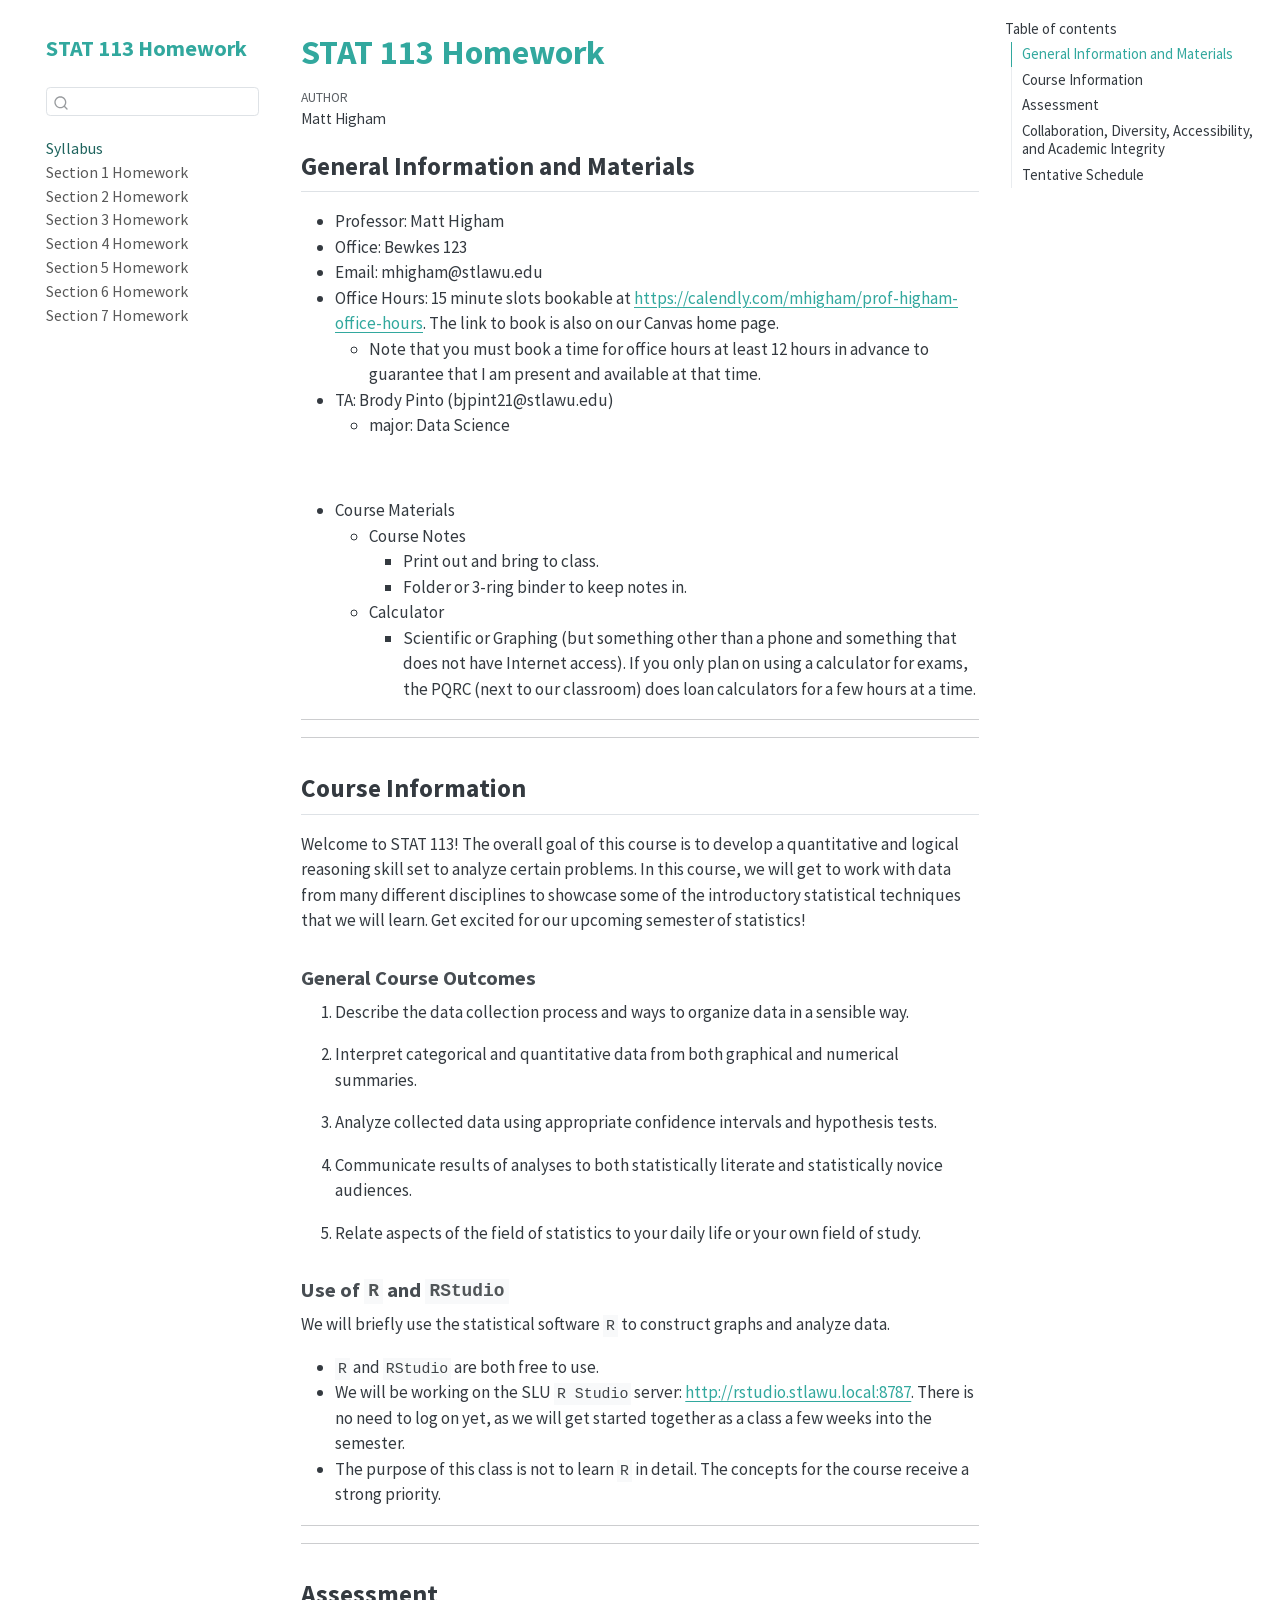
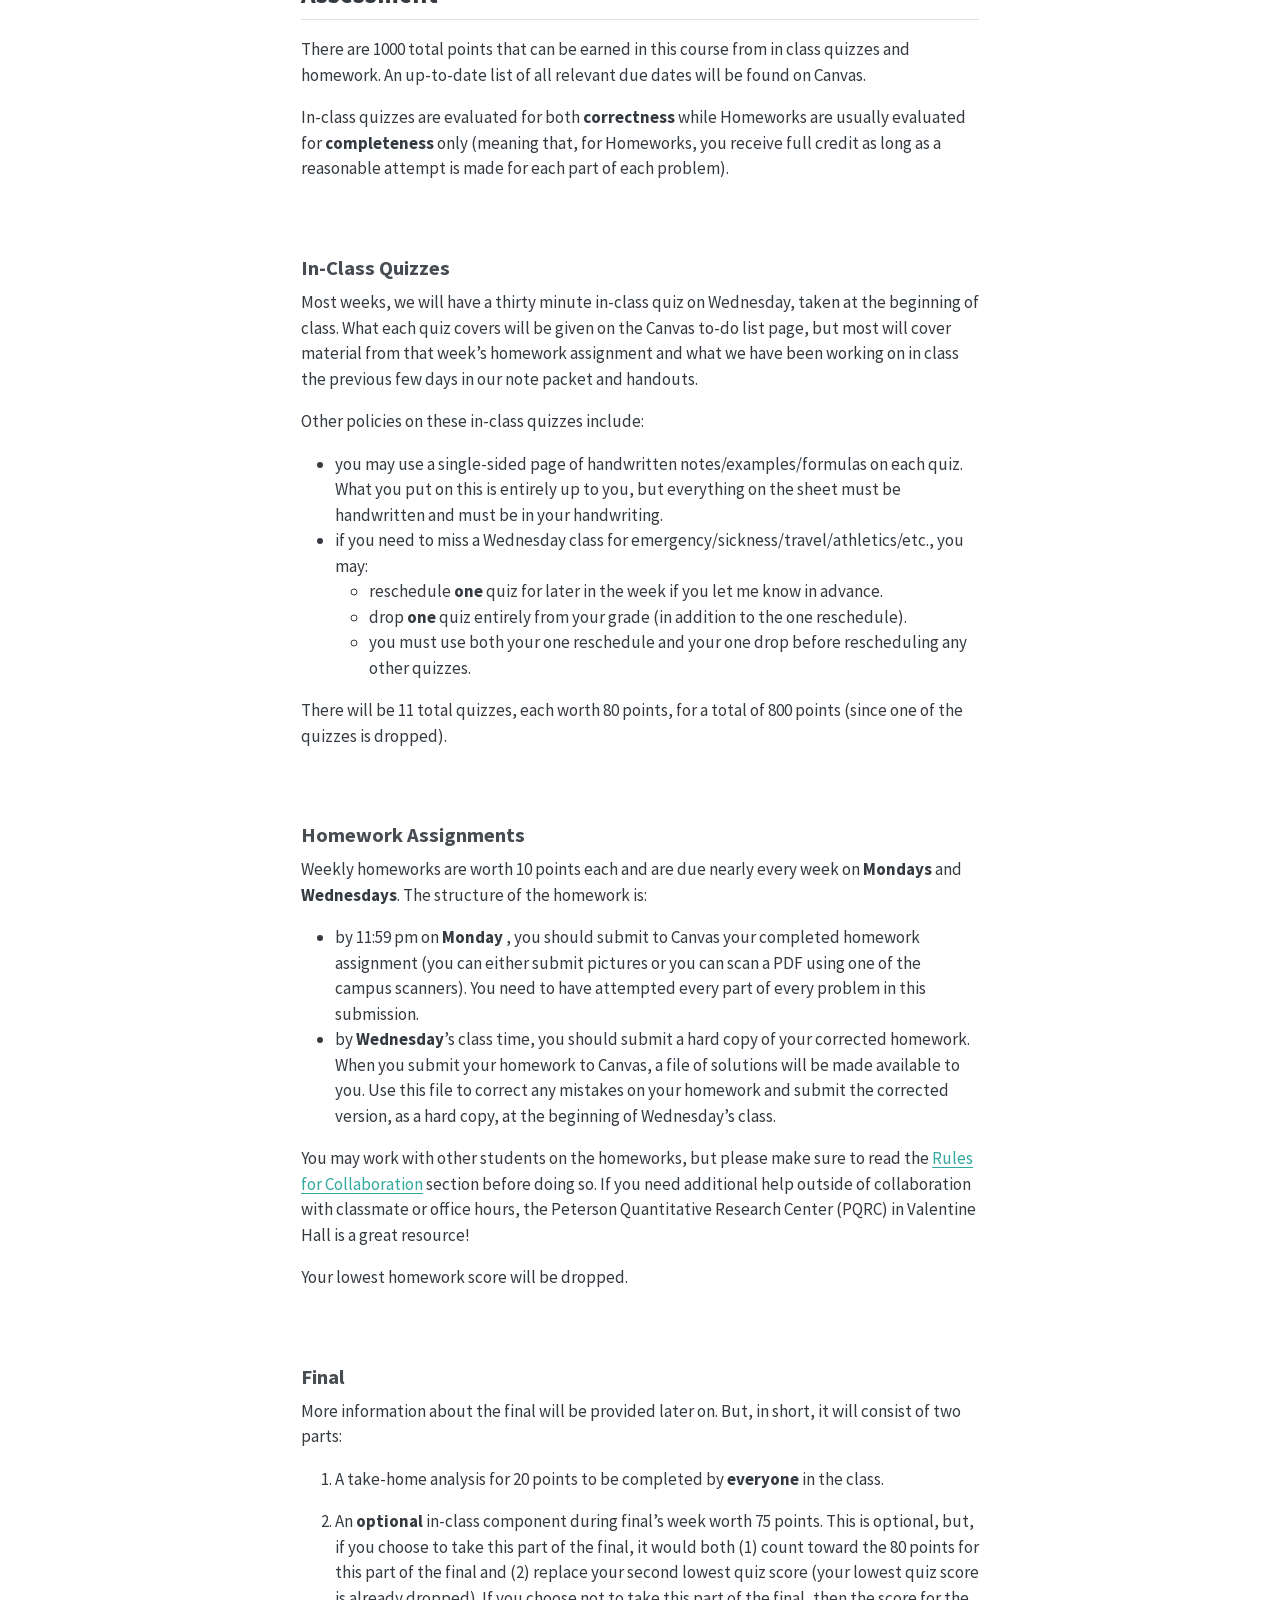
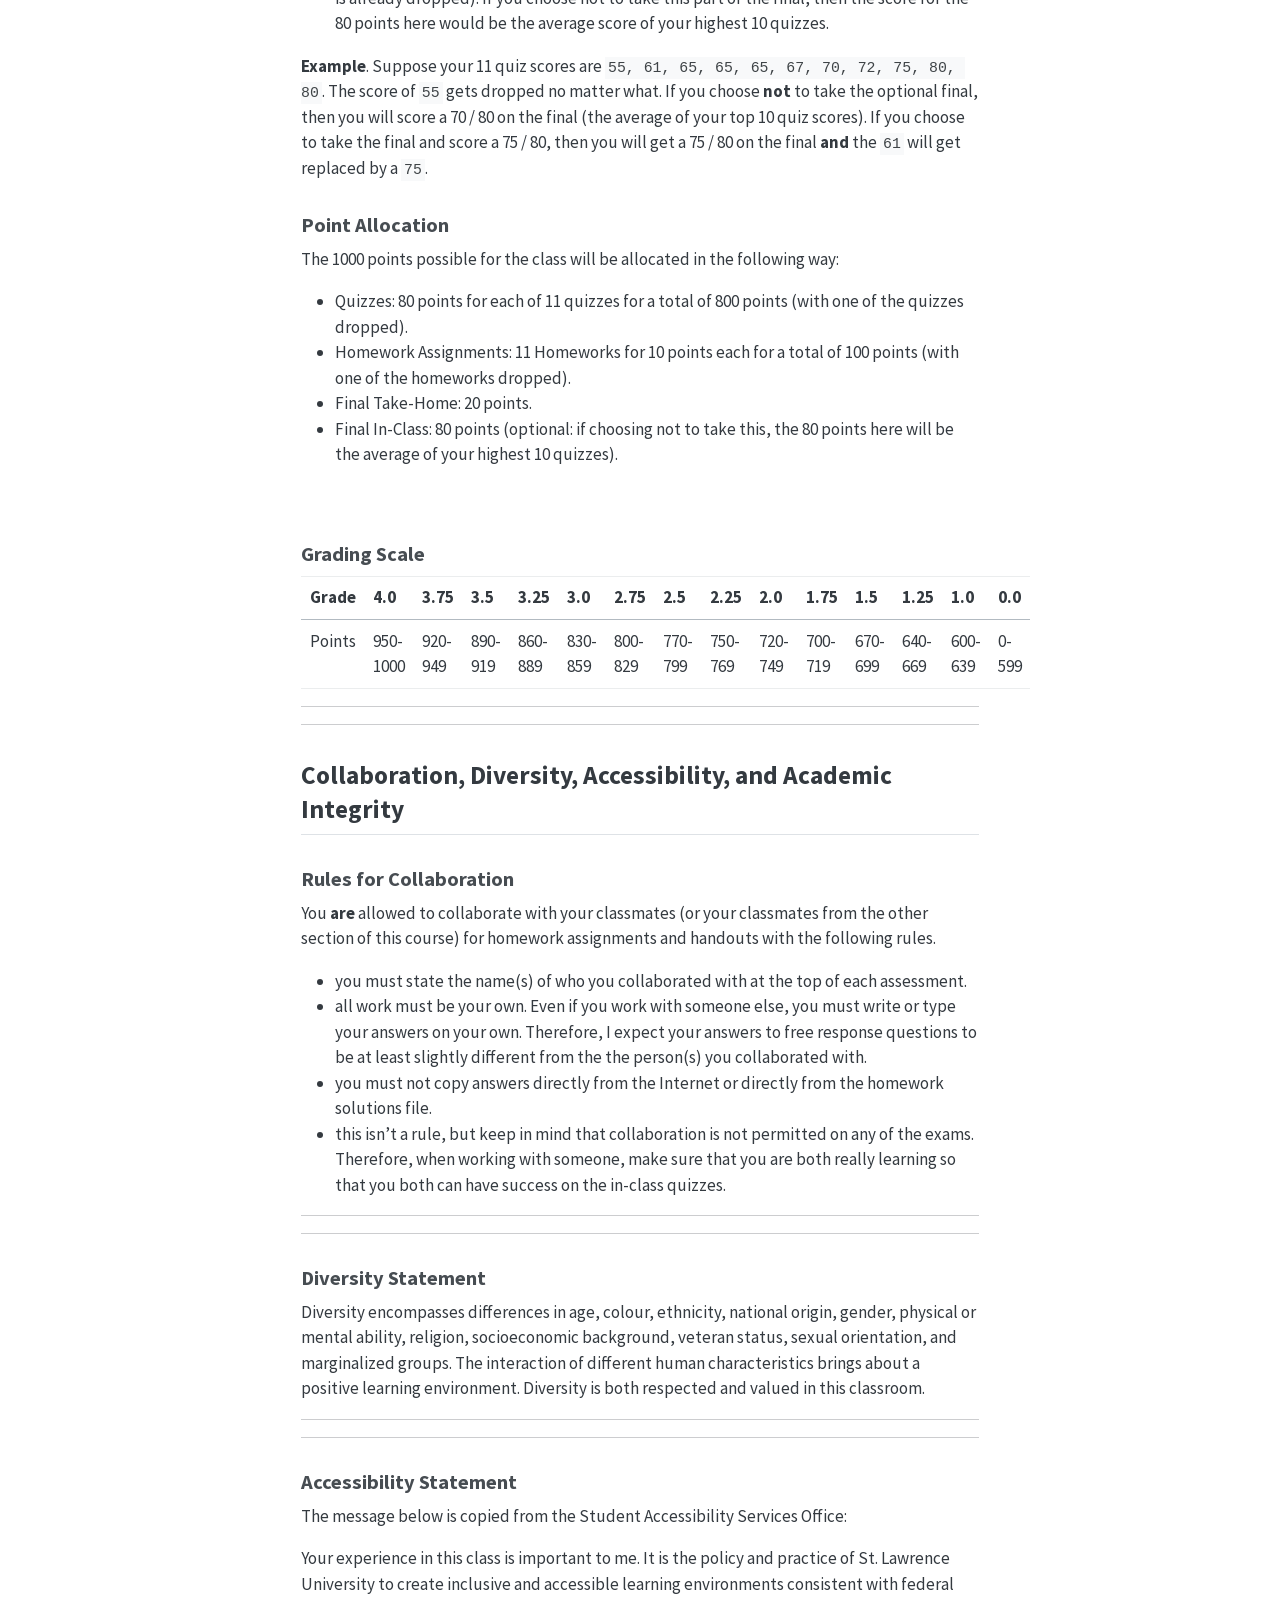
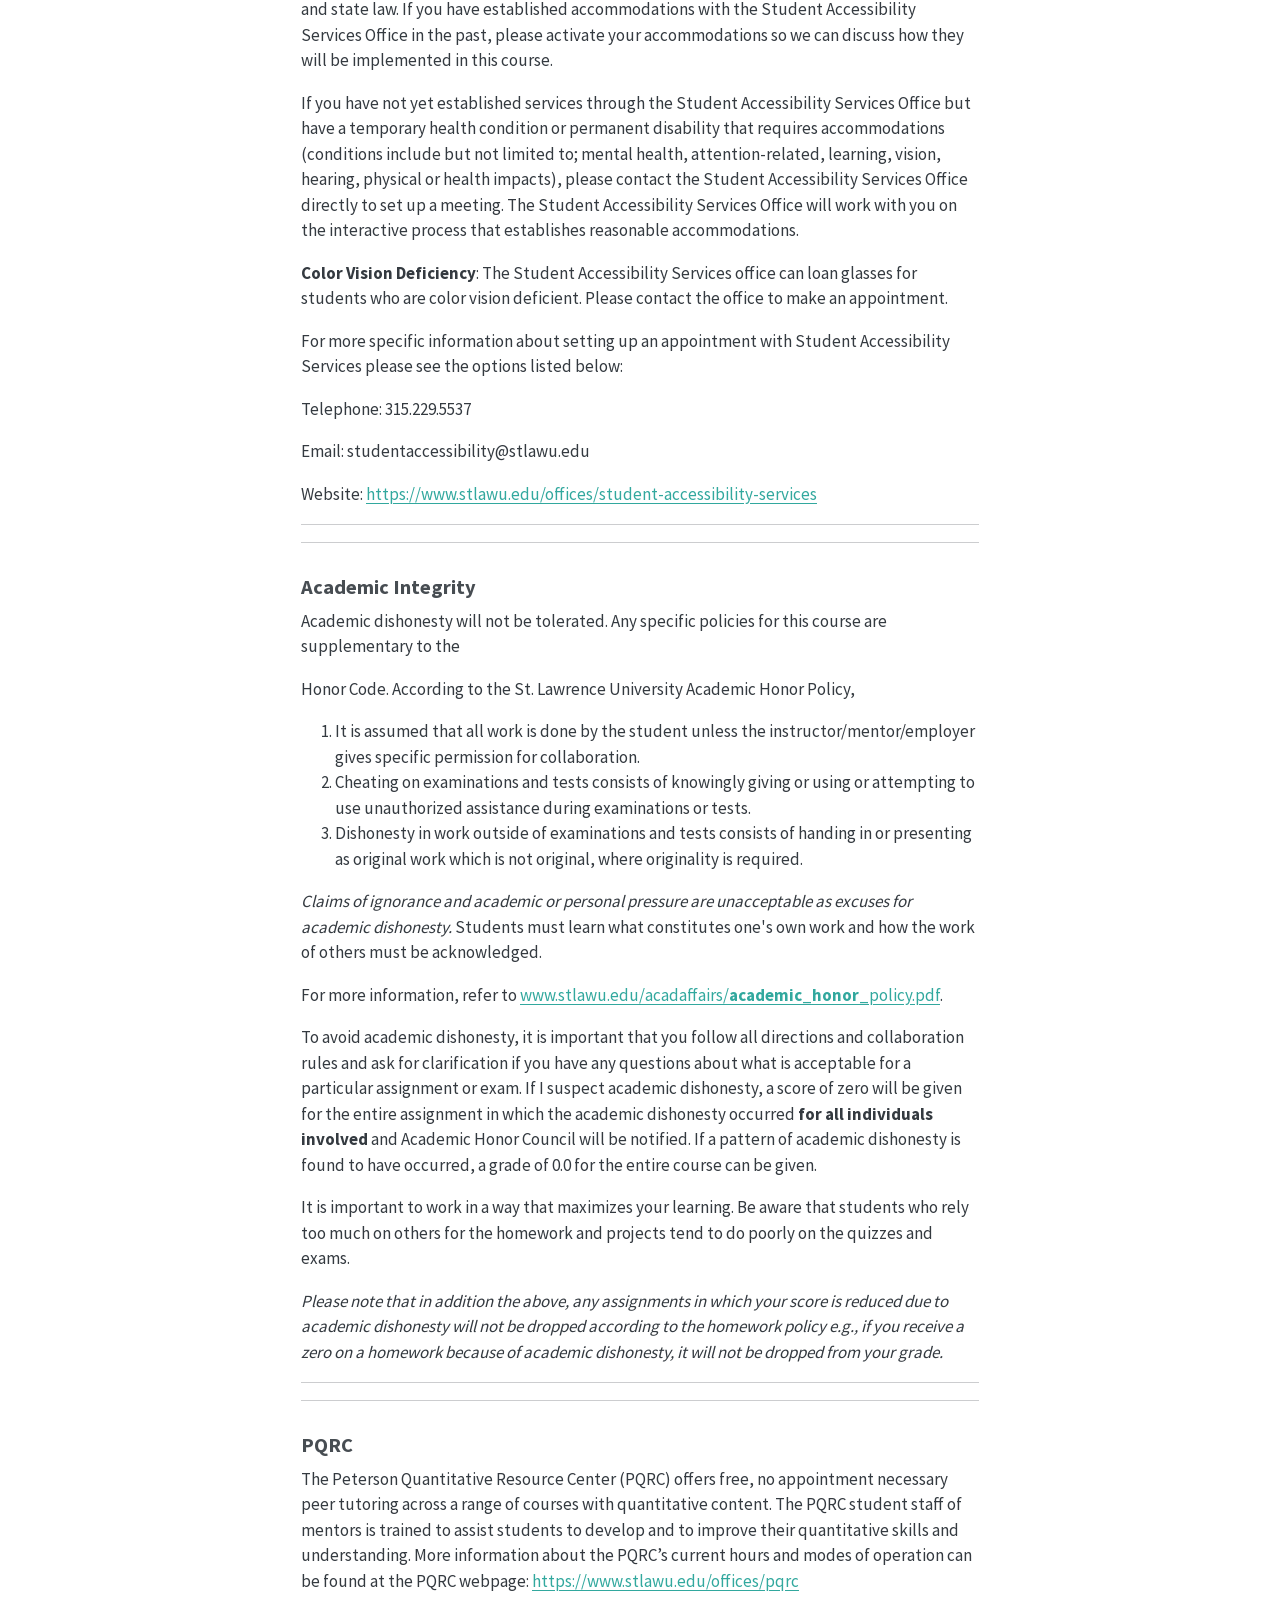
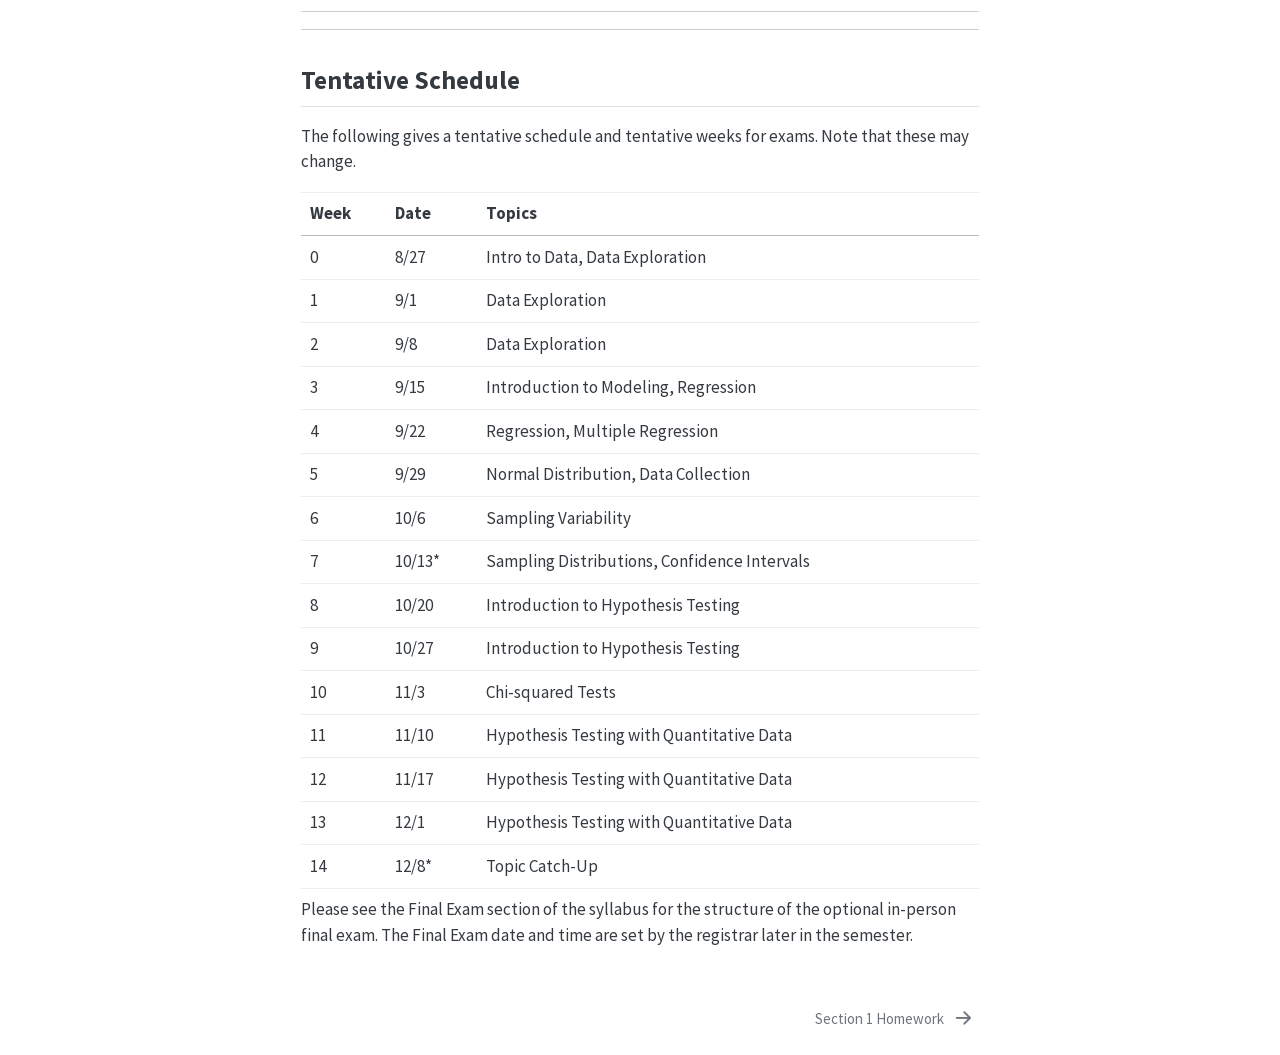
==== docs/index.html @ d7f73803 "initial commit." ====
<!DOCTYPE html>
<html xmlns="http://www.w3.org/1999/xhtml" lang="en" xml:lang="en"><head>

<meta charset="utf-8">
<meta name="generator" content="quarto-1.4.555">

<meta name="viewport" content="width=device-width, initial-scale=1.0, user-scalable=yes">

<meta name="author" content="Matt Higham">

<title>STAT 113 Homework</title>
<style>
code{white-space: pre-wrap;}
span.smallcaps{font-variant: small-caps;}
div.columns{display: flex; gap: min(4vw, 1.5em);}
div.column{flex: auto; overflow-x: auto;}
div.hanging-indent{margin-left: 1.5em; text-indent: -1.5em;}
ul.task-list{list-style: none;}
ul.task-list li input[type="checkbox"] {
width: 0.8em;
margin: 0 0.8em 0.2em -1em;  vertical-align: middle;
}
</style>


<script>const headroomChanged = new CustomEvent("quarto-hrChanged", {
  detail: {},
  bubbles: true,
  cancelable: false,
  composed: false,
});

window.document.addEventListener("DOMContentLoaded", function () {
  let init = false;

  // Manage the back to top button, if one is present.
  let lastScrollTop = window.pageYOffset || document.documentElement.scrollTop;
  const scrollDownBuffer = 5;
  const scrollUpBuffer = 35;
  const btn = document.getElementById("quarto-back-to-top");
  const hideBackToTop = () => {
    btn.style.display = "none";
  };
  const showBackToTop = () => {
    btn.style.display = "inline-block";
  };
  if (btn) {
    window.document.addEventListener(
      "scroll",
      function () {
        const currentScrollTop =
          window.pageYOffset || document.documentElement.scrollTop;

        // Shows and hides the button 'intelligently' as the user scrolls
        if (currentScrollTop - scrollDownBuffer > lastScrollTop) {
          hideBackToTop();
          lastScrollTop = currentScrollTop <= 0 ? 0 : currentScrollTop;
        } else if (currentScrollTop < lastScrollTop - scrollUpBuffer) {
          showBackToTop();
          lastScrollTop = currentScrollTop <= 0 ? 0 : currentScrollTop;
        }

        // Show the button at the bottom, hides it at the top
        if (currentScrollTop <= 0) {
          hideBackToTop();
        } else if (
          window.innerHeight + currentScrollTop >=
          document.body.offsetHeight
        ) {
          showBackToTop();
        }
      },
      false
    );
  }

  function throttle(func, wait) {
    var timeout;
    return function () {
      const context = this;
      const args = arguments;
      const later = function () {
        clearTimeout(timeout);
        timeout = null;
        func.apply(context, args);
      };

      if (!timeout) {
        timeout = setTimeout(later, wait);
      }
    };
  }

  function headerOffset() {
    // Set an offset if there is are fixed top navbar
    const headerEl = window.document.querySelector("header.fixed-top");
    if (headerEl) {
      return headerEl.clientHeight;
    } else {
      return 0;
    }
  }

  function footerOffset() {
    const footerEl = window.document.querySelector("footer.footer");
    if (footerEl) {
      return footerEl.clientHeight;
    } else {
      return 0;
    }
  }

  function dashboardOffset() {
    const dashboardNavEl = window.document.getElementById(
      "quarto-dashboard-header"
    );
    if (dashboardNavEl !== null) {
      return dashboardNavEl.clientHeight;
    } else {
      return 0;
    }
  }

  function updateDocumentOffsetWithoutAnimation() {
    updateDocumentOffset(false);
  }

  function updateDocumentOffset(animated) {
    // set body offset
    const topOffset = headerOffset();
    const bodyOffset = topOffset + footerOffset() + dashboardOffset();
    const bodyEl = window.document.body;
    bodyEl.setAttribute("data-bs-offset", topOffset);
    bodyEl.style.paddingTop = topOffset + "px";

    // deal with sidebar offsets
    const sidebars = window.document.querySelectorAll(
      ".sidebar, .headroom-target"
    );
    sidebars.forEach((sidebar) => {
      if (!animated) {
        sidebar.classList.add("notransition");
        // Remove the no transition class after the animation has time to complete
        setTimeout(function () {
          sidebar.classList.remove("notransition");
        }, 201);
      }

      if (window.Headroom && sidebar.classList.contains("sidebar-unpinned")) {
        sidebar.style.top = "0";
        sidebar.style.maxHeight = "100vh";
      } else {
        sidebar.style.top = topOffset + "px";
        sidebar.style.maxHeight = "calc(100vh - " + topOffset + "px)";
      }
    });

    // allow space for footer
    const mainContainer = window.document.querySelector(".quarto-container");
    if (mainContainer) {
      mainContainer.style.minHeight = "calc(100vh - " + bodyOffset + "px)";
    }

    // link offset
    let linkStyle = window.document.querySelector("#quarto-target-style");
    if (!linkStyle) {
      linkStyle = window.document.createElement("style");
      linkStyle.setAttribute("id", "quarto-target-style");
      window.document.head.appendChild(linkStyle);
    }
    while (linkStyle.firstChild) {
      linkStyle.removeChild(linkStyle.firstChild);
    }
    if (topOffset > 0) {
      linkStyle.appendChild(
        window.document.createTextNode(`
      section:target::before {
        content: "";
        display: block;
        height: ${topOffset}px;
        margin: -${topOffset}px 0 0;
      }`)
      );
    }
    if (init) {
      window.dispatchEvent(headroomChanged);
    }
    init = true;
  }

  // initialize headroom
  var header = window.document.querySelector("#quarto-header");
  if (header && window.Headroom) {
    const headroom = new window.Headroom(header, {
      tolerance: 5,
      onPin: function () {
        const sidebars = window.document.querySelectorAll(
          ".sidebar, .headroom-target"
        );
        sidebars.forEach((sidebar) => {
          sidebar.classList.remove("sidebar-unpinned");
        });
        updateDocumentOffset();
      },
      onUnpin: function () {
        const sidebars = window.document.querySelectorAll(
          ".sidebar, .headroom-target"
        );
        sidebars.forEach((sidebar) => {
          sidebar.classList.add("sidebar-unpinned");
        });
        updateDocumentOffset();
      },
    });
    headroom.init();

    let frozen = false;
    window.quartoToggleHeadroom = function () {
      if (frozen) {
        headroom.unfreeze();
        frozen = false;
      } else {
        headroom.freeze();
        frozen = true;
      }
    };
  }

  window.addEventListener(
    "hashchange",
    function (e) {
      if (
        getComputedStyle(document.documentElement).scrollBehavior !== "smooth"
      ) {
        window.scrollTo(0, window.pageYOffset - headerOffset());
      }
    },
    false
  );

  // Observe size changed for the header
  const headerEl = window.document.querySelector("header.fixed-top");
  if (headerEl && window.ResizeObserver) {
    const observer = new window.ResizeObserver(() => {
      setTimeout(updateDocumentOffsetWithoutAnimation, 0);
    });
    observer.observe(headerEl, {
      attributes: true,
      childList: true,
      characterData: true,
    });
  } else {
    window.addEventListener(
      "resize",
      throttle(updateDocumentOffsetWithoutAnimation, 50)
    );
  }
  setTimeout(updateDocumentOffsetWithoutAnimation, 250);

  // fixup index.html links if we aren't on the filesystem
  if (window.location.protocol !== "file:") {
    const links = window.document.querySelectorAll("a");
    for (let i = 0; i < links.length; i++) {
      if (links[i].href) {
        links[i].dataset.originalHref = links[i].href;
        links[i].href = links[i].href.replace(/\/index\.html/, "/");
      }
    }

    // Fixup any sharing links that require urls
    // Append url to any sharing urls
    const sharingLinks = window.document.querySelectorAll(
      "a.sidebar-tools-main-item, a.quarto-navigation-tool, a.quarto-navbar-tools, a.quarto-navbar-tools-item"
    );
    for (let i = 0; i < sharingLinks.length; i++) {
      const sharingLink = sharingLinks[i];
      const href = sharingLink.getAttribute("href");
      if (href) {
        sharingLink.setAttribute(
          "href",
          href.replace("|url|", window.location.href)
        );
      }
    }

    // Scroll the active navigation item into view, if necessary
    const navSidebar = window.document.querySelector("nav#quarto-sidebar");
    if (navSidebar) {
      // Find the active item
      const activeItem = navSidebar.querySelector("li.sidebar-item a.active");
      if (activeItem) {
        // Wait for the scroll height and height to resolve by observing size changes on the
        // nav element that is scrollable
        const resizeObserver = new ResizeObserver((_entries) => {
          // The bottom of the element
          const elBottom = activeItem.offsetTop;
          const viewBottom = navSidebar.scrollTop + navSidebar.clientHeight;

          // The element height and scroll height are the same, then we are still loading
          if (viewBottom !== navSidebar.scrollHeight) {
            // Determine if the item isn't visible and scroll to it
            if (elBottom >= viewBottom) {
              navSidebar.scrollTop = elBottom;
            }

            // stop observing now since we've completed the scroll
            resizeObserver.unobserve(navSidebar);
          }
        });
        resizeObserver.observe(navSidebar);
      }
    }
  }
});
</script>
<script>/*!
 * headroom.js v0.12.0 - Give your page some headroom. Hide your header until you need it
 * Copyright (c) 2020 Nick Williams - http://wicky.nillia.ms/headroom.js
 * License: MIT
 */

!function(t,n){"object"==typeof exports&&"undefined"!=typeof module?module.exports=n():"function"==typeof define&&define.amd?define(n):(t=t||self).Headroom=n()}(this,function(){"use strict";function t(){return"undefined"!=typeof window}function d(t){return function(t){return t&&t.document&&function(t){return 9===t.nodeType}(t.document)}(t)?function(t){var n=t.document,o=n.body,s=n.documentElement;return{scrollHeight:function(){return Math.max(o.scrollHeight,s.scrollHeight,o.offsetHeight,s.offsetHeight,o.clientHeight,s.clientHeight)},height:function(){return t.innerHeight||s.clientHeight||o.clientHeight},scrollY:function(){return void 0!==t.pageYOffset?t.pageYOffset:(s||o.parentNode||o).scrollTop}}}(t):function(t){return{scrollHeight:function(){return Math.max(t.scrollHeight,t.offsetHeight,t.clientHeight)},height:function(){return Math.max(t.offsetHeight,t.clientHeight)},scrollY:function(){return t.scrollTop}}}(t)}function n(t,s,e){var n,o=function(){var n=!1;try{var t={get passive(){n=!0}};window.addEventListener("test",t,t),window.removeEventListener("test",t,t)}catch(t){n=!1}return n}(),i=!1,r=d(t),l=r.scrollY(),a={};function c(){var t=Math.round(r.scrollY()),n=r.height(),o=r.scrollHeight();a.scrollY=t,a.lastScrollY=l,a.direction=l<t?"down":"up",a.distance=Math.abs(t-l),a.isOutOfBounds=t<0||o<t+n,a.top=t<=s.offset[a.direction],a.bottom=o<=t+n,a.toleranceExceeded=a.distance>s.tolerance[a.direction],e(a),l=t,i=!1}function h(){i||(i=!0,n=requestAnimationFrame(c))}var u=!!o&&{passive:!0,capture:!1};return t.addEventListener("scroll",h,u),c(),{destroy:function(){cancelAnimationFrame(n),t.removeEventListener("scroll",h,u)}}}function o(t){return t===Object(t)?t:{down:t,up:t}}function s(t,n){n=n||{},Object.assign(this,s.options,n),this.classes=Object.assign({},s.options.classes,n.classes),this.elem=t,this.tolerance=o(this.tolerance),this.offset=o(this.offset),this.initialised=!1,this.frozen=!1}return s.prototype={constructor:s,init:function(){return s.cutsTheMustard&&!this.initialised&&(this.addClass("initial"),this.initialised=!0,setTimeout(function(t){t.scrollTracker=n(t.scroller,{offset:t.offset,tolerance:t.tolerance},t.update.bind(t))},100,this)),this},destroy:function(){this.initialised=!1,Object.keys(this.classes).forEach(this.removeClass,this),this.scrollTracker.destroy()},unpin:function(){!this.hasClass("pinned")&&this.hasClass("unpinned")||(this.addClass("unpinned"),this.removeClass("pinned"),this.onUnpin&&this.onUnpin.call(this))},pin:function(){this.hasClass("unpinned")&&(this.addClass("pinned"),this.removeClass("unpinned"),this.onPin&&this.onPin.call(this))},freeze:function(){this.frozen=!0,this.addClass("frozen")},unfreeze:function(){this.frozen=!1,this.removeClass("frozen")},top:function(){this.hasClass("top")||(this.addClass("top"),this.removeClass("notTop"),this.onTop&&this.onTop.call(this))},notTop:function(){this.hasClass("notTop")||(this.addClass("notTop"),this.removeClass("top"),this.onNotTop&&this.onNotTop.call(this))},bottom:function(){this.hasClass("bottom")||(this.addClass("bottom"),this.removeClass("notBottom"),this.onBottom&&this.onBottom.call(this))},notBottom:function(){this.hasClass("notBottom")||(this.addClass("notBottom"),this.removeClass("bottom"),this.onNotBottom&&this.onNotBottom.call(this))},shouldUnpin:function(t){return"down"===t.direction&&!t.top&&t.toleranceExceeded},shouldPin:function(t){return"up"===t.direction&&t.toleranceExceeded||t.top},addClass:function(t){this.elem.classList.add.apply(this.elem.classList,this.classes[t].split(" "))},removeClass:function(t){this.elem.classList.remove.apply(this.elem.classList,this.classes[t].split(" "))},hasClass:function(t){return this.classes[t].split(" ").every(function(t){return this.classList.contains(t)},this.elem)},update:function(t){t.isOutOfBounds||!0!==this.frozen&&(t.top?this.top():this.notTop(),t.bottom?this.bottom():this.notBottom(),this.shouldUnpin(t)?this.unpin():this.shouldPin(t)&&this.pin())}},s.options={tolerance:{up:0,down:0},offset:0,scroller:t()?window:null,classes:{frozen:"headroom--frozen",pinned:"headroom--pinned",unpinned:"headroom--unpinned",top:"headroom--top",notTop:"headroom--not-top",bottom:"headroom--bottom",notBottom:"headroom--not-bottom",initial:"headroom"}},s.cutsTheMustard=!!(t()&&function(){}.bind&&"classList"in document.documentElement&&Object.assign&&Object.keys&&requestAnimationFrame),s});
</script>
<script>/*!
 * clipboard.js v2.0.11
 * https://clipboardjs.com/
 *
 * Licensed MIT © Zeno Rocha
 */
!function(t,e){"object"==typeof exports&&"object"==typeof module?module.exports=e():"function"==typeof define&&define.amd?define([],e):"object"==typeof exports?exports.ClipboardJS=e():t.ClipboardJS=e()}(this,function(){return n={686:function(t,e,n){"use strict";n.d(e,{default:function(){return b}});var e=n(279),i=n.n(e),e=n(370),u=n.n(e),e=n(817),r=n.n(e);function c(t){try{return document.execCommand(t)}catch(t){return}}var a=function(t){t=r()(t);return c("cut"),t};function o(t,e){var n,o,t=(n=t,o="rtl"===document.documentElement.getAttribute("dir"),(t=document.createElement("textarea")).style.fontSize="12pt",t.style.border="0",t.style.padding="0",t.style.margin="0",t.style.position="absolute",t.style[o?"right":"left"]="-9999px",o=window.pageYOffset||document.documentElement.scrollTop,t.style.top="".concat(o,"px"),t.setAttribute("readonly",""),t.value=n,t);return e.container.appendChild(t),e=r()(t),c("copy"),t.remove(),e}var f=function(t){var e=1<arguments.length&&void 0!==arguments[1]?arguments[1]:{container:document.body},n="";return"string"==typeof t?n=o(t,e):t instanceof HTMLInputElement&&!["text","search","url","tel","password"].includes(null==t?void 0:t.type)?n=o(t.value,e):(n=r()(t),c("copy")),n};function l(t){return(l="function"==typeof Symbol&&"symbol"==typeof Symbol.iterator?function(t){return typeof t}:function(t){return t&&"function"==typeof Symbol&&t.constructor===Symbol&&t!==Symbol.prototype?"symbol":typeof t})(t)}var s=function(){var t=0<arguments.length&&void 0!==arguments[0]?arguments[0]:{},e=t.action,n=void 0===e?"copy":e,o=t.container,e=t.target,t=t.text;if("copy"!==n&&"cut"!==n)throw new Error('Invalid "action" value, use either "copy" or "cut"');if(void 0!==e){if(!e||"object"!==l(e)||1!==e.nodeType)throw new Error('Invalid "target" value, use a valid Element');if("copy"===n&&e.hasAttribute("disabled"))throw new Error('Invalid "target" attribute. Please use "readonly" instead of "disabled" attribute');if("cut"===n&&(e.hasAttribute("readonly")||e.hasAttribute("disabled")))throw new Error('Invalid "target" attribute. You can\'t cut text from elements with "readonly" or "disabled" attributes')}return t?f(t,{container:o}):e?"cut"===n?a(e):f(e,{container:o}):void 0};function p(t){return(p="function"==typeof Symbol&&"symbol"==typeof Symbol.iterator?function(t){return typeof t}:function(t){return t&&"function"==typeof Symbol&&t.constructor===Symbol&&t!==Symbol.prototype?"symbol":typeof t})(t)}function d(t,e){for(var n=0;n<e.length;n++){var o=e[n];o.enumerable=o.enumerable||!1,o.configurable=!0,"value"in o&&(o.writable=!0),Object.defineProperty(t,o.key,o)}}function y(t,e){return(y=Object.setPrototypeOf||function(t,e){return t.__proto__=e,t})(t,e)}function h(n){var o=function(){if("undefined"==typeof Reflect||!Reflect.construct)return!1;if(Reflect.construct.sham)return!1;if("function"==typeof Proxy)return!0;try{return Date.prototype.toString.call(Reflect.construct(Date,[],function(){})),!0}catch(t){return!1}}();return function(){var t,e=v(n);return t=o?(t=v(this).constructor,Reflect.construct(e,arguments,t)):e.apply(this,arguments),e=this,!(t=t)||"object"!==p(t)&&"function"!=typeof t?function(t){if(void 0!==t)return t;throw new ReferenceError("this hasn't been initialised - super() hasn't been called")}(e):t}}function v(t){return(v=Object.setPrototypeOf?Object.getPrototypeOf:function(t){return t.__proto__||Object.getPrototypeOf(t)})(t)}function m(t,e){t="data-clipboard-".concat(t);if(e.hasAttribute(t))return e.getAttribute(t)}var b=function(){!function(t,e){if("function"!=typeof e&&null!==e)throw new TypeError("Super expression must either be null or a function");t.prototype=Object.create(e&&e.prototype,{constructor:{value:t,writable:!0,configurable:!0}}),e&&y(t,e)}(r,i());var t,e,n,o=h(r);function r(t,e){var n;return function(t){if(!(t instanceof r))throw new TypeError("Cannot call a class as a function")}(this),(n=o.call(this)).resolveOptions(e),n.listenClick(t),n}return t=r,n=[{key:"copy",value:function(t){var e=1<arguments.length&&void 0!==arguments[1]?arguments[1]:{container:document.body};return f(t,e)}},{key:"cut",value:function(t){return a(t)}},{key:"isSupported",value:function(){var t=0<arguments.length&&void 0!==arguments[0]?arguments[0]:["copy","cut"],t="string"==typeof t?[t]:t,e=!!document.queryCommandSupported;return t.forEach(function(t){e=e&&!!document.queryCommandSupported(t)}),e}}],(e=[{key:"resolveOptions",value:function(){var t=0<arguments.length&&void 0!==arguments[0]?arguments[0]:{};this.action="function"==typeof t.action?t.action:this.defaultAction,this.target="function"==typeof t.target?t.target:this.defaultTarget,this.text="function"==typeof t.text?t.text:this.defaultText,this.container="object"===p(t.container)?t.container:document.body}},{key:"listenClick",value:function(t){var e=this;this.listener=u()(t,"click",function(t){return e.onClick(t)})}},{key:"onClick",value:function(t){var e=t.delegateTarget||t.currentTarget,n=this.action(e)||"copy",t=s({action:n,container:this.container,target:this.target(e),text:this.text(e)});this.emit(t?"success":"error",{action:n,text:t,trigger:e,clearSelection:function(){e&&e.focus(),window.getSelection().removeAllRanges()}})}},{key:"defaultAction",value:function(t){return m("action",t)}},{key:"defaultTarget",value:function(t){t=m("target",t);if(t)return document.querySelector(t)}},{key:"defaultText",value:function(t){return m("text",t)}},{key:"destroy",value:function(){this.listener.destroy()}}])&&d(t.prototype,e),n&&d(t,n),r}()},828:function(t){var e;"undefined"==typeof Element||Element.prototype.matches||((e=Element.prototype).matches=e.matchesSelector||e.mozMatchesSelector||e.msMatchesSelector||e.oMatchesSelector||e.webkitMatchesSelector),t.exports=function(t,e){for(;t&&9!==t.nodeType;){if("function"==typeof t.matches&&t.matches(e))return t;t=t.parentNode}}},438:function(t,e,n){var u=n(828);function i(t,e,n,o,r){var i=function(e,n,t,o){return function(t){t.delegateTarget=u(t.target,n),t.delegateTarget&&o.call(e,t)}}.apply(this,arguments);return t.addEventListener(n,i,r),{destroy:function(){t.removeEventListener(n,i,r)}}}t.exports=function(t,e,n,o,r){return"function"==typeof t.addEventListener?i.apply(null,arguments):"function"==typeof n?i.bind(null,document).apply(null,arguments):("string"==typeof t&&(t=document.querySelectorAll(t)),Array.prototype.map.call(t,function(t){return i(t,e,n,o,r)}))}},879:function(t,n){n.node=function(t){return void 0!==t&&t instanceof HTMLElement&&1===t.nodeType},n.nodeList=function(t){var e=Object.prototype.toString.call(t);return void 0!==t&&("[object NodeList]"===e||"[object HTMLCollection]"===e)&&"length"in t&&(0===t.length||n.node(t[0]))},n.string=function(t){return"string"==typeof t||t instanceof String},n.fn=function(t){return"[object Function]"===Object.prototype.toString.call(t)}},370:function(t,e,n){var f=n(879),l=n(438);t.exports=function(t,e,n){if(!t&&!e&&!n)throw new Error("Missing required arguments");if(!f.string(e))throw new TypeError("Second argument must be a String");if(!f.fn(n))throw new TypeError("Third argument must be a Function");if(f.node(t))return c=e,a=n,(u=t).addEventListener(c,a),{destroy:function(){u.removeEventListener(c,a)}};if(f.nodeList(t))return o=t,r=e,i=n,Array.prototype.forEach.call(o,function(t){t.addEventListener(r,i)}),{destroy:function(){Array.prototype.forEach.call(o,function(t){t.removeEventListener(r,i)})}};if(f.string(t))return t=t,e=e,n=n,l(document.body,t,e,n);throw new TypeError("First argument must be a String, HTMLElement, HTMLCollection, or NodeList");var o,r,i,u,c,a}},817:function(t){t.exports=function(t){var e,n="SELECT"===t.nodeName?(t.focus(),t.value):"INPUT"===t.nodeName||"TEXTAREA"===t.nodeName?((e=t.hasAttribute("readonly"))||t.setAttribute("readonly",""),t.select(),t.setSelectionRange(0,t.value.length),e||t.removeAttribute("readonly"),t.value):(t.hasAttribute("contenteditable")&&t.focus(),n=window.getSelection(),(e=document.createRange()).selectNodeContents(t),n.removeAllRanges(),n.addRange(e),n.toString());return n}},279:function(t){function e(){}e.prototype={on:function(t,e,n){var o=this.e||(this.e={});return(o[t]||(o[t]=[])).push({fn:e,ctx:n}),this},once:function(t,e,n){var o=this;function r(){o.off(t,r),e.apply(n,arguments)}return r._=e,this.on(t,r,n)},emit:function(t){for(var e=[].slice.call(arguments,1),n=((this.e||(this.e={}))[t]||[]).slice(),o=0,r=n.length;o<r;o++)n[o].fn.apply(n[o].ctx,e);return this},off:function(t,e){var n=this.e||(this.e={}),o=n[t],r=[];if(o&&e)for(var i=0,u=o.length;i<u;i++)o[i].fn!==e&&o[i].fn._!==e&&r.push(o[i]);return r.length?n[t]=r:delete n[t],this}},t.exports=e,t.exports.TinyEmitter=e}},r={},o.n=function(t){var e=t&&t.__esModule?function(){return t.default}:function(){return t};return o.d(e,{a:e}),e},o.d=function(t,e){for(var n in e)o.o(e,n)&&!o.o(t,n)&&Object.defineProperty(t,n,{enumerable:!0,get:e[n]})},o.o=function(t,e){return Object.prototype.hasOwnProperty.call(t,e)},o(686).default;function o(t){if(r[t])return r[t].exports;var e=r[t]={exports:{}};return n[t](e,e.exports,o),e.exports}var n,r});</script>
<script>/*! @algolia/autocomplete-js 1.11.1 | MIT License | © Algolia, Inc. and contributors | https://github.com/algolia/autocomplete */
!function(e,t){"object"==typeof exports&&"undefined"!=typeof module?t(exports):"function"==typeof define&&define.amd?define(["exports"],t):t((e="undefined"!=typeof globalThis?globalThis:e||self)["@algolia/autocomplete-js"]={})}(this,(function(e){"use strict";function t(e,t){var n=Object.keys(e);if(Object.getOwnPropertySymbols){var r=Object.getOwnPropertySymbols(e);t&&(r=r.filter((function(t){return Object.getOwnPropertyDescriptor(e,t).enumerable}))),n.push.apply(n,r)}return n}function n(e){for(var n=1;n<arguments.length;n++){var r=null!=arguments[n]?arguments[n]:{};n%2?t(Object(r),!0).forEach((function(t){o(e,t,r[t])})):Object.getOwnPropertyDescriptors?Object.defineProperties(e,Object.getOwnPropertyDescriptors(r)):t(Object(r)).forEach((function(t){Object.defineProperty(e,t,Object.getOwnPropertyDescriptor(r,t))}))}return e}function r(e){return r="function"==typeof Symbol&&"symbol"==typeof Symbol.iterator?function(e){return typeof e}:function(e){return e&&"function"==typeof Symbol&&e.constructor===Symbol&&e!==Symbol.prototype?"symbol":typeof e},r(e)}function o(e,t,n){return(t=function(e){var t=function(e,t){if("object"!=typeof e||null===e)return e;var n=e[Symbol.toPrimitive];if(void 0!==n){var r=n.call(e,t||"default");if("object"!=typeof r)return r;throw new TypeError("@@toPrimitive must return a primitive value.")}return("string"===t?String:Number)(e)}(e,"string");return"symbol"==typeof t?t:String(t)}(t))in e?Object.defineProperty(e,t,{value:n,enumerable:!0,configurable:!0,writable:!0}):e[t]=n,e}function i(){return i=Object.assign?Object.assign.bind():function(e){for(var t=1;t<arguments.length;t++){var n=arguments[t];for(var r in n)Object.prototype.hasOwnProperty.call(n,r)&&(e[r]=n[r])}return e},i.apply(this,arguments)}function u(e,t){if(null==e)return{};var n,r,o=function(e,t){if(null==e)return{};var n,r,o={},i=Object.keys(e);for(r=0;r<i.length;r++)n=i[r],t.indexOf(n)>=0||(o[n]=e[n]);return o}(e,t);if(Object.getOwnPropertySymbols){var i=Object.getOwnPropertySymbols(e);for(r=0;r<i.length;r++)n=i[r],t.indexOf(n)>=0||Object.prototype.propertyIsEnumerable.call(e,n)&&(o[n]=e[n])}return o}function a(e,t){return function(e){if(Array.isArray(e))return e}(e)||function(e,t){var n=null==e?null:"undefined"!=typeof Symbol&&e[Symbol.iterator]||e["@@iterator"];if(null!=n){var r,o,i,u,a=[],l=!0,c=!1;try{if(i=(n=n.call(e)).next,0===t){if(Object(n)!==n)return;l=!1}else for(;!(l=(r=i.call(n)).done)&&(a.push(r.value),a.length!==t);l=!0);}catch(e){c=!0,o=e}finally{try{if(!l&&null!=n.return&&(u=n.return(),Object(u)!==u))return}finally{if(c)throw o}}return a}}(e,t)||c(e,t)||function(){throw new TypeError("Invalid attempt to destructure non-iterable instance.\nIn order to be iterable, non-array objects must have a [Symbol.iterator]() method.")}()}function l(e){return function(e){if(Array.isArray(e))return s(e)}(e)||function(e){if("undefined"!=typeof Symbol&&null!=e[Symbol.iterator]||null!=e["@@iterator"])return Array.from(e)}(e)||c(e)||function(){throw new TypeError("Invalid attempt to spread non-iterable instance.\nIn order to be iterable, non-array objects must have a [Symbol.iterator]() method.")}()}function c(e,t){if(e){if("string"==typeof e)return s(e,t);var n=Object.prototype.toString.call(e).slice(8,-1);return"Object"===n&&e.constructor&&(n=e.constructor.name),"Map"===n||"Set"===n?Array.from(e):"Arguments"===n||/^(?:Ui|I)nt(?:8|16|32)(?:Clamped)?Array$/.test(n)?s(e,t):void 0}}function s(e,t){(null==t||t>e.length)&&(t=e.length);for(var n=0,r=new Array(t);n<t;n++)r[n]=e[n];return r}function f(e){return{current:e}}function p(e,t){var n=void 0;return function(){for(var r=arguments.length,o=new Array(r),i=0;i<r;i++)o[i]=arguments[i];n&&clearTimeout(n),n=setTimeout((function(){return e.apply(void 0,o)}),t)}}function m(e){return e.reduce((function(e,t){return e.concat(t)}),[])}var v=0;function d(){return"autocomplete-".concat(v++)}function y(e,t){return t.reduce((function(e,t){return e&&e[t]}),e)}function b(e){return 0===e.collections.length?0:e.collections.reduce((function(e,t){return e+t.items.length}),0)}function g(e){return e!==Object(e)}function h(e,t){if(e===t)return!0;if(g(e)||g(t)||"function"==typeof e||"function"==typeof t)return e===t;if(Object.keys(e).length!==Object.keys(t).length)return!1;for(var n=0,r=Object.keys(e);n<r.length;n++){var o=r[n];if(!(o in t))return!1;if(!h(e[o],t[o]))return!1}return!0}var O=function(){};var _="1.11.1",S=[{segment:"autocomplete-core",version:_}];function j(e){var t=e.item,n=e.items,r=void 0===n?[]:n;return{index:t.__autocomplete_indexName,items:[t],positions:[1+r.findIndex((function(e){return e.objectID===t.objectID}))],queryID:t.__autocomplete_queryID,algoliaSource:["autocomplete"]}}function P(e,t){return function(e){if(Array.isArray(e))return e}(e)||function(e,t){var n=null==e?null:"undefined"!=typeof Symbol&&e[Symbol.iterator]||e["@@iterator"];if(null!=n){var r,o,i,u,a=[],l=!0,c=!1;try{if(i=(n=n.call(e)).next,0===t){if(Object(n)!==n)return;l=!1}else for(;!(l=(r=i.call(n)).done)&&(a.push(r.value),a.length!==t);l=!0);}catch(e){c=!0,o=e}finally{try{if(!l&&null!=n.return&&(u=n.return(),Object(u)!==u))return}finally{if(c)throw o}}return a}}(e,t)||function(e,t){if(!e)return;if("string"==typeof e)return w(e,t);var n=Object.prototype.toString.call(e).slice(8,-1);"Object"===n&&e.constructor&&(n=e.constructor.name);if("Map"===n||"Set"===n)return Array.from(e);if("Arguments"===n||/^(?:Ui|I)nt(?:8|16|32)(?:Clamped)?Array$/.test(n))return w(e,t)}(e,t)||function(){throw new TypeError("Invalid attempt to destructure non-iterable instance.\nIn order to be iterable, non-array objects must have a [Symbol.iterator]() method.")}()}function w(e,t){(null==t||t>e.length)&&(t=e.length);for(var n=0,r=new Array(t);n<t;n++)r[n]=e[n];return r}var I=["items"],A=["items"];function E(e){return E="function"==typeof Symbol&&"symbol"==typeof Symbol.iterator?function(e){return typeof e}:function(e){return e&&"function"==typeof Symbol&&e.constructor===Symbol&&e!==Symbol.prototype?"symbol":typeof e},E(e)}function D(e){return function(e){if(Array.isArray(e))return C(e)}(e)||function(e){if("undefined"!=typeof Symbol&&null!=e[Symbol.iterator]||null!=e["@@iterator"])return Array.from(e)}(e)||function(e,t){if(!e)return;if("string"==typeof e)return C(e,t);var n=Object.prototype.toString.call(e).slice(8,-1);"Object"===n&&e.constructor&&(n=e.constructor.name);if("Map"===n||"Set"===n)return Array.from(e);if("Arguments"===n||/^(?:Ui|I)nt(?:8|16|32)(?:Clamped)?Array$/.test(n))return C(e,t)}(e)||function(){throw new TypeError("Invalid attempt to spread non-iterable instance.\nIn order to be iterable, non-array objects must have a [Symbol.iterator]() method.")}()}function C(e,t){(null==t||t>e.length)&&(t=e.length);for(var n=0,r=new Array(t);n<t;n++)r[n]=e[n];return r}function k(e,t){if(null==e)return{};var n,r,o=function(e,t){if(null==e)return{};var n,r,o={},i=Object.keys(e);for(r=0;r<i.length;r++)n=i[r],t.indexOf(n)>=0||(o[n]=e[n]);return o}(e,t);if(Object.getOwnPropertySymbols){var i=Object.getOwnPropertySymbols(e);for(r=0;r<i.length;r++)n=i[r],t.indexOf(n)>=0||Object.prototype.propertyIsEnumerable.call(e,n)&&(o[n]=e[n])}return o}function x(e,t){var n=Object.keys(e);if(Object.getOwnPropertySymbols){var r=Object.getOwnPropertySymbols(e);t&&(r=r.filter((function(t){return Object.getOwnPropertyDescriptor(e,t).enumerable}))),n.push.apply(n,r)}return n}function N(e){for(var t=1;t<arguments.length;t++){var n=null!=arguments[t]?arguments[t]:{};t%2?x(Object(n),!0).forEach((function(t){T(e,t,n[t])})):Object.getOwnPropertyDescriptors?Object.defineProperties(e,Object.getOwnPropertyDescriptors(n)):x(Object(n)).forEach((function(t){Object.defineProperty(e,t,Object.getOwnPropertyDescriptor(n,t))}))}return e}function T(e,t,n){return(t=function(e){var t=function(e,t){if("object"!==E(e)||null===e)return e;var n=e[Symbol.toPrimitive];if(void 0!==n){var r=n.call(e,t||"default");if("object"!==E(r))return r;throw new TypeError("@@toPrimitive must return a primitive value.")}return("string"===t?String:Number)(e)}(e,"string");return"symbol"===E(t)?t:String(t)}(t))in e?Object.defineProperty(e,t,{value:n,enumerable:!0,configurable:!0,writable:!0}):e[t]=n,e}function q(e){for(var t=arguments.length>1&&void 0!==arguments[1]?arguments[1]:20,n=[],r=0;r<e.objectIDs.length;r+=t)n.push(N(N({},e),{},{objectIDs:e.objectIDs.slice(r,r+t)}));return n}function B(e){return e.map((function(e){var t=e.items,n=k(e,I);return N(N({},n),{},{objectIDs:(null==t?void 0:t.map((function(e){return e.objectID})))||n.objectIDs})}))}function R(e){var t,n,r,o=(t=P((e.version||"").split(".").map(Number),2),n=t[0],r=t[1],n>=3||2===n&&r>=4||1===n&&r>=10);function i(t,n,r){if(o&&void 0!==r){var i=r[0].__autocomplete_algoliaCredentials,u={"X-Algolia-Application-Id":i.appId,"X-Algolia-API-Key":i.apiKey};e.apply(void 0,[t].concat(D(n),[{headers:u}]))}else e.apply(void 0,[t].concat(D(n)))}return{init:function(t,n){e("init",{appId:t,apiKey:n})},setUserToken:function(t){e("setUserToken",t)},clickedObjectIDsAfterSearch:function(){for(var e=arguments.length,t=new Array(e),n=0;n<e;n++)t[n]=arguments[n];t.length>0&&i("clickedObjectIDsAfterSearch",B(t),t[0].items)},clickedObjectIDs:function(){for(var e=arguments.length,t=new Array(e),n=0;n<e;n++)t[n]=arguments[n];t.length>0&&i("clickedObjectIDs",B(t),t[0].items)},clickedFilters:function(){for(var t=arguments.length,n=new Array(t),r=0;r<t;r++)n[r]=arguments[r];n.length>0&&e.apply(void 0,["clickedFilters"].concat(n))},convertedObjectIDsAfterSearch:function(){for(var e=arguments.length,t=new Array(e),n=0;n<e;n++)t[n]=arguments[n];t.length>0&&i("convertedObjectIDsAfterSearch",B(t),t[0].items)},convertedObjectIDs:function(){for(var e=arguments.length,t=new Array(e),n=0;n<e;n++)t[n]=arguments[n];t.length>0&&i("convertedObjectIDs",B(t),t[0].items)},convertedFilters:function(){for(var t=arguments.length,n=new Array(t),r=0;r<t;r++)n[r]=arguments[r];n.length>0&&e.apply(void 0,["convertedFilters"].concat(n))},viewedObjectIDs:function(){for(var e=arguments.length,t=new Array(e),n=0;n<e;n++)t[n]=arguments[n];t.length>0&&t.reduce((function(e,t){var n=t.items,r=k(t,A);return[].concat(D(e),D(q(N(N({},r),{},{objectIDs:(null==n?void 0:n.map((function(e){return e.objectID})))||r.objectIDs})).map((function(e){return{items:n,payload:e}}))))}),[]).forEach((function(e){var t=e.items;return i("viewedObjectIDs",[e.payload],t)}))},viewedFilters:function(){for(var t=arguments.length,n=new Array(t),r=0;r<t;r++)n[r]=arguments[r];n.length>0&&e.apply(void 0,["viewedFilters"].concat(n))}}}function F(e){var t=e.items.reduce((function(e,t){var n;return e[t.__autocomplete_indexName]=(null!==(n=e[t.__autocomplete_indexName])&&void 0!==n?n:[]).concat(t),e}),{});return Object.keys(t).map((function(e){return{index:e,items:t[e],algoliaSource:["autocomplete"]}}))}function L(e){return e.objectID&&e.__autocomplete_indexName&&e.__autocomplete_queryID}function U(e){return U="function"==typeof Symbol&&"symbol"==typeof Symbol.iterator?function(e){return typeof e}:function(e){return e&&"function"==typeof Symbol&&e.constructor===Symbol&&e!==Symbol.prototype?"symbol":typeof e},U(e)}function M(e){return function(e){if(Array.isArray(e))return H(e)}(e)||function(e){if("undefined"!=typeof Symbol&&null!=e[Symbol.iterator]||null!=e["@@iterator"])return Array.from(e)}(e)||function(e,t){if(!e)return;if("string"==typeof e)return H(e,t);var n=Object.prototype.toString.call(e).slice(8,-1);"Object"===n&&e.constructor&&(n=e.constructor.name);if("Map"===n||"Set"===n)return Array.from(e);if("Arguments"===n||/^(?:Ui|I)nt(?:8|16|32)(?:Clamped)?Array$/.test(n))return H(e,t)}(e)||function(){throw new TypeError("Invalid attempt to spread non-iterable instance.\nIn order to be iterable, non-array objects must have a [Symbol.iterator]() method.")}()}function H(e,t){(null==t||t>e.length)&&(t=e.length);for(var n=0,r=new Array(t);n<t;n++)r[n]=e[n];return r}function V(e,t){var n=Object.keys(e);if(Object.getOwnPropertySymbols){var r=Object.getOwnPropertySymbols(e);t&&(r=r.filter((function(t){return Object.getOwnPropertyDescriptor(e,t).enumerable}))),n.push.apply(n,r)}return n}function W(e){for(var t=1;t<arguments.length;t++){var n=null!=arguments[t]?arguments[t]:{};t%2?V(Object(n),!0).forEach((function(t){K(e,t,n[t])})):Object.getOwnPropertyDescriptors?Object.defineProperties(e,Object.getOwnPropertyDescriptors(n)):V(Object(n)).forEach((function(t){Object.defineProperty(e,t,Object.getOwnPropertyDescriptor(n,t))}))}return e}function K(e,t,n){return(t=function(e){var t=function(e,t){if("object"!==U(e)||null===e)return e;var n=e[Symbol.toPrimitive];if(void 0!==n){var r=n.call(e,t||"default");if("object"!==U(r))return r;throw new TypeError("@@toPrimitive must return a primitive value.")}return("string"===t?String:Number)(e)}(e,"string");return"symbol"===U(t)?t:String(t)}(t))in e?Object.defineProperty(e,t,{value:n,enumerable:!0,configurable:!0,writable:!0}):e[t]=n,e}var Q="2.6.0",$="https://cdn.jsdelivr.net/npm/search-insights@".concat(Q,"/dist/search-insights.min.js"),z=p((function(e){var t=e.onItemsChange,n=e.items,r=e.insights,o=e.state;t({insights:r,insightsEvents:F({items:n}).map((function(e){return W({eventName:"Items Viewed"},e)})),state:o})}),400);function G(e){var t=function(e){return W({onItemsChange:function(e){var t=e.insights,n=e.insightsEvents;t.viewedObjectIDs.apply(t,M(n.map((function(e){return W(W({},e),{},{algoliaSource:[].concat(M(e.algoliaSource||[]),["autocomplete-internal"])})}))))},onSelect:function(e){var t=e.insights,n=e.insightsEvents;t.clickedObjectIDsAfterSearch.apply(t,M(n.map((function(e){return W(W({},e),{},{algoliaSource:[].concat(M(e.algoliaSource||[]),["autocomplete-internal"])})}))))},onActive:O},e)}(e),n=t.insightsClient,r=t.onItemsChange,o=t.onSelect,i=t.onActive,u=n;n||function(e){if("undefined"!=typeof window)e({window:window})}((function(e){var t=e.window,n=t.AlgoliaAnalyticsObject||"aa";"string"==typeof n&&(u=t[n]),u||(t.AlgoliaAnalyticsObject=n,t[n]||(t[n]=function(){t[n].queue||(t[n].queue=[]);for(var e=arguments.length,r=new Array(e),o=0;o<e;o++)r[o]=arguments[o];t[n].queue.push(r)}),t[n].version=Q,u=t[n],function(e){var t="[Autocomplete]: Could not load search-insights.js. Please load it manually following https://alg.li/insights-autocomplete";try{var n=e.document.createElement("script");n.async=!0,n.src=$,n.onerror=function(){console.error(t)},document.body.appendChild(n)}catch(e){console.error(t)}}(t))}));var a=R(u),l=f([]),c=p((function(e){var t=e.state;if(t.isOpen){var n=t.collections.reduce((function(e,t){return[].concat(M(e),M(t.items))}),[]).filter(L);h(l.current.map((function(e){return e.objectID})),n.map((function(e){return e.objectID})))||(l.current=n,n.length>0&&z({onItemsChange:r,items:n,insights:a,state:t}))}}),0);return{name:"aa.algoliaInsightsPlugin",subscribe:function(e){var t=e.setContext,n=e.onSelect,r=e.onActive;function l(e){t({algoliaInsightsPlugin:{__algoliaSearchParameters:W({clickAnalytics:!0},e?{userToken:e}:{}),insights:a}})}u("addAlgoliaAgent","insights-plugin"),l(),u("onUserTokenChange",l),u("getUserToken",null,(function(e,t){l(t)})),n((function(e){var t=e.item,n=e.state,r=e.event,i=e.source;L(t)&&o({state:n,event:r,insights:a,item:t,insightsEvents:[W({eventName:"Item Selected"},j({item:t,items:i.getItems().filter(L)}))]})})),r((function(e){var t=e.item,n=e.source,r=e.state,o=e.event;L(t)&&i({state:r,event:o,insights:a,item:t,insightsEvents:[W({eventName:"Item Active"},j({item:t,items:n.getItems().filter(L)}))]})}))},onStateChange:function(e){var t=e.state;c({state:t})},__autocomplete_pluginOptions:e}}function J(e,t){var n=t;return{then:function(t,r){return J(e.then(Y(t,n,e),Y(r,n,e)),n)},catch:function(t){return J(e.catch(Y(t,n,e)),n)},finally:function(t){return t&&n.onCancelList.push(t),J(e.finally(Y(t&&function(){return n.onCancelList=[],t()},n,e)),n)},cancel:function(){n.isCanceled=!0;var e=n.onCancelList;n.onCancelList=[],e.forEach((function(e){e()}))},isCanceled:function(){return!0===n.isCanceled}}}function X(e){return J(e,{isCanceled:!1,onCancelList:[]})}function Y(e,t,n){return e?function(n){return t.isCanceled?n:e(n)}:n}function Z(e,t,n,r){if(!n)return null;if(e<0&&(null===t||null!==r&&0===t))return n+e;var o=(null===t?-1:t)+e;return o<=-1||o>=n?null===r?null:0:o}function ee(e,t){var n=Object.keys(e);if(Object.getOwnPropertySymbols){var r=Object.getOwnPropertySymbols(e);t&&(r=r.filter((function(t){return Object.getOwnPropertyDescriptor(e,t).enumerable}))),n.push.apply(n,r)}return n}function te(e){for(var t=1;t<arguments.length;t++){var n=null!=arguments[t]?arguments[t]:{};t%2?ee(Object(n),!0).forEach((function(t){ne(e,t,n[t])})):Object.getOwnPropertyDescriptors?Object.defineProperties(e,Object.getOwnPropertyDescriptors(n)):ee(Object(n)).forEach((function(t){Object.defineProperty(e,t,Object.getOwnPropertyDescriptor(n,t))}))}return e}function ne(e,t,n){return(t=function(e){var t=function(e,t){if("object"!==re(e)||null===e)return e;var n=e[Symbol.toPrimitive];if(void 0!==n){var r=n.call(e,t||"default");if("object"!==re(r))return r;throw new TypeError("@@toPrimitive must return a primitive value.")}return("string"===t?String:Number)(e)}(e,"string");return"symbol"===re(t)?t:String(t)}(t))in e?Object.defineProperty(e,t,{value:n,enumerable:!0,configurable:!0,writable:!0}):e[t]=n,e}function re(e){return re="function"==typeof Symbol&&"symbol"==typeof Symbol.iterator?function(e){return typeof e}:function(e){return e&&"function"==typeof Symbol&&e.constructor===Symbol&&e!==Symbol.prototype?"symbol":typeof e},re(e)}function oe(e){var t=function(e){var t=e.collections.map((function(e){return e.items.length})).reduce((function(e,t,n){var r=(e[n-1]||0)+t;return e.push(r),e}),[]).reduce((function(t,n){return n<=e.activeItemId?t+1:t}),0);return e.collections[t]}(e);if(!t)return null;var n=t.items[function(e){for(var t=e.state,n=e.collection,r=!1,o=0,i=0;!1===r;){var u=t.collections[o];if(u===n){r=!0;break}i+=u.items.length,o++}return t.activeItemId-i}({state:e,collection:t})],r=t.source;return{item:n,itemInputValue:r.getItemInputValue({item:n,state:e}),itemUrl:r.getItemUrl({item:n,state:e}),source:r}}function ie(e,t,n){return[e,null==n?void 0:n.sourceId,t].filter(Boolean).join("-").replace(/\s/g,"")}var ue=/((gt|sm)-|galaxy nexus)|samsung[- ]|samsungbrowser/i;function ae(e){return ae="function"==typeof Symbol&&"symbol"==typeof Symbol.iterator?function(e){return typeof e}:function(e){return e&&"function"==typeof Symbol&&e.constructor===Symbol&&e!==Symbol.prototype?"symbol":typeof e},ae(e)}function le(e,t){var n=Object.keys(e);if(Object.getOwnPropertySymbols){var r=Object.getOwnPropertySymbols(e);t&&(r=r.filter((function(t){return Object.getOwnPropertyDescriptor(e,t).enumerable}))),n.push.apply(n,r)}return n}function ce(e,t,n){return(t=function(e){var t=function(e,t){if("object"!==ae(e)||null===e)return e;var n=e[Symbol.toPrimitive];if(void 0!==n){var r=n.call(e,t||"default");if("object"!==ae(r))return r;throw new TypeError("@@toPrimitive must return a primitive value.")}return("string"===t?String:Number)(e)}(e,"string");return"symbol"===ae(t)?t:String(t)}(t))in e?Object.defineProperty(e,t,{value:n,enumerable:!0,configurable:!0,writable:!0}):e[t]=n,e}function se(e,t,n){var r,o=t.initialState;return{getState:function(){return o},dispatch:function(r,i){var u=function(e){for(var t=1;t<arguments.length;t++){var n=null!=arguments[t]?arguments[t]:{};t%2?le(Object(n),!0).forEach((function(t){ce(e,t,n[t])})):Object.getOwnPropertyDescriptors?Object.defineProperties(e,Object.getOwnPropertyDescriptors(n)):le(Object(n)).forEach((function(t){Object.defineProperty(e,t,Object.getOwnPropertyDescriptor(n,t))}))}return e}({},o);o=e(o,{type:r,props:t,payload:i}),n({state:o,prevState:u})},pendingRequests:(r=[],{add:function(e){return r.push(e),e.finally((function(){r=r.filter((function(t){return t!==e}))}))},cancelAll:function(){r.forEach((function(e){return e.cancel()}))},isEmpty:function(){return 0===r.length}})}}function fe(e){return fe="function"==typeof Symbol&&"symbol"==typeof Symbol.iterator?function(e){return typeof e}:function(e){return e&&"function"==typeof Symbol&&e.constructor===Symbol&&e!==Symbol.prototype?"symbol":typeof e},fe(e)}function pe(e,t){var n=Object.keys(e);if(Object.getOwnPropertySymbols){var r=Object.getOwnPropertySymbols(e);t&&(r=r.filter((function(t){return Object.getOwnPropertyDescriptor(e,t).enumerable}))),n.push.apply(n,r)}return n}function me(e){for(var t=1;t<arguments.length;t++){var n=null!=arguments[t]?arguments[t]:{};t%2?pe(Object(n),!0).forEach((function(t){ve(e,t,n[t])})):Object.getOwnPropertyDescriptors?Object.defineProperties(e,Object.getOwnPropertyDescriptors(n)):pe(Object(n)).forEach((function(t){Object.defineProperty(e,t,Object.getOwnPropertyDescriptor(n,t))}))}return e}function ve(e,t,n){return(t=function(e){var t=function(e,t){if("object"!==fe(e)||null===e)return e;var n=e[Symbol.toPrimitive];if(void 0!==n){var r=n.call(e,t||"default");if("object"!==fe(r))return r;throw new TypeError("@@toPrimitive must return a primitive value.")}return("string"===t?String:Number)(e)}(e,"string");return"symbol"===fe(t)?t:String(t)}(t))in e?Object.defineProperty(e,t,{value:n,enumerable:!0,configurable:!0,writable:!0}):e[t]=n,e}function de(e){return de="function"==typeof Symbol&&"symbol"==typeof Symbol.iterator?function(e){return typeof e}:function(e){return e&&"function"==typeof Symbol&&e.constructor===Symbol&&e!==Symbol.prototype?"symbol":typeof e},de(e)}function ye(e){return function(e){if(Array.isArray(e))return be(e)}(e)||function(e){if("undefined"!=typeof Symbol&&null!=e[Symbol.iterator]||null!=e["@@iterator"])return Array.from(e)}(e)||function(e,t){if(!e)return;if("string"==typeof e)return be(e,t);var n=Object.prototype.toString.call(e).slice(8,-1);"Object"===n&&e.constructor&&(n=e.constructor.name);if("Map"===n||"Set"===n)return Array.from(e);if("Arguments"===n||/^(?:Ui|I)nt(?:8|16|32)(?:Clamped)?Array$/.test(n))return be(e,t)}(e)||function(){throw new TypeError("Invalid attempt to spread non-iterable instance.\nIn order to be iterable, non-array objects must have a [Symbol.iterator]() method.")}()}function be(e,t){(null==t||t>e.length)&&(t=e.length);for(var n=0,r=new Array(t);n<t;n++)r[n]=e[n];return r}function ge(e,t){var n=Object.keys(e);if(Object.getOwnPropertySymbols){var r=Object.getOwnPropertySymbols(e);t&&(r=r.filter((function(t){return Object.getOwnPropertyDescriptor(e,t).enumerable}))),n.push.apply(n,r)}return n}function he(e){for(var t=1;t<arguments.length;t++){var n=null!=arguments[t]?arguments[t]:{};t%2?ge(Object(n),!0).forEach((function(t){Oe(e,t,n[t])})):Object.getOwnPropertyDescriptors?Object.defineProperties(e,Object.getOwnPropertyDescriptors(n)):ge(Object(n)).forEach((function(t){Object.defineProperty(e,t,Object.getOwnPropertyDescriptor(n,t))}))}return e}function Oe(e,t,n){return(t=function(e){var t=function(e,t){if("object"!==de(e)||null===e)return e;var n=e[Symbol.toPrimitive];if(void 0!==n){var r=n.call(e,t||"default");if("object"!==de(r))return r;throw new TypeError("@@toPrimitive must return a primitive value.")}return("string"===t?String:Number)(e)}(e,"string");return"symbol"===de(t)?t:String(t)}(t))in e?Object.defineProperty(e,t,{value:n,enumerable:!0,configurable:!0,writable:!0}):e[t]=n,e}function _e(e,t){var n,r="undefined"!=typeof window?window:{},o=e.plugins||[];return he(he({debug:!1,openOnFocus:!1,enterKeyHint:void 0,placeholder:"",autoFocus:!1,defaultActiveItemId:null,stallThreshold:300,insights:!1,environment:r,shouldPanelOpen:function(e){return b(e.state)>0},reshape:function(e){return e.sources}},e),{},{id:null!==(n=e.id)&&void 0!==n?n:d(),plugins:o,initialState:he({activeItemId:null,query:"",completion:null,collections:[],isOpen:!1,status:"idle",context:{}},e.initialState),onStateChange:function(t){var n;null===(n=e.onStateChange)||void 0===n||n.call(e,t),o.forEach((function(e){var n;return null===(n=e.onStateChange)||void 0===n?void 0:n.call(e,t)}))},onSubmit:function(t){var n;null===(n=e.onSubmit)||void 0===n||n.call(e,t),o.forEach((function(e){var n;return null===(n=e.onSubmit)||void 0===n?void 0:n.call(e,t)}))},onReset:function(t){var n;null===(n=e.onReset)||void 0===n||n.call(e,t),o.forEach((function(e){var n;return null===(n=e.onReset)||void 0===n?void 0:n.call(e,t)}))},getSources:function(n){return Promise.all([].concat(ye(o.map((function(e){return e.getSources}))),[e.getSources]).filter(Boolean).map((function(e){return function(e,t){var n=[];return Promise.resolve(e(t)).then((function(e){return Promise.all(e.filter((function(e){return Boolean(e)})).map((function(e){if(e.sourceId,n.includes(e.sourceId))throw new Error("[Autocomplete] The `sourceId` ".concat(JSON.stringify(e.sourceId)," is not unique."));n.push(e.sourceId);var t={getItemInputValue:function(e){return e.state.query},getItemUrl:function(){},onSelect:function(e){(0,e.setIsOpen)(!1)},onActive:O,onResolve:O};Object.keys(t).forEach((function(e){t[e].__default=!0}));var r=te(te({},t),e);return Promise.resolve(r)})))}))}(e,n)}))).then((function(e){return m(e)})).then((function(e){return e.map((function(e){return he(he({},e),{},{onSelect:function(n){e.onSelect(n),t.forEach((function(e){var t;return null===(t=e.onSelect)||void 0===t?void 0:t.call(e,n)}))},onActive:function(n){e.onActive(n),t.forEach((function(e){var t;return null===(t=e.onActive)||void 0===t?void 0:t.call(e,n)}))},onResolve:function(n){e.onResolve(n),t.forEach((function(e){var t;return null===(t=e.onResolve)||void 0===t?void 0:t.call(e,n)}))}})}))}))},navigator:he({navigate:function(e){var t=e.itemUrl;r.location.assign(t)},navigateNewTab:function(e){var t=e.itemUrl,n=r.open(t,"_blank","noopener");null==n||n.focus()},navigateNewWindow:function(e){var t=e.itemUrl;r.open(t,"_blank","noopener")}},e.navigator)})}function Se(e){return Se="function"==typeof Symbol&&"symbol"==typeof Symbol.iterator?function(e){return typeof e}:function(e){return e&&"function"==typeof Symbol&&e.constructor===Symbol&&e!==Symbol.prototype?"symbol":typeof e},Se(e)}function je(e,t){var n=Object.keys(e);if(Object.getOwnPropertySymbols){var r=Object.getOwnPropertySymbols(e);t&&(r=r.filter((function(t){return Object.getOwnPropertyDescriptor(e,t).enumerable}))),n.push.apply(n,r)}return n}function Pe(e){for(var t=1;t<arguments.length;t++){var n=null!=arguments[t]?arguments[t]:{};t%2?je(Object(n),!0).forEach((function(t){we(e,t,n[t])})):Object.getOwnPropertyDescriptors?Object.defineProperties(e,Object.getOwnPropertyDescriptors(n)):je(Object(n)).forEach((function(t){Object.defineProperty(e,t,Object.getOwnPropertyDescriptor(n,t))}))}return e}function we(e,t,n){return(t=function(e){var t=function(e,t){if("object"!==Se(e)||null===e)return e;var n=e[Symbol.toPrimitive];if(void 0!==n){var r=n.call(e,t||"default");if("object"!==Se(r))return r;throw new TypeError("@@toPrimitive must return a primitive value.")}return("string"===t?String:Number)(e)}(e,"string");return"symbol"===Se(t)?t:String(t)}(t))in e?Object.defineProperty(e,t,{value:n,enumerable:!0,configurable:!0,writable:!0}):e[t]=n,e}function Ie(e){return Ie="function"==typeof Symbol&&"symbol"==typeof Symbol.iterator?function(e){return typeof e}:function(e){return e&&"function"==typeof Symbol&&e.constructor===Symbol&&e!==Symbol.prototype?"symbol":typeof e},Ie(e)}function Ae(e,t){var n=Object.keys(e);if(Object.getOwnPropertySymbols){var r=Object.getOwnPropertySymbols(e);t&&(r=r.filter((function(t){return Object.getOwnPropertyDescriptor(e,t).enumerable}))),n.push.apply(n,r)}return n}function Ee(e){for(var t=1;t<arguments.length;t++){var n=null!=arguments[t]?arguments[t]:{};t%2?Ae(Object(n),!0).forEach((function(t){De(e,t,n[t])})):Object.getOwnPropertyDescriptors?Object.defineProperties(e,Object.getOwnPropertyDescriptors(n)):Ae(Object(n)).forEach((function(t){Object.defineProperty(e,t,Object.getOwnPropertyDescriptor(n,t))}))}return e}function De(e,t,n){return(t=function(e){var t=function(e,t){if("object"!==Ie(e)||null===e)return e;var n=e[Symbol.toPrimitive];if(void 0!==n){var r=n.call(e,t||"default");if("object"!==Ie(r))return r;throw new TypeError("@@toPrimitive must return a primitive value.")}return("string"===t?String:Number)(e)}(e,"string");return"symbol"===Ie(t)?t:String(t)}(t))in e?Object.defineProperty(e,t,{value:n,enumerable:!0,configurable:!0,writable:!0}):e[t]=n,e}function Ce(e){return function(e){if(Array.isArray(e))return ke(e)}(e)||function(e){if("undefined"!=typeof Symbol&&null!=e[Symbol.iterator]||null!=e["@@iterator"])return Array.from(e)}(e)||function(e,t){if(!e)return;if("string"==typeof e)return ke(e,t);var n=Object.prototype.toString.call(e).slice(8,-1);"Object"===n&&e.constructor&&(n=e.constructor.name);if("Map"===n||"Set"===n)return Array.from(e);if("Arguments"===n||/^(?:Ui|I)nt(?:8|16|32)(?:Clamped)?Array$/.test(n))return ke(e,t)}(e)||function(){throw new TypeError("Invalid attempt to spread non-iterable instance.\nIn order to be iterable, non-array objects must have a [Symbol.iterator]() method.")}()}function ke(e,t){(null==t||t>e.length)&&(t=e.length);for(var n=0,r=new Array(t);n<t;n++)r[n]=e[n];return r}function xe(e){return Boolean(e.execute)}function Ne(e,t,n){if(o=e,Boolean(null==o?void 0:o.execute)){var r="algolia"===e.requesterId?Object.assign.apply(Object,[{}].concat(Ce(Object.keys(n.context).map((function(e){var t;return null===(t=n.context[e])||void 0===t?void 0:t.__algoliaSearchParameters}))))):{};return Ee(Ee({},e),{},{requests:e.queries.map((function(n){return{query:"algolia"===e.requesterId?Ee(Ee({},n),{},{params:Ee(Ee({},r),n.params)}):n,sourceId:t,transformResponse:e.transformResponse}}))})}var o;return{items:e,sourceId:t}}function Te(e){var t=e.reduce((function(e,t){if(!xe(t))return e.push(t),e;var n=t.searchClient,r=t.execute,o=t.requesterId,i=t.requests,u=e.find((function(e){return xe(t)&&xe(e)&&e.searchClient===n&&Boolean(o)&&e.requesterId===o}));if(u){var a;(a=u.items).push.apply(a,Ce(i))}else{var l={execute:r,requesterId:o,items:i,searchClient:n};e.push(l)}return e}),[]).map((function(e){if(!xe(e))return Promise.resolve(e);var t=e,n=t.execute,r=t.items;return n({searchClient:t.searchClient,requests:r})}));return Promise.all(t).then((function(e){return m(e)}))}function qe(e,t,n){return t.map((function(t){var r,o=e.filter((function(e){return e.sourceId===t.sourceId})),i=o.map((function(e){return e.items})),u=o[0].transformResponse,a=u?u({results:r=i,hits:r.map((function(e){return e.hits})).filter(Boolean),facetHits:r.map((function(e){var t;return null===(t=e.facetHits)||void 0===t?void 0:t.map((function(e){return{label:e.value,count:e.count,_highlightResult:{label:{value:e.highlighted}}}}))})).filter(Boolean)}):i;return t.onResolve({source:t,results:i,items:a,state:n.getState()}),a.every(Boolean),'The `getItems` function from source "'.concat(t.sourceId,'" must return an array of items but returned ').concat(JSON.stringify(void 0),".\n\nDid you forget to return items?\n\nSee: https://www.algolia.com/doc/ui-libraries/autocomplete/core-concepts/sources/#param-getitems"),{source:t,items:a}}))}function Be(e){return Be="function"==typeof Symbol&&"symbol"==typeof Symbol.iterator?function(e){return typeof e}:function(e){return e&&"function"==typeof Symbol&&e.constructor===Symbol&&e!==Symbol.prototype?"symbol":typeof e},Be(e)}var Re=["event","nextState","props","query","refresh","store"];function Fe(e,t){var n=Object.keys(e);if(Object.getOwnPropertySymbols){var r=Object.getOwnPropertySymbols(e);t&&(r=r.filter((function(t){return Object.getOwnPropertyDescriptor(e,t).enumerable}))),n.push.apply(n,r)}return n}function Le(e){for(var t=1;t<arguments.length;t++){var n=null!=arguments[t]?arguments[t]:{};t%2?Fe(Object(n),!0).forEach((function(t){Ue(e,t,n[t])})):Object.getOwnPropertyDescriptors?Object.defineProperties(e,Object.getOwnPropertyDescriptors(n)):Fe(Object(n)).forEach((function(t){Object.defineProperty(e,t,Object.getOwnPropertyDescriptor(n,t))}))}return e}function Ue(e,t,n){return(t=function(e){var t=function(e,t){if("object"!==Be(e)||null===e)return e;var n=e[Symbol.toPrimitive];if(void 0!==n){var r=n.call(e,t||"default");if("object"!==Be(r))return r;throw new TypeError("@@toPrimitive must return a primitive value.")}return("string"===t?String:Number)(e)}(e,"string");return"symbol"===Be(t)?t:String(t)}(t))in e?Object.defineProperty(e,t,{value:n,enumerable:!0,configurable:!0,writable:!0}):e[t]=n,e}function Me(e,t){if(null==e)return{};var n,r,o=function(e,t){if(null==e)return{};var n,r,o={},i=Object.keys(e);for(r=0;r<i.length;r++)n=i[r],t.indexOf(n)>=0||(o[n]=e[n]);return o}(e,t);if(Object.getOwnPropertySymbols){var i=Object.getOwnPropertySymbols(e);for(r=0;r<i.length;r++)n=i[r],t.indexOf(n)>=0||Object.prototype.propertyIsEnumerable.call(e,n)&&(o[n]=e[n])}return o}var He,Ve,We,Ke=null,Qe=(He=-1,Ve=-1,We=void 0,function(e){var t=++He;return Promise.resolve(e).then((function(e){return We&&t<Ve?We:(Ve=t,We=e,e)}))});function $e(e){var t=e.event,n=e.nextState,r=void 0===n?{}:n,o=e.props,i=e.query,u=e.refresh,a=e.store,l=Me(e,Re);Ke&&o.environment.clearTimeout(Ke);var c=l.setCollections,s=l.setIsOpen,f=l.setQuery,p=l.setActiveItemId,v=l.setStatus;if(f(i),p(o.defaultActiveItemId),!i&&!1===o.openOnFocus){var d,y=a.getState().collections.map((function(e){return Le(Le({},e),{},{items:[]})}));v("idle"),c(y),s(null!==(d=r.isOpen)&&void 0!==d?d:o.shouldPanelOpen({state:a.getState()}));var b=X(Qe(y).then((function(){return Promise.resolve()})));return a.pendingRequests.add(b)}v("loading"),Ke=o.environment.setTimeout((function(){v("stalled")}),o.stallThreshold);var g=X(Qe(o.getSources(Le({query:i,refresh:u,state:a.getState()},l)).then((function(e){return Promise.all(e.map((function(e){return Promise.resolve(e.getItems(Le({query:i,refresh:u,state:a.getState()},l))).then((function(t){return Ne(t,e.sourceId,a.getState())}))}))).then(Te).then((function(t){return qe(t,e,a)})).then((function(e){return function(e){var t=e.collections,n=e.props,r=e.state,o=t.reduce((function(e,t){return Pe(Pe({},e),{},we({},t.source.sourceId,Pe(Pe({},t.source),{},{getItems:function(){return m(t.items)}})))}),{}),i=n.plugins.reduce((function(e,t){return t.reshape?t.reshape(e):e}),{sourcesBySourceId:o,state:r}).sourcesBySourceId;return m(n.reshape({sourcesBySourceId:i,sources:Object.values(i),state:r})).filter(Boolean).map((function(e){return{source:e,items:e.getItems()}}))}({collections:e,props:o,state:a.getState()})}))})))).then((function(e){var n;v("idle"),c(e);var f=o.shouldPanelOpen({state:a.getState()});s(null!==(n=r.isOpen)&&void 0!==n?n:o.openOnFocus&&!i&&f||f);var p=oe(a.getState());if(null!==a.getState().activeItemId&&p){var m=p.item,d=p.itemInputValue,y=p.itemUrl,b=p.source;b.onActive(Le({event:t,item:m,itemInputValue:d,itemUrl:y,refresh:u,source:b,state:a.getState()},l))}})).finally((function(){v("idle"),Ke&&o.environment.clearTimeout(Ke)}));return a.pendingRequests.add(g)}function ze(e){return ze="function"==typeof Symbol&&"symbol"==typeof Symbol.iterator?function(e){return typeof e}:function(e){return e&&"function"==typeof Symbol&&e.constructor===Symbol&&e!==Symbol.prototype?"symbol":typeof e},ze(e)}var Ge=["event","props","refresh","store"];function Je(e,t){var n=Object.keys(e);if(Object.getOwnPropertySymbols){var r=Object.getOwnPropertySymbols(e);t&&(r=r.filter((function(t){return Object.getOwnPropertyDescriptor(e,t).enumerable}))),n.push.apply(n,r)}return n}function Xe(e){for(var t=1;t<arguments.length;t++){var n=null!=arguments[t]?arguments[t]:{};t%2?Je(Object(n),!0).forEach((function(t){Ye(e,t,n[t])})):Object.getOwnPropertyDescriptors?Object.defineProperties(e,Object.getOwnPropertyDescriptors(n)):Je(Object(n)).forEach((function(t){Object.defineProperty(e,t,Object.getOwnPropertyDescriptor(n,t))}))}return e}function Ye(e,t,n){return(t=function(e){var t=function(e,t){if("object"!==ze(e)||null===e)return e;var n=e[Symbol.toPrimitive];if(void 0!==n){var r=n.call(e,t||"default");if("object"!==ze(r))return r;throw new TypeError("@@toPrimitive must return a primitive value.")}return("string"===t?String:Number)(e)}(e,"string");return"symbol"===ze(t)?t:String(t)}(t))in e?Object.defineProperty(e,t,{value:n,enumerable:!0,configurable:!0,writable:!0}):e[t]=n,e}function Ze(e,t){if(null==e)return{};var n,r,o=function(e,t){if(null==e)return{};var n,r,o={},i=Object.keys(e);for(r=0;r<i.length;r++)n=i[r],t.indexOf(n)>=0||(o[n]=e[n]);return o}(e,t);if(Object.getOwnPropertySymbols){var i=Object.getOwnPropertySymbols(e);for(r=0;r<i.length;r++)n=i[r],t.indexOf(n)>=0||Object.prototype.propertyIsEnumerable.call(e,n)&&(o[n]=e[n])}return o}function et(e){return et="function"==typeof Symbol&&"symbol"==typeof Symbol.iterator?function(e){return typeof e}:function(e){return e&&"function"==typeof Symbol&&e.constructor===Symbol&&e!==Symbol.prototype?"symbol":typeof e},et(e)}var tt=["props","refresh","store"],nt=["inputElement","formElement","panelElement"],rt=["inputElement"],ot=["inputElement","maxLength"],it=["source"],ut=["item","source"];function at(e,t){var n=Object.keys(e);if(Object.getOwnPropertySymbols){var r=Object.getOwnPropertySymbols(e);t&&(r=r.filter((function(t){return Object.getOwnPropertyDescriptor(e,t).enumerable}))),n.push.apply(n,r)}return n}function lt(e){for(var t=1;t<arguments.length;t++){var n=null!=arguments[t]?arguments[t]:{};t%2?at(Object(n),!0).forEach((function(t){ct(e,t,n[t])})):Object.getOwnPropertyDescriptors?Object.defineProperties(e,Object.getOwnPropertyDescriptors(n)):at(Object(n)).forEach((function(t){Object.defineProperty(e,t,Object.getOwnPropertyDescriptor(n,t))}))}return e}function ct(e,t,n){return(t=function(e){var t=function(e,t){if("object"!==et(e)||null===e)return e;var n=e[Symbol.toPrimitive];if(void 0!==n){var r=n.call(e,t||"default");if("object"!==et(r))return r;throw new TypeError("@@toPrimitive must return a primitive value.")}return("string"===t?String:Number)(e)}(e,"string");return"symbol"===et(t)?t:String(t)}(t))in e?Object.defineProperty(e,t,{value:n,enumerable:!0,configurable:!0,writable:!0}):e[t]=n,e}function st(e,t){if(null==e)return{};var n,r,o=function(e,t){if(null==e)return{};var n,r,o={},i=Object.keys(e);for(r=0;r<i.length;r++)n=i[r],t.indexOf(n)>=0||(o[n]=e[n]);return o}(e,t);if(Object.getOwnPropertySymbols){var i=Object.getOwnPropertySymbols(e);for(r=0;r<i.length;r++)n=i[r],t.indexOf(n)>=0||Object.prototype.propertyIsEnumerable.call(e,n)&&(o[n]=e[n])}return o}function ft(e){var t=e.props,n=e.refresh,r=e.store,o=st(e,tt);return{getEnvironmentProps:function(e){var n=e.inputElement,o=e.formElement,i=e.panelElement;function u(e){!r.getState().isOpen&&r.pendingRequests.isEmpty()||e.target===n||!1===[o,i].some((function(t){return n=t,r=e.target,n===r||n.contains(r);var n,r}))&&(r.dispatch("blur",null),t.debug||r.pendingRequests.cancelAll())}return lt({onTouchStart:u,onMouseDown:u,onTouchMove:function(e){!1!==r.getState().isOpen&&n===t.environment.document.activeElement&&e.target!==n&&n.blur()}},st(e,nt))},getRootProps:function(e){return lt({role:"combobox","aria-expanded":r.getState().isOpen,"aria-haspopup":"listbox","aria-owns":r.getState().isOpen?r.getState().collections.map((function(e){var n=e.source;return ie(t.id,"list",n)})).join(" "):void 0,"aria-labelledby":ie(t.id,"label")},e)},getFormProps:function(e){return e.inputElement,lt({action:"",noValidate:!0,role:"search",onSubmit:function(i){var u;i.preventDefault(),t.onSubmit(lt({event:i,refresh:n,state:r.getState()},o)),r.dispatch("submit",null),null===(u=e.inputElement)||void 0===u||u.blur()},onReset:function(i){var u;i.preventDefault(),t.onReset(lt({event:i,refresh:n,state:r.getState()},o)),r.dispatch("reset",null),null===(u=e.inputElement)||void 0===u||u.focus()}},st(e,rt))},getLabelProps:function(e){return lt({htmlFor:ie(t.id,"input"),id:ie(t.id,"label")},e)},getInputProps:function(e){var i;function u(e){(t.openOnFocus||Boolean(r.getState().query))&&$e(lt({event:e,props:t,query:r.getState().completion||r.getState().query,refresh:n,store:r},o)),r.dispatch("focus",null)}var a=e||{};a.inputElement;var l=a.maxLength,c=void 0===l?512:l,s=st(a,ot),f=oe(r.getState()),p=function(e){return Boolean(e&&e.match(ue))}((null===(i=t.environment.navigator)||void 0===i?void 0:i.userAgent)||""),m=t.enterKeyHint||(null!=f&&f.itemUrl&&!p?"go":"search");return lt({"aria-autocomplete":"both","aria-activedescendant":r.getState().isOpen&&null!==r.getState().activeItemId?ie(t.id,"item-".concat(r.getState().activeItemId),null==f?void 0:f.source):void 0,"aria-controls":r.getState().isOpen?r.getState().collections.map((function(e){var n=e.source;return ie(t.id,"list",n)})).join(" "):void 0,"aria-labelledby":ie(t.id,"label"),value:r.getState().completion||r.getState().query,id:ie(t.id,"input"),autoComplete:"off",autoCorrect:"off",autoCapitalize:"off",enterKeyHint:m,spellCheck:"false",autoFocus:t.autoFocus,placeholder:t.placeholder,maxLength:c,type:"search",onChange:function(e){$e(lt({event:e,props:t,query:e.currentTarget.value.slice(0,c),refresh:n,store:r},o))},onKeyDown:function(e){!function(e){var t=e.event,n=e.props,r=e.refresh,o=e.store,i=Ze(e,Ge);if("ArrowUp"===t.key||"ArrowDown"===t.key){var u=function(){var e=oe(o.getState()),t=n.environment.document.getElementById(ie(n.id,"item-".concat(o.getState().activeItemId),null==e?void 0:e.source));t&&(t.scrollIntoViewIfNeeded?t.scrollIntoViewIfNeeded(!1):t.scrollIntoView(!1))},a=function(){var e=oe(o.getState());if(null!==o.getState().activeItemId&&e){var n=e.item,u=e.itemInputValue,a=e.itemUrl,l=e.source;l.onActive(Xe({event:t,item:n,itemInputValue:u,itemUrl:a,refresh:r,source:l,state:o.getState()},i))}};t.preventDefault(),!1===o.getState().isOpen&&(n.openOnFocus||Boolean(o.getState().query))?$e(Xe({event:t,props:n,query:o.getState().query,refresh:r,store:o},i)).then((function(){o.dispatch(t.key,{nextActiveItemId:n.defaultActiveItemId}),a(),setTimeout(u,0)})):(o.dispatch(t.key,{}),a(),u())}else if("Escape"===t.key)t.preventDefault(),o.dispatch(t.key,null),o.pendingRequests.cancelAll();else if("Tab"===t.key)o.dispatch("blur",null),o.pendingRequests.cancelAll();else if("Enter"===t.key){if(null===o.getState().activeItemId||o.getState().collections.every((function(e){return 0===e.items.length})))return void(n.debug||o.pendingRequests.cancelAll());t.preventDefault();var l=oe(o.getState()),c=l.item,s=l.itemInputValue,f=l.itemUrl,p=l.source;if(t.metaKey||t.ctrlKey)void 0!==f&&(p.onSelect(Xe({event:t,item:c,itemInputValue:s,itemUrl:f,refresh:r,source:p,state:o.getState()},i)),n.navigator.navigateNewTab({itemUrl:f,item:c,state:o.getState()}));else if(t.shiftKey)void 0!==f&&(p.onSelect(Xe({event:t,item:c,itemInputValue:s,itemUrl:f,refresh:r,source:p,state:o.getState()},i)),n.navigator.navigateNewWindow({itemUrl:f,item:c,state:o.getState()}));else if(t.altKey);else{if(void 0!==f)return p.onSelect(Xe({event:t,item:c,itemInputValue:s,itemUrl:f,refresh:r,source:p,state:o.getState()},i)),void n.navigator.navigate({itemUrl:f,item:c,state:o.getState()});$e(Xe({event:t,nextState:{isOpen:!1},props:n,query:s,refresh:r,store:o},i)).then((function(){p.onSelect(Xe({event:t,item:c,itemInputValue:s,itemUrl:f,refresh:r,source:p,state:o.getState()},i))}))}}}(lt({event:e,props:t,refresh:n,store:r},o))},onFocus:u,onBlur:O,onClick:function(n){e.inputElement!==t.environment.document.activeElement||r.getState().isOpen||u(n)}},s)},getPanelProps:function(e){return lt({onMouseDown:function(e){e.preventDefault()},onMouseLeave:function(){r.dispatch("mouseleave",null)}},e)},getListProps:function(e){var n=e||{},r=n.source,o=st(n,it);return lt({role:"listbox","aria-labelledby":ie(t.id,"label"),id:ie(t.id,"list",r)},o)},getItemProps:function(e){var i=e.item,u=e.source,a=st(e,ut);return lt({id:ie(t.id,"item-".concat(i.__autocomplete_id),u),role:"option","aria-selected":r.getState().activeItemId===i.__autocomplete_id,onMouseMove:function(e){if(i.__autocomplete_id!==r.getState().activeItemId){r.dispatch("mousemove",i.__autocomplete_id);var t=oe(r.getState());if(null!==r.getState().activeItemId&&t){var u=t.item,a=t.itemInputValue,l=t.itemUrl,c=t.source;c.onActive(lt({event:e,item:u,itemInputValue:a,itemUrl:l,refresh:n,source:c,state:r.getState()},o))}}},onMouseDown:function(e){e.preventDefault()},onClick:function(e){var a=u.getItemInputValue({item:i,state:r.getState()}),l=u.getItemUrl({item:i,state:r.getState()});(l?Promise.resolve():$e(lt({event:e,nextState:{isOpen:!1},props:t,query:a,refresh:n,store:r},o))).then((function(){u.onSelect(lt({event:e,item:i,itemInputValue:a,itemUrl:l,refresh:n,source:u,state:r.getState()},o))}))}},a)}}}function pt(e){return pt="function"==typeof Symbol&&"symbol"==typeof Symbol.iterator?function(e){return typeof e}:function(e){return e&&"function"==typeof Symbol&&e.constructor===Symbol&&e!==Symbol.prototype?"symbol":typeof e},pt(e)}function mt(e,t){var n=Object.keys(e);if(Object.getOwnPropertySymbols){var r=Object.getOwnPropertySymbols(e);t&&(r=r.filter((function(t){return Object.getOwnPropertyDescriptor(e,t).enumerable}))),n.push.apply(n,r)}return n}function vt(e){for(var t=1;t<arguments.length;t++){var n=null!=arguments[t]?arguments[t]:{};t%2?mt(Object(n),!0).forEach((function(t){dt(e,t,n[t])})):Object.getOwnPropertyDescriptors?Object.defineProperties(e,Object.getOwnPropertyDescriptors(n)):mt(Object(n)).forEach((function(t){Object.defineProperty(e,t,Object.getOwnPropertyDescriptor(n,t))}))}return e}function dt(e,t,n){return(t=function(e){var t=function(e,t){if("object"!==pt(e)||null===e)return e;var n=e[Symbol.toPrimitive];if(void 0!==n){var r=n.call(e,t||"default");if("object"!==pt(r))return r;throw new TypeError("@@toPrimitive must return a primitive value.")}return("string"===t?String:Number)(e)}(e,"string");return"symbol"===pt(t)?t:String(t)}(t))in e?Object.defineProperty(e,t,{value:n,enumerable:!0,configurable:!0,writable:!0}):e[t]=n,e}function yt(e){var t,n,r,o,i=e.plugins,u=e.options,a=null===(t=((null===(n=u.__autocomplete_metadata)||void 0===n?void 0:n.userAgents)||[])[0])||void 0===t?void 0:t.segment,l=a?dt({},a,Object.keys((null===(r=u.__autocomplete_metadata)||void 0===r?void 0:r.options)||{})):{};return{plugins:i.map((function(e){return{name:e.name,options:Object.keys(e.__autocomplete_pluginOptions||[])}})),options:vt({"autocomplete-core":Object.keys(u)},l),ua:S.concat((null===(o=u.__autocomplete_metadata)||void 0===o?void 0:o.userAgents)||[])}}function bt(e){var t,n=e.state;return!1===n.isOpen||null===n.activeItemId?null:(null===(t=oe(n))||void 0===t?void 0:t.itemInputValue)||null}function gt(e){return gt="function"==typeof Symbol&&"symbol"==typeof Symbol.iterator?function(e){return typeof e}:function(e){return e&&"function"==typeof Symbol&&e.constructor===Symbol&&e!==Symbol.prototype?"symbol":typeof e},gt(e)}function ht(e,t){var n=Object.keys(e);if(Object.getOwnPropertySymbols){var r=Object.getOwnPropertySymbols(e);t&&(r=r.filter((function(t){return Object.getOwnPropertyDescriptor(e,t).enumerable}))),n.push.apply(n,r)}return n}function Ot(e){for(var t=1;t<arguments.length;t++){var n=null!=arguments[t]?arguments[t]:{};t%2?ht(Object(n),!0).forEach((function(t){_t(e,t,n[t])})):Object.getOwnPropertyDescriptors?Object.defineProperties(e,Object.getOwnPropertyDescriptors(n)):ht(Object(n)).forEach((function(t){Object.defineProperty(e,t,Object.getOwnPropertyDescriptor(n,t))}))}return e}function _t(e,t,n){return(t=function(e){var t=function(e,t){if("object"!==gt(e)||null===e)return e;var n=e[Symbol.toPrimitive];if(void 0!==n){var r=n.call(e,t||"default");if("object"!==gt(r))return r;throw new TypeError("@@toPrimitive must return a primitive value.")}return("string"===t?String:Number)(e)}(e,"string");return"symbol"===gt(t)?t:String(t)}(t))in e?Object.defineProperty(e,t,{value:n,enumerable:!0,configurable:!0,writable:!0}):e[t]=n,e}var St=function(e,t){switch(t.type){case"setActiveItemId":case"mousemove":return Ot(Ot({},e),{},{activeItemId:t.payload});case"setQuery":return Ot(Ot({},e),{},{query:t.payload,completion:null});case"setCollections":return Ot(Ot({},e),{},{collections:t.payload});case"setIsOpen":return Ot(Ot({},e),{},{isOpen:t.payload});case"setStatus":return Ot(Ot({},e),{},{status:t.payload});case"setContext":return Ot(Ot({},e),{},{context:Ot(Ot({},e.context),t.payload)});case"ArrowDown":var n=Ot(Ot({},e),{},{activeItemId:t.payload.hasOwnProperty("nextActiveItemId")?t.payload.nextActiveItemId:Z(1,e.activeItemId,b(e),t.props.defaultActiveItemId)});return Ot(Ot({},n),{},{completion:bt({state:n})});case"ArrowUp":var r=Ot(Ot({},e),{},{activeItemId:Z(-1,e.activeItemId,b(e),t.props.defaultActiveItemId)});return Ot(Ot({},r),{},{completion:bt({state:r})});case"Escape":return e.isOpen?Ot(Ot({},e),{},{activeItemId:null,isOpen:!1,completion:null}):Ot(Ot({},e),{},{activeItemId:null,query:"",status:"idle",collections:[]});case"submit":return Ot(Ot({},e),{},{activeItemId:null,isOpen:!1,status:"idle"});case"reset":return Ot(Ot({},e),{},{activeItemId:!0===t.props.openOnFocus?t.props.defaultActiveItemId:null,status:"idle",query:""});case"focus":return Ot(Ot({},e),{},{activeItemId:t.props.defaultActiveItemId,isOpen:(t.props.openOnFocus||Boolean(e.query))&&t.props.shouldPanelOpen({state:e})});case"blur":return t.props.debug?e:Ot(Ot({},e),{},{isOpen:!1,activeItemId:null});case"mouseleave":return Ot(Ot({},e),{},{activeItemId:t.props.defaultActiveItemId});default:return"The reducer action ".concat(JSON.stringify(t.type)," is not supported."),e}};function jt(e){return jt="function"==typeof Symbol&&"symbol"==typeof Symbol.iterator?function(e){return typeof e}:function(e){return e&&"function"==typeof Symbol&&e.constructor===Symbol&&e!==Symbol.prototype?"symbol":typeof e},jt(e)}function Pt(e,t){var n=Object.keys(e);if(Object.getOwnPropertySymbols){var r=Object.getOwnPropertySymbols(e);t&&(r=r.filter((function(t){return Object.getOwnPropertyDescriptor(e,t).enumerable}))),n.push.apply(n,r)}return n}function wt(e){for(var t=1;t<arguments.length;t++){var n=null!=arguments[t]?arguments[t]:{};t%2?Pt(Object(n),!0).forEach((function(t){It(e,t,n[t])})):Object.getOwnPropertyDescriptors?Object.defineProperties(e,Object.getOwnPropertyDescriptors(n)):Pt(Object(n)).forEach((function(t){Object.defineProperty(e,t,Object.getOwnPropertyDescriptor(n,t))}))}return e}function It(e,t,n){return(t=function(e){var t=function(e,t){if("object"!==jt(e)||null===e)return e;var n=e[Symbol.toPrimitive];if(void 0!==n){var r=n.call(e,t||"default");if("object"!==jt(r))return r;throw new TypeError("@@toPrimitive must return a primitive value.")}return("string"===t?String:Number)(e)}(e,"string");return"symbol"===jt(t)?t:String(t)}(t))in e?Object.defineProperty(e,t,{value:n,enumerable:!0,configurable:!0,writable:!0}):e[t]=n,e}function At(e){var t=[],n=_e(e,t),r=se(St,n,(function(e){var t=e.prevState,r=e.state;n.onStateChange(wt({prevState:t,state:r,refresh:u,navigator:n.navigator},o))})),o=function(e){var t=e.store;return{setActiveItemId:function(e){t.dispatch("setActiveItemId",e)},setQuery:function(e){t.dispatch("setQuery",e)},setCollections:function(e){var n=0,r=e.map((function(e){return me(me({},e),{},{items:m(e.items).map((function(e){return me(me({},e),{},{__autocomplete_id:n++})}))})}));t.dispatch("setCollections",r)},setIsOpen:function(e){t.dispatch("setIsOpen",e)},setStatus:function(e){t.dispatch("setStatus",e)},setContext:function(e){t.dispatch("setContext",e)}}}({store:r}),i=ft(wt({props:n,refresh:u,store:r,navigator:n.navigator},o));function u(){return $e(wt({event:new Event("input"),nextState:{isOpen:r.getState().isOpen},props:n,navigator:n.navigator,query:r.getState().query,refresh:u,store:r},o))}if(e.insights&&!n.plugins.some((function(e){return"aa.algoliaInsightsPlugin"===e.name}))){var a="boolean"==typeof e.insights?{}:e.insights;n.plugins.push(G(a))}return n.plugins.forEach((function(e){var r;return null===(r=e.subscribe)||void 0===r?void 0:r.call(e,wt(wt({},o),{},{navigator:n.navigator,refresh:u,onSelect:function(e){t.push({onSelect:e})},onActive:function(e){t.push({onActive:e})},onResolve:function(e){t.push({onResolve:e})}}))})),function(e){var t,n,r=e.metadata,o=e.environment;if(null===(t=o.navigator)||void 0===t||null===(n=t.userAgent)||void 0===n?void 0:n.includes("Algolia Crawler")){var i=o.document.createElement("meta"),u=o.document.querySelector("head");i.name="algolia:metadata",setTimeout((function(){i.content=JSON.stringify(r),u.appendChild(i)}),0)}}({metadata:yt({plugins:n.plugins,options:e}),environment:n.environment}),wt(wt({refresh:u,navigator:n.navigator},i),o)}var Et=function(e,t,n,r){var o;t[0]=0;for(var i=1;i<t.length;i++){var u=t[i++],a=t[i]?(t[0]|=u?1:2,n[t[i++]]):t[++i];3===u?r[0]=a:4===u?r[1]=Object.assign(r[1]||{},a):5===u?(r[1]=r[1]||{})[t[++i]]=a:6===u?r[1][t[++i]]+=a+"":u?(o=e.apply(a,Et(e,a,n,["",null])),r.push(o),a[0]?t[0]|=2:(t[i-2]=0,t[i]=o)):r.push(a)}return r},Dt=new Map;function Ct(e){var t=Dt.get(this);return t||(t=new Map,Dt.set(this,t)),(t=Et(this,t.get(e)||(t.set(e,t=function(e){for(var t,n,r=1,o="",i="",u=[0],a=function(e){1===r&&(e||(o=o.replace(/^\s*\n\s*|\s*\n\s*$/g,"")))?u.push(0,e,o):3===r&&(e||o)?(u.push(3,e,o),r=2):2===r&&"..."===o&&e?u.push(4,e,0):2===r&&o&&!e?u.push(5,0,!0,o):r>=5&&((o||!e&&5===r)&&(u.push(r,0,o,n),r=6),e&&(u.push(r,e,0,n),r=6)),o=""},l=0;l<e.length;l++){l&&(1===r&&a(),a(l));for(var c=0;c<e[l].length;c++)t=e[l][c],1===r?"<"===t?(a(),u=[u],r=3):o+=t:4===r?"--"===o&&">"===t?(r=1,o=""):o=t+o[0]:i?t===i?i="":o+=t:'"'===t||"'"===t?i=t:">"===t?(a(),r=1):r&&("="===t?(r=5,n=o,o=""):"/"===t&&(r<5||">"===e[l][c+1])?(a(),3===r&&(u=u[0]),r=u,(u=u[0]).push(2,0,r),r=0):" "===t||"\t"===t||"\n"===t||"\r"===t?(a(),r=2):o+=t),3===r&&"!--"===o&&(r=4,u=u[0])}return a(),u}(e)),t),arguments,[])).length>1?t:t[0]}var kt=function(e){var t=e.environment,n=t.document.createElementNS("http://www.w3.org/2000/svg","svg");n.setAttribute("class","aa-ClearIcon"),n.setAttribute("viewBox","0 0 24 24"),n.setAttribute("width","18"),n.setAttribute("height","18"),n.setAttribute("fill","currentColor");var r=t.document.createElementNS("http://www.w3.org/2000/svg","path");return r.setAttribute("d","M5.293 6.707l5.293 5.293-5.293 5.293c-0.391 0.391-0.391 1.024 0 1.414s1.024 0.391 1.414 0l5.293-5.293 5.293 5.293c0.391 0.391 1.024 0.391 1.414 0s0.391-1.024 0-1.414l-5.293-5.293 5.293-5.293c0.391-0.391 0.391-1.024 0-1.414s-1.024-0.391-1.414 0l-5.293 5.293-5.293-5.293c-0.391-0.391-1.024-0.391-1.414 0s-0.391 1.024 0 1.414z"),n.appendChild(r),n};function xt(e,t){if("string"==typeof t){var n=e.document.querySelector(t);return"The element ".concat(JSON.stringify(t)," is not in the document."),n}return t}function Nt(){for(var e=arguments.length,t=new Array(e),n=0;n<e;n++)t[n]=arguments[n];return t.reduce((function(e,t){return Object.keys(t).forEach((function(n){var r=e[n],o=t[n];r!==o&&(e[n]=[r,o].filter(Boolean).join(" "))})),e}),{})}var Tt=function(e){return e&&"object"===r(e)&&"[object Object]"===Object.prototype.toString.call(e)};function qt(){for(var e=arguments.length,t=new Array(e),n=0;n<e;n++)t[n]=arguments[n];return t.reduce((function(e,t){return Object.keys(t).forEach((function(n){var r=e[n],o=t[n];Array.isArray(r)&&Array.isArray(o)?e[n]=r.concat.apply(r,l(o)):Tt(r)&&Tt(o)?e[n]=qt(r,o):e[n]=o})),e}),{})}function Bt(e,t){return Object.entries(e).reduce((function(e,r){var i=a(r,2),u=i[0],l=i[1];return t({key:u,value:l})?n(n({},e),{},o({},u,l)):e}),{})}var Rt=["ontouchstart","ontouchend","ontouchmove","ontouchcancel"];function Ft(e,t,n){e[t]=null===n?"":"number"!=typeof n?n:n+"px"}function Lt(e){this._listeners[e.type](e)}function Ut(e,t,n){var r,o,i=e[t];if("style"===t)if("string"==typeof n)e.style=n;else if(null===n)e.style="";else for(t in n)i&&n[t]===i[t]||Ft(e.style,t,n[t]);else"o"===t[0]&&"n"===t[1]?(r=t!==(t=t.replace(/Capture$/,"")),((o=t.toLowerCase())in e||Rt.includes(o))&&(t=o),t=t.slice(2),e._listeners||(e._listeners={}),e._listeners[t]=n,n?i||e.addEventListener(t,Lt,r):e.removeEventListener(t,Lt,r)):"list"!==t&&"tagName"!==t&&"form"!==t&&"type"!==t&&"size"!==t&&"download"!==t&&"href"!==t&&t in e?e[t]=null==n?"":n:"function"!=typeof n&&"dangerouslySetInnerHTML"!==t&&(null==n||!1===n&&!/^ar/.test(t)?e.removeAttribute(t):e.setAttribute(t,n))}function Mt(e){return"onChange"===e?"onInput":e}function Ht(e,t){for(var n in t)Ut(e,Mt(n),t[n])}function Vt(e,t){for(var n in t)"o"===n[0]&&"n"===n[1]||Ut(e,Mt(n),t[n])}var Wt=["children"];function Kt(e){return function(t,n){var r=n.children,o=void 0===r?[]:r,i=u(n,Wt),a=e.document.createElement(t);return Ht(a,i),a.append.apply(a,l(o)),a}}var Qt=["autocompleteScopeApi","environment","classNames","getInputProps","getInputPropsCore","isDetached","state"],$t=function(e){var t=e.environment.document.createElementNS("http://www.w3.org/2000/svg","svg");return t.setAttribute("class","aa-LoadingIcon"),t.setAttribute("viewBox","0 0 100 100"),t.setAttribute("width","20"),t.setAttribute("height","20"),t.innerHTML='<circle\n  cx="50"\n  cy="50"\n  fill="none"\n  r="35"\n  stroke="currentColor"\n  stroke-dasharray="164.93361431346415 56.97787143782138"\n  stroke-width="6"\n>\n  <animateTransform\n    attributeName="transform"\n    type="rotate"\n    repeatCount="indefinite"\n    dur="1s"\n    values="0 50 50;90 50 50;180 50 50;360 50 50"\n    keyTimes="0;0.40;0.65;1"\n  />\n</circle>',t},zt=function(e){var t=e.environment,n=t.document.createElementNS("http://www.w3.org/2000/svg","svg");n.setAttribute("class","aa-SubmitIcon"),n.setAttribute("viewBox","0 0 24 24"),n.setAttribute("width","20"),n.setAttribute("height","20"),n.setAttribute("fill","currentColor");var r=t.document.createElementNS("http://www.w3.org/2000/svg","path");return r.setAttribute("d","M16.041 15.856c-0.034 0.026-0.067 0.055-0.099 0.087s-0.060 0.064-0.087 0.099c-1.258 1.213-2.969 1.958-4.855 1.958-1.933 0-3.682-0.782-4.95-2.050s-2.050-3.017-2.050-4.95 0.782-3.682 2.050-4.95 3.017-2.050 4.95-2.050 3.682 0.782 4.95 2.050 2.050 3.017 2.050 4.95c0 1.886-0.745 3.597-1.959 4.856zM21.707 20.293l-3.675-3.675c1.231-1.54 1.968-3.493 1.968-5.618 0-2.485-1.008-4.736-2.636-6.364s-3.879-2.636-6.364-2.636-4.736 1.008-6.364 2.636-2.636 3.879-2.636 6.364 1.008 4.736 2.636 6.364 3.879 2.636 6.364 2.636c2.125 0 4.078-0.737 5.618-1.968l3.675 3.675c0.391 0.391 1.024 0.391 1.414 0s0.391-1.024 0-1.414z"),n.appendChild(r),n};function Gt(e){var t=e.autocomplete,r=e.autocompleteScopeApi,o=e.classNames,i=e.environment,a=e.isDetached,l=e.placeholder,c=void 0===l?"Search":l,s=e.propGetters,f=e.setIsModalOpen,p=e.state,m=e.translations,v=Kt(i),d=s.getRootProps(n({state:p,props:t.getRootProps({})},r)),y=v("div",n({class:o.root},d)),b=v("div",{class:o.detachedContainer,onMouseDown:function(e){e.stopPropagation()}}),g=v("div",{class:o.detachedOverlay,children:[b],onMouseDown:function(){f(!1),t.setIsOpen(!1)}}),h=s.getLabelProps(n({state:p,props:t.getLabelProps({})},r)),O=v("button",{class:o.submitButton,type:"submit",title:m.submitButtonTitle,children:[zt({environment:i})]}),_=v("label",n({class:o.label,children:[O]},h)),S=v("button",{class:o.clearButton,type:"reset",title:m.clearButtonTitle,children:[kt({environment:i})]}),j=v("div",{class:o.loadingIndicator,children:[$t({environment:i})]}),P=function(e){var t=e.autocompleteScopeApi,r=e.environment;e.classNames;var o=e.getInputProps,i=e.getInputPropsCore,a=e.isDetached,l=e.state,c=u(e,Qt),s=Kt(r)("input",c),f=o(n({state:l,props:i({inputElement:s}),inputElement:s},t));return Ht(s,n(n({},f),{},{onKeyDown:function(e){a&&"Tab"===e.key||f.onKeyDown(e)}})),s}({class:o.input,environment:i,state:p,getInputProps:s.getInputProps,getInputPropsCore:t.getInputProps,autocompleteScopeApi:r,isDetached:a}),w=v("div",{class:o.inputWrapperPrefix,children:[_,j]}),I=v("div",{class:o.inputWrapperSuffix,children:[S]}),A=v("div",{class:o.inputWrapper,children:[P]}),E=s.getFormProps(n({state:p,props:t.getFormProps({inputElement:P})},r)),D=v("form",n({class:o.form,children:[w,A,I]},E)),C=s.getPanelProps(n({state:p,props:t.getPanelProps({})},r)),k=v("div",n({class:o.panel},C)),x=v("div",{class:o.detachedSearchButtonQuery,textContent:p.query}),N=v("div",{class:o.detachedSearchButtonPlaceholder,hidden:Boolean(p.query),textContent:c});if(a){var T=v("div",{class:o.detachedSearchButtonIcon,children:[zt({environment:i})]}),q=v("button",{type:"button",class:o.detachedSearchButton,onClick:function(){f(!0)},children:[T,N,x]}),B=v("button",{type:"button",class:o.detachedCancelButton,textContent:m.detachedCancelButtonText,onTouchStart:function(e){e.stopPropagation()},onClick:function(){t.setIsOpen(!1),f(!1)}}),R=v("div",{class:o.detachedFormContainer,children:[D,B]});b.appendChild(R),y.appendChild(q)}else y.appendChild(D);return{detachedContainer:b,detachedOverlay:g,detachedSearchButtonQuery:x,detachedSearchButtonPlaceholder:N,inputWrapper:A,input:P,root:y,form:D,label:_,submitButton:O,clearButton:S,loadingIndicator:j,panel:k}}var Jt,Xt,Yt,Zt,en,tn,nn,rn={},on=[],un=/acit|ex(?:s|g|n|p|$)|rph|grid|ows|mnc|ntw|ine[ch]|zoo|^ord|itera/i;function an(e,t){for(var n in t)e[n]=t[n];return e}function ln(e){var t=e.parentNode;t&&t.removeChild(e)}function cn(e,t,n){var r,o,i,u={};for(i in t)"key"==i?r=t[i]:"ref"==i?o=t[i]:u[i]=t[i];if(arguments.length>2&&(u.children=arguments.length>3?Jt.call(arguments,2):n),"function"==typeof e&&null!=e.defaultProps)for(i in e.defaultProps)void 0===u[i]&&(u[i]=e.defaultProps[i]);return sn(e,u,r,o,null)}function sn(e,t,n,r,o){var i={type:e,props:t,key:n,ref:r,__k:null,__:null,__b:0,__e:null,__d:void 0,__c:null,__h:null,constructor:void 0,__v:null==o?++Yt:o};return null==o&&null!=Xt.vnode&&Xt.vnode(i),i}function fn(e){return e.children}function pn(e,t){this.props=e,this.context=t}function mn(e,t){if(null==t)return e.__?mn(e.__,e.__.__k.indexOf(e)+1):null;for(var n;t<e.__k.length;t++)if(null!=(n=e.__k[t])&&null!=n.__e)return n.__e;return"function"==typeof e.type?mn(e):null}function vn(e){var t,n;if(null!=(e=e.__)&&null!=e.__c){for(e.__e=e.__c.base=null,t=0;t<e.__k.length;t++)if(null!=(n=e.__k[t])&&null!=n.__e){e.__e=e.__c.base=n.__e;break}return vn(e)}}function dn(e){(!e.__d&&(e.__d=!0)&&Zt.push(e)&&!yn.__r++||en!==Xt.debounceRendering)&&((en=Xt.debounceRendering)||tn)(yn)}function yn(){var e,t,n,r,o,i,u,a;for(Zt.sort(nn);e=Zt.shift();)e.__d&&(t=Zt.length,r=void 0,o=void 0,u=(i=(n=e).__v).__e,(a=n.__P)&&(r=[],(o=an({},i)).__v=i.__v+1,wn(a,i,o,n.__n,void 0!==a.ownerSVGElement,null!=i.__h?[u]:null,r,null==u?mn(i):u,i.__h),In(r,i),i.__e!=u&&vn(i)),Zt.length>t&&Zt.sort(nn));yn.__r=0}function bn(e,t,n,r,o,i,u,a,l,c){var s,f,p,m,v,d,y,b=r&&r.__k||on,g=b.length;for(n.__k=[],s=0;s<t.length;s++)if(null!=(m=n.__k[s]=null==(m=t[s])||"boolean"==typeof m||"function"==typeof m?null:"string"==typeof m||"number"==typeof m||"bigint"==typeof m?sn(null,m,null,null,m):Array.isArray(m)?sn(fn,{children:m},null,null,null):m.__b>0?sn(m.type,m.props,m.key,m.ref?m.ref:null,m.__v):m)){if(m.__=n,m.__b=n.__b+1,null===(p=b[s])||p&&m.key==p.key&&m.type===p.type)b[s]=void 0;else for(f=0;f<g;f++){if((p=b[f])&&m.key==p.key&&m.type===p.type){b[f]=void 0;break}p=null}wn(e,m,p=p||rn,o,i,u,a,l,c),v=m.__e,(f=m.ref)&&p.ref!=f&&(y||(y=[]),p.ref&&y.push(p.ref,null,m),y.push(f,m.__c||v,m)),null!=v?(null==d&&(d=v),"function"==typeof m.type&&m.__k===p.__k?m.__d=l=gn(m,l,e):l=hn(e,m,p,b,v,l),"function"==typeof n.type&&(n.__d=l)):l&&p.__e==l&&l.parentNode!=e&&(l=mn(p))}for(n.__e=d,s=g;s--;)null!=b[s]&&("function"==typeof n.type&&null!=b[s].__e&&b[s].__e==n.__d&&(n.__d=On(r).nextSibling),Dn(b[s],b[s]));if(y)for(s=0;s<y.length;s++)En(y[s],y[++s],y[++s])}function gn(e,t,n){for(var r,o=e.__k,i=0;o&&i<o.length;i++)(r=o[i])&&(r.__=e,t="function"==typeof r.type?gn(r,t,n):hn(n,r,r,o,r.__e,t));return t}function hn(e,t,n,r,o,i){var u,a,l;if(void 0!==t.__d)u=t.__d,t.__d=void 0;else if(null==n||o!=i||null==o.parentNode)e:if(null==i||i.parentNode!==e)e.appendChild(o),u=null;else{for(a=i,l=0;(a=a.nextSibling)&&l<r.length;l+=1)if(a==o)break e;e.insertBefore(o,i),u=i}return void 0!==u?u:o.nextSibling}function On(e){var t,n,r;if(null==e.type||"string"==typeof e.type)return e.__e;if(e.__k)for(t=e.__k.length-1;t>=0;t--)if((n=e.__k[t])&&(r=On(n)))return r;return null}function _n(e,t,n){"-"===t[0]?e.setProperty(t,null==n?"":n):e[t]=null==n?"":"number"!=typeof n||un.test(t)?n:n+"px"}function Sn(e,t,n,r,o){var i;e:if("style"===t)if("string"==typeof n)e.style.cssText=n;else{if("string"==typeof r&&(e.style.cssText=r=""),r)for(t in r)n&&t in n||_n(e.style,t,"");if(n)for(t in n)r&&n[t]===r[t]||_n(e.style,t,n[t])}else if("o"===t[0]&&"n"===t[1])i=t!==(t=t.replace(/Capture$/,"")),t=t.toLowerCase()in e?t.toLowerCase().slice(2):t.slice(2),e.l||(e.l={}),e.l[t+i]=n,n?r||e.addEventListener(t,i?Pn:jn,i):e.removeEventListener(t,i?Pn:jn,i);else if("dangerouslySetInnerHTML"!==t){if(o)t=t.replace(/xlink(H|:h)/,"h").replace(/sName$/,"s");else if("width"!==t&&"height"!==t&&"href"!==t&&"list"!==t&&"form"!==t&&"tabIndex"!==t&&"download"!==t&&t in e)try{e[t]=null==n?"":n;break e}catch(e){}"function"==typeof n||(null==n||!1===n&&"-"!==t[4]?e.removeAttribute(t):e.setAttribute(t,n))}}function jn(e){return this.l[e.type+!1](Xt.event?Xt.event(e):e)}function Pn(e){return this.l[e.type+!0](Xt.event?Xt.event(e):e)}function wn(e,t,n,r,o,i,u,a,l){var c,s,f,p,m,v,d,y,b,g,h,O,_,S,j,P=t.type;if(void 0!==t.constructor)return null;null!=n.__h&&(l=n.__h,a=t.__e=n.__e,t.__h=null,i=[a]),(c=Xt.__b)&&c(t);try{e:if("function"==typeof P){if(y=t.props,b=(c=P.contextType)&&r[c.__c],g=c?b?b.props.value:c.__:r,n.__c?d=(s=t.__c=n.__c).__=s.__E:("prototype"in P&&P.prototype.render?t.__c=s=new P(y,g):(t.__c=s=new pn(y,g),s.constructor=P,s.render=Cn),b&&b.sub(s),s.props=y,s.state||(s.state={}),s.context=g,s.__n=r,f=s.__d=!0,s.__h=[],s._sb=[]),null==s.__s&&(s.__s=s.state),null!=P.getDerivedStateFromProps&&(s.__s==s.state&&(s.__s=an({},s.__s)),an(s.__s,P.getDerivedStateFromProps(y,s.__s))),p=s.props,m=s.state,s.__v=t,f)null==P.getDerivedStateFromProps&&null!=s.componentWillMount&&s.componentWillMount(),null!=s.componentDidMount&&s.__h.push(s.componentDidMount);else{if(null==P.getDerivedStateFromProps&&y!==p&&null!=s.componentWillReceiveProps&&s.componentWillReceiveProps(y,g),!s.__e&&null!=s.shouldComponentUpdate&&!1===s.shouldComponentUpdate(y,s.__s,g)||t.__v===n.__v){for(t.__v!==n.__v&&(s.props=y,s.state=s.__s,s.__d=!1),s.__e=!1,t.__e=n.__e,t.__k=n.__k,t.__k.forEach((function(e){e&&(e.__=t)})),h=0;h<s._sb.length;h++)s.__h.push(s._sb[h]);s._sb=[],s.__h.length&&u.push(s);break e}null!=s.componentWillUpdate&&s.componentWillUpdate(y,s.__s,g),null!=s.componentDidUpdate&&s.__h.push((function(){s.componentDidUpdate(p,m,v)}))}if(s.context=g,s.props=y,s.__P=e,O=Xt.__r,_=0,"prototype"in P&&P.prototype.render){for(s.state=s.__s,s.__d=!1,O&&O(t),c=s.render(s.props,s.state,s.context),S=0;S<s._sb.length;S++)s.__h.push(s._sb[S]);s._sb=[]}else do{s.__d=!1,O&&O(t),c=s.render(s.props,s.state,s.context),s.state=s.__s}while(s.__d&&++_<25);s.state=s.__s,null!=s.getChildContext&&(r=an(an({},r),s.getChildContext())),f||null==s.getSnapshotBeforeUpdate||(v=s.getSnapshotBeforeUpdate(p,m)),j=null!=c&&c.type===fn&&null==c.key?c.props.children:c,bn(e,Array.isArray(j)?j:[j],t,n,r,o,i,u,a,l),s.base=t.__e,t.__h=null,s.__h.length&&u.push(s),d&&(s.__E=s.__=null),s.__e=!1}else null==i&&t.__v===n.__v?(t.__k=n.__k,t.__e=n.__e):t.__e=An(n.__e,t,n,r,o,i,u,l);(c=Xt.diffed)&&c(t)}catch(e){t.__v=null,(l||null!=i)&&(t.__e=a,t.__h=!!l,i[i.indexOf(a)]=null),Xt.__e(e,t,n)}}function In(e,t){Xt.__c&&Xt.__c(t,e),e.some((function(t){try{e=t.__h,t.__h=[],e.some((function(e){e.call(t)}))}catch(e){Xt.__e(e,t.__v)}}))}function An(e,t,n,r,o,i,u,a){var l,c,s,f=n.props,p=t.props,m=t.type,v=0;if("svg"===m&&(o=!0),null!=i)for(;v<i.length;v++)if((l=i[v])&&"setAttribute"in l==!!m&&(m?l.localName===m:3===l.nodeType)){e=l,i[v]=null;break}if(null==e){if(null===m)return document.createTextNode(p);e=o?document.createElementNS("http://www.w3.org/2000/svg",m):document.createElement(m,p.is&&p),i=null,a=!1}if(null===m)f===p||a&&e.data===p||(e.data=p);else{if(i=i&&Jt.call(e.childNodes),c=(f=n.props||rn).dangerouslySetInnerHTML,s=p.dangerouslySetInnerHTML,!a){if(null!=i)for(f={},v=0;v<e.attributes.length;v++)f[e.attributes[v].name]=e.attributes[v].value;(s||c)&&(s&&(c&&s.__html==c.__html||s.__html===e.innerHTML)||(e.innerHTML=s&&s.__html||""))}if(function(e,t,n,r,o){var i;for(i in n)"children"===i||"key"===i||i in t||Sn(e,i,null,n[i],r);for(i in t)o&&"function"!=typeof t[i]||"children"===i||"key"===i||"value"===i||"checked"===i||n[i]===t[i]||Sn(e,i,t[i],n[i],r)}(e,p,f,o,a),s)t.__k=[];else if(v=t.props.children,bn(e,Array.isArray(v)?v:[v],t,n,r,o&&"foreignObject"!==m,i,u,i?i[0]:n.__k&&mn(n,0),a),null!=i)for(v=i.length;v--;)null!=i[v]&&ln(i[v]);a||("value"in p&&void 0!==(v=p.value)&&(v!==e.value||"progress"===m&&!v||"option"===m&&v!==f.value)&&Sn(e,"value",v,f.value,!1),"checked"in p&&void 0!==(v=p.checked)&&v!==e.checked&&Sn(e,"checked",v,f.checked,!1))}return e}function En(e,t,n){try{"function"==typeof e?e(t):e.current=t}catch(e){Xt.__e(e,n)}}function Dn(e,t,n){var r,o;if(Xt.unmount&&Xt.unmount(e),(r=e.ref)&&(r.current&&r.current!==e.__e||En(r,null,t)),null!=(r=e.__c)){if(r.componentWillUnmount)try{r.componentWillUnmount()}catch(e){Xt.__e(e,t)}r.base=r.__P=null,e.__c=void 0}if(r=e.__k)for(o=0;o<r.length;o++)r[o]&&Dn(r[o],t,n||"function"!=typeof e.type);n||null==e.__e||ln(e.__e),e.__=e.__e=e.__d=void 0}function Cn(e,t,n){return this.constructor(e,n)}Jt=on.slice,Xt={__e:function(e,t,n,r){for(var o,i,u;t=t.__;)if((o=t.__c)&&!o.__)try{if((i=o.constructor)&&null!=i.getDerivedStateFromError&&(o.setState(i.getDerivedStateFromError(e)),u=o.__d),null!=o.componentDidCatch&&(o.componentDidCatch(e,r||{}),u=o.__d),u)return o.__E=o}catch(t){e=t}throw e}},Yt=0,pn.prototype.setState=function(e,t){var n;n=null!=this.__s&&this.__s!==this.state?this.__s:this.__s=an({},this.state),"function"==typeof e&&(e=e(an({},n),this.props)),e&&an(n,e),null!=e&&this.__v&&(t&&this._sb.push(t),dn(this))},pn.prototype.forceUpdate=function(e){this.__v&&(this.__e=!0,e&&this.__h.push(e),dn(this))},pn.prototype.render=fn,Zt=[],tn="function"==typeof Promise?Promise.prototype.then.bind(Promise.resolve()):setTimeout,nn=function(e,t){return e.__v.__b-t.__v.__b},yn.__r=0;var kn="__aa-highlight__",xn="__/aa-highlight__";function Nn(e){var t=e.highlightedValue.split(kn),n=t.shift(),r=function(){var e=arguments.length>0&&void 0!==arguments[0]?arguments[0]:[];return{get:function(){return e},add:function(t){var n=e[e.length-1];(null==n?void 0:n.isHighlighted)===t.isHighlighted?e[e.length-1]={value:n.value+t.value,isHighlighted:n.isHighlighted}:e.push(t)}}}(n?[{value:n,isHighlighted:!1}]:[]);return t.forEach((function(e){var t=e.split(xn);r.add({value:t[0],isHighlighted:!0}),""!==t[1]&&r.add({value:t[1],isHighlighted:!1})})),r.get()}function Tn(e){return function(e){if(Array.isArray(e))return qn(e)}(e)||function(e){if("undefined"!=typeof Symbol&&null!=e[Symbol.iterator]||null!=e["@@iterator"])return Array.from(e)}(e)||function(e,t){if(!e)return;if("string"==typeof e)return qn(e,t);var n=Object.prototype.toString.call(e).slice(8,-1);"Object"===n&&e.constructor&&(n=e.constructor.name);if("Map"===n||"Set"===n)return Array.from(e);if("Arguments"===n||/^(?:Ui|I)nt(?:8|16|32)(?:Clamped)?Array$/.test(n))return qn(e,t)}(e)||function(){throw new TypeError("Invalid attempt to spread non-iterable instance.\nIn order to be iterable, non-array objects must have a [Symbol.iterator]() method.")}()}function qn(e,t){(null==t||t>e.length)&&(t=e.length);for(var n=0,r=new Array(t);n<t;n++)r[n]=e[n];return r}function Bn(e){var t=e.hit,n=e.attribute,r=Array.isArray(n)?n:[n],o=y(t,["_highlightResult"].concat(Tn(r),["value"]));return"string"!=typeof o&&(o=y(t,r)||""),Nn({highlightedValue:o})}var Rn={"&amp;":"&","&lt;":"<","&gt;":">","&quot;":'"',"&#39;":"'"},Fn=new RegExp(/\w/i),Ln=/&(amp|quot|lt|gt|#39);/g,Un=RegExp(Ln.source);function Mn(e,t){var n,r,o,i=e[t],u=(null===(n=e[t+1])||void 0===n?void 0:n.isHighlighted)||!0,a=(null===(r=e[t-1])||void 0===r?void 0:r.isHighlighted)||!0;return Fn.test((o=i.value)&&Un.test(o)?o.replace(Ln,(function(e){return Rn[e]})):o)||a!==u?i.isHighlighted:a}function Hn(e){return Hn="function"==typeof Symbol&&"symbol"==typeof Symbol.iterator?function(e){return typeof e}:function(e){return e&&"function"==typeof Symbol&&e.constructor===Symbol&&e!==Symbol.prototype?"symbol":typeof e},Hn(e)}function Vn(e,t){var n=Object.keys(e);if(Object.getOwnPropertySymbols){var r=Object.getOwnPropertySymbols(e);t&&(r=r.filter((function(t){return Object.getOwnPropertyDescriptor(e,t).enumerable}))),n.push.apply(n,r)}return n}function Wn(e){for(var t=1;t<arguments.length;t++){var n=null!=arguments[t]?arguments[t]:{};t%2?Vn(Object(n),!0).forEach((function(t){Kn(e,t,n[t])})):Object.getOwnPropertyDescriptors?Object.defineProperties(e,Object.getOwnPropertyDescriptors(n)):Vn(Object(n)).forEach((function(t){Object.defineProperty(e,t,Object.getOwnPropertyDescriptor(n,t))}))}return e}function Kn(e,t,n){return(t=function(e){var t=function(e,t){if("object"!==Hn(e)||null===e)return e;var n=e[Symbol.toPrimitive];if(void 0!==n){var r=n.call(e,t||"default");if("object"!==Hn(r))return r;throw new TypeError("@@toPrimitive must return a primitive value.")}return("string"===t?String:Number)(e)}(e,"string");return"symbol"===Hn(t)?t:String(t)}(t))in e?Object.defineProperty(e,t,{value:n,enumerable:!0,configurable:!0,writable:!0}):e[t]=n,e}function Qn(e){return e.some((function(e){return e.isHighlighted}))?e.map((function(t,n){return Wn(Wn({},t),{},{isHighlighted:!Mn(e,n)})})):e.map((function(e){return Wn(Wn({},e),{},{isHighlighted:!1})}))}function $n(e){return function(e){if(Array.isArray(e))return zn(e)}(e)||function(e){if("undefined"!=typeof Symbol&&null!=e[Symbol.iterator]||null!=e["@@iterator"])return Array.from(e)}(e)||function(e,t){if(!e)return;if("string"==typeof e)return zn(e,t);var n=Object.prototype.toString.call(e).slice(8,-1);"Object"===n&&e.constructor&&(n=e.constructor.name);if("Map"===n||"Set"===n)return Array.from(e);if("Arguments"===n||/^(?:Ui|I)nt(?:8|16|32)(?:Clamped)?Array$/.test(n))return zn(e,t)}(e)||function(){throw new TypeError("Invalid attempt to spread non-iterable instance.\nIn order to be iterable, non-array objects must have a [Symbol.iterator]() method.")}()}function zn(e,t){(null==t||t>e.length)&&(t=e.length);for(var n=0,r=new Array(t);n<t;n++)r[n]=e[n];return r}function Gn(e){var t=e.hit,n=e.attribute,r=Array.isArray(n)?n:[n],o=y(t,["_snippetResult"].concat($n(r),["value"]));return"string"!=typeof o&&(o=y(t,r)||""),Nn({highlightedValue:o})}function Jn(e){return Jn="function"==typeof Symbol&&"symbol"==typeof Symbol.iterator?function(e){return typeof e}:function(e){return e&&"function"==typeof Symbol&&e.constructor===Symbol&&e!==Symbol.prototype?"symbol":typeof e},Jn(e)}function Xn(e,t){var n=Object.keys(e);if(Object.getOwnPropertySymbols){var r=Object.getOwnPropertySymbols(e);t&&(r=r.filter((function(t){return Object.getOwnPropertyDescriptor(e,t).enumerable}))),n.push.apply(n,r)}return n}function Yn(e){for(var t=1;t<arguments.length;t++){var n=null!=arguments[t]?arguments[t]:{};t%2?Xn(Object(n),!0).forEach((function(t){Zn(e,t,n[t])})):Object.getOwnPropertyDescriptors?Object.defineProperties(e,Object.getOwnPropertyDescriptors(n)):Xn(Object(n)).forEach((function(t){Object.defineProperty(e,t,Object.getOwnPropertyDescriptor(n,t))}))}return e}function Zn(e,t,n){return(t=function(e){var t=function(e,t){if("object"!==Jn(e)||null===e)return e;var n=e[Symbol.toPrimitive];if(void 0!==n){var r=n.call(e,t||"default");if("object"!==Jn(r))return r;throw new TypeError("@@toPrimitive must return a primitive value.")}return("string"===t?String:Number)(e)}(e,"string");return"symbol"===Jn(t)?t:String(t)}(t))in e?Object.defineProperty(e,t,{value:n,enumerable:!0,configurable:!0,writable:!0}):e[t]=n,e}function er(e){return er="function"==typeof Symbol&&"symbol"==typeof Symbol.iterator?function(e){return typeof e}:function(e){return e&&"function"==typeof Symbol&&e.constructor===Symbol&&e!==Symbol.prototype?"symbol":typeof e},er(e)}var tr=["params"];function nr(e,t){var n=Object.keys(e);if(Object.getOwnPropertySymbols){var r=Object.getOwnPropertySymbols(e);t&&(r=r.filter((function(t){return Object.getOwnPropertyDescriptor(e,t).enumerable}))),n.push.apply(n,r)}return n}function rr(e){for(var t=1;t<arguments.length;t++){var n=null!=arguments[t]?arguments[t]:{};t%2?nr(Object(n),!0).forEach((function(t){or(e,t,n[t])})):Object.getOwnPropertyDescriptors?Object.defineProperties(e,Object.getOwnPropertyDescriptors(n)):nr(Object(n)).forEach((function(t){Object.defineProperty(e,t,Object.getOwnPropertyDescriptor(n,t))}))}return e}function or(e,t,n){return(t=function(e){var t=function(e,t){if("object"!==er(e)||null===e)return e;var n=e[Symbol.toPrimitive];if(void 0!==n){var r=n.call(e,t||"default");if("object"!==er(r))return r;throw new TypeError("@@toPrimitive must return a primitive value.")}return("string"===t?String:Number)(e)}(e,"string");return"symbol"===er(t)?t:String(t)}(t))in e?Object.defineProperty(e,t,{value:n,enumerable:!0,configurable:!0,writable:!0}):e[t]=n,e}function ir(e,t){if(null==e)return{};var n,r,o=function(e,t){if(null==e)return{};var n,r,o={},i=Object.keys(e);for(r=0;r<i.length;r++)n=i[r],t.indexOf(n)>=0||(o[n]=e[n]);return o}(e,t);if(Object.getOwnPropertySymbols){var i=Object.getOwnPropertySymbols(e);for(r=0;r<i.length;r++)n=i[r],t.indexOf(n)>=0||Object.prototype.propertyIsEnumerable.call(e,n)&&(o[n]=e[n])}return o}function ur(e){return function(e){if(Array.isArray(e))return ar(e)}(e)||function(e){if("undefined"!=typeof Symbol&&null!=e[Symbol.iterator]||null!=e["@@iterator"])return Array.from(e)}(e)||function(e,t){if(!e)return;if("string"==typeof e)return ar(e,t);var n=Object.prototype.toString.call(e).slice(8,-1);"Object"===n&&e.constructor&&(n=e.constructor.name);if("Map"===n||"Set"===n)return Array.from(e);if("Arguments"===n||/^(?:Ui|I)nt(?:8|16|32)(?:Clamped)?Array$/.test(n))return ar(e,t)}(e)||function(){throw new TypeError("Invalid attempt to spread non-iterable instance.\nIn order to be iterable, non-array objects must have a [Symbol.iterator]() method.")}()}function ar(e,t){(null==t||t>e.length)&&(t=e.length);for(var n=0,r=new Array(t);n<t;n++)r[n]=e[n];return r}function lr(e){var t=e.createElement,n=e.Fragment;function r(e){var r=e.hit,o=e.attribute,i=e.tagName,u=void 0===i?"mark":i;return t(n,{},Bn({hit:r,attribute:o}).map((function(e,n){return e.isHighlighted?t(u,{key:n},e.value):e.value})))}return r.__autocomplete_componentName="Highlight",r}function cr(e){var t=e.createElement,n=e.Fragment;function r(e){var r,o=e.hit,i=e.attribute,u=e.tagName,a=void 0===u?"mark":u;return t(n,{},(r={hit:o,attribute:i},Qn(Bn(r))).map((function(e,n){return e.isHighlighted?t(a,{key:n},e.value):e.value})))}return r.__autocomplete_componentName="ReverseHighlight",r}function sr(e){var t=e.createElement,n=e.Fragment;function r(e){var r,o=e.hit,i=e.attribute,u=e.tagName,a=void 0===u?"mark":u;return t(n,{},(r={hit:o,attribute:i},Qn(Gn(r))).map((function(e,n){return e.isHighlighted?t(a,{key:n},e.value):e.value})))}return r.__autocomplete_componentName="ReverseSnippet",r}function fr(e){var t=e.createElement,n=e.Fragment;function r(e){var r=e.hit,o=e.attribute,i=e.tagName,u=void 0===i?"mark":i;return t(n,{},Gn({hit:r,attribute:o}).map((function(e,n){return e.isHighlighted?t(u,{key:n},e.value):e.value})))}return r.__autocomplete_componentName="Snippet",r}var pr=["classNames","container","getEnvironmentProps","getFormProps","getInputProps","getItemProps","getLabelProps","getListProps","getPanelProps","getRootProps","panelContainer","panelPlacement","render","renderNoResults","renderer","detachedMediaQuery","components","translations"],mr={clearButton:"aa-ClearButton",detachedCancelButton:"aa-DetachedCancelButton",detachedContainer:"aa-DetachedContainer",detachedFormContainer:"aa-DetachedFormContainer",detachedOverlay:"aa-DetachedOverlay",detachedSearchButton:"aa-DetachedSearchButton",detachedSearchButtonIcon:"aa-DetachedSearchButtonIcon",detachedSearchButtonPlaceholder:"aa-DetachedSearchButtonPlaceholder",detachedSearchButtonQuery:"aa-DetachedSearchButtonQuery",form:"aa-Form",input:"aa-Input",inputWrapper:"aa-InputWrapper",inputWrapperPrefix:"aa-InputWrapperPrefix",inputWrapperSuffix:"aa-InputWrapperSuffix",item:"aa-Item",label:"aa-Label",list:"aa-List",loadingIndicator:"aa-LoadingIndicator",panel:"aa-Panel",panelLayout:"aa-PanelLayout aa-Panel--scrollable",root:"aa-Autocomplete",source:"aa-Source",sourceFooter:"aa-SourceFooter",sourceHeader:"aa-SourceHeader",sourceNoResults:"aa-SourceNoResults",submitButton:"aa-SubmitButton"},vr=function(e,t){var n=e.children;(0,e.render)(n,t)},dr={createElement:cn,Fragment:fn,render:function(e,t,n){var r,o,i;Xt.__&&Xt.__(e,t),o=(r="function"==typeof n)?null:n&&n.__k||t.__k,i=[],wn(t,e=(!r&&n||t).__k=cn(fn,null,[e]),o||rn,rn,void 0!==t.ownerSVGElement,!r&&n?[n]:o?null:t.firstChild?Jt.call(t.childNodes):null,i,!r&&n?n:o?o.__e:t.firstChild,r),In(i,e)}};function yr(e){var t=e.panelPlacement,n=e.container,r=e.form,o=e.environment,i=n.getBoundingClientRect(),u=(o.pageYOffset||o.document.documentElement.scrollTop||o.document.body.scrollTop||0)+i.top+i.height;switch(t){case"start":return{top:u,left:i.left};case"end":return{top:u,right:o.document.documentElement.clientWidth-(i.left+i.width)};case"full-width":return{top:u,left:0,right:0,width:"unset",maxWidth:"unset"};case"input-wrapper-width":var a=r.getBoundingClientRect();return{top:u,left:a.left,right:o.document.documentElement.clientWidth-(a.left+a.width),width:"unset",maxWidth:"unset"};default:throw new Error("[Autocomplete] The `panelPlacement` value ".concat(JSON.stringify(t)," is not valid."))}}var br=[{segment:"autocomplete-js",version:_}],gr=["components"];var hr=function(e,t){function n(t){return e({searchClient:t.searchClient,queries:t.requests.map((function(e){return e.query}))}).then((function(e){return e.map((function(e,n){var r=t.requests[n];return{items:e,sourceId:r.sourceId,transformResponse:r.transformResponse}}))}))}return function(e){return function(r){return Yn(Yn({requesterId:t,execute:n},e),r)}}}((function(e){return function(e){var t=e.searchClient,n=e.queries,r=e.userAgents,o=void 0===r?[]:r;"function"==typeof t.addAlgoliaAgent&&[].concat(ur(S),ur(o)).forEach((function(e){var n=e.segment,r=e.version;t.addAlgoliaAgent(n,r)}));var i=function(e){var t=e.transporter||{},n=t.headers,r=void 0===n?{}:n,o=t.queryParameters,i=void 0===o?{}:o,u="x-algolia-application-id",a="x-algolia-api-key";return{appId:r[u]||i[u],apiKey:r[a]||i[a]}}(t),u=i.appId,a=i.apiKey;return t.search(n.map((function(e){var t=e.params;return rr(rr({},ir(e,tr)),{},{params:rr({hitsPerPage:5,highlightPreTag:kn,highlightPostTag:xn},t)})}))).then((function(e){return e.results.map((function(e,t){var r;return rr(rr({},e),{},{hits:null===(r=e.hits)||void 0===r?void 0:r.map((function(r){return rr(rr({},r),{},{__autocomplete_indexName:e.index||n[t].indexName,__autocomplete_queryID:e.queryID,__autocomplete_algoliaCredentials:{appId:u,apiKey:a}})}))})}))}))}(n(n({},e),{},{userAgents:br}))}),"algolia");var Or=hr({transformResponse:function(e){return e.hits}});e.autocomplete=function(e){var t,r=function(){var e=[],t=[];function n(n){e.push(n);var r=n();t.push(r)}return{runEffect:n,cleanupEffects:function(){var e=t;t=[],e.forEach((function(e){e()}))},runEffects:function(){var t=e;e=[],t.forEach((function(e){n(e)}))}}}(),a=r.runEffect,l=r.cleanupEffects,c=r.runEffects,s=(t=[],{reactive:function(e){var n=e(),r={_fn:e,_ref:{current:n},get value(){return this._ref.current},set value(e){this._ref.current=e}};return t.push(r),r},runReactives:function(){t.forEach((function(e){e._ref.current=e._fn()}))}}),m=s.reactive,v=s.runReactives,y=f(!1),g=f(e),h=f(void 0),O=m((function(){return function(e){var t,r=e.classNames,o=e.container,i=e.getEnvironmentProps,a=e.getFormProps,l=e.getInputProps,c=e.getItemProps,s=e.getLabelProps,f=e.getListProps,p=e.getPanelProps,m=e.getRootProps,v=e.panelContainer,y=e.panelPlacement,b=e.render,g=e.renderNoResults,h=e.renderer,O=e.detachedMediaQuery,_=e.components,S=e.translations,j=u(e,pr),P="undefined"!=typeof window?window:{},w=xt(P,o);w.tagName;var I=n(n({},dr),h),A={Highlight:lr(I),ReverseHighlight:cr(I),ReverseSnippet:sr(I),Snippet:fr(I)};return{renderer:{classNames:Nt(mr,null!=r?r:{}),container:w,getEnvironmentProps:null!=i?i:function(e){return e.props},getFormProps:null!=a?a:function(e){return e.props},getInputProps:null!=l?l:function(e){return e.props},getItemProps:null!=c?c:function(e){return e.props},getLabelProps:null!=s?s:function(e){return e.props},getListProps:null!=f?f:function(e){return e.props},getPanelProps:null!=p?p:function(e){return e.props},getRootProps:null!=m?m:function(e){return e.props},panelContainer:v?xt(P,v):P.document.body,panelPlacement:null!=y?y:"input-wrapper-width",render:null!=b?b:vr,renderNoResults:g,renderer:I,detachedMediaQuery:null!=O?O:getComputedStyle(P.document.documentElement).getPropertyValue("--aa-detached-media-query"),components:n(n({},A),_),translations:n(n({},{clearButtonTitle:"Clear",detachedCancelButtonText:"Cancel",submitButtonTitle:"Submit"}),S)},core:n(n({},j),{},{id:null!==(t=j.id)&&void 0!==t?t:d(),environment:P})}}(g.current)})),_=m((function(){return O.value.core.environment.matchMedia(O.value.renderer.detachedMediaQuery).matches})),S=m((function(){return At(n(n({},O.value.core),{},{onStateChange:function(e){var t,n,r;y.current=e.state.collections.some((function(e){return e.source.templates.noResults})),null===(t=h.current)||void 0===t||t.call(h,e),null===(n=(r=O.value.core).onStateChange)||void 0===n||n.call(r,e)},shouldPanelOpen:g.current.shouldPanelOpen||function(e){var t=e.state;if(_.value)return!0;var n=b(t)>0;if(!O.value.core.openOnFocus&&!t.query)return n;var r=Boolean(y.current||O.value.renderer.renderNoResults);return!n&&r||n},__autocomplete_metadata:{userAgents:br,options:e}}))})),j=f(n({collections:[],completion:null,context:{},isOpen:!1,query:"",activeItemId:null,status:"idle"},O.value.core.initialState)),P={getEnvironmentProps:O.value.renderer.getEnvironmentProps,getFormProps:O.value.renderer.getFormProps,getInputProps:O.value.renderer.getInputProps,getItemProps:O.value.renderer.getItemProps,getLabelProps:O.value.renderer.getLabelProps,getListProps:O.value.renderer.getListProps,getPanelProps:O.value.renderer.getPanelProps,getRootProps:O.value.renderer.getRootProps},w={setActiveItemId:S.value.setActiveItemId,setQuery:S.value.setQuery,setCollections:S.value.setCollections,setIsOpen:S.value.setIsOpen,setStatus:S.value.setStatus,setContext:S.value.setContext,refresh:S.value.refresh,navigator:S.value.navigator},I=m((function(){return Ct.bind(O.value.renderer.renderer.createElement)})),A=m((function(){return Gt({autocomplete:S.value,autocompleteScopeApi:w,classNames:O.value.renderer.classNames,environment:O.value.core.environment,isDetached:_.value,placeholder:O.value.core.placeholder,propGetters:P,setIsModalOpen:k,state:j.current,translations:O.value.renderer.translations})}));function E(){Ht(A.value.panel,{style:_.value?{}:yr({panelPlacement:O.value.renderer.panelPlacement,container:A.value.root,form:A.value.form,environment:O.value.core.environment})})}function D(e){j.current=e;var t={autocomplete:S.value,autocompleteScopeApi:w,classNames:O.value.renderer.classNames,components:O.value.renderer.components,container:O.value.renderer.container,html:I.value,dom:A.value,panelContainer:_.value?A.value.detachedContainer:O.value.renderer.panelContainer,propGetters:P,state:j.current,renderer:O.value.renderer.renderer},r=!b(e)&&!y.current&&O.value.renderer.renderNoResults||O.value.renderer.render;!function(e){var t=e.autocomplete,r=e.autocompleteScopeApi,o=e.dom,i=e.propGetters,u=e.state;Vt(o.root,i.getRootProps(n({state:u,props:t.getRootProps({})},r))),Vt(o.input,i.getInputProps(n({state:u,props:t.getInputProps({inputElement:o.input}),inputElement:o.input},r))),Ht(o.label,{hidden:"stalled"===u.status}),Ht(o.loadingIndicator,{hidden:"stalled"!==u.status}),Ht(o.clearButton,{hidden:!u.query}),Ht(o.detachedSearchButtonQuery,{textContent:u.query}),Ht(o.detachedSearchButtonPlaceholder,{hidden:Boolean(u.query)})}(t),function(e,t){var r=t.autocomplete,o=t.autocompleteScopeApi,u=t.classNames,a=t.html,l=t.dom,c=t.panelContainer,s=t.propGetters,f=t.state,p=t.components,m=t.renderer;if(f.isOpen){c.contains(l.panel)||"loading"===f.status||c.appendChild(l.panel),l.panel.classList.toggle("aa-Panel--stalled","stalled"===f.status);var v=f.collections.filter((function(e){var t=e.source,n=e.items;return t.templates.noResults||n.length>0})).map((function(e,t){var l=e.source,c=e.items;return m.createElement("section",{key:t,className:u.source,"data-autocomplete-source-id":l.sourceId},l.templates.header&&m.createElement("div",{className:u.sourceHeader},l.templates.header({components:p,createElement:m.createElement,Fragment:m.Fragment,items:c,source:l,state:f,html:a})),l.templates.noResults&&0===c.length?m.createElement("div",{className:u.sourceNoResults},l.templates.noResults({components:p,createElement:m.createElement,Fragment:m.Fragment,source:l,state:f,html:a})):m.createElement("ul",i({className:u.list},s.getListProps(n({state:f,props:r.getListProps({source:l})},o))),c.map((function(e){var t=r.getItemProps({item:e,source:l});return m.createElement("li",i({key:t.id,className:u.item},s.getItemProps(n({state:f,props:t},o))),l.templates.item({components:p,createElement:m.createElement,Fragment:m.Fragment,item:e,state:f,html:a}))}))),l.templates.footer&&m.createElement("div",{className:u.sourceFooter},l.templates.footer({components:p,createElement:m.createElement,Fragment:m.Fragment,items:c,source:l,state:f,html:a})))})),d=m.createElement(m.Fragment,null,m.createElement("div",{className:u.panelLayout},v),m.createElement("div",{className:"aa-GradientBottom"})),y=v.reduce((function(e,t){return e[t.props["data-autocomplete-source-id"]]=t,e}),{});e(n(n({children:d,state:f,sections:v,elements:y},m),{},{components:p,html:a},o),l.panel)}else c.contains(l.panel)&&c.removeChild(l.panel)}(r,t)}function C(){var e=arguments.length>0&&void 0!==arguments[0]?arguments[0]:{};l();var t=O.value.renderer,n=t.components,r=u(t,gr);g.current=qt(r,O.value.core,{components:Bt(n,(function(e){return!e.value.hasOwnProperty("__autocomplete_componentName")})),initialState:j.current},e),v(),c(),S.value.refresh().then((function(){D(j.current)}))}function k(e){requestAnimationFrame((function(){var t=O.value.core.environment.document.body.contains(A.value.detachedOverlay);e!==t&&(e?(O.value.core.environment.document.body.appendChild(A.value.detachedOverlay),O.value.core.environment.document.body.classList.add("aa-Detached"),A.value.input.focus()):(O.value.core.environment.document.body.removeChild(A.value.detachedOverlay),O.value.core.environment.document.body.classList.remove("aa-Detached")))}))}return a((function(){var e=S.value.getEnvironmentProps({formElement:A.value.form,panelElement:A.value.panel,inputElement:A.value.input});return Ht(O.value.core.environment,e),function(){Ht(O.value.core.environment,Object.keys(e).reduce((function(e,t){return n(n({},e),{},o({},t,void 0))}),{}))}})),a((function(){var e=_.value?O.value.core.environment.document.body:O.value.renderer.panelContainer,t=_.value?A.value.detachedOverlay:A.value.panel;return _.value&&j.current.isOpen&&k(!0),D(j.current),function(){e.contains(t)&&e.removeChild(t)}})),a((function(){var e=O.value.renderer.container;return e.appendChild(A.value.root),function(){e.removeChild(A.value.root)}})),a((function(){var e=p((function(e){D(e.state)}),0);return h.current=function(t){var n=t.state,r=t.prevState;(_.value&&r.isOpen!==n.isOpen&&k(n.isOpen),_.value||!n.isOpen||r.isOpen||E(),n.query!==r.query)&&O.value.core.environment.document.querySelectorAll(".aa-Panel--scrollable").forEach((function(e){0!==e.scrollTop&&(e.scrollTop=0)}));e({state:n})},function(){h.current=void 0}})),a((function(){var e=p((function(){var e=_.value;_.value=O.value.core.environment.matchMedia(O.value.renderer.detachedMediaQuery).matches,e!==_.value?C({}):requestAnimationFrame(E)}),20);return O.value.core.environment.addEventListener("resize",e),function(){O.value.core.environment.removeEventListener("resize",e)}})),a((function(){if(!_.value)return function(){};function e(e){A.value.detachedContainer.classList.toggle("aa-DetachedContainer--modal",e)}function t(t){e(t.matches)}var n=O.value.core.environment.matchMedia(getComputedStyle(O.value.core.environment.document.documentElement).getPropertyValue("--aa-detached-modal-media-query"));e(n.matches);var r=Boolean(n.addEventListener);return r?n.addEventListener("change",t):n.addListener(t),function(){r?n.removeEventListener("change",t):n.removeListener(t)}})),a((function(){return requestAnimationFrame(E),function(){}})),n(n({},w),{},{update:C,destroy:function(){l()}})},e.getAlgoliaFacets=function(e){var t=hr({transformResponse:function(e){return e.facetHits}}),r=e.queries.map((function(e){return n(n({},e),{},{type:"facet"})}));return t(n(n({},e),{},{queries:r}))},e.getAlgoliaResults=Or,Object.defineProperty(e,"__esModule",{value:!0})}));

</script>
<script>/**
 * Fuse.js v6.6.2 - Lightweight fuzzy-search (http://fusejs.io)
 *
 * Copyright (c) 2022 Kiro Risk (http://kiro.me)
 * All Rights Reserved. Apache Software License 2.0
 *
 * http://www.apache.org/licenses/LICENSE-2.0
 */
var e,t;e=this,t=function(){"use strict";function e(e,t){var n=Object.keys(e);if(Object.getOwnPropertySymbols){var r=Object.getOwnPropertySymbols(e);t&&(r=r.filter((function(t){return Object.getOwnPropertyDescriptor(e,t).enumerable}))),n.push.apply(n,r)}return n}function t(t){for(var n=1;n<arguments.length;n++){var r=null!=arguments[n]?arguments[n]:{};n%2?e(Object(r),!0).forEach((function(e){c(t,e,r[e])})):Object.getOwnPropertyDescriptors?Object.defineProperties(t,Object.getOwnPropertyDescriptors(r)):e(Object(r)).forEach((function(e){Object.defineProperty(t,e,Object.getOwnPropertyDescriptor(r,e))}))}return t}function n(e){return n="function"==typeof Symbol&&"symbol"==typeof Symbol.iterator?function(e){return typeof e}:function(e){return e&&"function"==typeof Symbol&&e.constructor===Symbol&&e!==Symbol.prototype?"symbol":typeof e},n(e)}function r(e,t){if(!(e instanceof t))throw new TypeError("Cannot call a class as a function")}function i(e,t){for(var n=0;n<t.length;n++){var r=t[n];r.enumerable=r.enumerable||!1,r.configurable=!0,"value"in r&&(r.writable=!0),Object.defineProperty(e,r.key,r)}}function o(e,t,n){return t&&i(e.prototype,t),n&&i(e,n),Object.defineProperty(e,"prototype",{writable:!1}),e}function c(e,t,n){return t in e?Object.defineProperty(e,t,{value:n,enumerable:!0,configurable:!0,writable:!0}):e[t]=n,e}function a(e,t){if("function"!=typeof t&&null!==t)throw new TypeError("Super expression must either be null or a function");Object.defineProperty(e,"prototype",{value:Object.create(t&&t.prototype,{constructor:{value:e,writable:!0,configurable:!0}}),writable:!1}),t&&u(e,t)}function s(e){return s=Object.setPrototypeOf?Object.getPrototypeOf:function(e){return e.__proto__||Object.getPrototypeOf(e)},s(e)}function u(e,t){return u=Object.setPrototypeOf||function(e,t){return e.__proto__=t,e},u(e,t)}function h(e,t){if(t&&("object"==typeof t||"function"==typeof t))return t;if(void 0!==t)throw new TypeError("Derived constructors may only return object or undefined");return function(e){if(void 0===e)throw new ReferenceError("this hasn't been initialised - super() hasn't been called");return e}(e)}function l(e){var t=function(){if("undefined"==typeof Reflect||!Reflect.construct)return!1;if(Reflect.construct.sham)return!1;if("function"==typeof Proxy)return!0;try{return Boolean.prototype.valueOf.call(Reflect.construct(Boolean,[],(function(){}))),!0}catch(e){return!1}}();return function(){var n,r=s(e);if(t){var i=s(this).constructor;n=Reflect.construct(r,arguments,i)}else n=r.apply(this,arguments);return h(this,n)}}function f(e){return function(e){if(Array.isArray(e))return d(e)}(e)||function(e){if("undefined"!=typeof Symbol&&null!=e[Symbol.iterator]||null!=e["@@iterator"])return Array.from(e)}(e)||function(e,t){if(e){if("string"==typeof e)return d(e,t);var n=Object.prototype.toString.call(e).slice(8,-1);return"Object"===n&&e.constructor&&(n=e.constructor.name),"Map"===n||"Set"===n?Array.from(e):"Arguments"===n||/^(?:Ui|I)nt(?:8|16|32)(?:Clamped)?Array$/.test(n)?d(e,t):void 0}}(e)||function(){throw new TypeError("Invalid attempt to spread non-iterable instance.\nIn order to be iterable, non-array objects must have a [Symbol.iterator]() method.")}()}function d(e,t){(null==t||t>e.length)&&(t=e.length);for(var n=0,r=new Array(t);n<t;n++)r[n]=e[n];return r}function v(e){return Array.isArray?Array.isArray(e):"[object Array]"===b(e)}function g(e){return"string"==typeof e}function y(e){return"number"==typeof e}function p(e){return!0===e||!1===e||function(e){return m(e)&&null!==e}(e)&&"[object Boolean]"==b(e)}function m(e){return"object"===n(e)}function k(e){return null!=e}function M(e){return!e.trim().length}function b(e){return null==e?void 0===e?"[object Undefined]":"[object Null]":Object.prototype.toString.call(e)}var x=function(e){return"Invalid value for key ".concat(e)},w=function(e){return"Pattern length exceeds max of ".concat(e,".")},L=Object.prototype.hasOwnProperty,S=function(){function e(t){var n=this;r(this,e),this._keys=[],this._keyMap={};var i=0;t.forEach((function(e){var t=_(e);i+=t.weight,n._keys.push(t),n._keyMap[t.id]=t,i+=t.weight})),this._keys.forEach((function(e){e.weight/=i}))}return o(e,[{key:"get",value:function(e){return this._keyMap[e]}},{key:"keys",value:function(){return this._keys}},{key:"toJSON",value:function(){return JSON.stringify(this._keys)}}]),e}();function _(e){var t=null,n=null,r=null,i=1,o=null;if(g(e)||v(e))r=e,t=O(e),n=j(e);else{if(!L.call(e,"name"))throw new Error(function(e){return"Missing ".concat(e," property in key")}("name"));var c=e.name;if(r=c,L.call(e,"weight")&&(i=e.weight)<=0)throw new Error(function(e){return"Property 'weight' in key '".concat(e,"' must be a positive integer")}(c));t=O(c),n=j(c),o=e.getFn}return{path:t,id:n,weight:i,src:r,getFn:o}}function O(e){return v(e)?e:e.split(".")}function j(e){return v(e)?e.join("."):e}var A={useExtendedSearch:!1,getFn:function(e,t){var n=[],r=!1;return function e(t,i,o){if(k(t))if(i[o]){var c=t[i[o]];if(!k(c))return;if(o===i.length-1&&(g(c)||y(c)||p(c)))n.push(function(e){return null==e?"":function(e){if("string"==typeof e)return e;var t=e+"";return"0"==t&&1/e==-1/0?"-0":t}(e)}(c));else if(v(c)){r=!0;for(var a=0,s=c.length;a<s;a+=1)e(c[a],i,o+1)}else i.length&&e(c,i,o+1)}else n.push(t)}(e,g(t)?t.split("."):t,0),r?n:n[0]},ignoreLocation:!1,ignoreFieldNorm:!1,fieldNormWeight:1},I=t(t(t(t({},{isCaseSensitive:!1,includeScore:!1,keys:[],shouldSort:!0,sortFn:function(e,t){return e.score===t.score?e.idx<t.idx?-1:1:e.score<t.score?-1:1}}),{includeMatches:!1,findAllMatches:!1,minMatchCharLength:1}),{location:0,threshold:.6,distance:100}),A),C=/[^ ]+/g;function E(){var e=arguments.length>0&&void 0!==arguments[0]?arguments[0]:1,t=arguments.length>1&&void 0!==arguments[1]?arguments[1]:3,n=new Map,r=Math.pow(10,t);return{get:function(t){var i=t.match(C).length;if(n.has(i))return n.get(i);var o=1/Math.pow(i,.5*e),c=parseFloat(Math.round(o*r)/r);return n.set(i,c),c},clear:function(){n.clear()}}}var $=function(){function e(){var t=arguments.length>0&&void 0!==arguments[0]?arguments[0]:{},n=t.getFn,i=void 0===n?I.getFn:n,o=t.fieldNormWeight,c=void 0===o?I.fieldNormWeight:o;r(this,e),this.norm=E(c,3),this.getFn=i,this.isCreated=!1,this.setIndexRecords()}return o(e,[{key:"setSources",value:function(){var e=arguments.length>0&&void 0!==arguments[0]?arguments[0]:[];this.docs=e}},{key:"setIndexRecords",value:function(){var e=arguments.length>0&&void 0!==arguments[0]?arguments[0]:[];this.records=e}},{key:"setKeys",value:function(){var e=this,t=arguments.length>0&&void 0!==arguments[0]?arguments[0]:[];this.keys=t,this._keysMap={},t.forEach((function(t,n){e._keysMap[t.id]=n}))}},{key:"create",value:function(){var e=this;!this.isCreated&&this.docs.length&&(this.isCreated=!0,g(this.docs[0])?this.docs.forEach((function(t,n){e._addString(t,n)})):this.docs.forEach((function(t,n){e._addObject(t,n)})),this.norm.clear())}},{key:"add",value:function(e){var t=this.size();g(e)?this._addString(e,t):this._addObject(e,t)}},{key:"removeAt",value:function(e){this.records.splice(e,1);for(var t=e,n=this.size();t<n;t+=1)this.records[t].i-=1}},{key:"getValueForItemAtKeyId",value:function(e,t){return e[this._keysMap[t]]}},{key:"size",value:function(){return this.records.length}},{key:"_addString",value:function(e,t){if(k(e)&&!M(e)){var n={v:e,i:t,n:this.norm.get(e)};this.records.push(n)}}},{key:"_addObject",value:function(e,t){var n=this,r={i:t,$:{}};this.keys.forEach((function(t,i){var o=t.getFn?t.getFn(e):n.getFn(e,t.path);if(k(o))if(v(o))!function(){for(var e=[],t=[{nestedArrIndex:-1,value:o}];t.length;){var c=t.pop(),a=c.nestedArrIndex,s=c.value;if(k(s))if(g(s)&&!M(s)){var u={v:s,i:a,n:n.norm.get(s)};e.push(u)}else v(s)&&s.forEach((function(e,n){t.push({nestedArrIndex:n,value:e})}))}r.$[i]=e}();else if(g(o)&&!M(o)){var c={v:o,n:n.norm.get(o)};r.$[i]=c}})),this.records.push(r)}},{key:"toJSON",value:function(){return{keys:this.keys,records:this.records}}}]),e}();function F(e,t){var n=arguments.length>2&&void 0!==arguments[2]?arguments[2]:{},r=n.getFn,i=void 0===r?I.getFn:r,o=n.fieldNormWeight,c=void 0===o?I.fieldNormWeight:o,a=new $({getFn:i,fieldNormWeight:c});return a.setKeys(e.map(_)),a.setSources(t),a.create(),a}function R(e){var t=arguments.length>1&&void 0!==arguments[1]?arguments[1]:{},n=t.errors,r=void 0===n?0:n,i=t.currentLocation,o=void 0===i?0:i,c=t.expectedLocation,a=void 0===c?0:c,s=t.distance,u=void 0===s?I.distance:s,h=t.ignoreLocation,l=void 0===h?I.ignoreLocation:h,f=r/e.length;if(l)return f;var d=Math.abs(a-o);return u?f+d/u:d?1:f}function N(){for(var e=arguments.length>0&&void 0!==arguments[0]?arguments[0]:[],t=arguments.length>1&&void 0!==arguments[1]?arguments[1]:I.minMatchCharLength,n=[],r=-1,i=-1,o=0,c=e.length;o<c;o+=1){var a=e[o];a&&-1===r?r=o:a||-1===r||((i=o-1)-r+1>=t&&n.push([r,i]),r=-1)}return e[o-1]&&o-r>=t&&n.push([r,o-1]),n}var P=32;function W(e){for(var t={},n=0,r=e.length;n<r;n+=1){var i=e.charAt(n);t[i]=(t[i]||0)|1<<r-n-1}return t}var T=function(){function e(t){var n=this,i=arguments.length>1&&void 0!==arguments[1]?arguments[1]:{},o=i.location,c=void 0===o?I.location:o,a=i.threshold,s=void 0===a?I.threshold:a,u=i.distance,h=void 0===u?I.distance:u,l=i.includeMatches,f=void 0===l?I.includeMatches:l,d=i.findAllMatches,v=void 0===d?I.findAllMatches:d,g=i.minMatchCharLength,y=void 0===g?I.minMatchCharLength:g,p=i.isCaseSensitive,m=void 0===p?I.isCaseSensitive:p,k=i.ignoreLocation,M=void 0===k?I.ignoreLocation:k;if(r(this,e),this.options={location:c,threshold:s,distance:h,includeMatches:f,findAllMatches:v,minMatchCharLength:y,isCaseSensitive:m,ignoreLocation:M},this.pattern=m?t:t.toLowerCase(),this.chunks=[],this.pattern.length){var b=function(e,t){n.chunks.push({pattern:e,alphabet:W(e),startIndex:t})},x=this.pattern.length;if(x>P){for(var w=0,L=x%P,S=x-L;w<S;)b(this.pattern.substr(w,P),w),w+=P;if(L){var _=x-P;b(this.pattern.substr(_),_)}}else b(this.pattern,0)}}return o(e,[{key:"searchIn",value:function(e){var t=this.options,n=t.isCaseSensitive,r=t.includeMatches;if(n||(e=e.toLowerCase()),this.pattern===e){var i={isMatch:!0,score:0};return r&&(i.indices=[[0,e.length-1]]),i}var o=this.options,c=o.location,a=o.distance,s=o.threshold,u=o.findAllMatches,h=o.minMatchCharLength,l=o.ignoreLocation,d=[],v=0,g=!1;this.chunks.forEach((function(t){var n=t.pattern,i=t.alphabet,o=t.startIndex,y=function(e,t,n){var r=arguments.length>3&&void 0!==arguments[3]?arguments[3]:{},i=r.location,o=void 0===i?I.location:i,c=r.distance,a=void 0===c?I.distance:c,s=r.threshold,u=void 0===s?I.threshold:s,h=r.findAllMatches,l=void 0===h?I.findAllMatches:h,f=r.minMatchCharLength,d=void 0===f?I.minMatchCharLength:f,v=r.includeMatches,g=void 0===v?I.includeMatches:v,y=r.ignoreLocation,p=void 0===y?I.ignoreLocation:y;if(t.length>P)throw new Error(w(P));for(var m,k=t.length,M=e.length,b=Math.max(0,Math.min(o,M)),x=u,L=b,S=d>1||g,_=S?Array(M):[];(m=e.indexOf(t,L))>-1;){var O=R(t,{currentLocation:m,expectedLocation:b,distance:a,ignoreLocation:p});if(x=Math.min(O,x),L=m+k,S)for(var j=0;j<k;)_[m+j]=1,j+=1}L=-1;for(var A=[],C=1,E=k+M,$=1<<k-1,F=0;F<k;F+=1){for(var W=0,T=E;W<T;)R(t,{errors:F,currentLocation:b+T,expectedLocation:b,distance:a,ignoreLocation:p})<=x?W=T:E=T,T=Math.floor((E-W)/2+W);E=T;var z=Math.max(1,b-T+1),D=l?M:Math.min(b+T,M)+k,K=Array(D+2);K[D+1]=(1<<F)-1;for(var q=D;q>=z;q-=1){var B=q-1,J=n[e.charAt(B)];if(S&&(_[B]=+!!J),K[q]=(K[q+1]<<1|1)&J,F&&(K[q]|=(A[q+1]|A[q])<<1|1|A[q+1]),K[q]&$&&(C=R(t,{errors:F,currentLocation:B,expectedLocation:b,distance:a,ignoreLocation:p}))<=x){if(x=C,(L=B)<=b)break;z=Math.max(1,2*b-L)}}if(R(t,{errors:F+1,currentLocation:b,expectedLocation:b,distance:a,ignoreLocation:p})>x)break;A=K}var U={isMatch:L>=0,score:Math.max(.001,C)};if(S){var V=N(_,d);V.length?g&&(U.indices=V):U.isMatch=!1}return U}(e,n,i,{location:c+o,distance:a,threshold:s,findAllMatches:u,minMatchCharLength:h,includeMatches:r,ignoreLocation:l}),p=y.isMatch,m=y.score,k=y.indices;p&&(g=!0),v+=m,p&&k&&(d=[].concat(f(d),f(k)))}));var y={isMatch:g,score:g?v/this.chunks.length:1};return g&&r&&(y.indices=d),y}}]),e}(),z=function(){function e(t){r(this,e),this.pattern=t}return o(e,[{key:"search",value:function(){}}],[{key:"isMultiMatch",value:function(e){return D(e,this.multiRegex)}},{key:"isSingleMatch",value:function(e){return D(e,this.singleRegex)}}]),e}();function D(e,t){var n=e.match(t);return n?n[1]:null}var K=function(e){a(n,e);var t=l(n);function n(e){return r(this,n),t.call(this,e)}return o(n,[{key:"search",value:function(e){var t=e===this.pattern;return{isMatch:t,score:t?0:1,indices:[0,this.pattern.length-1]}}}],[{key:"type",get:function(){return"exact"}},{key:"multiRegex",get:function(){return/^="(.*)"$/}},{key:"singleRegex",get:function(){return/^=(.*)$/}}]),n}(z),q=function(e){a(n,e);var t=l(n);function n(e){return r(this,n),t.call(this,e)}return o(n,[{key:"search",value:function(e){var t=-1===e.indexOf(this.pattern);return{isMatch:t,score:t?0:1,indices:[0,e.length-1]}}}],[{key:"type",get:function(){return"inverse-exact"}},{key:"multiRegex",get:function(){return/^!"(.*)"$/}},{key:"singleRegex",get:function(){return/^!(.*)$/}}]),n}(z),B=function(e){a(n,e);var t=l(n);function n(e){return r(this,n),t.call(this,e)}return o(n,[{key:"search",value:function(e){var t=e.startsWith(this.pattern);return{isMatch:t,score:t?0:1,indices:[0,this.pattern.length-1]}}}],[{key:"type",get:function(){return"prefix-exact"}},{key:"multiRegex",get:function(){return/^\^"(.*)"$/}},{key:"singleRegex",get:function(){return/^\^(.*)$/}}]),n}(z),J=function(e){a(n,e);var t=l(n);function n(e){return r(this,n),t.call(this,e)}return o(n,[{key:"search",value:function(e){var t=!e.startsWith(this.pattern);return{isMatch:t,score:t?0:1,indices:[0,e.length-1]}}}],[{key:"type",get:function(){return"inverse-prefix-exact"}},{key:"multiRegex",get:function(){return/^!\^"(.*)"$/}},{key:"singleRegex",get:function(){return/^!\^(.*)$/}}]),n}(z),U=function(e){a(n,e);var t=l(n);function n(e){return r(this,n),t.call(this,e)}return o(n,[{key:"search",value:function(e){var t=e.endsWith(this.pattern);return{isMatch:t,score:t?0:1,indices:[e.length-this.pattern.length,e.length-1]}}}],[{key:"type",get:function(){return"suffix-exact"}},{key:"multiRegex",get:function(){return/^"(.*)"\$$/}},{key:"singleRegex",get:function(){return/^(.*)\$$/}}]),n}(z),V=function(e){a(n,e);var t=l(n);function n(e){return r(this,n),t.call(this,e)}return o(n,[{key:"search",value:function(e){var t=!e.endsWith(this.pattern);return{isMatch:t,score:t?0:1,indices:[0,e.length-1]}}}],[{key:"type",get:function(){return"inverse-suffix-exact"}},{key:"multiRegex",get:function(){return/^!"(.*)"\$$/}},{key:"singleRegex",get:function(){return/^!(.*)\$$/}}]),n}(z),G=function(e){a(n,e);var t=l(n);function n(e){var i,o=arguments.length>1&&void 0!==arguments[1]?arguments[1]:{},c=o.location,a=void 0===c?I.location:c,s=o.threshold,u=void 0===s?I.threshold:s,h=o.distance,l=void 0===h?I.distance:h,f=o.includeMatches,d=void 0===f?I.includeMatches:f,v=o.findAllMatches,g=void 0===v?I.findAllMatches:v,y=o.minMatchCharLength,p=void 0===y?I.minMatchCharLength:y,m=o.isCaseSensitive,k=void 0===m?I.isCaseSensitive:m,M=o.ignoreLocation,b=void 0===M?I.ignoreLocation:M;return r(this,n),(i=t.call(this,e))._bitapSearch=new T(e,{location:a,threshold:u,distance:l,includeMatches:d,findAllMatches:g,minMatchCharLength:p,isCaseSensitive:k,ignoreLocation:b}),i}return o(n,[{key:"search",value:function(e){return this._bitapSearch.searchIn(e)}}],[{key:"type",get:function(){return"fuzzy"}},{key:"multiRegex",get:function(){return/^"(.*)"$/}},{key:"singleRegex",get:function(){return/^(.*)$/}}]),n}(z),H=function(e){a(n,e);var t=l(n);function n(e){return r(this,n),t.call(this,e)}return o(n,[{key:"search",value:function(e){for(var t,n=0,r=[],i=this.pattern.length;(t=e.indexOf(this.pattern,n))>-1;)n=t+i,r.push([t,n-1]);var o=!!r.length;return{isMatch:o,score:o?0:1,indices:r}}}],[{key:"type",get:function(){return"include"}},{key:"multiRegex",get:function(){return/^'"(.*)"$/}},{key:"singleRegex",get:function(){return/^'(.*)$/}}]),n}(z),Q=[K,H,B,J,V,U,q,G],X=Q.length,Y=/ +(?=(?:[^\"]*\"[^\"]*\")*[^\"]*$)/;function Z(e){var t=arguments.length>1&&void 0!==arguments[1]?arguments[1]:{};return e.split("|").map((function(e){for(var n=e.trim().split(Y).filter((function(e){return e&&!!e.trim()})),r=[],i=0,o=n.length;i<o;i+=1){for(var c=n[i],a=!1,s=-1;!a&&++s<X;){var u=Q[s],h=u.isMultiMatch(c);h&&(r.push(new u(h,t)),a=!0)}if(!a)for(s=-1;++s<X;){var l=Q[s],f=l.isSingleMatch(c);if(f){r.push(new l(f,t));break}}}return r}))}var ee=new Set([G.type,H.type]),te=function(){function e(t){var n=arguments.length>1&&void 0!==arguments[1]?arguments[1]:{},i=n.isCaseSensitive,o=void 0===i?I.isCaseSensitive:i,c=n.includeMatches,a=void 0===c?I.includeMatches:c,s=n.minMatchCharLength,u=void 0===s?I.minMatchCharLength:s,h=n.ignoreLocation,l=void 0===h?I.ignoreLocation:h,f=n.findAllMatches,d=void 0===f?I.findAllMatches:f,v=n.location,g=void 0===v?I.location:v,y=n.threshold,p=void 0===y?I.threshold:y,m=n.distance,k=void 0===m?I.distance:m;r(this,e),this.query=null,this.options={isCaseSensitive:o,includeMatches:a,minMatchCharLength:u,findAllMatches:d,ignoreLocation:l,location:g,threshold:p,distance:k},this.pattern=o?t:t.toLowerCase(),this.query=Z(this.pattern,this.options)}return o(e,[{key:"searchIn",value:function(e){var t=this.query;if(!t)return{isMatch:!1,score:1};var n=this.options,r=n.includeMatches;e=n.isCaseSensitive?e:e.toLowerCase();for(var i=0,o=[],c=0,a=0,s=t.length;a<s;a+=1){var u=t[a];o.length=0,i=0;for(var h=0,l=u.length;h<l;h+=1){var d=u[h],v=d.search(e),g=v.isMatch,y=v.indices,p=v.score;if(!g){c=0,i=0,o.length=0;break}if(i+=1,c+=p,r){var m=d.constructor.type;ee.has(m)?o=[].concat(f(o),f(y)):o.push(y)}}if(i){var k={isMatch:!0,score:c/i};return r&&(k.indices=o),k}}return{isMatch:!1,score:1}}}],[{key:"condition",value:function(e,t){return t.useExtendedSearch}}]),e}(),ne=[];function re(e,t){for(var n=0,r=ne.length;n<r;n+=1){var i=ne[n];if(i.condition(e,t))return new i(e,t)}return new T(e,t)}var ie="$and",oe="$or",ce="$path",ae="$val",se=function(e){return!(!e[ie]&&!e[oe])},ue=function(e){return!!e[ce]},he=function(e){return!v(e)&&m(e)&&!se(e)},le=function(e){return c({},ie,Object.keys(e).map((function(t){return c({},t,e[t])})))};function fe(e,t){var n=t.ignoreFieldNorm,r=void 0===n?I.ignoreFieldNorm:n;e.forEach((function(e){var t=1;e.matches.forEach((function(e){var n=e.key,i=e.norm,o=e.score,c=n?n.weight:null;t*=Math.pow(0===o&&c?Number.EPSILON:o,(c||1)*(r?1:i))})),e.score=t}))}function de(e,t){var n=e.matches;t.matches=[],k(n)&&n.forEach((function(e){if(k(e.indices)&&e.indices.length){var n={indices:e.indices,value:e.value};e.key&&(n.key=e.key.src),e.idx>-1&&(n.refIndex=e.idx),t.matches.push(n)}}))}function ve(e,t){t.score=e.score}function ge(e,t){var n=arguments.length>2&&void 0!==arguments[2]?arguments[2]:{},r=n.includeMatches,i=void 0===r?I.includeMatches:r,o=n.includeScore,c=void 0===o?I.includeScore:o,a=[];return i&&a.push(de),c&&a.push(ve),e.map((function(e){var n=e.idx,r={item:t[n],refIndex:n};return a.length&&a.forEach((function(t){t(e,r)})),r}))}var ye=function(){function e(n){var i=arguments.length>1&&void 0!==arguments[1]?arguments[1]:{},o=arguments.length>2?arguments[2]:void 0;r(this,e),this.options=t(t({},I),i),this.options.useExtendedSearch,this._keyStore=new S(this.options.keys),this.setCollection(n,o)}return o(e,[{key:"setCollection",value:function(e,t){if(this._docs=e,t&&!(t instanceof $))throw new Error("Incorrect 'index' type");this._myIndex=t||F(this.options.keys,this._docs,{getFn:this.options.getFn,fieldNormWeight:this.options.fieldNormWeight})}},{key:"add",value:function(e){k(e)&&(this._docs.push(e),this._myIndex.add(e))}},{key:"remove",value:function(){for(var e=arguments.length>0&&void 0!==arguments[0]?arguments[0]:function(){return!1},t=[],n=0,r=this._docs.length;n<r;n+=1){var i=this._docs[n];e(i,n)&&(this.removeAt(n),n-=1,r-=1,t.push(i))}return t}},{key:"removeAt",value:function(e){this._docs.splice(e,1),this._myIndex.removeAt(e)}},{key:"getIndex",value:function(){return this._myIndex}},{key:"search",value:function(e){var t=arguments.length>1&&void 0!==arguments[1]?arguments[1]:{},n=t.limit,r=void 0===n?-1:n,i=this.options,o=i.includeMatches,c=i.includeScore,a=i.shouldSort,s=i.sortFn,u=i.ignoreFieldNorm,h=g(e)?g(this._docs[0])?this._searchStringList(e):this._searchObjectList(e):this._searchLogical(e);return fe(h,{ignoreFieldNorm:u}),a&&h.sort(s),y(r)&&r>-1&&(h=h.slice(0,r)),ge(h,this._docs,{includeMatches:o,includeScore:c})}},{key:"_searchStringList",value:function(e){var t=re(e,this.options),n=this._myIndex.records,r=[];return n.forEach((function(e){var n=e.v,i=e.i,o=e.n;if(k(n)){var c=t.searchIn(n),a=c.isMatch,s=c.score,u=c.indices;a&&r.push({item:n,idx:i,matches:[{score:s,value:n,norm:o,indices:u}]})}})),r}},{key:"_searchLogical",value:function(e){var t=this,n=function(e,t){var n=(arguments.length>2&&void 0!==arguments[2]?arguments[2]:{}).auto,r=void 0===n||n,i=function e(n){var i=Object.keys(n),o=ue(n);if(!o&&i.length>1&&!se(n))return e(le(n));if(he(n)){var c=o?n[ce]:i[0],a=o?n[ae]:n[c];if(!g(a))throw new Error(x(c));var s={keyId:j(c),pattern:a};return r&&(s.searcher=re(a,t)),s}var u={children:[],operator:i[0]};return i.forEach((function(t){var r=n[t];v(r)&&r.forEach((function(t){u.children.push(e(t))}))})),u};return se(e)||(e=le(e)),i(e)}(e,this.options),r=function e(n,r,i){if(!n.children){var o=n.keyId,c=n.searcher,a=t._findMatches({key:t._keyStore.get(o),value:t._myIndex.getValueForItemAtKeyId(r,o),searcher:c});return a&&a.length?[{idx:i,item:r,matches:a}]:[]}for(var s=[],u=0,h=n.children.length;u<h;u+=1){var l=e(n.children[u],r,i);if(l.length)s.push.apply(s,f(l));else if(n.operator===ie)return[]}return s},i=this._myIndex.records,o={},c=[];return i.forEach((function(e){var t=e.$,i=e.i;if(k(t)){var a=r(n,t,i);a.length&&(o[i]||(o[i]={idx:i,item:t,matches:[]},c.push(o[i])),a.forEach((function(e){var t,n=e.matches;(t=o[i].matches).push.apply(t,f(n))})))}})),c}},{key:"_searchObjectList",value:function(e){var t=this,n=re(e,this.options),r=this._myIndex,i=r.keys,o=r.records,c=[];return o.forEach((function(e){var r=e.$,o=e.i;if(k(r)){var a=[];i.forEach((function(e,i){a.push.apply(a,f(t._findMatches({key:e,value:r[i],searcher:n})))})),a.length&&c.push({idx:o,item:r,matches:a})}})),c}},{key:"_findMatches",value:function(e){var t=e.key,n=e.value,r=e.searcher;if(!k(n))return[];var i=[];if(v(n))n.forEach((function(e){var n=e.v,o=e.i,c=e.n;if(k(n)){var a=r.searchIn(n),s=a.isMatch,u=a.score,h=a.indices;s&&i.push({score:u,key:t,value:n,idx:o,norm:c,indices:h})}}));else{var o=n.v,c=n.n,a=r.searchIn(o),s=a.isMatch,u=a.score,h=a.indices;s&&i.push({score:u,key:t,value:o,norm:c,indices:h})}return i}}]),e}();return ye.version="6.6.2",ye.createIndex=F,ye.parseIndex=function(e){var t=arguments.length>1&&void 0!==arguments[1]?arguments[1]:{},n=t.getFn,r=void 0===n?I.getFn:n,i=t.fieldNormWeight,o=void 0===i?I.fieldNormWeight:i,c=e.keys,a=e.records,s=new $({getFn:r,fieldNormWeight:o});return s.setKeys(c),s.setIndexRecords(a),s},ye.config=I,function(){ne.push.apply(ne,arguments)}(te),ye},"object"==typeof exports&&"undefined"!=typeof module?module.exports=t():"function"==typeof define&&define.amd?define(t):(e="undefined"!=typeof globalThis?globalThis:e||self).Fuse=t();</script>
<script>const kQueryArg = "q";
const kResultsArg = "show-results";

// If items don't provide a URL, then both the navigator and the onSelect
// function aren't called (and therefore, the default implementation is used)
//
// We're using this sentinel URL to signal to those handlers that this
// item is a more item (along with the type) and can be handled appropriately
const kItemTypeMoreHref = "0767FDFD-0422-4E5A-BC8A-3BE11E5BBA05";

window.document.addEventListener("DOMContentLoaded", function (_event) {
  // Ensure that search is available on this page. If it isn't,
  // should return early and not do anything
  var searchEl = window.document.getElementById("quarto-search");
  if (!searchEl) return;

  const { autocomplete } = window["@algolia/autocomplete-js"];

  let quartoSearchOptions = {};
  let language = {};
  const searchOptionEl = window.document.getElementById(
    "quarto-search-options"
  );
  if (searchOptionEl) {
    const jsonStr = searchOptionEl.textContent;
    quartoSearchOptions = JSON.parse(jsonStr);
    language = quartoSearchOptions.language;
  }

  // note the search mode
  if (quartoSearchOptions.type === "overlay") {
    searchEl.classList.add("type-overlay");
  } else {
    searchEl.classList.add("type-textbox");
  }

  // Used to determine highlighting behavior for this page
  // A `q` query param is expected when the user follows a search
  // to this page
  const currentUrl = new URL(window.location);
  const query = currentUrl.searchParams.get(kQueryArg);
  const showSearchResults = currentUrl.searchParams.get(kResultsArg);
  const mainEl = window.document.querySelector("main");

  // highlight matches on the page
  if (query && mainEl) {
    // perform any highlighting
    highlight(escapeRegExp(query), mainEl);

    // fix up the URL to remove the q query param
    const replacementUrl = new URL(window.location);
    replacementUrl.searchParams.delete(kQueryArg);
    window.history.replaceState({}, "", replacementUrl);
  }

  // function to clear highlighting on the page when the search query changes
  // (e.g. if the user edits the query or clears it)
  let highlighting = true;
  const resetHighlighting = (searchTerm) => {
    if (mainEl && highlighting && query && searchTerm !== query) {
      clearHighlight(query, mainEl);
      highlighting = false;
    }
  };

  // Clear search highlighting when the user scrolls sufficiently
  const resetFn = () => {
    resetHighlighting("");
    window.removeEventListener("quarto-hrChanged", resetFn);
    window.removeEventListener("quarto-sectionChanged", resetFn);
  };

  // Register this event after the initial scrolling and settling of events
  // on the page
  window.addEventListener("quarto-hrChanged", resetFn);
  window.addEventListener("quarto-sectionChanged", resetFn);

  // Responsively switch to overlay mode if the search is present on the navbar
  // Note that switching the sidebar to overlay mode requires more coordinate (not just
  // the media query since we generate different HTML for sidebar overlays than we do
  // for sidebar input UI)
  const detachedMediaQuery =
    quartoSearchOptions.type === "overlay" ? "all" : "(max-width: 991px)";

  // If configured, include the analytics client to send insights
  const plugins = configurePlugins(quartoSearchOptions);

  let lastState = null;
  const { setIsOpen, setQuery, setCollections } = autocomplete({
    container: searchEl,
    detachedMediaQuery: detachedMediaQuery,
    defaultActiveItemId: 0,
    panelContainer: "#quarto-search-results",
    panelPlacement: quartoSearchOptions["panel-placement"],
    debug: false,
    openOnFocus: true,
    plugins,
    classNames: {
      form: "d-flex",
    },
    placeholder: language["search-text-placeholder"],
    translations: {
      clearButtonTitle: language["search-clear-button-title"],
      detachedCancelButtonText: language["search-detached-cancel-button-title"],
      submitButtonTitle: language["search-submit-button-title"],
    },
    initialState: {
      query,
    },
    getItemUrl({ item }) {
      return item.href;
    },
    onStateChange({ state }) {
      // If this is a file URL, note that

      // Perhaps reset highlighting
      resetHighlighting(state.query);

      // If the panel just opened, ensure the panel is positioned properly
      if (state.isOpen) {
        if (lastState && !lastState.isOpen) {
          setTimeout(() => {
            positionPanel(quartoSearchOptions["panel-placement"]);
          }, 150);
        }
      }

      // Perhaps show the copy link
      showCopyLink(state.query, quartoSearchOptions);

      lastState = state;
    },
    reshape({ sources, state }) {
      return sources.map((source) => {
        try {
          const items = source.getItems();

          // Validate the items
          validateItems(items);

          // group the items by document
          const groupedItems = new Map();
          items.forEach((item) => {
            const hrefParts = item.href.split("#");
            const baseHref = hrefParts[0];
            const isDocumentItem = hrefParts.length === 1;

            const items = groupedItems.get(baseHref);
            if (!items) {
              groupedItems.set(baseHref, [item]);
            } else {
              // If the href for this item matches the document
              // exactly, place this item first as it is the item that represents
              // the document itself
              if (isDocumentItem) {
                items.unshift(item);
              } else {
                items.push(item);
              }
              groupedItems.set(baseHref, items);
            }
          });

          const reshapedItems = [];
          let count = 1;
          for (const [_key, value] of groupedItems) {
            const firstItem = value[0];
            reshapedItems.push({
              ...firstItem,
              type: kItemTypeDoc,
            });

            const collapseMatches = quartoSearchOptions["collapse-after"];
            const collapseCount =
              typeof collapseMatches === "number" ? collapseMatches : 1;

            if (value.length > 1) {
              const target = `search-more-${count}`;
              const isExpanded =
                state.context.expanded &&
                state.context.expanded.includes(target);

              const remainingCount = value.length - collapseCount;

              for (let i = 1; i < value.length; i++) {
                if (collapseMatches && i === collapseCount) {
                  reshapedItems.push({
                    target,
                    title: isExpanded
                      ? language["search-hide-matches-text"]
                      : remainingCount === 1
                      ? `${remainingCount} ${language["search-more-match-text"]}`
                      : `${remainingCount} ${language["search-more-matches-text"]}`,
                    type: kItemTypeMore,
                    href: kItemTypeMoreHref,
                  });
                }

                if (isExpanded || !collapseMatches || i < collapseCount) {
                  reshapedItems.push({
                    ...value[i],
                    type: kItemTypeItem,
                    target,
                  });
                }
              }
            }
            count += 1;
          }

          return {
            ...source,
            getItems() {
              return reshapedItems;
            },
          };
        } catch (error) {
          // Some form of error occurred
          return {
            ...source,
            getItems() {
              return [
                {
                  title: error.name || "An Error Occurred While Searching",
                  text:
                    error.message ||
                    "An unknown error occurred while attempting to perform the requested search.",
                  type: kItemTypeError,
                },
              ];
            },
          };
        }
      });
    },
    navigator: {
      navigate({ itemUrl }) {
        if (itemUrl !== offsetURL(kItemTypeMoreHref)) {
          window.location.assign(itemUrl);
        }
      },
      navigateNewTab({ itemUrl }) {
        if (itemUrl !== offsetURL(kItemTypeMoreHref)) {
          const windowReference = window.open(itemUrl, "_blank", "noopener");
          if (windowReference) {
            windowReference.focus();
          }
        }
      },
      navigateNewWindow({ itemUrl }) {
        if (itemUrl !== offsetURL(kItemTypeMoreHref)) {
          window.open(itemUrl, "_blank", "noopener");
        }
      },
    },
    getSources({ state, setContext, setActiveItemId, refresh }) {
      return [
        {
          sourceId: "documents",
          getItemUrl({ item }) {
            if (item.href) {
              return offsetURL(item.href);
            } else {
              return undefined;
            }
          },
          onSelect({
            item,
            state,
            setContext,
            setIsOpen,
            setActiveItemId,
            refresh,
          }) {
            if (item.type === kItemTypeMore) {
              toggleExpanded(item, state, setContext, setActiveItemId, refresh);

              // Toggle more
              setIsOpen(true);
            }
          },
          getItems({ query }) {
            if (query === null || query === "") {
              return [];
            }

            const limit = quartoSearchOptions.limit;
            if (quartoSearchOptions.algolia) {
              return algoliaSearch(query, limit, quartoSearchOptions.algolia);
            } else {
              // Fuse search options
              const fuseSearchOptions = {
                isCaseSensitive: false,
                shouldSort: true,
                minMatchCharLength: 2,
                limit: limit,
              };

              return readSearchData().then(function (fuse) {
                return fuseSearch(query, fuse, fuseSearchOptions);
              });
            }
          },
          templates: {
            noResults({ createElement }) {
              const hasQuery = lastState.query;

              return createElement(
                "div",
                {
                  class: `quarto-search-no-results${
                    hasQuery ? "" : " no-query"
                  }`,
                },
                language["search-no-results-text"]
              );
            },
            header({ items, createElement }) {
              // count the documents
              const count = items.filter((item) => {
                return item.type === kItemTypeDoc;
              }).length;

              if (count > 0) {
                return createElement(
                  "div",
                  { class: "search-result-header" },
                  `${count} ${language["search-matching-documents-text"]}`
                );
              } else {
                return createElement(
                  "div",
                  { class: "search-result-header-no-results" },
                  ``
                );
              }
            },
            footer({ _items, createElement }) {
              if (
                quartoSearchOptions.algolia &&
                quartoSearchOptions.algolia["show-logo"]
              ) {
                const libDir = quartoSearchOptions.algolia["libDir"];
                const logo = createElement("img", {
                  src: offsetURL(
                    `${libDir}/quarto-search/search-by-algolia.svg`
                  ),
                  class: "algolia-search-logo",
                });
                return createElement(
                  "a",
                  { href: "http://www.algolia.com/" },
                  logo
                );
              }
            },

            item({ item, createElement }) {
              return renderItem(
                item,
                createElement,
                state,
                setActiveItemId,
                setContext,
                refresh,
                quartoSearchOptions
              );
            },
          },
        },
      ];
    },
  });

  window.quartoOpenSearch = () => {
    setIsOpen(false);
    setIsOpen(true);
    focusSearchInput();
  };

  document.addEventListener("keyup", (event) => {
    const { key } = event;
    const kbds = quartoSearchOptions["keyboard-shortcut"];
    const focusedEl = document.activeElement;

    const isFormElFocused = [
      "input",
      "select",
      "textarea",
      "button",
      "option",
    ].find((tag) => {
      return focusedEl.tagName.toLowerCase() === tag;
    });

    if (
      kbds &&
      kbds.includes(key) &&
      !isFormElFocused &&
      !document.activeElement.isContentEditable
    ) {
      event.preventDefault();
      window.quartoOpenSearch();
    }
  });

  // Remove the labeleledby attribute since it is pointing
  // to a non-existent label
  if (quartoSearchOptions.type === "overlay") {
    const inputEl = window.document.querySelector(
      "#quarto-search .aa-Autocomplete"
    );
    if (inputEl) {
      inputEl.removeAttribute("aria-labelledby");
    }
  }

  function throttle(func, wait) {
    let waiting = false;
    return function () {
      if (!waiting) {
        func.apply(this, arguments);
        waiting = true;
        setTimeout(function () {
          waiting = false;
        }, wait);
      }
    };
  }

  // If the main document scrolls dismiss the search results
  // (otherwise, since they're floating in the document they can scroll with the document)
  window.document.body.onscroll = throttle(() => {
    // Only do this if we're not detached
    // Bug #7117
    // This will happen when the keyboard is shown on ios (resulting in a scroll)
    // which then closed the search UI
    if (!window.matchMedia(detachedMediaQuery).matches) {
      setIsOpen(false);
    }
  }, 50);

  if (showSearchResults) {
    setIsOpen(true);
    focusSearchInput();
  }
});

function configurePlugins(quartoSearchOptions) {
  const autocompletePlugins = [];
  const algoliaOptions = quartoSearchOptions.algolia;
  if (
    algoliaOptions &&
    algoliaOptions["analytics-events"] &&
    algoliaOptions["search-only-api-key"] &&
    algoliaOptions["application-id"]
  ) {
    const apiKey = algoliaOptions["search-only-api-key"];
    const appId = algoliaOptions["application-id"];

    // Aloglia insights may not be loaded because they require cookie consent
    // Use deferred loading so events will start being recorded when/if consent
    // is granted.
    const algoliaInsightsDeferredPlugin = deferredLoadPlugin(() => {
      if (
        window.aa &&
        window["@algolia/autocomplete-plugin-algolia-insights"]
      ) {
        window.aa("init", {
          appId,
          apiKey,
          useCookie: true,
        });

        const { createAlgoliaInsightsPlugin } =
          window["@algolia/autocomplete-plugin-algolia-insights"];
        // Register the insights client
        const algoliaInsightsPlugin = createAlgoliaInsightsPlugin({
          insightsClient: window.aa,
          onItemsChange({ insights, insightsEvents }) {
            const events = insightsEvents.flatMap((event) => {
              // This API limits the number of items per event to 20
              const chunkSize = 20;
              const itemChunks = [];
              const eventItems = event.items;
              for (let i = 0; i < eventItems.length; i += chunkSize) {
                itemChunks.push(eventItems.slice(i, i + chunkSize));
              }
              // Split the items into multiple events that can be sent
              const events = itemChunks.map((items) => {
                return {
                  ...event,
                  items,
                };
              });
              return events;
            });

            for (const event of events) {
              insights.viewedObjectIDs(event);
            }
          },
        });
        return algoliaInsightsPlugin;
      }
    });

    // Add the plugin
    autocompletePlugins.push(algoliaInsightsDeferredPlugin);
    return autocompletePlugins;
  }
}

// For plugins that may not load immediately, create a wrapper
// plugin and forward events and plugin data once the plugin
// is initialized. This is useful for cases like cookie consent
// which may prevent the analytics insights event plugin from initializing
// immediately.
function deferredLoadPlugin(createPlugin) {
  let plugin = undefined;
  let subscribeObj = undefined;
  const wrappedPlugin = () => {
    if (!plugin && subscribeObj) {
      plugin = createPlugin();
      if (plugin && plugin.subscribe) {
        plugin.subscribe(subscribeObj);
      }
    }
    return plugin;
  };

  return {
    subscribe: (obj) => {
      subscribeObj = obj;
    },
    onStateChange: (obj) => {
      const plugin = wrappedPlugin();
      if (plugin && plugin.onStateChange) {
        plugin.onStateChange(obj);
      }
    },
    onSubmit: (obj) => {
      const plugin = wrappedPlugin();
      if (plugin && plugin.onSubmit) {
        plugin.onSubmit(obj);
      }
    },
    onReset: (obj) => {
      const plugin = wrappedPlugin();
      if (plugin && plugin.onReset) {
        plugin.onReset(obj);
      }
    },
    getSources: (obj) => {
      const plugin = wrappedPlugin();
      if (plugin && plugin.getSources) {
        return plugin.getSources(obj);
      } else {
        return Promise.resolve([]);
      }
    },
    data: (obj) => {
      const plugin = wrappedPlugin();
      if (plugin && plugin.data) {
        plugin.data(obj);
      }
    },
  };
}

function validateItems(items) {
  // Validate the first item
  if (items.length > 0) {
    const item = items[0];
    const missingFields = [];
    if (item.href == undefined) {
      missingFields.push("href");
    }
    if (!item.title == undefined) {
      missingFields.push("title");
    }
    if (!item.text == undefined) {
      missingFields.push("text");
    }

    if (missingFields.length === 1) {
      throw {
        name: `Error: Search index is missing the <code>${missingFields[0]}</code> field.`,
        message: `The items being returned for this search do not include all the required fields. Please ensure that your index items include the <code>${missingFields[0]}</code> field or use <code>index-fields</code> in your <code>_quarto.yml</code> file to specify the field names.`,
      };
    } else if (missingFields.length > 1) {
      const missingFieldList = missingFields
        .map((field) => {
          return `<code>${field}</code>`;
        })
        .join(", ");

      throw {
        name: `Error: Search index is missing the following fields: ${missingFieldList}.`,
        message: `The items being returned for this search do not include all the required fields. Please ensure that your index items includes the following fields: ${missingFieldList}, or use <code>index-fields</code> in your <code>_quarto.yml</code> file to specify the field names.`,
      };
    }
  }
}

let lastQuery = null;
function showCopyLink(query, options) {
  const language = options.language;
  lastQuery = query;
  // Insert share icon
  const inputSuffixEl = window.document.body.querySelector(
    ".aa-Form .aa-InputWrapperSuffix"
  );

  if (inputSuffixEl) {
    let copyButtonEl = window.document.body.querySelector(
      ".aa-Form .aa-InputWrapperSuffix .aa-CopyButton"
    );

    if (copyButtonEl === null) {
      copyButtonEl = window.document.createElement("button");
      copyButtonEl.setAttribute("class", "aa-CopyButton");
      copyButtonEl.setAttribute("type", "button");
      copyButtonEl.setAttribute("title", language["search-copy-link-title"]);
      copyButtonEl.onmousedown = (e) => {
        e.preventDefault();
        e.stopPropagation();
      };

      const linkIcon = "bi-clipboard";
      const checkIcon = "bi-check2";

      const shareIconEl = window.document.createElement("i");
      shareIconEl.setAttribute("class", `bi ${linkIcon}`);
      copyButtonEl.appendChild(shareIconEl);
      inputSuffixEl.prepend(copyButtonEl);

      const clipboard = new window.ClipboardJS(".aa-CopyButton", {
        text: function (_trigger) {
          const copyUrl = new URL(window.location);
          copyUrl.searchParams.set(kQueryArg, lastQuery);
          copyUrl.searchParams.set(kResultsArg, "1");
          return copyUrl.toString();
        },
      });
      clipboard.on("success", function (e) {
        // Focus the input

        // button target
        const button = e.trigger;
        const icon = button.querySelector("i.bi");

        // flash "checked"
        icon.classList.add(checkIcon);
        icon.classList.remove(linkIcon);
        setTimeout(function () {
          icon.classList.remove(checkIcon);
          icon.classList.add(linkIcon);
        }, 1000);
      });
    }

    // If there is a query, show the link icon
    if (copyButtonEl) {
      if (lastQuery && options["copy-button"]) {
        copyButtonEl.style.display = "flex";
      } else {
        copyButtonEl.style.display = "none";
      }
    }
  }
}

/* Search Index Handling */
// create the index
var fuseIndex = undefined;
var shownWarning = false;

// fuse index options
const kFuseIndexOptions = {
  keys: [
    { name: "title", weight: 20 },
    { name: "section", weight: 20 },
    { name: "text", weight: 10 },
  ],
  ignoreLocation: true,
  threshold: 0.1,
};

async function readSearchData() {
  // Initialize the search index on demand
  if (fuseIndex === undefined) {
    if (window.location.protocol === "file:" && !shownWarning) {
      window.alert(
        "Search requires JavaScript features disabled when running in file://... URLs. In order to use search, please run this document in a web server."
      );
      shownWarning = true;
      return;
    }
    const fuse = new window.Fuse([], kFuseIndexOptions);

    // fetch the main search.json
    const response = await fetch(offsetURL("search.json"));
    if (response.status == 200) {
      return response.json().then(function (searchDocs) {
        searchDocs.forEach(function (searchDoc) {
          fuse.add(searchDoc);
        });
        fuseIndex = fuse;
        return fuseIndex;
      });
    } else {
      return Promise.reject(
        new Error(
          "Unexpected status from search index request: " + response.status
        )
      );
    }
  }

  return fuseIndex;
}

function inputElement() {
  return window.document.body.querySelector(".aa-Form .aa-Input");
}

function focusSearchInput() {
  setTimeout(() => {
    const inputEl = inputElement();
    if (inputEl) {
      inputEl.focus();
    }
  }, 50);
}

/* Panels */
const kItemTypeDoc = "document";
const kItemTypeMore = "document-more";
const kItemTypeItem = "document-item";
const kItemTypeError = "error";

function renderItem(
  item,
  createElement,
  state,
  setActiveItemId,
  setContext,
  refresh,
  quartoSearchOptions
) {
  switch (item.type) {
    case kItemTypeDoc:
      return createDocumentCard(
        createElement,
        "file-richtext",
        item.title,
        item.section,
        item.text,
        item.href,
        item.crumbs,
        quartoSearchOptions
      );
    case kItemTypeMore:
      return createMoreCard(
        createElement,
        item,
        state,
        setActiveItemId,
        setContext,
        refresh
      );
    case kItemTypeItem:
      return createSectionCard(
        createElement,
        item.section,
        item.text,
        item.href
      );
    case kItemTypeError:
      return createErrorCard(createElement, item.title, item.text);
    default:
      return undefined;
  }
}

function createDocumentCard(
  createElement,
  icon,
  title,
  section,
  text,
  href,
  crumbs,
  quartoSearchOptions
) {
  const iconEl = createElement("i", {
    class: `bi bi-${icon} search-result-icon`,
  });
  const titleEl = createElement("p", { class: "search-result-title" }, title);
  const titleContents = [iconEl, titleEl];
  const showParent = quartoSearchOptions["show-item-context"];
  if (crumbs && showParent) {
    let crumbsOut = undefined;
    const crumbClz = ["search-result-crumbs"];
    if (showParent === "root") {
      crumbsOut = crumbs.length > 1 ? crumbs[0] : undefined;
    } else if (showParent === "parent") {
      crumbsOut = crumbs.length > 1 ? crumbs[crumbs.length - 2] : undefined;
    } else {
      crumbsOut = crumbs.length > 1 ? crumbs.join(" > ") : undefined;
      crumbClz.push("search-result-crumbs-wrap");
    }

    const crumbEl = createElement(
      "p",
      { class: crumbClz.join(" ") },
      crumbsOut
    );
    titleContents.push(crumbEl);
  }

  const titleContainerEl = createElement(
    "div",
    { class: "search-result-title-container" },
    titleContents
  );

  const textEls = [];
  if (section) {
    const sectionEl = createElement(
      "p",
      { class: "search-result-section" },
      section
    );
    textEls.push(sectionEl);
  }
  const descEl = createElement("p", {
    class: "search-result-text",
    dangerouslySetInnerHTML: {
      __html: text,
    },
  });
  textEls.push(descEl);

  const textContainerEl = createElement(
    "div",
    { class: "search-result-text-container" },
    textEls
  );

  const containerEl = createElement(
    "div",
    {
      class: "search-result-container",
    },
    [titleContainerEl, textContainerEl]
  );

  const linkEl = createElement(
    "a",
    {
      href: offsetURL(href),
      class: "search-result-link",
    },
    containerEl
  );

  const classes = ["search-result-doc", "search-item"];
  if (!section) {
    classes.push("document-selectable");
  }

  return createElement(
    "div",
    {
      class: classes.join(" "),
    },
    linkEl
  );
}

function createMoreCard(
  createElement,
  item,
  state,
  setActiveItemId,
  setContext,
  refresh
) {
  const moreCardEl = createElement(
    "div",
    {
      class: "search-result-more search-item",
      onClick: (e) => {
        // Handle expanding the sections by adding the expanded
        // section to the list of expanded sections
        toggleExpanded(item, state, setContext, setActiveItemId, refresh);
        e.stopPropagation();
      },
    },
    item.title
  );

  return moreCardEl;
}

function toggleExpanded(item, state, setContext, setActiveItemId, refresh) {
  const expanded = state.context.expanded || [];
  if (expanded.includes(item.target)) {
    setContext({
      expanded: expanded.filter((target) => target !== item.target),
    });
  } else {
    setContext({ expanded: [...expanded, item.target] });
  }

  refresh();
  setActiveItemId(item.__autocomplete_id);
}

function createSectionCard(createElement, section, text, href) {
  const sectionEl = createSection(createElement, section, text, href);
  return createElement(
    "div",
    {
      class: "search-result-doc-section search-item",
    },
    sectionEl
  );
}

function createSection(createElement, title, text, href) {
  const descEl = createElement("p", {
    class: "search-result-text",
    dangerouslySetInnerHTML: {
      __html: text,
    },
  });

  const titleEl = createElement("p", { class: "search-result-section" }, title);
  const linkEl = createElement(
    "a",
    {
      href: offsetURL(href),
      class: "search-result-link",
    },
    [titleEl, descEl]
  );
  return linkEl;
}

function createErrorCard(createElement, title, text) {
  const descEl = createElement("p", {
    class: "search-error-text",
    dangerouslySetInnerHTML: {
      __html: text,
    },
  });

  const titleEl = createElement("p", {
    class: "search-error-title",
    dangerouslySetInnerHTML: {
      __html: `<i class="bi bi-exclamation-circle search-error-icon"></i> ${title}`,
    },
  });
  const errorEl = createElement("div", { class: "search-error" }, [
    titleEl,
    descEl,
  ]);
  return errorEl;
}

function positionPanel(pos) {
  const panelEl = window.document.querySelector(
    "#quarto-search-results .aa-Panel"
  );
  const inputEl = window.document.querySelector(
    "#quarto-search .aa-Autocomplete"
  );

  if (panelEl && inputEl) {
    panelEl.style.top = `${Math.round(panelEl.offsetTop)}px`;
    if (pos === "start") {
      panelEl.style.left = `${Math.round(inputEl.left)}px`;
    } else {
      panelEl.style.right = `${Math.round(inputEl.offsetRight)}px`;
    }
  }
}

/* Highlighting */
// highlighting functions
function highlightMatch(query, text) {
  if (text) {
    const start = text.toLowerCase().indexOf(query.toLowerCase());
    if (start !== -1) {
      const startMark = "<mark class='search-match'>";
      const endMark = "</mark>";

      const end = start + query.length;
      text =
        text.slice(0, start) +
        startMark +
        text.slice(start, end) +
        endMark +
        text.slice(end);
      const startInfo = clipStart(text, start);
      const endInfo = clipEnd(
        text,
        startInfo.position + startMark.length + endMark.length
      );
      text =
        startInfo.prefix +
        text.slice(startInfo.position, endInfo.position) +
        endInfo.suffix;

      return text;
    } else {
      return text;
    }
  } else {
    return text;
  }
}

function clipStart(text, pos) {
  const clipStart = pos - 50;
  if (clipStart < 0) {
    // This will just return the start of the string
    return {
      position: 0,
      prefix: "",
    };
  } else {
    // We're clipping before the start of the string, walk backwards to the first space.
    const spacePos = findSpace(text, pos, -1);
    return {
      position: spacePos.position,
      prefix: "",
    };
  }
}

function clipEnd(text, pos) {
  const clipEnd = pos + 200;
  if (clipEnd > text.length) {
    return {
      position: text.length,
      suffix: "",
    };
  } else {
    const spacePos = findSpace(text, clipEnd, 1);
    return {
      position: spacePos.position,
      suffix: spacePos.clipped ? "…" : "",
    };
  }
}

function findSpace(text, start, step) {
  let stepPos = start;
  while (stepPos > -1 && stepPos < text.length) {
    const char = text[stepPos];
    if (char === " " || char === "," || char === ":") {
      return {
        position: step === 1 ? stepPos : stepPos - step,
        clipped: stepPos > 1 && stepPos < text.length,
      };
    }
    stepPos = stepPos + step;
  }

  return {
    position: stepPos - step,
    clipped: false,
  };
}

// removes highlighting as implemented by the mark tag
function clearHighlight(searchterm, el) {
  const childNodes = el.childNodes;
  for (let i = childNodes.length - 1; i >= 0; i--) {
    const node = childNodes[i];
    if (node.nodeType === Node.ELEMENT_NODE) {
      if (
        node.tagName === "MARK" &&
        node.innerText.toLowerCase() === searchterm.toLowerCase()
      ) {
        el.replaceChild(document.createTextNode(node.innerText), node);
      } else {
        clearHighlight(searchterm, node);
      }
    }
  }
}

function escapeRegExp(string) {
  return string.replace(/[.*+?^${}()|[\]\\]/g, "\\$&"); // $& means the whole matched string
}

// highlight matches
function highlight(term, el) {
  const termRegex = new RegExp(term, "ig");
  const childNodes = el.childNodes;

  // walk back to front avoid mutating elements in front of us
  for (let i = childNodes.length - 1; i >= 0; i--) {
    const node = childNodes[i];

    if (node.nodeType === Node.TEXT_NODE) {
      // Search text nodes for text to highlight
      const text = node.nodeValue;

      let startIndex = 0;
      let matchIndex = text.search(termRegex);
      if (matchIndex > -1) {
        const markFragment = document.createDocumentFragment();
        while (matchIndex > -1) {
          const prefix = text.slice(startIndex, matchIndex);
          markFragment.appendChild(document.createTextNode(prefix));

          const mark = document.createElement("mark");
          mark.appendChild(
            document.createTextNode(
              text.slice(matchIndex, matchIndex + term.length)
            )
          );
          markFragment.appendChild(mark);

          startIndex = matchIndex + term.length;
          matchIndex = text.slice(startIndex).search(new RegExp(term, "ig"));
          if (matchIndex > -1) {
            matchIndex = startIndex + matchIndex;
          }
        }
        if (startIndex < text.length) {
          markFragment.appendChild(
            document.createTextNode(text.slice(startIndex, text.length))
          );
        }

        el.replaceChild(markFragment, node);
      }
    } else if (node.nodeType === Node.ELEMENT_NODE) {
      // recurse through elements
      highlight(term, node);
    }
  }
}

/* Link Handling */
// get the offset from this page for a given site root relative url
function offsetURL(url) {
  var offset = getMeta("quarto:offset");
  return offset ? offset + url : url;
}

// read a meta tag value
function getMeta(metaName) {
  var metas = window.document.getElementsByTagName("meta");
  for (let i = 0; i < metas.length; i++) {
    if (metas[i].getAttribute("name") === metaName) {
      return metas[i].getAttribute("content");
    }
  }
  return "";
}

function algoliaSearch(query, limit, algoliaOptions) {
  const { getAlgoliaResults } = window["@algolia/autocomplete-preset-algolia"];

  const applicationId = algoliaOptions["application-id"];
  const searchOnlyApiKey = algoliaOptions["search-only-api-key"];
  const indexName = algoliaOptions["index-name"];
  const indexFields = algoliaOptions["index-fields"];
  const searchClient = window.algoliasearch(applicationId, searchOnlyApiKey);
  const searchParams = algoliaOptions["params"];
  const searchAnalytics = !!algoliaOptions["analytics-events"];

  return getAlgoliaResults({
    searchClient,
    queries: [
      {
        indexName: indexName,
        query,
        params: {
          hitsPerPage: limit,
          clickAnalytics: searchAnalytics,
          ...searchParams,
        },
      },
    ],
    transformResponse: (response) => {
      if (!indexFields) {
        return response.hits.map((hit) => {
          return hit.map((item) => {
            return {
              ...item,
              text: highlightMatch(query, item.text),
            };
          });
        });
      } else {
        const remappedHits = response.hits.map((hit) => {
          return hit.map((item) => {
            const newItem = { ...item };
            ["href", "section", "title", "text", "crumbs"].forEach(
              (keyName) => {
                const mappedName = indexFields[keyName];
                if (
                  mappedName &&
                  item[mappedName] !== undefined &&
                  mappedName !== keyName
                ) {
                  newItem[keyName] = item[mappedName];
                  delete newItem[mappedName];
                }
              }
            );
            newItem.text = highlightMatch(query, newItem.text);
            return newItem;
          });
        });
        return remappedHits;
      }
    },
  });
}

let subSearchTerm = undefined;
let subSearchFuse = undefined;
const kFuseMaxWait = 125;

async function fuseSearch(query, fuse, fuseOptions) {
  let index = fuse;
  // Fuse.js using the Bitap algorithm for text matching which runs in
  // O(nm) time (no matter the structure of the text). In our case this
  // means that long search terms mixed with large index gets very slow
  //
  // This injects a subIndex that will be used once the terms get long enough
  // Usually making this subindex is cheap since there will typically be
  // a subset of results matching the existing query
  if (subSearchFuse !== undefined && query.startsWith(subSearchTerm)) {
    // Use the existing subSearchFuse
    index = subSearchFuse;
  } else if (subSearchFuse !== undefined) {
    // The term changed, discard the existing fuse
    subSearchFuse = undefined;
    subSearchTerm = undefined;
  }

  // Search using the active fuse
  const then = performance.now();
  const resultsRaw = await index.search(query, fuseOptions);
  const now = performance.now();

  const results = resultsRaw.map((result) => {
    const addParam = (url, name, value) => {
      const anchorParts = url.split("#");
      const baseUrl = anchorParts[0];
      const sep = baseUrl.search("\\?") > 0 ? "&" : "?";
      anchorParts[0] = baseUrl + sep + name + "=" + value;
      return anchorParts.join("#");
    };

    return {
      title: result.item.title,
      section: result.item.section,
      href: addParam(result.item.href, kQueryArg, query),
      text: highlightMatch(query, result.item.text),
      crumbs: result.item.crumbs,
    };
  });

  // If we don't have a subfuse and the query is long enough, go ahead
  // and create a subfuse to use for subsequent queries
  if (now - then > kFuseMaxWait && subSearchFuse === undefined) {
    subSearchTerm = query;
    subSearchFuse = new window.Fuse([], kFuseIndexOptions);
    resultsRaw.forEach((rr) => {
      subSearchFuse.add(rr.item);
    });
  }
  return results;
}
</script>
<meta name="quarto:offset" content="./">
<link href="./01-homework.html" rel="next">
<script>const sectionChanged = new CustomEvent("quarto-sectionChanged", {
  detail: {},
  bubbles: true,
  cancelable: false,
  composed: false,
});

const layoutMarginEls = () => {
  // Find any conflicting margin elements and add margins to the
  // top to prevent overlap
  const marginChildren = window.document.querySelectorAll(
    ".column-margin.column-container > *, .margin-caption, .aside"
  );

  let lastBottom = 0;
  for (const marginChild of marginChildren) {
    if (marginChild.offsetParent !== null) {
      // clear the top margin so we recompute it
      marginChild.style.marginTop = null;
      const top = marginChild.getBoundingClientRect().top + window.scrollY;
      if (top < lastBottom) {
        const marginChildStyle = window.getComputedStyle(marginChild);
        const marginBottom = parseFloat(marginChildStyle["marginBottom"]);
        const margin = lastBottom - top + marginBottom;
        marginChild.style.marginTop = `${margin}px`;
      }
      const styles = window.getComputedStyle(marginChild);
      const marginTop = parseFloat(styles["marginTop"]);
      lastBottom = top + marginChild.getBoundingClientRect().height + marginTop;
    }
  }
};

window.document.addEventListener("DOMContentLoaded", function (_event) {
  // Recompute the position of margin elements anytime the body size changes
  if (window.ResizeObserver) {
    const resizeObserver = new window.ResizeObserver(
      throttle(() => {
        layoutMarginEls();
        if (
          window.document.body.getBoundingClientRect().width < 990 &&
          isReaderMode()
        ) {
          quartoToggleReader();
        }
      }, 50)
    );
    resizeObserver.observe(window.document.body);
  }

  const tocEl = window.document.querySelector('nav.toc-active[role="doc-toc"]');
  const sidebarEl = window.document.getElementById("quarto-sidebar");
  const leftTocEl = window.document.getElementById("quarto-sidebar-toc-left");
  const marginSidebarEl = window.document.getElementById(
    "quarto-margin-sidebar"
  );
  // function to determine whether the element has a previous sibling that is active
  const prevSiblingIsActiveLink = (el) => {
    const sibling = el.previousElementSibling;
    if (sibling && sibling.tagName === "A") {
      return sibling.classList.contains("active");
    } else {
      return false;
    }
  };

  // fire slideEnter for bootstrap tab activations (for htmlwidget resize behavior)
  function fireSlideEnter(e) {
    const event = window.document.createEvent("Event");
    event.initEvent("slideenter", true, true);
    window.document.dispatchEvent(event);
  }
  const tabs = window.document.querySelectorAll('a[data-bs-toggle="tab"]');
  tabs.forEach((tab) => {
    tab.addEventListener("shown.bs.tab", fireSlideEnter);
  });

  // fire slideEnter for tabby tab activations (for htmlwidget resize behavior)
  document.addEventListener("tabby", fireSlideEnter, false);

  // Track scrolling and mark TOC links as active
  // get table of contents and sidebar (bail if we don't have at least one)
  const tocLinks = tocEl
    ? [...tocEl.querySelectorAll("a[data-scroll-target]")]
    : [];
  const makeActive = (link) => tocLinks[link].classList.add("active");
  const removeActive = (link) => tocLinks[link].classList.remove("active");
  const removeAllActive = () =>
    [...Array(tocLinks.length).keys()].forEach((link) => removeActive(link));

  // activate the anchor for a section associated with this TOC entry
  tocLinks.forEach((link) => {
    link.addEventListener("click", () => {
      if (link.href.indexOf("#") !== -1) {
        const anchor = link.href.split("#")[1];
        const heading = window.document.querySelector(
          `[data-anchor-id=${anchor}]`
        );
        if (heading) {
          // Add the class
          heading.classList.add("reveal-anchorjs-link");

          // function to show the anchor
          const handleMouseout = () => {
            heading.classList.remove("reveal-anchorjs-link");
            heading.removeEventListener("mouseout", handleMouseout);
          };

          // add a function to clear the anchor when the user mouses out of it
          heading.addEventListener("mouseout", handleMouseout);
        }
      }
    });
  });

  const sections = tocLinks.map((link) => {
    const target = link.getAttribute("data-scroll-target");
    if (target.startsWith("#")) {
      return window.document.getElementById(decodeURI(`${target.slice(1)}`));
    } else {
      return window.document.querySelector(decodeURI(`${target}`));
    }
  });

  const sectionMargin = 200;
  let currentActive = 0;
  // track whether we've initialized state the first time
  let init = false;

  const updateActiveLink = () => {
    // The index from bottom to top (e.g. reversed list)
    let sectionIndex = -1;
    if (
      window.innerHeight + window.pageYOffset >=
      window.document.body.offsetHeight
    ) {
      sectionIndex = 0;
    } else {
      sectionIndex = [...sections].reverse().findIndex((section) => {
        if (section) {
          return window.pageYOffset >= section.offsetTop - sectionMargin;
        } else {
          return false;
        }
      });
    }
    if (sectionIndex > -1) {
      const current = sections.length - sectionIndex - 1;
      if (current !== currentActive) {
        removeAllActive();
        currentActive = current;
        makeActive(current);
        if (init) {
          window.dispatchEvent(sectionChanged);
        }
        init = true;
      }
    }
  };

  const inHiddenRegion = (top, bottom, hiddenRegions) => {
    for (const region of hiddenRegions) {
      if (top <= region.bottom && bottom >= region.top) {
        return true;
      }
    }
    return false;
  };

  const categorySelector = "header.quarto-title-block .quarto-category";
  const activateCategories = (href) => {
    // Find any categories
    // Surround them with a link pointing back to:
    // #category=Authoring
    try {
      const categoryEls = window.document.querySelectorAll(categorySelector);
      for (const categoryEl of categoryEls) {
        const categoryText = categoryEl.textContent;
        if (categoryText) {
          const link = `${href}#category=${encodeURIComponent(categoryText)}`;
          const linkEl = window.document.createElement("a");
          linkEl.setAttribute("href", link);
          for (const child of categoryEl.childNodes) {
            linkEl.append(child);
          }
          categoryEl.appendChild(linkEl);
        }
      }
    } catch {
      // Ignore errors
    }
  };
  function hasTitleCategories() {
    return window.document.querySelector(categorySelector) !== null;
  }

  function offsetRelativeUrl(url) {
    const offset = getMeta("quarto:offset");
    return offset ? offset + url : url;
  }

  function offsetAbsoluteUrl(url) {
    const offset = getMeta("quarto:offset");
    const baseUrl = new URL(offset, window.location);

    const projRelativeUrl = url.replace(baseUrl, "");
    if (projRelativeUrl.startsWith("/")) {
      return projRelativeUrl;
    } else {
      return "/" + projRelativeUrl;
    }
  }

  // read a meta tag value
  function getMeta(metaName) {
    const metas = window.document.getElementsByTagName("meta");
    for (let i = 0; i < metas.length; i++) {
      if (metas[i].getAttribute("name") === metaName) {
        return metas[i].getAttribute("content");
      }
    }
    return "";
  }

  async function findAndActivateCategories() {
    const currentPagePath = offsetAbsoluteUrl(window.location.href);
    const response = await fetch(offsetRelativeUrl("listings.json"));
    if (response.status == 200) {
      return response.json().then(function (listingPaths) {
        const listingHrefs = [];
        for (const listingPath of listingPaths) {
          const pathWithoutLeadingSlash = listingPath.listing.substring(1);
          for (const item of listingPath.items) {
            if (
              item === currentPagePath ||
              item === currentPagePath + "index.html"
            ) {
              // Resolve this path against the offset to be sure
              // we already are using the correct path to the listing
              // (this adjusts the listing urls to be rooted against
              // whatever root the page is actually running against)
              const relative = offsetRelativeUrl(pathWithoutLeadingSlash);
              const baseUrl = window.location;
              const resolvedPath = new URL(relative, baseUrl);
              listingHrefs.push(resolvedPath.pathname);
              break;
            }
          }
        }

        // Look up the tree for a nearby linting and use that if we find one
        const nearestListing = findNearestParentListing(
          offsetAbsoluteUrl(window.location.pathname),
          listingHrefs
        );
        if (nearestListing) {
          activateCategories(nearestListing);
        } else {
          // See if the referrer is a listing page for this item
          const referredRelativePath = offsetAbsoluteUrl(document.referrer);
          const referrerListing = listingHrefs.find((listingHref) => {
            const isListingReferrer =
              listingHref === referredRelativePath ||
              listingHref === referredRelativePath + "index.html";
            return isListingReferrer;
          });

          if (referrerListing) {
            // Try to use the referrer if possible
            activateCategories(referrerListing);
          } else if (listingHrefs.length > 0) {
            // Otherwise, just fall back to the first listing
            activateCategories(listingHrefs[0]);
          }
        }
      });
    }
  }
  if (hasTitleCategories()) {
    findAndActivateCategories();
  }

  const findNearestParentListing = (href, listingHrefs) => {
    if (!href || !listingHrefs) {
      return undefined;
    }
    // Look up the tree for a nearby linting and use that if we find one
    const relativeParts = href.substring(1).split("/");
    while (relativeParts.length > 0) {
      const path = relativeParts.join("/");
      for (const listingHref of listingHrefs) {
        if (listingHref.startsWith(path)) {
          return listingHref;
        }
      }
      relativeParts.pop();
    }

    return undefined;
  };

  const manageSidebarVisiblity = (el, placeholderDescriptor) => {
    let isVisible = true;
    let elRect;

    return (hiddenRegions) => {
      if (el === null) {
        return;
      }

      // Find the last element of the TOC
      const lastChildEl = el.lastElementChild;

      if (lastChildEl) {
        // Converts the sidebar to a menu
        const convertToMenu = () => {
          for (const child of el.children) {
            child.style.opacity = 0;
            child.style.overflow = "hidden";
          }

          nexttick(() => {
            const toggleContainer = window.document.createElement("div");
            toggleContainer.style.width = "100%";
            toggleContainer.classList.add("zindex-over-content");
            toggleContainer.classList.add("quarto-sidebar-toggle");
            toggleContainer.classList.add("headroom-target"); // Marks this to be managed by headeroom
            toggleContainer.id = placeholderDescriptor.id;
            toggleContainer.style.position = "fixed";

            const toggleIcon = window.document.createElement("i");
            toggleIcon.classList.add("quarto-sidebar-toggle-icon");
            toggleIcon.classList.add("bi");
            toggleIcon.classList.add("bi-caret-down-fill");

            const toggleTitle = window.document.createElement("div");
            const titleEl = window.document.body.querySelector(
              placeholderDescriptor.titleSelector
            );
            if (titleEl) {
              toggleTitle.append(
                titleEl.textContent || titleEl.innerText,
                toggleIcon
              );
            }
            toggleTitle.classList.add("zindex-over-content");
            toggleTitle.classList.add("quarto-sidebar-toggle-title");
            toggleContainer.append(toggleTitle);

            const toggleContents = window.document.createElement("div");
            toggleContents.classList = el.classList;
            toggleContents.classList.add("zindex-over-content");
            toggleContents.classList.add("quarto-sidebar-toggle-contents");
            for (const child of el.children) {
              if (child.id === "toc-title") {
                continue;
              }

              const clone = child.cloneNode(true);
              clone.style.opacity = 1;
              clone.style.display = null;
              toggleContents.append(clone);
            }
            toggleContents.style.height = "0px";
            const positionToggle = () => {
              // position the element (top left of parent, same width as parent)
              if (!elRect) {
                elRect = el.getBoundingClientRect();
              }
              toggleContainer.style.left = `${elRect.left}px`;
              toggleContainer.style.top = `${elRect.top}px`;
              toggleContainer.style.width = `${elRect.width}px`;
            };
            positionToggle();

            toggleContainer.append(toggleContents);
            el.parentElement.prepend(toggleContainer);

            // Process clicks
            let tocShowing = false;
            // Allow the caller to control whether this is dismissed
            // when it is clicked (e.g. sidebar navigation supports
            // opening and closing the nav tree, so don't dismiss on click)
            const clickEl = placeholderDescriptor.dismissOnClick
              ? toggleContainer
              : toggleTitle;

            const closeToggle = () => {
              if (tocShowing) {
                toggleContainer.classList.remove("expanded");
                toggleContents.style.height = "0px";
                tocShowing = false;
              }
            };

            // Get rid of any expanded toggle if the user scrolls
            window.document.addEventListener(
              "scroll",
              throttle(() => {
                closeToggle();
              }, 50)
            );

            // Handle positioning of the toggle
            window.addEventListener(
              "resize",
              throttle(() => {
                elRect = undefined;
                positionToggle();
              }, 50)
            );

            window.addEventListener("quarto-hrChanged", () => {
              elRect = undefined;
            });

            // Process the click
            clickEl.onclick = () => {
              if (!tocShowing) {
                toggleContainer.classList.add("expanded");
                toggleContents.style.height = null;
                tocShowing = true;
              } else {
                closeToggle();
              }
            };
          });
        };

        // Converts a sidebar from a menu back to a sidebar
        const convertToSidebar = () => {
          for (const child of el.children) {
            child.style.opacity = 1;
            child.style.overflow = null;
          }

          const placeholderEl = window.document.getElementById(
            placeholderDescriptor.id
          );
          if (placeholderEl) {
            placeholderEl.remove();
          }

          el.classList.remove("rollup");
        };

        if (isReaderMode()) {
          convertToMenu();
          isVisible = false;
        } else {
          // Find the top and bottom o the element that is being managed
          const elTop = el.offsetTop;
          const elBottom =
            elTop + lastChildEl.offsetTop + lastChildEl.offsetHeight;

          if (!isVisible) {
            // If the element is current not visible reveal if there are
            // no conflicts with overlay regions
            if (!inHiddenRegion(elTop, elBottom, hiddenRegions)) {
              convertToSidebar();
              isVisible = true;
            }
          } else {
            // If the element is visible, hide it if it conflicts with overlay regions
            // and insert a placeholder toggle (or if we're in reader mode)
            if (inHiddenRegion(elTop, elBottom, hiddenRegions)) {
              convertToMenu();
              isVisible = false;
            }
          }
        }
      }
    };
  };

  const tabEls = document.querySelectorAll('a[data-bs-toggle="tab"]');
  for (const tabEl of tabEls) {
    const id = tabEl.getAttribute("data-bs-target");
    if (id) {
      const columnEl = document.querySelector(
        `${id} .column-margin, .tabset-margin-content`
      );
      if (columnEl)
        tabEl.addEventListener("shown.bs.tab", function (event) {
          const el = event.srcElement;
          if (el) {
            const visibleCls = `${el.id}-margin-content`;
            // walk up until we find a parent tabset
            let panelTabsetEl = el.parentElement;
            while (panelTabsetEl) {
              if (panelTabsetEl.classList.contains("panel-tabset")) {
                break;
              }
              panelTabsetEl = panelTabsetEl.parentElement;
            }

            if (panelTabsetEl) {
              const prevSib = panelTabsetEl.previousElementSibling;
              if (
                prevSib &&
                prevSib.classList.contains("tabset-margin-container")
              ) {
                const childNodes = prevSib.querySelectorAll(
                  ".tabset-margin-content"
                );
                for (const childEl of childNodes) {
                  if (childEl.classList.contains(visibleCls)) {
                    childEl.classList.remove("collapse");
                  } else {
                    childEl.classList.add("collapse");
                  }
                }
              }
            }
          }

          layoutMarginEls();
        });
    }
  }

  // Manage the visibility of the toc and the sidebar
  const marginScrollVisibility = manageSidebarVisiblity(marginSidebarEl, {
    id: "quarto-toc-toggle",
    titleSelector: "#toc-title",
    dismissOnClick: true,
  });
  const sidebarScrollVisiblity = manageSidebarVisiblity(sidebarEl, {
    id: "quarto-sidebarnav-toggle",
    titleSelector: ".title",
    dismissOnClick: false,
  });
  let tocLeftScrollVisibility;
  if (leftTocEl) {
    tocLeftScrollVisibility = manageSidebarVisiblity(leftTocEl, {
      id: "quarto-lefttoc-toggle",
      titleSelector: "#toc-title",
      dismissOnClick: true,
    });
  }

  // Find the first element that uses formatting in special columns
  const conflictingEls = window.document.body.querySelectorAll(
    '[class^="column-"], [class*=" column-"], aside, [class*="margin-caption"], [class*=" margin-caption"], [class*="margin-ref"], [class*=" margin-ref"]'
  );

  // Filter all the possibly conflicting elements into ones
  // the do conflict on the left or ride side
  const arrConflictingEls = Array.from(conflictingEls);
  const leftSideConflictEls = arrConflictingEls.filter((el) => {
    if (el.tagName === "ASIDE") {
      return false;
    }
    return Array.from(el.classList).find((className) => {
      return (
        className !== "column-body" &&
        className.startsWith("column-") &&
        !className.endsWith("right") &&
        !className.endsWith("container") &&
        className !== "column-margin"
      );
    });
  });
  const rightSideConflictEls = arrConflictingEls.filter((el) => {
    if (el.tagName === "ASIDE") {
      return true;
    }

    const hasMarginCaption = Array.from(el.classList).find((className) => {
      return className == "margin-caption";
    });
    if (hasMarginCaption) {
      return true;
    }

    return Array.from(el.classList).find((className) => {
      return (
        className !== "column-body" &&
        !className.endsWith("container") &&
        className.startsWith("column-") &&
        !className.endsWith("left")
      );
    });
  });

  const kOverlapPaddingSize = 10;
  function toRegions(els) {
    return els.map((el) => {
      const boundRect = el.getBoundingClientRect();
      const top =
        boundRect.top +
        document.documentElement.scrollTop -
        kOverlapPaddingSize;
      return {
        top,
        bottom: top + el.scrollHeight + 2 * kOverlapPaddingSize,
      };
    });
  }

  let hasObserved = false;
  const visibleItemObserver = (els) => {
    let visibleElements = [...els];
    const intersectionObserver = new IntersectionObserver(
      (entries, _observer) => {
        entries.forEach((entry) => {
          if (entry.isIntersecting) {
            if (visibleElements.indexOf(entry.target) === -1) {
              visibleElements.push(entry.target);
            }
          } else {
            visibleElements = visibleElements.filter((visibleEntry) => {
              return visibleEntry !== entry;
            });
          }
        });

        if (!hasObserved) {
          hideOverlappedSidebars();
        }
        hasObserved = true;
      },
      {}
    );
    els.forEach((el) => {
      intersectionObserver.observe(el);
    });

    return {
      getVisibleEntries: () => {
        return visibleElements;
      },
    };
  };

  const rightElementObserver = visibleItemObserver(rightSideConflictEls);
  const leftElementObserver = visibleItemObserver(leftSideConflictEls);

  const hideOverlappedSidebars = () => {
    marginScrollVisibility(toRegions(rightElementObserver.getVisibleEntries()));
    sidebarScrollVisiblity(toRegions(leftElementObserver.getVisibleEntries()));
    if (tocLeftScrollVisibility) {
      tocLeftScrollVisibility(
        toRegions(leftElementObserver.getVisibleEntries())
      );
    }
  };

  window.quartoToggleReader = () => {
    // Applies a slow class (or removes it)
    // to update the transition speed
    const slowTransition = (slow) => {
      const manageTransition = (id, slow) => {
        const el = document.getElementById(id);
        if (el) {
          if (slow) {
            el.classList.add("slow");
          } else {
            el.classList.remove("slow");
          }
        }
      };

      manageTransition("TOC", slow);
      manageTransition("quarto-sidebar", slow);
    };
    const readerMode = !isReaderMode();
    setReaderModeValue(readerMode);

    // If we're entering reader mode, slow the transition
    if (readerMode) {
      slowTransition(readerMode);
    }
    highlightReaderToggle(readerMode);
    hideOverlappedSidebars();

    // If we're exiting reader mode, restore the non-slow transition
    if (!readerMode) {
      slowTransition(!readerMode);
    }
  };

  const highlightReaderToggle = (readerMode) => {
    const els = document.querySelectorAll(".quarto-reader-toggle");
    if (els) {
      els.forEach((el) => {
        if (readerMode) {
          el.classList.add("reader");
        } else {
          el.classList.remove("reader");
        }
      });
    }
  };

  const setReaderModeValue = (val) => {
    if (window.location.protocol !== "file:") {
      window.localStorage.setItem("quarto-reader-mode", val);
    } else {
      localReaderMode = val;
    }
  };

  const isReaderMode = () => {
    if (window.location.protocol !== "file:") {
      return window.localStorage.getItem("quarto-reader-mode") === "true";
    } else {
      return localReaderMode;
    }
  };
  let localReaderMode = null;

  const tocOpenDepthStr = tocEl?.getAttribute("data-toc-expanded");
  const tocOpenDepth = tocOpenDepthStr ? Number(tocOpenDepthStr) : 1;

  // Walk the TOC and collapse/expand nodes
  // Nodes are expanded if:
  // - they are top level
  // - they have children that are 'active' links
  // - they are directly below an link that is 'active'
  const walk = (el, depth) => {
    // Tick depth when we enter a UL
    if (el.tagName === "UL") {
      depth = depth + 1;
    }

    // It this is active link
    let isActiveNode = false;
    if (el.tagName === "A" && el.classList.contains("active")) {
      isActiveNode = true;
    }

    // See if there is an active child to this element
    let hasActiveChild = false;
    for (child of el.children) {
      hasActiveChild = walk(child, depth) || hasActiveChild;
    }

    // Process the collapse state if this is an UL
    if (el.tagName === "UL") {
      if (tocOpenDepth === -1 && depth > 1) {
        el.classList.add("collapse");
      } else if (
        depth <= tocOpenDepth ||
        hasActiveChild ||
        prevSiblingIsActiveLink(el)
      ) {
        el.classList.remove("collapse");
      } else {
        el.classList.add("collapse");
      }

      // untick depth when we leave a UL
      depth = depth - 1;
    }
    return hasActiveChild || isActiveNode;
  };

  // walk the TOC and expand / collapse any items that should be shown

  if (tocEl) {
    walk(tocEl, 0);
    updateActiveLink();
  }

  // Throttle the scroll event and walk peridiocally
  window.document.addEventListener(
    "scroll",
    throttle(() => {
      if (tocEl) {
        updateActiveLink();
        walk(tocEl, 0);
      }
      if (!isReaderMode()) {
        hideOverlappedSidebars();
      }
    }, 5)
  );
  window.addEventListener(
    "resize",
    throttle(() => {
      if (!isReaderMode()) {
        hideOverlappedSidebars();
      }
    }, 10)
  );
  hideOverlappedSidebars();
  highlightReaderToggle(isReaderMode());
});

// grouped tabsets
window.addEventListener("pageshow", (_event) => {
  function getTabSettings() {
    const data = localStorage.getItem("quarto-persistent-tabsets-data");
    if (!data) {
      localStorage.setItem("quarto-persistent-tabsets-data", "{}");
      return {};
    }
    if (data) {
      return JSON.parse(data);
    }
  }

  function setTabSettings(data) {
    localStorage.setItem(
      "quarto-persistent-tabsets-data",
      JSON.stringify(data)
    );
  }

  function setTabState(groupName, groupValue) {
    const data = getTabSettings();
    data[groupName] = groupValue;
    setTabSettings(data);
  }

  function toggleTab(tab, active) {
    const tabPanelId = tab.getAttribute("aria-controls");
    const tabPanel = document.getElementById(tabPanelId);
    if (active) {
      tab.classList.add("active");
      tabPanel.classList.add("active");
    } else {
      tab.classList.remove("active");
      tabPanel.classList.remove("active");
    }
  }

  function toggleAll(selectedGroup, selectorsToSync) {
    for (const [thisGroup, tabs] of Object.entries(selectorsToSync)) {
      const active = selectedGroup === thisGroup;
      for (const tab of tabs) {
        toggleTab(tab, active);
      }
    }
  }

  function findSelectorsToSyncByLanguage() {
    const result = {};
    const tabs = Array.from(
      document.querySelectorAll(`div[data-group] a[id^='tabset-']`)
    );
    for (const item of tabs) {
      const div = item.parentElement.parentElement.parentElement;
      const group = div.getAttribute("data-group");
      if (!result[group]) {
        result[group] = {};
      }
      const selectorsToSync = result[group];
      const value = item.innerHTML;
      if (!selectorsToSync[value]) {
        selectorsToSync[value] = [];
      }
      selectorsToSync[value].push(item);
    }
    return result;
  }

  function setupSelectorSync() {
    const selectorsToSync = findSelectorsToSyncByLanguage();
    Object.entries(selectorsToSync).forEach(([group, tabSetsByValue]) => {
      Object.entries(tabSetsByValue).forEach(([value, items]) => {
        items.forEach((item) => {
          item.addEventListener("click", (_event) => {
            setTabState(group, value);
            toggleAll(value, selectorsToSync[group]);
          });
        });
      });
    });
    return selectorsToSync;
  }

  const selectorsToSync = setupSelectorSync();
  for (const [group, selectedName] of Object.entries(getTabSettings())) {
    const selectors = selectorsToSync[group];
    // it's possible that stale state gives us empty selections, so we explicitly check here.
    if (selectors) {
      toggleAll(selectedName, selectors);
    }
  }
});

function throttle(func, wait) {
  let waiting = false;
  return function () {
    if (!waiting) {
      func.apply(this, arguments);
      waiting = true;
      setTimeout(function () {
        waiting = false;
      }, wait);
    }
  };
}

function nexttick(func) {
  return setTimeout(func, 0);
}
</script>
<script>/**
 * @popperjs/core v2.11.7 - MIT License
 */

!function(e,t){"object"==typeof exports&&"undefined"!=typeof module?t(exports):"function"==typeof define&&define.amd?define(["exports"],t):t((e="undefined"!=typeof globalThis?globalThis:e||self).Popper={})}(this,(function(e){"use strict";function t(e){if(null==e)return window;if("[object Window]"!==e.toString()){var t=e.ownerDocument;return t&&t.defaultView||window}return e}function n(e){return e instanceof t(e).Element||e instanceof Element}function r(e){return e instanceof t(e).HTMLElement||e instanceof HTMLElement}function o(e){return"undefined"!=typeof ShadowRoot&&(e instanceof t(e).ShadowRoot||e instanceof ShadowRoot)}var i=Math.max,a=Math.min,s=Math.round;function f(){var e=navigator.userAgentData;return null!=e&&e.brands&&Array.isArray(e.brands)?e.brands.map((function(e){return e.brand+"/"+e.version})).join(" "):navigator.userAgent}function c(){return!/^((?!chrome|android).)*safari/i.test(f())}function p(e,o,i){void 0===o&&(o=!1),void 0===i&&(i=!1);var a=e.getBoundingClientRect(),f=1,p=1;o&&r(e)&&(f=e.offsetWidth>0&&s(a.width)/e.offsetWidth||1,p=e.offsetHeight>0&&s(a.height)/e.offsetHeight||1);var u=(n(e)?t(e):window).visualViewport,l=!c()&&i,d=(a.left+(l&&u?u.offsetLeft:0))/f,h=(a.top+(l&&u?u.offsetTop:0))/p,m=a.width/f,v=a.height/p;return{width:m,height:v,top:h,right:d+m,bottom:h+v,left:d,x:d,y:h}}function u(e){var n=t(e);return{scrollLeft:n.pageXOffset,scrollTop:n.pageYOffset}}function l(e){return e?(e.nodeName||"").toLowerCase():null}function d(e){return((n(e)?e.ownerDocument:e.document)||window.document).documentElement}function h(e){return p(d(e)).left+u(e).scrollLeft}function m(e){return t(e).getComputedStyle(e)}function v(e){var t=m(e),n=t.overflow,r=t.overflowX,o=t.overflowY;return/auto|scroll|overlay|hidden/.test(n+o+r)}function y(e,n,o){void 0===o&&(o=!1);var i,a,f=r(n),c=r(n)&&function(e){var t=e.getBoundingClientRect(),n=s(t.width)/e.offsetWidth||1,r=s(t.height)/e.offsetHeight||1;return 1!==n||1!==r}(n),m=d(n),y=p(e,c,o),g={scrollLeft:0,scrollTop:0},b={x:0,y:0};return(f||!f&&!o)&&(("body"!==l(n)||v(m))&&(g=(i=n)!==t(i)&&r(i)?{scrollLeft:(a=i).scrollLeft,scrollTop:a.scrollTop}:u(i)),r(n)?((b=p(n,!0)).x+=n.clientLeft,b.y+=n.clientTop):m&&(b.x=h(m))),{x:y.left+g.scrollLeft-b.x,y:y.top+g.scrollTop-b.y,width:y.width,height:y.height}}function g(e){var t=p(e),n=e.offsetWidth,r=e.offsetHeight;return Math.abs(t.width-n)<=1&&(n=t.width),Math.abs(t.height-r)<=1&&(r=t.height),{x:e.offsetLeft,y:e.offsetTop,width:n,height:r}}function b(e){return"html"===l(e)?e:e.assignedSlot||e.parentNode||(o(e)?e.host:null)||d(e)}function x(e){return["html","body","#document"].indexOf(l(e))>=0?e.ownerDocument.body:r(e)&&v(e)?e:x(b(e))}function w(e,n){var r;void 0===n&&(n=[]);var o=x(e),i=o===(null==(r=e.ownerDocument)?void 0:r.body),a=t(o),s=i?[a].concat(a.visualViewport||[],v(o)?o:[]):o,f=n.concat(s);return i?f:f.concat(w(b(s)))}function O(e){return["table","td","th"].indexOf(l(e))>=0}function j(e){return r(e)&&"fixed"!==m(e).position?e.offsetParent:null}function E(e){for(var n=t(e),i=j(e);i&&O(i)&&"static"===m(i).position;)i=j(i);return i&&("html"===l(i)||"body"===l(i)&&"static"===m(i).position)?n:i||function(e){var t=/firefox/i.test(f());if(/Trident/i.test(f())&&r(e)&&"fixed"===m(e).position)return null;var n=b(e);for(o(n)&&(n=n.host);r(n)&&["html","body"].indexOf(l(n))<0;){var i=m(n);if("none"!==i.transform||"none"!==i.perspective||"paint"===i.contain||-1!==["transform","perspective"].indexOf(i.willChange)||t&&"filter"===i.willChange||t&&i.filter&&"none"!==i.filter)return n;n=n.parentNode}return null}(e)||n}var D="top",A="bottom",L="right",P="left",M="auto",k=[D,A,L,P],W="start",B="end",H="viewport",T="popper",R=k.reduce((function(e,t){return e.concat([t+"-"+W,t+"-"+B])}),[]),S=[].concat(k,[M]).reduce((function(e,t){return e.concat([t,t+"-"+W,t+"-"+B])}),[]),V=["beforeRead","read","afterRead","beforeMain","main","afterMain","beforeWrite","write","afterWrite"];function q(e){var t=new Map,n=new Set,r=[];function o(e){n.add(e.name),[].concat(e.requires||[],e.requiresIfExists||[]).forEach((function(e){if(!n.has(e)){var r=t.get(e);r&&o(r)}})),r.push(e)}return e.forEach((function(e){t.set(e.name,e)})),e.forEach((function(e){n.has(e.name)||o(e)})),r}function C(e){return e.split("-")[0]}function N(e,t){var n=t.getRootNode&&t.getRootNode();if(e.contains(t))return!0;if(n&&o(n)){var r=t;do{if(r&&e.isSameNode(r))return!0;r=r.parentNode||r.host}while(r)}return!1}function I(e){return Object.assign({},e,{left:e.x,top:e.y,right:e.x+e.width,bottom:e.y+e.height})}function _(e,r,o){return r===H?I(function(e,n){var r=t(e),o=d(e),i=r.visualViewport,a=o.clientWidth,s=o.clientHeight,f=0,p=0;if(i){a=i.width,s=i.height;var u=c();(u||!u&&"fixed"===n)&&(f=i.offsetLeft,p=i.offsetTop)}return{width:a,height:s,x:f+h(e),y:p}}(e,o)):n(r)?function(e,t){var n=p(e,!1,"fixed"===t);return n.top=n.top+e.clientTop,n.left=n.left+e.clientLeft,n.bottom=n.top+e.clientHeight,n.right=n.left+e.clientWidth,n.width=e.clientWidth,n.height=e.clientHeight,n.x=n.left,n.y=n.top,n}(r,o):I(function(e){var t,n=d(e),r=u(e),o=null==(t=e.ownerDocument)?void 0:t.body,a=i(n.scrollWidth,n.clientWidth,o?o.scrollWidth:0,o?o.clientWidth:0),s=i(n.scrollHeight,n.clientHeight,o?o.scrollHeight:0,o?o.clientHeight:0),f=-r.scrollLeft+h(e),c=-r.scrollTop;return"rtl"===m(o||n).direction&&(f+=i(n.clientWidth,o?o.clientWidth:0)-a),{width:a,height:s,x:f,y:c}}(d(e)))}function F(e,t,o,s){var f="clippingParents"===t?function(e){var t=w(b(e)),o=["absolute","fixed"].indexOf(m(e).position)>=0&&r(e)?E(e):e;return n(o)?t.filter((function(e){return n(e)&&N(e,o)&&"body"!==l(e)})):[]}(e):[].concat(t),c=[].concat(f,[o]),p=c[0],u=c.reduce((function(t,n){var r=_(e,n,s);return t.top=i(r.top,t.top),t.right=a(r.right,t.right),t.bottom=a(r.bottom,t.bottom),t.left=i(r.left,t.left),t}),_(e,p,s));return u.width=u.right-u.left,u.height=u.bottom-u.top,u.x=u.left,u.y=u.top,u}function U(e){return e.split("-")[1]}function z(e){return["top","bottom"].indexOf(e)>=0?"x":"y"}function X(e){var t,n=e.reference,r=e.element,o=e.placement,i=o?C(o):null,a=o?U(o):null,s=n.x+n.width/2-r.width/2,f=n.y+n.height/2-r.height/2;switch(i){case D:t={x:s,y:n.y-r.height};break;case A:t={x:s,y:n.y+n.height};break;case L:t={x:n.x+n.width,y:f};break;case P:t={x:n.x-r.width,y:f};break;default:t={x:n.x,y:n.y}}var c=i?z(i):null;if(null!=c){var p="y"===c?"height":"width";switch(a){case W:t[c]=t[c]-(n[p]/2-r[p]/2);break;case B:t[c]=t[c]+(n[p]/2-r[p]/2)}}return t}function Y(e){return Object.assign({},{top:0,right:0,bottom:0,left:0},e)}function G(e,t){return t.reduce((function(t,n){return t[n]=e,t}),{})}function J(e,t){void 0===t&&(t={});var r=t,o=r.placement,i=void 0===o?e.placement:o,a=r.strategy,s=void 0===a?e.strategy:a,f=r.boundary,c=void 0===f?"clippingParents":f,u=r.rootBoundary,l=void 0===u?H:u,h=r.elementContext,m=void 0===h?T:h,v=r.altBoundary,y=void 0!==v&&v,g=r.padding,b=void 0===g?0:g,x=Y("number"!=typeof b?b:G(b,k)),w=m===T?"reference":T,O=e.rects.popper,j=e.elements[y?w:m],E=F(n(j)?j:j.contextElement||d(e.elements.popper),c,l,s),P=p(e.elements.reference),M=X({reference:P,element:O,strategy:"absolute",placement:i}),W=I(Object.assign({},O,M)),B=m===T?W:P,R={top:E.top-B.top+x.top,bottom:B.bottom-E.bottom+x.bottom,left:E.left-B.left+x.left,right:B.right-E.right+x.right},S=e.modifiersData.offset;if(m===T&&S){var V=S[i];Object.keys(R).forEach((function(e){var t=[L,A].indexOf(e)>=0?1:-1,n=[D,A].indexOf(e)>=0?"y":"x";R[e]+=V[n]*t}))}return R}var K={placement:"bottom",modifiers:[],strategy:"absolute"};function Q(){for(var e=arguments.length,t=new Array(e),n=0;n<e;n++)t[n]=arguments[n];return!t.some((function(e){return!(e&&"function"==typeof e.getBoundingClientRect)}))}function Z(e){void 0===e&&(e={});var t=e,r=t.defaultModifiers,o=void 0===r?[]:r,i=t.defaultOptions,a=void 0===i?K:i;return function(e,t,r){void 0===r&&(r=a);var i,s,f={placement:"bottom",orderedModifiers:[],options:Object.assign({},K,a),modifiersData:{},elements:{reference:e,popper:t},attributes:{},styles:{}},c=[],p=!1,u={state:f,setOptions:function(r){var i="function"==typeof r?r(f.options):r;l(),f.options=Object.assign({},a,f.options,i),f.scrollParents={reference:n(e)?w(e):e.contextElement?w(e.contextElement):[],popper:w(t)};var s,p,d=function(e){var t=q(e);return V.reduce((function(e,n){return e.concat(t.filter((function(e){return e.phase===n})))}),[])}((s=[].concat(o,f.options.modifiers),p=s.reduce((function(e,t){var n=e[t.name];return e[t.name]=n?Object.assign({},n,t,{options:Object.assign({},n.options,t.options),data:Object.assign({},n.data,t.data)}):t,e}),{}),Object.keys(p).map((function(e){return p[e]}))));return f.orderedModifiers=d.filter((function(e){return e.enabled})),f.orderedModifiers.forEach((function(e){var t=e.name,n=e.options,r=void 0===n?{}:n,o=e.effect;if("function"==typeof o){var i=o({state:f,name:t,instance:u,options:r}),a=function(){};c.push(i||a)}})),u.update()},forceUpdate:function(){if(!p){var e=f.elements,t=e.reference,n=e.popper;if(Q(t,n)){f.rects={reference:y(t,E(n),"fixed"===f.options.strategy),popper:g(n)},f.reset=!1,f.placement=f.options.placement,f.orderedModifiers.forEach((function(e){return f.modifiersData[e.name]=Object.assign({},e.data)}));for(var r=0;r<f.orderedModifiers.length;r++)if(!0!==f.reset){var o=f.orderedModifiers[r],i=o.fn,a=o.options,s=void 0===a?{}:a,c=o.name;"function"==typeof i&&(f=i({state:f,options:s,name:c,instance:u})||f)}else f.reset=!1,r=-1}}},update:(i=function(){return new Promise((function(e){u.forceUpdate(),e(f)}))},function(){return s||(s=new Promise((function(e){Promise.resolve().then((function(){s=void 0,e(i())}))}))),s}),destroy:function(){l(),p=!0}};if(!Q(e,t))return u;function l(){c.forEach((function(e){return e()})),c=[]}return u.setOptions(r).then((function(e){!p&&r.onFirstUpdate&&r.onFirstUpdate(e)})),u}}var $={passive:!0};var ee={name:"eventListeners",enabled:!0,phase:"write",fn:function(){},effect:function(e){var n=e.state,r=e.instance,o=e.options,i=o.scroll,a=void 0===i||i,s=o.resize,f=void 0===s||s,c=t(n.elements.popper),p=[].concat(n.scrollParents.reference,n.scrollParents.popper);return a&&p.forEach((function(e){e.addEventListener("scroll",r.update,$)})),f&&c.addEventListener("resize",r.update,$),function(){a&&p.forEach((function(e){e.removeEventListener("scroll",r.update,$)})),f&&c.removeEventListener("resize",r.update,$)}},data:{}};var te={name:"popperOffsets",enabled:!0,phase:"read",fn:function(e){var t=e.state,n=e.name;t.modifiersData[n]=X({reference:t.rects.reference,element:t.rects.popper,strategy:"absolute",placement:t.placement})},data:{}},ne={top:"auto",right:"auto",bottom:"auto",left:"auto"};function re(e){var n,r=e.popper,o=e.popperRect,i=e.placement,a=e.variation,f=e.offsets,c=e.position,p=e.gpuAcceleration,u=e.adaptive,l=e.roundOffsets,h=e.isFixed,v=f.x,y=void 0===v?0:v,g=f.y,b=void 0===g?0:g,x="function"==typeof l?l({x:y,y:b}):{x:y,y:b};y=x.x,b=x.y;var w=f.hasOwnProperty("x"),O=f.hasOwnProperty("y"),j=P,M=D,k=window;if(u){var W=E(r),H="clientHeight",T="clientWidth";if(W===t(r)&&"static"!==m(W=d(r)).position&&"absolute"===c&&(H="scrollHeight",T="scrollWidth"),W=W,i===D||(i===P||i===L)&&a===B)M=A,b-=(h&&W===k&&k.visualViewport?k.visualViewport.height:W[H])-o.height,b*=p?1:-1;if(i===P||(i===D||i===A)&&a===B)j=L,y-=(h&&W===k&&k.visualViewport?k.visualViewport.width:W[T])-o.width,y*=p?1:-1}var R,S=Object.assign({position:c},u&&ne),V=!0===l?function(e,t){var n=e.x,r=e.y,o=t.devicePixelRatio||1;return{x:s(n*o)/o||0,y:s(r*o)/o||0}}({x:y,y:b},t(r)):{x:y,y:b};return y=V.x,b=V.y,p?Object.assign({},S,((R={})[M]=O?"0":"",R[j]=w?"0":"",R.transform=(k.devicePixelRatio||1)<=1?"translate("+y+"px, "+b+"px)":"translate3d("+y+"px, "+b+"px, 0)",R)):Object.assign({},S,((n={})[M]=O?b+"px":"",n[j]=w?y+"px":"",n.transform="",n))}var oe={name:"computeStyles",enabled:!0,phase:"beforeWrite",fn:function(e){var t=e.state,n=e.options,r=n.gpuAcceleration,o=void 0===r||r,i=n.adaptive,a=void 0===i||i,s=n.roundOffsets,f=void 0===s||s,c={placement:C(t.placement),variation:U(t.placement),popper:t.elements.popper,popperRect:t.rects.popper,gpuAcceleration:o,isFixed:"fixed"===t.options.strategy};null!=t.modifiersData.popperOffsets&&(t.styles.popper=Object.assign({},t.styles.popper,re(Object.assign({},c,{offsets:t.modifiersData.popperOffsets,position:t.options.strategy,adaptive:a,roundOffsets:f})))),null!=t.modifiersData.arrow&&(t.styles.arrow=Object.assign({},t.styles.arrow,re(Object.assign({},c,{offsets:t.modifiersData.arrow,position:"absolute",adaptive:!1,roundOffsets:f})))),t.attributes.popper=Object.assign({},t.attributes.popper,{"data-popper-placement":t.placement})},data:{}};var ie={name:"applyStyles",enabled:!0,phase:"write",fn:function(e){var t=e.state;Object.keys(t.elements).forEach((function(e){var n=t.styles[e]||{},o=t.attributes[e]||{},i=t.elements[e];r(i)&&l(i)&&(Object.assign(i.style,n),Object.keys(o).forEach((function(e){var t=o[e];!1===t?i.removeAttribute(e):i.setAttribute(e,!0===t?"":t)})))}))},effect:function(e){var t=e.state,n={popper:{position:t.options.strategy,left:"0",top:"0",margin:"0"},arrow:{position:"absolute"},reference:{}};return Object.assign(t.elements.popper.style,n.popper),t.styles=n,t.elements.arrow&&Object.assign(t.elements.arrow.style,n.arrow),function(){Object.keys(t.elements).forEach((function(e){var o=t.elements[e],i=t.attributes[e]||{},a=Object.keys(t.styles.hasOwnProperty(e)?t.styles[e]:n[e]).reduce((function(e,t){return e[t]="",e}),{});r(o)&&l(o)&&(Object.assign(o.style,a),Object.keys(i).forEach((function(e){o.removeAttribute(e)})))}))}},requires:["computeStyles"]};var ae={name:"offset",enabled:!0,phase:"main",requires:["popperOffsets"],fn:function(e){var t=e.state,n=e.options,r=e.name,o=n.offset,i=void 0===o?[0,0]:o,a=S.reduce((function(e,n){return e[n]=function(e,t,n){var r=C(e),o=[P,D].indexOf(r)>=0?-1:1,i="function"==typeof n?n(Object.assign({},t,{placement:e})):n,a=i[0],s=i[1];return a=a||0,s=(s||0)*o,[P,L].indexOf(r)>=0?{x:s,y:a}:{x:a,y:s}}(n,t.rects,i),e}),{}),s=a[t.placement],f=s.x,c=s.y;null!=t.modifiersData.popperOffsets&&(t.modifiersData.popperOffsets.x+=f,t.modifiersData.popperOffsets.y+=c),t.modifiersData[r]=a}},se={left:"right",right:"left",bottom:"top",top:"bottom"};function fe(e){return e.replace(/left|right|bottom|top/g,(function(e){return se[e]}))}var ce={start:"end",end:"start"};function pe(e){return e.replace(/start|end/g,(function(e){return ce[e]}))}function ue(e,t){void 0===t&&(t={});var n=t,r=n.placement,o=n.boundary,i=n.rootBoundary,a=n.padding,s=n.flipVariations,f=n.allowedAutoPlacements,c=void 0===f?S:f,p=U(r),u=p?s?R:R.filter((function(e){return U(e)===p})):k,l=u.filter((function(e){return c.indexOf(e)>=0}));0===l.length&&(l=u);var d=l.reduce((function(t,n){return t[n]=J(e,{placement:n,boundary:o,rootBoundary:i,padding:a})[C(n)],t}),{});return Object.keys(d).sort((function(e,t){return d[e]-d[t]}))}var le={name:"flip",enabled:!0,phase:"main",fn:function(e){var t=e.state,n=e.options,r=e.name;if(!t.modifiersData[r]._skip){for(var o=n.mainAxis,i=void 0===o||o,a=n.altAxis,s=void 0===a||a,f=n.fallbackPlacements,c=n.padding,p=n.boundary,u=n.rootBoundary,l=n.altBoundary,d=n.flipVariations,h=void 0===d||d,m=n.allowedAutoPlacements,v=t.options.placement,y=C(v),g=f||(y===v||!h?[fe(v)]:function(e){if(C(e)===M)return[];var t=fe(e);return[pe(e),t,pe(t)]}(v)),b=[v].concat(g).reduce((function(e,n){return e.concat(C(n)===M?ue(t,{placement:n,boundary:p,rootBoundary:u,padding:c,flipVariations:h,allowedAutoPlacements:m}):n)}),[]),x=t.rects.reference,w=t.rects.popper,O=new Map,j=!0,E=b[0],k=0;k<b.length;k++){var B=b[k],H=C(B),T=U(B)===W,R=[D,A].indexOf(H)>=0,S=R?"width":"height",V=J(t,{placement:B,boundary:p,rootBoundary:u,altBoundary:l,padding:c}),q=R?T?L:P:T?A:D;x[S]>w[S]&&(q=fe(q));var N=fe(q),I=[];if(i&&I.push(V[H]<=0),s&&I.push(V[q]<=0,V[N]<=0),I.every((function(e){return e}))){E=B,j=!1;break}O.set(B,I)}if(j)for(var _=function(e){var t=b.find((function(t){var n=O.get(t);if(n)return n.slice(0,e).every((function(e){return e}))}));if(t)return E=t,"break"},F=h?3:1;F>0;F--){if("break"===_(F))break}t.placement!==E&&(t.modifiersData[r]._skip=!0,t.placement=E,t.reset=!0)}},requiresIfExists:["offset"],data:{_skip:!1}};function de(e,t,n){return i(e,a(t,n))}var he={name:"preventOverflow",enabled:!0,phase:"main",fn:function(e){var t=e.state,n=e.options,r=e.name,o=n.mainAxis,s=void 0===o||o,f=n.altAxis,c=void 0!==f&&f,p=n.boundary,u=n.rootBoundary,l=n.altBoundary,d=n.padding,h=n.tether,m=void 0===h||h,v=n.tetherOffset,y=void 0===v?0:v,b=J(t,{boundary:p,rootBoundary:u,padding:d,altBoundary:l}),x=C(t.placement),w=U(t.placement),O=!w,j=z(x),M="x"===j?"y":"x",k=t.modifiersData.popperOffsets,B=t.rects.reference,H=t.rects.popper,T="function"==typeof y?y(Object.assign({},t.rects,{placement:t.placement})):y,R="number"==typeof T?{mainAxis:T,altAxis:T}:Object.assign({mainAxis:0,altAxis:0},T),S=t.modifiersData.offset?t.modifiersData.offset[t.placement]:null,V={x:0,y:0};if(k){if(s){var q,N="y"===j?D:P,I="y"===j?A:L,_="y"===j?"height":"width",F=k[j],X=F+b[N],Y=F-b[I],G=m?-H[_]/2:0,K=w===W?B[_]:H[_],Q=w===W?-H[_]:-B[_],Z=t.elements.arrow,$=m&&Z?g(Z):{width:0,height:0},ee=t.modifiersData["arrow#persistent"]?t.modifiersData["arrow#persistent"].padding:{top:0,right:0,bottom:0,left:0},te=ee[N],ne=ee[I],re=de(0,B[_],$[_]),oe=O?B[_]/2-G-re-te-R.mainAxis:K-re-te-R.mainAxis,ie=O?-B[_]/2+G+re+ne+R.mainAxis:Q+re+ne+R.mainAxis,ae=t.elements.arrow&&E(t.elements.arrow),se=ae?"y"===j?ae.clientTop||0:ae.clientLeft||0:0,fe=null!=(q=null==S?void 0:S[j])?q:0,ce=F+ie-fe,pe=de(m?a(X,F+oe-fe-se):X,F,m?i(Y,ce):Y);k[j]=pe,V[j]=pe-F}if(c){var ue,le="x"===j?D:P,he="x"===j?A:L,me=k[M],ve="y"===M?"height":"width",ye=me+b[le],ge=me-b[he],be=-1!==[D,P].indexOf(x),xe=null!=(ue=null==S?void 0:S[M])?ue:0,we=be?ye:me-B[ve]-H[ve]-xe+R.altAxis,Oe=be?me+B[ve]+H[ve]-xe-R.altAxis:ge,je=m&&be?function(e,t,n){var r=de(e,t,n);return r>n?n:r}(we,me,Oe):de(m?we:ye,me,m?Oe:ge);k[M]=je,V[M]=je-me}t.modifiersData[r]=V}},requiresIfExists:["offset"]};var me={name:"arrow",enabled:!0,phase:"main",fn:function(e){var t,n=e.state,r=e.name,o=e.options,i=n.elements.arrow,a=n.modifiersData.popperOffsets,s=C(n.placement),f=z(s),c=[P,L].indexOf(s)>=0?"height":"width";if(i&&a){var p=function(e,t){return Y("number"!=typeof(e="function"==typeof e?e(Object.assign({},t.rects,{placement:t.placement})):e)?e:G(e,k))}(o.padding,n),u=g(i),l="y"===f?D:P,d="y"===f?A:L,h=n.rects.reference[c]+n.rects.reference[f]-a[f]-n.rects.popper[c],m=a[f]-n.rects.reference[f],v=E(i),y=v?"y"===f?v.clientHeight||0:v.clientWidth||0:0,b=h/2-m/2,x=p[l],w=y-u[c]-p[d],O=y/2-u[c]/2+b,j=de(x,O,w),M=f;n.modifiersData[r]=((t={})[M]=j,t.centerOffset=j-O,t)}},effect:function(e){var t=e.state,n=e.options.element,r=void 0===n?"[data-popper-arrow]":n;null!=r&&("string"!=typeof r||(r=t.elements.popper.querySelector(r)))&&N(t.elements.popper,r)&&(t.elements.arrow=r)},requires:["popperOffsets"],requiresIfExists:["preventOverflow"]};function ve(e,t,n){return void 0===n&&(n={x:0,y:0}),{top:e.top-t.height-n.y,right:e.right-t.width+n.x,bottom:e.bottom-t.height+n.y,left:e.left-t.width-n.x}}function ye(e){return[D,L,A,P].some((function(t){return e[t]>=0}))}var ge={name:"hide",enabled:!0,phase:"main",requiresIfExists:["preventOverflow"],fn:function(e){var t=e.state,n=e.name,r=t.rects.reference,o=t.rects.popper,i=t.modifiersData.preventOverflow,a=J(t,{elementContext:"reference"}),s=J(t,{altBoundary:!0}),f=ve(a,r),c=ve(s,o,i),p=ye(f),u=ye(c);t.modifiersData[n]={referenceClippingOffsets:f,popperEscapeOffsets:c,isReferenceHidden:p,hasPopperEscaped:u},t.attributes.popper=Object.assign({},t.attributes.popper,{"data-popper-reference-hidden":p,"data-popper-escaped":u})}},be=Z({defaultModifiers:[ee,te,oe,ie]}),xe=[ee,te,oe,ie,ae,le,he,me,ge],we=Z({defaultModifiers:xe});e.applyStyles=ie,e.arrow=me,e.computeStyles=oe,e.createPopper=we,e.createPopperLite=be,e.defaultModifiers=xe,e.detectOverflow=J,e.eventListeners=ee,e.flip=le,e.hide=ge,e.offset=ae,e.popperGenerator=Z,e.popperOffsets=te,e.preventOverflow=he,Object.defineProperty(e,"__esModule",{value:!0})}));

</script>
<script>!function(e,t){"object"==typeof exports&&"undefined"!=typeof module?module.exports=t(require("@popperjs/core")):"function"==typeof define&&define.amd?define(["@popperjs/core"],t):(e=e||self).tippy=t(e.Popper)}(this,(function(e){"use strict";var t={passive:!0,capture:!0},n=function(){return document.body};function r(e,t,n){if(Array.isArray(e)){var r=e[t];return null==r?Array.isArray(n)?n[t]:n:r}return e}function o(e,t){var n={}.toString.call(e);return 0===n.indexOf("[object")&&n.indexOf(t+"]")>-1}function i(e,t){return"function"==typeof e?e.apply(void 0,t):e}function a(e,t){return 0===t?e:function(r){clearTimeout(n),n=setTimeout((function(){e(r)}),t)};var n}function s(e,t){var n=Object.assign({},e);return t.forEach((function(e){delete n[e]})),n}function u(e){return[].concat(e)}function c(e,t){-1===e.indexOf(t)&&e.push(t)}function p(e){return e.split("-")[0]}function f(e){return[].slice.call(e)}function l(e){return Object.keys(e).reduce((function(t,n){return void 0!==e[n]&&(t[n]=e[n]),t}),{})}function d(){return document.createElement("div")}function v(e){return["Element","Fragment"].some((function(t){return o(e,t)}))}function m(e){return o(e,"MouseEvent")}function g(e){return!(!e||!e._tippy||e._tippy.reference!==e)}function h(e){return v(e)?[e]:function(e){return o(e,"NodeList")}(e)?f(e):Array.isArray(e)?e:f(document.querySelectorAll(e))}function b(e,t){e.forEach((function(e){e&&(e.style.transitionDuration=t+"ms")}))}function y(e,t){e.forEach((function(e){e&&e.setAttribute("data-state",t)}))}function w(e){var t,n=u(e)[0];return null!=n&&null!=(t=n.ownerDocument)&&t.body?n.ownerDocument:document}function E(e,t,n){var r=t+"EventListener";["transitionend","webkitTransitionEnd"].forEach((function(t){e[r](t,n)}))}function O(e,t){for(var n=t;n;){var r;if(e.contains(n))return!0;n=null==n.getRootNode||null==(r=n.getRootNode())?void 0:r.host}return!1}var x={isTouch:!1},C=0;function T(){x.isTouch||(x.isTouch=!0,window.performance&&document.addEventListener("mousemove",A))}function A(){var e=performance.now();e-C<20&&(x.isTouch=!1,document.removeEventListener("mousemove",A)),C=e}function L(){var e=document.activeElement;if(g(e)){var t=e._tippy;e.blur&&!t.state.isVisible&&e.blur()}}var D=!!("undefined"!=typeof window&&"undefined"!=typeof document)&&!!window.msCrypto,R=Object.assign({appendTo:n,aria:{content:"auto",expanded:"auto"},delay:0,duration:[300,250],getReferenceClientRect:null,hideOnClick:!0,ignoreAttributes:!1,interactive:!1,interactiveBorder:2,interactiveDebounce:0,moveTransition:"",offset:[0,10],onAfterUpdate:function(){},onBeforeUpdate:function(){},onCreate:function(){},onDestroy:function(){},onHidden:function(){},onHide:function(){},onMount:function(){},onShow:function(){},onShown:function(){},onTrigger:function(){},onUntrigger:function(){},onClickOutside:function(){},placement:"top",plugins:[],popperOptions:{},render:null,showOnCreate:!1,touch:!0,trigger:"mouseenter focus",triggerTarget:null},{animateFill:!1,followCursor:!1,inlinePositioning:!1,sticky:!1},{allowHTML:!1,animation:"fade",arrow:!0,content:"",inertia:!1,maxWidth:350,role:"tooltip",theme:"",zIndex:9999}),k=Object.keys(R);function P(e){var t=(e.plugins||[]).reduce((function(t,n){var r,o=n.name,i=n.defaultValue;o&&(t[o]=void 0!==e[o]?e[o]:null!=(r=R[o])?r:i);return t}),{});return Object.assign({},e,t)}function j(e,t){var n=Object.assign({},t,{content:i(t.content,[e])},t.ignoreAttributes?{}:function(e,t){return(t?Object.keys(P(Object.assign({},R,{plugins:t}))):k).reduce((function(t,n){var r=(e.getAttribute("data-tippy-"+n)||"").trim();if(!r)return t;if("content"===n)t[n]=r;else try{t[n]=JSON.parse(r)}catch(e){t[n]=r}return t}),{})}(e,t.plugins));return n.aria=Object.assign({},R.aria,n.aria),n.aria={expanded:"auto"===n.aria.expanded?t.interactive:n.aria.expanded,content:"auto"===n.aria.content?t.interactive?null:"describedby":n.aria.content},n}function M(e,t){e.innerHTML=t}function V(e){var t=d();return!0===e?t.className="tippy-arrow":(t.className="tippy-svg-arrow",v(e)?t.appendChild(e):M(t,e)),t}function I(e,t){v(t.content)?(M(e,""),e.appendChild(t.content)):"function"!=typeof t.content&&(t.allowHTML?M(e,t.content):e.textContent=t.content)}function S(e){var t=e.firstElementChild,n=f(t.children);return{box:t,content:n.find((function(e){return e.classList.contains("tippy-content")})),arrow:n.find((function(e){return e.classList.contains("tippy-arrow")||e.classList.contains("tippy-svg-arrow")})),backdrop:n.find((function(e){return e.classList.contains("tippy-backdrop")}))}}function N(e){var t=d(),n=d();n.className="tippy-box",n.setAttribute("data-state","hidden"),n.setAttribute("tabindex","-1");var r=d();function o(n,r){var o=S(t),i=o.box,a=o.content,s=o.arrow;r.theme?i.setAttribute("data-theme",r.theme):i.removeAttribute("data-theme"),"string"==typeof r.animation?i.setAttribute("data-animation",r.animation):i.removeAttribute("data-animation"),r.inertia?i.setAttribute("data-inertia",""):i.removeAttribute("data-inertia"),i.style.maxWidth="number"==typeof r.maxWidth?r.maxWidth+"px":r.maxWidth,r.role?i.setAttribute("role",r.role):i.removeAttribute("role"),n.content===r.content&&n.allowHTML===r.allowHTML||I(a,e.props),r.arrow?s?n.arrow!==r.arrow&&(i.removeChild(s),i.appendChild(V(r.arrow))):i.appendChild(V(r.arrow)):s&&i.removeChild(s)}return r.className="tippy-content",r.setAttribute("data-state","hidden"),I(r,e.props),t.appendChild(n),n.appendChild(r),o(e.props,e.props),{popper:t,onUpdate:o}}N.$$tippy=!0;var B=1,H=[],U=[];function _(o,s){var v,g,h,C,T,A,L,k,M=j(o,Object.assign({},R,P(l(s)))),V=!1,I=!1,N=!1,_=!1,F=[],W=a(we,M.interactiveDebounce),X=B++,Y=(k=M.plugins).filter((function(e,t){return k.indexOf(e)===t})),$={id:X,reference:o,popper:d(),popperInstance:null,props:M,state:{isEnabled:!0,isVisible:!1,isDestroyed:!1,isMounted:!1,isShown:!1},plugins:Y,clearDelayTimeouts:function(){clearTimeout(v),clearTimeout(g),cancelAnimationFrame(h)},setProps:function(e){if($.state.isDestroyed)return;ae("onBeforeUpdate",[$,e]),be();var t=$.props,n=j(o,Object.assign({},t,l(e),{ignoreAttributes:!0}));$.props=n,he(),t.interactiveDebounce!==n.interactiveDebounce&&(ce(),W=a(we,n.interactiveDebounce));t.triggerTarget&&!n.triggerTarget?u(t.triggerTarget).forEach((function(e){e.removeAttribute("aria-expanded")})):n.triggerTarget&&o.removeAttribute("aria-expanded");ue(),ie(),J&&J(t,n);$.popperInstance&&(Ce(),Ae().forEach((function(e){requestAnimationFrame(e._tippy.popperInstance.forceUpdate)})));ae("onAfterUpdate",[$,e])},setContent:function(e){$.setProps({content:e})},show:function(){var e=$.state.isVisible,t=$.state.isDestroyed,o=!$.state.isEnabled,a=x.isTouch&&!$.props.touch,s=r($.props.duration,0,R.duration);if(e||t||o||a)return;if(te().hasAttribute("disabled"))return;if(ae("onShow",[$],!1),!1===$.props.onShow($))return;$.state.isVisible=!0,ee()&&(z.style.visibility="visible");ie(),de(),$.state.isMounted||(z.style.transition="none");if(ee()){var u=re(),p=u.box,f=u.content;b([p,f],0)}A=function(){var e;if($.state.isVisible&&!_){if(_=!0,z.offsetHeight,z.style.transition=$.props.moveTransition,ee()&&$.props.animation){var t=re(),n=t.box,r=t.content;b([n,r],s),y([n,r],"visible")}se(),ue(),c(U,$),null==(e=$.popperInstance)||e.forceUpdate(),ae("onMount",[$]),$.props.animation&&ee()&&function(e,t){me(e,t)}(s,(function(){$.state.isShown=!0,ae("onShown",[$])}))}},function(){var e,t=$.props.appendTo,r=te();e=$.props.interactive&&t===n||"parent"===t?r.parentNode:i(t,[r]);e.contains(z)||e.appendChild(z);$.state.isMounted=!0,Ce()}()},hide:function(){var e=!$.state.isVisible,t=$.state.isDestroyed,n=!$.state.isEnabled,o=r($.props.duration,1,R.duration);if(e||t||n)return;if(ae("onHide",[$],!1),!1===$.props.onHide($))return;$.state.isVisible=!1,$.state.isShown=!1,_=!1,V=!1,ee()&&(z.style.visibility="hidden");if(ce(),ve(),ie(!0),ee()){var i=re(),a=i.box,s=i.content;$.props.animation&&(b([a,s],o),y([a,s],"hidden"))}se(),ue(),$.props.animation?ee()&&function(e,t){me(e,(function(){!$.state.isVisible&&z.parentNode&&z.parentNode.contains(z)&&t()}))}(o,$.unmount):$.unmount()},hideWithInteractivity:function(e){ne().addEventListener("mousemove",W),c(H,W),W(e)},enable:function(){$.state.isEnabled=!0},disable:function(){$.hide(),$.state.isEnabled=!1},unmount:function(){$.state.isVisible&&$.hide();if(!$.state.isMounted)return;Te(),Ae().forEach((function(e){e._tippy.unmount()})),z.parentNode&&z.parentNode.removeChild(z);U=U.filter((function(e){return e!==$})),$.state.isMounted=!1,ae("onHidden",[$])},destroy:function(){if($.state.isDestroyed)return;$.clearDelayTimeouts(),$.unmount(),be(),delete o._tippy,$.state.isDestroyed=!0,ae("onDestroy",[$])}};if(!M.render)return $;var q=M.render($),z=q.popper,J=q.onUpdate;z.setAttribute("data-tippy-root",""),z.id="tippy-"+$.id,$.popper=z,o._tippy=$,z._tippy=$;var G=Y.map((function(e){return e.fn($)})),K=o.hasAttribute("aria-expanded");return he(),ue(),ie(),ae("onCreate",[$]),M.showOnCreate&&Le(),z.addEventListener("mouseenter",(function(){$.props.interactive&&$.state.isVisible&&$.clearDelayTimeouts()})),z.addEventListener("mouseleave",(function(){$.props.interactive&&$.props.trigger.indexOf("mouseenter")>=0&&ne().addEventListener("mousemove",W)})),$;function Q(){var e=$.props.touch;return Array.isArray(e)?e:[e,0]}function Z(){return"hold"===Q()[0]}function ee(){var e;return!(null==(e=$.props.render)||!e.$$tippy)}function te(){return L||o}function ne(){var e=te().parentNode;return e?w(e):document}function re(){return S(z)}function oe(e){return $.state.isMounted&&!$.state.isVisible||x.isTouch||C&&"focus"===C.type?0:r($.props.delay,e?0:1,R.delay)}function ie(e){void 0===e&&(e=!1),z.style.pointerEvents=$.props.interactive&&!e?"":"none",z.style.zIndex=""+$.props.zIndex}function ae(e,t,n){var r;(void 0===n&&(n=!0),G.forEach((function(n){n[e]&&n[e].apply(n,t)})),n)&&(r=$.props)[e].apply(r,t)}function se(){var e=$.props.aria;if(e.content){var t="aria-"+e.content,n=z.id;u($.props.triggerTarget||o).forEach((function(e){var r=e.getAttribute(t);if($.state.isVisible)e.setAttribute(t,r?r+" "+n:n);else{var o=r&&r.replace(n,"").trim();o?e.setAttribute(t,o):e.removeAttribute(t)}}))}}function ue(){!K&&$.props.aria.expanded&&u($.props.triggerTarget||o).forEach((function(e){$.props.interactive?e.setAttribute("aria-expanded",$.state.isVisible&&e===te()?"true":"false"):e.removeAttribute("aria-expanded")}))}function ce(){ne().removeEventListener("mousemove",W),H=H.filter((function(e){return e!==W}))}function pe(e){if(!x.isTouch||!N&&"mousedown"!==e.type){var t=e.composedPath&&e.composedPath()[0]||e.target;if(!$.props.interactive||!O(z,t)){if(u($.props.triggerTarget||o).some((function(e){return O(e,t)}))){if(x.isTouch)return;if($.state.isVisible&&$.props.trigger.indexOf("click")>=0)return}else ae("onClickOutside",[$,e]);!0===$.props.hideOnClick&&($.clearDelayTimeouts(),$.hide(),I=!0,setTimeout((function(){I=!1})),$.state.isMounted||ve())}}}function fe(){N=!0}function le(){N=!1}function de(){var e=ne();e.addEventListener("mousedown",pe,!0),e.addEventListener("touchend",pe,t),e.addEventListener("touchstart",le,t),e.addEventListener("touchmove",fe,t)}function ve(){var e=ne();e.removeEventListener("mousedown",pe,!0),e.removeEventListener("touchend",pe,t),e.removeEventListener("touchstart",le,t),e.removeEventListener("touchmove",fe,t)}function me(e,t){var n=re().box;function r(e){e.target===n&&(E(n,"remove",r),t())}if(0===e)return t();E(n,"remove",T),E(n,"add",r),T=r}function ge(e,t,n){void 0===n&&(n=!1),u($.props.triggerTarget||o).forEach((function(r){r.addEventListener(e,t,n),F.push({node:r,eventType:e,handler:t,options:n})}))}function he(){var e;Z()&&(ge("touchstart",ye,{passive:!0}),ge("touchend",Ee,{passive:!0})),(e=$.props.trigger,e.split(/\s+/).filter(Boolean)).forEach((function(e){if("manual"!==e)switch(ge(e,ye),e){case"mouseenter":ge("mouseleave",Ee);break;case"focus":ge(D?"focusout":"blur",Oe);break;case"focusin":ge("focusout",Oe)}}))}function be(){F.forEach((function(e){var t=e.node,n=e.eventType,r=e.handler,o=e.options;t.removeEventListener(n,r,o)})),F=[]}function ye(e){var t,n=!1;if($.state.isEnabled&&!xe(e)&&!I){var r="focus"===(null==(t=C)?void 0:t.type);C=e,L=e.currentTarget,ue(),!$.state.isVisible&&m(e)&&H.forEach((function(t){return t(e)})),"click"===e.type&&($.props.trigger.indexOf("mouseenter")<0||V)&&!1!==$.props.hideOnClick&&$.state.isVisible?n=!0:Le(e),"click"===e.type&&(V=!n),n&&!r&&De(e)}}function we(e){var t=e.target,n=te().contains(t)||z.contains(t);"mousemove"===e.type&&n||function(e,t){var n=t.clientX,r=t.clientY;return e.every((function(e){var t=e.popperRect,o=e.popperState,i=e.props.interactiveBorder,a=p(o.placement),s=o.modifiersData.offset;if(!s)return!0;var u="bottom"===a?s.top.y:0,c="top"===a?s.bottom.y:0,f="right"===a?s.left.x:0,l="left"===a?s.right.x:0,d=t.top-r+u>i,v=r-t.bottom-c>i,m=t.left-n+f>i,g=n-t.right-l>i;return d||v||m||g}))}(Ae().concat(z).map((function(e){var t,n=null==(t=e._tippy.popperInstance)?void 0:t.state;return n?{popperRect:e.getBoundingClientRect(),popperState:n,props:M}:null})).filter(Boolean),e)&&(ce(),De(e))}function Ee(e){xe(e)||$.props.trigger.indexOf("click")>=0&&V||($.props.interactive?$.hideWithInteractivity(e):De(e))}function Oe(e){$.props.trigger.indexOf("focusin")<0&&e.target!==te()||$.props.interactive&&e.relatedTarget&&z.contains(e.relatedTarget)||De(e)}function xe(e){return!!x.isTouch&&Z()!==e.type.indexOf("touch")>=0}function Ce(){Te();var t=$.props,n=t.popperOptions,r=t.placement,i=t.offset,a=t.getReferenceClientRect,s=t.moveTransition,u=ee()?S(z).arrow:null,c=a?{getBoundingClientRect:a,contextElement:a.contextElement||te()}:o,p=[{name:"offset",options:{offset:i}},{name:"preventOverflow",options:{padding:{top:2,bottom:2,left:5,right:5}}},{name:"flip",options:{padding:5}},{name:"computeStyles",options:{adaptive:!s}},{name:"$$tippy",enabled:!0,phase:"beforeWrite",requires:["computeStyles"],fn:function(e){var t=e.state;if(ee()){var n=re().box;["placement","reference-hidden","escaped"].forEach((function(e){"placement"===e?n.setAttribute("data-placement",t.placement):t.attributes.popper["data-popper-"+e]?n.setAttribute("data-"+e,""):n.removeAttribute("data-"+e)})),t.attributes.popper={}}}}];ee()&&u&&p.push({name:"arrow",options:{element:u,padding:3}}),p.push.apply(p,(null==n?void 0:n.modifiers)||[]),$.popperInstance=e.createPopper(c,z,Object.assign({},n,{placement:r,onFirstUpdate:A,modifiers:p}))}function Te(){$.popperInstance&&($.popperInstance.destroy(),$.popperInstance=null)}function Ae(){return f(z.querySelectorAll("[data-tippy-root]"))}function Le(e){$.clearDelayTimeouts(),e&&ae("onTrigger",[$,e]),de();var t=oe(!0),n=Q(),r=n[0],o=n[1];x.isTouch&&"hold"===r&&o&&(t=o),t?v=setTimeout((function(){$.show()}),t):$.show()}function De(e){if($.clearDelayTimeouts(),ae("onUntrigger",[$,e]),$.state.isVisible){if(!($.props.trigger.indexOf("mouseenter")>=0&&$.props.trigger.indexOf("click")>=0&&["mouseleave","mousemove"].indexOf(e.type)>=0&&V)){var t=oe(!1);t?g=setTimeout((function(){$.state.isVisible&&$.hide()}),t):h=requestAnimationFrame((function(){$.hide()}))}}else ve()}}function F(e,n){void 0===n&&(n={});var r=R.plugins.concat(n.plugins||[]);document.addEventListener("touchstart",T,t),window.addEventListener("blur",L);var o=Object.assign({},n,{plugins:r}),i=h(e).reduce((function(e,t){var n=t&&_(t,o);return n&&e.push(n),e}),[]);return v(e)?i[0]:i}F.defaultProps=R,F.setDefaultProps=function(e){Object.keys(e).forEach((function(t){R[t]=e[t]}))},F.currentInput=x;var W=Object.assign({},e.applyStyles,{effect:function(e){var t=e.state,n={popper:{position:t.options.strategy,left:"0",top:"0",margin:"0"},arrow:{position:"absolute"},reference:{}};Object.assign(t.elements.popper.style,n.popper),t.styles=n,t.elements.arrow&&Object.assign(t.elements.arrow.style,n.arrow)}}),X={mouseover:"mouseenter",focusin:"focus",click:"click"};var Y={name:"animateFill",defaultValue:!1,fn:function(e){var t;if(null==(t=e.props.render)||!t.$$tippy)return{};var n=S(e.popper),r=n.box,o=n.content,i=e.props.animateFill?function(){var e=d();return e.className="tippy-backdrop",y([e],"hidden"),e}():null;return{onCreate:function(){i&&(r.insertBefore(i,r.firstElementChild),r.setAttribute("data-animatefill",""),r.style.overflow="hidden",e.setProps({arrow:!1,animation:"shift-away"}))},onMount:function(){if(i){var e=r.style.transitionDuration,t=Number(e.replace("ms",""));o.style.transitionDelay=Math.round(t/10)+"ms",i.style.transitionDuration=e,y([i],"visible")}},onShow:function(){i&&(i.style.transitionDuration="0ms")},onHide:function(){i&&y([i],"hidden")}}}};var $={clientX:0,clientY:0},q=[];function z(e){var t=e.clientX,n=e.clientY;$={clientX:t,clientY:n}}var J={name:"followCursor",defaultValue:!1,fn:function(e){var t=e.reference,n=w(e.props.triggerTarget||t),r=!1,o=!1,i=!0,a=e.props;function s(){return"initial"===e.props.followCursor&&e.state.isVisible}function u(){n.addEventListener("mousemove",f)}function c(){n.removeEventListener("mousemove",f)}function p(){r=!0,e.setProps({getReferenceClientRect:null}),r=!1}function f(n){var r=!n.target||t.contains(n.target),o=e.props.followCursor,i=n.clientX,a=n.clientY,s=t.getBoundingClientRect(),u=i-s.left,c=a-s.top;!r&&e.props.interactive||e.setProps({getReferenceClientRect:function(){var e=t.getBoundingClientRect(),n=i,r=a;"initial"===o&&(n=e.left+u,r=e.top+c);var s="horizontal"===o?e.top:r,p="vertical"===o?e.right:n,f="horizontal"===o?e.bottom:r,l="vertical"===o?e.left:n;return{width:p-l,height:f-s,top:s,right:p,bottom:f,left:l}}})}function l(){e.props.followCursor&&(q.push({instance:e,doc:n}),function(e){e.addEventListener("mousemove",z)}(n))}function d(){0===(q=q.filter((function(t){return t.instance!==e}))).filter((function(e){return e.doc===n})).length&&function(e){e.removeEventListener("mousemove",z)}(n)}return{onCreate:l,onDestroy:d,onBeforeUpdate:function(){a=e.props},onAfterUpdate:function(t,n){var i=n.followCursor;r||void 0!==i&&a.followCursor!==i&&(d(),i?(l(),!e.state.isMounted||o||s()||u()):(c(),p()))},onMount:function(){e.props.followCursor&&!o&&(i&&(f($),i=!1),s()||u())},onTrigger:function(e,t){m(t)&&($={clientX:t.clientX,clientY:t.clientY}),o="focus"===t.type},onHidden:function(){e.props.followCursor&&(p(),c(),i=!0)}}}};var G={name:"inlinePositioning",defaultValue:!1,fn:function(e){var t,n=e.reference;var r=-1,o=!1,i=[],a={name:"tippyInlinePositioning",enabled:!0,phase:"afterWrite",fn:function(o){var a=o.state;e.props.inlinePositioning&&(-1!==i.indexOf(a.placement)&&(i=[]),t!==a.placement&&-1===i.indexOf(a.placement)&&(i.push(a.placement),e.setProps({getReferenceClientRect:function(){return function(e){return function(e,t,n,r){if(n.length<2||null===e)return t;if(2===n.length&&r>=0&&n[0].left>n[1].right)return n[r]||t;switch(e){case"top":case"bottom":var o=n[0],i=n[n.length-1],a="top"===e,s=o.top,u=i.bottom,c=a?o.left:i.left,p=a?o.right:i.right;return{top:s,bottom:u,left:c,right:p,width:p-c,height:u-s};case"left":case"right":var f=Math.min.apply(Math,n.map((function(e){return e.left}))),l=Math.max.apply(Math,n.map((function(e){return e.right}))),d=n.filter((function(t){return"left"===e?t.left===f:t.right===l})),v=d[0].top,m=d[d.length-1].bottom;return{top:v,bottom:m,left:f,right:l,width:l-f,height:m-v};default:return t}}(p(e),n.getBoundingClientRect(),f(n.getClientRects()),r)}(a.placement)}})),t=a.placement)}};function s(){var t;o||(t=function(e,t){var n;return{popperOptions:Object.assign({},e.popperOptions,{modifiers:[].concat(((null==(n=e.popperOptions)?void 0:n.modifiers)||[]).filter((function(e){return e.name!==t.name})),[t])})}}(e.props,a),o=!0,e.setProps(t),o=!1)}return{onCreate:s,onAfterUpdate:s,onTrigger:function(t,n){if(m(n)){var o=f(e.reference.getClientRects()),i=o.find((function(e){return e.left-2<=n.clientX&&e.right+2>=n.clientX&&e.top-2<=n.clientY&&e.bottom+2>=n.clientY})),a=o.indexOf(i);r=a>-1?a:r}},onHidden:function(){r=-1}}}};var K={name:"sticky",defaultValue:!1,fn:function(e){var t=e.reference,n=e.popper;function r(t){return!0===e.props.sticky||e.props.sticky===t}var o=null,i=null;function a(){var s=r("reference")?(e.popperInstance?e.popperInstance.state.elements.reference:t).getBoundingClientRect():null,u=r("popper")?n.getBoundingClientRect():null;(s&&Q(o,s)||u&&Q(i,u))&&e.popperInstance&&e.popperInstance.update(),o=s,i=u,e.state.isMounted&&requestAnimationFrame(a)}return{onMount:function(){e.props.sticky&&a()}}}};function Q(e,t){return!e||!t||(e.top!==t.top||e.right!==t.right||e.bottom!==t.bottom||e.left!==t.left)}return F.setDefaultProps({plugins:[Y,J,G,K],render:N}),F.createSingleton=function(e,t){var n;void 0===t&&(t={});var r,o=e,i=[],a=[],c=t.overrides,p=[],f=!1;function l(){a=o.map((function(e){return u(e.props.triggerTarget||e.reference)})).reduce((function(e,t){return e.concat(t)}),[])}function v(){i=o.map((function(e){return e.reference}))}function m(e){o.forEach((function(t){e?t.enable():t.disable()}))}function g(e){return o.map((function(t){var n=t.setProps;return t.setProps=function(o){n(o),t.reference===r&&e.setProps(o)},function(){t.setProps=n}}))}function h(e,t){var n=a.indexOf(t);if(t!==r){r=t;var s=(c||[]).concat("content").reduce((function(e,t){return e[t]=o[n].props[t],e}),{});e.setProps(Object.assign({},s,{getReferenceClientRect:"function"==typeof s.getReferenceClientRect?s.getReferenceClientRect:function(){var e;return null==(e=i[n])?void 0:e.getBoundingClientRect()}}))}}m(!1),v(),l();var b={fn:function(){return{onDestroy:function(){m(!0)},onHidden:function(){r=null},onClickOutside:function(e){e.props.showOnCreate&&!f&&(f=!0,r=null)},onShow:function(e){e.props.showOnCreate&&!f&&(f=!0,h(e,i[0]))},onTrigger:function(e,t){h(e,t.currentTarget)}}}},y=F(d(),Object.assign({},s(t,["overrides"]),{plugins:[b].concat(t.plugins||[]),triggerTarget:a,popperOptions:Object.assign({},t.popperOptions,{modifiers:[].concat((null==(n=t.popperOptions)?void 0:n.modifiers)||[],[W])})})),w=y.show;y.show=function(e){if(w(),!r&&null==e)return h(y,i[0]);if(!r||null!=e){if("number"==typeof e)return i[e]&&h(y,i[e]);if(o.indexOf(e)>=0){var t=e.reference;return h(y,t)}return i.indexOf(e)>=0?h(y,e):void 0}},y.showNext=function(){var e=i[0];if(!r)return y.show(0);var t=i.indexOf(r);y.show(i[t+1]||e)},y.showPrevious=function(){var e=i[i.length-1];if(!r)return y.show(e);var t=i.indexOf(r),n=i[t-1]||e;y.show(n)};var E=y.setProps;return y.setProps=function(e){c=e.overrides||c,E(e)},y.setInstances=function(e){m(!0),p.forEach((function(e){return e()})),o=e,m(!1),v(),l(),p=g(y),y.setProps({triggerTarget:a})},p=g(y),y},F.delegate=function(e,n){var r=[],o=[],i=!1,a=n.target,c=s(n,["target"]),p=Object.assign({},c,{trigger:"manual",touch:!1}),f=Object.assign({touch:R.touch},c,{showOnCreate:!0}),l=F(e,p);function d(e){if(e.target&&!i){var t=e.target.closest(a);if(t){var r=t.getAttribute("data-tippy-trigger")||n.trigger||R.trigger;if(!t._tippy&&!("touchstart"===e.type&&"boolean"==typeof f.touch||"touchstart"!==e.type&&r.indexOf(X[e.type])<0)){var s=F(t,f);s&&(o=o.concat(s))}}}}function v(e,t,n,o){void 0===o&&(o=!1),e.addEventListener(t,n,o),r.push({node:e,eventType:t,handler:n,options:o})}return u(l).forEach((function(e){var n=e.destroy,a=e.enable,s=e.disable;e.destroy=function(e){void 0===e&&(e=!0),e&&o.forEach((function(e){e.destroy()})),o=[],r.forEach((function(e){var t=e.node,n=e.eventType,r=e.handler,o=e.options;t.removeEventListener(n,r,o)})),r=[],n()},e.enable=function(){a(),o.forEach((function(e){return e.enable()})),i=!1},e.disable=function(){s(),o.forEach((function(e){return e.disable()})),i=!0},function(e){var n=e.reference;v(n,"touchstart",d,t),v(n,"mouseover",d),v(n,"focusin",d),v(n,"click",d)}(e)})),l},F.hideAll=function(e){var t=void 0===e?{}:e,n=t.exclude,r=t.duration;U.forEach((function(e){var t=!1;if(n&&(t=g(n)?e.reference===n:e.popper===n.popper),!t){var o=e.props.duration;e.setProps({duration:r}),e.hide(),e.state.isDestroyed||e.setProps({duration:o})}}))},F.roundArrow='<svg width="16" height="6" xmlns="http://www.w3.org/2000/svg"><path d="M0 6s1.796-.013 4.67-3.615C5.851.9 6.93.006 8 0c1.07-.006 2.148.887 3.343 2.385C14.233 6.005 16 6 16 6H0z"></svg>',F}));

</script>
<script>// @license magnet:?xt=urn:btih:d3d9a9a6595521f9666a5e94cc830dab83b65699&dn=expat.txt Expat
//
// AnchorJS - v5.0.0 - 2023-01-18
// https://www.bryanbraun.com/anchorjs/
// Copyright (c) 2023 Bryan Braun; Licensed MIT
//
// @license magnet:?xt=urn:btih:d3d9a9a6595521f9666a5e94cc830dab83b65699&dn=expat.txt Expat
!function(A,e){"use strict";"function"==typeof define&&define.amd?define([],e):"object"==typeof module&&module.exports?module.exports=e():(A.AnchorJS=e(),A.anchors=new A.AnchorJS)}(globalThis,function(){"use strict";return function(A){function u(A){A.icon=Object.prototype.hasOwnProperty.call(A,"icon")?A.icon:"",A.visible=Object.prototype.hasOwnProperty.call(A,"visible")?A.visible:"hover",A.placement=Object.prototype.hasOwnProperty.call(A,"placement")?A.placement:"right",A.ariaLabel=Object.prototype.hasOwnProperty.call(A,"ariaLabel")?A.ariaLabel:"Anchor",A.class=Object.prototype.hasOwnProperty.call(A,"class")?A.class:"",A.base=Object.prototype.hasOwnProperty.call(A,"base")?A.base:"",A.truncate=Object.prototype.hasOwnProperty.call(A,"truncate")?Math.floor(A.truncate):64,A.titleText=Object.prototype.hasOwnProperty.call(A,"titleText")?A.titleText:""}function d(A){var e;if("string"==typeof A||A instanceof String)e=[].slice.call(document.querySelectorAll(A));else{if(!(Array.isArray(A)||A instanceof NodeList))throw new TypeError("The selector provided to AnchorJS was invalid.");e=[].slice.call(A)}return e}this.options=A||{},this.elements=[],u(this.options),this.add=function(A){var e,t,o,i,n,s,a,r,l,c,h,p=[];if(u(this.options),0!==(e=d(A=A||"h2, h3, h4, h5, h6")).length){for(null===document.head.querySelector("style.anchorjs")&&((A=document.createElement("style")).className="anchorjs",A.appendChild(document.createTextNode("")),void 0===(h=document.head.querySelector('[rel="stylesheet"],style'))?document.head.appendChild(A):document.head.insertBefore(A,h),A.sheet.insertRule(".anchorjs-link{opacity:0;text-decoration:none;-webkit-font-smoothing:antialiased;-moz-osx-font-smoothing:grayscale}",A.sheet.cssRules.length),A.sheet.insertRule(":hover>.anchorjs-link,.anchorjs-link:focus{opacity:1}",A.sheet.cssRules.length),A.sheet.insertRule("[data-anchorjs-icon]::after{content:attr(data-anchorjs-icon)}",A.sheet.cssRules.length),A.sheet.insertRule('@font-face{font-family:anchorjs-icons;src:url([data-uri]) format("truetype")}',A.sheet.cssRules.length)),h=document.querySelectorAll("[id]"),t=[].map.call(h,function(A){return A.id}),i=0;i<e.length;i++)if(this.hasAnchorJSLink(e[i]))p.push(i);else{if(e[i].hasAttribute("id"))o=e[i].getAttribute("id");else if(e[i].hasAttribute("data-anchor-id"))o=e[i].getAttribute("data-anchor-id");else{for(r=a=this.urlify(e[i].textContent),s=0;n=t.indexOf(r=void 0!==n?a+"-"+s:r),s+=1,-1!==n;);n=void 0,t.push(r),e[i].setAttribute("id",r),o=r}(l=document.createElement("a")).className="anchorjs-link "+this.options.class,l.setAttribute("aria-label",this.options.ariaLabel),l.setAttribute("data-anchorjs-icon",this.options.icon),this.options.titleText&&(l.title=this.options.titleText),c=document.querySelector("base")?window.location.pathname+window.location.search:"",c=this.options.base||c,l.href=c+"#"+o,"always"===this.options.visible&&(l.style.opacity="1"),""===this.options.icon&&(l.style.font="1em/1 anchorjs-icons","left"===this.options.placement)&&(l.style.lineHeight="inherit"),"left"===this.options.placement?(l.style.position="absolute",l.style.marginLeft="-1.25em",l.style.paddingRight=".25em",l.style.paddingLeft=".25em",e[i].insertBefore(l,e[i].firstChild)):(l.style.marginLeft=".1875em",l.style.paddingRight=".1875em",l.style.paddingLeft=".1875em",e[i].appendChild(l))}for(i=0;i<p.length;i++)e.splice(p[i]-i,1);this.elements=this.elements.concat(e)}return this},this.remove=function(A){for(var e,t,o=d(A),i=0;i<o.length;i++)(t=o[i].querySelector(".anchorjs-link"))&&(-1!==(e=this.elements.indexOf(o[i]))&&this.elements.splice(e,1),o[i].removeChild(t));return this},this.removeAll=function(){this.remove(this.elements)},this.urlify=function(A){var e=document.createElement("textarea");return e.innerHTML=A,A=e.value,this.options.truncate||u(this.options),A.trim().replace(/'/gi,"").replace(/[& +$,:;=?@"#{}|^~[`%!'<>\]./()*\\\n\t\b\v\u00A0]/g,"-").replace(/-{2,}/g,"-").substring(0,this.options.truncate).replace(/^-+|-+$/gm,"").toLowerCase()},this.hasAnchorJSLink=function(A){var e=A.firstChild&&-1<(" "+A.firstChild.className+" ").indexOf(" anchorjs-link "),A=A.lastChild&&-1<(" "+A.lastChild.className+" ").indexOf(" anchorjs-link ");return e||A||!1}}});
// @license-end</script>
<style type="text/css">.tippy-box[data-animation=fade][data-state=hidden]{opacity:0}[data-tippy-root]{max-width:calc(100vw - 10px)}.tippy-box{position:relative;background-color:#333;color:#fff;border-radius:4px;font-size:14px;line-height:1.4;white-space:normal;outline:0;transition-property:transform,visibility,opacity}.tippy-box[data-placement^=top]>.tippy-arrow{bottom:0}.tippy-box[data-placement^=top]>.tippy-arrow:before{bottom:-7px;left:0;border-width:8px 8px 0;border-top-color:initial;transform-origin:center top}.tippy-box[data-placement^=bottom]>.tippy-arrow{top:0}.tippy-box[data-placement^=bottom]>.tippy-arrow:before{top:-7px;left:0;border-width:0 8px 8px;border-bottom-color:initial;transform-origin:center bottom}.tippy-box[data-placement^=left]>.tippy-arrow{right:0}.tippy-box[data-placement^=left]>.tippy-arrow:before{border-width:8px 0 8px 8px;border-left-color:initial;right:-7px;transform-origin:center left}.tippy-box[data-placement^=right]>.tippy-arrow{left:0}.tippy-box[data-placement^=right]>.tippy-arrow:before{left:-7px;border-width:8px 8px 8px 0;border-right-color:initial;transform-origin:center right}.tippy-box[data-inertia][data-state=visible]{transition-timing-function:cubic-bezier(.54,1.5,.38,1.11)}.tippy-arrow{width:16px;height:16px;color:#333}.tippy-arrow:before{content:"";position:absolute;border-color:transparent;border-style:solid}.tippy-content{position:relative;padding:5px 9px;z-index:1}</style>
<link href="data:text/css,%0A%3Aroot%20%7B%0A%2D%2Dquarto%2Dhl%2Dot%2Dcolor%3A%20%23003B4F%3B%0A%2D%2Dquarto%2Dhl%2Dat%2Dcolor%3A%20%23657422%3B%0A%2D%2Dquarto%2Dhl%2Dss%2Dcolor%3A%20%2320794D%3B%0A%2D%2Dquarto%2Dhl%2Dan%2Dcolor%3A%20%235E5E5E%3B%0A%2D%2Dquarto%2Dhl%2Dfu%2Dcolor%3A%20%234758AB%3B%0A%2D%2Dquarto%2Dhl%2Dst%2Dcolor%3A%20%2320794D%3B%0A%2D%2Dquarto%2Dhl%2Dcf%2Dcolor%3A%20%23003B4F%3B%0A%2D%2Dquarto%2Dhl%2Dop%2Dcolor%3A%20%235E5E5E%3B%0A%2D%2Dquarto%2Dhl%2Der%2Dcolor%3A%20%23AD0000%3B%0A%2D%2Dquarto%2Dhl%2Dbn%2Dcolor%3A%20%23AD0000%3B%0A%2D%2Dquarto%2Dhl%2Dal%2Dcolor%3A%20%23AD0000%3B%0A%2D%2Dquarto%2Dhl%2Dva%2Dcolor%3A%20%23111111%3B%0A%2D%2Dquarto%2Dhl%2Dbu%2Dcolor%3A%20inherit%3B%0A%2D%2Dquarto%2Dhl%2Dex%2Dcolor%3A%20inherit%3B%0A%2D%2Dquarto%2Dhl%2Dpp%2Dcolor%3A%20%23AD0000%3B%0A%2D%2Dquarto%2Dhl%2Din%2Dcolor%3A%20%235E5E5E%3B%0A%2D%2Dquarto%2Dhl%2Dvs%2Dcolor%3A%20%2320794D%3B%0A%2D%2Dquarto%2Dhl%2Dwa%2Dcolor%3A%20%235E5E5E%3B%0A%2D%2Dquarto%2Dhl%2Ddo%2Dcolor%3A%20%235E5E5E%3B%0A%2D%2Dquarto%2Dhl%2Dim%2Dcolor%3A%20%2300769E%3B%0A%2D%2Dquarto%2Dhl%2Dch%2Dcolor%3A%20%2320794D%3B%0A%2D%2Dquarto%2Dhl%2Ddt%2Dcolor%3A%20%23AD0000%3B%0A%2D%2Dquarto%2Dhl%2Dfl%2Dcolor%3A%20%23AD0000%3B%0A%2D%2Dquarto%2Dhl%2Dco%2Dcolor%3A%20%235E5E5E%3B%0A%2D%2Dquarto%2Dhl%2Dcv%2Dcolor%3A%20%235E5E5E%3B%0A%2D%2Dquarto%2Dhl%2Dcn%2Dcolor%3A%20%238f5902%3B%0A%2D%2Dquarto%2Dhl%2Dsc%2Dcolor%3A%20%235E5E5E%3B%0A%2D%2Dquarto%2Dhl%2Ddv%2Dcolor%3A%20%23AD0000%3B%0A%2D%2Dquarto%2Dhl%2Dkw%2Dcolor%3A%20%23003B4F%3B%0A%7D%0A%0A%3Aroot%20%7B%0A%2D%2Dquarto%2Dfont%2Dmonospace%3A%20SFMono%2DRegular%2C%20Menlo%2C%20Monaco%2C%20Consolas%2C%20%22Liberation%20Mono%22%2C%20%22Courier%20New%22%2C%20monospace%3B%0A%7D%0Apre%20%3E%20code%2EsourceCode%20%3E%20span%20%7B%0Acolor%3A%20%23003B4F%3B%0A%7D%0Acode%20span%20%7B%0Acolor%3A%20%23003B4F%3B%0A%7D%0Acode%2EsourceCode%20%3E%20span%20%7B%0Acolor%3A%20%23003B4F%3B%0A%7D%0Adiv%2EsourceCode%2C%0Adiv%2EsourceCode%20pre%2EsourceCode%20%7B%0Acolor%3A%20%23003B4F%3B%0A%7D%0Acode%20span%2Eot%20%7B%0Acolor%3A%20%23003B4F%3B%0Afont%2Dstyle%3A%20inherit%3B%0A%7D%0Acode%20span%2Eat%20%7B%0Acolor%3A%20%23657422%3B%0Afont%2Dstyle%3A%20inherit%3B%0A%7D%0Acode%20span%2Ess%20%7B%0Acolor%3A%20%2320794D%3B%0Afont%2Dstyle%3A%20inherit%3B%0A%7D%0Acode%20span%2Ean%20%7B%0Acolor%3A%20%235E5E5E%3B%0Afont%2Dstyle%3A%20inherit%3B%0A%7D%0Acode%20span%2Efu%20%7B%0Acolor%3A%20%234758AB%3B%0Afont%2Dstyle%3A%20inherit%3B%0A%7D%0Acode%20span%2Est%20%7B%0Acolor%3A%20%2320794D%3B%0Afont%2Dstyle%3A%20inherit%3B%0A%7D%0Acode%20span%2Ecf%20%7B%0Acolor%3A%20%23003B4F%3B%0Afont%2Dstyle%3A%20inherit%3B%0A%7D%0Acode%20span%2Eop%20%7B%0Acolor%3A%20%235E5E5E%3B%0Afont%2Dstyle%3A%20inherit%3B%0A%7D%0Acode%20span%2Eer%20%7B%0Acolor%3A%20%23AD0000%3B%0Afont%2Dstyle%3A%20inherit%3B%0A%7D%0Acode%20span%2Ebn%20%7B%0Acolor%3A%20%23AD0000%3B%0Afont%2Dstyle%3A%20inherit%3B%0A%7D%0Acode%20span%2Eal%20%7B%0Acolor%3A%20%23AD0000%3B%0Afont%2Dstyle%3A%20inherit%3B%0A%7D%0Acode%20span%2Eva%20%7B%0Acolor%3A%20%23111111%3B%0Afont%2Dstyle%3A%20inherit%3B%0A%7D%0Acode%20span%2Ebu%20%7B%0Afont%2Dstyle%3A%20inherit%3B%0A%7D%0Acode%20span%2Eex%20%7B%0Afont%2Dstyle%3A%20inherit%3B%0A%7D%0Acode%20span%2Epp%20%7B%0Acolor%3A%20%23AD0000%3B%0Afont%2Dstyle%3A%20inherit%3B%0A%7D%0Acode%20span%2Ein%20%7B%0Acolor%3A%20%235E5E5E%3B%0Afont%2Dstyle%3A%20inherit%3B%0A%7D%0Acode%20span%2Evs%20%7B%0Acolor%3A%20%2320794D%3B%0Afont%2Dstyle%3A%20inherit%3B%0A%7D%0Acode%20span%2Ewa%20%7B%0Acolor%3A%20%235E5E5E%3B%0Afont%2Dstyle%3A%20italic%3B%0A%7D%0Acode%20span%2Edo%20%7B%0Acolor%3A%20%235E5E5E%3B%0Afont%2Dstyle%3A%20italic%3B%0A%7D%0Acode%20span%2Eim%20%7B%0Acolor%3A%20%2300769E%3B%0Afont%2Dstyle%3A%20inherit%3B%0A%7D%0Acode%20span%2Ech%20%7B%0Acolor%3A%20%2320794D%3B%0Afont%2Dstyle%3A%20inherit%3B%0A%7D%0Acode%20span%2Edt%20%7B%0Acolor%3A%20%23AD0000%3B%0Afont%2Dstyle%3A%20inherit%3B%0A%7D%0Acode%20span%2Efl%20%7B%0Acolor%3A%20%23AD0000%3B%0Afont%2Dstyle%3A%20inherit%3B%0A%7D%0Acode%20span%2Eco%20%7B%0Acolor%3A%20%235E5E5E%3B%0Afont%2Dstyle%3A%20inherit%3B%0A%7D%0Acode%20span%2Ecv%20%7B%0Acolor%3A%20%235E5E5E%3B%0Afont%2Dstyle%3A%20italic%3B%0A%7D%0Acode%20span%2Ecn%20%7B%0Acolor%3A%20%238f5902%3B%0Afont%2Dstyle%3A%20inherit%3B%0A%7D%0Acode%20span%2Esc%20%7B%0Acolor%3A%20%235E5E5E%3B%0Afont%2Dstyle%3A%20inherit%3B%0A%7D%0Acode%20span%2Edv%20%7B%0Acolor%3A%20%23AD0000%3B%0Afont%2Dstyle%3A%20inherit%3B%0A%7D%0Acode%20span%2Ekw%20%7B%0Acolor%3A%20%23003B4F%3B%0Afont%2Dstyle%3A%20inherit%3B%0A%7D%0A%2Eprevent%2Dinlining%20%7B%0Acontent%3A%20%22%3C%2F%22%3B%0A%7D%0A%0A" rel="stylesheet" id="quarto-text-highlighting-styles">
<script>/*!
  * Bootstrap v5.3.1 (https://getbootstrap.com/)
  * Copyright 2011-2023 The Bootstrap Authors (https://github.com/twbs/bootstrap/graphs/contributors)
  * Licensed under MIT (https://github.com/twbs/bootstrap/blob/main/LICENSE)
  */
!function(t,e){"object"==typeof exports&&"undefined"!=typeof module?module.exports=e():"function"==typeof define&&define.amd?define(e):(t="undefined"!=typeof globalThis?globalThis:t||self).bootstrap=e()}(this,(function(){"use strict";const t=new Map,e={set(e,i,n){t.has(e)||t.set(e,new Map);const s=t.get(e);s.has(i)||0===s.size?s.set(i,n):console.error(`Bootstrap doesn't allow more than one instance per element. Bound instance: ${Array.from(s.keys())[0]}.`)},get:(e,i)=>t.has(e)&&t.get(e).get(i)||null,remove(e,i){if(!t.has(e))return;const n=t.get(e);n.delete(i),0===n.size&&t.delete(e)}},i="transitionend",n=t=>(t&&window.CSS&&window.CSS.escape&&(t=t.replace(/#([^\s"#']+)/g,((t,e)=>`#${CSS.escape(e)}`))),t),s=t=>{t.dispatchEvent(new Event(i))},o=t=>!(!t||"object"!=typeof t)&&(void 0!==t.jquery&&(t=t[0]),void 0!==t.nodeType),r=t=>o(t)?t.jquery?t[0]:t:"string"==typeof t&&t.length>0?document.querySelector(n(t)):null,a=t=>{if(!o(t)||0===t.getClientRects().length)return!1;const e="visible"===getComputedStyle(t).getPropertyValue("visibility"),i=t.closest("details:not([open])");if(!i)return e;if(i!==t){const e=t.closest("summary");if(e&&e.parentNode!==i)return!1;if(null===e)return!1}return e},l=t=>!t||t.nodeType!==Node.ELEMENT_NODE||!!t.classList.contains("disabled")||(void 0!==t.disabled?t.disabled:t.hasAttribute("disabled")&&"false"!==t.getAttribute("disabled")),c=t=>{if(!document.documentElement.attachShadow)return null;if("function"==typeof t.getRootNode){const e=t.getRootNode();return e instanceof ShadowRoot?e:null}return t instanceof ShadowRoot?t:t.parentNode?c(t.parentNode):null},h=()=>{},d=t=>{t.offsetHeight},u=()=>window.jQuery&&!document.body.hasAttribute("data-bs-no-jquery")?window.jQuery:null,f=[],p=()=>"rtl"===document.documentElement.dir,m=t=>{var e;e=()=>{const e=u();if(e){const i=t.NAME,n=e.fn[i];e.fn[i]=t.jQueryInterface,e.fn[i].Constructor=t,e.fn[i].noConflict=()=>(e.fn[i]=n,t.jQueryInterface)}},"loading"===document.readyState?(f.length||document.addEventListener("DOMContentLoaded",(()=>{for(const t of f)t()})),f.push(e)):e()},g=(t,e=[],i=t)=>"function"==typeof t?t(...e):i,_=(t,e,n=!0)=>{if(!n)return void g(t);const o=(t=>{if(!t)return 0;let{transitionDuration:e,transitionDelay:i}=window.getComputedStyle(t);const n=Number.parseFloat(e),s=Number.parseFloat(i);return n||s?(e=e.split(",")[0],i=i.split(",")[0],1e3*(Number.parseFloat(e)+Number.parseFloat(i))):0})(e)+5;let r=!1;const a=({target:n})=>{n===e&&(r=!0,e.removeEventListener(i,a),g(t))};e.addEventListener(i,a),setTimeout((()=>{r||s(e)}),o)},b=(t,e,i,n)=>{const s=t.length;let o=t.indexOf(e);return-1===o?!i&&n?t[s-1]:t[0]:(o+=i?1:-1,n&&(o=(o+s)%s),t[Math.max(0,Math.min(o,s-1))])},v=/[^.]*(?=\..*)\.|.*/,y=/\..*/,w=/::\d+$/,A={};let E=1;const T={mouseenter:"mouseover",mouseleave:"mouseout"},C=new Set(["click","dblclick","mouseup","mousedown","contextmenu","mousewheel","DOMMouseScroll","mouseover","mouseout","mousemove","selectstart","selectend","keydown","keypress","keyup","orientationchange","touchstart","touchmove","touchend","touchcancel","pointerdown","pointermove","pointerup","pointerleave","pointercancel","gesturestart","gesturechange","gestureend","focus","blur","change","reset","select","submit","focusin","focusout","load","unload","beforeunload","resize","move","DOMContentLoaded","readystatechange","error","abort","scroll"]);function O(t,e){return e&&`${e}::${E++}`||t.uidEvent||E++}function x(t){const e=O(t);return t.uidEvent=e,A[e]=A[e]||{},A[e]}function k(t,e,i=null){return Object.values(t).find((t=>t.callable===e&&t.delegationSelector===i))}function L(t,e,i){const n="string"==typeof e,s=n?i:e||i;let o=I(t);return C.has(o)||(o=t),[n,s,o]}function S(t,e,i,n,s){if("string"!=typeof e||!t)return;let[o,r,a]=L(e,i,n);if(e in T){const t=t=>function(e){if(!e.relatedTarget||e.relatedTarget!==e.delegateTarget&&!e.delegateTarget.contains(e.relatedTarget))return t.call(this,e)};r=t(r)}const l=x(t),c=l[a]||(l[a]={}),h=k(c,r,o?i:null);if(h)return void(h.oneOff=h.oneOff&&s);const d=O(r,e.replace(v,"")),u=o?function(t,e,i){return function n(s){const o=t.querySelectorAll(e);for(let{target:r}=s;r&&r!==this;r=r.parentNode)for(const a of o)if(a===r)return P(s,{delegateTarget:r}),n.oneOff&&N.off(t,s.type,e,i),i.apply(r,[s])}}(t,i,r):function(t,e){return function i(n){return P(n,{delegateTarget:t}),i.oneOff&&N.off(t,n.type,e),e.apply(t,[n])}}(t,r);u.delegationSelector=o?i:null,u.callable=r,u.oneOff=s,u.uidEvent=d,c[d]=u,t.addEventListener(a,u,o)}function D(t,e,i,n,s){const o=k(e[i],n,s);o&&(t.removeEventListener(i,o,Boolean(s)),delete e[i][o.uidEvent])}function $(t,e,i,n){const s=e[i]||{};for(const[o,r]of Object.entries(s))o.includes(n)&&D(t,e,i,r.callable,r.delegationSelector)}function I(t){return t=t.replace(y,""),T[t]||t}const N={on(t,e,i,n){S(t,e,i,n,!1)},one(t,e,i,n){S(t,e,i,n,!0)},off(t,e,i,n){if("string"!=typeof e||!t)return;const[s,o,r]=L(e,i,n),a=r!==e,l=x(t),c=l[r]||{},h=e.startsWith(".");if(void 0===o){if(h)for(const i of Object.keys(l))$(t,l,i,e.slice(1));for(const[i,n]of Object.entries(c)){const s=i.replace(w,"");a&&!e.includes(s)||D(t,l,r,n.callable,n.delegationSelector)}}else{if(!Object.keys(c).length)return;D(t,l,r,o,s?i:null)}},trigger(t,e,i){if("string"!=typeof e||!t)return null;const n=u();let s=null,o=!0,r=!0,a=!1;e!==I(e)&&n&&(s=n.Event(e,i),n(t).trigger(s),o=!s.isPropagationStopped(),r=!s.isImmediatePropagationStopped(),a=s.isDefaultPrevented());const l=P(new Event(e,{bubbles:o,cancelable:!0}),i);return a&&l.preventDefault(),r&&t.dispatchEvent(l),l.defaultPrevented&&s&&s.preventDefault(),l}};function P(t,e={}){for(const[i,n]of Object.entries(e))try{t[i]=n}catch(e){Object.defineProperty(t,i,{configurable:!0,get:()=>n})}return t}function M(t){if("true"===t)return!0;if("false"===t)return!1;if(t===Number(t).toString())return Number(t);if(""===t||"null"===t)return null;if("string"!=typeof t)return t;try{return JSON.parse(decodeURIComponent(t))}catch(e){return t}}function j(t){return t.replace(/[A-Z]/g,(t=>`-${t.toLowerCase()}`))}const F={setDataAttribute(t,e,i){t.setAttribute(`data-bs-${j(e)}`,i)},removeDataAttribute(t,e){t.removeAttribute(`data-bs-${j(e)}`)},getDataAttributes(t){if(!t)return{};const e={},i=Object.keys(t.dataset).filter((t=>t.startsWith("bs")&&!t.startsWith("bsConfig")));for(const n of i){let i=n.replace(/^bs/,"");i=i.charAt(0).toLowerCase()+i.slice(1,i.length),e[i]=M(t.dataset[n])}return e},getDataAttribute:(t,e)=>M(t.getAttribute(`data-bs-${j(e)}`))};class H{static get Default(){return{}}static get DefaultType(){return{}}static get NAME(){throw new Error('You have to implement the static method "NAME", for each component!')}_getConfig(t){return t=this._mergeConfigObj(t),t=this._configAfterMerge(t),this._typeCheckConfig(t),t}_configAfterMerge(t){return t}_mergeConfigObj(t,e){const i=o(e)?F.getDataAttribute(e,"config"):{};return{...this.constructor.Default,..."object"==typeof i?i:{},...o(e)?F.getDataAttributes(e):{},..."object"==typeof t?t:{}}}_typeCheckConfig(t,e=this.constructor.DefaultType){for(const[n,s]of Object.entries(e)){const e=t[n],r=o(e)?"element":null==(i=e)?`${i}`:Object.prototype.toString.call(i).match(/\s([a-z]+)/i)[1].toLowerCase();if(!new RegExp(s).test(r))throw new TypeError(`${this.constructor.NAME.toUpperCase()}: Option "${n}" provided type "${r}" but expected type "${s}".`)}var i}}class W extends H{constructor(t,i){super(),(t=r(t))&&(this._element=t,this._config=this._getConfig(i),e.set(this._element,this.constructor.DATA_KEY,this))}dispose(){e.remove(this._element,this.constructor.DATA_KEY),N.off(this._element,this.constructor.EVENT_KEY);for(const t of Object.getOwnPropertyNames(this))this[t]=null}_queueCallback(t,e,i=!0){_(t,e,i)}_getConfig(t){return t=this._mergeConfigObj(t,this._element),t=this._configAfterMerge(t),this._typeCheckConfig(t),t}static getInstance(t){return e.get(r(t),this.DATA_KEY)}static getOrCreateInstance(t,e={}){return this.getInstance(t)||new this(t,"object"==typeof e?e:null)}static get VERSION(){return"5.3.1"}static get DATA_KEY(){return`bs.${this.NAME}`}static get EVENT_KEY(){return`.${this.DATA_KEY}`}static eventName(t){return`${t}${this.EVENT_KEY}`}}const B=t=>{let e=t.getAttribute("data-bs-target");if(!e||"#"===e){let i=t.getAttribute("href");if(!i||!i.includes("#")&&!i.startsWith("."))return null;i.includes("#")&&!i.startsWith("#")&&(i=`#${i.split("#")[1]}`),e=i&&"#"!==i?i.trim():null}return n(e)},z={find:(t,e=document.documentElement)=>[].concat(...Element.prototype.querySelectorAll.call(e,t)),findOne:(t,e=document.documentElement)=>Element.prototype.querySelector.call(e,t),children:(t,e)=>[].concat(...t.children).filter((t=>t.matches(e))),parents(t,e){const i=[];let n=t.parentNode.closest(e);for(;n;)i.push(n),n=n.parentNode.closest(e);return i},prev(t,e){let i=t.previousElementSibling;for(;i;){if(i.matches(e))return[i];i=i.previousElementSibling}return[]},next(t,e){let i=t.nextElementSibling;for(;i;){if(i.matches(e))return[i];i=i.nextElementSibling}return[]},focusableChildren(t){const e=["a","button","input","textarea","select","details","[tabindex]",'[contenteditable="true"]'].map((t=>`${t}:not([tabindex^="-"])`)).join(",");return this.find(e,t).filter((t=>!l(t)&&a(t)))},getSelectorFromElement(t){const e=B(t);return e&&z.findOne(e)?e:null},getElementFromSelector(t){const e=B(t);return e?z.findOne(e):null},getMultipleElementsFromSelector(t){const e=B(t);return e?z.find(e):[]}},R=(t,e="hide")=>{const i=`click.dismiss${t.EVENT_KEY}`,n=t.NAME;N.on(document,i,`[data-bs-dismiss="${n}"]`,(function(i){if(["A","AREA"].includes(this.tagName)&&i.preventDefault(),l(this))return;const s=z.getElementFromSelector(this)||this.closest(`.${n}`);t.getOrCreateInstance(s)[e]()}))},q=".bs.alert",V=`close${q}`,K=`closed${q}`;class Q extends W{static get NAME(){return"alert"}close(){if(N.trigger(this._element,V).defaultPrevented)return;this._element.classList.remove("show");const t=this._element.classList.contains("fade");this._queueCallback((()=>this._destroyElement()),this._element,t)}_destroyElement(){this._element.remove(),N.trigger(this._element,K),this.dispose()}static jQueryInterface(t){return this.each((function(){const e=Q.getOrCreateInstance(this);if("string"==typeof t){if(void 0===e[t]||t.startsWith("_")||"constructor"===t)throw new TypeError(`No method named "${t}"`);e[t](this)}}))}}R(Q,"close"),m(Q);const X='[data-bs-toggle="button"]';class Y extends W{static get NAME(){return"button"}toggle(){this._element.setAttribute("aria-pressed",this._element.classList.toggle("active"))}static jQueryInterface(t){return this.each((function(){const e=Y.getOrCreateInstance(this);"toggle"===t&&e[t]()}))}}N.on(document,"click.bs.button.data-api",X,(t=>{t.preventDefault();const e=t.target.closest(X);Y.getOrCreateInstance(e).toggle()})),m(Y);const U=".bs.swipe",G=`touchstart${U}`,J=`touchmove${U}`,Z=`touchend${U}`,tt=`pointerdown${U}`,et=`pointerup${U}`,it={endCallback:null,leftCallback:null,rightCallback:null},nt={endCallback:"(function|null)",leftCallback:"(function|null)",rightCallback:"(function|null)"};class st extends H{constructor(t,e){super(),this._element=t,t&&st.isSupported()&&(this._config=this._getConfig(e),this._deltaX=0,this._supportPointerEvents=Boolean(window.PointerEvent),this._initEvents())}static get Default(){return it}static get DefaultType(){return nt}static get NAME(){return"swipe"}dispose(){N.off(this._element,U)}_start(t){this._supportPointerEvents?this._eventIsPointerPenTouch(t)&&(this._deltaX=t.clientX):this._deltaX=t.touches[0].clientX}_end(t){this._eventIsPointerPenTouch(t)&&(this._deltaX=t.clientX-this._deltaX),this._handleSwipe(),g(this._config.endCallback)}_move(t){this._deltaX=t.touches&&t.touches.length>1?0:t.touches[0].clientX-this._deltaX}_handleSwipe(){const t=Math.abs(this._deltaX);if(t<=40)return;const e=t/this._deltaX;this._deltaX=0,e&&g(e>0?this._config.rightCallback:this._config.leftCallback)}_initEvents(){this._supportPointerEvents?(N.on(this._element,tt,(t=>this._start(t))),N.on(this._element,et,(t=>this._end(t))),this._element.classList.add("pointer-event")):(N.on(this._element,G,(t=>this._start(t))),N.on(this._element,J,(t=>this._move(t))),N.on(this._element,Z,(t=>this._end(t))))}_eventIsPointerPenTouch(t){return this._supportPointerEvents&&("pen"===t.pointerType||"touch"===t.pointerType)}static isSupported(){return"ontouchstart"in document.documentElement||navigator.maxTouchPoints>0}}const ot=".bs.carousel",rt=".data-api",at="next",lt="prev",ct="left",ht="right",dt=`slide${ot}`,ut=`slid${ot}`,ft=`keydown${ot}`,pt=`mouseenter${ot}`,mt=`mouseleave${ot}`,gt=`dragstart${ot}`,_t=`load${ot}${rt}`,bt=`click${ot}${rt}`,vt="carousel",yt="active",wt=".active",At=".carousel-item",Et=wt+At,Tt={ArrowLeft:ht,ArrowRight:ct},Ct={interval:5e3,keyboard:!0,pause:"hover",ride:!1,touch:!0,wrap:!0},Ot={interval:"(number|boolean)",keyboard:"boolean",pause:"(string|boolean)",ride:"(boolean|string)",touch:"boolean",wrap:"boolean"};class xt extends W{constructor(t,e){super(t,e),this._interval=null,this._activeElement=null,this._isSliding=!1,this.touchTimeout=null,this._swipeHelper=null,this._indicatorsElement=z.findOne(".carousel-indicators",this._element),this._addEventListeners(),this._config.ride===vt&&this.cycle()}static get Default(){return Ct}static get DefaultType(){return Ot}static get NAME(){return"carousel"}next(){this._slide(at)}nextWhenVisible(){!document.hidden&&a(this._element)&&this.next()}prev(){this._slide(lt)}pause(){this._isSliding&&s(this._element),this._clearInterval()}cycle(){this._clearInterval(),this._updateInterval(),this._interval=setInterval((()=>this.nextWhenVisible()),this._config.interval)}_maybeEnableCycle(){this._config.ride&&(this._isSliding?N.one(this._element,ut,(()=>this.cycle())):this.cycle())}to(t){const e=this._getItems();if(t>e.length-1||t<0)return;if(this._isSliding)return void N.one(this._element,ut,(()=>this.to(t)));const i=this._getItemIndex(this._getActive());if(i===t)return;const n=t>i?at:lt;this._slide(n,e[t])}dispose(){this._swipeHelper&&this._swipeHelper.dispose(),super.dispose()}_configAfterMerge(t){return t.defaultInterval=t.interval,t}_addEventListeners(){this._config.keyboard&&N.on(this._element,ft,(t=>this._keydown(t))),"hover"===this._config.pause&&(N.on(this._element,pt,(()=>this.pause())),N.on(this._element,mt,(()=>this._maybeEnableCycle()))),this._config.touch&&st.isSupported()&&this._addTouchEventListeners()}_addTouchEventListeners(){for(const t of z.find(".carousel-item img",this._element))N.on(t,gt,(t=>t.preventDefault()));const t={leftCallback:()=>this._slide(this._directionToOrder(ct)),rightCallback:()=>this._slide(this._directionToOrder(ht)),endCallback:()=>{"hover"===this._config.pause&&(this.pause(),this.touchTimeout&&clearTimeout(this.touchTimeout),this.touchTimeout=setTimeout((()=>this._maybeEnableCycle()),500+this._config.interval))}};this._swipeHelper=new st(this._element,t)}_keydown(t){if(/input|textarea/i.test(t.target.tagName))return;const e=Tt[t.key];e&&(t.preventDefault(),this._slide(this._directionToOrder(e)))}_getItemIndex(t){return this._getItems().indexOf(t)}_setActiveIndicatorElement(t){if(!this._indicatorsElement)return;const e=z.findOne(wt,this._indicatorsElement);e.classList.remove(yt),e.removeAttribute("aria-current");const i=z.findOne(`[data-bs-slide-to="${t}"]`,this._indicatorsElement);i&&(i.classList.add(yt),i.setAttribute("aria-current","true"))}_updateInterval(){const t=this._activeElement||this._getActive();if(!t)return;const e=Number.parseInt(t.getAttribute("data-bs-interval"),10);this._config.interval=e||this._config.defaultInterval}_slide(t,e=null){if(this._isSliding)return;const i=this._getActive(),n=t===at,s=e||b(this._getItems(),i,n,this._config.wrap);if(s===i)return;const o=this._getItemIndex(s),r=e=>N.trigger(this._element,e,{relatedTarget:s,direction:this._orderToDirection(t),from:this._getItemIndex(i),to:o});if(r(dt).defaultPrevented)return;if(!i||!s)return;const a=Boolean(this._interval);this.pause(),this._isSliding=!0,this._setActiveIndicatorElement(o),this._activeElement=s;const l=n?"carousel-item-start":"carousel-item-end",c=n?"carousel-item-next":"carousel-item-prev";s.classList.add(c),d(s),i.classList.add(l),s.classList.add(l),this._queueCallback((()=>{s.classList.remove(l,c),s.classList.add(yt),i.classList.remove(yt,c,l),this._isSliding=!1,r(ut)}),i,this._isAnimated()),a&&this.cycle()}_isAnimated(){return this._element.classList.contains("slide")}_getActive(){return z.findOne(Et,this._element)}_getItems(){return z.find(At,this._element)}_clearInterval(){this._interval&&(clearInterval(this._interval),this._interval=null)}_directionToOrder(t){return p()?t===ct?lt:at:t===ct?at:lt}_orderToDirection(t){return p()?t===lt?ct:ht:t===lt?ht:ct}static jQueryInterface(t){return this.each((function(){const e=xt.getOrCreateInstance(this,t);if("number"!=typeof t){if("string"==typeof t){if(void 0===e[t]||t.startsWith("_")||"constructor"===t)throw new TypeError(`No method named "${t}"`);e[t]()}}else e.to(t)}))}}N.on(document,bt,"[data-bs-slide], [data-bs-slide-to]",(function(t){const e=z.getElementFromSelector(this);if(!e||!e.classList.contains(vt))return;t.preventDefault();const i=xt.getOrCreateInstance(e),n=this.getAttribute("data-bs-slide-to");return n?(i.to(n),void i._maybeEnableCycle()):"next"===F.getDataAttribute(this,"slide")?(i.next(),void i._maybeEnableCycle()):(i.prev(),void i._maybeEnableCycle())})),N.on(window,_t,(()=>{const t=z.find('[data-bs-ride="carousel"]');for(const e of t)xt.getOrCreateInstance(e)})),m(xt);const kt=".bs.collapse",Lt=`show${kt}`,St=`shown${kt}`,Dt=`hide${kt}`,$t=`hidden${kt}`,It=`click${kt}.data-api`,Nt="show",Pt="collapse",Mt="collapsing",jt=`:scope .${Pt} .${Pt}`,Ft='[data-bs-toggle="collapse"]',Ht={parent:null,toggle:!0},Wt={parent:"(null|element)",toggle:"boolean"};class Bt extends W{constructor(t,e){super(t,e),this._isTransitioning=!1,this._triggerArray=[];const i=z.find(Ft);for(const t of i){const e=z.getSelectorFromElement(t),i=z.find(e).filter((t=>t===this._element));null!==e&&i.length&&this._triggerArray.push(t)}this._initializeChildren(),this._config.parent||this._addAriaAndCollapsedClass(this._triggerArray,this._isShown()),this._config.toggle&&this.toggle()}static get Default(){return Ht}static get DefaultType(){return Wt}static get NAME(){return"collapse"}toggle(){this._isShown()?this.hide():this.show()}show(){if(this._isTransitioning||this._isShown())return;let t=[];if(this._config.parent&&(t=this._getFirstLevelChildren(".collapse.show, .collapse.collapsing").filter((t=>t!==this._element)).map((t=>Bt.getOrCreateInstance(t,{toggle:!1})))),t.length&&t[0]._isTransitioning)return;if(N.trigger(this._element,Lt).defaultPrevented)return;for(const e of t)e.hide();const e=this._getDimension();this._element.classList.remove(Pt),this._element.classList.add(Mt),this._element.style[e]=0,this._addAriaAndCollapsedClass(this._triggerArray,!0),this._isTransitioning=!0;const i=`scroll${e[0].toUpperCase()+e.slice(1)}`;this._queueCallback((()=>{this._isTransitioning=!1,this._element.classList.remove(Mt),this._element.classList.add(Pt,Nt),this._element.style[e]="",N.trigger(this._element,St)}),this._element,!0),this._element.style[e]=`${this._element[i]}px`}hide(){if(this._isTransitioning||!this._isShown())return;if(N.trigger(this._element,Dt).defaultPrevented)return;const t=this._getDimension();this._element.style[t]=`${this._element.getBoundingClientRect()[t]}px`,d(this._element),this._element.classList.add(Mt),this._element.classList.remove(Pt,Nt);for(const t of this._triggerArray){const e=z.getElementFromSelector(t);e&&!this._isShown(e)&&this._addAriaAndCollapsedClass([t],!1)}this._isTransitioning=!0,this._element.style[t]="",this._queueCallback((()=>{this._isTransitioning=!1,this._element.classList.remove(Mt),this._element.classList.add(Pt),N.trigger(this._element,$t)}),this._element,!0)}_isShown(t=this._element){return t.classList.contains(Nt)}_configAfterMerge(t){return t.toggle=Boolean(t.toggle),t.parent=r(t.parent),t}_getDimension(){return this._element.classList.contains("collapse-horizontal")?"width":"height"}_initializeChildren(){if(!this._config.parent)return;const t=this._getFirstLevelChildren(Ft);for(const e of t){const t=z.getElementFromSelector(e);t&&this._addAriaAndCollapsedClass([e],this._isShown(t))}}_getFirstLevelChildren(t){const e=z.find(jt,this._config.parent);return z.find(t,this._config.parent).filter((t=>!e.includes(t)))}_addAriaAndCollapsedClass(t,e){if(t.length)for(const i of t)i.classList.toggle("collapsed",!e),i.setAttribute("aria-expanded",e)}static jQueryInterface(t){const e={};return"string"==typeof t&&/show|hide/.test(t)&&(e.toggle=!1),this.each((function(){const i=Bt.getOrCreateInstance(this,e);if("string"==typeof t){if(void 0===i[t])throw new TypeError(`No method named "${t}"`);i[t]()}}))}}N.on(document,It,Ft,(function(t){("A"===t.target.tagName||t.delegateTarget&&"A"===t.delegateTarget.tagName)&&t.preventDefault();for(const t of z.getMultipleElementsFromSelector(this))Bt.getOrCreateInstance(t,{toggle:!1}).toggle()})),m(Bt);var zt="top",Rt="bottom",qt="right",Vt="left",Kt="auto",Qt=[zt,Rt,qt,Vt],Xt="start",Yt="end",Ut="clippingParents",Gt="viewport",Jt="popper",Zt="reference",te=Qt.reduce((function(t,e){return t.concat([e+"-"+Xt,e+"-"+Yt])}),[]),ee=[].concat(Qt,[Kt]).reduce((function(t,e){return t.concat([e,e+"-"+Xt,e+"-"+Yt])}),[]),ie="beforeRead",ne="read",se="afterRead",oe="beforeMain",re="main",ae="afterMain",le="beforeWrite",ce="write",he="afterWrite",de=[ie,ne,se,oe,re,ae,le,ce,he];function ue(t){return t?(t.nodeName||"").toLowerCase():null}function fe(t){if(null==t)return window;if("[object Window]"!==t.toString()){var e=t.ownerDocument;return e&&e.defaultView||window}return t}function pe(t){return t instanceof fe(t).Element||t instanceof Element}function me(t){return t instanceof fe(t).HTMLElement||t instanceof HTMLElement}function ge(t){return"undefined"!=typeof ShadowRoot&&(t instanceof fe(t).ShadowRoot||t instanceof ShadowRoot)}const _e={name:"applyStyles",enabled:!0,phase:"write",fn:function(t){var e=t.state;Object.keys(e.elements).forEach((function(t){var i=e.styles[t]||{},n=e.attributes[t]||{},s=e.elements[t];me(s)&&ue(s)&&(Object.assign(s.style,i),Object.keys(n).forEach((function(t){var e=n[t];!1===e?s.removeAttribute(t):s.setAttribute(t,!0===e?"":e)})))}))},effect:function(t){var e=t.state,i={popper:{position:e.options.strategy,left:"0",top:"0",margin:"0"},arrow:{position:"absolute"},reference:{}};return Object.assign(e.elements.popper.style,i.popper),e.styles=i,e.elements.arrow&&Object.assign(e.elements.arrow.style,i.arrow),function(){Object.keys(e.elements).forEach((function(t){var n=e.elements[t],s=e.attributes[t]||{},o=Object.keys(e.styles.hasOwnProperty(t)?e.styles[t]:i[t]).reduce((function(t,e){return t[e]="",t}),{});me(n)&&ue(n)&&(Object.assign(n.style,o),Object.keys(s).forEach((function(t){n.removeAttribute(t)})))}))}},requires:["computeStyles"]};function be(t){return t.split("-")[0]}var ve=Math.max,ye=Math.min,we=Math.round;function Ae(){var t=navigator.userAgentData;return null!=t&&t.brands&&Array.isArray(t.brands)?t.brands.map((function(t){return t.brand+"/"+t.version})).join(" "):navigator.userAgent}function Ee(){return!/^((?!chrome|android).)*safari/i.test(Ae())}function Te(t,e,i){void 0===e&&(e=!1),void 0===i&&(i=!1);var n=t.getBoundingClientRect(),s=1,o=1;e&&me(t)&&(s=t.offsetWidth>0&&we(n.width)/t.offsetWidth||1,o=t.offsetHeight>0&&we(n.height)/t.offsetHeight||1);var r=(pe(t)?fe(t):window).visualViewport,a=!Ee()&&i,l=(n.left+(a&&r?r.offsetLeft:0))/s,c=(n.top+(a&&r?r.offsetTop:0))/o,h=n.width/s,d=n.height/o;return{width:h,height:d,top:c,right:l+h,bottom:c+d,left:l,x:l,y:c}}function Ce(t){var e=Te(t),i=t.offsetWidth,n=t.offsetHeight;return Math.abs(e.width-i)<=1&&(i=e.width),Math.abs(e.height-n)<=1&&(n=e.height),{x:t.offsetLeft,y:t.offsetTop,width:i,height:n}}function Oe(t,e){var i=e.getRootNode&&e.getRootNode();if(t.contains(e))return!0;if(i&&ge(i)){var n=e;do{if(n&&t.isSameNode(n))return!0;n=n.parentNode||n.host}while(n)}return!1}function xe(t){return fe(t).getComputedStyle(t)}function ke(t){return["table","td","th"].indexOf(ue(t))>=0}function Le(t){return((pe(t)?t.ownerDocument:t.document)||window.document).documentElement}function Se(t){return"html"===ue(t)?t:t.assignedSlot||t.parentNode||(ge(t)?t.host:null)||Le(t)}function De(t){return me(t)&&"fixed"!==xe(t).position?t.offsetParent:null}function $e(t){for(var e=fe(t),i=De(t);i&&ke(i)&&"static"===xe(i).position;)i=De(i);return i&&("html"===ue(i)||"body"===ue(i)&&"static"===xe(i).position)?e:i||function(t){var e=/firefox/i.test(Ae());if(/Trident/i.test(Ae())&&me(t)&&"fixed"===xe(t).position)return null;var i=Se(t);for(ge(i)&&(i=i.host);me(i)&&["html","body"].indexOf(ue(i))<0;){var n=xe(i);if("none"!==n.transform||"none"!==n.perspective||"paint"===n.contain||-1!==["transform","perspective"].indexOf(n.willChange)||e&&"filter"===n.willChange||e&&n.filter&&"none"!==n.filter)return i;i=i.parentNode}return null}(t)||e}function Ie(t){return["top","bottom"].indexOf(t)>=0?"x":"y"}function Ne(t,e,i){return ve(t,ye(e,i))}function Pe(t){return Object.assign({},{top:0,right:0,bottom:0,left:0},t)}function Me(t,e){return e.reduce((function(e,i){return e[i]=t,e}),{})}const je={name:"arrow",enabled:!0,phase:"main",fn:function(t){var e,i=t.state,n=t.name,s=t.options,o=i.elements.arrow,r=i.modifiersData.popperOffsets,a=be(i.placement),l=Ie(a),c=[Vt,qt].indexOf(a)>=0?"height":"width";if(o&&r){var h=function(t,e){return Pe("number"!=typeof(t="function"==typeof t?t(Object.assign({},e.rects,{placement:e.placement})):t)?t:Me(t,Qt))}(s.padding,i),d=Ce(o),u="y"===l?zt:Vt,f="y"===l?Rt:qt,p=i.rects.reference[c]+i.rects.reference[l]-r[l]-i.rects.popper[c],m=r[l]-i.rects.reference[l],g=$e(o),_=g?"y"===l?g.clientHeight||0:g.clientWidth||0:0,b=p/2-m/2,v=h[u],y=_-d[c]-h[f],w=_/2-d[c]/2+b,A=Ne(v,w,y),E=l;i.modifiersData[n]=((e={})[E]=A,e.centerOffset=A-w,e)}},effect:function(t){var e=t.state,i=t.options.element,n=void 0===i?"[data-popper-arrow]":i;null!=n&&("string"!=typeof n||(n=e.elements.popper.querySelector(n)))&&Oe(e.elements.popper,n)&&(e.elements.arrow=n)},requires:["popperOffsets"],requiresIfExists:["preventOverflow"]};function Fe(t){return t.split("-")[1]}var He={top:"auto",right:"auto",bottom:"auto",left:"auto"};function We(t){var e,i=t.popper,n=t.popperRect,s=t.placement,o=t.variation,r=t.offsets,a=t.position,l=t.gpuAcceleration,c=t.adaptive,h=t.roundOffsets,d=t.isFixed,u=r.x,f=void 0===u?0:u,p=r.y,m=void 0===p?0:p,g="function"==typeof h?h({x:f,y:m}):{x:f,y:m};f=g.x,m=g.y;var _=r.hasOwnProperty("x"),b=r.hasOwnProperty("y"),v=Vt,y=zt,w=window;if(c){var A=$e(i),E="clientHeight",T="clientWidth";A===fe(i)&&"static"!==xe(A=Le(i)).position&&"absolute"===a&&(E="scrollHeight",T="scrollWidth"),(s===zt||(s===Vt||s===qt)&&o===Yt)&&(y=Rt,m-=(d&&A===w&&w.visualViewport?w.visualViewport.height:A[E])-n.height,m*=l?1:-1),s!==Vt&&(s!==zt&&s!==Rt||o!==Yt)||(v=qt,f-=(d&&A===w&&w.visualViewport?w.visualViewport.width:A[T])-n.width,f*=l?1:-1)}var C,O=Object.assign({position:a},c&&He),x=!0===h?function(t,e){var i=t.x,n=t.y,s=e.devicePixelRatio||1;return{x:we(i*s)/s||0,y:we(n*s)/s||0}}({x:f,y:m},fe(i)):{x:f,y:m};return f=x.x,m=x.y,l?Object.assign({},O,((C={})[y]=b?"0":"",C[v]=_?"0":"",C.transform=(w.devicePixelRatio||1)<=1?"translate("+f+"px, "+m+"px)":"translate3d("+f+"px, "+m+"px, 0)",C)):Object.assign({},O,((e={})[y]=b?m+"px":"",e[v]=_?f+"px":"",e.transform="",e))}const Be={name:"computeStyles",enabled:!0,phase:"beforeWrite",fn:function(t){var e=t.state,i=t.options,n=i.gpuAcceleration,s=void 0===n||n,o=i.adaptive,r=void 0===o||o,a=i.roundOffsets,l=void 0===a||a,c={placement:be(e.placement),variation:Fe(e.placement),popper:e.elements.popper,popperRect:e.rects.popper,gpuAcceleration:s,isFixed:"fixed"===e.options.strategy};null!=e.modifiersData.popperOffsets&&(e.styles.popper=Object.assign({},e.styles.popper,We(Object.assign({},c,{offsets:e.modifiersData.popperOffsets,position:e.options.strategy,adaptive:r,roundOffsets:l})))),null!=e.modifiersData.arrow&&(e.styles.arrow=Object.assign({},e.styles.arrow,We(Object.assign({},c,{offsets:e.modifiersData.arrow,position:"absolute",adaptive:!1,roundOffsets:l})))),e.attributes.popper=Object.assign({},e.attributes.popper,{"data-popper-placement":e.placement})},data:{}};var ze={passive:!0};const Re={name:"eventListeners",enabled:!0,phase:"write",fn:function(){},effect:function(t){var e=t.state,i=t.instance,n=t.options,s=n.scroll,o=void 0===s||s,r=n.resize,a=void 0===r||r,l=fe(e.elements.popper),c=[].concat(e.scrollParents.reference,e.scrollParents.popper);return o&&c.forEach((function(t){t.addEventListener("scroll",i.update,ze)})),a&&l.addEventListener("resize",i.update,ze),function(){o&&c.forEach((function(t){t.removeEventListener("scroll",i.update,ze)})),a&&l.removeEventListener("resize",i.update,ze)}},data:{}};var qe={left:"right",right:"left",bottom:"top",top:"bottom"};function Ve(t){return t.replace(/left|right|bottom|top/g,(function(t){return qe[t]}))}var Ke={start:"end",end:"start"};function Qe(t){return t.replace(/start|end/g,(function(t){return Ke[t]}))}function Xe(t){var e=fe(t);return{scrollLeft:e.pageXOffset,scrollTop:e.pageYOffset}}function Ye(t){return Te(Le(t)).left+Xe(t).scrollLeft}function Ue(t){var e=xe(t),i=e.overflow,n=e.overflowX,s=e.overflowY;return/auto|scroll|overlay|hidden/.test(i+s+n)}function Ge(t){return["html","body","#document"].indexOf(ue(t))>=0?t.ownerDocument.body:me(t)&&Ue(t)?t:Ge(Se(t))}function Je(t,e){var i;void 0===e&&(e=[]);var n=Ge(t),s=n===(null==(i=t.ownerDocument)?void 0:i.body),o=fe(n),r=s?[o].concat(o.visualViewport||[],Ue(n)?n:[]):n,a=e.concat(r);return s?a:a.concat(Je(Se(r)))}function Ze(t){return Object.assign({},t,{left:t.x,top:t.y,right:t.x+t.width,bottom:t.y+t.height})}function ti(t,e,i){return e===Gt?Ze(function(t,e){var i=fe(t),n=Le(t),s=i.visualViewport,o=n.clientWidth,r=n.clientHeight,a=0,l=0;if(s){o=s.width,r=s.height;var c=Ee();(c||!c&&"fixed"===e)&&(a=s.offsetLeft,l=s.offsetTop)}return{width:o,height:r,x:a+Ye(t),y:l}}(t,i)):pe(e)?function(t,e){var i=Te(t,!1,"fixed"===e);return i.top=i.top+t.clientTop,i.left=i.left+t.clientLeft,i.bottom=i.top+t.clientHeight,i.right=i.left+t.clientWidth,i.width=t.clientWidth,i.height=t.clientHeight,i.x=i.left,i.y=i.top,i}(e,i):Ze(function(t){var e,i=Le(t),n=Xe(t),s=null==(e=t.ownerDocument)?void 0:e.body,o=ve(i.scrollWidth,i.clientWidth,s?s.scrollWidth:0,s?s.clientWidth:0),r=ve(i.scrollHeight,i.clientHeight,s?s.scrollHeight:0,s?s.clientHeight:0),a=-n.scrollLeft+Ye(t),l=-n.scrollTop;return"rtl"===xe(s||i).direction&&(a+=ve(i.clientWidth,s?s.clientWidth:0)-o),{width:o,height:r,x:a,y:l}}(Le(t)))}function ei(t){var e,i=t.reference,n=t.element,s=t.placement,o=s?be(s):null,r=s?Fe(s):null,a=i.x+i.width/2-n.width/2,l=i.y+i.height/2-n.height/2;switch(o){case zt:e={x:a,y:i.y-n.height};break;case Rt:e={x:a,y:i.y+i.height};break;case qt:e={x:i.x+i.width,y:l};break;case Vt:e={x:i.x-n.width,y:l};break;default:e={x:i.x,y:i.y}}var c=o?Ie(o):null;if(null!=c){var h="y"===c?"height":"width";switch(r){case Xt:e[c]=e[c]-(i[h]/2-n[h]/2);break;case Yt:e[c]=e[c]+(i[h]/2-n[h]/2)}}return e}function ii(t,e){void 0===e&&(e={});var i=e,n=i.placement,s=void 0===n?t.placement:n,o=i.strategy,r=void 0===o?t.strategy:o,a=i.boundary,l=void 0===a?Ut:a,c=i.rootBoundary,h=void 0===c?Gt:c,d=i.elementContext,u=void 0===d?Jt:d,f=i.altBoundary,p=void 0!==f&&f,m=i.padding,g=void 0===m?0:m,_=Pe("number"!=typeof g?g:Me(g,Qt)),b=u===Jt?Zt:Jt,v=t.rects.popper,y=t.elements[p?b:u],w=function(t,e,i,n){var s="clippingParents"===e?function(t){var e=Je(Se(t)),i=["absolute","fixed"].indexOf(xe(t).position)>=0&&me(t)?$e(t):t;return pe(i)?e.filter((function(t){return pe(t)&&Oe(t,i)&&"body"!==ue(t)})):[]}(t):[].concat(e),o=[].concat(s,[i]),r=o[0],a=o.reduce((function(e,i){var s=ti(t,i,n);return e.top=ve(s.top,e.top),e.right=ye(s.right,e.right),e.bottom=ye(s.bottom,e.bottom),e.left=ve(s.left,e.left),e}),ti(t,r,n));return a.width=a.right-a.left,a.height=a.bottom-a.top,a.x=a.left,a.y=a.top,a}(pe(y)?y:y.contextElement||Le(t.elements.popper),l,h,r),A=Te(t.elements.reference),E=ei({reference:A,element:v,strategy:"absolute",placement:s}),T=Ze(Object.assign({},v,E)),C=u===Jt?T:A,O={top:w.top-C.top+_.top,bottom:C.bottom-w.bottom+_.bottom,left:w.left-C.left+_.left,right:C.right-w.right+_.right},x=t.modifiersData.offset;if(u===Jt&&x){var k=x[s];Object.keys(O).forEach((function(t){var e=[qt,Rt].indexOf(t)>=0?1:-1,i=[zt,Rt].indexOf(t)>=0?"y":"x";O[t]+=k[i]*e}))}return O}function ni(t,e){void 0===e&&(e={});var i=e,n=i.placement,s=i.boundary,o=i.rootBoundary,r=i.padding,a=i.flipVariations,l=i.allowedAutoPlacements,c=void 0===l?ee:l,h=Fe(n),d=h?a?te:te.filter((function(t){return Fe(t)===h})):Qt,u=d.filter((function(t){return c.indexOf(t)>=0}));0===u.length&&(u=d);var f=u.reduce((function(e,i){return e[i]=ii(t,{placement:i,boundary:s,rootBoundary:o,padding:r})[be(i)],e}),{});return Object.keys(f).sort((function(t,e){return f[t]-f[e]}))}const si={name:"flip",enabled:!0,phase:"main",fn:function(t){var e=t.state,i=t.options,n=t.name;if(!e.modifiersData[n]._skip){for(var s=i.mainAxis,o=void 0===s||s,r=i.altAxis,a=void 0===r||r,l=i.fallbackPlacements,c=i.padding,h=i.boundary,d=i.rootBoundary,u=i.altBoundary,f=i.flipVariations,p=void 0===f||f,m=i.allowedAutoPlacements,g=e.options.placement,_=be(g),b=l||(_!==g&&p?function(t){if(be(t)===Kt)return[];var e=Ve(t);return[Qe(t),e,Qe(e)]}(g):[Ve(g)]),v=[g].concat(b).reduce((function(t,i){return t.concat(be(i)===Kt?ni(e,{placement:i,boundary:h,rootBoundary:d,padding:c,flipVariations:p,allowedAutoPlacements:m}):i)}),[]),y=e.rects.reference,w=e.rects.popper,A=new Map,E=!0,T=v[0],C=0;C<v.length;C++){var O=v[C],x=be(O),k=Fe(O)===Xt,L=[zt,Rt].indexOf(x)>=0,S=L?"width":"height",D=ii(e,{placement:O,boundary:h,rootBoundary:d,altBoundary:u,padding:c}),$=L?k?qt:Vt:k?Rt:zt;y[S]>w[S]&&($=Ve($));var I=Ve($),N=[];if(o&&N.push(D[x]<=0),a&&N.push(D[$]<=0,D[I]<=0),N.every((function(t){return t}))){T=O,E=!1;break}A.set(O,N)}if(E)for(var P=function(t){var e=v.find((function(e){var i=A.get(e);if(i)return i.slice(0,t).every((function(t){return t}))}));if(e)return T=e,"break"},M=p?3:1;M>0&&"break"!==P(M);M--);e.placement!==T&&(e.modifiersData[n]._skip=!0,e.placement=T,e.reset=!0)}},requiresIfExists:["offset"],data:{_skip:!1}};function oi(t,e,i){return void 0===i&&(i={x:0,y:0}),{top:t.top-e.height-i.y,right:t.right-e.width+i.x,bottom:t.bottom-e.height+i.y,left:t.left-e.width-i.x}}function ri(t){return[zt,qt,Rt,Vt].some((function(e){return t[e]>=0}))}const ai={name:"hide",enabled:!0,phase:"main",requiresIfExists:["preventOverflow"],fn:function(t){var e=t.state,i=t.name,n=e.rects.reference,s=e.rects.popper,o=e.modifiersData.preventOverflow,r=ii(e,{elementContext:"reference"}),a=ii(e,{altBoundary:!0}),l=oi(r,n),c=oi(a,s,o),h=ri(l),d=ri(c);e.modifiersData[i]={referenceClippingOffsets:l,popperEscapeOffsets:c,isReferenceHidden:h,hasPopperEscaped:d},e.attributes.popper=Object.assign({},e.attributes.popper,{"data-popper-reference-hidden":h,"data-popper-escaped":d})}},li={name:"offset",enabled:!0,phase:"main",requires:["popperOffsets"],fn:function(t){var e=t.state,i=t.options,n=t.name,s=i.offset,o=void 0===s?[0,0]:s,r=ee.reduce((function(t,i){return t[i]=function(t,e,i){var n=be(t),s=[Vt,zt].indexOf(n)>=0?-1:1,o="function"==typeof i?i(Object.assign({},e,{placement:t})):i,r=o[0],a=o[1];return r=r||0,a=(a||0)*s,[Vt,qt].indexOf(n)>=0?{x:a,y:r}:{x:r,y:a}}(i,e.rects,o),t}),{}),a=r[e.placement],l=a.x,c=a.y;null!=e.modifiersData.popperOffsets&&(e.modifiersData.popperOffsets.x+=l,e.modifiersData.popperOffsets.y+=c),e.modifiersData[n]=r}},ci={name:"popperOffsets",enabled:!0,phase:"read",fn:function(t){var e=t.state,i=t.name;e.modifiersData[i]=ei({reference:e.rects.reference,element:e.rects.popper,strategy:"absolute",placement:e.placement})},data:{}},hi={name:"preventOverflow",enabled:!0,phase:"main",fn:function(t){var e=t.state,i=t.options,n=t.name,s=i.mainAxis,o=void 0===s||s,r=i.altAxis,a=void 0!==r&&r,l=i.boundary,c=i.rootBoundary,h=i.altBoundary,d=i.padding,u=i.tether,f=void 0===u||u,p=i.tetherOffset,m=void 0===p?0:p,g=ii(e,{boundary:l,rootBoundary:c,padding:d,altBoundary:h}),_=be(e.placement),b=Fe(e.placement),v=!b,y=Ie(_),w="x"===y?"y":"x",A=e.modifiersData.popperOffsets,E=e.rects.reference,T=e.rects.popper,C="function"==typeof m?m(Object.assign({},e.rects,{placement:e.placement})):m,O="number"==typeof C?{mainAxis:C,altAxis:C}:Object.assign({mainAxis:0,altAxis:0},C),x=e.modifiersData.offset?e.modifiersData.offset[e.placement]:null,k={x:0,y:0};if(A){if(o){var L,S="y"===y?zt:Vt,D="y"===y?Rt:qt,$="y"===y?"height":"width",I=A[y],N=I+g[S],P=I-g[D],M=f?-T[$]/2:0,j=b===Xt?E[$]:T[$],F=b===Xt?-T[$]:-E[$],H=e.elements.arrow,W=f&&H?Ce(H):{width:0,height:0},B=e.modifiersData["arrow#persistent"]?e.modifiersData["arrow#persistent"].padding:{top:0,right:0,bottom:0,left:0},z=B[S],R=B[D],q=Ne(0,E[$],W[$]),V=v?E[$]/2-M-q-z-O.mainAxis:j-q-z-O.mainAxis,K=v?-E[$]/2+M+q+R+O.mainAxis:F+q+R+O.mainAxis,Q=e.elements.arrow&&$e(e.elements.arrow),X=Q?"y"===y?Q.clientTop||0:Q.clientLeft||0:0,Y=null!=(L=null==x?void 0:x[y])?L:0,U=I+K-Y,G=Ne(f?ye(N,I+V-Y-X):N,I,f?ve(P,U):P);A[y]=G,k[y]=G-I}if(a){var J,Z="x"===y?zt:Vt,tt="x"===y?Rt:qt,et=A[w],it="y"===w?"height":"width",nt=et+g[Z],st=et-g[tt],ot=-1!==[zt,Vt].indexOf(_),rt=null!=(J=null==x?void 0:x[w])?J:0,at=ot?nt:et-E[it]-T[it]-rt+O.altAxis,lt=ot?et+E[it]+T[it]-rt-O.altAxis:st,ct=f&&ot?function(t,e,i){var n=Ne(t,e,i);return n>i?i:n}(at,et,lt):Ne(f?at:nt,et,f?lt:st);A[w]=ct,k[w]=ct-et}e.modifiersData[n]=k}},requiresIfExists:["offset"]};function di(t,e,i){void 0===i&&(i=!1);var n,s,o=me(e),r=me(e)&&function(t){var e=t.getBoundingClientRect(),i=we(e.width)/t.offsetWidth||1,n=we(e.height)/t.offsetHeight||1;return 1!==i||1!==n}(e),a=Le(e),l=Te(t,r,i),c={scrollLeft:0,scrollTop:0},h={x:0,y:0};return(o||!o&&!i)&&(("body"!==ue(e)||Ue(a))&&(c=(n=e)!==fe(n)&&me(n)?{scrollLeft:(s=n).scrollLeft,scrollTop:s.scrollTop}:Xe(n)),me(e)?((h=Te(e,!0)).x+=e.clientLeft,h.y+=e.clientTop):a&&(h.x=Ye(a))),{x:l.left+c.scrollLeft-h.x,y:l.top+c.scrollTop-h.y,width:l.width,height:l.height}}function ui(t){var e=new Map,i=new Set,n=[];function s(t){i.add(t.name),[].concat(t.requires||[],t.requiresIfExists||[]).forEach((function(t){if(!i.has(t)){var n=e.get(t);n&&s(n)}})),n.push(t)}return t.forEach((function(t){e.set(t.name,t)})),t.forEach((function(t){i.has(t.name)||s(t)})),n}var fi={placement:"bottom",modifiers:[],strategy:"absolute"};function pi(){for(var t=arguments.length,e=new Array(t),i=0;i<t;i++)e[i]=arguments[i];return!e.some((function(t){return!(t&&"function"==typeof t.getBoundingClientRect)}))}function mi(t){void 0===t&&(t={});var e=t,i=e.defaultModifiers,n=void 0===i?[]:i,s=e.defaultOptions,o=void 0===s?fi:s;return function(t,e,i){void 0===i&&(i=o);var s,r,a={placement:"bottom",orderedModifiers:[],options:Object.assign({},fi,o),modifiersData:{},elements:{reference:t,popper:e},attributes:{},styles:{}},l=[],c=!1,h={state:a,setOptions:function(i){var s="function"==typeof i?i(a.options):i;d(),a.options=Object.assign({},o,a.options,s),a.scrollParents={reference:pe(t)?Je(t):t.contextElement?Je(t.contextElement):[],popper:Je(e)};var r,c,u=function(t){var e=ui(t);return de.reduce((function(t,i){return t.concat(e.filter((function(t){return t.phase===i})))}),[])}((r=[].concat(n,a.options.modifiers),c=r.reduce((function(t,e){var i=t[e.name];return t[e.name]=i?Object.assign({},i,e,{options:Object.assign({},i.options,e.options),data:Object.assign({},i.data,e.data)}):e,t}),{}),Object.keys(c).map((function(t){return c[t]}))));return a.orderedModifiers=u.filter((function(t){return t.enabled})),a.orderedModifiers.forEach((function(t){var e=t.name,i=t.options,n=void 0===i?{}:i,s=t.effect;if("function"==typeof s){var o=s({state:a,name:e,instance:h,options:n});l.push(o||function(){})}})),h.update()},forceUpdate:function(){if(!c){var t=a.elements,e=t.reference,i=t.popper;if(pi(e,i)){a.rects={reference:di(e,$e(i),"fixed"===a.options.strategy),popper:Ce(i)},a.reset=!1,a.placement=a.options.placement,a.orderedModifiers.forEach((function(t){return a.modifiersData[t.name]=Object.assign({},t.data)}));for(var n=0;n<a.orderedModifiers.length;n++)if(!0!==a.reset){var s=a.orderedModifiers[n],o=s.fn,r=s.options,l=void 0===r?{}:r,d=s.name;"function"==typeof o&&(a=o({state:a,options:l,name:d,instance:h})||a)}else a.reset=!1,n=-1}}},update:(s=function(){return new Promise((function(t){h.forceUpdate(),t(a)}))},function(){return r||(r=new Promise((function(t){Promise.resolve().then((function(){r=void 0,t(s())}))}))),r}),destroy:function(){d(),c=!0}};if(!pi(t,e))return h;function d(){l.forEach((function(t){return t()})),l=[]}return h.setOptions(i).then((function(t){!c&&i.onFirstUpdate&&i.onFirstUpdate(t)})),h}}var gi=mi(),_i=mi({defaultModifiers:[Re,ci,Be,_e]}),bi=mi({defaultModifiers:[Re,ci,Be,_e,li,si,hi,je,ai]});const vi=Object.freeze(Object.defineProperty({__proto__:null,afterMain:ae,afterRead:se,afterWrite:he,applyStyles:_e,arrow:je,auto:Kt,basePlacements:Qt,beforeMain:oe,beforeRead:ie,beforeWrite:le,bottom:Rt,clippingParents:Ut,computeStyles:Be,createPopper:bi,createPopperBase:gi,createPopperLite:_i,detectOverflow:ii,end:Yt,eventListeners:Re,flip:si,hide:ai,left:Vt,main:re,modifierPhases:de,offset:li,placements:ee,popper:Jt,popperGenerator:mi,popperOffsets:ci,preventOverflow:hi,read:ne,reference:Zt,right:qt,start:Xt,top:zt,variationPlacements:te,viewport:Gt,write:ce},Symbol.toStringTag,{value:"Module"})),yi="dropdown",wi=".bs.dropdown",Ai=".data-api",Ei="ArrowUp",Ti="ArrowDown",Ci=`hide${wi}`,Oi=`hidden${wi}`,xi=`show${wi}`,ki=`shown${wi}`,Li=`click${wi}${Ai}`,Si=`keydown${wi}${Ai}`,Di=`keyup${wi}${Ai}`,$i="show",Ii='[data-bs-toggle="dropdown"]:not(.disabled):not(:disabled)',Ni=`${Ii}.${$i}`,Pi=".dropdown-menu",Mi=p()?"top-end":"top-start",ji=p()?"top-start":"top-end",Fi=p()?"bottom-end":"bottom-start",Hi=p()?"bottom-start":"bottom-end",Wi=p()?"left-start":"right-start",Bi=p()?"right-start":"left-start",zi={autoClose:!0,boundary:"clippingParents",display:"dynamic",offset:[0,2],popperConfig:null,reference:"toggle"},Ri={autoClose:"(boolean|string)",boundary:"(string|element)",display:"string",offset:"(array|string|function)",popperConfig:"(null|object|function)",reference:"(string|element|object)"};class qi extends W{constructor(t,e){super(t,e),this._popper=null,this._parent=this._element.parentNode,this._menu=z.next(this._element,Pi)[0]||z.prev(this._element,Pi)[0]||z.findOne(Pi,this._parent),this._inNavbar=this._detectNavbar()}static get Default(){return zi}static get DefaultType(){return Ri}static get NAME(){return yi}toggle(){return this._isShown()?this.hide():this.show()}show(){if(l(this._element)||this._isShown())return;const t={relatedTarget:this._element};if(!N.trigger(this._element,xi,t).defaultPrevented){if(this._createPopper(),"ontouchstart"in document.documentElement&&!this._parent.closest(".navbar-nav"))for(const t of[].concat(...document.body.children))N.on(t,"mouseover",h);this._element.focus(),this._element.setAttribute("aria-expanded",!0),this._menu.classList.add($i),this._element.classList.add($i),N.trigger(this._element,ki,t)}}hide(){if(l(this._element)||!this._isShown())return;const t={relatedTarget:this._element};this._completeHide(t)}dispose(){this._popper&&this._popper.destroy(),super.dispose()}update(){this._inNavbar=this._detectNavbar(),this._popper&&this._popper.update()}_completeHide(t){if(!N.trigger(this._element,Ci,t).defaultPrevented){if("ontouchstart"in document.documentElement)for(const t of[].concat(...document.body.children))N.off(t,"mouseover",h);this._popper&&this._popper.destroy(),this._menu.classList.remove($i),this._element.classList.remove($i),this._element.setAttribute("aria-expanded","false"),F.removeDataAttribute(this._menu,"popper"),N.trigger(this._element,Oi,t)}}_getConfig(t){if("object"==typeof(t=super._getConfig(t)).reference&&!o(t.reference)&&"function"!=typeof t.reference.getBoundingClientRect)throw new TypeError(`${yi.toUpperCase()}: Option "reference" provided type "object" without a required "getBoundingClientRect" method.`);return t}_createPopper(){if(void 0===vi)throw new TypeError("Bootstrap's dropdowns require Popper (https://popper.js.org)");let t=this._element;"parent"===this._config.reference?t=this._parent:o(this._config.reference)?t=r(this._config.reference):"object"==typeof this._config.reference&&(t=this._config.reference);const e=this._getPopperConfig();this._popper=bi(t,this._menu,e)}_isShown(){return this._menu.classList.contains($i)}_getPlacement(){const t=this._parent;if(t.classList.contains("dropend"))return Wi;if(t.classList.contains("dropstart"))return Bi;if(t.classList.contains("dropup-center"))return"top";if(t.classList.contains("dropdown-center"))return"bottom";const e="end"===getComputedStyle(this._menu).getPropertyValue("--bs-position").trim();return t.classList.contains("dropup")?e?ji:Mi:e?Hi:Fi}_detectNavbar(){return null!==this._element.closest(".navbar")}_getOffset(){const{offset:t}=this._config;return"string"==typeof t?t.split(",").map((t=>Number.parseInt(t,10))):"function"==typeof t?e=>t(e,this._element):t}_getPopperConfig(){const t={placement:this._getPlacement(),modifiers:[{name:"preventOverflow",options:{boundary:this._config.boundary}},{name:"offset",options:{offset:this._getOffset()}}]};return(this._inNavbar||"static"===this._config.display)&&(F.setDataAttribute(this._menu,"popper","static"),t.modifiers=[{name:"applyStyles",enabled:!1}]),{...t,...g(this._config.popperConfig,[t])}}_selectMenuItem({key:t,target:e}){const i=z.find(".dropdown-menu .dropdown-item:not(.disabled):not(:disabled)",this._menu).filter((t=>a(t)));i.length&&b(i,e,t===Ti,!i.includes(e)).focus()}static jQueryInterface(t){return this.each((function(){const e=qi.getOrCreateInstance(this,t);if("string"==typeof t){if(void 0===e[t])throw new TypeError(`No method named "${t}"`);e[t]()}}))}static clearMenus(t){if(2===t.button||"keyup"===t.type&&"Tab"!==t.key)return;const e=z.find(Ni);for(const i of e){const e=qi.getInstance(i);if(!e||!1===e._config.autoClose)continue;const n=t.composedPath(),s=n.includes(e._menu);if(n.includes(e._element)||"inside"===e._config.autoClose&&!s||"outside"===e._config.autoClose&&s)continue;if(e._menu.contains(t.target)&&("keyup"===t.type&&"Tab"===t.key||/input|select|option|textarea|form/i.test(t.target.tagName)))continue;const o={relatedTarget:e._element};"click"===t.type&&(o.clickEvent=t),e._completeHide(o)}}static dataApiKeydownHandler(t){const e=/input|textarea/i.test(t.target.tagName),i="Escape"===t.key,n=[Ei,Ti].includes(t.key);if(!n&&!i)return;if(e&&!i)return;t.preventDefault();const s=this.matches(Ii)?this:z.prev(this,Ii)[0]||z.next(this,Ii)[0]||z.findOne(Ii,t.delegateTarget.parentNode),o=qi.getOrCreateInstance(s);if(n)return t.stopPropagation(),o.show(),void o._selectMenuItem(t);o._isShown()&&(t.stopPropagation(),o.hide(),s.focus())}}N.on(document,Si,Ii,qi.dataApiKeydownHandler),N.on(document,Si,Pi,qi.dataApiKeydownHandler),N.on(document,Li,qi.clearMenus),N.on(document,Di,qi.clearMenus),N.on(document,Li,Ii,(function(t){t.preventDefault(),qi.getOrCreateInstance(this).toggle()})),m(qi);const Vi="backdrop",Ki="show",Qi=`mousedown.bs.${Vi}`,Xi={className:"modal-backdrop",clickCallback:null,isAnimated:!1,isVisible:!0,rootElement:"body"},Yi={className:"string",clickCallback:"(function|null)",isAnimated:"boolean",isVisible:"boolean",rootElement:"(element|string)"};class Ui extends H{constructor(t){super(),this._config=this._getConfig(t),this._isAppended=!1,this._element=null}static get Default(){return Xi}static get DefaultType(){return Yi}static get NAME(){return Vi}show(t){if(!this._config.isVisible)return void g(t);this._append();const e=this._getElement();this._config.isAnimated&&d(e),e.classList.add(Ki),this._emulateAnimation((()=>{g(t)}))}hide(t){this._config.isVisible?(this._getElement().classList.remove(Ki),this._emulateAnimation((()=>{this.dispose(),g(t)}))):g(t)}dispose(){this._isAppended&&(N.off(this._element,Qi),this._element.remove(),this._isAppended=!1)}_getElement(){if(!this._element){const t=document.createElement("div");t.className=this._config.className,this._config.isAnimated&&t.classList.add("fade"),this._element=t}return this._element}_configAfterMerge(t){return t.rootElement=r(t.rootElement),t}_append(){if(this._isAppended)return;const t=this._getElement();this._config.rootElement.append(t),N.on(t,Qi,(()=>{g(this._config.clickCallback)})),this._isAppended=!0}_emulateAnimation(t){_(t,this._getElement(),this._config.isAnimated)}}const Gi=".bs.focustrap",Ji=`focusin${Gi}`,Zi=`keydown.tab${Gi}`,tn="backward",en={autofocus:!0,trapElement:null},nn={autofocus:"boolean",trapElement:"element"};class sn extends H{constructor(t){super(),this._config=this._getConfig(t),this._isActive=!1,this._lastTabNavDirection=null}static get Default(){return en}static get DefaultType(){return nn}static get NAME(){return"focustrap"}activate(){this._isActive||(this._config.autofocus&&this._config.trapElement.focus(),N.off(document,Gi),N.on(document,Ji,(t=>this._handleFocusin(t))),N.on(document,Zi,(t=>this._handleKeydown(t))),this._isActive=!0)}deactivate(){this._isActive&&(this._isActive=!1,N.off(document,Gi))}_handleFocusin(t){const{trapElement:e}=this._config;if(t.target===document||t.target===e||e.contains(t.target))return;const i=z.focusableChildren(e);0===i.length?e.focus():this._lastTabNavDirection===tn?i[i.length-1].focus():i[0].focus()}_handleKeydown(t){"Tab"===t.key&&(this._lastTabNavDirection=t.shiftKey?tn:"forward")}}const on=".fixed-top, .fixed-bottom, .is-fixed, .sticky-top",rn=".sticky-top",an="padding-right",ln="margin-right";class cn{constructor(){this._element=document.body}getWidth(){const t=document.documentElement.clientWidth;return Math.abs(window.innerWidth-t)}hide(){const t=this.getWidth();this._disableOverFlow(),this._setElementAttributes(this._element,an,(e=>e+t)),this._setElementAttributes(on,an,(e=>e+t)),this._setElementAttributes(rn,ln,(e=>e-t))}reset(){this._resetElementAttributes(this._element,"overflow"),this._resetElementAttributes(this._element,an),this._resetElementAttributes(on,an),this._resetElementAttributes(rn,ln)}isOverflowing(){return this.getWidth()>0}_disableOverFlow(){this._saveInitialAttribute(this._element,"overflow"),this._element.style.overflow="hidden"}_setElementAttributes(t,e,i){const n=this.getWidth();this._applyManipulationCallback(t,(t=>{if(t!==this._element&&window.innerWidth>t.clientWidth+n)return;this._saveInitialAttribute(t,e);const s=window.getComputedStyle(t).getPropertyValue(e);t.style.setProperty(e,`${i(Number.parseFloat(s))}px`)}))}_saveInitialAttribute(t,e){const i=t.style.getPropertyValue(e);i&&F.setDataAttribute(t,e,i)}_resetElementAttributes(t,e){this._applyManipulationCallback(t,(t=>{const i=F.getDataAttribute(t,e);null!==i?(F.removeDataAttribute(t,e),t.style.setProperty(e,i)):t.style.removeProperty(e)}))}_applyManipulationCallback(t,e){if(o(t))e(t);else for(const i of z.find(t,this._element))e(i)}}const hn=".bs.modal",dn=`hide${hn}`,un=`hidePrevented${hn}`,fn=`hidden${hn}`,pn=`show${hn}`,mn=`shown${hn}`,gn=`resize${hn}`,_n=`click.dismiss${hn}`,bn=`mousedown.dismiss${hn}`,vn=`keydown.dismiss${hn}`,yn=`click${hn}.data-api`,wn="modal-open",An="show",En="modal-static",Tn={backdrop:!0,focus:!0,keyboard:!0},Cn={backdrop:"(boolean|string)",focus:"boolean",keyboard:"boolean"};class On extends W{constructor(t,e){super(t,e),this._dialog=z.findOne(".modal-dialog",this._element),this._backdrop=this._initializeBackDrop(),this._focustrap=this._initializeFocusTrap(),this._isShown=!1,this._isTransitioning=!1,this._scrollBar=new cn,this._addEventListeners()}static get Default(){return Tn}static get DefaultType(){return Cn}static get NAME(){return"modal"}toggle(t){return this._isShown?this.hide():this.show(t)}show(t){this._isShown||this._isTransitioning||N.trigger(this._element,pn,{relatedTarget:t}).defaultPrevented||(this._isShown=!0,this._isTransitioning=!0,this._scrollBar.hide(),document.body.classList.add(wn),this._adjustDialog(),this._backdrop.show((()=>this._showElement(t))))}hide(){this._isShown&&!this._isTransitioning&&(N.trigger(this._element,dn).defaultPrevented||(this._isShown=!1,this._isTransitioning=!0,this._focustrap.deactivate(),this._element.classList.remove(An),this._queueCallback((()=>this._hideModal()),this._element,this._isAnimated())))}dispose(){N.off(window,hn),N.off(this._dialog,hn),this._backdrop.dispose(),this._focustrap.deactivate(),super.dispose()}handleUpdate(){this._adjustDialog()}_initializeBackDrop(){return new Ui({isVisible:Boolean(this._config.backdrop),isAnimated:this._isAnimated()})}_initializeFocusTrap(){return new sn({trapElement:this._element})}_showElement(t){document.body.contains(this._element)||document.body.append(this._element),this._element.style.display="block",this._element.removeAttribute("aria-hidden"),this._element.setAttribute("aria-modal",!0),this._element.setAttribute("role","dialog"),this._element.scrollTop=0;const e=z.findOne(".modal-body",this._dialog);e&&(e.scrollTop=0),d(this._element),this._element.classList.add(An),this._queueCallback((()=>{this._config.focus&&this._focustrap.activate(),this._isTransitioning=!1,N.trigger(this._element,mn,{relatedTarget:t})}),this._dialog,this._isAnimated())}_addEventListeners(){N.on(this._element,vn,(t=>{"Escape"===t.key&&(this._config.keyboard?this.hide():this._triggerBackdropTransition())})),N.on(window,gn,(()=>{this._isShown&&!this._isTransitioning&&this._adjustDialog()})),N.on(this._element,bn,(t=>{N.one(this._element,_n,(e=>{this._element===t.target&&this._element===e.target&&("static"!==this._config.backdrop?this._config.backdrop&&this.hide():this._triggerBackdropTransition())}))}))}_hideModal(){this._element.style.display="none",this._element.setAttribute("aria-hidden",!0),this._element.removeAttribute("aria-modal"),this._element.removeAttribute("role"),this._isTransitioning=!1,this._backdrop.hide((()=>{document.body.classList.remove(wn),this._resetAdjustments(),this._scrollBar.reset(),N.trigger(this._element,fn)}))}_isAnimated(){return this._element.classList.contains("fade")}_triggerBackdropTransition(){if(N.trigger(this._element,un).defaultPrevented)return;const t=this._element.scrollHeight>document.documentElement.clientHeight,e=this._element.style.overflowY;"hidden"===e||this._element.classList.contains(En)||(t||(this._element.style.overflowY="hidden"),this._element.classList.add(En),this._queueCallback((()=>{this._element.classList.remove(En),this._queueCallback((()=>{this._element.style.overflowY=e}),this._dialog)}),this._dialog),this._element.focus())}_adjustDialog(){const t=this._element.scrollHeight>document.documentElement.clientHeight,e=this._scrollBar.getWidth(),i=e>0;if(i&&!t){const t=p()?"paddingLeft":"paddingRight";this._element.style[t]=`${e}px`}if(!i&&t){const t=p()?"paddingRight":"paddingLeft";this._element.style[t]=`${e}px`}}_resetAdjustments(){this._element.style.paddingLeft="",this._element.style.paddingRight=""}static jQueryInterface(t,e){return this.each((function(){const i=On.getOrCreateInstance(this,t);if("string"==typeof t){if(void 0===i[t])throw new TypeError(`No method named "${t}"`);i[t](e)}}))}}N.on(document,yn,'[data-bs-toggle="modal"]',(function(t){const e=z.getElementFromSelector(this);["A","AREA"].includes(this.tagName)&&t.preventDefault(),N.one(e,pn,(t=>{t.defaultPrevented||N.one(e,fn,(()=>{a(this)&&this.focus()}))}));const i=z.findOne(".modal.show");i&&On.getInstance(i).hide(),On.getOrCreateInstance(e).toggle(this)})),R(On),m(On);const xn=".bs.offcanvas",kn=".data-api",Ln=`load${xn}${kn}`,Sn="show",Dn="showing",$n="hiding",In=".offcanvas.show",Nn=`show${xn}`,Pn=`shown${xn}`,Mn=`hide${xn}`,jn=`hidePrevented${xn}`,Fn=`hidden${xn}`,Hn=`resize${xn}`,Wn=`click${xn}${kn}`,Bn=`keydown.dismiss${xn}`,zn={backdrop:!0,keyboard:!0,scroll:!1},Rn={backdrop:"(boolean|string)",keyboard:"boolean",scroll:"boolean"};class qn extends W{constructor(t,e){super(t,e),this._isShown=!1,this._backdrop=this._initializeBackDrop(),this._focustrap=this._initializeFocusTrap(),this._addEventListeners()}static get Default(){return zn}static get DefaultType(){return Rn}static get NAME(){return"offcanvas"}toggle(t){return this._isShown?this.hide():this.show(t)}show(t){this._isShown||N.trigger(this._element,Nn,{relatedTarget:t}).defaultPrevented||(this._isShown=!0,this._backdrop.show(),this._config.scroll||(new cn).hide(),this._element.setAttribute("aria-modal",!0),this._element.setAttribute("role","dialog"),this._element.classList.add(Dn),this._queueCallback((()=>{this._config.scroll&&!this._config.backdrop||this._focustrap.activate(),this._element.classList.add(Sn),this._element.classList.remove(Dn),N.trigger(this._element,Pn,{relatedTarget:t})}),this._element,!0))}hide(){this._isShown&&(N.trigger(this._element,Mn).defaultPrevented||(this._focustrap.deactivate(),this._element.blur(),this._isShown=!1,this._element.classList.add($n),this._backdrop.hide(),this._queueCallback((()=>{this._element.classList.remove(Sn,$n),this._element.removeAttribute("aria-modal"),this._element.removeAttribute("role"),this._config.scroll||(new cn).reset(),N.trigger(this._element,Fn)}),this._element,!0)))}dispose(){this._backdrop.dispose(),this._focustrap.deactivate(),super.dispose()}_initializeBackDrop(){const t=Boolean(this._config.backdrop);return new Ui({className:"offcanvas-backdrop",isVisible:t,isAnimated:!0,rootElement:this._element.parentNode,clickCallback:t?()=>{"static"!==this._config.backdrop?this.hide():N.trigger(this._element,jn)}:null})}_initializeFocusTrap(){return new sn({trapElement:this._element})}_addEventListeners(){N.on(this._element,Bn,(t=>{"Escape"===t.key&&(this._config.keyboard?this.hide():N.trigger(this._element,jn))}))}static jQueryInterface(t){return this.each((function(){const e=qn.getOrCreateInstance(this,t);if("string"==typeof t){if(void 0===e[t]||t.startsWith("_")||"constructor"===t)throw new TypeError(`No method named "${t}"`);e[t](this)}}))}}N.on(document,Wn,'[data-bs-toggle="offcanvas"]',(function(t){const e=z.getElementFromSelector(this);if(["A","AREA"].includes(this.tagName)&&t.preventDefault(),l(this))return;N.one(e,Fn,(()=>{a(this)&&this.focus()}));const i=z.findOne(In);i&&i!==e&&qn.getInstance(i).hide(),qn.getOrCreateInstance(e).toggle(this)})),N.on(window,Ln,(()=>{for(const t of z.find(In))qn.getOrCreateInstance(t).show()})),N.on(window,Hn,(()=>{for(const t of z.find("[aria-modal][class*=show][class*=offcanvas-]"))"fixed"!==getComputedStyle(t).position&&qn.getOrCreateInstance(t).hide()})),R(qn),m(qn);const Vn={"*":["class","dir","id","lang","role",/^aria-[\w-]*$/i],a:["target","href","title","rel"],area:[],b:[],br:[],col:[],code:[],div:[],em:[],hr:[],h1:[],h2:[],h3:[],h4:[],h5:[],h6:[],i:[],img:["src","srcset","alt","title","width","height"],li:[],ol:[],p:[],pre:[],s:[],small:[],span:[],sub:[],sup:[],strong:[],u:[],ul:[]},Kn=new Set(["background","cite","href","itemtype","longdesc","poster","src","xlink:href"]),Qn=/^(?!javascript:)(?:[a-z0-9+.-]+:|[^&:/?#]*(?:[/?#]|$))/i,Xn=(t,e)=>{const i=t.nodeName.toLowerCase();return e.includes(i)?!Kn.has(i)||Boolean(Qn.test(t.nodeValue)):e.filter((t=>t instanceof RegExp)).some((t=>t.test(i)))},Yn={allowList:Vn,content:{},extraClass:"",html:!1,sanitize:!0,sanitizeFn:null,template:"<div></div>"},Un={allowList:"object",content:"object",extraClass:"(string|function)",html:"boolean",sanitize:"boolean",sanitizeFn:"(null|function)",template:"string"},Gn={entry:"(string|element|function|null)",selector:"(string|element)"};class Jn extends H{constructor(t){super(),this._config=this._getConfig(t)}static get Default(){return Yn}static get DefaultType(){return Un}static get NAME(){return"TemplateFactory"}getContent(){return Object.values(this._config.content).map((t=>this._resolvePossibleFunction(t))).filter(Boolean)}hasContent(){return this.getContent().length>0}changeContent(t){return this._checkContent(t),this._config.content={...this._config.content,...t},this}toHtml(){const t=document.createElement("div");t.innerHTML=this._maybeSanitize(this._config.template);for(const[e,i]of Object.entries(this._config.content))this._setContent(t,i,e);const e=t.children[0],i=this._resolvePossibleFunction(this._config.extraClass);return i&&e.classList.add(...i.split(" ")),e}_typeCheckConfig(t){super._typeCheckConfig(t),this._checkContent(t.content)}_checkContent(t){for(const[e,i]of Object.entries(t))super._typeCheckConfig({selector:e,entry:i},Gn)}_setContent(t,e,i){const n=z.findOne(i,t);n&&((e=this._resolvePossibleFunction(e))?o(e)?this._putElementInTemplate(r(e),n):this._config.html?n.innerHTML=this._maybeSanitize(e):n.textContent=e:n.remove())}_maybeSanitize(t){return this._config.sanitize?function(t,e,i){if(!t.length)return t;if(i&&"function"==typeof i)return i(t);const n=(new window.DOMParser).parseFromString(t,"text/html"),s=[].concat(...n.body.querySelectorAll("*"));for(const t of s){const i=t.nodeName.toLowerCase();if(!Object.keys(e).includes(i)){t.remove();continue}const n=[].concat(...t.attributes),s=[].concat(e["*"]||[],e[i]||[]);for(const e of n)Xn(e,s)||t.removeAttribute(e.nodeName)}return n.body.innerHTML}(t,this._config.allowList,this._config.sanitizeFn):t}_resolvePossibleFunction(t){return g(t,[this])}_putElementInTemplate(t,e){if(this._config.html)return e.innerHTML="",void e.append(t);e.textContent=t.textContent}}const Zn=new Set(["sanitize","allowList","sanitizeFn"]),ts="fade",es="show",is=".modal",ns="hide.bs.modal",ss="hover",os="focus",rs={AUTO:"auto",TOP:"top",RIGHT:p()?"left":"right",BOTTOM:"bottom",LEFT:p()?"right":"left"},as={allowList:Vn,animation:!0,boundary:"clippingParents",container:!1,customClass:"",delay:0,fallbackPlacements:["top","right","bottom","left"],html:!1,offset:[0,6],placement:"top",popperConfig:null,sanitize:!0,sanitizeFn:null,selector:!1,template:'<div class="tooltip" role="tooltip"><div class="tooltip-arrow"></div><div class="tooltip-inner"></div></div>',title:"",trigger:"hover focus"},ls={allowList:"object",animation:"boolean",boundary:"(string|element)",container:"(string|element|boolean)",customClass:"(string|function)",delay:"(number|object)",fallbackPlacements:"array",html:"boolean",offset:"(array|string|function)",placement:"(string|function)",popperConfig:"(null|object|function)",sanitize:"boolean",sanitizeFn:"(null|function)",selector:"(string|boolean)",template:"string",title:"(string|element|function)",trigger:"string"};class cs extends W{constructor(t,e){if(void 0===vi)throw new TypeError("Bootstrap's tooltips require Popper (https://popper.js.org)");super(t,e),this._isEnabled=!0,this._timeout=0,this._isHovered=null,this._activeTrigger={},this._popper=null,this._templateFactory=null,this._newContent=null,this.tip=null,this._setListeners(),this._config.selector||this._fixTitle()}static get Default(){return as}static get DefaultType(){return ls}static get NAME(){return"tooltip"}enable(){this._isEnabled=!0}disable(){this._isEnabled=!1}toggleEnabled(){this._isEnabled=!this._isEnabled}toggle(){this._isEnabled&&(this._activeTrigger.click=!this._activeTrigger.click,this._isShown()?this._leave():this._enter())}dispose(){clearTimeout(this._timeout),N.off(this._element.closest(is),ns,this._hideModalHandler),this._element.getAttribute("data-bs-original-title")&&this._element.setAttribute("title",this._element.getAttribute("data-bs-original-title")),this._disposePopper(),super.dispose()}show(){if("none"===this._element.style.display)throw new Error("Please use show on visible elements");if(!this._isWithContent()||!this._isEnabled)return;const t=N.trigger(this._element,this.constructor.eventName("show")),e=(c(this._element)||this._element.ownerDocument.documentElement).contains(this._element);if(t.defaultPrevented||!e)return;this._disposePopper();const i=this._getTipElement();this._element.setAttribute("aria-describedby",i.getAttribute("id"));const{container:n}=this._config;if(this._element.ownerDocument.documentElement.contains(this.tip)||(n.append(i),N.trigger(this._element,this.constructor.eventName("inserted"))),this._popper=this._createPopper(i),i.classList.add(es),"ontouchstart"in document.documentElement)for(const t of[].concat(...document.body.children))N.on(t,"mouseover",h);this._queueCallback((()=>{N.trigger(this._element,this.constructor.eventName("shown")),!1===this._isHovered&&this._leave(),this._isHovered=!1}),this.tip,this._isAnimated())}hide(){if(this._isShown()&&!N.trigger(this._element,this.constructor.eventName("hide")).defaultPrevented){if(this._getTipElement().classList.remove(es),"ontouchstart"in document.documentElement)for(const t of[].concat(...document.body.children))N.off(t,"mouseover",h);this._activeTrigger.click=!1,this._activeTrigger[os]=!1,this._activeTrigger[ss]=!1,this._isHovered=null,this._queueCallback((()=>{this._isWithActiveTrigger()||(this._isHovered||this._disposePopper(),this._element.removeAttribute("aria-describedby"),N.trigger(this._element,this.constructor.eventName("hidden")))}),this.tip,this._isAnimated())}}update(){this._popper&&this._popper.update()}_isWithContent(){return Boolean(this._getTitle())}_getTipElement(){return this.tip||(this.tip=this._createTipElement(this._newContent||this._getContentForTemplate())),this.tip}_createTipElement(t){const e=this._getTemplateFactory(t).toHtml();if(!e)return null;e.classList.remove(ts,es),e.classList.add(`bs-${this.constructor.NAME}-auto`);const i=(t=>{do{t+=Math.floor(1e6*Math.random())}while(document.getElementById(t));return t})(this.constructor.NAME).toString();return e.setAttribute("id",i),this._isAnimated()&&e.classList.add(ts),e}setContent(t){this._newContent=t,this._isShown()&&(this._disposePopper(),this.show())}_getTemplateFactory(t){return this._templateFactory?this._templateFactory.changeContent(t):this._templateFactory=new Jn({...this._config,content:t,extraClass:this._resolvePossibleFunction(this._config.customClass)}),this._templateFactory}_getContentForTemplate(){return{".tooltip-inner":this._getTitle()}}_getTitle(){return this._resolvePossibleFunction(this._config.title)||this._element.getAttribute("data-bs-original-title")}_initializeOnDelegatedTarget(t){return this.constructor.getOrCreateInstance(t.delegateTarget,this._getDelegateConfig())}_isAnimated(){return this._config.animation||this.tip&&this.tip.classList.contains(ts)}_isShown(){return this.tip&&this.tip.classList.contains(es)}_createPopper(t){const e=g(this._config.placement,[this,t,this._element]),i=rs[e.toUpperCase()];return bi(this._element,t,this._getPopperConfig(i))}_getOffset(){const{offset:t}=this._config;return"string"==typeof t?t.split(",").map((t=>Number.parseInt(t,10))):"function"==typeof t?e=>t(e,this._element):t}_resolvePossibleFunction(t){return g(t,[this._element])}_getPopperConfig(t){const e={placement:t,modifiers:[{name:"flip",options:{fallbackPlacements:this._config.fallbackPlacements}},{name:"offset",options:{offset:this._getOffset()}},{name:"preventOverflow",options:{boundary:this._config.boundary}},{name:"arrow",options:{element:`.${this.constructor.NAME}-arrow`}},{name:"preSetPlacement",enabled:!0,phase:"beforeMain",fn:t=>{this._getTipElement().setAttribute("data-popper-placement",t.state.placement)}}]};return{...e,...g(this._config.popperConfig,[e])}}_setListeners(){const t=this._config.trigger.split(" ");for(const e of t)if("click"===e)N.on(this._element,this.constructor.eventName("click"),this._config.selector,(t=>{this._initializeOnDelegatedTarget(t).toggle()}));else if("manual"!==e){const t=e===ss?this.constructor.eventName("mouseenter"):this.constructor.eventName("focusin"),i=e===ss?this.constructor.eventName("mouseleave"):this.constructor.eventName("focusout");N.on(this._element,t,this._config.selector,(t=>{const e=this._initializeOnDelegatedTarget(t);e._activeTrigger["focusin"===t.type?os:ss]=!0,e._enter()})),N.on(this._element,i,this._config.selector,(t=>{const e=this._initializeOnDelegatedTarget(t);e._activeTrigger["focusout"===t.type?os:ss]=e._element.contains(t.relatedTarget),e._leave()}))}this._hideModalHandler=()=>{this._element&&this.hide()},N.on(this._element.closest(is),ns,this._hideModalHandler)}_fixTitle(){const t=this._element.getAttribute("title");t&&(this._element.getAttribute("aria-label")||this._element.textContent.trim()||this._element.setAttribute("aria-label",t),this._element.setAttribute("data-bs-original-title",t),this._element.removeAttribute("title"))}_enter(){this._isShown()||this._isHovered?this._isHovered=!0:(this._isHovered=!0,this._setTimeout((()=>{this._isHovered&&this.show()}),this._config.delay.show))}_leave(){this._isWithActiveTrigger()||(this._isHovered=!1,this._setTimeout((()=>{this._isHovered||this.hide()}),this._config.delay.hide))}_setTimeout(t,e){clearTimeout(this._timeout),this._timeout=setTimeout(t,e)}_isWithActiveTrigger(){return Object.values(this._activeTrigger).includes(!0)}_getConfig(t){const e=F.getDataAttributes(this._element);for(const t of Object.keys(e))Zn.has(t)&&delete e[t];return t={...e,..."object"==typeof t&&t?t:{}},t=this._mergeConfigObj(t),t=this._configAfterMerge(t),this._typeCheckConfig(t),t}_configAfterMerge(t){return t.container=!1===t.container?document.body:r(t.container),"number"==typeof t.delay&&(t.delay={show:t.delay,hide:t.delay}),"number"==typeof t.title&&(t.title=t.title.toString()),"number"==typeof t.content&&(t.content=t.content.toString()),t}_getDelegateConfig(){const t={};for(const[e,i]of Object.entries(this._config))this.constructor.Default[e]!==i&&(t[e]=i);return t.selector=!1,t.trigger="manual",t}_disposePopper(){this._popper&&(this._popper.destroy(),this._popper=null),this.tip&&(this.tip.remove(),this.tip=null)}static jQueryInterface(t){return this.each((function(){const e=cs.getOrCreateInstance(this,t);if("string"==typeof t){if(void 0===e[t])throw new TypeError(`No method named "${t}"`);e[t]()}}))}}m(cs);const hs={...cs.Default,content:"",offset:[0,8],placement:"right",template:'<div class="popover" role="tooltip"><div class="popover-arrow"></div><h3 class="popover-header"></h3><div class="popover-body"></div></div>',trigger:"click"},ds={...cs.DefaultType,content:"(null|string|element|function)"};class us extends cs{static get Default(){return hs}static get DefaultType(){return ds}static get NAME(){return"popover"}_isWithContent(){return this._getTitle()||this._getContent()}_getContentForTemplate(){return{".popover-header":this._getTitle(),".popover-body":this._getContent()}}_getContent(){return this._resolvePossibleFunction(this._config.content)}static jQueryInterface(t){return this.each((function(){const e=us.getOrCreateInstance(this,t);if("string"==typeof t){if(void 0===e[t])throw new TypeError(`No method named "${t}"`);e[t]()}}))}}m(us);const fs=".bs.scrollspy",ps=`activate${fs}`,ms=`click${fs}`,gs=`load${fs}.data-api`,_s="active",bs="[href]",vs=".nav-link",ys=`${vs}, .nav-item > ${vs}, .list-group-item`,ws={offset:null,rootMargin:"0px 0px -25%",smoothScroll:!1,target:null,threshold:[.1,.5,1]},As={offset:"(number|null)",rootMargin:"string",smoothScroll:"boolean",target:"element",threshold:"array"};class Es extends W{constructor(t,e){super(t,e),this._targetLinks=new Map,this._observableSections=new Map,this._rootElement="visible"===getComputedStyle(this._element).overflowY?null:this._element,this._activeTarget=null,this._observer=null,this._previousScrollData={visibleEntryTop:0,parentScrollTop:0},this.refresh()}static get Default(){return ws}static get DefaultType(){return As}static get NAME(){return"scrollspy"}refresh(){this._initializeTargetsAndObservables(),this._maybeEnableSmoothScroll(),this._observer?this._observer.disconnect():this._observer=this._getNewObserver();for(const t of this._observableSections.values())this._observer.observe(t)}dispose(){this._observer.disconnect(),super.dispose()}_configAfterMerge(t){return t.target=r(t.target)||document.body,t.rootMargin=t.offset?`${t.offset}px 0px -30%`:t.rootMargin,"string"==typeof t.threshold&&(t.threshold=t.threshold.split(",").map((t=>Number.parseFloat(t)))),t}_maybeEnableSmoothScroll(){this._config.smoothScroll&&(N.off(this._config.target,ms),N.on(this._config.target,ms,bs,(t=>{const e=this._observableSections.get(t.target.hash);if(e){t.preventDefault();const i=this._rootElement||window,n=e.offsetTop-this._element.offsetTop;if(i.scrollTo)return void i.scrollTo({top:n,behavior:"smooth"});i.scrollTop=n}})))}_getNewObserver(){const t={root:this._rootElement,threshold:this._config.threshold,rootMargin:this._config.rootMargin};return new IntersectionObserver((t=>this._observerCallback(t)),t)}_observerCallback(t){const e=t=>this._targetLinks.get(`#${t.target.id}`),i=t=>{this._previousScrollData.visibleEntryTop=t.target.offsetTop,this._process(e(t))},n=(this._rootElement||document.documentElement).scrollTop,s=n>=this._previousScrollData.parentScrollTop;this._previousScrollData.parentScrollTop=n;for(const o of t){if(!o.isIntersecting){this._activeTarget=null,this._clearActiveClass(e(o));continue}const t=o.target.offsetTop>=this._previousScrollData.visibleEntryTop;if(s&&t){if(i(o),!n)return}else s||t||i(o)}}_initializeTargetsAndObservables(){this._targetLinks=new Map,this._observableSections=new Map;const t=z.find(bs,this._config.target);for(const e of t){if(!e.hash||l(e))continue;const t=z.findOne(decodeURI(e.hash),this._element);a(t)&&(this._targetLinks.set(decodeURI(e.hash),e),this._observableSections.set(e.hash,t))}}_process(t){this._activeTarget!==t&&(this._clearActiveClass(this._config.target),this._activeTarget=t,t.classList.add(_s),this._activateParents(t),N.trigger(this._element,ps,{relatedTarget:t}))}_activateParents(t){if(t.classList.contains("dropdown-item"))z.findOne(".dropdown-toggle",t.closest(".dropdown")).classList.add(_s);else for(const e of z.parents(t,".nav, .list-group"))for(const t of z.prev(e,ys))t.classList.add(_s)}_clearActiveClass(t){t.classList.remove(_s);const e=z.find(`${bs}.${_s}`,t);for(const t of e)t.classList.remove(_s)}static jQueryInterface(t){return this.each((function(){const e=Es.getOrCreateInstance(this,t);if("string"==typeof t){if(void 0===e[t]||t.startsWith("_")||"constructor"===t)throw new TypeError(`No method named "${t}"`);e[t]()}}))}}N.on(window,gs,(()=>{for(const t of z.find('[data-bs-spy="scroll"]'))Es.getOrCreateInstance(t)})),m(Es);const Ts=".bs.tab",Cs=`hide${Ts}`,Os=`hidden${Ts}`,xs=`show${Ts}`,ks=`shown${Ts}`,Ls=`click${Ts}`,Ss=`keydown${Ts}`,Ds=`load${Ts}`,$s="ArrowLeft",Is="ArrowRight",Ns="ArrowUp",Ps="ArrowDown",Ms="Home",js="End",Fs="active",Hs="fade",Ws="show",Bs=":not(.dropdown-toggle)",zs='[data-bs-toggle="tab"], [data-bs-toggle="pill"], [data-bs-toggle="list"]',Rs=`.nav-link${Bs}, .list-group-item${Bs}, [role="tab"]${Bs}, ${zs}`,qs=`.${Fs}[data-bs-toggle="tab"], .${Fs}[data-bs-toggle="pill"], .${Fs}[data-bs-toggle="list"]`;class Vs extends W{constructor(t){super(t),this._parent=this._element.closest('.list-group, .nav, [role="tablist"]'),this._parent&&(this._setInitialAttributes(this._parent,this._getChildren()),N.on(this._element,Ss,(t=>this._keydown(t))))}static get NAME(){return"tab"}show(){const t=this._element;if(this._elemIsActive(t))return;const e=this._getActiveElem(),i=e?N.trigger(e,Cs,{relatedTarget:t}):null;N.trigger(t,xs,{relatedTarget:e}).defaultPrevented||i&&i.defaultPrevented||(this._deactivate(e,t),this._activate(t,e))}_activate(t,e){t&&(t.classList.add(Fs),this._activate(z.getElementFromSelector(t)),this._queueCallback((()=>{"tab"===t.getAttribute("role")?(t.removeAttribute("tabindex"),t.setAttribute("aria-selected",!0),this._toggleDropDown(t,!0),N.trigger(t,ks,{relatedTarget:e})):t.classList.add(Ws)}),t,t.classList.contains(Hs)))}_deactivate(t,e){t&&(t.classList.remove(Fs),t.blur(),this._deactivate(z.getElementFromSelector(t)),this._queueCallback((()=>{"tab"===t.getAttribute("role")?(t.setAttribute("aria-selected",!1),t.setAttribute("tabindex","-1"),this._toggleDropDown(t,!1),N.trigger(t,Os,{relatedTarget:e})):t.classList.remove(Ws)}),t,t.classList.contains(Hs)))}_keydown(t){if(![$s,Is,Ns,Ps,Ms,js].includes(t.key))return;t.stopPropagation(),t.preventDefault();const e=this._getChildren().filter((t=>!l(t)));let i;if([Ms,js].includes(t.key))i=e[t.key===Ms?0:e.length-1];else{const n=[Is,Ps].includes(t.key);i=b(e,t.target,n,!0)}i&&(i.focus({preventScroll:!0}),Vs.getOrCreateInstance(i).show())}_getChildren(){return z.find(Rs,this._parent)}_getActiveElem(){return this._getChildren().find((t=>this._elemIsActive(t)))||null}_setInitialAttributes(t,e){this._setAttributeIfNotExists(t,"role","tablist");for(const t of e)this._setInitialAttributesOnChild(t)}_setInitialAttributesOnChild(t){t=this._getInnerElement(t);const e=this._elemIsActive(t),i=this._getOuterElement(t);t.setAttribute("aria-selected",e),i!==t&&this._setAttributeIfNotExists(i,"role","presentation"),e||t.setAttribute("tabindex","-1"),this._setAttributeIfNotExists(t,"role","tab"),this._setInitialAttributesOnTargetPanel(t)}_setInitialAttributesOnTargetPanel(t){const e=z.getElementFromSelector(t);e&&(this._setAttributeIfNotExists(e,"role","tabpanel"),t.id&&this._setAttributeIfNotExists(e,"aria-labelledby",`${t.id}`))}_toggleDropDown(t,e){const i=this._getOuterElement(t);if(!i.classList.contains("dropdown"))return;const n=(t,n)=>{const s=z.findOne(t,i);s&&s.classList.toggle(n,e)};n(".dropdown-toggle",Fs),n(".dropdown-menu",Ws),i.setAttribute("aria-expanded",e)}_setAttributeIfNotExists(t,e,i){t.hasAttribute(e)||t.setAttribute(e,i)}_elemIsActive(t){return t.classList.contains(Fs)}_getInnerElement(t){return t.matches(Rs)?t:z.findOne(Rs,t)}_getOuterElement(t){return t.closest(".nav-item, .list-group-item")||t}static jQueryInterface(t){return this.each((function(){const e=Vs.getOrCreateInstance(this);if("string"==typeof t){if(void 0===e[t]||t.startsWith("_")||"constructor"===t)throw new TypeError(`No method named "${t}"`);e[t]()}}))}}N.on(document,Ls,zs,(function(t){["A","AREA"].includes(this.tagName)&&t.preventDefault(),l(this)||Vs.getOrCreateInstance(this).show()})),N.on(window,Ds,(()=>{for(const t of z.find(qs))Vs.getOrCreateInstance(t)})),m(Vs);const Ks=".bs.toast",Qs=`mouseover${Ks}`,Xs=`mouseout${Ks}`,Ys=`focusin${Ks}`,Us=`focusout${Ks}`,Gs=`hide${Ks}`,Js=`hidden${Ks}`,Zs=`show${Ks}`,to=`shown${Ks}`,eo="hide",io="show",no="showing",so={animation:"boolean",autohide:"boolean",delay:"number"},oo={animation:!0,autohide:!0,delay:5e3};class ro extends W{constructor(t,e){super(t,e),this._timeout=null,this._hasMouseInteraction=!1,this._hasKeyboardInteraction=!1,this._setListeners()}static get Default(){return oo}static get DefaultType(){return so}static get NAME(){return"toast"}show(){N.trigger(this._element,Zs).defaultPrevented||(this._clearTimeout(),this._config.animation&&this._element.classList.add("fade"),this._element.classList.remove(eo),d(this._element),this._element.classList.add(io,no),this._queueCallback((()=>{this._element.classList.remove(no),N.trigger(this._element,to),this._maybeScheduleHide()}),this._element,this._config.animation))}hide(){this.isShown()&&(N.trigger(this._element,Gs).defaultPrevented||(this._element.classList.add(no),this._queueCallback((()=>{this._element.classList.add(eo),this._element.classList.remove(no,io),N.trigger(this._element,Js)}),this._element,this._config.animation)))}dispose(){this._clearTimeout(),this.isShown()&&this._element.classList.remove(io),super.dispose()}isShown(){return this._element.classList.contains(io)}_maybeScheduleHide(){this._config.autohide&&(this._hasMouseInteraction||this._hasKeyboardInteraction||(this._timeout=setTimeout((()=>{this.hide()}),this._config.delay)))}_onInteraction(t,e){switch(t.type){case"mouseover":case"mouseout":this._hasMouseInteraction=e;break;case"focusin":case"focusout":this._hasKeyboardInteraction=e}if(e)return void this._clearTimeout();const i=t.relatedTarget;this._element===i||this._element.contains(i)||this._maybeScheduleHide()}_setListeners(){N.on(this._element,Qs,(t=>this._onInteraction(t,!0))),N.on(this._element,Xs,(t=>this._onInteraction(t,!1))),N.on(this._element,Ys,(t=>this._onInteraction(t,!0))),N.on(this._element,Us,(t=>this._onInteraction(t,!1)))}_clearTimeout(){clearTimeout(this._timeout),this._timeout=null}static jQueryInterface(t){return this.each((function(){const e=ro.getOrCreateInstance(this,t);if("string"==typeof t){if(void 0===e[t])throw new TypeError(`No method named "${t}"`);e[t](this)}}))}}return R(ro),m(ro),{Alert:Q,Button:Y,Carousel:xt,Collapse:Bt,Dropdown:qi,Modal:On,Offcanvas:qn,Popover:us,ScrollSpy:Es,Tab:Vs,Toast:ro,Tooltip:cs}}));
//# sourceMappingURL=bootstrap.bundle.min.js.map</script>
<style type="text/css">
@font-face {
font-display: block;
font-family: "bootstrap-icons";
src: url([data-uri]) format("woff");
}
.bi::before,
[class^="bi-"]::before,
[class*=" bi-"]::before {
display: inline-block;
font-family: bootstrap-icons !important;
font-style: normal;
font-weight: normal !important;
font-variant: normal;
text-transform: none;
line-height: 1;
vertical-align: -.125em;
-webkit-font-smoothing: antialiased;
-moz-osx-font-smoothing: grayscale;
}
.bi-123::before { content: "\f67f"; }
.bi-alarm-fill::before { content: "\f101"; }
.bi-alarm::before { content: "\f102"; }
.bi-align-bottom::before { content: "\f103"; }
.bi-align-center::before { content: "\f104"; }
.bi-align-end::before { content: "\f105"; }
.bi-align-middle::before { content: "\f106"; }
.bi-align-start::before { content: "\f107"; }
.bi-align-top::before { content: "\f108"; }
.bi-alt::before { content: "\f109"; }
.bi-app-indicator::before { content: "\f10a"; }
.bi-app::before { content: "\f10b"; }
.bi-archive-fill::before { content: "\f10c"; }
.bi-archive::before { content: "\f10d"; }
.bi-arrow-90deg-down::before { content: "\f10e"; }
.bi-arrow-90deg-left::before { content: "\f10f"; }
.bi-arrow-90deg-right::before { content: "\f110"; }
.bi-arrow-90deg-up::before { content: "\f111"; }
.bi-arrow-bar-down::before { content: "\f112"; }
.bi-arrow-bar-left::before { content: "\f113"; }
.bi-arrow-bar-right::before { content: "\f114"; }
.bi-arrow-bar-up::before { content: "\f115"; }
.bi-arrow-clockwise::before { content: "\f116"; }
.bi-arrow-counterclockwise::before { content: "\f117"; }
.bi-arrow-down-circle-fill::before { content: "\f118"; }
.bi-arrow-down-circle::before { content: "\f119"; }
.bi-arrow-down-left-circle-fill::before { content: "\f11a"; }
.bi-arrow-down-left-circle::before { content: "\f11b"; }
.bi-arrow-down-left-square-fill::before { content: "\f11c"; }
.bi-arrow-down-left-square::before { content: "\f11d"; }
.bi-arrow-down-left::before { content: "\f11e"; }
.bi-arrow-down-right-circle-fill::before { content: "\f11f"; }
.bi-arrow-down-right-circle::before { content: "\f120"; }
.bi-arrow-down-right-square-fill::before { content: "\f121"; }
.bi-arrow-down-right-square::before { content: "\f122"; }
.bi-arrow-down-right::before { content: "\f123"; }
.bi-arrow-down-short::before { content: "\f124"; }
.bi-arrow-down-square-fill::before { content: "\f125"; }
.bi-arrow-down-square::before { content: "\f126"; }
.bi-arrow-down-up::before { content: "\f127"; }
.bi-arrow-down::before { content: "\f128"; }
.bi-arrow-left-circle-fill::before { content: "\f129"; }
.bi-arrow-left-circle::before { content: "\f12a"; }
.bi-arrow-left-right::before { content: "\f12b"; }
.bi-arrow-left-short::before { content: "\f12c"; }
.bi-arrow-left-square-fill::before { content: "\f12d"; }
.bi-arrow-left-square::before { content: "\f12e"; }
.bi-arrow-left::before { content: "\f12f"; }
.bi-arrow-repeat::before { content: "\f130"; }
.bi-arrow-return-left::before { content: "\f131"; }
.bi-arrow-return-right::before { content: "\f132"; }
.bi-arrow-right-circle-fill::before { content: "\f133"; }
.bi-arrow-right-circle::before { content: "\f134"; }
.bi-arrow-right-short::before { content: "\f135"; }
.bi-arrow-right-square-fill::before { content: "\f136"; }
.bi-arrow-right-square::before { content: "\f137"; }
.bi-arrow-right::before { content: "\f138"; }
.bi-arrow-up-circle-fill::before { content: "\f139"; }
.bi-arrow-up-circle::before { content: "\f13a"; }
.bi-arrow-up-left-circle-fill::before { content: "\f13b"; }
.bi-arrow-up-left-circle::before { content: "\f13c"; }
.bi-arrow-up-left-square-fill::before { content: "\f13d"; }
.bi-arrow-up-left-square::before { content: "\f13e"; }
.bi-arrow-up-left::before { content: "\f13f"; }
.bi-arrow-up-right-circle-fill::before { content: "\f140"; }
.bi-arrow-up-right-circle::before { content: "\f141"; }
.bi-arrow-up-right-square-fill::before { content: "\f142"; }
.bi-arrow-up-right-square::before { content: "\f143"; }
.bi-arrow-up-right::before { content: "\f144"; }
.bi-arrow-up-short::before { content: "\f145"; }
.bi-arrow-up-square-fill::before { content: "\f146"; }
.bi-arrow-up-square::before { content: "\f147"; }
.bi-arrow-up::before { content: "\f148"; }
.bi-arrows-angle-contract::before { content: "\f149"; }
.bi-arrows-angle-expand::before { content: "\f14a"; }
.bi-arrows-collapse::before { content: "\f14b"; }
.bi-arrows-expand::before { content: "\f14c"; }
.bi-arrows-fullscreen::before { content: "\f14d"; }
.bi-arrows-move::before { content: "\f14e"; }
.bi-aspect-ratio-fill::before { content: "\f14f"; }
.bi-aspect-ratio::before { content: "\f150"; }
.bi-asterisk::before { content: "\f151"; }
.bi-at::before { content: "\f152"; }
.bi-award-fill::before { content: "\f153"; }
.bi-award::before { content: "\f154"; }
.bi-back::before { content: "\f155"; }
.bi-backspace-fill::before { content: "\f156"; }
.bi-backspace-reverse-fill::before { content: "\f157"; }
.bi-backspace-reverse::before { content: "\f158"; }
.bi-backspace::before { content: "\f159"; }
.bi-badge-3d-fill::before { content: "\f15a"; }
.bi-badge-3d::before { content: "\f15b"; }
.bi-badge-4k-fill::before { content: "\f15c"; }
.bi-badge-4k::before { content: "\f15d"; }
.bi-badge-8k-fill::before { content: "\f15e"; }
.bi-badge-8k::before { content: "\f15f"; }
.bi-badge-ad-fill::before { content: "\f160"; }
.bi-badge-ad::before { content: "\f161"; }
.bi-badge-ar-fill::before { content: "\f162"; }
.bi-badge-ar::before { content: "\f163"; }
.bi-badge-cc-fill::before { content: "\f164"; }
.bi-badge-cc::before { content: "\f165"; }
.bi-badge-hd-fill::before { content: "\f166"; }
.bi-badge-hd::before { content: "\f167"; }
.bi-badge-tm-fill::before { content: "\f168"; }
.bi-badge-tm::before { content: "\f169"; }
.bi-badge-vo-fill::before { content: "\f16a"; }
.bi-badge-vo::before { content: "\f16b"; }
.bi-badge-vr-fill::before { content: "\f16c"; }
.bi-badge-vr::before { content: "\f16d"; }
.bi-badge-wc-fill::before { content: "\f16e"; }
.bi-badge-wc::before { content: "\f16f"; }
.bi-bag-check-fill::before { content: "\f170"; }
.bi-bag-check::before { content: "\f171"; }
.bi-bag-dash-fill::before { content: "\f172"; }
.bi-bag-dash::before { content: "\f173"; }
.bi-bag-fill::before { content: "\f174"; }
.bi-bag-plus-fill::before { content: "\f175"; }
.bi-bag-plus::before { content: "\f176"; }
.bi-bag-x-fill::before { content: "\f177"; }
.bi-bag-x::before { content: "\f178"; }
.bi-bag::before { content: "\f179"; }
.bi-bar-chart-fill::before { content: "\f17a"; }
.bi-bar-chart-line-fill::before { content: "\f17b"; }
.bi-bar-chart-line::before { content: "\f17c"; }
.bi-bar-chart-steps::before { content: "\f17d"; }
.bi-bar-chart::before { content: "\f17e"; }
.bi-basket-fill::before { content: "\f17f"; }
.bi-basket::before { content: "\f180"; }
.bi-basket2-fill::before { content: "\f181"; }
.bi-basket2::before { content: "\f182"; }
.bi-basket3-fill::before { content: "\f183"; }
.bi-basket3::before { content: "\f184"; }
.bi-battery-charging::before { content: "\f185"; }
.bi-battery-full::before { content: "\f186"; }
.bi-battery-half::before { content: "\f187"; }
.bi-battery::before { content: "\f188"; }
.bi-bell-fill::before { content: "\f189"; }
.bi-bell::before { content: "\f18a"; }
.bi-bezier::before { content: "\f18b"; }
.bi-bezier2::before { content: "\f18c"; }
.bi-bicycle::before { content: "\f18d"; }
.bi-binoculars-fill::before { content: "\f18e"; }
.bi-binoculars::before { content: "\f18f"; }
.bi-blockquote-left::before { content: "\f190"; }
.bi-blockquote-right::before { content: "\f191"; }
.bi-book-fill::before { content: "\f192"; }
.bi-book-half::before { content: "\f193"; }
.bi-book::before { content: "\f194"; }
.bi-bookmark-check-fill::before { content: "\f195"; }
.bi-bookmark-check::before { content: "\f196"; }
.bi-bookmark-dash-fill::before { content: "\f197"; }
.bi-bookmark-dash::before { content: "\f198"; }
.bi-bookmark-fill::before { content: "\f199"; }
.bi-bookmark-heart-fill::before { content: "\f19a"; }
.bi-bookmark-heart::before { content: "\f19b"; }
.bi-bookmark-plus-fill::before { content: "\f19c"; }
.bi-bookmark-plus::before { content: "\f19d"; }
.bi-bookmark-star-fill::before { content: "\f19e"; }
.bi-bookmark-star::before { content: "\f19f"; }
.bi-bookmark-x-fill::before { content: "\f1a0"; }
.bi-bookmark-x::before { content: "\f1a1"; }
.bi-bookmark::before { content: "\f1a2"; }
.bi-bookmarks-fill::before { content: "\f1a3"; }
.bi-bookmarks::before { content: "\f1a4"; }
.bi-bookshelf::before { content: "\f1a5"; }
.bi-bootstrap-fill::before { content: "\f1a6"; }
.bi-bootstrap-reboot::before { content: "\f1a7"; }
.bi-bootstrap::before { content: "\f1a8"; }
.bi-border-all::before { content: "\f1a9"; }
.bi-border-bottom::before { content: "\f1aa"; }
.bi-border-center::before { content: "\f1ab"; }
.bi-border-inner::before { content: "\f1ac"; }
.bi-border-left::before { content: "\f1ad"; }
.bi-border-middle::before { content: "\f1ae"; }
.bi-border-outer::before { content: "\f1af"; }
.bi-border-right::before { content: "\f1b0"; }
.bi-border-style::before { content: "\f1b1"; }
.bi-border-top::before { content: "\f1b2"; }
.bi-border-width::before { content: "\f1b3"; }
.bi-border::before { content: "\f1b4"; }
.bi-bounding-box-circles::before { content: "\f1b5"; }
.bi-bounding-box::before { content: "\f1b6"; }
.bi-box-arrow-down-left::before { content: "\f1b7"; }
.bi-box-arrow-down-right::before { content: "\f1b8"; }
.bi-box-arrow-down::before { content: "\f1b9"; }
.bi-box-arrow-in-down-left::before { content: "\f1ba"; }
.bi-box-arrow-in-down-right::before { content: "\f1bb"; }
.bi-box-arrow-in-down::before { content: "\f1bc"; }
.bi-box-arrow-in-left::before { content: "\f1bd"; }
.bi-box-arrow-in-right::before { content: "\f1be"; }
.bi-box-arrow-in-up-left::before { content: "\f1bf"; }
.bi-box-arrow-in-up-right::before { content: "\f1c0"; }
.bi-box-arrow-in-up::before { content: "\f1c1"; }
.bi-box-arrow-left::before { content: "\f1c2"; }
.bi-box-arrow-right::before { content: "\f1c3"; }
.bi-box-arrow-up-left::before { content: "\f1c4"; }
.bi-box-arrow-up-right::before { content: "\f1c5"; }
.bi-box-arrow-up::before { content: "\f1c6"; }
.bi-box-seam::before { content: "\f1c7"; }
.bi-box::before { content: "\f1c8"; }
.bi-braces::before { content: "\f1c9"; }
.bi-bricks::before { content: "\f1ca"; }
.bi-briefcase-fill::before { content: "\f1cb"; }
.bi-briefcase::before { content: "\f1cc"; }
.bi-brightness-alt-high-fill::before { content: "\f1cd"; }
.bi-brightness-alt-high::before { content: "\f1ce"; }
.bi-brightness-alt-low-fill::before { content: "\f1cf"; }
.bi-brightness-alt-low::before { content: "\f1d0"; }
.bi-brightness-high-fill::before { content: "\f1d1"; }
.bi-brightness-high::before { content: "\f1d2"; }
.bi-brightness-low-fill::before { content: "\f1d3"; }
.bi-brightness-low::before { content: "\f1d4"; }
.bi-broadcast-pin::before { content: "\f1d5"; }
.bi-broadcast::before { content: "\f1d6"; }
.bi-brush-fill::before { content: "\f1d7"; }
.bi-brush::before { content: "\f1d8"; }
.bi-bucket-fill::before { content: "\f1d9"; }
.bi-bucket::before { content: "\f1da"; }
.bi-bug-fill::before { content: "\f1db"; }
.bi-bug::before { content: "\f1dc"; }
.bi-building::before { content: "\f1dd"; }
.bi-bullseye::before { content: "\f1de"; }
.bi-calculator-fill::before { content: "\f1df"; }
.bi-calculator::before { content: "\f1e0"; }
.bi-calendar-check-fill::before { content: "\f1e1"; }
.bi-calendar-check::before { content: "\f1e2"; }
.bi-calendar-date-fill::before { content: "\f1e3"; }
.bi-calendar-date::before { content: "\f1e4"; }
.bi-calendar-day-fill::before { content: "\f1e5"; }
.bi-calendar-day::before { content: "\f1e6"; }
.bi-calendar-event-fill::before { content: "\f1e7"; }
.bi-calendar-event::before { content: "\f1e8"; }
.bi-calendar-fill::before { content: "\f1e9"; }
.bi-calendar-minus-fill::before { content: "\f1ea"; }
.bi-calendar-minus::before { content: "\f1eb"; }
.bi-calendar-month-fill::before { content: "\f1ec"; }
.bi-calendar-month::before { content: "\f1ed"; }
.bi-calendar-plus-fill::before { content: "\f1ee"; }
.bi-calendar-plus::before { content: "\f1ef"; }
.bi-calendar-range-fill::before { content: "\f1f0"; }
.bi-calendar-range::before { content: "\f1f1"; }
.bi-calendar-week-fill::before { content: "\f1f2"; }
.bi-calendar-week::before { content: "\f1f3"; }
.bi-calendar-x-fill::before { content: "\f1f4"; }
.bi-calendar-x::before { content: "\f1f5"; }
.bi-calendar::before { content: "\f1f6"; }
.bi-calendar2-check-fill::before { content: "\f1f7"; }
.bi-calendar2-check::before { content: "\f1f8"; }
.bi-calendar2-date-fill::before { content: "\f1f9"; }
.bi-calendar2-date::before { content: "\f1fa"; }
.bi-calendar2-day-fill::before { content: "\f1fb"; }
.bi-calendar2-day::before { content: "\f1fc"; }
.bi-calendar2-event-fill::before { content: "\f1fd"; }
.bi-calendar2-event::before { content: "\f1fe"; }
.bi-calendar2-fill::before { content: "\f1ff"; }
.bi-calendar2-minus-fill::before { content: "\f200"; }
.bi-calendar2-minus::before { content: "\f201"; }
.bi-calendar2-month-fill::before { content: "\f202"; }
.bi-calendar2-month::before { content: "\f203"; }
.bi-calendar2-plus-fill::before { content: "\f204"; }
.bi-calendar2-plus::before { content: "\f205"; }
.bi-calendar2-range-fill::before { content: "\f206"; }
.bi-calendar2-range::before { content: "\f207"; }
.bi-calendar2-week-fill::before { content: "\f208"; }
.bi-calendar2-week::before { content: "\f209"; }
.bi-calendar2-x-fill::before { content: "\f20a"; }
.bi-calendar2-x::before { content: "\f20b"; }
.bi-calendar2::before { content: "\f20c"; }
.bi-calendar3-event-fill::before { content: "\f20d"; }
.bi-calendar3-event::before { content: "\f20e"; }
.bi-calendar3-fill::before { content: "\f20f"; }
.bi-calendar3-range-fill::before { content: "\f210"; }
.bi-calendar3-range::before { content: "\f211"; }
.bi-calendar3-week-fill::before { content: "\f212"; }
.bi-calendar3-week::before { content: "\f213"; }
.bi-calendar3::before { content: "\f214"; }
.bi-calendar4-event::before { content: "\f215"; }
.bi-calendar4-range::before { content: "\f216"; }
.bi-calendar4-week::before { content: "\f217"; }
.bi-calendar4::before { content: "\f218"; }
.bi-camera-fill::before { content: "\f219"; }
.bi-camera-reels-fill::before { content: "\f21a"; }
.bi-camera-reels::before { content: "\f21b"; }
.bi-camera-video-fill::before { content: "\f21c"; }
.bi-camera-video-off-fill::before { content: "\f21d"; }
.bi-camera-video-off::before { content: "\f21e"; }
.bi-camera-video::before { content: "\f21f"; }
.bi-camera::before { content: "\f220"; }
.bi-camera2::before { content: "\f221"; }
.bi-capslock-fill::before { content: "\f222"; }
.bi-capslock::before { content: "\f223"; }
.bi-card-checklist::before { content: "\f224"; }
.bi-card-heading::before { content: "\f225"; }
.bi-card-image::before { content: "\f226"; }
.bi-card-list::before { content: "\f227"; }
.bi-card-text::before { content: "\f228"; }
.bi-caret-down-fill::before { content: "\f229"; }
.bi-caret-down-square-fill::before { content: "\f22a"; }
.bi-caret-down-square::before { content: "\f22b"; }
.bi-caret-down::before { content: "\f22c"; }
.bi-caret-left-fill::before { content: "\f22d"; }
.bi-caret-left-square-fill::before { content: "\f22e"; }
.bi-caret-left-square::before { content: "\f22f"; }
.bi-caret-left::before { content: "\f230"; }
.bi-caret-right-fill::before { content: "\f231"; }
.bi-caret-right-square-fill::before { content: "\f232"; }
.bi-caret-right-square::before { content: "\f233"; }
.bi-caret-right::before { content: "\f234"; }
.bi-caret-up-fill::before { content: "\f235"; }
.bi-caret-up-square-fill::before { content: "\f236"; }
.bi-caret-up-square::before { content: "\f237"; }
.bi-caret-up::before { content: "\f238"; }
.bi-cart-check-fill::before { content: "\f239"; }
.bi-cart-check::before { content: "\f23a"; }
.bi-cart-dash-fill::before { content: "\f23b"; }
.bi-cart-dash::before { content: "\f23c"; }
.bi-cart-fill::before { content: "\f23d"; }
.bi-cart-plus-fill::before { content: "\f23e"; }
.bi-cart-plus::before { content: "\f23f"; }
.bi-cart-x-fill::before { content: "\f240"; }
.bi-cart-x::before { content: "\f241"; }
.bi-cart::before { content: "\f242"; }
.bi-cart2::before { content: "\f243"; }
.bi-cart3::before { content: "\f244"; }
.bi-cart4::before { content: "\f245"; }
.bi-cash-stack::before { content: "\f246"; }
.bi-cash::before { content: "\f247"; }
.bi-cast::before { content: "\f248"; }
.bi-chat-dots-fill::before { content: "\f249"; }
.bi-chat-dots::before { content: "\f24a"; }
.bi-chat-fill::before { content: "\f24b"; }
.bi-chat-left-dots-fill::before { content: "\f24c"; }
.bi-chat-left-dots::before { content: "\f24d"; }
.bi-chat-left-fill::before { content: "\f24e"; }
.bi-chat-left-quote-fill::before { content: "\f24f"; }
.bi-chat-left-quote::before { content: "\f250"; }
.bi-chat-left-text-fill::before { content: "\f251"; }
.bi-chat-left-text::before { content: "\f252"; }
.bi-chat-left::before { content: "\f253"; }
.bi-chat-quote-fill::before { content: "\f254"; }
.bi-chat-quote::before { content: "\f255"; }
.bi-chat-right-dots-fill::before { content: "\f256"; }
.bi-chat-right-dots::before { content: "\f257"; }
.bi-chat-right-fill::before { content: "\f258"; }
.bi-chat-right-quote-fill::before { content: "\f259"; }
.bi-chat-right-quote::before { content: "\f25a"; }
.bi-chat-right-text-fill::before { content: "\f25b"; }
.bi-chat-right-text::before { content: "\f25c"; }
.bi-chat-right::before { content: "\f25d"; }
.bi-chat-square-dots-fill::before { content: "\f25e"; }
.bi-chat-square-dots::before { content: "\f25f"; }
.bi-chat-square-fill::before { content: "\f260"; }
.bi-chat-square-quote-fill::before { content: "\f261"; }
.bi-chat-square-quote::before { content: "\f262"; }
.bi-chat-square-text-fill::before { content: "\f263"; }
.bi-chat-square-text::before { content: "\f264"; }
.bi-chat-square::before { content: "\f265"; }
.bi-chat-text-fill::before { content: "\f266"; }
.bi-chat-text::before { content: "\f267"; }
.bi-chat::before { content: "\f268"; }
.bi-check-all::before { content: "\f269"; }
.bi-check-circle-fill::before { content: "\f26a"; }
.bi-check-circle::before { content: "\f26b"; }
.bi-check-square-fill::before { content: "\f26c"; }
.bi-check-square::before { content: "\f26d"; }
.bi-check::before { content: "\f26e"; }
.bi-check2-all::before { content: "\f26f"; }
.bi-check2-circle::before { content: "\f270"; }
.bi-check2-square::before { content: "\f271"; }
.bi-check2::before { content: "\f272"; }
.bi-chevron-bar-contract::before { content: "\f273"; }
.bi-chevron-bar-down::before { content: "\f274"; }
.bi-chevron-bar-expand::before { content: "\f275"; }
.bi-chevron-bar-left::before { content: "\f276"; }
.bi-chevron-bar-right::before { content: "\f277"; }
.bi-chevron-bar-up::before { content: "\f278"; }
.bi-chevron-compact-down::before { content: "\f279"; }
.bi-chevron-compact-left::before { content: "\f27a"; }
.bi-chevron-compact-right::before { content: "\f27b"; }
.bi-chevron-compact-up::before { content: "\f27c"; }
.bi-chevron-contract::before { content: "\f27d"; }
.bi-chevron-double-down::before { content: "\f27e"; }
.bi-chevron-double-left::before { content: "\f27f"; }
.bi-chevron-double-right::before { content: "\f280"; }
.bi-chevron-double-up::before { content: "\f281"; }
.bi-chevron-down::before { content: "\f282"; }
.bi-chevron-expand::before { content: "\f283"; }
.bi-chevron-left::before { content: "\f284"; }
.bi-chevron-right::before { content: "\f285"; }
.bi-chevron-up::before { content: "\f286"; }
.bi-circle-fill::before { content: "\f287"; }
.bi-circle-half::before { content: "\f288"; }
.bi-circle-square::before { content: "\f289"; }
.bi-circle::before { content: "\f28a"; }
.bi-clipboard-check::before { content: "\f28b"; }
.bi-clipboard-data::before { content: "\f28c"; }
.bi-clipboard-minus::before { content: "\f28d"; }
.bi-clipboard-plus::before { content: "\f28e"; }
.bi-clipboard-x::before { content: "\f28f"; }
.bi-clipboard::before { content: "\f290"; }
.bi-clock-fill::before { content: "\f291"; }
.bi-clock-history::before { content: "\f292"; }
.bi-clock::before { content: "\f293"; }
.bi-cloud-arrow-down-fill::before { content: "\f294"; }
.bi-cloud-arrow-down::before { content: "\f295"; }
.bi-cloud-arrow-up-fill::before { content: "\f296"; }
.bi-cloud-arrow-up::before { content: "\f297"; }
.bi-cloud-check-fill::before { content: "\f298"; }
.bi-cloud-check::before { content: "\f299"; }
.bi-cloud-download-fill::before { content: "\f29a"; }
.bi-cloud-download::before { content: "\f29b"; }
.bi-cloud-drizzle-fill::before { content: "\f29c"; }
.bi-cloud-drizzle::before { content: "\f29d"; }
.bi-cloud-fill::before { content: "\f29e"; }
.bi-cloud-fog-fill::before { content: "\f29f"; }
.bi-cloud-fog::before { content: "\f2a0"; }
.bi-cloud-fog2-fill::before { content: "\f2a1"; }
.bi-cloud-fog2::before { content: "\f2a2"; }
.bi-cloud-hail-fill::before { content: "\f2a3"; }
.bi-cloud-hail::before { content: "\f2a4"; }
.bi-cloud-haze-fill::before { content: "\f2a6"; }
.bi-cloud-haze::before { content: "\f2a7"; }
.bi-cloud-haze2-fill::before { content: "\f2a8"; }
.bi-cloud-lightning-fill::before { content: "\f2a9"; }
.bi-cloud-lightning-rain-fill::before { content: "\f2aa"; }
.bi-cloud-lightning-rain::before { content: "\f2ab"; }
.bi-cloud-lightning::before { content: "\f2ac"; }
.bi-cloud-minus-fill::before { content: "\f2ad"; }
.bi-cloud-minus::before { content: "\f2ae"; }
.bi-cloud-moon-fill::before { content: "\f2af"; }
.bi-cloud-moon::before { content: "\f2b0"; }
.bi-cloud-plus-fill::before { content: "\f2b1"; }
.bi-cloud-plus::before { content: "\f2b2"; }
.bi-cloud-rain-fill::before { content: "\f2b3"; }
.bi-cloud-rain-heavy-fill::before { content: "\f2b4"; }
.bi-cloud-rain-heavy::before { content: "\f2b5"; }
.bi-cloud-rain::before { content: "\f2b6"; }
.bi-cloud-slash-fill::before { content: "\f2b7"; }
.bi-cloud-slash::before { content: "\f2b8"; }
.bi-cloud-sleet-fill::before { content: "\f2b9"; }
.bi-cloud-sleet::before { content: "\f2ba"; }
.bi-cloud-snow-fill::before { content: "\f2bb"; }
.bi-cloud-snow::before { content: "\f2bc"; }
.bi-cloud-sun-fill::before { content: "\f2bd"; }
.bi-cloud-sun::before { content: "\f2be"; }
.bi-cloud-upload-fill::before { content: "\f2bf"; }
.bi-cloud-upload::before { content: "\f2c0"; }
.bi-cloud::before { content: "\f2c1"; }
.bi-clouds-fill::before { content: "\f2c2"; }
.bi-clouds::before { content: "\f2c3"; }
.bi-cloudy-fill::before { content: "\f2c4"; }
.bi-cloudy::before { content: "\f2c5"; }
.bi-code-slash::before { content: "\f2c6"; }
.bi-code-square::before { content: "\f2c7"; }
.bi-code::before { content: "\f2c8"; }
.bi-collection-fill::before { content: "\f2c9"; }
.bi-collection-play-fill::before { content: "\f2ca"; }
.bi-collection-play::before { content: "\f2cb"; }
.bi-collection::before { content: "\f2cc"; }
.bi-columns-gap::before { content: "\f2cd"; }
.bi-columns::before { content: "\f2ce"; }
.bi-command::before { content: "\f2cf"; }
.bi-compass-fill::before { content: "\f2d0"; }
.bi-compass::before { content: "\f2d1"; }
.bi-cone-striped::before { content: "\f2d2"; }
.bi-cone::before { content: "\f2d3"; }
.bi-controller::before { content: "\f2d4"; }
.bi-cpu-fill::before { content: "\f2d5"; }
.bi-cpu::before { content: "\f2d6"; }
.bi-credit-card-2-back-fill::before { content: "\f2d7"; }
.bi-credit-card-2-back::before { content: "\f2d8"; }
.bi-credit-card-2-front-fill::before { content: "\f2d9"; }
.bi-credit-card-2-front::before { content: "\f2da"; }
.bi-credit-card-fill::before { content: "\f2db"; }
.bi-credit-card::before { content: "\f2dc"; }
.bi-crop::before { content: "\f2dd"; }
.bi-cup-fill::before { content: "\f2de"; }
.bi-cup-straw::before { content: "\f2df"; }
.bi-cup::before { content: "\f2e0"; }
.bi-cursor-fill::before { content: "\f2e1"; }
.bi-cursor-text::before { content: "\f2e2"; }
.bi-cursor::before { content: "\f2e3"; }
.bi-dash-circle-dotted::before { content: "\f2e4"; }
.bi-dash-circle-fill::before { content: "\f2e5"; }
.bi-dash-circle::before { content: "\f2e6"; }
.bi-dash-square-dotted::before { content: "\f2e7"; }
.bi-dash-square-fill::before { content: "\f2e8"; }
.bi-dash-square::before { content: "\f2e9"; }
.bi-dash::before { content: "\f2ea"; }
.bi-diagram-2-fill::before { content: "\f2eb"; }
.bi-diagram-2::before { content: "\f2ec"; }
.bi-diagram-3-fill::before { content: "\f2ed"; }
.bi-diagram-3::before { content: "\f2ee"; }
.bi-diamond-fill::before { content: "\f2ef"; }
.bi-diamond-half::before { content: "\f2f0"; }
.bi-diamond::before { content: "\f2f1"; }
.bi-dice-1-fill::before { content: "\f2f2"; }
.bi-dice-1::before { content: "\f2f3"; }
.bi-dice-2-fill::before { content: "\f2f4"; }
.bi-dice-2::before { content: "\f2f5"; }
.bi-dice-3-fill::before { content: "\f2f6"; }
.bi-dice-3::before { content: "\f2f7"; }
.bi-dice-4-fill::before { content: "\f2f8"; }
.bi-dice-4::before { content: "\f2f9"; }
.bi-dice-5-fill::before { content: "\f2fa"; }
.bi-dice-5::before { content: "\f2fb"; }
.bi-dice-6-fill::before { content: "\f2fc"; }
.bi-dice-6::before { content: "\f2fd"; }
.bi-disc-fill::before { content: "\f2fe"; }
.bi-disc::before { content: "\f2ff"; }
.bi-discord::before { content: "\f300"; }
.bi-display-fill::before { content: "\f301"; }
.bi-display::before { content: "\f302"; }
.bi-distribute-horizontal::before { content: "\f303"; }
.bi-distribute-vertical::before { content: "\f304"; }
.bi-door-closed-fill::before { content: "\f305"; }
.bi-door-closed::before { content: "\f306"; }
.bi-door-open-fill::before { content: "\f307"; }
.bi-door-open::before { content: "\f308"; }
.bi-dot::before { content: "\f309"; }
.bi-download::before { content: "\f30a"; }
.bi-droplet-fill::before { content: "\f30b"; }
.bi-droplet-half::before { content: "\f30c"; }
.bi-droplet::before { content: "\f30d"; }
.bi-earbuds::before { content: "\f30e"; }
.bi-easel-fill::before { content: "\f30f"; }
.bi-easel::before { content: "\f310"; }
.bi-egg-fill::before { content: "\f311"; }
.bi-egg-fried::before { content: "\f312"; }
.bi-egg::before { content: "\f313"; }
.bi-eject-fill::before { content: "\f314"; }
.bi-eject::before { content: "\f315"; }
.bi-emoji-angry-fill::before { content: "\f316"; }
.bi-emoji-angry::before { content: "\f317"; }
.bi-emoji-dizzy-fill::before { content: "\f318"; }
.bi-emoji-dizzy::before { content: "\f319"; }
.bi-emoji-expressionless-fill::before { content: "\f31a"; }
.bi-emoji-expressionless::before { content: "\f31b"; }
.bi-emoji-frown-fill::before { content: "\f31c"; }
.bi-emoji-frown::before { content: "\f31d"; }
.bi-emoji-heart-eyes-fill::before { content: "\f31e"; }
.bi-emoji-heart-eyes::before { content: "\f31f"; }
.bi-emoji-laughing-fill::before { content: "\f320"; }
.bi-emoji-laughing::before { content: "\f321"; }
.bi-emoji-neutral-fill::before { content: "\f322"; }
.bi-emoji-neutral::before { content: "\f323"; }
.bi-emoji-smile-fill::before { content: "\f324"; }
.bi-emoji-smile-upside-down-fill::before { content: "\f325"; }
.bi-emoji-smile-upside-down::before { content: "\f326"; }
.bi-emoji-smile::before { content: "\f327"; }
.bi-emoji-sunglasses-fill::before { content: "\f328"; }
.bi-emoji-sunglasses::before { content: "\f329"; }
.bi-emoji-wink-fill::before { content: "\f32a"; }
.bi-emoji-wink::before { content: "\f32b"; }
.bi-envelope-fill::before { content: "\f32c"; }
.bi-envelope-open-fill::before { content: "\f32d"; }
.bi-envelope-open::before { content: "\f32e"; }
.bi-envelope::before { content: "\f32f"; }
.bi-eraser-fill::before { content: "\f330"; }
.bi-eraser::before { content: "\f331"; }
.bi-exclamation-circle-fill::before { content: "\f332"; }
.bi-exclamation-circle::before { content: "\f333"; }
.bi-exclamation-diamond-fill::before { content: "\f334"; }
.bi-exclamation-diamond::before { content: "\f335"; }
.bi-exclamation-octagon-fill::before { content: "\f336"; }
.bi-exclamation-octagon::before { content: "\f337"; }
.bi-exclamation-square-fill::before { content: "\f338"; }
.bi-exclamation-square::before { content: "\f339"; }
.bi-exclamation-triangle-fill::before { content: "\f33a"; }
.bi-exclamation-triangle::before { content: "\f33b"; }
.bi-exclamation::before { content: "\f33c"; }
.bi-exclude::before { content: "\f33d"; }
.bi-eye-fill::before { content: "\f33e"; }
.bi-eye-slash-fill::before { content: "\f33f"; }
.bi-eye-slash::before { content: "\f340"; }
.bi-eye::before { content: "\f341"; }
.bi-eyedropper::before { content: "\f342"; }
.bi-eyeglasses::before { content: "\f343"; }
.bi-facebook::before { content: "\f344"; }
.bi-file-arrow-down-fill::before { content: "\f345"; }
.bi-file-arrow-down::before { content: "\f346"; }
.bi-file-arrow-up-fill::before { content: "\f347"; }
.bi-file-arrow-up::before { content: "\f348"; }
.bi-file-bar-graph-fill::before { content: "\f349"; }
.bi-file-bar-graph::before { content: "\f34a"; }
.bi-file-binary-fill::before { content: "\f34b"; }
.bi-file-binary::before { content: "\f34c"; }
.bi-file-break-fill::before { content: "\f34d"; }
.bi-file-break::before { content: "\f34e"; }
.bi-file-check-fill::before { content: "\f34f"; }
.bi-file-check::before { content: "\f350"; }
.bi-file-code-fill::before { content: "\f351"; }
.bi-file-code::before { content: "\f352"; }
.bi-file-diff-fill::before { content: "\f353"; }
.bi-file-diff::before { content: "\f354"; }
.bi-file-earmark-arrow-down-fill::before { content: "\f355"; }
.bi-file-earmark-arrow-down::before { content: "\f356"; }
.bi-file-earmark-arrow-up-fill::before { content: "\f357"; }
.bi-file-earmark-arrow-up::before { content: "\f358"; }
.bi-file-earmark-bar-graph-fill::before { content: "\f359"; }
.bi-file-earmark-bar-graph::before { content: "\f35a"; }
.bi-file-earmark-binary-fill::before { content: "\f35b"; }
.bi-file-earmark-binary::before { content: "\f35c"; }
.bi-file-earmark-break-fill::before { content: "\f35d"; }
.bi-file-earmark-break::before { content: "\f35e"; }
.bi-file-earmark-check-fill::before { content: "\f35f"; }
.bi-file-earmark-check::before { content: "\f360"; }
.bi-file-earmark-code-fill::before { content: "\f361"; }
.bi-file-earmark-code::before { content: "\f362"; }
.bi-file-earmark-diff-fill::before { content: "\f363"; }
.bi-file-earmark-diff::before { content: "\f364"; }
.bi-file-earmark-easel-fill::before { content: "\f365"; }
.bi-file-earmark-easel::before { content: "\f366"; }
.bi-file-earmark-excel-fill::before { content: "\f367"; }
.bi-file-earmark-excel::before { content: "\f368"; }
.bi-file-earmark-fill::before { content: "\f369"; }
.bi-file-earmark-font-fill::before { content: "\f36a"; }
.bi-file-earmark-font::before { content: "\f36b"; }
.bi-file-earmark-image-fill::before { content: "\f36c"; }
.bi-file-earmark-image::before { content: "\f36d"; }
.bi-file-earmark-lock-fill::before { content: "\f36e"; }
.bi-file-earmark-lock::before { content: "\f36f"; }
.bi-file-earmark-lock2-fill::before { content: "\f370"; }
.bi-file-earmark-lock2::before { content: "\f371"; }
.bi-file-earmark-medical-fill::before { content: "\f372"; }
.bi-file-earmark-medical::before { content: "\f373"; }
.bi-file-earmark-minus-fill::before { content: "\f374"; }
.bi-file-earmark-minus::before { content: "\f375"; }
.bi-file-earmark-music-fill::before { content: "\f376"; }
.bi-file-earmark-music::before { content: "\f377"; }
.bi-file-earmark-person-fill::before { content: "\f378"; }
.bi-file-earmark-person::before { content: "\f379"; }
.bi-file-earmark-play-fill::before { content: "\f37a"; }
.bi-file-earmark-play::before { content: "\f37b"; }
.bi-file-earmark-plus-fill::before { content: "\f37c"; }
.bi-file-earmark-plus::before { content: "\f37d"; }
.bi-file-earmark-post-fill::before { content: "\f37e"; }
.bi-file-earmark-post::before { content: "\f37f"; }
.bi-file-earmark-ppt-fill::before { content: "\f380"; }
.bi-file-earmark-ppt::before { content: "\f381"; }
.bi-file-earmark-richtext-fill::before { content: "\f382"; }
.bi-file-earmark-richtext::before { content: "\f383"; }
.bi-file-earmark-ruled-fill::before { content: "\f384"; }
.bi-file-earmark-ruled::before { content: "\f385"; }
.bi-file-earmark-slides-fill::before { content: "\f386"; }
.bi-file-earmark-slides::before { content: "\f387"; }
.bi-file-earmark-spreadsheet-fill::before { content: "\f388"; }
.bi-file-earmark-spreadsheet::before { content: "\f389"; }
.bi-file-earmark-text-fill::before { content: "\f38a"; }
.bi-file-earmark-text::before { content: "\f38b"; }
.bi-file-earmark-word-fill::before { content: "\f38c"; }
.bi-file-earmark-word::before { content: "\f38d"; }
.bi-file-earmark-x-fill::before { content: "\f38e"; }
.bi-file-earmark-x::before { content: "\f38f"; }
.bi-file-earmark-zip-fill::before { content: "\f390"; }
.bi-file-earmark-zip::before { content: "\f391"; }
.bi-file-earmark::before { content: "\f392"; }
.bi-file-easel-fill::before { content: "\f393"; }
.bi-file-easel::before { content: "\f394"; }
.bi-file-excel-fill::before { content: "\f395"; }
.bi-file-excel::before { content: "\f396"; }
.bi-file-fill::before { content: "\f397"; }
.bi-file-font-fill::before { content: "\f398"; }
.bi-file-font::before { content: "\f399"; }
.bi-file-image-fill::before { content: "\f39a"; }
.bi-file-image::before { content: "\f39b"; }
.bi-file-lock-fill::before { content: "\f39c"; }
.bi-file-lock::before { content: "\f39d"; }
.bi-file-lock2-fill::before { content: "\f39e"; }
.bi-file-lock2::before { content: "\f39f"; }
.bi-file-medical-fill::before { content: "\f3a0"; }
.bi-file-medical::before { content: "\f3a1"; }
.bi-file-minus-fill::before { content: "\f3a2"; }
.bi-file-minus::before { content: "\f3a3"; }
.bi-file-music-fill::before { content: "\f3a4"; }
.bi-file-music::before { content: "\f3a5"; }
.bi-file-person-fill::before { content: "\f3a6"; }
.bi-file-person::before { content: "\f3a7"; }
.bi-file-play-fill::before { content: "\f3a8"; }
.bi-file-play::before { content: "\f3a9"; }
.bi-file-plus-fill::before { content: "\f3aa"; }
.bi-file-plus::before { content: "\f3ab"; }
.bi-file-post-fill::before { content: "\f3ac"; }
.bi-file-post::before { content: "\f3ad"; }
.bi-file-ppt-fill::before { content: "\f3ae"; }
.bi-file-ppt::before { content: "\f3af"; }
.bi-file-richtext-fill::before { content: "\f3b0"; }
.bi-file-richtext::before { content: "\f3b1"; }
.bi-file-ruled-fill::before { content: "\f3b2"; }
.bi-file-ruled::before { content: "\f3b3"; }
.bi-file-slides-fill::before { content: "\f3b4"; }
.bi-file-slides::before { content: "\f3b5"; }
.bi-file-spreadsheet-fill::before { content: "\f3b6"; }
.bi-file-spreadsheet::before { content: "\f3b7"; }
.bi-file-text-fill::before { content: "\f3b8"; }
.bi-file-text::before { content: "\f3b9"; }
.bi-file-word-fill::before { content: "\f3ba"; }
.bi-file-word::before { content: "\f3bb"; }
.bi-file-x-fill::before { content: "\f3bc"; }
.bi-file-x::before { content: "\f3bd"; }
.bi-file-zip-fill::before { content: "\f3be"; }
.bi-file-zip::before { content: "\f3bf"; }
.bi-file::before { content: "\f3c0"; }
.bi-files-alt::before { content: "\f3c1"; }
.bi-files::before { content: "\f3c2"; }
.bi-film::before { content: "\f3c3"; }
.bi-filter-circle-fill::before { content: "\f3c4"; }
.bi-filter-circle::before { content: "\f3c5"; }
.bi-filter-left::before { content: "\f3c6"; }
.bi-filter-right::before { content: "\f3c7"; }
.bi-filter-square-fill::before { content: "\f3c8"; }
.bi-filter-square::before { content: "\f3c9"; }
.bi-filter::before { content: "\f3ca"; }
.bi-flag-fill::before { content: "\f3cb"; }
.bi-flag::before { content: "\f3cc"; }
.bi-flower1::before { content: "\f3cd"; }
.bi-flower2::before { content: "\f3ce"; }
.bi-flower3::before { content: "\f3cf"; }
.bi-folder-check::before { content: "\f3d0"; }
.bi-folder-fill::before { content: "\f3d1"; }
.bi-folder-minus::before { content: "\f3d2"; }
.bi-folder-plus::before { content: "\f3d3"; }
.bi-folder-symlink-fill::before { content: "\f3d4"; }
.bi-folder-symlink::before { content: "\f3d5"; }
.bi-folder-x::before { content: "\f3d6"; }
.bi-folder::before { content: "\f3d7"; }
.bi-folder2-open::before { content: "\f3d8"; }
.bi-folder2::before { content: "\f3d9"; }
.bi-fonts::before { content: "\f3da"; }
.bi-forward-fill::before { content: "\f3db"; }
.bi-forward::before { content: "\f3dc"; }
.bi-front::before { content: "\f3dd"; }
.bi-fullscreen-exit::before { content: "\f3de"; }
.bi-fullscreen::before { content: "\f3df"; }
.bi-funnel-fill::before { content: "\f3e0"; }
.bi-funnel::before { content: "\f3e1"; }
.bi-gear-fill::before { content: "\f3e2"; }
.bi-gear-wide-connected::before { content: "\f3e3"; }
.bi-gear-wide::before { content: "\f3e4"; }
.bi-gear::before { content: "\f3e5"; }
.bi-gem::before { content: "\f3e6"; }
.bi-geo-alt-fill::before { content: "\f3e7"; }
.bi-geo-alt::before { content: "\f3e8"; }
.bi-geo-fill::before { content: "\f3e9"; }
.bi-geo::before { content: "\f3ea"; }
.bi-gift-fill::before { content: "\f3eb"; }
.bi-gift::before { content: "\f3ec"; }
.bi-github::before { content: "\f3ed"; }
.bi-globe::before { content: "\f3ee"; }
.bi-globe2::before { content: "\f3ef"; }
.bi-google::before { content: "\f3f0"; }
.bi-graph-down::before { content: "\f3f1"; }
.bi-graph-up::before { content: "\f3f2"; }
.bi-grid-1x2-fill::before { content: "\f3f3"; }
.bi-grid-1x2::before { content: "\f3f4"; }
.bi-grid-3x2-gap-fill::before { content: "\f3f5"; }
.bi-grid-3x2-gap::before { content: "\f3f6"; }
.bi-grid-3x2::before { content: "\f3f7"; }
.bi-grid-3x3-gap-fill::before { content: "\f3f8"; }
.bi-grid-3x3-gap::before { content: "\f3f9"; }
.bi-grid-3x3::before { content: "\f3fa"; }
.bi-grid-fill::before { content: "\f3fb"; }
.bi-grid::before { content: "\f3fc"; }
.bi-grip-horizontal::before { content: "\f3fd"; }
.bi-grip-vertical::before { content: "\f3fe"; }
.bi-hammer::before { content: "\f3ff"; }
.bi-hand-index-fill::before { content: "\f400"; }
.bi-hand-index-thumb-fill::before { content: "\f401"; }
.bi-hand-index-thumb::before { content: "\f402"; }
.bi-hand-index::before { content: "\f403"; }
.bi-hand-thumbs-down-fill::before { content: "\f404"; }
.bi-hand-thumbs-down::before { content: "\f405"; }
.bi-hand-thumbs-up-fill::before { content: "\f406"; }
.bi-hand-thumbs-up::before { content: "\f407"; }
.bi-handbag-fill::before { content: "\f408"; }
.bi-handbag::before { content: "\f409"; }
.bi-hash::before { content: "\f40a"; }
.bi-hdd-fill::before { content: "\f40b"; }
.bi-hdd-network-fill::before { content: "\f40c"; }
.bi-hdd-network::before { content: "\f40d"; }
.bi-hdd-rack-fill::before { content: "\f40e"; }
.bi-hdd-rack::before { content: "\f40f"; }
.bi-hdd-stack-fill::before { content: "\f410"; }
.bi-hdd-stack::before { content: "\f411"; }
.bi-hdd::before { content: "\f412"; }
.bi-headphones::before { content: "\f413"; }
.bi-headset::before { content: "\f414"; }
.bi-heart-fill::before { content: "\f415"; }
.bi-heart-half::before { content: "\f416"; }
.bi-heart::before { content: "\f417"; }
.bi-heptagon-fill::before { content: "\f418"; }
.bi-heptagon-half::before { content: "\f419"; }
.bi-heptagon::before { content: "\f41a"; }
.bi-hexagon-fill::before { content: "\f41b"; }
.bi-hexagon-half::before { content: "\f41c"; }
.bi-hexagon::before { content: "\f41d"; }
.bi-hourglass-bottom::before { content: "\f41e"; }
.bi-hourglass-split::before { content: "\f41f"; }
.bi-hourglass-top::before { content: "\f420"; }
.bi-hourglass::before { content: "\f421"; }
.bi-house-door-fill::before { content: "\f422"; }
.bi-house-door::before { content: "\f423"; }
.bi-house-fill::before { content: "\f424"; }
.bi-house::before { content: "\f425"; }
.bi-hr::before { content: "\f426"; }
.bi-hurricane::before { content: "\f427"; }
.bi-image-alt::before { content: "\f428"; }
.bi-image-fill::before { content: "\f429"; }
.bi-image::before { content: "\f42a"; }
.bi-images::before { content: "\f42b"; }
.bi-inbox-fill::before { content: "\f42c"; }
.bi-inbox::before { content: "\f42d"; }
.bi-inboxes-fill::before { content: "\f42e"; }
.bi-inboxes::before { content: "\f42f"; }
.bi-info-circle-fill::before { content: "\f430"; }
.bi-info-circle::before { content: "\f431"; }
.bi-info-square-fill::before { content: "\f432"; }
.bi-info-square::before { content: "\f433"; }
.bi-info::before { content: "\f434"; }
.bi-input-cursor-text::before { content: "\f435"; }
.bi-input-cursor::before { content: "\f436"; }
.bi-instagram::before { content: "\f437"; }
.bi-intersect::before { content: "\f438"; }
.bi-journal-album::before { content: "\f439"; }
.bi-journal-arrow-down::before { content: "\f43a"; }
.bi-journal-arrow-up::before { content: "\f43b"; }
.bi-journal-bookmark-fill::before { content: "\f43c"; }
.bi-journal-bookmark::before { content: "\f43d"; }
.bi-journal-check::before { content: "\f43e"; }
.bi-journal-code::before { content: "\f43f"; }
.bi-journal-medical::before { content: "\f440"; }
.bi-journal-minus::before { content: "\f441"; }
.bi-journal-plus::before { content: "\f442"; }
.bi-journal-richtext::before { content: "\f443"; }
.bi-journal-text::before { content: "\f444"; }
.bi-journal-x::before { content: "\f445"; }
.bi-journal::before { content: "\f446"; }
.bi-journals::before { content: "\f447"; }
.bi-joystick::before { content: "\f448"; }
.bi-justify-left::before { content: "\f449"; }
.bi-justify-right::before { content: "\f44a"; }
.bi-justify::before { content: "\f44b"; }
.bi-kanban-fill::before { content: "\f44c"; }
.bi-kanban::before { content: "\f44d"; }
.bi-key-fill::before { content: "\f44e"; }
.bi-key::before { content: "\f44f"; }
.bi-keyboard-fill::before { content: "\f450"; }
.bi-keyboard::before { content: "\f451"; }
.bi-ladder::before { content: "\f452"; }
.bi-lamp-fill::before { content: "\f453"; }
.bi-lamp::before { content: "\f454"; }
.bi-laptop-fill::before { content: "\f455"; }
.bi-laptop::before { content: "\f456"; }
.bi-layer-backward::before { content: "\f457"; }
.bi-layer-forward::before { content: "\f458"; }
.bi-layers-fill::before { content: "\f459"; }
.bi-layers-half::before { content: "\f45a"; }
.bi-layers::before { content: "\f45b"; }
.bi-layout-sidebar-inset-reverse::before { content: "\f45c"; }
.bi-layout-sidebar-inset::before { content: "\f45d"; }
.bi-layout-sidebar-reverse::before { content: "\f45e"; }
.bi-layout-sidebar::before { content: "\f45f"; }
.bi-layout-split::before { content: "\f460"; }
.bi-layout-text-sidebar-reverse::before { content: "\f461"; }
.bi-layout-text-sidebar::before { content: "\f462"; }
.bi-layout-text-window-reverse::before { content: "\f463"; }
.bi-layout-text-window::before { content: "\f464"; }
.bi-layout-three-columns::before { content: "\f465"; }
.bi-layout-wtf::before { content: "\f466"; }
.bi-life-preserver::before { content: "\f467"; }
.bi-lightbulb-fill::before { content: "\f468"; }
.bi-lightbulb-off-fill::before { content: "\f469"; }
.bi-lightbulb-off::before { content: "\f46a"; }
.bi-lightbulb::before { content: "\f46b"; }
.bi-lightning-charge-fill::before { content: "\f46c"; }
.bi-lightning-charge::before { content: "\f46d"; }
.bi-lightning-fill::before { content: "\f46e"; }
.bi-lightning::before { content: "\f46f"; }
.bi-link-45deg::before { content: "\f470"; }
.bi-link::before { content: "\f471"; }
.bi-linkedin::before { content: "\f472"; }
.bi-list-check::before { content: "\f473"; }
.bi-list-nested::before { content: "\f474"; }
.bi-list-ol::before { content: "\f475"; }
.bi-list-stars::before { content: "\f476"; }
.bi-list-task::before { content: "\f477"; }
.bi-list-ul::before { content: "\f478"; }
.bi-list::before { content: "\f479"; }
.bi-lock-fill::before { content: "\f47a"; }
.bi-lock::before { content: "\f47b"; }
.bi-mailbox::before { content: "\f47c"; }
.bi-mailbox2::before { content: "\f47d"; }
.bi-map-fill::before { content: "\f47e"; }
.bi-map::before { content: "\f47f"; }
.bi-markdown-fill::before { content: "\f480"; }
.bi-markdown::before { content: "\f481"; }
.bi-mask::before { content: "\f482"; }
.bi-megaphone-fill::before { content: "\f483"; }
.bi-megaphone::before { content: "\f484"; }
.bi-menu-app-fill::before { content: "\f485"; }
.bi-menu-app::before { content: "\f486"; }
.bi-menu-button-fill::before { content: "\f487"; }
.bi-menu-button-wide-fill::before { content: "\f488"; }
.bi-menu-button-wide::before { content: "\f489"; }
.bi-menu-button::before { content: "\f48a"; }
.bi-menu-down::before { content: "\f48b"; }
.bi-menu-up::before { content: "\f48c"; }
.bi-mic-fill::before { content: "\f48d"; }
.bi-mic-mute-fill::before { content: "\f48e"; }
.bi-mic-mute::before { content: "\f48f"; }
.bi-mic::before { content: "\f490"; }
.bi-minecart-loaded::before { content: "\f491"; }
.bi-minecart::before { content: "\f492"; }
.bi-moisture::before { content: "\f493"; }
.bi-moon-fill::before { content: "\f494"; }
.bi-moon-stars-fill::before { content: "\f495"; }
.bi-moon-stars::before { content: "\f496"; }
.bi-moon::before { content: "\f497"; }
.bi-mouse-fill::before { content: "\f498"; }
.bi-mouse::before { content: "\f499"; }
.bi-mouse2-fill::before { content: "\f49a"; }
.bi-mouse2::before { content: "\f49b"; }
.bi-mouse3-fill::before { content: "\f49c"; }
.bi-mouse3::before { content: "\f49d"; }
.bi-music-note-beamed::before { content: "\f49e"; }
.bi-music-note-list::before { content: "\f49f"; }
.bi-music-note::before { content: "\f4a0"; }
.bi-music-player-fill::before { content: "\f4a1"; }
.bi-music-player::before { content: "\f4a2"; }
.bi-newspaper::before { content: "\f4a3"; }
.bi-node-minus-fill::before { content: "\f4a4"; }
.bi-node-minus::before { content: "\f4a5"; }
.bi-node-plus-fill::before { content: "\f4a6"; }
.bi-node-plus::before { content: "\f4a7"; }
.bi-nut-fill::before { content: "\f4a8"; }
.bi-nut::before { content: "\f4a9"; }
.bi-octagon-fill::before { content: "\f4aa"; }
.bi-octagon-half::before { content: "\f4ab"; }
.bi-octagon::before { content: "\f4ac"; }
.bi-option::before { content: "\f4ad"; }
.bi-outlet::before { content: "\f4ae"; }
.bi-paint-bucket::before { content: "\f4af"; }
.bi-palette-fill::before { content: "\f4b0"; }
.bi-palette::before { content: "\f4b1"; }
.bi-palette2::before { content: "\f4b2"; }
.bi-paperclip::before { content: "\f4b3"; }
.bi-paragraph::before { content: "\f4b4"; }
.bi-patch-check-fill::before { content: "\f4b5"; }
.bi-patch-check::before { content: "\f4b6"; }
.bi-patch-exclamation-fill::before { content: "\f4b7"; }
.bi-patch-exclamation::before { content: "\f4b8"; }
.bi-patch-minus-fill::before { content: "\f4b9"; }
.bi-patch-minus::before { content: "\f4ba"; }
.bi-patch-plus-fill::before { content: "\f4bb"; }
.bi-patch-plus::before { content: "\f4bc"; }
.bi-patch-question-fill::before { content: "\f4bd"; }
.bi-patch-question::before { content: "\f4be"; }
.bi-pause-btn-fill::before { content: "\f4bf"; }
.bi-pause-btn::before { content: "\f4c0"; }
.bi-pause-circle-fill::before { content: "\f4c1"; }
.bi-pause-circle::before { content: "\f4c2"; }
.bi-pause-fill::before { content: "\f4c3"; }
.bi-pause::before { content: "\f4c4"; }
.bi-peace-fill::before { content: "\f4c5"; }
.bi-peace::before { content: "\f4c6"; }
.bi-pen-fill::before { content: "\f4c7"; }
.bi-pen::before { content: "\f4c8"; }
.bi-pencil-fill::before { content: "\f4c9"; }
.bi-pencil-square::before { content: "\f4ca"; }
.bi-pencil::before { content: "\f4cb"; }
.bi-pentagon-fill::before { content: "\f4cc"; }
.bi-pentagon-half::before { content: "\f4cd"; }
.bi-pentagon::before { content: "\f4ce"; }
.bi-people-fill::before { content: "\f4cf"; }
.bi-people::before { content: "\f4d0"; }
.bi-percent::before { content: "\f4d1"; }
.bi-person-badge-fill::before { content: "\f4d2"; }
.bi-person-badge::before { content: "\f4d3"; }
.bi-person-bounding-box::before { content: "\f4d4"; }
.bi-person-check-fill::before { content: "\f4d5"; }
.bi-person-check::before { content: "\f4d6"; }
.bi-person-circle::before { content: "\f4d7"; }
.bi-person-dash-fill::before { content: "\f4d8"; }
.bi-person-dash::before { content: "\f4d9"; }
.bi-person-fill::before { content: "\f4da"; }
.bi-person-lines-fill::before { content: "\f4db"; }
.bi-person-plus-fill::before { content: "\f4dc"; }
.bi-person-plus::before { content: "\f4dd"; }
.bi-person-square::before { content: "\f4de"; }
.bi-person-x-fill::before { content: "\f4df"; }
.bi-person-x::before { content: "\f4e0"; }
.bi-person::before { content: "\f4e1"; }
.bi-phone-fill::before { content: "\f4e2"; }
.bi-phone-landscape-fill::before { content: "\f4e3"; }
.bi-phone-landscape::before { content: "\f4e4"; }
.bi-phone-vibrate-fill::before { content: "\f4e5"; }
.bi-phone-vibrate::before { content: "\f4e6"; }
.bi-phone::before { content: "\f4e7"; }
.bi-pie-chart-fill::before { content: "\f4e8"; }
.bi-pie-chart::before { content: "\f4e9"; }
.bi-pin-angle-fill::before { content: "\f4ea"; }
.bi-pin-angle::before { content: "\f4eb"; }
.bi-pin-fill::before { content: "\f4ec"; }
.bi-pin::before { content: "\f4ed"; }
.bi-pip-fill::before { content: "\f4ee"; }
.bi-pip::before { content: "\f4ef"; }
.bi-play-btn-fill::before { content: "\f4f0"; }
.bi-play-btn::before { content: "\f4f1"; }
.bi-play-circle-fill::before { content: "\f4f2"; }
.bi-play-circle::before { content: "\f4f3"; }
.bi-play-fill::before { content: "\f4f4"; }
.bi-play::before { content: "\f4f5"; }
.bi-plug-fill::before { content: "\f4f6"; }
.bi-plug::before { content: "\f4f7"; }
.bi-plus-circle-dotted::before { content: "\f4f8"; }
.bi-plus-circle-fill::before { content: "\f4f9"; }
.bi-plus-circle::before { content: "\f4fa"; }
.bi-plus-square-dotted::before { content: "\f4fb"; }
.bi-plus-square-fill::before { content: "\f4fc"; }
.bi-plus-square::before { content: "\f4fd"; }
.bi-plus::before { content: "\f4fe"; }
.bi-power::before { content: "\f4ff"; }
.bi-printer-fill::before { content: "\f500"; }
.bi-printer::before { content: "\f501"; }
.bi-puzzle-fill::before { content: "\f502"; }
.bi-puzzle::before { content: "\f503"; }
.bi-question-circle-fill::before { content: "\f504"; }
.bi-question-circle::before { content: "\f505"; }
.bi-question-diamond-fill::before { content: "\f506"; }
.bi-question-diamond::before { content: "\f507"; }
.bi-question-octagon-fill::before { content: "\f508"; }
.bi-question-octagon::before { content: "\f509"; }
.bi-question-square-fill::before { content: "\f50a"; }
.bi-question-square::before { content: "\f50b"; }
.bi-question::before { content: "\f50c"; }
.bi-rainbow::before { content: "\f50d"; }
.bi-receipt-cutoff::before { content: "\f50e"; }
.bi-receipt::before { content: "\f50f"; }
.bi-reception-0::before { content: "\f510"; }
.bi-reception-1::before { content: "\f511"; }
.bi-reception-2::before { content: "\f512"; }
.bi-reception-3::before { content: "\f513"; }
.bi-reception-4::before { content: "\f514"; }
.bi-record-btn-fill::before { content: "\f515"; }
.bi-record-btn::before { content: "\f516"; }
.bi-record-circle-fill::before { content: "\f517"; }
.bi-record-circle::before { content: "\f518"; }
.bi-record-fill::before { content: "\f519"; }
.bi-record::before { content: "\f51a"; }
.bi-record2-fill::before { content: "\f51b"; }
.bi-record2::before { content: "\f51c"; }
.bi-reply-all-fill::before { content: "\f51d"; }
.bi-reply-all::before { content: "\f51e"; }
.bi-reply-fill::before { content: "\f51f"; }
.bi-reply::before { content: "\f520"; }
.bi-rss-fill::before { content: "\f521"; }
.bi-rss::before { content: "\f522"; }
.bi-rulers::before { content: "\f523"; }
.bi-save-fill::before { content: "\f524"; }
.bi-save::before { content: "\f525"; }
.bi-save2-fill::before { content: "\f526"; }
.bi-save2::before { content: "\f527"; }
.bi-scissors::before { content: "\f528"; }
.bi-screwdriver::before { content: "\f529"; }
.bi-search::before { content: "\f52a"; }
.bi-segmented-nav::before { content: "\f52b"; }
.bi-server::before { content: "\f52c"; }
.bi-share-fill::before { content: "\f52d"; }
.bi-share::before { content: "\f52e"; }
.bi-shield-check::before { content: "\f52f"; }
.bi-shield-exclamation::before { content: "\f530"; }
.bi-shield-fill-check::before { content: "\f531"; }
.bi-shield-fill-exclamation::before { content: "\f532"; }
.bi-shield-fill-minus::before { content: "\f533"; }
.bi-shield-fill-plus::before { content: "\f534"; }
.bi-shield-fill-x::before { content: "\f535"; }
.bi-shield-fill::before { content: "\f536"; }
.bi-shield-lock-fill::before { content: "\f537"; }
.bi-shield-lock::before { content: "\f538"; }
.bi-shield-minus::before { content: "\f539"; }
.bi-shield-plus::before { content: "\f53a"; }
.bi-shield-shaded::before { content: "\f53b"; }
.bi-shield-slash-fill::before { content: "\f53c"; }
.bi-shield-slash::before { content: "\f53d"; }
.bi-shield-x::before { content: "\f53e"; }
.bi-shield::before { content: "\f53f"; }
.bi-shift-fill::before { content: "\f540"; }
.bi-shift::before { content: "\f541"; }
.bi-shop-window::before { content: "\f542"; }
.bi-shop::before { content: "\f543"; }
.bi-shuffle::before { content: "\f544"; }
.bi-signpost-2-fill::before { content: "\f545"; }
.bi-signpost-2::before { content: "\f546"; }
.bi-signpost-fill::before { content: "\f547"; }
.bi-signpost-split-fill::before { content: "\f548"; }
.bi-signpost-split::before { content: "\f549"; }
.bi-signpost::before { content: "\f54a"; }
.bi-sim-fill::before { content: "\f54b"; }
.bi-sim::before { content: "\f54c"; }
.bi-skip-backward-btn-fill::before { content: "\f54d"; }
.bi-skip-backward-btn::before { content: "\f54e"; }
.bi-skip-backward-circle-fill::before { content: "\f54f"; }
.bi-skip-backward-circle::before { content: "\f550"; }
.bi-skip-backward-fill::before { content: "\f551"; }
.bi-skip-backward::before { content: "\f552"; }
.bi-skip-end-btn-fill::before { content: "\f553"; }
.bi-skip-end-btn::before { content: "\f554"; }
.bi-skip-end-circle-fill::before { content: "\f555"; }
.bi-skip-end-circle::before { content: "\f556"; }
.bi-skip-end-fill::before { content: "\f557"; }
.bi-skip-end::before { content: "\f558"; }
.bi-skip-forward-btn-fill::before { content: "\f559"; }
.bi-skip-forward-btn::before { content: "\f55a"; }
.bi-skip-forward-circle-fill::before { content: "\f55b"; }
.bi-skip-forward-circle::before { content: "\f55c"; }
.bi-skip-forward-fill::before { content: "\f55d"; }
.bi-skip-forward::before { content: "\f55e"; }
.bi-skip-start-btn-fill::before { content: "\f55f"; }
.bi-skip-start-btn::before { content: "\f560"; }
.bi-skip-start-circle-fill::before { content: "\f561"; }
.bi-skip-start-circle::before { content: "\f562"; }
.bi-skip-start-fill::before { content: "\f563"; }
.bi-skip-start::before { content: "\f564"; }
.bi-slack::before { content: "\f565"; }
.bi-slash-circle-fill::before { content: "\f566"; }
.bi-slash-circle::before { content: "\f567"; }
.bi-slash-square-fill::before { content: "\f568"; }
.bi-slash-square::before { content: "\f569"; }
.bi-slash::before { content: "\f56a"; }
.bi-sliders::before { content: "\f56b"; }
.bi-smartwatch::before { content: "\f56c"; }
.bi-snow::before { content: "\f56d"; }
.bi-snow2::before { content: "\f56e"; }
.bi-snow3::before { content: "\f56f"; }
.bi-sort-alpha-down-alt::before { content: "\f570"; }
.bi-sort-alpha-down::before { content: "\f571"; }
.bi-sort-alpha-up-alt::before { content: "\f572"; }
.bi-sort-alpha-up::before { content: "\f573"; }
.bi-sort-down-alt::before { content: "\f574"; }
.bi-sort-down::before { content: "\f575"; }
.bi-sort-numeric-down-alt::before { content: "\f576"; }
.bi-sort-numeric-down::before { content: "\f577"; }
.bi-sort-numeric-up-alt::before { content: "\f578"; }
.bi-sort-numeric-up::before { content: "\f579"; }
.bi-sort-up-alt::before { content: "\f57a"; }
.bi-sort-up::before { content: "\f57b"; }
.bi-soundwave::before { content: "\f57c"; }
.bi-speaker-fill::before { content: "\f57d"; }
.bi-speaker::before { content: "\f57e"; }
.bi-speedometer::before { content: "\f57f"; }
.bi-speedometer2::before { content: "\f580"; }
.bi-spellcheck::before { content: "\f581"; }
.bi-square-fill::before { content: "\f582"; }
.bi-square-half::before { content: "\f583"; }
.bi-square::before { content: "\f584"; }
.bi-stack::before { content: "\f585"; }
.bi-star-fill::before { content: "\f586"; }
.bi-star-half::before { content: "\f587"; }
.bi-star::before { content: "\f588"; }
.bi-stars::before { content: "\f589"; }
.bi-stickies-fill::before { content: "\f58a"; }
.bi-stickies::before { content: "\f58b"; }
.bi-sticky-fill::before { content: "\f58c"; }
.bi-sticky::before { content: "\f58d"; }
.bi-stop-btn-fill::before { content: "\f58e"; }
.bi-stop-btn::before { content: "\f58f"; }
.bi-stop-circle-fill::before { content: "\f590"; }
.bi-stop-circle::before { content: "\f591"; }
.bi-stop-fill::before { content: "\f592"; }
.bi-stop::before { content: "\f593"; }
.bi-stoplights-fill::before { content: "\f594"; }
.bi-stoplights::before { content: "\f595"; }
.bi-stopwatch-fill::before { content: "\f596"; }
.bi-stopwatch::before { content: "\f597"; }
.bi-subtract::before { content: "\f598"; }
.bi-suit-club-fill::before { content: "\f599"; }
.bi-suit-club::before { content: "\f59a"; }
.bi-suit-diamond-fill::before { content: "\f59b"; }
.bi-suit-diamond::before { content: "\f59c"; }
.bi-suit-heart-fill::before { content: "\f59d"; }
.bi-suit-heart::before { content: "\f59e"; }
.bi-suit-spade-fill::before { content: "\f59f"; }
.bi-suit-spade::before { content: "\f5a0"; }
.bi-sun-fill::before { content: "\f5a1"; }
.bi-sun::before { content: "\f5a2"; }
.bi-sunglasses::before { content: "\f5a3"; }
.bi-sunrise-fill::before { content: "\f5a4"; }
.bi-sunrise::before { content: "\f5a5"; }
.bi-sunset-fill::before { content: "\f5a6"; }
.bi-sunset::before { content: "\f5a7"; }
.bi-symmetry-horizontal::before { content: "\f5a8"; }
.bi-symmetry-vertical::before { content: "\f5a9"; }
.bi-table::before { content: "\f5aa"; }
.bi-tablet-fill::before { content: "\f5ab"; }
.bi-tablet-landscape-fill::before { content: "\f5ac"; }
.bi-tablet-landscape::before { content: "\f5ad"; }
.bi-tablet::before { content: "\f5ae"; }
.bi-tag-fill::before { content: "\f5af"; }
.bi-tag::before { content: "\f5b0"; }
.bi-tags-fill::before { content: "\f5b1"; }
.bi-tags::before { content: "\f5b2"; }
.bi-telegram::before { content: "\f5b3"; }
.bi-telephone-fill::before { content: "\f5b4"; }
.bi-telephone-forward-fill::before { content: "\f5b5"; }
.bi-telephone-forward::before { content: "\f5b6"; }
.bi-telephone-inbound-fill::before { content: "\f5b7"; }
.bi-telephone-inbound::before { content: "\f5b8"; }
.bi-telephone-minus-fill::before { content: "\f5b9"; }
.bi-telephone-minus::before { content: "\f5ba"; }
.bi-telephone-outbound-fill::before { content: "\f5bb"; }
.bi-telephone-outbound::before { content: "\f5bc"; }
.bi-telephone-plus-fill::before { content: "\f5bd"; }
.bi-telephone-plus::before { content: "\f5be"; }
.bi-telephone-x-fill::before { content: "\f5bf"; }
.bi-telephone-x::before { content: "\f5c0"; }
.bi-telephone::before { content: "\f5c1"; }
.bi-terminal-fill::before { content: "\f5c2"; }
.bi-terminal::before { content: "\f5c3"; }
.bi-text-center::before { content: "\f5c4"; }
.bi-text-indent-left::before { content: "\f5c5"; }
.bi-text-indent-right::before { content: "\f5c6"; }
.bi-text-left::before { content: "\f5c7"; }
.bi-text-paragraph::before { content: "\f5c8"; }
.bi-text-right::before { content: "\f5c9"; }
.bi-textarea-resize::before { content: "\f5ca"; }
.bi-textarea-t::before { content: "\f5cb"; }
.bi-textarea::before { content: "\f5cc"; }
.bi-thermometer-half::before { content: "\f5cd"; }
.bi-thermometer-high::before { content: "\f5ce"; }
.bi-thermometer-low::before { content: "\f5cf"; }
.bi-thermometer-snow::before { content: "\f5d0"; }
.bi-thermometer-sun::before { content: "\f5d1"; }
.bi-thermometer::before { content: "\f5d2"; }
.bi-three-dots-vertical::before { content: "\f5d3"; }
.bi-three-dots::before { content: "\f5d4"; }
.bi-toggle-off::before { content: "\f5d5"; }
.bi-toggle-on::before { content: "\f5d6"; }
.bi-toggle2-off::before { content: "\f5d7"; }
.bi-toggle2-on::before { content: "\f5d8"; }
.bi-toggles::before { content: "\f5d9"; }
.bi-toggles2::before { content: "\f5da"; }
.bi-tools::before { content: "\f5db"; }
.bi-tornado::before { content: "\f5dc"; }
.bi-trash-fill::before { content: "\f5dd"; }
.bi-trash::before { content: "\f5de"; }
.bi-trash2-fill::before { content: "\f5df"; }
.bi-trash2::before { content: "\f5e0"; }
.bi-tree-fill::before { content: "\f5e1"; }
.bi-tree::before { content: "\f5e2"; }
.bi-triangle-fill::before { content: "\f5e3"; }
.bi-triangle-half::before { content: "\f5e4"; }
.bi-triangle::before { content: "\f5e5"; }
.bi-trophy-fill::before { content: "\f5e6"; }
.bi-trophy::before { content: "\f5e7"; }
.bi-tropical-storm::before { content: "\f5e8"; }
.bi-truck-flatbed::before { content: "\f5e9"; }
.bi-truck::before { content: "\f5ea"; }
.bi-tsunami::before { content: "\f5eb"; }
.bi-tv-fill::before { content: "\f5ec"; }
.bi-tv::before { content: "\f5ed"; }
.bi-twitch::before { content: "\f5ee"; }
.bi-twitter::before { content: "\f5ef"; }
.bi-type-bold::before { content: "\f5f0"; }
.bi-type-h1::before { content: "\f5f1"; }
.bi-type-h2::before { content: "\f5f2"; }
.bi-type-h3::before { content: "\f5f3"; }
.bi-type-italic::before { content: "\f5f4"; }
.bi-type-strikethrough::before { content: "\f5f5"; }
.bi-type-underline::before { content: "\f5f6"; }
.bi-type::before { content: "\f5f7"; }
.bi-ui-checks-grid::before { content: "\f5f8"; }
.bi-ui-checks::before { content: "\f5f9"; }
.bi-ui-radios-grid::before { content: "\f5fa"; }
.bi-ui-radios::before { content: "\f5fb"; }
.bi-umbrella-fill::before { content: "\f5fc"; }
.bi-umbrella::before { content: "\f5fd"; }
.bi-union::before { content: "\f5fe"; }
.bi-unlock-fill::before { content: "\f5ff"; }
.bi-unlock::before { content: "\f600"; }
.bi-upc-scan::before { content: "\f601"; }
.bi-upc::before { content: "\f602"; }
.bi-upload::before { content: "\f603"; }
.bi-vector-pen::before { content: "\f604"; }
.bi-view-list::before { content: "\f605"; }
.bi-view-stacked::before { content: "\f606"; }
.bi-vinyl-fill::before { content: "\f607"; }
.bi-vinyl::before { content: "\f608"; }
.bi-voicemail::before { content: "\f609"; }
.bi-volume-down-fill::before { content: "\f60a"; }
.bi-volume-down::before { content: "\f60b"; }
.bi-volume-mute-fill::before { content: "\f60c"; }
.bi-volume-mute::before { content: "\f60d"; }
.bi-volume-off-fill::before { content: "\f60e"; }
.bi-volume-off::before { content: "\f60f"; }
.bi-volume-up-fill::before { content: "\f610"; }
.bi-volume-up::before { content: "\f611"; }
.bi-vr::before { content: "\f612"; }
.bi-wallet-fill::before { content: "\f613"; }
.bi-wallet::before { content: "\f614"; }
.bi-wallet2::before { content: "\f615"; }
.bi-watch::before { content: "\f616"; }
.bi-water::before { content: "\f617"; }
.bi-whatsapp::before { content: "\f618"; }
.bi-wifi-1::before { content: "\f619"; }
.bi-wifi-2::before { content: "\f61a"; }
.bi-wifi-off::before { content: "\f61b"; }
.bi-wifi::before { content: "\f61c"; }
.bi-wind::before { content: "\f61d"; }
.bi-window-dock::before { content: "\f61e"; }
.bi-window-sidebar::before { content: "\f61f"; }
.bi-window::before { content: "\f620"; }
.bi-wrench::before { content: "\f621"; }
.bi-x-circle-fill::before { content: "\f622"; }
.bi-x-circle::before { content: "\f623"; }
.bi-x-diamond-fill::before { content: "\f624"; }
.bi-x-diamond::before { content: "\f625"; }
.bi-x-octagon-fill::before { content: "\f626"; }
.bi-x-octagon::before { content: "\f627"; }
.bi-x-square-fill::before { content: "\f628"; }
.bi-x-square::before { content: "\f629"; }
.bi-x::before { content: "\f62a"; }
.bi-youtube::before { content: "\f62b"; }
.bi-zoom-in::before { content: "\f62c"; }
.bi-zoom-out::before { content: "\f62d"; }
.bi-bank::before { content: "\f62e"; }
.bi-bank2::before { content: "\f62f"; }
.bi-bell-slash-fill::before { content: "\f630"; }
.bi-bell-slash::before { content: "\f631"; }
.bi-cash-coin::before { content: "\f632"; }
.bi-check-lg::before { content: "\f633"; }
.bi-coin::before { content: "\f634"; }
.bi-currency-bitcoin::before { content: "\f635"; }
.bi-currency-dollar::before { content: "\f636"; }
.bi-currency-euro::before { content: "\f637"; }
.bi-currency-exchange::before { content: "\f638"; }
.bi-currency-pound::before { content: "\f639"; }
.bi-currency-yen::before { content: "\f63a"; }
.bi-dash-lg::before { content: "\f63b"; }
.bi-exclamation-lg::before { content: "\f63c"; }
.bi-file-earmark-pdf-fill::before { content: "\f63d"; }
.bi-file-earmark-pdf::before { content: "\f63e"; }
.bi-file-pdf-fill::before { content: "\f63f"; }
.bi-file-pdf::before { content: "\f640"; }
.bi-gender-ambiguous::before { content: "\f641"; }
.bi-gender-female::before { content: "\f642"; }
.bi-gender-male::before { content: "\f643"; }
.bi-gender-trans::before { content: "\f644"; }
.bi-headset-vr::before { content: "\f645"; }
.bi-info-lg::before { content: "\f646"; }
.bi-mastodon::before { content: "\f647"; }
.bi-messenger::before { content: "\f648"; }
.bi-piggy-bank-fill::before { content: "\f649"; }
.bi-piggy-bank::before { content: "\f64a"; }
.bi-pin-map-fill::before { content: "\f64b"; }
.bi-pin-map::before { content: "\f64c"; }
.bi-plus-lg::before { content: "\f64d"; }
.bi-question-lg::before { content: "\f64e"; }
.bi-recycle::before { content: "\f64f"; }
.bi-reddit::before { content: "\f650"; }
.bi-safe-fill::before { content: "\f651"; }
.bi-safe2-fill::before { content: "\f652"; }
.bi-safe2::before { content: "\f653"; }
.bi-sd-card-fill::before { content: "\f654"; }
.bi-sd-card::before { content: "\f655"; }
.bi-skype::before { content: "\f656"; }
.bi-slash-lg::before { content: "\f657"; }
.bi-translate::before { content: "\f658"; }
.bi-x-lg::before { content: "\f659"; }
.bi-safe::before { content: "\f65a"; }
.bi-apple::before { content: "\f65b"; }
.bi-microsoft::before { content: "\f65d"; }
.bi-windows::before { content: "\f65e"; }
.bi-behance::before { content: "\f65c"; }
.bi-dribbble::before { content: "\f65f"; }
.bi-line::before { content: "\f660"; }
.bi-medium::before { content: "\f661"; }
.bi-paypal::before { content: "\f662"; }
.bi-pinterest::before { content: "\f663"; }
.bi-signal::before { content: "\f664"; }
.bi-snapchat::before { content: "\f665"; }
.bi-spotify::before { content: "\f666"; }
.bi-stack-overflow::before { content: "\f667"; }
.bi-strava::before { content: "\f668"; }
.bi-wordpress::before { content: "\f669"; }
.bi-vimeo::before { content: "\f66a"; }
.bi-activity::before { content: "\f66b"; }
.bi-easel2-fill::before { content: "\f66c"; }
.bi-easel2::before { content: "\f66d"; }
.bi-easel3-fill::before { content: "\f66e"; }
.bi-easel3::before { content: "\f66f"; }
.bi-fan::before { content: "\f670"; }
.bi-fingerprint::before { content: "\f671"; }
.bi-graph-down-arrow::before { content: "\f672"; }
.bi-graph-up-arrow::before { content: "\f673"; }
.bi-hypnotize::before { content: "\f674"; }
.bi-magic::before { content: "\f675"; }
.bi-person-rolodex::before { content: "\f676"; }
.bi-person-video::before { content: "\f677"; }
.bi-person-video2::before { content: "\f678"; }
.bi-person-video3::before { content: "\f679"; }
.bi-person-workspace::before { content: "\f67a"; }
.bi-radioactive::before { content: "\f67b"; }
.bi-webcam-fill::before { content: "\f67c"; }
.bi-webcam::before { content: "\f67d"; }
.bi-yin-yang::before { content: "\f67e"; }
.bi-bandaid-fill::before { content: "\f680"; }
.bi-bandaid::before { content: "\f681"; }
.bi-bluetooth::before { content: "\f682"; }
.bi-body-text::before { content: "\f683"; }
.bi-boombox::before { content: "\f684"; }
.bi-boxes::before { content: "\f685"; }
.bi-dpad-fill::before { content: "\f686"; }
.bi-dpad::before { content: "\f687"; }
.bi-ear-fill::before { content: "\f688"; }
.bi-ear::before { content: "\f689"; }
.bi-envelope-check-fill::before { content: "\f68b"; }
.bi-envelope-check::before { content: "\f68c"; }
.bi-envelope-dash-fill::before { content: "\f68e"; }
.bi-envelope-dash::before { content: "\f68f"; }
.bi-envelope-exclamation-fill::before { content: "\f691"; }
.bi-envelope-exclamation::before { content: "\f692"; }
.bi-envelope-plus-fill::before { content: "\f693"; }
.bi-envelope-plus::before { content: "\f694"; }
.bi-envelope-slash-fill::before { content: "\f696"; }
.bi-envelope-slash::before { content: "\f697"; }
.bi-envelope-x-fill::before { content: "\f699"; }
.bi-envelope-x::before { content: "\f69a"; }
.bi-explicit-fill::before { content: "\f69b"; }
.bi-explicit::before { content: "\f69c"; }
.bi-git::before { content: "\f69d"; }
.bi-infinity::before { content: "\f69e"; }
.bi-list-columns-reverse::before { content: "\f69f"; }
.bi-list-columns::before { content: "\f6a0"; }
.bi-meta::before { content: "\f6a1"; }
.bi-nintendo-switch::before { content: "\f6a4"; }
.bi-pc-display-horizontal::before { content: "\f6a5"; }
.bi-pc-display::before { content: "\f6a6"; }
.bi-pc-horizontal::before { content: "\f6a7"; }
.bi-pc::before { content: "\f6a8"; }
.bi-playstation::before { content: "\f6a9"; }
.bi-plus-slash-minus::before { content: "\f6aa"; }
.bi-projector-fill::before { content: "\f6ab"; }
.bi-projector::before { content: "\f6ac"; }
.bi-qr-code-scan::before { content: "\f6ad"; }
.bi-qr-code::before { content: "\f6ae"; }
.bi-quora::before { content: "\f6af"; }
.bi-quote::before { content: "\f6b0"; }
.bi-robot::before { content: "\f6b1"; }
.bi-send-check-fill::before { content: "\f6b2"; }
.bi-send-check::before { content: "\f6b3"; }
.bi-send-dash-fill::before { content: "\f6b4"; }
.bi-send-dash::before { content: "\f6b5"; }
.bi-send-exclamation-fill::before { content: "\f6b7"; }
.bi-send-exclamation::before { content: "\f6b8"; }
.bi-send-fill::before { content: "\f6b9"; }
.bi-send-plus-fill::before { content: "\f6ba"; }
.bi-send-plus::before { content: "\f6bb"; }
.bi-send-slash-fill::before { content: "\f6bc"; }
.bi-send-slash::before { content: "\f6bd"; }
.bi-send-x-fill::before { content: "\f6be"; }
.bi-send-x::before { content: "\f6bf"; }
.bi-send::before { content: "\f6c0"; }
.bi-steam::before { content: "\f6c1"; }
.bi-terminal-dash::before { content: "\f6c3"; }
.bi-terminal-plus::before { content: "\f6c4"; }
.bi-terminal-split::before { content: "\f6c5"; }
.bi-ticket-detailed-fill::before { content: "\f6c6"; }
.bi-ticket-detailed::before { content: "\f6c7"; }
.bi-ticket-fill::before { content: "\f6c8"; }
.bi-ticket-perforated-fill::before { content: "\f6c9"; }
.bi-ticket-perforated::before { content: "\f6ca"; }
.bi-ticket::before { content: "\f6cb"; }
.bi-tiktok::before { content: "\f6cc"; }
.bi-window-dash::before { content: "\f6cd"; }
.bi-window-desktop::before { content: "\f6ce"; }
.bi-window-fullscreen::before { content: "\f6cf"; }
.bi-window-plus::before { content: "\f6d0"; }
.bi-window-split::before { content: "\f6d1"; }
.bi-window-stack::before { content: "\f6d2"; }
.bi-window-x::before { content: "\f6d3"; }
.bi-xbox::before { content: "\f6d4"; }
.bi-ethernet::before { content: "\f6d5"; }
.bi-hdmi-fill::before { content: "\f6d6"; }
.bi-hdmi::before { content: "\f6d7"; }
.bi-usb-c-fill::before { content: "\f6d8"; }
.bi-usb-c::before { content: "\f6d9"; }
.bi-usb-fill::before { content: "\f6da"; }
.bi-usb-plug-fill::before { content: "\f6db"; }
.bi-usb-plug::before { content: "\f6dc"; }
.bi-usb-symbol::before { content: "\f6dd"; }
.bi-usb::before { content: "\f6de"; }
.bi-boombox-fill::before { content: "\f6df"; }
.bi-displayport::before { content: "\f6e1"; }
.bi-gpu-card::before { content: "\f6e2"; }
.bi-memory::before { content: "\f6e3"; }
.bi-modem-fill::before { content: "\f6e4"; }
.bi-modem::before { content: "\f6e5"; }
.bi-motherboard-fill::before { content: "\f6e6"; }
.bi-motherboard::before { content: "\f6e7"; }
.bi-optical-audio-fill::before { content: "\f6e8"; }
.bi-optical-audio::before { content: "\f6e9"; }
.bi-pci-card::before { content: "\f6ea"; }
.bi-router-fill::before { content: "\f6eb"; }
.bi-router::before { content: "\f6ec"; }
.bi-thunderbolt-fill::before { content: "\f6ef"; }
.bi-thunderbolt::before { content: "\f6f0"; }
.bi-usb-drive-fill::before { content: "\f6f1"; }
.bi-usb-drive::before { content: "\f6f2"; }
.bi-usb-micro-fill::before { content: "\f6f3"; }
.bi-usb-micro::before { content: "\f6f4"; }
.bi-usb-mini-fill::before { content: "\f6f5"; }
.bi-usb-mini::before { content: "\f6f6"; }
.bi-cloud-haze2::before { content: "\f6f7"; }
.bi-device-hdd-fill::before { content: "\f6f8"; }
.bi-device-hdd::before { content: "\f6f9"; }
.bi-device-ssd-fill::before { content: "\f6fa"; }
.bi-device-ssd::before { content: "\f6fb"; }
.bi-displayport-fill::before { content: "\f6fc"; }
.bi-mortarboard-fill::before { content: "\f6fd"; }
.bi-mortarboard::before { content: "\f6fe"; }
.bi-terminal-x::before { content: "\f6ff"; }
.bi-arrow-through-heart-fill::before { content: "\f700"; }
.bi-arrow-through-heart::before { content: "\f701"; }
.bi-badge-sd-fill::before { content: "\f702"; }
.bi-badge-sd::before { content: "\f703"; }
.bi-bag-heart-fill::before { content: "\f704"; }
.bi-bag-heart::before { content: "\f705"; }
.bi-balloon-fill::before { content: "\f706"; }
.bi-balloon-heart-fill::before { content: "\f707"; }
.bi-balloon-heart::before { content: "\f708"; }
.bi-balloon::before { content: "\f709"; }
.bi-box2-fill::before { content: "\f70a"; }
.bi-box2-heart-fill::before { content: "\f70b"; }
.bi-box2-heart::before { content: "\f70c"; }
.bi-box2::before { content: "\f70d"; }
.bi-braces-asterisk::before { content: "\f70e"; }
.bi-calendar-heart-fill::before { content: "\f70f"; }
.bi-calendar-heart::before { content: "\f710"; }
.bi-calendar2-heart-fill::before { content: "\f711"; }
.bi-calendar2-heart::before { content: "\f712"; }
.bi-chat-heart-fill::before { content: "\f713"; }
.bi-chat-heart::before { content: "\f714"; }
.bi-chat-left-heart-fill::before { content: "\f715"; }
.bi-chat-left-heart::before { content: "\f716"; }
.bi-chat-right-heart-fill::before { content: "\f717"; }
.bi-chat-right-heart::before { content: "\f718"; }
.bi-chat-square-heart-fill::before { content: "\f719"; }
.bi-chat-square-heart::before { content: "\f71a"; }
.bi-clipboard-check-fill::before { content: "\f71b"; }
.bi-clipboard-data-fill::before { content: "\f71c"; }
.bi-clipboard-fill::before { content: "\f71d"; }
.bi-clipboard-heart-fill::before { content: "\f71e"; }
.bi-clipboard-heart::before { content: "\f71f"; }
.bi-clipboard-minus-fill::before { content: "\f720"; }
.bi-clipboard-plus-fill::before { content: "\f721"; }
.bi-clipboard-pulse::before { content: "\f722"; }
.bi-clipboard-x-fill::before { content: "\f723"; }
.bi-clipboard2-check-fill::before { content: "\f724"; }
.bi-clipboard2-check::before { content: "\f725"; }
.bi-clipboard2-data-fill::before { content: "\f726"; }
.bi-clipboard2-data::before { content: "\f727"; }
.bi-clipboard2-fill::before { content: "\f728"; }
.bi-clipboard2-heart-fill::before { content: "\f729"; }
.bi-clipboard2-heart::before { content: "\f72a"; }
.bi-clipboard2-minus-fill::before { content: "\f72b"; }
.bi-clipboard2-minus::before { content: "\f72c"; }
.bi-clipboard2-plus-fill::before { content: "\f72d"; }
.bi-clipboard2-plus::before { content: "\f72e"; }
.bi-clipboard2-pulse-fill::before { content: "\f72f"; }
.bi-clipboard2-pulse::before { content: "\f730"; }
.bi-clipboard2-x-fill::before { content: "\f731"; }
.bi-clipboard2-x::before { content: "\f732"; }
.bi-clipboard2::before { content: "\f733"; }
.bi-emoji-kiss-fill::before { content: "\f734"; }
.bi-emoji-kiss::before { content: "\f735"; }
.bi-envelope-heart-fill::before { content: "\f736"; }
.bi-envelope-heart::before { content: "\f737"; }
.bi-envelope-open-heart-fill::before { content: "\f738"; }
.bi-envelope-open-heart::before { content: "\f739"; }
.bi-envelope-paper-fill::before { content: "\f73a"; }
.bi-envelope-paper-heart-fill::before { content: "\f73b"; }
.bi-envelope-paper-heart::before { content: "\f73c"; }
.bi-envelope-paper::before { content: "\f73d"; }
.bi-filetype-aac::before { content: "\f73e"; }
.bi-filetype-ai::before { content: "\f73f"; }
.bi-filetype-bmp::before { content: "\f740"; }
.bi-filetype-cs::before { content: "\f741"; }
.bi-filetype-css::before { content: "\f742"; }
.bi-filetype-csv::before { content: "\f743"; }
.bi-filetype-doc::before { content: "\f744"; }
.bi-filetype-docx::before { content: "\f745"; }
.bi-filetype-exe::before { content: "\f746"; }
.bi-filetype-gif::before { content: "\f747"; }
.bi-filetype-heic::before { content: "\f748"; }
.bi-filetype-html::before { content: "\f749"; }
.bi-filetype-java::before { content: "\f74a"; }
.bi-filetype-jpg::before { content: "\f74b"; }
.bi-filetype-js::before { content: "\f74c"; }
.bi-filetype-jsx::before { content: "\f74d"; }
.bi-filetype-key::before { content: "\f74e"; }
.bi-filetype-m4p::before { content: "\f74f"; }
.bi-filetype-md::before { content: "\f750"; }
.bi-filetype-mdx::before { content: "\f751"; }
.bi-filetype-mov::before { content: "\f752"; }
.bi-filetype-mp3::before { content: "\f753"; }
.bi-filetype-mp4::before { content: "\f754"; }
.bi-filetype-otf::before { content: "\f755"; }
.bi-filetype-pdf::before { content: "\f756"; }
.bi-filetype-php::before { content: "\f757"; }
.bi-filetype-png::before { content: "\f758"; }
.bi-filetype-ppt::before { content: "\f75a"; }
.bi-filetype-psd::before { content: "\f75b"; }
.bi-filetype-py::before { content: "\f75c"; }
.bi-filetype-raw::before { content: "\f75d"; }
.bi-filetype-rb::before { content: "\f75e"; }
.bi-filetype-sass::before { content: "\f75f"; }
.bi-filetype-scss::before { content: "\f760"; }
.bi-filetype-sh::before { content: "\f761"; }
.bi-filetype-svg::before { content: "\f762"; }
.bi-filetype-tiff::before { content: "\f763"; }
.bi-filetype-tsx::before { content: "\f764"; }
.bi-filetype-ttf::before { content: "\f765"; }
.bi-filetype-txt::before { content: "\f766"; }
.bi-filetype-wav::before { content: "\f767"; }
.bi-filetype-woff::before { content: "\f768"; }
.bi-filetype-xls::before { content: "\f76a"; }
.bi-filetype-xml::before { content: "\f76b"; }
.bi-filetype-yml::before { content: "\f76c"; }
.bi-heart-arrow::before { content: "\f76d"; }
.bi-heart-pulse-fill::before { content: "\f76e"; }
.bi-heart-pulse::before { content: "\f76f"; }
.bi-heartbreak-fill::before { content: "\f770"; }
.bi-heartbreak::before { content: "\f771"; }
.bi-hearts::before { content: "\f772"; }
.bi-hospital-fill::before { content: "\f773"; }
.bi-hospital::before { content: "\f774"; }
.bi-house-heart-fill::before { content: "\f775"; }
.bi-house-heart::before { content: "\f776"; }
.bi-incognito::before { content: "\f777"; }
.bi-magnet-fill::before { content: "\f778"; }
.bi-magnet::before { content: "\f779"; }
.bi-person-heart::before { content: "\f77a"; }
.bi-person-hearts::before { content: "\f77b"; }
.bi-phone-flip::before { content: "\f77c"; }
.bi-plugin::before { content: "\f77d"; }
.bi-postage-fill::before { content: "\f77e"; }
.bi-postage-heart-fill::before { content: "\f77f"; }
.bi-postage-heart::before { content: "\f780"; }
.bi-postage::before { content: "\f781"; }
.bi-postcard-fill::before { content: "\f782"; }
.bi-postcard-heart-fill::before { content: "\f783"; }
.bi-postcard-heart::before { content: "\f784"; }
.bi-postcard::before { content: "\f785"; }
.bi-search-heart-fill::before { content: "\f786"; }
.bi-search-heart::before { content: "\f787"; }
.bi-sliders2-vertical::before { content: "\f788"; }
.bi-sliders2::before { content: "\f789"; }
.bi-trash3-fill::before { content: "\f78a"; }
.bi-trash3::before { content: "\f78b"; }
.bi-valentine::before { content: "\f78c"; }
.bi-valentine2::before { content: "\f78d"; }
.bi-wrench-adjustable-circle-fill::before { content: "\f78e"; }
.bi-wrench-adjustable-circle::before { content: "\f78f"; }
.bi-wrench-adjustable::before { content: "\f790"; }
.bi-filetype-json::before { content: "\f791"; }
.bi-filetype-pptx::before { content: "\f792"; }
.bi-filetype-xlsx::before { content: "\f793"; }
.bi-1-circle-fill::before { content: "\f796"; }
.bi-1-circle::before { content: "\f797"; }
.bi-1-square-fill::before { content: "\f798"; }
.bi-1-square::before { content: "\f799"; }
.bi-2-circle-fill::before { content: "\f79c"; }
.bi-2-circle::before { content: "\f79d"; }
.bi-2-square-fill::before { content: "\f79e"; }
.bi-2-square::before { content: "\f79f"; }
.bi-3-circle-fill::before { content: "\f7a2"; }
.bi-3-circle::before { content: "\f7a3"; }
.bi-3-square-fill::before { content: "\f7a4"; }
.bi-3-square::before { content: "\f7a5"; }
.bi-4-circle-fill::before { content: "\f7a8"; }
.bi-4-circle::before { content: "\f7a9"; }
.bi-4-square-fill::before { content: "\f7aa"; }
.bi-4-square::before { content: "\f7ab"; }
.bi-5-circle-fill::before { content: "\f7ae"; }
.bi-5-circle::before { content: "\f7af"; }
.bi-5-square-fill::before { content: "\f7b0"; }
.bi-5-square::before { content: "\f7b1"; }
.bi-6-circle-fill::before { content: "\f7b4"; }
.bi-6-circle::before { content: "\f7b5"; }
.bi-6-square-fill::before { content: "\f7b6"; }
.bi-6-square::before { content: "\f7b7"; }
.bi-7-circle-fill::before { content: "\f7ba"; }
.bi-7-circle::before { content: "\f7bb"; }
.bi-7-square-fill::before { content: "\f7bc"; }
.bi-7-square::before { content: "\f7bd"; }
.bi-8-circle-fill::before { content: "\f7c0"; }
.bi-8-circle::before { content: "\f7c1"; }
.bi-8-square-fill::before { content: "\f7c2"; }
.bi-8-square::before { content: "\f7c3"; }
.bi-9-circle-fill::before { content: "\f7c6"; }
.bi-9-circle::before { content: "\f7c7"; }
.bi-9-square-fill::before { content: "\f7c8"; }
.bi-9-square::before { content: "\f7c9"; }
.bi-airplane-engines-fill::before { content: "\f7ca"; }
.bi-airplane-engines::before { content: "\f7cb"; }
.bi-airplane-fill::before { content: "\f7cc"; }
.bi-airplane::before { content: "\f7cd"; }
.bi-alexa::before { content: "\f7ce"; }
.bi-alipay::before { content: "\f7cf"; }
.bi-android::before { content: "\f7d0"; }
.bi-android2::before { content: "\f7d1"; }
.bi-box-fill::before { content: "\f7d2"; }
.bi-box-seam-fill::before { content: "\f7d3"; }
.bi-browser-chrome::before { content: "\f7d4"; }
.bi-browser-edge::before { content: "\f7d5"; }
.bi-browser-firefox::before { content: "\f7d6"; }
.bi-browser-safari::before { content: "\f7d7"; }
.bi-c-circle-fill::before { content: "\f7da"; }
.bi-c-circle::before { content: "\f7db"; }
.bi-c-square-fill::before { content: "\f7dc"; }
.bi-c-square::before { content: "\f7dd"; }
.bi-capsule-pill::before { content: "\f7de"; }
.bi-capsule::before { content: "\f7df"; }
.bi-car-front-fill::before { content: "\f7e0"; }
.bi-car-front::before { content: "\f7e1"; }
.bi-cassette-fill::before { content: "\f7e2"; }
.bi-cassette::before { content: "\f7e3"; }
.bi-cc-circle-fill::before { content: "\f7e6"; }
.bi-cc-circle::before { content: "\f7e7"; }
.bi-cc-square-fill::before { content: "\f7e8"; }
.bi-cc-square::before { content: "\f7e9"; }
.bi-cup-hot-fill::before { content: "\f7ea"; }
.bi-cup-hot::before { content: "\f7eb"; }
.bi-currency-rupee::before { content: "\f7ec"; }
.bi-dropbox::before { content: "\f7ed"; }
.bi-escape::before { content: "\f7ee"; }
.bi-fast-forward-btn-fill::before { content: "\f7ef"; }
.bi-fast-forward-btn::before { content: "\f7f0"; }
.bi-fast-forward-circle-fill::before { content: "\f7f1"; }
.bi-fast-forward-circle::before { content: "\f7f2"; }
.bi-fast-forward-fill::before { content: "\f7f3"; }
.bi-fast-forward::before { content: "\f7f4"; }
.bi-filetype-sql::before { content: "\f7f5"; }
.bi-fire::before { content: "\f7f6"; }
.bi-google-play::before { content: "\f7f7"; }
.bi-h-circle-fill::before { content: "\f7fa"; }
.bi-h-circle::before { content: "\f7fb"; }
.bi-h-square-fill::before { content: "\f7fc"; }
.bi-h-square::before { content: "\f7fd"; }
.bi-indent::before { content: "\f7fe"; }
.bi-lungs-fill::before { content: "\f7ff"; }
.bi-lungs::before { content: "\f800"; }
.bi-microsoft-teams::before { content: "\f801"; }
.bi-p-circle-fill::before { content: "\f804"; }
.bi-p-circle::before { content: "\f805"; }
.bi-p-square-fill::before { content: "\f806"; }
.bi-p-square::before { content: "\f807"; }
.bi-pass-fill::before { content: "\f808"; }
.bi-pass::before { content: "\f809"; }
.bi-prescription::before { content: "\f80a"; }
.bi-prescription2::before { content: "\f80b"; }
.bi-r-circle-fill::before { content: "\f80e"; }
.bi-r-circle::before { content: "\f80f"; }
.bi-r-square-fill::before { content: "\f810"; }
.bi-r-square::before { content: "\f811"; }
.bi-repeat-1::before { content: "\f812"; }
.bi-repeat::before { content: "\f813"; }
.bi-rewind-btn-fill::before { content: "\f814"; }
.bi-rewind-btn::before { content: "\f815"; }
.bi-rewind-circle-fill::before { content: "\f816"; }
.bi-rewind-circle::before { content: "\f817"; }
.bi-rewind-fill::before { content: "\f818"; }
.bi-rewind::before { content: "\f819"; }
.bi-train-freight-front-fill::before { content: "\f81a"; }
.bi-train-freight-front::before { content: "\f81b"; }
.bi-train-front-fill::before { content: "\f81c"; }
.bi-train-front::before { content: "\f81d"; }
.bi-train-lightrail-front-fill::before { content: "\f81e"; }
.bi-train-lightrail-front::before { content: "\f81f"; }
.bi-truck-front-fill::before { content: "\f820"; }
.bi-truck-front::before { content: "\f821"; }
.bi-ubuntu::before { content: "\f822"; }
.bi-unindent::before { content: "\f823"; }
.bi-unity::before { content: "\f824"; }
.bi-universal-access-circle::before { content: "\f825"; }
.bi-universal-access::before { content: "\f826"; }
.bi-virus::before { content: "\f827"; }
.bi-virus2::before { content: "\f828"; }
.bi-wechat::before { content: "\f829"; }
.bi-yelp::before { content: "\f82a"; }
.bi-sign-stop-fill::before { content: "\f82b"; }
.bi-sign-stop-lights-fill::before { content: "\f82c"; }
.bi-sign-stop-lights::before { content: "\f82d"; }
.bi-sign-stop::before { content: "\f82e"; }
.bi-sign-turn-left-fill::before { content: "\f82f"; }
.bi-sign-turn-left::before { content: "\f830"; }
.bi-sign-turn-right-fill::before { content: "\f831"; }
.bi-sign-turn-right::before { content: "\f832"; }
.bi-sign-turn-slight-left-fill::before { content: "\f833"; }
.bi-sign-turn-slight-left::before { content: "\f834"; }
.bi-sign-turn-slight-right-fill::before { content: "\f835"; }
.bi-sign-turn-slight-right::before { content: "\f836"; }
.bi-sign-yield-fill::before { content: "\f837"; }
.bi-sign-yield::before { content: "\f838"; }
.bi-ev-station-fill::before { content: "\f839"; }
.bi-ev-station::before { content: "\f83a"; }
.bi-fuel-pump-diesel-fill::before { content: "\f83b"; }
.bi-fuel-pump-diesel::before { content: "\f83c"; }
.bi-fuel-pump-fill::before { content: "\f83d"; }
.bi-fuel-pump::before { content: "\f83e"; }
.bi-0-circle-fill::before { content: "\f83f"; }
.bi-0-circle::before { content: "\f840"; }
.bi-0-square-fill::before { content: "\f841"; }
.bi-0-square::before { content: "\f842"; }
.bi-rocket-fill::before { content: "\f843"; }
.bi-rocket-takeoff-fill::before { content: "\f844"; }
.bi-rocket-takeoff::before { content: "\f845"; }
.bi-rocket::before { content: "\f846"; }
.bi-stripe::before { content: "\f847"; }
.bi-subscript::before { content: "\f848"; }
.bi-superscript::before { content: "\f849"; }
.bi-trello::before { content: "\f84a"; }
.bi-envelope-at-fill::before { content: "\f84b"; }
.bi-envelope-at::before { content: "\f84c"; }
.bi-regex::before { content: "\f84d"; }
.bi-text-wrap::before { content: "\f84e"; }
.bi-sign-dead-end-fill::before { content: "\f84f"; }
.bi-sign-dead-end::before { content: "\f850"; }
.bi-sign-do-not-enter-fill::before { content: "\f851"; }
.bi-sign-do-not-enter::before { content: "\f852"; }
.bi-sign-intersection-fill::before { content: "\f853"; }
.bi-sign-intersection-side-fill::before { content: "\f854"; }
.bi-sign-intersection-side::before { content: "\f855"; }
.bi-sign-intersection-t-fill::before { content: "\f856"; }
.bi-sign-intersection-t::before { content: "\f857"; }
.bi-sign-intersection-y-fill::before { content: "\f858"; }
.bi-sign-intersection-y::before { content: "\f859"; }
.bi-sign-intersection::before { content: "\f85a"; }
.bi-sign-merge-left-fill::before { content: "\f85b"; }
.bi-sign-merge-left::before { content: "\f85c"; }
.bi-sign-merge-right-fill::before { content: "\f85d"; }
.bi-sign-merge-right::before { content: "\f85e"; }
.bi-sign-no-left-turn-fill::before { content: "\f85f"; }
.bi-sign-no-left-turn::before { content: "\f860"; }
.bi-sign-no-parking-fill::before { content: "\f861"; }
.bi-sign-no-parking::before { content: "\f862"; }
.bi-sign-no-right-turn-fill::before { content: "\f863"; }
.bi-sign-no-right-turn::before { content: "\f864"; }
.bi-sign-railroad-fill::before { content: "\f865"; }
.bi-sign-railroad::before { content: "\f866"; }
.bi-building-add::before { content: "\f867"; }
.bi-building-check::before { content: "\f868"; }
.bi-building-dash::before { content: "\f869"; }
.bi-building-down::before { content: "\f86a"; }
.bi-building-exclamation::before { content: "\f86b"; }
.bi-building-fill-add::before { content: "\f86c"; }
.bi-building-fill-check::before { content: "\f86d"; }
.bi-building-fill-dash::before { content: "\f86e"; }
.bi-building-fill-down::before { content: "\f86f"; }
.bi-building-fill-exclamation::before { content: "\f870"; }
.bi-building-fill-gear::before { content: "\f871"; }
.bi-building-fill-lock::before { content: "\f872"; }
.bi-building-fill-slash::before { content: "\f873"; }
.bi-building-fill-up::before { content: "\f874"; }
.bi-building-fill-x::before { content: "\f875"; }
.bi-building-fill::before { content: "\f876"; }
.bi-building-gear::before { content: "\f877"; }
.bi-building-lock::before { content: "\f878"; }
.bi-building-slash::before { content: "\f879"; }
.bi-building-up::before { content: "\f87a"; }
.bi-building-x::before { content: "\f87b"; }
.bi-buildings-fill::before { content: "\f87c"; }
.bi-buildings::before { content: "\f87d"; }
.bi-bus-front-fill::before { content: "\f87e"; }
.bi-bus-front::before { content: "\f87f"; }
.bi-ev-front-fill::before { content: "\f880"; }
.bi-ev-front::before { content: "\f881"; }
.bi-globe-americas::before { content: "\f882"; }
.bi-globe-asia-australia::before { content: "\f883"; }
.bi-globe-central-south-asia::before { content: "\f884"; }
.bi-globe-europe-africa::before { content: "\f885"; }
.bi-house-add-fill::before { content: "\f886"; }
.bi-house-add::before { content: "\f887"; }
.bi-house-check-fill::before { content: "\f888"; }
.bi-house-check::before { content: "\f889"; }
.bi-house-dash-fill::before { content: "\f88a"; }
.bi-house-dash::before { content: "\f88b"; }
.bi-house-down-fill::before { content: "\f88c"; }
.bi-house-down::before { content: "\f88d"; }
.bi-house-exclamation-fill::before { content: "\f88e"; }
.bi-house-exclamation::before { content: "\f88f"; }
.bi-house-gear-fill::before { content: "\f890"; }
.bi-house-gear::before { content: "\f891"; }
.bi-house-lock-fill::before { content: "\f892"; }
.bi-house-lock::before { content: "\f893"; }
.bi-house-slash-fill::before { content: "\f894"; }
.bi-house-slash::before { content: "\f895"; }
.bi-house-up-fill::before { content: "\f896"; }
.bi-house-up::before { content: "\f897"; }
.bi-house-x-fill::before { content: "\f898"; }
.bi-house-x::before { content: "\f899"; }
.bi-person-add::before { content: "\f89a"; }
.bi-person-down::before { content: "\f89b"; }
.bi-person-exclamation::before { content: "\f89c"; }
.bi-person-fill-add::before { content: "\f89d"; }
.bi-person-fill-check::before { content: "\f89e"; }
.bi-person-fill-dash::before { content: "\f89f"; }
.bi-person-fill-down::before { content: "\f8a0"; }
.bi-person-fill-exclamation::before { content: "\f8a1"; }
.bi-person-fill-gear::before { content: "\f8a2"; }
.bi-person-fill-lock::before { content: "\f8a3"; }
.bi-person-fill-slash::before { content: "\f8a4"; }
.bi-person-fill-up::before { content: "\f8a5"; }
.bi-person-fill-x::before { content: "\f8a6"; }
.bi-person-gear::before { content: "\f8a7"; }
.bi-person-lock::before { content: "\f8a8"; }
.bi-person-slash::before { content: "\f8a9"; }
.bi-person-up::before { content: "\f8aa"; }
.bi-scooter::before { content: "\f8ab"; }
.bi-taxi-front-fill::before { content: "\f8ac"; }
.bi-taxi-front::before { content: "\f8ad"; }
.bi-amd::before { content: "\f8ae"; }
.bi-database-add::before { content: "\f8af"; }
.bi-database-check::before { content: "\f8b0"; }
.bi-database-dash::before { content: "\f8b1"; }
.bi-database-down::before { content: "\f8b2"; }
.bi-database-exclamation::before { content: "\f8b3"; }
.bi-database-fill-add::before { content: "\f8b4"; }
.bi-database-fill-check::before { content: "\f8b5"; }
.bi-database-fill-dash::before { content: "\f8b6"; }
.bi-database-fill-down::before { content: "\f8b7"; }
.bi-database-fill-exclamation::before { content: "\f8b8"; }
.bi-database-fill-gear::before { content: "\f8b9"; }
.bi-database-fill-lock::before { content: "\f8ba"; }
.bi-database-fill-slash::before { content: "\f8bb"; }
.bi-database-fill-up::before { content: "\f8bc"; }
.bi-database-fill-x::before { content: "\f8bd"; }
.bi-database-fill::before { content: "\f8be"; }
.bi-database-gear::before { content: "\f8bf"; }
.bi-database-lock::before { content: "\f8c0"; }
.bi-database-slash::before { content: "\f8c1"; }
.bi-database-up::before { content: "\f8c2"; }
.bi-database-x::before { content: "\f8c3"; }
.bi-database::before { content: "\f8c4"; }
.bi-houses-fill::before { content: "\f8c5"; }
.bi-houses::before { content: "\f8c6"; }
.bi-nvidia::before { content: "\f8c7"; }
.bi-person-vcard-fill::before { content: "\f8c8"; }
.bi-person-vcard::before { content: "\f8c9"; }
.bi-sina-weibo::before { content: "\f8ca"; }
.bi-tencent-qq::before { content: "\f8cb"; }
.bi-wikipedia::before { content: "\f8cc"; }
.bi-alphabet-uppercase::before { content: "\f2a5"; }
.bi-alphabet::before { content: "\f68a"; }
.bi-amazon::before { content: "\f68d"; }
.bi-arrows-collapse-vertical::before { content: "\f690"; }
.bi-arrows-expand-vertical::before { content: "\f695"; }
.bi-arrows-vertical::before { content: "\f698"; }
.bi-arrows::before { content: "\f6a2"; }
.bi-ban-fill::before { content: "\f6a3"; }
.bi-ban::before { content: "\f6b6"; }
.bi-bing::before { content: "\f6c2"; }
.bi-cake::before { content: "\f6e0"; }
.bi-cake2::before { content: "\f6ed"; }
.bi-cookie::before { content: "\f6ee"; }
.bi-copy::before { content: "\f759"; }
.bi-crosshair::before { content: "\f769"; }
.bi-crosshair2::before { content: "\f794"; }
.bi-emoji-astonished-fill::before { content: "\f795"; }
.bi-emoji-astonished::before { content: "\f79a"; }
.bi-emoji-grimace-fill::before { content: "\f79b"; }
.bi-emoji-grimace::before { content: "\f7a0"; }
.bi-emoji-grin-fill::before { content: "\f7a1"; }
.bi-emoji-grin::before { content: "\f7a6"; }
.bi-emoji-surprise-fill::before { content: "\f7a7"; }
.bi-emoji-surprise::before { content: "\f7ac"; }
.bi-emoji-tear-fill::before { content: "\f7ad"; }
.bi-emoji-tear::before { content: "\f7b2"; }
.bi-envelope-arrow-down-fill::before { content: "\f7b3"; }
.bi-envelope-arrow-down::before { content: "\f7b8"; }
.bi-envelope-arrow-up-fill::before { content: "\f7b9"; }
.bi-envelope-arrow-up::before { content: "\f7be"; }
.bi-feather::before { content: "\f7bf"; }
.bi-feather2::before { content: "\f7c4"; }
.bi-floppy-fill::before { content: "\f7c5"; }
.bi-floppy::before { content: "\f7d8"; }
.bi-floppy2-fill::before { content: "\f7d9"; }
.bi-floppy2::before { content: "\f7e4"; }
.bi-gitlab::before { content: "\f7e5"; }
.bi-highlighter::before { content: "\f7f8"; }
.bi-marker-tip::before { content: "\f802"; }
.bi-nvme-fill::before { content: "\f803"; }
.bi-nvme::before { content: "\f80c"; }
.bi-opencollective::before { content: "\f80d"; }
.bi-pci-card-network::before { content: "\f8cd"; }
.bi-pci-card-sound::before { content: "\f8ce"; }
.bi-radar::before { content: "\f8cf"; }
.bi-send-arrow-down-fill::before { content: "\f8d0"; }
.bi-send-arrow-down::before { content: "\f8d1"; }
.bi-send-arrow-up-fill::before { content: "\f8d2"; }
.bi-send-arrow-up::before { content: "\f8d3"; }
.bi-sim-slash-fill::before { content: "\f8d4"; }
.bi-sim-slash::before { content: "\f8d5"; }
.bi-sourceforge::before { content: "\f8d6"; }
.bi-substack::before { content: "\f8d7"; }
.bi-threads-fill::before { content: "\f8d8"; }
.bi-threads::before { content: "\f8d9"; }
.bi-transparency::before { content: "\f8da"; }
.bi-twitter-x::before { content: "\f8db"; }
.bi-type-h4::before { content: "\f8dc"; }
.bi-type-h5::before { content: "\f8dd"; }
.bi-type-h6::before { content: "\f8de"; }
.bi-backpack-fill::before { content: "\f8df"; }
.bi-backpack::before { content: "\f8e0"; }
.bi-backpack2-fill::before { content: "\f8e1"; }
.bi-backpack2::before { content: "\f8e2"; }
.bi-backpack3-fill::before { content: "\f8e3"; }
.bi-backpack3::before { content: "\f8e4"; }
.bi-backpack4-fill::before { content: "\f8e5"; }
.bi-backpack4::before { content: "\f8e6"; }
.bi-brilliance::before { content: "\f8e7"; }
.bi-cake-fill::before { content: "\f8e8"; }
.bi-cake2-fill::before { content: "\f8e9"; }
.bi-duffle-fill::before { content: "\f8ea"; }
.bi-duffle::before { content: "\f8eb"; }
.bi-exposure::before { content: "\f8ec"; }
.bi-gender-neuter::before { content: "\f8ed"; }
.bi-highlights::before { content: "\f8ee"; }
.bi-luggage-fill::before { content: "\f8ef"; }
.bi-luggage::before { content: "\f8f0"; }
.bi-mailbox-flag::before { content: "\f8f1"; }
.bi-mailbox2-flag::before { content: "\f8f2"; }
.bi-noise-reduction::before { content: "\f8f3"; }
.bi-passport-fill::before { content: "\f8f4"; }
.bi-passport::before { content: "\f8f5"; }
.bi-person-arms-up::before { content: "\f8f6"; }
.bi-person-raised-hand::before { content: "\f8f7"; }
.bi-person-standing-dress::before { content: "\f8f8"; }
.bi-person-standing::before { content: "\f8f9"; }
.bi-person-walking::before { content: "\f8fa"; }
.bi-person-wheelchair::before { content: "\f8fb"; }
.bi-shadows::before { content: "\f8fc"; }
.bi-suitcase-fill::before { content: "\f8fd"; }
.bi-suitcase-lg-fill::before { content: "\f8fe"; }
.bi-suitcase-lg::before { content: "\f8ff"; }
.bi-suitcase::before { content: "\f900"; }
.bi-suitcase2-fill::before { content: "\f901"; }
.bi-suitcase2::before { content: "\f902"; }
.bi-vignette::before { content: "\f903"; }
</style>
<link href="data:text/css,%40font%2Dface%20%7B%0Afont%2Dfamily%3A%20%27Source%20Sans%20Pro%27%3B%0Afont%2Dstyle%3A%20normal%3B%0Afont%2Dweight%3A%20300%3B%0Afont%2Ddisplay%3A%20swap%3B%0Asrc%3A%20url%28data%3Afont%2Fttf%3Bbase64%2CAAEAAAANAIAAAwBQR0RFRpkrmTMAAAQkAAADMkdQT1NMfc98AAC4iAAAuWJHU1VCOJyjugAAKaAAACaYT1MvMl141EkAAAFYAAAAYGNtYXA2cL7CAACD1AAANLJnbHlm0qMW9gABcewAARuAaGVhZBuFHsoAAAEgAAAANmhoZWEKhgt5AAAA%2FAAAACRobXR4kTHQ8AAAEsgAABbYbG9jYXKILE0AAAdYAAALbm1heHAFzgD7AAAA3AAAACBuYW1lUedtFAAAAbgAAAJqcG9zdDQXgsAAAFA4AAAzmQABAAAFtgCLAAwAbAAHAAEAAAAAAAAAAAAAAAAABAADAAEAAAPY%2Fu8AAAiY%2Fjv%2BOwhwAAEAAAAAAAAAAAAAAAAAAAW2AAEAAAACC4Va3kzBXw889QABA%2BgAAAAA2F2glwAAAADdZi82%2Fjv%2B5whwA7EAAAADAAIAAAAAAAAAAwH1ASwABQAAAooCWAAAAEsCigJYAAABXgAyASAAAAILBAMDBAMCAgRgAAL3AAAAAwAAAAAAAAAAQURCTwAAACD%2F%2FwLu%[base64]%2BID4gABA%2FAD8AABA%2FoD%[base64]%[base64]%2BDSMNLg05DUQNTw1aDWUNcA17DYYNkQ21DcANyw3XDeMN7w37DgYOHQ4pDjUOQQ5QDlwOdg6CDo4Omg6mDrIOvg7KDtYO4g7uDvoPBg8SDx4PKg82D0IPTg9aD2YPcg9%2BD4oPlg%2BiD7IPvg%2F9EEkQdxC3EMMQzxDbEOcQ8xE9EUkRVRFhEW0ReRGFEZERoRGtEbkRxRHREd0R6RH1EgESPRJJElUSYRJtEnkShRKfEqsStxLDEs8S2xLnEvMS%2FxMLExcTIxMvEzsTRxNTE18TlxOjE68TuxPHE9MUDhQaFCYUMhQ%2BFEoUVhRiFG4UehSGFJIUnhSqFLYUwhTOFNoU5hUSFTMVZxWcFb0VyRXVFeEV7RX5FgUWERYdFikWNRZBFk0WWRZlFnEWgRaNFpkWpRaxFsEXFBdsF3gX3hfqF%2FYYNBhAGEwYWBhkGHAYfBiIGMUY0RjdGOkZJRkxGT0ZSRlVGWEZbRl5GYUZkRmdGakZtRnBGc0Z2RnpGjYagxqPGtIa3hrqGvYbAhsOG5QboBusG7gbxBvQG9wb6BwRHBwcJxwyHD0cSBxTHF4caRx0HKgcsxy%2BHMoc1RzhHO0c%2BR0SHR0dPh1KHVYdYh1xHX0doh2uHbodxh3SHd4d6h32HgIeDh4aHiYeMh4%2BHkoeVh5iHm4eeh6GHpIenh6qHrYewh7OHtoe6h72HzUfeB%2FRIBQgICAsIDggRCBQIJkgpSCxIL0gyCDUIOAg6yD6IQUhESEdISkhNSFBIU0hWSGhIc4h2iHmIfIh%[base64]%2Fy4zLmsusC7vLxAvMS9hL5Evqy%2FOL%2FIwRDBuMKIwxzESMUMxfDGrMccyATIvMkwydDK0MuczHjNFM2szmjPJM%2Bk0CDRANHo0hjSSNM41ITVUNXg1jDXENcw11DXjNf02BTYNNhU2TTZVNl02eTaBNok2ozarNr02xTbeNuY27jcrNzM3VjeQN5s3pjexN7w3xDfPN9o34jgkOG04tzjjOS05cDmuOdk6CDoiOlc6fjq3Otc7LTtZO407wzv7PB88UzySPLA85z0xPWg9sz35PgU%2BET4dPig%2BMz4%2FPks%2BVz5jPm4%2Bej6FPpA%2Bmz6jPq4%2BuT7EPs8%2B2j7lPu0%2B9T8APws%2FFj8ePyo%2FNj9CP04%2FWT9kP28%2Fdz%2BDP48%2Fmz%2BnP7M%2Fvz%2FKP9U%2F4D%2FoP%[base64]%2FRotGl0ajRq9Gu0bHRtNG30brRvdHA0cPRxtHJkcxRzxHR0dSR11HaEdzR35HiUeUR59Hqke1R8BHy0fXR%2BNH70f7SAdIE0gfSCtIN0hDSE9IW0hnSHNIf0iLSJdIo0ivSLtIx0jTSN9I60j3SQNJD0kbSSdJM0k%2FSUtJV0ljSW9Je0mHSZNJn0mrSbdJw0nPSdtJ50nzSf9KC0oXSiJKLko6SkZKUkpeSmpKdkqCSo5KmkqmSrJKvkrKStZK4kruSvpLBksSSx5LKks2S3RLpkvYS%2B5MIkwqTDNMQkxQTFlMZ0xwTHlMk0ycTKVMrky3TMBMyUzSTNtM5EztTPZM%2F00ITRFNGk02TVFNX01%2FTZ9Nv03fThdOT05XTnlOgU6JTrtOw08KT0tPbk96T6RPz0%2FXT99P50%2FvT%2FdP%2F1AHUC1QYVBpUIJQolC4UNRQ9lEdUT1RbFGmUc1R1VHdUhJSHlJPUldSX1JnUpNSm1LaUwVTKVM1U0FTTVNkU4tTvlPoU%2FpUE1RfVKRU01T%2FVRxVT1VXVX1VsFXWVfdV%2F1YLVhdWH1YrVjNWP1ZLVlNWX1ZrVnNWvFbtVvxXJVctV2lXqFfPV9tYAFgkWFtYcFh4WIpYkliaWKtYs1kRWRlZMllQWWZZglmjWclZ6FoXWlBadVp9WoVawlrOWv9bB1sPWxdbQ1tLW4VbrVu1W8FbzVvZW%2FBcF1wfXEpcW1xxXLNc910iXUldZF2XXbZd3F4NXjBeOF5EXkxeWF5gXmxedF6AXoxelF6gXqxe%2FF9eX8Nf6F%2F%2FYClgamCOYMRhA2EcYXJhsGHWYeliE2IbYiNiK2IzYkxiVGJcYnJikWKdYqliuWLZYvljL2NnY3djg2OiY8BjzGPYY%2BFj7WP%2BZA9kG2QnZDNkP2RLZFdkZGRwZHhkgWSXZKNkrGTHZOFk%[base64]%2Fm4HbhBuGW4ibipuMm5pbpluxG73bytvUG%2B1b9Zv83AecDdwUnCDcKNwyXD6cRtxVnF5cZpxsHHWcfZyIXI1cllybHJ5cppy1HMGcyxzdXO2c%[base64]%2BJH42fk9%2BYX57fpN%2Byn7sfyB%2FQX9Qf1x%2Fa39zf3x%2FhX%2BOf5d%2FoH%2Bpf7Z%2Fv3%2FHf89%2F13%2Fgf%2Bl%2F8n%2F7gASADYAWgB%2BAKIDkgPKBAIEOgRyBKoE4gUuBXoGHga6BuoHGgc6B1oH2ghWCMoJOgmSCeoKfgsSC3YL2gxuDQINVg2qDfYOQg6WDuoPag%2FeEFIQthEqEUoRihHKEgISZhLOEw4TThOeE84T8hQWFDoUohUWFYoWChaKFr4W%2FhciF0YXaheOF7IYVhi6GPoZPhniGkoaahqKGqobXhvWHEIcZh0aHc4egh82H%2Bog9iGiIk4jFiPeJEYkriUWJX4mEiauJ3IoRijiKXIqDiqeK2YsKi0aLhouti82L7YwljEWMZYydjJ2NI40%2FjW6NlY2ojaiNqI2ojaiNqI2ojaiNtI3AAAACeABeAMgAAAIOAAgCQgBhAjQANwJcAGECAwBhAd0AYQJdADcCfwBhAPAAYQHOACkCLgBhAdMAYQLCAGECfABhAowANwIlAGECjAA3AiAAYQIJAC4CDAAdAnoAXwHrAAQDAgAcAeIAEQG%2FAAMCGgAyAesAOgIeAFwBwQA0AiAANAHjADQBBwAhAecANAIQAFwA5QBNAOX%[base64]%2FAGECfwBhAqAAJADwAAgA8ABPAPD%2F8QDw%2F9MA8P%2FyAPD%2F%2FADwAFAA8P%2FxAPAAQQDwAFIA8AAsAPAALADw%2F%2FABzgApAi4AYQIuAGECLgBhAdMAUAHTAGEB0wBhAdMAYQHTAGEB0%2F%[base64]%2FAAMBvwADAb8AAwG%2FAAMBvwADAb8AAwG%[base64]%2FpAOX%2FzwDl%2F%2FUA5f%2F4AOX%2F6QDlADwA5QBLAOUAJQDlACUA5f%2FeAOUAXADl%2F98B0ABcAdAAXAHQAFwB0ABcAO0ASQDqAFwBNABcAO0AMgDtAFwA7f%2F2AO0ACwDz%2F%[base64]%[base64]%2FfAckATQHzAFQCJwA2AiAAXAIgAFwBwgA0AcIAEAIgADQCIAA0AeMAJgInADQB8ABcAy8ANAHjACYCeQAmAasANQG8ACcCFgA0APX%2F5wIgADQCIAA0AeYANAGyAAwCFABVAhAAXAIQAFwCJgBcAPUABQE2ACsA7QBcATn%2F4wE0%2F%2FIBE%2F%2F%2BAO0AXAIaAFwBjwBcAywAVQMsAFUDLABcAhT%2F8wIUAFwCFABcAcEAGgHdABACFwA0AqwANAKnADoChwA0AT3%2F%2FAE9%2F%2FwBPf%2F8AT0AXAEyAFwB2gBcAdoAXAGVACAA5f%2FfAPX%2F5wE4ABwCEgAcAikABQIVACsCBQBVAbIADAKtABgBtAAMAYEAAwGUABsBpAAbAZQAAgHdABABjwABAY8AFQGZAAsBmQAVAVUAHgD4AFIB%2BwBCAhIAIQL2ACEC%2FgAhAhsAIQMlACECfABhAOUAJQD1AAUBOf%2FjAg4ACAJCAGEB5QBhAi0AGwIDAGECGgAyAn8AYQKMADcA8ABhAi4AYQHrAAQCwgBhAnwAYQH%2BAC8CjAA3AnoAYQIlAGECEwAvAgwAHQG%2FAAMCtwAwAeIAEQKcAEYCkwAuAhQADQIj%2F%2BkCn%2F%2FpARD%2F6QDw%2F%2FICoP%2FpAhv%2F6QG%2FAAMCpP%2FoAhwANAIgAFkBxwAKAgoAOwGzADQBjwA0AhEAVwH6AEIA7wBcAc8AVAHNABECHwBcAb0ACgGYACMCDAA0Ai0AGQIaAFgCEgA0AbkAGgHxAEYChwA0AcYACgKMAEYCogA6AacANAIdAFcB%2BgBMAhwANAGzADQCEQBXAO8AXADv%2F%2FUCDAA0AfEARgHxAEYCogA6AO%2F%2F7AHxAEYCGP%2F8Ahb%2F8gIUAA4CFAANAor%2F8wKE%2F%2FICif%2FzAoP%2F8gI%2B%2F%2BgCPv%2FoAg4ACAIOAAgCXv%2FzAl7%2F8gIj%2F%2BoCI%2F%2FpArz%2F8wK3%2F%2FICu%2F%2FzArX%2F8gLb%2F%2FMC2%2F%2FyAp%2F%2F6gKf%2F%2BkDOP%2FzAzP%2F8gM3%2F%2FMDMv%2FyAyb%2F6AMm%2F%2BgBTP%2FzAUz%2F8gEQ%2F%2BoBEP%2FpAar%2F8wGk%2F%2FIBqf%2FzAaP%2F8gGY%2F%2BgBmP%2FoAPD%2F8ADw%2F%2FwC0v%2FzAsf%2F8gKi%2F%2BoCoP%2FpAzr%2F8wM2%2F%2FIDOf%2FzAzP%2F8gKA%2F%2FICU%2F%2FyAhv%2F6gIb%2F%2BkCr%2F%2FyAq7%2F8gKh%2F%2BgBvwADAb8AAwLW%2F%2FMCy%2F%2FyAqX%2F7AKk%2F%2BgDPv%2FzAzn%2F8gM9%2F%2FMDN%2F%2FyAw3%2F6AMN%2F%2BgC%2FAAIAwb%2F%2FAME%2F%2FIDeP%2FzA3L%2F8gN2%2F%2FMDcf%2FyAyz%2F6AMs%2F%2BgDbQBhA8j%2F8wPI%2F%2FIEJv%2FzBCH%2F8gQl%2F%2FMEH%2F%2FyBBT%2F6AQU%2F%2BgDfQAuA8P%2F8wO4%2F%2FIELP%2FzBCb%2F8gQr%2F%2FMEJf%2FyA%2F%2F%2F6AP%2F%2F%2BgCHAA0AhwANAIcADQCHAA0AhwANAIcADQCHAA0AhwANAIcADQCHAA0AhwANAIcADQCHAA0AbMANAGzADQBswA0AbMANAGzADQBswA0AbMANAGzADQCEQBXAhEAVwIRAFcCEQBXAhEAVwIRAFcCEQBXAhEAVwIRAFcCEQBXAhEAVwDvADwA7wAtAO8AAADvAD4A7%2F%2FtAO%2F%2F5ADv%2F%2B0A7%2F%2FuAO%2F%2F8ADv%2F%2FAA7%2F%2FeAO%2F%2F%2BADv%2F88A7%2F%2FsAO%2F%2F7ADv%[base64]%2F%2BkCFwCNAhcBAQDvAFwCFwDUAhcA1AIXAMUCFwDCAhcA9gIXAIUCFwB8AhcAhQIXAIYCFwCIAhcAiAIXAGcCFwCEAhcAhAIXAHYAXP%2FzAFz%2F8gAg%2F%2BoAuf%2FzALT%2F8gC5%2F%2FMAs%2F%2FyAKj%2F6ACo%2F%2BgCDgAIAjgAYQJCAGEB5QBhAmsAIQIDAGEDAAAJAiQALgKEAGEChABhAisAYQJmAAYCwgBhAn8AYQKMADcCegBhAiUAYQI0ADcCDAAdAesABwLJADAB4gARAnIAYQJDAEcDRgBhA0sAYQLKAB0C%2FgBhAjgAYQI0ACYDcwBhAjIAHAIDAGECAwBhAqcAHQHlAGECNAA3AgkALgDwAGEA8P%[base64]%2BQANAmoAXAImAFwCFwA0Ah0AXAIgAFwBwQA0AbkAGgG0AAwCxAA0AZcADgITAFwB6gBCAs4AXALMAFwCRAAaAnwAXAHcAFwBwQAZAswAXAHxACoB4wA0AeMANAIVAA8BjwBcAcEANAGVACAA5QBNAOX%2F9QDnABUA5f%2FfAsQADwLlAFwCEAAPAdYAXAIqAFwBtAAMAiIAXAIxABoCFwA0AbwADAGWAFwBlwAgAp0AEQG8ACoB%[base64]%2BAA%2FAdwALAH%2FADkB%[base64]%2BAFcDDQAlAn4AVwJ%[base64]%2FqAT0AOgCiADoCJAA6AWcAOgFoACEBbwA6AN0AOgETABUA2AASAWsAOQEtAAgB0gAQARsACAErAAgBFQATARcAEgClABsApQAbAJX%2FpQEpAAgBSgAbATcAKgHfAB4B3wA7Ad8ANgHfAB4B3wAYAd8APgHfAAsB3wBBAd8ANgHfABAB3wAOAd%2F%2F8wHfAEUB3wAOAd8ANAHfABgB3wBBAd8ASQHfABYB3wAiAd8AIgHfAA4AUP9bAFD%2FWwBQ%[base64]%2F8Ad8AHwHzADsA2wBSAWgAUgDbAEcA2wBSAKIAIQCiABECFwCYAhcA1gIXAIECFwCBAF8AGgEDAAYA2gA2ANr%2F%2BABfABsCFwBnAhcAjQIXAJACFwB2AhcAqgIXAL4CFwDlAhcAwAIXAMUCTgA0AAD%2FjQAA%2F5AAAP%2B3AAD%2FywAA%2F9cAAP%2FrAAD%2FdgAA%2F3kAAP9cAAD%2FWwAA%2F4UAAP%2BEAAD%2FhQAA%2F4QAAP9rAAD%2FbQAA%2F3gAAP94AAD%2F2gAA%2F9gAAP%2BCAAD%2FegAA%2F8kAAP%2FJAAD%2FnwAA%2F6gAAP%2BzAAD%2FrQAA%2F3YAAP95AAD%2FTgAA%2F0kAAP9rAAD%2FeAAA%2F9UAAP%2B6AAD%2F1gAA%2F8kAAP%2B7AAD%2FswAA%2F7sAAP%2F4AAD%2FwgAA%2F6cAAP%2BnAAD%2FpwAA%2F6cAAP%2FaAAD%2FggAA%2F58AAP%2BsAAD%2FrAAA%2F6wAAP%2B6AAD%2FuAAA%2F%2BsAAP%2BLAAD%2FdgAA%2F2sAAP9rAAD%2FXAAA%2F4UAAP9YAAD%2FzgAA%2F4sAAP%2BLAAD%2FZAAA%2F7UAAP9cAAD%2FWwAA%2F9YAAP95AAD%2F7QAA%2FjsAAP47AAD%2FhAAA%2F3sAAP%2BEAAD%2FewAA%2F3kAAP9rAAD%2FgwAA%2F3sAAP%2BEAAD%2FewAA%2F4QAAP%2BNAAD%2FHQAA%2F0cAAP%2BEAAD%2FjQAA%2F34AAP90AAD%2FawAA%2F3gAAP9rAAD%2FeAAA%2F2sAAP94AAD%2FdgAA%2F3QAAP%2BFAAD%2FewAA%2F3EAAP99AAD%2FegAA%2F3oAAP99AAAAAAPoADUD6AAmA%2BgAFAMgABcDIABiAd8AAABkAAAAFAAAAAAAAACDAAAAeAAAAAAAAAHrACEB9AAhAAEAAAAKAVIDrAAEREZMVAEyY3lybAEAZ3JlawDobGF0bgAaALoAB0FUSCAApkFaRSAAkkNSVCAAfk5BViAAak5TTSAAVlNLUyAAQlRSSyAALgAA%2F%2F8ABwALABcAIwAvADoARgBSAAD%2F%2FwAHAAoAFgAiAC4AOQBFAFEAAP%2F%2FAAcACQAVACEALQA4AEQAUAAA%2F%2F8ABwAIABQAIAAsADcAQwBPAAD%2F%2FwAHAAcAEwAfACsANgBCAE4AAP%2F%2FAAcABgASAB4AKgA1AEEATQAA%2F%2F8ABwAFABEAHQApADQAQABMAAD%2F%2FwAHAAQAEAAcACgAMwA%2FAEsABAAAAAD%2F%2FwAHAAMADwAbACcAMgA%2BAEoAHgABU1JCIAAKAAD%2F%2FwAHAAIADgAaACYAMQA9AEkAAP%2F%2FAAcAAQANABkAJQAwADwASAAEAAAAAP%2F%[base64]%2Bm51bXIB%2Bm51bXIB%2Bm51bXIB%2Bm51bXIB%2Bm51bXIB%2Bm51bXIB%2Bm51bXIB%2Bm51bXIB%2Bm51bXIB%2Bm51bXIB%2Bm51bXIB%[base64]%2BUFOwU%[base64]%[base64]%2FAAIADAACABsAAAAdAB0AGgAfAB8AGwAhACEAHAAjACMAHQAmACcAHgA2AM0AIADPAQMAuAIsAkwA7QJzAtIBDgNyA5kBbgObA70BlgAGAAAABABYAEAAJgAOAAMAAQASAAEARAAAAAEAAAAWAAEAAQOaAAMAAQASAAEARAAAAAEAAAAWAAEAAgPkA%2BYAAwAAAAEAEgABABIAAQAAABYAAQABA5kAAwAAAAEAEgABABIAAQAAABYAAQABA%2BUABAAAAAEACAABCogAFgl2CTQIMgfIB4YHfAcyBjAFUAUOBD4DtANyA2AC1gIGAcQBggFAAOYAjAAyAAsAVABOAEgAQgA8ADYAMAAqACQAHgAYA0kAAgWmA0UAAgWlA0cAAgWkA0oAAgWjA0YAAgWiA0gAAgWhA0sAAgV%2FA0EAAgVgA0IAAgVeA0QAAgU%2BA0MAAgU7AAsAVABOAEgAQgA8ADYAMAAqACQAHgAYAz0AAgWmAzkAAgWlAzsAAgWkAz4AAgWjAzoAAgWiAzwAAgWhAz8AAgV%2FAzUAAgVgAzYAAgVeAzgAAgU%2BAzcAAgU7AAsAVABOAEgAQgA8ADYAMAAqACQAHgAYAzEAAgWmAy0AAgWlAy8AAgWkAzIAAgWjAy4AAgWiAzAAAgWhAzMAAgV%2FAykAAgVgAyoAAgVeAywAAgU%[base64]%2FAx0AAgVgAx4AAgVeAyAAAgU%[base64]%2FAAIFfwLzAAIFYAL0AAIFXgJsAAIFTwL9AAIFSQL%[base64]%2BAAMFgwWjAzoAAwWDBaIDPAADBYMFoQM%2FAAMFgwV%2FAzUAAwWDBWADNgADBYMFXgM4AAMFgwU%[base64]%2FAtMAAgVgAtQAAgVeAt0AAgVJAt4AAgVFAtYAAgU%[base64]%[base64]%[base64]%2BgDyAOoA4gDaANIAygDCALoAsgCqAKIAmgCSAIwAhgCAAHoAdABuAGgAYgBcAFYAUABKAEQAPgJ7AAIFpgJ3AAIFpQJ5AAIFpAJ8AAIFowJ4AAIFogJ6AAIFoQK4AAIFgwJzAAIFYAJ0AAIFXgJ9AAIFSQJ%2BAAIFRQJ2AAIFPgJ1AAIFOwK4AAIDWQK%2FAAMFgwWmArsAAwWDBaUCvQADBYMFpALAAAMFgwWjArwAAwWDBaICvgADBYMFoQK5AAMFgwVgAroAAwWDBV4CvwADA1kFpgK7AAMDWQWlAr0AAwNZBaQCwAADA1kFowK8AAMDWQWiAr4AAwNZBaECuQADA1kFYAK6AAMDWQVeAAEAFgIsAjACMgI0AjoCPAI%2FAkMCTQJRAlMCVQJbAl0CYAJkArgCwQLKAygDNANAAAQAAAABAAgAAQIOABoB8AHSAcgBqgGMAW4BUAFGASgBFgD4AO4A0ADGAKgAngCUAIoAgAB2AGwAYgBYAE4ARAA6AAEABAHjAAIEwwABAAQBvwACBT4AAQAEAY4AAgU%2BAAEABAFYAAIFPgABAAQBPgACBT4AAQAEARsAAgU%2BAAEABADtAAIFPgABAAQAvgACBT4AAQAEAIsAAgU%2BAAEABABwAAIFPgABAAQATQACBT4AAwAWAA4ACAG9AAIFcAG%2FAAMFcAU%2BAb8AAwU%[base64]%2BARsAAwU%2BBXAAAwAWAA4ACADsAAIFcADtAAMFcAU%2BAO0AAwU%2BBXAAAwAWAA4ACAC9AAIFcAC%2BAAMFcAU%2BAL4AAwU%2BBXAAAwAWAA4ACACKAAIFcACLAAMFcAU%2BAIsAAwU%[base64]%2FBaMAAgVDBaEAAgVABaEAAgU%2BBaIAAgU9BaIAAgU7AAgAPAA2ADAAKgAkAB4AGAASBYsAAgV%2FBY4AAgVXBYwAAgVFBYsAAgVDBYIAAgVABYYAAgU%2BBYoAAgU9BYgAAgU7AAUAJAAeABgAEgAMBZ4AAgV%2FBZwAAgVRBZ4AAgVDBZgAAgU%2BBZoAAgU7AAUAJAAeABgAEgAMBZQAAgVRBaAAAgVJBZYAAgVDBZAAAgU%[base64]%2BUAAwAAAAEAGAABABIAAQAAAAAAAQABBT4AAQAEAGMAqQExAXkAAwAAAAEAGAABABIAAQAAAAAAAQABBUkAAQAEAGAApgEuAXYAAwAAAAEAVAABABIAAQAAAAAAAQAfBTsFPQU%2BBUAFQQVDBUUFRwVJBUoFTQVPBVEFUwVVBVcFWQVbBV0FXgVfBWAFYwVkBW4FcAV5BX4FfwWBBYIAAQBMAD8AUwBUAFsAXABmAHcAfQB%[base64]%2BAMIAXADHAMkAYQDMAMwAZADPANAAZQDWAOMAZwDlAOUAdQDnAOoAdgDtAPYAegD4APwAhAEEAQwAiQEOARIAkgEUARcAlwEbARsAmwEdAR4AnAEgASAAngEjASgAnwEsATMApQE1AToArQE%2BAUQAswFGAUkAugFOAVUAvgFYAVkAxgFbAVsAyAFgAWEAyQFoAWkAywFrAW4AzQFwAXAA0QF0AXsA0gF9AYEA2gGDAYQA3wGIAYsA4QGOAZAA5QGSAZMA6AGXAZkA6gGcAZwA7QGfAaAA7gGnAbQA8AG2AbYA%2FgG4AbsA%2FwG%2FAcgBAwHKAc4BDQACAAAAAQAIAAEC3gFsDLIMrAymDKAMmgyUDI4MiAyCDHwMdgxuDGYMXgxWDE4MRgw%2BDDYMLgwmDCAMGgwUDA4MCAwCC%2FwL9gvwC%[base64]%2FAn0CewJ5gneCdgJ0gnMCcYJwAm6CbQJrgmoCaIJnAmWCY4JiAmCCXwJdglwCWoJZAleCVgJUglMCUYJQAk6CTQJLgkoCSIJHAkWCRAJCgkECP4I9gjuCOYI3gjYCNIIzAjGCMAIugi0CK4IqAiiCJwIlgiQCIoIhAh%2BCHgIcghsCGYIYAhaCFQITghICEIIPAg2CDAIKggkCB4IGAgSCAwIBgf%2BB%[base64]%[base64]%2FYD8APqA%2BQD3gPYA9IDzAr0Bn4AAgAnADYASgAAAE0ATQAVAE8AUAAWAFIAXAAYAF4AbQAjAHAAegAzAHwAfgA%2BAIAAhQBBAIcAiQBHAIsAkwBKAJUAlwBTAJkAtABWALgAvAByAL4AzQB3AM8A1ACHANYA5QCNAOcA6wCdAO0A%2FgCiAQQBGAC0ARsBGwDJAR0BHgDKASABKgDMASwBOwDXAT4BTADnAU4BVgD2AVgBWQD%2FAVsBXgEBAWABYQEFAWMBZgEHAWgBcgELAXQBhAEWAYgBjAEnAY4BnQEsAZ8BpQE8AacBtgFDAbgBvAFTAb8B0AFYA5kDmQFqA%2BUD5QFrAAIANQV4AAIANQVqAAIANQVNAAIANQVXAAIANQU%2BAAIANAVDAAIANAVRAAIANAVqAAIANAVNAAIANAVPAAIANAVBAAIANAU%2BAAIANAU7AAIAMgVPAAIAMgVBAAIAMgU%2BAAIAMgU7AAIBvQU%2BAAIBtwVqAAIBtwVDAAIBtwVRAAIBtwU7AAIBtwU%2BAAIAMAVRAAIAMAVqAAMAMAVPBTsAAwAwBU8FVwADADAFTwU%[base64]%[base64]%2FAAIAJgV4AAIAJgVqAAIAJgVtAAIB1AVBAAIBWgVJAAICKQU%2BAAIAJAVqAAIBWgVRAAIBWgVXAAIBWgVFAAIBWgVPAAIBWgVDAAIBWgVBAAIBWgU%2BAAIBWgU7AAIAIwV1AAIAIwV4AAIAIwVqAAIAIwVCAAIAIgVDAAIAIgVFAAIAIgVXAAIAIgVtAAIAIgVNAAIAIgVJAAIAIgVBAAIAIgU%2BAAIAIQVNAAMAIAVFBT4AAgE8BT4AAwAgBUEFagADACAFQQVDAAMAIAVBBVEAAwAgBUEFOwADACAFQQU%2BAAIAIAVDAAIAIAVRAAIAIAVqAAIAIAVNAAIAIAVJAAIAIAVFAAIAIAVPAAIAIAVXAAIAIAVBAAIAIAU%2BAAIAIAU7AAIAHwV4AAIAHwVqAAIAHwVOAAIAHwVXAAIAHgVNAAIAHgVXAAIAHgVBAAIAHgU%2BAAIAHgVuAAIAHQV4AAIAHQVOAAIBHAVFAAIBHAU%2BAAIBGQU%[base64]%2FAAIAEQVOAAIAvQU%2FAAIAtwVqAAIAtwVEAAIAtwVSAAIAtwU8AAIAtwU%2FAAMAEAVGBT8AAgAQBUsAAwAQBUIFagADABAFQgVEAAMAEAVCBVIAAwAQBUIFPAADABAFQgU%2FAAIAEAVSAAIAEAVqAAIAEAVYAAIAEAVWAAIAEAVGAAIAEAVQAAIAEAVEAAIAEAVCAAIAEAU%2FAAIAEAU8AAIADwV4AAIADwVqAAIADwVOAAIADwVtAAIADwVEAAIADwVYAAIADwU8AAIADwU%2FAAIADgVqAAIADgVOAAIADgU%[base64]%2FAAMAAgVCBWoAAwACBUIFRAADAAIFQgVSAAMAAgVCBTwAAwACBUIFPwACAAIFUgACAAIFagACAAIFWAACAAIFVAACAAIFSwACAAIFRgACAAIFUAACAAIFRAACAAIFQgACAAIFPwACAAIFPAACAAAAAAAA%[base64]%2FwEaARsBHAEdAR4BHwDLAGUAyAEgAMoBIQEiASMBJAElASYBJwEoASkBKgErASwBLQEuAS8BMAExATIA%2BAEzATQBNQE2ATcBOAE5AToBOwE8AM8AzADNAT0AzgE%[base64]%[base64]%2FAG8A%2FgHAAQABwQHCAcMBxAHFAQEAcQBwAHIBxgBzAccByAHJAcoBywHMAc0BzgHPAdAB0QHSAdMB1AHVAdYB1wHYAPkB2QHaAdsB3AHdAd4B3wHgAeEB4gB1AHQAdgHjAHcB5AHlAeYB5wHoAekB6gDXAesB7AHtAe4B7wHwAfEB8gHzAfQB9QH2AOMB9wH4AfkB%2BgH7AfwAeAH9Af4B%2FwIAAgEAegB5AHsAfQB8AgICAwIEAgUCBgIHAggCCQIKAgsCDAINAKEAsQIOAg8CEAIRAhICEwIUAhUCFgIXAhgCGQIaAhsCHAIdAh4CHwDlAiACIQIiAiMAiQIkAiUCJgInAigCKQIqAisAfwB%2BAIACLACBAi0CLgIvAjACMQIyAjMCNAI1AjYCNwI4AjkCOgI7AjwCPQI%2BAj8CQAJBAkICQwJEAkUA7AJGALoCRwJIAkkCSgJLAOcCTAJNAk4A6gDuAk8CUAJRAlICUwJUAlUCVgJXAlgCWQJaAlsCXAJdAl4CXwJgAmECYgJjAmQCZQJmAmcCaAJpAmoCawJsAm0CbgJvAnACcQJyAnMCdAJ1AnYCdwJ4AnkCegJ7AnwCfQJ%2BAn8CgAKBAoICgwKEAoUChgKHAogCiQKKAosCjAKNAo4CjwKQApECkgKTApQClQKWApcCmAKZApoCmwKcAp0CngKfAqACoQKiAqMCpAKlAqYCpwKoAqkCqgCoAqsCrAKtAq4CrwKwArECsgKzArQCtQK2ArcCuAK5AroCuwK8Ar0AnwK%2BAr8CwALBAsICwwLEAsUCxgLHAsgCyQLKAssCzALNAs4CzwLQAtEAlwLSAtMC1ACbAtUC1gLXAtgC2QLaAtsC3ALdAt4C3wLgAuEC4gLjAuQC5QLmAucC6ALpAuoC6wLsAu0C7gLvAvAC8QLyAvMC9AL1AvYC9wL4AvkC%2BgL7AvwC%2FQL%[base64]%2FA4ADgQOCA4MDhAOFA4YDhwOIA4kDigOLA4wDjQOOA48DkAORA5IDkwOUA5UDlgOXA5gDmQOaA5sDnAOdA54DnwOgA6EDogOjA6QDpQOmA6cDqAOpA6oDqwOsA60DrgOvA7ADsQOyA7MDtAO1A7YDtwO4A7kDugO7A7wDvQO%2BA78DwAPBA8IDwwPEA8UDxgPHA8gDyQPKA8sDzAPNA84DzwPQA9ED0gPTA9QD1QPWA9cD2APZA9oD2wPcA90D3gPfA%2BAD4QPiA%2BMD5APlA%2BYD5wPoA%2BkD6gPrA%2BwD7QPuA%2B8D8APxA%2FID8wP0A%2FUD9gP3A%2FgD%2BQP6A%2FsD%2FAP9A%2F4D%2FwQABAEEAgQDBAQEBQQGBAcECAQJBAoECwQMBA0EDgQPBBAEEQQSBBMEFAQVBBYEFwQYBBkEGgQbBBwEHQQeBB8EIAQhBCIEIwQkBCUEJgQnBCgEKQQqBCsELAQtBC4ELwQwBDEEMgQzBDQENQQ2BDcEOAQ5BDoEOwQ8BD0EPgQ%2FBEAEQQRCBEMERARFBEYERwRIBEkESgRLBEwETQROBE8EUARRBFIEUwRUBFUEVgRXBFgEWQRaBFsEXARdBF4EXwRgBGEEYgRjBGQEZQRmBGcEaARpBGoEawRsBG0EbgRvBHAEcQRyBHMEdAR1BHYEdwR4BHkEegR7BHwEfQR%2BBH8EgASBBIIEgwAJABMAFAAVABYAFwAYABkAGgAbABwEhASFBIYEhwSIBIkEigSLBIwEjQARAA8AHQAeAKsABACjACIAogAKAAUAtgC3ALQAtQDEAMUAvgC%[base64]%2FBMAEwQTCBMMExATFBMYExwTIBMkEygTLBMwEzQTOBM8E0ATRBNIE0wTUBNUE1gTXBNgE2QTaBNsE3ATdBN4E3wTgBOEE4gCdAJ4E4wTkBOUE5gTnBOgE6QTqBOsE7ATtBO4E7wTwBPEE8gTzBPQE9QT2BPcE%2BAT5BPoE%2BwT8BP0E%2FgT%[base64]%[base64]%2BAAAAPgAABPwAAAA%[base64]%[base64]%[base64]%2BAAAAYUAAAD5AAAA%2BwAAAacAAAD8AAAA%2FAAAAasAAAD9AAAA%2FQAAAcUAAAD%2BAAAA%2FgAAAdIAAAD%2FAAAA%[base64]%2BAAABPgAAAWEAAAE%[base64]%[base64]%2BAAAAJ0AAAH5AAAB%2BQAAAWwAAAH8AAAB%2FAAAAE8AAAH9AAAB%[base64]%[base64]%[base64]%2BcAAARiAAAEYgAAA6MAAARjAAAEYwAAA%2B8AAARyAAAEcgAAA6QAAARzAAAEcwAAA%2FAAAAR0AAAEdAAAA6UAAAR1AAAEdQAAA%2FEAAASQAAAEkAAAA6YAAASRAAAEkQAAA%2FIAAASSAAAEkgAAA6cAAASTAAAEkwAAA%2FMAAASWAAAElgAAA6gAAASXAAAElwAAA%2FQAAASYAAAEmAAAA6kAAASZAAAEmQAAA%2FUAAASaAAAEmgAAA6oAAASbAAAEmwAAA%2FYAAASgAAAEoAAAA6sAAAShAAAEoQAAA%2FcAAASiAAAEogAAA6wAAASjAAAEowAAA%2FgAAASqAAAEqgAAA60AAASrAAAEqwAAA%2FkAAASuAAAErgAAA64AAASvAAAErwAAA%2FoAAASwAAAEsAAAA68AAASxAAAEsQAAA%2FsAAASyAAAEsgAAA7AAAASzAAAEswAAA%2FwAAAS2AAAEtgAAA7EAAAS3AAAEtwAAA%2F0AAAS6AAAEugAAA7IAAAS7AAAEuwAAA%2F4AAATAAAAEwQAAA7MAAATCAAAEwgAAA%[base64]%2BAAAePgAAAJkAAB4%[base64]%2BAAAevgAAAGkAAB6%[base64]%2BAAAAPkAAB75AAAe%[base64]%2BAAAAfgQAAAykAAB%2BCAAAfhwAAAy0AAB%2BIAAAfjwAAArkAAB%2BQAAAfkQAAAzUAAB%2BSAAAflwAAAzkAAB%2BYAAAfnwAAAsIAAB%2BgAAAfoQAAA0EAAB%2BiAAAfpwAAA0UAAB%2BoAAAfrwAAAssAAB%2BwAAAfsQAAAt0AAB%2ByAAAfsgAAAysAAB%2BzAAAfswAAAygAAB%2B0AAAftAAAAywAAB%2B2AAAftgAAAt8AAB%2B3AAAftwAAAzMAAB%2B4AAAfuQAAAn0AAB%2B6AAAfuwAAAnUAAB%2B8AAAfvAAAArgAAB%2B9AAAfvQAAA1oAAB%2B%2BAAAfvgAAA1kAAB%2B%2FAAAfvwAAA1sAAB%2FAAAAfwAAAA2UAAB%2FBAAAfwQAAA2gAAB%2FCAAAfwgAAAzcAAB%2FDAAAfwwAAAzQAAB%2FEAAAfxAAAAzgAAB%2FGAAAfxgAAAvIAAB%2FHAAAfxwAAAz8AAB%2FIAAAfyQAAAoEAAB%2FKAAAfywAAAokAAB%2FMAAAfzAAAAsEAAB%2FNAAAfzQAAA18AAB%2FOAAAfzgAAA2EAAB%2FPAAAfzwAAA2MAAB%2FQAAAf0QAAAv0AAB%2FSAAAf0wAAAwAAAB%2FWAAAf1gAAAv8AAB%2FXAAAf1wAAAwIAAB%2FYAAAf2QAAApsAAB%2FaAAAf2wAAApMAAB%2FdAAAf3QAAA2AAAB%2FeAAAf3gAAA2IAAB%2FfAAAf3wAAA2QAAB%2FgAAAf4wAAAxgAAB%2FkAAAf5QAAAwsAAB%2FmAAAf5gAAAxcAAB%2FnAAAf5wAAAxwAAB%2FoAAAf6QAAAqwAAB%2FqAAAf6wAAAqcAAB%2FsAAAf7AAAAqUAAB%2FtAAAf7gAAA2YAAB%2FvAAAf7wAAA10AAB%2FyAAAf8gAAA0MAAB%2FzAAAf8wAAA0AAAB%2F0AAAf9AAAA0QAAB%2F2AAAf9gAAAycAAB%2F3AAAf9wAAA0sAAB%2F4AAAf%2BQAAAp8AAB%2F6AAAf%2BwAAArAAAB%2F8AAAf%2FAAAAsoAAB%2F9AAAf%2FQAAA14AAB%2F%2BAAAf%[base64]%2BAAAgPwAABEAAACBEAAAgRAAABN0AACBHAAAgRwAABFMAACBIAAAgSAAABFUAACBJAAAgSQAABFQAACBwAAAgcAAABGsAACBxAAAgcQAABK8AACB0AAAgfgAABG8AACB%[base64]%2FAAD%2B%2FwAABbMAAfFqAAHxawAABGYABA4CAAAB1AEAAAcA1AAvADkAQABaAGAAegB%2BAX4BgAGPAZMBoQGwAcMB3AHjAecB6wH1AfkB%[base64]%2BHH48flx%2BfH6cfrx%2B0H8Qf0x%2FbH%2B8f9B%2F%2BIAcgCyAWIBogHiAiICYgMCAzIDUgOiA%2FIEQgSSBxIH4gfyCOIJQgoSCkIKcgqSCsIK4gsiC1ILogvSETIRchICEiISYhLiFSIVohXiGJIZMh5yICIgYiDyISIhUiGiIeIisiSCJgImUjAyMYIx8jJSMrJaAlsyW3Jb0lwSXGJcolzCYRJmonEydSJ%2BcuJS47p7WrU%2FsE%2Fv%2F%2F%2FwAAACAAMAA6AEEAWwBhAHsAoAGAAY8BkgGgAa8BwgHNAeIB5gHqAfQB%2BAH8AhgCNwJDAlACWQJeAmQCdQJ9AoACiAKJApQCmAKcAp8CoQKkAqcCsAKyArcCuwK%2BAsECxgLQAtgC4AMAAw8DEQMYAyMDKAMsAy4DNAM5A0IDTwNhA3QDegN%[base64]%2BQH5gfoB%2BoH7Afth%2FGH9Yf3R%2FyH%2FYgByAJIBAgGCAcICAgJiAvIDIgNSA5IDwgRCBHIHAgdCB%2FIIAglCChIKQgpiCpIKsgriCxILQguCC9IRMhFiEgISIhJiEuIVAhUyFbIYkhkCHnIgIiBiIPIhEiFSIZIh4iKyJIImAiZCMDIxgjHCMlIysloCWyJbYlvCXAJcYlySXMJhAmaicTJ1In5i4iLjqntatT%2BwD%2B%2F%2F%2F%2FAAAD3QAA%2F8EAAP%2B7AAAAAP%2Bf%2F3IAAAAAAAAAXgAAAAAAAAAAAAAAAAAAAAD%2Fnf4OAAD%2Fif%2BIAAD%2FjP%2BL%2F4r%2Fh%2F%2BI%2F4gAAAAA%2F1n%2Fff89%2F2kB%2FgAAAAABcQJoAf8CZAHxAAAAAAAAAkoAAAJJAkcAAAJIAkcCRQJBAAACWAIj%2F9%2F%2F3v%2FTAAD%2BvQAA%2Fpv%2BmgAA%2FpwAAP6W%2Foz%2Fdf90%2F3P%2Fcv9v%2F5L%2Fk%2F9i%2F47%2FjwAAAAAAAAAAAAAAAAAAAAAAAAAAAAAAAAAAAAAAAAAA5PbnZAAA52AAAOdjAADnYOcN5wznBAAAAAAAAAAAAAAAAAAAAAAAAAAAAAAAAAAAAAAAAOIwAAAAAOPS42fjaQAA48XjVeNX473jv%2BNN407jTQAAAADjMQAA4yoAAOMjAAAAAAAAAAAAAAAAAADlpuWlAAAAAAAAAADj%2FwAA5PDk7%2BP5AADkmQAAAADj%2B%2BQ14%2FrkMeQt5CvkKuQpAADkLOQj5CIAAOQf4%2FgAAONF40LhHePeAADjkuOT42vjfePE4wTgKeL7AADiyQAA4ufi3OK74qHimeKp4pDhO%2BKE4n%2Ffcd9j32HfXd9b30wAAN9u3w3ett4M3cLcddY71f9aJFaIAAAGtAABAdQAAAHwAAAB%2BgAAAgICCAAAAAADwAPCA8QAAAPEA%2BID5APmA%2BgD6gPsA%2B4AAAAAA%2FAAAAAAA%[base64]%2BgT8BCgEaAREBEoERQUABD8FKARGBEkERwUCAAEEJwTMBMkExwTKBEsETwUyBGEEpQQ0BQQENgRjBTMExgT%[base64]%[base64]%2BgHMAPwBzgD7Ac0EzQB7ALcBhwDmAbcAPgEMAIcBVACrAXsA3wGwAOABsQDhAbIA4gGzAOMBtABQAR4AeAFGAL0BjQBzAUEAnQFsAE8BHQDLAZsA0gGiAdYB3wHXAdgB%2FwHaAdwB3QHeAgAB7AHtAe4B8AHyAfEB9AH1AfYB9wH5AfoB%2BwH8Af0B%2FgIiAeAB7wHzBLAEtwS8BL4FJQU0BTcFNQU5BTEFNgTDBMQEsgS4BL0FOwU%2BBUEFQwVFBUcFSQVNBU8FUQVTBVUFVwVbBV0FXwVwBXIFcwV%2FBYEFggWDA1UDVwJEA1ICRQJGAkcCSgJMAnECSAJLAmgCaQJqAmsCcgJlAl4CXwJgAmECYgJjAmQCbAJvAm0CbgJwA6MD7wOkA%2FADpQPxA6YD8gOnA%2FMDqAP0A6kD9QOqA%2FYDqwP3A6wD%2BAOtA%2FkDrgP6A68D%2BwOwA%2FwDsQP9A7ID%2FgOzA7QD%2FwQAA7UEAQO2BAIDtwQDA7gEBAO5BAUDugQGA7sEBwO8BAgDvQQJBKgEqgSrBLEEswS2BLkEugBSASAAUwEhAFoBKABbASkAXAEqAHEBPwByAUAAeQFHAH0BSgB%2BAUwAjwFdAJABXgCVAWQAlgFlAJcBZgCZAWgAmgFpAJsBagChAXAAogFxAKMBcgC0AYQAvwGPAMIBkwDEAZQAxQGVAMYBlgDMAZwAzQGdANABoADTAaMA1AGkAO4BwADvAcEA8QHDAPYByAD9Ac8A%2FgHQAUsBpQA%2FAQ0AQAEOAEEBDwBCARAAQwERAEQBEgBFARMARgEUAEcBFQBIARYASQEXAEoBGABmATQAZwE1AGgBNgBpATcAagE4AGsBOQBsAToAbQE7AIgBVQCJAVYArAF8AK0BfQCuAX4ArwF%2FALABgACxAYEAsgGCALgBiAC5AYkAugGKALsBiwC8AYwA5AG1AOUBtgDnAbgA6AG5AOkBugDqAbsA6wG8APIBxAD3AckA%2BAHKAPkBywLTAtQC1wLYAtkC2gLbAtwCcwJ0AncCeAJ5AnoCewJ8AuAC4QLoAukC7ALtAu4C7wLwAvEChwKIAosCjAKNAo4CjwKQAvMC9AL3AvgC%2BQL6AvsC%[base64]%2FQL%2BAwADAQL%[base64]%2F%2FwADAAMABwALAAQAAAAA%2F%2F8AAwACAAYACgAEAAAAAP%2F%2FAAMAAQAFAAkABAAAAAD%2F%[base64]%2F6P%2FUACgAKP%2F2%2F9YAJgAo%2F%2Bz%2FxgAU%2F%2FT%2F3P%2Be%2F%2Bz%2F7P%2By%2F8b%2F9P%2FW%2F6X%2F9P%2Fc%2F57%2FsP%2F2ABT%2F9P%2Fc%2F57%2F8P%2Fs%2F8b%2F8f%2Fh%2F%2Bz%2FsP%2FD%2F6%2F%2Fs%2F%2BH%2F%2BL%2F4gAAAAAAAAAAAAAAAAAAAAAAAAAAAAAAAAAAAAAAAAAAAAAAAAAAAAAAAAAAAAAAAAAAAAAAAAAAAAAAAAAAAAAAAAAAAAAAAAAAAAAAAAAAAAAAAAAAAAAAAAAAAAAAAAAAAAAAAAAAAAAAAAAAAAAAAAAAAAAAAP%2Fs%2F%2Fb%2F2wAAAAn%2F9v%2FbAAD%2F7gAAAAD%2F4%2F%2FWAAD%2F6v%2FY%2F8YAAAAJ%2F9gAAP%2Fj%2F9b%2FxAAAAAAAAP%2Fj%2F9YAAAAA%2F%2B4AAP%2F2AAD%2FxAAAAAAAAAAAAAAAAP%2F0%2F%2Bv%2F9f%2Fq%2F%2Bz%2F9v%2Fr%2F%2FP%2F7P%2Fr%2F%2Br%2F9f%2Fq%2F%2Br%2F6v%2Fs%2F%2Bz%2F9P%2F1%2F%2Br%2F7P%2F6%[base64]%2F%2BwAAAAAAAAAAAAAAAAAAAAAAAAAAAAAAAAAAAAAAAAAAAAAAAAAAAAAAAAAAAAAAAAAAAAAAAAAAAAAAAAAAAAAAAAAAAAAAAAAAAAAAAAAAAAAAAAAAAAAAAAAAAAAAAAAAAAAAAAAAAAAAAAAAAAAAAAAAAAAAAAAAAAAAAAAAP%2F1AAAAAP%2F2AAAAAAAAAAD%2F9AAAAAD%2F9f%2FYAAD%2F6v%2Fq%2F8YAAAAA%2F%2BwAAP%2F1%2F9j%2F5P%2F2AAAAAP%2F1%2F9gAAAAA%2F%2FQAAP%2F0AAD%2F5AAAAAAAAAAAAAAAAAAAAAD%2F7P%2F1AAD%2F7P%2FsAAAAAP%2FsAAD%2F7P%2F1%2F9oAAAAAAAAAAP%2Fs%2F%2FUAAAAAAAD%2F9v%2F1%2F%2Fb%2F5P%2F1AAAAAAAAAAAAAAAAAAAAAAAAAAAAAAAAAAAAAAAAAAAAAAAAAAAAAAAAAAAAAAAAAAAAAAAAAAAAAAAAAAAAAP%2FYAAD%2F7gAAAAAAAP%2FuAAD%2F6gAAAAD%2F2v%2FYAAD%2F6AAA%2F8QAAAAAAAAAAP%2Fa%2F9j%2F1AAAAAAAAP%2Fa%2F9gAAAAA%2F%2BoAAP%2F2AAD%2F1AAAAAAAAAAAAAAAAP%2Fi%2F%2FT%2F6%2F%2F1%2F%2BL%2F9f%2Fq%2F%2FX%2F7P%2F1%2F%2FT%2F6%2F%2F1AAAAAP%2Fr%2F%2BL%2F4v%2Fr%2F%2FX%[base64]%2F%2FMAAAAAAAAAAAAAAAAAAAAAAAAAAAAAAAAAAAAAAAAAAAAAAAAAAAAAAAAAAAAAAAAAAAAAAAAAAAAAAAAAAAAAAAAAAAAAAAAAAAAAAAAAAAAAAAAAAAAAAAAAAAAAAAAAAAAAAAAAAAAAAAAAAAAAAAAAAAAAAAAAAAAAAAAAAAAA%2F9r%2FxAAA%2F%2Bz%2F2P%2FEAAAAEgAA%2F9oAAAAAAAAAEf%2FsAAD%2F2v%2FsAAD%2F2gAAAAAAEQAAAAD%2F2gAAAAAAAAAAABIAAAASAAAAEQAAAAAAAAAAAAAAAP%2F1AAAAAAAA%2F8D%2F6wAAAAAAAAAAAAAAAAAAAAAAAAAA%2F8D%2F9QAAAAAAAAAAAAAAAP%2F8AAAAAAAA%2F9D%2Fyf%2F2ADj%2Fyf%2Fu%2F9r%2Fyf%2FaAEz%2F2gBMADoAOv%2Fs%2F6D%2F0P%2FJ%2F%2FX%2F2v%2F2%2F8X%2FoP%2FJ%2F8b%2F9f92AAAAAAAAAAAAAAAA%2F9n%2FxAAA%2F9r%2F1%2F%2FEAAAAAAAA%2F7YAAAAAAAAAFAAAAAD%2Ftv%2FaAAD%2FtgAAAAAAAAAAAAD%2FtgAAAAAAAAAAAAAAAAAAAAAAAAAAAAAAAAAAAAAAAAAAAAAAAAAA%2F77%2F6wAAAAAAAAAAAAAAAAAAAAAAAAAA%2F74AAAAAAAAAAAAAAAAAAAAAAAAAAAAA%2F7T%2F0%2F%2FHADr%2F0wAAAAD%2F1gAAAAAAAAAAAAAAAAAA%2F6D%2FtP%2FT%2F%2B3%2FyP%2FH%2F4j%2FoP%2FJAAD%2F9QAA%2F%2B7%2F7v%2FjAAAAAAAA%2F9j%2FsAAA%2F9r%2F1v%2BuAAAAAAAA%2F9sAAAAAAAAACQAAAAD%2F2%2F%2FaAAD%2F2wAAAAAAAAAAAAD%2F2wAAAAAAAAAAAAAAAAAAAAAAAAAAAAAAAAAAAAAAAP%2F2AAAAAP%2F2%2F6z%2F2gAAAAAAAAAAAAAAAP%2F2AAAAAAAA%2F6z%2F9gAA%2F%2FYAAAAAAAAAAAAAAAAAAAAAAAD%2F1P%2FsAAD%2F1AAAAAD%2F1AAAAAAAAAAAAAAAAAAAAAAAAP%2FUAAAAAP%2Fs%2F5gAAP%2B2AAD%[base64]%2BgD%2BAEABBAEeAFgBHwEfABoBIgE%[base64]%2BAH4AGQB%2BwH7AGQB%2FAH8ABsB%2FQH%2BAGQCAQIEABwCCAIIAGQCCgILAGQCDAIMAFwCDQIOABsCDwIQAB0CFwIXACACGAIaAGUCHAIcAEECHQIdAEICIwInAFoCLAIsAEwCLwIvAE8CMQIxADsCNgI2AEwCOQI5ADoCPQI9ADkCPgI%2BABgCPwI%[base64]%[base64]%[base64]%2BAP4AGMD%2BQP5AAwD%2BgP7AAkD%2FAP8AC4D%2FQP9AAED%2FwP%[base64]%2F6%2F%2FYAAAAAAAAAAAAAAAAAAAAAAAAAAAAAAAAAAAAAAAAAAAAAAAAAAAAAAAAAAAAAAAAAAAAAAAAAAAAAAAAAAAAAAAAAAAAAAAAAAAAAAAAAAAAAAAAAAAAAAAAAAAAAAAAAAAAAAAAAAAAAAAAAAAAAAAAAAAAAAAAAAAAAAAAAAAAAAAAAAAAAAAAAAAAAAASAAD%2F9v%2F2%2F%2Fb%2F9P%2Fs%2F%2Bz%2F2P%2Fz%2F%2Bj%2F9f%2F5ABL%2F6%2F%2Fs%2F%2F3%2F7P%2Fq%2F%2BwAB%2F%2FsAAAAAAAAAAAAAAAAAAAAAAAAAAAAAAAAAAAAAAAAAAAAAAAAAAAAAAAAAAAAAAAAAAAAAAAAAAAAAAAAAAAAAAAAAAAAAAAAAAAAAAAAAAAAAAAAAAAAAAAAAAAAAAAAAAAAAAAAAAAAAAAAAAD%2F9gAAAAAAAAAA%2F%2Br%2F9P%2Fx%2F%2FYAAP%2Fv%2F%2FYAAAAA%2F9j%2F2AATABH%2F9v%2Fw%2F%2FX%2F9f%2F3%2F%2Fb%2F9v%2F2%2F%2FX%2F9f%2FzAAAAAAAAAAAAAAAAAAAAAAAAAAAAAAAAAAAAAAAAAAAAAAAAAAAAAAAAAAAAAAAAAAAAAAAAAAAAAAAAAAAAAAAAAAAAAAAAAAAAAAAAAAAAAAAA%2F%2FMAAAAAAAAAAAAAAAD%2F%2BAAA%2F%2FcAAAAAAAAAAAAAAAAAAAAAAAAAAAAAAAAAAAAAAAAAAAAAAAAAAP%2F1AAAAOv%2F1AAAAAAAAAAAAAAAAAAAAAAAAAAAAAAAAAAAAAAAAAAAAAAAAAAAAAAAAAAAAAAAAAAAAAAAAAAAAAAAAAAAAAAAAAAAAAAAAAAAAAAAAAAAAAAAAAAAAAAAAAAAAAAAA%[base64]%2F%2FUAAAAAAAD%2F8P%2BI%2F%2Fb%2FugAA%2F8T%2F2AAA%2F8P%2FdP%2Bw%2F7D%2FrwAI%2F%2Bz%2F6P%2Fm%2F7X%2F4f%2FJAAD%2F5gAA%2F8X%2FsAAA%2F%2FX%2F7f%2Fs%2F8MAAAAAAAAAAAAAAAAAAAAAAAAAAAAAAAAAAAAAAAAAAAAAAAAAAAAAAAAAAAAAAAAAAAAAAAAAAAAAAAAAAAAAAAAAAAAAAAAAAAAAAAAAAAAAAAAAAAAA%2F%2BsAAP%2F2AAAAAAAAAAD%2F7P%2FYAAAAAP%2FsAAAAAAAAAAD%2F9gAAAAAAAAAAAAAAAAAAAAAAAAAAAAAAAP%2Fu%2F9r%[base64]%2FsAAAAAAAAAAAAAAAAAAAAAAAAAAAAAAAAAAAAAAAAAAAAAAAAAAAAAAAAAAAAAAAAAAAAAAAAAAAAAAAAAAAAAAAAAAAAAAAAAAAAAP%2F2AAD%2F8QAAAAAAAP%2FsAAD%2Fxv%2F0%2F8gAAP%2FYAAAACQAAAAD%2F7P%2FcAAAAAAAAAAAAAAAAAAD%2F7gAAAAD%2F9AAAAAD%2F2%2F%2FsAAAAAAAAAAD%2F7P%2Fc%2F%2B7%2F6AAAABb%2F9v%2F6AAAAAAAAAAAAAAAAAAAAAAAAAAAAAAAAAAAAAAAAAAAAAAAAAAAAAAAAAAAAAAAAAAAAAAAAAAD%2F4QAAAAAAAAAAAAAAAAAAAAD%2F6wAA%2F%2BwAAAAAAAAAAAAA%2F9gAAAAJ%2F%2Bz%2F9gAAAAAAAP%2F2AAD%2F9%2F%2F1AAAAAAAAAAD%2F6wAAAAAAAAAAAAAAAAAAAAAAAAAAAAD%2F9P%2FsAAAAAAAAAAAAAAAAAAAAAAAAAAAAAAAAAAAAAAAAAAAAAAAAAAAAAAAAAAAAAAAAAAD%2FnP9r%2F9D%2F2QAA%2F%2BcAAAAAAAAAAP%2FiAAD%2F9gAA%2F9r%2F7AAAAAAAAP%2F1ACcAAP%2FOAAAAAAAAAAAAAAAA%2F%2FUAAP%2FsAAAAAP%2BmAAD%2F9gAAAAAAAAAAAAAAAAAAAAAAAP%2Fr%2F6L%[base64]%2F9n%2F1P%2Fr%2F%2FYAAP%2F2AAAAAAAAAAAAAAAAAAAAJP%2Fr%2F%2BwAAAAiAAD%2F7QBPAAD%2F9QAAAAAAJAAAABsAAAAAACQAAAAAABL%2F2AAAAAAAAAAmAAAAAAAkAAAAKAAA%2F%2FgAAP%2F2AAAAAP%2B%2B%2F%2BoAAAAAAAAAAAAAAAAAAAAAAAAAAAAAAAAAAAAAAAAAAAAAAAAAAAAAAAAAAP%2FrAAAAAAAA%2F%2FYAAAAAAAAAAP%2F1AAAABwAA%2F%2BD%2F4v%2F1AAD%2F9v%2F2ACQAAAAAAAAAAAAAABAAAAAJAAAAAAAAAAAAAAAAAAD%2F8gAAAAAAAAAAAAAAAAAAAAAAAAAA%2F%[base64]%2F8oAAAAAAAAAAAAAAAAAAAAAAAAAAAAAAAAAAAAAAAAAAAAAAAAAAAAAAAAAAAAAAAAAAAAAAAAAAAAAAAAAAAAAAAAAAAAAAAAAAAAAAAAAAAAAAAAAAAAAAAAAAAAAAAAAAAAAAAAAAAAAAAAAAAAAAAAAAAAAAAAAAAAAAAAAAAAAAAAAAAAAAAAAAAAAAAD%2FygAAAAAAAAAAAAAAAAAAAAAAAAAAAAAAAAAAAAAAAAAAAAAAAAAAAAAAAAAAAAAAAAAAAAAAAAAAAAAAAAAAAAAAAAAAAAAAAAAAAAAAAAAAAAAAAAAAAAAAAAAAAAAAAAAAAAAAAAAAAAAAAAAAAAAAAAAAAAAAAAAAAAAAAAAAAAAAAAAAAAAAAAAAAAD%2F1%2F%2FCAAAAAAAAAAAAAAAAAAAAAAAAAAAAAAAAAAAAAAAAAAAAAAAAAAAAAAAAAAD%2F2AAAAAD%2FxgAAAAAAAAAAAAD%2F7AAAAAAAAAAAAAAAAAAAAAAAAAAAAAAAAAAAAAAAAAAAAAAAAAAAAAAAAAAAAAAAAAAAAAAAAAAAAAAAAAAAAAAAAAAAAAAAAP%2FYAAAAAAAAAAAAAAAAAAAAAAAAAAAAAAAAAAAAAAAAAAAAAAAAAAAAAAAAAAAAAAAAAAAAAAAAAAAAAAAA%2F%2BwAAP%2FY%2F%2Bz%2F6wAA%2F%2BwAAAAKAAAAAP%2F9%2F8MAAAAAAAAAAAAAAAAAAP%2F2AAAAAAAAAAAAAAAAAAAAAAAAAAD%2F%2FQAAAAAAAP%2FqAAAAAAAA%2F%2FwAAAAAAAAAAAAAAAAAAAAAAAAAAAAAAAAAAAAAAAAAAAAAAAAAAAAAAAAAAAAAAAAAAAAAAAAAAP%2F1AAAAAAAAAAAAAAAAAAD%2F6%2F%2FsAAD%2F9QAAAAsAAAAA%2F%2F3%2F7f%2F0AAgAAAAAAAAAAAAAAAAAAAAAAAAAAAAJAAAAAAAAAAD%2F9QAAAAAAAAAAAAAAAAAAAAAAAAAAAAAAAAAAAAAAAAAAAAAAAAAAAAAAAAAAAAAAAAAAAAAAAAAAAAAAAAAAAAAAAAAAAAAAAAAAAAAAAAAAAAAAAAAAAAAAAAAAAAAAAAAAAAAAAAAAAAAAAP%2B1AAAAAP%2FrAAAAAAAAAAAAAAAAAAAAAAAAAAAAAP%2FY%2F7YAAAAAAAAAAAAAAAAAAAAAAAAAAAAAAAAAAAAAAAAAAAAAAAAAAAAAAAAAAAAAAAAAAAAAAAAAAAAAAAAAAAAAAAAAAAAAAAAAAAAAABIAAP%2Fq%2F%2FYAAP%2F1AAAAAAAA%2F%2Bz%2F9QAAAAAAFP%2Fs%2F%2Bv%2F9QAAAAD%2F7AAoAAAAAAAAAAAAAAAAAAAAAP%2FtAAAAAAAAAAAAEwAAAAD%2F7AAAAAAAAAAAAAAAAAAAAAAAAAAA%2F%2FYAAAAAAAAAAP%2F2AAAAAAAAAAAAAAAAAAAAAAAAAAAAAAAAAAAAAAAAAAAAAAAAAAD%2FnP9%2F%2F7L%2FsgAA%2F8QAAAAAAAD%2F6wAA%2F8%2F%2F9f%2Fs%2F7L%2F1v%2FYAAAAAP%2FDABQAKP%2FY%2F%2BsAAP%2FaAAD%2F2AAA%2F9H%2F2v%2BuAAAAAP%2Bb%2F%2Bv%2F0QAAAAAAAAAAAAAAAAAAAAAAAP%2Fs%2F8T%2FxgAAAAAAAAAAAAD%2FoP%2FPAAAAAAAAAAAAAAAAAAAAAAAAAAAAAAAAAAAAAAAAAAAAAAAAAAD%2F9gAAAAwAAAAAAAAAAAAMAAAAAAAAAAAAAAAAAAAAFQAAAAAATgAAAAAAAAAAAAoAAAAKAAAAAAAKAAAAKgAsAAAADQAAAAAAKQAAAAAAAAAyAAAAAAAAAAAAAAAAAAAAAAAAAAAAAAAAAAAABwAAAAAAAAAAAAAAAAAAAAAAAAAAAAAAAAAAAAAAAAAAAAAAAP%2Fs%2F%2FUAAAAAAAAAAAAAAAAAAAAAAAAAAAAAAAAAAAAA%2F%2FsAAAAUACoAAAAAAAAAAAAAAAAAAAAAAAAAAAAAADr%2FwwAAAAAAAAAAAAAAAAAAAAAAAAAAAAAAAAAA%2F%2BwAAAAAAAAAAAAAAAAAAAAAAAAAAAAAAAAAAAAAAAAAAAAAAAAAAAAAAAAAAAAAAAAAAAAAAAAAAAAAAAAAAAAA%2F%2BwAAP%2FsAAD%2F4gAAAAAAAAAAAAD%2F4gAAAAAAAAAAAAAAAAAA%2F%2FUAAAAAAAAAAAAAAAAAAAAAAAAAAAAAAAAAAAAAAAAAAAAAAAD%2F%2FAAAAAAAAAAAAAAAAAAA%2F%2FcAAAAAAAAAAAAAAAAAAAAAAAAAAAAAAAAAAAAAAAAAAAAAAAAAAP%2F2%2F9YAAP%2F2AAAAAAAAAAAAAAAAAAAAAP%2F1AAAAAAAAAAAAAAAAAAAAAAAA%2F%2B0AAAAAAAAAAAAAAAAAAAAAAAAAAAAA%2F9cAAP%2F2AAAAAAAAAAAAAAAAAAAAAAAA%2F%2FYAAAAAAAAAAAAAAAAAAAAAAAAAAAAAAAAAAAAAAAAAAAAAAAAAAAAAAAAAAAAAAAAAAAAA%2F%2Bz%2F2P%2FsAAD%2F9gAAAAAAAAAAAAD%2F7AAA%2F%2FUAAAAAAAAAAAAA%2F%2FQAAAA4ABH%2F9gAAAAAAAP%2F4AAAAAAAAAAD%2F6wAAAAD%2F7AAAAAAAAAAA%2F%2B4AAAAJAAAAKAAA%2F%2FoAAP%2F2AAAAAAAAAAAAAAAAAAAAAAAAAAAAAAAAAAAAAAAAAAAAAAAAAAAAAAAAAAAAAAAAAAD%2Fxv%2By%2F%2FH%2F6gAA%2F%2FMAAAAAAAAAAAAA%2F%2BIAAAAA%2F%2B7%2F6v%2FyABIAAP%2FwADYAM%2F%2F1%2F%2Fb%2F9v%2F4AAr%2F%2BAAA%2F%2FP%2F%2BP%2FlAAAAAP%2FGAAD%2F9gAAAAAAAAAAAAAAAAAAAAAAAAAA%2F%2B7%2F9wAAAAAAAAAAAAAAAP%2FsAAAAAAAAAAAAAAAAAAAAAAAAAAAAAAAAAAAAAAAAAAAAAP%2Fx%2F%2BL%2F9gAA%2F%2FYAAAAAAAAAAAAA%2F%2BsAAP%2FrAAAAAAAAAAAAAP%2F0AAAANgATAAAAAAAAAAD%2F%2BAAAAAAAAAAA%2F%2FQAAAAA%2F%2FUAAAAAAAAAAP%2F3AAAACQAAAAAAAP%2F6%2F%2FUAAAAAAAAAAAAAAAAAAAAAAAAAAAAAAAAAAAAAAAAAAAAAAAAAAAAAAAAAAAAAAAAAAAAA%2F%2BH%2FtP%2Ft%2F%2B4AAAAAAAAAAAAAAAAAAAAAAAAAAP%2F2%2F%2Fb%2F9gASAAAAAAAvAB8AAP%2F3AAAAAAAAAAAAAAAAAAD%2F9gAAAAD%2F1wAA%2F%2FcAAAAAAAAAAAAAAAAAAAAAAAAAAP%2F3AAAAAAAAAAAAAAAAAAAAAAAAAAAAAAAAAAAAAAAAAAAAAAAAAAAAAAAAAAAAAAAAAAAAAAAA%2F%2FYAAAAA%2F%2FQAAAAAAAD%2F6%2F%2FaAAD%2F4QAA%2F%2FX%2F6%2F%2FsAAD%2F6P%2FsADYAEQAA%2F%2FYAAAAA%2F%2FMAAAAAAAAABwAAAAAAAAAAAAAAAAAAAAD%2F7gAAAAAAAAAAAAAAAP%2F2AAAAAAAAAAAAAAAAAAAAAAAAAAD%2F6%2F%2F1AAAAAAAAAAAAAAAAAAAAAAAAAAAAAAAAAAAAAAAAAAf%2F9gAAAAAAAAAAAAAAAP%2F2%2F%2Bz%2F9gAAAAD%2F6v%2F1%2F%2FUAAP%2F2%2F9gAFAAWAAj%2F9P%2F2%2F%2FYAAP%2F1AAD%2F9v%2F2%2F%2FX%2F9gAAAAD%2F9v%2F1AAAAAAAAAAAAAAAAAAAAAAAAAAAAAAAAAAAAAAAAAAAAAAAAAAAAAAAAAAAAAAAAAAAAAAAAAAAAAAAAAAAAAAAAAAAAAAAA%2F%2Bz%2F2P%2FsAAD%2F9gAAAAAAAAAAAAD%2F7AAAAAAAAAAAAAAAAAAAAAAAAAA4ABIAAAAAAAAAAAAAAAAAAP%2F1AAD%2F6wAAAAD%2F7AAAAAAAAAAA%2F%2B4AAAAJAAAAAAAA%2F%2FoAAAAAAAAAAAAAAAAAAAAAAAAAAAAAAAAAAAAJAAAAAAAAAAAAAAAAAAAAAAAAAAAAAAAAAAD%2Fsf%2Bc%2F8L%2FxAAA%2F98AAAAAAAD%2F8f%2F1%2F%2BEAAP%2Fu%2F8T%2F1P%2FkABEAAP%2FYACYAMf%2F1%2F%2FX%2F9v%2F1AAD%2F6wAA%2F%2BH%2F9f%2FWAAAAAP%2ByAAD%2F8QAAAAAAAAAAAAAAAAAAAAAAAAAA%2F%2BP%2F3wAAAAAAAAAAAAAAAP%2FYAAAAAAAAAAD%2F%2FQAAAAAAAAAAAAAAAAAAAAAAAAAAAAAAAAAAAAD%2F5P%2F3AAD%2F9gAAAAAAAAAA%2F%2BP%2F9v%2FbAAD%2F9gAAAAAAAAAA%2F%2FQAJAASAAAAAAAAAAAAAAAAAAAAAAAAAAAAAAAAAAAAAAAAAAAAAP%2FuAAAAAAAAAAAAAAAAAAAAAAAAAAAAAAAAAAAAAAAAAAAAAAAAAAAAAAAAAAAAAAAAAAAAAAAAAAAAAAAAAAAAAAAAAAD%2F2v%2Ft%2F%2FEAAP%2FmAAAAAAAA%2F%2FUAAP%2Fk%2F%2FUAAP%2FY%2F9gAAAAAAAD%2FxAAUABT%2F9%2F%2Fs%2F%2Fb%2F7f%2F3%2F%2B3%2F9%2F%2Fr%2F%2B0AAAAAAAAAAP%2Fs%2F%2BIAAAAAAAAAAAAAAAAAAAAAAAAAAP%2FtAAAAAAAAAAAAAAAAAAAAAAAAAAAAAAAAAAAAAAAAAAAAAAAAAAAAAAAAAAAAAAAAAAAAAP%2FsAAAAAABQAAAAAAAAAAAAAAAAAAAAAAAAAAAAAAAAAAAAAAAAAAAAAAAAAAAAAAAAAAAAAAAAAAAAAAAAAAAAAAAAAAAAAAAAAAAAAAAAAAAAAAAAAAAAAAAAAAAAAAAAAAAAAAAAAAAAAAAAAAAAAAAAAAAAAAAUABQAUP%2FsABL%2F7AASAAAAAAAAAAAAAAAAAAAAAAAAAAQAAAAAAAAAAAAAAAAAAP%2FsAAAAAAAAAAAAAP%2FDAAAAAAAAAAAAAAAAAAAAAAAAAAAAAAAAAAAAAAAAAAAAAAAAAAAAAAAAAAAAAAAAAAAAAAAAAAAAAAAAAAAAAAAAAAD%2F9gAAAAAAAAAAAAAAAAAAACYAKAAEAAAAAAAAAAD%2F9gAmAAT%[base64]%2BQH%2FARwCAQIBASMCAwIFASQCBwIJAScCDAIMASoCDwIPASsCEwITASwCFwIYAS0CJQInAS8EIwQkATIEQgRCATQERAREATUERgRGATYEVwRXATcEWQRZATgEWwRbATkEpwSnAToEqgSqATsErgSwATwEsgS0AT8EugS8AUIEvgS%[base64]%2BQANAPoA%[base64]%2BAA4AfkB%2BgAMAfsB%2BwA4AfwB%2FAAFAf0B%2FgA4AgECBAAGAgUCBwA1AggCCAA4AgoCCwA4AgwCDAAxAg0CDgAFAg8CEAAKAhMCEwAMAhQCFAA0AhUCFQA9AhYCFgA0AhcCFwAaAhgCGgAgAhwCHAAoAh0CHQApAiMCJwAkAikCKQA5AisCKwAzAj8CPwBIAksCSwBIAqwCrQBIA3YDdgA%2FA3gDeABEA30DfQBHA4UDhQBCA5sDmwBBA5wDnABHA6EDoQBCA6gDqABEA7QDtABEA7wDvQBCA8IDwgA%2BA8kDyQBGA%2BAD4ABFA%2BcD5wBAA%2BgD6ABGA%2BoD6gBFA%[base64]%2FAL8ADADAAMYADwDHAM0AFQDPANUAGADWAOUAHADmAOsAGgDsAO0AHADuAPEAIADyAPkAJAD6AP4AJgD%[base64]%2BAf4AGwH%[base64]%2BBL4AEwTBBMIAIQTEBMQAEwW1BbUABQABAAIAAAAIAAIU0AAEAAAbJhYSACAAUwAA%2F%2Fb%2F6v%2Ft%2F%2Fb%2F6wAU%2F%2Bv%2Fu%2F%2Fi%2F%2B3%2Fz%2F%2Fs%2F8X%2F2f%2FY%2F%2Fb%2F6%2F%2Fk%2F%2BT%2F7P%2Fa%2F%2Bz%2F7P%2Fu%2F8T%2F6wAAAAAAAAAAAAAAAAAAAAAAAAAAAAAAAAAAAAAAAAAAAAAAAAAAAAAAAAAAAAAAAAAAAAAAAAAAAAAAAAAAAAAAAAAAAAAAAAAAAAAAAAAAAAAAAAAAAAAAAAAAAAAAAAAAAAAAAAAAAAAAAAAAAAAAAP%2FaAAD%2F4%2F%2FsAAAAAAAAAAAAAP%[base64]%2F%2FX%2F7QAA%2F%2FcAAAAA%2F%2FUAAAAA%2F%2FUAAAAA%2F%2Bz%2F9f%2F6AAAAAAAAAAAAAP%2FsAAAAAAAA%2F%2BwAAP%2Fu%2F%2Bz%2F7f%2FsABQAEv%2Fr%2F%2FX%2F7AATAAAAAAAAAAAAAAAAAAAAAAAAAAAAAAAAAAAAAAAAAAAAAAAAAAAAAAAAAAAAAAAAAAAAAAAAAAAAAAAAAAAAAAAAAAAAAAAAAAAAAAAAAAAAAAAAAAAAAAAAAAAAAP%2FE%2F9H%2F2f%2FC%2F%2BMAKv%2Fj%2F7UAAP%2FE%2F%2Bv%2F9v%2FrAAD%2F2f%2FI%2F%2FUAAP%2Fi%2F8T%2FsgAAAAAAAP%2FD%2F8n%2F4f%2F1%2F7cAAP%2Fs%2F5z%2F1v%2FYAAD%2FmwAk%2F9j%2F7f%2Fs%2F8z%2Fz%2F%2FP%2F%2FUAAAAAAAAAAAAAAAAAAAAAAAAAAAAAAAAAAAAAAAAAAAAAAAAAAAAAAAAAAAAAAAAAAAAAAAAAAAAAAAAAAAAAAAAAAAAAAAAAAAAAAAAAAP%2FtAAAAAAAAAAAAAAAAAAAAAAAAAAAAAAAAAAAAAAAAAAAAAAAAAAAAAAAAAAAAAAAAAAD%2F8%2F%2F2AAAAAAAAAAAAAAAAAAAAAAAAAAAAAAAAAAAAAAAAAAAAAAAAAAAAAAAAAAAAAAAAAAAAAAAAAAAAAAAAAAAAAAAAAAAAAAAAAAAAAAAAAAAAAAAAAAAAAAAAAAAAAAAAAAAAAAAAAAAAAAAAAAAAAAAAAAD%2F9gAA%2F%2FYAAAAAAAAAAAAA%2F%2B0AAAAAAAAAAAAAAAAAAAAAAAAAAAAAAAD%2F7QAA%2F%2FUAAAAAAAAAAAAAAAAAAAAAAAAAAAAAAAAAAAAAAAAAAAAAAAAAAAAAAAAAAAAAAAAAAAAAAAAAAAAAAAAAAAAAAAAAAAAAAAAAAAAAAAAAAAAAAAAAAAAAAAAAAAAAAAAAAAAAAAAAAAAAAAAAAP%2Ff%2F%2BH%2F4%2F%2Ff%2F%2BoAPv%2F1%2F%2FUAAP%2Ff%2F%2FUAAP%2Fx%2F%2FX%2F9f%2FYAAAAAAAA%2F%2BP%2FxAAAABEAAP%2FY%2F%2BD%2F2P%2F8%2F9UAAP%2Fu%2F7H%2F1P%2FkAAD%2FsgBs%2F%2FX%2F7AAA%2F%2FP%2F2P%2FY%2F%2FUAAAAAAAAAAAAAAAAAAAAAAAAAAAAAAAAAAAAAAAAAAAAAAAAAAAAAAAAAAAAAAAAAAAAAAAAAAAAAAAAAAAAAAAAAAAAAAAAAAAAAAAD%2F%2BQAuAAAAAAAHAAAABwAAAAD%2F%2BQAAAAAAAAAAAAAAAAAAAAAAAAAAAAAAAAARAAAAAAAAAAAAJgATAAAAAAAkAAAAAAAAAAAAAAAAAAAAAAAAAAAAEwAAADYAAAAAAAAAAAAAAAAAAAAAAAAAAAAAAAAAAAAAAAAAAAAAAAAAAAAAAAAAAAAAAAAAAAAAAAAAAAAAAAAAAAAAAAAAAAAAAAAAAAAA%2F%2FYAAAAAAAD%2F7AAU%2F%2Bz%2F6wAA%2F%2FYAAAAA%2F%2BwAAP%2Fj%2F%2FYAAAAAAAAAAP%2FqAAAAAAAA%2F%2BEAAAAAAAAAAAAAAAAAAAAAAAAAAAAAAAAAAAAAAAAAAAAAAAAAAAAAAAAAAAAAAAAAAAAAAAAAAAAAAAAAAAAAAAAAAAAAAAAAAAAAAAAAAAAAAAAAAAAAAAAAAAAAAAAAAAAAAAAAAAAAAAAAAAAAAAAAAP%2FhAC7%2F7AAA%2F%2BkAPP%2FpAAAAAP%2FhAAAAAP%2FMAAD%2F6v%2FrAAAAAP%2F1AAD%2F7AAAABEAAP%2FoAAD%2F9AAmABMAAAAAABsAAAAAAAAAAAAAAAAAEwAAAAAAAAATAAAANgAAAAAAAAAAAAAAAAAAAAAAAAAAAAAAAAAAAAAAAAAAAAAAAAAAAAAAAAAAAAAAAAAAAAAAAAAAAAAAAAAAAAAAAAAAAAAAAAAAAAD%2F5v%2Fr%2F9n%2F7f%2FtABj%2F7f%2Fg%2F%2B7%2F5v%2Fs%2F%2B3%2F9QAA%2F9n%2F5P%2F1%2F%2Ff%2F7f%2Ft%2F9gAAAAAAAD%2FxP%2FjAAAAAAAA%2F9oAAAAA%2F9gAAAAAAAAAAP%2F3AAAAAAAAAAAAAP%2F3AAAAAAAAAAAAAAAAAAAAAAAAAAAAAAAAAAAAAAAAAAAAAAAAAAAAAAAAAAAAAAAAAAAAAAAAAAAAAAAAAAAAAAAAAAAAAAAAAAAAAAAAAAAAAAAAAAAAAAAAAAAAAAAAAAAAAAAAAAAAAAAAAAAAAAAAAAAAAAAAAAD%2F9gAAAAAAAAAAAAAAAAAAAAAAAAAAAAAAAAAAAAAAAAAAAAAAAAAAAAAAAAAA%2F8T%2F9f%2Fr%2F%2Fb%2F6%2F%2FE%2F%2B7%2F2f%2FqAAAAAAAAAAAAAAAAAAAAAAAAAAAAAAAAAAAAAAAAAAAAAAAAAAAAAAAAAAAAAAAAAAAAAAAAAAAAAAAAAAAAAAAAAAAAAAAAAAAAAAAAAAAAAAAAAAAAAAAAAAAAAAAAAAAAAP%2FG%2F8n%2F1P%2FrAAAAAAAAAAAAAAAAAAAAAAAA%2F%2BwAAAAAAAAAAAAAAAAAAAAAAAAAAAAA%2F%2FX%2F1P%2F1%2F%2FX%2FnAAAAAD%2F2AAc%2F%2Ff%2F9v%2F2ABz%2F9%2F%2FvAAr%2F9f%2FY%2F7n%[base64]%2F6wAAAAAAAAAAAAAAAAAAAAAAAAAAAAAAAAAAAAAAAAAAAAAAAAAAAAAAAAAAAAAAAAAAAAAAAAAAAAAAAAAAAAAAAAAAAAAAAAAA%2F%2FX%2F7AAA%2F%2BwAAAAAAAAAAAAAAAAAAAAAAAAAAAAAAAAAAAAAAAAAAAAAAAAAAAAAAAD%2F9v%2FrAAD%2F9f%2FiAAAAAAAAAAAAAAAAAAAAAAAAAAAAAAAAAAAAAP%2Fs%2F%2Fb%2F8f%2F1%2F%2FX%2F9v%2F1AAAAAAAAAAAAAAAAAAAAAAAAAAAAAAAAAAAAAAAAAAAAAAAAAAAAAAAAAAAAAAAAAAAAAAAAAAAAAAAAAAD%2F9QAAAAAAAP%2F1AAAAAAAAAAAAAAAAAAD%2F9QAAAAAAAAAAAAAAAAAAAAAAAAAAAAAAAAAA%2F%2Fb%2F7P%2F1%2F%2BsAAAAAAAAAAP%2F2AAAAAAAAAAAAAAAAAAAAAAAAAB0AAAAPAAAAAAAJAAkACf%2F2%2F%2B8AAAAAAAAAAAAAAAAAAAAAAAAAAAAAAAAAAAAAAAAAAAAAAAAAAAAAAAAAAAAAAAAAAAAAAAAAAAAA%2F%2BwAAAAAAAD%2F2AAAAAAAAAAAAAAAAAAA%2F%2FUAAAAAAAAAAAAAAAAAAAAAAAAAAAAAAAAAAP%2Fq%2F%2BsAAAAAAAAAAAAAAAAAAAAAAAD%2F6AAA%2F%2Fb%2F9QAA%2F%2FYAAAATAB4AAP%2F2%2F%2Bv%2F9f%2F2%2F%2FX%[base64]%2F8AAAAAAAAAAAAAAAAAAAAAAAAAAAAAAAAAAAAAAAAAAAAAAAAAAAAAAAAAAAAAAAAAAAAAAAAAAAAAAAAAAAAAAAAAAAAAAAAAAAAAAAAAAAAAAAAAAAAAAAAAAAAAAAAAAAAAAAAAAAAAAA%2BAAAAAAAAAAAAAAAAAAAAUAAAAAAAAAAAAAAAAAAAAAAAAAAAAAAAAAAAAAAAAAAAAAAAAAAAAAAAAAA%2BAD4AAAAAAAAAAAAAAAAAAAAAAAAAAAAAAAAAAAAAAAAAAAAAAAAAAAAAAAAAAAAAAAAAAAAAAAoAAP%2F2AAAAAAAAAAAAAAAAAAAAAAAAAAcAAAAAAAAAAAAAAAAAAAAAAAAAAAAAAAAAAP%2F2%2F%2Bv%2F9v%2Fs%2F9gAAAAA%2F%2Fr%2F8QAAAAAAAAAAAAAAAAAAAAD%2F9QAH%2F%2FQAAP%2Fs%2F%2BwADAAMAAz%2F9gAAAAAAAAAA%2F%2FYABAAAAAAAAAAAAAAAAAAAAAAAAAAAAAAAAAAAAAAAAAAAAAAAAAAAAAAAAAAAAAAAAAAAAAAAAAAAAAAAAAAAAAAAAAAAAAAAAAAAAAAAAAAAAAAAAAAAAAAAAAAAAAAAAAAAAAD%2F6wAAAAAAAAAAAAAAAAAAAAAAAAAAAAAAAAAAAAAAAAAAAAAAAAAA%2F%2BkAAAAA%2F%2FYAAP%2F2AAD%2F9gAAAAAAAAAAAAAAAAAAAAAAAAAAAAAAAAAAAAAAAAAAAAAAAAAAAAAAAAAAAAAAAAAAAAAAAAAAAAD%2F9QAoACgAKP%2FsAAAAAAAAAAAAAAAA%2F9cAAAAAAB3%2F7AAAAAAAAAAAAAAAAAAAAAAAOQAAAAAAMQBFAEMAAAAAAAAAPP%2FsAAAAAAAAAAAAAAAAACYAAABPAFoATwAAAAAAAAASAAAAAP%2Fx%2F%2Fb%2F%2BgAAAAAAMf%2F1%2F%2FYAFAAAAAAAAAAAAAAAAAAAAAAAAAAAAAAAAAAAAAAAAAAAAAAAAAAAAAAAAAAAAAAAAAAAAAD%2F9QAAAAAAAAAAAAAAAP%2FE%2F%2BwAAAAA%2F68AAAAAAAAAAAAAAAAAAAAAAAAAAP%2F2AAAACgALAAAAAAAAAAD%2F4f%2FcAAD%2F9v%2Fw%2F%2FEAAP%2Fr%2F%2BIAAAAdADb%2F7P9z%2F%2FD%2F9f%2F2%2F%2Fb%2F6%2F%2F1AAAAAAAAAAr%2F7wAAAAD%2F7AAAAAAAAAAAAAAAAAAAAAAAAAAAAAAAAAAAAAAAAAAAAAAAAAAAAAAAAAAA%2F93%2F2%2F%2FCAAAAAAAAAAAAAAAAAAAAAAAAAAD%2F9gAAAAAAAAAAAAAAAAAAAAAAAAAAAAD%2F8QAAAAAAAAAAAAAAAAAAAAAAAAAAAAAAAAAAAAAAAAAA%2F%2Bz%2F6AAAAAkAAAAA%2F%2Fb%2F9f%2F2AAAAAAAAAAAAAAAAAAAAAAAAAAAAAAAAAAAAAAAAAAAAAAAAAAAAAAAAAAAAAAAAAAAAAAAAAAAAAAAAAAAAAAAAAAAAAAAAAAAAAAAAAAAAAAAAAAAAAAAAAAAAAAAAAAAAAAAAAAAAAAAAAAAAAAAAAAAAAAAAAAD%2FqwAAAAAAAAAAAAAAAAAAAAAAAAAAAAAAAAAAAAD%2F6wAAAAAAAAAAAAAAAAAAAAAAAAAAAAAAAAAAAAAAAAAAAAAAAAAAAAAAAAAAAAAAAAAAAAAAAAAAAAAAAAAAAAAAAAAAAAAAAAAAAAAAAAAAAAD%2F9QAAAAAAAAAAAAAAAAAAAAAAAP%2FiADwAAAAAAAAAAAAAAAAAAAAAABQAAAAA%2F%2BwAAP%2F1%2F9oAAAAAABL%2F8QAAAAAAAAAAAAAAAAAAAAAAAAAUAAAAAAAAAAAAAAAAABYAAP%2F1AAAAAAAAAAD%2F9QAgAAAAAAAAAAAAAAAAAAAAAAAAAAAAAAAAAAAAAAAAAAAAAAAAAAAAAAAAAAAAAAAAAAAAAAAAAAAAAAAAAAAAAAAAAAAAAAAAAAAAAAAAAAAAAAAAAAAAAAAAAAAAAAAAAAAAAP%2Fs%2F%2FUAAP%2FhAAAAAAAAAAAAAAAAAAAAAAAAAAAAAAAAAAAAFAAZAAAAAAAAAAAAAAAAAAAAAAAAAAAAAAAAAAAAAAAAAAAAAAAAAAAAAAAAAAAAAAAAAAAAAAAAAAAAAAAAAAAAAAAAAAAAAAAAAAAAAAAAAAAAAAAAAAAAAAAAAAAAAAAAAAAAAAAAAAD%[base64]%[base64]%2BADoAxwDNAEUAzwDVADAA1gDtAD0A7gDxAE4A8gD5ADIA%2BgD%2BAD8BBAEeADcBIgE%2FAEoBQAFAADkBQQFIAEkBWgFaAFIBWwFbAFABXwFfAFIBaAFyAFIBdAGOAEoBjwGWAFIBlwGdADsBnwGmAC8BpwG%2FADwBwAHDAEcBxAHLAEgBzAHQAE8B0wHTAFIB1AHUAFAB1gHWADwB1wHXAFIB2gHaAEoB3AHdAEoB3wHfAEoB4AHgAFIB4QHhAEoB5wHnAFAB6AHqAEoB6wHrAEgB7AHsADwB7wHvAFIB8gHyAFIB%2BAH4AFIB%2BQH6ADwB%2BwH7AFIB%2FAH8AFAB%2FQH%2BAFICAQIEAEoCCAIIAFICCgILAFICDAIMADsCDQIOAFACDwIQAC8CEwITADwCFwIXAEYCGAIaAE8CHAIcADQCHQIdADUCIwInADkCLAIsACYCLwIvACkCMQIxABQCMwIzAAsCNgI2ACYCOgI6AAsCPQI9AAwCPgI%2BAA4CPwI%[base64]%2BACYCrAKtABECuAK4ACYCuQLAACUCygLKACwC0wLfAAEC4ALnAAQC6ALyACoC8wL0ABsC9QL1AAYC9gL2ABsC9wMCAAYDAwMKAAoDCwMMAB0DDQMcABADHQMnAAoDKAMzAAEDNAM%[base64]%[base64]%2F7P%2F1%2F%2Fb%2F2P%2Fs%2F%2F3%2F9f%2F9%2F%2Bz%2F%2Ff%[base64]%2Fr%2F%2FUAAP%2BIAAD%2F1v%2Fh%2F%2Br%2FrgAAAAD%2F2P%2FY%2F%2FX%2F7P%2F1%2F8T%2FxAAU%2F%2BD%2F9f%2F0%2F%2Bv%2FsP%2FD%2F%2BL%2F6v%2Ft%2F9j%2F4v%2F1%2F%2B3%2F7P%2Fs%2F%2BsAEv%2Fq%2F%2BgAEgAKABP%2F7P%2F0AAAAAAAAAAAAAAAAAAAAAAAAAAAAAAAAAAAAAAAAAAAAAAAAAAAAAAAAAAAAAAAAAAAAAAAAAAAAAAAAAAAAAAAAAAAAAAAAAAAAAAAAAAAAAAAAAAAAAAAAAAAAAAAA%2F%2BwAAAAAAAAAAAAAAAAAAP%2F2AAAAAAAAAAD%2F9gAA%2F%2FUAAAAAAAAAAAAA%2F%2FYAAAAA%2F%2BsAAAAA%2F94AAAAAAAAAAAAAAAAAAAAAAAAAAAAAAAAAAAAAAAAAAAAAAAAAAAAAAAAAAAAAAAAAAAAAAAAAAAAAAAAAAAAAAAAAAAAAAAAAAAAAAAAAAAAAAAAAAAAAAAAAAAAAAAAAAAAAAAAAAP%2F2AAD%2F8f%2Fr%2F%2Fb%2F9QAAAAAAAAAAAAAAAAAA%2F%2Fb%2F5AAA%2F%2FgAAAAA%2F%2FUAAAAAAAD%2F%2BAAAAAD%2F9QAAAAD%2F9v%2F1AAD%2F4v%2FsAAAAAAAAAAD%2F9f%2Fs%2F%2Ff%2F7P%2Fk%2F%2BIAAAAAAAAAAAAAAAAAAAAAAAAAAAAAAAAAAAAAAAAAAAAAAAAAAAAAAAAAAAAAAAAAAAAAAAAAAAAAAAAAAAAAAAAAAAAAAAAAAAAAAAAAAAAAAAAAAP%2Fs%2F6AAAP%2F1AAAAAAAAAAAAAAAAAAD%2F9v%2FGAAAAAAAAAAD%2F9QAAAAAAAAAAAAAAAAAAAAAAAP%2FsAAD%2F9v%2FW%2F%2FQAAAAAAAD%2F6P%2FI%2F8b%2F7AAA%2F8QAAP%[base64]%2F9AAJ%2F%[base64]%2F%2Bz%2Fxv%2FJAAD%2F6wAA%2F5z%2F1P%2F2AAD%2F9v%2FUAAD%2F9wAKAAn%2Fz%2F%2F2%2F%2FX%2F9f%2F1%2F9gAAAAAAAAAAAAAAAAAAAAAAAAAAAAAAAAAAAAAAAAAAAAAAAAAAAAAAAAAAAAAAAAAAAAAAAAAAAAAAAAAAAAAAAAAAAAAAAAAAAAAAAAAAAAAAAAAAAAAAAAAAAAAAAAAAAAAAAAAAAAAAAAAAAAAAAAAAAAAAAAAAAAAAAAAAAAA%2F%2BoAAAAAAAAAAAAA%2F%2BwAAP%2F1AAAAAAAAAAAAAAAAAAD%2F7AAAAAAAAP%2F1%2F%2FYAAAAAAAAAAAAAAAAAAAAAAAAAAAAAAAAAAAAAAAAAAAAAAAAAAAAAAAAAAAAAAAAAAAAAAAAAAAAAAAAAAAAAAAAAAAAAAAAAAAAAAAAAAAAAAAAAAAAAAAAAAAAAAAAAAAAAAAAAAAAAAAAAAAAAAAAAAAAAAAAAAAAA%2F%2FX%2F7AAA%2F%2BwAAP%2FiAAAAAAAAAAD%2F6wAAAAAAAAAA%2F%2FcAAP%2F2%2F%2FUAAAAA%2F%2FYAAP%2F3%2F%2FcAAAAAAAAAAAAAAAAAAAAAAAAAAAAAAAAAAAAAAAAAAAAAAAAAAAAAAAAAAAAAAAAAAAAAAAAAAAAAAAAAAAAA%2F%2FUAAAAAAAAAAAAAAAAAAAAAAAAAAAAAAAAAAAAAAAAAAAAAAAAAAAAAAAAAAAAAAAD%2F6%2F%2FsAAAAAAAAAAD%2F7AAA%2F%2BgAAP%2Fs%2F%2Fb%2F4%2F%2FaAAAAAP%2F2AAAAAP%2F2%2F%2Bv%2F4QAAAAAAAP%2FjAAAAAP%2F0%2F%2B3%2F9f%2Fs%2F%2Fb%2F6v%2F0%2F%2B3%2F9v%2F1%2F%2FUAAAAAAAAAAAAAAAAAAAAAAAAAAAAAAAAAAAAAAAAAAAAAAAAAAAAAAAD%2F6gAAAAAAAAAAAAAAAAAAAAAAAAAAAAAAAAAAAAAAAAAAAAAAAAAAAAAAAAAAAAAAAP%2F1%2F%2FUAAAAAAAAAAP%2FYAAD%2F9v%2F2%2F%2FUAAP%2F1%2F%2BwAAAAIAAAAAP%2F1%2F%2FT%2F9gAAAAAAAP%2F2AAAAAAAAAAAAAAAAAAAAAP%2FzAAD%2F6wAAAAAAAAAq%2F%2BkAAAAAAAAAAAAAAAAAAAAAAAAAAAAAAAAAAAAAAAAAAAAAAAAAAAAAAAAAAAAAAAAAAAAAAAAAAAAAAAAAAAAAAAAAAAAAAAAAAAAAAAAAAAAAAAAAAAAAAAAAAAAAAAAAAAAAAAAAAAAAAAD%2F7AAA%2F%2BwAAAAAAAAAAAAAAAAAAP%2FtAAAAAAAA%2F%2FX%2F9gAAAAAAAAAAAAAAAAAA%2F%2F0AAAAAAAAAAAAAAAAAAAAAAAAAAAAAAAAAAAAAAAAAAAAAAAAAAAAAAAAAAAAAAAAAAAAAAAAAAAAAAAAAAAAAAAAAAAAAAAAAAAAAAAAAAAAAAAAAAAAAAAAAAAAAAAAAAAAAAAAAAAAAAAD%2Fyf%2FHAAD%2F6gAAAAD%2F1P%2F2AAD%2F9v%2FMAAAAAAAAAAD%2Fw%2F%2Fr%2F%2Bv%2F8wAAAAAAAAAAAAAAAAAAAAAAAAAAAAD%2F%2FQAA%2F%2FYAAAAAAAAAAP%2Fz%2F8IAAAAAAAAAAAAAAAAAAAAAAAAAAAAAAAAAAAAAAAAAAAAAAAAAAAAAAAAAAAAAAAAAAAAAAAAAAAAAAAAAAAAAAAAAAAAAAAAAAAAAAAAAAAAAAAAAAAAAAAAAAAAAAAAAAAAAAAAAAAAAAAAAAAAAAAAAAAAAAAAAAAAAAAD%2F%2FAAAAAAAAP%2F9AAAAAAAA%2F%2FUAAP%2F2AAAAAAAH%2F%2FX%2F9f%2F2AAAAAAAAAAAAAAAAAAAAAAAAAAAAAAAAAAAAAAAAAAAAAAAAAAAAAAAAAAAAAAAAAAAAAAAAAAAAAAAAAAAAAAAAAAAAAAAAAAAAAAAAAAAAAAAAAAAAAAAAAAAAAAAAAAAAAAAAAAAAAAAAAAAAAAAAAAD%2F6wAA%2F%2BsAAAAAAAAAAAAAAAAAAP%2FrAAAAAAAA%2F%2BkAAAAAAAD%2F9gAA%2F%2B3%2F9gAAAAD%2F9v%2Fr%2F%2B0AAP%2F1ABT%2F6gAA%2F%2Bj%2F9v%2F2AAAAAAAAAAAAAAAAAAAAAAAAAAAAAAAAAAAAAAAAAAAAAAAAAAAAAAAAAAAAAAAAAAAAAAAAAAAAAAAAAAAAAAAAAAAAAAAAAAAAAAAAAAAAAAAAAAAAAP%2FsAAAAAAAAAAAAAAAAAAAAAAAAAAAAAAAAAAAAAAAAAAAAAAAAAAAAAAAAAAAAAAAAAAAAAAAAAAAAAAAAAAAAAAAAAAAAAAAAAAAAAAAAAAAAAAAAAAAAAAAAAAAAAAAAAAAAAAAAAAD%2F%2FAAAAAAAAAAAAAAAAAAAAAAAAAAAAAAAAAAAAAAAAAAAAAAAAAAAAAAAAAAAAAAAAAAAAAAAAAAA%2F%2FYAAAAAAAAAAAAAAAAAAAAA%2F9gAAP%2F8AAAAAAAAAAAAAAAAAAD%2F9gAAAAAAAAAA%2F%2FYAAAAAAAAAAAAAAAAAAP%2F8AAAAAAAAAAAAAAAAAAAAAAAAAAAAAAAAAAAAAAAAAAAAAAAAAAAAAAAAAAAAAP%2BUAAAAAP%2BsAAAAAAAAAAAAAAAAAAAAAAAAAAAAAAAAAAAAAAAAAAAAAAAAAAAAAAAAAAAAAAAA%2F7L%2FtAAAAAAAAAAA%2F9gAAAAAAAD%2FyP%2Bm%2F8gAAP%2Fs%2F8T%2F9P%2F0AAD%2F2f%2FJAAD%2FzwAA%2F%2BL%2FeAAAAAD%2FjP%2Ft%2F9j%2FoP%2BiAAD%2FjP%2FZ%2F78AAP%2B3AD7%2FogAWAAAAAP%2FZ%2F7n%2FvQAAAAAAAAAAAAAAAAAAAAAAAAAAAAAAAAAAAAAAAAAAAAAAAAAAAAAAAAAAAAAAAAAAAAAAAAAAAAAAAAAAAAAAAAAAAAAAAAAAAAAAAAAAAAAAAP%2FqAAAAAAAAAAAAAAAAAAD%2F9gAAAAAAAAAAAAAAAAAA%2F%2BwAAAAAAAAAAAAAAAAAAP%2F3AAAAAAAAAAAAAP%2F2AAAAAAAA%2F%2FUAAAAAAAAAAAAAAAAAAAAAAAAAAAAAAAAAAAAAAAAAAAAAAAAAEgAAAAD%2F6wAAAAAAAAAAAAAAAAAAAAAAAAAAAAAAAAAAAAAAAAAAAAAAAAAAAAAAAAAAAAAAAP%2Fs%2F%2F0AAAAA%2F%2BwAAP%2FsAAD%2F6gAA%2F%2FMAAP%2Fz%2F%2BgAEgAAAAAAAAAAAAD%2F8%2F%2F5AAAAAAAAAAAAAAAA%2F%2FQAAAAAAAAAAP%2Fy%2F%2FQAAAAAAAAAAAAAAAAAAAAAAAAAAAAAAAAAAAAAAAAAAAAAAAAAAAAAAAAAAAAAAAAAAP%2FvAAAAAAAAAAAAAAAAAAAAAAAAAAAAAAAAAAAAAAAAAAAAAAAAAAAAAAAAAAAAAAAA%2F%2FYAAAAAAAAAAAAA%2F9gAAP%2FY%2F%2FP%2F6gAA%2F%2Br%2F9AAA%2F%2FYAAAAA%2F%2FX%2F8P%2Fq%2F%2FYAAAAA%2F%2FYAAAAAAAAAAAAAAAAAAAAA%2F%2FQAAP%2F2AAAAAAAAABb%2F6gAAAAAAAAAAAAAAAAAAAAAAAAAAAAAAAAAAAAAAAAAAAAAAAAAAAAAAAAAAAAAAAAAAAAAAAAAAAAAAAAAAAAAAAAAAAAAAAAAAAAAAAAAAAAAAAAAAAAAAAP%2F1AAAAAP%2BeAAD%2F9QAAAAAAAP%2FzAAD%2F8wAAAAAAAAAAAAAAAAAA%2F%2BkAAAAAAAD%2F9AAAAAAAAAAAAAAAAAAAAAD%2F1gAAAAD%2F9gAAAAD%2F9gAAAAAAAAAAAAAAAAAAAAAAAAAAAAAAAAAAAAAAAAAAAAD%2F%2FAAAAAAAAAAAAAAAAAAAAAAAAAAAAAAAAAAAAAAAAAAAAAAAAAAAAAAAAAAAAAAAAAAAAAAAAAAA%2F%2FYAAAAAAAAAAAAAAAAAAAAA%2F%2FwAAP%2F8AAAAAAAAAAAAAAAAAAD%2F9gAAAAAAAAAA%2F%2FYAAAAAAAAAAAAAAAAAAP%2F8AAAAAAAAAAAAAAAAAAAAAAAAAAAAAAAAAAAAAAAAAAAAAAAAAAAAAAAAAAAAAAAAAAAAAAAAAAAAAAAAAAAAAAAAAAAAAAAAAAAAAAAAAAAAAAAAAAAAAAAAAAAAAAAAAAAAAAAAAAAAAAAAAAAAAAAAAAAAAAAAAAAAAAAAAAD%2F9QAAAAkAAAAAAAAAAAAA%2F%2FUAAAAAAAAAAAAAAAAAAAAAAAAAAAAAAAAAAAAAAAAAAAAAAAAAAAAIAAAAAAAAAAAAAAAAAAAAAAAAAAAAAAAAAAAAAAAA%2F9YAAAAAAAkAAAAAAAAAAAAAAAAAAAAAAAAAAAAAAAAAAAAAAAAAAAAAAAAAAAAAAAAAAAAAAAAAAAAA%2F%2Bz%2F7v%2FaAAAAAAAAAAD%2F2gAAAAAAAP%2BwAAAAAP%2FpAAD%2F7QAAAAD%2F9f%2FgAAAAAAAA%2F%2BH%2F6wAAAAAAAAAAAAD%2F6AAAAAAAAAAAAAAAAAAAAAAAAAAAAAD%2F8wAAAAAAAAAAAAAAAAAAAAAAAAAAAAD%2FpQAAAAD%2F2AAAAAAAAAAAAAAAAAAAAAAAAAAAAAAAAAAAAAAAAAAAAAAAAAAAAAAAAAAAAAAAAAAA%2F%2BwAAAAAAAAAAP%2FtAAAAAAAAAAD%2F9gAAAAAAAP%2FP%2F%2FUAAAAAAAAAAAAA%2F%2FUAAAAA%2F%2BP%2F7QAA%2F%2BMAAP%2Fs%2F%2BL%2F9%2F%2Fq%2F%2BMAAP%2F2AAAAAAAo%2F%2B0AE%2F%2FqAAAAAP%2FD%2F%2FYAAAAAAAAAAAAAAAAAAAAAAAAAAP%2BcAAD%2Fpv%2FaAAAAAAAAAAAAAAAAAAAAAAAAAAAAAAAAAAAAAAAAAAAAAAAAAAAAAAAAAAAAAAAA%2F%2BwAAAAAAAAAAAAA%2F%2FUAAAAAAAAACQAAAAn%2F4gAA%2F87%2F6wAAAAAAAAAA%2F%2Fb%2FogAA%2F%2FX%2Fx%2F%2FY%2F%2FT%2F5wAA%2F%2Bv%2F7QAA%2F9b%2F5wAAAAAAAAAAAAAAAAAA%2F9gAAAAA%2F8wAAAAxAAAAAAAAAAAAAAAAAAAAAAAA%2F%2FYAAAAAAAkAAAAAAAAAAAAAAAAAAAAAAAAAAAAAAAAAAAAAAAAAAAAAAAAAAAAAAAAAAAAAAAAAAAAAAAD%2F7P%2FsAAAAAAAA%2F9z%2F2%2F%2FwAAD%2F8P%2FIAAAAAAAAAAAAAAAA%2F%2FT%2F2AAA%2F%2Bz%2F9AAAAAAAAAAAAAAAAAAAAAD%2F%2FQAAAAAAAAAA%2F%2FYAAAAAAAAAAAAAAAAAAAAAAAAAAAAAAAAAAAAAAAAAAAAAAAAAAAAA%2F%2BsAAAAAAAAAAAAAAAAAAAAAAAAAAAAAAAAAAAAAAAAAAAAAAAAAAAAAAAAAAAAAAAAAAAAAAAAAAAAAAAAAAAAAAAD%2F2AAAAAAAAAAA%2F%2BsAAP%2F2%2F%2FQAAAAAAAAAAP%2Fs%2F%2BwAAP%2F1AAD%2F2QAAAAAAAAAAAAAAAP%2FzAAAAAAAAAAAAAAAAAAAAAAAAAAAAAP%[base64]%2F%2BwAAAAAAAAAAP%2F2AAAAAP%2Fq%2F%[base64]%[base64]%[base64]%[base64]%2BAD4AATA%2BED4QAeA%2BID4gAdA%2BMD4wAUA%2BcD5wADA%2BgD6AAYA%2BkD6QAeA%2BoD6gATA%2BsD7AAeA%2B0D7QAgA%2B4D7gAeA%2B8D7wAiA%2FAD8AAdA%2FED8QAcA%2FID8gAeA%2FMD8wAKA%2FQD9AAIA%2FUD9QAHA%2FYD9gAeA%2FcD9wAfA%2FgD%2BAAeA%2FkD%2BQAdA%2FoD%2BwAcA%2FwD%2FAACA%2F0D%2FQAPA%2F8D%[base64]%[base64]%2FUAAgABAAIAAAAIAAITdAAEAAAYShPqACIASQAA%2F%2Fb%2F9f%2Fr%2F%2Br%2F9v%2FEAAAAAAAAAAAAAAAAAAAAAAAAAAAAAAAAAAAAAAAAAAAAAAAAAAAAAAAAAAAAAAAAAAAAAAAAAAAAAAAAAAAAAAAAAAAAAAAAAAAAAAAAAAAAAAAAAAAAAAAAAAAAAAAAAAAAAAAAAAAAAAAAAAAAAAAAAAAAAAAAAAAAAAAAAAAAAAAAAAD%2F9f%2F1%2F9T%2F2P%2FJ%2F5wAAAAA%2F%2BsAHP%2F3%2F%2Br%2FsAAUABwAJAAUAAr%2F9v%2FGABL%2F9v%2F2%2F%2FX%2F2P%2Fv%2F%2FX%2F9QAK%2F%2FX%2F9f%2Fs%2F8b%2F1P%2FY%2F7n%2F2AAAAAAAAAAAAAAAAAAAAAAAAAAAAAAAAAAAAAAAAAAAAAAAAAAAAAAAAAAAAAAAAAAAAAAAAAAAAAAAAAAAAAAAAAAAAAAAAAAA%2F%2BEAAP%2FX%2F%2BwAAAAAAAAAAP%2F2AAD%2F%2BAAAAAD%2F9v%2Fv%2F%2FYAAAAAAAD%2F4gAAAAAAAAAAAAAAAAAAAAAAAAAAAAAAAAAAAAAAAAAA%2F%2FT%2F9gAAAAAAAAAAAAAAAAAAAAAAAAAAAAAAAAAAAAAAAAAAAAAAAAAAAAAAAAAAAAAAAAAAAAAAAAAAAAAAAAAAAAAAAAAAAAD%2F7QAA%2F9n%2F2gAAAAAAAAAAAAAAAAAAAAAAFAAAAAAACQAAAAAAAAAAAAAAAAAAAAAAAAAAAAAAAAAAAAAAAP%2Ft%2F9oAAAAAAAAAAAAA%2F%2FcACgAAAAAAAAAAAAAAAAAAAAAAAAAAAAAAAAAAAAAAAAAAAAAAAAAAAAAAAAAAAAAAAAAAAAAAAAAAAAAAAAAAAAD%2F2v%2FX%2F5z%2F1f%2FCAAAAAAAAAAAAAAAA%2F%2Bv%2FuQAAAAD%2F9QAAAAAAAP%2Bw%2F%2BoAAAAAAAAAAAAAAAAAAAAAAAAAAP%2Fr%2F7H%2FxgAAAAAAAAAA%2F%2F3%2F9QAA%2F%2FX%2F%2FP%2Fq%2F%2F3%2F6v%2F9%2F%2Br%2F7P%2FYAAAAAAAAAAAAAAAAAAAAAAAAAAAAAAAAAAAAAAAAAAAAAAAAAAAAAAAAAAAAAP%2F2%2F%2Bz%2F6%2F%2Fr%2F%2F3%2FwwAAAAAAAAAAAAD%2F9gAAAAAAAAAAAAAAAAAAAAAAAAAAAAAAAAAAAAAAAAAAAAAAAAAA%2F%2F0AAAAAAAAAAAAAAAAAAAAAAAAAAAAAAAAAAAAAAAAAAAAAAAAACQAKAAAAAAAAAAAAAAAAAAAAAAAAAAAAAAAAAAAAAAAAAAAAAAAAAAAAAAAAAAD%2F6%2F%2Fs%2F%2BL%2F%2Ff%2FtAAAAAP%2F0AAAAAP%2F2%2F%2FEAAAAAAAAAAAAAAAD%2F6v%2F2AAAAAAAAAAAAAAAAAAAAAAAAAAAAAAAAAAAAAAAAAAAAAAAAAAAAAAAAAAD%2F9QAAAAAAAP%2FzAAAAAAAAAAsAAP%2F1AAAAAAAAAAAAAAAAAAAAAAAAAAAAAAAAAAAAAAAAAAAAAAAAAAAAAAAA%2F7D%2F7P%2FaAAAAAP%2FWAAD%2F7AAAAAAAAP%2F1AAAAAP%2F1%2F%2BkAAP%2FW%2F%2FUAAAAAAAAAAAAAAAAAAAAAAAAAAP%2Fs%2F%2B7%2F2gAAAAAAAAAAAAAAAAAAAAAAAP%2FUAAAAAP%2F2%2F9UAAP%2FhAAAACQAA%2F%2Bz%2F0f%2FR%2F%2BMAAAAAAAAAAAAAAAAAAAAAAAAAAAAAAAAAAAAAAAAAAAAAAAD%2F4gAAAAAAAAAA%2F5z%2F9f%2FQ%2F84AAAAA%2F8f%2F9gAA%2F8T%2F6wAAAAD%2F7AAAAAAAAAAAAAAAAAAAAAAAAAAAAAAAAAAAAAAAAAAA%2F%2FX%2F7AAAAAAAAAAA%2F2sAAP%2F9AAD%2FxQAAAAAAAP%2Fa%2F%2Bz%2F9v%2Bg%2F6AAAP%2Fn%2F6YAAAAAAAAAAAAAAAAAAAAAAAAAAAAAAAAAAAAA%2F%2FX%2F9v%2Fs%2F%2BwAAAAAAAAAAP%2F1%2F%2FYAAP%2F2AAAAAAAAAAAAEgAAAAAAAAAAAAAAAAAAAAAAAAAAAAAAAAAAAAAAAAAAAAAAAAAAAAAAD%2F%2F2AAAAAAAAAAkAAAAJAAAAAAAAAAAAAAAA%2F%2FX%2F9QAAAAAAAAAA%2F%2B8AAAAAAAAAAAAAAAAAAAAAAAAAAAAAAAAAAAAAAAAAAP%2Fq%2F%2Bv%2F2AAAAAAAAAAA%2F9gAAAAA%2F9j%2F7AAAAAAAAAAAAAD%2F6P%2FtAAAAAAAAAAAAAAAAAAAAAAAAAAAAAAAAAAAAAAAAAAAAAAAAAAAAAAAA%2F%2Bz%2F9f%2F2%2F%2FUAAAAA%2F%2FYAAAAAAAD%2F7P%2F1%2F%2BsAAAAAAAAAAAAA%2F9cAAAAAAAAAAAAAAAAAAAAAAAAAAAAAAAAAAAAAAAAAAAAAAAAAAAAA%2F5wAAP%2FhAAAAAAAA%2F8f%2F9f%2F1%2F8QAAAAAAAD%2F7AAAAAAAAAAAAAAAAAAAAAAAAAAAAAAAAAAAAAAASgAA%2F%2FX%2F0AAAAAAAAP%2F2AAD%2F9gAAAAAAAAAAAAD%2F9v%2FI%2F9oAAAAAAAAAAP%2FQAAAAAP%2F1%2F%2BsAAAAAAAAAAAAAAAAAAAAAAAAAAAAAAAD%2FyQAA%2F9sAAAAA%2F%2Bz%2FlP%2FY%2F57%2FxP%2B9AAD%2FjP%2Bz%2F8b%2Fiv%2F0%2F9n%2F3P%2B0AAAAAAAAAAAAAAAAAAAAAAAAAAAAAAAAAAAAAAAUAAD%2F4v%2BLAAAAAP%2FH%2F8j%2FOv%2FIAAD%2F2P%2FY%2F7QAAAAA%2F6z%2Fsv%2FP%2F4v%2FiwAA%2F4wAAP%2BiAAAAAP%2B9%2F70AAAAAAAAAAAAAAAAAAAAAAAD%2F8%2F%2Fr%2F9r%2F4gAA%2F%2BgAAAAA%2F%2Bz%2F9gAA%2F%2FUAAAAEAAAADwAA%2F%2Fb%2F9gAAAAAAAAAAAAAAAAAAAAAAAAAAAAAAAAAAAAAAAAAAAAAAAAAA%2F%2FQAAAAA%2F%2Fb%2F9wAAAAcAAAAAAAD%2F7AAAAAD%2F9f%2FrAAAAAAAAAAD%2F9AAAAAAAAAAAAAAAAP%2F1AAAAAAAAAAAAAAAAAAAAAAAA%2F%2Fb%2F7P%2FrAAD%2F9gAAAAD%2F2P%2F2AAj%2F4P%2F1AAAAAAASAAAAAP%2F0%2F%2BwAAAAAAAAAAAAAAAAAAAAAAAAAAAAAAAAAAP%2F2AAAAAAAA%2F%2FYAAAAAAAD%2F9f%2F2AAf%2F9gAAAAD%2F9v%2FsAAAAAP%2Fq%2F%2FX%2F9QAAAAAAAAAAAAD%2F6QAAAAAAAAAAAAAAAAAAAAAAAAAAAAAAAAAA%2F%2Fb%2F9v%2Fr%2F%2Br%2F9v%2FYAAAAAAAA%2F%2FEAAAAAAAAAAAAAAAAAAAAAAAAAAAAAAAAAAAAAAAAAAAAAAAAAAAAAAAAAAAAAAAD%2F9QAAAAAAAAAAAAAAAAAAAAz%2F7AAMAAAAAAAAAAAAAAAAAAoAB%2F%2FsAAAAAAAAAAAAAAAAAAAAAAAAAAAAAAAAAAAAAAAAAAAAAAAAAAAAAP%2FrAAD%2F5AAAAAAAAAAAAAAAAAAA%2F%2BT%2F9gAAAAAAAAAAAAAAAP%2Fu%2F%2FYAAAAAAAAAAAAAAAAAAAAAAAAAAAAAAAAAAAAAAAAAAP%2FpAAAAAAAA%2F%2BT%2F9gAA%2F%2FYAAAAA%2F%2BsAAAAAAAAAAAAAAAAAAAAAAAD%2F9gAA%2F%2BoAAAAAAAAAAAAAAAAAAAAAAAAAAAAAAAAAAAAAAB0AAAAdADgAAAAm%2F9YAAP%2FtAAAAFAAA%2F%2B0AAAAc%2F%2B0AAAAAAAAAEwAAAAAAAAAAAAAAAAAAAAAAAAAAAAAAPAAmAAAAcgAAABP%2F9gALAAAAFAAdAAAAHAAAAAAAAAAJAAAAEv%2F2%2F%2B0AAAAAAAAAAAAAAAAAAAAAAAAAAAAAAAAAAAAAAAAAAAAAAAAAAAAAADwAAAAo%2F%2FkAKgAA%2F%2B3%2FsAAA%2F%2B0AAP%2F2ABP%2F2v%2F2AAD%2F2AAcAAAABP%2FtAAAAAAAAAAAAAAAAAAAAAAAAAAAAJQAqABUAAAAAAAD%2F9v%2FrACIAFAAAAAD%2FnP%2F2ADoAAAAA%2F%2BwAOgAA%2F9r%2F6gAA%2F9r%2F2gA6%2F%2FAAAP%2F3AAAAAP%2Fs%2F%2BwAAAAVADoAAAAAAAAAAAAAAAAAAAAAAAAAAAAAAAAAAP%2FrAAAAAAAAAAAAAP%2F2AAAAAP%2F2AAAAAAAAAAAAAAAAAAAAAAAAAAAAAAAAAAAAAAAAAAAAAAAAAAAAAAAA%2F%2FYAAAAAAAAAAP%2FYAAAAAAAAAAAAAAAAAAAAAAAAAAAAAAAAAAAAAAAAAAAAAAAAAAAAAAAAAAAAAAAAAAAAAAAAAAAAAAAA%2F%2FQAAP%2Fq%2F%2F0AAAAAAAAAAP%2F2AAD%2F9AAAAAQAAAAPAAAAAAAAAAAAAAAAAAAAAAAAAAAAAAAAAAAAAAAAAAAAAAAAAAAAIwAAAAD%2F%2FP%2F2AAAAAAAAAAD%2F9QAAAAAAAP%2FsAAAAAP%2Fr%2F%2FUAAAAAAAAAAP%2F0AAAAAP%2F9AAAAAAAAAAAAAAAAAAAAAAAAAAAAAAAAAAD%2F4gAA%2F%2BIAAAAAAAAAAP%2FrAAAAAP%2Fr%2F%2B0AFAASACUAFAAA%2F%2Fb%2F7QASAAAAAAAAAAAAAAAAAAAAAAAAAAAAAAAAAAAAAAAAAAAAAP%2F1AAAAAAAA%2F%2FQAAP%2F0AAAAAAAAAAAAAAAA%2F%2Br%2F9AAAAAMABAAAAAAAAP%2FjAAAAAAAAAAAAAAAAABIAAAAAAAAAAAAAAAD%2F7v%2F0%2F8j%2F2P%2Fs%2F9wAAP%2F2AAD%2F8QAAAAAAAAAAAAD%2F7wAAAAAAAAAA%2F%2FQAAAAAAAAAAAAAAAAAAAAAAAAAAAAA%2F%2Bz%2F2%2F%2FsAAAAAP%2F0AAAAAAAAAAAAAAAAAAAAAAAAAAAAAAAAAAAACQAAAAAAAAAAAAAAAAAAAAAAAAAAAAAAAAAAAAAAAAAAAAAAAAAAAAAAAP%2F2AAD%2F6%2F%2FsAAD%2F2AAAAAAAAAAA%2F%2FYAAAAAAAAAAAAAAAD%2F9AAA%2F%2Br%2F9QAAAAAAAP%2FsAAAAAP%2F2%2F%2FQAAP%2FsAAAAAAAAAAAACf%2Fs%2F%2FUAAAAAAAAAAAAA%2F%2BEAAAAAAAD%2F6AAAAAAAAAAAAAAAAP%2Fk%2F%2B3%2F9gAA%2F%2BsAAAAAAAAAAAAAAAAAAAAA%2F%2Fb%2F4f%2FsAAAAAAAAAAD%2FsgAA%2F7H%2FsgAAAAAAAAAAAAAAAP%2FaAAAAAP%2Fs%2F%2BwAAAAAAAAAAP%2FsAAAAAAAAAAAAAAAAAAAAAAAAAAD%2F7P%2B0%2F7AAAP%2FUAAD%2F9f%2F2%2F%2FYAAAAA%2F%2BAAAP%2F0AAAAAAAAAAAAAAAAAAAAAAAAAAAAAAAAAAAAAAAAAAAAAAAAAAAAAAAAAAAAAAAAAAAAAAAAAAD%2F5P%2Fs%2F4r%2F1v%2B0AAAAAAAAAAAAAAAA%2F%2Fb%2FtAAAAAD%2F9gAA%2F%2FYAAP%2FG%2F%2B0AAAAAAAAAAAAAAAAAAAAAAAAAAP%2Fq%2F7T%2FoAAAAAAAAP%2F2AAD%2F9gAAAAAAAP%2FtAAD%2F6f%2F1%2F%2BsAAP%2FpAAAAAAAA%2F%2BwAAP%2F4%2F%2FUAAAAAAAAAAAAAAAAAAAAAAAAAAAAAAAAAAAAAAAAAAP%2F1AAD%2F7AAAAAD%2F4gAAAAAAAAAAAAAAAAAAAAAAAAAAAAAAAAAAAAAAAAAAAAAAAAAAAAAAAAAAAAAAAAAAAAAAAAAAAAAAAAAAAAAAAP%[base64]%2Fs%2F%2FUAAAAAAAAAFAAS%2F%2Bz%2F6gAAAAAAAP%2Ff%2F%2Fb%2F9v%2FYAAAAAAAA%2F%2BwAAAAAAAAAAAAAAAAAAAAAAAAAAP%2FsAAAAAAAAADYAAP%2Ft%2F9n%2F9gAAAAAAAAAAAAAAAAAAAAD%2F9QAAAAD%2F7P%2FrAAAAAAAAAAD%2F9QATAAD%2F9f%2F1AAAAAAAAAAAAAAAAAAAAAAAAAAAAAAAA%2F%2BsAAP%2FlAAAAAP%2Fs%2F5z%2Fw%2F%2By%2F9j%2F2QAA%2F5%2F%2Fxv%2FQ%2F53%2F7P%2Fr%2F%2B7%2FxwAAAAAAAAAAAAAAAAAAAAAAAAAAAAAAAAAAAAAAAAAA%2F9H%2FngAAAAD%2F0f%2Fa%2F3%2F%2F2gAA%2F%2Bz%2F6%2F%2FYAAAAAP%2By%2F9b%2F0f%2B0%2F7MAAP%2FE%2F5v%2FtQAAAAD%2Fz%2F%2FPAAAAAAAAAAAAAAAA%2F6AAAAAAAAD%2F9QAA%2F9gAAAAAABQAFAAAAAAAAAAAAAAAKAAAAAAADAAAAAAAAAAAAAAAAAAAAAAAAAAAAAAAAAAAAAAAAAAAAAAAAAAAAAAAAAAAAAAALAAAAAAAAAAAAAAAAAAAAAAAAAAJAAAAAAAAAAAAAAAAAAAAAAAAAAAAAAAKAAAAAAAAABQAAAAAAAAAAAAAAAAAAP%2F2%2F%2Bz%2F7AAAAAAAFAAUAAAAAAAAAAD%2F9AAoAAAAAAAnAAD%2F9v%2FsAAAAAAAAAAAAAAAAAAAAAAAAAAAAAP%2F1AAAAAAAAAAAAAAAAAAAAAAA%2BAAAAAAAAAAkAAAAAAAAAAAAAAAD%2F9gAAAAAAFgAWAAAAAAAA%2F%2FYAAAAAABQAAAAAAAAAFAAAAAAAAAAA%2F%2FcAAP%2F2%2F%2FX%2F6%2F%2Fq%2F%2BwAAAAAAAAAAAAAAAAAAAAAAAAAAAAAAAAAAAAAAAAAAAAAAAAAAAAAAAAAAAAAAAAAAAAA%2F%2FYAAAAAAAAAAAAAAAAAAAAAAAAAAAAAAAAAAAAAAAAAAAAAAAAAAAAAAAAAAAAAAAAAAAAAAAAAAAAAAAAAAAAAAAAAAAAAAAAAAAAAAAAAAAAA%2F%2FX%2F2v%2FC%2F9b%2FwgAAAAAAAAAAAAAAAP%2F0%2F7sAAAAAAAAAAAAAAAD%2FxgAAAAAAAAAAAAAAAAAAAAAAAAAAAAD%2F9v%2FE%2F8IAAAAAAAAAAAAAAAAAAAAA%2F%2F0AAP%2F1%2F%2FQAAAAAAAD%2F9AAAAAAAAAAAAAAAAAAAAAAAAAAAAAAAAAAAAAAAAAAAAAAAAAAAAAAAAAAAAAIAEwNyA3IAAAN1A3gAAQN6A4QABQOGA5kAEAObA6AAJAOiA6IAKgOkA6gAKwOqA60AMAOwA7EANAOzA7sANgO%2BA78APwPBA8QAQQPGA9AARQPSA%2BMAUAPoA%2BwAYgPuA%2FQAZwP2A%2FkAbgP8A%2F8AcgQBBAcAdgACALoAAgACAEQABAAEABcACAAIABcACwALAEUAEAAQABcAEgASABcAFQAVABkAFgAWABoAFwAXABwAGQAZAB0AGgAaAB8AGwAbAEYAIQAhABYALwAvABgAMQAxABsANAA0AB4ANgBNAEQAVABYABcAcwB7ABcAjQCNAEUApAC%2BABcAzwDVABkA1gDtABoA8gD5AB8A%2BgD%2BAEYBQAFAABYBnwGmABgBxAHLAB4B6wHrAB4CDwIQABgCFwIXABsCIwInABYDcgNyAAsDcwN1AEgDdgN2ADcDdwN3AEgDeAN4ADkDeQN5ADADegN8AEgDfQN9ADgDfgN%[base64]%2BAAoDvwO%[base64]%2BAP4AEAD%2BQP5ADoD%2BgP7ACsD%2FAP8ACYD%2FQP9AAwD%2FwP%[base64]%2Fs%2F%2Fb%2F9v%2F1%2F%2FT%2F9P%[base64]%2F2%2F7L%2FsP%[base64]%2F%2FX%2F6%2F%2F1%2F9b%2F4%2F%2Fs%2F%2BH%2F1v%2Fi%2F9j%2F6%2F%2Fs%2F%2Bv%2F1v%2F2%2F%2Br%2F6%2F%2Fq%2F%2BQAAAAAAAAAAAAAAAAAAAAAAAAAAAAAAAAAAAAAAAAAAAAAAAAAAAAAAAAAAAAAAAAAAAAAAAAAAAAAAAAAAAAAAAAAAAAAAAAAAAAAAAAAAAAAAAAAAAAAAAAAAAAAAAAAAAAAAAAAAAAAAAAAAAAAAAAAAAAAAAAAAAAAACYAAAAAAAD%2F7P%2F2ABIAAAAAAAAAAAAAAAAAAAAAAAAAAAAAAAAAAAAAAAAAAAAAAAAAAAAAAAAAAAAAAAD%2F7P%2FGAE7%2FoAAS%2F6D%2Fsv%2Fb%2F%2BsATv%2Bg%2F9v%2Fxv%2Fb%[base64]%2F9f%2Fs%2F%2Bz%2F7QAAAAAAAAAAAAAAAAAAAAAAAAAAAAAAAAAAAAAAAAAAAAAAAAAAAAAAAAAAAAAAAAAAAAAAAAAAAAAAAAAAAAAAAAAAAAAAAAAAAAAAAAAAAAAAAAAAAAD%[base64]%2FsACYAAAAAAAD%2F4gAAAAAAJgAAAAD%2F7P%2F2%2F%2BIAAAAAAAAAAAAAAAAAAAAAAAAAAAAAAAAAAAAAAAAAAAAAAAAAAAAAAAAAAAAAAAAAAAAAAAAAAAAAAAAAAAAAAAAAAAAAAAAAAAAAAAAAAAAAAAAAAAAAAAAAAAAA%2F9v%2F7AAAAAAAAAAAAAD%2FsAAAAAAAAAAAAAAAAAAAAAAAAAAAAAAAAAAAAAAAAAAAAAAAAAAAAAAAAAAAAAAAAAAAAAAAAAAAAAAAAAAAAAAAAAAAAAAAAAAAAAAAAAAAAAAAAP%2Fs%2F%2BX%2F7f%2Fl%2F%2B3%2F%2FAAAAAAAAAAAAAAAAAAAAAAAAAAAAAAAAAAAAAAAAAAAAAAAAAAAAAAAAAAAAAAAAAAAAAAAAAAAAAAAAAAAAAAAAAAAAAAAAP%2Fi%2F9j%2F2QAA%2F9j%2F6f%2Fh%2F%2Bn%2FwwAAAAAAAAAAAAAAAAAAAAAAAAAAAAAAAAAAAAAAAAAAAAAAAAAAAAAAAAAAAAAAAAAAAAAAAAAAAAAAAAAAAAAAAAAAAAAAAAAAAAAAAAAAAAAAAP%2FP%2F%2BP%2F2P%2Fj%2F%2Bj%2F1v%2Fg%2F8UAAAAAAAAAAAAAAAAAAAAAAAAAAAAAAAAAAAAAAAAAAAAAAAAAAAAAAAAAAAAAAAAAAAAAAAAAAAAAAAAAAAAAAAAAAAAAAAAAAAAAAAAAAAAAAAAAAAAAAAAAAAAAAAAAAP%2F1AAD%2F2wAAAAAAAAAAAAAAAP%2F0AAAAAAAAAAAAAAAAAAAAAP%2FsAAD%2FwwAA%2F8P%2F1wAAAAAAAP%2FDAAD%2F7AAA%2F9f%2F7AAAAAAAAAAAAAAAAAAAAAAAAP%2FsAAD%2F6%2F%2Fr%2F%2Bz%2F7P%2Fr%2F%2FT%2F6%2F%2Fs%2F%2Br%2F9f%2Ft%2F9b%2F4f%2FX%2F%2Bv%2F6%2F%2Fs%2F9cAAAAAAAAAAAAAAAAAAAAAAAAAAAAAAAAAAAAAAAAAAAAAAAAAAAAAAAAAAAAAAAAAAAAAAAAAAAAAAAAAAAAAAAAAAAAAAAAAAAAAAAAAAAAAAAAAAAAAAAAAAAAA%2F%2FUAAAAAAAAAAAAAAAAAAAAAAAAAAAAAAAAAAAAAAAAAAP%2F1%2F%2FX%2F9gAAAAAAAAAAAAAAAAAAAAAAAAAAAAAAAAAAAAAAAAAAAAAAAAAAAAAAAAAAAAAAAAAAAAD%2F9v%2F2AAAAAAAAAAAAAAAAAAAAAAAAAAAAAAAAAAAAAP%2FSAAD%2F8%2F%2FrAAAAAAAAAAAAAAAAAAAAAAAAAAAAAAAAAAAAAAAAAAAAAAAAAAAAAAAAAAAAAAAAAAAAAAAAAAAAAP%2FXAEP%2FrgAA%2F67%2FvAAAAAAAQ%2F%2Bu%2F%2BH%2F1%2F%2Fh%2F7wAAAAAAAAAAP%2FoAAAAAAAAAAAAAAAAAAD%2F0v%2FsAAD%2F5gAAAAD%2F0v%2FmAAAAAAAAAAAAAAAA%2F9L%2F7P%2FmAAD%2F8%2F%2Fz%2F%2Bj%2F8%2F%2Fr%2F%2BsAAAAAAAAAAAAAAAAAAAAAAAAAAAAAAAAAAAAAAAAAAAAAAAD%[base64]%2F%2Fb%2F1%2F%2F2ABEAAAAAAAAAAAAAAAAAAAAAAAAAAAAAAAAAAAAAAAAAAAAAAAAAEQAAAAAAAAAAAAAAAAAAAAAAAAAAACQAAAAAAAAAAAAAAAAAJAAAAAAAAAAAAAAAAAAAAAAAEf%2FrAAAAAP%2FsAAAAAAAAAAD%2F2AAAAAAAAAAAAAD%2F2AAAAAAAAAAAAAAAAAAA%2F9gAAAAAAAD%2F1%2F%2FX%2F%2Bv%2F1%2F%2F2%2F%2FYAJP%2BwAEoAJP%2Bw%2F%2FUAAAAAAAAAAAAAAAAAAAAAAAAAAAAAAAD%2F6AAAAAAAAAAAAAAAAAAA%2F%2FYAAAAAAAD%2F9gAAAAAAAAAAAAD%2F9AAA%2F%2FUAAP%2F9AAAAAAAAAAAAAAAAAAAAAAAAAAAAAAAAAAAAAAAAAAAAAAAAAAAAAAAAAAAAAAAAAAAAAAAAAAAAAAAA%2F%2FUAAAAAAAAAAAAAAAAAAAAAAAAAAAAAAAAAAAAAAAAAAAAAAAAAAAAAAAAAAAAAAAAAAAAAAAAAAAAAAAAAAAAAAAAAAAAAAAAAAAAAAAAAAAAAAAAAAAAAAAAAAAAAAAAAAAAAAAAAAAAAAAAAAAAAAAD%2F%2FQAAAAAAAAAAAAAAAAAAAAAAAAAAAAAAAAAAAAAAAAAAAAAAAAAAAAAAAAAAAAAAAAAAAAAAAAAAAAAAAAAAAAAAAAAAAAAAAAAAAAAAAAAAAAAAAAAAAAAAAAAAAAAAAAAAAAAAAAAAAAAAAAAAAAAAAAAAAAAAAAAAAAAAAAAAAAAAAP%2F6AAD%2F%2BgAA%2F%2Fj%2F%2Bv%2F6AAAAAAAAAAAAAAAAAAAAAAAAAAAAAAAAAAAAAAAAAAAAAAAAAAAAAAAAAAAAAAAAAAAAAAAAAAAAAAAAAAAAAAAAAAAAUgAAAAAAAAAAAAAAAAAAAAAAAP%2F8%2F%2Fr%2F%2Bv%2F6AAAAAAAAAAAAAAAAAAAAAAAAAAAAAAAAAAAAAAAAAAAAAAAAAAAAAAAAAAAAAAAAAAAAAAAAAAAAAAAAAAD%2F%2FAAAAAD%2F%2BAAAAAAAAAAF%2F%2B7%2F6AAAAAAACQAJAAkAAAAAAAAAAAAAAAAAAAAAAAAAAAAAAAAAAAAAAAAAAAAAAAAAAAAAAAAAAAAAAAAAAAAAAAAAAAAAAAAAAAAAAAAAAAAAAAAAAAAAAAAAAAAAAAAAAP%2FqAAD%2F%2FAAA%2F%2FUAAAAAAAAAAAAAAAAAAAAAAAAAAAAAAAAAAAAAAAAAAAAA%2F9gAAAAAAAAAAAAAAAAAAAAAAAAAAAAAAAAAAAAAAAAAAAAqAAAAAAAAAAAAAAAA%2F%2FYAAAAAAAD%2F7AAAAAAAAAAAAAAAAAAAAAAAAAAAAAAAAAAAAAAAAAAAAAAAAAAAAAAAAAAAAAAAAAAAAAAAAAAAAAAAAAAAAAD%2F9v%2FsAAAAAAAAAAAAAAAAAAAAAP%2FsAAAAAAAA%2F%2BsAAP%2F3AAAAAAAAAAAAAAAAAAAAAAAAAAAAAAAAAAAAAAAA%2F%2FYAAP%2F3AAAAAAAAAAAAAAAAAAAAAAAAAAAAAP%2FYAAAAAAAA%2F9cAAAAAAAAAAAAAAAAAAAAAAAD%2F8QAAAAAAAAAAAAAAAAAAAAAAAAAAAAAAAAAAAAAAAAAAAAAAAAAAAAAAAAAAAAAAAAAAAAAAAAAAAAAAAAAAAAD%2F9v%2FrAAAAAAAA%2F%2F0AAAAAAAAAAP%2F2AAAAAAAA%2F%2FQAAP%2F3AAAAAAAAAAAAAAAAAAAAAAAAAAAAAAAAAAAAAAAA%2F%2FYAAP%2F1AAAAAAAAAAAAAAAAAAAAAAAAAAAAAP%2FiAAAAAAAAAAAAAAAAAAAAAAAAAAAAAAAAAAD%2F7AAAAAAAAAAAAAAAAAAAAAAAAAAAAAAAAAAAAAAAAAAAAAAAAAAAAAAAAAAAAAAAAAAAAAAAAAAAAAAAAAAAAAD%2F9v%2FsAAAAAAAAAAAAAAAAAAAAAP%2FsAAAAAAAA%2F%2BsAAP%2F1AAAAAAAAAAAAAAAAAAAAAAAAAAAAAAAAAAAAAAAA%2F%2FcAAP%2F2AAAAAAAAAAAAAAAAAAAAAAAAAAAAAP%2FYAAAAAAAAAAAAAQAWAdsB8QH4AhQCFQIWAhwCHQJcA64DsgP6A%[base64]%2BQAvAPoA%2FgBNAP8A%[base64]%2BAA1AfkB%2BgA3AfsB%2BwA1AfwB%2FAAqAf0B%[base64]%2FA4kDiQAQA4wDjAAkA48DjwAeA5EDkQAcA5QDlAAkA5YDlgBSA5cDlwA9A5sDmwBVA5wDnAAWA54DngAkA6EDoQAZA6MDowBAA6QDpABSA6UDpQAiA6gDqABBA6kDqQAeA6sDqwAkA60DrQBSA7ADsAA%2FA7EDsQAQA7QDtABBA7UDtQA8A7oDuwBSA7wDvQAZA74DvgBQA78DvwAOA8ADwQAXA8IDwgARA8MDwwBRA8QDxAAfA8UDxQAdA8YDyAAXA8kDyQAVA8oDywAXA8wDzABRA80DzQAXA88DzwBRA9AD0AAYA9ED0QAlA9ID0gBRA9MD0wA%2BA9QD1AAXA9UD1QAPA9YD1wAXA9gD2AAYA9kD2gAXA9sD2wATA9wD3AAXA90D3QAbA94D3wBRA%2BED4QAXA%2BID4gBRA%2BQD5QBUA%2BcD5wAjA%2BgD6AAVA%2BkD6QAXA%2BsD7AAXA%2B0D7QAlA%2B4D7gAXA%2B8D7wAaA%2FAD8ABRA%2FED8QAhA%2FID8gAXA%2FQD9AAfA%2FUD9QAdA%2FYD9gAXA%2FcD9wAYA%2FgD%2BAAXA%2FkD%2BQBRA%2FoD%2BwAhA%2FwD%2FAA%2BA%2F0D%2FQAPA%2F8D%[base64]%2FoADwP7A%[base64]%2BBTQQzgUuBSAFIAYoBigGKAYoBigGKAYoBigFjAWMBYwFjAWMBYwFjAWMBRIFEgUSBRIFEgUSBSAFIAUgBSAFDAUGBQAE%[base64]%2BwH8AgUCCAIJAg0CEAIUAhUCFgIXAhgCHAIdAh4CHwIjAi4CMAIxAjUCOQI9Aj4CPwJBAkICRQJKAksCUgJaAmICZQJsAnECfwKAAoECggKDAoQChQKGAqYCpwKoAqkCqgKrAqwCrQL2AvcC%2BAL5AvoC%2FgL%2FAwADAQMCA0wDdQN2A4UDiAOLA5UDoQOlA6YDpwOsA7EDvAO9A8ID0wPUA9cD5gPxA%2FID9AP2A%2FgD%2BgP7A%2FwD%2FQQXBBkEGgQbBBwEHQQeBB8EIAQyBDQESARXBMEEwgTIBMkEygTLBSwABAIcACYCHQA6Ah4AJgIfADEABQQYAAkEGQAeBBoAHgQb%2F%2BwEHAAeAAIEGf%2F2BBr%2F9gAKBBf%2F9gQY%2F%2B0EGf%2FrBBr%2F6wQb%2F5sEHP%2FrBB3%2F5AQe%2F%2BwEH%2F%2FtBCD%2F9gAEBBj%2F6gQZ%2F%2FYEHv%2FeBCD%2F8wAGA3b%2F2AN9%2F%2BwDnP%2FsA8L%2F6gPJ%2F%2BoD6P%2FqAAkBTgAoAVAATAFRAEwBUgBMAVMATAFUAEwBWQBMAVsATAGlADUAEwJEAAQCRQA4AkYAJgJHADgCSQAmAkoAFAJMACYCdgAEAoEAIgKCADgCiQAiAooAOAKTACIClAA4Ap8AEAKgACYCqAAUArAAEAKxACYABAQY%2F%2BwEGf%2F2BBr%2F9QQe%2F%2BsABQQY%2F%2BsEGv%2F2BB7%2F6wQg%2F%2BsEzP%2F1AAsEF%2F%2FrBBj%2F7QQZ%2F%2BwEGv%2FsBBv%2FpQQc%2F%2BMEHf%2FiBB7%2F7QQf%2F%2BIEIP%2FsBMz%2F1gAHBBj%2F9AQZ%2F%2FUEGv%2F1BBz%2F9gQe%2F%2BwEIP%2F2BMz%2F9QAGBBj%2F6gQZ%2F%2FYEGv%2F1BBz%2F9gQe%2F%2BsEIP%2F1AAYEGP%2FsBBn%2F9gQa%2F%2FYEHP%2F0BB7%2F7AQg%2F%2FUABwQY%2F%2FYEGf%2F2BBr%2F9QQc%2F%2FYEHv%2F1BCD%2F9gTM%2F%2FUACgQX%2F%2FYEGP%2FjBBn%2F7QQa%2F%2FYEG%2F%2FYBBz%2F9gQd%2F%2B0EHv%2FhBCD%2F7ATM%2F%2BEABAQY%2F%2FYEGf%2F1BBr%2F9gQe%2F%2BsAAwPCACgEIgACBCQAAgABA%2FP%2F%2FQABA8IAKAAIBCoAJAQrACQELAA4BC0AJAQuADgELwAkBSYAJAUnADgAAQRDABEAAQPmAAsAAQPlAFMAAQRa%2F%2FMAAQRY%2F%2FwAAQRa%2F9YAAQJiACIAAwQt%2F%2BwEL%2F%2FsBSb%2F7AADBC3%2F7gQv%2F%2B4FJv%2FuAAEEWAAOAAIEJAAbBFgANAAIAvMACAL0AAgC9QAoAvsANQL8ADUC%2FQA6BCEAAAQkABsABQL1ABMC%2BwARAvwAEQL9ACYC%2FgAmAAUC9QAUAvsAEgL8ABIC%2FQAoAv4AKAAJAuT%2F4QLl%2F%2BEC5v%2FhAuf%2F4QL1ACgC%2BwAkAvwAJAL9ADwC%2FgA8AAsC5P%2FGAuX%2FxgLm%2F8YC5%2F%2FGAvT%2F%2FgL1ABQC9v%2FhAvsAEAL8ABAC%2FQAmAv4AKAAEAvX%2F%2FwL7%2F%2F8C%2FP%2F%2FAv0AEQADAvUAEgL7ABIC%2FAASAAUC9QASAvsAEgL8ABIC%2FQAUAv4AFAAEAvUAAgL7%2F%2F8C%2FP%2F%2FAv0AFAADAvUAAAL7AAAC%2FAAAABUCVf%2BiAmv%2F7ALY%2F54C2v%2BeAuT%2FxALl%2F8QC5v%2FEAuf%2FxALz%2F%2F4C9P%2F%2BAvUAFAL2%2F%2BoC%2BwAiAvwAIgL9ADoDCP%2BeAwr%2FngMu%2F54DMP%2BeA1n%2FogRa%2F%2FoAAQUsACYABwFQACgBUQAoAVIAKAFTACgBVAAoAVkAKAUsACYAAQArACYABQQh%2F7oEIv%2B6BCX%2FugQw%2F7oEMf%2B6AAQESP%2FuBEz%2FpgRjADgEZAA2AAQESP%2FuBEz%2FsgRj%2F%2BgEZP%2FoAAQESP%2FsBEz%2FngRj%2F%2FAEZP%2FmAGQAC%2F%2FUABv%2F9gAc%2F%2BkAIv%2F2ACX%2F9wAu%2F%2FYAMQAbADIAEgA1%2F%2FYAjf%2FUAPr%2F9gD7%2F%2FYA%2FP%2F2AP3%2F9gD%2B%2F%2FYBBP%2FpAQX%2F6QEG%2F%2BkBB%2F%2FpAQj%2F6QEJ%2F%2BkBCv%2FpAQv%2F6QEM%2F%2BkBDf%2FpAQ7%2F6QEP%2F%2BkBEP%2FpARH%2F6QES%2F%2BkBE%2F%2FpART%2F6QEV%2F%2BkBFv%2FpARf%2F6QEY%2F%2BkBGf%2FpARr%2F6QEb%2F%2BkBHP%2FpAR3%2F6QEe%2F%2BkBQf%2F2AUL%2F9gFD%2F%2FYBRP%2F2AUX%2F9gFG%2F%2FYBR%2F%2F2AUj%2F9gFb%2F%2FcBl%2F%2F2AZj%2F9gGZ%2F%2FYBmv%2F2AZv%2F9gGc%2F%2FYBnf%2F2AcAAEgHBABIBwgASAcMAEgHM%2F%2FYBzf%2F2Ac7%2F9gHP%2F%2FYB0P%2F2AdT%2F9wHn%2F%2FcB%2FP%2F3Agz%2F9gIN%2F%2FcCDv%2F3AhcAGwIY%2F%2FYCGf%2F2Ahr%2F9gQh%2F9kEIv%2FZBCX%2F2QQsACgELf%2F%2BBC4AKAQv%2F%2F4EMP%2FZBDH%2F2QQy%2F%2BwENP%2FsBDb%2F6wQ3%2F%2BsEOP%2FrBDv%2F6wQ8%2F%2BsEPf%2FtBEj%2F2ARKABIEYwBPBL4AFAUm%2F%2F4FJwAoAGMAC%2F%2FUABv%2F9gAc%2F%2BkAIv%2F2ACX%2F9wAu%2F%2FYAMQAbADIAEgA1%2F%2FYAjf%2FUAPr%2F9gD7%2F%2FYA%2FP%2F2AP3%2F9gD%2B%2F%2FYBBP%2FpAQX%2F6QEG%2F%2BkBB%2F%2FpAQj%2F6QEJ%2F%2BkBCv%2FpAQv%2F6QEM%2F%2BkBDf%2FpAQ7%2F6QEP%2F%2BkBEP%2FpARH%2F6QES%2F%2BkBE%2F%2FpART%2F6QEV%2F%2BkBFv%2FpARf%2F6QEY%2F%2BkBGf%2FpARr%2F6QEb%2F%2BkBHP%2FpAR3%2F6QEe%2F%2BkBQf%2F2AUL%2F9gFD%2F%2FYBRP%2F2AUX%2F9gFG%2F%2FYBR%2F%2F2AUj%2F9gFb%2F%2FcBl%2F%2F2AZj%2F9gGZ%2F%2FYBmv%2F2AZv%2F9gGc%2F%2FYBnf%2F2AcAAEgHBABIBwgASAcMAEgHM%2F%2FYBzf%2F2Ac7%2F9gHP%2F%2FYB0P%2F2AdT%2F9wHn%2F%2FcB%2FP%2F3Agz%2F9gIN%2F%2FcCDv%2F3AhcAGwIY%2F%2FYCGf%2F2Ahr%2F9gQh%2F9kEIv%2FZBCX%2F2QQsACgELf%2F%2BBC4AKAQv%2F%2F4EMP%2FZBDH%2F2QQy%2F%2BwENP%2FsBDb%2F6wQ3%2F%2BsEOP%2FrBDv%2F6wQ8%2F%2BsEPf%2FtBEj%2F2ARKABIEYwBPBSb%2F%2FgUnACgAEwAV%2F%2BwAF%2F%2F1ABr%2F4gDP%2F%2BwA0P%2FsANH%2F7ADS%2F%2BwA0%2F%2FsANT%2F7ADV%2F%2BwA8v%2FiAPP%2F4gD0%2F%2BIA9f%2FiAPb%2F4gD3%2F%2BIA%2BP%2FiAPn%2F4gRM%2F%2BIAVAAL%2F9gAFf%2FsABf%2F%2FwAa%2F%2F4AG%2F%2F%2FABz%2F7AAl%2F%2FYANf%2FrAI3%2F2ADP%2F%2BwA0P%2FsANH%2F7ADS%2F%2BwA0%2F%2FsANT%2F7ADV%2F%2BwA8v%2F%2BAPP%2F%2FgD0%2F%2F4A9f%2F%2BAPb%2F%2FgD3%2F%2F4A%2BP%2F%2BAPn%2F%2FgD6%2F%2F8A%2B%2F%2F%2FAPz%2F%2FwD9%2F%2F8A%2Fv%2F%2FAQT%2F7AEF%2F%2BwBBv%2FsAQf%2F7AEI%2F%2BwBCf%2FsAQr%2F7AEL%2F%2BwBDP%2FsAQ3%2F7AEO%2F%2BwBD%2F%2FsARD%2F7AER%2F%2BwBEv%2FsARP%2F7AEU%2F%2BwBFf%2FsARb%2F7AEX%2F%2BwBGP%2FsARn%2F7AEa%2F%2BwBG%2F%2FsARz%2F7AEd%2F%2BwBHv%2FsAVv%2F9gHM%2F%2BsBzf%2FrAc7%2F6wHP%2F%2BsB0P%2FrAdT%2F9gHn%2F%2FYB%2FP%2F2Ag3%2F9gIO%2F%2FYCGP%2FrAhn%2F6wIa%2F%2BsEIf%2FsBCL%2F7AQl%2F%2BwEMP%2FsBDH%2F7AQ2%2F%2F4EN%2F%2F%2BBDj%2F%2FgQ7%2F%2F4EPP%2F%2BBEj%2F7ARM%2F%2FUEYwA4BGQAEgB7AAv%2F7AAU%2F%2BwAFf%2FrABf%2F9gAY%2F%2FYAGv%2FsABz%2F8QAh%2F%2F8AIv%2F2AC%2F%2F9QAxAAwAMgAMADP%2F%2FQA1AAUAjf%2FsAMf%2F7ADI%2F%2BwAyf%2FsAMr%2F7ADL%2F%2BwAzP%2FsAM3%2F7ADP%2F%2BsA0P%2FrANH%2F6wDS%2F%2BsA0%2F%2FrANT%2F6wDV%2F%2BsA7v%2F2AO%2F%2F9gDw%2F%2FYA8f%2F2APL%2F7ADz%2F%2BwA9P%2FsAPX%2F7AD2%2F%2BwA9%2F%2FsAPj%2F7AD5%2F%2BwBBP%2FxAQX%2F8QEG%2F%2FEBB%2F%2FxAQj%2F8QEJ%2F%2FEBCv%2FxAQv%2F8QEM%2F%2FEBDf%2FxAQ7%2F8QEP%2F%2FEBEP%2FxARH%2F8QES%2F%2FEBE%2F%2FxART%2F8QEV%2F%2FEBFv%2FxARf%2F8QEY%2F%2FEBGf%2FxARr%2F8QEb%2F%2FEBHP%2FxAR3%2F8QEe%2F%2FEBQP%2F%2FAUH%2F9gFC%2F%2FYBQ%2F%2F2AUT%2F9gFF%2F%2FYBRv%2F2AUf%2F9gFI%2F%2FYBn%2F%2F1AaD%2F9QGh%2F%2FUBov%2F1AaP%2F9QGk%2F%2FUBpf%2F1Aab%2F9QHAAAwBwQAMAcIADAHDAAwBzAAFAc0ABQHOAAUBzwAFAdAABQIP%2F%2FUCEP%2F1AhcADAIYAAUCGQAFAhoABQIj%2F%2F8CJP%2F%2FAiX%2F%2FwIm%2F%2F8CJ%2F%2F%2FBC3%2F9gQv%2F%2FYEMgAHBDQABwQ2AAkENwAJBDgACQQ7AAkEPAAJBEr%2F9QRM%2F9gEYwAHBGT%2F9ATB%2F%2F0Ewv%2F9BSb%2F9gW0%2F%2F8Ftf%2F%2FAAcBTgAuAVAALgFRAFIBUgAwAVMALAFUAFIBWQBQAI8AFf%2FsABf%2F9QAa%2F%2BsAHP%2F2AB7%2F%2FQAf%2F%2F0AIP%2F9ACL%2F9gAq%2F%2F0ALP%2F9ADEACQAyAAkAz%2F%2FsAND%2F7ADR%2F%2BwA0v%2FsANP%2F7ADU%2F%2BwA1f%2FsAPL%2F6wDz%2F%2BsA9P%2FrAPX%2F6wD2%2F%2BsA9%2F%2FrAPj%2F6wD5%2F%2BsBBP%2F2AQX%2F9gEG%2F%2FYBB%2F%2F2AQj%2F9gEJ%2F%2FYBCv%2F2AQv%2F9gEM%2F%2FYBDf%2F2AQ7%2F9gEP%2F%2FYBEP%2F2ARH%2F9gES%2F%2FYBE%2F%2F2ART%2F9gEV%2F%2FYBFv%2F2ARf%2F9gEY%2F%2FYBGf%2F2ARr%2F9gEb%2F%2FYBHP%2F2AR3%2F9gEe%2F%2FYBIv%2F9ASP%2F%2FQEk%2F%2F0BJf%2F9ASb%2F%2FQEn%2F%2F0BKP%2F9ASn%2F%2FQEq%2F%2F0BK%2F%2F9ASz%2F%2FQEt%2F%2F0BLv%2F9AS%2F%2F%2FQEw%2F%2F0BMf%2F9ATL%2F%2FQEz%2F%2F0BNP%2F9ATX%2F%2FQE2%2F%2F0BN%2F%2F9ATj%2F%2FQE5%2F%2F0BOv%2F9ATv%2F%2FQE8%2F%2F0BPf%2F9AT7%2F%2FQE%2F%2F%2F0BQf%2F2AUL%2F9gFD%2F%2FYBRP%2F2AUX%2F9gFG%2F%2FYBR%2F%2F2AUj%2F9gF0%2F%2F0Bdf%2F9AXb%2F%2FQF3%2F%2F0BeP%2F9AXn%2F%2FQF6%2F%2F0Be%2F%2F9AXz%2F%2FQF9%2F%2F0Bfv%2F9AX%2F%2F%2FQGA%2F%2F0Bgf%2F9AYL%2F%2FQGD%2F%2F0BhP%2F9AYX%2F%2FQGG%2F%2F0Bh%2F%2F9AYj%2F%2FQGJ%2F%2F0Biv%2F9AYv%2F%2FQGM%2F%2F0Bjf%2F9AY7%2F%2FQHAAAkBwQAJAcIACQHDAAkB2v%2F9Adz%2F%2FQHd%2F%2F0B3%2F%2F9AeH%2F%2FQHo%2F%2F0B6f%2F9Aer%2F%2FQIB%2F%2F0CAv%2F9AgP%2F%2FQIE%2F%2F0CFwAJBDb%2F9QQ3%2F%2FUEOP%2F1BDv%2F9QQ8%2F%2FUEPf%2F1BGMAHQAtABX%2F6wAX%2F%2FYAGP%2F%2FABr%2F6wA1%2F%2FcAz%2F%2FrAND%2F6wDR%2F%2BsA0v%2FrANP%2F6wDU%2F%2BsA1f%2FrAO7%2F%2FwDv%2F%2F8A8P%2F%2FAPH%2F%2FwDy%2F%2BsA8%2F%2FrAPT%2F6wD1%2F%2BsA9v%2FrAPf%2F6wD4%2F%2BsA%2Bf%2FrAcz%2F9wHN%2F%2FcBzv%2F3Ac%2F%2F9wHQ%2F%2FcCGP%2F3Ahn%2F9wIa%2F%2FcEKP%2FqBC3%2F9gQv%2F%2FYENv%2F2BDf%2F9gQ4%2F%2FYEO%2F%2F2BDz%2F9gRM%2F8QEU%2F%2FqBFX%2F6gRW%2F%2BoFJv%2F2AAEEWv%2F%[base64]%2BgL0Au4DHgLoAuIC3AMGAtYC0ALKAsQCvgK4ArICrAOKAqYDSANCAqACmgKUAwYCjgLoAogCggLQAnwCdgJwAmoDAALKAmQDlgJeAlgCUgJqAx4CTAJ8AsoCRgJAAxgCOgLEAx4CNAIuAi4CygIoAiIDJAJqAx4DVAIcAvQCFgIQAgoCBAH%2BAfgB8gHsAeYCagJqAsoB4AHaAugB1AHOAcgBwgHCAbwBtgMGAx4BsAGqAwABpAGeAiIBmALoAZICxAK%2BAYwBhgGAAXoBdAHaAW4CrAFoAqwBYgFcAVYBUANUAUoDJAFEAT4BOAJMA6gAAQFM%2F%2BoAAQBz%2F%2BoAAQD3%2F%2BoAAQBh%2FyoAAQFD%2FyoAAQD9%2F%2BoAAQB8%2F%2BoAAQCx%2F%2BoAAQC3%2F%2BoAAQCt%2F%2BoAAQDB%2FygAAQDQ%2F4wAAQDK%2F4AAAQDD%2F%2BoAAQDY%2F%2BoAAQEV%2F%2BoAAQEd%2F%2BoAAQDM%2FygAAQA6%2FygAAQDm%2FykAAQDp%2F%2BoAAQC0%2FygAAQCI%2FygAAQBs%2F%2BoAAQFG%2FygAAQFP%2F%2BoAAQGv%2F%2BoAAQDt%2F%2BoAAQDJ%2F%2BoAAQGd%2FygAAQGL%2F%2BoAAQGh%2F%2BoAAQDw%2F%2BoAAQFA%2FygAAQCq%2FyoAAQCh%2F%2BoAAQCV%2F%2BwAAQBf%2FyoAAQCc%2F%2BoAAQD9%2FygAAQDY%2Fx0AAQER%2FygAAQBA%2FygAAQDy%2F%2BoAAQDg%2F%2BoAAQGc%2FygAAQDq%2F%2BoAAQDo%2FyoAAQEi%2F%2BoAAQFJ%2F%2BoAAQEh%2F%2BoAAQEQ%2FygAAQB7%2FygAAQEO%2F%2BoAAQER%2F%2BoAAQEM%2F%2BoAAQHA%2F%2BoAAQCJ%2F%2BoAAQGq%2F%2BoAAQE4%2F%2BoAAQFS%2F%2BoAAQFE%2F%2BoAAQDW%2F%2BoAAQC4%2FxQAAQDL%2F%2BoAAQFW%2F%2BoAAQDa%2F%2BoAAQEP%2F%2BoAAQDM%2F%2BoAAQDT%2F%2BoAAQGn%2FyoAAQB6%2FyoAAQEL%2F%2BoAAQGd%2F%2BoAAQCG%2F%2BoAAQEI%2F%2BoAAQA2%2FygAAQBx%2F%2BoAAQD6%2Fx0AAQB6%2F%2BoAAQEF%2F%2BoAAQEQ%2F%2BoAAQEa%2F%2BoAAQDh%2F%2BoAAQDv%2F%2BoAAQGF%2F%2BoAAQD4%2F%2BoAAQE8%2F%2BoAAQEG%2F%2BoAAQEN%2F%2BoAAQB7%2F%2BoAAQFG%2F%2BoAAQFD%2F%2BoAAQFi%2F%2BoAAQEg%2F%2BoAAQFF%2F%2BoAAQD0%2F%2BoAAQB4%2F%2BoAAQE%2B%2F%2BoAAQFX%2F%2BoAAQB5%2F%2BoAAQEr%2F%2BoAAQEs%2F%2BoAAQFT%2F%2BoAAQEn%2F%2BoAAQEH%2F%2BoAAgAXAAIAEQAAABMANQAQAHsAewAzALcAtwA0ANUA1QA1AOYA5gA2AQEBAgA3ARwBHAA5AVoBWgA6AWcBZwA7AYUBhwA8AaYBpgA%[base64]%2F6gACAAUFYQViAAAFZQVtAAIFcgV4AAsFegV9ABIFgwWDABYABAAAAAEACAABAJQAaAABAIQADAAMAFYAUABKAFAARAA%2BADgAMgAsACYAIAAaAAEBJwAAAAEBEQAAAAEAyQAAAAEA8gAAAAEBAwAAAAEAzAAAAAEA0wAAAAEBBQAAAAEBBgAAAAEBDQAAAAEBUwAAAAEADAAEABQAFQAeACAALgAvADAB5AH%2FAhEFOgACAAAACgAAAAoAAQAAAAAAAQACBW4FbwAEAAAAAQAIAAEAIgAWAAEAHAAMAAEABAABAdoB%2BAABAAEFOgABAAAHqAABAAEFYwAEAAAAAQAIAAEHmgTqAAEGjAAMANwE2ATSBMwExgTABLoEtASuBKgEogScBJYEkASKBIQEfgSEBLoEeARyBGwEZgRgBFoEVATSBE4ESARCBDwENgQwBCoESAQkBCQEHgQYBBIEDAQGBAwEAAP6A%2FQD7gPoA%2BID3APWA9ADygTYBNgDxATABMADvgSoA7gDsgOsA6YEcgSuBGwDoAOaBE4ETgQSBDYENgOUA44EBgOIA4IEBgPuA%2BgDfAN8A3YDcAQMA5QDagNkBEgDXgNqA1gEPAQ8A1IDagNMA0YDQAM6A0ADNAMuAygDIgRCA2oDHAPoBEgESANqAxYDEAMKAwQEGAL%2BAygC%2BAL4BBIEDAQMA2oC8gLsBAYC5gLgAtoC1ALOAtQD%2BgLIA0wCwgP0ArwCtgKwAqoCpAQGBDYD4gPcAp4CmAPKA8oCkgLsAowChgKAAoYCegJ0Am4EigOUAygC1AJoAmICXAOUBE4CVgJQAkoETgMiBNgCRAI%2BAjgCMgIsBIQCJgRsAj4CIAIaAhQCDgIIBKgCAgSEAfwEVARUA8QB9gSEBE4B8AQ2AeoB5AHeBAYD0AHYAdIBzAHGAcADTAQABAYD4gPiBAYBugABAScB%2BAABAXsB%2BAABAMgB%2BAABAUsB%2BAABAOcB%2BAABAREB%2BAABAQgB%2BAABARYB%2BAABAT4B%2BAABAPkB%2BAABAVQCqQABAPcCqQABANQC0QABAUICqQABARwCqQABAakCqQABAQQCqQABAYsCqQABAPYCqQABATgCqgABAUYCqgABAXsCqQABARsCqQABAR8CqQABAUwB%2BAABAOsB%2BAABASEB%2BAABARkB%2BAABAO8B%2BAABARQB%2BAABAP0C2QABAHwC2QABALEC2QABAMsC2QABAMIC2QABAMEC2QABANQB%2BAABAMMB%2BAABAOQC2QABARUB%2BAABAR8C2QABAIICeQABALMC2QABAK8C2QABAP0B%2BAABAM0B%2BAABAMYC2QABAMYB%2BAABAUYC2QABAU8B%2BAABAZsB%2BAABAO0B%2BAABAMoB%2BAABAZgB%2BAABAR0C2QABAI8C2QABAJUC2QABAHIB%2BAABAJwB%2BAABANgB%2BAABAPgB%2BAABAHsB%2BAABASQB%2BAABANYB%2BAABAOAB%2BAABAPIB%2BAABAZsC2QABAPwB%2BAABAOoB%2BAABAOgB%2BAABARsC2QABAS0B%2BAABARAB%2BAABAQsC2QABARIC2QABAQYB9gABAQwB%2BAABAcAB%2BAABAHUC2QABAHMB%2BAABAU4CqQABAVMCqQABAUQCqQABAUoCqQABAhUCqQABAUUCqQABASgCqQABAkQCtAABAN8B%2BAABAOUB%2BAABAMsB%2BAABAVYB%2BAABANoB%2BAABAQcB%2BAABAIcCeQABAMwB%2BAABAM4B%2BAABAQ0B%2BAABAQsB%2BAABARwB%2BAABAZ4B%2BAABAHIC2QABARMC2QABAHECpQABAPsB%2BAABAM0C2QABAQUB%2BAABAQYC2QABAQ8B%2BAABARwC2QABAQYB%[base64]%[base64]%2BAMgDwQPBAMkDwwPEAMoDxgPGAMwDyAPIAM0DzAPMAM4D0QPRAM8D1APVANAD2QPZANID2wPdANMD4gPiANYD8APwANcD%[base64]%2FWwnpGlpqVybm%2F6EAQABBP38AgT%2B%2FAACAAgAAAIGApMACQARAAATBzMnJiYnIwYGAxMzEyMnIQe8KuoqFCQRBBEkyOgu6DBN%2FvtOAYR7eztsPT1s%2FkECk%2F1t4uIAAwBhAAACFQKTAA8AGAAhAAAzETMyFhUUBgcVFhYVFAYjAzMyNjU0JiMjETMyNjU0JiMjYbJkdjQyQE6FcJFyZVleW3eFYnJvZYUCk01TNE0PBApRRF9hAXFDOkY5%2FblKT0dFAAEAN%2F%2F0Ag8CnwAdAAAFIiYmNTQ2NjMyFhcHJiYjIgYGFRQWFjMyNjcXBgYBS1F9Rkd%2BVDpYGhsbSC1IaTk4Z0czUCQbJl4MVJppaZhTMB8fHyVJhVxbiEopKB0rMwACAGEAAAIlApMACgAVAAAzETMyFhYVFAYGIyczMjY2NTQmJiMjYZlmhEFBhGVsZlpxNTVxWmYCk1GSZGSVUydLhFZWgUkAAQBhAAAB1AKTAAsAADMRIRUhFSEVIREhFWEBaf7FAQj%2B%2BAFFApMo%2BSj%2B3igAAAEAYQAAAcgCkwAJAAAzESEVIREhFSERYQFn%2FscBCf73ApMo%2Fvoo%2FsMAAAEAN%2F%2F0AhUCnwAhAAAFIiYmNTQ2NjMyFhcHJiYjIgYGFRQWFjMyNjc1IzUzEQYGAVJVf0dJg1dDVxobGUk2S247OGtLLU8YnsofYwxUmmlpmFMzHB8cKEmFXFuIShoYzSf%2B%2ByEqAAEAYQAAAh4CkwALAAAzETMRIREzESMRIRFhLgFhLi7%2BnwKT%2Ft8BIf1tAUr%2BtgABAGEAAACPApMAAwAAMxEzEWEuApP9bQABACn%2F9AFvApMAEAAAFyImJzcWFjMyNjURMxEUBgbLN1IZIxg%2BKTw6LiBIDDMuFyokSlAB2%2F4gNVczAAABAGEAAAIkApMADAAAMxEzETMBMwcTIwMHFWEuAgE%2FN9LvNdqGApP%2BkgFu9P5hAXyZ4wAAAQBhAAABvwKTAAUAADMRMxEhFWEuATACk%2F2VKAAAAQBhAAACYQKTAB0AADMRMxMWFhczNjY3EzMRIxE0NjcjBwMjAycjFhYVEWFBig0aDQQNGA2JQi0EAgQzjiiPNAQCBAKT%2Fn0kSSUlSSQBg%2F1tAbEpYCmT%2FngBiJMpYCn%2BTwABAGEAAAIbApMAEwAAMxEzARczJiY1ETMRIwEnIxYWFRFhMAEWSgQBBSww%2FupKBAIEApP%2BL4MwYDABlP1tAdGDL1ww%2FmcAAgA3%2F%[base64]%2F7lAUJIUVM%2BAAACADf%2FZAJYAp8ADwArAAAlMjY2NTQmJiMiBgYVFBYWBSImJy4CNTQ2NjMyFhYVFAYGBxYzMjY3FwYGAUZDZDg4ZENDZDg4ZAEEU28ZSG8%2BRnpPUHpGP29JLn4XHw0KDSsbTIlcW4VJSYVbXIlMt1M%2BB1iVY2iYU1OYaGOVWAdmBQMnBAgAAAIAYQAAAgMCkwANABYAADMRMzIWFRQGBxMjAyMRETMyNjU0JiMjYb1idltOtjWzjINXXl5XgwKTT19PWgr%2BzgEv%2FtEBVUdJSj0AAQAu%2F%2FQB4AKfAC0AAAUiJic3FhYzMjY1NCYmJycuAjU0NjYzMhYXByYmIyIGFRQWFhcXHgIVFAYGAQ1IcCceJGQ5TFggNSFkHD8rMlc3O14eGh1OMkFRJTUYZCU%2FJzRfDDgrICgxSjopMiEOLQ0nPzEwSSkvIB4eJUA2JjAeCywQK0EzMlEuAAEAHQAAAe8CkwAHAAAzESM1IRUjEe%2FSAdLSAmsoKP2VAAABAF%2F%2F9AIbApMAFwAABSIuAjURMxEUFhYzMjY2NREzERQOAgE8Kk8%2FJS4xUC4wUjIrJT9QDBk8Z00Blv5vV2QpKWRXAZH%2Bak1nPBkAAQAEAAAB5wKTAA0AADMDMxMWFhczNjY3EzMD3toxehMfFAQUHhN6L9gCk%2F5%2FPGU8PGU8AYH9bQABABwAAALkApMAIQAAMwMzExYWFzM2NjcTMxMWFhczNjY3EzMDIwMmJicjBgYHA7KWMFMLFwsEDBoNZy9nDhoNBAsVC1MtkzN4CRIIBAgUCXYCk%2F58Nmw1NWw2AYT%2BfDZrNjZrNgGE%2FW0BxCdHJydHJ%2F48AAEAEQAAAdECkwAZAAAzEwMzFxYWFzM2Njc3MwMTIycmJicjBgYHBxHGuDJsDhgQBA4WDWwvuMYycw0eEgQQGg5zAVUBPsIWKRsbKRbC%2FsD%2BrcoZMh4eMhnKAAEAAwAAAbwCkwAPAAAzEQMzFxYWFzM2Njc3MwMRyMUxZBEiEwQTJBBkL8YBCwGIziRGJSVGJM7%2BeP71AAEAMgAAAeoCkwAJAAAzNQEhNSEVASEVMgF7%2FqYBlP6EAX8bAlAoG%2F2wKAAAAgA6%2F%2FQBnAHsABwAJwAAFyImNTQ2NzYmJiMiBgcnPgIzMhYWFREjJyMGBicyNjc1DgIVFBbFOVKWoAESMTAwUBkUETZFJzlCHSYEAyVWJylNLWN0Mj0MQERQUxIlRS4mEiEMHRUyUzT%2BzT4dLSYoJqMMJjkmNCwAAgBc%2F%2FQB7ALPABMAIgAABSImJyMHIxEzFQc2NjMyFhUUBgYnMjY2NTQmJiMiBgcRFhYBGCJMIgIFJSwCJVUsYGA7YDsxSyseQzckTisoSgwhHDECz9BeHyyFcFF0Pic4Y0E7XTYpJv7jIhwAAQA0%2F%2FQBpwHsAB0AAAUiJiY1NDY2MzIWFwcmJiMiBgYVFBYWMzI2NxcGBgEOPmM5PWQ6MkIZGhc4IzFPLitPNCZBGRcfTAw7cU9RcTskFx8WHTZgQD9fNiEWHxskAAIANP%2F0AcQCzwATACEAABciJjU0NjYzMhYXJzUzESMnIwYGJzI2NxEmJiMiBgYVFBb7W2w7YTksQSQCLCYEAx1PKihJJiZDIzBMLVIMgnlOcT4fHFjG%2FTE%2BHS0nKSYBHSIcOWA9X3UAAgA0%2F%2FQBvQHsABkAIQAABSImJjU0NjYzMhYVFAYHIR4CMzI2NxcGBgMhNCYjIgYGARI9ZTw8YDVWYgEC%2FqcBLVE2Jz8bEhxG5gEyTEEpRzAMPHFOT3E9dGoJEgk8XjYYEyIRHgEaXFwsUgAAAQAhAAABIALbABYAADMRIzU3NTQ2MzIXByYmIyIGFRUzFSMRY0JCPjkjIwwPHQ4mJW9vAboiBGtHSRAkCAY4NWgm%[base64]%2BgSQ3HighBAQWNRotOAABAFwAAAG%2FAs8AEwAAMxEzETY2MzIWFREjETQmIyIGBxFcLCZPMUpHLDM7K0YsAs%2F%2BxiYxW13%2BzAEuTUktLf6WAP%2F%2FAE0AAACZAqQCJgFaAAAABgVNcwD%2F%2F%2F%2Ff%2FxsAmAKkAiYB1AAAAAYFTXIAAAEAXAAAAcQCzwAMAAAzETMRMxMzBxMjAwcVXCwC7TOctjGfbALP%2Fe4BI77%2B3gEBfoMAAQBc%2F%2FQAtwLPAA0AABciNREzERQzMjY3FwYGlzssFQMIBwgHDgxMAo%2F9ax8BASQCAwABAFwAAALYAewAHwAAMxEzFzM2NjMyFhc2NjMyFREjETQjIgcRIxE0JiMiBxFcJgQDIE8oOj4NKVEpkC1rQFAsNDhAUAHgSiUxNiwtNbj%2BzAEullr%2BlgEuTUla%2FpYAAQBcAAABvwHsABQAADMRMxczNjYzMhYVESMRNCYjIgYHEVwmBAMlTzFKRywzOytGLAHgSiUxW13%2BzAEuTUktLf6WAAACADT%2F9AHjAewADwAfAAAFIiYmNTQ2NjMyFhYVFAYGJzI2NjU0JiYjIgYGFRQWFgELOWI8PGI5OmI8PGI6MUwtLUwxME0sLE0MO3FPUXE7O3FRT3E7JzZfP0BgNjZgQD9fNgAAAgBc%2FycB7AHsABIAIQAAFxEzFzM2NjMyFhUUBgYjIiYnETcyNjY1NCYmIyIGBxEWFlwmBAMjVCxgYDtgOSJIJo4xSyseQzckTSwpSdkCuTwcLIVwUXQ%2BHxz%2B%[base64]%2FrkAAQAg%2F%2FQBcgHsACoAABciJic3FhYzMjY1NCYmJy4CNTQ2MzIWFwcmJiMiBhUUFhYXHgIVFAYG0DVbIBofRjQ4OiQ1HCRFLE9LJ0kaGBk2JDg1HzMcJkgvJkgMJxshGSQ5Jh4oGgoNIDMpNUscFh8SGTYhGyQXCw4gNi8kPSYAAQAc%2F%2FQBLQJrABcAABciJjURIzU3NzMVMxUjERQWMzI2NxcGBt9GMktMBiaLiyAxDiENDBUrDFFAATUiBIuLJv7HLjgJBiQHCwABAFX%2F9AG1AeAAFAAAFyImNREzERQWMzI2NxEzESMnIwYG5kpHLDM6K0YqLCUFAiNODFtdATT%2B0kxKLzMBYv4gUCkzAAEADAAAAaYB4AANAAAzAzMTFhYXMzY2NxMzA8C0MGwLGgsEDBkMbC2yAeD%2B0yJHISFHIgEt%2FiAAAQAYAAAClQHgACEAADMDMxMWFhczNjY3EzMTFhYXMzY2NxMzAyMDJiYnIwYGBwOmjjBWCREHBAgSCVc1VwkSCQQIEghVLYo6VAoQCwQIEwtTAeD%2BySE%2FICA%2FIQE3%2FskhPyAgPyEBN%2F4gASojQyMjRSP%[base64]%2B0h5IICBIHgEu%2FeQoSS4AAQAbAAABegHgAAkAADM1ASM1IRUBIRUbARz9ATb%2B5QElGAGiJhf%2BXif%2F%2FwAIAAACBgNUAiYAAgAAAAcFPAEHAAD%2F%2FwAIAAACBgNUAiYAAgAAAAcFPwEHAAD%2F%2FwAIAAACBgNHAiYAAgAAAAcFQgEHAAD%2F%2FwAIAAACBgNCAiYAAgAAAAcFRAEHAAD%2F%2FwAIAAACBgMeAiYAAgAAAAcFUAEHAAD%2F%2FwAIAAACBgMLAiYAAgAAAAcFRgEHAAD%2F%2FwAIAAACBgNHAiYAAgAAAAcFSwEHAAD%2F%2FwAIAAACBgNnAiYAAgAAAAcFVAEHAAD%2F%2FwAIAAACBgNJAiYAAgAAAAcFWAEHAAD%2F%2FwAI%2Fz0CBgKTAiYAAgAAAAcFagEHAAD%2F%2FwAIAAACBgNfAiYAAgAAAAcFUgEHAAD%2F%2FwAIAAACBgN0AiYAAgAAAAcFkQEHAAD%2F%2FwAIAAACBgN0AiYAAgAAAAcFkwEHAAD%2F%2FwAIAAACBgODAiYAAgAAAAcFlQEHAAD%2F%2FwAIAAACBgOdAiYAAgAAAAcFlwEHAAD%2F%2FwAI%2Fz0CBgNHAiYAAgAAACcFQgEHAAAABwVqAQcAAP%2F%2FAAgAAAIGA50CJgACAAAABwWZAQcAAP%2F%2FAAgAAAIGA50CJgACAAAABwWbAQcAAP%2F%2FAAgAAAIGA6sCJgACAAAABwWdAQcAAP%2F%2FAAgAAAIGA54CJgACAAAABwWfAQcAAP%2F%2FAAj%2FPQIGA0cCJgACAAAAJwVLAQcAAAAHBWoBBwAAAAIACP8zAioCkwAJACMAABMHMycmJicjBgYBIiY1NDY3IychByMTMxMGBhUUFjMyNxcGBrwq6ioUJBEEESQBGSIyLRoGTf77Ti7oLugfKyATFxQQCyUBhHt7O2w9PWz9dCkpJkIT4uICk%2F1tFEEfGhoOGwoOAAADAAj%2FMwIGApMAEgAcACQAAAUiJjU0NjcXBgYVFBYzMjcXBgYDBzMnJiYnIwYGAxMzEyMnIQcBEyIyMSIVHiMgExkSEQwlaCrqKhQkEQQRJMjoLugwTf77Ts0pKStEGRcWNx0aGg4bCg4CUXt7O2w9PWz%2BQQKT%2FW3i4gD%2F%2FwAI%2FzMCBgNUAiYATAAAAAcFPwEHAAAAAgAVAAAC%2BgKTAAYAFgAAAQczESMGBgEBIRUhFTMVIxEhFSE1IwcBG0nJBB89%2FtoBbQFu%2Ftn19QEx%2FqHedwGEhQFsN3X%2BQQKTKPko%2Ft4o2dkA%2F%2F8AFQAAAvoDXwImAE4AAAAHBT8CRAAL%2F%2F8AFQAAAvoDFgImAE4AAAAHBUYCRAALAAMAIQAAAiMCkwATABwAKQAAMzUjNTcRMzIWFRQGBxUWFhUUBiMDMzI2NTQmIyMRMzI2NTQmIyMVMxUjb05OsmN2OjtJVYVwkXFmWV5bd4Vicm9lhaamsCICAb9NUzNMDwQKUUVfYgFyQkFAOf23TFBIRnskAP%2F%2FAGEAAAIVAyECJgADAAAABwVOARcAAP%2F%2FAGH%2FYAIVApMCJgADAAAABwV4AScAAP%2F%2FADf%2FJQIPAp8CJgAEAAAABwVvAVMAAP%2F%2FADf%2F9AIPA1QCJgAEAAAABwU%2FAUEAAP%2F%2FADf%2F9AIPA0cCJgAEAAAABwVCAUEAAP%2F%2FADf%2F9AIPA0kCJgAEAAAABwVYAUEAAP%2F%2FADf%2F9AIPAyECJgAEAAAABwVOAUEAAP%2F%2FAGEAAAIlA0kCJgAFAAAABwVYAS4AAP%2F%2FAGEAAAIlAyECJgAFAAAABwVOAS4AAP%2F%2FAGH%2FPQIlApMCJgAFAAAABwVqASwAAP%2F%2FAGH%2FYAIlApMCJgAFAAAABwV4ASwAAP%2F%2FACUAAAI6ApMCBgD%2FAAD%2F%2FwBhAAAB1ANUAiYABgAAAAcFPAEiAAD%2F%2FwBhAAAB1ANUAiYABgAAAAcFPwEiAAD%2F%2FwBhAAAB1ANHAiYABgAAAAcFQgEiAAD%2F%2FwBhAAAB1ANJAiYABgAAAAcFWAEiAAD%2F%2FwBhAAAB1AMeAiYABgAAAAcFUAEiAAD%2F%2FwBhAAAB1AMLAiYABgAAAAcFRgEiAAD%2F%2FwBhAAAB1ANHAiYABgAAAAcFSwEiAAD%2F%2FwBhAAAB1AMhAiYABgAAAAcFTgEiAAD%2F%2FwBh%2Fz0B1AKTAiYABgAAAAcFagErAAD%2F%2FwBhAAAB1ANfAiYABgAAAAcFUgEiAAD%2F%2FwBhAAAB1ANCAiYABgAAAAcFRAEiAAD%2F%2FwBhAAAB7QN0AiYABgAAAAcFkQEiAAD%2F%2FwBhAAAB1AN0AiYABgAAAAcFkwEiAAD%2F%2FwBhAAAB1wODAiYABgAAAAcFlQEiAAD%2F%2FwBhAAAB1AOdAiYABgAAAAcFlwEiAAD%2F%2FwBh%2Fz0B1ANHAiYABgAAACcFQgEiAAAABwVqASsAAAABAGH%2FMwHhApMAHwAABSImNTQ2NyERIRUhFSEVIREhFSMOAhUUFjMyNxcGBgGfIjIsHf7NAWn%2BxQEI%2FvgBRQMWLBwfExkSEQwlzSkpJkITApMo%2BSj%2B3igEIjEdGhoOGwoOAAEAYf8zAdQCkwAfAAAFIiY1NDY3IxEhFSEVIRUhESEVIyIGBhUUFjMyNxcGBgE2IjIqG8YBaf7FAQj%2B%2BAFFahksHCATGRIRDCXNKSkmQhMCkyj5KP7eKCQ2GhoaDhsKDgD%2F%2FwBh%2FzMB1ANUAiYAbwAAAAcFPwEiAAAAAwBhAAAB1AOxAAsADwATAAAzESEVIRUhFSERIRUBNTMVJyc3F2EBaf7FAQj%2B%2BAFF%2FtL4hxRmGgKTKPko%2Ft4oAuckJFAVZRz%2F%2FwBhAAAByAMhAiYABwAAAAcFTgEdAAD%2F%2FwA3%2F%2FQCFQNUAiYACAAAAAcFPwFXAAD%2F%2FwA3%2F%2FQCFQNHAiYACAAAAAcFQgFXAAD%2F%2FwA3%2F%2FQCFQNHAiYACAAAAAcFSwFXAAD%2F%2FwA3%2F%2FQCFQMhAiYACAAAAAcFTgFXAAD%2F%2FwA3%2FyUCFQKfAiYACAAAAAcFbQFXAAD%2F%2FwA3%2F%2FQCFQNJAiYACAAAAAcFWAFXAAD%2F%2FwA3%2F%2FQCFQMLAiYACAAAAAcFRgFXAAD%2F%2FwA3%2F%2FQCFQNCAiYACAAAAAcFRAFXAAAAAQA3%2F%2FQCUwMbADMAAAUiJiY1NDY2MzIWFyY1NDYzMhYXByYmIyIGFRQWFwcmJiMiBgYVFBYWMzI2NzUjNTMRBgYBUlV%2FR0mDVyU7Fw43KA4ZCgoIEgscHA8TGxlJNktuOzhrSy1PGJ7KH2MMVJppaZhTDQocHiovBwUkAwcjFhgkHR8UHUmFXFuIShoYzSf%2B%2ByEq%2F%2F8AYQAAAh4DRwImAAkAAAAHBUIBPgAA%2F%2F8AYf89Ah4CkwImAAkAAAAHBWoBPgAA%2F%2F8AYf8ZAh4CkwImAAkAAAAHBXUBPgAAAAIAJAAAAnsCkwATABcAADMRIzU3NTMVITUzFTMVIxEjESERESE1IXVRUS4BYS5JSS7%2BnwFh%2Fp8B7SEEgYGBgSX%2BEwFK%2FrYBcnv%2F%2FwAIAAAAoQNUAiYACgAAAAYFPHgA%2F%2F8ATwAAAOgDVAImAAoAAAAGBT94AP%2F%2F%2F%2FEAAAD%2FA0cCJgAKAAAABgVCeAD%2F%2F%2F%2FTAAABHQNCAiYACgAAAAYFRHgA%2F%2F%2F%2F8gAAAP4DHgImAAoAAAAGBVB4AP%2F%2F%2F%2FwAAAD0AwsCJgAKAAAABgVGeAD%2F%2FwBQAAAAoAMhAiYACgAAAAYFTngA%2F%2F%2F%2F8QAAAP8DSQImAAoAAAAGBVh4AP%2F%2FAEEAAAC%2BA18CJgAKAAAABgVSeAD%2F%2FwBS%2Fz0AngKTAiYACgAAAAYFangAAAEALP8zAMECkwAVAAAXIiY1NDY3IxEzEQYGFRQWMzI3FwYGgCIyJRkJLhkjIBMZEhALJc0pKSg6GQKT%2FW0cNyEaGg4bCg4A%2F%2F8ALP8zAOgDVAImAIoAAAAGBT94AP%2F%2F%2F%2FAAAAEAA0cCJgAKAAAABgVLeAD%2F%2FwAp%2F%2FQB3ANHAiYACwAAAAcFQgFVAAD%2F%2FwBh%2FyUCJAKTAiYADAAAAAcFbQFFAAD%2F%2FwBh%2Fz0CJAKTAiYADAAAAAcFagFFAAD%2F%2FwBh%2F2ACJAKTAiYADAAAAAcFeAFFAAD%2F%2FwBQAAABvwNUAiYADQAAAAYFP3kAAAIAYQAAAb8C0wAFAAoAADMRMxEhFQMnMxUHYS4BMH0DJggCk%2F2VKAIFzjKcAP%2F%2FAGH%2FJQG%2FApMCJgANAAAABwVtASAAAP%2F%2FAGEAAAG%2FApMCJgANAAAABwQhAPgBIv%2F%2FAGH%2FPQG%2FApMCJgANAAAABwVqASAAAP%2F%2F%2F%2F3%2FPQG%2FAwsCJgANAAAAJgVGeQAABwVqASAAAP%2F%2FAGH%2FYAG%2FApMCJgANAAAABwV4ASAAAAABAAQAAAHDApMADQAAMxEHJzcRMxE3FwcVIRVlThNhLrsSzQEwAQEqHzQBaf6rYyBr7ij%2F%2FwBhAAACYQNUAiYADgAAAAcFPwFgAAD%2F%2FwBhAAACYQMhAiYADgAAAAcFTgFgAAD%2F%2FwBh%2Fz0CYQKTAiYADgAAAAcFagFiAAD%2F%2FwBhAAACGwNUAiYADwAAAAcFPwFLAAD%2F%2FwBhAAACGwNUAiYADwAAAAcFPAFLAAD%2F%2FwBhAAACGwNJAiYADwAAAAcFWAFLAAD%2F%2FwBhAAACGwNCAiYADwAAAAcFRAFLAAD%2F%2FwBh%2FyUCGwKTAiYADwAAAAcFbQFDAAD%2F%2FwBhAAACGwMhAiYADwAAAAcFTgFLAAD%2F%2FwBh%2Fz0CGwKTAiYADwAAAAcFagFDAAD%2F%2FwBh%2F2ACGwKTAiYADwAAAAcFeAFDAAD%2F%2FwA3%2F%2FQCVgNUAiYAEAAAAAcFPAFGAAD%2F%2FwA3%2F%2FQCVgNUAiYAEAAAAAcFPwFGAAD%2F%2FwA3%2F%2FQCVgNHAiYAEAAAAAcFQgFGAAD%2F%2FwA3%2F%2FQCVgNCAiYAEAAAAAcFRAFGAAD%2F%2FwA3%2F%2FQCVgMeAiYAEAAAAAcFUAFGAAD%2F%2FwA3%2F%2FQCVgMLAiYAEAAAAAcFRgFGAAD%2F%2FwA3%2F%2FQCVgNlAiYAEAAAAAcFVgFGAAD%2F%2FwA3%2F%2FQCVgNJAiYAEAAAAAcFWAFGAAD%2F%2FwA3%2Fz0CVgKfAiYAEAAAAAcFagFGAAD%2F%2FwA3%2F%2FQCVgNfAiYAEAAAAAcFUgFGAAD%2F%2FwA3%2F%2FQCVgN0AiYAEAAAAAcFkQFGAAD%2F%2FwA3%2F%2FQCVgN0AiYAEAAAAAcFkwFGAAD%2F%2FwA3%2F%2FQCVgODAiYAEAAAAAcFlQFGAAD%2F%2FwA3%2F%2FQCVgOdAiYAEAAAAAcFlwFGAAD%2F%2FwA3%2Fz0CVgNHAiYAEAAAACcFQgFGAAAABwVqAUYAAP%2F%2FADf%2F9AJWA0cCJgAQAAAABwVLAUYAAAAEADf%2F9AJWA7EADwAfACMAJwAABSImJjU0NjYzMhYWFRQGBicyNjY1NCYmIyIGBhUUFhYDNTMVJyc3FwFGT3pGRnpPUHpGRnpQQ2Q4OGRDQ2Q4OGQ5%2BIcUZhoMVZppaJhTU5hoaZpVKkuIW1uFSUmFW1uISwLJJCRQFWUcAAADADj%2F6QJaAqoAGQAjAC4AABcnNyYmNTQ2NjMyFhc3FwcWFhUUBgYjIiYnAxQXASYmIyIGBhMyNjY1NCYnARYWVBxGHyRGek80WSM8HUEjJUZ6UDVcIyswAUMcSy1DZDjfQ2Q4Gxn%2BvB1OFxZeLHpJaJhTJCJRFlYsekxpmlUoJQELeU8BsR8hSYX%2Bd0uIWz5nJv5OIiUAAAIANwAAAxICkwASAB0AACEiJiY1NDY2MyEVIRUzFSMRIRUlMxEjIgYGFRQWFgFvZ4tGRotoAZj%2B2fX1ATH%2BYj8%2FXHc6OndTlWRkklEo%2BSj%2B3ignAkVIglZWhEsAAgA7%2F%2FQCWgMgABoAKgAABSImJjU0NjYzMhc2NTQnNxYVFAYHFhYVFAYGJzI2NjU0JiYjIgYGFRQWFgFKT3pGRnpPRTheDicUOi00O0Z6UENkODhkQ0NkODhkDFWaaWiYUyAQSBwaEyIkLzkMK5BfaZpVKkuIW1uFSUmFW1uIS%2F%2F%2FADv%2F9AJaA1QCJgC3AAAABwU%2FAUoAAP%2F%2FADv%2F9AJaA1QCJgC3AAAABwU8AUoAAP%2F%2FADv%2F9AJaA18CJgC3AAAABwVSAUoAAP%2F%2FADv%2F9AJaA0ICJgC3AAAABwVEAUgAAP%2F%2FADv%2FPQJaAyACJgC3AAAABwVqAUQAAAACADf%2FMwJWAp8AIgAyAAAFIiY1NDY3LgI1NDY2MzIWFhUUBgYHDgIVFBYzMjcXBgYnMjY2NTQmJiMiBgYVFBYWAVIiMh4iTXdDRnpPUHpGN1g0KjATHxMZEhEMJR1DZDg4ZENDZDg4ZM0pKRo9GAJWmWdomFNTmGhgiFMRDiorERoaDhsKDutLiFtbhUlJhVtbiEv%2F%2FwA3%2FzMCVgNUAiYAvQAAAAcFPwFGAAD%2F%2FwBhAAAB9gMhAiYAEQAAAAcFTgEnAAD%2F%2FwBhAAACAwNUAiYAEwAAAAcFPwEdAAD%2F%2FwBhAAACAwNJAiYAEwAAAAcFWAEdAAD%2F%2FwBhAAACAwMhAiYAEwAAAAcFTgEdAAD%2F%2FwBh%2FyUCAwKTAiYAEwAAAAcFbQEsAAD%2F%2FwBh%2Fz0CAwKTAiYAEwAAAAcFagEsAAD%2F%2FwBh%2Fz0CAwMLAiYAEwAAACcFRgEdAAAABwVqASwAAP%2F%2FAGH%2FYAIDApMCJgATAAAABwV4ASwAAP%2F%2FAC7%2F9AHgA1QCJgAUAAAABwU%2FAQ8AAP%2F%2FAC7%2F9AHgA0cCJgAUAAAABwVCAQ8AAP%2F%2FAC7%2F9AHgA0kCJgAUAAAABwVYAQ8AAP%2F%2FAC7%2FJQHgAp8CJgAUAAAABwVvAQ0AAP%2F%2FAC7%2FJQHgAp8CJgAUAAAABwVtAQ0AAP%2F%2FAC7%2F9AHgAyECJgAUAAAABwVOAQ8AAP%2F%2FAC7%2FPQHgAp8CJgAUAAAABwVqAQ0AAAABAGL%2F9AJXAp8AJwAABSImJzcWMzI2NTQmJicnNyYmIyIGFREjETQ2NjMyFhcHHgIVFAYGAaA0XSAfPFZBRiJdWgOaE0k4WGkuPW1HS18dnFJeKS9TDColIEZOOyZAMA4jqig3anP%2BZwGmUW85TD6qDTlPLzNRL%2F%2F%2FAB0AAAHvA0kCJgAVAAAABwVYAQYAAP%2F%2FAB0AAAHvAyECJgAVAAAABwVOAQYAAP%2F%2FAB3%2FJQHvApMCJgAVAAAABwVvAP4AAP%2F%2FAB3%2FJQHvApMCJgAVAAAABwVtAQYAAP%2F%2FAB3%2FPQHvApMCJgAVAAAABwVqAQYAAP%2F%2FAB3%2FYAHvApMCJgAVAAAABwV4AQYAAAABAB0AAAHvApMAEAAAMxEjNTczNSM1IRUjFTMVIxHvf1Yp0gHS0n9%2FAUgiAv8oKP8k%2Frj%2F%2FwBf%2F%2FQCGwNUAiYAFgAAAAcFPAE8AAD%2F%2FwBf%2F%2FQCGwNUAiYAFgAAAAcFPwE8AAD%2F%2FwBf%2F%2FQCGwNHAiYAFgAAAAcFQgE8AAD%2F%2FwBf%2F%2FQCGwNCAiYAFgAAAAcFRAE8AAD%2F%2FwBf%2F%2FQCGwMeAiYAFgAAAAcFUAE8AAD%2F%2FwBf%2F%2FQCGwMLAiYAFgAAAAcFRgE8AAD%2F%2FwBf%2F%2FQCGwNHAiYAFgAAAAcFSwE8AAD%2F%2FwBf%2F%2FQCGwNnAiYAFgAAAAcFVAE8AAD%2F%2FwBf%2F%2FQCGwNlAiYAFgAAAAcFVgE8AAD%2F%2FwBf%2F%2FQCGwNJAiYAFgAAAAcFWAE8AAD%2F%2FwBf%2F%2FQCGwN3AiYAFgAAAAcFjQE8AAD%2F%2FwBf%2F%2FQCGwOxAiYAFgAAAAcFhwE8AAD%2F%2FwBf%2F%2FQCGwOvAiYAFgAAAAcFjwE8AAD%2F%2FwBf%2F%2FQCGwOxAiYAFgAAAAcFiQE8AAD%2F%2FwBf%2Fz0CGwKTAiYAFgAAAAcFagE8AAD%2F%2FwBf%2F%2FQCGwNfAiYAFgAAAAcFUgE8AAAAAQBf%2F%2FQChQM0ACQAAAERFA4CIyIuAjURMxEUFhYzMjY2NREzNjY1NCYnNxYVFAYGAhslP1ArKk8%2FJS4xUC4wUjIKMC4GCCgTHjECef6ETWc8GRk8Z00Blv5vV2QpKWRXAZEHKSgMHQ0TIyMkLxsA%2F%2F8AX%2F%2F0AoUDVAImAOYAAAAHBT8BPgAA%2F%2F8AX%2F%2F0AoUDVAImAOYAAAAHBTwBPgAA%2F%2F8AX%2F%2F0AoUDXwImAOYAAAAHBVIBPgAA%2F%2F8AX%2F%2F0AoUDQgImAOYAAAAHBUQBPgAA%2F%2F8AX%2F89AoUDNAImAOYAAAAHBWoBPAAAAAEAX%2F8zAhsCkwAnAAAFIiY1NDY3LgI1ETMRFBYWMzI2NjURMxEUBgcOAhUUFjMyNxcGBgFIIjIfFjVcOS4xUC4wUjIrX1QWIhQfExkSEQwlzSkpIDoWAzJyYQGW%2Fm9XZCkpZFcBkf5qe3sRBCMuFRoaDhsKDv%2F%2FAF%2F%2FMwIbA1QCJgDsAAAABwU%2FATwAAP%2F%2FABwAAALkA1QCJgAYAAAABwU8AYEAAP%2F%2FABwAAALkA1QCJgAYAAAABwU%2FAYEAAP%2F%2FABwAAALkA0cCJgAYAAAABwVCAYEAAP%2F%2FABwAAALkAx4CJgAYAAAABwVQAYEAAP%2F%2FAAMAAAG8A1QCJgAaAAAABwU8AN8AAP%2F%2FAAMAAAG8A1QCJgAaAAAABwU%2FAN8AAP%2F%2FAAMAAAG8A0cCJgAaAAAABwVCAN8AAP%2F%2FAAMAAAG8Ax4CJgAaAAAABwVQAN8AAP%2F%2FAAMAAAG8AyECJgAaAAAABwVOAN8AAP%2F%2FAAP%2FPQG8ApMCJgAaAAAABwVqAOEAAP%2F%2FAAMAAAG8A18CJgAaAAAABwVSAN8AAP%2F%2FAAMAAAG8A0ICJgAaAAAABwVEAN8AAP%2F%2FADIAAAHqA1QCJgAbAAAABwU%2FARcAAP%2F%2FADIAAAHqA0kCJgAbAAAABwVYARcAAP%2F%2FADIAAAHqAyECJgAbAAAABwVOARcAAP%2F%2FADL%2FPQHqApMCJgAbAAAABwVqARoAAP%2F%2FADL%2FYAHqApMCJgAbAAAABwV4ARoAAAACACUAAAI6ApMADgAdAAAzESM1NxEzMhYWFRQGBiMnMzI2NjU0JiYjIxUzFSN2UVGZZoRBQYRlbGZacTU1cVpmo6MBTB8CASZRkmRklVMnS4RWVoFJ%2FyEAAgBhAAACAAKTAAwAFQAAMxEzFTMyFhUUBiMjFTUzMjY1NCYjI2Euhm59fW6Ge2ViYmV7ApN1U2VhX6bNSFFTPgAAAgA%2B%2F%2FQCUQKfABgAIAAABSImJjU0NjUhJiYjIgYHJzY2MzIWFRQGBicyNjchHgIBQlJ1PQEB5AFxazNYIBghZD6Ai0N5U2R1B%2F5LAjZfDFaZYwIGA4ybJR4fICuxo2yZUieQgFN6QwABAGH%2F9AIyAp8AIgAABSImJzcWFjMyNjY1NCYmIyIGBgcRIxEzFTY2MzIWFhUUBgYBkxIoDg4MGREfNCAwVTceRD8WLi4jZTZCZzwrSAwGBysFBjiFc3F%2FNB0wHf31ApNYKDxAk3uDmUEAAgBh%2F2QBgAKTAAMAEgAAMxEzERciJic3FhYzMjY1ETMRFGEugxAiCwoJGw4pGC4Ck%2F1tnAgFJwMGOi4CnP1ejQD%2F%2FwA6%2F%2FQBnALyAiYAHAAAAAcFOwEGAAD%2F%2FwA6%2F%2FQBnALyAiYAHAAAAAcFPgEGAAD%2F%2FwA6%2F%2FQBnALhAiYAHAAAAAcFQQEGAAD%2F%2FwA6%2F%2FQBqgLGAiYAHAAAAAcFQwEGAAD%2F%2FwA6%2F%2FQBnAKgAiYAHAAAAAcFTwEGAAD%2F%2FwA6%2F%2FQBnAKCAiYAHAAAAAcFRQEGAAD%2F%2FwA6%2F%2FQBnALTAiYAHAAAAAcFSQEGAAD%2F%2FwA6%2F%2FQBnALjAiYAHAAAAAcFUwEGAAD%2F%2FwA6%2F%2FQBnALhAiYAHAAAAAcFVwEGAAD%2F%2FwA6%2Fz0BnAHsAiYAHAAAAAcFagD0AAD%2F%2FwA6%2F%2FQBnALlAiYAHAAAAAcFUQEGAAD%2F%2FwA6%2F%2FQB1wMDAiYAHAAAAAcFkAEGAAD%2F%2FwAj%2F%2FQBnAMDAiYAHAAAAAcFkgEGAAD%2F%2FwA6%2F%2FQBvAMIAiYAHAAAAAcFlAEGAAD%2F%2FwA6%2F%2FQBnAMRAiYAHAAAAAcFlgEGAAD%2F%2FwA6%2Fz0BnALhAiYAHAAAACcFQQEGAAAABwVqAPQAAP%2F%2FADr%2F9AGcAyECJgAcAAAABwWYAQYAAP%2F%2FADr%2F9AGcAyECJgAcAAAABwWaAQYAAP%2F%2FADr%2F9AGcAzkCJgAcAAAABwWcAQYAAP%2F%2FADr%2F9AGcAxECJgAcAAAABwWeAQYAAP%2F%2FADr%[base64]%2Fs0TQSAaGg4aCg3lKCajDCY5JjQsAAACADr%2FNQGcAewAMQA8AAAXIiY1NDY3BgYjIiY1NDY3NiYmIyIGByc%2BAjMyFhYVESMnIwYGBwYGFRQWMzI3FwYGJzI2NzUOAhUUFvgiLx8VCQkEOVKWoAESMTAwUBkUETZFJzlCHSYEAxUvFx4pHhMXEhALJTopTS1jdDI9yykoIDsVAQFARFBTEiVFLiYSIQwdFTJTNP7NPhAeDRBHIBoaDhoKDeUoJqMMJjkmNCwA%2F%2F8AOv81AZwC8gImARoAAAAHBT4BBgAAAAMAQf%2F0AuoB7AAwAD0ARQAAFyImNTQ2NzYmJiMiBgcnPgIzMhYXNjYzMhYVFBQHIRQWFjMyNjcXBgYjIiYmJwYGJzI2NyYmNScGBhUUFjchNCYjIgYGzTlTlpsBEjEvLU8YFBE1QiQ7RQwaWDVUXgL%2BtC1OMCc7GxMcQzUrQC8SL24mJ2MpCgsBjHY88QElSUEnQywMQENQVBIlRS4mEiEMHRVBNzdBdGoJEgk8XjUYEyMRHh0uGC41JjEsFkEiGxFHOTQs8lxeL1QA%2F%2F8AQf%2F0AuoC8gImARwAAAAHBT4BngAA%2F%2F8AQf%2F0AuoCggImARwAAAAHBUUBngAAAAIAD%2F%2F0AewCzwAbACoAAAUiJicjByMRIzU3NTMVMxUjFQc2NjMyFhUUBgYnMjY2NTQmJiMiBgcVFhYBGCJMIgIFJU1NLL6%2BAiVVLGBgO2A7MUsrHkM3JE4rKEoMIRwxAkEhBGlpJWReHyx8aExsOic0XDs2VTIpJvsiHP%2F%2FAFz%2F9AHsAs8CJgAdAAAABwVNATMAAP%2F%2FAFz%2FYAHsAs8CJgAdAAAABwV4ASsAAP%2F%2FADT%2FJQGnAewCJgAeAAAABwVuAQ0AAP%2F%2FADT%2F9AGnAvICJgAeAAAABwU%2BAQ8AAP%2F%2FADT%2F9AGnAuECJgAeAAAABwVBAQ8AAP%2F%2FADT%2F9AGnAuECJgAeAAAABwVXAQ8AAP%2F%2FADT%2F9AGnAqQCJgAeAAAABwVNAQ8AAAADADT%2F9AIoAvIAEwAhACYAABciJjU0NjYzMhYXJzUzESMnIwYGJzI2NxEmJiMiBgYVFBYBJzMVB%2FtbbDthOSxBJAIsJgQDHU8qKEkmJkMjMEwtUgFQAyYIDIJ5TnE%2BHxxYxv0xPh0tJykmAR0iHDlgPV91AgnOMpwA%2F%2F8ANP%2F0AcQCzwImAB8AAAAHBU0A9QAA%2F%2F8ANP89AcQCzwImAB8AAAAHBWoBEAAA%2F%2F8ANP9gAcQCzwImAB8AAAAHBXgBEAAAAAIANP%2F0Ag8CzwAbACkAABciJjU0NjYzMhYXJzUjNTM1MxUzFQcRIycjBgYnMjY3NSYmIyIGBhUUFvtbbDthOSxBJAKqqixLSyYFAh1PKihJJiZDIzBMLVIMeXFIajofHFheIWlpHQT9uz4eLCcpJvsiHDVYN1hs%2F%2F8ANP%2F0Ab0C8gImACAAAAAHBTsBBQAA%2F%2F8ANP%2F0Ab0C8gImACAAAAAHBT4BBQAA%2F%2F8ANP%2F0Ab0C4QImACAAAAAHBUEBBQAA%2F%2F8ANP%2F0Ab0C4QImACAAAAAHBVcBBQAA%2F%2F8ANP%2F0Ab0CoAImACAAAAAHBU8BBQAA%2F%2F8ANP%2F0Ab0CggImACAAAAAHBUUBBQAA%2F%2F8ANP%2F0Ab0C0wImACAAAAAHBUkBBQAA%2F%2F8ANP%2F0Ab0CpAImACAAAAAHBU0BBQAA%2F%2F8ANP89Ab0B7AImACAAAAAHBWoBBQAA%2F%2F8ANP%2F0Ab0C5QImACAAAAAHBVEBBQAA%2F%2F8ANP%2F0Ab0CxgImACAAAAAHBUMBBQAA%2F%2F8ANP%2F0AdYDAwImACAAAAAHBZABBQAA%2F%2F8AIv%2F0Ab0DAwImACAAAAAHBZIBBQAA%2F%2F8ANP%2F0Ab0DCAImACAAAAAHBZQBBQAA%2F%2F8ANP%2F0Ab0DEQImACAAAAAHBZYBBQAA%2F%2F8ANP89Ab0C4QImACAAAAAnBUEBBQAAAAcFagEFAAAAAgA0%2FzUBvQHsACsAMwAABSImNTQ2NwYGIyImJjU0NjYzMhYVFAYHIR4CMzI2NxcGBhUUFjMyNxcGBgEhNCYjIgYGAWMiLyoVEB4RPWU8PGA1VmIBAv6nAS1RNic%2FGxJAMR4TFxQQCyb%2B7gEyTEEpRzDLKSgmPxIFBDxxTk9xPXRqCRIJPF42GBMiL0chGRsOGgoNAdlcXCxSAAIANP81Ab0B7AArADMAAAUiJjU0NjcuAjU0NjYzMhYVFAYHIR4CMzI2NxcGBgcGBhUUFjMyNxcGBgMhNCYjIgYGAQ0iLyIcOFo0PGA1VmIBAv6nAS1RNic%2FGxIZLhwxMx4TFxIQCyS8ATJMQSlHMMspKCA6FQY%2FbElPcT10agkSCTxeNhgTIhAUBQk%2FJhoaDhoKDQHZXFwsUv%2F%2FADT%2FNQG9AvICJgE9AAAABwU%2BAQUAAAAEADT%2F9AG9AzYAGQAhACUAKQAABSImJjU0NjYzMhYVFAYHIR4CMzI2NxcGBgMhNCYjIgYGEzUzFScnNxcBEj1lPDxgNVZiAQL%2BpwEtUTYnPxsSHEbmATJMQSlHMCT2oBaBGgw8cU5PcT10agkSCTxeNhgTIhEeARpcXCxSARYkJF4aYCIA%2F%2F8AIQAAASADUQImACEAAAAHBU4AzQAw%2F%2F8ANP8ZAdwC8gImACIAAAAHBT4A%2BwAA%2F%2F8ANP8ZAdwC4QImACIAAAAHBUEA%2BwAA%2F%2F8ANP8ZAdwC0wImACIAAAAHBUkA%2BwAA%2F%2F8ANP8ZAdwCpAImACIAAAAHBU0A%[base64]%2FJjFMLAoKDSAYGiU1OSlLLgGjIj0oPUhHPig9Iv6BJDceKCEEBBY1Gi04AwYIISAnKgQeBBoXFhUDAP%2F%2FADT%2FGQHcAuECJgAiAAAABwVXAPsAAP%2F%2FADT%2FGQHcAoICJgAiAAAABwVFAPsAAP%2F%2FADT%2FGQHcAsYCJgAiAAAABwVDAPsAAP%2F%2FAFwAAAG%2FA3cCJgAjAAAABwVCARwAMP%2F%2FAFz%2FPQG%2FAs8CJgAjAAAABwVqARoAAP%2F%2FAFz%2FYAG%2FAs8CJgAjAAAABwV4ARoAAP%2F%2FAFz%2FGQG%2FAs8CJgAjAAAABwV1ARoAAAABAA8AAAG%2FAs8AGwAAMxEjNTc1MxUzFSMVNjYzMhYVESMRNCYjIgYHEVxNTSy%2BviZPMUpHLDM7K0YsAkEhBGlpJc4mMVtd%2Fu4BDE1JLS3%2BuAD%2F%2FwAAAAAAqALyAiYBWgAAAAYFO3MA%2F%2F8APgAAAOYC8gImAVoAAAAGBT5zAP%2F%2F%2F%2BkAAAD9AuECJgFaAAAABgVBcwD%2F%2F%2F%2FPAAABFwLGAiYBWgAAAAYFQ3MA%2F%2F%2F%2F9QAAAPECoAImAVoAAAAGBU9zAP%2F%2F%2F%2FgAAADuAoICJgFaAAAABgVFcwD%2F%2F%2F%2FpAAAA%2FQLhAiYBWgAAAAYFV3MA%2F%2F8APAAAALkC5QImAVoAAAAGBVFzAP%2F%2FAEv%2FPQCZAqQCJgAkAAAABgVqcQAAAgAl%2FzUAtwKjABUAIQAAFyImNTQ2NyMRMxEGBhUUFjMyNxcGBgMiJjU0NjMyFhUUBnYiLygWBywYJR4TFxQQCyYVEBgYEBEYGMspKCY8GAHg%2FiAZOyAZGw4aCg0DHxYRExUVExEWAP%2F%2FACX%2FNQDmAvICJgIpAAAABgU%2BcwD%2F%2F%2F%2FeAAABCALTAiYBWgAAAAYFSXMAAAEAXAAAAIgB4AADAAAzETMRXCwB4P4g%2F%2F%2F%2F3%2F8bAP0C4QImAdQAAAAGBUFzAP%2F%2FAFz%2FJQHEAs8CJgAmAAAABwVtAQgAAP%2F%2FAFz%2FPQHEAs8CJgAmAAAABwVqAQgAAP%2F%2FAFz%2FYAHEAs8CJgAmAAAABwV4AQgAAAABAFwAAAHEAeAADAAAMxEzETMTMwcTIwMHFVwsA%2BwznLYxn2wB4P7dASO%2B%2Ft4BAX%2BC%2F%2F8ASf%2F0AOIDhAImACcAAAAGBT9yMAACAFz%2F9ADtAvIADQASAAAXIjURMxEUMzI2NxcGBhMnMxUHlzssFQMIBwgHDigDJggMTAKP%2FWsfAQEkAgMCMM4ynP%2F%2FAFz%2F9AE2As8AJgAnAAAABwQhAJ4BIv%2F%2FADL%2FJQDKAs8CJgAnAAAABwVtAIYAAP%2F%2FAFz%2FPQC3As8CJgAnAAAABwVqAIYAAP%2F%2F%2F%2Fb%2FPQDuAzsCJgAnAAAAJgVGcjAABwVqAIYAAP%2F%2FAAv%2FYAEBAs8CJgAnAAAABwV4AIYAAAAB%2F%2F7%2F9ADpAs8AFQAAFyI1EQcnNxEzETcXBxEUMzI2NxcGBpo7TxJhLEwSXhUDCAcIBw4MTAEtNR9AATj%2B4DIePv61HwEBJAID%2F%2F8AXAAAAtgC8gImACgAAAAHBT4BngAA%2F%2F8AXAAAAtgCpAImACgAAAAHBU0BngAA%2F%2F8AXP89AtgB7AImACgAAAAHBWoBnQAA%2F%2F8AXAAAAb8C8gImACkAAAAHBT4BHAAA%2F%2F8AXAAAAb8C8gImACkAAAAHBTsBHAAA%2F%2F8AXAAAAb8C4QImACkAAAAHBVcBHAAA%2F%2F8AXAAAAcACxgImACkAAAAHBUMBHAAA%2F%2F8AXP8lAb8B7AImACkAAAAHBW0BEAAA%2F%2F8AXAAAAb8CpAImACkAAAAHBU0BHAAA%2F%2F8AXP89Ab8B7AImACkAAAAHBWoBEAAA%2F%2F8AXP9gAb8B7AImACkAAAAHBXgBEAAA%2F%2F8AOgAAAnwCvAAmBC0AAAAHACkAvQAA%2F%2F8ANP%2F0AeMC8gImACoAAAAHBTsBCwAA%2F%2F8ANP%2F0AeMC8gImACoAAAAHBT4BCwAA%2F%2F8ANP%2F0AeMC4QImACoAAAAHBUEBCwAA%2F%2F8ANP%2F0AeMCxgImACoAAAAHBUMBCwAA%2F%2F8ANP%2F0AeMCoAImACoAAAAHBU8BCwAA%2F%2F8ANP%2F0AeMCggImACoAAAAHBUUBCwAA%2F%2F8ANP%2F0AeMC7gImACoAAAAHBVUBCwAA%2F%2F8ANP%2F0AeMC4QImACoAAAAHBVcBCwAA%2F%2F8ANP89AeMB7AImACoAAAAHBWoBCwAA%2F%2F8ANP%2F0AeMC5QImACoAAAAHBVEBCwAA%2F%2F8ANP%2F0AeMDAwImACoAAAAHBZABCwAA%2F%2F8AKP%2F0AeMDAwImACoAAAAHBZIBCwAA%2F%2F8ANP%2F0AeMDCAImACoAAAAHBZQBCwAA%2F%2F8ANP%2F0AeMDEQImACoAAAAHBZYBCwAA%2F%2F8ANP89AeMC4QImACoAAAAnBUEBCwAAAAcFagELAAD%2F%2FwA0%2F%2FQB4wLTAiYAKgAAAAcFSQELAAAABAA0%2F%2FQB4wM2AA8AHwAjACcAAAUiJiY1NDY2MzIWFhUUBgYnMjY2NTQmJiMiBgYVFBYWAzUzFScnNxcBCzliPDxiOTpiPDxiOjFMLS1MMTBNLCxNS%2FagFoEaDDtxT1FxOztxUU9xOyc2Xz9AYDY2YEA%2FXzYCQyQkXhpgIgAAAwAu%2F%2BoB6QH1AAgAIAApAAA3FBcTJiMiBgYDJzcmJjU0NjYzMhc3FwcWFhUUBgYjIicXMjY2NTQnAxZhJPkuRTBNLRkaOhgcPGI5Uzs2GjoYHDxiOlI7jTFNLST5L%2FBROAEsMzZh%2FrsVRiBVNVFxOzhBFUUgVzVPcTs4EjZfP1I4%2FtQyAAADADT%2F9AMrAewAJAA0ADwAAAUiJiY1NDY2MzIWFzY2MzIWFRQHIRQWFjMyNjcXBgYjIiYnBgYnMjY2NTQmJiMiBgYVFBYWNyE0JiMiBgYBBzhgOztgODpnGRpfOlViA%2F6vLk8wJz4bExxHNT9kGhxgPzBLKipLMC9LKytL%2FwEqTUAoRCwMO3FPUXE7R0dBTXRqEhI8XjUYEyMRHk1ARkcnNl8%2FQGA2NmBAP1828VxeL1QAAgA0%2F%2FQB9QKCABwALAAABSImJjU0NjYzMhc2NTQnNxYWFRQGBgcWFhUUBgYnMjY2NTQmJiMiBgYVFBYWAQs5Yjw8YjkyKmMOJQkLHzAaJzA8YjoxTC0tTDEwTSwsTQw7cU9RcTsVD1MbGhQQJBIlMh4IH2pHT3E7JzZfP0BgNjZgQD9fNv%2F%2FADT%2F9AH1AvICJgGHAAAABwU%2BAQwAAP%2F%2FADT%2F9AH1AvICJgGHAAAABwU7AQwAAP%2F%2FADT%2F9AH1AuUCJgGHAAAABwVRAQwAAP%2F%2FADT%2F9AH1AsYCJgGHAAAABwVDAQcAAP%2F%2FADT%2FPQH1AoICJgGHAAAABwVqAQwAAAACADT%2FNQHjAewAIQAxAAAFIiY1NDY3LgI1NDY2MzIWFhUUBgYHBgYVFBYzMjcXBgYnMjY2NTQmJiMiBgYVFBYWARciLxwfN144PGI5OmI8K0MlNy0eExcSEAskHDFMLS1MMTBNLCxNyykoGj0XAzxvTVFxOztxUUJhPw4UPyAaGg4aCg3mNl8%2FQGA2NmBAP182%2F%2F8ANP81AeMC8gImAY0AAAAHBT4BCwAA%2F%2F8AXP8nAewCpAImACsAAAAHBU0BHAAA%2F%2F8AXAAAAUEC8gImAC0AAAAHBT4AzgAA%2F%2F8AHf8lAUEB7AImAC0AAAAGBW1xAP%2F%2FAEQAAAFYAuECJgAtAAAABwVXAM4AAP%2F%2FAFwAAAFBAqQCJgAtAAAABwVNAM4AAP%2F%2FAEv%2FPQFBAewCJgAtAAAABgVqcQD%2F%2FwBL%2Fz0BSQKCAiYALQAAACcFRQDOAAAABgVqcQD%2F%2F%2F%2F2%2F2ABQQHsAiYALQAAAAYFeHEA%2F%2F8AIP%2F0AXIC8gImAC4AAAAHBT4AzAAA%2F%2F8AIP%2F0AXIC4QImAC4AAAAHBUEAzAAA%2F%2F8AIP%2F0AXIC4QImAC4AAAAHBVcAzAAA%2F%2F8AIP8lAXIB7AImAC4AAAAHBW4A0wAA%2F%2F8AIP8lAXIB7AImAC4AAAAHBW0A0wAA%2F%2F8AIP%2F0AXICpAImAC4AAAAHBU0AzAAA%2F%2F8AIP89AXIB7AImAC4AAAAHBWoA0wAAAAEAXP%2F0AgEC2QA0AAAFIiYnNxYWMzI2NTQuBDU0PgI1NCYjIgYVESMRNDYzMhYVFA4CFRQeBBUUBgYBbydEHRYdNSAyMx4wNTAeHiYeMC85RSxeTUFKHiceHjA2MB4mQQwcFyEXFz0mIyweGh8uJCQ1LTIiLDhVWf37AhRcaU44JzcvLx4dJBsaJDYqJz8lAAIAHP%2F0AS0C8gAXABwAABciJjURIzU3NzMVMxUjERQWMzI2NxcGBhMnMxUH30YyS0wGJouLIDEOIQ0MFSsGAyYIDFFAATUiBIuLJv7HLjgJBiQHCwIwzjKc%2F%2F8AHP%2F0AS0DJQImAC8AAAAHBU0AhwCB%2F%2F8AHP8lAS0CawImAC8AAAAHBW4AzAAA%2F%2F8AHP8lAS0CawImAC8AAAAHBW0AzAAA%2F%2F8AHP89AS0CawImAC8AAAAHBWoAzAAA%2F%2F8AHP9gAUcCawImAC8AAAAHBXgAzAAA%2F%2F8ACf%2F0AS0DIQImAC8AAAAHBU8AhwCBAAEAHP%2F0AS0CawAfAAAXIiY1NSM1NzUjNTc3MxUzFSMVMxUjFRQWMzI2NxcGBt9GMktLS0wGJouLi4sgMQ4hDQwVKwxRQGQhBKwiBIuLJqwlaC44CQYkBwsA%2F%2F8AVf%2F0AbUC8gImADAAAAAHBTsBBwAA%2F%2F8AVf%2F0AbUC8gImADAAAAAHBT4BBwAA%2F%2F8AVf%2F0AbUC4QImADAAAAAHBUEBBwAA%2F%2F8AVf%2F0AbUCxgImADAAAAAHBUMBBwAA%2F%2F8AVf%2F0AbUCoAImADAAAAAHBU8BBwAA%2F%2F8AVf%2F0AbUCggImADAAAAAHBUUBBwAA%2F%2F8AVf%2F0AbUC0wImADAAAAAHBUkBBwAA%2F%2F8AVf%2F0AbUC4wImADAAAAAHBVMBBwAA%2F%2F8AVf%2F0AbkC7gImADAAAAAHBVUBBwAA%2F%2F8AVf%2F0AbUC4QImADAAAAAHBVcBBwAA%2F%2F8AVf%2F0AbUDDAImADAAAAAHBYwBBwAA%2F%2F8AVf%2F0AbUDNgImADAAAAAHBYYBBwAA%2F%2F8AVf%2F0AbUDNQImADAAAAAHBY4BBwAA%2F%2F8AVf%2F0AbUDNgImADAAAAAHBYgBBwAA%2F%2F8AVf89AbUB4AImADAAAAAHBWoBDwAA%2F%2F8AVf%2F0AbUC5QImADAAAAAHBVEBBwAAAAEAVf%2F0AhECjAAgAAABESMnIwYGIyImNREzERQWMzI2NxEzNjY1NCc3FhUUBgYBtSUFAiNOMkpHLDM6K0YqBycvDiUUHSsByf43UCkzW10BNP7STEovMwFiCC4tGxoUIiQoMhwA%2F%2F8AVf%2F0AhEC8gImAbcAAAAHBT4BBwAA%2F%2F8AVf%2F0AhEC8gImAbcAAAAHBTsBBwAA%2F%2F8AVf%2F0AhEC5QImAbcAAAAHBVEBBwAA%2F%2F8AVf%2F0AhECxgImAbcAAAAHBUMBBgAA%2F%2F8AVf89AhECjAImAbcAAAAHBWoBEQAAAAEAVf81AcsB4AAlAAAFIiY1NDY3JyMGBiMiJjURMxEUFjMyNjcRMxEGBhUUFjMyNxcGBgGKIi8wJwUCI04ySkcsMzorRiosKS0eExkSEAsmyykoJj8cSSkzW10BNP7STEovMwFi%2FiAZOyAZGw4aCg0AAAEAVf81AbUB4AApAAAFIiY1NDY3BiIjIiY1ETMRFBYzMjY3ETMRIycjBgYHBgYVFBYzMjcXBgYBFSIvHRYHBwNKRywzOitGKiwlBQIWMREiJR4TFxIQCyTLKSggOhUBW10BNP7STEovMwFi%2FiBQGSkMFkAgGhoOGgoNAP%2F%2FAFX%2FNQG1AvICJgG%2BAAAABwU%2BAQcAAP%2F%2FABgAAAKVAvICJgAyAAAABwU7AVYAAP%2F%2FABgAAAKVAvICJgAyAAAABwU%2BAVYAAP%2F%2FABgAAAKVAuECJgAyAAAABwVBAVYAAP%2F%2FABgAAAKVAqACJgAyAAAABwVPAVYAAP%2F%2FAAz%2FJQGoAvICJgA0AAAABwU7AOUAAP%2F%2FAAz%2FJQGoAvICJgA0AAAABwU%2BAOUAAP%2F%2FAAz%2FJQGoAuECJgA0AAAABwVBAOUAAP%2F%2FAAz%2FJQGoAqACJgA0AAAABwVPAOUAAP%2F%2FAAz%2FJQGoAqQCJgA0AAAABwVNAOUAAP%2F%2FAAz%2FJQGoAeACJgA0AAAABwVqAWgAAf%2F%2FAAz%2FJQGoAuUCJgA0AAAABwVRAOUAAP%2F%2FAAz%2FJQGoAsYCJgA0AAAABwVDAOUAAP%2F%2FABsAAAF6AvICJgA1AAAABwU%2BAN8AAP%2F%2FABsAAAF6AuECJgA1AAAABwVXAN8AAP%2F%2FABsAAAF6AqQCJgA1AAAABwVNAN8AAP%2F%2FABv%2FPQF6AeACJgA1AAAABwVqANYAAP%2F%2FABv%2FYAF6AeACJgA1AAAABwV4ANYAAAACADz%2F9AHWAtQAEAAyAAA3FBYWMzI2NjU0JyYmIyIGBhMiJiY1NDY2MzIWFyYmJwcnNyYmJzcWFhc3FwcWFhUUBgZoLEssN0UiAyZNJjZJJqM1Xzs0Xj0rTB0NPSqOD4QcPiEVJUYgjg%2BFO0w0W9s4VzE8Zj4gHjgjM1T%2B5zhnSEJkOSYmSmspShxEGCkTHhMvHUobRT2selB3QQACAFz%2FJwHsAs8AEQAgAAAXETMRNjYzMhYVFAYGIyImJxE3MjY2NTQmJiMiBgcRFhZcLCRTLGFgO2A5IkgmjjFLKx5DNyRNLClJ2QOo%2FtYcK4VwUXQ%2BHhz%2B%2BfQ4Y0E7XTYpJv7jIhwAAAEAXP8bAb8B7AAgAAAFIiYnNxYWMzI2NRE0JiMiBgcRIxEzFzM2NjMyFhURFAYBUxAiCwoJGw4pGDM7K0YsLCYEAyVPMUpHNOUIBCQDBzsuAYRNSS0t%2FpYB4EolMVtd%2FnNGRgAB%2F9%2F%2FGwCJAeAADgAAFyImJzcWFjMyNjURMxEUHREiCwsJGw4pFy3lCAQkAwc7LgI2%2FceMAP%2F%2FAE3%2FGwF9AqQAJgAkAAAABwAlAOUAAAACAFT%2F9AG2AewAHAAnAAAFIiYmNREzFzM2NjMyFhUUBgcGFhYzMjY3Fw4CJz4CNTQmIyIGBwEKRFAiJgUCJl4xNUuVoAEWPjouSxcUEDNArmNzMjYmKFUvDDVZNQEpSCYuOz5UWRMiRjAmEiEMHRXhDSk8KC8oKTAAAAIANv%2F0AfMB7AAdACwAAAUiJicjByMRNCMiIgcnNjYzMhYXMzY2MzIWFRQGBicyNjY1NCYmIyIGBxEWFgEfIkklAgMnFAMHBwgHDgoaHQECI1QtYV87YDsxTCseQzgkTCwpSQwfGy4Bph8CJAIDHyweLYVwUXQ%2BJzhjQTtdNikm%2FuMiHAAAAgBc%2F%[base64]%2FQoSjJTWyRcREJCY2X%2BgjEjAAIANP%2B9Aa0B7AALADEAACUiBgcWMzI2NjU0JgcnNjcmJjU0NjYzMhYXByYmIyIGBhUUFhc2NjMyFhUUBgYjIicGAVIlUiMuOBcvIBn5IhUeJCs9ZDoyQhkaFzgjMVAuIBwoXjEvKihBJ0c3HIssJx4RIBUSGc4NNysgY0BRcTskFx4WHTdgQDJSHS8yLB8hMxwjKAABABD%2FJwGyAeAAHAAAFxMDMxceAhczNjY3NzMDEyMnLgInIw4CBwcQtagxWgYVFQcECyEKWS%2BouTFnBhYXCAQGFBQHaNkBfQE8sQsoKg4VQRWx%2FsL%2BheANLjEPDy8uD%2BAAAAIANP8bAi0C2wAeACwAAAUiJjU3BgYjIiY1NDY2MzIWFyc1MxEUFjMyNjcXBgYBMjY3ESYmIyIGBhUUFgH5MTACIFAvW2w7YTksQSQCLBcfDBYHCgge%2FvooSSYmQyMwTC1S5T5Dox8sgnlOcT4fHFjS%2FMgrNwcDJAQIAQApJgEdIhw5YD1fdQACADT%2F9AIyAt0AHQArAAAXIiY1NDY2MzIWFycmNjMyFwcmJiMiBhURIycjBgYnMjY3ESYmIyIGBhUUFvtbbDthOSxBJAIBOTEbFgoHFAsiHCYEAx1PKihJJiZDIzBMLVIMgnlOcT4fHKNFRAokAwU6Lv2xPh0tJykmAR0iHDlgPV91AAACACb%2F9AGvAewAGQAgAAAXIiYnNxYWMzI2NjchJiY1NDYzMhYWFRQGBgMhJiYjIgbVNEscEhtDJzhOKgH%2BpgEBbVU5WjQ4Y8UBMwdSQkBYDB4RIhMYNl48CRIJanQ9cU9OcTwBGlZiXAAAAgA0%2F%2FQB8QHsAB0AKwAAFyImNTQ2NjMyFhczNzMRFDMyNjcXBgYjIiYnIwYGJzI2NxEmJiMiBgYVFBb7W2w7YjkrQSICAycUAwgHBwcNCxkdAgIdUCooSSYmQyMwTC1SDIJ5TnE%2BHhwu%2FlofAQEkAQQgKx4tJykmAR0iHDlgPV91%2F%2F8AXAAAAcYB4AIGA8AAAAACADT%2FGwMfAs8AMwBBAAAXIiY1NDY2MzIWFyc1MxUhFQM2FhYVFAYGIyImJzcWFjMyNjY1NCYjIgYHJxMhESMnIwYGJzI2NxEmJiMiBgYVFBbxVmc4XTYpPCICLAFavkReMTZUL0BRGRkXRDYlPydFQxYbEhfD%2Ft4mBAMcSScmQiUlPCEtSCpNDIJ5TnE%2BIRpYxu8X%2FuILLVw8RV8yMhkfGSorTjNIVAsIHwEk%2FkY%2BHC4nKiUBHSAeOWA9X3UAAgAm%2F%2FQBrwHsABkAIAAAFyImNTQ2NyEuAiMiBgcnNjYzMhYWFRQGBicyNjchFBbnVG0BAQFaASdINClCHRIeTDU7XDU0WjtEUQf%2BzVUMd3AJFAk4WTQaFCIUHjtwUE5yPSZoW2RfAAACACb%[base64]%2F0AZUB7AAsAAAXIiYmNTQ2Njc1JiY1NDY2MzIWFwcmJiMiBhUUFjMzFSMiBhUUFjMyNjcXBgbuNlMwIDMaJS0tSissRB0VHDojLkVCSC89SE9RQCdBIxYoTAwkQCokMR8HBA87JSk3HBsXIBQYLC4oNiQ2MDE5GBwgHxsAAQAn%2F%2FQBhwHsACoAABciJic3FhYzMjY1NCYjIzUzMjY1NCYjIgYHJzY2MzIWFRQGBxUeAhUUBs8yTSkWJEAoQVBQSD0vSEI%2BLyM%2FHRQdSixBWiwmGzIgZwwbHyAcGDkxMDYkNiguLBgUIBcbPj4lOw8EBx8xJEBOAAACADT%2F9AHiAewAFQArAAAFIiYmNTQ2NjMyFhUUBgcVHgIVFAYnMjY1NCYjIzUzMjY1NCYjIgYGFRQWASlFb0FAbUREXSwmGzIhZlVBTE9IJxlIQkMyOlgwbAw4bE5WdDw%2BPiU7DwQHHzEkQE4mOTEwNiQ2KC4sN2VEXm4AAf%2Fn%2FxsA7AHgABYAABciJic3FhYzMjY1ESM1NzUzFTMVIxEUJREiCwsJGw4pF19fLVtb5QgEJAMHOy4BQCAE0tIk%2Fr2MAAIANP8aAjICnwAoADYAAAUiJic3FhYzMjY3NQYGIyImNTQ2NjMyFhcnNDYzMhcHJiYjIgYVERQGAzI2NxEmJiMiBgYVFBYBAjFUJBQkSyZKSwEdUS9bbDtiOStBJAI4MRsWCggTDCIbZl0oSSYmQyMwTS1T5hwYIxoXVEltHS2AdkxuPB8cZkRECiQDBDot%[base64]%[base64]%2B3yI7IiI7IgEh%2FkQ3UiArNyQiGR5JJiZJHhkiAAEAVf8nAbcB4AAUAAAFNTcGBiMiJjURMxEUFjMyNjcRMxEBiwMnTzJKRywzOitHKyzZu3EsM1tdATT%2B0kxKLjQBYv1HAAABAFwAAAG%2FAtsAHgAAMxE0NjMyFwcmJiMiBgcVNjYzMhYVESMRNCYjIgYHEVxORiUjDg8cDjcxASZPMUpHLDM7K0YsAi5SWxAkCAZMPpgmMVtd%2Fs4BLE1JLS3%2BmAAAAQBc%2FxsBvwLbACoAAAUiJic3FhYzMjY1ETQmIyIGBxEjETQ2MzIXByYmIyIGBxU2NjMyFhURFAYBUxAiCwoJGw4pGDM7K0YsLE5GJSMODxwONzEBJk8xSkc05QgEJAMHOy4Bgk1JLS3%2BmAIuUlsQJAgGTD6YJjFbXf51Rkb%2F%2FwBcAAABygHgAgYDywAA%2F%2F8ABQAAAOwCpAImAioAAAAGBU17AAABACsAAAELAeAACwAAMzUzESM1MxUjETMVK1pa4FpaJwGTJib%2BbScAAQBc%2F%2FQAtwHgAA0AABciNREzERQzMjY3FwYGlzssFQMIBwgHDgxMAaD%2BWh8BASQCA%2F%2F%2F%2F%2BP%2B5wE1AqQCJgIrAAAABwVNAMYAAP%2F%2F%2F%2FL%2F9AFCAs8AJgAnJQAABwV5AJoAiQAC%2F%2F4AAAERAs8ACgAdAAATMzU0JiMiBhUUFhMRIyImNTQ2MzIWFxEzETMVIxFqExYdExIhNww6OScfFBwJLGhoAXEJGywWDxIZ%2Fo8BTS4iHSgPDAEI%2FqIk%2FrMAAAEAXP8bAPECzwAPAAAXIiY1ETMRFBYzMjY3FwYGvjMvLBcgCxYHCggd5UFEAy%2F81Cs3BwMkBAgAAQBc%2FxsCCQLPACMAADMRMxUhFQM2FhYVFAYGIyImJzcWFjMyNjY1NCYjIgYHJxMhEVwsAW3QSWY1OFgxRFYaGhdJOShDKU5MFhsRGNX%2BzALP7xf%2B4wwuXTxFXzIxGh8ZKitOM0hUCwgfAST%2BRgABAFwAAAF1AeAABQAAMxEzETMVXCztAeD%2BRycAAQBV%2F%2FQC0AHgAB8AABciNREzERQWMzI3ETMRFDMyNxEzESMnIwYGIyImJwYG5ZAsNTdBTyxrQU8sJQUCIU4pOj0NKVEMuAE0%2FtJMSloBav7SlloBav4gSiQyNiwtNQAAAQBV%2FycC0AHgAB8AAAU1NwYGIyImJwYGIyI1ETMRFBYzMjcRMxEUMzI3ETMRAqQDJE8oOj0NKVEpkCw1N0FPLGtBTyzZuW4pMTYsLTW4ATT%2B0kxKWgFq%2FtKWWgFq%2FUcAAQBc%2FxsC2AHsACsAAAUiJic3FhYzMjY1ETQjIgcRIxE0JiMiBxEjETMXMzY2MzIWFzY2MzIVERQGAm0QIgsLCBsOKBdrQFAsNDhAUCwmBAMgTyg6Pg0pUSmQM%2BUIBCQDBzsuAYSWWv6WAS5NSVr%2BlgHgSiUxNiwtNbj%2Bc0ZGAAAB%2F%2FP%2FGwG%2FAewAIAAAFyImJzcWFjMyNjURMxczNjYzMhYVESMRNCYjIgYHERQGJw4eCAoIFQwgFikBAyVPMUpHLDM7K0YsLuUIBCQDBzcrAj1KJTFbXf7MAS5NSS0t%2FjZEQQAAAQBc%2FxsCKAHsACAAAAUiJjURNCYjIgYHESMRMxczNjYzMhYVERQWMzI2NxcGBgH0My4zOytGLCwmBAMlTzFKRxcfDBYHCgge5UFEAY5NSS0t%2FpYB4EolMVtd%2Fm8rNwcDJAQIAAEAXAAAAbgB4AAXAAAzETMTFhYXMyYmNTUzESMDJiYnIxYWFRVcLMgOIg4EAgMrK8kOIg4EAgMB4P7HFjwWL1sn8P4gAToWPBYwWyfwAAEAGv%2F0AY0B7AAdAAAXIiYnNxYWMzI2NjU0JiYjIgYHJzY2MzIWFhUUBgazLkwfFhlCJjRNLCxKLik5GRobRjg3Xjo6YwwkGx8WITZfP0BgNhwXHxgjO3BST3E7AAACABD%2F9AHNAewAIQAtAAAXIiY1NDY3JiYjIgcnNjMyFhc2NjMyFwcmIyIGBxYWFRQGJzI2NTQmJwYGFRQW7lFOSzYfQCEcFBAcJylOJCRPKCcdERQcIT4gNUxOUjs4RC8uRDgMV0c8dDMlKw4hFDQoKDQUIQ4rJTN0PEdXJkgxNWksLGk1MUgAAwA0%2F%2FQB4wHsAA8AFgAeAAAFIiYmNTQ2NjMyFhYVFAYGAyIGByEmJgMyNjY1IRYWAQs6Yjs7Yjo7Yjs7YjtEXwgBVwhfRTJOLf6nAmEMOXBSVHA5OXBUUnA5AdJiVlZi%2FlQzXUBhbwACADT%2F9AKbAewAGAAlAAAFIiYmNTQ2NjMyFhchFSMVMxUjFTMVIQYGJzI2NxEmJiMiBhUUFgEdQ2k9PWlDFi4bARXzysr9%2FuEbLhMSKxMTKxJRa2sMO3FRUXA6BAglrSTFJQcFJwkGAYwGCWxoaW0AAgA6%2F%2FQCbgHsABcAMAAAFyImJjU0PgIzMh4CFRQGIyImJyMGBicyNjY1NTMVFBYWMzI2NTQmJiMiBgYVFBbVKkYrJkhqQ0RpRyVYQyhEEQQQRCYZLx4rHy8YMkA4aktKbDlFDDBjTTVkUC8uT2Q1dW0qKysqJhk9NWlpNjwZWmJBbUJEcEJbWwAAAwA0%2FycCUwLPABUAHgAnAAAFNS4CNTQ2Njc1MxUeAhUUBgYHFQMUFhYXEQ4CBTQmJicRPgIBLkBySEhyQCtDcUZIckD3OV02Nl05AcI1XDo3XDjZzwI7b09PbjsB5eUBO25PT287As8BykBgNQIBrAE1XkFBXjUB%2FlQCNWAAAf%2F8%2F%2FQA4QHgABIAABciJic3FhYzMjY3ETMRIycjBgYsDRcMCg0RDiBHHCwlBQIZRQwEBigEBDhEAUb%2BIFosOgAAAf%2F8%2F%2FQA4QLPABIAABciJic3FhYzMjY3ETMRIycjBgYsDRcMCg0RDiBHHCwlBQIZRQwEBigEBDhEAjX9MVosOgAAAf%2F8%2FxsBSgHgAB4AAAUiJjU1IwYGIyImJzcWFjMyNjcRMxEUFjMyNjcXBgYBFjEuAhlFKw0XDAoNEQ4gRxwsFx8MFgcKCB7lQEO8LDoEBigEBDhEAUb9wys3BwMkBAgAAQBc%2FxsBQQHsAB4AABciJjURMxczNjYzMhYXByYmIyIGBxEUFjMyNjcXBga%2BMy8mBAMYRSsOFgwKDBIOIEccFyALFgcKCB3lQUQCQFksOQQGKAUDN0T%2BXCs3BwMkBAgAAQBcAAABNQHsAA4AADMRNDYzMhcHJiYjIgYVEVxVPywZCQ8aEys9AUBWVg4mCARJQ%2F7IAAIAXAAAAbAB4AANABYAADMRMzIWFRQGBxcjJyMVNTMyNjU0JiMjXJlLYUg1jDKGcGJASUlAYgHgO0k%2BQQjV0tL2MzIyLQACAFwAAAGwAeAADQAWAAAzIxEzFTM3MwcWFhUUBicyNjU0JiMjFfWZLHCGMow1SGFWQElJQGIB4M7O0QhDPkk9Ji8yMjXIAAABACD%[base64]%2F3%2F8bAQYC3QAaAAAXIiYnNxYWMzI2NRE0NjMyFhcHJiYjIgYVERQdESILCwkbDikXOT0OHAoLBxYLLhzlCAQkAwc7LgKnR0UHBSQDBzsu%2FVmMAAH%2F5%2F8bAQ4C3QAiAAAXIiYnNxYWMzI2NREjNTcRNDYzMhYXByYmIyIGFREzFSMRFCURIgsLCRsOKRdfXzk9DhwKCwcWCy4cW1vlCAQkAwc7LgFAIAQBQ0dFBwUkAwc7Lv7AJP69jAAAAQAc%2FxsBLQJrABcAABciJjURIzU3NzMVMxUjERQWMzI2NxcGBt9GMktMBiaLiyAxDiENDBUr5VBAAg8iBIuLJv3uLjkKBSMHCwACABz%2FGwIzAt0AKgAzAAAFIiYnNxYWMzI2NTUjBiMiJicRIzU3NzMVMzU0NjMyFhcHJiYjIgYVERQGAzI2NxEjERQWAUoQIgsKCRsOKRgCP1lGQgFLTAYm9jg9DxsKCgcWDC4cNIopRCX2L%2BUIBCQDBzsukkhbXQEOIgSLi3FHRQcFJAMHOy79WUZGAQEjLQFO%2FvhMSgACAAX%2F9AIgAeAAGAAhAAAXIiY1NSM1NzM1MxUhNTMVMxUjESMnIwYGJxQWMzI2NzUh9kpHYF8BLAEILFtbJQUCI06XMzorRir%2B%2BAxbXVYgBLq6urok%2Fv5QKTO%2BTEovM4QAAAEAK%2F%2F0AeoB4AAnAAAFIiYmNTQ2Njc1IzUzFQYGFRQWFjMyNjY1NCYnNTMVIxUeAhUUBgYBCkNeMh0rFmqoLkAmSjU2SiY%2FL6hrFysdMl4MQGc7N1ZAFQImHSFyUTNaNzdaM1FyIR0mAhVAVjc7Z0AAAAEAVf%2F0AcwB7AAeAAAXIiYmNREzERQWFjMyNjY1NCYjIgcnNjYzMhYVFAYG%2Fy9NLiwjOiIzRiQuMBERCwwaDkFFL1sMKltJAR7%2B60BNI0JwRFZfCCYFA2lsUYROAAABAAwAAAGmAeAADQAAMxMzEyMDJiYnIwYGBwMMsjS0MGwLGgsEDBkMbAHg%2FiABLSNHICBHI%2F7TAAEAGAAAApUB4AAhAAAzEzMTFhYXMzY2NxMzEyMDJiYnIwYGBwMjAyYmJyMGBgcDGIk6VQoQCgQJEgxSNo4wVwgQCAQJEQlYNFgJEQkECREJVAHg%2FtYiRCMjRiIBKP4gATchPyAgPyH%2ByQE3IT8gID8h%2FskAAQAMAAABqALbABoAADMTPgIzMhcHJiYjIgYHBxMjAyYmJyMGBgcDDMkOKj8rGxYKBxYLKz0TGMUwdAwbDQQLFwtmAj0oSC4KJgMFSDdL%2FhcBLh5JICBIH%2F7SAAABAAMAAAF%2FAeAADwAAMzUDMxcWFhczNjY3NzMDFauoMFEOHhAEDx0OUDGorQEzmxw1HBw1HJv%2Bza0AAQAb%2FxsB2QHgABcAAAUiJjU1ITUBIzUhFQEhFRQWMzI2NxcGBgGmMi7%2B1QEc%2FQE2%2FuUBGxcfDBYHCggd5UBDYhgBoiYX%2Fl6EKzcHAyQECAACABv%2FsAGxAeAACwAqAAAlIgYHMjIzMjY1NCYHJzY2NyIiJzUBIzUhFQEWMjM2MzIWFRQGIyIiIwYGAVsaNxcOHA4uMRWiJAUJBS1aIAEc%2FQE1%2FuUfPR83WCcsR0kNHREFCpk4OysZFBvpBxQkEAEYAaImF%2F5eAZUrJiw%2FESgAAAEAAv8bAYMB4AAfAAAXIiYnNxYWMzI2NjU0JiMiBgcnEyE1IRUDNhYWFRQGBsFJWR0aG0w9KEQpT00WGxEY1%2F75AUDUR2g5OFnlMBsfGikrTjNIVAsIHwEkJhf%2B4A4rXD9FXzIAAAEAEP%[base64]%2F%2B0AAAAQAVAAABjgLbABcAADMRLgI1NDY2MzIWFwcmJiMiBhUUFhcRxjNQLjVbOEJUGxsYRjhJUVhYATAfRFY6PFIqNx8fHjBPQUhkL%[base64]%2B9yR1JP73AAIAUv%2F0AKYCzwAFABEAADcDNTMVAwciJjU0NjMyFhUUBmwHLgcQEBoaEBEZGbMBpHh4%2Fly%2FGBUWGBgWFRgAAwBC%2F%2FQBuQLbAAsAGQAlAAAXIiY1NDYzMhYVFAYnMjY2NTQmIyIGFRQWFhMiJjU0NjMyFhUUBv1YY2NYWWNjWSpBJVE%2FPlElQSkQFRUQERUVDLHGsMDAsMaxJ0OUeaOmpqN5lEMBKhYRERUVEREWAAEAIQAAAioC2wApAAAhESMRIxEjNTc1NDYzMhcHJiYjIgYVFTM1NDYzMhcHJiYjIgYVFTMVIxEBbt8sQkJFPSonDBIiESsr3z05IyMMDh0OJyRvbwG6%2FkYBuiIEWUtNEiQJBz04VmtHSRAkCAY4NWgm%2Fkb%2F%2FwAhAAACqwLbACYCIwAAAAcAJAISAAD%2F%2FwAh%2F%2FQCyQLbACYCIwAAAAcAJwISAAAAAQAh%2F%2FQCEALbACoAADMRIzU3NTQ2MzIXByYmIyIGFRUzNzMVMxUjERQWMzI2NxcGBiMiJjURIxFjQkI%2BOSMjDA8dDiYlvAYljIwhMQ4hDQwVKw9FMrsBuiIEa0dJECQIBjg1aIuLJv7HLjgJBiQHC1FAATX%2BRgAAAQAh%2F%2FQDGwLbAD0AACERIxEjESM1NzU0NjMyFwcmJiMiBhUVMzU0NjMyFwcmJiMiBhUVMzczFTMVIxEUFjMyNjcXBgYjIiY1ESMRAW7fLEJCRT0qJwwSIhErK989OSMjDA4dDickvAYli4shMQ4hDQwVKw9FMrsBuv5GAboiBFlLTRIkCQc9OFZrR0kQJAgGODVoi4sm%2FscuOAkGJAcLUUABNf5GAAEAYf9kAhsCkwAfAAAFIiYnNxYWMzI2NSMBJyMWFhURIxEzARczJiY1ETMRFAGwESILCgkbDykXBP7qSgQCBCwwARZKBAEFLJwIBScDBjw1AdGDL1ww%2FmcCk%2F4vgzBgMAGU%2FV6NAAEAJf81ALcB4AAVAAAXIiY1NDY3IxEzEQYGFRQWMzI3FwYGdiIvKBYHLBglHhMXFBALJsspKCY8GAHg%2FiAZOyAZGw4aCg0AAAEABQAAAOwB4AALAAAzNSM1NzUzFTMVIxVkX18sXFzqIATS0iTqAAAC%2F%2BP%2B5wE1AeAACgAjAAAXFBYzMjY3JiMiBgUmJwYGIyImNTQ2MzIXNjURMxEUBgcWFhcMJRwjKQotLCAeAQwrKRI7KzE4NTE1LwMtBQYaMBmNFhwhGSUan0gtHyI2IyMtIxUWAhT99BcqExlGKgD%2F%2FwAIAAACBgKTAgYAAgAA%2F%2F8AYQAAAhUCkwIGAAMAAAABAGEAAAHIApMABQAAMxEhFSERYQFn%2FscCkyj9lQACABsAAAISApMABQALAAAzNRMzExUlIQMnIwcb5DDj%2FjwBkXpMBE0bAnj9iBsoAVrd3QD%2F%2FwBhAAAB1AKTAgYABgAA%2F%2F8AMgAAAeoCkwIGABsAAP%2F%2FAGEAAAIeApMCBgAJAAAAAwA3%2F%2FQCVgKfAAMAEwAjAAATNTMVAyImJjU0NjYzMhYWFRQGBicyNjY1NCYmIyIGBhUUFhbN8nlPekZGek9QekZGelBDZDg4ZENDZDg4ZAFKKCj%2BqlWaaWiYU1OYaGmaVSpLiFtbhUlJhVtbiEsA%2F%2F8AYQAAAI8CkwIGAAoAAP%2F%2FAGEAAAIkApMCBgAMAAAAAQAEAAAB5wKTAA0AADMTMxMjAyYmJyMGBgcDBNgx2jF6Ex8UBBQeE3oCk%2F1tAYE9ZDw8ZD3%2Bf%2F%2F%2FAGEAAAJhApMCBgAOAAD%2F%2FwBhAAACGwKTAgYADwAAAAMALwAAAdACkwADAAcACwAAMzUhFQE1IRUBNSEVLwGh%2Fq0BBP64AY0oKAFKKCgBISgoAP%2F%2FADf%2F9AJWAp8CBgAQAAAAAQBhAAACGQKTAAcAADMRIREjESERYQG4Lv6kApP9bQJr%2FZX%2F%2FwBhAAAB9gKTAgYAEQAAAAEALwAAAe0CkwALAAAzNRMDNSEVIRMDIRUv8OsBmv6i3%2BMBgRsBNAEpGyj%2B5f7YKAD%2F%2FwAdAAAB7wKTAgYAFQAA%2F%2F8AAwAAAbwCkwIGABoAAAADADD%2F6gKHAqkAFQAdACUAAAU1LgI1NDY2NzUzFR4CFRQGBgcVARQWFhcRBgYFNCYnET4CAUZUfUVFfVQrVH1FRX1U%2Fu44aEdqfQH5fGtHaDgWYgJAckxNbz4BYmIBPm9NTHJAAmIBYkBhNwIBrwJ0X190Av5RAjdh%2F%2F8AEQAAAdECkwIGABkAAAABAEYAAAJWApMAFQAAIREmJjU1MxUUFxEzETY1NTMVFAYHEQE3cn8txC3ELoByAQQCcnmiocIFAWj%2BmAPEoaJ5cgL%2B%2FAAAAQAuAAACZQKfACkAADM1MzUuAjU0NjYzMhYWFRQGBgcVMxUjNT4CNTQmJiMiBgYVFBYWFxUujyA9JkN6U1N5QyY8IY%2FVKEYrNWNHRmU1K0YoJwQfVnJJXZNUVJNdSXJWHwQnIh1VeE9QgEpKgFBPeFUdIv%2F%2FAA0AAAIMAp4AJgIsBgAABgNWJAD%2F%2F%2F%2FpAAAB9AKeACYCMCAAAAYDVgAA%2F%2F%2F%2F6QAAAj4CngAmAjIgAAAGA1YAAP%2F%2F%2F%2BkAAACvAp4AJgI0IAAABgNWAAD%2F%2F%2F%2FyAAAA%2FgMeAgYAhAAA%2F%2F%2F%2F6f%2F0AmoCnwAmAjoUAAAGA1YAAP%2F%2F%2F%2BkAAAIYAp4AJgI%2FXAAABgNWAAD%2F%2FwADAAABvAMeAgYA9QAAAAL%2F6AAAAnkCnwApAC0AADM1MzUuAjU0NjYzMhYWFRQGBgcVMxUjNT4CNTQmJiMiBgYVFBYWFxUBJzcXQo8gPSZDelNTeUMmPCGP1ShGKzVjR0ZlNStGKP7yIR4vJwQfVnJJXZNUVJNdSXJWHwQnIh1VeE9QgEpKgFBPeFUdIgHfB7gHAAIANP%2F0AggB7AAhADEAABciJjU0NjYzMhYWFzM3Mw4CFRQWMzI2NxcGBiMiJjcjBicyNjY3Ny4CIyIGBhUUFuhPZTtfNyA%2BMwwDFywNGxMdEwgUBwgIGBEmLwgDO14mRS8DCA8wNhgqSy9KDHl3VHY%2BHD81hEOVhzEYHQUDJAQHNjZsJzFQMF5DQhY1ZEhcbQAAAgBZ%2F0wB8ALbABoAMgAAFxE0NjYzMhYWFRQGBxUWFhUUBgYjIiYnFhYVNzI2NjU0JiMiByc%2BAjU0JiMiBhURFhZZKFA9K0ouNzJRVzRUMjFdJgIBrChCJ1BSGx0JO0khRi8%2FTCdbtAKuQWY6JUo4OFofBAlpUD1bMSQqPnhAzyhKMkVbBiYNOkkjQUJkZP6DMiMAAAEACv9MAbEB7AAbAAAXNjY1NC4CJzceAxczPgI3Mw4CBxYWFcsCASM5RSMrGzYyJQkEI0EvBy0ML0w6BQO0IysiRJqWgiwOI2R1fDxDjZBIUZKdYClhKgACADv%2F9AHVAtsAIwAxAAAFIiYmNTQ2NjcuAjU0NjMyFhcHJiYjIgYVFBYWFx4CFRQGJRQWFjMyNjY1NCYnBgYBCzNgPTZfOydGLEZNKWBCDURaIjQwKUQoKUkvav79LksqN0UhSTJdaAw0YUQ%2BYEIPHTg%2FJSg%2BERYoGREoGR80NB4dRFk9Z37bNlEtMlU1R14mFHAAAQA0%2F%2FQBnwHsAC4AABciJjU0Njc1JiY1NDY2MzIWFwcmJiMiBhUUFjMyNjcVJiIjIgYVFBYzMjY3FwYG8ldnPyglKS5OLixJIBQfPiUyST9IDhcTFSARSEtQRipDJRYqTgxOQDU8CgQOPCUpNxwdGSAXGSwuKDYCASkCNjAxORofISIcAAABADT%2FSQGNAs8AKQAABSc2NjU0JiYnLgI1ND4DNyIGBgc1IRUjDgQVFBYWFxYWFRQGAVYkHRQSNDIyVDElPkxOIiBfYCEBNAQkT0w9JCxJLUNFGrcVIyIUEBYRCgouXU4zbGpgTxkBAQEmJhxQYWhpL0NOJggNJS0UOwAAAQBX%2F0wBvAHsABoAAAU2NjU0JiMiBgYHESMRNCYnMxczNjYzMhYVEQGQAgErMSA2NyIsAQQrBAMpVjdBPLR59XRNSRc4M%2F6%2BAWYdOCVuQTlbXf4YAAADAEL%2F9AG4AtsACwASABsAABciJjU0NjMyFhUUBgMiBgchJiYDMjY2NyEeAv1YY2NYWWJiWTxPAwEcA088KT8lAf7kAiU%2FDLHGsMDAsMaxAsCam5ua%2FWc%2FjXNzjT8AAQBc%2F%2FQAxwHgAA4AABciNREzBhUUFjMyNxcGBp1BLQMQDQsSBwgUDFIBmtLOExIGJAQFAAEAVP%2F5AdIB7AAhAAAzETQmJzMWFhUVMz4CNxcGBgceAhcHLgInBgcGBhUVXAIGLAUDBChlazAFKV0vGENMJzAeRD8YIh8TDwFmHUEcETwfu0iAWxArEEw4MGtoKgciXWYtLTIdTioXAAABABH%2F%2BQHDAtsAFQAAFycTJyYmIyIGByc2NjMyFhYXEyMDIz8u0wgbOC8THAsODiUZKzstFrwtnAQHBwHwGVNYCgYnBgoxXkT9%2BAG7AAABAFz%2FTAH4AeAAJgAAFxEzERQWMzI2NjcRMwYGFRQWMzI3FwYGIyImNSMGBiMiJicUFBYXXCwyOBkyNBwsAQIRDQwQCAgUDiMcAx9MLCU4FAMCtAKU%2FtJHTw8vMQFVadFmExIGJAQFMDU0MBclNkg%2BKQABAAoAAAGnAewAEQAAMyYmJzceAhczPgI3MwYGB8gfXkErJkM2EAQhPiwHLRFaRoP9Xg44maNKQpSWRnzofAAAAQAj%[base64]%2F0AdgB7AAPABsAAAUiJiY1NDY2MzIWFhUUBgYnMjY1NCYjIgYVFBYBBjtgNzdgOzxfNzdfPExYWExMWFgMO3BQUnA7O3BSUHA7J3RgYHZ2YGB0AAABABn%2F9AITAeAAIgAABSImNTQ%[base64]%2FPOGNBO102LFxIiTMeAAIANP%2F0AgYB4AAUACQAAAUiJiY1NDY2MyEVJiYjFRYWFRQGBicyNjY1NCYmIyIGBhUUFhYBBDdfOjtgNwEAKk4pMjg3XDguRyklRTItSywrSgw5b09VbDQpAwQEHGpMTm05JzNdPzZeOy5cRD9dNAABABr%2F9AGfAeAAFQAABSImNREjNTchFSMGBhUUMzI2NxcGBgETKyKsQwFCrQEBKQsXCggKHwwtMQFoIgQmXbZbMQUDJAQHAAABAEb%[base64]%2Bw%2F6sDwE8AAEARv9MAk4CawAkAAAFNSYmNTU0JiczFhYVFAYVFBYzETMRNjY1NCYmJzcWFhUUBgcVAS9wdAEELAMCAmBaKl9oCBMRKxkWhHG0qAF3apAdOCUZNB8uXBRZYgJQ%2FbADdG8oREcsDEBpQn6LBKgAAQA6%2F%[base64]%2F%2FQB7QLZABgAKAAyAAAFIi4CNRE0NjYzMhYWFRQGBxUWFhUUBgYnMjY1NCYmIyIGBxUUHgIDFTY2NTQmIyIGASkiSj8nJ1A9KUouOzpZXTRYOURTIkg5DkpCIzY4kYd2Qy8%2FSwwXNVhAASJBZTkkSTg4XB0EBm5TOlgyKFdGLUwuChFhPk8rEAHRgxdpSEE%2BYAAAAgBM%2F%2FQBuALbAAoALgAAExQeAjcmJgciBhMiJiY1NCYnMxYWFRQWFjMyPgI3Bi4CNTQ2NjMyERQOAnoZPWpRA1VKLkF%2FK0YpAQUpBgEhNB4eMycWAVp7SiArRyrQHTRGAi0lRjQVDKONAUb9hiROQDE1HBM6MTc%2BGh5JfmENHD9TKjdOKv6Tb5NVI%2F%2F%2FADT%2F9AIIAvUCJgJNAAAABwVAARYAAP%2F%2FADT%2F9AGfAvUCJgJRAAAABwVAAO8AAP%2F%2FAFf%2FTAG8AvUCJgJTAAAABwVAARkAAP%2F%2FAFz%2F9ADHAvUCJgJVAAAABgVAcwD%2F%2F%2F%2F1%2F%2FQA8QKgAiYCVQAAAAYFT3MA%2F%2F8ANP%2F0AdgC9QImAlsAAAAHBUABBgAA%2F%2F8ARv%2F0AbMC9QImAmAAAAAHBUAA6QAA%2F%2F8ARv%2F0AbMCoAImAmAAAAAHBU8A6QAA%2F%2F8AOv%2F0AmgC9QImAmQAAAAHBUABUQAA%2F%2F%2F%2F7P%2F0APoC9gImAlUAAAAGBYJzAP%2F%2FAEb%2F9AGzAvYCJgJgAAAABwWCAOkAAP%2F%2F%2F%2FwAAAIQAp4AJgIsCgAABgNpCQD%2F%2F%2F%2FyAAACDgKeACYCLAgAAAYDagAA%2F%2F8ADgAAAgwCngAmAiwGAAAGA2skAP%2F%2FAA0AAAIMAp4CBgJEAAD%2F%2F%2F%2FzAAACgQKfACYCLHsAAAYDbAAA%2F%2F%2F%2F8gAAAnwCnwAmAix2AAAGA20AAP%2F%2F%2F%2FMAAAKAAp8AJgIsegAABgNuAAD%2F%2F%2F%2FyAAACewKfACYCLHUAAAYDbwAA%2F%2F%2F%2F6AAAAjYCoQAmAiwwAAAGA3AAAP%2F%2F%2F%2BgAAAI2AqEAJgIsMAAABgNxAAD%2F%2FwAIAAACBgNHAgYAPAAA%2F%2F8ACAAAAgYDCwIGADsAAP%2F%2F%2F%2FMAAAIwAp4AJgIwXAAABgNpAAD%2F%2F%2F%2FyAAACMAKeACYCMFwAAAYDagAA%2F%2F%2F%2F6gAAAfQCngAmAjAgAAAGA2sAAP%2F%2F%2F%2BkAAAH0Ap4CBgJFAAD%2F%2F%2F%2FzAAACjQKfACcCMAC5AAAABgNsAAD%2F%2F%2F%2FyAAACiAKfACcCMAC0AAAABgNtAAD%2F%2F%2F%2FzAAACjAKfACcCMAC4AAAABgNuAAD%2F%2F%2F%2FyAAAChwKfACcCMACzAAAABgNvAAD%2F%2F%2F%2FzAAACegKeACYCMlwAAAYDaQAA%2F%2F%2F%2F8gAAAnoCngAmAjJcAAAGA2oAAP%2F%2F%2F%2BoAAAI%2BAp4AJgIyIAAABgNrAAD%2F%2F%2F%2FpAAACPgKeAgYCRgAA%2F%2F%2F%2F8wAAAtcCnwAnAjIAuQAAAAYDbAAA%2F%2F%2F%2F8gAAAtICnwAnAjIAtAAAAAYDbQAA%2F%2F%2F%2F8wAAAtYCnwAnAjIAuAAAAAYDbgAA%2F%2F%2F%2F8gAAAtECnwAnAjIAswAAAAYDbwAA%2F%2F%2F%2F6AAAAsYCoQAnAjIAqAAAAAYDcAAA%2F%2F%2F%2F6AAAAsYCoQAnAjIAqAAAAAYDcQAA%2F%2F%2F%2F8wAAAOsCngAmAjRcAAAGA2kAAP%2F%2F%2F%2FIAAADrAp4AJgI0XAAABgNqAAD%2F%2F%2F%2FqAAAArwKeACYCNCAAAAYDawAA%2F%2F%2F%2F6QAAAK8CngIGAkcAAP%2F%2F%2F%2FMAAAFIAp8AJwI0ALkAAAAGA2wAAP%2F%2F%2F%2FIAAAFDAp8AJwI0ALQAAAAGA20AAP%2F%2F%2F%2FMAAAFHAp8AJwI0ALgAAAAGA24AAP%2F%2F%2F%2FIAAAFCAp8AJwI0ALMAAAAGA28AAP%2F%2F%2F%2BgAAAE3AqEAJwI0AKgAAAAGA3AAAP%2F%2F%2F%2BgAAAE3AqEAJwI0AKgAAAAGA3EAAP%2F%2F%2F%2FAAAAEAA0cCBgCMAAD%2F%2F%2F%2F8AAAA9AMLAgYAhQAA%2F%2F%2F%2F8%2F%2F0ApwCnwAmAjpGAAAGA2kAAP%2F%2F%2F%2FL%2F9AKRAp8AJgI6OwAABgNqAAD%2F%2F%2F%2Fq%2F%2FQCbAKfACYCOhYAAAYDawAA%2F%2F%2F%2F6f%2F0AmoCnwIGAkkAAP%2F%2F%2F%2FP%2F9AMFAp8AJwI6AK8AAAAGA2wAAP%2F%2F%2F%2FL%2F9AMAAp8AJwI6AKoAAAAGA20AAP%2F%2F%2F%2FP%2F9AMCAp8AJwI6AKwAAAAGA24AAP%2F%2F%2F%2FL%2F9AL9Ap8AJwI6AKcAAAAGA28AAP%2F%2F%2F%2FIAAAJSAp4AJgI8XAAABgNqAAD%2F%2F%2F%2FyAAACUAKeACcCPwCUAAAABgNqAAD%2F%2F%2F%2FqAAACGAKeACYCP1wAAAYDawAA%2F%2F%2F%2F6QAAAhgCngIGAkoAAP%2F%2F%2F%2FIAAAKsAp8AJwI%2FAPAAAAAGA20AAP%2F%2F%2F%2FIAAAKrAp8AJwI%2FAO8AAAAGA28AAP%2F%2F%2F%2BgAAAKeAqEAJwI%2FAOIAAAAGA3EAAP%2F%2FAAMAAAG8A0cCJgI%2FAAAABwVLAN8AAP%2F%2FAAMAAAG8AwsCJgI%2FAAAABwVGAN8AAAAC%2F%2FMAAAKrAp8AKQA4AAAzNTM1LgI1NDY2MzIWFhUUBgYHFTMVIzU%2BAjU0JiYjIgYGFRQWFhcVASc2NjU0JiM3FhYVFAYGdI8gPSZDelNTeUMmPCGP1ShGKzVjR0ZlNStGKP7ICRwkLCkDMkcbKycEH1ZySV2TVFSTXUlyVh8EJyIdVXhPUIBKSoBQT3hVHSIB3xsLIh0bHyABKCsgKRkAAv%[base64]%2F%2BwAAAJ6Ap8AKQAtAAAzNTM1LgI1NDY2MzIWFhUUBgYHFTMVIzU%2BAjU0JiYjIgYGFRQWFhcVASc3F0OPID0mQ3pTU3lDJjwhj9UoRis1Y0dGZTUrRij%2FACwvHicEH1ZySV2TVFSTXUlyVh8EJyIdVXhPUIBKSoBQT3hVHSIB37gHuP%2F%2F%2F%2BgAAAJ5Ap8CBgJMAAAAA%2F%2FzAAADEwKfACkANgA6AAAzNTM1LgI1NDY2MzIWFhUUBgYHFTMVIzU%2BAjU0JiYjIgYGFRQWFhcVASc2NjU0JzcWFhUUBhcnNxfcjyA9JkN6U1N5QyY8IY%2FVKEYrNWNHRmU1K0Yo%2FmAMFBxCAyk8LoMtLx4nBB9Wckldk1RUk11JclYfBCciHVV4T1CASkqAUE94VR0iAeAaDSQWOwMgASouJTMPuAe4AAAD%2F%2FIAAAMOAp8AKQA2ADoAADM1MzUuAjU0NjYzMhYWFRQGBgcVMxUjNT4CNTQmJiMiBgYVFBYWFxUBJiY1NDY3FwYVFBYXFyc3F9ePID0mQ3pTU3lDJjwhj9UoRis1Y0dGZTUrRij%2BkBsvPCkEQx0TYiwvHicEH1ZySV2TVFSTXUlyVh8EJyIdVXhPUIBKSoBQT3hVHSIB4A4zJS4qASADOxYkDRu4B7gAAAP%[base64]%2F%2FyAAADDQKfACkANgA6AAAzNTM1LgI1NDY2MzIWFhUUBgYHFTMVIzU%2BAjU0JiYjIgYGFRQWFhcVASYmNTQ2NxcGFRQWFxc3FwfWjyA9JkN6U1N5QyY8IY%2FVKEYrNWNHRmU1K0Yo%2FpEbLzwpBEMdEzQeLywnBB9Wckldk1RUk11JclYfBCciHVV4T1CASkqAUE94VR0iAeAOMyUuKgEgAzsWJA0UuAe4AAAD%2F%2BgAAALjAqEAKQA%[base64]%2F%2BgAAALjAqEAKQA%[base64]%2F%2FAAj%2F9ALVApMAJgIsAAAABwNZAg4AAP%2F%2F%2F%2Fz%2F9ALfAp4AJgJzAAAABwNZAhgAAP%2F%2F%2F%2FL%2F9ALdAp4AJgJ0AAAABwNZAhYAAP%2F%2F%2F%2FP%2F9ANQAp8AJgJ3AAAABwNZAokAAP%2F%2F%2F%2FL%2F9ANLAp8AJgJ4AAAABwNZAoQAAP%2F%2F%2F%2FP%2F9ANPAp8AJgJ5AAAABwNZAogAAP%2F%2F%2F%2FL%2F9ANKAp8AJgJ6AAAABwNZAoMAAP%2F%2F%2F%2Bj%2F9AMFAqEAJgJ7AAAABwNZAj4AAP%2F%2F%2F%2Bj%2F9AMFAqEAJgJ8AAAABwNZAj4AAP%2F%2FAGH%2F9ANFApMAJgIyAAAABwNZAn4AAP%2F%2F%2F%2FP%2F9AOhAp4AJgKHAAAABwNZAtoAAP%2F%2F%2F%2FL%2F9AOhAp4AJgKIAAAABwNZAtoAAP%2F%2F%2F%2FP%2F9AP%2FAp8AJgKLAAAABwNZAzgAAP%2F%2F%2F%2FL%2F9AP5Ap8AJgKMAAAABwNZAzIAAP%2F%2F%2F%2FP%2F9AP%2BAp8AJgKNAAAABwNZAzcAAP%2F%2F%2F%2FL%2F9AP4Ap8AJgKOAAAABwNZAzEAAP%2F%2F%2F%2Bj%2F9APtAqEAJgKPAAAABwNZAyYAAP%2F%2F%2F%2Bj%2F9APtAqEAJgKQAAAABwNZAyYAAAACAC7%2F9ANYAp8AKQA4AAAzNTM1LgI1NDY2MzIWFhUUBgYHFTMVIzU%2BAjU0JiYjIgYGFRQWFhcVBSI1ETMGBhUUMzI3FwYGLo8gPSZDelNTeUMmPCGP1ShGKzVjR0ZlNStGKAIrQS0CAR4KEgcHFScEH1ZySV2TVFSTXUlyVh8EJyIdVXhPUIBKSoBQT3hVHSIMUgFKV6RVJQYkBAUA%2F%2F%2F%2F8%2F%2F0A5wCnwAmAq4AAAAHA1kC1QAA%2F%2F%2F%2F8v%2F0A5ECnwAmAq8AAAAHA1kCygAA%2F%2F%2F%2F8%2F%2F0BAUCnwAmArIAAAAHA1kDPgAA%2F%2F%2F%2F8v%2F0A%2F8CnwAmArMAAAAHA1kDOAAA%2F%2F%2F%2F8%2F%2F0BAMCnwAmArQAAAAHA1kDPAAA%2F%2F%2F%2F8v%2F0A%2F4CnwAmArUAAAAHA1kDNwAA%2F%2F%2F%2F6P%2F0A9cCoQAmArYAAAAHA1kDEAAA%2F%2F%2F%2F6P%2F0A9cCoQAmArcAAAAHA1kDEAAA%2F%2F8ANP%2F0AggC7wImAk0AAAAHBWABFgAK%2F%2F8ANP%2F0AggC5AImAk0AAAAHBV4BFgAA%2F%2F8ANP%2F0AggC8gImAk0AAAAHBTsBFgAA%2F%2F8ANP%2F0AggC8gImAk0AAAAHBT4BFgAA%2F%2F8ANP%2F0AggC9QImAk0AAAAHBaUBFgAA%2F%2F8ANP%2F0AggC9QImAk0AAAAHBaIBFgAA%2F%2F8ANP%2F0AggC9QImAk0AAAAHBaQBFgAA%2F%2F8ANP%2F0AggC9QImAk0AAAAHBaEBFgAA%2F%2F8ANP%2F0AggDEgImAk0AAAAHBaYBFgAA%2F%2F8ANP%2F0AggDEgImAk0AAAAHBaMBFgAA%2F%2F8ANP%2F0AggC0wImAk0AAAAHBUkBFgAA%2F%2F8ANP%2F0AggCggImAk0AAAAHBUUBFgAA%2F%2F8ANP%2F0AggCxgImAk0AAAAHBUMBFgAA%2F%2F8ANP%2F0AZ8C5QImAlEAAAAHBWAA7wAA%2F%2F8ANP%2F0AZ8C5AImAlEAAAAHBV4A7wAA%2F%2F8ANP%2F0AZ8C8gImAlEAAAAHBTsA7wAA%2F%2F8ANP%2F0AZ8C8gImAlEAAAAHBT4A7wAA%2F%2F8ANP%2F0AZ8C9QImAlEAAAAHBaUA7wAA%2F%2F8ANP%2F0AZ8C9QImAlEAAAAHBaIA7wAA%2F%2F8ANP%2F0AZ8C9QImAlEAAAAHBaQA7wAA%2F%2F8ANP%2F0AZ8C9QImAlEAAAAHBaEA7wAA%2F%2F8AV%2F9MAbwC5QImAlMAAAAHBWABGQAA%2F%2F8AV%2F9MAbwC5AImAlMAAAAHBV4BGQAA%2F%2F8AV%2F9MAbwC8gImAlMAAAAHBTsBGQAA%2F%2F8AV%2F9MAbwC8gImAlMAAAAHBT4BGQAA%2F%2F8AV%2F9MAbwC9QImAlMAAAAHBaUBGQAA%2F%2F8AV%2F9MAbwC9QImAlMAAAAHBaIBGQAA%2F%2F8AV%2F9MAbwC9QImAlMAAAAHBaQBGQAA%2F%2F8AV%2F9MAbwC9QImAlMAAAAHBaEBGQAA%2F%2F8AV%2F9MAbwDEgImAlMAAAAHBaYBGQAA%2F%2F8AV%2F9MAbwDEgImAlMAAAAHBaMBGQAA%2F%2F8AV%2F9MAb0CxgImAlMAAAAHBUMBGQAA%2F%2F8APP%2F0AMcC7wImAlUAAAAGBWBzCv%2F%2FAC3%2F9ADHAuQCJgJVAAAABgVecwD%2F%2FwAA%2F%2FQAxwLyAiYCVQAAAAYFO3MA%2F%2F8APv%2F0AOYC8gImAlUAAAAGBT5zAP%2F%2F%2F%2B3%2F9ADRAvUCJgJVAAAABgWlcwD%2F%2F%2F%2Fk%2F%2FQAyAL1AiYCVQAAAAYFonMA%2F%2F%2F%2F7f%2F0AOAC9QImAlUAAAAGBaRzAP%2F%2F%2F%2B7%2F9ADXAvUCJgJVAAAABgWhcwD%2F%2F%2F%2Fw%2F%2FQA9gMSAiYCVQAAAAYFpnMA%2F%2F%2F%2F8P%2F0APYDEgImAlUAAAAGBaNzAP%2F%2F%2F97%2F9AEIAtMCJgJVAAAABgVJcwD%2F%2F%2F%2F4%2F%2FQA7gKCAiYCVQAAAAYFRXMA%2F%2F%2F%2Fz%2F%2F0ARcCxgImAlUAAAAGBUNzAP%2F%2F%2F%2Bz%2F9AD6AvYCJgJVAAAABgWKcwD%2F%2F%2F%2Fs%2F%2FQA%2BgL2AiYCVQAAAAYFgnMA%2F%2F%2F%2F3v%2F0AQgDEwImAlUAAAAGBYtzAP%2F%2FADT%2F9AHYAu8CJgJbAAAABwVgAQYACv%2F%2FADT%2F9AHYAuQCJgJbAAAABwVeAQYAAP%2F%2FADT%2F9AHYAvICJgJbAAAABwU7AQYAAP%2F%2FADT%2F9AHYAvICJgJbAAAABwU%2BAQYAAP%2F%2FADT%2F9AHYAvUCJgJbAAAABwWlAQYAAP%2F%2FADT%2F9AHYAvUCJgJbAAAABwWiAQYAAP%2F%2FADT%2F9AHYAvUCJgJbAAAABwWkAQYAAP%2F%2FADT%2F9AHYAvUCJgJbAAAABwWhAQYAAP%2F%2FAFj%2FTAHmAu8CJgJdAAAABwVgASAACv%2F%2FAFj%2FTAHmAuQCJgJdAAAABwVeASAAAP%2F%2FAEb%2F9AGzAu8CJgJgAAAABwVgAOkACv%2F%2FAEb%2F9AGzAuQCJgJgAAAABwVeAOkAAP%2F%2FAEb%2F9AGzAvICJgJgAAAABwU7AOkAAP%2F%2FAEb%2F9AGzAvICJgJgAAAABwU%2BAOkAAP%2F%2FAEb%2F9AGzAvUCJgJgAAAABwWlAOkAAP%2F%2FAEb%2F9AGzAvUCJgJgAAAABwWiAOkAAP%2F%2FAEb%2F9AGzAvUCJgJgAAAABwWkAOkAAP%2F%2FAEb%2F9AGzAvUCJgJgAAAABwWhAOkAAP%2F%2FAEb%2F9AGzAxICJgJgAAAABwWmAOkAAP%2F%2FAEb%2F9AGzAxICJgJgAAAABwWjAOkAAP%2F%2FAEX%2F9AGzAsYCJgJgAAAABwVDAOkAAP%2F%2FAEb%2F9AGzAtMCJgJgAAAABwVJAOkAAP%2F%2FAEb%2F9AGzAoICJgJgAAAABwVFAOkAAP%2F%2FAEb%2F9AGzAvYCJgJgAAAABwWKAOkAAP%2F%2FAEb%2F9AGzAvYCJgJgAAAABwWCAOkAAP%2F%2FAEb%2F9AGzAxMCJgJgAAAABwWLAOkAAP%2F%2FADr%2F9AJoAu8CJgJkAAAABwVgAVEACv%2F%2FADr%2F9AJoAuQCJgJkAAAABwVeAVEAAP%2F%2FADr%2F9AJoAvICJgJkAAAABwU7AVEAAP%2F%2FADr%2F9AJoAvICJgJkAAAABwU%2BAVEAAP%2F%2FADr%2F9AJoAvUCJgJkAAAABwWlAVEAAP%2F%2FADr%2F9AJoAvUCJgJkAAAABwWiAVEAAP%2F%2FADr%2F9AJoAvUCJgJkAAAABwWkAVEAAP%2F%2FADr%2F9AJoAvUCJgJkAAAABwWhAVEAAP%2F%2FADr%2F9AJoAxICJgJkAAAABwWmAVEAAP%2F%2FADr%2F9AJoAxICJgJkAAAABwWjAVEAAP%2F%2FADr%2F9AJoAsYCJgJkAAAABwVDAVEAAP%2F%2FADT%2FQQIIAewCJgJNAAAABwWDARIAAP%2F%2FADT%2FQQIIAu8CJgMoAAAABwVgARYACv%2F%2FADT%2FQQIIAuQCJgMoAAAABwVeARYAAP%2F%2FADT%2FQQIIAvICJgMoAAAABwU7ARYAAP%2F%2FADT%2FQQIIAvICJgMoAAAABwU%2BARYAAP%2F%2FADT%2FQQIIAvUCJgMoAAAABwWlARYAAP%2F%2FADT%2FQQIIAvUCJgMoAAAABwWiARYAAP%2F%2FADT%2FQQIIAvUCJgMoAAAABwWkARYAAP%2F%2FADT%2FQQIIAvUCJgMoAAAABwWhARYAAP%2F%2FADT%2FQQIIAxICJgMoAAAABwWmARYAAP%2F%2FADT%2FQQIIAxICJgMoAAAABwWjARYAAP%2F%2FADT%2FQQIIAsYCJgMoAAAABwVDARYAAP%2F%2FAFf%2FQQG8AewCJgJTAAAABgWDagD%2F%2FwBX%2F0EBvALvAiYDNAAAAAcFYAEZAAr%2F%2FwBX%2F0EBvALkAiYDNAAAAAcFXgEZAAD%2F%2FwBX%2F0EBvALyAiYDNAAAAAcFOwEZAAD%2F%2FwBX%2F0EBvALyAiYDNAAAAAcFPgEZAAD%2F%2FwBX%2F0EBvAL1AiYDNAAAAAcFpQEZAAD%2F%2FwBX%2F0EBvAL1AiYDNAAAAAcFogEZAAD%2F%2FwBX%2F0EBvAL1AiYDNAAAAAcFpAEZAAD%2F%2FwBX%2F0EBvAL1AiYDNAAAAAcFoQEZAAD%2F%2FwBX%2F0EBvAMSAiYDNAAAAAcFpgEZAAD%2F%2FwBX%2F0EBvAMSAiYDNAAAAAcFowEZAAD%2F%2FwBX%2F0EBvQLGAiYDNAAAAAcFQwEZAAD%2F%2FwA6%2F0ECaAHsAiYCZAAAAAcFgwFIAAD%2F%2FwA6%2F0ECaALvAiYDQAAAAAcFYAFRAAr%2F%2FwA6%2F0ECaALkAiYDQAAAAAcFXgFRAAD%2F%2FwA6%2F0ECaALyAiYDQAAAAAcFOwFRAAD%2F%2FwA6%2F0ECaALyAiYDQAAAAAcFPgFRAAD%2F%2FwA6%2F0ECaAL1AiYDQAAAAAcFpQFRAAD%2F%2FwA6%2F0ECaAL1AiYDQAAAAAcFogFRAAD%2F%2FwA6%2F0ECaAL1AiYDQAAAAAcFpAFRAAD%2F%2FwA6%2F0ECaAL1AiYDQAAAAAcFoQFRAAD%2F%2FwA6%2F0ECaAMSAiYDQAAAAAcFpgFRAAD%2F%2FwA6%2F0ECaAMSAiYDQAAAAAcFowFRAAD%2F%2FwA6%2F0ECaALGAiYDQAAAAAcFQwFRAAAAAQBU%2F0YB0gHsACcAADMRNCYnMxYWFRUzPgI3FwYGBx4CFwYGByc2NjcuAicGBwYGFRVcAgYsBQMEKGVrMAUpXS8YQ0wnIUkhMylHHB5CPxgiHxMPAWYdQRwRPB%2B7SIBbECsQTDgwa2gqNGAmBilbKyJdZC0tMh1OKhcAAAIANP9MAdgB7AALACAAACUyNjU0JiMiBhUUFhc1LgI1NDY2MzIWFhUUBgcWFBYVAQZMWFhMTFhYOTdWMjdgOzxfN2pQAQEadGFgdnZgYXTOqQU9bUtScDs7cFJwgQkgLzMnAAABADT%2FSQGpAeAAIAAABSc2NjU0JiYnLgI1NDY2MzMVJiIjIgYVFBYWFxYWFRQBTSUdFQ4rKzZYND1pQo0ZRi1VZi9OL0A2txUjIhQPGBcKDTVfS1VsNCkCaGZAUCwLDi8pLQAAAQBc%2F0wBeAHgAAsAABcRIRUjFzMVIxQUF1wBHPMC3dwBtAKUJvwkVKBaAAABABb%2FTgG%2BAqwAHQAABSc2NjU0JicGBgcnJSYnBgYHJyUmJic3FhYSFRQGAa0rCwcICEWDShMBHBIeSohQEwEkLYRUGnWkVgeyBi9eLilQJx88JCWCREEiPiYkhVWJLSJB0v7%2FiTNe%2F%2F8AMP9lAKUBzQIGBCQAAP%2F%2FAEMBcgCYAc0CBwQhAAABfgABAFIB5QCUArUABAAAEzczBwdSFysKGwHl0EiIAAABAEcAAACJANAABAAAMzc3MwdHChsdF0iI0AD%2F%2FwD2Ai8BWQL1AAcFQAELAAAAAf%2FpAd8ANgKeAAMAABMnNxcKIR4vAd8HuAcA%2F%2F8AjQIxAZsC9gAHBYIBFAAA%2F%2F8BAf9BAWD%2FvgAHBYMBFAAAAAEAXP%2F0AMcBkAAOAAAXIjURMwYGFRQzMjcXBgadQS0CAR4KEgcHFQxSAUpXpFUlBiQEBf%2F%2FANQCPwFRAuUABwVgAQsAAP%2F%2FANQCPwFRAuUABwVgAQsAAP%2F%2FAMUCQQFCAuQABwVeAQsAAP%2F%2FAMICLwEgAvUABwU9AQsAAP%2F%2FAPYCLwFZAvUABwVAAQsAAP%2F%2FAIUCMAFpAvUABwWlAQsAAP%2F%2FAHwCMAFgAvUABwWiAQsAAP%2F%2FAIUCMAF4AvUABwWkAQsAAP%2F%2FAIYCMAFvAvUABwWhAQsAAP%2F%2FAIgCMgGOAxIABwWmAQsAAP%2F%2FAIgCMgGOAxIABwWjAQsAAP%2F%2FAGcCQwGvAsYABwVDAQsAAP%2F%2FAIQCMQGSAvYABwWKAQsAAP%2F%2FAIQCMQGSAvYABwWCAQsAAP%2F%2FAHYCVgGgAxMABwWLAQsAAAAB%2F%2FMB3wBvAp4ADgAAEyc2NjU0JiM3FhYVFAYGEQkcJCwpAzJHGysB3xsLIh0bHyABKCsgKRkAAAH%2F8gHfAG8CngAOAAATLgI1NDY3FyIGFRQWF1AYKxtIMQQpLSUbAd8JGSkgKygBIB8bHSILAAH%2F6gHfADcCngADAAATJzcXFiwvHgHfuAe4AAAC%2F%2FMB3wDQAp8ADAAQAAATJzY2NTQnNxYWFRQGFyc3FxEMFBxCAyk8LoMtLx4B4BoNJBY7AyABKi4lMw%2B4B7gAAv%2FyAd8AywKfAAwAEAAAEyYmNTQ2NxcGFRQWFxcnNxc8Gy88KQRDHRNiLC8eAeAOMyUuKgEgAzsWJA0buAe4AAL%2F8wHfAM4CnwAMABAAABMnNjY1NCc3FhYVFAYXNxcHEQwUHEIDKTwuVR4uLAHgGg0kFjsDIAEqLiUzCLgHuAAC%2F%2FIB3wDJAp8ADAAQAAATJiY1NDY3FwYVFBYXFzcXBzwbLzwpBEMdEzQeLywB4A4zJS4qASADOxYkDRS4B7gAAv%2FoAcwAwAKhABUAIgAAEyImJiMiBgcnNjYzMhYWMzI2NxcGBgcnNjY1NCc3FhYVFAaEGB0XEg0SAh0CGh8ZHRgRDBQBHQIbZQgVHEcDLD4yAl8SEQ0UBRkiERINFAUZIpMZBRMMIwEcARsfGx8AAAL%2F6AHMAMACoQAVACIAABMiJiYjIgYHJzY2MzIWFjMyNjcXBgYHJiY1NDY3FwYVFBYXhBgdFxINEgIdAhofGR0YEQwUAR0CGzkcND4sBEgcFgJfEhENFAUZIhESDRQFGSKTCB8bHxsBHAEjDBMFAP%2F%2FAAgAAAIGApMCBgACAAAAAgBhAAACDAKTAAwAFQAAMxEhFSEVMzIWFRQGIyczMjY1NCYjI2EBf%2F6vkmuAd3CWimJjZWSGApMo%2BVNdYWEmS09KQv%2F%2FAGEAAAIVApMCBgADAAD%2F%2FwBhAAAByAKTAgYCLgAAAAIAIf9EAkoCkwAJAB4AABMGBgchESMOAgMVIyc1Mz4CNz4CNyERMxUHIzXEEyUTAV3ZCxERgScHHg4dHxENExMLASxGBycBEGdqFwJDQW1t%2FrC8yhoGK2VbRnN2S%2F2VGsq8AP%2F%2FAGEAAAHUApMCBgAGAAAAAQAJAAAC9wKfAC4AADMTJy4CIyIHJzYzMhYWFxczETMRMzc%2BAjMyFwcmJiMiBgYHBxMjAyMRIxEjAwnPThMgHA8MCQgMDhoqKhdQbCxsTxgqKxkODAkEDAUOHB8UT9A1vm4sb70BX7ErKQwELgUTNjSwASH%2B37A0NhMFLgICDCkrsf6hAUv%2BtQFL%2FrUAAAEALv%[base64]%2BbDBgMIIB0v1tAZkwXC%2BC%2Fi7%2F%2FwBhAAACIwNHAiYDegAAAAcFTAFGAAEAAQBhAAACJgKfABkAADMRMxEzNz4CMzIXByYiIyIGBgcHEyMDIxFhLolhHSkmGQ4MCAcJBQ4ZHxhg6TTbiAKT%2Ft%2BwNjUSBSwCDCkrsf6hAUv%2BtQAAAQAG%2F%2FQCBQKTABkAABciJic3FhYzMjY2NzY2NyERIxEjBgYHDgIyChYMDAgNBxIfHhAUJhQBKi7XEyETESYwDAQELAIDGVBSbtJ1%2FW0Ca2bHZV9jI%2F%2F%2FAGEAAAJhApMCBgAOAAD%2F%2FwBhAAACHgKTAgYACQAA%2F%2F8AN%2F%2F0AlYCnwIGABAAAP%2F%2FAGEAAAIZApMCBgI7AAD%2F%2FwBhAAAB9gKTAgYAEQAA%2F%2F8AN%2F%2F0Ag8CnwIGAAQAAP%2F%2FAB0AAAHvApMCBgAVAAAAAQAH%2F%2FQB5gKTABQAABciJzcWMzI2NzcDMxMXMzcTMwMGBnsgFgwPFiYsEBHiMZYvBCuKMN8VQQwJKwYgIysCA%2F6gcXEBYP3TNT0AAAMAMP%2F0ApkCnwARABgAHwAABTUmJjU0NjM1MxUWFhUUBiMVARQWMxEGBgU0JiMRNjYBUImXmIgpiZeYiP7lfHZ2fAINfHZ3ewxiAoNxcn9iYgF%2FcXODYgFYX3EBmwFsXl9s%2FmUBcQD%2F%2FwARAAAB0QKTAgYAGQAAAAEAYf9EAlECkwAMAAAFNSERMxEhETMRMxUHAiP%2BPi4BTi5GB7y8ApP9lQJr%2FZUaygAAAQBHAAAB4gKTABMAACERBgYjIiY1NTMVFBYzMjY3ETMRAbQZQCttfC1lWylAFy4BNwQHWW6goFtDBwQBM%2F1tAAEAYQAAAuUCkwALAAAzETMRMxEzETMRMxFhLv0u%2FS4Ck%2F2VAmv9lQJr%2FW0AAQBh%2F0QDKgKTABAAADMRMxEzETMRMxEzETMVByM1YS79Lv0uRQcmApP9lQJr%2FZUCa%2F2VGsq8AAACAB0AAAKaApMADAAVAAAzESM1IREzMhYVFAYjJzMyNjU0JiMj%2B94BDIJrhHluin5iY2lkdgJrKP7hVVxhYidKUEdFAAMAYQAAAp0CkwAKABMAFwAAMxEzETMyFhUUBiMnMzI2NTQmIyMBETMRYS58a4B5b390YmNlZHAB4C4Ck%2F7hVF1hYidKUEpC%2FrMCk%2F1tAAIAYQAAAggCkwAKABMAADMRMxEzMhYVFAYjJzMyNjU0JiMjYS6Oa4B5b5GGYmNlZIICk%2F7hVF1hYidKUEpCAAABACb%2F9AH%2BAp8AHQAAFyImJzcWFjMyNjUhNSEmJiMiBgcnNjYzMhYVFAYG9URjKBsmVTdmd%2F7QAS8HcWQuVB0bHGQ7e49CdwwzKx0oKZ2PKHqJJR8fHzCwpG2ZUQAAAgBh%2F%2FQDPAKfAA8AJgAAJTI2NjU0JiYjIgYGFRQWFhciJiY1IxEjETMRMz4CMzIWFhUUBgYCOUBfNDRfQEBgNDRgQEx1QaguLqkGRHBHTXRCQnQeS4hbW4VJSYVbW4hLKlWaZ%2F62ApP%2B312HSVOYaGmaVQACABwAAAHQApMADQAWAAAhESMDIxMmJjU0NjMzEQMzESMiBhUUFgGik702wkdcd2K8sIKCWF1dAS%2F%2B0QEzC1dQX0%2F9bQFVARc9SklHAP%2F%2FAGEAAAHUA1QCBgBeAAD%2F%2FwBhAAAB1AMeAgYAYgAAAAEAHf%2F0Am8CkwAjAAAFIiYnNxYWMzI2NjU0JiMiBgcRIxEjNSEVIxU2NjMyFhUUBgYBwRAjCgoHHQsdPSlkWSBCGC6%2BAd%2FzGkIiaX81UAwHAygDBh5HPlZPBwX%2BpwJrKCjpBQZhbE1aJf%2F%2FAGEAAAHIA1QCJgN1AAAABwU%2FAR8AAAABADf%2F9AIPAp8AHgAABSImJjU0NjYzMhYXByYmIyIGByEVIRYWMzI2NxcGBgFLVHxERX5VOlkaGxtKLWd6CAEu%2FtECemwzUCQbJl4MUZltbZhPMB8fHyWJeiiTmSkoHSsz%2F%2F8ALv%2F0AeACnwIGABQAAP%2F%2FAGEAAACPApMCBgAKAAD%2F%2F%2F%2FyAAAA%2FgMeAgYAhAAAAAMAFQAAANwDHgALABcAGwAAEyImNTQ2MzIWFRQGMyImNTQ2MzIWFRQGAxEzETgPFBQPEBQUcA8VFQ8PFRVmLgLVFBARFBQREBQUEBEUFBEQFP0rApP9bf%2F%2FACn%2F9AFvApMCBgALAAAAAgAH%2F%[base64]%2FeW6h%2FqkBhWdiZGVkZAKT%2Ft8BIf7hVF1hYgFK%2FrYnSlBKQgABAB0AAAJkApMAFwAAMxEjNSEVIxU2NjMyFhUVIzU0JiMiBgcR274B3%2FMaQyBqdC1cWR9CGAJrKCjpBQZcacjIVkcHBf6nAP%2F%2FAGEAAAImA1UCJgN8AAAABwU%2FATgAAf%2F%2FAGEAAAIjA1UCJgN6AAAABwU8AUYAAf%2F%2FAAf%2F9AHmA0YCJgOFAAAABwVMAPAAAAABAGH%2FRAIZApMACwAABTUjETMRIREzESMHASrJLgFcLsIGvLwCk%2F2VAmv9bbwAAgAdAAACMAK%2FABIAGwAAMxEjNTM1MxUzFSMVMzIWFRQGIyczMjY1NCYjI7OWli729mRtfnRvbGBiX2JnWAIJJ4%2BPJ59QW2FeJkdPSEAAAwA3%2F%2FQCVgKfAA8AFgAdAAAFIiYmNTQ2NjMyFhYVFAYGAyIGByEmJgMyNjUhFhYBRlB6RUV6UFB7RUV7UGB4CAHBB3pgZnz%2BPQJ6DFKabGyYT0%2BYbGyaUgKCiXx8if2nnpCRnQAAAQAEAAACFQKfABcAADMDMxMWFhczNjY3EzY2MzIXByYjIgYHA97aMXoTHxQEExsTUBEvKBIRDAoNFhkNogKT%2Fn89ZDw8ZD0BFj45CC0GJin93wAAAQBhAAAB0QM%2FAAcAADMRITczByERYQE9DCcJ%2FscCk6zU%2FZUAAQAlAAAB3QKTAA0AADMRIzU3ESEVIREzFSMRdlFRAWf%2Bx6OjAT8iAgEwKP74JP7BAAABAAn%2FRAMMAp8AMwAAMxMnLgIjIgcnNjMyFhYXFzMRMxEzNz4CMzIXByYmIyIGBgcHEzMVByM1IwMjESMRIwMJz04TIBwPDAkIDA4aKioXUGwsbE8YKisZDgwJBAwFDhwfFE%2B4LQcnHL5uLG%2B9AV%2BxKykMBC4FEzY0sAEh%2Ft%2BwNDYTBS4CAgwpK7H%2ByRrKvAFL%2FrUBS%[base64]%2BAjMyFwcmIiMiBgYHBxMzFQcjNSMDIxFhLolhHSkmGQ4MCAcJBQ4ZHxhgzjAGJxzbiAKT%2Ft%2BwNjUSBSwCDCkrsf7JGsq8AUv%2BtQABAB0AAAK0Ap8AGwAAMxEjNSERMzc%2BAjMyFwcmIiMiBgYHBxMjAyMR79IBAIlhHSkmGQ4MCAcJBQ4ZHxhg6TTbiAJrKP7fsDY1EgUsAgwpK7H%2BoQFL%2FrUAAQBh%2F0QCYwKTABAAADMRMxEhETMRMxUHIzUjESERYS4BYS5FBydF%2Fp8Ck%2F7fASH9lRrKvAFK%2FrYAAAEAN%2F9EAg8CnwAgAAAFNS4CNTQ2NjMyFhcHJiYjIgYGFRQWFjMyNjcXBgYHBwE2THNAR35UOlgaGxtILUhpOThnRzNQJBsiVDcFvLEGVpZkaZhTMB8fHyVJhVxbiEopKB0oMAWx%2F%2F8AAwAAAbwCkwIGABoAAAABAAMAAAG8ApMAFgAAMxEjNTczAzMXFhYXMzY2NzczAzMVIxHIilUntzFkESITBBMkEGQvuH2LAQMiAgFsziRGJSVGJM7%2BlCT%2B%2FQAAAQAR%2F0QB5wKTAB4AADMTAzMXFhYXMzY2NzczAxMzFQcjNSMnJiYnIwYGBwcRxrgybA4YEAQOFg1sL7ivLQcnGnMNHhIEEBoOcwFVAT7CFikbGykWwv7A%2FtUayrzKGTIeHjIZygAAAQBH%2F0QCJwKTABgAACERBgYjIiY1NTMVFBYzMjY3ETMRMxUHIzUBtBlAK218LWVbKUAXLkUHJgE3BAdZbqCgW0MHBAEz%2FZUayrwAAAEAYQAAAfwCkwAUAAAzETMRNjYzMhYWFRUjNTQmIyIGBxFhLho%2FK0loOC1lWylAFwKT%2FvEFBiZXSsjIW0QHBf6l%2F%2F8AYQAAAI8CkwIGAAoAAP%2F%2FAAkAAAL3A0YCJgN4AAAABwVMAX8AAP%2F%2FAAgAAAIGA0YCJgNyAAAABwVMAQcAAP%2F%2FABUAAAL6ApMCBgBOAAD%2F%2FwBhAAAB1ANGAiYDdwAAAAcFTAEaAAD%2F%2FwA%2B%2F%2FQCUQKfAgYBAQAA%2F%2F8AYQAAAiMDDAImA3oAAAAHBUYBRgAB%2F%2F8AN%2F%2F0AlYDHgImA4AAAAAHBVABRgAA%2F%2F8AN%2F%2F0AlYCnwIGA6QAAP%2F%2FAAf%2F9AHmAwsCJgOFAAAABwVGAOkAAP%2F%2FAAf%2F9AHmA2UCJgOFAAAABwVWAOkAAP%2F%2FADr%2F9AGcAewCBgAcAAAAAgA8%2F%2FQB4QLaABAAMAAAExQWMzI2NjU0JiYjIgYHBhQTIiY1ND4DNz4CNxcGBgcOAwc2NjMyFhUUBgZnV1ksRiokRjQpWCwBsGd0GzJJXjcaHRUOCxMsHT1dQSUGJV0wXGk4WwEZdYk2YD82VjEsOwoX%2Fs%2Baj2iNWTIaCQQHCAcsCgwFChk3alovL31mTXI9AAADAFwAAAHGAeAADwAYACAAADMRMzIWFRQGBxUWFhUUBiMDMzI2NTQmIyMRMzI1NCYjI1ytTVouIiZAZFSGcEtAPkV4fZNPTHUB4Dg%2BLjALAwk3NUZDAQ4wKCkt%2FmhnLjEAAAEAXAAAAXUB4AAFAAAzESEVIxFcARntAeAm%2FkYAAAIAGP9UAdoB4AAGABgAADcGBgchESMDFSMnNTM%2BAjc3IREzFQcjNZ4LHxEBCbhwJwUUDxkYChsBB0IGJvhdXhYBk%2F5GrLkaCCVXU%2BL%2BRxq5rP%2F%2FADT%2F9AG9AewCBgAgAAAAAQARAAACaQHsACkAADM3JyYmIyIHJzYzMhYXFzM1MxUzNzY2MzIXByYjIgYHBxcjJyMVIzUjBxGXLhMkEwkGCgoNIDUZLl8oXy4YNx8MCgkGCRMkEy6XMYRjKGOE%2FnUxGwIrBCk%2FdtLSdj8pBCsCGzF1%2Fufn5%2BcAAQAq%2F%[base64]%2FiDwJ18vFjsX%2FsP%2F%2FwBcAAABzgLQAiYDxgAAAAcFSgEWAAIAAQBcAAABxgHsABcAADMRMxUzNz4CMzIXByYjIgYHBxcjJyMVXCx3MxMiJBUNCgoGCRMhFjOlMpN5AeDSdi0tDgQrAhoydv3n5wABAA3%2F9AGdAeAAFAAAFyInNxYWMzI3NjY3IREjESMGBgcGMBQPCgUJBzoNChQJAQMsswkSCBMMByoBA3hSo1L%2BIAG6S5RLnAABAFwAAAIOAeAAIQAAMxEzExYWFzM2NjcTMxEjETQ2NyMGBgcDIwMmJicjFhYVEVw0cwwZCwQNGwpxNCsEAgQKFgtwKHIKFgsEAgMB4P77Hz0fHz0fAQX%2BIAEQHE0jGjIZ%2FvgBCBkyGiNNHP7wAAEAXAAAAcoB4AALAAAzETMVITUzESM1IRVcLAEWLCz%2B6gHg0ND%2BIOjo%2F%2F8ANP%2F0AeMB7AIGACoAAAABAFwAAAHAAeAABwAAMxEhESMRIRFcAWQs%2FvQB4P4gAbr%2BRv%2F%2FAFz%2FJwHsAewCBgArAAD%2F%2FwA0%2F%2FQBpwHsAgYAHgAAAAEAGgAAAZ8B4AAHAAAzESM1IRUjEcasAYWsAbomJv5GAP%2F%2FAAz%2FJQGoAeACBgA0AAAAAwA0%[base64]%2BqBgRAP%2F%2FAA4AAAGJAeACBgAzAAAAAQBc%2F1QB%2BwHgAAwAAAU1IREzESERMxEzFQcBz%2F6NLAEFLEIGrKwB4P5HAbn%2BRxq5AAABAEIAAAGOAeAAEgAAITUGBiMiJjU1MxUUFjMyNzUzEQFiHSUiXl4sSU4uLyzQBQZJU39%2FPzYL6f4gAAABAFwAAAJyAeAACwAAMxEzETMRMxEzETMRXCzJLMksAeD%2BRwG5%2FkcBuf4gAAEAXP9UArMB4AAQAAAzETMRMxEzETMRMxEzFQcjNVwsySzJLEEFJgHg%2FkcBuf5HAbn%[base64]%2F%2FQBjQHsAB4AABciJic3FhYzMjY1IzUzJiYjIgYHJzY2MzIWFhUUBga1MU4dFxlBKVBd7ewHW0IrOxcZGEc5OF85OGIMJBseGB9sZCRaXh0WHhckNnBXVG84AAIAXP%[base64]%2FiD2xCwzMjP%2F%2FwA0%2F%2FQBvQLyAgYBLAAA%2F%2F8ANP%2F0Ab0CoAIGATAAAAABAA%2F%2FGwHeAs8AKgAABSImJzcWFjMyPgI1NCYjIgYHESMRIzU3NTMVMxUjFQc2NjMyFhUUDgIBIw0dCQoIFgseNCUVRUYoSCwsTU0svr4CJlAxVVwaMEXlCAQkAwcgT4lpjHQpLf60AkUdBGlpIWhnJi6InHWZWCUA%2F%2F8AXAAAAXUC9AImA8EAAAAHBT4A%2BQACAAEANP%2F0AacB7AAeAAAFIiYmNTQ2NjMyFhcHJiYjIgYHIRUhFhYzMjY3FwYGAQ4%2FYzg8ZDsxQxkZGDgkRWAIAQL%2B%2FQJdUCZCGRYfTAw4b1RWcDckFx4WHV9ZJGRsIRcfGyT%2F%2FwAg%2F%2FQBcgHsAgYALgAA%2F%2F8ATQAAAJkCpAIGACQAAP%2F%2F%2F%2FUAAADxAqACBgFSAAAAAwAVAAAA0gKfAAsAFwAbAAATIiY1NDYzMhYVFAYzIiY1NDYzMhYVFAYDETMROQ8VFQ8PFRVmDxUVDw8VFWAsAlYVEA8VFQ8QFRUQDxUVDxAV%2FaoB4P4g%2F%2F%2F%2F3%2F8bAJgCpAIGACUAAAACAA%2F%2F9AKXAeAAHQAmAAAXIic3FhYzMjY3NjY3MxUzMhYVFAYjIxEjBgYHBgYlMzI2NTQmIyMyFA8KBQkGGykJDAsD%2Fk9VYWFVe6oECgoLQQE6RUpJSUpFDAcqAQM6PlCkU79IR0lJAbpGmk1RSDI0ODgxAAIAXAAAArgB4AASABsAADMRMxUzNTMVMzIWFRQGIyM1IxUlMzI2NTQmIyNcLP8sT1VhYVV7%2FwErRUpJSUpFAeDQ0L9IR0lJ6OgmNDg4MQD%2F%2FwAPAAABvwLPAgYBTQAA%2F%2F8AXAAAAcYC9AImA8gAAAAHBT4BCgAC%2F%2F8AXAAAAc4C9AImA8YAAAAHBTsBFgAC%2F%2F8ADP8lAagCzgImA9EAAAAHBUoA5QAAAAEAXP9UAcYB4AALAAAXJyMRMxEhETMRIwf%2FAqEsARIsnQWsrAHg%2FkcBuf4grAACABoAAAIFAmsAEgAbAAAzESM1MzUzFTMVIxUzMhYVFAYjJzMyNjU0JiMjv6WlLMjIY1ViYlVjWkpISEpaAb8nhYUnnkhHSUkmNDg4Mf%2F%2FADT%2F9AHjAewCBgIBAAAAAQAMAAAB0gHsABgAADMDMxMWFhczNjY3NzY2MzIXByYmIyIGBwPAtDBsCxwLBAsVC0AUKigSEQwECwgVGg55AeD%2B0yJHISFHIsI%2BOQgrAgQnKf6RAAABAFwAAAGEAowABwAAMxEzNzMHIxFc9w0kCPQB4KzS%2FkYAAQAgAAABfQHgAA0AADM1IzU3NSEVIxUzFSMVZEREARntjo7eIAXdJrcl3gABABH%2FVAKEAewALgAAMzcnJiYjIgcnNjMyFhcXMzUzFTM3NjYzMhcHJiMiBgcHFzMVByM1IycjFSM1IwcRly4TJBMJBgoKDSA1GS5fKF8uGDcfDAoJBgkTJBMugDIFJiGEYyhjhP51MRsCKwQpP3bS0nY%2FKQQrAhsxddcauazn5%2BfnAAABACr%2FVAGSAewALgAAFycmJic3FhYzMjY1NCYjIzUzMjY1NCYjIgYHJzY2MzIWFhUUBgcVFhYVFAYGBwfHAitNIxcjSys4UlBIPC9ISEMxMD8eFyBONyxILC0lKT8rSS4FrKECHR8fHxk5MTMzJDMrLysaFh8XIBw3KSc4EAQKPDUnPiQEoQAAAQBc%2F1QB4QHsABwAADMRMxUzNz4CMzIXByYjIgYHBxczFQcjNSMnIxVcLHczEyIkFQ0KCgYJEyEWM4w0BSYik3kB4NJ2LS0OBCsCGjJ21hq5rOfnAAABABoAAAI9AewAGQAAMxEjNTMVMzc%2BAjMyFwcmIyIGBwcXIycjFdO55XczEyIkFQ0KCgYJEyEWM6Uyk3kBuibSdi0tDgQrAhoydv3n5wABAFz%2FVAIMAeAAEAAAMxEzFSE1MxEzFQcjNSM1IRVcLAEWLEIFJkP%2B6gHg0ND%2BRxq5rOjoAAABADT%2FVAGnAewAIAAAFycuAjU0NjYzMhYXByYmIyIGBhUUFhYzMjY3FwYGBwf3AjdYMj1kOjJCGRoXOCMxTy4rTzQmQRkXHEMoBayhBj5sSlFxOyQXHxYdNmBAP182IRYfGCIEoQABAAz%2FJwGmAeAADwAAFzUDMxMWFhczNjY3EzMDFcW5MGwLGgsEDBoLbC212dkB4P7cIkcgIEciAST%2BINkAAAEADP8nAaYB4AAWAAAXNSM1NzMDMxMWFhczNjY3EzMDMxUjFcWXTjurMGwLGgsEDBoLbC2nhZPZ2SAEAbz%2B3CJHICBHIgEk%2FkQk2QABAA7%2FVAGiAeAAHgAAMzcnMxcWFhczNjY3NzMHFzMVByM1IycmJicjBgYHBw6jljFODBoNBA0XDUsulYkzBSYfVQ0dDwQOGw5S%2B%2BV6EygUFCgTeunQGrmsgxcsFRUsF4MAAAEAQv9UAdAB4AAXAAAhNQYGIyImNTUzFRQWMzI3NTMRMxUHIzUBYh0lIl5eLElOLi8sQgUm0AUGSVN%2Ffz82C%2Bn%2BRxq5rP%2F%2FAFwAAAG%2FAs8CBgAjAAD%2F%2FwARAAACaQLOAiYDxAAAAAcFSgE%2BAAD%2F%2FwBc%2F%2FQAtwLPAgYAJwAA%2F%2F8AOv%2F0AZwCzgImA74AAAAHBUoA%2FwAA%2F%2F8AQf%2F0AuoB7AIGARwAAP%2F%2FADT%2F9AG9As4CJgPDAAAABwVKAQUAAP%2F%2FACb%2F9AGvAewCBgHiAAD%2F%2FwBcAAABzgKEAiYDxgAAAAcFRQEWAAL%2F%2FwA0%2F%2FQB4wKgAiYDzAAAAAcFTwELAAD%2F%2FwA0%2F%2FQB4wHsAgYCAQAA%2F%2F8ADP8lAagCggImA9EAAAAHBUUA5QAA%2F%2F8ADP8lAagC7gImA9EAAAAHBVUA5QAAAAIANP%2F0AdAC2gAmADUAABciJiY1NDY3LgI1NDY2Nz4CNxcGBgcOAhUUFhYXHgIVFAYGJxQWFjMyNjY1NCYmJwYG%2FjNdOnFhJUYtO21MHSIXDgoTLx1IXy8sQyQtSSozXd0sSCk3SCQgNyNeaAwzX0FgdB8aLS4aMCoSCwQHCAcsCgwECwsXHxQiJhshQlU9RGk71DNOLDNYNS9FOBoWcwAEAEP%2F9ANGAosAJwA1AEEARQAAFyInJzI2NREzFhYXFzMmJjQ1NTQzMhcXIgYVESMmJicnIxYWFBUVFAEiJiY1NDYzMhYVFAYGJzI2NTQmIyIGFRQWBzUzFVcIBwUOETMxXy5JBAMDNQkHBQ8QNDBeL0oEBAICJyhDKFY9PVYoQikwOjowMDo6S%2FYMAiUSFgI8Z85opEFkXjjDTwIlERf9xGjOaaNBZV44w08BJCZHMUxRUUwxRyYiRTc4Q0M4N0WYIiIAAwAk%2F%2FQCMgKfAAwANQBCAAATFBYXPgI1NCYjIgYTIiYmNTQ2NjcmJjU0NjMyFhUUBgYHFhYXNjY3MwYGBxYWFwcmJicGBicUFhYzMjY3JiYnBgaoFBEiOiQgKCsyOjRXMyc%2BIhQYTDw1OS1FJiNhMyM0ESsTOigjQRwPH0cnJFjJKUQoKUofNGQjLEACDiFHJBgxOCIgNkD9uSxQNyxEORkqUyZAU0Q0K0Q6HD92LSxuP0N9MhwlCycLKR8lLrYrQSQoHzB4QCJMAAIAMP%2F0Aa4CiwALABcAABciJjU0NjMyFhUUBicyNjU0JiMiBhUUFu9bZGRbXGNjXENPT0NCUFAMrqCfqqqfoK4mlpKSkZGSkpYAAQBUAAABogJ%2FAAwAADM1MxEjNTY2NzMRMxVUlnInPhYkiycCEh4HFA39qCcAAAEAJwAAAbECiwAbAAAzNT4CNTQmIyIGByc2NjMyFhUUBgYHNjYzMxUpaYxGQ0grTR0dJFg6Vl5Jg1kaNxraHGudfDc8UjAkHCg2YlE%2FgpZeAgMoAAEAHf%[base64]%2B2gEpKF9f5eoWQhYUJhb%2BE78aAab%2BZia%2FAAABABr%2F9AGvAn8AIgAAFyImJic3FhYzMjY2NTQmIyIGBycTIRUjBzY2MzIWFhUUBgbjM0s2FRkdUUErSCxVRyU1HR8XASf%2FFBk2IzZZNDtdDBooFB8dMStOM01YFxQTASsn5w8TK1lGRF8yAAACADT%2F9AG0AosADAApAAATIgYHFhYzMjY2NTQmAyImNTQ%2BAjMyFhcHJiYjIgYGFTY2MzIWFRQGBv0iUicGUE4lOiJBQWBxJkJVLi1BGRsVOB8zVzQhVCxUXjBPAVwrNWV9K0kuRVv%2BmJ2RZYpUJiIcHhobPIp1KTBlYTpaNAABACwAAAG1An8ADQAAMz4CNyE1IRUOAwe8BSpSQP6vAYk5SywVBIHMsVonGkyNkJ5eAAMAKP%[base64]%2BuUw3MT0qExxQNSg%2FJgACACv%2F9AGqAosADAAoAAATFBYzMjY3JiYjIgYGEyImJzcWFjMyNjY1BgYjIiY1NDY2MzIWFRQGBldCSSNTJQZRTiQ7ImgsQxgbFTkfM1Y1IVQtU14wUC9fcUJrAcRGWy4zZXwrSP4CIhweGhs8inUoMGVhOlozm5KGn0UAAgA4%2F%2FQBygKLAAsAFwAABSImNTQ2MzIWFRQGJzI2NTQmIyIGFRQWAQFgaWlgYGlpYEdUVEdHVFQMr5%2Beq6uen68nlpGSkJCSkZYAAAEAOQAAANgCfwAIAAAzESM1NjY3MxGscyg9FiQCOR4HFA39gQAAAQAnAAABsAKLABsAADM1PgI1NCYjIgYHJzY2MzIWFRQGBgc2NjMzFSppi0ZCSStNHR0nVzlVXkiDWRo3Gtgca518NzxSMCQcKzNiUT%2BCll4CAyj%2F%2FwAd%2F%2FQBqwKLAgYEEAAA%2F%2F8AIAAAAdACfwAGBBEQAP%2F%2FABr%2F9AGvAn8CBgQSAAD%2F%2FwA%2F%2F%2FQBvwKLAAYEEwsAAAEALAAAAacCfwANAAAzPgI3ITUhFQ4DB7IFKVA%2F%2Fr0BezlJKxQEgcyxWicaTI2Qnl7%2F%2FwA5%2F%2FQBxgKLAAYEFREA%2F%2F8ANP%2F0AbMCiwAGBBYJAAABAEP%2F9ACYAE8ACwAAFyImNTQ2MzIWFRQGbhAbGxARGRkMGBUWGBgWFRgAAAEAMP9lAKUATwASAAAXJzY2NQYiIyImNTQ2MzIWFRQGPg4jKgMGAxEZGxAXHDqbHhI%2FKAEWFBQWJiE3VAD%2F%2FwBD%2F%2FQAmAHNAicEIQAAAX4ABgQhAAD%2F%2FwAw%2F2UApQHNAicEIQAAAX4ABgQiAAD%2F%2FwBo%2F%2FQDXwBPACYEISUAACcEIQF2AAAABwQhAscAAAACAFf%2F9ACsAp4ABQARAAA3AzUzBwMHIiY1NDYzMhYVFAZxBi4BBhAQGxsQERkZswGkR0f%2BXL8YFRYYGBYVGAAAAgBX%2F0IArAHsAAUAEQAAFzUTMxMXAyImNTQ2MzIWFRQGawYhBgEXEBsbEBEZGb5HAaT%2BXEcCTxkWFBgYFBYZAAIAJf%2F0AWACqgAYACQAADcmPgM1NCYjIgcnNjYzMhYVFA4DFwciJjU0NjMyFhUUBqMHGS0vITY7TTQbHU80SVIiMC4bBhEQGhoQERoaszJNPzs9JS9GQBkhLVhBKUM8P0kuvxgVFhgYFhUYAAIAM%2F82AW4B7AAZACUAABciJjU0PgMnMxYOAxUUFjMyNjcXBgYDIiY1NDYzMhYVFAbOSVIhMC4bBikGGS0vITc7JEMZHB1PKhAaGhARGRnKWEEpQz0%2FSC4yTT87PSUuRyIeGSAuAlsZFhQYGBQWGQABAFMB3QCGArUABQAAEycnMxUHXAgBMwkB3ZNFRZMA%2F%2F8AUwHdARMCtQAmBCoAAAAHBCoAjQAAAAEAOgHgAKECvwARAAATIiY1NDY3FwYGFTYzMhYVFAZmExktKBIhIgIGDxkXAeAjIDVNGhcbNyoBEhMTFQAAAQA6Ad0AogK8ABEAABMnNjY1BiMiJjU0NjMyFhUUBkwSISICBg4ZFhEUGS0B3RcbNyoBEhMTFSMgNU3%2F%2FwA6AeABLgK%2FACYELAAAAAcELACNAAD%2F%2FwA6Ad0BLwK8ACYELQAAAAcELQCNAAD%2F%2FwA6%2F30AogBcAgcELQAA%2FaD%2F%2FwA6%2F30BLwBcACYEMAAAAAcEMACNAAAAAQArAEgAzQGwAAYAADcnNTcXBxe0iYkZe3tIoSahFZ%2BhAAEANgBIANgBsAAGAAA3JzcnNxcVThh6ehiKSBOhnxWhJv%2F%2FACsASAFaAbAAJgQyAAAABwQyAI0AAP%2F%[base64]%2F%2F8AKADoAvgBDAIGBDgAAP%2F%2FAEMBFQCYAXACBwQhAAABIQABACgAmgDxAXYACwAANyImNTQ2MzIWFRQGjCY%2BPiYnPj6aOzMyPDwyMzsAAAEADP%2BLAej%2FsQADAAAXNSEVDAHcdSYm%2F%2F8ADAI6AegCYAIHBD8AAAKvAAEAAP8WAiX%2FsAANAAAFIiYnNxYWMzI2NxcGBgETZIcoGCaDUlKCJhgoh%2BpONRc0QkMzFzVOAAEAWP9RAPcC2wANAAAXJiY1NDY3FwYGFRQWF9w9R0c9Gzs9PTuvZN2EhN1kEF7gd3bgXwABACD%2FUQC%2FAtsADQAAFyc2NjU0Jic3FhYVFAY7Gzs9PTsbPkZGrxBf4HZ34F4QZN2EhN0AAQBi%2F2gBAgLEAAcAABcRMxUjETMVYqB9fZgDXB383h0AAAEAFf9oALUCxAAHAAAXNTMRIzUzERV9faCYHQMiHfykAAABACP%2FaAECAsQALQAAFyImNTQ2NTQmJiM1MjY2NTQmNTQ2MzMVIyIGFRQWFRQGBxUWFhUUBhUUFjMzFeA3OAgOJSMjJQ4IODciHy4fBhYdHRYGHy4fmDRMOGE0FSUXIBclEzVjN0w0HTI1MVk2LDMJBAk0KzZZMTQzHQAAAQAV%2F2gA9ALEAC0AABc1MzI2NTQmNTQ2NzUmJjU0NjU0JiMjNTMyFhUUBhUUFhYzFSIGBhUUFhUUBiMVHy4fBhUeHhUGHy4fIjg3CA4lIyMlDgg3OJgdMzQxWTYrNAkECTMsNlkxNTIdNEw3YzUTJRcgFyUVNGE4TDQAAAEACf9gAWACxgADAAAXATMBCQExJv7PoANm%2FJoAAAEAX%2F8GAIMC7gADAAAXETMRXyT6A%2Bj8GAAAAQAF%2F2ABXQLGAAMAAAUBMwEBN%2F7OJgEyoANm%2FJoAAgBf%2FwYAgwLuAAMABwAAExEzEQMRMxFfJCQkARcB1%2F4p%2Fe8B1v4qAAEARgHOAUUCyAAOAAATJzcnNxc3Mxc3FwcXByeEGzdaCl4HIAdfCls3G0ABzhRYJB4aZmQYHiRYFFMAAAEAPP%2BwAWkCyAALAAAXEwc1FyczBzcVJxO9A4SEAyoChIQCUAJaAioDmZkDKgL9pgAAAQA8%2F7ABaQLIABUAABc3BzUXJzcHNRcnMwc3FScXBzcVJxe9A4SEAwOEhAMqAoSEAgKEhAJQmQMqA8%2FPAyoDmZkDKgPPzwMqA5kAAAIAMv%2FMAa0CqQA1AEUAABciJic3FhYzMjY1NC4ENTQ2NyYmNTQ2NjMyFhcHJiYjIgYVFB4EFRQGBxYWFRQGBgMUHgIXNjY1NC4CJwYG6TRQHR4aOy4uNilASUApNCUPEh08LilHHBgYNSYyLClAR0ApMSYQEidBtCxFTB8kJyxFSx8iKjQjHBwYHjMiIiwfHic7LTA%2FFA8oGh01Ix4XHxQaLx0hKh8eKD0uMjkVECkbJDggAZcnMiIeFRErKCkzIx8UEy8AAAIAKv%2BwAaMCkwADAA4AAAURMxEDIiYmNTQ2NjMzEQF1LoBJcT87akQsUALj%2FR0BRClcSktcKf5hAP%2F%2FAF%2F%2FBgEDAu4AJgRJAAAABwRJAIAAAP%2F%2FAFf%2F9AGnAp4AJgQmAAAABwQmAPsAAP%2F%2FACX%2F9ALaAqoAJgQoAAAABwQoAXoAAP%2F%2FAFf%2F9AJLAqoAJgQmAAAABwQoAOsAAP%2F%2FACX%2F9AImAqoAJgQoAAAABwQmAXoAAAACACL%2F9AFiAqoAHQApAAA3AyczFQc%2BAzU0JiMiBgcnNjYzMhYVFA4DFQciJjU0NjMyFhUUBqoFAisGDiQkFzg8JUUaGx5QNEpUHy4uHw4QGhoQERoaswEqRD%2B1IDUyNyIvSCIgGSMsWEArQTc8SzW%2FGBUWGBgWFRgAAAEAYgAAAQICsAAFAAAzETMVIxFioH0CsBz9bAABABUAAAC1ArAABQAAMxEjNTMRkn2gApQc%2FVAAAQBi%2F88BAgJ%2FAAUAABcRMxEzFWIjfTECsP1tHQAAAQAV%2F88AtQJ%2FAAUAABc1MxEzERV9IzEdApP9UAAAAgBi%2F2gBQgLEAAcACwAAFxEzFSMRMxUnMxEjYuB5ecApKZgDXB383h0dAyIAAAIAFf9oAPUCxAAHAAsAABc1MxEjNTMRJzMRIxV5eeBJKSmYHQMiHfykHQMiAAABAGIBFgECAsQABQAAExEzFSMRYqB9ARYBrh3%2BbwABABUBFgC1AsQABQAAExEjNTMRkn2gARYBkR3%2BUgABAGL%2FaAECARYABQAAFxEzETMVYiN9mAGu%2Fm8dAAABABX%2FaAC1ARYABQAAFzUzETMRFX0jmB0Bkf5SAAADADP%2F9AKyAowAEwAjAD8AAAUiLgI1ND4CMzIeAhUUDgInMjY2NTQmJiMiBgYVFBYWNyImJjU0NjYzMhYXByYmIyIGFRQWMzI2NxcGBgFzQXNZMzNZc0FBc1gzM1hzQU2BTk6BTU2CTk6CUi9QMDJTLyg4GBcXLR48TEk9JDgXFBs%2BDC9Ye0xLelcuLld6S0x7WC8fTIlaWodLS4daWolMaS9ZPjpULR8YGhYWUkRKVx0VHBgjAAQAM%2F%2F0ArICjAATACMALgA3AAAFIi4CNTQ%[base64]%[base64]%2BVlZ%2B%2Fs2hYtPTYqEAAAIAHwFlAl8CqQATAC0AABMRMxcXMzc3MxEjNTcjByMnIxcVBSImNTQ2MzIWFwcmJiMiBhUUFjMyNjcXBgYfNDQfBB8yNCUFBFMiUwQFAbo7TVA9Gi0OGA0dFCc9OigXIRAXEjEBcQEzflZWfv7NoWLT02KhDFhKS1cWDxkOEEI%2BP0USERYUGQADAB8BcQJfAqQAEwAcACUAABMRMxcXMzc3MxEjNTcjByMnIxcVIREzMhYVFAYjJzMyNjU0JiMjHzQ0HwQfMjQlBQRTIlMEBQE9TUdKSUcoJzU0NTYlAXEBM35WVn7%2BzaFi09NioQEzUkVHVSFENzVBAAACADT%2FbgL7AnkAPgBMAAAFIiYmNTQ%2BAjMyFhYVFAYGIyImJyMGBiMiJjU0PgIzMhczNzMHBjMyNjY1NCYmIyIOAhUUFhYzMjY3FwYnMjY3NyYmIyIGBhUUFgGEYJhYQG%2BPT2GMTTlVKig1BAIaPSMuRBkwRSw1HgIJIiQiXiBCLUN9V0V%[base64]%2Bqr%2F%2FwBNAAAAmQKkAgYAJAAA%2F%2F8AKAGKAUIDKAIHBIkAAAGW%2F%2F8AXgGWANYDHAIHBIoAAAGW%2F%2F8ALwGWATcDKAIHBIsAAAGW%2F%2F8AKAGKATQDKAIHBIwAAAGW%2F%2F8ALgGWAT0DHAIHBI0AAAGW%2F%2F8AKAGKATkDHAIHBI4AAAGW%2F%2F8AMgGKAT0DKAIHBI8AAAGW%2F%2F8AMgGWATcDHAIHBJAAAAGW%2F%2F8AMQGKATYDKAIHBJEAAAGW%2F%2F8AKQGKATQDKAIHBJIAAAGW%2F%2F8AIQG9AUkC%2BwIHBIQAAAJL%2F%2F8AIQJLAUkCbQIHBIUAAAJL%2F%2F8AIQH6AUkCvgIHBIYAAAJL%2F%2F8AQgFOALIDYQIHBJMAAAGW%2F%2F8AKQFOAJkDYQIHBJQAAAGW%2F%2F8AKP9IAUIA5gIHBIkAAP9U%2F%2F8AXv9UANYA2gIHBIoAAP9U%2F%2F8AL%2F9UATcA5gIHBIsAAP9U%2F%2F8AKP9IATQA5gIHBIwAAP9U%2F%2F8ALv9UAT0A2gIHBI0AAP9U%2F%2F8AKP9IATkA2gIHBI4AAP9U%2F%2F8AMv9IAT0A5gIHBI8AAP9U%2F%2F8AMv9UATcA2gIHBJAAAP9U%2F%2F8AMf9IATYA5gIHBJEAAP9U%2F%2F8AKf9IATQA5gIHBJIAAP9UAAEAIf9yAUkAsAALAAAXNSM1MzUzFTMVIxWigYElgoKOjiKOjiKOAAABACEAAAFJACIAAwAAMzUhFSEBKCIiAP%2F%2FACH%2FrwFJAHMCJgSFAFEABgSFAK%2F%2F%2FwBC%2FwwAsgEfAgcEkwAA%2F1T%2F%2FwAp%2FwwAmQEfAgcElAAA%2F1QAAgAo%2F%2FQBQgGSAAsAFwAAFyImNTQ2MzIWFRQGJzI2NTQmIyIGFRQWtUFMTEFBTExBLzc3Ly44OAxsZGNra2NkbCFcU1NaWlNTXAABAF4AAADWAYYABwAAMxEjNTY3MxGwUjUiIQFEGwsc%2FnoAAQAvAAABNwGSABgAADM1PgI1NCYjIgYHJzY2MzIWFRQGBgczFThDVSkvJxsvERkSQSU2QytMMsAZPldEISsyJBoXHis9PilKUDIiAAEAKP%[base64]%2FnIV%2F%2FQgcgAAAQAo%2F%2FQBOQGGAB4AABciJic3FhYzMjY1NCYjIgYHJzczFSMHNjYzMhYVFAa1M0QWHRQ2Jig1NCsbJxEXFMemDQ8kFjVKTAwtHhYcJDktLzcXDRC5JHcIDERBPUkAAAIAMv%2F0AT0BkgALACYAADciBgcWFjMyNjU0JgciJjU0NjYzMhYXByYmIyIGBgc2NjMyFhUUBr4aMBsENy4mLy0pQE8uSyodJxARDiEVHTclAxg1Hjw%2BR9MWHUNIOCgoNt9lW1FhLA0LHwkNI0s9FhdHNzdKAAABADIAAAE3AYYADAAAMz4CNyM1IRUOAgeLBRs1KtgBBTE3GARId204Ihc%2Fc3dGAAADADH%2F9AE2AZIAGQAkADAAABciJjU0Njc1JiY1NDYzMhYVFAYHFRYWFRQGJzY1NCYjIgYVFBYXMjY1NCYmJwYVFBazO0cuHRkhQi8yQysRIydLHTQvIB8sOxAmNyM2H0EyDEErJzoQBBEoHyw5Ny4lLw4EEi4jMEDhKDEeJCYdIijPLyAdIRYLJDseMQAAAgAp%2F%2FQBNAGSAAsAJQAAExQWMzI2NyYmIyIGEyImJzcWFjMyNjY3BiMiJjU0NjMyFhUUBgZPLisbLxsDNy8lMEMdJxESDiEVHTYlAzA7Oz9HNUBPLkoBESg2FhxDSTf%2Bug4KHwkNI0s9LUc3N0pkXFBiLAABAEL%2FuACyAcsADQAAFyYmNTQ2NxcGBhUUFheYKiwsKhopISEpSDp%2BUlF%2BOhA6fUJCfTsAAQAp%2F7gAmQHLAA0AABcnNjY1NCYnNxYWFRQGRBspICApGyksLEgQO31CQn06EDp%2BUVJ%2BAAEALP%2F4AHMAQwALAAAXIiY1NDYzMhYVFAZPDxQUDxAUFAgUEhEUFBESFAAAAQAi%2F5UAfQBDABEAABcnNjY1BiMiJjU0NjMyFhUUBi8NGh4DBg0XFw0UGCtrGgspHAEQEBITHh0lPwD%2F%2FwAoAQEBQgKfAgcEiQAAAQ3%2F%2FwBeAQ0A1gKTAgcEigAAAQ3%2F%2FwAvAQ0BNwKfAgcEiwAAAQ3%2F%2FwAoAQEBNAKfAgcEjAAAAQ3%2F%2FwAuAQ0BPQKTAgcEjQAAAQ3%2F%2FwAoAQEBOQKTAgcEjgAAAQ3%2F%2FwAyAQEBPQKfAgcEjwAAAQ3%2F%2FwAyAQ0BNwKTAgcEkAAAAQ3%2F%2FwAxAQEBNgKfAgcEkQAAAQ3%2F%2FwApAQEBNAKfAgcEkgAAAQ3%2F%2FwBCAMUAsgLYAgcEkwAAAQ3%2F%2FwApAMUAmQLYAgcElAAAAQ3%2F%2FwAsAQUAcwFQAgcElQAAAQ3%2F%2FwAiAKIAfQFQAgcElgAAAQ3%2F%2FwAqAY4BHQLbAgYEpwAA%2F%[base64]%2BLzAEBB0lAhkzH0FBJkAnLDouMi81GDIBjiYeAdiGPxQeVko2TikhS0A5RzKyFRIAAAEAIQGOARwC2wAaAAATIiY1NDY2MzIWFwcmJiMiBhUUFjMyNjcXBga3QVUqRSciLRATESEaL0A%2FMRwnEBESLwGOV1A1SicWDRoOD0s7O0sRDRkPFwAAAgAlAY4BNQNuABMAIAAAEyImNTQ2NjMyFhcnNTMRIycjBgYnMjY3NSYmIyIGFRQWrkBJJ0ElGy4XAiUeBgQULRgXLBkYLxYqPTIBjlpTMUgnFBE5f%[base64]%2FAUIC2wAuADoASQAANyImNTQ3NSYmNTQ2NzUmJjU0NjMyFhczFSMWFhUUBiMiJicGBhUUFjMzMhYVFAYDMjY1NCYjIgYVFBYXMjY1NCYjIyImJwYVFBalPUYuDBAYCxAZRDEQFwpqRg4RRDANGwwKDhoiQzg0VEsgMTEgIy4uKzM%2FJSNABxcLJzX%[base64]%2BwwGGEg0NEhINDRIAAv%2FqAQAAcANaAA4AGgAAEyImJzcWFjMyNjURMxEUAyImNTQ2MzIWFRQGFQ0SDAoHDAoaESURDRMTDQ4SEgEABAQgAwMjHQFx%2FpNmAhwSDQ0SEg0NEgABADoBlgE4A24ADAAAExEzETM3MwcXIycHFTolBJctbH0saUQBlgHY%2FrG0f76iUFIAAAEAOgGOAIQDbgAOAAATIiY1ETMRFDMyNjcXBgZqGhYlEAMHBAcFDAGOHx4Bo%2F5XFgEBHwEDAAEAOgGWAe4C2wAhAAATETMXMzY2MzIXNjYzMhYVFSM1NCYjIgcVIzU0JiMiBgcVOh0FBBQyH0YTFzkfNSwlHSknNSYdKRUqHQGWAT0vFyA%[base64]%2FsMvFyAAAQAIAZYBJQLTAAkAABMDMxcXMzc3MwN%2FdydEIQQjRCZ4AZYBPb5dXb7%2BwwABABABlgHCAtMAFQAAEwMzFxczNzczFxczNzczAyMnJyMHB21dKTQXBBc2KDgXBBkzJlwwMxkCFzUBlgE9xVdXxcVXV8X%2Bw7pbW7oAAQAIAZYBEQLTABEAABM3JzMXFzM3NzMHFyMnJyMHBwhvZSsxIQQfLipkayszJQQmMwGWppdKNDRKmqNQOTlQAAEACAEKASMC0wAYAAATIic3FjMyNjc3AzMXFhYXMzY2NzczAwYGNhMRCQ4MHCgLCIQnSggSCQQHEQc%2BJnoPNgEKBiIGLCMYAUC8FDAZGC4XvP6lK0MAAQATAZYBAwLTAAkAABM1EyM1MxUDMxUTuaTVub8BlhUBCCAW%2FvkgAAEAEgGWARIDdwAVAAATNSYmNTQ2MzIWFwcmJiMiBhUUFhcVhzNCTjosOhIVEC4jMDQ5OwGWxCBIOT0%2FJBUZFB4yKS5AINgAAAIAGwAAAIoB4AADAAcAADM3MxcDJzMHGzMJMzwzbzNxcQFxb28AAQAbAXEAigHgAAMAABMnMwdOM28zAXFvbwAB%2F6UAwgCoAXoAEwAAAzU3BgYVFBYzMjY3FwYGIyImNTVbmQEBGxkMFAYSCx4VIS8BGiY6ERcNOScJBhwHDzI9FgACAAgA%2FgEhAtMAGAAkAAA3IiY1NDY3AzMXFhYXMzY2NzczAxYWFRQGJzI2NTQnIwYGFRQWlSAiFRV1J0UIEQcDCBAIRSVzFBYiIREPHgMNEg%2F%2BJh4XMiUBI7kWJxUVJxa5%[base64]%2FNzg%2FPzg3PyAxJSYyMiYlMQAAAgAeAHIBwAIiAB8ALwAANyc3JiY1NDY3JzcXNjMyFzcXBxYWFRQGBxcHJwYjIicXMjY2NTQmJiMiBgYVFBYWORtCEhQUEkIbQjFDQzFDGkISFBQRQRpDMEREMHQmPiUlPiYlPiYmPnIcQxg9IiQ%2BGEQcRSwsRRxEGD4kIj0YQxxELS0IJ0YtLkYoKEYuLUYnAAABADv%2FkgGjAu0ALQAAFzUmJic3FhYzMjY1NC4ENTQ2NzUzFRYWFwcmJiMiBhUUHgQVFAYHFeI0Vh0YHVA0P0MqQklCKlA9JzE%[base64]%2FrAhRyKlAAEAGP%2F0AdoCiwAxAAAFIiYnIzU3JjQ1NDQ3IzU3NjYzMhYXByYmIyIGByEVIQYUFRQUFzMVIxYWMzI2NxcGBgE0WHQPQT4BAT5BDnthLUoWHRY3I09hCwEW%2FucBAfHuDVpIKUAdHR9PDIt3HQQLFQoJEggdBHqMLiAbHiV4aCEIEQkLFQshZXcpKBkrMwACAD7%2F5AGzAowAGwAiAAAXNSYmNTQ2Njc1MxUWFhcHJiYjETY2NxcGBgcVAxQWFxEGBv9VbDRYNSIvQRcYFzggJT4YFx1JLLZQREBUHG0Id2dFYzkFb20BJBccFRz%2BfwIeFh0bIwJsAVNOZgoBfQpmAAABAAv%2FngG7Ap8AIwAAFyInNxYzMjY3EyM1NzM3NjYzMhYXByYmIyIGBgcHMxUjAwYGTCYbDRgcNTAHHF9DIAcLQ0QZJA0MDB0VIioVBQeKjh0KRGIQIgteRwEGIQQ%2FXm0MBiQFCi5JKUMl%2FvZcbAAAAwBB%2F5IByALtAAcALwA1AAABIgcDFhcTJgM3JiY1NDY3NzMHNjIzMhc3MwcWFhcHJicDNjY3FwYGBwcjNyYmJwcDFBcTBgYBMRAPQx0kRRCoEDI6YVQNHwwHDQcWEwweDhclDR0WGkQmOxwdHkw0DB4MEiEPDkxDPj5DAmUD%[base64]%2FABsAIAAlACkALQAAMzUjNTc1IzU3ETMTMxEzETMVIxUzFSMVIycjFRM1IxczAxczJycTMycjJzMnI11NTU1NNl5oKUlJSUk2VnDTXRhF2wdCBz7bBAc6mmQYTPMdBEQbBAEI%2FvgBCP74H0Qh8%2FPzARk%2FRAE20xW%2B%2Fey9IUQAAAMADgAAAdACfwARABcAHQAAMxEjNTc1MzIWFzMVIwYGIyMRERUzJiYjAzMyNjcjXlBQW1p2BUJCBnVaMNgEXFMlJVJcBdgBth8FpUxZJFhX%2FvkCXIJIOv7PRUYABP%2FzAAAB6AJ%2FAAUAHQAjACkAABMHMycnIwMDIzU3AzMTMxMzEzMTMwMzFSMDIwMjAyczNzcjFxczNzcjF9oLQAwSBIQtSUUrLiRRKDIoUyIrKT9DKzYwSi4bBA8XSBHpBA8RShcBoElKj%2F3QATYdBAEo%2FtgBAP8AASj%2B2CH%2BygE2%2FsongI%2BPgICPjwADAEUAAAHRAqEAGwApAC0AADciJjU0NjYzMhYXJzUjNTM1MxUzFQcRIycjBgYnMjY3NSYmIyIGBhUUFgc1IRXgRlUuSismMxoEkpIpUVEhBQMWOyAdOBwdMCAiNyA8XQFPa2FbN1AsHBddLSJOTh0F%[base64]%2Bzy8xAAABADT%2FkgG4Au0AJQAABTUuAjU0Njc1MxUWFhcHJiYjIgYVFBYWMzI2NzUjNTMVBgYHFQEEPl40cGAmLEYWHRY5I1xjKlA5JkAQeKMcSCpuYwVUkmGNrg1kYgEvHhseJZ2GWoRJHhXEJ%2F0gIwRjAAEAGP%2F0AcgCiwA6AAAFIiYmNTQ2NyM1NzM2NjcjNTczNjY1NCYjIgYHJzY2MzIWFRQGBzMVIwYGBzMVIQYGFRQWMzI2NxcGBgEEME8uEQ9fQTcULRfQQ7UeKDkvKjUaGxtENEFWHhd5nBYxF%2Fr%2B5xMYQz0vRxkXHFYMIkIuIjcXHQQWJRIdBBo9KCk4IB0cHSpNPCg8GSETJhQhFzkjLjstGh8eMAACAEH%2FkgHIAu4AGwAiAAAFNS4CNTQ2NzUzFRYWFwcmJiMRNjY3FwYGBxUDFBYXEQYGARI%2FXjRwYSQsRxUdFjYfIzgaHRxHL8ZVTU5UbmMFU5Nhja4NZWMBLh8bHiX9tgQoJBknMQVjAbB%2FnwkCRw2ZAAABAEkAAAG7An8AHQAAEzUzMjY1ITU3MyYmIyM1IRUjFhYXMxUjBgYHEyMDSUtYYf78Q78KX05LAXKUICsHQkACYE3KNsUBGSdHSh4ENy8mIQ44JSJSWwn%2B5QEZAAEAFv%2FzAb0CfwAjAAAXEQcnNzUHJzc1MxU3FwcVNxcHETI%2BAjU0Jic3FhYVFA4Cgl8NbF8NbC6qDriqDrgkUEUrAQUoBAMzWXEMASAwHTdSLx030LpaHWFSWh5g%2FvQXLkUuCxgQDRMaEDxYORoAAQAiAAABuQJ%2FABcAADM1BzU3NQc1NzUjNSEVIxU3FQcVNxUHFdiMjIyMtgGXtIyMjIznSSRJUkkkStglJcRKJUlSSSRJ%2FAAAAgAiAAABuQJ%2FAAgADAAAMxEjNTchFSMRAzUhFdi2QwFUtOMBlwHwHQQh%2FhACXiEhAAACAA4AAAGPAn8AFwAgAAAzNSM1NzUjNTcRMzIWFhUUBiMjFTMVIxURMzI2NTQmIyNeUFBQUFs%2FYTZ4XjDPzyVXXV1XJbMdBUMdBQFFI0w%2BX1tDIrMBOkpNTT4AAAH%2FW%2F%2F0APECnwADAAAHATMBpQFwJv6RDAKr%2FVUA%2F%2F%2F%2FW%2F%2F0APECnwIGBN0AAP%2F%2F%2F1v%2F9ADxAp8CBgTdAAD%2F%2FwAo%2F%2FQC%2FQKfACcEiQAAAQ0AJwTdAWsAAAAHBIkBuwAA%2F%2F8AKP%2F0BGICnwAmBOAAAAAHBIkDIAAA%2F%2F8ASf%2F0As8CnwAnBIr%2F6wENACcE3QFWAAAABwSNAZIAAP%2F%2FAEn%2F9ALfAp8AJwSK%2F%2BsBDQAnBN0BPwAAAAcEiwGoAAD%2F%2FwAo%2F%2FQC4gKfACcEjAAAAQ0AJwTdAYUAAAAHBI0BpQAA%2F%2F8ASf%2F0AtsCnwAnBIr%2F6wENACcE3QE5AAAABwSMAacAAP%2F%2FAC%2F%2F9ALuAp8AJwSLAAABDQAnBN0BawAAAAcEjAG6AAD%2F%2FwBJ%2F%2FQC4AKfACcEiv%2FrAQ0AJwTdATkAAAAHBI4BpwAA%2F%2F8AL%2F%2F0AvMCnwAnBIsAAAENACcE3QFrAAAABwSOAboAAP%2F%2FACj%2F9ALzAp8AJwSMAAABDQAnBN0BagAAAAcEjgG6AAD%2F%2FwAu%2F%2FQDAQKfACcEjQAAAQ0AJwTdAXgAAAAHBI4ByAAA%2F%2F8ASf%2F0AtoCnwAnBIr%2F6wENACcE3QFDAAAABwSPAZ0AAP%2F%2FACj%2F9ALtAp8AJwSOAAABDQAnBN0BagAAAAcEjwGwAAD%2F%2FwBJ%2F%2FQC3gKfACcEiv%2FrAQ0AJwTdATkAAAAHBJABpwAA%2F%2F8ASf%2F0At0CnwAnBIr%2F6wENACcE3QFDAAAABwSRAacAAP%2F%2FACj%2F9ALwAp8AJwSMAAABDQAnBN0BagAAAAcEkQG6AAD%2F%2FwAo%2F%2FQC8AKfACcEjgAAAQ0AJwTdAWoAAAAHBJEBugAA%2F%2F8AHv%2F0AtwCnwAnBJD%2F7AENACcE3QE4AAAABwSRAaYAAP%2F%2FAEn%2F9ALkAp8AJwSK%2F%2BsBDQAnBN0BQwAAAAcEkgGwAAD%2F%2FwBJ%2F%2FQD9gKfACcE3QFDAAAAJwSK%2F%2BsBDQAnBIoBlgAAAAcEiQK0AAD%2F%2FwAo%2F%[base64]%2F%2F8AwwEWARgBcQAHBCEAgAEi%2F%2F8AIgDRAb0BwwImBPYAZgAGBPYAmgABACIAkgG9AgYACQAAJSU1JRUHBxUXFwG9%2FmUBm%2BiFheiSpCykK1ozBDNaAAEAIgCSAb0CBgAJAAA3NTc3NScnNQUVIuiFhegBm5IrWjMEM1orpCwAAAIAIgAAAb0CBgAJAA0AACUlNSUVBwcVFxcFNSEVAb3%2BZQGb6IWF6P5lAZuYoC6gK1gyBDJYwyUlAAACACIAAAG9AgYACQANAAA3NTc3NScnNQUVATUhFSLohYXoAZv%2BZQGbmCtYMgQyWCugLv7IJSUAAAIAIgAAAb0CJgALAA8AADc1IzUzNTMVMxUjFQc1IRXbubkpubniAZttySXLyyXJbSUlAAABAEIBIgGdAp4ACQAAExMzEyMnJyMHB0KWLpcrTTQEM00BIgF8%[base64]%2F%2F8AKACkAbYB8AImBQIAZgAGBQIAmgABACIAbgG9AV0ABQAAJTUhNSEVAZT%2BjgGbbskm7wADACkApwLSAe4AHwArADcAACUiJicjDgIjIiYmNTQ2NjMyFhYXMz4CMzIWFRQGBiUyNjcmJiMiBhUUFgUyNjU0JiMiBgcWFgI0QFwsBBEyQywlQScoQykqQDESBBc5SCxHWShH%2FlgvTR0lSSwrPj8Bpjc9QTsxUikxUqdHNhM0JyZDKS5DJSQ0Fx86JlpHL0wrNT8rMTs1MjI9CUcxNUlBOj88AAIAJP%2F0Ac0CnwAOAC8AADcUFhYzMjY2NyYmIyIGBhciJiY1NDY2MzIWFzY0NTQmJiMiBgcnNjYzMhYWFRQGBlAlPCQ3UTQKKFAlPU0kgS1PMTJhRixVIQEpRy0gPhgXG0srOVk0P3G0LkUmQHFJLiUyUvAtVTtBYzkpIwoVCmR2MxwZHR0iPoducKlfAAABADr%2FYgESAxQAJAAAFyInNxYWMzI2NTQuAjU0NjYzMhYXByYmIyIGFRQeAhUUBgZkHgwHBhIKLBkOEQ4SMC0NFwQHBhELKxgNEQ0RL54GJAEDX1E1h46FMz5iOgMDJAICYFE1ho6END5jOQABADH%2FlwIdAzQADwAABQMHJzcTFhYXMzY2NxMzAwEblkUPbX4FBwMEAwQEvSbZaQG3IB8z%2FocNGg0NGg0DLfxjAAABABP%2FiAHnAn8ADQAAFzUBAzUhFSEVEwMVIRUTAQH1Aan%2Bke%2F6AZl4IQFbAVohJwT%2Bsf6vBCgAAAEAXv%2BIAi4CfwAHAAAXESERIxEhEV4B0DD%2BjngC9%2F0JAs%2F9MQAAAgAc%2F%2FQBZgLbAAkAKwAAExE2NjU0JiMiBhMiJjU1BgYHJzY2NxE0NjYzMhYVFAYGBxUUFjMyNjcXBgaWQVMoHh8vXThRDh0PFBQnEyE3ITFAMlY2OicgKRIUEzoCHf7wRaRSPTFM%2FYpaVwsMFQsfDiAQATFKWCdJSECDezQoUUQbERwTJAACAC7%2F9ALyApQAIAAyAAAFIi4CNTQ%2BAjMyHgIVFSEiFRUUFhcWFjMyNjczBgYBITI1NTQnJiYjIgYHBgYVFRQBkEmBYTc3YYFJSoBhN%2F3CBAUDKXFARHYqNDGT%2Fs4BuAYKKm4%2BQHAqAwUMNFx6RkZ6XDQ0XHpGCAS4BgkFLjY9MzxIAVoGuAwKLDI1LQQMBrQGAAEAHf%2FyAkQCBgAJAAAFATUBFwchFSEXASr%2B8wENGucB5%2F4Z5w4BCAQBCBvcJtwAAAEAK%2F%2FoAkACDgAJAAAFEQcnATMBBycRASLbHAEJBAEIG9wYAebnGgEN%2FvMa5%2F4aAAEAJv%2FyAk0CBgAJAAAFJzchNSEnNwEVAUAa5v4aAebmGgENDhvcJtwb%2FvgEAAABACv%2F6AJAAg4ACQAABQE3FxEzETcXAQE0%2Fvcc2yfcG%2F74GAENGucB5v4a5xr%2B8wABAC3%2FxANdAvQAAwAAFxEhES0DMDwDMPzQAAEAGf%2BwA3EDCAADAAAFCQIBxf5UAawBrFABrAGs%2FlQAAwAi%2F7UDaAMDABMAJwA3AAAFIi4CNTQ%2BAjMyHgIVFA4CJzI%2BAjU0LgIjIg4CFRQeAjciJiY1NDY2MzIWFhUUBgYBxVOXdUREdZdTU5d1RER1l1NIh2o%2FP2qHSEeGbD8%2FbIZHSH9OTn9ISX5OTn5LOGyeZWOdbjk5bp1jZZ5sOCUyYZFeX5BhMjJhkF9ekWEyZ0R%2FWFd%2FRUV%2FV1h%2FRAACAC3%2FxANdAvQABQAJAAAXETchEQclIREhLTgC%2BC79HwLL%2FTU8AwIu%2FQg4HwLNAAABADb%2FxANUAwgABQAAFzUBMwEVNgGNBAGNPAIDQvy%2BAgAAAgA2%2F8QDVAMIAAUACAAAFzUBMwEVJSEBNgGNBAGN%2FR0CqP6sPAIDQvy%2BAiQC0gAAAQAt%2F80DcQLrAAUAABcRMwEVAS0CA0L8vjMDHv5zBP5zAAIALf%2FNA3EC6wAFAAgAABcRMwEVATcBAS0CA0L8viQC0P0wMwMe%2FnME%2FnM7AVQBVAAAAQA2%2F7ADVAL0AAUAAAEVASMBNQNU%2FnME%2FnMC9AL8vgNCAgAAAgA2%2F7ADVAL0AAUACAAAARUBIwE1BSEBA1T%2BcwT%2BcwLj%2FVgBVAL0Avy%2BA0ICJP0uAAABABn%2FzQNdAusABQAAAREjATUBA10C%2FL4DQgLr%2FOIBjQQBjQACABn%2FzQNdAusABQAIAAABESMBNQEHAQEDXQL8vgNCJP0wAtAC6%2FziAY0EAY07%2Fqz%2BrAAAAgBK%2F%2FYC0AKdAAUACQAAFxE3IREHJSERIUo1AlEt%2FcgCIv3eCgJ8K%2F2ONSECRQAAAgBK%2F%2FYDIwMQAAsAHgAAFxE3ITY2NxcGBxEHJSERBgYHByYmJzcWFhczNjY3IUo1AhsaNBsgKikt%2FcgCIkx7JTgbSCkjJkMVBCJ5TP4CCgJ8KyA6GSAnL%2F2RNSECMGfzgQdNjz0YO4hDdO9pAAAB%2F%2Fz%2F7AJVAqkAEgAAFyYmJzcWFhczPgM3Fw4CB48dSiwiKUkWBBpSaHg%2FIFWbeiUUUZRAGD6ORlm1rZo9IFDS84EAAAEAH%2F%2FrAcUCtgAhAAAXIiY1NDY2MzIWFxEzHgIXFhYVFAYHJzY2NTQmJxEUBgZ%2BKDclRC4UIgchBQ0bGUEqDggbCAREQS9IFSUhHDEfBwUCJQ4VFhIwWjclPxYKGSgbMVYT%2Fk4xQSEAAgA7%2F%2FYBuAKeAAUADwAAFwMTMxMDJzM3NycnIwcHF%2BGmpjGmphsERExMRARES0sKAVQBVP6s%2Fqwmi6OhjY2howAAAQBSAeUAlAK1AAQAABM3FwcHUhcrChsB5s8CRoj%2F%2FwBSAeUBIQK1ACYFIgAAAAcFIgCNAAAAAQBHAeUAiQK1AAQAABMnJzcXbBsKKxcB5YhGAs%2F%2F%2FwBSAeUAlAK1AgYFIgAA%2F%2F8AIQIjAJEC4QAHBXoAUwMk%2F%2F8AEQIjAIEC4QAHBWUATwMk%2F%2F8AmAI%2BAUAC8gAHBTsBCwAA%2F%2F8A1gI%2BAX4C8gAHBT4BCwAA%2F%2F8AgQI8AZUC4QAHBUEBCwAA%2F%2F8AgQI9AZUC4QAHBVcBCwAAAAEAGgIRAEUC1QADAAATJzMHIAYrBgIRxMT%2F%2FwAGAl4A%2FAKCAAcFRQCBAAD%2F%2FwA2Aj4A3gLyAAYFPmsA%2F%2F%2F%2F%2BAI%2BAKAC8gAGBTtrAP%2F%2FABv%2B8gBF%2F7UABgVyMAD%2F%2FwBnAkMBrwLGAAcFQwELAAD%2F%2FwCNAlYBiQKgAAcFTwELAAD%2F%2FwCQAl4BhgKCAAcFRQELAAD%2F%2FwB2AjoBoALTAAcFSQELAAD%2F%2FwCqAiQBbALjAAcFUwELAAD%2F%2FwC%2BAjkBvQLuAAcFVQELAAD%2F%2FwDlAlQBMQKkAAcFTQELAAD%2F%2FwDA%2FyUBWAACAAcFbgEUAAD%2F%2FwDF%2FzUBVgAEAAcFcAELAAAADAA0%2F%[base64]%2FtESEQ8QEA8REgGBEQ8REBARDxH%2BZBEQEBEREBARAbYREBARERAQEf5lEhEPEBAPIwF%2FEw8RDw8RDxP%2B0xIPERERESFuERARDw8RIW4REBAQEBAhAAH%2FjQI%2BADUC8gADAAATJzcXHZAihgI%2Blx2dAAAB%2F5ACwgApA1QAAwAAEyc3FxWFHH0CwnEhewAAAf%2B3Ai8AFQL1AAMAAAMnNxcMPTMrAi%2B8Cr4AAAH%2FywI%2BAHMC8gADAAADJzcXHRiGIgI%2BF50dAAAB%2F9cCwgBwA1QAAwAAAyc3FxUUfRwCwhd7IQAAAf%2FrAi8ATgL1AAMAABMnNxcMITAzAi8IvgoAAAH%2FdgI8AIoC4QAHAAADNzMXBycjB4p1KnUWcgRyAlGQkBV%2BfgAAAf95AsMAhwNHAAcAAAMnNzMXBycjcxRxLHEUcQQCwxNxcRNiAAAB%[base64]%2FGB8YKiMDLkEAAf%2BFAl4AewKCAAMAAAM1MxV79gJeJCQAAf%2BEAucAfAMLAAMAAAM1MxV8%2BALnJCT%2F%2F%2F%2BFAl4AewKCAgYFRQAA%2F%2F%2F%2FhALnAHwDCwIGBUYAAAAB%2F2sCOgCVAtMAEQAAESImJic3HgIzMjY2NxcOAjM%2FHwQhBBsxJCQxGwQhBB8%2BAjovRCEFHDckJDccBSFELwAAAf9tAjwAkwLOABEAABEiJiYnMx4CMzI2NjczDgI3PxsCKAEULigoLhQBKAIbPgI8LkQgHDUiIjUcIEQuAAAB%2F3gCxgCIA0cADwAAESImJic3FhYzMjY3Fw4CLDkfBCEFMjAwMgUhBB85AsYlOh0FJjo6JgUdOiUAAf94AsYAiANGAA8AABEiJiYnMxYWMzI2NzMOAjM5GQMqAikzMyoBKgIaOQLGJzseJjw8Jh47JwAB%2F9oCVAAmAqQACwAAESImNTQ2MzIWFRQGEBYWEBEVFQJUFhMRFhYRExYAAAH%2F2ALRACgDIQALAAARIiY1NDYzMhYVFAYQGBgQERcXAtEWExEWFhETFgAAAv%2BCAlYAfgKgAAsAFwAAAyImNTQ2MzIWFRQGMyImNTQ2MzIWFRQGWRAVFRAQFRWiEBUVEBAVFQJWFRAQFRUQEBUVEBAVFRAQFQAC%2F3oC1QCGAx4ACwAXAAADIiY1NDYzMhYVFAYzIiY1NDYzMhYVFAZiEBQUEBAVFbQQFRUQEBQUAtUUEBEUFBEQFBQQERQUERAUAAH%2FyQI%2FAEYC5QAMAAADJzY2NTQnNxYWFRQGGQgbJFUDMkg7Aj8cCBkWLgMiASUoJycAAf%2FJAr4ARgNfAAwAAAMnNjY1NCc3FhYVFAYZCBskVQQyRzsCvhsIGRUtAyABIyYnJgAC%2F58CJABhAuMACwAXAAARIiY1NDYzMhYVFAYnMjY1NCYjIgYVFBYqNzcqKjc3KhsmJhsbJiYCJDUqKzU1Kyo1GiYfICYmIB8mAAL%2FqAK8AFgDZwALABcAABEiJjU0NjMyFhUUBicyNjU0JiMiBhUUFiUzMyUkNDQkFyEhFxgiIgK8LyYoLi4oJi8aHh0dHx8dHR4AAv%2BzAjkAsgLuAAMABwAAAyc3FxcnNxcyG1YjKBtWIwI5DagTog2oEwAAAv%2BtAsQAtwNlAAMABwAAAyc3FxcnNxc5GlgiMBpYIgLEDZQVjA2UFQAAAf92Aj0AigLhAAcAAAMnNxczNxcHFXUWcgRyFnUCPZAUfX0UkAAB%2F3kCxQCHA0kABwAAAyc3FzM3FwcWcRRxBHEUcQLFchJiYhJyAAL%2FTgI5AE0C7gADAAcAAAMnNxcXJzcXVF4jVmteI1YCOaITqA2iE6gAAAL%2FSQLEAFMDZQADAAcAAAMnNxcXJzcXV2AiWHZgIlgCxIwVlA2MFZQAAAH%2FawI5AJUC0gARAAADJz4CMzIWFhcHLgIjIgYGdCEEHz8zND4fBCEEGzEkJDEbAjkGIUQuLkQhBh02JCQ2AAAB%2F3gCxgCIA0cADwAAAyc%2BAjMyFhYXByYmIyIGZyEEHzksLDkfBCEFMjAwMgLGBR45JSU5HgUmOjoAAf%2FVAicAKgLSABAAAAMiNTQ2NxcGBhU2MzIWFRQGAikgJg8dGQMFDBcTAic9IDsTGBAoFwEPERMSAAH%2FugJBADcC5AAMAAATJiY1NDY3FwYVFBYXGSQ7SDIDVSQbAkEKJScnJQEhAy4WGQgAAf%2FWAiYAKwLSABAAAAMnNjY1BiMiJjU0NjMyFRQGGw8dGAMFCxcUDSkgAiYZECkWAQ8RFBE9HzwA%2F%2F%2F%2FyQI%2FAEYC5QIGBVEAAAAB%2F7v%2FDABN%2F8MABwAAFzUjNTM1MxUrcHAi9EshS7cAAAH%2Fs%2F8MAEX%2FwwAHAAAHNTMVMxUjFU0icHD0t0shSwAAAf%2B7AjwATQLEAAUAABM1IzUzFStwkgI8ZyGIAAH%2F%2BAG2AIECdwAMAAADJzY2NTQnNxYWFRQGAgYwLg4mCQpLAbYeCC8hGh0UFB4WNDwAAf%2FC%2Fv8AMv%2B9AA0AABMGJjU0NhcVIgYVFBY3MjQ8PDQoJSUo%2FwABMi0sMwIYJh8fJwEAAAH%2Fp%2F84AFn%2FwwAHAAAHNTM1MxUzFVlIIkjIIWpqIQAAAf%2Bn%2FwwAWf%2BXAAcAAAc1IzUzFSMVEUiySPRqISFqAAAB%2F6f%2FDABZ%2F8MACwAABzUjNTM1MxUzFSMVEUhIIkhI9EshS0shSwAAAf%2Bn%2F1cAWf94AAMAAAc1MxVZsqkhIQD%2F%2F%2F%2Fa%2Fz0AJv%2BNAgcFTQAA%2FOn%2F%2F%2F%2BC%2F0AAfv%2BKAgcFTwAA%2FOr%2F%2F%2F%2Bf%2Fv4AYf%2B9AgcFUwAA%2FNoAAf%2Bs%2FyUARP%2FDAA0AAAcnNjY1NCYnNxYWFRQGTQdBMCkkDTkuStseBRkWFxUDHQghICcpAAH%2FrP8lAEQAAgAPAAAHJzY2NTQmJzczBxYWFRQGTQdBMCUpKSMeICdK2x4FGhYWFwZXQwgfHicpAAAB%2F6z%2FJQBEAAIADwAAByc2NjU0Jic3MwcWFhUUBk0HQTAlKSkjHiAnStseBRoWFhcGV0MIHx4nKQAAAf%2B6%2FzUASwAEABIAABciJjU0NjczBgYVFBYzMjcXBgYMIjApGyohJh4TFRQQDCTLKSgmQhYYQCAaGg4aCg0AAAH%2FuP8zAE4ABAASAAAXIiY1NDY3MwYGFRQWMzI3FwYGDCIyKxwqIiggExkSEQwlzSkpJkMWGT8gGhoOGwoOAAAB%2F%2Bv%2B8gAV%2F7UAAwAAAzczFxUGHgb%2B8sPDAAH%2Fi%2F8bAHX%2FqwAHAAAHNTMVIzUjFXXqH6zlkJBvbwD%2F%2F%2F92%2FyIAiv%2FGAgcFVwAA%2FOX%2F%2F%2F9r%2FxkAlf%2ByAgcFSQAA%2FN%2F%2F%2F%2F9r%2FxgAlf%2BxAgcFWwAA%2FN%2F%2F%2F%2F9c%2FyMApP%2BmAgcFQwAA%2FOD%2F%2F%2F%2BF%2F2AAe%2F%2BEAgcFRQAA%2FQIAAf9YAMEAqAFEABkAADciLgIjIgYHJz4CMzIeAjMyNjcXDgJSHisiIhYaGQIiAhEkIB4qIiMWGhkBIgIQJMEdJR01JwQfOCUdJh03JQQeOCUAAAH%2Fzv7%2FAD7%2FvQANAAADNRY2NTQmIzU2FhUUBjIpJCQpNTs7%2FwAZAScfHyYYAjMsLTIAAf%2BL%2FxgAdf%2BoAAcAAAc1MxUzNTMVdR%2BsH%2BiQbm6QAAAC%2F4v%2FFAB1%2F6wAAwAHAAAHNTMVJzM1I3Xqy6ys7JiYIFkAAf9j%2Fx0Anf%2BtABsAAAcmNjMyFhczNjYzMhYHBzQmIyIVFSM1NCMiBhWcAS4oGSYHAgcnGCguASAeGTQiNBke4E1AGiIiGkBNA0QsXxAQXyxEAAH%2FtQI0AEsCyQALAAADJzcnNxc3FwcXByczGDMzGDMzGDMzGDMCNBczMxgzMxgzMxczAP%2F%2F%2F1wCQwCkAsYCBgVDAAD%2F%2F%2F9bAs4ApQNCAgYFRAAA%2F%2F%2F%2F1gImACsC0gIGBV8AAAAD%2F3kCMQCHAvYACwAPABsAAAMiJjU0NjMyFhUUBhcnNxcXIiY1NDYzMhYVFAZmDxISDw4TE1QdMS4oDhMTDg8SEgJaEg8PEhIPDxIpB74KkhIPDxISDw8SAAAB%2F%2B3%2FQQBM%2F74AEQAAFyImNTUzBgYVFBYzMjY3FwYGJhseJwEBEAoFCAsICg6%2FIiU2DSINDw8BAyEDAwAB%2FjsCLwHFAsoADQAAASc2NjMyFhcHJiYjIgb%2BSxBk34KD3mQQXuJ1deECLxo%2BQ0M%2BGjs8PP%2F%2F%2FjsCvQHFA1gCBwWEAAAAjgAD%2F4QCVgB8AzYACwAPABsAAAMiJjU0NjMyFhUUBjcnNxcXIiY1NDYzMhYVFAZZDxQUDw8VFTsXVR8LDxUVDw8UFAJWFQ8PFBQPDxVmEmgYyBUPDxQUDw8VAAAD%2F3sC1QCFA7EACwAPABsAAAMiJjU0NjMyFhUUBjcnNxcXIiY1NDYzMhYVFAZiDxQUDw8VFU0WXh8BDxUVDw8UFALVExARExMREBNhEWoZwxMQERMTERATAAAD%2F4QCVgB8AzYACwAPABsAAAMiJjU0NjMyFhUUBjcnNxcXIiY1NDYzMhYVFAZZDxQUDw8VFVldH1UzDxUVDw8UFAJWFQ8PFBQPDxVmYhhoeBUPDxQUDw8VAAAD%2F3sC1QCFA7EACwAPABsAAAMiJjU0NjMyFhUUBjcnNxcXIiY1NDYzMhYVFAZiDxQUDw8VFVlnH15GDxUVDw8UFALVExARExMREBNhYhlqchMQERMTERATAAAD%2F3kCMQCHAvYACwAPABsAAAMiJjU0NjMyFhUUBhcnNxc3IiY1NDYzMhYVFAZmDxISDw4TE1w8LitFDhMTDg8SEgJaEg8PEhIPDxIpuwq%2BIhIPDxISDw8SAAAD%2F2sCVgCVAxMAFQAhAC0AABMiLgIjIgcnNjYzMh4CMzI3FwYGByImNTQ2MzIWFRQGMyImNTQ2MzIWFRQGSRsmHR4VKQgcAiQmGyYdHhUpCBwBJcgPFBQPDxUVow8VFQ8PFBQCvhAVEDMDHTMQFRAzAx0zaBUPDxQUDw8VFQ8PFBQPDxUAAAP%2FgwJWAHwDDAALAA8AGwAAAyImNTQ2MzIWFRQGJzUzFQciJjU0NjMyFhUUBlkPFBQPDxUVM%2FgiDxUVDw8UFAJWFQ8PFBQPDxWVISGVFQ8PFBQPDxUAA%2F97AtUAhQN3AAsADwAbAAADIiY1NDYzMhYVFAYnNTMVByImNTQ2MzIWFRQGYg8UFA8PFRUp%2BBoPFRUPDxQUAtUTEBETExEQE4EhIYETEBETExEQEwAD%2F4QCVgB8AzUABwATAB8AAAMnNxczNxcHByImNTQ2MzIWFRQGMyImNTQ2MzIWFRQGE2AUXQRdFGBsDxQUDw8VFaMPFRUPDxQUAsZcE05OE1xwFQ8PFBQPDxUVDw8UFA8PFQAAA%2F97AtUAhQOvAAcAEwAfAAADJzcXMzcXBwciJjU0NjMyFhUUBjMiJjU0NjMyFhUUBhRoE2cEZxNodg8UFA8PFRW1DxUVDw8UFAM9XhRNTRReaBMQERMTERATExARExMREBMAAAL%2FhAI9ANEDAwAHAAsAAAMnNzMXBycjFyc3F2oSaSZpEmgEbxZcHgI9FlxcFkwNFHMYAAAC%2F40CwwDLA3QABwALAAADJzczFwcnIxcnNxdgE18oXxNeBGkVXhsCwxNUVBNEChZhGwAAAv8dAj0AfAMDAAcACwAAAyc3MxcHJyMHJzcXahJpJmkSaARrdh5uAj0WXFwWTA1sG3AAAAL%2FRwLDAHMDdAAHAAsAAAMnNzMXBycjByc3F2ATXyhfE14EZVIbTALDE1RUE0QKYBdlAAAC%2F4QCPQC2AwgABwAUAAADJzczFwcnIxcnNjY1NCc3FhYVFAZqEmkmaRJoBGkIFRxHAyw%2BMwI9FlxcFkwTGQgVESsDHQEhJCIhAAL%2FjQLDALUDgwAHABUAAAMnNzMXBycjFyc2NjU0Jic3FhYVFAZgE18oXxNeBGgKFR4lJAUsPjICwxNUVBNEEhsFFBEXEgEfAh8jIiEAAAL%2FfgI9AIIDEQAHAB0AAAMnNzMXBycjNyImJiMiBgcnNjYzMhYWMzI2NxcGBmoSaSZpEmgERx4tKBYQDgMdAhohHy0nFhENAx0BGwI9FltbFks7FRUWFwMbMBUVFxYDGzAAAv90AsMAjAOdAAcAIQAAAyc3MxcHJyM3Ii4CIyIGByc%2BAjMyHgIzMjY3Fw4CYBNfKF8TXgRHGSUdHRIUEgMeAQ0eGxokHR0SFBIDHgENHgLDE1NTE0NCEBUQHBcDEyQZEBUQHBcDEiUZAAL%2FawI6AJUDIQARABUAABEiJiYnNx4CMzI2NjcXDgInJzcXMz8fBCAEGzIkJTEbBCAEHz5BGFQfAjovRCEFHDgkJDgcBSFEL2IUcRkAAAL%2FeALGAIgDnQAPABMAABEiJiYnNxYWMzI2NxcOAicnNxcsOR8EIAUyMTEyBSAEHzkxF14fAsYlOh0FJjs7JgUdOiVcEmkZAAL%2FawI6AJUDIQARABUAABEiJiYnNx4CMzI2NjcXDgInJzcXMz8fBCAEGzIkJTEbBCAEHz4nWx9UAjovRCEFHDgkJDgcBSFEL2JsGXEAAAL%2FeALGAIgDnQAPABMAABEiJiYnNxYWMzI2NxcOAicnNxcsOR8EIAUyMTEyBSAEHzknZh9eAsYlOh0FJjs7JgUdOiVcYhlpAAL%2FawI6AJUDOQARAB4AABEiJiYnNx4CMzI2NjcXDgInJzY2NTQnNxYWFRQGMz8fBCAEGzIkJTEbBCAEHz5KCBkhUgQwRDkCOi9EIQUcOCQkOBwFIUQvZxsGFxErAyEBIyUkJQAC%2F3gCxgCIA6sADwAdAAARIiYmJzcWFjMyNjcXDgInJzY2NTQmJzcWFhUUBiw5HwQgBTIxMTIFIAQfOT0KFR4lJAUsPjICxiU6HQUmOzsmBR06JVcbBhMRFxICHgEfJCIgAAL%2FdgI6AIoDEQAPACUAABEiJiYnNxYWMzI2NxcOAjciJiYjIgYHJzY2MzIWFjMyNjcXBgYvOx0DHwU0MjI1BB8DHToVHi0oFhAOAx4CGiIfLScWEQ0DHgEbAjohMBcFHDExHAUXMCGJFRUWFwMbMBUVFxYDGzAAAAL%2FdALHAIwDngAPACkAABEiJiYnNxYWMzI2NxcOAjciLgIjIgYHJz4CMzIeAjMyNjcXDgIsOh4DHwUyMTIxBR8DHjoZGSUdHRIUEgMeAQ0eGxokHR0SFBIDHgENHgLHHzAYBR4vLx4FGDAfghAVEBwXAxMkGRAVEBwXAxIlGQAAAv%2BFAj0AewMTAAcAFQAAAyc3MxcHJyM3IiYnNxYWMzI2NxcGBmgSZyZnEmYEAj06BB0FLC0tLQQdBDoCPRRPTxQ%2FPTcdBhgjIxgGHTcAAv97AjAAZAL1AAwAEAAAAyYmNTQ2NxcGFRQWFxc3FwcyHzRCLQJLHhcuMDBBAkIJJicnJAEhAy0WGgclvgq7AAL%2FcQIwAFUC9QAMABAAAAMmJjU0NjcXBhUUFhcXJzcXPB80Qi0CSx4XajwwKwJCCSYnJyQBIQMtFhoHLLsKvgAC%[base64]%2FegIwAF4C9QAMABAAAAMnNjY1NCc3FhYVFAYXJzcXaAgXHksCLUIzhzwwKwJCGgcaFi0DIQEkJycmG7sKvgAC%2F30CMgCDAxIAFQAiAAATIiYmIyIGByc2NjMyFhYzMjY3FwYGByc2NjU0JzcWFhUUBkUeLSgWEA4DHgIaIh8tJxYRDQMeARt9CBYbRwQsPTICxBUVFhcDGzAVFRcWAxswkhkFEwwjARwBGx8bHwAABgA1%[base64]%2B7OjoslVAVFbuVlU%2FVXtmOTlme1U%2FVVbuVlRAVTxmPzk5P2Y8JFddQkc5HTciAi5CV10iNh45R0JCRzkeNiJd%2Fe1dVyI3HTlHJe4AAAIAJv%2F0A8IClgAHAAsAAAUBITUhASEVATUhFQKc%2FpT%2B9gEmAWwBCv6sAVQMAnMv%2FY0vAnMvLwAAAwAU%2F%2F8DiAKLAAUACgAWAAAFATUBIRElIREhAwUnNyc3FzcXBxcHJwEq%2FuoBFgJe%2Fb0CGf3n%2FQFZG5%2BfG56eG56eG54BAUkEAT%2F9dCQCRP7jwBykox2mph2jpBylAAIAF%2F%2FQAwkCxAAJABMAABcRIycBMwEHIxElMxEzNwEjARcz7tEGAXcEAXcG0f7i%2BK4C%2FtYE%2FtYCrjABdw8Bbv6SD%2F6JIQF3BAEl%2FtsEAAEAYgGlAr4C2gAFAAATJwEBByV%2FHQEuAS4d%2Fu8BpR8BFv7qH%2F%2F%2F%2FwAhAAABoALbACYAIQAAAAcAJAEHAAD%2F%2FwAh%2F%2FQBvgLbACYAIQAAAAcAJwEHAAA%3D%29%20format%28%27truetype%27%29%3B%0A%7D%0A%40font%2Dface%20%7B%0Afont%2Dfamily%3A%20%27Source%20Sans%20Pro%27%3B%0Afont%2Dstyle%3A%20normal%3B%0Afont%2Dweight%3A%20400%3B%0Afont%2Ddisplay%3A%20swap%3B%0Asrc%3A%20url%28data%3Afont%2Fttf%3Bbase64%2CAAEAAAANAIAAAwBQR0RFRpkrmTMAAAQgAAADMkdQT1NV7fDnAAC4hAAAvghHU1VCOJyjugAAKZwAACaYT1MvMl3f1aMAAAFYAAAAYGNtYXA2cL7CAACD0AAANLJnbHlmvTd2DgABdowAARmEaGVhZBuFHt8AAAEgAAAANmhoZWEKhAt4AAAA%2FAAAACRobXR4%2BvuzKgAAEsQAABbYbG9jYbofdG8AAAdUAAALbm1heHAFzgD2AAAA3AAAACBuYW1lUeZsvQAAAbgAAAJmcG9zdDQXgsAAAFA0AAAzmQABAAAFtgCMAAwAZgAHAAEAAAAAAAAAAAAAAAAABAADAAEAAAPY%2Fu8AAAiY%2Fjr%2BOghvAAEAAAAAAAAAAAAAAAAAAAW2AAEAAAACC4UPSu21Xw889QADA%2BgAAAAA2F2goQAAAADdZi82%2Fjr%2B2whvA8gAAAADAAIAAAAAAAAAAwIJAZAABQAAAooCWAAAAEsCigJYAAABXgAyASMAAAILBQMDBAMCAgRgAAL3AAAAAwAAAAAAAAAAQURCTwBAACD%2F%2FwLu%[base64]%[base64]%2BAAIA1QDVAAEA5gDmAAEA7ADsAAEA7QDtAAIBAQECAAEBGQEaAAEBGwEbAAIBHAEcAAEBJwEnAAIBPAE9AAEBPgE%2BAAIBRQFFAAIBSAFIAAIBVwFYAAIBWgFaAAEBYQFhAAIBZwFnAAEBhQGHAAEBjQGNAAEBjgGOAAIBnwGfAAIBpgGmAAEBtwG3AAEBvQG%2BAAEBvwG%2FAAIB0QHUAAEB1gIiAAECIwIjAAICJgInAAICKAIrAAECLAIsAAQCMAIwAAQCMgIyAAQCNAI0AAQCOgI6AAQCPAI8AAQCPwI%[base64]%2BAAEDwQPBAAEDwwPEAAEDxgPGAAEDyAPIAAEDzAPMAAED0QPRAAED1APVAAED2QPZAAED2wPdAAED4gPiAAED8APwAAED%2BgP7AAEEBwQHAAEEvAS8AAEEwwTDAAQFOgU6AAEFOwWDAAMFhgWGAAMFiAWIAAMFigWMAAMFjgWOAAMFkAWQAAMFkgWSAAMFlAWUAAMFlgWWAAMFmAWYAAMFmgWaAAMFnAWcAAMFngWeAAMFoAWmAAMAAAAAACwALABPAIQAswDQAOUA%2BAEqAUEBTQFpAYMBkgHDAeUCFAI1AnYCnQLhAvIDFgMyA2wDmQO2A8wEBAQ3BGUElwTKBOsFVgV4BYMFjgWnBcMF9QYXBkMGdgapBsgHBwcsB04HagekB88H%[base64]%2FDQsNFw0jDS8NOw1HDVMNXw1rDY8Nmw2nDbMNvw3LDdcN4w36DgYOEg4eDi4OOg5UDmAObA54DoQOkA6cDqgOtA7ADswO2A7kDvAO%2FA8IDxQPIA8sDzgPRA9QD1wPaA90D4APkA%2BcD9gQHhBGEIYQkhCeEKoQthDCEQkRFREhES0RORFFEVERXRFtEXkRhRGREZ0RqRG1EcERzRIIEhQSIBIsEjgSRBJQEmoSdhKCEo4SmhKmErISvhLKEtYS4hLuEvoTBhMSEx4TKhNeE2oTdhOCE44TmhPUE%2BAT7BP4FAQUEBQcFCgUNBRAFEwUWBRkFHAUfBSIFJQUoBSsFNIU9BUoFV0VfxWLFZcVoxWvFbsVxxXTFd8V6xX3FgMWDxYbFicWMxZDFk8WWxZnFnMWgxbUFykXNReSF54XqhfkF%2FAX%2FBgIGBQYIBgsGDgYcxh%2FGIsYlxjSGN4Y6hj2GQIZDhkaGSYZMhk%2BGUoZVhliGW4ZehmGGZYZ4houGjoaehqGGpIanhqqGrYbNhtCG04bWhtmG3IbfhuKG7QbvxvKG9Ub4BvrG%2FYcARwMHBccTBxXHGIcbhx5HIUckRydHLYcwRzmHPIc%2Fh0KHRkdJR1NHVkdZR1xHX0diR2VHaEdrR25HcUd0R3dHekd9R4BHg0eGR4lHjEePR5JHlUeYR5tHnkehR6VHqEe2h8bH2sfqh%2B2H8Ifzh%2FaH%2BYgKyA3IEMgTyBaIGYgciB9IIwglyCjIK8guyDHINMg3yDrITAhXiFqIXYhgiGOIZohpiHTId8h6yH3IgMiDyIbIiciMyI%2FIksiVyJjIm8ieyKHIpMiyCLUIuAi7CL4IwQjPiN9I4kjlSOhI60juSPFI9Ej3SPpI%2FUkASQNJBkkJSQxJD0kSSRVJKAk0yUFJSElLSVmJaUl5CYoJnImoCbiJyMnVieVJ50n%2BSgsKH0ovCj7KTopYCmxKfMqJCpdKoAqryrvKvcrAysXKzMrPytLK3grlCvJK9csCiw9LIAssizkLQstOi2CLbUt7S4uLmwuiy6qLtkvCC8iL0cvbC%2B%2BL%[base64]%2BTwwPHM8qjz6PT09ST1VPWE9bD13PYM9jz2bPac9sj2%2BPck91D3fPec98z3%2FPgs%2BFz4iPi0%2BNT49Pkg%2BUz5ePmY%2Bcj5%2BPoo%2Blj6hPqw%2Btz6%2FPss%2B1z7jPu8%2B%2Bz8HPxI%2FHT8oPzA%2FPD9IP1Q%2FYD9sP3g%2FgD%2BIP5M%2Fnj%2BpP7E%2FvT%2FJP9U%2F4T%2FsP%2FhAA0ALQBdAI0AvQDtAR0CVQONBI0ErQX5B0UIkQndC4kNNQ1lDZUNxQ31DiUOVQ6FDrUO5Q8VD0UPdQ%2BlD9UQBRA1EGUQlRHREgESMRJhEpESwRLxEyETUROBE7ET4RQRFEEUcRShFNEVARUxFWEVkRXBFfEWIRZRFoEWsRbhFxEXQRdxF6EX0RgBGDEYYRiRGMEY8RkhGVEZfRmpGdUaARotGlkahRqxGt0bCRs1G2EbjRu5G%2BUcERxBHHEcoRzRHQEdMR1hHZEdwR3xHiEeUR6BHrEe4R8RH0EfcR%2BhH9EgASAxIGEgkSDBIPEhISFRIYEhsSHhIhEiQSJxIqEi0SMBIzEjYSORI8Ej8SQhJFEkgSSxJOElESVBJW0lnSXNJf0mLSZdJo0mvSbtJx0nTSd9J60n3SgNKD0obSidKM0o%2FSktKV0pjSm9Kr0riSxJLKEtbS2NLbEt7S4lLkkugS6lLskvPS9hL4UvqS%2FNL%2FEwFTA5MF0wgTClMMkw7TERMTUxWTHJMjkycTLxM3Ez8TRxNVU2OTZZNuk3CTcpN%2FE4ETkxOi06tTrlO408NTxVPHU8lTy1PNU89T0VPbk%2BkT6xPxU%2FnT%2F1QGVA9UGZQh1C4UO9RF1EfUSdRXlFqUZtRo1GrUbNR31HnUiZSU1J1UoFSjVKZUrBS2VMMUzdTSVNhU69T8lQiVE9UbFSfVKdUzFT%2FVSZVR1VPVVtVZ1VvVXtVg1WPVZtVo1WvVbtVw1YGVjhWR1ZwVnhWtFbzVxpXJldMV3NXqle%2BV8ZX2FfgV%2BhX%2BVgBWFtYY1h7WJpYsFjMWOxZEVkvWV9Zklm5WcFZyVoGWhJaQlpKWlJaWlqGWo5ayVrvWvdbA1sPWxtbMltYW2Bbi1ucW7Jb9Fw2XGFciVyjXNJc8V0XXUhdbV11XYFdiV2VXZ1dqV2xXb1dyV3RXd1d6V43XqFfBV8qX0Ffa1%2BpX81gAGA%2FYFhgrWDsYRJhJWFPYVdhX2FnYW9hiGGQYZhhrmHNYdlh5WH1YhViNmJuYqZitmLCYuFi%2F2MLYxdjIGMsYz1jTmNaY2ZjcmN%2BY4pjlmOjY69jt2PAY9Zj4mPrZAZkIGQ6ZEtkXGSYZNRk42TwZP9lE2UxZUplcGXRZe5l%2BmYGZhJmHmYqZmRmcmaAZo9mnma1Zsxm22bqZvlnCGdjZ7Jn%2F2graIBoxmj9aWtpmmmiaatptGm9acZpz2nYaeFp6mnzafxqBWoOahdqIGopajJqO2pEak1qVmpfamhqcWp6aoNql2qjaq5qt2rAauVq%2BGsda1Zrcmuha9lr8Ww5bHJsjGymbLxs2mzjbOxs9Wz%2BbQdtEG0ZbSJtK200bT1tRm1PbVhtYG1obZ5tz236bi1uYG6EbudvB28kb1BvaW%2BEb7Nv02%2F%[base64]%2FfM585nz3fQ99IH05fUt9ZH12fZB9qH3fff5%2BMn5TfmJ%2Bbn59foV%2Bjn6XfqB%2BqX6yfrt%2ByH7Rftl%2B4X7pfvJ%2B%2B38Efw1%2FFn8ffyh%2FMX86f%2FiABoAUgCKAMIA%2BgEyAX4BygJmAv4DMgNmA4YDpgQmBJYFAgVyBcoGIga2B0oHrggSCKYJOgmOCeIKLgp6Cs4LIguiDA4MhgzqDVoNeg26DfoOMg6WDv4PPg9%2BD84P%2FhAiEEYQahDSEUYRuhIyErIS5hMmE0oTbhOSE7YT2hR2FNoVGhVeFgoWchaSFrIW0heGF%[base64]%2F%2FwIbAC0B%2BAA0AikAUgHIAC4CKwAvAfAALgEkAB4B%2BAAtAiAAUgD2AEUA9%2F%2FYAe8AUgD%2FAFIDPQBSAiMAUgIeAC4CKwBSAisALwFbAFIBowAcAVIAGAIgAEsB0wAMAs4AGAG%[base64]%2BACECDwBaAg8AWgIPAFoCDwBaAg8AWgIPAFoCDwBaAg8AWgIPAFoCDwBaAg8AWgIPAFoCDwBPAg8AWgIPAFoCDwBaAg8AWgIPAFoCDwBaAg8AWgHuAFoCaQA0AmkANAJpADQCaQA0AmkANAJpADQCaQA0AmkANAJpADQCjABaAowAWgKMAFoCrwAgAQf%2F%2FQEHAE4BB%2F%2FwAQf%2F0wEH%2F%2BwBB%2F%2F%2BAQcASwEH%2F%2FABBwBAAQcATQEHACsBBwArAQf%2F8gHgAB8CQwBaAkMAWgJDAFoB5gBPAeYAWgHmAFoB5gBaAeYAWgHm%2F%2F8B5gBaAen%2F%[base64]%2F%2FwHc%2F%2F8B3P%2F%2FAdz%2F%2FwHc%2F%2F8B3P%2F%2FAdz%2F%2FwHc%2F%2F8CGwAtAhsALQIbAC0CGwAtAhsALQJ%2BACECRwBaApIAOgJ7AFoCDgBaAfgANAH4ADQB%2BAA0AfgANAH4ADQB%2BAA0AfgANAH4ADQB%2BAA0AfgANAH4ADQB%2BAA0AfgAFAH4ADQB%2BAA0AfgANAH4ADQB%2BAA0AfgANAH4ADQB%2BAA0AfgANAH4ADQB%[base64]%2BAAtAfgALQH4AC0B%2BAAtAfgALQH4AC0B%2BAAtAiAAUgIgAFICIABSAiAAUgIgAAgA9v%2FtAPYARAD2%2F%2BEA9v%2FPAPb%2F6gD2%2F%2FcA9v%2FhAPYAOAD2AEQA9gAmAPYAJgD2%2F%2BAA9gBSAPf%2F2AHvAFIB7wBSAe8AUgHvAFIA%2FwBHAQkAUgFqAFIA%2FwAyAP8AUgD%2F%2F%2FcA%2FwAMARf%[base64]%2F%[base64]%2F9gB7QBFAgAASwIwACcCKwBSAjUAUgHLAC4B0gAJAisALwIrAC8B8AAlAjAALwH8AFIDTQAvAfAAJQKcACUBuAAyAcgAJQIiAC4BHf%2FrAisALwIrAC8B8QAuAdMADAIjAEsCIABSAiAAUgIyAFIBHQAJAVUALgD%2FAFIBVv%2FmAWD%2F8wFP%2F%2F0A%2FwBSAjkAUgGbAFIDPQBNAz0ATQM9AFICI%2F%2FsAiMAUgIfAFIByAAZAf8AEAIeAC4CuwAuAsEAMwKoAC4BW%2F%2F9AVv%2F%2FQFb%2F%2F0BWwBSAUwAUQHvAFIB7wBSAaMAHAD3%2F9gBHf%2FrAVIAGAIoABgCTQAJAiIAKAISAEsB0wAMAs4AGAHTAAwBn%2F%2F%2FAakAHwHJAB8BqQADAf8AEAGh%2F%2F4BoQAUAasACAGrABQBgQAdAPgAQAINADsCQQAeAzcAHgNAAB4CUgAeA28AHgKHAFoA9gAmAR0ACQFW%2F%2BYCIAADAkwAWgHyAFoCTAAeAg8AWgIbAC0CjABaApgANAEHAFoCQwBaAgMAAALXAFoChwBaAhUAMQKYADQChQBaAjYAWgIaACwCGAAcAdz%2F%2FwLPADACAQAPArsAPwKmAC0CNgAGAk%2F%2F7QLM%2F%2B0BR%2F%2FtAQf%2F7ALH%2F%2B0CWP%2FtAdz%2F%2FwLT%2F%2BkCMAAuAjUATwHkAAYCEwA0AcAALgGoADACHQBLAgoAOwEGAFIB7gBJAe4AEAIyAFIB2gAGAa8AHAIXAC4CSgAWAiUATgIiAC4BzAAaAf4APAKoAC4B4QAJArEAPQK9ADMBsAAuAjAATgIKAEICMAAuAcAALgIdAEsBBgBSAQb%2F6gIXAC4B%2FgA8Af4APAK9ADMBBv%2FhAf4APAJE%2F%2FoCPf%2FzAjYAAwI2AAYCyv%2F0Asb%2F8wLF%2F%2FQCwf%2FzAmX%2F6AJl%2F%2BgCIAADAiAAAwKF%2F%2FQChf%2FzAk%2F%2F6gJP%2F%2B0C%2FP%2F0Avn%2F8wL4%2F%2FQC9P%2FzAwL%2F9AMC%2F%2FMCzP%2FqAsz%2F7QN5%2F%2FQDdf%2FzA3X%2F9ANx%2F%2FMDSP%2FoA0j%2F6AF9%2F%2FQBff%2FzAUf%2F6gFH%2F%2B0B9P%2F0AfH%2F8wHw%2F%2FQB7P%2FzAcP%2F6AHD%2F%2BgBB%2F%2FyAQf%2F%2FgL5%2F%2FQC6%2F%2FzAs3%2F6gLH%2F%2B0DdP%2F0A3b%2F8wNw%2F%2FQDbP%2FzAqz%2F8wKF%2F%2FMCWP%2FqAlj%2F7QMB%2F%2FMC%2Ff%2FzAs7%2F6AHc%2F%2F8B3P%2F%2FAwX%2F9AL3%2F%2FMC1v%2FrAtP%2F6QOE%2F%2FQDgP%2FzA3%2F%2F9AN7%2F%2FMDMf%2FoAzH%2F6AMiAAMDR%2F%2F6A0D%2F8wPM%2F%2FQDyP%2FzA8j%2F9APE%2F%2FMDaP%2FoA2j%2F6AOOAFoEBP%2F0BAT%2F8wR8%2F%2FQEeP%2FzBHf%2F9AR0%2F%2FMESv%2FoBEr%2F6AOnAC0EB%2F%2F0A%2Fr%2F8wSG%2F%2FQEg%2F%2FzBIL%2F9AR%2B%2F%2FMENv%2FoBDb%2F6AIwAC4CMAAuAjAALgIwAC4CMAAuAjAALgIwAC4CMAAuAjAALgIwAC4CMAAuAjAALgIwAC4BwAAuAcAALgHAAC4BwAAuAcAALgHAAC4BwAAuAcAALgIdAEsCHQBLAh0ASwIdAEsCHQBLAh0ASwIdAEsCHQBLAh0ASwIdAEsCHQBLAQYAOAEGACwBBv%2FtAQYARAEG%2F%2BABBv%2FaAQb%2F4AEG%2F%2BQBBv%2FvAQb%2F7wEG%2F%2BABBv%2F3AQb%2FzwEG%2F%2BEBBv%2FhAQb%2F4wIXAC4CFwAuAhcALgIXAC4CFwAuAhcALgIXAC4CFwAuAiUATgIlAE4B%2FgA8Af4APAH%2BADwB%2FgA8Af4APAH%2BADwB%2FgA8Af4APAH%2BADwB%2FgA8Af4APAH%2BADwB%2FgA8Af4APAH%2BADwB%[base64]%2BQBBAPkAUgD5AEACHgDuAED%2F7QIeAHoCHgD0AQYAUgIeAMsCHgDLAh4AvwIeALQCHgDuAh4AcwIeAG0CHgBzAh4AdwIeAIICHgCCAh4AYgIeAHQCHgB0Ah4AdgB3%2F%2FQAdf%2FzAED%2F6gDt%2F%2FQA6v%2FzAO3%2F9ADm%2F%2FMAvP%2FoALz%[base64]%2F%2BwBBwASAeAAHwOHAAYDoQBaArgAHAJEAFoCkABaAgIABQKFAFoCZgAcApgANAIRAAAB8gBaAgkAIQNPAAYCKgAqAnQAWgLMABwClQBaAjsANAHc%2F%2F8B3P%2F%2FAicADwJfAEMCVgBaAQcAWgMlAAYCIAADAzYACAIPAFoCkgA6ApAAWgKYADQCmAA0AgIABQICAAUB%[base64]%2FqAQEAEQD3%2F9gC3wAMAvYAUgIgAAgB8gBSAjUAUgHTAAwCLgBSAkAAGgIeAC4B3QAMAaAAUgGuABwCzgANAcgAJQIYAFICZgAaAjoAUwHIAC4B0wAMAdMADAHiAA4CCAA7AiAAUgKpAA0A%2FwBSAfgANAMRADoB8AAuAfAAJQI1AFICHgAuAh4ALgHTAAwB0wAMAg4ALwN9ADsCYQAgAfEALAHxAE8B8QAkAfEAGgHxABEB8QAZAfEAMAHxACwB8QApAfEAKAIaADcBcQAyAfUAJQHxABoCBwAiAfEAGQINAD0B6wAsAg0ANwINADQA%2BQBBAPkALwD5AEEA%2BQAvA7QAXgEhAFUBIQBVAakAJgGpADAA%2BQBQAaoAUAD5ADkA%2BQA%2FAaoAOQGqAD8A%2BQA%[base64]%2F%2BYBUQA0AK4ANAIvADQBcQA0AW0AHgF2ADQA8AA0ARsAEwDoABABcgAyAUEACAHnABABMwAIAT8ACAEiABUBLgAWAMcAGQDHABkArP%2BcAT4ACAFQABkBSwApAfEAGgHxADQB8QA1AfEAFwHxABcB8QA9AfEAEgHxAD0B8QA1AfEACwHxAAoB8f%2FxAfEARAHxAAoB8QAvAfEAFwHxAD0B8QBIAfEADwHxACEB8QAhAfEACgBW%2F1kAVv9ZAFb%2FWQM4ACMEqgAjAw0APwMoAD8DHAAiAyQAPwM1ACkDJAA%2FAzUAKQM1ACMDTgAqAyQAPwM1ACMDJAA%2FAyQAPwM1ACMDNQAjAyEAHgMkAD8ERAA%2FAzUAIwHxACIB8QAiAfEAMgHxACIB9gC8AfEAIgHxACIB8QAiAfEAIgHxACIB8QAiAfEAPAHxACIB8QAkAfEAJAHxACIDDgAoAhAAKAFMADQCLQApAfgAFgKhAFkBmQAVAyAALgJrABoCawAqAmsAJwJrACoDfwAtA38AGQN%2FACEDfwAtA38AMwN%2FADMDfwAtA38ALQN%2FADMDfwAzA38AGQN%2FABkDHwBKAx8ASgJkAAAB9wAdAgUAOAD5AFIBqgBSAPkAQAD5AFIArQAeAK0AEAIeAIACHgDXAh4AdAIeAHQAcgAWARUABgDhADcA4f%2FgAHIAFgIeAGICHgB9Ah4AigIeAHMCHgChAh4ArwIeANgCHgC2Ah4AvwJJAC4AAP9xAAD%2FeQAA%2F6UAAP%2FIAAD%2FygAA%2F98AAP9lAAD%2FbAAA%2F1MAAP9PAAD%2FewAA%2F3oAAP97AAD%2FegAA%2F2QAAP9jAAD%2FbgAA%2F2kAAP%2FJAAD%2FxwAA%2F24AAP9oAAD%2FvAAA%2F7wAAP%2BSAAD%2FnwAA%2F6AAAP%2BaAAD%2FZQAA%2F2wAAP85AAD%2FMgAA%2F2QAAP9uAAD%2FywAA%2F7AAAP%2FRAAD%2FvAAA%2F7QAAP%2BrAAD%2FtAAA%2F%2FcAAP%2B3AAD%2FoAAA%2F6AAAP%2BgAAD%2FoAAA%2F8kAAP9uAAD%2FkgAA%2F6EAAP%2BhAAD%2FoQAA%2F7AAAP%2BtAAD%2F3QAA%2F4cAAP9lAAD%2FZAAA%2F2QAAP9TAAD%2FewAA%2F0MAAP%2FJAAD%2FhwAA%2F4cAAP9YAAD%2FrAAA%2F1MAAP9PAAD%2F0QAA%2F2UAAP%2FfAAD%2BOgAA%2FjoAAP9yAAD%2FbAAA%2F3IAAP9sAAD%2FZQAA%2F2cAAP9yAAD%2FbAAA%2F3IAAP9sAAD%2FegAA%2F38AAP8JAAD%2FLQAA%2F3oAAP9%2FAAD%2FdwAA%2F28AAP9kAAD%2FbgAA%2F2QAAP9uAAD%2FZAAA%2F24AAP9wAAD%2FbwAA%2F38AAP9oAAD%2FXgAA%2F3MAAP9kAAD%2FZAAA%2F3MAAAAAA%2BgAMgPoACYD6AAUAyAAFQMgAF4B8QAAAGQAAAAUAAAAAAAAAIYAAAB4AAAAAAAAAhoAHgIjAB4AAQAAAAoBUgOsAARERkxUATJjeXJsAQBncmVrAOhsYXRuABoAugAHQVRIIACmQVpFIACSQ1JUIAB%2BTkFWIABqTlNNIABWU0tTIABCVFJLIAAuAAD%2F%2FwAHAAsAFwAjAC8AOgBGAFIAAP%2F%2FAAcACgAWACIALgA5AEUAUQAA%2F%2F8ABwAJABUAIQAtADgARABQAAD%2F%2FwAHAAgAFAAgACwANwBDAE8AAP%2F%2FAAcABwATAB8AKwA2AEIATgAA%2F%2F8ABwAGABIAHgAqADUAQQBNAAD%2F%2FwAHAAUAEQAdACkANABAAEwAAP%2F%2FAAcABAAQABwAKAAzAD8ASwAEAAAAAP%2F%2FAAcAAwAPABsAJwAyAD4ASgAeAAFTUkIgAAoAAP%2F%2FAAcAAgAOABoAJgAxAD0ASQAA%2F%2F8ABwABAA0AGQAlADAAPABIAAQAAAAA%2F%[base64]%[base64]%[base64]%[base64]%2BAHgAcgBsAGYAYABaAFQATgBIAEIAPAA2ADAAKgAkAxUAAgWmAxEAAgWlAxMAAgWkAxYAAgWjAxIAAgWiAxQAAgWhAxwAAgWLAxoAAgWIAxsAAgWGAxcAAgV%2FAw0AAgVgAw4AAgVeAm8AAgVPAxgAAgVJAxkAAgVFAxAAAgU%2BAw8AAgU7AAIADAAGAwsAAgVgAwwAAgVeAAgAPAA2ADAAKgAkAB4AGAASAwcAAgWlAwkAAgWkAwgAAgWiAwoAAgWhAwMAAgVgAwQAAgVeAwYAAgU%2BAwUAAgU7ABEAhAB%2BAHgAcgBsAGYAYABaAFQATgBIAEIAPAA2ADAAKgAkAvsAAgWmAvcAAgWlAvkAAgWkAvwAAgWjAvgAAgWiAvoAAgWhAwIAAgWLAwAAAgWIAwEAAgWGAv8AAgV%2FAvMAAgVgAvQAAgVeAmwAAgVPAv0AAgVJAv4AAgVFAvYAAgU%2BAvUAAgU7ABcAyADAALgAsACoAKAAmACQAIgAgAB4AHIAbABmAGAAWgBUAE4ASABCADwANgAwAvAAAgWmAuwAAgWlAu4AAgWkAvEAAgWjAu0AAgWiAu8AAgWhAzQAAgWDAvIAAgV%2FAugAAgVgAukAAgVeAusAAgU%[base64]%[base64]%2BADgAMgAsACYAIAAaABQCqwACBaMCqQACBaICqgACBaECpgACBV4CSwACBU8CrAACBUkCrQACBUUCqAACBT4CpwACBTsAAQAEAqUAAgVeAAgAPAA2ADAAKgAkAB4AGAASAqEAAgWlAqMAAgWkAqIAAgWiAqQAAgWhAp0AAgVgAp4AAgVeAqAAAgU%[base64]%2FAAIFYAKAAAIFXgKCAAIFPgKBAAIFOwAeAQoBAgD6APIA6gDiANoA0gDKAMIAugCyAKoAogCaAJIAjACGAIAAegB0AG4AaABiAFwAVgBQAEoARAA%2BAnsAAgWmAncAAgWlAnkAAgWkAnwAAgWjAngAAgWiAnoAAgWhArgAAgWDAnMAAgVgAnQAAgVeAn0AAgVJAn4AAgVFAnYAAgU%2BAnUAAgU7ArgAAgNZAr8AAwWDBaYCuwADBYMFpQK9AAMFgwWkAsAAAwWDBaMCvAADBYMFogK%2BAAMFgwWhArkAAwWDBWACugADBYMFXgK%[base64]%2FAAIFPgABAAQBjgACBT4AAQAEAVgAAgU%2BAAEABAE%2BAAIFPgABAAQBGwACBT4AAQAEAO0AAgU%2BAAEABAC%2BAAIFPgABAAQAiwACBT4AAQAEAHAAAgU%2BAAEABABNAAIFPgADABYADgAIAb0AAgVwAb8AAwVwBT4BvwADBT4FcAABAAQBnwACBVcAAwAWAA4ACAGNAAIFcAGOAAMFcAU%2BAY4AAwU%2BBXAAAQAEAWEAAgVXAAMAFgAOAAgBVwACBXABWAADBXAFPgFYAAMFPgVwAAIADAAGAUUAAgVuAUgAAgVDAAMAFgAOAAgBPAACBXABPgADBXAFPgE%[base64]%2BAHAAAwU%2BBXAAAwAWAA4ACABLAAIFcABNAAMFcAU%2BAE0AAwU%2BBXAAAQAaAAIABgAIAAoAEAAWABwAHwAgACIAJAAnACoALwAwAEsAbgCKAL0A7AEZATwBVwGNAb0B4gAEAAAAAQAIAAEBCgAFAOAAtgB0AEIAEAAGACwAJgAgABoAFAAOBaYAAgV%2FBaYAAgVDBaQAAgVABaQAAgU%[base64]%2FBYEFggABAEwAPwBTAFQAWwBcAGYAdwB9AH4AiQCOAI8AkACTAJUAlwCbAKAAogCjAKwAvADDAMQAxgDKAMsAzQDRANIA0wDUAOQA6wD3AP0A%[base64]%2FACEAQQBDACJAQ4BEgCSARQBFwCXARsBGwCbAR0BHgCcASABIACeASMBKACfASwBMwClATUBOgCtAT4BRACzAUYBSQC6AU4BVQC%2BAVgBWQDGAVsBWwDIAWABYQDJAWgBaQDLAWsBbgDNAXABcADRAXQBewDSAX0BgQDaAYMBhADfAYgBiwDhAY4BkADlAZIBkwDoAZcBmQDqAZwBnADtAZ8BoADuAacBtADwAbYBtgD%2BAbgBuwD%2FAb8ByAEDAcoBzgENAAIAAAABAAgAAQLeAWwMsgysDKYMoAyaDJQMjgyIDIIMfAx2DG4MZgxeDFYMTgxGDD4MNgwuDCYMIAwaDBQMDgwIDAIL%2FAv2C%[base64]%2Fgj2CO4I5gjeCNgI0gjMCMYIwAi6CLQIrgioCKIInAiWCJAIigiECH4IeAhyCGwIZghgCFoIVAhOCEgIQgg8CDYIMAgqCCQIHggYCBIIDAgGB%2F4H9gfuB%2BYH3gfWB84Hxge%2BB7YHsAeqB6QHngeYB5IHjAeGB4AHegd0B24HaAdiB1wHVgdQB0oHRAc%2BBzgHMgcsByYHIAcYBxAHCAcABvgG8gbqBuQG3gbYBtIGzAbGBsAGuga0Bq4GqAaiBpwGlgaQBooGhAZ%2BBngGcgZsBmYGYAZaBlQGTgZIBkIGPAY2BjAGKgYiBhwGFgYQBgoGBAX%2BBfgF8gXsBeYF4AXaBdQFzgXIBcIFvAW2BbAFqgWkBZ4FlgWOBYYFfgV2BXAFaAViBVwFVgVQBUoFRAU%2BBTgFMgUsBSYFIAUYBRIFDAUGBQAE%2BgT0BO4E6ATiBNwE1gTQBMoExAS%2BBLgEsgSsBKYEoASaBJQEjgSIBIIEegRyBGoEYgRcBFYEUARKBEQEPgQ4BDIELAQmBCAEGgQUBA4ECAQCA%2FwD9gPwA%2BoD5APeA9gD0gPMCvQGfgACACcANgBKAAAATQBNABUATwBQABYAUgBcABgAXgBtACMAcAB6ADMAfAB%2BAD4AgACFAEEAhwCJAEcAiwCTAEoAlQCXAFMAmQC0AFYAuAC8AHIAvgDNAHcAzwDUAIcA1gDlAI0A5wDrAJ0A7QD%[base64]%2BAAIAKwVNAAIBjQU%2BAAIBhwVqAAIBhwVDAAIBhwVRAAIBhwU7AAIBhwU%2BAAMAKgVFBT4AAgAqBUkAAwAqBUEFagADACoFQQVDAAMAKgVBBVEAAwAqBUEFOwADACoFQQU%2BAAIAKgVRAAIAKgVqAAIAKgVXAAIAKgVVAAIAKgVFAAIAKgVPAAIAKgVDAAIAKgVBAAIAKgU%2BAAIAKgU7AAIAKQV4AAIAKQVqAAIAKQVNAAIAKQVtAAIAKQVDAAIAKQVXAAIAKQU7AAIAKQU%2BAAIAKAVqAAIAKAVNAAIAKAU%[base64]%[base64]%2FAAIAFgU8AAIAFQV4AAIAFQVqAAIAFQVtAAIAFQVvAAIAFQVOAAIAFQVYAAIAFAVqAAIAFAVOAAIAFAVtAAIAFAVvAAIAFAVYAAIAFAVCAAIAFAU%[base64]%2FAAIAbgU%[base64]%2FAAIAAgVSAAIAAgVqAAIAAgVYAAIAAgVUAAIAAgVLAAIAAgVGAAIAAgVQAAIAAgVEAAIAAgVCAAIAAgU%2FAAIAAgU8AAIAAAAAAAD%[base64]%2FARoBGwEcAR0BHgEfAMsAZQDIASAAygEhASIBIwEkASUBJgEnASgBKQEqASsBLAEtAS4BLwEwATEBMgD4ATMBNAE1ATYBNwE4ATkBOgE7ATwAzwDMAM0BPQDOAT4A%2BgE%[base64]%2BAb8AbwD%2BAcABAAHBAcIBwwHEAcUBAQBxAHAAcgHGAHMBxwHIAckBygHLAcwBzQHOAc8B0AHRAdIB0wHUAdUB1gHXAdgA%2BQHZAdoB2wHcAd0B3gHfAeAB4QHiAHUAdAB2AeMAdwHkAeUB5gHnAegB6QHqANcB6wHsAe0B7gHvAfAB8QHyAfMB9AH1AfYA4wH3AfgB%2BQH6AfsB%2FAB4Af0B%2FgH%2FAgACAQB6AHkAewB9AHwCAgIDAgQCBQIGAgcCCAIJAgoCCwIMAg0AoQCxAg4CDwIQAhECEgITAhQCFQIWAhcCGAIZAhoCGwIcAh0CHgIfAOUCIAIhAiICIwCJAiQCJQImAicCKAIpAioCKwB%[base64]%2BQL6AvsC%2FAL9Av4C%2FwMAAwEDAgMDAwQDBQMGAwcDCAMJAwoDCwMMAw0DDgMPAxADEQMSAxMDFAMVAxYDFwMYAxkDGgMbAxwDHQMeAx8DIAMhAyIDIwMkAyUDJgMnAygDKQMqAysDLAMtAy4DLwMwAzEDMgMzAzQDNQM2AzcDOAM5AzoDOwM8Az0DPgM%2FA0ADQQNCA0MDRANFA0YDRwNIA0kDSgNLA0wDTQNOA08DUANRA1IDUwNUA1UDVgNXA1gDWQNaA1sDXANdA14DXwNgA2EDYgNjA2QDZQNmA2cDaANpA2oDawNsA20DbgNvA3ADcQNyA3MDdAN1A3YDdwN4A3kDegN7A3wDfQN%[base64]%2BID4wPkA%2BUD5gPnA%2BgD6QPqA%2BsD7APtA%2B4D7wPwA%2FED8gPzA%2FQD9QP2A%2FcD%2BAP5A%2FoD%2BwP8A%2F0D%2FgP%2FBAAEAQQCBAMEBAQFBAYEBwQIBAkECgQLBAwEDQQOBA8EEAQRBBIEEwQUBBUEFgQXBBgEGQQaBBsEHAQdBB4EHwQgBCEEIgQjBCQEJQQmBCcEKAQpBCoEKwQsBC0ELgQvBDAEMQQyBDMENAQ1BDYENwQ4BDkEOgQ7BDwEPQQ%[base64]%2BAL8AqQCqABAAsgCzBI4EjwSQBJEAwwCHAEIEkgSTAAsADAA%2BAEAAXgBgABIAXwA%2FAOgADQCCAMIAhgCIBJQElQSWBJcEmASZBJoEmwScBJ0EngSfBKAEoQSiBKMAiwSkAIoAjASlBKYEpwAjAAYEqASpBKoEqwSsBK0ErgSvBLAEsQSyBLMEtAS1BLYEtwS4BLkEugS7BLwEvQS%2BBL8EwATBBMIEwwTEBMUExgTHBMgEyQTKBMsEzATNBM4EzwTQBNEE0gTTBNQE1QTWBNcE2ATZBNoE2wTcBN0E3gTfBOAE4QTiAJ0AngTjBOQE5QTmBOcE6ATpBOoE6wTsBO0E7gTvBPAE8QTyBPME9AT1BPYE9wT4BPkE%2BgT7BPwE%2FQT%[base64]%[base64]%[base64]%2BwAAAD0AAAA9AAAE%2BgAAAD4AAAA%2BAAAE%2FAAAAD8AAAA%[base64]%[base64]%2FwAAALIAAACzAAAEbQAAALQAAAC0AAAFKQAAALUAAAC1AAACWAAAALYAAAC2AAAEUAAAALcAAAC3AAAEPQAAALgAAAC4AAAFOAAAALkAAAC5AAAEbAAAALoAAAC6AAAEpgAAALsAAAC7AAAENQAAALwAAAC%2BAAAE4gAAAL8AAAC%2FAAAEKQAAAMAAAADEAAAANgAAAMUAAADFAAAAPQAAAMYAAADGAAAATgAAAMcAAADHAAAAVAAAAMgAAADKAAAAXgAAAMsAAADLAAAAYgAAAMwAAADOAAAAgAAAAM8AAADPAAAAhAAAANAAAADQAAAA%[base64]%2BAAAAPgAAAD4AAABhQAAAPkAAAD7AAABpwAAAPwAAAD8AAABqwAAAP0AAAD9AAABxQAAAP4AAAD%2BAAAB0gAAAP8AAAD%[base64]%2BAAABYQAAAT8AAAE%[base64]%2BgAAAXoAAAF6AAABzAAAAXsAAAF7AAAA%2FAAAAXwAAAF8AAABzgAAAX0AAAF9AAAA%2BwAAAX4AAAF%[base64]%2FwAAAlUAAAJVAAAB2gAAAlYAAAJYAAAB3AAAAlkAAAJcAAAB4gAAAl4AAAJjAAAB5gAAAmQAAAJkAAACAAAAAmUAAAJnAAAB7AAAAmgAAAJoAAAB8AAAAmkAAAJpAAAB8gAAAmoAAAJqAAAB8QAAAmsAAAJuAAAB9AAAAm8AAAJ0AAAB%2BQAAAnUAAAJ7AAACAQAAAn0AAAJ%2BAAACCAAAAoAAAAKEAAACCgAAAogAAAKIAAACDwAAAokAAAKSAAACEQAAApQAAAKVAAACHAAAApgAAAKYAAACIgAAApkAAAKZAAAB4AAAApwAAAKcAAAB7wAAAp0AAAKdAAAB8wAAAp8AAAKfAAAB%2BAAAAqEAAAKiAAACHgAAAqQAAAKkAAAB4QAAAqcAAAKnAAACEAAAArAAAAKwAAAErgAAArIAAAKyAAAEsAAAArMAAAKzAAAEtwAAArcAAAK3AAAEvAAAArgAAAK4AAAEvgAAArkAAAK5AAAFJQAAArsAAAK8AAAELAAAAr4AAAK%[base64]%[base64]%[base64]%2BAAABKoAAASqAAADrQAABKsAAASrAAAD%2BQAABK4AAASuAAADrgAABK8AAASvAAAD%2BgAABLAAAASwAAADrwAABLEAAASxAAAD%2BwAABLIAAASyAAADsAAABLMAAASzAAAD%2FAAABLYAAAS2AAADsQAABLcAAAS3AAAD%2FQAABLoAAAS6AAADsgAABLsAAAS7AAAD%2FgAABMAAAATBAAADswAABMIAAATCAAAD%[base64]%2BAAAAmQAAHj8AAB4%[base64]%2FQAAHpMAAB6TAAABzwAAHpQAAB6UAAAA%[base64]%2BAAAAaQAAHr8AAB6%[base64]%2BAAAHvcAAB73AAABygAAHvgAAB74AAAA%[base64]%[base64]%2BBAAADKQAAH4IAAB%2BHAAADLQAAH4gAAB%2BPAAACuQAAH5AAAB%2BRAAADNQAAH5IAAB%2BXAAADOQAAH5gAAB%2BfAAACwgAAH6AAAB%2BhAAADQQAAH6IAAB%2BnAAADRQAAH6gAAB%2BvAAACywAAH7AAAB%2BxAAAC3QAAH7IAAB%2ByAAADKwAAH7MAAB%2BzAAADKAAAH7QAAB%2B0AAADLAAAH7YAAB%2B2AAAC3wAAH7cAAB%2B3AAADMwAAH7gAAB%2B5AAACfQAAH7oAAB%2B7AAACdQAAH7wAAB%2B8AAACuAAAH70AAB%2B9AAADWgAAH74AAB%2B%2BAAADWQAAH78AAB%2B%2FAAADWwAAH8AAAB%2FAAAADZQAAH8EAAB%2FBAAADaAAAH8IAAB%2FCAAADNwAAH8MAAB%2FDAAADNAAAH8QAAB%2FEAAADOAAAH8YAAB%2FGAAAC8gAAH8cAAB%2FHAAADPwAAH8gAAB%2FJAAACgQAAH8oAAB%2FLAAACiQAAH8wAAB%2FMAAACwQAAH80AAB%2FNAAADXwAAH84AAB%2FOAAADYQAAH88AAB%2FPAAADYwAAH9AAAB%2FRAAAC%2FQAAH9IAAB%2FTAAADAAAAH9YAAB%2FWAAAC%2FwAAH9cAAB%2FXAAADAgAAH9gAAB%2FZAAACmwAAH9oAAB%2FbAAACkwAAH90AAB%2FdAAADYAAAH94AAB%2FeAAADYgAAH98AAB%2FfAAADZAAAH%2BAAAB%2FjAAADGAAAH%2BQAAB%2FlAAADCwAAH%2BYAAB%2FmAAADFwAAH%2BcAAB%2FnAAADHAAAH%2BgAAB%2FpAAACrAAAH%2BoAAB%2FrAAACpwAAH%2BwAAB%2FsAAACpQAAH%2B0AAB%2FuAAADZgAAH%2B8AAB%2FvAAADXQAAH%2FIAAB%2FyAAADQwAAH%2FMAAB%2FzAAADQAAAH%2FQAAB%2F0AAADRAAAH%2FYAAB%2F2AAADJwAAH%2FcAAB%2F3AAADSwAAH%2FgAAB%2F5AAACnwAAH%2FoAAB%2F7AAACsAAAH%2FwAAB%2F8AAACygAAH%2F0AAB%2F9AAADXgAAH%2F4AAB%2F%[base64]%2FAAAEQAAAIEQAACBEAAAE3QAAIEcAACBHAAAEUwAAIEgAACBIAAAEVQAAIEkAACBJAAAEVAAAIHAAACBwAAAEawAAIHEAACBxAAAErwAAIHQAACB%2BAAAEbwAAIH8AACB%[base64]%2BQAAIhoAACIaAAAFCAAAIh4AACIeAAAFBQAAIisAACIrAAAFBwAAIkgAACJIAAAFAwAAImAAACJgAAAFAQAAImQAACJlAAAE%[base64]%2BYAACfnAAAEWwAALiIAAC4lAAAEXQAALjoAAC47AAAEOQAAp7UAAKe1AAAB2QAAq1MAAKtTAAAB2wAA%2BwAAAPsAAAACIwAA%2BwEAAPsCAAAFtAAA%2BwMAAPsEAAACJAAA%2Fv8AAP7%2FAAAFswAB8WoAAfFrAAAEZgAEDgIAAAHUAQAABwDUAC8AOQBAAFoAYAB6AH4BfgGAAY8BkwGhAbABwwHcAeMB5wHrAfUB%2BQH9AhsCNwJDAlgCXAJjAnQCewJ%2BAoQCiAKSApUCmQKdAp8CogKkAqcCsAKzArkCvAK%2FAsECzALRAt4C4wMMAw8DEwMgAycDKgMsAzEDNAM9A0UDTwNhA3UDegN%[base64]%2BXH58fpx%2BvH7QfxB%2FTH9sf7x%2F0H%2F4gByALIBYgGiAeICIgJiAwIDMgNSA6ID8gRCBJIHEgfiB%2FII4glCChIKQgpyCpIKwgriCyILUguiC9IRMhFyEgISIhJiEuIVIhWiFeIYkhkyHnIgIiBiIPIhIiFSIaIh4iKyJIImAiZSMDIxgjHyMlIysloCWzJbclvSXBJcYlyiXMJhEmaicTJ1In5y4lLjuntatT%2BwT%2B%2F%2F%2F%[base64]%2BEEAAQIBBAEMARYBGIEcgSQBJYEoASqBK4EtgS6BMAEzwTUBOIE5gTuBPIdJR1DHUcdTR1PHVIdVh1bHZwdoB27HgIeBh4KHhYeHh4kHioeMh4%2BHlIeVh5qHoAejh6SHp4eoB8AHxIfGB8aHyAfQh9IH0ofUB9SH1kfWx9dH18fgB%2BIH5AfmB%2BgH6gfsB%2B2H8Yf1h%2FdH%[base64]%2F%2F%2F8AAAPdAAD%2FwQAA%2F7sAAAAA%2F5%2F%2FcgAAAAAAAABeAAAAAAAAAAAAAAAAAAAAAP%2Bd%2Fg4AAP%2BJ%2F4gAAP%2BM%2F4v%2Fiv%2BH%2F4j%2FiAAAAAD%2FWf99%2Fz3%2FaQH%2BAAAAAAFxAmgB%2FwJkAfEAAAAAAAACSgAAAkkCRwAAAkgCRwJFAkEAAAJYAiP%2F3%2F%2Fe%2F9MAAP69AAD%2Bm%2F6aAAD%2BnAAA%2Fpb%2BjP91%2F3T%2Fc%2F9y%2F2%2F%2Fkv%2BT%2F2L%2Fjv%2BPAAAAAAAAAAAAAAAAAAAAAAAAAAAAAAAAAAAAAAAAAADk9udkAADnYAAA52MAAOdg5w3nDOcEAAAAAAAAAAAAAAAAAAAAAAAAAAAAAAAAAAAAAAAA4jAAAAAA49LjZ%2BNpAADjxeNV41fjveO%2F403jTuNNAAAAAOMxAADjKgAA4yMAAAAAAAAAAAAAAAAAAOWm5aUAAAAAAAAAAOP%2FAADk8OTv4%2FkAAOSZAAAAAOP75DXj%2BuQx5C3kK%2BQq5CkAAOQs5CPkIgAA5B%2Fj%2BAAA40XjQuEd494AAOOS45Pja%2BN948TjBOAp4vsAAOLJAADi5%2BLc4rvioeKZ4qnikOE74oTif99x32PfYd9d31vfTAAA327fDd623gzdwtx11jvV%2F1okVogAAAa0AAEB1AAAAfAAAAH6AAACAgIIAAAAAAPAA8IDxAAAA8QD4gPkA%2BYD6APqA%2BwD7gAAAAAD8AAAAAAD%[base64]%[base64]%2BwT6BPwEKARoBEQESgRFBQAEPwUoBEYESQRHBQIAAQQnBMwEyQTHBMoESwRPBTIEYQSlBDQFBAQ2BGMFMwTGBP8EbQRuBSkCWARQBD0FOARsBKYENQTiBOME5AQpADYANwA4ADkAOgA9AE4AVABeAF8AYABiAIAAgQCCAIQA%2FwCfAKQApQCmAKcAqAT3ALUA1gDXANgA2gDzAQABngEEAQUBBgEHAQgBCwEcASIBLAEtAS4BMAFOAU8BUAFSAdEBbgF0AXUBdgF3AXgE%[base64]%2FAHOAPsBzQTNAHsAtwGHAOYBtwA%2BAQwAhwFUAKsBewDfAbAA4AGxAOEBsgDiAbMA4wG0AFABHgB4AUYAvQGNAHMBQQCdAWwATwEdAMsBmwDSAaIB1gHfAdcB2AH%2FAdoB3AHdAd4CAAHsAe0B7gHwAfIB8QH0AfUB9gH3AfkB%2BgH7AfwB%2FQH%[base64]%2FEDpgPyA6cD8wOoA%2FQDqQP1A6oD9gOrA%2FcDrAP4A60D%2BQOuA%2FoDrwP7A7AD%2FAOxA%2F0DsgP%2BA7MDtAP%2FBAADtQQBA7YEAgO3BAMDuAQEA7kEBQO6BAYDuwQHA7wECAO9BAkEqASqBKsEsQSzBLYEuQS6AFIBIABTASEAWgEoAFsBKQBcASoAcQE%2FAHIBQAB5AUcAfQFKAH4BTACPAV0AkAFeAJUBZACWAWUAlwFmAJkBaACaAWkAmwFqAKEBcACiAXEAowFyALQBhAC%2FAY8AwgGTAMQBlADFAZUAxgGWAMwBnADNAZ0A0AGgANMBowDUAaQA7gHAAO8BwQDxAcMA9gHIAP0BzwD%[base64]%2BQHLAtMC1ALXAtgC2QLaAtsC3AJzAnQCdwJ4AnkCegJ7AnwC4ALhAugC6QLsAu0C7gLvAvAC8QKHAogCiwKMAo0CjgKPApAC8wL0AvcC%2BAL5AvoC%2BwL8ApECkgKVApYClwKYApkCmgMDAwQCqwMdAx4DIQMiAyMDJAMlAyYCrgKvArICswK0ArUCtgK3AtUC1gLiAuMC6gLrAvUC9gMFAwYDDwMQAx8DIAMpAyoDLQMuAy8DMAMxAzIDNQM2AzkDOgM7AzwDPQM%2BA0EDQgNFA0YDRwNIA0kDSgLdAt4DKwMoAywC3wMzAn0CfgJ1AnYCuANaA1kDWwNlA2gDNwM0AzgC8gM%[base64]%2BQUIBRMFIQIjBbQFtQIkAiUAAAABAAAACgBkAMwABERGTFQASmN5cmwAOmdyZWsAKmxhdG4AGgAEAAAAAP%2F%2FAAMAAwAHAAsABAAAAAD%2F%2FwADAAIABgAKAAQAAAAA%2F%2F8AAwABAAUACQAEAAAAAP%2F%[base64]%2Fd%2F8kAKAAo%2F%2Fb%2F0QAhACj%2F3f%2B%2FABr%2F9f%2FS%2F53%2F7P%2Fs%2F7f%2Fy%2F%2F1%2F9H%2Fov%2F1%2F9L%2Fnf%2Bk%2F%2FYAGv%2F1%2F9L%2Fnf%2Fs%2F93%2Fv%2F%2Fq%2F97%2F7P%2Bk%2F6z%2FmP%2Bg%2F3b%2F4v%2FcAAAAAAAAAAAAAAAAAAAAAAAAAAAAAAAAAAAAAAAAAAAAAAAAAAAAAAAAAAAAAAAAAAAAAAAAAAAAAAAAAAAAAAAAAAAAAAAAAAAAAAAAAAAAAAAAAAAAAAAAAAAAAAAAAAAAAAAAAAAAAAAAAAAAAAAAAAAAAAAAAAAAAP%2Fs%2F%2Fb%2F4wAAAAb%2F9v%2Fj%2F%2Fn%2F7QAAAAD%2F5v%2FRAAD%2F5f%2FY%2F8sAAAAG%2F9gAAP%2Fm%2F9H%2FvgAAAAAAAP%2Fm%2F9EAAP%2F5%2F%2B0AAP%2F2AAD%2FvgAAAAAAAAAAAAAAAP%2Fv%2F%2Bj%2F8v%2Fl%2F%2Bz%2F9v%2Fo%2F%2Bv%2F7P%2Fo%2F%2BX%2F8v%2Fl%2F%2Fn%2F%2FP%2Fl%2F%2BX%2F7P%2Fs%2F%2B%2F%2F%2Bf%2Fy%2F%2BX%2F7P%2Fq%2F9gAAAAAAAAAAAAAAAAAAAAAAAAAAAAAAAAAAAAAAAAAAAAAAAAAAAAAAAAAAAAAAAAAAAAAAAAAAAAAAAAAAAAAAAAAAAAAAAAAAAAAAAAAAAAAAAAAAAAAAAAAAAAAAAAAAAAAAAAAAAAAAAAAAAAAAAAAAAAAAAAAAAAAAAAAAAAAAAAAAAAAAAAAAAAAAAAAAP%2FgAAAAAAAAAAAAAAAAAAAAAAAAAAAAAAAAAAAAAAAAAAAAAAAAAAAAAAAAAAAAAAAAAAAAAAAAAAAAAAAAAAAAAAAAAAAAAAAAAAAAAAAAAAAAAAAAAAAAAAAAAAAAAAAAAAAAAAAAAAAAAAAAAAAAAAAAAAAAAAAAAAAAAAAAAAAAAAAA%2F%2FIAAAAA%2F%2FYAAAAAAAD%2F%2FP%2FvAAAAAP%2Fy%2F9j%2F%2FP%2Fl%2F%2BX%2FywAAAAD%2F7AAA%2F%2FL%2F2P%2Fb%2F%2FYAAAAA%2F%2FL%2F2AAA%2F%2Fz%2F7wAA%2F%2B%2F%2F%2FP%2FbAAAAAAAAAAAAAAAAAAD%2F%2FP%2Fs%2F%2FIAAP%2Fs%2F%2BwAAAAA%2F%2Bz%2F%2Bf%2Fs%2F%2FIAAP%2F8%2F98AAAAAAAAAAAAA%2F%2Bz%2F8gAAAAAAAP%2F2%2F%2FL%2F9v%2F5%2F%2Fn%2F%2Bf%2Fb%2F%2FIAAAAAAAAAAAAAAAAAAAAAAAAAAAAAAAAAAAAAAAAAAAAAAAAAAAAAAAAAAAAAAAAAAAAAAAAAAP%2FYAAD%2F8wAAAAAAAP%2Fz%2F%2Fn%2F6wAAAAD%2F3%2F%2FS%2F%2Fn%2F3QAA%2F8QAAAAAAAAAAP%2Ff%2F9L%2FyQAAAAAAAP%2Ff%2F9IAAP%2F5%2F%2BsAAP%2F2%2F%2Fn%2FyQAAAAAAAAAAAAAAAP%2Fi%2F%2B%2F%2F6P%2Fy%2F%2BL%2F8v%2Fl%2F%2FL%2F7P%2Fy%2F%2B%2F%2F6P%2FyAAAAAAAAAAD%2F7v%2Fi%2F%2BIAAP%2Fo%2F%2FL%[base64]%2FrAAAAAAAAAAAAAAAAAAAAAAAAAAAAAAAAAAAAAAAAAAAAAAAAAAAAAAAAAAAAAAAAAAAAAAAAAAAAAAAAAAAAAAAAAAAAAAAAAAAAAAAAAAAAAAAAAAAAAAAAAAAAAAAAAAAAAAAAAAAAAAAAAAAAAAAAAAAAAAAAAAAAAAAAAAAAAAAAAAD%2F3%2F%2FEAAD%2F7P%2FY%2F8QAAAANAAD%2F3wAAAAAAAAAJ%2F%2Bz%2F%2Bf%2Ff%2F%2BwAAP%2FfAAAAAAAJAAAAAP%2FfAAAAAAAAAAAADQAAAA0AAAAJAAAAAAAAAAAAAAAA%2F%2FIAAAAA%2F%2Fn%2Ftf%2FoAAAAAAAA%2F%2Fn%2F%2FAAA%2F%2Fn%2FyAAAAAAAAAAA%2F7X%2F8gAAAAD%2F%2BQAAAAAAAAAA%2F%2FEAAABBAEEANQAAAAD%2F1f%2FI%2F%2FYALf%2FI%2F%2FP%2F3%2F%2Ff%2F98ANf%2Fs%2F6v%2F1f%2FI%2F%2FL%2F3%2F%2F2%2F63%2Fq%2F%2FW%2F8v%2F8v97AAAAAAAAAAAAAAAA%2F9z%2FxAAH%2F9%2F%2F1P%2FEAAAAAAAA%2F8YAAAAAAAAAFAAAAAf%2Fxv%2FfAAD%2FxgAAAAAAAAAHAAD%2FxgAAAAAAAAAAAAAAAAAAAAAAAAAAAAAAAAAAAAAAAAAAAAAAAP%2F5%2F67%2F6AAAAAAAAAAAAAAAAP%2F5%2F9EAAAAAAAAAAP%2BuAAAAAAAA%2F%2FkAAAAAAAAAAAAAAAAAAAAAAAAAAAAA%2F7%2F%2Fxv%2FPADX%2FxgAAAAAAAAAAAAAAAP%2Br%2F7%2F%2Fxv%2Fw%2F9P%2Fz%2F98%2F6v%2F1gAA%2F%2FIAAP%2Fz%2F%2FP%2F5gAAAAAAAP%2FY%2F7AAAP%2Ff%2F9H%2FqQAAAAAAAP%2FjAAAAAAAAAAYAAAAA%2F%2BP%2F3wAA%2F%2BMAAAAAAAAAAAAA%2F%2BMAAAAAAAAAAAAAAAAAAAAAAAAAAAAAAAAAAAAAAAD%2F9gAAAAD%2F9v%2Bh%2F98AAAAAAAAAAAAAAAD%2F9v%2FJAAAAAAAAAAD%2Fof%2F2AAAAAP%2F2AAAAAAAAAAAAAAAAAAAAAAAAAAAAAAAA%2F8n%2F7AAA%2F8kAAAAAAAAAAAAAAAAAAAAA%2F8kAAAAA%2F%2Bz%2FjQAA%2F8YAAP%2FlAAAAAAAAAAAAAgAHBCEEIgAABCUEJgACBCgEKAAEBCoEOAAFBDsEPAAUBFIEVgAWBSYFJwAbAAIA%[base64]%2BAj4AGAI%[base64]%[base64]%[base64]%2BAABQPhA%2BEAZQPiA%2BIADAPjA%2BMAUAPnA%2BcACwPoA%2BgABwPpA%2BkAZQPqA%2BoABQPrA%2BwAZQPtA%2B0ADwPuA%2B4AZQPvA%2B8AEQPwA%2FAADAPxA%2FEACQPyA%2FIAZQPzA%2FMAYwP0A%2FQANQP1A%2FUAMwP2A%2FYAZQP3A%2FcADQP4A%2FgAZQP5A%2FkADAP6A%2FsACQP8A%2FwALgP9A%2F0AAQP%2FA%[base64]%2Fo%[base64]%2F%2Fb%2F9v%2F2%2F%2B7%2F7P%2Fs%2F9j%2F6%2F%2Fd%2F%2FL%2F%2Bf%2F1%2F%2FkADf%2FU%2F%2Bb%2F9f%2F0%2F%2Bb%2F6%2F%2Fm%2F%2BwAAAAAAAAAAAAAAAAAAAAAAAAAAAAAAAAAAAAAAAAAAAAAAAAAAAAAAAAAAAAAAAAAAAAAAAAAAAAAAAAAAAAAAAAAAAAAAAAAAAAAAAAAAAAAAAAAAAAAAAAAAAAAAAAAAAAAAAAAAAAAAAD%2F9v%2F5AAAAAAAA%2F9%2F%2F7%2F%2Fy%2F%2FD%2F8P%2FyAAD%2F4v%2F2%2F%2Fz%2F%2Bf%2Fu%2F9j%2F0gAJ%2F%2Fb%2F7P%2F3%2F%2FL%2F7P%2F0%2F%2FD%2F9v%2Fs%2F%2B7%2F6wAAAAAAAAAAAAAAAAAAAAAAAAAAAAAAAAAAAAAAAAAAAAAAAAAAAAAAAAAAAAAAAAAAAAAAAAAAAAAAAAAAAAAAAAAAAAAAAAAAAAAAAAAAAAD%2F8QAAAAAAAAAAAAAAAP%2F3AAD%2F9AAAAAD%2F8gAAAAAAAAAAAAAAAAAAAAAAAAAAAAAAAAAAAAAAAAAAAAAAAAAAAAAANf%2FyAAAAAAAAAAAAAAAAAAAAAAAAAAAAAAAAAAAAAAAAAAAAAAAAAAAAAAAAAAAAAAAAAAAAAAAAAAAAAAAAAAAAAAAAAAAAAAAAAAAAAAAAAAAAAAAAAAAAAAAAAAAAAP%[base64]%2F8AAD%2F9AAAAAAAAP%2Fs%2F4j%2F9gAA%2F7QAAAAA%2F8r%2F3gAA%2F%2BD%2Fsv9o%2F6T%2FngAD%2F%2Bb%2F6v%2Fj%2F9z%2FtP%2Fe%2F8j%2F3P%2By%2F6f%2FsAAA%2F%2FL%2FpAAAAAAAAAAAAAAAAAAAAAAAAAAAAAAAAAAAAAAAAAAAAAAAAAAAAAAAAAAAAAAAAAAAAAAAAAAAAAAAAAAAAAAAAAAAAAAAAAAAAAAAAAAAAAAAAAAAAAAAAP%2FoAAAAAP%2FwAAAAAAAAAAAAAP%2F5%2F%2Bz%2F3gAA%2F%2BwAAAAAAAAAAAAA%2F%2FYAAAAAAAAAAAAAAAAAAAAAAAD%2F8%2F%2Ff%2F%2Fn%2F5QAAAAAAAAAAAAAAAAAAAAAAAAAAAAAAAAAAAAAAAAAAAAAAAAAAAAAAAAAAAAAAAAAAAAAAAAAAAAAAAAAAAAAAAAAAAAAAAAAAAAAAAAAAAAAAAAAA%2F%2FwAAP%2F8AAAAAAAAAAAABAAQAAAAAAAAAAAAAAAAAAAAAAAAAAAAAAAAAAkACwAUAAAAAAAaAAAAAAAAAAAAFAAAAAAAAAAAAAAAAAAAAAAAAAAAAAAAAAAAAAAAAAAAAAAAAAAAAAAAAAAAAAAAAAAAAAAAAAAAAAAAAAAAAAAAAAAAAAAAAAAAAAAAAAAAAAAAAAAAAAD%2F%2FAAAAAAAAAAAAAAAAAAAAAAACgAAAAAAAAAAAAAAAAAAAAAAAAAAAAAAAP%2FyAAAABgAAAAAAAAAAAAAAAAAAAAAAAAAAAAAAAAAAAAAAAAAAAAAAAAAAAAAAAAAAAAAAAAAAAAAAAAAAAAAAAAAAAAAAAAAAAAD%2F9gAA%2F%2FIAAAAAAAD%2F7AAA%2F8v%2F7%2F%2FHAAD%2F7%2F%2FS%2F%2FoAAAAGAAAAAP%2F0%2F%2Bb%2F5wAAAAAAAAAAAAAAAP%2F8%2F%2B3%2F%2FAAA%2F%2Fz%2F8v%2Fj%2F%2BYAAAAA%2F%2Fn%2F5%2F%2Fz%2F%2Br%2F3QAAABv%2F%2FP%2F8%2F%2Fb%2F%2FAAAAAAAAAAAAAAAAAAAAAAAAAAAAAAAAAAAAAAAAAAAAAAAAAAAAAAAAAAAAAAAAAAAAAD%2F2AAAAAAAAAAAAAAAAAAAAAD%2F6AAA%2F%2FL%2F7P%2F5AAAAAAAAAAAAAAAA%2F94AAP%2Fm%2F%2FYAAAAAAAAAAP%2F2AAD%2F%2BgAAAAAAAAAA%2F%2B4AAAAGAAAAAAAAAAAAAAAAAAD%2F7wAAAAD%2F7AAAAAAAAAAAAAAAAAAAAAAAAAAAAAAAAAAAAAAAAAAAAAAAAAAAAAAAAAAAAAAAAP%2BQ%2F27%2F1f%2FiAAD%2F6AAAAAAAAAAA%2F%2BgAAP%2Fy%2F%2Fb%2F7AAA%2F9%2F%2F7AAAAAAAAAAA%2F%2FgAAP%2FOAAD%2F9gAAAAAAAAAAAAAAAAAAAAAAAP%2B1AAAAHgAAAAAAAAAAAAAAAAAA%2F%2BgAAAAA%2F7L%[base64]%2F8f%2Fyf%2Fo%2F%2FYAAP%2F2AAAAAAAAAAAAAAAAAAAAAP%2F8ABn%2F6P%2FsAAAAAAASAAD%2F8AAA%2F%2FIAAAAAAAAAGQAAABMAAAAZACEAAAAN%2F94AAAA%2BAAAAAP%2FjABkAAAAo%2F%2BUAAAAAAAD%2F9v%2F8AAD%2FrgAAAAAAAAAAAAAAAAAAAAAAAAAAAAAAAAAAAAAAAAAAAAAAAAAAAAAAAAAA%2F%2B7%2F%2FP%2F8AAD%2F9gAAAAAAAAAA%2F%2FIAAP%2F5AAD%2F%2BQAA%2F%2BH%2F4v%2FyAAAAAP%2F2%2F%2FYAAP%2F8AAD%2F8gAAAAAABQAAAAYAAAAAAAAAAAAAAAAAGQAAAAAAAAAAAAAAAAAA%2F%2FwAAAAA%2F%[base64]%2F9oAAAAAAAAAAAAAAAAAAAAAAAAAAAAAAAAAAAAAAAAAAAAAAAAAAAAAAAAAAAAAAAAAAAAAAAAAAAAAAAAAAAAAAAAAAAAAAAAAAAAAAAAAAAAAAAAAAAAAAAAAAAAAAAAAAAAAAAAAAAAAAAAAAAAAAAAAAAAAAAAAAAAAAAAAAAAAAAAAAAAAAAAAAAAAAAAAAP%2FaAAAAAAAAAAAAAAAAAAAAAAAAAAAAAAAAAAAAAAAAAAAAAAAAAAAAAAAAAAAAAAAAAAAAAAAAAAAAAAAAAAAAAAAAAAAAAAAAAAAAAAAAAAAAAAAAAAAAAAAAAAAAAAAAAAAAAAAAAAAAAAAAAAAAAAAAAAAAAAAAAAAAAAAAAAAAAP%2FUAAAAAAAAAAAAAAAAAAD%2FvQAAAAAAAAAAAAAAAAAAAAAAAAAAAAAAAAAAAAAAAAAAAAAAAAAAAAAAAAAA%2F9gAAAAA%2F8sAAAAAAAAAAAAA%2F%2BwAAAAAAAAAAAAAAAAAAAAAAAAAAAAAAAAAAAAAAAAAAAAAAAAAAAAAAAAAAAAAAAAAAAAAAAAAAAAAAAAAAAAAAAAAAAAAAAAAAAAA%2F9gAAAAAAAAAAAAAAAAAAAAAAAAAAAAAAAAAAAAAAAAAAAAAAAAAAAAAAAAAAAAAAAAAAAAAAAAAAAAA%2F%2BwAAP%2FY%2F%2Bz%2F6AAAAAD%2F7AAAAAAACgAAAAD%2F9f%2F1%2F88AAAAAAAAAAAAAAAAAAP%2F2AAAAAAAAAAAAAAAAAAAAAAAAAAAAAP%2Fx%2F%2BUAAAAAAAAAAAAAAAAAAAAAAAAAAAAAAAAAAAAAAAAAAAAAAAAAAAAAAAAAAAAAAAAAAAAAAAAAAAAAAAAAAAAA%2F%2FIAAAAAAAAAAAAAAAAAAP%2Fo%2F%2BwAAAAA%2F%2FIAAAAAAA4AAAAAAAD%2F9f%2Fw%2F%2FUAAAAAAAD%2F8gAAAAAAAAAAAAAAAAAAAAAAAAAAAAAAAwAAAAAAAAAAAAAAAAAAAAAAAAAAAAAAAAAAAAAAAAAAAAAAAAAAAAAAAAAAAAAAAAAAAAAAAAAAAAAAAAAAAAAAAAAAAAAAAAAAAAAAAAAAAAAAAAAAAAAAAAAAAAAAAAAAAAAAAAAAAAAAAAAAAAD%2FwgAA%2F%2BgAAAAAAAAAAAAAAAAAAAAAAAAAAAAA%2F9j%2FxgAAAAAAAAAAAAAAAAAAAAAAAAAAAAAAAAAAAAAAAAAAAAAAAAAAAAAAAAAAAAAAAAAAAAAAAAAAAAAAAAAAAAAAAAAAAAAAAAAAAAcAAP%2Fr%2F%2FYAAP%2FyAAAAAAAA%2F%2Bz%2F8gAA%2F%2FD%2F%2FAAAAA7%2F5v%2Fu%2F%2FL%2F5gAAAAD%2F7AAAAAAAAAAAAAAAAAAAAAAAAAAAAAAAAAAAAAoAAAAiAAAAAP%2F5%2F%2FkAAAAAAAAAAAAAAAAAAP%2F2AAAAAAAA%2F%2FYAAAAAAAAAAAAAAAAAAAAAAAAAAAAAAAAAAAAAAAAAAAAAAAAAAP%2BW%2F4L%2Ft%2F%2B3AAD%2FvgAAAAAAAP%2FuAAD%2F0v%2FZ%2F%2FL%2Ftf%2Fs%2F7f%2F0f%2FYAAAAAAAA%2F8AAIv%2FY%2F%2Bj%2F2QAA%2F98AAP%2FeAAD%2F3wAAAAAAAP%2Bn%2F%2B4AFAAAAAAAAAAAAAAAAAAA%2F%2BwAAAAA%2F8r%2FxQAAAAAAAAAA%2F6v%2F0gAAAAAAAAAAAAAAAAAAAAAAAAAAAAAAAAAAAAAAAAAAAAAAAAAA%2F%2FYAAAARAAAAAAAAAAAAEQAAAAAAAAAAAAAAAAAAAAAAAAAJABgAAAAAAAAAAAAAAAAAAAAKAAAACgAAAAoALAAvADEAAAAVAEkAAAAAAAAAAAAyAAAAAAAAAAAAAAAAAAAAAAAAAAAAAAAAAAAADgAAAAAAAAAAAAAAAAAAAAAAAAAAAAAAAAAAAAAAAAAAAAAAAP%2Fs%2F%2FIAAAAAAAAAAAAAAAAAAAAA%2F%2FkAAAAAAAAAAAAAAAAAAAAAAAgAAAAvAAAAAAAAAAAAAAAAAAAAAAAAAAAAAAA1%2F88AAAAUAAAAAAAAAAAAAAAAAAAAAAAAAAAAAP%2FsAAAAAAAAAAAAAAAAAAAAAAAAAAAAAAAAAAAAAAAAAAAAAAAAAAAAAAAAAAAAAAAAAAAAAAAAAAAAAAAAAAD%2F7AAA%2F%2BwAAAAA%2F%2BIAAAAAAAAAAAAAAAAAAP%2FoAAAAAAAAAAAAAAAAAAD%2F8gAAAAAAAAAAAAAAAAAAAAAAAAAAAAD%2F8f%2F5AAAAAAAAAAAAAAAAAAAAAAAAAAAAAP%2F6AAAAAAAAAAAAAAAAAAAAAAAAAAAAAAAAAAAAAAAAAAAAAAAAAAD%2F8P%2FR%2F%2Fz%2F9gAAAAAAAAAAAAAAAAAAAAD%2F%2Bf%2FyAAAAAAAAAAAAAAAAAAAAAAAAAAD%2F8AAA%2F%2FYAAAAA%2F%2FwAAAAAAAAAAAAAAAD%2F4QAAAAAAAAAAAAAAAAAAAAAAAP%2F2AAAAAAAA%2F%2FwAAAAAAAAAAAAAAAAAAAAAAAAAAAAAAAAAAAAAAAAAAAAAAAAAAAAAAAAAAAAA%2F93%2F2P%2FsAAD%2F9v%2F8AAAAAAAAAAD%2F7AAAAAD%2F8v%2FoAAD%2F%2BQAAAAAAAAAA%2F%2FUAAAAJ%2F%2FUAAAAAAAAAAP%2F3AAAAAAAAAAAAAAAA%2F%2BwAAAAt%2F%2FMAAP%2FqAAYAAAAoAAAAAAAAAAD%2F9gAAAAAAAAAAAAAAAAAAAAAAAAAAAAAAAAAAAAAAAAAAAAAAAAAAAAAAAAAAAAAAAP%2B%2F%2F7f%2F6v%2FrAAD%2F8QAAAAAAAAAAAAD%2F4v%2FxAAD%2F5wAA%2F%2B3%2F6%2F%2FtAAAADQAA%2F%2FUANv%2Fy%2F%2Fb%2F9v%2F2%2F%2FcACv%2F3AAD%2F9wAAAAAAAP%2FRAAAANQAAAAAAAAAAAAAAAP%2F8AAAAAP%2F8%2F%2B3%2F9AAAAAAAAAAAAAD%2F7AAAAAAAAAAAAAAAAAAAAAAAAAAAAAAAAAAAAAAAAAAAAAD%2F1%2F%2Fi%2F%2FYAAP%2F2%2F%2FwAAAAAAAAAAP%2FoAAAAAP%2Fo%2F%2B8AAAAAAAAAAAAAAAD%2F9QAAAAr%2F%2FAAAAAAAAAAA%2F%2FcAAAAAAAAAAAAAAAD%2F%2BAAAACb%2F%2BgAA%2F%2BoABgAAAAAAAP%2FyAAAAAAAAAAAAAAAAAAAAAAAAAAAAAAAAAAAAAAAAAAAAAAAAAAAAAAAAAAAAAAAAAAAAAAAA%2F97%2Fv%2F%2Fw%2F%2FMAAAAAAAAAAAAAAAAAAAAAAAAAAP%2F2AAD%2F9v%2F2%2F%2FAAAAANAAAAAAAiAAD%2F%2Bv%2F6AAAAAAAAAAAAAAAAAAAAAAAA%2F%2BMAAAAnAAAAAAAAAAAAAAAAAAAAAAAAAAD%2F%2BgAAAAAAAAAAAAAAAAAAAAAAAAAAAAAAAAAAAAAAAAAAAAAAAAAAAAAAAAAAAAAAAP%2F5AAD%2F9gAAAAD%2F7wAAAAAAAP%2Fo%2F98AAAAA%2F94AAAAA%2F%2FL%2F6P%2FsAAAAAP%2Fp%2F%2BwACQAA%2F%2Fb%2F%2FAAAAAD%2F8QAAAAAAAAAAAAAAAAAAAAAAJv%2FzAAAAAP%2F5AAAAAAAA%2F%2FYAAAAAAAAAAAAAAAAAAAAAAAAAAAAAAAf%2F6P%2FyAAAAAAAAAAAAAAAAAAAAAAAAAAAAAAAAAAAAAAAA%2F%2FYAAAAA%2F%2FkAAAAAAAD%2F8P%2Fs%2F%2Fb%2F9gAA%2F%2FIAAP%2Fl%2F%2FL%2F8gAA%2F%2Fn%2F9v%2FYABUAA%2F%2Fv%2F%2FL%2F9v%2FwAAD%2F8gAA%2F%2FD%2F%2Bf%2F2AAAAAP%2FwAAgAAAAAAAAAAAAAAAAAAAAAAAAAAAAAAAAAAAAAAAAAAAAAAAAAAAAAAAAAAAAAAAAAAAAAAAAAAAAAAAAAAAAAAAAAAAAA%2F93%2F2P%2FsAAD%2F9v%2F8AAAAAAAAAAD%2F7AAA%2F%2FL%2F%2Bf%2FoAAAAAP%2F8%2F%2FwAAAAAAAAAAAANAAAAAAAAAAAAAP%2F8AAAAAAAAAAAAAAAA%2F%2FIAAAAt%2F%2FMAAP%2FqAAYAAAAAAAD%2F%2FAAAAAAAAAAAAAAAAAAAAAAAAAAAAAAAAAAAAAAABgAAAAAAAAAAAAAAAAAAAAAAAAAAAAAAAP%2Bl%2F5z%2Fvf%2FEAAD%2F1wAAAAAAAP%2Fk%2F%2FL%2F3v%2FeAAD%2F0f%2Fn%2F77%2Fyf%2Fb%2F%2FkACQAA%2F9IALv%2Fy%2F%2FL%2F8P%2F2%2F%2FIAAP%2FoAAD%2F8gAAAAAAAP%2B9AAAAIQAAAAAAAAAAAAAAAP%2F5AAAAAP%2F1%2F%2Bb%2F1wAAAAAAAAAAAAD%2F2AAAAAAAAAAAAAAAAAAAAAAAAAAAAAAAAAAAAAAAAAAAAAAAAAAA%2F%2Bn%2F%2BgAA%2F%2FYAAAAAAAAAAP%2Fm%2F%2FYAAP%2FjAAAAAP%2FwAAAAAAAAAAAAAP%2F1AA0AAAAAAAAAAP%2F8AAAAAAAA%2F%2FwAAAAAAAAAAAAAABn%2F8wAA%2F%2FkAAAAAAAAAAAAAAAAAAAAAAAAAAAAAAAAAAAAAAAAAAAAAAAAAAAAAAAAAAAAAAAAAAAAAAAAAAAAAAAAAAAAAAAD%2F3%2F%2Fw%2F%2FIAAP%2FrAAAAAAAA%2F%2FIAAP%2Fp%2F%2Bj%2F8gAAAAD%2F3v%2FeAAAAAAAAAAD%2FxAAU%2F%2Fr%2F7P%2Fi%2F%2Fb%2F8P%2F6%2F%2FD%2F%2Bv%2FwAAAAAAAAAAD%2F7AAUAAAAAAAAAAAAAAAA%2F%2FwAAAAAAAD%2F8AAAAAAAAAAAAAAAAAAAAAAAAAAAAAAAAAAAAAAAAAAAAAAAAAAAAAAAAAAAAAAAAAAA%2F%2BwAAAAAAFAAAAAAAAAAAAAAAAAAAAAAAAAAAAAAAAAAAAAAAAAAAAAAAAAAAAAAAAAAAAAAAAAAAAAAAAAAAAAAAAAAAAAAAAAAAAAAAAAAAAAAAAAAAAAAAAAAAAAAAAAAAAAAAAAAAAAAAAAAAAAAAAAAAAAAAAAAFAAUAFD%2F7AAN%2F%2BwADQAAAAAAAAAAAAAAAAAAAAAAAAAEAAAAAAAAAAAAAAAAAAAAAP%2FmAAAAAAAAAAAAAAAAAAD%2FzwAAAAAAAAAAAAAAAAAAAAAAAAAAAAAAAAAAAAAAAAAAAAAAAAAAAAAAAAAAAAAAAAAAAAAAAAAAAAAAAAAAAAD%2F9gAAAAAAAAAAAAAAAAAAACEAKAAEAAAAAAAAAAD%2F9gAhAA%2F%[base64]%2BQH%2FARwCAQIBASMCAwIFASQCBwIJAScCDAIMASoCDwIPASsCEwITASwCFwIYAS0CJQInAS8EIwQkATIEQgRCATQERAREATUERgRGATYEVwRXATcEWQRZATgEWwRbATkEpwSnAToEqgSqATsErgSwATwEsgS0AT8EugS8AUIEvgS%[base64]%2BQAOAPoA%[base64]%2BAfIB8gA5AfMB8wA1AfgB%2BAA5AfkB%2BgAMAfsB%2BwA5AfwB%2FAAFAf0B%[base64]%2FA8kDyQBHA%2BAD4ABGA%2BcD5wBBA%2BgD6ABHA%2BoD6gBGA%[base64]%2FAL8ADADAAMYADwDHAM0AFQDPANUAGADWAOUAHADmAOsAGgDsAO0AHADuAPEAIADyAPkAJAD6AP4AJgD%[base64]%2BAf4AGwH%[base64]%2BBL4AEwTBBMIAIQTEBMQAEwW1BbUABQABAAIAAAAIAAIV%2BgAEAAAcehdCACEAVQAA%2F%2Fb%2F5f%2Fw%2F%2Fb%2F6AAU%2F%2Fz%2F6P%2B%2B%2F%2BL%2F8P%2FS%2F%2Bz%2FyP%2Fc%2F9j%2F9v%2Fo%2F%2Bn%2F6f%2Fs%2F9%2F%2F7P%2Fs%2F%2FP%2FxP%2FoAAAAAAAAAAAAAAAAAAAAAAAAAAAAAAAAAAAAAAAAAAAAAAAAAAAAAAAAAAAAAAAAAAAAAAAAAAAAAAAAAAAAAAAAAAAAAAAAAAAAAAAAAAAAAAAAAAAAAAAAAAAAAAAAAAAAAAAAAAAAAAAAAAAAAAAAAAD%2F3wAA%2F%2Bb%2F7AAAAAAAAAAAAAAAAP%[base64]%2F%2FL%2F8AAA%2F%2FoAAAAA%2F%2FP%2F8gAAAAD%2F8gAAAAD%2F7P%2Fy%2F%2FsAAP%2F8AAAAAAAA%2F%2BYAAAAAAAD%2F7AAA%2F%2Bz%2F7v%2FsAA4AB%2F%2Fu%2F%2FL%2F5gAKAAAAAAAAAAAAAAAAAAAAAAAAAAAAAAAAAAAAAAAAAAAAAAAAAAAAAAAAAAAAAAAAAAAAAAAAAAAAAAAAAAAAAAAAAAAAAAAAAAAAAAAAAAAAAAAAAAAAAAAAAAAAAAAAAAD%2Fvv%2FZ%2F9z%2Fvf%2FmAC%2F%2F3v%2Fm%2F8IAAP%2B%2B%2F%2Bj%2F9v%2FuAAD%2F3P%2FT%2F%2FIAAP%2Fi%2F8r%2FtwAAAAAAAP%2FA%2F9b%2F8v%2BvAAD%2F7P%2BW%2F9H%2F2AAA%2F6cAGf%2FY%2F%2FD%2F7P%2FH%2F9L%2F0v%2FyAAAAAAAAAAAAAAAAAAAAAAAAAAAAAAAAAAAAAAAAAAAAAAAAAAAAAAAAAAAAAAAAAAAAAAAAAAAAAAAAAAAAAAAAAAAAAAAAAAAAAAAAAAAAAAAA%2F%2FAAAAAAAAAAAAAAAAAAAAAAAAAAAAAAAAAAAAAAAAAAAAAAAAAAAAAAAAAAAAAAAAAAAP%2Fr%2F%2FYAAAAAAAAAAAAAAAAAAAAAAAAAAAAAAAAAAAAAAAAAAAAAAAAAAAAAAAAAAAAAAAAAAAAAAAAAAAAAAAAAAAAAAAAAAAAAAAAAAAAAAAAAAAAAAAAAAAAAAAAAAAAAAAAAAAAAAAAAAAAAAAAAAAAAAAD%2F%2FAAAAAD%2F9gAAAAD%2F9gAAAAAAAAAAAAD%2F8AAAAAAAAAAAAAAAAAAAAAAAAAAAAAAAAP%2Fw%2F%2FIAAAAAAAAAAAAAAAAAAAAAAAAAAAAAAAAAAAAAAAAAAAAAAAAAAAAAAAAAAAAAAAAAAAAAAAAAAAAAAAAAAAAAAAAAAAAAAAAAAAAAAAAAAAAAAAAAAAAAAAAAAAAAAAAAAAAAAAAAAAAAAAAAAAAAAAD%2F1%2F%2Fe%2F%2Bb%2F1%2F%2FlAEP%2F2P%2Fy%2F%2FIAAP%2FX%2F%2FIAAP%2Fk%2F%2FL%2F8v%2FYAAAAAP%2F8%2F%2Bb%2FvgAAAAkAAP%2FS%2F9v%2F8f%2FNAAD%2F5%2F%2Bl%2F8n%2F2%2F%2F5%2F70ATP%2Fy%2F%2BwAAP%2Fr%2F9j%2F2P%2FyAAAAAAAAAAAAAAAAAAAAAAAAAAAAAAAAAAAAAAAAAAAAAAAAAAAAAAAAAAAAAAAAAAAAAAAAAAAAAAAAAAAAAAAAAAAAAAAAAAAAAAAAAAAAAP%2F1ACMAAP%2F5AAAAAP%2F5AAAAAAAA%2F%2FUAAAAAAAAAAAAA%2F%2FkAAAAAAAAAAAAAAAAACQAAAAAAAAAhABAAAAAAABkAAP%2F8AAAAAAAAAAAAAAAAAAAAAAAQAAAAJgAAAAAAAAAAAAAAAAAAAAAAAAAAAAAAAAAAAAAAAAAAAAAAAAAAAAAAAAAAAAAAAAAAAAAAAAAAAAAAAAAAAAAAAAAAAAAAAAAAAAAAAAAA%2F%2FYAAAAAAAD%2F7AAU%2F%2Fz%2F7P%2FoAAD%2F9gAAAAD%2F7AAA%2F%2Bb%2F9gAAAAAAAAAA%2F%2BUAAAAAAAD%2F3gAAAAAAAAAAAAAAAAAAAAAAAAAAAAAAAAAAAAAAAAAAAAAAAAAAAAAAAAAAAAAAAAAAAAAAAAAAAAAAAAAAAAAAAAAAAAAAAAAAAAAAAAAAAAAAAAAAAAAAAAAAAAAAAAAAAAAAAAAAAAAAAAAAAAAAAAAAAAD%2F3gAj%2F%2Bz%2F%2Bf%2FhADz%2F7%2F%2FhAAAAAP%2FeAAAAAP%2FHAAD%2F5f%2FoAAAAAP%2FyAAD%2F7AAAAAkAAP%2FdAAAAIQAQAAAAAAATAAD%2F%2FAAAAAAAAAAAABAAAAAAAAAAEAAAACYAAAAAAAAAAAAAAAAAAAAAAAAAAAAAAAAAAAAAAAAAAAAAAAAAAAAAAAAAAAAAAAAAAAAAAAAAAAAAAAAAAAAAAAAAAAAAAAAAAAAAAAAAAP%2Fr%2F%2Bj%2F3P%2Fw%2F%2FAAI%2F%2F8%2F%2FD%2F2%2F%2Fz%2F%2Bv%2F7P%2Fw%2F%2FIAAP%2Fc%2F%2Bn%2F8v%2F6%2F%2FD%2F8P%2FeAAAAAAAA%2F8T%2F5gAAAAD%2F3wAAAAD%2F3gAAAAAAAAAA%2F%2FoAAAAAAAAAAAAA%2F%2FoAAAAAAAAAAAAAAAAAAAAAAAAAAAAAAAAAAAAAAAAAAAAAAAAAAAAAAAAAAAAAAAAAAAAAAAAAAAAAAAAAAAAAAAAAAAAAAAAAAAAAAAAAAAAAAAAAAAAAAAAAAAAAAAAAAAAAAAAAAAAAAAAAAAAAAAAAAAAAAAAAAAAAAAAAAP%2FwAAAAAAAAAAAAAAAAAAAAAAAAAAD%2F9AAAAAAAAAAAAAAAAAAAAAAAAAAA%2F8T%2F8v%2Fo%2F%2FD%2F%2FP%2Fo%2F8r%2F8%2F%2Fc%2F%2Fn%2F5QAAAAAAAAAAAAAAAAAAAAAAAAAAAAAAAAAAAAAAAAAAAAAAAAAAAAAAAAAAAAAAAAAAAAAAAAAAAAAAAAAAAAAAAAAAAAAAAAAAAAAAAAAAAAAAAAAAAAAAAAAAAAAAAAAAAAAAAP%2B9%2F8j%2Fyf%2FoAAAAAAAAAAAAAAAAAAAAAP%2FmAAAAAAAAAAAAAAAAAAAAAAAAAAAAAP%2Fy%2F8n%2F8gAA%2F%2FL%2FogAAAAAAAP%2FYABf%2F%2Bv%2F2%2F%2FYAF%2F%2F6%2F%2FH%2F%2Bf%2F8%2F%2FwABP%2F5%2F%2Fj%2F2P%2Bw%2F8z%2F%[base64]%2F6AAAAAAAAAAAAAAAAAAAAAAAAAAAAAAAAAAAAAAAAAAAAAAAAAAAAAAAAAAAAAAAAAAAAAAAAAAAAAAAAAAAAAAAAAAAAAAAAAAAAAAAAAAAAAD%2F8v%2FsAAD%2F7AAAAAAAAAAAAAAAAAAAAAAAAAAAAAAAAAAAAAAAAAAAAAAAAAAAAAD%2F9v%2Fo%2F%2Fr%2F%2FP%2Fy%2F%2BIAAAAAAAAAAAAAAAAAAAAAAAAAAAAA%2F%2FL%2F9v%2F2%2F%2Fz%2F8v%2F8AAAAAP%2FsAAD%2F8P%2FyAAAAAAAAAAAAAAAAAAAAAAAAAAAAAAAAAAAAAAAAAAAAAAAAAAAAAAAAAAAAAAAAAAAAAAAAAAAAAAAAAAD%2F7AAAAAAAAP%2FyAAAAAAAAAAAAAAAA%2F%2FIAAAAAAAAAAAAAAAAAAAAAAAAAAAAAAAAAAP%2F2%2F%2Bz%2F8gAA%2F%2BgAAAAAAAD%2F%2Bf%2F5%2F%2FYAAAAAAAAAAAAAAAAABgAGAAgAAAAGAAAAAAAUAAAAAAAAAAD%2F9v%2FrAAAAAAAAAAAAAAAAAAAAAAAAAAAAAAAAAAAAAAAAAAAAAAAAAAAAAAAAAAAAAAAAAAAAAAAAAAAAAP%2FmAAAAAAAA%2F8wAAAAAAAAAAAAAAAD%2F8gAAAAAAAAAAAAAAAAAAAAAAAAAAAAAAAAAA%2F%2BX%2F7v%2F8%2F%2Fz%2F%2BQAAAAAAAAAAAAAAAAAAAAD%2F4wAA%2F%2Fb%2F8v%2Fy%2F%2FYAAP%2F8%2F%2FL%2F9gAAAAoAGAAA%2F%2Fb%2F6P%2FsAAAAAAAAAAAAAAAAAAAAAAAAAAAAAAAAAAAAAAAAAAAAAAAAAAAAAAAAAAAAAAAAAAAAAAAAAAAAAAAAAAAAAAAAAAAAAAAAAAAAAAAAAAAAAAAAAAAAAAAAAAAAAAAAAAAAAAAAAAAAAAAAAAAAAAAAAAAAAAAAAAAAAAAA%2F%[base64]%2F9gAA%2F%2FwAAAAAAAAAAAAAAAAAAAAA%2F%2FkAAAAAAAAAAAAAAAAAAAAAAAAAAAAA%2F%2Fb%2F6P%2Fw%2F%2Fb%2F5v%2FeAAAAAP%2F5%2F%2Br%2F8gAAAAAAAAAAAAAAAAAFAAX%2F%2BQAAAAUAAP%2FsAAD%2F7wAA%2F%2Bz%2F7P%2F2AAAAAAAAAAAAAAAAAAAAAAAAAAAAAAAAAAAAAAAAAAAAAAAAAAAAAAAAAAAAAAAAAAAAAAAAAAAAAAAAAAAAAAAAAAAAAAAAAAAAAAAAAAAAAAAAAAAAAAAAAAAAAAAAAAAAAAAAAAAAAAAAAAD%2F6AAAAAAAAAAAAAAAAAAAAAAAAAAAAAAAAAAAAAAAAAAA%2F%2FYAAP%2FhAAD%2F9gAAAAAAAAAAAAAAAAAAAAD%2F9gAAAAAAAAAAAAAAAAAAAAAAAAAAAAAAAAAAAAAAAAAAAAAAAAAAAAAAAAAAAAAAAAAAAAAAAAAAAAD%2F8gAiACIAKP%2FsAAAAAAAAAAAAAP%2FOAAAAAAAa%2F%2FIAAAAAAAAAAAAAAAAAAAAAADEAAAAAAC4AQgAuADsAAAAAAAD%2F6gA8%2F%2BwAAAAAAAD%2F%2FAAAAAAADQAA%2F%2FwAIQAAAAAAPgBLAEwAAAAAAAD%2F8v%2F2AAAAAAAA%2F%2Fb%2F8gAOAAAAAAAAAAAAAAAAAAAAAAAAAAAAAAAAAAAAAAAAAAAAAAAAAAAAAAAAAAAAAAAAAAAAAAAA%2F%2FIAAAAAAAAAAAAA%2F7j%2F7AAAAAD%2FuwAAAAAAAAAAAAAAAAAAAAAAAAAA%2F%2FYAAAAEAAQAAAAAAAAAAAAAAAD%2F3v%2FbAAD%2F9v%2Fs%2F%2FAAAP%2Fs%2F%2FD%2F5v%2Fo%2F%2FD%2F4gAAABQAJgAA%2F3b%2F7P%2Fo%2F%2FIAAAAAAAAAAP%2FiAAD%2F7AAAAAAAAAAAAAAAAAAAAAAAAAAAAAAAAAAAAAAAAAAAAAAAAAAAAAAAAAAAAAD%2F0P%2FI%2F70AAAAAAAAAAAAAAAAAAAAAAAD%2F8AAAAAAAAAAAAAAAAAAAAAAAAAAAAAD%2F8AAAAAAAAAAAAAAAAAAAAAAAAAAAAAD%2F%2FAAAAAAAAAAA%2F%2FD%2F8gAGAAD%2F8AAA%2F%2Bb%2F3QAAAAAAAAAAAAAAAAAAAAAAAAAAAAAAAAAAAAAAAAAAAAAAAAAAAAAAAAAAAAAAAAAAAAAAAAAAAAAAAAAAAAAAAAAAAAAAAAAAAAAAAAAAAAAAAAAAAAAAAAAAAAAAAAAAAAAAAAAAAAAAAAAAAAAAAAAAAAAAAAAAAAAAAAAAAAD%2FuAAAAAAAAAAAAAAAAAAAAAAAAAAAAAAAAAAAAAAAAAAAAAAAAAAA%2F%2BgAAAAAAAAAAAAAAAAAAAAAAAAAAAAAAAAAAAAAAAAAAAAAAAAAAAAAAAAAAAAAAAAAAAAAAAAAAAAAAAAAAAAAAAAAAAAAAAAAAAAA%2F%2FgAAAAAAAAAAAAAAAAAAAAA%2F9wAMAAAAAAAAAAAAAAAAAAAAAAADgAAAAD%2F5gAAAAD%2F8v%2FfAAAAAAAHAA3%2F8AAAAAAAAAAAAAAAAP%2F8%2F%2FwAAAAAAA8AAAAAAA4AAAAAAAAAAAAA%2F%2FIAAAAAAAAAJf%2FyAAAAAAAAAAAAAAAAAAAAAAAAAAAAAAAAAAAAAAAAAAAAAAAAAAAAAAAAAAAAAAAAAAAAAAAAAAAAAAAAAAAAAAAAAAAAAAAAAAAAAAAAAAAAAAAAAAAAAAAAAAAAAAAAAAAAAP%2Fs%2F%2FL%2F%2FAAA%2F%2BQAAAAAAAAAAAAA%2F%2FwAAAAAAAAAAAAAAAAAAAAAAAAAAAAAAAAACAAMAAAAAAAAAAAAAAAAAAAAAAAAAAAAAAAAAAAAAAAAAAAAAAAAAAAAAAAAAAAAAAAAAAAAAAAAAAAAAAAAAAAAAAAAAAAAAAAAAAAAAAAAAAAAAAAAAAAAAAAAAAAAAAAA%2F%[base64]%2F%[base64]%[base64]%[base64]%2FABcAFwAxABgAGAAyABkAGQBDABoAGgAzABsAGwBFABwAHAA5AB4AIABNACEAIQA7ACIAIgBMACQAJABOACUAJQBRACgAKQBUACoAKgBNACsAKwBUACwALABNAC0ALQBUAC4ALgA9AC8ALwAvADAAMAA%2BADEAMQBAADIAMgBBADMAMwBCADQANABEADUANQBSADYATQA6AFQAWAA8AHMAewA8AI0AjQBKAKQAvgA8AMcAzQBLAM8A1QAwANYA7QA%2FAO4A8QAyAPIA%2BQAzAPoA%2FgBFAQQBHgA5ASIBPwBNAUABQAA7AUEBSABMAU4BWQBOAVoBWgBUAVsBWwBRAV8BXwBUAWgBcgBUAXQBjgBNAY8BlgBUAZcBnQA9AZ8BpgAvAacBvwA%2BAcABwwBBAcQBywBEAcwB0ABSAdMB0wBUAdQB1ABRAdUB1QBOAdYB1gA%2BAdcB1wBUAdoB2gBNAdwB3QBNAd8B3wBNAeAB4ABUAeEB4QBNAecB5wBRAegB6gBNAesB6wBEAewB7AA%2BAe8B7wBUAfIB8gBUAfgB%2BABUAfkB%2BgA%2BAfsB%2BwBUAfwB%2FABRAf0B%2FgBUAgECBABNAggCCABUAgoCCwBUAgwCDAA9Ag0CDgBRAg8CEAAvAhMCEwA%[base64]%[base64]%2BAj4ABAI%2FAj8ABwJGAkgAAgJKAksABwJSAlIACgJUAlQABQJaAloACAJfAl8AAwJgAmAABgJjAmMABgJnAmcABQJuAm8ABgJyAnIABgKHApwAAgKmAq0ABwMNAxwABgNOA04AAQRqBGoAHgW0BbQAHgABAAIAAAAIAAIWkAAEAAAcLBdmACAAWgAA%2F%2Bz%2F%2Bf%2F5%2F%2Fn%2F8v%2F8%2F%2Fz%2F9v%2FY%2F%2Fz%2F7P%2F1%2F%2FL%2F9f%2Fd%2F%2Fz%2F%2FP%2F1%2F%2Fz%2F8gAAAAAAAAAAAAAAAAAAAAAAAAAAAAAAAAAAAAAAAAAAAAAAAAAAAAAAAAAAAAAAAAAAAAAAAAAAAAAAAAAAAAAAAAAAAAAAAAAAAAAAAAAAAAAAAAAAAAAAAAAAAAAAAAAAAAAAAAAAAAAAAAAAAAAAAAAAAAAAAAAAAAAAAAAAAAAAAAAAAAAAAAAA%2F%2Bj%2FxP%2Fv%2F7D%2F8v%2FlAAAAAP%2BI%2F9gAAP%2FR%2F97%2F5f%2Bp%2F%2BX%2F3QAAAAAAAP%2FY%2F9j%2F8v%2Fs%2F%2FL%2FxAAU%2F9v%2F8v%2Fo%2F8D%2F4v%2Fw%2F%2Fz%2F4v%2Fy%2F%2FD%2F7P%2Fs%2F%2Fz%2F6AANAA0ACgAQ%2F%2Bz%2F7wAAAAAAAAAAAAAAAAAAAAAAAAAAAAAAAAAAAAAAAAAAAAAAAAAAAAAAAAAAAAAAAAAAAAAAAAAAAAAAAAAAAAAAAAAAAAAAAAAAAAAAAAAAAAAAAAAAAAAAAP%2FyAAAAAAAAAAAAAAAAAAAAAP%2F8%2F%2BwAAAAAAAAAAAAAAAAAAAAAAAAAAP%2F2AAAAAAAA%2F%2FYAAAAAAAAAAP%2F2AAAAAP%2Fo%2F%2FwAAP%2FZAAAAAAAAAAAAAAAAAAAAAAAAAAAAAAAAAAAAAAAAAAAAAAAAAAAAAAAAAAAAAAAAAAAAAAAAAAAAAAAAAAAAAAAAAAAAAAAAAAAAAAAAAAAAAAAAAAAAAAAAAAAAAAAAAAAAAAAAAAAAAAAAAAD%2F9v%2F8%2F%2FoAAP%2FwAAD%2F6P%2F2%2F%2FIAAAAAAAAAAAAAAAAAAAAAAAAAAP%2F2%2F%2Bn%2F%2FQAAAAD%2F8gAA%2F%2F0AAP%2FyAAAAAP%2F2%2F%2FIAAP%2FiAAD%2F7AAAAAD%2F8v%2Fs%2F%2Fr%2F7AAA%2F%2Bn%2F4gAAAAAAAAAAAAAAAAAAAAAAAAAAAAAAAAAAAAAAAAAAAAAAAAAAAAAAAAAAAAAAAAAAAAAAAAAAAAAAAAAAAAAAAAAAAAAAAAAAAAAAAAAAAAAAAAAAAAAAAAAAAAAAAP%2FsAAD%2Fq%2F%2F8%2F%2FIAAAAAAAAAAAAAAAAAAAAAAAAAAP%2F2%2F8sABAAAAAD%2F8gAAAAQAAAAAAAAAAP%2Fs%2F%2Fz%2F9v%2FR%2F%2Fz%2F7wAA%2F93%2F0%2F%2FL%2F%2BwAAAAA%2F8QAAP%[base64]%2F%2Fz%2F9QAG%2F%2FX%2F%[base64]%2F%2Bb%2Fvf%2FIAAD%2F6AAAAAD%2Fov%2FJ%2F%2Fz%2F9gAA%2F%2Fb%2F8v%2FJ%2F%2FoABAAG%2F%2Fn%2F0v%2F2%2F%2FL%2F%2BP%2FY%2F%2FwAAAAAAAAAAAAAAAAAAAAAAAAAAAAAAAAAAAAAAAAAAAAAAAAAAAAAAAAAAAAAAAAAAAAAAAAAAAAAAAAAAAAAAAAAAAAAAAAAAAAAAAAAAAAAAAAAAAAAAAAAAAAAAAAAAAAAAAAAAAAAAAAAAAAAAAAAAAAAAAAAAAAAAAAAAAAAAAAAAP%2FlAAAAAAAAAAAAAAAA%2F%2FL%2F7AAA%2F%2FL%2F7AAAAAAAAAAAAAAAAAAAAAAAAAAA%2F%2Fn%2F9gAAAAAAAAAAAAAAAAAAAAAAAAAAAAAAAAAAAAAAAAAAAAAAAAAAAAAAAAAAAAAAAAAAAAAAAAAAAAAAAAAAAAAAAAAAAAAAAAAAAAAAAAAAAAAAAAAAAAAAAAAAAAAAAAAAAAAAAAAAAAAAAAAAAAAAAAAAAAAAAAAAAAAAAAAAAAD%2F8v%2FsAAD%2F7AAAAAD%2F4gAA%2F%2FYAAAAAAAD%2F9v%2FoAAD%2F%2FAAAAAD%2F%2BgAA%2F%2FL%2F%2FAAAAAAAAP%2F8%2F%2Fz%2F%2Bv%2F6AAAAAAAAAAAAAAAAAAAAAAAAAAAAAAAAAAAAAAAAAAAAAAAAAAAAAAAAAAAAAAAAAAAAAAAAAAAAAAAAAAAAAP%2F5%2F%2Bj%2F7AAAAAAAAP%2FyAAAAAAAAAAAAAAAAAAAAAAAAAAAAAAAAAAAAAAAAAAAAAAAAAAAAAAAAAAAAAAAAAAD%2F7AAAAAD%2F6QAAAAD%2F7P%2F2%2F%2Bb%2F6P%2FfAAD%2F9gAAAAAAAP%2F2%2F94AAAAA%2F%2FL%2F5gAA%2F%2BUAAAAA%2F%2B%2F%2F8P%2Fy%2F%2Bz%2F9gAH%2F%2B%2F%2F8P%2F2%2F%2FIAAAAAAAAAAAAAAAAAAAAAAAAAAAAAAAAAAAAAAAAAAAAAAAAAAAAAAAAAAAAA%2F%2FL%2F8gAAAAAAAP%2FlAAAAAAAAAAAAAAAAAAAAAAAAAAAAAAAAAAAAAAAAAAAAAAAAAAAAAAAAAAD%2F%2Bf%2F5AAD%2F2AAAAAD%2F9v%2F2%2F%2Fb%2F8v%2F8%2F%2FL%2F8P%2FsAAMAAAAA%2F%2BH%2F8v%2FvAAAAAAAAAAAAAAAA%2F%2BsAAAAA%2F%2FkAAAAAAAAAAAAA%2F%2Fn%2F6AAAAAAALwAAAAAAAAAAAAAAAAAAAAAAAAAAAAAAAAAAAAAAAAAAAAAAAAAAAAAAAAAAAAAAAAAAAAAAAAAAAAAAAAAAAAAAAAAAAAAAAAAAAAAAAAAAAAAAAAAAAAAAAAAAAAAAAAAAAAAAAAAAAAAAAAAAAAAAAAAA%2F%2FL%2F7AAA%2F%2Bz%2F8AAAAAAAAAAAAAAAAAAAAAAAAAAA%2F%2Fz%2F9gAA%2F%2FUAAAAAAAAAAAAAAAAAAAAAAAAAAAAAAAAAAAAAAAAAAAAAAAAAAAAAAAAAAAAAAAAAAAAAAAAAAAAAAAAAAAAAAAAAAAAAAAAAAAAAAAAAAP%2F5AAAAAAAAAAAAAAAAAAAAAAAAAAAAAAAAAAAAAAAAAAAAAAAAAAAAAAAAAAD%2FyP%2FAAAD%2F5QAAAAAAAP%2FJAAD%2F9gAA%2F%2Fb%2F6P%2FHAAAAAAAA%2F%2Bv%2FwP%2Fo%2F%2BsAAAAAAAAAAAAA%2F%2FUAAAAAAAAAAAAAAAAAAAAAAAD%2F9gAAAAAAAP%2FDAAAAAAAAAAAAAAAAAAAAAAAAAAAAAAAAAAAAAAAAAAAAAAAAAAAAAAAAAAD%2F%2FAAAAAAAAAAAAAAAAAAAAAAAAAAAAAAAAAAAAAAAAAAAAAAAAAAAAAAAAAAAAAAAAAAAAAAAAAAAAAAAAAAAAAAAAAAA%2F%2FX%2F%2Bf%2F8%2F%2Fn%2F8QAAAAAAAAAAAAAAAAAAAAAAAAAA%2F%2Fz%2F%2FAAAAAAAAAAA%2F%2FIAAP%2F2%2F%2FwAAAAA%2F%2FL%2F8v%2F2AAAAAAAA%2F%2Fz%2F%2FAAAAAAAAAAAAAAAAAAAAAAAAAAAAAAAAAAAAAAAAAAAAAAAAAAAAAAAAAAAAAAAAAAAAAAAAAAAAAAAAAAAAAAAAAAAAAAAAAAAAAAAAAAAAAAAAAAAAAAAAAAAAAAAAAAAAAAAAAAAAAAAAAAA%2F%2BH%2F6AAA%2F%2Bj%2F6AAAAAAAAAAA%2F%2BUAAAAAAAAAAAAA%2F%2FIAAAAAAAAAAAAA%2F%2FYAAP%2Fw%2F%2FYAAAAA%2F%2Fb%2F6P%2FwAAAAFAAA%2F%2Fb%2F9v%2FdAAAAAAAAAAAAAAAAAAAAAAAAAAAAAAAAAAAAAAAAAAAAAAAAAAAAAAAAAAAAAAAAAAAAAAAAAAAAAAAAAAAAAAAAAAAAAAAAAAAAAAAAAAAAAAAAAAAAAAAAAAAAAP%2FsAAAAAAAAAAAAAAAAAAAAAAAAAAD%2F%2FAAAAAAAAAAAAAAAAAAAAAAAAAAAAAAAAAAAAAAAAAAAAAAAAAAAAAAAAAAAAAAAAAAAAAAAAAAAAAAAAAAAAAAAAAAAAAAAAAAAAAAAAAAAAAAAAAAAAAAAAAAAAAAAAP%2FxAAD%2F9gAAAAAAAAAAAAAAAAAAAAAAAAAAAAAAAAAAAAAAAAAAAAAAAAAAAAAAAAAAAAAAAAAAAAAAAAAAAAAAAAAAAAAAAAAA%2F%2Fn%2F2AAA%2F%2FH%2F9gAAAAAAAAAAAAAAAAAAAAAAAAAA%2F%2Fz%2F9gAA%2F%2FEAAAAAAAAAAP%2F5%2F%2F0AAAAA%2F%2FkAAAAAAAAAAAAAAAAAAAAAAAAAAAAAAAAAAAAAAAAAAAAAAAAAAAAAAAAAAAAAAAAAAP9%2F%2F7f%2FvwAAAAAAAP%2BhAAAAAAAAAAAAAAAAAAAAAAAAAAAAAAAAAAAAAAAAAAAAAAAAAAAAAAAAAAAAAAAAAAD%2F2P%2FsAAAAAAAA%2F%2BL%2F0%2F%2FB%2F9P%2F1gAA%2F8T%2F7%2F%2Fv%2F7IAAP%2FcAAD%2F0gAA%2F8r%2Fg%2F%2B2%2F%2FkAAAAA%2F5f%2F8P%2FY%2F6v%2FsgAA%2F5f%2F3P%2FMAAAAQwAbAAD%2F3AAA%2F8UAAAAAAAAAAAAAAAAAAAAAAAAAAAAAAAAAAAAAAAAAAAAHAAAAAAAAAAAAAAAAAAAAAAAAAAAAAAAAAAAAAAAAAAAAAAAAAAAAAAAAAAAAAAAAAAAAAAAAAAAAAP%2FlAAAAAAAHAAAAAAAA%2F%2Fz%2F%2FP%2F8%2F%2Fb%2F7AAAAAAAAAAAAAAAAAAAAAAAAAAA%2F%2FIAAAAA%2F%2FwAAAAA%2F%2FoAAAAAAAAAAAAA%2F%2FcAAAAAAAAAAAAAAAAAAAAAAAAAAAAAAAAAAAAAAAAAAAAAAAAAAAAAAAAAAAAAAAAAAAAN%2F%2Bb%2F9QAAAAAAAP%2FUAAAAAAAAAAAAAAAAAAAAAAAAAAAAAAAAAAAAAAAAAAAAAAAAAAAAAAAA%2F%2FQAAP%2FmAAD%2F5gANAAD%2F6wAA%2F%2Fn%2F6%2F%2F8%2F%2Bv%2F6%2F%2FdAAAAAAAAAAAAAAAA%2F%2FUAAAAA%2F%2Fn%2F%2FAAA%2F%2BcAAAAA%2F%2B4AAP%2F5AAAAAAAA%2F%2B7%2F%2Bf%2F8AAAAAAAAAAD%2F%2FAAAAAAAAAAAAAAAAAAAAAAAAAAAAAAAAAAAAAAAAAAAAAAAAAAA%2F%2Fb%2F%2FAAAAAAAAP%2FiAAAAAAAAAAAAAAAAAAAAAAAAAAAAAAAAAAAAAAAAAAAAAAAAAAAAAAAA%2F%2Fn%2F7v%2FuAAD%2F0gAAAAD%2F2P%2Fr%2F%2FD%2F5f%2F8%2F%2BX%2F3%2F%2Fv%2F%2FYAAAAA%2F%2BX%2F8v%2Fs%2F%2FAAAAAAAAAAAAAA%2F%2B8AAAAA%2F%2FkAAAAAAAAAAAAA%2F%2Fn%2F9v%2F8AAAAGwAAAAAAAAAAAAAAAAAAAAAAAAAAAAAAAAAAAAAAAAAAAAAAAAAAAAAAAAAHAAD%2F8gAAAAAAAAAAAAAAAAAAAAAAAAAAAAAAAAAAAAAAAAAAAAAAAAAAAAAAAAAAAAAAAAAAAAAAAP%2BjAAD%2F8gAHAAAAAAAA%2F%2B%2F%2F6%2F%2F8%2F%2Bv%2F4QAAAAAAAAAAAAAAAAAAAAAAAAAA%2F%2FkAAAAA%2F9EAAAAA%2F%2FwAAP%2F8AAAAAAAA%2F%2Fn%2F%2Bf%2F2AAD%2F9gAAAAD%2F%2FAAAAAAAAAAAAAAAAAAAAAAAAAAAAAAAAAAAAAAAAAAAAAAAAP%2FxAAD%2F9gAAAAAAAAAAAAAAAAAAAAAAAAAAAAAAAAAAAAAAAAAAAAAAAAAAAAAAAAAAAAAAAAAAAAAAAAAAAAAAAAAAAAAAAAAA%2F%2Fn%2F8QAA%2F%2FH%2F9gAAAAAAAAAAAAAAAAAAAAAAAAAA%2F%2Fz%2F9gAA%2F%2FEAAAAAAAAAAP%2F5%2F%2F0AAAAA%2F%2FkAAAAAAAAAAAAAAAAAAAAAAAAAAAAAAAAAAAAAAAAAAAAAAAAAAAAAAAAAAAAAAAAAAAAAAAD%2F%2FAAAAAAAAP%2F8AAAAAAAAAAAAAAAAAAAAAAAAAAAAAAAAAAAAAAAAAAAAAAAAAAAAAAAAAAAAAP%2F5AAAAAAAAAAAAAAAAAAAAAAAAAAD%2F%2Bf%2FyAAYAAAAAAAAAAAAA%2F%2FIAAAAAAAAAAAAAAAAAAAAAAAAAAAAAAAAAAAAA%2F%2FwAAAAAAAAAAAADAAAAAAAAAAAAAAAAAAAAAAAAAAAAAAAAAAAAAAAAAAAAAAAAAAAAAP%2FRAAAAAAAAAAAAAAAGAAAAAAAAAAAAAAAAAAAAAAAAAAAAAAAAAAAAAAAAAAAAAAAAAAAAAAAA%2F%2Bz%2F8%2F%2FfAAAAAAAAAAAAAP%2Ff%2F%2FwAAAAAAAAAAP%2Bw%2F%2Fn%2F4QAAAAD%2F8AAA%2F%2FL%2F2wAAAAD%2F%2FP%2Fr%2F93%2F3v%2FoAAAAAAAAAAAAAAAAAAAAAAAAAAAAAAAAAAAAAAAAAAAAAAAAAAAAAAAAAAAAAAAAAAAAAAAAAAAAAAAAAAAAAP%2BiAAD%2F7AAAAAAAAP%2FYAAAAAAAAAAAAAAAAAAAAAAAAAAAAAAAAAAAAAAAAAAAAAAAAAAAAAAAAAAAAAAAAAAD%2F8AAAAAAAAAAAAAAAAP%2F2AAAAAAAA%2F9L%2F8gAA%2F%2FAAAAAAAAD%2F8gAAAAD%2F5v%2FA%2F%2BX%2F8AAA%2F%2BYAAP%2Fs%2F%2BL%2F%2BgAA%2F%2BYAAP%2F2AAAAKAAQAAAAAP%2Fl%2F%2FYAAAAAAAAAAAAAAAAAAAAAAAAAAAAAAAAAAAAAAAAAAP%2BQ%2F%2BwAAAAAAAD%2Ftf%2FfAAAAAAAAAAAAAAAAAAAAAAAAAAAAAAAAAAAAAAAAAAAAAAAAAAAAAAAAAAAAAAAAAAD%2F%2BAAAAAAAAAAA%2F%2FIABgAAAAYAAP%2Fo%2F87%2F6AAAAAAAAAAA%2F%2Fb%2FsgAAAAD%2Fz%2F%2FH%2F9H%2F2P%2Fv%2F%2BgAAP%2Fo%2F%2FAAAAAA%2F%2BgAAAAAAAAAAAAAAAAAAP%2FYAAAALgAAAAAAAAAAAAAAAAAAAAAAAAAAAAAAAAAAAAAAAP%2F2AAAAAAAAAAAAAAAGAAAAAAAAAAAAAAAAAAAAAAAAAAAAAAAAAAAAAAAAAAAAAAAAAAAAAAAA%2F%2FT%2F8v%2FmAAAAAAAAAAD%2F5%2F%2Fj%2F%2B%2F%2F7wAA%2F%2B%2F%2F7%2F%2FHAAD%2F%2FAAAAAAAAAAA%2F9IAAP%2Fm%2F%2FYAAAAA%2F%2FUAAAAAAAAAAAAAAAAAAAAAAAAAAAAAAAAAAAAAAAAAAAAAAAAAAAAAAAAAAAAAAAAAAAAAAAAAAAAAAAAAAAAAAAAAAAAAAAAAAAAAAAD%2F7gAAAAAAAAAAAAAAAAAAAAAAAAAAAAAAAAAAAAAAAAAAAAAAAAAAAAAAAAAAAAAAAAAAAAAAAAAAAAD%2F3gAA%2F%2FIAAAAAAAAAAP%2Fo%2F%2Fb%2F7wAAAAAAAAAA%2F%2Bz%2F7AAAAAAAAP%2Fo%2F%2Bv%[base64]%2F%[base64]%2F%2Fn%2F%2BQAA%2F%2FkAAAAAAAAAAAAAAAAAAAAAAAAAAAAAAAD%2F7AAA%2F%2BUAAAAAAAAAAP%2F2%2F%2FwAAAAA%2F%[base64]%2FAjYCNgA6AjkCOQBIAjoCOgA%2FAj0CPQBHAj4CPgA5Aj8CPwBAAkACQAA9AkECQQA7AkICQgA%[base64]%2BAD4AAbA%2BED4QAjA%2BID4gAKA%2BMD4wAcA%2BcD5wAIA%2BgD6AAEA%2BkD6QAjA%2BoD6gAbA%2BsD7AAjA%2B0D7QAlA%2B4D7gAjA%2B8D7wAnA%2FAD8AAKA%2FED8QAhA%2FID8gAjA%2FMD8wASA%2FQD9AAOA%2FUD9QANA%2FYD9gAjA%2FcD9wAkA%2FgD%2BAAjA%2FkD%2BQAKA%2FoD%2BwAhA%2FwD%2FAAFA%2F0D%2FQAYA%2F8D%[base64]%[base64]%2FUAAgABAAIAAAAIAAIT%2FAAEAAAY9hRyACIASwAA%2F%2FD%2F8v%2Fo%2F%2BX%2F9P%2Fw%2F8oAAAAAAAAAAAAAAAAAAAAAAAAAAAAAAAAAAAAAAAAAAAAAAAAAAAAAAAAAAAAAAAAAAAAAAAAAAAAAAAAAAAAAAAAAAAAAAAAAAAAAAAAAAAAAAAAAAAAAAAAAAAAAAAAAAAAAAAAAAAAAAAAAAAAAAAAAAAAAAAAAAAAAAAAAAAAAAAAAAAAA%2F%2FL%2F8v%2FJ%2F9j%2F5v%2FI%2F6IAAAAA%2F%2BgAF%2F%2F6%2F%2BX%2FsAAUAAcAFwAZ%2F%2FkAFAAH%2F%2FwABP%2F5%2F%2Fb%2F%2Bf%2FLAA3%2F9v%2F2%2F%2FL%2F2P%2Fx%2F%2FL%2F8gAE%2F%2FL%2F8v%2B9%2F8n%2F2P%2Bw%2F8wAAAAAAAAAAAAAAAAAAAAAAAAAAAAAAAAAAAAAAAAAAAAAAAAAAAAAAAAAAAAAAAAAAAAAAAAAAAAAAAAAAAAAAAD%2F3gAA%2F9QAAP%2FsAAAAAAAAAAD%2F9gAA%2F%2FcAAAAAAAD%2F9v%2FrAAD%2F9gAA%2F%2B8AAP%2F8AAD%2F%2BQAA%2F%2BIAAAAAAAAAAAAAAAAAAAAAAAAAAAAAAAAAAAAAAAD%2F9v%2F8AAAAAAAAAAAAAAAAAAAAAAAAAAAAAAAAAAAAAAAAAAAAAAAAAAAAAAAAAAAAAAAAAAAAAAAAAAAAAAAAAAD%2F8AAA%2F9wAAP%2FfAAAAAAAAAAAAAAAAAAAAAAAUAAAAAAAAAAAABgAA%2F%2FwAAP%2F8AAD%2F%2FAAAAAAAAAAAAAAAAAAAAAAAAAAAAAAAAP%2Fw%2F98AAAAAAAAAAAAA%2F%2FoACgAAAAAAAAAAAAAAAAAAAAAAAAAAAAAAAAAAAAAAAAAAAAAAAAAAAAAAAAAAAAAAAAAAAAAAAAAA%2F9%2F%2F1P%2Bc%2F83%2F6P%2B9AAAAAAAAAAAAAAAA%2F%2Bj%2FtgAAAAAAAP%2Fy%2F%2Fn%2F%2FAAA%2F%2Fn%2F%2Bf%2Fx%2F%2Fn%2F9f%2Bw%2F%2BUAAAAAAAAAAAAAAAAAAAAAAAAAAP%2B0%2F8sAAAAAAAD%2F9f%2F8%2F%2FIAAP%2Fy%2F%2BX%2F5f%2F1%2F%2BX%2F%2Bf%2Fs%2F9gAAAAAAAAAAAAAAAAAAAAAAAAAAAAAAAAAAAAAAAAAAAAAAAAAAAAA%2F%2Fb%2F7P%2Fo%2F%2Bj%2F9f%2F1%2F88AAAAAAAAAAAAA%2F%2FYAAAAAAAAAAAAAAAAAAAAAAAAAAAAAAAAAAAAAAAAAAAAAAAAAAAAAAAAAAAAAAAAAAAAAAAAAAAAAAAAAAAAGAAAAAAAAAAAAAAAAAAAAAAAAAAAACgAAAAAAAAAAAAAAAAAAAAAAAAAAAAAAAAAAAAAAAAAAAAAAAAAAAAD%2F6P%2Fs%2F%2BIAAP%2F1%2F%2FAAAAAA%2F%2FUAAAAA%2F%2Fb%2F5AAAAAAAAP%2F8AAAAAAAAAAAAAAAAAAAAAP%2Fl%2F%2FYAAAAAAAAAAAAAAAAAAAAAAAAAAAAAAAAAAAAAAAD%2F%2FAAAAAAAAAAA%2F%2FIAAP%2F8%2F%2BsAAAAAAAAADgAA%2F%2FIAAAAAAAAAAAAAAAAAAAAAAAAAAAAAAAAAAAAAAAAAAAAA%2F%2FwAAP%2Bw%2F%2Bz%2F7P%2FfAAAAAP%2FRAAD%2F7P%2F5AAAAAP%2Fy%2F9kAAP%2F8AAD%2F8v%2FZ%2F%2Fz%2F4QAAAAAAAP%2FR%2F%2FIAAAAAAAAAAAAAAAAAAAAAAAAAAP%2Fz%2F98AAAAAAAD%2F%2FP%2F8AAAAAAAA%2F8n%2F%2FP%2F2%2F83%2F5gAA%2F94ABgAA%2F%2BwAAAAAAAAAAAAAAAAAAAAAAAAAAAAAAAAAAAAAAAAAAAAAAAAAAP%2FoAAAAAAAAAAAAAP%2BQ%2F%2Fj%2F1f%2FOAAAAAP%2FP%2F6v%2F9gAAAAD%2FxP%2Br%2F%2FL%2F6AAAAAAAAAAA%2F%2BwAAAAAAAAAAAAAAAAAAAAAAAAAAAAAAAAAAAAAAAD%2F7AAAAAAAAAAA%2F27%2F9QAA%2F8gAAAAAAAD%2F3%2F%2Fs%2F%2FYAAP%2Fo%2F7UAAAAAAAAAAAAAAAAAAAAAAAAAAAAAAAAAAAAA%2F%2FL%2F9v%2Fs%2F%2BwAAAAAAAAAAAAA%2F%2FL%2F9gAA%2F%2FYAAAAAAAAAAAAAAAAADQAAAAgAAAAGAAAABgAAAAAAAAAAAAAAAAAAAAAAAAAAAAAAAAAAAAAAAAAAAAD%2F9gAAAAAAAP%2F5AAAAAAAAAAAAAAAAAAD%2F7P%2FyAAAAAP%2FrAAD%2F%2BQAAAAAAAAAAAAAAAAAAAAAAAAAAAAAAAAAA%2F%2Fz%2F5f%2Fu%2F9gAAAAAAAAAAAAA%2F8wAAAAA%2F9j%2F7AAAAAAAAAAA%2F9QAAAAAAAD%2F%2FP%2Fy%2F%2BP%2F8v%2FwAAAAAAAAAAAAAAAAAAAAAAAAAAAAAAAAAAAAAAAAAAAAAAAAAAAAAP%2Fs%2F%2FYAAAAA%2F%2FYAAAAAAAD%2F5v%2Fy%2F%2BgAAAAAAAAAAAAAAAAAAAAAAAAAAAAAAAAAAAAAAAAAAAAAAAAAAAAAAAAAAAAAAAAAAP%2BcAAD%2F3gAAAAAAAP%2FPAAD%2F8v%2FyAAD%2FxAAA%2F%2FIAAP%2F2AAD%2F9gAA%2F%2BwAAAAAAAAAAAAAAAAAAAAAAAAAAAAHAAAAAAA6AAD%2F1f%2F2AAAAAAAAAAAAAAAAAAAAAAAAAAD%2F0%2F%2FfAAAAAP%2FVAAD%2F6P%2FyAAAAAAAAAAAAAAAAAAAAAAAAAAAAAAAAAAD%2F1gAA%2F%2BMAAAAAAAD%2F7P9%2F%2F9j%2Fo%2F%2FE%2F8UAAP%2BX%2F5P%2Fu%2F%2FL%2F7L%2Fj%2F%2BT%2F%2BL%2F7%2F%2FT%2F9z%2F0%2F%2Fn%2F78AAAAAAAAAAAAAAAAAAAAAAAAAAAAAAAAAAAAUAAD%2FkwAAAAcAAP%2FP%2Fz8AAP%2FY%2F9gAAP%2B%2FAAD%2Fof%2B3%2F9IAAP%2BXAAAAAAAA%2F8X%2FxQAAAAAAAAAAAAAAAAAAAAAAAAAA%2F%2FH%2F6P%2Ff%2F%2BIAAAAA%2F%2BkAAP%2F5%2F%2Bz%2F9gAA%2F%2FIAAAAPAAAAAAAIAAAAAAAAAAD%2F9v%2F6%2F%2FYAAAAA%2F%2FkAAAAAAAAAAAAAAAAAAAAAAAAAAAAAAAAAAAAAAAD%2F7%2F%2F5AAAAAP%2F2AAAAAAAAAAAAAP%2FsAAD%2F8v%2Fo%2F%2FwAAP%2FvAAD%2F%2Bf%2F5AAAAAAAH%2F%2FIAAAAAAAAAAAAAAAAAAAAAAAD%2F8P%2Fs%2F%2BgAAP%2F5%2F%2FYAAAAA%2F9j%2F9gAD%2F9v%2F8gAAAAAAAAAN%2F%2BEAAAAA%2F%2FYAAP%2Fw%2F%2B%2F%2F8P%2FsAAAAAAAAAAAAAAAAAAAAAAAAAAAAAP%2F5%2F%2FYAAAAAAAAAAAAAAAAAAP%2FyAAAAAP%2F5%2F%2FYAAP%2FsAAD%2F5f%2Fy%2F%2FIAAP%2F5AAAAAAAAAAAAAAAAAAAAAAAAAAAAAAAAAAAAAAAA%2F%2FD%2F9v%2Fo%2F%2BX%2F%2Bf%2F2%2F94AAAAA%2F%2Fz%2F8gAAAAAAAAAAAAAAAAAAAAAAAAAA%2F%2FkAAAAFAAAABQAAAAAAAAAAAAAAAAAAAAAAAAAAAAAAAAAAAAD%2F7AAAAAD%2F%2FP%2F8AAAAAAAA%2F%2BwAAAAAAAAAAAAAAAAACgAA%2F%2BwAAAAAAAAAAAAAAAAAAAAAAAAAAAAAAAAAAAAAAAAAAAAAAAD%2F6AAA%2F%2BkAAAAAAAAAAAAAAAAAAAAA%2F%2Bn%2F9gAAAAAAAAAA%2F%2BUAAAAA%2F%2BEAAP%2F2AAD%2F9v%2Fz%2F%2FYAAAAAAAAAAAAAAAAAAAAAAAAAAAAAAAAAAAAAAAAAAAAAAAAAAP%2FpAAAAAAAA%2F%2BgAAAAAAAAAAAAAAAAAAP%2F2AAAAAAAAAAAAAAAAAAAAAAAAAAAAAAAAAAAAAAAAAAAAGgAAABoAAAAtAAAAIf%2FRAAD%2F8AAAABQAAP%2FwAAAAAAAXAAD%2F8AAAABAAAAAaAAAAFwAAABAAAAAAAAAAAAAAAAAAAAAAAAAAAAA8ACEAAABiAAD%2F9gANAA4AAAAUAAAAAAAAAAAAAAAGAAD%2F9v%2FwAAD%2F%2FAAAAAAAAAAAAAAAAAAAAAAAAAAAAAAAAAAAAAAAAAAAADwAAAAoAAAAHQAvAAD%2F8P%2BwAAD%2F8AAA%2F%2FYAEP%2Ff%2F9%2F%2F9gAA%2F%2Fr%2F2P%2Ff%2F%2FYAFwAAAAD%2F9gAP%2F%2FAAAAAAAAAAAAAAAAAAAAAAAAAAAAAvABgAAAAAAAD%2F6AAAAC0AFAAA%2F5wANQAAAAAANf%2FsADX%2F3%2F%2FlAAAANf%2FvAAAAAAAA%2F%2Bz%2F7AAAAAAAGAAAAAAAAAAAAAAAAAAAAAAAAAAAAAAAAAAAAAAAAP%2FoAAAAAAAAAAAAAP%2F2AAAAAAAAAAD%2F9gAAAAAAAAAAAAAAAAAAAAAAAAAAAAAAAAAAAAAAAAAAAAAAAAAAAAAAAAAAAAD%2F9gAAAAAAAAAA%2F9gAAAAAAAAAAAAAAAAAAAAAAAAAAAAAAAAAAAAAAAAAAAAAAAAAAAAAAAAAAAAAAAAAAAAAAAD%2F7wAA%2F%2BUAAP%2F1AAAAAAAAAAD%2F9gAA%2F%2B8AAAAPAAD%2F%2FAAIAAAAAAAAAAAAAP%2F5AAD%2F8gAAAAAAAAAAAAAAAAAAAAAAAAAAAAAAAAAAAAAAAAAWAAD%2F8f%2F5%2F%2Fb%2F%2FP%2F8AAAAAAAAAAAAAP%2FsAAD%2F6P%2FyAAAAAP%2FvAAD%2F%2Bf%2F1AAAAAAAAAAAAAAAAAAAAAAAAAAAAAAAAAAD%2F4gAA%2F%2BIAAAAAAAAAAAAA%2F%2BgAAAAA%2F%2Bj%2F8AAUAAsADQAd%2F%2BYAFAAPAAAAAP%2Fv%2F%2Fb%2F7%2F%2FwAA0AAAAAAAAAAAAAAAAAAAAAAAAAAAAAAAAAAAAAAAD%2F8gAAAAAAAP%2F5AAAAAAAAAAAAAP%2F5AAD%2F5f%2FvAAAADf%2F5AAAAAAAAAAAAAAAAAAAAAAAAAAAAAAAAAAAAAAAA%2F%2B3%2F7%2F%2FH%2F9j%2F9P%2Fm%2F%2BcAAP%2F2AAD%2F8gAAAAAAAAAAAAAAAP%2FrAAAAAAAA%2F%2B%2F%2F%2FP%2F8AAD%2F%2FAAA%2F%2B8AAAAAAAAAAAAAAAAAAAAAAAAAAP%2Fy%2F%2BP%2F5gAAAAD%2F%2FAAAAAAAAAAAAAAAAAAAAAAAAAAAAAAABgAAAAAAAAAAAAAAAAAAAAAAAAAAAAAAAAAAAAAAAAAAAAAAAAAA%2F%2FYAAP%2Fo%2F%2BwAAAAA%2F94AAAAAAAAAAP%2F2AAAAAAAA%2F%2BkAAP%2F5AAD%2F%2Bf%2Fw%2F%2FL%2F7wAAAAAAAP%2Fl%2F%2FIAAAAAAAD%2F7AAAAAD%2F9v%2FvAAD%2F7AAAAAAAAAAG%2F%2Bb%2F%2FP%2F8AAAAAAAA%2F9gAAAAA%2F93%2F9gAAAAAAAAAAAAAAAAAA%2F%2B4AAAAAAAAAAAAAAAAAAP%2F2%2F9j%2F7AAAAAAAAAAAAAD%2FtwAA%2F7T%2F7P%2B3AAAAAAAAAAAAAAAA%2F98AAAAAAAD%2F7P%2FsAAAAAAAA%2F%2FIAAP%2FbAAD%2F7wAA%2F%2BwAAAAAAAAAAAAAAAAAAAAAAAAAAP%2B%2F%2F7AAAP%2FJAAD%2F9v%2F8%2F%2FYAAAAAAAAAAAAAAAAAAAAAAAAAAAAAAAAAAAAAAAAAAAAAAAAAAAAAAAAAAAAAAAAAAAAAAAAAAAAA%2F%2Bn%2F7P%2BP%2F9H%2F5f%2B%2FAAAAAAAAAAAAAAAA%2F%2Fb%2FvwAAAAQAAP%2F2AAAAAP%2F9%2F%2Fb%2F9v%2F8AAD%2F%2FP%2FL%2F%2FAAAAAAAAAAAAAAAAAAAAAAAAAAAP%2B%2F%2F6sAAAAAAAD%2F%2FAAA%2F%2FYAAAAA%2F%2FD%2F4f%2Fy%2F%2Bj%2F8gAA%2F%2BEAAAAA%2F%2BwAAAAAAAAAAAAAAAAAAAAAAAAAAAAAAAAAAAAAAAAAAAAA%2F%2FIAAP%2FsAAAAAAAA%2F%2BgAAAAAAAAAAAAAAAAAAAAAAAAAAAAAAAAAAAAAAAAAAAAAAAAAAAAAAAAAAAAAAAAAAAAAAAAAAAAAAAAAAAAAAAAAAAAAAAAAAAAA%2F%[base64]%2F7P%2FyAAD%2F5gAAAAAADgAH%2F%2Bz%2F6wAAAAAAAP%2FjAAD%2F9v%2F2AAD%2F2AAA%2F%2FAAAAAAAAAAAAAA%2F%2BwAAAAAAAAAAAAAAAAAAAAAAAAAAAAAAAAAAAAmAAD%2F3AAA%2F%2FYAAAAAAAAAAAAAAAAAAP%2FyAAD%2F5v%2FuAAAAAP%2FyAAr%2F8v%2FyAAAAAAAAAAAAAAAAAAAAAAAAAAAAAAAAAAD%2F7gAA%2F%2B0AAAAAAAD%2F7P%2BW%2F8D%2Ft%2F%2FY%2F9wAAP%2Bn%2F7%2F%2Fxf%2FV%2F8L%2FoP%2B7%2F9n%2F7P%2Ff%2F%2Bj%2F3%2F%2Fz%2F88AAAAAAAAAAAAAAAAAAAAAAAAAAAAAAAAAAAAAAAD%2FowAAAAAAAP%2FZ%2F4IAAP%2Fs%2F%2BgAAP%2FYAAD%2Ft%2F%2FR%2F9kAAP%2B%2B%2F6cAAAAA%2F9L%2F0gAAAAAAAAAAAAAAAP%2BrAAAAAAAAAAD%2F8gAA%2F9gAAAAAAAAAFAAUAAAABAAA%2F%2FwAAAAoAAAAAAAAAAAAEQAAAAAAAP%2F8AAD%2F%2FAAAAAAAAAAAAAAAAAAAAAAAAAAAAAAAAAAA%2F%2FkAAAAAAAAAAAAGAAAANwAAAAAAAAAAAAAAAAAAAAD%2F%2FAAAAAAAFAAAAAAAAAAAAAoAAAAAAAAAAAAAAAAAAAAAAAAAAAAAAAD%2F9v%2Fs%2F%2Bz%2F8gAAAAAAFAAUAAAABwAA%2F%2Fn%2F7wAoABsABwAH%2F%2FYAJAAbAAAAAP%2F8%2F%2FYABv%2FsAAAAAAAAAAAAAAAAAAAAAAAAAAAAAAAA%2F%2FwAAAAAAAAABAAAAAcAQwAAAAAAAAAAAAAAAAAAAAD%2F9gAAAAAAFAAHAAAAAAAAABQABwAAAAAABwAAAAAAAAAA%2F%2FgABwAA%2F%2Fb%2F8v%2Fo%2F%2BX%2F9v%2FsAAAAAAAAAAAAAAAAAAAAAAAAAAAAAAAAAAAAAAAAAAAAAAAAAAAAAAAAAAAAAAAAAAAAAAAAAAAAAAAAAAAAAAAAAAAAAAAAAAAAAAAAAAAAAAAAAAAAAAAAAAAAAAAAAAAAAAAAAAAAAAAAAAAAAAAAAAAAAAAAAAAAAAAAAAAAAAAAAAAAAAAA%2F%2FL%2F3%2F%2B9%2F9H%2F9v%2B9AAAAAAAAAAAAAAAA%2F%2B%2F%2FvgAAAAAAAAAAAAAAAAAAAAAAAP%2F1AAD%2F8v%2FLAAAAAAAAAAAAAAAAAAAAAAAAAAAAAP%2FE%2F70AAAAAAAAAAAAAAAAAAAAAAAD%2F7wAAAAAAAAAA%2F%2B8AAAAAAAAAAAAAAAAAAAAAAAAAAAAAAAAAAAAAAAAAAAAAAAAAAAACABMDcgNyAAADdQN4AAEDegOEAAUDhgOZABADmwOgACQDogOiACoDpAOoACsDqgOtADADsAOxADQDswO7ADYDvgO%2FAD8DwQPEAEEDxgPQAEUD0gPjAFAD6APsAGID7gP0AGcD9gP5AG4D%2FAP%[base64]%2BQAmAPoA%[base64]%2BAD4AAuA%2BED4QBBA%2BID4gA8A%2BMD4wARA%2BQD5QBEA%2BcD5wAvA%2BgD6AAUA%2BkD6QBBA%2BoD6gAuA%2BsD7ABBA%2B0D7QAaA%2B4D7gBBA%2B8D7wAEA%2FAD8AA8A%2FED8QAYA%2FID8gBBA%2FMD8wA%2FA%2FQD9AAtA%2FUD9QAcA%2FYD9gBBA%2FcD9wACA%2FgD%2BABBA%2FkD%2BQA8A%2FoD%2BwAYA%2FwD%2FAAWA%2F0D%2FQANA%2F8D%2FwAtBAEEAgALBAMEAwA8BAQEBAA%[base64]%2F7P%2F2%2F%2Fb%2F8v%2Fv%2F%2B%2F%2F7%2F%[base64]%2F%2Fb%2Ft%2F%2Bw%[base64]%2Fy%2F%2Bj%2F8v%2FR%2F%2Bb%2F7P%2Fe%2F9H%2F4v%2FY%2F%2Bj%2F7P%2Fo%2F9H%2F9v%2Fl%2F%2Bj%2F5f%2FbAAAAAAAAAAAAAAAAAAAAAAAAAAAAAAAAAAAAAAAAAAAAAAAAAAAAAAAAAAAAAAAAAAAAAAAAAAAAAAAAAAAAAAAAAAAAAAAAAAAAAAAAAAAAAAAAAAAAAAAAAAAAAAAAAAAAAAAAAAAAAAAAAAAAAAAAAAAAAAAAAAAAAAAAACEAAAAAAAD%2F7P%2F2AA0AAAAAAAAAAAAAAAAAAAAAAAAAAAAAAAAAAAAAAAAAAAAAAAAAAAAAAAAAAAAAAAD%2F7P%2FLAEn%2FqwAN%2F6v%2Ft%2F%2Fj%2F%2B4ASf%2Br%2F%2BP%2Fy%2F%2Fj%[base64]%2Fy%2F%2Bz%2F7P%2FwAAAAAAAAAAAAAAAAAAAAAAAAAAAAAAAAAAAAAAAAAAAAAAAAAAAAAAAAAAAAAAAAAAAAAAAAAAAAAAAAAAAAAAAAAAAAAAAAAAAAAAAAAAAAAAAAAAAAAAAA%2F%[base64]%2FgACEAAAAAAAD%2F0wAAAAAAIQAAAAD%2F4P%2Fw%2F9MAAAAAAAAAAAAAAAAAAAAAAAAAAAAAAAAAAAAAAAAAAAAAAAAAAAAAAAAAAAAAAAAAAAAAAAAAAAAAAAAAAAAAAAAAAAAAAAAAAAAAAAAAAAAAAAAAAAAAAAAAAAAAAAD%2F4%2F%2FsAAAAAAAAAAAAAP%2BwAAAAAAAAAAAAAAAAAAAAAAAAAAAAAAAAAAAAAAAAAAAAAAAAAAAAAAAAAAAAAAAAAAAAAAAAAAAAAAAAAAAAAAAAAAAAAAAAAAAAAAAAAAAAAAAA%2F%2Bz%2F7f%2Fw%2F%2B3%2F8P%2FxAAAAAAAAAAAAAAAAAAAAAAAAAAAAAAAAAAAAAAAAAAAAAAAAAAAAAAAAAAAAAAAAAAAAAAAAAAAAAAAAAAAAAAAAAAAAAAAAAAD%2F4v%2FY%2F9wAAP%2FY%2F%2BH%2F3v%2Fh%2F8AAAAAAAAAAAAAAAAAAAAAAAAAAAAAAAAAAAAAAAAAAAAAAAAAAAAAAAAAAAAAAAAAAAAAAAAAAAAAAAAAAAAAAAAAAAAAAAAAAAAAAAAAAAAAAAAD%2F0v%2Fm%2F9j%2F5v%2Fd%2F9H%2F2%2F%2FIAAAAAAAAAAAAAAAAAAAAAAAAAAAAAAAAAAAAAAAAAAAAAAAAAAAAAAAAAAAAAAAAAAAAAAAAAAAAAAAAAAAAAAAAAAAAAAAAAAAAAAAAAAAAAAAAAAAAAAAAAAAAAAAAAAAAAP%2FyAAD%2F4wAAAAAAAAAAAAAAAP%2FvAAAAAAAAAAAAAAAAAAAAAP%2FmAAD%2FwAAA%2F8D%2FxgAAAAAAAP%2FAAAD%2F5gAA%2F8b%2F7AAAAAAAAAAAAAAAAAAAAAAAAP%2FsAAD%2F6P%2Fo%2F%2Bz%2F5v%2Fo%2F%2B%2F%2F6P%2Fm%2F%2BX%2F8v%2Fw%2F9H%2F3v%2Fa%2F%2Bj%2F6P%2Fm%2F9oAAAAAAAAAAAAAAAAAAAAAAAAAAAAAAAAAAAAAAAAAAAAAAAAAAAAAAAAAAAAAAAAAAAAAAAAAAAAAAAAAAAAAAAAAAAAAAAAAAAAAAAAAAAAAAAAAAAAAAAAAAAAAAAD%2F8gAAAAAAAAAAAAAAAAAAAAAAAAAAAAAAAAAAAAAAAAAA%2F%2FL%2F8v%2F2AAAAAAAAAAAAAAAAAAAAAAAAAAAAAAAAAAAAAAAAAAAAAAAAAAAAAAAAAAAAAAAAAAAAAP%2F2%2F%2FYAAAAAAAAAAAAAAAAAAAAAAAAAAAAAAAAAAAAAAAD%2FwgAA%2F%2Bv%2F1AAAAAAAAAAAAAAAAAAAAAAAAAAAAAAAAAAAAAAAAAAAAAAAAAAAAAAAAAAAAAAAAAAAAAAAAAAAAAD%2FxgA7%2F6kAAP%2Bp%2F6cAAAAAADv%2Fqf%2FY%2F8b%2F2P%2BnAAAAAAAAAAD%2F3QAAAAAAAAAAAAAAAAAA%2F8L%2F3QAA%2F9YAAAAA%2F8L%2F1gAAAAAAAAAAAAAAAP%2FC%2F93%2F1gAA%2F%2Bv%2F6%2F%2Fd%2F%2Bv%2F1P%2FUAAAAAAAAAAAAAAAAAAAAAAAAAAAAAAAAAAAAAAAAAAAAAAAAAAD%[base64]%2F9v%2Fh%2F%2FYACQAAAAAAAAAAAAAAAAAAAAAAAAAAAAAAAAAAAAAAAAAAAAAAAAAJAAAAAAAAAAAAAAAAAAAAAAAAAAAAGQAAAAAAAAAAAAAAAAAZAAAAAAAAAAAAAAAAAAAAAAAJ%2F%2BgAAAAA%2F%2BwAAAAAAAAAAP%2FYAAAAAAAAAAAAAP%2FYAAAAAAAAAAAAAAAAAAD%2F2AAAAAAAAP%2Fh%2F%2BH%2F6P%2Fh%2F%2Fb%2F9gAZ%2F7AAOgAZ%2F7D%2F8gAAAAAAAAAAAAAAAAAAAAAAAAAAAAAAAAAA%2F90AAAAAAAAAAAAAAAAAAP%2F2AAD%2F%2BQAA%2F%2FYAAAAAAAAAAAAA%2F%2B8AAP%2FyAAD%2F9f%2F8AAAAAAAAAAAAAAAAAAAAAAAAAAAAAAAAAAAAAAAAAAAAAAAAAAAAAAAAAAAAAAAA%2F%2FkAAAAAAAAAAP%2FyAAAAAAAAAAAAAAAAAAAAAAAAAAAAAAAAAAAAAAAAAAAAAAAAAAAAAAAAAAAAAAAAAAAAAAAA%2F%2FkAAAAAAAAAAAAAAAAAAAAAAAAAAAAAAAAAAAAAAAAAAAAAAAAAAAAAAAAAAP%2F8AAAAAAAAAAAAAAAAAAD%2F9QAAAAAAAP%2F5%2F%2FwAAAAAAAAAAAAAAAAAAAAAAAAAAAAAAAAAAAAAAAAAAAAAAAAAAAAAAAAAAAAAAAD%2F%2BQAAAAAAAAAA%2F%2FkAAAAAAAAAAAAAAAAAAAAAAAAAAAAAAAAAAAAAAAAAAAAAAAAAAAAAAAAAAAAAAAAAAAAAAAD%2F%2BQAAAAAAAAAA%2F%2BoAB%2F%2FqAAD%2F4%2F%2Fq%2F%2Br%2F%2BQAAAAAAAAAAAAAAAAAAAAAAAAAAAAAAAAAAAAAAAAAAAAAAAAAAAAAAAAAAAAAAAAAAAAAAAAAAAAAAAAAAAAAAAABXAAAAAAAAAAAAAAAAAAAAAAAA%2F%2FH%2F6v%2Fq%2F%2Br%2F%2BQAAAAAAAAAAAAAAAAAAAAAAAAAAAAAAAAAAAAAAAAAAAAAAAAAAAAAAAAAAAAAAAAAAAAAAAAAAAAAAAP%2FxAAAAAAAA%2F%2BMAAAAAAAD%2F%2BP%2Fz%2F90AAAAAAAYABgAGAAAAAAAAAAAAAAAAAAAAAAAAAAAAAAAAAAAAAAAAAAAAAAAAAAAAAAAAAAAAAAAAAAAAAAAAAAAAAAAAAAAAAAAAAAAAAAAAAAAAAAAAAAAAAAAAAAD%2F5f%2F5%2F%2FH%2F%2Bf%2FyAAD%2F%2BQAAAAAAAAAAAAAAAAAAAAAAAAAAAAAAAAAAAAAAAP%2FYAAAAAAAAAAAAAAAAAAAAAAAAAAAAAAAAAAAAAAAAAAAAAAAvAAAAAP%2F5AAD%2F%2FAAA%2F%2FYAAAAAAAD%2F3QAAAAAAAAAAAAAAAAAAAAAAAAAAAAAAAAAAAAAAAAAAAAAAAAAAAAAAAAAAAAAAAAAAAAAAAAAAAAAAAAAAAAD%2F9v%2FsAAD%2F%2FAAA%2F%2FkAAAAAAAAAAP%2FsAAAAAAAA%2F%2Bj%2F%2Bf%2F6AAAAAAAAAAAAAAAAAAAAAAAAAAAAAAAAAAAAAAAA%2F%2FUAAP%2F6%2F%2FwAAAAAAAAAAAAAAAAAAAAAAAAAAP%2FYAAAAAAAAAAD%2F1AAAAAAAAP%2F8AAAAAAAAAAAAAP%2FXAAAAAAAAAAAAAAAAAAAAAAAAAAAAAAAAAAAAAAAAAAAAAAAAAAAAAAAAAAAAAAAAAAAAAAAAAAAAAAAAAAAAAP%2F2%2F%2BgAAP%2F8AAD%2F9QAAAAAAAAAA%2F%2FYAAAAAAAD%2F7wAA%2F%2FoAAAAAAAAAAAAAAAAAAAAAAAAAAAAAAAAAAAAAAAD%2F9gAA%2F%2FIAAAAAAAAAAAAAAAAAAAAAAAAAAAAA%2F%2BIAAAAAAAAAAAAAAAAAAAAA%2F%2FwAAAAAAAAAAAAA%2F90AAAAAAAAAAAAAAAAAAAAAAAAAAAAAAAAAAAAAAAAAAAAAAAAAAAAAAAAAAAAAAAAAAAAAAAAAAAAAAAAAAAAA%2F%2Fb%2F7AAA%2F%2FwAAP%2F5AAAAAAAAAAD%2F7AAAAAAAAP%2FoAAD%2F8gAAAAAAAAAAAAAAAAAAAAAAAAAAAAAAAAAAAAAAAP%2F6AAD%2F9gAAAAAAAAAAAAAAAAAAAAAAAAAAAAD%2F2AAAAAAAAAAAAAAAAQAWAdsB8QH4AhQCFQIWAhwCHQJcA64DsgP6A%[base64]%2BQAvAPoA%2FgBNAP8A%[base64]%2BAA1AfkB%2BgA3AfsB%2BwA1AfwB%2FAAqAf0B%[base64]%2FA4kDiQAQA4wDjAAkA48DjwAeA5EDkQAcA5QDlAAkA5YDlgBSA5cDlwA9A5sDmwBVA5wDnAAWA54DngAkA6EDoQAZA6MDowBAA6QDpABSA6UDpQAiA6gDqABBA6kDqQAeA6sDqwAkA60DrQBSA7ADsAA%2FA7EDsQAQA7QDtABBA7UDtQA8A7oDuwBSA7wDvQAZA74DvgBQA78DvwAOA8ADwQAXA8IDwgARA8MDwwBRA8QDxAAfA8UDxQAdA8YDyAAXA8kDyQAVA8oDywAXA8wDzABRA80DzQAXA88DzwBRA9AD0AAYA9ED0QAlA9ID0gBRA9MD0wA%2BA9QD1AAXA9UD1QAPA9YD1wAXA9gD2AAYA9kD2gAXA9sD2wATA9wD3AAXA90D3QAbA94D3wBRA%2BED4QAXA%2BID4gBRA%2BQD5QBUA%2BcD5wAjA%2BgD6AAVA%2BkD6QAXA%2BsD7AAXA%2B0D7QAlA%2B4D7gAXA%2B8D7wAaA%2FAD8ABRA%2FED8QAhA%2FID8gAXA%2FQD9AAfA%2FUD9QAdA%2FYD9gAXA%2FcD9wAYA%2FgD%2BAAXA%2FkD%2BQBRA%2FoD%2BwAhA%2FwD%2FAA%2BA%2F0D%2FQAPA%2F8D%[base64]%2FoADwP7A%[base64]%2BhD6EPoQ%[base64]%2FAkECQgJFAkoCSwJSAloCYgJlAmwCcQJ%2FAoACgQKCAoMChAKFAoYCpgKnAqgCqQKqAqsCrAKtAvYC9wL4AvkC%2BgL%2BAv8DAAMBAwIDTAN1A3YDhQOIA4sDlQOhA6UDpgOnA6wDsQO8A70DwgPTA9QD1wPmA%2FED8gP0A%2FYD%2BAP6A%2FsD%2FAP9BBcEGAQZBBoEGwQcBB0EHgQfBCAEMgQ0BEgEVwTBBMIEyATJBMoEywUsAAQCHAAhAh0ANQIeACECHwAuAAYEGAAMBBkAHgQaAB4EG%2F%2FsBBwAHgQd%2F%2FwAAwQZ%2F%2FYEGv%2F2BCD%2F%2FAAKBBf%2F9gQY%2F%2FAEGf%2F1BBr%2F9QQb%2F7MEHP%2F1BB3%2F6QQe%2F%2BwEH%2F%2FwBCD%2F9gAGBBj%2F5QQZ%2F%2FYEGv%2F5BBz%2F%2BQQe%2F98EIP%2FrAAYDdv%2FYA33%2F7AOc%2F%2BwDwv%2FlA8n%2F5QPo%2F%2BUACQFOACgBUABBAVEAQQFSAEEBUwBBAVQAQQFZAEEBWwBBAaUAIgATAkQADwJFAC0CRgAhAkcALQJJACECSgAUAkwAIQJ2AA8CgQASAoIALQKJABICigAtApMAEgKUAC0CnwAFAqAAIQKoABQCsAAFArEAIQAEBBj%2F7AQZ%2F%2FYEGv%2FyBB7%2F6AAFBBj%2F6AQa%2F%2FYEHv%2FoBCD%2F6ATM%2F%2FIACwQX%2F%2BgEGP%2FwBBn%2F7AQa%2F%2BwEG%2F%2BiBBz%2F5gQd%2F%2BIEHv%2FwBB%2F%2F4gQg%2F%2BwEzP%2FRAAcEGP%2FvBBn%2F8gQa%2F%2FIEHP%2F2BB7%2F5gQg%2F%2FAEzP%2FyAAcEGP%2FlBBn%2F9gQa%2F%2FIEHP%2F2BB7%2F6AQg%2F%2FIEzP%2F5AAYEGP%2FsBBn%2F9gQa%2F%2FYEHP%2F1BB7%2F7AQg%2F%2FIABwQY%2F%2FYEGf%2F2BBr%2F8gQc%2F%2FYEHv%2FyBCD%2F9gTM%2F%2FIACgQX%2F%2FYEGP%2FmBBn%2F8AQa%2F%2FYEG%2F%2FYBBz%2F9gQd%2F%2FAEHv%2FeBCD%2F7ATM%2F94AAQQY%2F%2FkABAQY%2F%2FYEGf%2FyBBr%2F8AQe%2F%2BgAAwPCACgEIgAHBCQABwACA%2FP%2F9QQE%2F%2FwAAQPCACgACAQqABkEKwAZBCwALQQtABkELgAtBC8AGQUmABkFJwAtAAEEQwAJAAED5gAOAAED5QBbAAEEWv%2FrAAEEWP%2FxAAEEWv%2FRAAECYgASAAMELf%2FsBC%2F%2F7AUm%2F%2BwAAwQt%2F%2FMEL%2F%2FzBSb%2F8wABBFj%2F%2FgACBCQAEwRYAB8ACALzAAMC9AADAvUAKAL7ACIC%2FAAiAv0ANQQhAAAEJAATAAUC9QAQAvsACQL8AAkC%2FQAhAv4AIQAFAvUAFAL7AA0C%2FAANAv0AKAL%2BACgACQLk%2F94C5f%2FeAub%2F3gLn%2F94C9QAoAvsAGQL8ABkC%2FQA8Av4APAALAuT%2FywLl%2F8sC5v%2FLAuf%2FywL0%2F%2FkC9QAUAvb%2F3gL7AAUC%2FAAFAv0AIQL%2BACgABAL1%2F%2FwC%2B%2F%2F8Avz%2F%2FAL9AAkAAwL1AA0C%2BwANAvwADQAFAvUADQL7AA0C%2FAANAv0AFAL%2BABQABAL1AAcC%2B%2F%2F8Avz%2F%2FAL9ABQAAwL1AAAC%2BwAAAvwAAAAVAlX%2FsgJr%2F%2BwC2P%2BjAtr%2FowLk%2F8QC5f%2FEAub%2FxALn%2F8QC8%2F%2F5AvT%2F%2BQL1ABQC9v%2FlAvsAEgL8ABIC%2FQA1Awj%2FowMK%2F6MDLv%2BjAzD%2FowNZ%2F7IEWv%2FqAAEFLAAhAAcBUAAoAVEAKAFSACgBUwAoAVQAKAFZACgFLAAhAAEAKwAhAAUEIf%2B6BCL%2FugQl%2F7oEMP%2B6BDH%2FugAEBEj%2F8wRM%2F8EEYwAtBGQAJgAEBEj%2F8wRM%2F7cEY%2F%2FdBGT%2F3QAEBEj%2F7ARM%2F6MEY%2F%2F7BGT%2F1gBkAAv%2FyQAb%2F%2FYAHP%2FnACL%2F9gAl%2F%2FoALv%2F2ADEAEwAyAA0ANf%2F2AI3%2FyQD6%2F%2FYA%2B%2F%2F2APz%2F9gD9%2F%2FYA%2Fv%2F2AQT%2F5wEF%2F%2BcBBv%2FnAQf%2F5wEI%2F%2BcBCf%2FnAQr%2F5wEL%2F%2BcBDP%2FnAQ3%2F5wEO%2F%2BcBD%2F%2FnARD%2F5wER%2F%2BcBEv%2FnARP%2F5wEU%2F%2BcBFf%2FnARb%2F5wEX%2F%2BcBGP%2FnARn%2F5wEa%2F%2BcBG%2F%2FnARz%2F5wEd%2F%2BcBHv%2FnAUH%2F9gFC%2F%2FYBQ%2F%2F2AUT%2F9gFF%2F%2FYBRv%2F2AUf%2F9gFI%2F%2FYBW%2F%2F6AZf%2F9gGY%2F%2FYBmf%2F2AZr%2F9gGb%2F%2FYBnP%2F2AZ3%2F9gHAAA0BwQANAcIADQHDAA0BzP%2F2Ac3%2F9gHO%2F%2FYBz%2F%2F2AdD%2F9gHU%2F%2FoB5%2F%2F6Afz%2F%2BgIM%2F%2FYCDf%2F6Ag7%2F%2BgIXABMCGP%2F2Ahn%2F9gIa%2F%2FYEIf%2FHBCL%2FxwQl%2F8cELAAiBC3%2F%2BQQuACIEL%2F%2F5BDD%2FxwQx%2F8cEMv%2FsBDT%2F7AQ2%2F%2BgEN%2F%2FoBDj%2F6AQ7%2F%2BgEPP%2FoBD3%2F8ARI%2F94ESgANBGMAPgS%2BABQFJv%2F5BScAIgBjAAv%2FyQAb%2F%2FYAHP%2FnACL%2F9gAl%2F%2FoALv%2F2ADEAEwAyAA0ANf%2F2AI3%2FyQD6%2F%2FYA%2B%2F%2F2APz%2F9gD9%2F%2FYA%2Fv%2F2AQT%2F5wEF%2F%2BcBBv%2FnAQf%2F5wEI%2F%2BcBCf%2FnAQr%2F5wEL%2F%2BcBDP%2FnAQ3%2F5wEO%2F%2BcBD%2F%2FnARD%2F5wER%2F%2BcBEv%2FnARP%2F5wEU%2F%2BcBFf%2FnARb%2F5wEX%2F%2BcBGP%2FnARn%2F5wEa%2F%2BcBG%2F%2FnARz%2F5wEd%2F%2BcBHv%2FnAUH%2F9gFC%2F%2FYBQ%2F%2F2AUT%2F9gFF%2F%2FYBRv%2F2AUf%2F9gFI%2F%2FYBW%2F%2F6AZf%2F9gGY%2F%2FYBmf%2F2AZr%2F9gGb%2F%2FYBnP%2F2AZ3%2F9gHAAA0BwQANAcIADQHDAA0BzP%2F2Ac3%2F9gHO%2F%2FYBz%2F%2F2AdD%2F9gHU%2F%2FoB5%2F%2F6Afz%2F%2BgIM%2F%2FYCDf%2F6Ag7%2F%2BgIXABMCGP%2F2Ahn%2F9gIa%2F%2FYEIf%2FHBCL%2FxwQl%2F8cELAAiBC3%2F%2BQQuACIEL%2F%2F5BDD%2FxwQx%2F8cEMv%2FsBDT%2F7AQ2%2F%2BgEN%2F%2FoBDj%2F6AQ7%2F%2BgEPP%2FoBD3%2F8ARI%2F94ESgANBGMAPgUm%2F%2FkFJwAiABMAFf%2FsABf%2F8gAa%2F%2BIAz%2F%2FsAND%2F7ADR%2F%2BwA0v%2FsANP%2F7ADU%2F%2BwA1f%2FsAPL%2F4gDz%2F%2BIA9P%2FiAPX%2F4gD2%2F%2BIA9%2F%2FiAPj%2F4gD5%2F%2BIETP%2FoAFQAC%2F%2FYABX%2F7AAX%2F%2FwAGv%2F5ABv%2F%2FAAc%2F%2BwAJf%2F2ADX%2F6ACN%2F9gAz%2F%2FsAND%2F7ADR%2F%2BwA0v%2FsANP%2F7ADU%2F%2BwA1f%2FsAPL%2F%2BQDz%2F%2FkA9P%2F5APX%2F%2BQD2%2F%2FkA9%2F%2F5APj%2F%2BQD5%2F%2FkA%2Bv%2F8APv%2F%2FAD8%2F%2FwA%2Ff%2F8AP7%2F%2FAEE%2F%2BwBBf%2FsAQb%2F7AEH%2F%2BwBCP%2FsAQn%2F7AEK%2F%2BwBC%2F%2FsAQz%2F7AEN%2F%2BwBDv%2FsAQ%2F%2F7AEQ%2F%2BwBEf%2FsARL%2F7AET%2F%2BwBFP%2FsARX%2F7AEW%2F%2BwBF%2F%2FsARj%2F7AEZ%2F%2BwBGv%2FsARv%2F7AEc%2F%2BwBHf%2FsAR7%2F7AFb%2F%2FYBzP%2FoAc3%2F6AHO%2F%2BgBz%2F%2FoAdD%2F6AHU%2F%2FYB5%2F%2F2Afz%2F9gIN%2F%2FYCDv%2F2Ahj%2F6AIZ%2F%2BgCGv%2FoBCH%2F3QQi%2F90EJf%2FdBDD%2F3QQx%2F90ENv%2F5BDf%2F%2BQQ4%2F%2FkEO%2F%2F5BDz%2F%2BQRI%2F%2BwETP%2F4BGMALQRkAA0AewAL%2F%2BwAFP%2FsABX%2F6AAX%2F%2FAAGP%2F2ABr%2F5gAc%2F%2FIAIf%2F%2BACL%2F9gAv%2F%2FIAMQAFADIABQAz%2F%2FUANQAEAI3%2F7ADH%2F%2BwAyP%2FsAMn%2F7ADK%2F%2BwAy%2F%2FsAMz%2F7ADN%2F%2BwAz%2F%2FoAND%2F6ADR%2F%2BgA0v%2FoANP%2F6ADU%2F%2BgA1f%2FoAO7%2F9gDv%2F%2FYA8P%2F2APH%2F9gDy%2F%2BYA8%2F%2FmAPT%2F5gD1%2F%2BYA9v%2FmAPf%2F5gD4%2F%2BYA%2Bf%2FmAQT%2F8gEF%2F%2FIBBv%2FyAQf%2F8gEI%2F%2FIBCf%2FyAQr%2F8gEL%2F%2FIBDP%2FyAQ3%2F8gEO%2F%2FIBD%2F%2FyARD%2F8gER%2F%2FIBEv%2FyARP%2F8gEU%2F%2FIBFf%2FyARb%2F8gEX%2F%2FIBGP%2FyARn%2F8gEa%2F%2FIBG%2F%2FyARz%2F8gEd%2F%2FIBHv%2FyAUD%2F%2FgFB%2F%2FYBQv%2F2AUP%2F9gFE%2F%2FYBRf%2F2AUb%2F9gFH%2F%2FYBSP%2F2AZ%2F%2F8gGg%2F%2FIBof%2FyAaL%2F8gGj%2F%2FIBpP%2FyAaX%2F8gGm%2F%2FIBwAAFAcEABQHCAAUBwwAFAcwABAHNAAQBzgAEAc8ABAHQAAQCD%2F%2FyAhD%2F8gIXAAUCGAAEAhkABAIaAAQCI%2F%2F%2BAiT%2F%2FgIl%2F%2F4CJv%2F%2BAif%2F%2FgQt%2F%2FYEL%2F%2F2BDL%2F%2FwQ0%2F%2F8ENgAGBDcABgQ4AAYEOwAGBDwABgQ9%2F%2FwESv%2FsBEz%2F3gRk%2F%2B8Ewf%2F1BML%2F9QUm%2F%2FYFtP%2F%2BBbX%2F%2FgAHAU4APgFQAD4BUQBXAVIARQFTADcBVABXAVkAUACPABX%2F7AAX%2F%2FIAGv%2FoABz%2F9gAeAAEAHwABACAAAQAi%2F%2FYAKgABACwAAQAxAAYAMgAGAM%2F%2F7ADQ%2F%2BwA0f%2FsANL%2F7ADT%2F%2BwA1P%2FsANX%2F7ADy%2F%2BgA8%2F%2FoAPT%2F6AD1%2F%2BgA9v%2FoAPf%2F6AD4%2F%2BgA%2Bf%2FoAQT%2F9gEF%2F%2FYBBv%2F2AQf%2F9gEI%2F%2FYBCf%2F2AQr%2F9gEL%2F%2FYBDP%2F2AQ3%2F9gEO%2F%2FYBD%2F%2F2ARD%2F9gER%2F%2FYBEv%2F2ARP%2F9gEU%2F%2FYBFf%2F2ARb%2F9gEX%2F%2FYBGP%2F2ARn%2F9gEa%2F%2FYBG%2F%2F2ARz%2F9gEd%2F%2FYBHv%2F2ASIAAQEjAAEBJAABASUAAQEmAAEBJwABASgAAQEpAAEBKgABASsAAQEsAAEBLQABAS4AAQEvAAEBMAABATEAAQEyAAEBMwABATQAAQE1AAEBNgABATcAAQE4AAEBOQABAToAAQE7AAEBPAABAT0AAQE%2BAAEBPwABAUH%2F9gFC%2F%2FYBQ%2F%2F2AUT%2F9gFF%2F%2FYBRv%2F2AUf%2F9gFI%2F%2FYBdAABAXUAAQF2AAEBdwABAXgAAQF5AAEBegABAXsAAQF8AAEBfQABAX4AAQF%2FAAEBgAABAYEAAQGCAAEBgwABAYQAAQGFAAEBhgABAYcAAQGIAAEBiQABAYoAAQGLAAEBjAABAY0AAQGOAAEBwAAGAcEABgHCAAYBwwAGAdoAAQHcAAEB3QABAd8AAQHhAAEB6AABAekAAQHqAAECAQABAgIAAQIDAAECBAABAhcABgQ2%2F%2BwEN%2F%2FsBDj%2F7AQ7%2F%2BwEPP%2FsBD3%2F8gRjABQALQAV%2F%2BgAF%2F%2FwABj%2F%2FAAa%2F%2BgANf%2FtAM%2F%2F6ADQ%2F%2BgA0f%2FoANL%2F6ADT%2F%2BgA1P%2FoANX%2F6ADu%2F%2FwA7%2F%2F8APD%2F%2FADx%2F%2FwA8v%2FoAPP%2F6AD0%2F%2BgA9f%2FoAPb%2F6AD3%2F%2BgA%2BP%2FoAPn%2F6AHM%2F%2B0Bzf%2FtAc7%2F7QHP%2F%2B0B0P%2FtAhj%2F7QIZ%2F%2B0CGv%2FtBCj%2F5QQt%2F%2FAEL%2F%2FwBDb%2F9gQ3%2F%2FYEOP%2F2BDv%2F9gQ8%2F%2FYETP%2FKBFP%2F5QRV%2F%2BUEVv%2FlBSb%2F8AABBFr%2F%2BQABAhwAKAACBCIABwQkAAcAAQS%[base64]%2BA3gDcgNsA2YDYANaA1QDTgNIA0IDPAM2AzADKgMkAx4DcgMYAxIDDAMGAwAC%2BgL0AyQDzALuAugC4gLcAtYC0ALKAsQCvgK4ArIDqAN%2BA2ADWgKsAqYCoAMMApoDzAKUA2YC1gKOAogCggJ8AwYC0AJ2AzACcAJqAmQCfAMkAl4CWALQAlICTAMeAkYCvgMkAkACOgI6AtACNAIuAxICfAIoAiICHAL6AhYCEAIKAgQB%2FgNCAfgB8gHsAnwCfAMAAeYB4APMAdoB1AHOAcgByAHCAbwC4gMkAbYBsAMGAaoBpAIuA7QC0AGeAsoCxAGYAZIBjAGGAYAB4AF6ArIBdAKyAW4BaAFiAVwCIgFWAVABSgFoAUQBPgE4AAEBJf%2FqAAEA9f%2FqAAEBW%2F%2FqAAEA%2Bv%2FqAAEBI%2F%2FqAAEAdP81AAEBS%2F81AAEBB%2F%2FqAAEAfP%2FqAAEAxP%2FqAAEAv%2F%2FqAAEAtf%2FqAAEAyf8tAAEA5f%2BRAAEA1f9rAAEA0P%2FqAAEA6P%2FqAAEBGP%2FqAAEA1%2F8tAAEAT%2F8tAAEA5v8xAAEA8f%2FqAAEAtP8tAAEAmP8tAAEAgf%2FqAAEBVv8tAAEBXP%2FqAAEBsv%2FqAAEBAP%2FqAAEAzP%2FqAAEBpf8tAAEBmv%2FqAAEBqf%2FqAAEBW%2F8tAAEAqv81AAEAvv%2FqAAEArf%2FsAAEAbP81AAEArP%2FqAAEAj%2F%2FqAAEBF%2F%2FqAAEBBf8tAAEA6P8mAAEBGf8tAAEAZv8tAAEA9%2F%2FqAAEA6v%2FqAAEBof8tAAEBGf%2FqAAEA9P%2FqAAEA7f81AAEBIv%2FqAAEBYf%2FqAAEBHv%2FqAAEBFf8tAAEAg%2F8tAAEBDv%2FqAAEBG%2F%2FqAAEBu%2F%2FqAAEAnP%2FqAAEBo%2F%2FqAAEBPf%2FqAAEBWf%2FqAAEA4f%2FqAAEAyP8mAAEA3%2F%2FqAAEBaP%2FqAAEA6%2F%2FqAAEBEv%2FqAAEA1%2F%2FqAAEA1v%2FqAAEAef%2FqAAEBqf81AAEAf%2F81AAEBpf%2FqAAEAkf%2FqAAEBE%2F%2FqAAEAQf8tAAEAe%2F%2FqAAEBH%2F%2FqAAEA%2Bv8mAAEBCP%2FqAAEBFf%2FqAAEBCv%2FqAAEBKP%2FqAAEA%2Bf%2FqAAEBGv%2FqAAEA8P%2FqAAEA%2FP%2FqAAEBjP%2FqAAEBAv%2FqAAEBQv%2FqAAEBC%2F%2FqAAEBEf%2FqAAEBNv%2FqAAEAif%2FqAAEBTP%2FqAAEBS%2F%2FqAAEBbf%2FqAAEBIf%2FqAAEBSP%2FqAAEA%2Ff%2FqAAEAhP%2FqAAEBRf%2FqAAEBX%2F%2FqAAEAh%2F%2FqAAEBKv%2FqAAEBMf%2FqAAEBV%2F%2FqAAEBLv%2FqAAEBD%2F%[base64]%2F%[base64]%2FwIRBToAAgAAAAoAAAAKAAEAAAAAAAEAAgVuBW8ABAAAAAEACAABACIAFgABABwADAABAAQAAQHZAf0AAQABBToAAQAAB64AAQABBWMABAAAAAEACAABB6AE8AABBpIADADcBN4E2ATSBMwExgTABLoEtASuBKgEogScBJYEkASKBIQEigR%2BBHgEcgRsBGYEYARmBFoEVAROBEgEQgQ8BDYEMAQqBEgEJAQkBB4EGAQSBAwEBgQMBAAD%2BgP0A%2B4EBgPoA%2BID3APWA9AE3gTeA8oExgTGA8QDvgO4A7IDuAOsBHIDpgRsA6ADmgROBE4DlAQ2BDYDjgOIBAYDggN8BAYD7gN2A3ADcANqA2QEDANeA1gDUgRIA0wDWANGBDwEPAPWA1gDQAM6AzQD6AM0Ay4DKAMiAxwDWANYAxYEBgRIBEgDEAMKA14DBAL%2BBBgC%2BALyAuwC7AQSBAwEDANYAuYC4AQGAtoC1ALOAsgCwgLIA%2FoCvANAArYD9AKwAqoCpAKeApgEQgKSA%2BgD4gKMAoYD0AMWAoAC4AJ6AnQCbgJ0AmgCYgJcBJADjgMiArwCVgM0AlADjgROAkoCRAI%2BBE4COAIyBMYDxAIsAiYCIASKAhoCFAIOAggCGgICBH4B%2FASuAfYEigHwBFoEWgPKAeoEigROAxwENgHkAd4B2AQGA9YB0gJEAcwBxgHABDYBugQGA%[base64]%2BANUA1QA%[base64]%2BA5gDmAC%2FA6MDpQDAA64DrwDDA7YDtgDFA7gDuADGA7sDuwDHA74DvgDIA8EDwQDJA8MDxADKA8YDxgDMA8gDyADNA8wDzADOA9ED0QDPA9QD1QDQA9kD2QDSA9sD3QDTA%2BID4gDWA%2FAD8ADXA%2FoD%[base64]%2BBYIAJgWGBYYAKwWIBYgALAWKBYwALQWOBY4AMAWQBZAAMQWSBZIAMgWUBZQAMwWWBZYANAWYBZgANQWaBZoANgWcBZwANwWeBZ4AOAWgBaYAOQAFAFkAAAI1ApQAAwAJAA8AEgAVAAAzESERJSEnJyMHNzM3NyMXAzcnAREHWQHc%2FpABAUk0BDY2BDFC60J5f38BWH4ClP1sOoRnZ8Ved3f%2Bjebo%2FjIBzugAAgADAAACHQKQAAkAEQAAEwczJyYmJyMGBgMTMxMjJyMHyx%2FFHxIgEAQPINreXt5ZPu8%2FAW9kZDdtOTlt%2FloCkP1wyMgAAAMAWgAAAiQCkAARABoAIwAAMxEzMhYWFRQGBxUWFhUUBgYjAzMyNjU0JiMjETMyNjU0JiMjWsNDZTkxLztLP3BKfmFUSk1NZXJVXl1WcgKQIEY6MU8PBAtOREBWKgF5OjI5MP30P0I9OQABADT%2F9AIbApwAHQAABSImJjU0NjYzMhYXByYmIyIGBhUUFhYzMjY3FwYGAVJSgUtMhFM8XBwtGkIqPl0zMls%2BL0ofLidiDFGYa2qYUjEgNhwiQXZSUnlCKCI0LTIAAgBaAAACNAKQAAgAEQAAMxEzMhYVFAYjJzMyNjU0JiMjWqSYnp2VVUtzc3NzSwKQqZydrkSLfHyFAAEAWgAAAd4CkAALAAAzESEVIRUzFSMVIRVaAXr%2B2fn5ATECkEbOR%2B5HAAEAWgAAAdQCkAAJAAAzESEVIRUzFSMRWgF6%2Ftn6%2BgKQRt5G%2FtoAAQA0%2F%2FQCJgKcACAAAAUiJiY1NDY2MzIWFwcmJiMiBgYVFBYzMjY3NSM1MxEGBgFcVoZMTohXRF0cLhlCMkJiNXFpI0ATi9cfaQxRmGtqmFIzHjYaJEF2UnyRFRKrRf7sISsAAAEAWgAAAjICkAALAAAzETMRIREzESMRIRFaUwExVFT%2BzwKQ%2Fu0BE%2F1wATX%2BywABAFoAAACtApAAAwAAMxEzEVpTApD9cAABAB%2F%2F9AGJApAADwAAFyInNxYWMzI2NREzERQGBtR7OjwWOCM1NFQlUAxpKicjQUsBx%2F4xOF43AAEAWgAAAj8CkAAMAAAzETMRMwEzBxMjAwcVWlMDARFeze1dxHECkP63AUn6%2FmoBVYXQAAABAFoAAAHMApAABQAAMxEzESEVWlMBHwKQ%2FbdHAAABAFoAAAJ9ApAAHQAAMxEzExYWFzM2NjcTMxEjETQ2NyMHAyMDJyMWFhURWmR%2BDBcMBAwVDHxlTggDBDR8N3w0BAMHApD%2BoiJFIiJFIgFe%2FXABaSxrK5X%2BrAFUlStrLP6XAAEAWgAAAi0CkAATAAAzETMTFzMmJjURMxEjAycjFhYVEVpW7UcEAwdPVu5HBAQHApD%2BZIgyazQBU%2F1wAZ2HMWg0%2FqkAAgA0%2F%2FQCZQKcAA8AHQAABSImJjU0NjYzMhYWFRQGBicyNjY1NCYjIgYVFBYWAUxSf0dHf1JTfkhIflM7VzBqWFhqMFgMVJppaZdRUZdpaZpUSUN5UnqOjnpSeUMAAAIAWgAAAgsCkAALABQAADMRMzIWFhUUBiMjEREzMjY1NCYjI1q7Sm4%[base64]%2FuIBFf7rAVk%2FQEE0AAABACr%2F9AHvApwALQAABSImJzcWFjMyNjU0JiYnJy4CNTQ2NjMyFhcHJiYjIgYVFBYWFxceAhUUBgYBEEV2KzIjXzNBSB0xH14fPSk1Xjs7ZCMtHkkuN0MhMhpdJj0kNmQMNSw6JS07MCIoHA4pDSpCMDJPLS0kNh0hNCwfKRoLKBAtQTE0VTIAAQAcAAAB%2FAKQAAcAADMRIzUhFSMR4sYB4MYCSkZG%2FbYAAAEAV%2F%2F0Ai4CkAAVAAAFIiYmNREzERQWFjMyNjY1ETMRFAYGAUNDaz5TKUUrLEYpUD5qDDZ8aQGB%2Fn1PWyYmW08Bg%2F5%2FaXw2AAEAAAAAAgMCkAANAAAzAzMTFhYXMzY2NxMzA9LSWWkSGxMEEhwRaVXQApD%2BnjplOjplOgFi%2FXAAAQAXAAAC%2BgKQACEAADMDMxMWFhczNjY3EzMTFhYXMzY2NxMzAyMDJiYnIwYGBwOii1ZFCRQJBAsYC1tMWwwYDAQJEgpFUIhkYwkPCAQHEghhApD%2BmzVqNTVrNAFl%2Fps0azU1azQBZf1wAYsmSSYmSSb%2BdQABAA8AAAHyApAAGQAAMxMDMxcWFhczNjY3NzMDEyMnJiYnIwYGBwcPv7JcWQ0XDwQOFQxXWLO%2FXGANGxAEDhoMXwFTAT2oFiwdHSwWqP6%2F%2FrGxGDMeHjMYsQAB%2F%2F8AAAHdApAADwAAMzUDMxcWFhczNjY3NzMDFcTFWVUQHxAEESIPVFfF%2FgGSuSRGJSVGJLn%2Bbv4AAQAtAAAB8QKQAAkAADM1ASE1IRUBIRUtAVn%2BxgGi%2FqYBXTICGEYx%2FehHAAACADT%2F9AGxAfIAGgAkAAAXIiY1NDY3NCYmIyIGByc2NjMyFhURIycjBgYnMjY3NQYGFRQWwj1Rj5sRKygqSh0gImM6WVBEBwMiURYjPiN5YTIMSUFQVREfOCMgFDkWKW1b%2FtY6HCpCIh%2BHDzwvKSUAAgBS%2F%2FQB%2BwLIABMAIAAABSImJyMHIxEzFQc2NjMyFhUUBgYnMjY1NCYjIgYHFRYWASkiSSADB0JSAiFPKF9iO19GPE87RR9AIyA%2FDCEdMgLIwlgdJ4ZxU3Y%2BRWdaUGMiIP8cFwAAAQAu%2F%2FQBrwHyABwAAAUiJiY1NDY2MzIWFwcmJiMiBgYVFBYzMjY3FwYGARJAaDxBaz4wRRkqFS8dLEUnU0MiOhYkIVAMPHJQUnI8Ihc2ExgvVThTZx0UNx0hAAACAC%2F%2F9AHZAsgAEwAgAAAXIiY1NDY2MzIWFyc1MxEjJyMGBicyNzUmJiMiBgYVFBb4W247YTcqPiAEU0QHAxxMGUA8HzkeJz8mRgyFeU9zPh4aU7v9ODkcKUVD%2FhwXL1M4V2MAAgAu%2F%2FQBygHyABgAHwAABSImJjU0NjYzMhYVFAYHIRYWMzI2NxcGBgMhNCYjIgYBF0FqPj9kN11lAQL%2BuAVXRiM7Gx0fT8sBBD85M1EMPXJPUHI%2BfGgNGQlNXBURNhQeASZKTU8AAQAeAAABPwLUABUAADMRIzU3NTQ2MzIWFwcmIyIVFTMVIxFgQkJFSRcqEBIbHERnZwGjPgVNSlcJBz8MXk1D%2Fl0AAwAt%[base64]%2FHzkWBAsoHB8uDQQURCs1TioHBT8QNR80TCkRCxsUFx43PS1MLwGxPzU1PDw1NT%2F%2BiD0mIhoEBBMqFScuAAEAUgAAAdcCyAAUAAAzETMVBzY2MzIWFREjETQmIyIGBxFSUgMjTTJNR1IsMCU7JQLIwmQhL2Fd%2FswBKUQ%2BJiX%2BoAD%2F%2FwBFAAAAswK2AiYBWgAAAAYFTXwA%2F%2F%2F%2F2P8nALICtgImAdQAAAAGBU17AAABAFIAAAHmAsgADAAAMxEzETMTMwcTIycHFVJRA89bo7lajlsCyP4eAQDD%2Ft3qaoAAAAEAUv%2F0ANgCyAAPAAAXIiY1ETMRFBYzMjY3FwYGqS4pUg4JBAcHCwgWDDk1Amb9lBMRAQE%2BBAQAAQBSAAAC8QHyACEAADMRMxczNjYzMhYXNjYzMhYVESMRNCYjIgcRIxE0JiMiBxFSRAcDIEwrOD8PJk4sS0lSLC42RFIsLzZEAeZGIy8xLCk0YV3%2BzAEpRD5L%2FqABKUQ%2BS%2F6gAAEAUgAAAdcB8gAUAAAzETMXMzY2MzIWFREjETQmIyIGBxFSRAcDI04yTUdSLDAlOyUB5kYjL2Fd%2FswBKUQ%2BJiX%2BoAAAAgAu%2F%2FQB8AHyAA8AGwAABSImJjU0NjYzMhYWFRQGBicyNjU0JiMiBhUUFgEPO2c%2FP2c7PGY%2FP2Y8P01NPz5OTgw8clBScjw8clJQcjxEZ1NUaGhUU2cAAAIAUv8zAfsB8gATACAAABcRMxczNjYzMhYVFAYGIyImJxcVEzI2NTQmIyIGBxUWFlJEBwMhTyteYjtfOCJDIgJ3PE87RR8%2FJCE%2BzQKzOBwoh3FSdj4eGlWkAQZnWlBjIiD%2FHBcAAAIAL%2F8zAdkB8gATACAAAAU1NwYGIyImNTQ2NjMyFhczNzMRAzI3NSYmIyIGBhUUFgGGBB1LKltuO2E3KkAhAghCz0A8HzkeJz8mRs2tWBwohXlPcz4dHS79TQEGQ%2F4cFy9TOFdjAAEAUgAAAV4B8gARAAAzETMXMzY2MzIXByYmIyIGBxFSRAcDGUgpHRcQDBQPH0MZAeZYLjYKSAQEMj7%2ByAAAAQAc%2F%2FQBgwHyACoAABciJic3FhYzMjY1NCYmJy4CNTQ2MzIWFwcmJiMiBhUUFhYXHgIVFAYG0TReIykgRCswMCEzGyJCKllPLU4cKBk2IC4rHjAbI0QtKU8MJxw3GSEtHxkiFwoNITUpO08gFzQTGCocFx0VCw0hNy4nQigAAQAY%2F%2FQBRQJuABcAABciJjURIzU3NzMVMxUjERQWMzI2NxcGButOPUhMCkWDgyEqDR4MEBQvDFpIAQ0%2BBYiIQ%2F7yLTEJBD4HCwABAEv%2F9AHOAeYAFAAAFyImNREzERQWMzI2NxEzESMnIwYG4E1IUyswJjsiUkQHAyJMDGFdATT%2B10Q%2BJysBWf4aTCgwAAEADAAAAccB5gANAAAzAzMTFhYXMzY2NxMzA7uvVVwLFwsECxcKXFGsAeb%2B7CRIIyNIJAEU%2FhoAAQAYAAACtgHmACEAADMDMxMWFhczNjY3EzMTFhYXMzY2NxMzAyMDJiYnIwYGBwOfh1RICA4HBAgQCUtQTAkRCAQIDwdHToJkRgkPCQQIEApEAeb%2B5yJDIiJDIgEZ%2FuciQyIiQyIBGf4aAQUjRCUlRSP%2B%[base64]%2B8x9IIiFIIAEN%2FfIwTC0AAAEAHwAAAY8B5gAJAAAzNQEjNSEVASEVHwEA5AFM%2FwABCCwBd0Ms%2FolD%2F%2F8AAwAAAh0DYwImAAIAAAAHBTwBDwAA%2F%2F8AAwAAAh0DYwImAAIAAAAHBT8BDwAA%2F%2F8AAwAAAh0DRgImAAIAAAAHBUIBDwAA%2F%2F8AAwAAAh0DSQImAAIAAAAHBUQBDwAA%2F%2F8AAwAAAh0DLQImAAIAAAAHBVABDwAA%2F%2F8AAwAAAh0DGAImAAIAAAAHBUYBDwAA%2F%2F8AAwAAAh0DSgImAAIAAAAHBUsBDwAA%2F%2F8AAwAAAh0DcAImAAIAAAAHBVQBDwAA%2F%2F8AAwAAAh0DTQImAAIAAAAHBVgBDwAA%2F%2F8AA%2F8yAh0CkAImAAIAAAAHBWoBDwAA%2F%2F8AAwAAAh0DaAImAAIAAAAHBVIBDwAA%2F%2F8AAwAAAh0DeAImAAIAAAAHBZEBDwAA%2F%2F8AAwAAAh0DeAImAAIAAAAHBZMBDwAA%2F%2F8AAwAAAh0DigImAAIAAAAHBZUBDwAA%2F%2F8AAwAAAh0DqwImAAIAAAAHBZcBDwAA%2F%2F8AA%2F8yAh0DRgImAAIAAAAnBUIBDwAAAAcFagEPAAD%2F%2FwADAAACHQO0AiYAAgAAAAcFmQEPAAD%2F%2FwADAAACHQO0AiYAAgAAAAcFmwEPAAD%2F%2FwADAAACHQO4AiYAAgAAAAcFnQEPAAD%2F%2FwADAAACHQOvAiYAAgAAAAcFnwEPAAD%2F%2FwAD%2FzICHQNKAiYAAgAAACcFSwEPAAAABwVqAQ8AAAACAAP%2FLAI8ApAACQAjAAATBzMnJiYnIwYGASImNTQ2NyMnIwcjEzMTBgYVFBYzMjcXBgbLH8UfEiAQBA8gAQ8oODIZEz7vP1XeXt4jLRwSFxMXDy0Bb2RkN205OW39hiwrKUMRyMgCkP1wDj0gFxcOLQsRAAMAA%2F8sAh0CkAARABsAIwAABSImNTQ2NxcGFRQWMzI3FwYGAwczJyYmJyMGBgMTMxMjJyMHARwoODMkITceERYTFw8tZR%2FFHxIgEAQPINreXt5ZPu8%2F1CwrLEcaHykzFxcOLQsRAkNkZDdtOTlt%2FloCkP1wyMgA%2F%2F8AA%2F8sAh0DYwImAEwAAAAHBT8BDwAAAAIACAAAAwUCkAAFABUAAAEHMxEjBgEBIRUhFTMVIxUhFSE1IwcBIj2sBDX%2BsAFYAZv%2B6ujoASD%2BjM5jAXh2AUxr%2Fh0CkEbOR%2B5Hv78A%2F%2F8ACAAAAwUDawImAE4AAAAHBT8CNQAI%2F%2F8ACAAAAwUDIAImAE4AAAAHBUYCNQAIAAMAHgAAAjUCkAAVAB4AKwAAMzUjNTcRMzIWFhUUBgcVFhYVFAYGIwMzMjY1NCYjIxEzMjY1NCYjIxUzFSNrTU3DQ2U5ODpIUD9wSX9iU0xPTWVzVF9dVnOYmKs3BAGqIEY4MEsPBAtQRUJXKwF8OTc2MP3tQ0ZBPF87AP%2F%2FAFoAAAIkAzUCJgADAAAABwVOAR8AAP%2F%2FAFr%2FVgIkApACJgADAAAABwV4AS4AAP%2F%2FADT%2FHgIbApwCJgAEAAAABwVvAVcAAP%2F%2FADT%2F9AIbA2MCJgAEAAAABwU%2FAUkAAP%2F%2FADT%2F9AIbA0YCJgAEAAAABwVCAUkAAP%2F%2FADT%2F9AIbA00CJgAEAAAABwVYAUkAAP%2F%2FADT%2F9AIbAzUCJgAEAAAABwVOAUkAAP%2F%2FAFoAAAI0A00CJgAFAAAABwVYATQAAP%2F%2FAFoAAAI0AzUCJgAFAAAABwVOATQAAP%2F%2FAFr%2FMgI0ApACJgAFAAAABwVqATEAAP%2F%2FAFr%2FVgI0ApACJgAFAAAABwV4ATEAAP%2F%2FACEAAAJKApACBgD%2FAAD%2F%2FwBaAAAB3gNjAiYABgAAAAcFPAEiAAD%2F%2FwBaAAAB3gNjAiYABgAAAAcFPwEiAAD%2F%2FwBaAAAB3gNGAiYABgAAAAcFQgEiAAD%2F%2FwBaAAAB3gNNAiYABgAAAAcFWAEiAAD%2F%2FwBaAAAB3gMtAiYABgAAAAcFUAEiAAD%2F%2FwBaAAAB3gMYAiYABgAAAAcFRgEiAAD%2F%2FwBaAAAB3gNKAiYABgAAAAcFSwEiAAD%2F%2FwBaAAAB3gM1AiYABgAAAAcFTgEiAAD%2F%2FwBa%2FzIB3gKQAiYABgAAAAcFagEqAAD%2F%2FwBaAAAB3gNoAiYABgAAAAcFUgEiAAD%2F%2FwBaAAAB3gNJAiYABgAAAAcFRAEiAAD%2F%2FwBaAAACAQN4AiYABgAAAAcFkQEiAAD%2F%2FwBPAAAB3gN4AiYABgAAAAcFkwEiAAD%2F%2FwBaAAAB8QOKAiYABgAAAAcFlQEiAAD%2F%2FwBaAAAB3gOrAiYABgAAAAcFlwEiAAD%2F%2FwBa%2FzIB3gNGAiYABgAAACcFQgEiAAAABwVqASoAAAABAFr%2FLAHuApAAHwAABSImNTQ2NyERIRUhFTMVIxUhFSMOAhUUFjMyNxcGBgGeKDgvHP7RAXr%2B2fn5ATEDFyobHhIVExcOLtQsKylCEgKQRs5H7kcDHy8aFxcOLQsRAAABAFr%2FLAHeApAAHwAABSImNTQ2NyMRIRUhFTMVIxUhFSMiBgYVFBYzMjcXBgYBMSc4LhrAAXr%2B2fn5ATFvGCoaHRIVExcOLtQsKylCEgKQRs5H7kchMhgXFw4tCxH%2F%2FwBa%2FywB3gNjAiYAbwAAAAcFPwEiAAAAAwBaAAAB3gPIAAsADwATAAAzESEVIRUzFSMVIRUBNSEVJyc3F1oBev7Z%2BfkBMf6%2BAQyYH3knApBGzkfuRwLfOTlcJmcw%2F%2F8AWgAAAdQDNQImAAcAAAAHBU4BHgAA%2F%2F8ANP%2F0AiYDYwImAAgAAAAHBT8BXwAA%2F%2F8ANP%2F0AiYDRgImAAgAAAAHBUIBXwAA%2F%2F8ANP%2F0AiYDSgImAAgAAAAHBUsBXwAA%2F%2F8ANP%2F0AiYDNQImAAgAAAAHBU4BXwAA%2F%2F8ANP8eAiYCnAImAAgAAAAHBW0BXwAA%2F%2F8ANP%2F0AiYDTQImAAgAAAAHBVgBXwAA%2F%2F8ANP%2F0AiYDGAImAAgAAAAHBUYBXwAA%2F%2F8ANP%2F0AiYDSQImAAgAAAAHBUQBXwAAAAEANP%2F0AmUDJAAyAAAFIiYmNTQ2NjMyFhcmNTQ2MzIWFwcmJiMiBhUUFhcHJiYjIgYGFRQWMzI2NzUjNTMRBgYBXFaGTE6IVxouEwY%2BMxQeDBAIDwsZHBAQLhlCMkJiNXFpI0ATi9cfaQxRmGtqmFIHBhQUMD0IBT8DBh8XFiIXNxMbQXZSfJEVEqtF%2FuwhKwD%2F%2FwBaAAACMgNGAiYACQAAAAcFQgFFAAD%2F%2FwBa%2FzICMgKQAiYACQAAAAcFagFFAAD%2F%2FwBa%2FxkCMgKQAiYACQAAAAcFdQFFAAAAAgAgAAACjgKQABMAFwAAMxEjNTc1MxUhNTMVMxUjESMRIRERITUhbk5OUwExVEhIVP7PATH%2BzwHmNwRvb29vO%2F4aATX%2BywF9af%2F%2F%2F%2F0AAAC6A2MCJgAKAAAABwU8AIQAAP%2F%2FAE4AAAELA2MCJgAKAAAABwU%2FAIQAAP%2F%2F%2F%2FAAAAEYA0YCJgAKAAAABwVCAIQAAP%2F%2F%2F9MAAAE1A0kCJgAKAAAABwVEAIQAAP%2F%2F%2F%2BwAAAEcAy0CJgAKAAAABwVQAIQAAP%2F%2F%2F%2F4AAAEKAxgCJgAKAAAABwVGAIQAAP%2F%2FAEsAAAC9AzUCJgAKAAAABwVOAIQAAP%2F%2F%2F%2FAAAAEYA00CJgAKAAAABwVYAIQAAP%2F%2FAEAAAADTA2gCJgAKAAAABwVSAIQAAP%2F%2FAE3%2FMgC7ApACJgAKAAAABwVqAIQAAAABACv%2FLADbApAAFQAAFyImNTQ2NyMRMxEGBhUUFjMyNxcGBosoOCsZFVMfIh4RFhMXDy3ULCspPhYCkP1wGDQfFxcOLQsRAP%2F%2FACv%2FLAELA2MCJgCKAAAABwU%2FAIQAAP%2F%2F%2F%2FIAAAEWA0oCJgAKAAAABwVLAIQAAP%2F%2FAB%2F%2F9AHwA0YCJgALAAAABwVCAVwAAP%2F%2FAFr%2FHgI%2FApACJgAMAAAABwVtAUgAAP%2F%2FAFr%2FMgI%2FApACJgAMAAAABwVqAUgAAP%2F%2FAFr%2FVgI%2FApACJgAMAAAABwV4AUgAAP%2F%2FAE8AAAHMA2MCJgANAAAABwU%2FAIUAAAACAFoAAAHMAtYABQAKAAAzETMRIRUDJzMHB1pTAR9%2BBDsBDgKQ%2FbdHAgLUOZv%2F%2FwBa%2Fx4BzAKQAiYADQAAAAcFbQEhAAD%2F%2FwBaAAABzAKQAiYADQAAAAcEIQD8ARP%2F%2FwBa%2FzIBzAKQAiYADQAAAAcFagEhAAD%2F%2F%2F%2F%2F%2FzIBzAMYAiYADQAAACcFRgCFAAAABwVqASEAAP%2F%2FAFr%2FVgHMApACJgANAAAABwV4ASEAAAAB%2F%2FoAAAHRApAADQAAMzUHJzcRMxE3FwcVIRVfRx5lU7AezgEf8Cg1NwFc%2FslfNW7ORwD%2F%2FwBaAAACfQNjAiYADgAAAAcFPwFrAAD%2F%2FwBaAAACfQM1AiYADgAAAAcFTgFrAAD%2F%2FwBa%2FzICfQKQAiYADgAAAAcFagFtAAD%2F%2FwBaAAACLQNjAiYADwAAAAcFPwFOAAD%2F%2FwBaAAACLQNjAiYADwAAAAcFPAFOAAD%2F%2FwBaAAACLQNNAiYADwAAAAcFWAFOAAD%2F%2FwBaAAACLQNJAiYADwAAAAcFRAFOAAD%2F%2FwBa%2Fx4CLQKQAiYADwAAAAcFbQFLAAD%2F%2FwBaAAACLQM1AiYADwAAAAcFTgFOAAD%2F%2FwBa%2FzICLQKQAiYADwAAAAcFagFLAAD%2F%2FwBa%2F1YCLQKQAiYADwAAAAcFeAFLAAD%2F%2FwA0%2F%2FQCZQNjAiYAEAAAAAcFPAFMAAD%2F%2FwA0%2F%2FQCZQNjAiYAEAAAAAcFPwFMAAD%2F%2FwA0%2F%2FQCZQNGAiYAEAAAAAcFQgFMAAD%2F%2FwA0%2F%2FQCZQNJAiYAEAAAAAcFRAFMAAD%2F%2FwA0%2F%2FQCZQMtAiYAEAAAAAcFUAFMAAD%2F%2FwA0%2F%2FQCZQMYAiYAEAAAAAcFRgFMAAD%2F%2FwA0%2F%2FQCZQNsAiYAEAAAAAcFVgFMAAD%2F%2FwA0%2F%2FQCZQNNAiYAEAAAAAcFWAFMAAD%2F%2FwA0%2FzICZQKcAiYAEAAAAAcFagFMAAD%2F%2FwA0%2F%2FQCZQNoAiYAEAAAAAcFUgFMAAD%2F%2FwA0%2F%2FQCZQN4AiYAEAAAAAcFkQFMAAD%2F%2FwA0%2F%2FQCZQN4AiYAEAAAAAcFkwFMAAD%2F%2FwA0%2F%2FQCZQOKAiYAEAAAAAcFlQFMAAD%2F%2FwA0%2F%2FQCZQOrAiYAEAAAAAcFlwFMAAD%2F%2FwA0%2FzICZQNGAiYAEAAAACcFQgFMAAAABwVqAUwAAP%2F%2FADT%2F9AJlA0oCJgAQAAAABwVLAUwAAAAEADT%2F9AJlA8gADwAdACEAJQAABSImJjU0NjYzMhYWFRQGBicyNjY1NCYjIgYVFBYWAzUhFScnNxcBTFJ%2FR0d%2FUlN%2BSEh%2BUztXMGpYWGowWEwBDJgfeScMVJppaZdRUZdpaZpUSUN5UnqOjnpSeUMCojk5XCZnMAADADL%2F4gJrAq4AFwAgACoAABcnNyYmNTQ2NjMyFzcXBxYWFRQGBiMiJwMUFhcBJiMiBhMyNjY1NCYnARZgLkYfIkd%2FUmhIPi5FICJIflNoRxMREAEgM0xYasI7VzAREP7hMh4kWyx2SGmXUT9RI1krdUdpmlRBARYwUyABdTaO%2FnhDeVIwUR%2F%2BijgAAAIANAAAAx4CkAAQABkAACEiJjU0NjMhFSEVMxUjFSEVJTMRIyIGFRQWAXGVqKmYAZ%2F%2B6ujoASD%2BXTAwdnt7rp2cqUbOR%2B5HRAIIhH19igAAAgA3%2F%2FQCbAMlABwAKgAABSImJjU0NjYzMhc2NTQmJzcWFhUUBgcWFhUUBgYnMjY2NTQmIyIGFRQWFgFPUn9HR39SRztRCAZBCg05MjA3SH5TO1cwalhYajBYDFSaaWmXUR8QQg8fDBwQKRcyOw0riltpmlRJQ3lSeo6OelJ5Q%2F%2F%2FADf%2F9AJsA2MCJgC3AAAABwU%2FAU8AAP%2F%2FADf%2F9AJsA2MCJgC3AAAABwU8AU8AAP%2F%2FADf%2F9AJsA2gCJgC3AAAABwVSAU8AAP%2F%2FADf%2F9AJsA0kCJgC3AAAABwVEAUcAAP%2F%2FADf%2FMgJsAyUCJgC3AAAABwVqAUsAAAACADT%2FLAJlApwAIQAvAAAFIiY1NDY3LgI1NDY2MzIWFhUUBgYHBgYVFBYzMjcXBgYDMjY2NTQmIyIGFRQWFgFZKDghH051Qkd%2FUlN%2BSDZbODcrHhIVExcOLiE7VzBqWFhqMFjULCsdPhcFVZZmaZdRUZdpX4dUEhI%2FGRcXDi0LEQERQ3lSeo6OelJ5QwD%2F%2FwA0%2FywCZQNjAiYAvQAAAAcFPwFMAAD%2F%2FwBaAAACCwM1AiYAEQAAAAcFTgEvAAD%2F%2FwBaAAACIANjAiYAEwAAAAcFPwEnAAD%2F%2FwBaAAACIANNAiYAEwAAAAcFWAEnAAD%2F%2FwBaAAACIAM1AiYAEwAAAAcFTgEnAAD%2F%2FwBa%2Fx4CIAKQAiYAEwAAAAcFbQE2AAD%2F%2FwBa%2FzICIAKQAiYAEwAAAAcFagE2AAD%2F%2FwBa%2FzICIAMYAiYAEwAAACcFRgEnAAAABwVqATYAAP%2F%2FAFr%2FVgIgApACJgATAAAABwV4ATYAAP%2F%2FACr%2F9AHvA2MCJgAUAAAABwU%2FARYAAP%2F%2FACr%2F9AHvA0YCJgAUAAAABwVCARYAAP%2F%2FACr%2F9AHvA00CJgAUAAAABwVYARYAAP%2F%2FACr%2FHgHvApwCJgAUAAAABwVvAREAAP%2F%2FACr%2FHgHvApwCJgAUAAAABwVtAREAAP%2F%2FACr%2F9AHvAzUCJgAUAAAABwVOARYAAP%2F%2FACr%2FMgHvApwCJgAUAAAABwVqAREAAAABAFv%2F9AJwApwAJgAABSImJzcWFjMyNjU0JiYnJzcmJiMiBhURIxE0NjMyFhcHFhYVFAYGAbI6XB8wHTwlNTohU00FiRBCM09aVId5U2sbimheL1UMKiI2Hx1AMR82KQ02mSIwYGX%2BbgGhdYZURpgVY0c0UzD%2F%2FwAcAAAB%2FANNAiYAFQAAAAcFWAELAAD%2F%2FwAcAAAB%2FAM1AiYAFQAAAAcFTgELAAD%2F%2FwAc%2Fx4B%2FAKQAiYAFQAAAAcFbwEGAAD%2F%2FwAc%2Fx4B%2FAKQAiYAFQAAAAcFbQELAAD%2F%2FwAc%2FzIB%2FAKQAiYAFQAAAAcFagELAAD%2F%2FwAc%2F1YB%2FAKQAiYAFQAAAAcFeAELAAAAAQAcAAAB%2FAKQABAAADMRIzU3MzUjNSEVIxUzFSMR4ntYI8YB4MZ7ewExOAPeRkbeO%2F7P%2F%2F8AV%2F%2F0Ai4DYwImABYAAAAHBTwBQgAA%2F%2F8AV%2F%2F0Ai4DYwImABYAAAAHBT8BQgAA%2F%2F8AV%2F%2F0Ai4DRgImABYAAAAHBUIBQgAA%2F%2F8AV%2F%2F0Ai4DSQImABYAAAAHBUQBQgAA%2F%2F8AV%2F%2F0Ai4DLQImABYAAAAHBVABQgAA%2F%2F8AV%2F%2F0Ai4DGAImABYAAAAHBUYBQgAA%2F%2F8AV%2F%2F0Ai4DSgImABYAAAAHBUsBQgAA%2F%2F8AV%2F%2F0Ai4DcAImABYAAAAHBVQBQgAA%2F%2F8AV%2F%2F0Ai4DbAImABYAAAAHBVYBQgAA%2F%2F8AV%2F%2F0Ai4DTQImABYAAAAHBVgBQgAA%2F%2F8AV%2F%2F0Ai4DiwImABYAAAAHBY0BQgAA%2F%2F8AV%2F%2F0Ai4DyAImABYAAAAHBYcBQgAA%2F%2F8AV%2F%2F0Ai4DwgImABYAAAAHBY8BQgAA%2F%2F8AV%2F%2F0Ai4DyAImABYAAAAHBYkBQgAA%2F%2F8AV%2F8yAi4CkAImABYAAAAHBWoBQgAA%2F%2F8AV%2F%2F0Ai4DaAImABYAAAAHBVIBQgAAAAEAV%2F%2F0AqIDOQAhAAABERQGBiMiJiY1ETMRFBYWMzI2NjURMzY2NTQnNxYWFRQGAi4%2BakNDaz5TKUUrLEYpISkxD0ELDEMCbP6jaXw2NnxpAYH%2BfU9bJiZbTwGDBSQqHxscECkXOjj%2F%2FwBX%2F%2FQCogNjAiYA5gAAAAcFPwFDAAD%2F%2FwBX%2F%2FQCogNjAiYA5gAAAAcFPAFDAAD%2F%2FwBX%2F%2FQCogNoAiYA5gAAAAcFUgFDAAD%2F%2FwBX%2F%2FQCogNJAiYA5gAAAAcFRAFDAAD%2F%2FwBX%2FzICogM5AiYA5gAAAAcFagFCAAAAAQBX%2FywCLgKQACYAAAUiJjU0NjcuAjURMxEUFhYzMjY2NREzERQGBwYGFRQWMzI3FwYGAU8oOCEXPF42UylFKyxGKVBdVyIoHhIVExcOLtQsKyE8FQU7eGIBgf59T1smJltPAYP%2Bf4GCFQg%2BHBcXDi0LEf%2F%2FAFf%2FLAIuA2MCJgDsAAAABwU%2FAUIAAP%2F%2FABcAAAL6A2MCJgAYAAAABwU8AYkAAP%2F%2FABcAAAL6A2MCJgAYAAAABwU%2FAYkAAP%2F%2FABcAAAL6A0YCJgAYAAAABwVCAYkAAP%2F%2FABcAAAL6Ay0CJgAYAAAABwVQAYkAAP%2F%2F%2F%2F8AAAHdA2MCJgAaAAAABwU8AO4AAP%2F%2F%2F%2F8AAAHdA2MCJgAaAAAABwU%2FAO4AAP%2F%2F%2F%2F8AAAHdA0YCJgAaAAAABwVCAO4AAP%2F%2F%2F%2F8AAAHdAy0CJgAaAAAABwVQAO4AAP%2F%2F%2F%2F8AAAHdAzUCJgAaAAAABwVOAO4AAP%2F%2F%2F%2F%2F%2FMgHdApACJgAaAAAABwVqAPAAAP%2F%2F%2F%2F8AAAHdA2gCJgAaAAAABwVSAO4AAP%2F%2F%2F%2F8AAAHdA0kCJgAaAAAABwVEAO4AAP%2F%2FAC0AAAHxA2MCJgAbAAAABwU%2FARgAAP%2F%2FAC0AAAHxA00CJgAbAAAABwVYARgAAP%2F%2FAC0AAAHxAzUCJgAbAAAABwVOARgAAP%2F%2FAC3%2FMgHxApACJgAbAAAABwVqARoAAP%2F%2FAC3%[base64]%2F9AJeApwAGAAfAAAFIiYmNTQ2NyEmJiMiBgcnNjYzMhYVFAYGJzI2NyEWFgFIVXlAAQEB0ARlXjFSHSkjaUOAk0V8VlNoCP6FBWQMU5dnBQ0HeYAkHTkiK66kbZlQRXVwbXgAAAEAWv%2F0AkcCnAAiAAAFIiYnNxYWMzI2NjU0JiYjIgYGBxEjETMVNjYzMhYWFRQGBgGWEy0OFAsXEBstGylIMRo8OBRTUSNiNEFnOyxPDAgHSwUGL3VoY3EwGSwd%2Fg8CkFEoNUCSe36YRQACAFr%2FWwG0ApAAAwATAAAzETMRFyImJzcWFjMyNjURMxEUBlpTgRYlDRAKFw0lGFM%2BApD9cKUIBEIDBjQsApD9bUpY%2F%2F8ANP%2F0AbEDDQImABwAAAAHBTsBCwAA%2F%2F8ANP%2F0AbEDDQImABwAAAAHBT4BCwAA%2F%2F8ANP%2F0AbEC5AImABwAAAAHBUEBCwAA%2F%2F8ANP%2F0AbgC0QImABwAAAAHBUMBCwAA%2F%2F8ANP%2F0AbECrwImABwAAAAHBU8BCwAA%2F%2F8ANP%2F0AbECkgImABwAAAAHBUUBCwAA%2F%2F8ANP%2F0AbEC2gImABwAAAAHBUkBCwAA%2F%2F8ANP%2F0AbEC7wImABwAAAAHBVMBCwAA%2F%2F8ANP%2F0AbEC6gImABwAAAAHBVcBCwAA%2F%2F8ANP8yAbEB8gImABwAAAAHBWoA%2BQAA%2F%2F8ANP%2F0AbEC%2BAImABwAAAAHBVEBCwAA%2F%2F8ANP%2F0AfYDEQImABwAAAAHBZABCwAA%2F%2F8AFP%2F0AbEDEQImABwAAAAHBZIBCwAA%2F%2F8ANP%2F0AdwDFwImABwAAAAHBZQBCwAA%2F%2F8ANP%2F0AbEDIwImABwAAAAHBZYBCwAA%2F%2F8ANP8yAbEC5AImABwAAAAnBUEBCwAAAAcFagD5AAD%2F%2FwA0%2F%2FQBsQNAAiYAHAAAAAcFmAELAAD%2F%2FwA0%2F%2FQBsQNAAiYAHAAAAAcFmgELAAD%2F%2FwA0%2F%2FQBsQNQAiYAHAAAAAcFnAELAAD%2F%2FwA0%2F%2FQBsQMiAiYAHAAAAAcFngELAAD%2F%2FwA0%2FzIBsQLaAiYAHAAAACcFSQELAAAABwVqAPkAAAACADT%2FMgHGAfIALAA2AAAFIiY1NDY3JyMGBiMiJjU0Njc0JiYjIgYHJzY2MzIWFREGBhUUFjMyNjcXBgYDMjY3NQYGFRQWAXgmNTQcBwMiUS49UY%2BbESsoKkodICJjOllQKi0cEgwUCRUOLbEjPiN5YTLOKyopQRM2HCpJQVBVER84IyAUORYpbVv%2B1hA8HRcXBwYpCxABBCIfhw88LyklAAACADT%2FMgGxAfIAMAA6AAAXIiY1NDY3BiIjIiY1NDY3NCYmIyIGByc2NjMyFhURIycjBgYHBgYVFBYzMjY3FwYGAzI2NzUGBhUUFvgmNSEUBAcDP1GPmxErKCpKHSAiYzpZUEQHAxMqExkgHRILEwkVDiwxIz4jeWEyzisqIjkTAUlBUFURHzgjIBQ5FiltW%2F7WOg4eDhA9HBcXBwYpCxABBCIfhw88Lykl%2F%2F8ANP8yAbEDDQImARoAAAAHBT4BCwAAAAMAOv%2F0AusB8gArADgAPwAAFyImNTQ2NzQmJiMiBgcnNjYzMhYXNjYzMhYVFAchFhYzMjY3FwYGIyImJwYnMjY3JiYnNQYGFRQWNzM0JiMiBsk9Uo%2BXECsoKEgdISJgNjZGDx1SMVlgA%2F7FA1Y%2BIzgbHh9NMj1SHGZJIlAhCAoBc2Ix8fY7ODJKDElBUFURHzgjIBQ5Fik4Ly84fWgcEkxcFxE5FB43JFtCJyQTNRwZDzwvKSXgS1BU%2F%2F8AOv%2F0AusDDQImARwAAAAHBT4BnQAA%2F%2F8AOv%2F0AusCkgImARwAAAAHBUUBnQAAAAIACP%2F0AfsCyAAbACcAAAUiJicjByMRIzU3NTMVMxUjFQc2NjMyFhUUBgYnMjY1NCYjIgcVFhYBKSJJIAMHQkpKUra2AiFPKF9iO19GPE87RTxGID8MIR0yAjA2BV1dO1JXHSd9ZkxuOkVfT0VaQ9ccFwD%2F%2FwBS%2F%2FQB%2BwLIAiYAHQAAAAcFTQFGAAD%2F%2FwBS%2F1YB%2BwLIAiYAHQAAAAcFeAEoAAD%2F%2FwAu%2Fx4BrwHyAiYAHgAAAAcFbgEKAAD%2F%2FwAu%2F%2FQBrwMNAiYAHgAAAAcFPgESAAD%2F%2FwAu%2F%2FQBrwLkAiYAHgAAAAcFQQESAAD%2F%2FwAu%2F%2FQBrwLqAiYAHgAAAAcFVwESAAD%2F%2FwAu%2F%2FQBrwK2AiYAHgAAAAcFTQESAAAAAwAv%2F%2FQCSQL4ABMAIAAlAAAXIiY1NDY2MzIWFyc1MxEjJyMGBicyNzUmJiMiBgYVFBYBJzMHB%2FhbbjthNyo%2BIARTRAcDHEwZQDwfOR4nPyZGAUgEOwEODIV5T3M%2BHhpTu%2F04ORwpRUP%2BHBcvUzhXYwHr1Dmb%2F%2F8AL%2F%2F0AdkCyAImAB8AAAAHBU0A6AAA%2F%2F8AL%2F8yAdkCyAImAB8AAAAHBWoBFQAA%2F%2F8AL%2F9WAdkCyAImAB8AAAAHBXgBFQAAAAIAL%2F%2F0AiECyAAbACgAABciJjU0NjYzMhYXJzUjNTM1MxUzFQcRIycjBgYnMjc1JiYjIgYGFRQW%2BFtuO2E3Kj4gBKGhU0hIRgYDHEoaQDwfOR4nPyZGDHxvSGo6HxpUVTBdXSsF%2FcU3HCdFQ9ccFytLMExbAP%2F%2FAC7%2F9AHKAw0CJgAgAAAABwU7AQgAAP%2F%2FAC7%2F9AHKAw0CJgAgAAAABwU%2BAQgAAP%2F%2FAC7%2F9AHKAuQCJgAgAAAABwVBAQgAAP%2F%2FAC7%2F9AHKAuoCJgAgAAAABwVXAQgAAP%2F%2FAC7%2F9AHKAq8CJgAgAAAABwVPAQgAAP%2F%2FAC7%2F9AHKApICJgAgAAAABwVFAQgAAP%2F%2FAC7%2F9AHKAtoCJgAgAAAABwVJAQgAAP%2F%2FAC7%2F9AHKArYCJgAgAAAABwVNAQgAAP%2F%2FAC7%2FMgHKAfICJgAgAAAABwVqAQgAAP%2F%2FAC7%2F9AHKAvgCJgAgAAAABwVRAQgAAP%2F%2FAC7%2F9AHKAtECJgAgAAAABwVDAQgAAP%2F%2FAC7%2F9AHzAxECJgAgAAAABwWQAQgAAP%2F%2FABH%2F9AHKAxECJgAgAAAABwWSAQgAAP%2F%2FAC7%2F9AHZAxcCJgAgAAAABwWUAQgAAP%2F%2FAC7%2F9AHKAyMCJgAgAAAABwWWAQgAAP%2F%2FAC7%2FMgHKAuQCJgAgAAAAJwVBAQgAAAAHBWoBCAAAAAIALv8yAcoB8gArADIAAAUiJjU0NjcGBiMiJiY1NDY2MzIWFRQGByEWFjMyNjcXBgYVFBYzMjY3FwYGAyE0JiMiBgFmJjQpEw0YDEFqPj9kN11lAQL%2BuAVXRiM7Gx1BLhwTDBMJFQ4t%2BwEEPzkzUc4rKiY9EQQDPXJPUHI%2BfGgNGQlNXBURNi5BIBcXBwYpCxAB6EpNTwAAAgAu%2FzIBygHyACsAMgAABSImNTQ2Ny4CNTQ2NjMyFhUUBgchFhYzMjY3FwYGBwYGFRQWMzI2NxcGBgMhNCYjIgYBECU1Ihw4WjQ%2FZDddZQEC%2FrgFV0YjOxsdGzIdLiwcEgsTCRYPLKUBBD85M1HOKyogOxQIQWtIUHI%2BfGgNGQlNXBURNhEWBQk5IRcXBwYpCxAB6EpNT%2F%2F%2FAC7%2FMgHKAw0CJgE9AAAABwU%2BAQgAAAAEAC7%2F9AHKA0sAGAAfACMAJwAABSImJjU0NjYzMhYVFAYHIRYWMzI2NxcGBgMhNCYjIgYnNSEVJyc3FwEXQWo%2BP2Q3XWUBAv64BVdGIzsbHR9PywEEPzkzUQMBCqcghyYMPXJPUHI%2BfGgNGQlNXBURNhQeASZKTU%2F3OTloJ2Mx%2F%2F8AHgAAAT8DZQImACEAAAAHBU4A2gAw%2F%2F8ALf8gAewDDQImACIAAAAHBT4BAgAA%2F%2F8ALf8gAewC5AImACIAAAAHBUEBAgAA%2F%2F8ALf8gAewC2gImACIAAAAHBUkBAgAA%2F%2F8ALf8gAewCtgImACIAAAAHBU0BAgAAAAQALf8gAewC6AAxAD0ATQBbAAAXIiY1NDY3NSYmNTQ2NzUmJjU0NjYzMhYXMxUjFhYVFAYGIyInBgYVFBYzMzIWFRQGBgMyNjU0JiMiBhUUFhMyNjU0JiMjIiYnBgYVFBYTJiY1NDY3FwYGFRQWF%2FZZcCYhEhkiExgnMlQxFCQNqWQRFzBQMiciDRIlMV5VVTxuTCo9PCsrPD02RlQzL1QOIRAaGEtpQTRWTwg%2FLiUi4EQ%2FHzkWBAsoHB8uDQQURCs1TioHBT8QNR80TCkRCxsUFx43PS1MLwGxPzU1PDw1NT%2F%2BiD0mIhoEBBMqFScuAuYIIyIsLAQpBBcVExQDAP%2F%2FAC3%2FIAHsAuoCJgAiAAAABwVXAQIAAP%2F%2FAC3%2FIAHsApICJgAiAAAABwVFAQIAAP%2F%2FAC3%2FIAHsAtECJgAiAAAABwVDAQIAAP%2F%2FAFIAAAHXA3YCJgAjAAAABwVCAScAMP%2F%2FAFL%2FMgHXAsgCJgAjAAAABwVqAR8AAP%2F%2FAFL%2FVgHXAsgCJgAjAAAABwV4AR8AAP%2F%2FAFL%2FGQHXAsgCJgAjAAAABwV1AR8AAAABAAgAAAHXAsgAHAAAMxEjNTc1MxUzFSMVBzY2MzIWFREjETQmIyIGBxFSSkpStrYDI00yTUdSLDAlOyUCMDYFXV07UmQhMGFd%2FvMBAkQ9JSX%2Bx%2F%2F%2F%2F%2B0AAAC0Aw0CJgFaAAAABgU7fAD%2F%2FwBEAAABCwMNAiYBWgAAAAYFPnwA%2F%2F%2F%2F4QAAARcC5AImAVoAAAAGBUF8AP%2F%2F%2F88AAAEpAtECJgFaAAAABgVDfAD%2F%2F%2F%2FqAAABDgKvAiYBWgAAAAYFT3wA%2F%2F%2F%2F9wAAAQECkgImAVoAAAAGBUV8AP%2F%2F%2F%2BEAAAEXAuoCJgFaAAAABgVXfAD%2F%2FwA4AAAAzAL4AiYBWgAAAAYFUXwA%2F%2F8ARP8yALMCtgImACQAAAAGBWp7AAACACb%2FMgDPArQAFgAiAAAXIiY1NDY3IxEzEQYGFRQWMzI2NxcGBgMiJjU0NjMyFhUUBoEmNSsVFFIeIxwTCxMKFQ4tGRghIRgXISHOKyopOxUB5v4aFjYdFxcHBikLEAMYHhcYHR0YFx7%2F%2FwAm%2FzIBCwMNAiYCKQAAAAYFPnwA%2F%2F%2F%2F4AAAARgC2gImAVoAAAAGBUl8AAABAFIAAACkAeYAAwAAMxEzEVJSAeb%2BGv%2F%2F%2F9j%2FJwEYAuQCJgHUAAAABgVBfQD%2F%2FwBS%2Fx4B5gLIAiYAJgAAAAcFbQETAAD%2F%2FwBS%2FzIB5gLIAiYAJgAAAAcFagETAAD%2F%2FwBS%2F1YB5gLIAiYAJgAAAAcFeAETAAAAAQBSAAAB5gHmAAwAADMRMxEzEzMHEyMnBxVSUgPOW6G3Wo5aAeb%2B%2FgECw%2F7d52p9AP%2F%2FAEf%2F9AEEA5MCJgAnAAAABgU%2FfTAAAgBS%2F%2FQBFAL4AA8AFAAAFyImNREzERQWMzI2NxcGBhMnMwcHqS4pUg4JBAcHCwgWIwQ7AQ4MOTUCZv2UExEBAT4EBAIw1DmbAP%2F%2FAFL%2F9AFrAsgAJgAnAAAABwQhALMBE%2F%2F%2FADL%2FHgDfAsgCJgAnAAAABwVtAJEAAP%2F%2FAFL%2FMgDYAsgCJgAnAAAABwVqAJEAAP%2F%2F%2F%2Ff%2FMgEDA0gCJgAnAAAAJgVGfTAABwVqAJEAAP%2F%2FAAz%2FVgEWAsgCJgAnAAAABwV4AJEAAAAB%2F%2Ff%2F9AEYAsgAFwAAFyImNTUHJzcRMxE3FwcRFBYzMjY3FwYGtS4pSR5nUksdaA4JBAcHCwgWDDk16y81PwE2%2FvMvNT7%2B5RMRAQE%2BBAQA%2F%2F8AUgAAAvEDDQImACgAAAAHBT4BqQAA%2F%2F8AUgAAAvECtgImACgAAAAHBU0BqQAA%2F%2F8AUv8yAvEB8gImACgAAAAHBWoBpQAA%2F%2F8AUgAAAdcDDQImACkAAAAHBT4BJwAA%2F%2F8AUgAAAdcDDQImACkAAAAHBTsBJwAA%2F%2F8AUgAAAdcC6gImACkAAAAHBVcBJwAA%2F%2F8AUgAAAdcC0QImACkAAAAHBUMBJwAA%2F%2F8AUv8eAdcB8gImACkAAAAHBW0BFQAA%2F%2F8AUgAAAdcCtgImACkAAAAHBU0BJwAA%2F%2F8AUv8yAdcB8gImACkAAAAHBWoBFQAA%2F%2F8AUv9WAdcB8gImACkAAAAHBXgBFQAA%2F%2F8APwAAArUCuwAmBC0AAAAHACkA3gAA%2F%2F8ALv%2F0AfADDQImACoAAAAHBTsBDwAA%2F%2F8ALv%2F0AfADDQImACoAAAAHBT4BDwAA%2F%2F8ALv%2F0AfAC5AImACoAAAAHBUEBDwAA%2F%2F8ALv%2F0AfAC0QImACoAAAAHBUMBDwAA%2F%2F8ALv%2F0AfACrwImACoAAAAHBU8BDwAA%2F%2F8ALv%2F0AfACkgImACoAAAAHBUUBDwAA%2F%2F8ALv%2F0AfAC%2BQImACoAAAAHBVUBDwAA%2F%2F8ALv%2F0AfAC6gImACoAAAAHBVcBDwAA%2F%2F8ALv8yAfAB8gImACoAAAAHBWoBDwAA%2F%2F8ALv%2F0AfAC%2BAImACoAAAAHBVEBDwAA%2F%2F8ALv%2F0AfoDEQImACoAAAAHBZABDwAA%2F%2F8AGP%2F0AfADEQImACoAAAAHBZIBDwAA%2F%2F8ALv%2F0AfADFwImACoAAAAHBZQBDwAA%2F%2F8ALv%2F0AfADIwImACoAAAAHBZYBDwAA%2F%2F8ALv8yAfAC5AImACoAAAAnBUEBDwAAAAcFagEPAAD%2F%2FwAu%2F%2FQB8ALaAiYAKgAAAAcFSQEPAAAABAAu%2F%2FQB8ANLAA8AGwAfACMAAAUiJiY1NDY2MzIWFhUUBgYnMjY1NCYjIgYVFBYDNSEVJyc3FwEPO2c%2FP2c7PGY%2FP2Y8P01NPz5OTkcBCqcghyYMPHJQUnI8PHJSUHI8RGdTVGhoVFNnAiE5OWgnYzEAAwAu%2F%2BkB8AH9AAgAIAAoAAA3FBcTJiMiBgYDJzcmJjU0NjYzMhc3FwcWFhUUBgYjIic3MjY1NCcDFn8X1iU4KUIlLCU2GR0%2FZztQOzIkNhkdP2Y8TzyLP1EY1Sf2Qy4BAygvVP68HUEgVjVScjwyPR1BIFc2UHI8MRFnUkQu%2FvwnAAMALv%2F0AyEB8gAjAC8ANgAABSImJjU0NjYzMhYXNjYzMhYVFAchHgIzMjY3FwYGIyImJwYnMjY1NCYjIgYVFBYlMzQmIyIGAQg6ZDw9ZDs4XhocWjVaYgP%2BwQIqRCkjOhseH08yOV4cOXg8TEw8PExMARH6PjgySww8clBScjw%2FOzlBfWgcEjJMKhcRORQeQTh5RGdTVGhoVFNn3ktQVAACAC7%2F9AIMApEAHQApAAAFIiYmNTQ2NjMyFzY2NTQnNxYWFRQGBgcWFhUUBgYnMjY1NCYjIgYVFBYBDztnPz9nOzItKS0PQAoNIDIcJiw%2FZjw%2FTU0%2FPk5ODDxyUFJyPBUILikcGx4QKRYnNiEIIGZEUHI8RGdTVGhoVFNnAP%2F%2FAC7%2F9AIMAw0CJgGHAAAABwU%2BAREAAP%2F%2FAC7%2F9AIMAw0CJgGHAAAABwU7AREAAP%2F%2FAC7%2F9AIMAvgCJgGHAAAABwVRAREAAP%2F%2FAC7%2F9AIMAtECJgGHAAAABwVDAQAAAP%2F%2FAC7%2FMgIMApECJgGHAAAABwVqAREAAAACAC7%2FMgHwAfIAIgAuAAAFIiY1NDY3LgI1NDY2MzIWFhUUBgYHBgYVFBYzMjY3FwYGAzI2NTQmIyIGFRQWARomNR8cN104P2c7PGY%2FK0cqMScdEQwSCRYOLB4%2FTU0%2FPk5OzisqHDwWBT9uS1JyPDxyUkJiQBATNx0XFwcGKQsQAQZnU1RoaFRTZ%2F%2F%2FAC7%2FMgHwAw0CJgGNAAAABwU%2BAQ8AAP%2F%2FAFL%2FMwH7ArYCJgArAAAABwVNAScAAP%2F%2FAFIAAAFtAw0CJgAtAAAABwU%2BAN4AAP%2F%2FABr%2FHgFeAfICJgAtAAAABgVteQD%2F%2FwBDAAABeQLqAiYALQAAAAcFVwDeAAD%2F%2FwBSAAABXgK2AiYALQAAAAcFTQDeAAD%2F%2FwBC%2FzIBXgHyAiYALQAAAAYFankA%2F%2F8AQv8yAWMCkgImAC0AAAAnBUUA3gAAAAYFankA%2F%2F%2F%2F9P9WAV4B8gImAC0AAAAGBXh5AP%2F%2FABz%2F9AGDAw0CJgAuAAAABwU%2BANcAAP%2F%2FABz%2F9AGDAuQCJgAuAAAABwVBANcAAP%2F%2FABz%2F9AGDAuoCJgAuAAAABwVXANcAAP%2F%2FABz%2FHgGDAfICJgAuAAAABwVuANYAAP%2F%2FABz%2FHgGDAfICJgAuAAAABwVtANYAAP%2F%2FABz%2F9AGDArYCJgAuAAAABwVNANcAAP%2F%2FABz%2FMgGDAfICJgAuAAAABwVqANYAAAABAFL%2F9AIjAtIAMQAABSImJzcWMzI2NTQuAzU0PgI1NCYjIgYVESMRNDYzMhYWFRQOAhUUHgMVFAYBgylFHyE0NikrKDo7KBsiGyopNTxSZl41SCYbJRsoOzooVgwbFjorMR8jKh4hMioiMSsvHyYxTk3%2BDAIDXnEoQiglNisqGh0jHSU6MT9WAAACABj%2F9AFFAvgAFwAcAAAXIiY1ESM1NzczFTMVIxEUFjMyNjcXBgYDJzMHB%2BtOPUhMCkWDgyEqDR4MEBQvAgQ7AQ4MWkgBDT4FiIhD%2FvItMQkEPgcLAjDUOZsA%2F%2F8AGP%2F0AUUDOwImAC8AAAAHBU0AlACF%2F%2F8AGP8eAUUCbgImAC8AAAAHBW4A1wAA%2F%2F8AGP8eAUUCbgImAC8AAAAHBW0A1wAA%2F%2F8AGP8yAUUCbgImAC8AAAAHBWoA1wAA%2F%2F8AGP9WAVwCbgImAC8AAAAHBXgA1wAA%2F%2F8AAv%2F0AUUDNAImAC8AAAAHBU8AlACFAAEAGP%2F0AUUCbgAfAAAXIiY1NSM1NzUjNTc3MxUzFSMVMxUjFRQWMzI2NxcGButOPUhISEwKRYODg4MhKg0eDBAULwxaSEc2BYs%2BBYiIQ4s7SC0xCQQ%2BBwsA%2F%2F8AS%2F%2F0Ac4DDQImADAAAAAHBTsBDwAA%2F%2F8AS%2F%2F0Ac4DDQImADAAAAAHBT4BDwAA%2F%2F8AS%2F%2F0Ac4C5AImADAAAAAHBUEBDwAA%2F%2F8AS%2F%2F0Ac4C0QImADAAAAAHBUMBDwAA%2F%2F8AS%2F%2F0Ac4CrwImADAAAAAHBU8BDwAA%2F%2F8AS%2F%2F0Ac4CkgImADAAAAAHBUUBDwAA%2F%2F8AS%2F%2F0Ac4C2gImADAAAAAHBUkBDwAA%2F%2F8AS%2F%2F0Ac4C7wImADAAAAAHBVMBDwAA%2F%2F8AS%2F%2F0AdYC%2BQImADAAAAAHBVUBDwAA%2F%2F8AS%2F%2F0Ac4C6gImADAAAAAHBVcBDwAA%2F%2F8AS%2F%2F0Ac4DHQImADAAAAAHBYwBDwAA%2F%2F8AS%2F%2F0Ac4DTAImADAAAAAHBYYBDwAA%2F%2F8AS%2F%2F0Ac4DSAImADAAAAAHBY4BDwAA%2F%2F8AS%2F%2F0Ac4DTAImADAAAAAHBYgBDwAA%2F%2F8AS%2F8yAc4B5gImADAAAAAHBWoBEgAA%2F%2F8AS%2F%2F0Ac4C%2BAImADAAAAAHBVEBDwAAAAEAS%2F%2F0Ai4CmwAiAAAXIiY1ETMRFBYzMjY3ETM2NjU0Jic3FhYVFAYGBxEjJyMGBuBNSFMrMCY7IhUjMQgGQAoNHSwXRAcDIkwMYV0BNP7XRD4nKwFZBSoxDh0MHhApFig2Hwj%2BOUwoMP%2F%2FAEv%2F9AIuAw0CJgG3AAAABwU%2BAQ4AAP%2F%2FAEv%2F9AIuAw0CJgG3AAAABwU7AQ4AAP%2F%2FAEv%2F9AIuAvgCJgG3AAAABwVRAQ4AAP%2F%2FAEv%2F9AIuAtECJgG3AAAABwVDAQoAAP%2F%2FAEv%2FMgIuApsCJgG3AAAABwVqARsAAAABAEv%2FMgHjAeYAJgAABSImNTQ2NycjBgYjIiY1ETMRFBYzMjY3ETMRBgYVFBYzMjY3FwYGAZUmNTEgCAMiTDJNSFMqMSY7IlIsKx0RDBQJFQ4tzisqKT0XSCgwYV0BNP7XRD4nKwFZ%2FhoWNh0XFwcGKQsQAAEAS%2F8yAc4B5gAqAAAFIiY1NDY3IiIjIiY1ETMRFBYzMjY3ETMRIycjBgYHBgYVFBYzMjY3FwYGARMmNB8UBAYCTUhTKzAmOyJSRAcDFywQGx0dEgsTCRUOLM4rKiE5E2FdATT%2B10Q%2BJysBWf4aSxgnDhU3GxcXBwYpCxAA%2F%2F8AS%2F8yAc4DDQImAb4AAAAHBT4BDwAA%2F%2F8AGAAAArYDDQImADIAAAAHBTsBaAAA%2F%2F8AGAAAArYDDQImADIAAAAHBT4BaAAA%2F%2F8AGAAAArYC5AImADIAAAAHBUEBaAAA%2F%2F8AGAAAArYCrwImADIAAAAHBU8BaAAA%2F%2F8ADP8vAccDDQImADQAAAAHBTsA8wAA%2F%2F8ADP8vAccDDQImADQAAAAHBT4A8wAA%2F%2F8ADP8vAccC5AImADQAAAAHBUEA8wAA%2F%2F8ADP8vAccCrwImADQAAAAHBU8A8wAA%2F%2F8ADP8vAccCtgImADQAAAAHBU0A8wAA%2F%2F8ADP8vAccB5gImADQAAAAHBWoBiAAE%2F%2F8ADP8vAccC%2BAImADQAAAAHBVEA8wAA%2F%2F8ADP8vAccC0QImADQAAAAHBUMA8wAA%2F%2F8AHwAAAY8DDQImADUAAAAHBT4A5wAA%2F%2F8AHwAAAY8C6gImADUAAAAHBVcA5wAA%2F%2F8AHwAAAY8CtgImADUAAAAHBU0A5wAA%2F%2F8AH%2F8yAY8B5gImADUAAAAHBWoA4QAA%2F%2F8AH%2F9WAY8B5gImADUAAAAHBXgA4QAAAAIANf%2F0AeUC2gAPADAAADcUFhYzMjY1NCYnJiYjIgYTIiYmNTQ2NjMyFhcmJicHJzcmJzcWFhc3FwcWFhUUBgaDJkAmREMBASFCIkNJijhjPTddOiZHGQ04Jo0YfzQ8JiRGII4YgTxMNmHeMkspblgOHA0sHlz%2B0TlpSERlOCAiPl0lSSlBKCA0Ey0bSSlCPah3UHlEAAIAUv8zAfsCyAATACAAABcRMxUHNjYzMhYVFAYGIyImJxcVEzI2NTQmIyIGBxUWFlJSASBMKGBkO184I0IhAXc8TztFHz8kIT7NA5XBVBolh3FSdj4dGVOkAQZnWlBjIiD%2FHBcAAAEAUv8nAdcB8gAgAAAFIiYnNxYWMzI2NRE0JiMiBgcRIxEzFzM2NjMyFhURFAYBUhYlDBAJGA0kGCwwJTslUkQHAyNOMk1HPNkIBT4DBTMsAWBEPiYl%2FqAB5kYjL2Fd%2FpVKWAAB%2F9j%2FJwClAeYADwAAFyImJzcWFjMyNjURMxEUBiAWJQ0RCRgNJBhSPNkIBT4DBTMsAh3940pY%2F%2F8ARf8nAagCtgAmACQAAAAHACUA9gAAAAIAS%2F%2F0AcgB8gAaACQAAAUiJjURMxczNjYzMhYVFAYHHgIzMjY3FwYGJzY2NTQmIyIGBwEOZ1xEBwIjWTE5SpCbARU2MClFHCAgXqh6YC0gIkUmDHJeASJEJCxBPlJeER05JCETORYp9BA%2FMSYiJCgAAAIAJ%2F%2F0AgAB8gAdACoAAAUiJyMHIxE0JiMiIgcnNjYzMhYXMzY2MzIWFRQGBicyNjU0JiMiBgcVFhYBLkRHAwZDDAkDBwYLCBUOIScGAiFSK15iO19GPE87RR8%2FJCE%2BDDsvAYoUEAI%2BAwUgJx0qh3FSdj5FZ1pQYyIg%2FxwXAAIAUv%2F0AfsC1AAdACkAAAUiJicjByMRNDYzMhYXByYjIgYHBzY2MzIWFRQGBicyNjU0JiMiBxUWFgEpIkkgAwdCVFUWLBATGxwwLQICIU8oX2I7X0Y8TztFPEYgPwwgHDACGVNoCQc%[base64]%2FqErHQACAC7%2FuwG8AfIACQAxAAAlIgcWMzI2NTQmByc2NjcmJjU0NjYzMhYXByYmIyIGBhUUFhc2NjMyFhUUBgYjIicGBgFOQ0AmMiA4F%2B0zCxkNISZBaz4wRRkoFTEdLUcoFBEoWy4yNSlHLUg4DBSYSBohGxEV3RQdMxYhXz1ScjwiFzMTGDBWOSVAFy0wNiklOiEhFC0AAQAJ%2FzMByQHmABkAABcTAzMXFhYXMzY2NzczAxMjJyYmJyMGBgcHCa%2BjWUkJHgkEChwJSVaisllXCR4KBAkbClfNAXYBPZoVPRYWOxea%2FsH%2BjMYXRBkZQxjGAAACAC%2F%2FJwI%2FAtQAHgArAAAFIiY1NwYGIyImNTQ2NjMyFhcnNTMRFBYzMjY3FwYGATI3NSYmIyIGBhUUFgICPjsBHkkrW247YTcqPiAEUxYcChMHEAog%2FvVAPB85Hic%2FJkbZSUCIHCiFeU9zPh4aU8f87ikvBQM%2BBQgBEkP%2BHBcvUzhXYwACAC%2F%2F9AJDAtYAHgArAAAXIiY1NDY2MzIWFycmNjMyFhcHJiYjIgYVESMnIwYGJzI3NSYmIyIGBhUUFvhbbjthNyo%2BIAEBQEMRHAsQBw8JIRpEBwMcTBlAPB85Hic%2FJkYMhXlPcz4eGoVGUQUFPwIEMir9yTkcKUVD%2FhwXL1M4V2MAAgAl%2F%2FQBwgHyABgAHwAAFyImJzcWFjMyNjchJiY1NDYzMhYWFRQGBgMhJiYjIgbdMVMgHRs%2FI0dSBP65AQNvXTteODtosQEDB0Q3OUgMHhQ2ERVcTQkZDWh8PnJQT3I9ASZIT00AAgAv%2F%2FQCCQHyAB0AKgAAFyImNTQ2NjMyFhczNzMRFDMyNjcXBgYjIiYnIwYGJzI3NSYmIyIGBhUUFvhbbjthOClAIQIHQxUDBgcLCRQPICcGAxxMG0A8HzkeJz8mRgyFeU9zPh4dL%2F52JAEBPgMFICgcLEVD%2FhwXL1M4V2P%2F%2FwBSAAAB1QHmAgYDwAAAAAIAL%2F8nAzsCyAAyAEAAABciJjU0NjYzMhYXJzUzFSEVBzYWFhUUBgYjIiYnNxYWMzI2NTQmIyIGBycTIxEjJyMGBicyNjc1JiYjIgYGFRQW7ldoOFw1JzgfBFMBYaVBUic4WjNAVBwpFj0tMkY6NxYZESCr%2FEQHAxxEFx82HR0zHCQ7I0EMhXlPcz4fGVO74iz3ATRYNkZiMzIcNBYoUkM%2BRggILQEC%2Fl05GypFIyD%2BGxgvUzhXYwACACX%2F9AHCAfIAGAAfAAAXIiY1NDY3ISYmIyIGByc2NjMyFhYVFAYGJzI2NyEUFu5cbQMBAUcES0IlPRwdIlMzPWE4OWA9OEYH%2Fv1EDH1tDhkJSVoXEzkXGzxyUE9zPkJSS09OAAACACX%[base64]%2F9AGjAfIAKwAAFyImJjU0Njc1JiY1NDY2MzIWFwcmJiMiBhUUFjMzFSMiBhUUFjMyNjcXBgb5N1o2QiooKjFRLyxIHyEbNSAoOTc6N0Y7QUc3IT0gIypODCRBLTU6CwQOOyItOhwZFzcRFSYmISo7KigoLxUXNx4ZAAABACX%2F9AGWAfIAKwAAFyImJzcWFjMyNjU0JiMjNTMyNjU0JiMiBgcnNjYzMhYWFRQGBxUWFhUUBgbSMVErIyE8IThGQDxFNjs2NCkgORshIU0tLk0uKigqQjVYDBkeNxcVLygoKjsqISYmFRE3FxkcOi0iOw4ECzo1LUEkAAACAC7%2F9AHxAfIAFgArAAAFIiYmNTQ2NjMyFhYVFAYHFRYWFRQGBicyNjU0JiMjNTMyNjU0JiMiBhUUFgEqRnNDQ3JEMU8wKigqQjVaOTVBPzkqGzg1NylJWVoMOG9RVnU7HDotIjsOBAs6NS1BJEIvKCgqOyohJiZoXVdfAAAB%2F%2Bv%2FJwEQAeYAGAAAFyImJzcWFjMyNjURIzU3MzUzFTMVIxEUBjMWJQ0RCRgNJBhdXAFSWFg82QgFPgMFMywBFjYFzMw7%2FupKWAAAAgAv%2FyQCQwKcACgANgAABSInNxYWMzI2NzcGBiMiJjU0NjYzMhYXJzQ2MzIWFwcmJiMiBhURFAYDMjY3NSYmIyIGBhUUFgEBXlEfI0ojQ0EBAhxJK1tuPGE3KT4fAUBDEB0LEAcSDB4XcV4iOx8fOR4nQCVG3DU6FxZIPFwbJoJzTG89HhpQQVEGBT8DBDIp%2Fe1dagElISLuHBcuUDRSYAAAAgAv%2FyQB2QHyAB0AKwAABSInNxYWMzI2NzcGBiMiJjU0NjYzMhYXMzczERQGAzI2NzUmJiMiBgYVFBYBAV5RHyNKI0NBAQIcSStbbjxhNylAHwIHRXFeIjsfHzkeJ0AlRtw1OhcWSDxcGyaCc0xvPR0cLf4FXWoBJSEi7hwXLlA0UmAAAQAu%2F%2FQBwAHyACAAAAUiJiY1NDY2MzIWFwcmJiMiBgYVFBYzMjY3NSM1MxUGBgEYQWs%2BQG1COEoZKBUzJy1IK1dHGy4PbLUbVww7clNPcj0lFzMSHCxVPFllEQ13O9UZJAACAAz%2FIAHHAeYAGAAjAAAXIiY1NDY3AzMTFhYXMzY2NxMzAxYWFRQGJzI2NTQnIwYVFBbsNzwgHapVXAsXCwQLFwpcUaYdIDw2FhUqBCkW4EAyI0w3Aa7%2B%2FSI4IiI4IgED%2FlI3TCMyQDkfFjZISTUWHwABAEv%2FMwHRAeYAFAAABTU3BgYjIiY1ETMRFBYzMjY3ETMRAX4FI04yTUhTKzAmPCNTza5qJzBhXQE0%2FtdEPicrAVn9TQAAAQBSAAAB1wLUAB4AADMRNDYzMhYXByYjIgYHBzY2MzIWFREjETQmIyIGBxFSVFUWLBATGxwwLQIDI00yTUdSLDAlOyUCGVNoCQc%2FDEA5fiEwYV3%2B0wEiRD0lJf6nAAEAUv8nAdcC1AAqAAAFIiYnNxYWMzI2NRE0JiMiBgcRIxE0NjMyFhcHJiMiBgcHNjYzMhYVERQGAVIWJQwQCRgNJBgsMCU7JVJUVRYsEBMbHDAtAgMjTTJNRzzZCAU%2BAwUzLAFZRD0lJf6nAhlTaAkHPwxAOX4hMGFd%2FpxKWAD%2F%2FwBSAAAB4AHmAgYDywAA%2F%2F8ACQAAARACtgImAioAAAAHBU0AjwAAAAEALgAAAScB5gALAAAzNTMRIzUzFSMRMxUuVFT5U1NDAWBDQ%2F6gQwABAFL%2F9ADYAeYADwAAFyImNREzERQWMzI2NxcGBqkuKVIOCQQHBwsIFgw5NQGE%2FnYTEQEBPgQE%2F%2F%2F%2F5v75AVwCtgImAisAAAAHBU0A2gAA%2F%2F%2F%2F8%2F%2F0AW0CyAAmACczAAAHBXkAsACBAAL%2F%2FQAAAUkCyAAKAB0AABMzNTQmIyIGFRQWExEjIiY1NDYzMhYXNTMRMxUjEXUVFxoSER81DEM%2BLiUUHApSbW0BdQYbKBQPEBb%2BiwE6OCgjMA0L8%2F6tO%2F7GAAEAUv8nAQsCyAAPAAAXIiY1ETMRFBYzMjY3FwYGzUM4UhYcCxIHEQog2VJJAwb8%2BikvBQM%2BBQgAAQBS%2FycCJwLIACIAADMRMxUhFQc2FhYVFAYGIyImJzcWFjMyNjU0JiMiBgcnEyERUlIBbrBFVyk6XDVDVxwoF0AwNUpBPhUZESG4%2FvcCyOIs9wI0WTZGYjMyHDQXJ1JDPkYICC0BAv5dAAEAUgAAAYEB5gAFAAAzETMRMxVSUt0B5v5dQwABAE3%2F9ALsAeYAIQAAFyImNREzERQWMzI3ETMRFBYzMjcRMxEjJyMGBiMiJicGBuFLSVItLjdCUywuN0NSRAcCIEwsN0APJU8MYV0BNP7XRD5LAWD%2B10Q%2BSwFg%2FhpGIjAyKyk0AAABAE3%2FMwLsAeYAIQAABTU3BgYjIiYnBgYjIiY1ETMRFBYzMjcRMxEUFjMyNxEzEQKaBCJMKTdADyVPLEtJUi0uN0JTLC43Q1LNrWcmLTIrKTRhXQE0%2FtdEPksBYP7XRD5LAWD9TQABAFL%2FJwLxAfIALQAABSImJzcWFjMyNjURNCYjIgcRIxE0JiMiBxEjETMXMzY2MzIWFzY2MzIWFREUBgJwFSMMEAgXDCMVLC42RFIsLzZEUkQHAyBMKzg%2FDyZOLEtJOtkIBT4DBTMsAWBEPkv%2BoAEpRD5L%2FqAB5kYjLzEsKTRhXf6VSlgAAAH%2F7P8nAdcB8gAgAAAXIiYnNxYWMzI2NREzFzM2NjMyFhURIxE0JiMiBgcRFAYpEyAKEAgSCh0VRgUDI04yTUdSLDAlOyU32QgFPgMFLykCJEYjL2Fd%2FswBKUQ%2BJiX%2BYklSAAABAFL%2FJwI9AfIAIAAABSImNRE0JiMiBgcRIxEzFzM2NjMyFhURFBYzMjY3FwYGAgBDOCwwJTslUkQHAyNOMk1HFhwLEgcQCiDZUkkBZ0Q%2BJiX%2BoAHmRiMvYV3%2BjikvBQM%2BBQgAAQBSAAABzQHmABcAADMRMxMWFhczJiY1NTMRIwMmJicjFhYVFVJOqQ4fDQQDBU5Nqw0fDQQDBQHm%2Fu0WOxcvXCbK%2FhoBExY8Fi9cJsoAAQAZ%2F%2FQBmgHyAB0AABciJic3FhYzMjY2NTQmJiMiBgcnNjYzMhYWFRQGBrYsUSAjFzohLEQnJkApIzEWKhtLNzpkPT1nDCEdNxQdL1Q3OVQvFxQ2FyI7clNQcjwAAAIAEP%2F0Ae8B8gAjAC8AAAUiJjU0NjcmJiMiByc2NjMyFhc2NjMyFhcHJiMiBgcWFhUUBicyNjU0JicGBhUUFgEAVVlDNhw5HR0SGg4pFidSKilSKBUpDhoSHR43HTVEWVQvLzcnKDYuDFpJNW4xHyQOPAoMLikpLgwKPA4kHzFuNUlaQjoqLFklJVksKjoAAAMALv%2F0AfAB8gAPABYAHQAABSImJjU0NjYzMhYWFRQGBgMiBgchJiYDMjY3IRYWAQ88Zz4%2BZzw9Zj4%2BZj06TgkBIwlOOz5RBP7bBVAMOXJTVXE6OnFVU3I5Ab5QSEhQ%2FoNZUVBaAAIALv%2F0AqcB8gAYACUAAAUiJiY1NDY2MzIWFyEVIxUzFSMVMxUhBgYnMjY3ESYmIyIGFRQWAR9CbUJCbUIZLx4BGOXAwO%2F%2B3h0wFA8jEBAjD0NdXQw6clNUcToECD%2BNO6A%2FBwVDCAQBXwUHXF9gXAACADP%2F9AKNAfIAFQAtAAAXIiY1ND4CMzIWFhUUBiMiJicjBgYnMjY1NTMVFBYWMzI2NTQmJiMiBgYVFBbdSWEnTXFJZIVDW0wpSBIEE0UkIzNNGScVLDczY0lJYzE4DG14NmRQL1B%2FSXNzKi4uKkI3RWhoLzcWT1Y8YTk%2BYzpQUAAAAwAu%2FzMCegLIABUAHgAmAAAFNS4CNTQ2Njc1MxUeAhUUBgYHFQMUFhYXEQ4CBTQmJxE%2BAgEuQnVJSXVCTER0SEl1QvcuTi8vTi4Bol9MME0uzcQCPHBPT287AtnZAjtvT09wPALEAcE6VC4CAXoCLlI6VmMD%2FoYCLlQAAAH%2F%2Ff%2F0AQkB5gARAAAXIic3FhYzMjY3ETMRIycjBgYxHRcQDRQOH0MZUkQHAhlJDApIBAQzPQE4%2FhpZLjcAAf%2F9%2F%2FQBCQLIABEAABciJzcWFjMyNjcRMxEjJyMGBjEdFxANFA4fQxlSRAcCGUkMCkgEBDM9Ahr9OFkuNwAB%2F%2F3%2FJwFwAeYAHQAABSImNTUjBgYjIic3FhYzMjY3ETMRFBYzMjY3FwYGATI%2FNQIZSSkdFxANFA4fQxlSFhwLEgcRCiHZTUShLjcKSAQEMz0BOP3cKS8FAz4FCAAAAQBS%2FycBXgHyAB0AABciJjURMxczNjYzMhcHJiYjIgYHERQWMzI2NxcGBs1DOEQHAxlIKR0XEAwUDx9DGRYcCxIHEQog2VJJAiRYLjYKSAQEMj7%2BiikvBQM%2BBQgAAAEAUQAAAU8B8gAOAAAzETQ2MzIXByYmIyIGFRFRWU81IQ8QGhQlOgE6VmIORQcEQEH%2B1wACAFIAAAHPAeYADgAXAAAzETMyFhYVFAYHFyMnIxU1MzI2NTQmIyNSrDVTMD0tg1t1W002PT02TQHmGz82OkQOysDA%2By4rKycAAAIAUgAAAc8B5gAOABcAADMjETMVMzczBxYWFRQGBicyNjU0JiMjFf6sUlt1W4MtPTBTQjY9PTZNAea%2BvsgORDs1QBxAKSsqL60AAQAc%[base64]%2F9j%2FJwEfAtYAGwAAFyImJzcWFjMyNjURNDYzMhYXByYmIyIGFREUBiAWJQ0RCRgNJBhBThQeCxAHEgsqHDzZCAU%2BAwUzLAJrSlgIBT8DBjQs%2FZZKWAAAAf%2Fr%2FycBMgLWACQAABciJic3FhYzMjY1ESM1NzMRNDYzMhYXByYmIyIGFREzFSMRFAYzFiUNEQkYDSQYXVwBQU4UHgsQBxILKhxYWDzZCAU%2BAwUzLAEWNgUBGkpYCAU%2FAwY0LP7nO%2F7qSlgAAQAY%2FycBRQJuABcAABciJjURIzU3NzMVMxUjERQWMzI2NxcGButOPUhMCkWDgyEqDR4MEBQv2VlJAdo%2BBYiIQ%2F4lLTEIBT4HCwACABj%2FJwJQAtYAKwA0AAAFIiYnNxYWMzI2NTUjBgYjIiYnNSM1NzczFTM1NDYzMhYXByYmIyIGFREUBgMyNjcRIxUUFgFRFiQNEAkYDSQYAxxJLUlFAUhMCkXRQU4UHwoQBxILKhw8kiQ5H9Eo2QgFPgMFMyxvISNhXfE%2BBYiITkpYCAU%2FAwY0LP2WSlgBFB8nASLmRD4AAAIACf%2F0AkAB5gAXACAAABciJjU1IzU3NTMVMzUzFTMVIxEjJyMGBicUFjMyNjc1I%2FpNSFxcU95SWFhEBwMiTHQrMCY7It4MYV1PNgSrq6urOv7%2FTCgwyUQ%2BJyt0AAABACj%2F9AH6AeYAJQAABSImJjU0Njc1IzUzFQYGFRQWFjMyNjY1NCYnNTMVIxUWFhUUBgYBEUZkNDcfYbkoMyA%2BLS49HzIouWEfNzRjDD9mOEpoHgJDNSJkSC5OLy9OLkhkIjVDAh5oSjhmPwABAEv%2F9AHgAfIAGwAABSImNREzERQWMzI2NjU0JiMiByc2MzIWFRQGBgEGUWpTPi0qOh4mKQ0PDRcjRE8xYQxnbwEc%2FutSRzljPk1RBkAIZ21Vh04AAAEADAAAAccB5gANAAAzEzMTIwMmJicjBgYHAwysYK9VXAoYCwQKGAtbAeb%2BGgEUJEkjI0kk%2FuwAAQAYAAACtgHmACAAADMTMxMWFhczNjY3EzMTIwMmJicjBgcDIwMmJicjBgYHAxiCZUYIEAkECA8KRGCHVEgHDggEDxJLUEwJEAkEBw8IRwHm%2FvsiRSUlRiIBBP4aARkjQiJDRP7nARkjQiIiQiP%2B5wAAAQAMAAABxwLUABsAADMTPgIzMhYXByYmIyIGBwcTIwMmJicjBgYHAwzCES9FMREcDBAHFQkpNg8Ww1RkCxgMBAoVClYCKzBNLAUFQQIFOy1B%2FhkBDSBHIiFIIP7zAAH%2F%2FwAAAaAB5gAPAAAzNQMzFxYWFzM2Njc3MwMVp6hYQg0bDgQOGQ1CV6ekAUKKHDcdHTcciv6%2BpAABAB%2F%2FJwHsAeYAFwAABSImNTUhNQEjNSEVATMVFBYzMjY3FwYGAbBANv7lAQDkAUz%2FAP4WHQoTBxAKINlRQkYsAXdDLP6JgSkvBQM%2BBQgAAAIAH%2F%2BvAdUB5gALACoAACUiBgcyMjMyNjU0JgcnNjY3JiYnNQEjNSEVAxYzNjYzMhYVFAYjIiIjBgYBdBYuFAsXCygqEpU0BAgELl0mAQDkAUf%2FMjEbSDEqMU5TChgMBQiiMDMlFhIW8woSIRABAgEsAXdDLP6JA0dNMSk0ShEnAAABAAP%2FJwGWAeYAHwAAFyImJzcWFjMyNjY1NCYjIgYHJxMjNSEVBzYWFhUUBgbISVwgKRpGNSQ7I0VBFRkRIcDxAVW8QV0zOl7ZMB40GCYlQy0%2BRggILQECQyz9By1aO0ZiMwAAAQAQ%2F%2FQB7wHyACMAABciJic3FjMyNjcmJjU0NjMyFhUUBgcWFjMyNxcGBiMiJicGBl0WKQ4aEh0dORw2Q1lVVFlENR03Hh0SGg4pFShSKSpSDAwKPA4kHzFvNEpZWUo0bzEfJA48CgwuKSkuAAAB%2F%2F4AAAGNAtQAFwAAMxE2NjU0JiMiBgcnNjYzMhYWFRQGBgcRklZSQjwzRhksH19GOVw2LEwxAUgxWz46RCwdNiE2K1VAOFREH%2F7bAAABABQAAAGjAtQAFwAAMxEuAjU0NjYzMhYXByYmIyIGFRQWFxG9MUwsOF86RFweLBhDMT5GUlYBJR9EVDhAVSs2ITYdLEQ6Plsx%[base64]%2F9AC4AsgABQARAAA3AyczBwMHIiY1NDYzMhYVFAZgDAJUAgwcGSMjGRkjI8YBeoiI%2FobSIxsdIyMdGyMAAwA7%2F%2FQB0gLUAAsAGQAlAAAFIiY1NDYzMhYVFAYnMjY2NTQmIyIGFRQWFhMiJjU0NjMyFhUUBgEHXm5uXl1ubl0jOSFINTVJITojFBwcFBQbGwyywbO6urPBskQ7hW%2BZkJCZb4U7AQAcFBQbGxQUHAAAAQAeAAACXALUACcAACERIxEjESM1NzU0NjMyFwcmIyIGFRUzNTQ2MzIWFwcmIyIVFTMVIxEBfctSQkJLTDInER4jJCjLRUkXKhASGxxEZ2cBo%2F5dAaM%2BBUBMWBI%2BDTMwPk1KVwkHPwxeTUP%2BXf%2F%2FAB4AAAL0AtQAJgIjAAAABwAkAkEAAP%2F%2FAB7%2F9AMZAtQAJgIjAAAABwAnAkEAAAABAB7%2F9AJFAtQAKQAAMxEjNTc1NDYzMhYXByYjIhUVMzczFTMVIxEUFjMyNjcXBgYjIiY1ESMRYEJCRUkXKhASGxxEsgpEhIQiKg0eDBAULxdOPa4Boz4FTUpXCQc%2FDF5NiIhD%2FvItMQkEPgcLWkgBDf5dAAEAHv%2F0A2IC1AA7AAAhESMRIxEjNTc1NDYzMhcHJiMiBhUVMzU0NjMyFhcHJiMiFRUzNzMVMxUjERQWMzI2NxcGBiMiJjURIxEBfctSQkJLTDInER4jJCjLRUkXKhASGxxEsgpEhIQiKg0eDBAULxdOPa4Bo%2F5dAaM%2BBUBMWBI%2BDTMwPk1KVwkHPwxeTYiIQ%2F7yLTEJBD4HC1pIAQ3%2BXQABAFr%2FWwItApAAIAAABSImJzcWFjMyNjUjAycjFhYVESMRMxMXMyYmNREzERQGAakWJA0QChcNJRcF7kcEBAdPVu1HBAMHTz2lCARCAwY1KwGdhzFoNP6pApD%2BZIgyazQBU%2F1tS1cAAAEAJv8yAM8B5gAWAAAXIiY1NDY3IxEzEQYGFRQWMzI2NxcGBoEmNSsVFFIeIxwTCxMKFQ4tzisqKTsVAeb%2BGhY2HRcXBwYpCxAAAQAJAAABEAHmAAsAADM1IzU3NTMVMxUjFWVcXFJZWd82BczMO98AAAL%2F5v75AVwB5gAKACIAABcUFjMyNjcmIyIGBSYnBgYjIiY1NDYzMhYXETMRFAYHFhYXKB8ZICMHKCQcGgEEIyUUQS45Qj43FysUUwQEGTAXaxMaIRkdGK5AMB8jQS0tOAsLAgL%2BAxMiEBxLLQD%2F%2FwADAAACHQKQAgYAAgAA%2F%2F8AWgAAAiQCkAIGAAMAAAABAFoAAAHUApAABQAAMxEhFSERWgF6%2FtkCkEb9tgACAB4AAAIuApAABQALAAAzNRMzExUlIQMnIwce2GDY%2FkoBWmZFBEUyAl79ojJHASzS0gD%2F%2FwBaAAAB3gKQAgYABgAA%2F%2F8ALQAAAfECkAIGABsAAP%2F%2FAFoAAAIyApACBgAJAAAAAwA0%2F%2FQCZQKcAAMAEwAhAAATNTMVAyImJjU0NjYzMhYWFRQGBicyNjY1NCYjIgYVFBYW3OBwUn9HR39SU35ISH5TO1cwalhYajBYATVISP6%2FVJppaZdRUZdpaZpUSUN5UnqOjnpSeUMA%2F%2F8AWgAAAK0CkAIGAAoAAP%2F%2FAFoAAAI%2FApACBgAMAAAAAQAAAAACAwKQAA0AADETMxMjAyYmJyMGBgcD0WDSWGoRHBMEEhwRaQKQ%2FXABYzplOjplOv6dAP%2F%2FAFoAAAJ9ApACBgAOAAD%2F%2FwBaAAACLQKQAgYADwAAAAMAMQAAAeQCkAADAAcACwAAMzUhFQE1IRUBNSEVMQGz%2FpgBHf6iAZ9HRwE1R0cBFUZGAP%2F%2FADT%2F9AJlApwCBgAQAAAAAQBaAAACKwKQAAcAADMRIREjESERWgHRU%2F7VApD9cAJK%2Fbb%2F%2FwBaAAACCwKQAgYAEQAAAAEALAAAAfUCkAALAAAzNRMDNSEVIRcDIRUs4t4Bp%2F7CycwBXzIBGwESMUb7%2FvhH%2F%2F8AHAAAAfwCkAIGABUAAP%2F%2F%2F%2F8AAAHdApACBgAaAAAAAwAw%2F%2BoCnwKmABUAHAAjAAAFNS4CNTQ2Njc1MxUeAhUUBgYHFQEUFhcRBgYFNCYnETY2AUJSfEREfFJLU3tERHtT%2FvRpWFhpAc1oWVloFl0EQHJOTm8%2BBFxcBD5vTk5yQARdAWFUagUBgQVmU1NmBf5%2FBWoA%2F%2F8ADwAAAfICkAIGABkAAAABAD8AAAJ8ApAAFwAAITUmJjU1MxUUFhcRMxE2NjU1MxUUBgcVATZ0g1JTUk9SUlODdPUFd36hnV5ZBAFY%2FqgFWF6doX53BfUAAAEALQAAAnkCnAAnAAAzNTM1LgI1NDY2MzIWFhUUBgYHFTMVIzU2NjU0JiYjIgYGFRQWFxUtgxw2I0V%2BVVV%2BRiM2HYPpOE4vVz09Vy5NOEQEHFBpQlyPUlKPXEJpUBwERD0simdHcUFBcUdniiw9AP%2F%2FAAYAAAIzAp4AJgIsFgAABgNWGQD%2F%2F%2F%2FtAAACHgKeACYCMEAAAAYDVgAA%2F%2F%2F%2F7QAAAnICngAmAjJAAAAGA1YAAP%2F%2F%2F%2B0AAADtAp4AJgI0QAAABgNWAAD%2F%2F%2F%2FsAAABHAMtAgYAhAAA%2F%2F%2F%2F7f%2F0ApQCngAmAjovAAAGA1YAAP%2F%2F%2F%2B0AAAJZAp4AJgI%2FfAAABgNWAAD%2F%2F%2F%2F%2FAAAB3QMtAgYA9QAAAAL%2F6QAAAqgCngAnACsAADM1MzUuAjU0NjYzMhYWFRQGBgcVMxUjNTY2NTQmJiMiBgYVFBYXFQEnNxdcgxw2I0V%2BVVV%2BRiM2HYPpOE4vVz09Vy5NOP7bNx1MRAQcUGlCXI9SUo9cQmlQHAREPSyKZ0dxQUFxR2eKLD0B0AvDCwAAAgAu%2F%2FQCIgHyACAAMAAAFyImNTQ2NjMyFhczNzMOAhUUFjMyNjcXBgYjIiY1IwYnMjY2NzcuAiMiBgYVFBbpU2g8YTgtVBUCFVENHBQdEwgTBwwKHxYrNQM3TyA6JwMIDSguFyM%2FJz8Mf3dUdj46RXNAjoAtGRoFAz8ECTAzY0UpRSlbNTgVLFZAVV0AAAIAT%2F9NAgkC1AAaADIAABcRNDY2MzIWFhUUBgcVFhYVFAYGIyImJxYWFzcyNjU0JiMiByc%2BAjU0JiMiBgcGFRYWTytZRDBTNDIuR1Q2VzEuWiYCAgGWNUpERBoYDTQ%2BHDwpOEABAyNSswKeQ2k9Jkw7NlMdBAplTUFcMCEpPXY%2B7EpDOk4GPwswPyA4OFtWr6wtHwABAAb%2FTQHQAfIAGQAAFzY2NTQuAic3HgIXMzY2NzMOAgcWFhXEAwIhOEUlUx4%2FNQ4EL0kIUw0sTDwGBLMhMCg8kZWFMBUqgplMXMRlUpKbYitjKgACADT%2F9AHkAtQAIgAvAAAFIiYmNTQ2NjcuAjU0NjMyFwcmJiMiBhUUFhYXHgIVFAYnFBYWMzI2NTQmJwYGAQ03ZD4yVTQjPSZNUll4FD5dIyomKEMnKkYrce8nPyRCQz8sTFgMNWNFO1o%2BEBk2PiYsQSdCFxIeFBovMB0eQ1U7Z4DfL0YmWUk9UiIRYAAAAQAu%2F%[base64]%2F9NAdEB8gAaAAAFPgI1NCYjIgYHESMRNCYnMxczNjYzMhYVEQF%2BAgMBJCsoQClSAgVLBwMmUTZHPbNQpqBGRD4vPv7CAWEdQiZlODlhXf4ZAAMAO%2F%2F0Ac8C1AALABIAGwAABSImNTQ2MzIWFRQGAyIGBzMmJgMyNjY3Ix4CAQVebGxeXmxsXjFEBPIEQzIiNSAC8gIgNgyywbO6urPBsgKcfI6OfP2oNHlmZnk0AAABAFL%2F9ADqAeYADwAAFyImNREzBgYVFDMyNxcGBq8zKlMBBSIMEgsLHAw7NgGBYs1YJwY%2BBQcAAAEASf%2F4AfEB8gAiAAAzETQmJzMWFhUVMz4CNxcGBgceAhcHLgInBgYHBgYHFVIDBlEFBAQnXmg0CChULRlCSyRbGjk3GAsXCxYRAQFhHUggEz4gmEN0UQ1ODT0xMGtmKAgdUlssDR4QHU0wGQAAAQAQ%2F%2FgB5wLUABQAABcnEycmJiMiBgcnNjYzMhYXEyMDI2dX0wYUNikUHQ4UESohSFQguFeGBAgIAfEVQ0UKBkQICmpo%2Ff4BkwABAFL%2FTQIXAeYAJQAAFxEzERQWMzI2NxEzBgYVFBYzMjcXBgYjIiYnIwYGIyImJx4CF1JSKi8hPiJTAQUUEA0QCwocFCkqBQIaRSgdMBEBAQMCswKZ%2FtdAQiM8AUxizVgUEwY%2BBQctMS4uExwwRD0nAAABAAYAAAHGAfIAEAAAMyYmJzceAhczNjY3MwYGB8EbYj5TIj0wDgQsRAlTE1dKhvpdFTSPmEJd0mJ%2F5oEAAAEAHP9IAagCyAA5AAAFJzY2NTQmJy4CNTQ2Njc1JiY1NDY3IgYGBzUhFSMiBhUUFhYzMjY3FSYmIyIGBhUUFhYXFhYVFAYBb0IaFixDM1Y0KUQoLDkmIhopKx8BhHIwSiU6HRQaExMfFClMMChHLUg%2BG7gbICQUFxkNCipNQDBPNwwEEko0KUERAQICQ0M%2BOiM3IAIERgUBI0MvMDYcCA0tMhZHAAACAC7%2F9AHpAfIADwAbAAAFIiYmNTQ2NjMyFhYVFAYGJzI2NTQmIyIGFRQWAQs8ZTw8ZTw9ZTw8ZT1BSEhBQEhIDDtyUVJyPDxyUlFyO0RmVFVnZ1VUZgAAAQAW%2F%2FQCMQHmACIAAAUiJjU0PgI1IxQGByc2NjUjNTchFSMOAxUUMzI3FwYGAeU6MAECAqwSC1MREnFGAdVhAgMCAS4MGwsNIQw%2FOxNGWFsoZttmBWfZYj8FRClfWkYSMAY%2FBAcAAgBO%2F00B9gHyABIAHwAAFxE0NjYzMhYVFAYGIyImJxYWFzcyNjU0JiMiBhUVFhZOOmE7Zmw6WzMnSiICAwF%2BNkw8RDVPIkGzAatVbjeEdFJ2Ph4nQWpB7GdaUGNaXHwpGQACAC7%2F9AIWAeYAFAAhAAAFIiYmNTQ2NjMhFSYmJxUWFhUUBgYnMjY1NCYmIyIGFRQWAQg7Yzw%2FZjkBCilIKS0zOGA7OUoeOio6TUwMOnBQVW41RgMEAQQZZERLazlEYFIxUzRZW1RiAAEAGv%2F0AbIB5gAVAAAFIiY1ESM1NyEVIwYGFRQzMjY3FwYGASA3LKNGAVKkAgIpCxgMDA4pDD87ATU%2BBUNSn0owBQM%2FBAkAAAEAPP%2F0AccB8gAfAAAXIiY1NDY1NCYnMxYWFRQGFRQWMzI2NTQmJzcWFhUUBvlXYgQDBVAFAwZBKzVFERdQFRZyDGBgLFYrHUImGTggKW8tQTdaXjh0QxM%2Ff0F8gwADAC7%2FTQJ6Am4AFQAeACYAAAU1LgI1NDY2NzUzFR4CFRQGBgcVAxQWFhcRDgIFNCYnET4CAS5CdUlJdUJMRHRISXVC9y5OLy9OLgGiX0wwTS6zqgI8cE9PbzsCf38CO29PT3A8AqoBpzpULgIBegIuUjpWYwP%2BhgIuVAAAAQAJ%2F0EB6AHyAA0AABcnEwM3EzM3MwMTBwMjXFPBvlKTBH1XrcxQowS%2FDAFWAToV%2Fvz4%2Fr%2F%2BsRUBHwAAAQA9%2F00CeQJuACQAAAU1JiY1NTQmJzMWFhUUBgYVFBYzETMRNjY1NCYnNxYWFRQGBxUBMHtxAgVQBAIBAU9QTVBYERdQFxWFd7OnAoJngh1CJhk4IBs8NBBJWgI3%2FckDZmc3YUATPWw%2FgpEDpwABADP%[base64]%2F%2FQCBALSABgAKgA3AAAFIi4CNRE0NjYzMhYWFRQGBxUWFhUUBgYnMjY1NCYmIyIGBxQUFRQeAgMUBhU%2BAjU0JiMiBgExJ1BDKStXQi5TNTg4UVs4YD05Sh0%2BMhA%2BOx4uMnwBUmApOSg4PwwZN1xCAQlDaDwlSzs2VRsEB2pPP1owSEk9JkAnCxEQIhM2RScQAaQgNhgQM0MoOTVYAAIAQv%2F0Ac8C1AALACwAABMUHgI3LgIHIgYTIiY1NCYnMxYWFRQWMzI2NjcGLgI1NDY2MzIWFRQGBpEVNF1HAyQ9KSk3clFaAgZOBgE5KCI1IAFce0ceLk8vb3IzWwIdHzwtEwpgcjMBP%2F2jWlssNBoQOChGNS98cgweQFEmNlIut7OLpEf%2F%2FwAu%2F%2FQCIgMCAiYCTQAAAAcFQAEcAAD%2F%2FwAu%2F%2FQBrAMCAiYCUQAAAAcFQAD3AAD%2F%2FwBL%2F00B0QMCAiYCUwAAAAcFQAEjAAD%2F%2FwBS%2F%2FQA6gMCAiYCVQAAAAYFQHwA%2F%2F%2F%2F6v%2F0AQ4CrwImAlUAAAAGBU98AP%2F%2FAC7%2F9AHpAwICJgJbAAAABwVAAQ0AAP%2F%2FADz%2F9AHHAwICJgJgAAAABwVAAPQAAP%2F%2FADz%2F9AHHAq8CJgJgAAAABwVPAPQAAP%2F%2FADP%2F9AKKAwICJgJkAAAABwVAAV4AAP%2F%2F%2F%2BH%2F9AEXAwYCJgJVAAAABgWCfAD%2F%2FwA8%2F%2FQBxwMGAiYCYAAAAAcFggD0AAD%2F%2F%2F%2F6AAACQgKZACYCLCUAAAYDaQYA%2F%2F%2F%2F8wAAAjoCmQAmAiwdAAAGA2oAAP%2F%2FAAMAAAIzAp4AJgIsFgAABgNrGQD%2F%2FwAGAAACMwKeAgYCRAAA%2F%2F%2F%2F9AAAAscCngAnAiwAqgAAAAYDbAAA%2F%2F%2F%2F8wAAAsMCngAnAiwApgAAAAYDbQAA%2F%2F%2F%2F9AAAAsMCngAnAiwApgAAAAYDbgAA%2F%2F%2F%2F8wAAAr8CngAnAiwAogAAAAYDbwAA%2F%2F%2F%2F6AAAAmICoAAmAixFAAAGA3AAAP%2F%2F%2F%2BgAAAJiAqAAJgIsRQAABgNxAAD%2F%2FwADAAACHQNKAgYAPAAA%2F%2F8AAwAAAh0DGAIGADsAAP%2F%2F%2F%2FQAAAJUApkAJgIwdgAABgNpAAD%2F%2F%2F%2FzAAACVAKZACYCMHYAAAYDagAA%2F%2F%2F%2F6gAAAh4CngAmAjBAAAAGA2sAAP%2F%2F%2F%2B0AAAIeAp4CBgJFAAD%2F%2F%2F%2F0AAACywKeACcCMADtAAAABgNsAAD%2F%2F%2F%2FzAAACyAKeACcCMADqAAAABgNtAAD%2F%2F%2F%2F0AAACxwKeACcCMADpAAAABgNuAAD%2F%2F%2F%2FzAAACwwKeACcCMADlAAAABgNvAAD%2F%2F%2F%2F0AAACqAKZACYCMnYAAAYDaQAA%2F%2F%2F%2F8wAAAqgCmQAmAjJ2AAAGA2oAAP%2F%2F%2F%2BoAAAJyAp4AJgIyQAAABgNrAAD%2F%2F%2F%2FtAAACcgKeAgYCRgAA%2F%2F%2F%2F9AAAAx8CngAnAjIA7QAAAAYDbAAA%2F%2F%2F%2F8wAAAxwCngAnAjIA6gAAAAYDbQAA%2F%2F%2F%2F9AAAAxsCngAnAjIA6QAAAAYDbgAA%2F%2F%2F%2F8wAAAxcCngAnAjIA5QAAAAYDbwAA%2F%2F%2F%2F6AAAAu4CoAAnAjIAvAAAAAYDcAAA%2F%2F%2F%2F6AAAAu4CoAAnAjIAvAAAAAYDcQAA%2F%2F%2F%2F9AAAASMCmQAmAjR2AAAGA2kAAP%2F%2F%2F%2FMAAAEjApkAJgI0dgAABgNqAAD%2F%2F%2F%2FqAAAA7QKeACYCNEAAAAYDawAA%2F%2F%2F%2F7QAAAO0CngIGAkcAAP%2F%2F%2F%2FQAAAGaAp4AJwI0AO0AAAAGA2wAAP%2F%2F%2F%2FMAAAGXAp4AJwI0AOoAAAAGA20AAP%2F%2F%2F%2FQAAAGWAp4AJwI0AOkAAAAGA24AAP%2F%2F%2F%2FMAAAGSAp4AJwI0AOUAAAAGA28AAP%2F%2F%2F%2BgAAAFpAqAAJwI0ALwAAAAGA3AAAP%2F%2F%2F%2BgAAAFpAqAAJwI0ALwAAAAGA3EAAP%2F%2F%2F%2FIAAAEWA0oCBgCMAAD%2F%2F%2F%2F%2BAAABCgMYAgYAhQAA%2F%2F%2F%2F9P%2F0AsYCnAAmAjphAAAGA2kAAP%2F%2F%2F%2FP%2F9AK4ApwAJgI6UwAABgNqAAD%2F%2F%2F%2Fq%2F%2FQCmgKeACYCOjUAAAYDawAA%2F%2F%2F%2F7f%2F0ApQCngIGAkkAAP%2F%2F%2F%2FT%2F9ANHAp4AJwI6AOIAAAAGA2wAAP%2F%2F%2F%2FP%2F9ANDAp4AJwI6AN4AAAAGA20AAP%2F%2F%2F%2FT%2F9AM9Ap4AJwI6ANgAAAAGA24AAP%2F%2F%2F%2FP%2F9AM5Ap4AJwI6ANQAAAAGA28AAP%2F%2F%2F%2FMAAAKBApkAJgI8dgAABgNqAAD%2F%2F%2F%2FzAAAChgKZACcCPwCpAAAABgNqAAD%2F%2F%2F%2FqAAACWQKeACYCP3wAAAYDawAA%2F%2F%2F%2F7QAAAlkCngIGAkoAAP%2F%2F%2F%2FMAAAMDAp4AJwI%2FASYAAAAGA20AAP%2F%2F%2F%2FMAAAL%2BAp4AJwI%2FASEAAAAGA28AAP%2F%2F%2F%2BgAAALPAqAAJwI%2FAPIAAAAGA3EAAP%2F%2F%2F%2F8AAAHdA0oCJgI%2FAAAABwVLAO4AAP%2F%2F%2F%2F8AAAHdAxgCJgI%2FAAAABwVGAO4AAAAC%2F%2FQAAALaApwAJwA2AAAzNTM1LgI1NDY2MzIWFhUUBgYHFTMVIzU2NjU0JiYjIgYGFRQWFxUBJzY2NTQmJzcWFhUUBgaOgxw2I0V%2BVVV%2BRiM2HYPpOE4vVz09Vy5NOP6hCRchKSoJQUkfM0QEHFBpQlyPUlKPXEJpUBwERD0simdHcUFBcUdniiw9Ac0mCR4bFx0BLwEuLCMtGgAC%2F%2FMAAALMApwAJwA2AAAzNTM1LgI1NDY2MzIWFhUUBgYHFTMVIzU2NjU0JiYjIgYGFRQWFxUBLgI1NDY3FwYGFRQWF4CDHDYjRX5VVX5GIzYdg%2Bk4Ti9XPT1XLk04%2FvkdMx9JQQkqKSEXRAQcUGlCXI9SUo9cQmlQHAREPSyKZ0dxQUFxR2eKLD0BzQcaLSMsLgEvAR0XGx4JAAAC%2F%2BsAAAKrAp4AJwArAAAzNTM1LgI1NDY2MzIWFhUUBgYHFTMVIzU2NjU0JiYjIgYGFRQWFxUBJzcXX4McNiNFflVVfkYjNh2D6ThOL1c9PVcuTTj%2B1TJMHUQEHFBpQlyPUlKPXEJpUBwERD0simdHcUFBcUdniiw9AdDDC8MA%2F%2F%2F%2F6QAAAqgCngIGAkwAAAAD%2F%2FQAAANZAp4AJwA0ADgAACE1MzUuAjU0NjYzMhYWFRQGBgcVMxUjNTY2NTQmJiMiBgYVFBYXFQEnNjY1NCc3FhYVFAYXJzcXAQ2DHDYjRX5VVX5GIzYdg%2Bk4Ti9XPT1XLk04%2FiIMEhlDCTVBOY8yTB1EBBxQaUJcj1JSj1xCaVAcBEQ9LIpnR3FBQXFHZ4osPQHQJgseFTUELwEwLiw1DMMLwwAAA%2F%2FzAAADVQKeACcANAA4AAAhNTM1LgI1NDY2MzIWFhUUBgYHFTMVIzU2NjU0JiYjIgYGFRQWFxUBJiY1NDY3FwYVFBYXFyc3FwEJgxw2I0V%2BVVV%2BRiM2HYPpOE4vVz09Vy5NOP5cIjlANglDGRJsM0wdRAQcUGlCXI9SUo9cQmlQHAREPSyKZ0dxQUFxR2eKLD0B0Aw1LC4wAS8ENRUeCybDC8MAAAP%2F9AAAA1QCngAnADQAOAAAITUzNS4CNTQ2NjMyFhYVFAYGBxUzFSM1NjY1NCYmIyIGBhUUFhcVASc2NjU0JzcWFhUUBhc3FwcBCIMcNiNFflVVfkYjNh2D6ThOL1c9PVcuTTj%2BJwwSGUMJNUE5XR1MMkQEHFBpQlyPUlKPXEJpUBwERD0simdHcUFBcUdniiw9AdAmCx4VNQQvATAuLDUBwwvDAAAD%2F%2FMAAANRAp4AJwA0ADgAACE1MzUuAjU0NjYzMhYWFRQGBgcVMxUjNTY2NTQmJiMiBgYVFBYXFQEmJjU0NjcXBhUUFhcXNxcHAQWDHDYjRX5VVX5GIzYdg%2Bk4Ti9XPT1XLk04%2FmAiOUA2CUMZEjkdTDJEBBxQaUJcj1JSj1xCaVAcBEQ9LIpnR3FBQXFHZ4osPQHQDDUsLjABLwQ1FR4LG8MLwwAAA%2F%2FoAAADBgKgACcAPQBLAAAzNTM1LgI1NDY2MzIWFhUUBgYHFTMVIzU2NjU0JiYjIgYGFRQWFxUBIiYmIyIGByc2NjMyFhYzMjY3FwYGByc2NjU0Jic3FhYVFAa6gxw2I0V%2BVVV%2BRiM2HYPpOE4vVz09Vy5NOP7sGB4ZEAwQAioEICEYHhkQDBEBKgQgbQgSGCAlBzs%2BOUQEHFBpQlyPUlKPXEJpUBwERD0simdHcUFBcUdniiw9AlASEQwTBiMjERIMEwYjI5khBQ4KDhACJwIdHx8hAAP%2F6AAAAwYCoAAnAD0ASwAAMzUzNS4CNTQ2NjMyFhYVFAYGBxUzFSM1NjY1NCYmIyIGBhUUFhcVASImJiMiBgcnNjYzMhYWMzI2NxcGBgcmJjU0NjcXBgYVFBYXuoMcNiNFflVVfkYjNh2D6ThOL1c9PVcuTTj%2B7BgeGRAMEAIqBCAhGB4ZEAwRASoEIDckOkA6ByUgFxNEBBxQaUJcj1JSj1xCaVAcBEQ9LIpnR3FBQXFHZ4osPQJQEhEMEwYjIxESDBMGIyOZByEfHx0CJwIQDgoOBf%2F%2FAAP%2F9AMJApAAJgIsAAAABwNZAh4AAP%2F%2F%2F%2Fr%2F9AMuApkAJgJzAAAABwNZAkMAAP%2F%2F%2F%2FP%2F9AMnApkAJgJ0AAAABwNZAjwAAP%2F%2F%2F%2FT%2F9AOzAp4AJgJ3AAAABwNZAsgAAP%2F%2F%2F%2FP%2F9AOvAp4AJgJ4AAAABwNZAsQAAP%2F%2F%2F%2FT%2F9AOvAp4AJgJ5AAAABwNZAsQAAP%2F%2F%2F%2FP%2F9AOrAp4AJgJ6AAAABwNZAsAAAP%2F%2F%2F%2Bj%2F9ANPAqAAJgJ7AAAABwNZAmQAAP%2F%2F%2F%2Bj%2F9ANPAqAAJgJ8AAAABwNZAmQAAP%2F%2FAFr%2F9AN1ApAAJgIyAAAABwNZAooAAP%2F%2F%2F%2FT%2F9APrApkAJgKHAAAABwNZAwAAAP%2F%2F%2F%2FP%2F9APrApkAJgKIAAAABwNZAwAAAP%2F%2F%2F%2FT%2F9ARjAp4AJgKLAAAABwNZA3gAAP%2F%2F%2F%2FP%2F9ARfAp4AJgKMAAAABwNZA3QAAP%2F%2F%2F%2FT%2F9AReAp4AJgKNAAAABwNZA3MAAP%2F%2F%2F%2FP%2F9ARaAp4AJgKOAAAABwNZA28AAP%2F%2F%2F%2Bj%2F9AQxAqAAJgKPAAAABwNZA0YAAP%2F%2F%2F%2Bj%2F9AQxAqAAJgKQAAAABwNZA0YAAAACAC3%2F9AOPApwAJwA4AAAzNTM1LgI1NDY2MzIWFhUUBgYHFTMVIzU2NjU0JiYjIgYGFRQWFxUFIiY1ETMGBhUUFjMyNxcGBi2DHDYjRX5VVX5GIzYdg%2Bk4Ti9XPT1XLk04Aj4yLFMCBBQQDRALChxEBBxQaUJcj1JSj1xCaVAcBEQ9LIpnR3FBQXFHZ4osPQw7NgExUJ9IFBMGPgUH%2F%2F%2F%2F9P%2F0A%2B4CnAAmAq4AAAAHA1kDAwAA%2F%2F%2F%2F8%2F%2F0A%2BECnAAmAq8AAAAHA1kC9gAA%2F%2F%2F%2F9P%2F0BG0CngAmArIAAAAHA1kDggAA%2F%2F%2F%2F8%2F%2F0BGkCngAmArMAAAAHA1kDfgAA%2F%2F%2F%2F9P%2F0BGkCngAmArQAAAAHA1kDfgAA%2F%2F%2F%2F8%2F%2F0BGUCngAmArUAAAAHA1kDegAA%2F%2F%2F%2F6P%2F0BB0CoAAmArYAAAAHA1kDMgAA%2F%2F%2F%2F6P%2F0BB0CoAAmArcAAAAHA1kDMgAA%2F%2F8ALv%2F0AiIDAgImAk0AAAAHBWABHAAK%2F%2F8ALv%2F0AiIC9QImAk0AAAAHBV4BHAAA%2F%2F8ALv%2F0AiIDDQImAk0AAAAHBTsBHAAA%2F%2F8ALv%2F0AiIDDQImAk0AAAAHBT4BHAAA%2F%2F8ALv%2F0AiIDAgImAk0AAAAHBaUBHAAA%2F%2F8ALv%2F0AiIDAgImAk0AAAAHBaIBHAAA%2F%2F8ALv%2F0AiIDAgImAk0AAAAHBaQBHAAA%2F%2F8ALv%2F0AiIDAgImAk0AAAAHBaEBHAAA%2F%2F8ALv%2F0AiIDJwImAk0AAAAHBaYBHAAA%2F%2F8ALv%2F0AiIDJwImAk0AAAAHBaMBHAAA%2F%2F8ALv%2F0AiIC2gImAk0AAAAHBUkBHAAA%2F%2F8ALv%2F0AiICkgImAk0AAAAHBUUBHAAA%2F%2F8ALv%2F0AiIC0QImAk0AAAAHBUMBHAAA%2F%2F8ALv%2F0AawC%2BAImAlEAAAAHBWAA9wAA%2F%2F8ALv%2F0AawC9QImAlEAAAAHBV4A9wAA%2F%2F8ALv%2F0AawDDQImAlEAAAAHBTsA9wAA%2F%2F8ALv%2F0AawDDQImAlEAAAAHBT4A9wAA%2F%2F8ALv%2F0AawDAgImAlEAAAAHBaUA9wAA%2F%2F8ALv%2F0AawDAgImAlEAAAAHBaIA9wAA%2F%2F8ALv%2F0AawDAgImAlEAAAAHBaQA9wAA%2F%2F8ALv%2F0AawDAgImAlEAAAAHBaEA9wAA%2F%2F8AS%2F9NAdEC%2BAImAlMAAAAHBWABIwAA%2F%2F8AS%2F9NAdEC9QImAlMAAAAHBV4BIwAA%2F%2F8AS%2F9NAdEDDQImAlMAAAAHBTsBIwAA%2F%2F8AS%2F9NAdEDDQImAlMAAAAHBT4BIwAA%2F%2F8AS%2F9NAdEDAgImAlMAAAAHBaUBIwAA%2F%2F8AS%2F9NAdEDAgImAlMAAAAHBaIBIwAA%2F%2F8AS%2F9NAdEDAgImAlMAAAAHBaQBIwAA%2F%2F8AS%2F9NAdEDAgImAlMAAAAHBaEBIwAA%2F%2F8AS%2F9NAdEDJwImAlMAAAAHBaYBIwAA%2F%2F8AS%2F9NAdEDJwImAlMAAAAHBaMBIwAA%2F%2F8AS%2F9NAdEC0QImAlMAAAAHBUMBIwAA%2F%2F8AOP%2F0AOoDAgImAlUAAAAGBWB8Cv%2F%2FACz%2F9ADqAvUCJgJVAAAABgVefAD%2F%2F%2F%2Ft%2F%2FQA6gMNAiYCVQAAAAYFO3wA%2F%2F8ARP%2F0AQsDDQImAlUAAAAGBT58AP%2F%2F%2F%2BD%2F9ADvAwICJgJVAAAABgWlfAD%2F%2F%2F%2Fa%2F%2FQA6gMCAiYCVQAAAAYFonwA%2F%2F%2F%2F4P%2F0APwDAgImAlUAAAAGBaR8AP%2F%2F%2F%2BT%2F9AD2AwICJgJVAAAABgWhfAD%2F%2F%2F%2Fv%2F%2FQBCQMnAiYCVQAAAAYFpnwA%2F%2F%2F%2F7%2F%2F0AQkDJwImAlUAAAAGBaN8AP%2F%2F%2F%2BD%2F9AEYAtoCJgJVAAAABgVJfAD%2F%2F%2F%2F3%2F%2FQBAQKSAiYCVQAAAAYFRXwA%2F%2F%2F%2Fz%2F%2F0ASkC0QImAlUAAAAGBUN8AP%2F%2F%2F%2BH%2F9AEXAwYCJgJVAAAABgWKfAD%2F%2F%2F%2Fh%2F%2FQBFwMGAiYCVQAAAAYFgnwA%2F%2F%2F%2F4%2F%2F0ARUDJgImAlUAAAAGBYt8AP%2F%2FAC7%2F9AHpAwICJgJbAAAABwVgAQ0ACv%2F%2FAC7%2F9AHpAvUCJgJbAAAABwVeAQ0AAP%2F%2FAC7%2F9AHpAw0CJgJbAAAABwU7AQ0AAP%2F%2FAC7%2F9AHpAw0CJgJbAAAABwU%2BAQ0AAP%2F%2FAC7%2F9AHpAwICJgJbAAAABwWlAQ0AAP%2F%2FAC7%2F9AHpAwICJgJbAAAABwWiAQ0AAP%2F%2FAC7%2F9AHpAwICJgJbAAAABwWkAQ0AAP%2F%2FAC7%2F9AHpAwICJgJbAAAABwWhAQ0AAP%2F%2FAE7%2FTQH2AwICJgJdAAAABwVgASUACv%2F%2FAE7%2FTQH2AvUCJgJdAAAABwVeASUAAP%2F%2FADz%2F9AHHAwICJgJgAAAABwVgAPQACv%2F%2FADz%2F9AHHAvUCJgJgAAAABwVeAPQAAP%2F%2FADz%2F9AHHAw0CJgJgAAAABwU7APQAAP%2F%2FADz%2F9AHHAw0CJgJgAAAABwU%2BAPQAAP%2F%2FADz%2F9AHHAwICJgJgAAAABwWlAPQAAP%2F%2FADz%2F9AHHAwICJgJgAAAABwWiAPQAAP%2F%2FADz%2F9AHHAwICJgJgAAAABwWkAPQAAP%2F%2FADz%2F9AHHAwICJgJgAAAABwWhAPQAAP%2F%2FADz%2F9AHHAycCJgJgAAAABwWmAPQAAP%2F%2FADz%2F9AHHAycCJgJgAAAABwWjAPQAAP%2F%2FADz%2F9AHHAtECJgJgAAAABwVDAPQAAP%2F%2FADz%2F9AHHAtoCJgJgAAAABwVJAPQAAP%2F%2FADz%2F9AHHApICJgJgAAAABwVFAPQAAP%2F%2FADz%2F9AHHAwYCJgJgAAAABwWKAPQAAP%2F%2FADz%2F9AHHAwYCJgJgAAAABwWCAPQAAP%2F%2FADz%2F9AHHAyYCJgJgAAAABwWLAPQAAP%2F%2FADP%2F9AKKAwICJgJkAAAABwVgAV4ACv%2F%2FADP%2F9AKKAvUCJgJkAAAABwVeAV4AAP%2F%2FADP%2F9AKKAw0CJgJkAAAABwU7AV4AAP%2F%2FADP%2F9AKKAw0CJgJkAAAABwU%2BAV4AAP%2F%2FADP%2F9AKKAwICJgJkAAAABwWlAV4AAP%2F%2FADP%2F9AKKAwICJgJkAAAABwWiAV4AAP%2F%2FADP%2F9AKKAwICJgJkAAAABwWkAV4AAP%2F%2FADP%2F9AKKAwICJgJkAAAABwWhAV4AAP%2F%2FADP%2F9AKKAycCJgJkAAAABwWmAV4AAP%2F%2FADP%2F9AKKAycCJgJkAAAABwWjAV4AAP%2F%2FADP%2F9AKKAtECJgJkAAAABwVDAV4AAP%2F%2FAC7%2FNwIiAfICJgJNAAAABwWDAR8AAP%2F%2FAC7%2FNwIiAwICJgMoAAAABwVgARwACv%2F%2FAC7%2FNwIiAvUCJgMoAAAABwVeARwAAP%2F%2FAC7%2FNwIiAw0CJgMoAAAABwU7ARwAAP%2F%2FAC7%2FNwIiAw0CJgMoAAAABwU%2BARwAAP%2F%2FAC7%2FNwIiAwICJgMoAAAABwWlARwAAP%2F%2FAC7%2FNwIiAwICJgMoAAAABwWiARwAAP%2F%2FAC7%2FNwIiAwICJgMoAAAABwWkARwAAP%2F%2FAC7%2FNwIiAwICJgMoAAAABwWhARwAAP%2F%2FAC7%2FNwIiAycCJgMoAAAABwWmARwAAP%2F%2FAC7%2FNwIiAycCJgMoAAAABwWjARwAAP%2F%2FAC7%2FNwIiAtECJgMoAAAABwVDARwAAP%2F%2FAEv%2FNwHRAfICJgJTAAAABgWDdgD%2F%2FwBL%2FzcB0QMCAiYDNAAAAAcFYAEjAAr%2F%2FwBL%2FzcB0QL1AiYDNAAAAAcFXgEjAAD%2F%2FwBL%2FzcB0QMNAiYDNAAAAAcFOwEjAAD%2F%2FwBL%2FzcB0QMNAiYDNAAAAAcFPgEjAAD%2F%2FwBL%2FzcB0QMCAiYDNAAAAAcFpQEjAAD%2F%2FwBL%2FzcB0QMCAiYDNAAAAAcFogEjAAD%2F%2FwBL%2FzcB0QMCAiYDNAAAAAcFpAEjAAD%2F%2FwBL%2FzcB0QMCAiYDNAAAAAcFoQEjAAD%2F%2FwBL%2FzcB0QMnAiYDNAAAAAcFpgEjAAD%2F%2FwBL%2FzcB0QMnAiYDNAAAAAcFowEjAAD%2F%2FwBL%2FzcB0QLRAiYDNAAAAAcFQwEjAAD%2F%2FwAz%2FzcCigHyAiYCZAAAAAcFgwFYAAD%2F%2FwAz%2FzcCigMCAiYDQAAAAAcFYAFeAAr%2F%2FwAz%2FzcCigL1AiYDQAAAAAcFXgFeAAD%2F%2FwAz%2FzcCigMNAiYDQAAAAAcFOwFeAAD%2F%2FwAz%2FzcCigMNAiYDQAAAAAcFPgFeAAD%2F%2FwAz%2FzcCigMCAiYDQAAAAAcFpQFeAAD%2F%2FwAz%2FzcCigMCAiYDQAAAAAcFogFeAAD%2F%2FwAz%2FzcCigMCAiYDQAAAAAcFpAFeAAD%2F%2FwAz%2FzcCigMCAiYDQAAAAAcFoQFeAAD%2F%2FwAz%2FzcCigMnAiYDQAAAAAcFpgFeAAD%2F%2FwAz%2FzcCigMnAiYDQAAAAAcFowFeAAD%2F%2FwAz%2FzcCigLRAiYDQAAAAAcFQwFeAAAAAQBJ%2F0UB8QHyACgAADMRNCYnMxYWFRUzPgI3FwYGBx4CFwYGByc2NjcuAicGBgcGBgcVUgMGUQUEBCdeaDQIKFQtGUJLJCFJHWAnSBwaOTcXCxcLFhEBAWEdSCATPiCYQ3RRDU4NPTEwa2YoNGQjCClZKx1RWiwNHhAdTTAZAAACAC7%2FTQHpAfIACwAhAAAlMjY1NCYjIgYVFBYXNS4CNTQ2NjMyFhYVFAYGBx4CFQELQUhIQUBISBs0UzE8ZTw9ZTwvUjMBAQI2Z1VVZ2dVVWfpqgk%2Fa0hScjw8clJHaj8KHzM2IwABAC7%2FSAG4AeYAHwAABSc2NjU0JicuAjU0NjYzMxUmIiMiBhUUFhcWFhUUBgFfQhsWHzo1WzdAb0SXHUspS1lWREY1HbgbICUSFCAODThhTFVuNUYCWVtPThERMy4WSgABAFL%2FTQGDAeYACwAAFxEhFSMXMxUjFBYXUgEx5ALOzgMBswKZQ9k7UZlYAAEAEf9NAdoCsgAdAAAFJzY2NTQmJwYGByclJicGBgcnJSYmJzceAhUUBgHIUAoIBQU%2FekQiARAPG0WESyIBFip1SjN0oVQIswowXC4gPx8cOiNFej84Hz4mRX1HeCs9RtL%2FizJg%2F%2F8AL%2F9WAMYB2wIGBCQAAP%2F%2FAEEBXQC4AdsCBwQhAAABaQABAFIBwQC5ArIABAAAEzczBwdSFlEPIgHB8VyVAAABAEAAAACnAPIABAAAMzc3MwdADyI2FlyW8gD%2F%2FwDuAi4BbgMCAAcFQAEPAAAAAf%2FtAdAAVgKeAAMAABMnNxckNx1MAdALwwsA%2F%2F8AegIzAbADBgAHBYIBFQAA%2F%2F8A9P83AW%2F%2FwgAHBYMBFQAAAAEAUv%2F0AOsBlgAQAAAXIiY1ETMGBhUUFjMyNxcGBrAyLFMCBBQQDRALChwMOzYBMVCfSBQTBj4FB%2F%2F%2FAMsCPAFfAvgABwVgAQ8AAP%2F%2FAMsCPAFfAvgABwVgAQ8AAP%2F%2FAL8CPgFTAvUABwVeAQ8AAP%2F%2FALQCLgEwAwIABwU9AQ8AAP%2F%2FAO4CLgFuAwIABwVAAQ8AAP%2F%2FAHMCLwGCAwIABwWlAQ8AAP%2F%2FAG0CLwF7AwIABwWiAQ8AAP%2F%2FAHMCLwGPAwIABwWkAQ8AAP%2F%2FAHcCLwGJAwIABwWhAQ8AAP%2F%2FAIICMgGcAycABwWmAQ8AAP%2F%2FAIICMgGcAycABwWjAQ8AAP%2F%2FAGICQQG8AtEABwVDAQ8AAP%2F%2FAHQCMwGqAwYABwWKAQ8AAP%2F%2FAHQCMwGqAwYABwWCAQ8AAP%2F%2FAHYCTAGoAyYABwWLAQ8AAAAB%2F%2FQBzQCHApkADgAAEyc2NjU0Jic3FhYVFAYGGAkXISkqCUFJHzMBzSYJHhsXHQEvAS4sIy0aAAH%2F8wHNAIYCmQAOAAATLgI1NDY3FwYGFRQWF2IdMx9JQQkqKSEXAc0HGi0jLC4BLwEdFxseCQAAAf%2FqAdAAUwKeAAMAABMnNxccMkwdAdDDC8MAAAL%2F9AHQAQACngAMABAAABMnNjY1NCc3FhYVFAYXJzcXGAwSGUMJNUE5jzJMHQHQJgseFTUELwEwLiw1DMMLwwAC%2F%2FMB0AD8Ap4ADAAQAAATJiY1NDY3FwYVFBYXFyc3F04iOUA2CUMZEmwzTB0B0Aw1LC4wAS8ENRUeCybDC8MAAv%2F0AdABAAKeAAwAEAAAEyc2NjU0JzcWFhUUBhc3FwcYDBIZQwk1QTldHUwyAdAmCx4VNQQvATAuLDUBwwvDAAL%2F8wHQAPwCngAMABAAABMmJjU0NjcXBhUUFhcXNxcHTiI5QDYJQxkSOR1MMgHQDDUsLjABLwQ1FR4LG8MLwwAC%2F%2BgBtwDUAqAAFQAjAAATIiYmIyIGByc2NjMyFhYzMjY3FwYGByc2NjU0Jic3FhYVFAaPGB4ZEAwQAioEICEYHhkQDBEBKgQgbQgSGCAlBzs%2BOQJQEhEMEwYjIxESDBMGIyOZIQUOCg4QAicCHR8fIQAC%2F%2BgBtwDUAqAAFQAjAAATIiYmIyIGByc2NjMyFhYzMjY3FwYGByYmNTQ2NxcGBhUUFhePGB4ZEAwQAioEICEYHhkQDBEBKgQgNyQ6QDoHJSAXEwJQEhEMEwYjIxESDBMGIyOZByEfHx0CJwIQDgoOBf%2F%2FAAMAAAIdApACBgACAAAAAgBaAAACGwKQAA0AFgAAMxEhFSEVMzIWFhUUBiMnMzI2NTQmIyNaAZX%2Bvn5GbD6AbIJ0VFRWVHICkEbOJE9CZ2BCQEM%2FOAD%2F%2FwBaAAACJAKQAgYAAwAA%2F%2F8AWgAAAdQCkAIGAi4AAAACABr%2FRAJkApAACQAeAAATBgYHIREjDgIDFSMnNTM%2BAjc%2BAjchETMVByM13xAjFgExtwoOD31JCR4OHSAQDBITCwFMSQlJASVTbB8CAzhbWv6jvNEyBixjV0FpbUb9tzLRvAD%2F%2FwBaAAAB3gKQAgYABgAAAAEABgAAAx4CnAAvAAAzEycuAiMiBgcnNjMyFhYXFzMRMxEzNz4CMzIXByYmIyIGBgcHEyMDIxEjESMDBslGEB0aDwQOBg4PFR4yLRdMWk9ZTRctMh4VDw4HDAUOGxwRRshbql9PX6oBXJ0lIwsCAk4GFDQypwEV%2FuunMjQUBk4CAgsjJZ3%2BpAE3%2FskBN%2F7JAAEAKv%[base64]%2FFYUgcDBEfxApD%2BrTRrMoYBnv1wAVc0aDGG%2FmL%2F%2FwBaAAACNgNJAiYDegAAAAcFTAFMAAQAAQBaAAACQgKcABkAADMRMxEzNz4CMzIXByYmIyIGBgcHEyMDIxFaU3FcHC0uHRUPDgcMBQ4YGxRX4lvKcAKQ%2FuunMjUTBk0CAQskJJz%2BowE3%2FskAAQAA%2F%2FQCHAKQABgAABciJic3FjMyNjY3NjY3IREjESMGBgcOAjgQGg4RDw0SHh0PFCQTAUhTtBAdERIsOQwEBU0GF0xNZ8ls%2FXACSlquV2RrKAD%2F%2FwBaAAACfQKQAgYADgAA%2F%2F8AWgAAAjICkAIGAAkAAP%2F%2FADT%2F9AJlApwCBgAQAAD%2F%2FwBaAAACKwKQAgYCOwAA%2F%2F8AWgAAAgsCkAIGABEAAP%2F%2FADT%2F9AIbApwCBgAEAAD%2F%2FwAcAAAB%2FAKQAgYAFQAAAAEABf%2F0AgICkAAWAAAXIiYnNxYWMzI2NzcDMxMXMzcTMwMGBogWHQ4RCBQOICgNDuBZejIELnFV1xlMDAUFSwMEGRwjAfb%2B3IGBAST95z1GAAADAC%2F%2F9AKtApwAEQAYAB8AAAU1JiY1NDY3NTMVFhYVFAYHFQEUFhcRBgYFNCYnETY2AUmFlZWFSoWVlYX%2B7GlhYWkB3mhiYmgMXgWBc3N9BF1dBH1zc4EFXgFXVWEDAW0DXFVVXAP%2BkwNhAP%2F%2FAA8AAAHyApACBgAZAAAAAQBa%2F0QCaAKQAAwAAAU1IREzESERMxEzFQcCFv5EUwEfU0kJvLwCkP23Akn9tzLRAAABAEMAAAH8ApAAFAAAIREGBiMiJiY1NTMVFBYzMjY3ETMRAakYOSdKazlSVU8lNxRTASYEBileT56eUj8GBAEl%2FXAAAAEAWgAAAwcCkAALAAAzETMRMxEzETMRMxFaUtxR3FICkP23Akn9twJJ%2FXAAAQBa%2F0QDUAKQABAAADMRMxEzETMRMxEzETMVByM1WlLcUdxSSQlJApD9twJJ%2FbcCSf23MtG8AAACABwAAAKkApAADQAWAAAzESM1IREzMhYWFRQGIyczMjY1NCYjI%2B7SASZsRm9Bg21yaFNVWVZhAkpG%2FvMnUUFpYUQ%2BRjw8AAADAFoAAALEApAACwAUABgAADMRMxEzMhYWFRQGIyczMjY1NCYjIwERMxFaU2ZIbT2DbmddU1ZWVloBxFMCkP7zJlFCaWFEPkY%2BOv7AApD9cAAAAgBaAAACGAKQAAsAFAAAMxEzETMyFhYVFAYjJzMyNjU0JiMjWlN5SG09g256b1NXVlZtApD%2B8yZRQmlhRD5GPjoAAQAg%2F%2FQCBwKcAB4AABciJic3FhYzMjY3ITUhJiYjIgYHJzY2MzIWFhUUBgbzQ2cpLiFPM1ZoBP7tARIJY1YrSx0uIGc9U3xFR30MMi00Iih8fEdobyEdNiAxTpdvb5hNAAACAFr%2F9ANYApwADQAjAAAlMjY2NTQmIyIGFRQWFhciJiYnIxEjETMRMzY2MzIWFhUUBgYCSjlSLWJWVWIsUzhNdkQEklNTlAyOb1F5RER5PUN5UnqOjnpSeUNJTpBj%2FssCkP7th5hRl2lpmlQAAAIAFgAAAewCkAAOABcAACERIwMjEyYmNTQ2NjMzEQMzNSMiBhUUFgGZeapgt0BUO2hDzcFubkxTUwEV%2FusBHhFaT0RRI%2F1wAVn0NEFAPwD%2F%2FwBaAAAB3gNjAgYAXgAA%2F%2F8AWgAAAd4DLQIGAGIAAAABABz%2F9AJ%2BApAAJAAABSImJzcWFjMyNjY1NCYjIgYHESMRIzUhFSMVNjYzMhYWFRQGBgHKESQLDwcWChgyIVRNHTYVVLIB6%2BUYOSJDaT00UgwGBEMDBRk7MkpDBQX%2BvgJKRkbDBQUrXEpMWScA%2F%2F8AWgAAAdQDYwImA3UAAAAHBT8BIgAAAAEANP%2F0AhsCnAAeAAAFIiYmNTQ2NjMyFhcHJiYjIgYHIRUhFhYzMjY3FwYGAVJUgUlKg1U7XhwtGkQpV20LARP%2B7AVsXS9KHy4nYgxNmG9vl04xIDYcIm9oR3x8KCI0LTL%2F%2FwAq%2F%2FQB7wKcAgYAFAAA%2F%2F8AWgAAAK0CkAIGAAoAAP%2F%2F%2F%2BwAAAEcAy0CBgCEAAAAAwASAAAA9QMtAAsAFwAbAAATIiY1NDYzMhYVFAYzIiY1NDYzMhYVFAYDETMRPxMaGhMUGRl1ExoaExQZGYJTAsscFRYbGxYVHBwVFhsbFhUc%2FTUCkP1w%2F%2F8AH%2F%2F0AYkCkAIGAAsAAAACAAb%2F9ANbApAAIAApAAAXIiYnNxYzMjY2NzY2NyERMzIWFhUUBiMjESMGBgcOAiUzMjY1NCYjIz4QGg4RDg4SHR0QFCQTATRbSG09g26voBAdEBMsOQGoUVNXVlZPDAQFTQYXTE1nyWz%2B8yZRQmlhAkpar1dkaydQPkY%2BOgACAFoAAAN1ApAAEwAcAAAzETMRIREzETMyFhYVFAYjIxEhESUzMjY1NCYjI1pTASdUW0htPYNusP7ZAXtRU1dWVk8CkP7tARP%2B8yZRQmlhATX%2By0Q%2BRj46AAABABwAAAJ1ApAAFgAAMxEjNSEVIxU2NjMyFhUVIzU0JiMiBxHOsgHr5Rg7HGt5Uk1NOC8CSkZGwwUFYG7Dw0o%2FCv6%2B%2F%2F8AWgAAAkIDZwImA3wAAAAHBT8BQwAE%2F%2F8AWgAAAjYDZwImA3oAAAAHBTwBTAAE%2F%2F8ABf%2F0AgIDRQImA4UAAAAHBUwBAQAAAAEAWv9EAisCkAALAAAFNSMRMxEhETMRIwcBH8VTAStTuwi8vAKQ%2FbcCSf1wvAACABwAAAI6ArwAEwAcAAAzESM1MzUzFTMVIxUzMhYWFRQGIyczMjY1NCYjI6aKilTq6k5IbT1%2BblRKU1FTWEMB%2B0R9fUSIIkw%2FaV1CO0U%2BNQAAAwA0%2F%2FQCZQKcAA8AFgAdAAAFIiYmNTQ2NjMyFhYVFAYGAyIGByEmJgMyNjchFhYBTFJ%2FR0d%2FUlN%2BSEh%2BU1JoCgGICmhSVmsF%2FnQFawxQmm1tlk5Olm1tmlACYnJpaXL95IN6eoMAAQAAAAACMQKcABgAADMDMxMWFhczNjY3NzY2MzIXByYmIyIGBwPS0llpERwTBBAZEEAUOjQbFREFDQgWGguTApD%2BnjplOjplOuNJQglNAgQlJf3%2BAAABAFoAAAHdAzwABwAAMxEhNzMHIRFaAS0PRwn%2B2QKQrPL9tgABACEAAAHqApAADQAAMxEjNTcRIRUhFTMVIxFwT08Bev7ZlZUBKzcEASpG5Dv%2B1QABAAb%2FRAM1ApwANAAAMxMnLgIjIgYHJzYzMhYWFxczETMRMzc%2BAjMyFwcmJiMiBgYHBxMzFQcjNSMDIxEjESMDBslGEB0aDwQOBg4PFR4yLRdMWk9ZTRctMh4VDw4HDAUOGxwRRp9ACUkgql9PX6oBXJ0lIwsCAk4GFDQypwEV%2FuunMjQUBk4CAgsjJZ3%2B6zLRvAE3%2FskBN%2F7JAAABACr%[base64]%2BAjMyFwcmJiMiBgYHBxMzFQcjNSMDIxFaU3FcHC0uHRUPDgcMBQ4YGxRXtEYJSSHKcAKQ%2FuunMjUTBk0CAQskJJz%2B6jLRvAE3%2FskAAAEAHAAAAsoCnAAbAAAzESM1IREzNz4CMzIXByYmIyIGBgcHEyMDIxHixgEacVwcLC8dFQ8OBwwFDhgcFFfiWspwAkpG%2FuunMjUTBk0CAQskJJz%2BowE3%2FskAAAEAWv9EAnsCkAAQAAAzETMRIREzETMVByM1IxEhEVpTATFUSQlJS%2F7PApD%2B7QET%2Fbcy0bwBNf7LAAABADT%2FRAIbApwAIAAABTUuAjU0NjYzMhYXByYmIyIGBhUUFhYzMjY3FwYGBwcBK0hvQEyEUzxcHC0aQio%2BXTMyWz4vSh8uIE4xCLyyClWQY2qYUjEgNhwiQXZSUnlCKCI0JS8Is%2F%2F%2F%2F%2F8AAAHdApACBgAaAAAAAf%2F%2FAAAB3QKQABYAADM1IzU3MwMzFxYWFzM2Njc3MwMzFSMVxItYHa9ZVRAfEAQRIg9UV691i%2FA3AwFmuSRGJSVGJLn%2BmjrwAAABAA%2F%2FRAIOApAAHgAAMxMDMxcWFhczNjY3NzMDEzMVByM1IycmJicjBgYHBw%2B%2FslxZDRcPBA4VDFdYs5dECUgnYA0bEAQOGgxfAVMBPagWLB0dLBao%2Fr%2F%2B%2BDLRvLEYMx4eMxixAAABAEP%2FRAJFApAAGQAAIREGBiMiJiY1NTMVFBYzMjY3ETMRMxUHIzUBqRg5J0prOVJVTyU3FFNJCUcBJgQGKV5Pnp5SPwYEASX9tzLRvAABAFoAAAITApAAFAAAMxEzETY2MzIWFhUVIzU0JiMiBgcRWlMYOSZLazlSVVAkNxQCkP7%2BBAYpXk%2FCwlM%2BBgT%2Bt%2F%2F%2FAFoAAACtApACBgAKAAD%2F%2FwAGAAADHgNFAiYDeAAAAAcFTAGSAAD%2F%2FwADAAACHQNFAiYDcgAAAAcFTAEQAAD%2F%2FwAIAAADBQKQAgYATgAA%2F%2F8AWgAAAd4DRQImA3cAAAAHBUwBHAAA%2F%2F8AOv%2F0Al4CnAIGAQEAAP%2F%2FAFoAAAI2AxwCJgN6AAAABwVGAUwABP%2F%2FADT%2F9AJlAy0CJgOAAAAABwVQAUwAAP%2F%2FADT%2F9AJlApwCBgOkAAD%2F%2FwAF%2F%2FQCAgMYAiYDhQAAAAcFRgD8AAD%2F%2FwAF%2F%2FQCAgNsAiYDhQAAAAcFVgD8AAD%2F%2FwA0%2F%2FQBsQHyAgYAHAAAAAIANf%2F0AfAC2gAOACwAABMUFjMyNjU0JiMiBgcUFBMiJjU0PgI3NjY3FwYGBw4DBzY2MzIWFRQGBoRMSjhJRD8jTCWWbXgrUHFFKSYWEBMyHzpWOSAGIFcuVm06YQEXanVnUktZJjIJE%2F7ToJN7mFMoCgYLCksNDQUJFS1XSygpeGtNcj4AAwBSAAAB1QHmAA8AGAAhAAAzETMyFhUUBgcVFhYVFAYjAzMyNjU0JiMjETMyNjU0JiMjUrtQYysmKT1sVHJcPTQzOGJpPDs%2BPmQB5jlCKDULAwo2NUhDARonIiIm%2FpAtKCUqAAEAUgAAAYEB5gAFAAAzESEVIxFSAS%2FdAeZD%2Fl0AAAIAE%2F9UAf4B5gAGABgAADcGBgczESMDFSMnNTM%2BAjc3IREzFQcjNbcIGxHim2dHCRgOFxYJGgEuRwhH%2F0haGgFg%2Fl2suzQII1NO1%2F5dNLusAP%2F%2FAC7%2F9AHKAfICBgAgAAAAAQANAAACnAHyACkAADM3JyYmIyIHJzYzMhYXFzM1MxUzNzY2MzIXByYjIgYHBxcjJyMVIzUjBw2ZJxAiFAoGDw0QKD8ZLE1JTSwaPigQDA4GChMjESaZWXpQSVB6%2F2EqGAJNBSo%2BbMjIbD4qBU0CGCph%2F9vb29sAAQAl%2F%[base64]%2FhrKJ14vFjwW%2Fur%2F%2FwBSAAAB4wLWAiYDxgAAAAcFSgEdAAEAAQBSAAAB5QHyABcAADMRMxUzNz4CMzIXByYjIgYHBxMjJyMVUlJeMBQmLBoQDA4GChMgFCmlWodgAebIbCwtDwVNAhYsYP8A29sAAAEACv%2F0AcEB5gAWAAAXIiYnNxYWMzI2NzY2NyERIxEjBgYHBjYNFAsQBQoHGiAHChIJAStTlwcRCBUMBARMAQMxNk%2BdT%2F4aAaNDh0OiAAEAUgAAAicB5gAjAAAzETMXFhYXMzY2NzczESM1NDY2NyMGBgcHIycmJicjHgIVFVJfXwsXCgQLFwpdXksDBQIEChgLXDdeChgLBAIEAwHm5B47HR07HuT%2BGtoWOz4ZHDwb4eEbPBwZPjsW2gAAAQBSAAAB4AHmAAsAADMRMxUzNTMRIzUjFVJS6lJS6gHmxcX%2BGtjY%2F%2F8ALv%2F0AfAB8gIGACoAAAABAFIAAAHXAeYABwAAMxEhESMRIxFSAYVS4QHm%2FhoBo%2F5dAP%2F%2FAFL%2FMwH7AfICBgArAAD%2F%2FwAu%2F%2FQBrwHyAgYAHgAAAAEAGgAAAbIB5gAHAAAzESM1IRUjEb2jAZijAaNDQ%2F5dAP%2F%2FAAz%2FLwHHAeYCBgA0AAAAAwAv%[base64]%2Fs8TDgD%2F%2FwAOAAABsAHmAgYAMwAAAAEAUv9UAhcB5gAMAAAFNSERMxEzETMRMxUHAcj%2BilLaUkcIrKwB5v5dAaP%2BXTS7AAEAOwAAAa4B5gATAAAhNQYGIyImNTUzFRQWMzI2NzUzEQFcGSYgXGZSPUMWJBVSwgUFTluFhTYwBQTi%2FhoAAQBSAAACmwHmAAsAADMRMxEzETMRMxEzEVJSq0%2BsUQHm%2Fl0Bo%2F5dAaP%2BGgABAFL%2FVALiAeYAEAAAMxEzETMRMxEzETMRMxUHIzVSUqtPrFFHCEcB5v5dAaP%2BXQGj%2Fl00u6wAAAIAGgAAAioB5gAMABQAADMRIzUzFTMyFhUUBiMnMzI1NCYjI8as%2FlFXampXUUl5PD1JAaNDs0hQUUpCWS4qAAADAFIAAAJQAeYACgASABYAADMRMxUzMhYVFAYjJzMyNTQmIyMFETMRUlJFVmtrVkU8eTs%2BPAFaUgHms0hQUUpCWS4q8wHm%2FhoAAAIAUgAAAcEB5gAKABIAADMRMxUzMhYVFAYjJzMyNTQmIyNSUlxWa2tWXFN5Oz5TAeazSFBRSkJZLioAAAEAGP%2F0AZoB8gAeAAAXIiYnNxYWMzI2NyM1MyYmIyIGByc2NjMyFhYVFAYGty5SHyIXOyRDVATX1QlPOiQ1FScZSzY9ZD07ZwwhHTIUGlRVO0xLGRIyFyM3cldVcTgAAAIAUv%2F0ArQB8gALACEAACUyNjU0JiMiBhUUFhciJiYnIxUjETMVMzY2MzIWFhUUBgYB3jxFRTw7SUk%2FOVw6BmlSUmoMdlI6Xzk5XzhnU1RoaFRTZ0Q1ZUfVAebIZW88clJQcjwAAAIAIAAAAbAB5gAPABgAACE1IyMHIzcmJjU0NjYzMxEnMzUjIgYVFBYBXloBhl2ULkEyVzasnkxMOUFBwMDLDkM6Nj8b%2Fhr8qicrKy0A%2F%2F8ALv%2F0AcoDDQIGASwAAP%2F%2FAC7%2F9AHKAq8CBgEwAAAAAQAI%2FycB8wLIACoAAAUiJic3FhYzMjY2NTQmJiMiBgcRIxEjNTc1MxUzFSMVBzY2MzIWFRQOAgEnEx8LEAgVCyM4IRs2KCI7JFJKSlK2tgQiTDFXXRw1TNkIBT4DBTWHfFZiKSMl%2FsUCOysFXV0wXWEhLYuVcZZYJf%2F%2FAFIAAAGFAw4CJgPBAAAABwU%2BAPYAAQABAC7%2F9AGvAfIAHgAABSImJjU0NjYzMhYXByYmIyIGBzMVIxYWMzI2NxcGBgESQWg7QGo%2FMEYZJxYyIDxSCuLkBVNEIzwWISFQDDhxVVZyOCIXNBMZTUo7VFUdEzQdIf%2F%2FABz%2F9AGDAfICBgAuAAD%2F%2FwBFAAAAswK2AgYAJAAA%2F%2F%2F%2F6gAAAQ4CrwIGAVIAAAADABEAAADwAq4ACwAXABsAABMiJjU0NjMyFhUUBjMiJjU0NjMyFhUUBgMRMxE%2FExsbExQaGm8TGxsTFBoaf1ICTBwVFRwcFRUcHBUVHBwVFRz9tAHm%2Fhr%2F%2F%2F%2FY%2FycAsgK2AgYAJQAAAAIADP%[base64]%2F%2FwAIAAAB1wLIAgYBTQAA%2F%2F8AUgAAAeUDDgImA8gAAAAHBT4BFAAB%2F%2F8AUgAAAeMDDgImA8YAAAAHBTsBHQAB%2F%2F8ADP8vAccC1QImA9EAAAAHBUoA8wAAAAEAUv9UAdwB5gALAAAXJyMRMxEzETMRIwfzA55S5lKaCaysAeb%2BXQGj%2FhqsAAACABoAAAIWAm4AEgAaAAAzESM1MzUzFTMVIxUzMhYVFAYjJzMyNTQmIyOymJhSvLxRV2pqV1FIejw%2BSAG3Q3R0Q4RIUFFKQlkuKgD%2F%2FwAu%2F%2FQB8AHyAgYCAQAAAAEADAAAAfIB8gAYAAAzAzMTFhYXMzY2Nzc2NjMyFhcHJiMiBgcDu69VXAsYCwQJEwowFDcyDxUMEAoPFhoMbQHm%2FuwkSCMjSCSUSEQEBUoGJCX%2BpAAAAQBSAAABjwKSAAcAADMRMzczByMRUuoQQwniAeas7%2F5dAAEAHAAAAZQB5gANAAAzNSM1NzUhFSMVMxUjFWVJSQEv3YaGzzYF3EOZO88AAQAN%2F1QCuwHyAC4AADM3JyYmIyIHJzYzMhYXFzM1MxUzNzY2MzIXByYjIgYHBxczFQcjNSMnIxUjNSMHDZknECIUCgYPDRAoPxksTUlNLBo%2BKBAMDgYKEyMRJnFHCEcpelBJUHr%2FYSoYAk0FKj5syMhsPioFTQIYKmG8NLus29vb2wAAAQAl%2F1QBoQHyAC0AABcnJiYnNxYWMzI2NTQmIyM1MzI2NTQmIyIGByc2NjMyFhYVFAYHFRYWFRQGBwe6BCZIIyMiRyUyR0E7Qzc7OjksKj0dIyNUNDBQMSomKjtZQQmsogQcHDUcFS8oKSk7KSQlJRYVNhkdHDotIzoPBAs5NTpLCqMAAQBS%2F1QCBQHyABwAADMRMxUzNz4CMzIXByYjIgYHBxczFQcjNSMnIxVSUl4wFCYsGhAMDgYKEyAUKXpLCUYrh2AB5shsLC0PBU0CFixgvTS7rNvbAAABABoAAAJZAfIAGQAAMxEjNTMVMzc%2BAjMyFwcmIyIGBwcTIycjFcas%2Fl0xFCYrGhANDwYKEyATKaVbh18Bo0PIbCwtDwVNAhYsYP8A29sAAAEAU%2F9UAicB5gAQAAAzETMVMzUzETMVByM1IzUjFVNS6lJGCUdI6gHmxcX%2BXTS7rNjYAAABAC7%2FVAGvAfIAHQAAFycmJjU0NjYzMhYXByYmIyIGBhUUFjMyNjcXBgcH6gRQaEFrPjBFGSoVLx0sRSdTQyI6FiQ1QwmspA6CalJyPCIXNhMYL1U4U2cdFDcvDKMAAQAM%2FzMBxwHmAA8AABc1AzMTFhYXMzY2NxMzAxXDt1VbCxgLBAsYCltRss3NAeb%2B9yRHIiJHJAEJ%2FhrNAAABAAz%2FMwHHAeYAFgAAFzUjNTczAzMTFhYXMzY2NxMzAzMVIxXDlE4woVVbCxgLBAsYCltRnHiOzc02BQGr%2FvckRyIiRyQBCf5VO80AAQAO%2F1QBzgHmAB4AADM3JzMXFhYXMzY2NzczBxczFQcjNSMnJiYnIwYGBwcOn5NZQQsYDQQLFgs7VpNzSQhGKUcNGg4EDRgMQv7oaxMqFBQqE2vxsjS7rHEWLBUVKxdxAAABADv%2FVAH1AeYAGAAAITUGBiMiJjU1MxUUFjMyNjc1MxEzFQcjNQFcGSYgXGZSPUMWJBVSRwlGwgUFTluFhTYwBQTi%2Fl00u6wA%2F%2F8AUgAAAdcCyAIGACMAAP%2F%2FAA0AAAKcAtUCJgPEAAAABwVKAVUAAP%2F%2FAFL%2F9ADYAsgCBgAnAAD%2F%2FwA0%2F%2FQBsQLVAiYDvgAAAAcFSgEGAAD%2F%2FwA6%2F%2FQC6wHyAgYBHAAA%2F%2F8ALv%2F0AcoC1QImA8MAAAAHBUoBCAAA%2F%2F8AJf%2F0AcIB8gIGAeIAAP%2F%2FAFIAAAHjApMCJgPGAAAABwVFAR0AAf%2F%2FAC7%2F9AHwAq8CJgPMAAAABwVPAQ8AAP%2F%2FAC7%2F9AHwAfICBgIBAAD%2F%2FwAM%2Fy8BxwKSAiYD0QAAAAcFRQDzAAD%2F%2FwAM%2Fy8BxwL5AiYD0QAAAAcFVQDzAAAAAgAv%2F%2FQB4gLaACYAMwAABSImJjU0NjcuAjU0NjY3PgI3FwYGBw4CFRQWFhceAhUUBgYnFBYWMzI2NTQmJwYGAQI3YTtqVyI%2FKDlpSCgtHA8RFTYfRlUlKEAlLUUoNmPJJj4jQko9Lk5aDDRhQlxuGxgtMRwyLxQJBAYJB0sLDQQICRMXER0jGh9CVDtEajvaLUMmXUk8TiITYgAABAA7%2F%2FQDbwKKACoAOgBGAEoAABciJicnMjY1ETMWFhcXMy4CNTU0MzIWFxciBhURIyYmJycjHgIVFRQGASImJjU0NjYzMhYWFRQGBicyNjU0JiMiBhUUFgc1MxVbCQgIBxERXC5YKzkEBQUCTggKBwcRElwtWCw4BAUFASQCUipGKipGKipGKSlGKicvLycnLy9Y%2FQwCAUESGAIcZ8xogT9hWC%2BeYwICQREY%2FeRnzWiAP2FXMJ8xMQEgJkgzNEcmJkc0M0gmNzkxMjk5MjE5tTIyAAADACD%2F9AJSApwACwA1AEEAABMUFhc2NjU0JiMiBhMiJiY1NDY2NyYmNTQ2NjMyFhUUBgYHFhYXNjY3MwYGBxYWFwcmJicGBicUFjMyNjcmJicGBr0RDi1DHSElLCs7WzIlOiIUFyZFLT1ELEMlIFguHi8PTRM5JyI%2BGxYiTSglXrJLNiI%2FHDBZIyIwAgIbOh4eQSsdKzb9yS9SNSxENhcpTSQsRilIOitEOBsyXycpYThAdzQXIAhECiUcIim7N0IcGSpkNRw9AAIALP%2F0AcUCigALABcAABciJjU0NjMyFhUUBicyNjU0JiMiBhUUFvlgbW1gX21tXzhERDg4RUUMraChqKihoK1Cf4yMe3uMjH8AAQBPAAABtwJ%2BAAwAADM1MxEjNTY2NzMRMxVPknQsQRo%2FhEQB1jUIFxD9xkQAAAEAJAAAAcQCigAbAAAzNT4CNTQmIyIGByc2NjMyFhUUBgYHNjYzMxUoYIZGPD0oRBwvKFs%2BWWZDdUwaOBm5MWCRdTM3Ri0gLyw1Z1U8e4dPAgRHAAEAGv%2F0Ab4CigAqAAAXIiYnNxYWMzI2NTQmJiM1MjY2NTQmIyIGByc2NjMyFhUUBgcVFhYVFAYG7ExmICodTjg6SidZTERPIjszKEMdLCVaOFNsQDQ6UDhfDDcjNh4uQDUmOSA%2FIDYhLzYkHTQjLVVNOkoUBA1TQjhSLAACABEAAAHVAn4ACQAUAAA3MzU0NjcjBgYHEzUhNQEzETMVIxVoyAQBBAwaDjP%2B4QERXFdX8rkaSBkXLBf%2BNLA2AZj%2BdEKwAAABABn%2F9AHBAn4AIAAAFyImJzcWFjMyNjU0JiMiBgcnEyEVIwc2NjMyFhYVFAYG6kxkISgdTDg7UUo%2BIS8dLBUBP%2FcRFy4dN1k2PWIMNiE2HC1PQ0JKFBMcATNHvQwOK1hFRWEyAAACADD%2F9AHJAooACwAoAAABIgYHFhYzMjY1NCYDIiYmNTQ2NjMyFhcHJiYjIgYGBzY2MzIWFRQGBgEFH0geCEc9L0A7ND5kOkVvPzRLGy4TOB4tSi8CHlAnU2M0VQFIKCxdYk0%2FPkn%2BrESJZoCcRycdMxcbM3dlJStjYj1cNAABACwAAAHHAn4ADQAAMz4CNyE1IRUOAwexBidNP%2F7CAZs5SCgUBHi%2FqVdHM0iFh5pdAAMAKf%2F0AcgCigAfACwAOQAAFyImJjU0NjY3NSYmNTQ2NjMyFhUUBgYHFR4CFRQGBgM2NjU0JiMiBhUUFhYDMjY1NCYmJwYGFRQW%2BjxeNyM3HiM2MFIzU2EcKBQdMiAzXREgIzo1LDspRAU4RTBPLiYzTwwtUDIqQTEQBBlIMjFKKWBKITsvDwQQLD0rL04tAWgdQCMvQjgvJjIj%2FsY%2FMSk0JhIZRiw1RQAAAgAo%2F%2FQBwAKKAAsAKAAAExQWMzI2NyYmIyIGEyImJzcWFjMyNjY3BgYjIiY1NDY2MzIWFhUUBgZ1OzsgRx8ISD0uQVgzTRouFDceLUwvAR5QKFJjNFUzP2Q5RW4BvT5JKC1dYU39%2BCccNBccNHhmJixjYj1cNESIZ4CcRwAAAgA3%2F%[base64]%2F%2FwAa%2F%2FQBvgKKAgYEEAAA%2F%2F8AIgAAAeYCfgAGBBERAP%2F%2FABn%2F9AHBAn4CBgQSAAD%2F%2FwA9%2F%2FQB1gKKAAYEEw0AAAEALAAAAbkCfgANAAAzPgI3ITUhFQ4DB6cGJUw%2B%2FtABjThGKBMEeL%2BpV0czSIWHml3%2F%2FwA3%2F%2FQB1gKKAAYEFQ4A%2F%2F8ANP%2F0AcwCigAGBBYMAAABAEH%2F9AC4AHIACwAAFyImNTQ2MzIWFRQGfRkjIxkYIyMMIxsdIyMdGyMAAAEAL%2F9WAMYAcgASAAAXJzY2JwYiIyImNTQ2MzIWFRQGQxQrMAECBgIYIyQZICVGqjATPygBHRwbHzQtQGH%2F%2FwBB%2F%2FQAuAHbAicEIQAAAWkABgQhAAD%2F%2FwAv%2F1YAxgHbAicEIQAAAWkABgQiAAD%2F%2FwBe%2F%2FQDcwByACYEIR0AACcEIQFsAAAABwQhArsAAAACAFX%2F9ADMAp4ABQARAAA3AyczBwMHIiY1NDYzMhYVFAZ0CwJTAgscGSMjGRgjI8YBel5e%2FobSIxsdIyMdGyMAAgBV%2F0gAzAHyAAUAEQAAFzcTMxMXAyImNTQ2MzIWFRQGZwILOQsCKRkjIxkYIyO4XgF6%2FoZeAiwkHBsjIxscJAAAAgAm%2F%2FQBeQKqABkAJQAANyY%[base64]%2BnXFyn%2F%2F8AUAGvAVkCsgAmBCoAAAAHBCoAsQAAAAEAOQGsALsCuAARAAATIiY1NDY3FwYGFTYzMhYVFAZ4HiE2NBgmJgMGFCEeAawvKzxYHicZOSoBGhkZHgAAAQA%2FAa8AwQK7ABEAABMnNjY1BiMiJjU0NjMyFhUUBlYXJiUDBRUgHhcdIjcBryYZOSsBGhgaHi8sPFf%2F%2FwA5AawBbAK4ACYELAAAAAcELACxAAD%2F%2FwA%2FAa8BcgK7ACYELQAAAAcELQCxAAD%2F%2FwA%2F%2F28AwQB7AgcELQAA%2FcD%2F%2FwA%2F%2F28BcgB7ACYEMAAAAAcEMACxAAAAAQAtAEIA2QG2AAYAADcnNTcXBxe1iIgkdnZCmz6bHpyeAAEANgBCAOIBtgAGAAA3JzcnNxcVWSN2diOJQhyenB6bPv%2F%2FAC0AQgF3AbYAJgQyAAAABwQyAJ4AAP%2F%2FADYAQgGAAbYAJgQzAAAABwQzAJ4AAAABACkA2wEPARoAAwAANzUzFSnm2z8%2FAAABACkA3wG3ARgAAwAANzUhFSkBjt85OQABACkA3wL3ARgAAwAANzUhFSkCzt85OQABACkA3wWzARgAAwAANzUhFSkFit85OQABACkA3whvARgAAwAAARUhNQhv97oBGDk5AAEAKQDfAckBGAADAAA3NSEVKQGg3zk5%2F%2F8AKQDfAvcBGAIGBDgAAP%2F%2FAEEBAwC4AYECBwQhAAABDwABACgAjwEIAYAACwAANyImNTQ2MzIWFRQGmC1DQy0tQ0OPQjY2Q0M2NkIAAAEADP%2BCAej%2FuQADAAAXNSEVDAHcfjc3%2F%2F8ADAI4AegCbwIHBD8AAAK2AAEAAP8XAjP%2FvwANAAAFIiYnNxYWMzI2NxcGBgEaYY4rIymBTU2BKCMrjelKNycyPD0xJzdKAAEAUv9QAQkC3AANAAAXJiY1NDY3FwYGFRQWF9Y%2BRkY%2BMzo5OTqwZd2EhN5kGF%2FdcnLdXwABACb%2FUADdAtwADQAAFyc2NjU0Jic3FhYVFAZZMzo5OTozPkZGsBhf3XJy3V8YZN6EhN0AAQBe%2F2gBEQLEAAcAABcRMxUjETMVXrN1dZgDXC%2F9Ai8AAAEAH%2F9oANECxAAHAAAXNTMRIzUzER90dLKYLwL%2BL%2FykAAABACL%2FaAERAsQAKwAAFyImNTQ2NTQmJzU2NjU0JjU0NjMzFSMiBhUUFhUUBgcVFhYVFAYVFBYzMxXkOzoJIzMzIwk6Oy0bKBwGHCAgHAYcKBuYOE03WDIdMAE0ATAcM1g3TTgvKjEuVDMxMwkECTQwM1QuMSovAAABAB%2F%2FaAENAsQAKwAAFzUzMjY1NCY1NDY3NSYmNTQ2NTQmIyM1MzIWFRQGFRQWFxUGBhUUFhUUBiMfGikbBRsgIBsFGykaLDw5CSQyMiQJOTyYLyoxLlQzMDQJBAkzMTNULjEqLzhNN1gzHDABNAEwHTJYN004AAABAAr%2FYAFRAsYAAwAAFwEzAQoBCzz%2B9aADZvyaAAABAFz%2FBgCWAu4AAwAAFxEzEVw6%2BgPo%2FBgAAAEADv9gAVQCxgADAAAFATMBARn%2B9TsBC6ADZvyaAAIAXP8GAJYC7gADAAcAABMRMxEDETMRXDo6OgEjAcv%2BNf3jAdD%2BMAABADoBpAFoAsgADgAAEyc3JzcXNzMXNxcHFwcniig5YQ9mCTEJZw9hOCdHAaQdXiguGWxrGC4oXh1WAAABADb%2FsAGQAsgACwAAFxMHNRcnMwc3FScTwAWPjwVGBY%2BPBVACOwVHBaCgBUcF%2FcUAAAEANv%2BwAZACyAAVAAAXNwc1Fyc3BzUXJzMHNxUnFwc3FScXwAWPjwUFj48FRgWPjwUFj48FUKAFRwexsQdHBaCgBUcHsbEHRwWgAAACAC3%2FwAHEAqwANABEAAAXIiYnNxYWMzI2NTQuBDU0NjcmJjU0NjMyFhcHJiYjIgYVFB4EFRQGBxYWFRQGBgMUHgIXNjY1NC4CJwYG7DVZHzIZOigoLSg%2FRj8oMSUPEU1LL08cKBg2ISolKD9HPygvJg4QKUmmJz5HHx0fJz5GHxwhQCYhLRgcKRwdJR0eKT4uLEAVECgaNE4iFzUUGiUaGyUdHio%2BLi88FhAoGic%2BJAGcISsgHRIOJiEiLCAdEhAoAAIAKf%2BwAdACkAADAA4AAAURMxEDIiYmNTQ2NjMzEQF8VKtIckI%2FbUUsUALg%2FSABMi5gS09dKf5SAP%2F%2FAFz%2FBgErAu4AJgRJAAAABwRJAJUAAP%2F%2FAFX%2F9AHQAp4AJgQmAAAABwQmAQQAAP%2F%2FACb%2F9AL%2FAqoAJgQoAAAABwQoAYYAAP%2F%2FAFX%2F9AJ3AqoAJgQmAAAABwQoAP4AAP%2F%2FACb%2F9AJSAqoAJgQoAAAABwQmAYYAAAACABv%2F9AGBAqoAGwAnAAA3JyczFQc%2BAjU0JiMiByc2NjMyFhUUDgMVByImNTQ2MzIWFRQGqwoFRgYSKR03NUo0LyNaNlFiIDAwIBsZIiIZGSMjxvtTQYsjNzklLD1AKyktWUQtQjY1QSzSIxsdIyMdGyMAAAEAXgAAARECsQAFAAAzETMVIxFes3UCsS%2F9fgABAB8AAADRArEABQAAMxEjNTMRk3SyAoIv%2FU8AAQBe%2F8wBEQJ%2BAAUAABcRMxEzFV4%2BdTQCsv19LwAAAQAf%2F8wA0QJ%2BAAUAABc1MxEzER90PjQvAoP9TgAAAgBe%2F2gBWwLEAAcACwAAFxEzFSMRMxUnMxEjXv1ubsotLZgDXC%2F9Ai8vAv4AAAIAH%2F9oARwCxAAHAAsAABc1MxEjNTMRJzMRIx9ubv1gLCyYLwL%2BL%2FykLwL%2BAAABAF4BFgERAsQABQAAExEzFSMRXrN1ARYBri%2F%2BgQABAB8BFgDRAsQABQAAExEjNTMRk3SyARYBfy%2F%2BUgABAF7%2FaAERARYABQAAFxEzETMVXj51mAGu%2FoEvAAABAB%2F%2FaADRARYABQAAFzUzETMRH3Q%2BmC8Bf%2F5SAAADADH%2F9QK3Ao0AEwAjAD8AAAUiLgI1ND4CMzIeAhUUDgInMjY2NTQmJiMiBgYVFBYWNyImJjU0NjYzMhYXByYmIyIGFRQWMzI2NxcGBgF0QXVaMzNadUFBdVozM1p1QUx9S0t9TEt%2BS0t%2BUzJTMTRVMCo7GCMUKRo3Q0E2IDAWHhw%2BCy9XfExMelYuLlZ6TEx8Vy8qSYRXV4JISIJXV4RJXi9ZPjpVLiEYJxQVSztCTRkTKhghAAQAMf%2F1ArcCjQATACMALgA3AAAFIi4CNTQ%2BAjMyHgIVFA4CJzI2NjU0JiYjIgYGFRQWFicRMzIWFRQGIyMVNTMyNjU0JiMjAXRBdVozM1p1QUF1WjMzWnVBTH1LS31MS35LS34sij5WVj5JPi0xMiw%[base64]%2FMlk6O1gyMlg7OlkyJShJLy9JKSlJLy9JKD3LHSQSHwZTRkZmIg8SAAIAAwFuAmACpAAHABsAABMRIzUhFSMRMxEzFxczNzczESM1NyMHIycjFxVmYwEDZJRJLxwEHC5INwcESS9JBAcBbgEANjb%[base64]%2FsqJacLCaYkMV00zSigXECUNDjo4OTwQECIWGQAAAwAcAW4ChgKkABMAHAAkAAATETMXFzM3NzMRIzU3IwcjJyMXFSERMzIWFRQGIyczMjY1NCMjHEkvHAQcLkg3BwRJL0kEBwE%2BXEpOTkgiHy4uXR4BbgE2dE5OdP7KiWnCwmmJATZPSUpULzs0aQACADP%2FZQMcAoYAQABOAAAFIiYmNTQ%[base64]%2BSDZljlhhiUgaEzEaGQEMHB%2BfFxM2TiYwKgAAAgAjAAAB0wKKABsAHwAAMzcjNTM3IzUzNzMHMzczBzMVIwczFSMHIzcjBxMzNyNaGVBXElVcFzUXhRg1GFFXElVcGTUYhBkghBKEzDmUOre3t7c6lDnMzMwBBZQA%2F%2F8ARQAAALMCtgIGACQAAP%2F%2FACMBfwFNAx0CBwSJAAABi%2F%2F%2FAFcBiwDsAxECBwSKAAABi%2F%2F%2FACgBiwFAAx0CBwSLAAABi%2F%2F%2FACMBfwE%2FAx0CBwSMAAABi%2F%2F%2FACoBiwFQAxECBwSNAAABi%2F%2F%2FACMBfwFDAxECBwSOAAABi%2F%2F%2FAC0BfwFGAx0CBwSPAAABi%2F%2F%2FADIBiwFDAxECBwSQAAABi%2F%2F%2FAC0BfwFAAx0CBwSRAAABi%2F%2F%2FACcBfwFAAx0CBwSSAAABi%2F%2F%2FAB4BrgFRAvQCBwSEAAACQ%2F%2F%2FAB4CNwFRAmwCBwSFAAACQ%2F%2F%2FAB4B4wFRAsACBwSGAAACQ%2F%2F%2FAEEBPADGA14CBwSTAAABi%2F%2F%2FACcBPACsA14CBwSUAAABi%2F%2F%2FACP%2FQwFNAOECBwSJAAD%2FT%2F%2F%2FAFf%2FTwDsANUCBwSKAAD%2FT%2F%2F%2FACj%2FTwFAAOECBwSLAAD%2FT%2F%2F%2FACP%2FQwE%2FAOECBwSMAAD%2FT%2F%2F%2FACr%2FTwFQANUCBwSNAAD%2FT%2F%2F%2FACP%2FQwFDANUCBwSOAAD%2FT%2F%2F%2FAC3%2FQwFGAOECBwSPAAD%2FT%2F%2F%2FADL%2FTwFDANUCBwSQAAD%2FT%2F%2F%2FAC3%2FQwFAAOECBwSRAAD%2FT%2F%2F%2FACf%2FQwFAAOECBwSSAAD%2FTwABAB7%2FawFRALEACwAAFzUjNTM1MxUzFSMVm319OH5%2BlYk1iIg1iQAAAQAe%2F%2FQBUQApAAMAABc1IRUeATMMNTX%2F%2FwAe%2F6ABUQB9AiYEhQBUAAYEhQCs%2F%2F8AQf8AAMYBIgIHBJMAAP9P%2F%2F8AJ%2F8AAKwBIgIHBJQAAP9PAAIAI%2F%2F0AU0BkgALABcAABciJjU0NjMyFhUUBicyNjU0JiMiBhUUFrhDUlJDQ1JSQyYwMCYnMDAMbGRibGxiZGwzT05OTU1OTk8AAQBXAAAA7AGGAAgAADMRIzU2NjczEaxVISwUNAE0KgYTD%2F56AAABACgAAAFAAZIAFwAAMzU2NjU0JiMiBgcnNjYzMhYVFAYGBzMVNFteKCMZKhEmF0MoO0cmQSqlJVJnLCYsIRgjIipAPiVFSCs3AAEAI%2F%2F0AT8BkgAmAAAXIiYnNxYWMzI2NTQmIzUyNjU0JiMiBgcnNjYzMhYVFAYHFhYVFAa0L0sXKxIyHyAuQDkyOCcgFigRJxo%2BKDJKJh4hM1IMKyEhGx8kIiIjKSgeHCIbFCIdIzcyIjAOCDEnNj8AAAIAKgAAAVABhgAFABAAADczNTcjBxc1IzU3MxUzFSMVbW8EBDIysqRIOjqWRm1R%2BGgh%2FfAuaAAAAQAj%2F%2FQBQwGGAB4AABciJic3FhYzMjY1NCYjIgYHJzczFSMHNjYzMhYVFAa3NEkXKxMwIiMtLiQXIxAfEtWgCw4gETVLUQwrISEbHzElKC4SDhe8OF8GCUQ%2FPEsAAAIALf%2F0AUYBkgALACQAADciBgcWFjMyNjU0JgciJjU0NjMyFhcHJiYjIgYHNjMyFhUUBga%2FFigXBTAkICcmIEVSYkgiLRAaDiEUKz8FKzc7PyI7xhMYOjotIyMs0mlcbmsSDC0KDkhKKEU4JTwjAAABADIAAAFDAYYADAAAMz4CNyM1IRUOAgeDBBoyKMkBES80FgREbmc2NyQ8b3NEAAADAC3%2F9AFAAZIAGQAlADEAABciJjU0Njc1JiY1NDYzMhYVFAYHFRYWFRQGJzY2NTQmIyIGFRQWFzI2NTQmJicGFRQWtj1MLhwZIUcyNUgoFCInTyQWFCYbGSUyDCAuHC4bNisMQSwlOBAEESkfLzg4LyIuDgQRMSMvQesRJhMaHh8YHiLHJxwYHBMLIDEaKgACACf%2F9AFAAZIACwAkAAATFBYzMjY3JiYjIgYTIiYnNxYWMzI2NwYjIiY1NDY2MzIWFRQGYickFykWBDElHyg0Ii0RGw4hFCw%2FBCs3OkAiOyRGUmIBDyItExg6Oi3%2BwhIMLQoOSEspRjcmOyNpXG5rAAABAEH%2FsQDGAdMADQAAFyYmNTQ2NxcGBhUUFheZKy0tKy0mISEmTz2AVVR%2FPRY6fkJDfTwAAQAn%2F7EArAHTAA0AABcnNjY1NCYnNxYWFRQGVi8mISEmLyktLU8WPH1DQn46Fj1%2FVFWAAAEAK%2F%2F4AIYAVwALAAAXIiY1NDYzMhYVFAZZFBoaFBQZGQgaFRYaGhYVGgAAAQAh%2F4wAkABXABEAABcnNjY1BiMiJjU0NjMyFhUUBjEQHiIDBREcHBMZHDN0JQsoHAEVFRUZJSQsRQD%2F%2FwAjAP4BTQKcAgcEiQAAAQr%2F%2FwBXAQoA7AKQAgcEigAAAQr%2F%2FwAoAQoBQAKcAgcEiwAAAQr%2F%2FwAjAP4BPwKcAgcEjAAAAQr%2F%2FwAqAQoBUAKQAgcEjQAAAQr%2F%2FwAjAP4BQwKQAgcEjgAAAQr%2F%2FwAtAP4BRgKcAgcEjwAAAQr%2F%2FwAyAQoBQwKQAgcEkAAAAQr%2F%2FwAtAP4BQAKcAgcEkQAAAQr%2F%2FwAnAP4BQAKcAgcEkgAAAQr%2F%2FwBBALsAxgLdAgcEkwAAAQr%2F%2FwAnALsArALdAgcElAAAAQr%2F%2FwArAQIAhgFhAgcElQAAAQr%2F%2FwAhAJYAkAFhAgcElgAAAQr%2F%2FwAlAYMBKgLUAgYEpwAA%2F%2F8AHgGDAU4C1AIGBLUAAAACACUBgwEqAtQAGQAiAAATIiY1NDY3JiYjIgYHJzY2MzIWFRUjJyMGBicyNzUGBhUUFogsN2BnARojGjcUFxlFJzw3MgcEFDINJytNPR8BgzMrNTgKICkVDSsPG0Y%2FxCUSGzEoVQgnHBkZAAACADQBgwFVA18AEwAfAAATIiYnIwcjETMVBzY2MzIWFRQGBicyNjU0JiMiBxUWFskWMRQEBjA%[base64]%[base64]%[base64]%2BFyYlLwGLAdR9QxUgRjjLwiYsL%2BUAAAIAKgGLAH4DWQADAA8AABMRMxEDIiY1NDYzMhYVFAY0Ph4SGBgSEhgYAYsBQf6%2FAX8XEBEXFxEQFwAC%2F%2BYA%2BgCAA1kADwAbAAA3IiYnNxYWMzI2NREzERQGEyImNTQ2MzIWFRQGFxAWCw0GDAoXED4rDRIYGBISGBj6BAQxAwMfHQFj%2FqE2PQIQFxARFxcREBcAAQA0AYsBTANfAAwAABMRMxEzNzMHFyMnBxU0PgSDRXB%2BRV04AYsB1P7NoIO%2BlENRAAABADQBgwCZA18ADgAAEyImNREzERQWMzI2NxcGdSQdPgkHAwcECQ0BgysmAYv%2BcA4LAQEvBgABADQBiwH%2FAtQAIAAAExEzFzM2NjMyFzY2MzIWFRUjNTQmIyIHFSM1NCYjIgcVNDIFBBQwIUQWFzUgNi8%2BGCMiLD4YIyEsAYsBQS0WHzwYJEY4y8ImLC%2FlwiYsL%2BUAAQA0AYsBQQLUABMAABMRMxczNjYzMhYVFSM1NCYjIgcVNDEGBBU3IDguPhclJi8BiwFBLRYfRjjLwiYsL%2BUAAAIAHgGDAU4C1AAPABsAABMiJiY1NDY2MzIWFhUUBgYnMjY1NCYjIgYVFBa2KUYpKUYpKUUqKkUpKS8vKSkwMAGDKEs1NkwnJ0w2NUsoM0E0NUFBNTRBAAACADQBAQFVAtQAEwAfAAATETMXMzY2MzIWFRQGBiMiJicXFTcyNjU0JiMiBxUWFjQxBwMUMx0%[base64]%2BGCUUKRc%2BMQcDFDcBg0Y3zMMmKxYZ5f6%2FLRYfAAEACAGLATkCzAAJAAATAzMXFzM3NzMDfHQ%2BOh8EHzo9dAGLAUGwYGCw%2Fr8AAQAQAYsB1wLMABUAABMDMxcXMzc3MxcXMzc3MwMjJycjBwdpWUAsEwQWLzgyFgQVKztXSysVAhUrAYsBQbNbW7OzW1uz%2Fr%2BjXFyjAAEACAGLASoCzAARAAATNyczFxczNzczBxcjJycjBwcIbGNEKR8EGyVCYmlEKyMEISkBi6iZQjMzQqChRTc3RQABAAgBBQE3AswAGAAAEyInNxYzMjY3NwMzFxYWFzM2Njc3MwMGBkEXEg0OChokCQeDPz8IEAcEBw8HND13EjoBBQYyBiUcFQE%2FqRYuGRguF6n%2BrDJBAAEAFQGLARACzAAJAAATNTcjNTMVBzMVFaiU4qesAYsh7jIi7TIAAQAWAYsBJANoABUAABM1JiY1NDYzMhYXByYmIyIGFRQWFxWGMT9UPC0%2BEyAPKx8pLjU6AYu7IUg4QEEkFigTHCskKDwi1QAAAgAZAAAArgHmAAMABwAAMzczFwMnMwcZRQtFUEWVRY6OAVqMjAABABkBWgCuAeYAAwAAEyczB15FlUUBWoyMAAH%2FnADCALwBlgATAAADNTcGBhUUFjMyNjcXBgYjIiY1NWSxAQEbGQwUBhcNIhglNgETPUYUHA44KQkFLAgPMz8SAAIACAD4ATYCzAAYACQAADciJjU0NjcDMxcWFhczNjY3NzMDFhYVFAYnMjY1NCcjBgYVFBagJisWE3A%2FOwcPBwMHEAc6PG0UFSsnDw4bAwwPDvgsIxgwIwEaphYlFhYlFqb%[base64]%[base64]%2BH1VjKyAvFx5BNB88IDgNHA80Rx8ERwAAAQAXAAAB2gJ%2BAB0AADM1IzUzNSM1MwMzFxYWFzM2Njc3MwMzFSMVMxUjFc%2BioqKNo1ZODx0QBBEdD05UpI6jo6OeMEEvAUCrIUMjI0Mhq%2F7AL0EwngABABf%2F9AHrAooAMQAABSImJyM1NyY0NTQ0NyM1NzY2MzIWFwcmJiMiBgczFSEGFBUUFBczFSMWFjMyNjcXBgYBP1p9EUA7AQE7QBGDYi1OGjEVMiBCUA3%2B%2Fv4BAdrVDU49JTgZMSFUDIJ1KwQJEgkIEQcsBXaFLSEvGiFjVjEHDggKEwkwVWAlIiwrMgAAAgA9%2F98BxgKNABsAIgAABTUmJjU0NjY3NTMVFhYXByYmJxE2NjcXBgYHFQMUFhcRBgYBBllwNVw4NCxAFygULRogNBQkHUgnqz84N0AhaAt6akVkPAhqZwIiFjQSFwH%2BqAIbEjQaIgNnAVdDWA0BTw1YAAABABL%2FnwHOApwAJAAAFyInNxYzMjY3NyM1NzM3NjYzMhYXByYmIyIGBgcHMxUjBw4CWy4bDxcbLykIGFdFGQYLTVAWKg4SChsTHiYUBAd%2BhRoHI0NhDz4KUEzbOwQ4ZGgLBz8FCSU7Ij8%2F7T1cNAAAAwA9%2F5IB3gLsAAkAMQA3AAABIgYHAxYXEyYmAzcmJjU0Njc3Mwc2MjMyFhc3MwcWFhcHJicDNjY3FwYGBwcjNyYnBwMUFxMGBgE%2BBw4HPBkfPgcPnBA6Q2xbDCYMBQwFCRIJDCYOGCkQMRMVPCAzFzAfUDMMJgwcHQ0%2BMzYzNgJIAQH%2BCBIEAgwCAv1KgyaYa4apFmljAQICZnILIxQuGA%2F%[base64]%2Ff0qPCvw8PBKplEmOwEuDiIaAAADAAoAAAHkAn4AEgAYAB4AADMRIzU3NTMyFhYXMxUjBgYjIxURFTMmJiMDMzI2NyNTSUl5O108Bj4%2BCXpXKrUHTUEgIEFNB7UBoTMFpSBJPDhYVfQCRWw7Mf7oOzkABP%2FxAAAB%2FQJ%2BAAUAHQAjACkAABMHMycnIwMDIzU3AzMTMzczFzMTMwMzFSMDIwMjAyczNzcjFxczNzcjF%2BYDKwQPBJcoR0EnTR0%2FI0gjQR1HJTtBJlkpNygnBA0PNQrjBAsKNw8BdBobov3pAS8mBAEl%2Ftz8%2FAEk%2Ftwr%2FtEBL%2F7RPohpaYiIaWkAAwBEAAAB5AKZABsAJwArAAA3IiY1NDY2MzIWFyc1IzUzNTMVMxUHESMnIwYGJzI3NSYmIyIGFRQWBzUhFeFIVS5LKiUvGQSSkkZOTjoGAxY5FTMuGSgcKjw0cgFnbmJbN1AsGBZTIjFDQywF%2FlMrFh87NZsWE0QyPUapMTEABAAKAAAB5AJ%2BAB4AJwAtADIAADMRIzU3NSM1NzUzMhYXMxUjFhYVFBQHMxUjBgYjIxUTNCYnIxUzNjYnFTMmJiMDMzI3I1NJSUlJeUxwFUc%2FAQEBPkYTck0qtwEBtbUBAbepEEYzICBrIKsBeSQFOyUEeDdBKQcRCQcNBilDQvQBvAkRBzsGDZA%2FIh3%2B6EwAAQAv%2F5IBzALsACMAAAU1LgI1NDY3NTMVFhYXByYmIyIGFRQWMzI2NzUjNTMRBgcVAQM%2FXzZzYTwqRxkxFjQiUldWTB0yDWWwO1JuZAhTjWCMrRBlYwQsHy4bIY55e44WD6lF%2FvI%2BCWQAAAEAF%2F%2F0AdkCigA5AAAFIiY1NDY3IzU3MzY2NyM1NzM2NjU0JiMiBgcnNjYzMhYVFAYHMxUjBgYHMxUhBgYVFBYzMjY3FwYGAQ9VZwoITkQqECcTuEWzGCAwKSUzGisdSzdLXREOYIwULBXh%2FuwPEzg0KUYdJSFeDFVMGSoTKwUUIA8sBRUxHyQwHxouIC1TRh0xFDESIBEwEywcJzMnGzYhLQAAAgA9%2F5IB3gLpABsAIgAABTUuAjU0Njc1MxUWFhcHJiYnETY2NxcGBgcVAxQWFxEGBgEXQWI3dmQ0KkcZMRIrHB0wFjAdSC65RUBARW5jB1KPYYyuD2JfAywfLxgfA%2F3xBSQcLCUwBmQBr2%2BMDQIKEIgAAQBIAAABwwJ%2BABwAADc1MzI2NyM1NzMmJiMjNSEVIxYXMxUjBgYHEyMnSEdIVATnRaAKUkJHAXuOPA5EQgRTQbxesvxDOjwsBS4mRDEgRzFLVw%2F%2B%2FPwAAAEAD%2F%[base64]%2FAAGsAdosBDD%2BJgJNMTEAAgAKAAABpwJ%2BABgAIQAAMzUjNTc1IzU3ETMyFhYVFAYGIyMVMxUjFREzMjY1NCYjI1NJSUlJeD9kOTpkPinKyiBIT09IIKYrBT0sBAE7JE8%2FQFInPTCmAUNEQUU4AAH%2FWf%2F0APsCnAADAAAHATMBpwFqOP6WDAKo%2FVgA%2F%2F%2F%2FWf%2F0APsCnAIGBN0AAP%2F%2F%2F1n%2F9AD7ApwCBgTdAAD%2F%2FwAj%2F%2FQDFgKcACcEiQAAAQoAJwTdAXIAAAAHBIkByQAA%2F%2F8AI%2F%2F0BIgCnAAmBOAAAAAHBIkDOwAA%2F%2F8AP%2F%2F0Au0CnAAnBIr%2F6AEKACcE3QFbAAAABwSNAZ0AAP%2F%2FAD%2F%2F9AL5ApwAJwSK%2F%2BgBCgAnBN0BRwAAAAcEiwG5AAD%2F%2FwAi%2F%2FQC%2FAKcACcEjP%2F%2FAQoAJwTdAYEAAAAHBI0BrAAA%2F%2F8AP%2F%2F0AvQCnAAnBIr%2F6AEKACcE3QFBAAAABwSMAbUAAP%2F%2FACn%2F9AMEApwAJwSLAAEBCgAnBN0BcwAAAAcEjAHFAAD%2F%2FwA%2F%2F%2FQC%2BAKcACcEiv%2FoAQoAJwTdAUEAAAAHBI4BtQAA%2F%2F8AKf%2F0AwgCnAAnBIsAAQEKACcE3QFzAAAABwSOAcUAAP%2F%2FACP%2F9AMIApwAJwSMAAABCgAnBN0BbwAAAAcEjgHFAAD%2F%2FwAq%2F%2FQDIQKcACcEjQAAAQoAJwTdAYgAAAAHBI4B3gAA%2F%2F8AP%2F%2F0AvECnAAnBIr%2F6AEKACcE3QFLAAAABwSPAasAAP%2F%2FACP%2F9AMBApwAJwSOAAABCgAnBN0BbwAAAAcEjwG7AAD%2F%2FwA%2F%2F%2FQC%2BAKcACcEiv%2FoAQoAJwTdAUEAAAAHBJABtQAA%2F%2F8AP%2F%2F0AvUCnAAnBIr%2F6AEKACcE3QFLAAAABwSRAbUAAP%2F%2FACP%2F9AMFApwAJwSMAAABCgAnBN0BbwAAAAcEkQHFAAD%2F%2FwAj%2F%2FQDBQKcACcEjgAAAQoAJwTdAW8AAAAHBJEBxQAA%2F%2F8AHv%2F0AvECnAAnBJD%2F7AEKACcE3QE9AAAABwSRAbEAAP%2F%2FAD%2F%2F9AL7ApwAJwSK%2F%2BgBCgAnBN0BSwAAAAcEkgG7AAD%2F%2FwA%2F%2F%2FQEIQKcACcE3QFLAAAAJwSK%2F%2BgBCgAnBIoBpgAAAAcEiQLUAAD%2F%2FwAj%2F%2FQDBAKcACcEiQAAAQoAJwTdAW8AAAAHBIwBxQAAAAEAIgBoAc8CLAALAAA3NSM1MzUzFTMVIxXYtrZBtrZowz7Dwz7DAAABACIBKwHPAWkAAwAAEzUhFSIBrQErPj4AAAEAMgB%2BAb8CFQALAAA3JzcnNxc3FwcXBydeLJubLJuaLJubLJp%2BLZ%2BeLZ%2BfLZ6fLaAAAwAiAGABzwIzAAMADwAbAAATNSEVByImNTQ2MzIWFRQGAyImNTQ2MzIWFRQGIgGt1hcgIBcXHx8XFyAgFxcfHwErPj7LHhgXHh4XGB4BaB4YFx4eFxge%2F%2F8AvAEHATMBhQAHBCEAewET%2F%2F8AIgDAAc8B1AImBPYAawAGBPYAlQABACIAgwHPAhUACQAAJSU1JRUHBxUXFwHP%2FlMBrdOGhtODqEKoR04yBDJOAAEAIgCDAc8CFQAJAAA3NTc3NScnNQUVItOGhtMBrYNHTjIEMk5HqEIAAAIAIgAAAc8CFQAJAA0AACUlNSUVBwcVFxcFNSEVAc%2F%2BUwGt0oeH0v5TAa2ZmUqZR0ksBCxJ4D4%2BAAACACIAAAHPAhUACQANAAA3NTc3NScnNQUVATUhFSLSh4fSAa3%2BUwGtmUdJLAQsSUeZSv7OPj4AAAIAIgAAAc8CLAALAA8AADc1IzUzNTMVMxUjFQc1IRXYtrZBtrb3Aa1%2FsT6%2Bvj6xfz4%2BAAABADwBHAG1Ap4ACQAAExMzEyMnJyMHBzyYSZhIQTEEMkEBHAGC%2Fn6whYWwAAEAIgBBAc8CUwATAAA3NyM1MzcjNSE3MwczFSMHMxUhBz1MZ4tb5gEKTDxMZ4tb5v72TEF%2FPpg%2Bf38%2BmD5%2FAAABACQBAQHNAZMAFwAAASIuAiMiBgcnNjYzMh4CMzI2NxcGBgFQHi8oJxUWJhEuG0IgHi8oJxUWJhEuG0IBARkiGR0gITAqGSIZHSAiLyoA%2F%2F8AJACWAc0B%2FgImBQIAawAGBQIAlQABACIAaAHPAWkABQAAJTUhNSERAY3%2BlQGtaMM%2B%2Fv8AAAMAKACTAuYB%[base64]%2F0AecCnAALACkAADcUFjMyNjcmJiMiBhMiJiY1NDY2MzIWFzY0NTQmIyIHJzY2MzIWFRQGBnZDLUFZDyFFIUpIaDBTMzRiQylPHQFLQUAwJiBQLmFzQ3e5O0ZtYioiWP75Llc7QmU5JiEIEQl9bDIzICOSmXKrYAABADT%2FYgEzAxUAIwAAFyInNxYzMjY1NC4CNTQ2NjMyFhcHJiYjIgYVFB4CFRQGBmQgEAoLFysYDRANFjw5DxoGCgcRCykYDBEMFTyeBz4EUk43foN%2FN0FnPAQCPgICVU02foJ%2BOEFoPAAAAQAp%2F6ECMQM0AA8AAAUDByc3ExYWFzM2NjcTMwMBGZZHE4V0BQgEBAMGA7I82V8BrCAtO%2F6mECAQECAQAvn8bQAAAQAW%2F4gB9QJ%2BAA0AABc1EwM1IRUhFRMDFSEVFu7jAbj%2Br9TeAXd4NQFGAUY1RwT%2B0f7PBEcAAQBZ%2F4gCSQJ%2BAAcAABcRIREjESERWQHwVf64eAL2%2FQoCrf1TAAACABX%2F9AGSAtQACQAoAAATFTY2NTQmIyIGEyImJwYGByc2NjcRNDYzMhYVFAYHFRQWMzI2NxcGBrw7QiEZGyhOPlwFDRoOIRcrFFQ%2BOUpoXDQlHysSIRlDAgrVO4NGMipC%2FaFWVQkSCTQPHhABD3RlT0pfsE8jRjobETMXKAACAC7%2F9ALyApQAIAAyAAAFIi4CNTQ%2BAjMyHgIVFSEiFRUUFhcWFjMyNjczBgYBITI1NTQnJiYjIgYHBgYVFRQBkEmBYTc3YYFJSoBhN%2F3CBAUDKXFARHYqNDGT%2Fs4BuAYKKm4%2BQHAqAwUMNFx6RkZ6XDQ0XHpGCAS4BgkFLjY9MzxIAVoGuAwKLDI1LQQMBrQGAAEAGv%2FxAkMCBwAJAAAFATUBFwchFSEXASv%2B7wERKskBt%2F5JyQ8BCQQBCS67RLsAAAEAKv%2FnAkECDwAJAAAFEQcnATMBBycRARO7LgEJBAEKL7sZAbfJKgEQ%2FvAqyf5JAAEAJ%2F%2FxAk8CBwAJAAAFJzchNSEnNwEVAT8ryf5KAbbJKwEQDy67RLsu%2FvcEAAABACr%2F5wJBAg8ACQAABQE3FxEzETcXAQEz%2Fvcuu0S7L%2F72GQERKskBtv5KySr%2B7wABAC3%2FxANSAukAAwAAFxEhES0DJTwDJfzbAAEAGf%2BwA2YC%2FQADAAAFCQIBwP5ZAacBplABpwGm%2FloAAwAh%2F7UDXgL4ABMAJwA3AAAFIi4CNTQ%2BAjMyHgIVFA4CJzI%2BAjU0LgIjIg4CFRQeAjciJiY1NDY2MzIWFhUUBgYBwFSWc0JCc5ZUVJZyQkJyllRFf2M5OWN%2FRUV%2BZDk5ZH5FRXVISHVFRXVHR3VLOW2bYWCZbjo6bplgYZttOTgwXYdWVoZdMTFdhlZWh10wYUF4UE93QkJ3T1F3QQACAC3%2FxANSAukABQAJAAAXETchEQclIREhLUIC4zj9QAKq%2FVY8Au04%2FR1CLAKrAAABADP%2FxANMAv0ABQAAFzUBMwEVMwGLBAGKPAIDN%2FzJAgAAAgAz%2F8QDTAL9AAUACAAAFzUBMwEVJSEBMwGLBAGK%2FUgCV%2F7VPAIDN%2FzJAjoCfwAAAQAt%2F8oDZgLjAAUAABcRMwEVAS0CAzf8yTYDGf52BP51AAIALf%2FKA2YC4wAFAAgAABcRMwEVATcBAS0CAzf8yTkCgP2ANgMZ%2FnYE%2FnVhASwBKwAAAQAz%2F7ADTALpAAUAAAEVASMBNQNM%2FnYE%2FnUC6QL8yQM3AgAAAgAz%2F7ADTALpAAUACAAAARUBIwE1BSEBA0z%2BdgT%2BdQK4%2FakBLALpAvzJAzcCOv2BAAABABn%2FygNSAuMABQAAAREjATUBA1IC%2FMkDNwLj%2FOcBiwQBigACABn%2FygNSAuMABQAIAAABESMBNQEHAQEDUgL8yQM3Of2AAoAC4%2FznAYsEAYph%2FtX%2B1AAAAgBK%2F%2FYC1QKfAAUACQAAFxE3IREHJSERIUo9Ak41%2FdUCFf3rCgJ2M%2F2UPSsCNAAAAgBK%2F%2FYDJQMbAAsAHgAAFxE3ITY2NxcGBxEHJSERBgYHByYmJzcWFhczNjY3IUo9AfwaNxw1KSc1%2FdUCFUNwJFYbRis4JT0UBCBqQf4nCgJ2MyM9HDImLf2dPSsCFV7lgQpNiEAmOn4%2FbtphAAABAAD%2F7AJoAqwAEAAAFyYnNxYWFzM%2BAjcXDgIHlztcOClEFwQkcY9ONk%2BRdSYUooUmPohDd%2BrOTTJJxu6HAAEAHf%2FoAeECtgAhAAAXIiY1NDY2MzIWFxEzHgIXFhYVFAYHJzY2NTQmJxEUBgaCKD0oSC4UIQcyBQ0bGUQuFQsjCAVBPDBOGCclHzUhBwUCGQ0TFhIwWzknRRcNGCkbL1QT%2Fmk3SiYAAgA4%2F%2FYBzQKeAAUADwAAFwMTMxMDJzM3NycnIwcHF92lpUulpScEPkFBPgQ%2FQUEKAVQBVP6s%2FqxFhYqJhoaJigAAAQBSAcEAuQKyAAQAABM3FwcHUhZRDyIBwvABW5X%2F%2FwBSAcEBagKyACYFIgAAAAcFIgCxAAAAAQBAAcEApwKyAAQAABMnJzcXcSIPURYBwZVbAfD%2F%2FwBSAcEAuQKyAgYFIgAA%2F%2F8AHgIiAJ4C6QAHBXoAVQMj%2F%2F8AEAIiAJAC6QAHBWUAWQMj%2F%2F8AgAI9AUcDDQAHBTsBDwAA%2F%2F8A1wI9AZ4DDQAHBT4BDwAA%2F%2F8AdAI4AaoC5AAHBUEBDwAA%2F%2F8AdAI%2BAaoC6gAHBVcBDwAAAAEAFgIVAFwC3AADAAATJzMHHAZGBgIVx8f%2F%2FwAGAlkBEAKSAAcFRQCLAAD%2F%2FwA3Aj0A%2FgMNAAYFPm8A%2F%2F%2F%2F4AI9AKcDDQAGBTtvAP%2F%2FABb%2B8gBc%2F7kABgVyOQD%2F%2FwBiAkEBvALRAAcFQwEPAAD%2F%2FwB9AksBoQKvAAcFTwEPAAD%2F%2FwCKAlkBlAKSAAcFRQEPAAD%2F%2FwBzAjsBqwLaAAcFSQEPAAD%2F%2FwChAioBfQLvAAcFUwEPAAD%2F%2FwCvAjgB1gL5AAcFVQEPAAD%2F%2FwDYAkoBRgK2AAcFTQEPAAD%2F%2FwC2%2Fx4BYwADAAcFbgEVAAD%2F%2FwC%2F%2FzIBZwADAAcFcAEPAAAADAAu%2F%[base64]%2BDhUVDg8UCA8UFA8OFhQrDhUVDg8UYRQQEhQUEhAUbRQREhISEhEUbhQSEhISEib%2B0xMTERISERMTAX8UEBMSEhMQFP5mExIRExMREhMBtBQSERMTERIU%2FmcTExESEhEmAX4VEBITExIQFf7UFBASFBQSJG0UERISEhIRFG4TEhETExElAAAB%2F3ECPQA4Aw0AAwAAEyc3Fw6dOo0CPZk3pwAAAf95ArkANgNjAAMAABMnNxcRmC%2BOArlzN4AAAAH%2FpQIuACEDAgADAAADJzcXGENVJwIuxQ%2FJAAAB%2F8gCPQCPAw0AAwAAAyc3Fw4qjToCPSmnNwAAAf%2FKArkAhwNjAAMAAAMnNxcRJY4vArkqgDcAAAH%2F3wIuAF8DAgADAAATJzcXGDkrVQIuC8kPAAAB%2F2UCOACbAuQABwAAAzczFwcnIwebclJyI3YEdgJYjIwgcXEAAAH%[base64]%2FewJZAIUCkgADAAADNSEVhQEKAlk5OQAAAf96At8AhgMYAAMAAAM1IRWGAQwC3zk5AP%2F%2F%2F3sCWQCFApICBgVFAAD%2F%2F%2F96At8AhgMYAgYFRgAAAAH%2FZAI7AJwC2gARAAARIiYmJzceAjMyNjY3Fw4CNUMhAzMEGSwgISsZBDMCIUMCOy1FJQgZMB8fMBkIJUUtAAAB%2F2MCPACdAtUADwAAESImJiczFhYzMjY3Mw4COEMgAkQCJjEyJgFEAiBDAjwsRicrPj4rJ0YsAAH%2FbgLBAJIDSgANAAARIiYnNxYWMzI2NxcGBkZGBjIGLysrLwYyBkYCwU00CCMxMSMINE0AAAH%2FaQLBAJcDRQAPAAARIiYmJzMWFjMyNjczDgI3QR0CSAIjKiokAUgCHUACwSY9ISMzMyMhPSYAAf%2FJAkoANwK2AAsAABEiJjU0NjMyFhUUBhgfHxgYHx8CSh0ZGB4eGBkdAAAB%2F8cCygA5AzUACwAAESImNTQ2MzIWFRQGGCEhGBghIQLKHhgXHh4XGB4AAAL%2FbgJLAJICrwALABcAAAMiJjU0NjMyFhUUBjMiJjU0NjMyFhUUBmAWHBwWFRwcqxUcHBUWHBwCSx0VFR0dFRUdHRUVHR0VFR0AAv9oAssAmAMtAAsAFwAAAyImNTQ2MzIWFRQGMyImNTQ2MzIWFRQGZxUcHBUWGxu4FhsbFhUcHALLHBUWGxsWFRwcFRYbGxYVHAAB%2F7wCPABQAvgADAAAAyc2NjU0JzcWFhUUBiAJGCBTBURLRAI8KAYWEysENgExLCsrAAH%2FvAK6AE8DaAAMAAADJzY2NTQnNxYWFRQGIAkYIFMJQUlDAromBxQTJwMwAikmKyoAAv%2BSAioAbgLvAAsAFwAAESImNTQ2MzIWFRQGJzI2NTQmIyIGFRQWMjw8MjI8PDIYISEYGCEhAio4Kyo4OCorOCUiHBwhIRwcIgAC%2F58CuwBhA3AACwAXAAARIiY1NDYzMhYVFAYnMjY1NCYjIgYVFBYqNzcqKTg4KRQfHxQWHh4CuzIoKTIyKSgyJBwaGhwcGhocAAL%2FoAI4AMcC%2BQADAAcAAAMnNxcXJzcXMy1WOzMuVzoCOBWsHKUVrBwAAAL%2FmgK%2FAM4DbAADAAcAAAMnNxcXJzcXOytcODcrXDgCvxWYII0VmCAAAAH%2FZQI%2BAJsC6gAHAAADJzcXMzcXBylyI3YEdiNyAj6MIHFxIIwAAf9sAsIAlANNAAcAAAMnNxczNxcHK2kkbgRuJGkCwnEaXFwacQAC%2FzkCOABgAvkAAwAHAAADJzcXFyc3F2RjOldpZDtWAjilHKwVpRysAAAC%2FzICvwBmA2wAAwAHAAADJzcXFyc3F2VpOFx1aThcAr%2BNIJgVjSCYAAAB%2F2QCOACcAtcAEQAAAyc%2BAjMyFhYXBy4CIyIGBmkzAyFDNTZDIQIzBBkrISAsGQI4CCVFLS1FJQgaLx8fLwAAAf9uAsAAkgNJAA0AAAMnNjYzMhYXByYmIyIGYDIGRkZGRgYyBi8rKy8CwAg1TEw1CCMxMQAAAf%2FLAjQALgLuABAAAAMiNTQ2NxcGBgc2MzIWFRQGAjMmKxIcGwIDBQ8aFwI0RSM%2FEyANIxcBFBQWFgAAAf%2BwAj4ARAL1AAwAABMmJjU0NjcXBhUUFhcgK0VLRAVTIBgCPggpKysuAjMEKxMWBgAB%2F9ECMgAzAu0ADwAAAyc2NwYjIiY1NDYzMhUUBh4RNgMDBg8aGRAyJgIyIBwsARQTFxZFIz8A%2F%2F%2F%2FvAI8AFAC%2BAIGBVEAAAAB%2F7T%2FBwBV%2F8YABwAAFzUjNTM1MxUjb28y%2BUgvSL8AAAH%2Fq%2F8HAEz%2FxgAHAAAHNTMVMxUjFVUyb2%2F5v0gvSAAAAf%2B0Aj0AVQLKAAUAABM1IzUzFSNvoQI9Xi%2BNAAH%2F9wGyAJQCgwAMAAADJzY1NCYnNxYWFRQGAQhUCAZACg1WAbIpDkQQGg4eEiYYOz4AAf%2B3%2Fv8AN%2F%2FGAA0AABcGJjU0NhcVJgYVFBY3Nz9BQT8oISEo%2FwI2Li02AiQBIxscIwEAAAH%2FoP8tAGD%2FxgAHAAAHNTM1MxUzFWBHMkfTL2pqLwAAAf%2Bg%2FwcAYP%2BgAAcAAAc1IzUzFSMVGUfAR%2FlqLy9qAAAB%2F6D%2FBwBg%2F8YACwAABzUjNTM1MxUzFSMVGUdHMkdH%2BUgvSEgvSAAAAf%2Bg%2F08AYP9%2BAAMAAAc1MxVgwLEvLwD%2F%2F%2F%2FJ%2FzIAN%2F%2BeAgcFTQAA%2FOj%2F%2F%2F9u%2FzYAkv%2BaAgcFTwAA%2FOv%2F%2F%2F%2BS%2FwAAbv%2FFAgcFUwAA%2FNYAAf%2Bh%2Fx4ATv%2FGAA0AAAcnNjY1NCYnNxYWFRQGVwg%2FLiQjEkE0VeIoBRcUFBMDJgckIissAAH%2Fof8eAE4AAwAPAAAHJzY2NTQmJzczBxYWFRQGVwg%2FLiIrLDUdIyZV4igFFxYUFgZbQwggHyssAAAB%2F6H%2FHgBOAAMADwAAByc2NjU0Jic3MwcWFhUUBlcIPy4iKyw1HSMmVeIoBRcWFBYGW0MIIB8rLAAAAf%2Bw%2FzIAWAADABEAABciJjU0NjczBhUUFjMyNxcGBgsmNSobOEAcEhUSFg4tzisqJkIULz0XFw0pCxAAAf%2Bt%2FywAXQADABIAABciJjU0NjczBgYVFBYzMjcXBgYNKDgsHD0gJB4RFhMXDy3ULCsnRBUYOR0XFw4tCxEAAAH%2F3f7yACP%2FuQADAAADNzMXIwY6Bv7yx8cAAf%2BH%2Fx4Aef%2BuAAcAAAc1MxUjNSMVefIuluKQkGFhAP%2F%2F%2F2X%2FIACb%2F8wCBwVXAAD84v%2F%2F%2F2T%2FGQCc%2F7gCBwVJAAD83v%2F%2F%2F2T%2FEwCc%2F7ICBwVbAAD82%2F%2F%2F%2F1P%2FIQCt%2F7ECBwVDAAD84P%2F%2F%2F3v%2FVgCF%2F48CBwVFAAD8%2FQAB%2F0MAuAC9AUgAFwAANyIuAiMiBgcnNjYzMh4CMzI2NxcGBl4hMSgmFhYWAjcDKzEhMSgmFhYWAjcDK7gZIhkqIwk2ShkiGSwhCTVLAAAB%2F8n%2B%2FwBJ%2F8YADQAABzUWNjU0Jgc1NhYVFAY3KCEhKD9BQf8kASMcGyMBJAI2LS42AAH%2Fh%2F8fAHn%2FrgAHAAAHNTMVMzUzFXkuli7hj2BgjwAAAv%2BH%2FxAAef%2BzAAMABwAABzUzFSczNSN58sSWlvCjoyhUAAH%2FWP8WAKj%2FsAAdAAAHNDYzMhYXMzY2MzIWFQc0JiMiBhUVIzU0JiMiBhWoMC4aKAcCCCgZLjAwGxcXFzAXGBYb5E5GGiAgGkZOBjwoKiYTEyYqKDwAAf%2BsAisAVALUAAsAAAMnNyc3FzcXBxcHJzMhMzMhMzMhMzMhMwIrITMzIjMzIjMzITMA%2F%2F%2F%2FUwJBAK0C0QIGBUMAAP%2F%2F%2F08CxQCxA0kCBgVEAAD%2F%2F%2F%2FRAjIAMwLtAgYFXwAAAAP%2FZQIzAJsDBgALAA8AGwAAAyImNTQ2MzIWFRQGFyc3FxciJjU0NjMyFhUUBnESGBgSERgYYystQioRGBgREhgYAlMXExMXFxMTFyAKyQ6lFxMTFxcTExcAAAH%2F3%2F83AFr%2FwgAQAAAXIjU1MwYGFRQWMzI2NxcGBixNQAEBEgwECAoJChPJXS4NHQsQDwECMQQFAAAB%2FjoCJgHGAs8ADQAAASc2NjMyFhcHJiYjIgb%2BUhhl4n9%2F42QYX%2BJtbeICJio%2BQUE%2BKjo1Nf%2F%2F%2FjoCuQHGA2ICBwWEAAAAkwAD%2F3ICTACOA0wACwAPABsAAAMiJjU0NjMyFhUUBjcnNxcXIiY1NDYzMhYVFAZgExsbExQZGUUjUjEHExoaExQaGgJMGhMUGhoUExp1GHMi3hoTFBoaFBMaAAAD%2F2wCywCUA8gACwAPABsAAAMiJjU0NjMyFhUUBjcnNxcHIiY1NDYzMhYVFAZnExoaExQaGlIlXzUHExsbExQZGQLLGhQUGRkUFBpsGnck2RoUFBkZFBQaAAAD%2F3ICTACOA0wACwAPABsAAAMiJjU0NjMyFhUUBjcnNxcXIiY1NDYzMhYVFAZgExsbExQZGVNgMVI2ExoaExQaGgJMGhMUGhoUExp1aSJzjRoTFBoaFBMaAAAD%2F2wCywCUA8gACwAPABsAAAMiJjU0NjMyFhUUBjcnNxcXIiY1NDYzMhYVFAZnExoaExQaGlRvNV9BExsbExQZGQLLGhQUGRkUFBpsbSR3hhoUFBkZFBQaAAAD%2F2UCMwCbAwYACwAPABsAAAMiJjU0NjMyFhUUBhcnNxc3IiY1NDYzMhYVFAZxEhgYEhEYGF1AQilJERgYERIYGAJTFxMTFxcTExcgxQ7JFhcTExcXExMXAAAD%2F2cCTACZAyYAFQAhAC0AABMiJiYjIgYHJzY2MzIWFjMyNjcXBgYHIiY1NDYzMhYVFAYzIiY1NDYzMhYVFAZHIyskGBEYAyoCKiYjKyQYERgDKgIqzRMbGxMUGRmsExoaExQaGgLDGRgXFwQnNRgZFxcEJzV3GhMUGhoUExoaExQaGhQTGgAAA%2F9yAkwAjgMdAAsADwAbAAADIiY1NDYzMhYVFAYnNSEVByImNTQ2MzIWFRQGYBMbGxMUGRk6AQslExoaExQaGgJMGhMUGhoUExqiLy%2BiGhMUGhoUExoAAAP%2FbALLAJQDiwALAA8AGwAAAyImNTQ2MzIWFRQGJzUhFQciJjU0NjMyFhUUBmcTGhoTFBoaMwEMHxMbGxMUGRkCyxoUFBkZFBQaki4ukhoUFBkZFBQaAAAD%2F3ICTACOA0gABwATAB8AAAMnNxczNxcHByImNTQ2MzIWFRQGMyImNTQ2MzIWFRQGIl4eYARgHl6CExsbExQZGawTGhoTFBoaAtBcHElJHFyEGhMUGhoUExoaExQaGhQTGgAAA%2F9sAssAlAPCAAcAEwAfAAADJzcXMzcXBwciJjU0NjMyFhUUBjMiJjU0NjMyFhUUBiRjIWQEZCFjixMaGhMUGhq6ExsbExQZGQNHYBtLSxtgfBoUFBkZFBQaGhQUGRkUFBoAAAL%2FegI6AOsDEQAHAAsAAAMnNzMXBycjFyc3F2kdZERkHWcEiCNXMQI6IlxcIkgFHHgiAAAC%2F38CuwDfA3gABwALAAADJzczFwcnIxcnNxdfIl1IXSJdBHseYSMCuxpaWhpFBSBdJwAAAv8JAjoAhgMRAAcACwAAAyc3MxcHJyMHJzcXaR1kRGQdZwSEcTBkAjoiXFwiSAVwJHUAAAL%2FLQK7AIEDeAAHAAsAAAMnNzMXBycjByc3F18iXUhdIl0Ed1ojVQK7GlpaGkUFWCVfAAAC%2F3oCOgDRAxcABwAVAAADJzczFwcnIxcnNjY1NCYnNxYWFRQGaR1kRGQdZwR2CRMXICUHOz86AjoiXFwiSAcjBRIQFBQBKQElIygjAAAC%2F38CuwDPA4oABwAUAAADJzczFwcnIxcnNjY1NCYnNxYVFAZfIl1IXSJdBHULExohJgl4OAK7GlpaGkUOIwUPEBQRAioFRCYjAAL%[base64]%2F2QCOwCcA0AAEQAVAAARIiYmJzceAjMyNjY3Fw4CJyc3FzVDIQMwBBkuISItGgMwAiFDOydYNAI7LUUlCBoyICAyGgglRS1sHXwoAAAC%2F24CwQCSA7QADQARAAARIiYnNxYWMzI2NxcGBicnNxdGRgYvBjEsLDEGLwZGQylfNQLBTTQIJTMzJQg0TWIddCQAAAL%2FZAI7AJwDQAARABUAABEiJiYnNx4CMzI2NjcXDgInJzcXNUMhAzAEGS4hIi0aAzACIUMxZTRYAjstRSUIGjIgIDIaCCVFLWxxKHwAAAL%2FbgLBAJIDtAANABEAABEiJic3FhYzMjY3FwYGJyc3F0ZGBi8GMSwsMQYvBkZJazVfAsFNNAglMzMlCDRNYm0kdAAAAv9kAjsAnANQABEAHwAAESImJic3HgIzMjY2NxcOAicnNjY1NCYnNxYWFRQGNUMhAzAEGS4hIi0aAzACIUNRCBUbIykHPUQ%2BAjstRSUIGjIgIDIaCCVFLW8kBRIQFBQBMgEpKCgmAAAC%[base64]%2FAjoAgQMkAAcAFQAAAyc3MxcHJyM3IiYnNxYWMzI2NxcGBmIfX0RfH2AEAj47BSYGKCoqKAYmBTsCOhhTUxg%[base64]%2F2QCLwBzAwIADQARAAADJzY2NTQnNxYWFRQGBhcnNxd4ChQbSQQ7RhwtoT9KJwJBJgUXEycEMwIqKR0mFRjFDskAAAL%[base64]%2B58rKslpDVlnUWVhCWTtnQiYmQmc7WUJYWdRZVkNaPmg%2BJiY%2BaD4%2FSEw3OzAkPAIjN0hMPCQwOzc3OzAkPEz98kxIPCQwO0LUAAACACb%2F9APCApYABwALAAAFASE1IQEhFQE1IRUCiv6l%2FvcBOAFbAQn%2BsQFPDAJcRv2kRgJcRkYAAAMAFP%2F8A5MCjgAFAAoAFgAABQE1ASERJSERIQMFJzcnNxc3FwcXBycBJf7vARECbv2%2FAff%2BCeMBPyyQkCyPjyyPjyyPBAFLBAFD%2FW4%2BAhb%2B%2BcAslJMtlZUtk5QslAACABX%2FywMLAsQACQATAAAXESMnATMBByMRJTMRMzcBIwEXM%2BO%2BEAF5BAF5EL7%2B4uKdAv7yBP7yAp01AWknAWn%2Blyf%2BlzUBaQQBBv76BAABAF4BhwLCAtMABQAAEycBAQcljjABMgEyMP7%2BAYcyARr%2B5jLz%2F%2F8AHgAAAdcC1AAmACEAAAAHACQBJAAA%2F%2F8AHv%2F0AfwC1AAmACEAAAAHACcBJAAA%29%20format%28%27truetype%27%29%3B%0A%7D%0A%40font%2Dface%20%7B%0Afont%2Dfamily%3A%20%27Source%20Sans%20Pro%27%3B%0Afont%2Dstyle%3A%20normal%3B%0Afont%2Dweight%3A%20700%3B%0Afont%2Ddisplay%3A%20swap%3B%0Asrc%3A%20url%28data%3Afont%2Fttf%3Bbase64%2CAAEAAAANAIAAAwBQR0RFRpkrmTMAAAQ0AAADMkdQT1NYHcTzAAC4mAAAvYxHU1VCOJyjugAAKbAAACaYT1MvMl8R164AAAFYAAAAYGNtYXA2cL7CAACD5AAANLJnbHlmKBV9twABdiQAARg%2BaGVhZBt%2FHtQAAAEgAAAANmhoZWEKfwt1AAAA%2FAAAACRobXR4r2V%2FqAAAEtgAABbYbG9jYRMZzaEAAAdoAAALbm1heHAFzgD3AAAA3AAAACBuYW1lUuZu3gAAAbgAAAJ8cG9zdDQXgsAAAFBIAAAzmQABAAAFtgCQAAwAYwAHAAEAAAAAAAAAAAAAAAAABAADAAEAAAPY%2Fu8AAAiY%2Fjf%2BNwhtAAEAAAAAAAAAAAAAAAAAAAW2AAEAAAACC4UWGOQ1Xw889QABA%2BgAAAAA2F2ghAAAAADdZi82%2Fjf%2BxAhtA%2FEAAQADAAIAAAAAAAAAAwIqArwABQAAAooCWAAAAEsCigJYAAABXgAyASkAAAILBwMDBAMCAgRgAAL3AAAAAwAAAAAAAAAAQURCTwAgACD%2F%2FwLu%[base64]%2BAL4AAgDVANUAAQDmAOYAAQDsAOwAAQDtAO0AAgEBAQIAAQEZARoAAQEbARsAAgEcARwAAQEnAScAAgE8AT0AAQE%2BAT4AAgFFAUUAAgFIAUgAAgFXAVgAAgFaAVoAAQFhAWEAAgFnAWcAAQGFAYcAAQGNAY0AAQGOAY4AAgGfAZ8AAgGmAaYAAQG3AbcAAQG9Ab4AAQG%2FAb8AAgHRAdQAAQHWAiIAAQIjAiMAAgImAicAAgIoAisAAQIsAiwABAIwAjAABAIyAjIABAI0AjQABAI6AjoABAI8AjwABAI%[base64]%2BA74AAQPBA8EAAQPDA8QAAQPGA8YAAQPIA8gAAQPMA8wAAQPRA9EAAQPUA9UAAQPZA9kAAQPbA90AAQPiA%2BIAAQPwA%2FAAAQP6A%[base64]%2BBLEE1wU%2BBWAFbAV4BZAFrAXeBgAGLAZcBo8GrwbqBw8HMQdMB4MHrwfeB%2FIH%2FggKCBYIIgguCDoIRghSCF4Iagh2CIIIjgiaCKYItgjCCM4I2gjmCPYJMwlwCXwJpAmwCbwJ%2BgoGChIKHgoqCjYKQgpOCloKZgpyCn4KhgqSCp4Kqgq2CsIKzgraCuYK8gr%2BCwoLFgsiCy4LOgtKC30Lrwu7C94L6gv2DAIMDgwaDCYMMgw%2BDEoMkgyeDKoMtgzZDOUM8Qz9DQkNFQ0hDS0NOQ1FDVENdg2CDY4Nmg2mDbINvg3KDeEN7Q35DgUOFQ4hDjsORw5TDl8Oaw53DoMOjw6bDqcOsw6%2FDssO1w7jDu8O%2Bw8HDxMPHw8rDzcPQw9PD1sPZw93D4MPvA%2F%2BECsQahB2EIIQjhCaEKYQ6hD2EQIRDhEaESYRMhE%2BEU4RWhFmEXIRfhGKEZYRohGuEegR9BIAEgwSGBIkEjASShJWEmISbhJ6EoYSkhKeEqoSthLCEs4S2hLmEvIS%2FhMKEzsTRxNTE18TaxN3E68TuxPHE9MT3xPrE%2FcUAxQPFBsUJxQzFD8USxRXFGMUbxR7FIcUsxTVFQcVOBVcFWgVdBWAFYwVmBWkFbAVvBXIFdQV4BXsFfgWBBYQFiAWLBY4FkQWUBZgFrMXBRcRF3IXfheKF8cX0xffF%2BsX9xgDGA8YGxhWGGIYbhh6GLYYwhjOGNoY5hjyGP4ZChkWGSIZLhk6GUYZUhleGWoZehnGGg8aGxpbGmcacxp%2FGosalxsSGx4bKhs2G0IbThtaG2YbkBucG6gbtBvAG8wb2BvkG%2FAb%2FBwzHD8cSxxXHGMcbxx7HIccnxyrHNAc3BzoHPQdBB0QHTcdQx1PHVsdZx1zHX8dix2XHaMdrx27Hccd0x3fHesd9x4DHg8eGx4nHjMePx5LHlceYx5vHn8eix7EHwUfWR%2BYH6QfsB%2B8H8gf1CAYICQgMCA8IEggVCBgIGwgfCCIIJQgoCCsILggxCDQINwhJCFRIV0haSF1IYEhjSGZIcYh0iHeIeoh9iICIg4iGiImIjIiPiJKIlYiYiJuInoihiK7Isci0yLfIusi9yMzI3IjfiOKI5YjoiOuI7ojxiPSI94j6iP2JAIkDiQaJCYkMiQ%2BJEokkyTDJPclFSUhJVkllSXUJhQmVyaFJsknCic9J3wnhCfcKBAoXiiaKNYpEyk4KYspzyn%2FKjkqXCqNKtAq2CrkKvkrFSshKy0rVyt1K6krtyvqLB0sYSyULMgs7i0aLWItji3GLgAuOi5bLnwuri7gLv8vIy9HL5UvxC%2F6MCAwbjCdMNAw%2BTEUMUsxeTGWMb4x%2FzItMmQyizKxMuAzDzMtM00ziDPIM9Qz4DQeNHY0qjTRNOY1GTUhNSk1ODVRNVk1YTVpNZs1ozWrNcc1zzXXNfA1%2BDYKNhI2KTYxNjk2bzZ3Npw20TbcNuc28jb9NwU3EDccNyQ3YTehN%2Bw4FzhdOJ841zkBOTI5UzmFOao54DoCOlI6fjqyOuI7FTs6O2s7pTvCO%2Fw8Pzx0PMI9Az0PPRs9Jz0zPT89Sz1XPWM9bz17PYc9kj2dPag9sD28Pcg91D3gPes99j3%2BPgY%2BEj4ePik%2BMT49Pkk%2BVT5hPm0%2BeT6EPow%2BmD6kPrA%2BvD7IPtQ%2B4D7sPvc%2B%2Fz8LPxc%2FIz8vPzs%2FRz9PP1c%2FYz9uP3k%2FgT%2BNP5k%2FpT%2BxP70%2FyT%2FVP90%2F6T%2F1QAFADUAZQGVAsEDtQPVBSEGbQe5CQUKqQxFDHUMpQzVDQUNNQ1lDZUNxQ31DiUOVQ6FDrUO5Q8VD0UPdQ%[base64]%2FhIBEgQSBxIKEg0SEBITEhYSGRIcEh8SIhIlEigSKxIuEjESNBI3EjoSPRJAEkMSRhJJEkwSTxJSElUSWBJbEl4SYRJkEmcSahJtEnAScxJ2EnkSfBJ%2FEoIShRKIEosSjhKREqCSrRK5Ur7SytLM0s8S0tLWUtiS3BLeUuCS6JLq0u0S71LxkvPS9hL4UvqS%2FNL%2FEwFTA5MF0wgTClMRUxhTG9Mkky1TNhM%2B000TWxNdE2ZTaFNqU3bTeNOKU5lToZOkk67TuZO7k72Tv5PBk8OTxZPHk9ET3pPgk%2BaT7xP0k%2FuUBFQOVBaUIhQulDfUOdQ71EgUSxRW1FjUWtRc1GfUadR51IRUjVSQVJNUllScFKaUs1S%2BVMMUyRTb1OuU9xUCFQjVFNUW1SAVLJU2VT6VQJVDlUaVSJVLlU2VUJVTlVWVWJVblV2VbtV8FX%2FVihWMFZwVqpW0FbcVwJXK1diV3ZXfleQV5hXoFexV7lYD1gXWC9YUFhmWIJYpFjKWOlZGVlKWW9Zd1l%2FWbtZx1n3Wf9aB1oPWjtaQ1p%2FWqdar1q7Wsda01rqWxFbGVtFW1dbbluzW%2FFcHFxFXF9cjVyrXNBdAV0nXS9dO11DXU9dV11jXWtdd12DXYtdl12jXe1eV164XuRe%2B18nX2RfiF%2B5X%2FhgEWBfYJ9gz2DiYQthE2EbYSNhK2FEYUxhVGFqYYlhlWGhYbFh0WHyYitiZWJ1YoFioWK%2BYspi1mLfYuti%2FGMNYxljJWMxYz1jSWNVY2JjbmN2Y39jm2OnY7Bjy2PlY%2F9kEGQhZGBkn2StZLpkyGTcZPplE2U5ZZJlr2W7Zcdl02XfZetmJ2Y1ZkNmUmZhZnhmj2aeZq1mvGbLZyZndme9Z%2BhoPGiCaLtpKGlXaV9paGlxaXppg2mMaZVpnmmnabBpuWnCactp1GndaeZp72n4agFqCmoTahxqJWouajdqQGpUamBqa2p0an1qomq1atdrEGssa1hrjWula%2BpsIGw6bFRsamyHbJBsmWyibKtstGy9bMZsz2zYbOFs6mzzbPxtBW0NbRVtS217baZt1m4GbiluiW6qbsdu9W8ObylvWm97b6dv1W%[base64]%2BXs4e4F7mXuxe8h74Hvte%2F18SHxgfHF8iHyZfLF8w3zbfO19Bn0efVZ9dn2qfct9233nffd9%2F34IfhF%2BGn4jfix%2BNX5Cfkt%2BU35bfmN%2BbH51fn5%2Bh36Qfpl%2Bon6rfrR%2FeH%2BGf5R%2Fon%2Bwf75%2FzH%2Fff%2FKAGIA9gEqAV4BfgGeAgoCcgLeA0YDngP2BIoFHgWOBf4GkgcmB3oHzggaCGYIugkOCXoJ5gpWCsYLNgtWC5YL1gwODH4M5g0mDWYNtg3mDgoOLg5SDroPLg%2BiECIQphDaERoRPhFiEYYRqhHOEl4SwhMCE0oT9hReFH4UnhS%2BFXIV6hZiFoYXOhfuGKIZVhoKGxIbwhxyHToeAh5qHtIfOh%2BiIEIg3iGKIkIiyiNSI9okYiUeJdomsieKKCYosik%2BKhYqoisuLAYsBi4SLoIvPi%2FSMB4wHjAeMB4wHjAeMB4wHjBOMHwAAArIAUADIAAACPf%2F6Al0ATQJGAC4CewBNAiQATQIMAE0CfgAuAqIATQEtAE0B%2FQAQAmYATQIGAE0C%2BgBNApkATQKsAC4CVABNAqwALgJlAE0CLAAjAiwAGQKZAEkCLP%2F5Ay0ADgI3AAsCDf%2F4Ah0AJAIPACoCPQBBAdMAJAI9ACcCBgAkAVUAGAIWACICOwBBARQANwEW%2F80CJABBAR4AQQNZAEECPABBAisAJAI9AEECPQAnAY4AQQG7ABUBfwARAjgAPAILAAwDCAAYAgIADgIJAAwBzAAmAj3%2F%2BgI9%2F%2FoCPf%2F6Aj3%2F%2BgI9%2F%2FoCPf%2F6Aj3%2F%2BgI9%2F%2FoCPf%2F6Aj3%2F%2BgI9%2F%2FoCPf%2F6Aj3%2F%2BgI9%2F%2FoCPf%2F6Aj3%2F%2BgI9%2F%2FoCPf%2F6Aj3%2F%2BgI9%2F%2FoCPf%2F6Aj3%2F%2BgI9%2F%2FoCPf%2F6A03%2F8gNN%2F%2FIDTf%2FyAnQAGgJdAE0CXQBNAkYALgJGAC4CRgAuAkYALgJGAC4CewBNAnsATQJ7AE0CewBNApQAGgIkAE0CJABNAiQATQIkAE0CJABNAiQATQIkAE0CJABNAiQATQIkAE0CJABNAiQATQIkACUCJABNAiQATQIkAE0CJABNAiQATQIkAE0CJABNAgwATQJ%2BAC4CfgAuAn4ALgJ%2BAC4CfgAuAn4ALgJ%2BAC4CfgAuAn4ALgKiAE0CogBNAqIATQLIABkBLf%2FrAS0ATAEt%2F%2B4BLf%2FSAS3%2F4wEtAAEBLQBDAS3%2F7gEtAD4BLQBFAS0AKgEtACoBLf%2F1Af0AEAJmAE0CZgBNAmYATQIGAE0CBgBNAgYATQIGAE0CBgBNAgYAAwIGAE0CDP%2FpAvoATQL6AE0C%[base64]%2F4Ag3%2F%2BAIN%2F%2FgCDf%2F4Ag3%2F%2BAIN%2F%2FgCDf%2F4Ag3%2F%2BAIdACQCHQAkAh0AJAIdACQCHQAkApQAGgJpAE0CowAzApoATQJaAE0CDwAqAg8AKgIPACoCDwAqAg8AKgIPACoCDwAqAg8AKgIPACoCDwAqAg8AKgIPACoCD%2F%2F7Ag8AKgIPACoCDwAqAg8AKgIPACoCDwAqAg8AKgIPACoCDwAqAg8AKgIPACoDEgAvAxIALwMSAC8CO%2F%2F9Aj0AQQI9AEEB0wAkAdMAJAHTACQB0wAkAdMAJAJmACcCPQAnAj0AJwI9ACcCPQAnAgYAJAIGACQCBgAkAgYAJAIGACQCBgAkAgYAJAIGACQCBgAkAgYAJAIGACQCBgAkAgb%2F8wIGACQCBgAkAgYAJAIGACQCBgAkAgYAJAIGACQBVQAYAhYAIgIWACICFgAiAhYAIgIWACICFgAiAhYAIgIWACICOwBBAjsAQQI7AEECOwBBAjv%2F%2FQEU%2F8sBFABBART%2F0wEU%2F8wBFP%2FVART%2F9gEU%2F9MBFAAwARQANwEUACkBFAApART%2F4QEUAEEBFv%2FNAiQAQQIkAEECJABBAiQAQQEeAEEBPgBBAcUAQQEeADIBHgBBAR7%2F%2BAEeAA8BU%2F%2FsA1kAQQNZAEEDWQBBAjwAQQI8AEECPABBAjwAQQI8AEECPABBAjwAQQI8AEEDUgBHAisAJAIrACQCKwAkAisAJAIrACQCKwAkAisAJAIrACQCKwAkAisAJAIrACQCK%2F%2F9AisAJAIrACQCKwAkAisAJAIrACQCKwAkAzYAJAIrACQCKwAkAisAJAIrACQCKwAkAisAJAIrACQCKwAkAj0AQQGOAEEBjgAWAY4AQQGOAEEBjgA0AY4ANAGO%2F%2FMBuwAVAbsAFQG7ABUBuwAVAbsAFQG7ABUBuwAVAngAQQF%2FABEBfwARAX8AEQF%2FABEBfwARAX8AEQF%2F%2F%[base64]%2FzQIqADcCFgA6Aj4ADAI9AEECWABBAdwAJAHt%2F%2F4CPQAnAj0AJwIGACQCPgAnAhAAQQOAACcCBgAkAtcAJAHOAC4B3AAhAjYAJAFi%2F%2FICPQAnAj0AJwIFACQCCwAMAjwAPAI7AEECOwBBAkYAQQFiABABiwA0AR4AQQGH%2F%2BwBq%2F%2F0Abb%2F%2BwEeAEECbwBBAbAAQQNZAD8DWQA%2FA1kAQQI8%2F98CPABBAjEAQQHTABcCOQAQAisAJALWACQC6wAoAuIAJAGO%2F%2F8Bjv%2F%2FAY7%2F%2FwGOAEEBeQA9AhQAQQIUAEEBuwAVARb%2FzQFi%2F%2FIBfwARAk4AEQKKABACOAAiAigAPAILAAwDCAAYAgkADAHS%2F%2FgBzAAmAggAJgHMAAUCOQAQAcD%2F%2BgHAABEBygAEAcoAEQHNABwA%2BAAjAiwAMAKRABgDpQAYA68AGAKwABgD7AAYApkATQEUACkBYgAQAYf%2F7AI9%2F%2FoCXQBNAgkATQKAACICJABNAh0AJAKiAE0CrAAuAS0ATQJmAE0CLP%2F5AvoATQKZAE0COwA1AqwALgKXAE0CVABNAiUAJgIsABkCDf%2F4AvgAMAI3AAsC8AA0AscALAJu%2F%2FsCm%2F%2F0Axj%2F9AGk%2F%2FQBLf%2FjAwn%2F9ALA%2F%2FQCDf%2F4AyP%2F7AJTACQCWABAAhX%2F%2FwIkACkB1wAkAdIAKQIyADYCJQAwAS0AQQIiADUCKAANAlIAQQIL%2F%2F8B1QARAikAJAJ7ABICOQA9Aj0AJAHsABoCFAArAuIAJAIOAAgC8AAsAuoAKAG%2BACQCUABAAiUAMgJTACQB1wAkAjIANgEtAEEBLf%2FVAikAJAIUACsCFAArAuoAKAEt%2F80CFAArAo%2F%2F%2BQJ%2F%2F%2FQCbv%2FxAm7%2F%2BwM2%2F%2FcDNf%2F0Ayz%2F9wMr%2F%2FQCp%2F%2FoAqf%2F6AI9%2F%2FoCPf%2F6Asf%2F9wLH%2F%2FQCm%2F%2FqApv%2F9ANq%2F%2FcDaf%2F0A2D%2F9wNf%2F%2FQDRP%2F3A0T%2F9AMY%2F%2BoDGP%2F0A%2Bf%2F9wPm%2F%2FQD3v%2F3A9z%2F9AOA%2F%2BgDgP%2FoAdD%2F9wHQ%2F%2FQBpP%2FqAaT%2F9AJz%2F%2FcCcv%2F0Amn%2F9wJo%2F%2FQCDP%2FoAgz%2F6AEt%2F%2FUBLQABAzv%2F9wMo%2F%2FQDFv%2FqAwn%2F9APY%2F%2FcD5P%2F0A87%2F9wPN%2F%2FQC9%2F%2F0Atv%2F9ALA%2F%2BoCwP%2F0A47%2F9AOE%2F%2FQDGv%2FoAg3%2F%2BAIN%2F%2FgDVf%2F3A0P%2F9AMr%2F%2BoDI%2F%2FsA%2Fr%2F9wP5%2F%2FQD8P%2F3A%2B%2F%2F9ANt%2F%2BgDbf%2FoA2P%2F%2BgO1%2F%2FkDpf%2F0BFz%2F9wRb%2F%2FQEUv%2F3BFH%2F9APN%2F%2BgDzf%2FoA8gATQRr%2F%2FcEa%2F%2F0BQ7%2F9wUN%2F%2FQFBP%2F3BQP%2F9ASm%2F%2BgEpv%2FoA%2B0ALAR7%2F%2FcEaf%2F0BSH%2F9wUf%2F%2FQFF%2F%2F3BRb%2F9ASU%2F%2BgElP%2FoAlMAJAJTACQCUwAkAlMAJAJTACQCUwAkAlMAJAJTACQCUwAkAlMAJAJTACQCUwAkAlMAJAHXACQB1wAkAdcAJAHXACQB1wAkAdcAJAHXACQB1wAkAjIANgIyADYCMgA2AjIANgIyADYCMgA2AjIANgIyADYCMgA2AjIANgIyADYBLQAwAS0AKQEt%2F8sBLQBBAS3%2FyAEt%2F8cBLf%2FIAS3%2F0QEt%2F%2B4BLf%2FuAS3%2F4QEt%2F%2FYBLf%2FMAS3%2FzQEt%2F80BLf%[base64]%2F%2F0AisAWgIrAN4BLQBBAisAvAIrALwCKwC1AisAnAIrAOACKwBUAisAUwIrAFQCKwBdAisAegIrAHoCKwBYAisAWQIrAFkCKwBrAKT%2F9wCh%2F%2FQAd%2F%2FqAUb%2F9wFF%2F%2FQBRv%2F3AT3%2F9ADf%2F%2BgA3%2F%2FoAj3%2F%2BgJYAE0CXQBNAgkATQKeAA0CJABNA2QAAgI0ACMCpABNAqQATQJuAE0Ckf%2F2AvoATQKiAE0CrAAuApcATQJUAE0CRgAuAiwAGQIrAAEC%2FAAtAjcACwKdAE0CdgA8A44ATQOeAE0C2gAZA1UATQJYAE0CRgAWA7YATQJpAAwCJABNAiQATQK9ABkCCQBNAkYALgIsACMBLQBNAS3%2F4wEtAAwB%2FQAQA5gAAwOlAE0CzgAZAm4ATQKkAE0CKwABApcATQJwABkCrAAuAj7%2F%2BQIJAE0CIgAaA4kAAgI0ACMCmwBNAu0AGQKxAE0CRgAuAg3%2F%2BAIN%2F%2FgCXQALAoUAPAJ2AE0BLQBNA2QAAgI9%2F%2FoDTf%2FyAiQATQKjADMCpABNAqwALgKsAC4CKwABAisAAQIPACoCMQAqAhAAQQGwAEECSAALAgYAJAL5AAYB3AAcAkcAQQJHAEECIgBBAj0ABgKUAEECRgBBAisAJAI%2BAEECPQBBAdMAJAHsABoCCQAMAwsAJwICAA4CUwBBAiYAMAMjAEEDPQBBAm8AGgLjAEECBABBAdMAFQMIAEECIAAPAgYAJAIGACQCPP%2F9AbAAQQHTACQBuwAVARQANwEU%2F9UBKwAJARb%2FzQMMAAYDFABBAjv%2F%2FQIiAEECRwBBAgkADAJCAEECWAAaAisAJAIVAAwBsQBBAdcAFQMjAAYB3AAcAkwAQQKQABoCYABDAdMAJAILAAwCCwAMAiQADgI%[base64]%[base64]%2F3wFzACoAwgAqAkEAKgGAACoBdQAYAYEAKgEQACoBKQAPAQMADAF%2FACcBYwAIAgsAEAFcAAgBYQAIATgAGQFXABwBAQAVAQEAFQDT%2F40BYQAIAVoAFQFtACcCEAAUAhAAJwIQADACEAAMAhAAFQIQADwCEAAeAhAANgIQADACEAADAhAAAwIQ%2F%2B0CEABBAhAAAwIQACYCEAAVAhAANgIQAEUCEAAEAhAAIAIQACACEAADAGD%2FVQBg%[base64]%2F7cAkwAPAisAWAIrAGECKwCCAisAbQIrAJICKwCVAisAwwIrAKYCKwC1AkEAJAAA%2F0EAAP9TAAD%2FhgAA%2F8IAAP%2B0AAD%2FygAA%2F0kAAP9WAAD%2FQgAA%2FzoAAP9sAAD%2FaQAA%2F2wAAP9pAAD%2FVwAA%2F1QAAP9dAAD%2FTgAA%2F60AAP%2BrAAD%2FSwAA%2F0sAAP%2BmAAD%2FpgAA%2F3wAAP%2BOAAD%2FfwAA%2F3kAAP9JAAD%2FVgAA%2FxQAAP8JAAD%2FVwAA%2F10AAP%2B8AAD%2FnwAA%2F8gAAP%2BmAAD%2FqQAA%2F50AAP%2BpAAD%2F9gAA%2F6MAAP%2BVAAD%2FlQAA%2F5UAAP%2BVAAD%2FrQAA%2F0sAAP98AAD%2FjwAA%2F48AAP%2BPAAD%2FnwAA%2F5sAAP%2FFAAD%2FgAAA%2F0kAAP9XAAD%2FVwAA%2F0IAAP9sAAD%2FHgAA%2F8EAAP%2BAAAD%2FgAAA%2F0UAAP%2BbAAD%2FQgAA%2FzoAAP%2FIAAD%2FQwAA%2F8cAAP43AAD%2BNwAA%2F1UAAP9UAAD%2FVQAA%2F1QAAP9DAAD%2FVQAA%2F1UAAP9UAAD%2FVQAA%2F1QAAP9pAAD%2FZwAA%2FucAAP8DAAD%2FaQAA%2F2cAAP9pAAD%2FZwAA%2F1cAAP9dAAD%2FVwAA%2F10AAP9XAAD%2FXQAA%2F2QAAP9jAAD%2FdAAA%2F0cAAP89AAD%2FZAAA%2Fz4AAP8%2BAAD%2FZAAAAAAD6AAuA%2BgAJgPoABQDIAARAyAAVwIQAAAAZAAAABQAAAAAAAAAigAAAHgAAAAAAAACaQAYAnMAGAABAAAACgFSA6wABERGTFQBMmN5cmwBAGdyZWsA6GxhdG4AGgC6AAdBVEggAKZBWkUgAJJDUlQgAH5OQVYgAGpOU00gAFZTS1MgAEJUUksgAC4AAP%2F%2FAAcACwAXACMALwA6AEYAUgAA%2F%2F8ABwAKABYAIgAuADkARQBRAAD%2F%2FwAHAAkAFQAhAC0AOABEAFAAAP%2F%2FAAcACAAUACAALAA3AEMATwAA%2F%2F8ABwAHABMAHwArADYAQgBOAAD%2F%2FwAHAAYAEgAeACoANQBBAE0AAP%2F%2FAAcABQARAB0AKQA0AEAATAAA%2F%2F8ABwAEABAAHAAoADMAPwBLAAQAAAAA%2F%2F8ABwADAA8AGwAnADIAPgBKAB4AAVNSQiAACgAA%2F%2F8ABwACAA4AGgAmADEAPQBJAAD%2F%2FwAHAAEADQAZACUAMAA8AEgABAAAAAD%2F%[base64]%2BYFPAU%[base64]%2FBUIFRAVGBUgFSwVMBU4FUAVSBVQFVgVYBVoFXAVvBXEFgAADAAEAPAABABIAAAABAAAAFgABABMFOwU%[base64]%[base64]%2BAAIFowM6AAIFogM8AAIFoQM%[base64]%2FAAIFpgK7AAIFpQK9AAIFpALAAAIFowK8AAIFogK%[base64]%2FA0EAAwWDBWADQgADBYMFXgNEAAMFgwU%[base64]%2BwACBaYC9wACBaUC%2BQACBaQC%2FAACBaMC%2BAACBaIC%2BgACBaEDAgACBYsDAAACBYgDAQACBYYC%2FwACBX8C8wACBWAC9AACBV4CbAACBU8C%2FQACBUkC%[base64]%[base64]%2FAykAAwWDBWADKgADBYMFXgMsAAMFgwU%2BAysAAwWDBTsAHAD6APIA6gDiANoA0gDKAMIAugCyAKoAogCaAJIAigCCAHwAdgBwAGoAZABeAFgAUgBMAEYAQAA6ArYAAgWmArIAAgWlArcAAgWjArMAAgWiArUAAgWhAsoAAgWDAq8AAgVeArEAAgU%[base64]%2BApMAAgU7ApoAAgNkABwA%[base64]%[base64]%2BAAMDWQWhArkAAwNZBWACugADA1kFXgABABYCLAIwAjICNAI6AjwCPwJDAk0CUQJTAlUCWwJdAmACZAK4AsECygMoAzQDQAAEAAAAAQAIAAECDgAaAfAB0gHIAaoBjAFuAVABRgEoARYA%2BADuANAAxgCoAJ4AlACKAIAAdgBsAGIAWABOAEQAOgABAAQB4wACBMMAAQAEAb8AAgU%2BAAEABAGOAAIFPgABAAQBWAACBT4AAQAEAT4AAgU%2BAAEABAEbAAIFPgABAAQA7QACBT4AAQAEAL4AAgU%2BAAEABACLAAIFPgABAAQAcAACBT4AAQAEAE0AAgU%2BAAMAFgAOAAgBvQACBXABvwADBXAFPgG%2FAAMFPgVwAAEABAGfAAIFVwADABYADgAIAY0AAgVwAY4AAwVwBT4BjgADBT4FcAABAAQBYQACBVcAAwAWAA4ACAFXAAIFcAFYAAMFcAU%2BAVgAAwU%2BBXAAAgAMAAYBRQACBW4BSAACBUMAAwAWAA4ACAE8AAIFcAE%2BAAMFcAU%2BAT4AAwU%2BBXAAAQAEAScAAgVXAAMAFgAOAAgBGQACBXABGwADBXAFPgEbAAMFPgVwAAMAFgAOAAgA7AACBXAA7QADBXAFPgDtAAMFPgVwAAMAFgAOAAgAvQACBXAAvgADBXAFPgC%[base64]%2BAAEABABjAKkBMQF5AAMAAAABABgAAQASAAEAAAAAAAEAAQVJAAEABABgAKYBLgF2AAMAAAABAFQAAQASAAEAAAAAAAEAHwU7BT0FPgVABUEFQwVFBUcFSQVKBU0FTwVRBVMFVQVXBVkFWwVdBV4FXwVgBWMFZAVuBXAFeQV%2BBX8FgQWCAAEATAA%2FAFMAVABbAFwAZgB3AH0AfgCJAI4AjwCQAJMAlQCXAJsAoACiAKMArAC8AMMAxADGAMoAywDNANEA0gDTANQA5ADrAPcA%2FQD%2BAQ0BIQEiASkBKgE0AUUBSgFLAUwBVgFcAV0BXgFjAWQBZgFqAW8BcQFyAXwBjAGRAZQBlgGaAZsBnQGhAaIBowGkAaUBtQG8AckBzwHQAAMAAAABADQAAQASAAEAAAAAAAIABQVhBWIAAAVlBW0AAgVyBXgACwV6BX0AEgWDBYMAFgACAEAANgA%[base64]%[base64]%2FYL8AvqC%2BQL3gvYC9ILzAvGC8ALugu0C64LqAuiC5wLlguQC4gLgAt4C3ALaAtiC1oLVAtOC0gLQgs8CzYLMAsqCyQLHgsYCxILDAsGCwAK%2Bgr0Cu4K6AriCtwK1grQCsoKxAq%2BCrgKsgqsCqYKoAqYCpIKjAqGCoAKegp0Cm4KaApiClwKVgpQCkoKRAo%2BCjgKMgosCiYKIAoaChQKDAoECfwJ9AnsCeYJ3gnYCdIJzAnGCcAJugm0Ca4JqAmiCZwJlgmOCYgJggl8CXYJcAlqCWQJXglYCVIJTAlGCUAJOgk0CS4JKAkiCRwJFgkQCQoJBAj%2BCPYI7gjmCN4I2AjSCMwIxgjACLoItAiuCKgIogicCJYIkAiKCIQIfgh4CHIIbAhmCGAIWghUCE4ISAhCCDwINggwCCoIJAgeCBgIEggMCAYH%2Fgf2B%2B4H5gfeB9YHzgfGB74HtgewB6oHpAeeB5gHkgeMB4YHgAd6B3QHbgdoB2IHXAdWB1AHSgdEBz4HOAcyBywHJgcgBxgHEAcIBwAG%2BAbyBuoG5AbeBtgG0gbMBsYGwAa6BrQGrgaoBqIGnAaWBpAGigaEBn4GeAZyBmwGZgZgBloGVAZOBkgGQgY8BjYGMAYqBiIGHAYWBhAGCgYEBf4F%2BAXyBewF5gXgBdoF1AXOBcgFwgW8BbYFsAWqBaQFngWWBY4FhgV%2BBXYFcAVoBWIFXAVWBVAFSgVEBT4FOAUyBSwFJgUgBRgFEgUMBQYFAAT6BPQE7gToBOIE3ATWBNAEygTEBL4EuASyBKwEpgSgBJoElASOBIgEggR6BHIEagRiBFwEVgRQBEoERAQ%2BBDgEMgQsBCYEIAQaBBQEDgQIBAID%2FAP2A%2FAD6gPkA94D2APSA8wK9AZ%2BAAIAJwA2AEoAAABNAE0AFQBPAFAAFgBSAFwAGABeAG0AIwBwAHoAMwB8AH4APgCAAIUAQQCHAIkARwCLAJMASgCVAJcAUwCZALQAVgC4ALwAcgC%2BAM0AdwDPANQAhwDWAOUAjQDnAOsAnQDtAP4AogEEARgAtAEbARsAyQEdAR4AygEgASoAzAEsATsA1wE%2BAUwA5wFOAVYA9gFYAVkA%2FwFbAV4BAQFgAWEBBQFjAWYBBwFoAXIBCwF0AYQBFgGIAYwBJwGOAZ0BLAGfAaUBPAGnAbYBQwG4AbwBUwG%2FAdABWAOZA5kBagPlA%[base64]%2BAAIAMAU7AAIALwVPAAIALwV4AAIALwVqAAIALwVtAAIALwVuAAIALwVNAAIALwVXAAIALgVqAAIALgVNAAIALgVtAAIALgVuAAIALgVXAAIALgVBAAIALgU%[base64]%2BAAIBPAU%[base64]%2BAAIAHAVRAAIAHAVqAAIAHAVXAAIAHAVTAAIAHAVJAAIAHAVFAAIAHAVPAAIAHAVDAAIAHAVBAAIAHAU%2BAAIAHAU7AAIAGwV4AAIAGwVqAAIAGwVOAAIAGwVYAAIAGwU%2FAAIAGgVEAAIAGgVSAAIAGgVqAAIAGgVOAAIAGgVQAAIAGgVCAAIAGgU%2FAAIAGgU8AAIAGAVQAAIAGAVCAAIAGAU%2FAAIAGAU8AAIA7AU%2FAAIA5gVqAAIA5gVEAAIA5gVSAAIA5gU8AAIA5gU%2FAAIAFgVSAAIAFgVqAAMAFgVQBTwAAwAWBVAFWAADABYFUAU%[base64]%[base64]%2FAAIADAV4AAIADAVqAAIADAVtAAIACwVCAAIACgVLAAIAigU%2FAAIACgVqAAIACgVSAAIACgVYAAIACgVGAAIACgVQAAIACgVEAAIACgVCAAIACgU%2FAAIACgU8AAIACQV1AAIACQVqAAIACQVCAAIACAVEAAIACAVGAAIACAVYAAIACAVtAAIACAVOAAIACAVLAAIACAVCAAIACAU%2FAAIABwVOAAMABgVGBT8AAgBuBT8AAwAGBUIFagADAAYFQgVEAAMABgVCBVIAAwAGBUIFPAADAAYFQgU%2FAAIABgVEAAIABgVSAAIABgVqAAIABgVOAAIABgVLAAIABgVGAAIABgVQAAIABgVYAAIABgVCAAIABgU%2FAAIABgU8AAIABQV4AAIABQVqAAIABQVOAAIABQVYAAIABAVOAAIABAVYAAIABAVCAAIABAU%2FAAIABAVvAAIAAwV4AAIAAwVOAAIATgVGAAIATgU%2FAAIASwU%[base64]%[base64]%[base64]%[base64]%2BAH5AfoB%2BwH8AHgB%2FQH%[base64]%2FAkACQQJCAkMCRAJFAOwCRgC6AkcCSAJJAkoCSwDnAkwCTQJOAOoA7gJPAlACUQJSAlMCVAJVAlYCVwJYAlkCWgJbAlwCXQJeAl8CYAJhAmICYwJkAmUCZgJnAmgCaQJqAmsCbAJtAm4CbwJwAnECcgJzAnQCdQJ2AncCeAJ5AnoCewJ8An0CfgJ%2FAoACgQKCAoMChAKFAoYChwKIAokCigKLAowCjQKOAo8CkAKRApICkwKUApUClgKXApgCmQKaApsCnAKdAp4CnwKgAqECogKjAqQCpQKmAqcCqAKpAqoAqAKrAqwCrQKuAq8CsAKxArICswK0ArUCtgK3ArgCuQK6ArsCvAK9AJ8CvgK%2FAsACwQLCAsMCxALFAsYCxwLIAskCygLLAswCzQLOAs8C0ALRAJcC0gLTAtQAmwLVAtYC1wLYAtkC2gLbAtwC3QLeAt8C4ALhAuIC4wLkAuUC5gLnAugC6QLqAusC7ALtAu4C7wLwAvEC8gLzAvQC9QL2AvcC%2BAL5AvoC%2BwL8Av0C%2FgL%2FAwADAQMCAwMDBAMFAwYDBwMIAwkDCgMLAwwDDQMOAw8DEAMRAxIDEwMUAxUDFgMXAxgDGQMaAxsDHAMdAx4DHwMgAyEDIgMjAyQDJQMmAycDKAMpAyoDKwMsAy0DLgMvAzADMQMyAzMDNAM1AzYDNwM4AzkDOgM7AzwDPQM%[base64]%2FA8ADwQPCA8MDxAPFA8YDxwPIA8kDygPLA8wDzQPOA88D0APRA9ID0wPUA9UD1gPXA9gD2QPaA9sD3APdA94D3wPgA%2BED4gPjA%2BQD5QPmA%2BcD6APpA%2BoD6wPsA%2B0D7gPvA%2FAD8QPyA%2FMD9AP1A%2FYD9wP4A%2FkD%2BgP7A%2FwD%2FQP%2BA%[base64]%[base64]%2BQT6BPsE%2FAT9BP4E%[base64]%[base64]%2FBYAFgQWCBYMFhAWFBYYFhwWIBYkFigWLBYwFjQWOBY8FkAWRBZIFkwWUBZUFlgWXBZgFmQWaBZsFnAWdBZ4FnwWgBaEFogWjBaQFpQWmBacFqAWpBaoFqwWsBa0FrgWvBbAFsQWyBbMFtAW1BbYFtwW4BbkFugW7BbwFvQW%[base64]%[base64]%[base64]%[base64]%2BAAAAPgAAAGFAAAA%2BQAAAPsAAAGnAAAA%2FAAAAPwAAAGrAAAA%2FQAAAP0AAAHFAAAA%2FgAAAP4AAAHSAAAA%[base64]%[base64]%[base64]%2BAAAAfgAAACdAAAB%2BQAAAfkAAAFsAAAB%2FAAAAfwAAABPAAAB%2FQAAAf0AAAEdAAACGAAAAhgAAADLAAACGQAAAhkAAAGbAAACGgAAAhoAAADSAAACGwAAAhsAAAGiAAACNwAAAjcAAAHUAAACQwAAAkMAAABRAAACUAAAAlAAAAHWAAACUQAAAlEAAAHfAAACUgAAAlMAAAHXAAACVAAAAlQAAAH%[base64]%[base64]%[base64]%[base64]%2BEAAANQAAAEAAAABAcAAAOSAAAECAAABA8AAAObAAAEEAAABC8AAANyAAAEMAAABFcAAAO%[base64]%2BAAAEwAAABMEAAAOzAAAEwgAABMIAAAP%[base64]%2FAAAeAgAAHgIAAABSAAAeAwAAHgMAAAEgAAAeBgAAHgYAAABTAAAeBwAAHgcAAAEhAAAeCgAAHgoAAABaAAAeCwAAHgsAAAEoAAAeDAAAHgwAAABbAAAeDQAAHg0AAAEpAAAeDgAAHg4AAABcAAAeDwAAHg8AAAEqAAAeFgAAHhYAAABxAAAeFwAAHhcAAAE%2FAAAeHgAAHh4AAAByAAAeHwAAHh8AAAFAAAAeIAAAHiAAAAB5AAAeIQAAHiEAAAFHAAAeJAAAHiQAAAB9AAAeJQAAHiUAAAFKAAAeKgAAHioAAAB%[base64]%[base64]%2BAAAelQAAHpUAAAHQAAAelgAAHpYAAAFLAAAelwAAHpcAAAGlAAAengAAHp4AAADOAAAeoAAAHqAAAAA%[base64]%2BAAAe0gAAHtIAAACvAAAe0wAAHtMAAAF%[base64]%2BAAAHvgAAAD5AAAe%2BQAAHvkAAAHLAAAfAAAAHwEAAALTAAAfAgAAHwcAAALXAAAfCAAAHwkAAAJzAAAfCgAAHw8AAAJ3AAAfEAAAHxEAAALgAAAfEgAAHxUAAALkAAAfGAAAHxkAAAJ%[base64]%2FAAAfyAAAH8kAAAKBAAAfygAAH8sAAAKJAAAfzAAAH8wAAALBAAAfzQAAH80AAANfAAAfzgAAH84AAANhAAAfzwAAH88AAANjAAAf0AAAH9EAAAL9AAAf0gAAH9MAAAMAAAAf1gAAH9YAAAL%2FAAAf1wAAH9cAAAMCAAAf2AAAH9kAAAKbAAAf2gAAH9sAAAKTAAAf3QAAH90AAANgAAAf3gAAH94AAANiAAAf3wAAH98AAANkAAAf4AAAH%2BMAAAMYAAAf5AAAH%2BUAAAMLAAAf5gAAH%2BYAAAMXAAAf5wAAH%2BcAAAMcAAAf6AAAH%2BkAAAKsAAAf6gAAH%2BsAAAKnAAAf7AAAH%2BwAAAKlAAAf7QAAH%2B4AAANmAAAf7wAAH%2B8AAANdAAAf8gAAH%2FIAAANDAAAf8wAAH%2FMAAANAAAAf9AAAH%2FQAAANEAAAf9gAAH%2FYAAAMnAAAf9wAAH%2FcAAANLAAAf%2BAAAH%2FkAAAKfAAAf%2BgAAH%2FsAAAKwAAAf%2FAAAH%2FwAAALKAAAf%2FQAAH%2F0AAANeAAAf%2FgAAH%[base64]%[base64]%2BcAAARbAAAuIgAALiUAAARdAAAuOgAALjsAAAQ5AACntQAAp7UAAAHZAACrUwAAq1MAAAHbAAD7AAAA%2BwAAAAIjAAD7AQAA%2BwIAAAW0AAD7AwAA%2BwQAAAIkAAD%2B%2FwAA%2Fv8AAAWzAAHxagAB8WsAAARmAAQOAgAAAdQBAAAHANQALwA5AEAAWgBgAHoAfgF%2BAYABjwGTAaEBsAHDAdwB4wHnAesB9QH5Af0CGwI3AkMCWAJcAmMCdAJ7An4ChAKIApIClQKZAp0CnwKiAqQCpwKwArMCuQK8Ar8CwQLMAtEC3gLjAwwDDwMTAyADJwMqAywDMQM0Az0DRQNPA2EDdQN6A34DigOMA5ADoQOpA7ADwQPOA9ED1QPXA9kD2wPdA%2BEEBwQPBC8EVwRfBGMEdQSTBJsEowSrBLMEtwS7BMIE0QTZBOME6QTvBPMdJR1DHUkdTR1QHVIdWB1bHZwdoB27HgMeBx4PHhceIR4lHiseOx5JHlMeYx5vHoUejx6XHp4e%2BR8RHxUfGR8dH0EfRR9JH00fUR9XH1kfWx9dH30fhx%2BPH5cfnx%2BnH68ftB%2FEH9Mf2x%2FvH%2FQf%2FiAHIAsgFiAaIB4gIiAmIDAgMyA1IDogPyBEIEkgcSB%2BIH8gjiCUIKEgpCCnIKkgrCCuILIgtSC6IL0hEyEXISAhIiEmIS4hUiFaIV4hiSGTIeciAiIGIg8iEiIVIhoiHiIrIkgiYCJlIwMjGCMfIyUjKyWgJbMltyW9JcElxiXKJcwmESZqJxMnUifnLiUuO6e1q1P7BP7%2F%2F%2F8AAAAgADAAOgBBAFsAYQB7AKABgAGPAZIBoAGvAcIBzQHiAeYB6gH0AfgB%[base64]%2BAH4gfkB%2BYH6AfqB%2BwH7Yfxh%2FWH90f8h%2F2IAcgCSAQIBggHCAgICYgLyAyIDUgOSA8IEQgRyBwIHQgfyCAIJQgoSCkIKYgqSCrIK4gsSC0ILggvSETIRYhICEiISYhLiFQIVMhWyGJIZAh5yICIgYiDyIRIhUiGSIeIisiSCJgImQjAyMYIxwjJSMrJaAlsiW2JbwlwCXGJcklzCYQJmonEydSJ%2BYuIi46p7WrU%2FsA%2Fv%2F%2F%2FwAAA90AAP%2FBAAD%2FuwAAAAD%2Fn%2F9yAAAAAAAAAF4AAAAAAAAAAAAAAAAAAAAA%2F53%2BDgAA%2F4n%2FiAAA%2F4z%2Fi%2F%2BK%2F4f%2FiP%2BIAAAAAP9Z%2F33%2FPf9pAf4AAAAAAXECaAH%2FAmQB8QAAAAAAAAJKAAACSQJHAAACSAJHAkUCQQAAAlgCI%2F%2Ff%2F97%2F0wAA%2Fr0AAP6b%2FpoAAP6cAAD%2Blv6M%2F3X%2FdP9z%2F3L%2Fb%2F%2BS%2F5P%2FYv%2BO%2F48AAAAAAAAAAAAAAAAAAAAAAAAAAAAAAAAAAAAAAAAAAOT252QAAOdgAADnYwAA52DnDecM5wQAAAAAAAAAAAAAAAAAAAAAAAAAAAAAAAAAAAAAAADiMAAAAADj0uNn42kAAOPF41XjV%2BO947%2FjTeNO400AAAAA4zEAAOMqAADjIwAAAAAAAAAAAAAAAAAA5ablpQAAAAAAAAAA4%2F8AAOTw5O%2Fj%2BQAA5JkAAAAA4%2FvkNeP65DHkLeQr5CrkKQAA5CzkI%2BQiAADkH%2BP4AADjReNC4R3j3gAA45Ljk%2BNr433jxOME4Cni%2BwAA4skAAOLn4tziu%2BKh4pniqeKQ4TvihOJ%2F33HfY99h313fW99MAADfbt8N3rbeDN3C3HXWO9X%2FWiRWiAAABrQAAQHUAAAB8AAAAfoAAAICAggAAAAAA8ADwgPEAAADxAPiA%2BQD5gPoA%[base64]%[base64]%2FAQoBGgERARKBEUFAAQ%2FBSgERgRJBEcFAgABBCcEzATJBMcEygRLBE8FMgRhBKUENAUEBDYEYwUzBMYE%2FwRtBG4FKQJYBFAEPQU4BGwEpgQ1BOIE4wTkBCkANgA3ADgAOQA6AD0ATgBUAF4AXwBgAGIAgACBAIIAhAD%[base64]%2BwHNBM0AewC3AYcA5gG3AD4BDACHAVQAqwF7AN8BsADgAbEA4QGyAOIBswDjAbQAUAEeAHgBRgC9AY0AcwFBAJ0BbABPAR0AywGbANIBogHWAd8B1wHYAf8B2gHcAd0B3gIAAewB7QHuAfAB8gHxAfQB9QH2AfcB%2BQH6AfsB%2FAH9Af4CIgHgAe8B8wSwBLcEvAS%2BBSUFNAU3BTUFOQUxBTYEwwTEBLIEuAS9BTsFPgVBBUMFRQVHBUkFTQVPBVEFUwVVBVcFWwVdBV8FcAVyBXMFfwWBBYIFgwNVA1cCRANSAkUCRgJHAkoCTAJxAkgCSwJoAmkCagJrAnICZQJeAl8CYAJhAmICYwJkAmwCbwJtAm4CcAOjA%2B8DpAPwA6UD8QOmA%2FIDpwPzA6gD9AOpA%2FUDqgP2A6sD9wOsA%2FgDrQP5A64D%2BgOvA%2FsDsAP8A7ED%2FQOyA%2F4DswO0A%[base64]%2FQHPAP4B0AFLAaUAPwENAEABDgBBAQ8AQgEQAEMBEQBEARIARQETAEYBFABHARUASAEWAEkBFwBKARgAZgE0AGcBNQBoATYAaQE3AGoBOABrATkAbAE6AG0BOwCIAVUAiQFWAKwBfACtAX0ArgF%[base64]%[base64]%2BAnUCdgK4A1oDWQNbA2UDaAM3AzQDOALyAz8CgQKCAokCigLBA18DYQNjAv0C%2FgMAAwEC%2FwMCApsCnAKTApQDYANiA2QDGAMZAxoDGwMLAwwDFwMcAqwCrQKnAqgCpQNmA2cDXQNDA0ADRAMnA0sCnwKgArACsQLKA14DXAQ2BDYEOwQ3BDgEPARRBCwELQQwBC4ELwQxBE0ETgQ%2BBbIE4QRSBFYEQARBBFMEVQRUBGsErwTTBMsE2wTYBNkECwRiBO0E8gTzBQkE9gT5BQgFEwUhAiMFtAW1AiQCJQAAAAEAAAAKAGQAzAAEREZMVABKY3lybAA6Z3JlawAqbGF0bgAaAAQAAAAA%2F%2F8AAwADAAcACwAEAAAAAP%2F%2FAAMAAgAGAAoABAAAAAD%2F%2FwADAAEABQAJAAQAAAAA%2F%[base64]%2F8v%2FtwAoACj%2F9v%2FIABgAKP%2FE%2F7QAJP%2F2%2F8H%2FnP%2Fs%2F%2Bz%2FwP%2FU%2F%2Fb%2FyP%2Be%2F%2Fb%2Fwf%2Bc%2F5D%2F9gAk%2F%2Fb%2Fwf%2Bc%2F%2BX%2FxP%2B0%2F93%2F2v%2Fs%2F5D%2Fg%2F9v%2F4D%2FWP%2Fi%2F9IAAAAAAAAAAAAAAAAAAAAAAAAAAAAAAAAAAAAAAAAAAAAAAAAAAAAAAAAAAAAAAAAAAAAAAAAAAAAAAAAAAAAAAAAAAAAAAAAAAAAAAAAAAAAAAAAAAAAAAAAAAAAAAAAAAAAAAAAAAAAAAAAAAAAAAAAAAAAAAAAAAAAA%2F%2Bz%2F9v%2FxAAAAAP%2F2%2F%2FH%2F8P%2FsAAAAAP%2Fq%2F8gAAP%2Fc%2F9j%2F1AAAAAD%2F2AAA%2F%2Br%2FyP%2B0AAAAAAAA%2F%2Br%2FyAAA%2F%2FD%2F7AAA%2F%2FYAAP%2B0AAAAAAAAAAAAAAAA%2F%2Bb%2F5P%2Fu%2F9z%2F7P%2F2%2F%2BT%2F3f%2Fs%2F%2BT%2F3P%2Fu%2F9z%2F8P%2F4%2F9z%2F3P%2Fs%2F%2Bz%2F5v%2Fw%2F%2B7%2F3P%2Fs%2F8%2F%2F2AAAAAAAAAAAAAAAAAAAAAAAAAAAAAAAAAAAAAAAAAAAAAAAAAAAAAAAAAAAAAAAAAAAAAAAAAAAAAAAAAAAAAAAAAAAAAAAAAAAAAAAAAAAAAAAAAAAAAAAAAAAAAAAAAAAAAAAAAAAAAAAAAAAAAAAAAAAAAAAAAAAAAAAAAAAAAAAAAAAAAAAAAAAAAAAAAAA%2F8wAAAAAAAAAAAAAAAAAAAAAAAAAAAAAAAAAAAAAAAAAAAAAAAAAAAAAAAAAAAAAAAAAAAAAAAAAAAAAAAAAAAAAAAAAAAAAAAAAAAAAAAAAAAAAAAAAAAAAAAAAAAAAAAAAAAAAAAAAAAAAAAAAAAAAAAAAAAAAAAAAAAAAAAAAAAAAAAD%2F7gAAAAD%2F9gAAAAAAAP%2F4%2F%2BYAAAAA%2F%2B7%2F2P%2F4%2F9z%2F3P%2FUAAAAAP%2FsAAD%2F7v%2FY%2F8r%2F9gAAAAD%2F7v%2FYAAD%2F%2BP%2FmAAD%2F5v%2F4%2F8oAAAAAAAAAAAAAAAAAAP%2F4%2F%2Bz%2F7gAA%2F%2Bz%2F7AAAAAD%2F7P%2Fw%2F%2Bz%2F7gAA%2F%2Fj%2F6AAAAAAAAAAAAAD%2F7P%2FuAAAAAAAA%2F%2Fb%2F7v%2F2%2F%2FD%2F8P%2Fw%2F8r%2F7gAAAAAAAAAAAAAAAAAAAAAAAAAAAAAAAAAAAAAAAAAAAAAAAAAAAAAAAAAAAAAAAAAAAAAAAAAA%2F9gAAP%2F8AAAAAAAA%2F%2Fz%2F8P%2FsAAAAAP%2Fo%2F8j%2F8P%2FLAAD%2FxAAAAAAAAAAA%2F%2Bj%2FyP%2B3AAAAAAAA%2F%2Bj%2FyAAA%2F%2FD%2F7AAA%2F%2Fb%2F8P%2B3AAAAAAAAAAAAAAAA%2F%2BL%2F5v%2Fk%2F%2B7%2F4v%2Fu%2F9z%2F7v%2Fs%2F%2B7%2F5v%2Fk%2F%2B4AAAAAAAAAAP%2F0%2F%2BL%2F4gAA%2F%2BT%2F7v%[base64]%2F90AAAAAAAAAAAAAAAAAAAAAAAAAAAAAAAAAAAAAAAAAAAAAAAAAAAAAAAAAAAAAAAAAAAAAAAAAAAAAAAAAAAAAAAAAAAAAAAAAAAAAAAAAAAAAAAAAAAAAAAAAAAAAAAAAAAAAAAAAAAAAAAAAAAAAAAAAAAAAAAAAAAAAAAAAAAAAAAAAAP%2Fo%2F8QAAP%2Fs%2F9j%2FxAAAAAQAAP%2FoAAAAAAAA%2F%2Fv%2F7P%2Fw%2F%2Bj%2F7AAA%2F%2BgAAAAA%2F%2FsAAAAA%2F%2BgAAAAAAAAAAAAEAAAABAAA%2F%2FsAAAAAAAAAAAAAAAD%2F7gAAAAD%2F8P%2Bj%2F%2BQAAAAAAAD%2F8P%2F4AAD%2F8P%2FFAAAAAAAAAAD%2Fo%2F%2FuAAAAAP%2FwAAAAAAAAAAD%2F3wAAAC8ALwAsAAAAAP%2Fe%2F8X%2F9gAb%2F8X%2F%2FP%2Fo%2F%2Bj%2F6AAs%2F%2Bz%2Fvf%2Fe%2F8X%2F7v%2Fo%2F%2Fb%2FhP%2B9%2F%2B3%2F1P%2Fu%2F4QAAAAAAAAAAAAAAAD%2F4P%2FEABD%2F6P%2FQ%2F8QAAAAAAAD%2F4QAAAAAAAAAUAAAAEP%2Fh%2F%2BgAAP%2FhAAAAAAAAABAAAP%2FhAAAAAAAAAAAAAAAAAAAAAAAAAAAAAAAAAAAAAAAAAAAAAAAA%2F%2FD%2Fk%2F%2FkAAAAAAAAAAAAAAAA%2F%2FD%2FyAAAAAAAAAAA%2F5MAAAAAAAD%2F8AAAAAAAAAAAAAAAAAAAAAAAAAAAAAD%2F0f%2Bv%2F90ALP%2BvAAAAAAAAAAAAAAAA%2F73%2F0f%2Bv%2F%2FT%2F5f%2Fd%2F2j%2Fvf%2FtAAD%2F7gAA%2F%2Fz%2F%2FP%2FqAAAAAAAA%2F9j%2FsAAA%2F%2Bj%2FyP%2BgAAAAAAAA%2F%2FEAAAAAAAAAAAAAAAD%2F8f%2FoAAD%2F8QAAAAAAAAAAAAD%2F8QAAAAAAAAAAAAAAAAAAAAAAAAAAAAAAAAAAAAAAAP%2F2AAAAAP%2F2%2F4%2F%2F6AAAAAAAAAAAAAAAAP%2F2%2F7cAAAAAAAAAAP%2BP%2F%2FYAAAAA%2F%2FYAAAAAAAAAAAAAAAAAAAAAAAAAAAAAAAD%2Ft%2F%2FsAAD%2FtwAAAAAAAAAAAAAAAAAAAAD%2FtwAAAAD%2F7P97AAD%2F4QAA%2F9wAAAAAAAAAAAACAAcEIQQiAAAEJQQmAAIEKAQoAAQEKgQ4AAUEOwQ8ABQEUgRWABYFJgUnABsAAgD5AAIAAgBbAAsACwA%2BABQAFAA%[base64]%2BAMcAzQA%2FAM8A1QAeANYA7QAfAO4A8QAjAPIA%2BQAlAPoA%[base64]%2BABmAfsB%2BwBmAfwB%2FAAbAf0B%[base64]%2BAD4AAFA%2BED4QBlA%2BID4gAMA%2BMD4wBQA%2BcD5wALA%2BgD6AAHA%2BkD6QBlA%2BoD6gAFA%2BsD7ABlA%2B0D7QAPA%2B4D7gBlA%2B8D7wARA%2FAD8AAMA%2FED8QAJA%2FID8gBlA%2FMD8wBjA%2FQD9AA1A%2FUD9QAzA%2FYD9gBlA%2FcD9wANA%2FgD%2BABlA%2FkD%2BQAMA%2FoD%2BwAJA%2FwD%2FAAuA%2F0D%2FQABA%2F8D%[base64]%2F%2BT%2F2AAAAAAAAAAAAAAAAAAAAAAAAAAAAAAAAAAAAAAAAAAAAAAAAAAAAAAAAAAAAAAAAAAAAAAAAAAAAAAAAAAAAAAAAAAAAAAAAAAAAAAAAAAAAAAAAAAAAAAAAAAAAAAAAAAAAAAAAAAAAAAAAAAAAAAAAAAAAAAAAAAAAAAAAAAAAAAAAAAAAAAAAAAAAAAABAAA%2F%2Fb%2F9v%2F2%2F%2BT%2F7P%2Fs%2F9j%2F3f%2FL%2F%2B7%2F8P%2Fu%2F%2FAABP%2Br%2F9z%2F5%2F%2Fg%2F9z%2F7P%2Fc%2F%2FH%2F7AAAAAAAAAAAAAAAAAAAAAAAAAAAAAAAAAAAAAAAAAAAAAAAAAAAAAAAAAAAAAAAAAAAAAAAAAAAAAAAAAAAAAAAAAAAAAAAAAAAAAAAAAAAAAAAAAAAAAAAAAAAAAAAAAAAAAAAAAAA%2F%2Fb%2F8AAAAAAAAP%2FL%2F%2Bb%2F9f%2Fm%2F%2Bb%2F7gAA%2F8z%2F9v%2F4%2F%2FD%2F0P%2FY%2F8j%2F5P%2F7%2F%2Fb%2F5f%2Fs%2F%2B7%2F3v%2Fu%2F%2Bb%2F9v%2Fe%2F9D%2F3QAAAAAAAAAAAAAAAAAAAAAAAAAAAAAAAAAAAAAAAAAAAAAAAAAAAAAAAAAAAAAAAAAAAAAAAAAAAAAAAAAAAAAAAAAAAAAAAAAAAAAAAP%2FtAAAAAAAAAAAAAAAA%2F%2FYAAP%2FuAAAAAP%2FuAAAAAAAAAAAAAAAAAAAAAAAAAAAAAAAAAAAAAAAAAAAAAAAAAAAAAAAAACz%2F7gAAAAAAAAAAAAAAAAAAAAAAAAAAAAAAAAAAAAAAAAAAAAAAAAAAAAAAAAAAAAAAAAAAAAAAAAAAAAAAAAAAAAAAAAAAAAAAAAAAAAAAAAAAAAAAAAAAAAAAAP%[base64]%2F%2FgAAP%2FyAAAAAAAA%2F%2BX%2FiP%2F2AAD%2FqgAAAAD%2F1P%2FoAAD%2FzP%2BU%2F1T%2FkP%2BQ%2F4D%2F%2Bv%2Fc%2F%2BT%2F2%2F%2FL%2F7H%2F2v%2FF%2F8v%2FlP90%2F7AAAP%2FuAAAAAAAAAAAAAAAAAAAAAAAAAAAAAAAAAAAAAAAAAAAAAAAAAAAAAAAAAAAAAAAAAAAAAAAAAAAAAAAAAAAAAAAAAAAAAAAAAAAAAAAAAAAAAAAAAAAAAP%2FkAAAAAP%2FmAAAAAAAAAAAAAP%2Fw%2F%2Bz%2F6AAAAAD%2F7AAAAAAAAAAAAAD%2F9gAAAAAAAAAAAAAAAAAAAAD%2F%2FP%2Fo%2F%2FD%2F3AAAAAAAAAAAAAAAAAAAAAAAAAAAAAAAAAAAAAAAAAAAAAAAAAAAAAAAAAAAAAAAAAAAAAAAAAAAAAAAAAAAAAAAAAAAAAAAAAAAAAAAAAAAAAAAAP%2F4AAD%2F%2BAAAAAAAAAAAAAgADAAAAAAAJAAAAAAAAAAAAAAAAAAAAAAAAAAAABgAIAAUAAAAAAAAAAAAAAAAABQAAAAAAAAAAAAAAAAAAAAAAAAAAAAAAAAAAAAAAAAAAAAAAAAAAAAAAAAAAAAAAAAAAAAAAAAAAAAAAAAAAAAAAAAAAAAAAAAAAAAAAAAAAAAAAAAAAP%2F4AAAAAAAAAAAAAAAAAAAAAAAAAAoAAAAAAAAAAAAAAAAAAAAAAAAAAAAAAAD%2F%2FAAAAAAAAAAAAAAAAAAAAAAAAAAAAAAAAAAAAAAAAAAAAAAAAAAAAAAAAAAAAAAAAAAAAAAAAAAAAAAAAAAAAAAAAAAAAAD%2F9gAA%2F%2FUAAAAAAAD%2F7AAA%2F9T%2F5v%2FFAAD%2F5v%2FI%2F%2FMAAAAAAAAAAP%2Fg%2F9z%2F%2BQAA%2F%2FAAAAAAAAAAAAAA%2F%2Fj%2F7P%2F4AAD%2F%2BP%2F8%2F%2FH%2F3AAA%2F%2Fv%2F%2Bf%2F8%2F8%2F%2FywAAACT%2F%2B%2F%2F4%2F%2Fj%2F9v%2F4AAAAAAAAAAAAAAAAAAAAAAAAAAAAAAAAAAAAAAAAAAAAAAAAAAAAAAAAAAAAAAAA%2F8oAAAAAAAAAAAAAAAAAAAAA%2F%2BQAAP%2Fu%2F%2Bz%2F8AAAAAAAAAAAAAAAAP%2FoAAAAAP%2Fc%2F%2FYAAAAAAAAAAP%2F2AAAAAAAAAAAAAAAA%2F%2FQAAAAAAAAAAAAAAAAAAAAAAAD%2F5gAAAAD%2F7AAAAAAAAAAAAAAAAAAAAAAAAAAAAAAAAAAAAAAAAAAAAAAAAAAAAAAAAAAA%2F3z%2Fcv%2Fe%2F%2FAAAP%2FrAAAAAAAAAAD%2F8gAA%2F%2B7%2F9v%2FsAAD%2F6P%2FsAAAAAAAAAAAAAAAQAAD%2FzgAA%2F%2FYAAAAAAAAAAAAAAAAAAAAAAAD%2FzgAAAAAAAAAAAAAAAAAA%2F%2FYAAP%2FkAAAAAP%[base64]%2Bo%2F7f%2F5P%2F2AAD%2F9gAAAAAAAAAAAAAAAAAAAAD%2F%2BAAH%2F%2BT%2F7AAAAAD%2F9wAA%2F%2FQAIAAA%2F%2B4AAAAAAAAABwAAAAUAAAAHABgAAAAE%2F%2BgAAAAAAAD%2FvgAHAAAAKP%2F4%2F9wAAAAAAAD%2F9gAA%2F5MAAAAAAAAAAAAAAAAAAAAAAAAAAAAAAAAAAAAAAAAAAAAAAAAAAAAAAAD%2F9P%2F4%2F%2FgAAP%2F2AAAAAAAAAAD%2F7gAA%2F%2FD%2F8f%2FwAAD%2F4v%2Fi%2F%2B4AAAAA%2F%2Fb%2F9gAHAAD%2F%2BAAA%2F%2FIAAAAA%2F%2FMAAAAAAAAAAAAAAAAAAAAAAAAAAAAAAAAAAAAAAAAAAP%2F4AAAAAP%[base64]%2F%2FUAAAAAAAAAAAAAAAAAAAAAAAAAAAAAAAAAAAAAAAAAAAAAAAAAAAAAAAAAAAAAAAAAAAAAAAAAAAAAAAAAAAAAAAAAAAAAAAAAAAAAAAAAAAAAAAAAAAAAAAAAAAAAAAAAAAAAAAAAAAAAAAAAAAAAAAAAAAAAAAAAAAAAAAAAAAAAAAAAAAAAAAAAAAAAAAD%2F9QAAAAAAAAAAAAAAAAAAAAAAAAAAAAAAAAAAAAAAAAAAAAAAAAAAAAAAAAAAAAAAAAAAAAAAAAAAAAAAAAAAAAAAAAAAAAAAAAAAAAAAAAAAAAAAAAAAAAAAAAAAAAAAAAAAAAAAAAAAAAAAAAAAAAAAAAAAAAAAAAAAAAAAAAAAAAD%2F0AAAAAAAAAAAAAAAAP%2B0AAAAAAAAAAAAAAAAAAAAAAAAAAAAAAAAAAAAAAAAAAAAAAAAAAAAAAAA%2F9gAAAAA%2F9QAAAAAAAAAAAAA%2F%2BwAAAAAAAAAAAAAAAAAAAAAAAAAAAAAAAAAAAAAAAAAAAAAAAAAAAAAAAAAAAAAAAAAAAAAAAAAAAAAAAAAAAAAAAD%2F2AAAAAAAAAAAAAAAAAAAAAAAAAAAAAAAAAAAAAAAAAAAAAAAAAAAAAAAAAAAAAAAAAAAAAAAAAAAAAAAAAAAAAAAAP%2FsAAD%2F2P%2Fs%2F%2BQAAAAA%2F%2BwAAAAAAAoAAAAA%2F%2Bf%2F5%2F%2FkAAAAAAAAAAAAAAAAAAAAAP%2F2AAAAAAAAAAAAAAAAAAAAAAAAAAD%2F3%2F%2FcAAAAAAAAAAAAAAAAAAAAAAAAAAAAAAAAAAAAAAAAAAAAAAAAAAAAAAAAAAAAAAAAAAAAAAAAAAAAAAAAAAD%2F7gAAAAAAAAAAAAAAAAAA%2F%2BT%2F7AAAAAD%2F7v%2FyAAAAEgAAAAAAAP%2Fn%2F%2FT%2F9v%2F6AAAAAAAA%2F%2B4AAAAAAAAAAAAAAAAAAAAAAAAAAAAAAAAAAAAAAAAAAAAAAAAAAAAAAAAAAAAAAAAAAAAAAAAAAAAAAAAAAAAAAAAAAAAAAAAAAAAAAAAAAAAAAAAAAAAAAAAAAAAAAAAAAAAAAAAAAAAAAAAAAAAAAAAAAAAAAAAAAAAAAAAAAAAAAAD%2F2QAAAAD%2F5AAAAAAAAAAAAAAAAAAAAAAAAAAAAAD%2F2P%2FhAAAAAAAAAAAAAAAAAAAAAAAAAAAAAAAAAAAAAAAAAAAAAAAAAAAAAAAAAAAAAAAAAAAAAAAAAAAAAAAAAAAAAAAAAAAAAP%2FzAAD%2F7P%2F2AAD%2F7gAAAAAAAP%2Fs%2F%2B4AAP%2F0%2F%2FgAAAAE%2F9z%2F9P%2Fu%2F9wAAAAA%2F%2BwAGAAAAAAAAAAAAAAAAAAAAAAAAAAAAAAAAAAA%2F%2FwAAAAAAAD%2F8P%2FwAAAAAP%2F2AAAAAAAAAAAAAAAAAAAAAP%2F2AAAAAAAAAAAAAAAAAAAAAAAAAAAAAAAAAAAAAAAAAAAAAAAA%2F4z%2Fhv%2FA%2F8AAAP%2B0AAAAAAAA%2F%2FQAAP%2FW%2F%2Bf%2F7v%2FA%2F%2Bz%2FwP%2FI%2F9gAAAAAAAD%2FvAAUABj%2F2P%2Fk%2F%2BcAAP%2FoAAD%2F6AAA%2F%2BgAAAAAAAD%2FvP%2F0AAAAAAAAAAAAAAAA%2F8QAAP%2FsAAAAAP%2FUAAAAAAAAAAD%2Fvf%2FWAAAAAAAAAAAAAAAAAAAAAAAAAAAAAAAAAAAAAAAAAAAAAAAA%2F%2FYAAAAaAAAAAAAAAAAAGgAAAAAAAAAAAAAAAAAAAAAAAAAYABwAAAAAAEAAAAAAAAAAAAAAAAoAAAAKAAAACgAwADgAOQAAACMAAAAAAAAAAAAyAAAAAAAAAAAAAAAAAAAAAAAAAAAAAAAAAAAAGQAAAAAAAAAAAAAAAAAAAAAAAAAAAAAAAAAAAAAAAAAAAAD%2F7P%2FuAAAAAAAAAAAAAAAAAAAAAP%2FwAAAAAAAAAAAAAAAAAAAAAAAfAAAAFAA4AAAAAAAAAAAAAAAAAAAAAAAAAAAAAAAs%2F%2BQAAAAAAAAAAAAAAAAAAP%2FsAAAAAAAAAAAAAAAAAAAAAAAAAAAAAAAAAAAAAAAAAAAAAAAAAAAAAAAAAAAAAAAAAAAAAAAAAAAAAAAAAAAAAAAAAAAAAP%2FsAAD%2F7AAAAAD%2F4gAAAAAAAAAAAAAAAAAA%2F%2FIAAAAAAAAAAAAAAAAAAAAA%2F%2B4AAAAAAAAAAAAAAAAAAAAAAAAAAP%2Ff%2F%2FAAAAAAAAAAAAAAAAAAAAAAAAAAAAAAAAAAAAAAAAAAAAAAAAAAAAAAAAAAAAAAAAAAAAAAAAAAAAAAAAD%2F5v%2FI%2F%2Fj%2F9gAAAAAAAAAAAAAAAAAAAAD%2F8P%2FuAAAAAAAAAAAAAAAAAAAAAAAAAAAAAP%2F0AAD%2F9gAAAAD%2F%2BAAAAAAAAAAAAAAAAP%2FwAAAAAAAAAAAAAAAAAAD%2F%2BAAA%2F%2FYAAAAAAAAAAAAAAAAAAAAAAAAAAAAAAAAAAAAAAAAAAAAAAAAAAAAAAAAAAAAAAAAAAP%2FE%2F9j%2F7AAA%2F%2Fb%2F%2BAAAAAAAAAAA%2F%2BwAAAAA%2F%2B7%2F5AAA%2F%2FAAAAAAAAAAAP%2F2AAAAG%2F%2F7%2F%2FMAAAAAAAAAAP%2F2AAAAAAAAAAAAAAAA%2F%2BwAAP%2F8AAD%2FzwAAAAAAKAAAAAAAAAAAAAD%2F9gAAAAAAAAAAAAAAAAAAAAAAAAAAAAAAAAAAAAAAAAAAAAAAAAAAAAAAAAAA%2F7T%2FwP%2Fd%2F%2BwAAP%2FtAAAAAAAAAAAAAP%2Fi%2F%2B0AAP%2FrAAD%2F7P%2Fs%2F%2BUAAAAEAAD%2F%2FQAzADr%2F7v%2F2%2F%2Fb%2F9v%2F2AAr%2F9gAA%2F%2FYAAAAAAAD%2F5QAAAAAAAAAAAAAAAAAA%2F%2B7%2F%2BAAAAAD%2F%2BP%2FsAAAAAAAAAAAAAP%2FsAAAAAAAAAAAAAAAAAAAAAAAAAAAAAAAAAAAAAAAAAAD%2Frf%2Fi%2F%2FYAAP%2F2%2F%2FgAAAAAAAAAAP%2FkAAAAAP%2Fk%2F%2BYAAAAAAAAAAAAAAAD%2F9gAAAAv%2F%2FP%2F4AAAAAAAAAAD%2F9gAAAAAAAAAAAAAAAAAAAAAAAAAA%2F88AAAAAAAAAAAAA%2F%2B4AAAAAAAAAAAAAAAAAAAAAAAAAAAAAAAAAAAAAAAAAAAAAAAAAAAAAAAAAAAAAAAAAAP%2Fa%2F9H%2F9P%2F8AAAAAAAAAAAAAAAAAAAAAAAAAAD%2F9gAA%2F%2Fb%2F9v%2FmAAAABAAAAAAAGQAmAAAAAAAAAAAAAAAAAAAAAAAAAAAAAAAA%2F%2FgAAAAAAAAAAAAAAAAAAAAAAAAAAAAAAAAAAAAAAAAAAAAAAAAAAAAAAAAAAAAAAAAAAAAAAAAAAAAAAAAAAAAAAAAAAAAA%2F%2FAAAP%2F2AAAAAP%2FmAAAAAAAA%2F%2BT%2F6AAAAAD%2F2gAAAAD%2F7v%2Fk%2F%2BwAAAAA%2F%2Bv%2F7AAL%2F%2FsAAP%2F2%2F%2FgAAAAA%2F%2B0AAAAA%2F%2FEAAAAAAAAAAAAA%2F%2FwAAAAA%2F%2FAAAAAAAAAAAP%2F2AAAAAAAAAAAAAAAAAAAAAAAAAAAAEP%2Fk%2F%2B4AAAAAAAAAAAAAAAAAAAAAAAAAAAAAAAAAAP%2Fx%2F%2FYAAAAA%2F%2FAAAAAAAAD%2F5v%2Fs%2F%2Fb%2F9gAA%2F%2B4AAP%2Fc%2F%2B7%2F7gAA%2F%2FD%2F9v%2FY%2F%2FQAFP%2F6%2F%2Bb%2F7v%2F2%2F%2BYAAP%2FuAAD%2F5v%2Fw%2F%2FYAAAAA%2F%2BYAAAAAAAAAAAAAAAAAAAAAAAAAAAAAAAAAAAAAAAAAAAAAAAAAAAAAAAAAAAAAAAAAAAAAAAAAAAAAAAAAAAAAAAAAAP%2FE%2F9j%2F7AAA%2F%2Fb%2F%2BAAAAAAAAAAA%2F%2BwAAP%2Fu%2F%2FD%2F5AAAAAD%2F%2BP%2F4AAAAAAAAAAAAGwAEAAAAAAAAAAAAAP%2F4AAAAAAAAAAAAAAAA%2F%2FwAAP%2F8AAD%2FzwAAAAAAAAAAAAD%2F%2BAAAAAAAAAAAAAAAAAAAAAAAAAAAAAAAAAAAAAAAAAAAAAAAAAAAAAAAAAAAAAAAAAAA%2F5D%2FnP%2B0%2F8QAAP%2FJAAAAAAAA%2F83%2F7v%2Fa%2F9oAAP%2FI%2F9z%2FtP%2B3%2F8r%2F8P%2F7AAD%2FyAAYACr%2F7v%2Fu%2F%2B3%2F9v%2FuAAD%2F5AAA%2F%2B4AAAAAAAD%2F0QAAAAAAAAAAAAAAAAAA%2F8n%2F8AAAAAD%2F5%2F%2FqAAAAAAAAAAAAAP%2FYAAAAAAAAAAAAAAAAAAAAAAAAAAAAAAAAAAAAAAAAAAAAAAAA%2F%2FIAAAAA%2F%2FYAAAAAAAAAAP%2Fq%2F%2FYAAP%2FxAAAAAP%2FmAAAAAAAAAAAAAP%2F2AAcABAAAAAAAAAAA%2F%2FgAAAAAAAD%2F%2BAAAAAAAAAAAAAD%2F%2FAAA%2F%2FAAAAAAAAAAAAAAAAAAAAAAAAAAAAAAAAAAAAAAAAAAAAAAAAAAAAAAAAAAAAAAAAAAAAAAAAAAAAAAAAAAAAAA%2F%2Bj%2F9P%2F1AAD%2F8wAAAAAAAP%2FuAAD%2F8v%2Fk%2F%2B4AAAAA%2F%2Bj%2F6AAAAAAAAAAA%2F8QAFAAUAAD%2F7P%2Fi%2F%2Fb%2F9AAA%2F%2FQAAP%2F0AAAAAAAAAAD%2F7AAAAAAAAAAAAAAAAAAA%2F%2FgAAAAAAAD%2F9AAAAAAAAAAAAAAAAAAAAAAAAAAAAAAAAAAAAAAAAAAAAAAAAAAAAAAAAAAAAAD%2F7AAAAAAAUAAAAAAAAAAAAAAAAAAAAAAAAAAAAAAAAAAAAAAAAAAAAAAAAAAAAAAAAAAAAAAAAAAAAAAAAAAAAAAAAAAAAAAAAAAAAAAAAAAAAAAAAAAAAAAAAAAAAAAAAAAAAAAAAAAAAAAAAAAAAAAAAAAAAAAAFAAUAFD%2F7AAE%2F%2BwABAAAAAAAAAAAAAAAAAAAAAAAAAAEAAAAAAAAAAAAAAAAAAAAAP%2FcAAAAAAAAAAAAAAAAAAD%2F5AAAAAAAAAAAAAAAAAAAAAAAAAAAAAAAAAAAAAAAAAAAAAAAAAAAAAAAAAAAAAAAAAAAAAAAAAAAAAAAAAAAAAD%2F9gAAAAAAAAAAAAAAAAAYACgABAAAAAAAAAAA%2F%2FYAGAAh%[base64]%2FwEcAgECAQEjAgMCBQEkAgcCCQEnAgwCDAEqAg8CDwErAhMCEwEsAhcCGAEtAiUCJwEvBCMEJAEyBEIEQgE0BEQERAE1BEYERgE2BFcEVwE3BFkEWQE4BFsEWwE5BKcEpwE6BKoEqgE7BK4EsAE8BLIEtAE%[base64]%2FAj8ASAJLAksASAKsAq0ASANRA1EAOwN2A3YAPwN4A3gARAN9A30ARwOFA4UAQgObA5sAQQOcA5wARwOhA6EAQgOoA6gARAO0A7QARAO8A70AQgPCA8IAPgPJA8kARgPgA%2BAARQPnA%2BcAQAPoA%2BgARgPqA%2BoARQPvA%[base64]%[base64]%2BAAsAvwC%2FAAwAwADGAA8AxwDNABUAzwDVABgA1gDlABwA5gDrABoA7ADtABwA7gDxACAA8gD5ACQA%2BgD%2BACYA%2FwD%2FAAsBAAEAABYBAQECAAsBHwEhAAoBJwEnAAMBSQFNAAcBWgFaABsBXAFfAAEBYAFgAAUBYQFhAAMBYwFmAAUBaAFzAAcBdAGFAAoBhwGMAAgBjQGPAAoBkAGWAA4BlwGdABQBnwGmABcBpwG2ABsBtwG8ABkBvQG%2FABsBwAHDAB8BxAHLACMBzAHQACUB0gHSAAoB0wHTAAcB1wHZAAoB3AHcAA0B3gHeAAoB3wHfABsB4gHiAAoB6QHpABsB6wHrACMB7AHsABsB7QHuAAcB7wHvABsB8gHyAAUB9gH2AA0B%2BQH6ABsB%2BwH8AAcB%2FQH9AA0B%2FgH%2BABsB%2FwH%[base64]%2BABMEwQTCACEExATEABMFtQW1AAUAAQACAAAACAACFfoABAAAHHoXQgAhAFUAAP%2F2%2F9z%2F9P%2F2%2F%2BQAFP%2F4%2F%2BT%2Fwv%2Fi%2F%2FT%2F1v%2Fs%2F8z%2F4P%2FY%2F%2Fb%2F5P%2Fy%2F%2FL%2F7P%2Fo%2F%2Bz%2F7P%2F8%2F8T%2F5AAAAAAAAAAAAAAAAAAAAAAAAAAAAAAAAAAAAAAAAAAAAAAAAAAAAAAAAAAAAAAAAAAAAAAAAAAAAAAAAAAAAAAAAAAAAAAAAAAAAAAAAAAAAAAAAAAAAAAAAAAAAAAAAAAAAAAAAAAAAAAAAAAAAAAAAAAA%2F%2BgAAP%2Fq%2F%2BwAAAAAAAAAAAAAAAD%[base64]%2Fu%2F%2FQAAAAAAAAAAP%2F8%2F%2B4AAAAA%2F%2B4AAAAA%2F%2Bz%2F7v%2F8AAD%2F%2BAAAAAAAAP%2FcAAAAAAAA%2F%2BwAAP%2Fs%2F%2FH%2F7AAE%2F%2FP%2F9P%2Fu%2F9z%2F%2FAAAAAAAAAAAAAAAAAAAAAAAAAAAAAAAAAAAAAAAAAAAAAAAAAAAAAAAAAAAAAAAAAAAAAAAAAAAAAAAAAAAAAAAAAAAAAAAAAAAAAAAAAAAAAAAAAAAAAAAAAAAAAAAAAAA%2F7T%2F5%2F%2Fg%2F7T%2F6gA4%2F9r%2F6v%2FZAAD%2FtP%2Fk%2F%2Fb%2F9AAA%2F%2BD%2F5f%2FuAAD%2F4v%2FU%2F8AAAAAAAAD%2FvP%2Ft%2F%2B7%2FoQAA%2F%2Bz%2FjP%2FI%2F9gAAP%2B8AAf%2F2P%2F0%2F%2Bz%2Fvv%2FW%2F9b%2F7gAAAAAAAAAAAAAAAAAAAAAAAAAAAAAAAAAAAAAAAAAAAAAAAAAAAAAAAAAAAAAAAAAAAAAAAAAAAAAAAAAAAAAAAAAAAAAAAAAAAAAAAAAAAAAAAP%2F0AAAAAAAAAAAAAAAAAAAAAAAAAAAAAAAAAAAAAAAAAAAAAAAAAAAAAAAAAAAAAAAAAAD%2F3f%2F2AAAAAAAAAAAAAAAAAAAAAAAAAAAAAAAAAAAAAAAAAAAAAAAAAAAAAAAAAAAAAAAAAAAAAAAAAAAAAAAAAAAAAAAAAAAAAAAAAAAAAAAAAAAAAAAAAAAAAAAAAAAAAAAAAAAAAAAAAAAAAAAAAAAAAAAA%2F%2FgAAAAA%2F%2FYAAAAA%2F%2FYAAAAAAAAAAAAA%2F%2FQAAAAAAAAAAAAAAAAAAAAAAAAAAAAAAAD%2F9P%2FuAAAAAAAAAAAAAAAAAAAAAAAAAAAAAAAAAAAAAAAAAAAAAAAAAAAAAAAAAAAAAAAAAAAAAAAAAAAAAAAAAAAAAAAAAAAAAAAAAAAAAAAAAAAAAAAAAAAAAAAAAAAAAAAAAAAAAAAAAAAAAAAAAAAAAAAA%2F8n%2F2v%2Fq%2F8n%2F3ABM%2F9j%2F7v%2FuAAD%2Fyf%2FuAAD%2Fzf%2Fu%2F%2B7%2F2AAAAAD%2F%2BP%2Fq%2F7QAAP%2F7AAD%2FyP%2FS%2F9%2F%2FvwAA%2F9z%2FkP%2B3%2F8r%2F8P%2FRABX%2F7v%2FsAAD%2F3f%2FY%2F9j%2F7gAAAAAAAAAAAAAAAAAAAAAAAAAAAAAAAAAAAAAAAAAAAAAAAAAAAAAAAAAAAAAAAAAAAAAAAAAAAAAAAAAAAAAAAAAAAAAAAAAAAAAAAAAAAAD%2F7gARAAD%2F8P%2FxAAD%2F8P%2FxAAAAAP%2FuAAAAAAAAAAAAAP%2FwAAAAAAAAAAAAAAAA%2F%2FsAAAAAAAAAGAAMAAAAAAAHAAD%2F%2BAAAAAAAAAAAAAAAAAAAAAAADAAAAAsAAAAAAAAAAAAAAAAAAAAAAAAAAAAAAAAAAAAAAAAAAAAAAAAAAAAAAAAAAAAAAAAAAAAAAAAAAAAAAAAAAAAAAAAAAAAAAAAAAAAAAAAAAP%2F2AAAAAAAA%2F%2BwAFP%2F4%2F%2Bz%2F5AAA%2F%2FYAAAAA%2F%2BwAAP%2Fq%2F%2FYAAAAAAAAAAP%2FcAAAAAAAA%2F9oAAAAAAAAAAAAAAAAAAAAAAAAAAAAAAAAAAAAAAAAAAAAAAAAAAAAAAAAAAAAAAAAAAAAAAAAAAAAAAAAAAAAAAAAAAAAAAAAAAAAAAAAAAAAAAAAAAAAAAAAAAAAAAAAAAAAAAAAAAAAAAAAAAAAAAAAAAAAA%2F9oAEf%2Fs%2F%2FD%2F0wA8%2F%2Bb%2F0wAAAAD%2F2gAAAAD%2FvgAA%2F9z%2F5AAAAAD%2F7gAA%2F%2BwAAP%2F7AAD%2FywAAABgADAAAAAAABQAA%2F%2FgAAAAAAAAAAAAMAAAAAAAAAAwAAAALAAAAAAAAAAAAAAAAAAAAAAAAAAAAAAAAAAAAAAAAAAAAAAAAAAAAAAAAAAAAAAAAAAAAAAAAAAAAAAAAAAAAAAAAAAAAAAAAAAAAAAAAAAD%2F8%2F%2Fk%2F%2BD%2F9P%2F0ADX%2F%2BP%2F0%2F9L%2F%2FP%2Fz%2F%2Bz%2F9P%2FuAAD%2F4P%2Fy%2F%2B4AAP%2F0%2F%2FT%2F6AAAAAAAAP%2FE%2F%2BoAAAAA%2F%2BgAAAAA%2F%[base64]%2F5gAAAAAAAAAAAAAAAAAAAAAAAAAA%2F%2BAAAAAAAAAAAAAAAAAAAAAAAAAAAP%2FE%2F%2B7%2F5P%2Fm%2F%2Fj%2F5P%2FU%2F%2Fz%2F4P%2Fw%2F9wAAAAAAAAAAAAAAAAAAAAAAAAAAAAAAAAAAAAAAAAAAAAAAAAAAAAAAAAAAAAAAAAAAAAAAAAAAAAAAAAAAAAAAAAAAAAAAAAAAAAAAAAAAAAAAAAAAAAAAAAAAAAAAAAAAAAAAAD%2FrP%2FF%2F7f%2F5AAAAAAAAAAAAAAAAAAAAAD%2F3AAAAAAAAAAAAAAAAAAAAAAAAAAAAAD%2F7v%2B3%2F%2B4AAP%2Fu%2F6wAAAAAAAD%2F2AAO%2F%2Fb%2F9gAO%2F%2FX%2F8P%2F4%2F%2Fj%2F%2Bv%2Fw%2F9j%2Fov%2B4%2F%[base64]%2F5AAAAAAAAAAAAAAAAAAAAAAAAAAAAAAAAAAAAAAAAAAAAAAAAAAAAAAAAAAAAAAAAAAAAAAAAAAAAAAAAAAAAAAAAAAAAAAAAAAAAAAAAAAAAAAAAAAA%2F%2B7%2F7AAA%2F%2BwAAAAAAAAAAAAAAAAAAAAAAAAAAAAAAAAAAAAAAAAAAAAAAAAAAAAA%2F%2Fb%2F5P%2Fz%2F%2Fj%2F7v%2FiAAAAAAAAAAAAAAAAAAAAAAAA%2F%2B7%2F9v%2F2%2F%2Fj%2F7gAAAAD%2F7AAA%2F%2B3%2F7v%2F4AAAAAAAAAAAAAAAAAAAAAAAAAAAAAAAAAAAAAAAAAAAAAAAAAAAAAAAAAAAAAAAAAAAAAAAAAAAAAAAAAAAAAAAA%2F94AAAAAAAD%2F7gAAAAAAAAAAAAAAAP%2FuAAAAAAAAAAAAAAAAAAAAAAAAAAAAAAAAAAD%2F9v%2Fs%2F%2B4AAP%2FkAAAAAAAA%2F%2FD%2F8P%2F2AAAAAAAAAAAAAAAA%2F%2FsAAAAAAAAABgAAAAAAAAAAAAD%2F9v%2FkAAAAAAAAAAAAAAAAAAAAAAAAAAAAAAAAAAAAAAAAAAAAAAAAAAAAAAAAAAAAAAAAAAAAAAAAAAAAAAAAAAD%2F3AAAAAAAAP%2B4AAAAAAAAAAAAAAAA%2F%2B4AAAAAAAAAAAAAAAAAAAAAAAAAAAAAAAAAAP%2Fc%2F%2FT%2F%2BP%2F4%2F%2FAAAAAAAAAAAAAAAAAAAP%2FbAAD%2F7v%2Fu%2F%2FYAAP%2F4%2F%2B4AAP%2F8AA4AAP%2F2%2F%2BT%2F9v%2FsAAD%2F9gAAAAAAAAAAAAAAAAAAAAAAAAAAAAAAAAAAAAAAAAAAAAAAAAAAAAAAAAAAAAAAAAAAAAAAAAAAAAAAAAAAAAAAAAAAAAAAAAAAAAAAAAAAAAAAAAAAAAAAAAAAAAAAAAAAAAAAAAAAAAAAAAAAAAAAAAAAAAAAAAAAAAAAAP%[base64]%2F%2FYAAP%2F4AAAAAAAAAAAAAAAA%2F%2FEAAP%2FwAAAAAAAAAAAAAAAAAAAAAAAAAAAAAP%2F2%2F%2BT%2F5v%2F2%2F9z%2F6AAAAAD%2F8P%2FP%2F%2FX%2F%2BwAAAAAAAP%2F6%2F%2Fr%2F8AAA%2F%2Fr%2F3v%2Fx%2F%2BYAAP%2Fs%2F%2BwAAP%2F2AAAAAAAAAAAAAP%2F5AAAAAAAAAAAAAAAAAAAAAAAAAAAAAAAAAAAAAAAAAAAAAAAAAAAAAAAAAAAAAAAAAAAAAAAAAAAAAAAAAAAAAAAAAAAAAAAAAAAAAAAAAAAAAAAAAAAAAAAAAAAAAAAAAAAAAAAA%2F%2BQAAAAAAAAAAAAAAAAAAAAAAAAAAAAAAAAAAAAA%2F%2FYAAP%2FTAAD%2F9gAAAAAAAAAAAAAAAAAAAAD%2F9gAAAAAAAAAAAAAAAAAAAAAAAAAAAAAAAAAAAAAAAAAAAAAAAAAAAAAAAAAAAAAAAAAAAAAAAAAAAAAAAAAA%2F%2B4AGAAYACj%2F7AAAAAAAAAAAAAD%2FwAAAAAAAFv%2F8AAAAAAAAAAAAAAAAAAAAAAAjAAAAAAAqAD4AKgAtAAAAAAAA%2F88APP%2FsAAAAAP%2F4AAAABAAA%2F%2FgAGAAAACAAMgBIAAAAAAAAAAD%2F9f%2F2AAAAAAAAAAD%2F7v%2F2AAQAAAAAAAAAAAAAAAAAAAAAAAAAAAAAAAAAAAAAAAAAAAAAAAAAAAAAAAAAAAAAAAAAAAAAAAAAAP%2FuAAAAAAAAAAAAAP%2Bk%2F%2BwAAAAA%2F9AAAAAAAAAAAAAAAAAAAAAAAAAAAP%2F2AAD%2F%2Bv%2F6%2F%2FIAAAAAAAAAAAAA%2F9oAAP%2F2%2F%2BUAAP%2Fe%2F%2Bb%2F3P%2Fk%2F%2BYAAAAGAAsAAP96%2F%2BX%2F4v%2Fk%2F%2B7%2F7QAAAAAAAP%2FMAAAAAP%2FZ%2F%2BwAAAAAAAAAAAAAAAAAAAAAAAAAAAAAAAAAAAAAAAAAAAAAAAAAAAAAAAAAAAAA%2F7n%2FqP%2B0AAAAAAAAAAAAAAAAAAAAAAAA%2F%2BYAAAAAAAAAAAAAAAAAAAAAAAAAAAAA%2F%2B0AAAAAAAAAAAAAAAAAAAAAAAAAAP%2F4AAAAAAAA%2F%2Bb%2F7gAAAAD%2F5v%2Fc%2F8sAAAAAAAAAAAAAAAAAAAAAAAAAAAAAAAAAAAAAAAAAAAAAAAAAAAAAAAAAAAAAAAAAAAAAAAAAAAAAAAAAAAAAAAAAAAAAAAAAAAAAAAAAAAAAAAAAAAAAAAAAAAAAAAAAAAAAAAAAAAAAAAAAAAAAAAAAAAAAAAAAAAAAAAAAAAAAAAAAAAAA%2F88AAAAAAAAAAAAAAAAAAAAAAAAAAAAAAAAAAAAAAAAAAP%2FkAAAAAAAAAAAAAAAAAAAAAAAAAAAAAAAAAAAAAAAAAAAAAAAAAAAAAAAAAAAAAAAAAAAAAAAAAAAAAAAAAAAAAAAAAAAAAAAAAAAAAAAAAAAAAAAAAAAAAAAAAAAAAAAAAAAAAP%2FSABwAAAAAAAAAAAAAAAAAAAAAAAQAAAAA%2F9wAAAAA%2F%2B7%2F6AAAAAAAEAAE%2F%2B0AAAAAAAAAAP%2F4%2F%2FgAAAAAAAQAAAAEAAAAAAAAAAAAAAAA%2F%2B4AAAAAAAAAAP%2FuAC4AAAAAAAAAAAAAAAAAAAAAAAAAAAAAAAAAAAAAAAAAAAAAAAAAAAAAAAAAAAAAAAAAAAAAAAAAAAAAAAAAAAAAAAAAAAAAAAAAAAAAAAAAAAAAAAAAAAAAAAAAAAAAAAAAAAAAAAD%2F7P%2Fu%2F%2FgAAP%2FqAAAAAAAAAAAAAAAAAAAAAAAAAAAAAAAAAAAAAAAA%2F%2FT%2F9QAAAAAAAAAAAAAAAAAAAAAAAAAAAAAAAAAA%2F%2FgAAAAAAAAAAAAAAAAAAAAAAAAAAAAAAAAAAAAAAAAAAAAAAAAAAAAAAAAAAAAAAAAAAAAAAAAAAAAAAAAAAAAAAAAAAAAAAAAAAP%[base64]%[base64]%[base64]%2BAYYBhgC%[base64]%2BAj4ADwI%[base64]%[base64]%2BAB0AfwB%2FABwAgACMAB8AmQCjAB0AtgC2ABUAzgDOABkBAwEDAB8BBAEbAAwBHAEeABQBIgEmABABKAEqABIBLAE%[base64]%2BAAQCPwI%2FAAcCRgJIAAICSgJLAAcCUgJSAAoCVAJUAAUCWgJaAAgCXwJfAAMCYAJgAAYCYwJjAAYCZwJnAAUCbgJvAAYCcgJyAAYChwKcAAICpgKtAAcDDQMcAAYDTgNOAAEEagRqAB4FtAW0AB4AAQACAAAACAACFpAABAAAHCwXZgAgAFoAAP%2Fs%2F%2FD%2F8P%2Fw%2F%2B7%2F%2BP%2F4%2F%2Fb%2F2P%2F4%2F%2Bz%2F5%2F%2Fu%2F%2Bf%2FxP%2F4%2F%2Fj%2F5%2F%2F4%2F%2FwAAAAAAAAAAAAAAAAAAAAAAAAAAAAAAAAAAAAAAAAAAAAAAAAAAAAAAAAAAAAAAAAAAAAAAAAAAAAAAAAAAAAAAAAAAAAAAAAAAAAAAAAAAAAAAAAAAAAAAAAAAAAAAAAAAAAAAAAAAAAAAAAAAAAAAAAAAAAAAAAAAAAAAAAAAAAAAAAAAAAAAAAAAP%2Fk%2F8T%2F5v%2Bw%2F%2B7%2F3AAAAAD%2FiP%2FYAAD%2FyP%2Fa%2F9z%2FoP%2Fc%2F8sAAAAAAAD%2F2P%2FY%2F%2B7%2F7P%2Fu%2F8QAFP%2FS%2F%2B7%2F5P%2B8%2F%2BL%2F9P%2F4%2F%2BL%2F7v%2F0%2F%2Bz%2F7P%2F4%2F%2BQABAAEAAoADP%2Fs%2F%2BYAAAAAAAAAAAAAAAAAAAAAAAAAAAAAAAAAAAAAAAAAAAAAAAAAAAAAAAAAAAAAAAAAAAAAAAAAAAAAAAAAAAAAAAAAAAAAAAAAAAAAAAAAAAAAAAAAAAAAAAD%2F7gAAAAAAAAAAAAAAAAAAAAD%2F%2BP%2FsAAAAAAAAAAAAAAAAAAAAAAAAAAD%2F9gAAAAAAAP%2F2AAAAAAAAAAD%2F9gAAAAD%2F5P%2F4AAD%2F0QAAAAAAAAAAAAAAAAAAAAAAAAAAAAAAAAAAAAAAAAAAAAAAAAAAAAAAAAAAAAAAAAAAAAAAAAAAAAAAAAAAAAAAAAAAAAAAAAAAAAAAAAAAAAAAAAAAAAAAAAAAAAAAAAAAAAAAAAAAAAAAAAAA%2F%2Fb%2F%2BP%2FzAAD%2F7QAA%2F%2BT%2F9v%2FuAAAAAAAAAAAAAAAAAAAAAAAAAAD%2F9v%2FyAAYAAAAA%2F%2B4AAAAGAAD%2F7gAAAAD%2F9v%2FuAAD%2F4gAA%2F%2BwAAAAA%2F%2B7%2F7AAA%2F%2BwAAP%2Fy%2F%2BIAAAAAAAAAAAAAAAAAAAAAAAAAAAAAAAAAAAAAAAAAAAAAAAAAAAAAAAAAAAAAAAAAAAAAAAAAAAAAAAAAAAAAAAAAAAAAAAAAAAAAAAAAAAAAAAAAAAAAAAAAAAAAAAD%2F7AAA%2F73%2F%2BP%2FuAAAAAAAAAAAAAAAAAAAAAAAAAAD%2F9v%2FUAAgAAAAA%2F%2B4AAAAIAAAAAAAAAAD%2F7P%2F4%2F%2Fb%2FyP%2F4%2F%2BYAAP%2FL%2F%2BX%2F1P%2FsAAAAAP%2FEAAD%[base64]%2F4%2F%2Fb%2F9v%2Fw%2F%[base64]%2Fc%2F6z%2FxQAA%2F%2BQAAAAA%2F6z%2Ft%2F%2F4%2F%2Fb%2F9v%2FuAAD%2Ft%2F%2F6%2F%2FD%2F1v%2F2%2F%2B7%2F2P%2F4AAAAAAAAAAAAAAAAAAAAAAAAAAAAAAAAAAAAAAAAAAAAAAAAAAAAAAAAAAAAAAAAAAAAAAAAAAAAAAAAAAAAAAAAAAAAAAAAAAAAAAAAAAAAAAAAAAAAAAAAAAAAAAAAAAAAAAAAAAAAAAAAAAAAAAAAAAAAAAAAAAAAAAAAAAAAAAAAAAAAAAAAAAD%2F3AAAAAAAAAAAAAAAAP%2Fu%2F%2Bz%2F7v%2FsAAAAAAAAAAAAAAAAAAAAAP%2Fw%2F%2FYAAAAAAAAAAAAAAAAAAAAAAAAAAAAAAAAAAAAAAAAAAAAAAAAAAAAAAAAAAAAAAAAAAAAAAAAAAAAAAAAAAAAAAAAAAAAAAAAAAAAAAAAAAAAAAAAAAAAAAAAAAAAAAAAAAAAAAAAAAAAAAAAAAAAAAAAAAAAAAAAAAAAAAAAAAAAAAAAAAAAA%2F%2B7%2F7AAA%2F%2BwAAAAA%2F%2BIAAP%2F2AAAAAP%2F2AAD%2F5P%2F4AAAAAAAA%2F%2B4AAAAAAAD%2F%2BP%2F4%2F%2FgAAAAAAAAAAAAAAAAAAAAAAAAAAAAAAAAAAAAAAAAAAAAAAAAAAAAAAAAAAAAAAAAAAAAAAAAAAAAAAAAAAAAAAAAAAAAAAAD%2F8P%2Fk%2F%2BwAAAAAAAD%2F7gAAAAAAAAAAAAAAAAAAAAAAAAAAAAAAAAAAAAAAAAAAAAAAAAAAAAAAAAAAAAAAAAAA%2F%2BwAAAAA%2F%2BsAAAAA%2F%2Bz%2F6v%2Fk%2F%2FT%2F6P%2F2AAAAAP%2F2%2F9oAAP%2Fu%2F%2BoAAP%2FcAAD%2F5v%2F0%2F%2B7%2F7P%2F2%2F%2FYAEP%2Fm%2F%2Fb%2F7gAAAAAAAAAAAAAAAAAAAAAAAAAAAAAAAAAAAAAAAAAAAAAAAAAAAAAAAAAAAAAAAAAAAAAAAP%2Fu%2F%2B4AAAAAAAD%2F3AAAAAAAAAAAAAAAAAAAAAAAAAAAAAAAAAAAAAAAAAAAAAAAAAAAAAAAAAAA%2F%2FD%2F8AAA%2F9gAAAAA%2F%2Fb%2F9v%2F2%2F%2B7%2F7v%2Fm%2F%2BT%2F7AAA%2F9P%2F7v%2FmAAAAAAAAAAAAAP%2FdAAD%2F8AAAAAAAAAAA%2F%2FgAAP%2FwAAAAAP%2F6ADgAAAAAAAAAAAAAAAAAAAAAAAAAAAAAAAAAAAAAAAAAAAAAAAAAAAAAAAAAAAAAAAAAAAAAAAAAAAAAAAAAAAAAAAAAAAAAAAAAAAAAAAAAAAAAAAAAAAAAAAAAAAAAAAAAAAAAAAAAAAAAAAAAAAAAAAAAAAAAAAAAAP%2Fu%2F%2Bz%2F7P%2F0AAAAAAAAAAAAAAAAAAAAAP%2F4%2F%2FYAAP%2FnAAAAAAAAAAAAAAAAAAAAAAAAAAAAAAAAAAAAAAAAAAAAAAAAAAAAAAAAAAAAAAAAAAAAAAAAAAAAAAAAAAAAAAAAAAAAAAAAAAAAAAAAAAAAAAAAAAD%2F8AAAAAAAAAAAAAAAAAAAAAAAAAAAAAAAAAAAAAAAAAAAAAAAAAAAAAAAAAAA%2F8X%2FtQAA%2F9wAAAAAAAD%2FtwAA%2F%2Fb%2F9v%2Fk%2F%2Fb%2FvgAA%2F93%2FvP%2Fk%2F90AAAAAAAAAAP%2FnAAAAAAAAAAAAAAAAAAAAAAAAAAAAAAAAAAD%2FxAAAAAAAAAAAAAAAAAAAAAAAAAAAAAAAAAAAAAAAAAAAAAAAAAAAAAAAAAAAAAAAAAAA%2F%2FgAAAAAAAAAAAAAAAAAAAAAAAAAAAAAAAAAAAAAAAAAAAAAAAAAAAAAAAAAAAAAAAAAAAAAAAAAAAAAAAAAAAAAAAAAAP%2Fn%2F%2FD%2F8P%2Ff%2F%2B4AAAAAAAAAAAAAAAAAAP%2F4%2F%2FgAAP%2FxAAD%2F7gAA%2F%2Fb%2F%2BAAA%2F%2FgAAP%2Fu%2F%2FYAAAAAAAAAAP%2F4%2F%2FgAAAAAAAAAAAAAAAAAAAAAAAAAAAAAAAAAAAAAAAAAAAAAAAAAAAAAAAAAAAAAAAAAAAAAAAAAAAAAAAAAAAAAAAAAAAAAAAAAAAAAAAAAAAAAAAAAAAAAAAAAAAAAAAAAAAAAAAAAAAAAAAAAAAAAAAAAAP%2FT%2F%2BT%2F5P%2Fk%2F%2BQAAAAA%2F9wAAAAAAAAAAP%2FuAAAAAAAAAAD%2F9gAA%2F%2FT%2F9gAAAAAAAP%2F2%2F%2FQAAAAAABQAAP%2F2%2F%2Fb%2FywAAAAAAAAAAAAAAAAAAAAAAAAAAAAAAAAAAAAAAAAAAAAAAAAAAAAAAAAAAAAAAAAAAAAAAAAAAAAAAAAAAAAAAAAAAAAAAAAAAAAAAAAAAAAAAAAAAAAAAAAAAAAAAAAAAAAD%2F7AAAAAAAAAAAAAAAAAAAAAAAAP%2F4AAAAAAAAAAAAAAAAAAAAAAAAAAAAAAAAAAAAAAAAAAAAAAAAAAAAAAAAAAAAAAAAAAAAAAAAAAAAAAAAAAAAAAAAAAAAAAAAAAAAAAAAAAAAAAAAAAAAAAAAAAAAAAAAAAD%2F3wAA%2F%2FYAAAAAAAAAAAAAAAAAAAAAAAAAAAAAAAAAAAAAAAAAAAAAAAAAAAAAAAAAAAAAAAAAAAAAAAAAAAAAAAAAAAAAAAAAAP%2Fw%2F9j%2F3%2F%2F2AAAAAAAAAAAAAAAAAAAAAP%2F4%2F%2FYAAP%2FfAAAAAAAA%2F%2FD%2F%2BQAAAAAAAP%2FwAAAAAAAAAAAAAAAAAAAAAAAAAAAAAAAAAAAAAAAAAAAAAAAAAAAAAAAAAAAAAAAAAAAAAAAAAAD%2FWv%2FA%2F9EAAAAAAAD%2FjwAAAAAAAAAAAAAAAAAAAAAAAAAAAAAAAAAAAAAAAAAAAAAAAAAAAAAAAAAAAAAAAAAA%2F9j%2F7AAAAAAAAP%2Fi%2F%2BX%2F5f%2Ft%2F%2BAAAP%2Fm%2F80AAP%2FgAAAAAP%2Fq%2F5X%2Fsv%2Fw%2F9b%2Fqf%2F0%2F9j%2Fvf%2FN%2F%2B4AAP%2Bp%2F%2BMAAP%2FEAEwAJAAA%2F%2BAAAP%2FT%2F%2BYAAAAAAAAAAAAAAAAAAAAAAAAAAAAAAAAAAAAAAAAAAAAAAAAAEAAAAAAAAAAAAAAAAAAAAAAAAAAAAAAAAAAAAAAAAAAAAAAAAAAAAAAAAAAAAAAAAAAAAAAAAAAAAAD%2F3AAAAAAAEAAAAAAAAP%2F4%2F%2Fj%2F9v%2Fs%2F%2FsAAAAAAAAAAAAAAAAAAP%2FuAAAAAP%2F4AAAAAAAAAAAAAAAA%2F%2FgAAP%2F4AAAAAAAAAAAAAAAAAAAAAAAAAAAAAAAAAAAAAAAAAAAAAAAAAAAAAAAAAAAAAAAAAAAAAAAAAAAABP%2Fc%2F%2BcAAAAAAAD%2FqwAAAAAAAAAAAAAAAAAAAAAAAAAAAAAAAAAAAAAAAAAAAAAAAAAAAAAAAP%2FgAAD%2F3AAA%2F9wABAAA%2F%2BwAAP%2Fw%2F93%2F3f%2Fd%2F%2FD%2FywAAAAAAAAAA%2F%2B4AAP%2Fw%2F%2FgAAP%2FVAAD%2F5AAA%2F%2FAAAAAA%2F%2FgAAP%2Fk%2F%2FgAAAAAAAAAAAAA%2F%2FgAAAAAAAAAAAAAAAAAAAAAAAAAAAAAAAAAAAAAAAAAAAAAAAAAAAAAAAAAAP%2F2%2F%2FgAAAAAAAD%2FzAAAAAAAAAAAAAAAAAAAAAAAAAAAAAAAAAAAAAAAAAAAAAAAAAAAAAAAAP%2Fw%2F9D%2F0AAA%2F8gAAAAA%2F9j%2F3f%2Fm%2F9z%2F3P%2FL%2F%2Fb%2F5gAA%2F9z%2F7v%2Fl%2F%2BYAAAAAAAAAAP%2FmAAD%2F8AAAAAAAAAAA%2F%2FgAAP%2Fw%2F%2FgAAP%2F2ACQAAAAAAAAAAAAAAAAAAAAAAAAAAAAAAAAAAAAAAAAAAAAAAAAAAAAAAAAAAAAAAAAAEAAA%2F%2B4AAAAAAAAAAAAAAAAAAAAAAAAAAAAAAAAAAAAAAAAAAAAAAAAAAAAAAAAAAAAAAAAAAAAAAAD%2FrAAA%2F%2B4AEAAAAAAAAP%2Fm%2F93%2F3f%2FT%2F%2FAAAAAAAAAAAAAAAAAAAP%2FwAAAAAP%2FIAAD%2F%2BAAA%2F%2FgAAAAA%2F%2FgAAP%2Fw%2F%2FYAAAAA%2F%2FYAAAAA%2F%2FgAAAAAAAAAAAAAAAAAAAAAAAAAAAAAAAAAAAAAAAAAAAAAAAAAAAAAAAD%2F3wAA%2F%2FYAAAAAAAAAAAAAAAAAAAAAAAAAAAAAAAAAAAAAAAAAAAAAAAAAAAAAAAAAAAAAAAAAAAAAAAAAAAAAAAAAAAAAAAAAAP%2Fw%2F9%2F%2F3%2F%2F2AAAAAAAAAAAAAAAAAAAAAP%2F4%2F%2FYAAP%2FfAAAAAAAA%2F%2FD%2F%2BQAAAAAAAP%2FwAAAAAAAAAAAAAAAAAAAAAAAAAAAAAAAAAAAAAAAAAAAAAAAAAAAAAAAAAAAAAAAAAAAAAAAAAAAAAAAA%2F%2FgAAAAAAAD%2F%2BAAAAAAAAAAAAAAAAAAAAAAAAAAAAAAAAAAAAAAAAAAAAAAAAAAAAAAAAAAAAAD%2F8AAAAAAAAAAAAAAAAAAAAAAAAP%2FwAAD%2F7gAAAAAAAAAA%2F%2B4AAAAAAAAAAAAAAAAAAAAAAAAAAAAAAAAAAP%2F4AAAAAAAAAAD%2F%2BgAAAAAAAAAAAAAAAAAAAAAAAAAAAAAAAAAAAAAAAAAAAAAAAAAAAAAAAAAAAAD%2FyAAAAAAAAAAAAAAAAAAAAAAAAAAAAAAAAAAAAAAAAAAAAAAAAAAAAAAAAAAAAAAAAAAAAAAAAP%2Fs%2F%2Fz%2F6AAAAAAAAAAAAAD%2F6P%2F4AAAAAAAAAAD%2FsP%2FTAAD%2F9AAA%2F%2B4AAAAA%2F%2Fj%2F3f%2FL%2F9IAAAAAAAAAAAAAAAAAAAAAAAAAAP%2FwAAAAAAAAAAAAAAAAAAD%2F2v%2FkAAAAAAAAAAAAAAAAAAAAAAAAAAAAAAAAAAAAAAAAAAD%2FngAA%2F%2BwAAAAAAAD%2F2AAAAAAAAAAAAAAAAAAAAAAAAAAAAAAAAAAAAAAAAAAAAAAAAAAAAAAAAAAAAAAAAAAA%2F%2FQAAAAAAAAAAAAAAAAAAAAAAAAAAP%2Fu%2F%2FQAAAAAAAAAAAAA%2F%2Br%2FvP%2Fc%2F%2B7%2F6gAA%2F%2Bz%2F4gAA%2F%2FYAAP%2Fq%2F%2FYAAP%2FWACgADAAAAAD%2F3P%2F2AAD%2F9AAAAAAAAAAAAAAAAAAAAAAAAAAAAAAAAAAAAAAAAAAAAAD%2FfP%2FsAAAAAAAA%2F87%2F6AAAAAAAAAAAAAAAAAAAAAAAAAAAAAAAAAAAAAAAAAAAAAAAAAAAAAAAAAAAAAAAAAAAAAAAAAAAAAAAAP%2FuAAAAAAAAAAD%2F8v%2FkAAAAAAAA%2F%2FYAAAAA%2F93%2Fvv%2FI%2F83%2F6wAA%2F%2BT%2F9AAAAAAAAP%2FrAAAAAP%2FOAAAAAAAAAAD%2F2AAAAAD%2F2P%2FmACoAAAAAAAAAAAAAAAAAAAAAAAAAAAAAAAAAAAAAAAD%2F9gAAAAAAAAAAAAAAAAAAAAAAAAAAAAAAAAAAAAAAAAAAAAAAAAAAAAAAAAAAAAAAAAAAAAAAAP%2Fg%2F%2Fz%2F3AAAAAAAAAAA%2F%2Fn%2F8f%2Fm%2F%2B3%2F7f%2FmAAD%2Fxf%2F4AAAAAAAA%2F8j%2F3P%2F2AAAAAP%2FnAAAAAAAAAAAAAAAAAAAAAAAAAAAAAAAAAAAAAAAAAAAAAAAAAAAAAAAAAAAAAAAAAAAAAAAAAAAAAAAAAAAAAAAAAAAAAAAAAAAAAAAAAAAAAAAA%2F%2FQAAAAAAAAAAAAAAAAAAAAAAAAAAAAAAAAAAAAAAAAAAAAAAAAAAAAAAAAAAAAAAAAAAAAAAAAAAAAA%2F%2BgAAP%2FuAAAAAAAAAAD%2F5P%2FmAAAAAAAA%2F%2BwAAAAAAAD%2F5P%2Fd%2F%2BwAAAAAAAAAAAAAAAAAAAAAAAAAAP%2F2AAAAAAAAAAAAAAAAAAD%[base64]%2F%[base64]%2Fw%2F%2FD%2F8AAAAAAAAAAAAAAAAAAAAAAAAAAA%2F%2BwAAP%2FcAAAAAAAA%2F%2Fb%2F%2BAAAAAAAAP%[base64]%2B0D7QDoA%2FUD9QDpBAgECQDqAAIAywIsAiwATwIvAi8AQgIxAjEARAIzAjMAPQI2AjYATwI5AjkAWAI6AjoAPQI9Aj0AVwI%2BAj4AOQI%[base64]%2BA74AAQO%[base64]%2BAAGwPhA%2BEAIwPiA%2BIACgPjA%2BMAHAPnA%2BcACAPoA%2BgABAPpA%2BkAIwPqA%2BoAGwPrA%2BwAIwPtA%2B0AJQPuA%2B4AIwPvA%2B8AJwPwA%2FAACgPxA%2FEAIQPyA%2FIAIwPzA%2FMAEgP0A%2FQADgP1A%2FUADQP2A%2FYAIwP3A%2FcAJAP4A%2FgAIwP5A%2FkACgP6A%2FsAIQP8A%2FwABQP9A%2F0AGAP%2FA%[base64]%2BAAYCfwKGAA4CnQKkABwCpQKlABoCrgK3ABcCuALSABIC0wLfAAUC4ALnAA0C6ALyAA8C8wMCABIDAwMMABsDHQMnABsDKAMzAAUDNAM%2FAA8DQANLABsDTANMABMDTQNNABsDUANQAB0DWQNZABIDcwN0AAMDeQN5AAMDhQOFAAEDoQOhAAEDowOjAAQDqQOpAAMDvAO9AAEDwAPAAAIDxQPFAAID9QP1AAIAAQACAAAACAACE%2FwABAAAGPYUcgAiAEsAAP%2Fm%2F%2B7%2F5P%2Fc%2F%2BD%2F5v%2FUAAAAAAAAAAAAAAAAAAAAAAAAAAAAAAAAAAAAAAAAAAAAAAAAAAAAAAAAAAAAAAAAAAAAAAAAAAAAAAAAAAAAAAAAAAAAAAAAAAAAAAAAAAAAAAAAAAAAAAAAAAAAAAAAAAAAAAAAAAAAAAAAAAAAAAAAAAAAAAAAAAAAAAAAAAAAAAAAAAAAAP%2Fu%2F%2B7%2Ft%2F%2FY%2F9z%2Fxf%2BsAAAAAP%2FkAA7%2F3P%2BwABQAEAAOAAf%2F8AAUABD%2F%2BP%2F6%2F%2FD%2F9v%2Fw%2F9QABP%2F2%2F%2Fb%2F7v%2FY%2F%2FX%2F7v%2Fu%2F%2Fr%2F7v%2Fu%2F6z%2Ft%2F%2FY%2F6L%2FuAAAAAAAAAAAAAAAAAAAAAAAAAAAAAAAAAAAAAAAAAAAAAAAAAAAAAAAAAAAAAAAAAAAAAAAAAAAAAAAAAAAAAAAAAAA%2F9oAAP%2FQAAD%2F7AAAAAAAAAAA%2F%2Fb%2F9gAAAAAAAP%2F2%2F%2BQAAP%2F2AAD%2F5gAA%2F%2FgAAP%2FwAAD%2F4gAAAAAAAAAAAAAAAAAAAAAAAAAAAAAAAAAAAAAAAP%2F2%2F%2FgAAAAAAAAAAAAAAAAAAAAAAAAAAAAAAAAAAAAAAAAAAAAAAAAAAAAAAAAAAAAAAAAAAAAAAAAAAAAAAAAAAAAA%2F%2FQAAP%2FgAAD%2F6AAAAAAAAAAAAAAAAAAAABQAAAAAAAAAAAAAAAD%2F%2BAAA%2F%2FgAAP%2F4AAAAAAAAAAAAAAAAAAAAAAAAAAAAAAAA%2F%2FT%2F6AAAAAAAAAAAAAAACgAAAAAAAAAAAAAAAAAAAAAAAAAAAAAAAAAAAAAAAAAAAAAAAAAAAAAAAAAAAAAAAAAAAAAAAAAAAAAAAP%2Fo%2F9D%2FnP%2B%2F%2F%2BT%2FtAAAAAAAAAAAAAD%2F5P%2ByAAAAAAAA%2F%2B7%2F8P%2F4AAD%2F8P%2Fw%2F9%2F%2F8P%2Fn%2F7D%2F3AAAAAAAAAAAAAAAAAAAAAAAAAAA%2F7j%2F1AAAAAAAAP%2Fn%2F%2FgAAP%2Fu%2F%2B7%2F3P%2Fc%2F%2Bf%2F3P%2Fw%2F%2Bz%2F2AAAAAAAAAAAAAAAAAAAAAAAAAAAAAAAAAAAAAAAAAAAAAAAAAAAAAAAAP%2F2%2F%2Bz%2F5P%2Fk%2F%2Bf%2F5%2F%2FkAAAAAAAAAAD%2F9gAAAAAAAAAAAAAAAAAAAAAAAAAAAAAAAAAAAAAAAAAAAAAAAAAAAAAAAAAAAAAAAAAAAAAAAAAAAAAAAAAAAAAAAAAAAAAAAAAAAAAAAAAAAAAAAAAKAAAAAAAAAAAAAAAAAAAAAAAAAAAAAAAAAAAAAAAAAAAAAAAAAAAAAAAA%2F%2BT%2F7P%2FiAAD%2F5%2F%2F0AAAAAP%2F2AAD%2F9v%2FNAAAAAAAA%2F%2FgAAAAAAAAAAAAAAAAAAAAA%2F9z%2F9gAAAAAAAAAAAAAAAAAAAAAAAAAAAAAAAAAAAAAAAP%2F4AAAAAAAAAAD%2F7gAA%2F%2Fj%2F3QAAAAAAAAASAAD%2F7gAAAAAAAAAAAAAAAAAAAAAAAAAAAAAAAAAAAAAAAAAAAAAAAP%2F4AAD%2FsP%2Fs%2F%2Bz%2F6AAAAAD%2FyAAA%2F%2BwAAAAA%2F%2B7%2F5wAA%2F%2FgAAP%2Fu%2F%2Bf%2F%2BP%2FTAAAAAAAA%2F8j%2F7gAAAAAAAAAAAAAAAAAAAAAAAAAA%2F%2Fz%2F6AAAAAAAAP%2F4%2F%2FgAAAAAAAD%2Ft%2F%2F4%2F%2Fb%2Fv%2F%2FqAAD%2F2gAAAAD%2F7AAA%2F%2FAAAAAAAAAAAAAAAAAAAAAAAAAAAAAAAAAAAAAAAAAAAAAAAAD%2F8gAAAAAAAAAAAAD%2FfAAA%2F94AAAAA%2F93%2Fvf%2F2AAAAAP%2FE%2F73%2F7v%2FkAAAAAAAAAAD%2F7AAAAAAAAAAAAAAAAAAAAAAAAAAAAAAAAAAAAAAAAP%2FsAAAAAAAAAAD%2Fcv%2FnAAD%2FzAAAAAAAAP%2Fo%2F%2Bz%2F9gAA%2F87%2F6%2F%2FOAAAAAAAAAAAAAAAAAAAAAAAAAAAAAAAAAAAAAP%2Fu%2F%2Fb%2F7P%2FsAAAAAAAAAAAAAP%2Fu%2F%2Fb%2F9gAAAAAAAAAAAAAAAAAEAAD%2F%2BwAAAAAAAAAAAAAAAAAAAAAAAAAAAAAAAAAAAAAAAAAAAAAAAAAAAAAAAP%2F2AAAAAP%2FwAAAAAAAAAAAAAAAAAAAAAP%2Fe%2F%2B4AAAAAAAD%2F5AAA%2F%2FAAAAAAAAAAAAAAAAAAAAAAAAAAAAAAAAAAAP%2F4%2F9z%2F9P%2FYAAAAAAAAAAAAAP%2B4AAD%2F2P%2FsAAAAAAAAAAD%2F0AAAAAAAAP%2F4%2F%2B7%2F2%2F%2Fu%2F%2FQAAAAAAAAAAAAAAAAAAAAAAAAAAAAAAAAAAAAAAAAAAAAAAAAAAP%2FsAAD%2F9gAAAAD%2F9gAAAAAAAP%2Fc%2F%2B7%2F5AAAAAAAAAAAAAAAAAAAAAAAAAAAAAAAAAAAAAAAAAAAAAAAAAAAAAAAAAAAAAAAAAAAAAD%2FnAAA%2F9oAAAAA%2F90AAP%2Fu%2F%2B4AAP%2FEAAD%2F7gAA%2F%2FYAAP%2F2AAD%2F7AAAAAAAAAAAAAAAAAAAAAAAAAAAABAAAAAAAB8AAP%2Fe%2F%2FYAAAAAAAAAAAAAAAAAAAAAAAAAAP%2Fl%2F%2BgAAAAAAAD%2F3gAA%2F%2BT%2F7gAAAAAAAAAAAAAAAAAAAAAAAAAAAAAAAAAA%2F%2B0AAP%2FxAAAAAAAA%2F%2Bz%2FWv%2FY%2F6z%2F0wAA%2F6n%2Fof%2FJ%2F9T%2Fzf%2BY%2F6H%2F4v%2Fm%2F%2BX%2F4P%2Fl%2F%2Fn%2F0QAAAAAAAAAAAAAAAAAAAAAAAAAAAAAAAAAAABQAAP%2BhAAAAAP%2FdABD%2FSAAA%2F9j%2F2AAA%2F9EAAP%2BP%2F8D%2F1gAA%2F8T%2FqQAAAAAAAP%2FT%2F9MAAAAAAAAAAAAAAAAAAAAAAAAAAP%2Ft%2F%2BT%2F6P%2FiAAAAAP%2FrAAD%2F8P%2Fs%2F%2Fb%2F7gAAACEAAAAA%2F%2FsAAAAAAAAAAP%2F2AAD%2F9v%2FxAAD%2F8AAAAAAAAAAAAAAAAAAAAAAAAAAAAAAAAAAAAAAAAP%2Fm%2F%2FAAAP%2F2AAAAAAAAAAAAAAAA%2F%2BwAAP%2Fu%2F%2BT%2F%2BAAAAAD%2F5gAA%2F%2FD%2F8AAAAAAAEP%2FuAAAAAAAAAAAAAAAAAAAAAAAA%2F%2Bb%2F7P%2FkAAD%2F8P%2F2AAAAAP%2FY%2F%2Fb%2F0v%2FuAAAAAAAAAAT%2F0wAAAAD%2F9gAA%2F%2Bb%2F5v%2Fm%2F%2BwAAAAAAAAAAAAAAAAAAAAAAAAAAAAA%2F%2FD%2F9gAAAAAAAAAAAAAAAP%2FuAAD%2F8QAA%2F%2FD%2F9gAA%2F%2BwAAP%2Fc%2F%2B7%2F7gAA%2F%2Fr%2F8AAAAAAAAAAAAAAAAAAAAAAAAAAAAAAAAAAAAAAAAP%2Fm%2F%2Fb%2F5P%2Fc%2F%2FD%2F9v%2FoAAAAAP%2F4%2F%2FUAAAAAAAAAAAAAAAAAAAAAAAD%2F8AAA%2F%2FoAAP%2F6AAAAAAAAAAAAAAAAAAAAAAAAAAAAAAAAAAAAAP%2FeAAAAAP%2F4%2F%2FgAAAAAAAD%2F7AAAAAAAAAAAAAAAAAAK%2F%2FH%2F7AAAAAAAAAAAAAAAAAAAAAAAAAAAAAAAAAAAAAAAAAAAAAAAAAAA%2F%2BQAAP%2FyAAAAAAAAAAAAAAAAAAD%2F8v%2F2AAAAAAAAAAD%2F3AAAAAD%2F0wAA%2F%2FYAAP%2F2%2F%2Fz%2F9gAAAAAAAAAAAAAAAAAAAAAAAAAAAAAAAAAAAAAAAAAAAAAAAP%2FyAAAAAAAAAAD%2F5AAAAAAAAAAAAAAAAAAAAAD%2F9gAAAAAAAAAAAAAAAAAAAAAAAAAAAAAAAAAAAAAAAAAAABYAAAAWAAAAGwAAABj%2FyAAA%2F%2FQAFAAA%2F%2FQAAAAAAA4AAP%2F0AAAADAAAABYAAAAOAAAADAAAAAAAAAAAAAAAAAAAAAAAAAAAADwAGAAAAEcAAP%2F2AAQAAAAUABIAAAAAAAAAAAAAAAAAAP%2F2%2F%2FQAAP%2F4AAAAAAAAAAAAAAAAAAAAAAAAAAAAAAAAAAAAAAAAAAAAAAA8AAAAKAAPAA8AOAAA%2F%2FT%2FsAAA%2F%2FT%2F9gAM%2F%2Bj%2F6P%2F2AAAAAP%2FY%2F%2Bj%2F9gAOAAAAAP%2F2ACH%2F9AAAAAAAAAAAAAAAAAAAAAAAAAAAADgAHAAAAAAAAP%2FkAAAAFAAAAD%2F%2FnAAsAAAAAAAs%2F%2BwALP%2Fo%2F9wAAAAsAAD%2F7QAAAAAAAP%2Fs%2F%2BwAAAAAABwAAAAAAAAAAAAAAAAAAAAAAAAAAAAAAAAAAAAAAAD%2F5AAAAAAAAAAA%2F%2FYAAAAAAAAAAP%2F2AAAAAAAAAAAAAAAAAAAAAAAAAAAAAAAAAAAAAAAAAAAAAAAAAAAAAAAAAAAAAP%2F2AAAAAAAAAAD%2F2AAAAAAAAAAAAAAAAAAAAAAAAAAAAAAAAAAAAAAAAAAAAAAAAAAAAAAAAAAAAAAAAAAAAAAAAAAA%2F%2BYAAP%2FcAAD%2F5wAAAAAAAAAA%2F%2Fb%2F5gAAACEAAP%2F4%2F%2FsAAAAAAAAAAAAA%2F%2FAAAP%2FuAAAAAAAAAAAAAAAAAAAAAAAAAAAAAAAAAAAAAAAAAAAAAP%2Ff%2F%2FD%2F%2BP%2F4%2F%2FYAAAAAAAAAAAAA%2F%2BwAAP%2Fk%2F%2B4AAAAAAAD%2F5gAA%2F%2FD%2F5wAAAAAAAAAAAAAAAAAAAAAAAAAAAAAAAAAA%2F%2BIAAP%2FiAAAAAAAAAAAAAP%2FkAAD%2F5P%2F0ABQAGQAEAA%2F%2F6gAUACEAAAAA%2F%2Bb%2F9v%2Fm%2F%2FQABAAAAAAAAAAAAAAAAAAAAAAAAAAAAAAAAAAAAAAAAP%2FuAAAAAP%2FwAAAAAAAAAAAAAAAA%2F%2FAAAP%2Fc%2F%2BYAAAAEAAD%2F8AAAAAAAAAAAAAAAAAAAAAAAAAAAAAAAAAAAAAAAAP%2Fs%2F%2Bb%2Fxf%2FY%2F%2BD%2F3P%2F5AAD%2F9gAA%2F%2FUAAAAAAAAAAP%2F7%2F%2BQAAAAAAAD%2F5v%2F4%2F%2FgAAP%2F4AAD%2F5gAAAAAAAAAAAAAAAAAAAAAAAAAA%2F%2Fz%2F8f%2FcAAAAAP%2F4AAAAAAAAAAAAAAAAAAAAAAAAAAAAAAAAAAAAAAAAAAAAAAAAAAAAAAAAAAAAAAAAAAAAAAAAAAAAAAAAAAAAAP%2F2AAD%2F5P%2FsAAAAAP%2FoAAAAAAAAAAAAAAAAAAD%2F8gAA%2F%2FAAAP%2Fw%2F%2FT%2F7v%2FmAAAAAAAA%2F9z%2F7gAAAAAAAP%2FsAAAAAP%2F2%2F%2BYAAP%2FsAAAAAAAAAAD%2F3P%2F4%2F%2FgAAAAAAAD%2FygAAAAD%2Fy%2F%2F2AAAAAAAAAAAAAAAA%2F%2FYAAP%2F0AAAAAAAAAAAAAAAAAAD%2F9v%2FK%2F%2BwAAAAAAAAAAAAA%2F8AAAP%2B4%2F%2Bz%2FwAAAAAAAAAAAAAD%2F6AAAAAAAAP%2Fs%2F%2BwAAAAAAAD%2F7gAA%2F9IAAP%2FmAAD%2F7AAAAAAAAAAAAAAAAAAAAAAAAAAA%2F9H%2FsAAA%2F7cAAP%2F2%2F%2FgAAAAA%2F%2FYAAAAAAAAAAAAAAAAAAAAAAAAAAAAAAAAAAAAAAAAAAAAAAAAAAAAAAAAAAAAAAAAAAAAAAAAAAP%2Fy%2F%2Bz%2FmP%2FI%2F9z%2F0QAAAAAAAAAAAAD%2F9v%2FRAAAACAAA%2F%2FYAAAAAAAb%2F9v%2F2%2F%2FgAAP%2F4%2F9T%2F9AAAAAAAAAAAAAAAAAAAAAAAAAAA%2F9H%2FvQAAAAAAAP%2F4AAAAAAAA%2F%2Fb%2F9P%2FT%2F%2B7%2F5P%2FuAAD%2F0wAAAAD%2F7AAAAAAAAAAAAAAAAAAAAAAAAAAAAAAAAAAAAAAAAAAAAAAAAP%2FuAAD%2F7AAAAAAAAP%[base64]%2F%2Bz%2F7gAA%2F9wAAAAAAAT%2F8%2F%2Fs%2F%2BwAAAAA%2F%2BoAAP%2F2%2F%2FYAAP%2FYAAD%2F9AAAAAAAAAAAAAD%2F7AAAAAAAAAAAAAAAAAAAAAAAAAAAAAAAAAAAAAsAAP%2FgAAAAAAAA%2F%2FYAAAAAAAAAAAAA%2F%2B4AAP%2Fc%2F%2FQAAAAAAAD%2F7v%2F8%2F%2B7%2F7gAAAAAAAAAAAAAAAAAAAAAAAAAAAAAAAAAA%2F%2FQAAP%2F7AAAAAAAA%2F%2Bz%2FjP%2B8%2F8D%2F4AAA%2F7X%2F0f%2FE%2F97%2F2f%2Bk%2F8n%2F5%2F%2Fs%2F%2Bj%2F5P%2Fo%2F%2Fz%2F3QAAAAAAAAAAAAAAAAAAAAAAAAAAAAAAAAAAAAAAAP%2BsAAAAAP%2FnAAD%2FhgAA%2F%2Bz%2F5AAA%2F9gAAP%2FA%2F8j%2F5wAA%2F9j%2FtP%2B8AAAAAP%2FW%2F9YAAAAAAAAAAAAAAAD%2FvQAAAAAAAAAA%2F%2B4AAP%2FYAAAAAAAAABQAFAAAAAj%2F%2BAAAACgAAAAAAAAAAAAaAAAAAAAA%2F%2FgAAP%2F4AAAAAAAAAAAAAAAAAAAAAAAAAAAAAAAAAAD%2F8AAAAAAAAAAAAAAASQAAAAAAAAAAAAAAAAAAAAAAAP%2F4AAAAAAAUAAAAAAAAAAAAAAAKAAAAAAAAAAAAAAAAAAAAAAAAAAAAAAAA%2F%2Fb%2F7P%2Fs%2F%2B4AAAAAABQAFAAAABD%2F8P%2FmACgAJAAQABD%2F9gAgACQAAAAA%2F%2Fj%2F9gAA%2F%2BwAAAAAAAAAAAAAAAAAAAAAAAAAAAAAAAD%2F%2BAAAAAAAAAAIAAAATAAAABAAAAAAAAAAAAAAAAAAAP%2F2AAAAAAAUAAAAEAAAAAAAAAAUABAAAAAAABAAAAAAAAAAAP%2F7ABAAAP%2F2%2F%2B7%2F5P%2Fc%2F%2Fb%2F7AAAAAAAAAAAAAAAAAAAAAAAAAAAAAAAAAAAAAAAAAAAAAAAAAAAAAAAAAAAAAAAAAAAAAAAAAAAAAAAAAAAAAAAAAAAAAAAAAAAAAAAAAAAAAAAAAAAAAAAAAAAAAAAAAAAAAAAAAAAAAAAAAAAAAAAAAAAAAAAAAAAAAAAAAAAAAAAAAAAAAAAAP%2Fu%2F%2Bj%2FtP%2FI%2F%2Fb%2FtAAAAAAAAAAAAAD%2F5v%2FCAAAAAAAAAAAAAAAAAAAAAAAA%2F%2BcAAP%2Fu%2F9QAAAAAAAAAAAAAAAAAAAAAAAAAAAAA%2F8T%2FtAAAAAAAAAAAAAAAAAAAAAAAAP%2FmAAAAAAAAAAD%2F5gAAAAAAAAAAAAAAAAAAAAAAAAAAAAAAAAAAAAAAAAAAAAAAAAAAAAAAAgATA3IDcgAAA3UDeAABA3oDhAAFA4YDmQAQA5sDoAAkA6IDogAqA6QDqAArA6oDrQAwA7ADsQA0A7MDuwA2A74DvwA%2FA8EDxABBA8YD0ABFA9ID4wBQA%2BgD7ABiA%2B4D9ABnA%2FYD%2BQBuA%2FwD%[base64]%[base64]%2BA74ACwO%[base64]%2BAALwPhA%2BEAQQPiA%2BIAPAPjA%2BMAEAPkA%2BUARAPnA%2BcALQPoA%2BgAEwPpA%2BkAQQPqA%2BoALwPrA%2BwAQQPtA%2B0AGQPuA%2B4AQQPvA%2B8ABAPwA%2FAAPAPxA%2FEAFwPyA%2FIAQQPzA%2FMAPwP0A%2FQALAP1A%2FUAGwP2A%2FYAQQP3A%2FcAAgP4A%2FgAQQP5A%2FkAPAP6A%2FsAFwP8A%2FwAFQP9A%2F0ADAP%2FA%[base64]%2F%2Bz%2F9v%2F2%2F%2B7%2F5v%2Fm%2F%2Bb%[base64]%2F2%2F8D%2FsP%[base64]%2F7v%2Fk%2F%2B7%2FyP%2Fq%2F%2Bz%2F2v%2FI%2F%2BL%2F2P%2Fk%2F%2Bz%2F5P%2FI%2F%2Fb%2F3P%2Fk%2F9z%2FygAAAAAAAAAAAAAAAAAAAAAAAAAAAAAAAAAAAAAAAAAAAAAAAAAAAAAAAAAAAAAAAAAAAAAAAAAAAAAAAAAAAAAAAAAAAAAAAAAAAAAAAAAAAAAAAAAAAAAAAAAAAAAAAAAAAAAAAAAAAAAAAAAAAAAAAAAAAAAAAAAAAAAAAAAYAAAAAAAA%2F%2Bz%2F9gAEAAAAAAAAAAAAAAAAAAAAAAAAAAAAAAAAAAAAAAAAAAAAAAAAAAAAAAAAAAAAAAAA%2F%2Bz%2F1ABA%2F70ABP%2B9%2F8D%2F8f%2F0AED%2Fvf%2Fx%2F9T%2F8f%[base64]%2F7v%2Fs%2F%2Bz%2F9AAAAAAAAAAAAAAAAAAAAAAAAAAAAAAAAAAAAAAAAAAAAAAAAAAAAAAAAAAAAAAAAAAAAAAAAAAAAAAAAAAAAAAAAAAAAAAAAAAAAAAAAAAAAAAAAAAAAAAAAP%[base64]%2FzAAYAAAAAAAA%2F7oAAAAAABgAAAAA%2F8z%2F5v%2B6AAAAAAAAAAAAAAAAAAAAAAAAAAAAAAAAAAAAAAAAAAAAAAAAAAAAAAAAAAAAAAAAAAAAAAAAAAAAAAAAAAAAAAAAAAAAAAAAAAAAAAAAAAAAAAAAAAAAAAAAAAAAAAAA%2F%2FH%2F7AAAAAAAAAAAAAD%2FsAAAAAAAAAAAAAAAAAAAAAAAAAAAAAAAAAAAAAAAAAAAAAAAAAAAAAAAAAAAAAAAAAAAAAAAAAAAAAAAAAAAAAAAAAAAAAAAAAAAAAAAAAAAAAAAAP%2Fs%2F%2Fv%2F9P%2F7%2F%2FT%2F3wAAAAAAAAAAAAAAAAAAAAAAAAAAAAAAAAAAAAAAAAAAAAAAAAAAAAAAAAAAAAAAAAAAAAAAAAAAAAAAAAAAAAAAAAAAAAAAAAAA%2F%2BL%2F2P%2FgAAD%2F2P%2FT%2F9r%2F0%2F%2B8AAAAAAAAAAAAAAAAAAAAAAAAAAAAAAAAAAAAAAAAAAAAAAAAAAAAAAAAAAAAAAAAAAAAAAAAAAAAAAAAAAAAAAAAAAAAAAAAAAAAAAAAAAAAAAAA%2F9b%2F6v%2FY%2F%2Br%2Fy%2F%2FI%2F9L%2FzAAAAAAAAAAAAAAAAAAAAAAAAAAAAAAAAAAAAAAAAAAAAAAAAAAAAAAAAAAAAAAAAAAAAAAAAAAAAAAAAAAAAAAAAAAAAAAAAAAAAAAAAAAAAAAAAAAAAAAAAAAAAAAAAAAAAAD%2F7gAA%2F%2FEAAAAAAAAAAAAAAAD%2F5gAAAAAAAAAAAAAAAAAAAAD%2F3AAA%2F7wAAP%2B8%2F6gAAAAAAAD%2FvAAA%2F9wAAP%2Bo%2F%2BwAAAAAAAAAAAAAAAAAAAAAAAD%2F7AAA%2F%2BT%2F5P%2Fs%2F9z%2F5P%2Fm%2F%2BT%2F3P%2Fc%2F%2B7%2F9P%2FI%2F9r%2F4P%2Fk%2F%2BT%2F3P%2FgAAAAAAAAAAAAAAAAAAAAAAAAAAAAAAAAAAAAAAAAAAAAAAAAAAAAAAAAAAAAAAAAAAAAAAAAAAAAAAAAAAAAAAAAAAAAAAAAAAAAAAAAAAAAAAAAAAAAAAAAAAAAAAAA%2F%2B4AAAAAAAAAAAAAAAAAAAAAAAAAAAAAAAAAAAAAAAAAAP%2Fu%2F%2B7%2F9gAAAAAAAAAAAAAAAAAAAAAAAAAAAAAAAAAAAAAAAAAAAAAAAAAAAAAAAAAAAAAAAAAAAAD%2F9v%2F2AAAAAAAAAAAAAAAAAAAAAAAAAAAAAAAAAAAAAAAA%2F6cAAP%2Fd%2F6sAAAAAAAAAAAAAAAAAAAAAAAAAAAAAAAAAAAAAAAAAAAAAAAAAAAAAAAAAAAAAAAAAAAAAAAAAAAAA%2F6gALf%2BgAAD%2FoP%2BCAAAAAAAt%2F6D%2Fyv%2Bo%2F8r%2FggAAAAAAAAAA%2F8sAAAAAAAAAAAAAAAAAAP%2Bn%2F8QAAP%2B7AAAAAP%2Bn%2F7sAAAAAAAAAAAAAAAD%2Fp%2F%2FE%2F7sAAP%2Fd%2F93%2Fy%2F%2Fd%2F6v%2FqwAAAAAAAAAAAAAAAAAAAAAAAAAAAAAAAAAAAAAAAAAAAAAAAAAA%[base64]%2F%2Fb%2F8P%2F2%2F%2FsAAAAAAAAAAAAAAAAAAAAAAAAAAAAAAAAAAAAAAAAAAAAAAAD%2F%2BwAAAAAAAAAAAAAAAAAAAAAAAAAAAAcAAAAAAAAAAAAAAAAABwAAAAAAAAAAAAAAAAAAAAD%2F%2B%2F%2FkAAAAAP%2FsAAAAAAAAAAD%2F2AAAAAAAAAAAAAD%2F2AAAAAAAAAAAAAAAAAAA%2F9gAAAAAAAD%2F8P%2Fw%2F%2BT%2F8P%2F2%2F%2FYAB%2F%2BwAB8AB%2F%2Bw%2F%2B4AAAAAAAAAAAAAAAAAAAAAAAAAAAAAAAAAAP%2FLAAAAAAAAAAAAAAAAAAD%2F9gAA%2F%2FAAAP%2F2AAAAAAAAAAAAAP%2FmAAD%2F7gAA%2F%2Bf%2F%2BAAAAAAAAAAAAAAAAAAAAAAAAAAAAAAAAAAAAAAAAAAAAAAAAAAAAAAAAAAAAAAAAP%2FwAAAAAAAAAAD%2F7gAAAAAAAAAAAAAAAAAAAAAAAAAAAAAAAAAAAAAAAAAAAAAAAAAAAAAAAAAAAAAAAAAAAAAAAP%2FwAAAAAAAAAAAAAAAAAAAAAAAAAAAAAAAAAAAAAAAAAAAAAAAAAAAAAAAAAAD%2F%2BAAAAAAAAAAAAAAAAAAA%2F%2BcAAAAAAAD%2F8P%2F4AAAAAAAAAAAAAAAAAAAAAAAAAAAAAAAAAAAAAAAAAAAAAAAAAAAAAAAAAAAAAAAA%2F%2FAAAAAAAAAAAP%2FwAAAAAAAAAAAAAAAAAAAAAAAAAAAAAAAAAAAAAAAAAAAAAAAAAAAAAAAAAAAAAAAAAAAAAAAA%2F%2FAAAAAAAAAAAP%2FPABD%2FzwAA%2F77%2Fz%2F%2FP%2F%2FAAAAAAAAAAAAAAAAAAAAAAAAAAAAAAAAAAAAAAAAAAAAAAAAAAAAAAAAAAAAAAAAAAAAAAAAAAAAAAAAAAAAAAAAAAYAAAAAAAAAAAAAAAAAAAAAAAAP%2Ff%2F8%2F%2Fz%2F%2FP%2F%2FAAAAAAAAAAAAAAAAAAAAAAAAAAAAAAAAAAAAAAAAAAAAAAAAAAAAAAAAAAAAAAAAAAAAAAAAAAAAAAAAD%2F3wAAAAAAAP%2B%2BAAAAAAAA%2F%2BH%2F%2FP%2FLAAAAAAAAAAAAAAAAAAAAAAAAAAAAAAAAAAAAAAAAAAAAAAAAAAAAAAAAAAAAAAAAAAAAAAAAAAAAAAAAAAAAAAAAAAAAAAAAAAAAAAAAAAAAAAAAAAAAAAAAAAAAAAAA%2F9z%2F8P%2Ff%2F%2FD%2F7gAA%2F%2FAAAAAAAAAAAAAAAAAAAAAAAAAAAAAAAAAAAAAAAAD%2F2AAAAAAAAAAAAAAAAAAAAAAAAAAAAAAAAAAAAAAAAAAAAAAAOAAAAAD%2F8AAA%2F%2FgAAP%2F2AAAAAAAA%2F8QAAAAAAAAAAAAAAAAAAAAAAAAAAAAAAAAAAAAAAAAAAAAAAAAAAAAAAAAAAAAAAAAAAAAAAAAAAAAAAAAAAAAA%2F%2Fb%2F7AAA%2F%2FgAAP%2FwAAAAAAAAAAD%2F7AAAAAAAAP%2Fk%2F%2FAAAAAAAAAAAAAAAAAAAAAAAAAAAAAAAAAAAAAAAAAAAP%2FzAAAAAP%2F4AAAAAAAAAAAAAAAAAAAAAAAAAAD%2F2AAAAAAAAAAA%2F9AAAAAAAAD%2F%2BAAAAAAAAAAAAAD%2FrQAAAAAAAAAAAAAAAAAAAAAAAAAAAAAAAAAAAAAAAAAAAAAAAAAAAAAAAAAAAAAAAAAAAAAAAAAAAAAAAAAAAAD%2F9v%2FkAAD%2F%2BAAA%2F%2BcAAAAAAAAAAP%2F2AAAAAAAA%2F%2BYAAAAAAAAAAAAAAAAAAAAAAAAAAAAAAAAAAAAAAAAAAAAA%2F%2FYAAP%2FuAAAAAAAAAAAAAAAAAAAAAAAAAAAAAP%2FiAAAAAAAAAAAAAAAAAAAAAP%2F4AAAAAAAAAAAAAP%2FEAAAAAAAAAAAAAAAAAAAAAAAAAAAAAAAAAAAAAAAAAAAAAAAAAAAAAAAAAAAAAAAAAAAAAAAAAAAAAAAAAAAAAP%2F2%2F%2BwAAP%2F4AAD%2F8AAAAAAAAAAA%2F%2BwAAAAAAAD%2F5AAA%2F%2B4AAAAAAAAAAAAAAAAAAAAAAAAAAAAAAAAAAAAAAAAAAAAA%2F%2FYAAAAAAAAAAAAAAAAAAAAAAAAAAAAA%2F9gAAAAAAAAAAAAAAAEAFgHbAfEB%2BAIUAhUCFgIcAh0CXAOuA7ID%[base64]%2FAH8AKQCNAI0AWACkAL4ABADHAM0ASwDPANUAKwDWAO0ALADuAPEALgDyAPkALwD6AP4ATQD%[base64]%2BAj4AJgI%[base64]%2BA74AUAO%[base64]%2BEAFwPiA%2BIAUQPkA%2BUAVAPnA%2BcAIwPoA%2BgAFQPpA%2BkAFwPrA%2BwAFwPtA%2B0AJQPuA%2B4AFwPvA%2B8AGgPwA%2FAAUQPxA%2FEAIQPyA%2FIAFwP0A%2FQAHwP1A%2FUAHQP2A%2FYAFwP3A%2FcAGAP4A%2FgAFwP5A%2FkAUQP6A%2FsAIQP8A%2FwAPgP9A%2F0ADwP%2FA%[base64]%2BAH4AAECFAIUABMCFQIVABQCFgIWABUCHAIcAAgCHQIdAAkCXAJcAAsDrgOuAAMDsgOyAAID%2BgP6AA8D%2BwP7ABAECgQKAAUEHgQeAA0EJwQnAAcEKQQpAAwEPQQ9AAoESARIAA4ESgRKAAQFLAUsABIFMAUwABEAAQACAAAACAABAVwABAAAAKkRThEkEQYRABEAEQAQ%2BhDwEU4RBhEAEQARABEAEQAQ6hDqEOoQ6hDqEOoQ6hEAEQARABEAEQARABEAEQARABEAEQARABDkEOQQ5BDkEOQQ5BD6EPoQ%2BhD6EPoQ%[base64]%2BYD0AO%2BA3ADcANKAzAQ8BDwAxYC7ALeAsQCsgABAKkABwAXACEAIwAoACkALQAzAHIBQAFJAUoBSwFMAU0BTwFQAVEBUgFTAVQBWQFoAWkBagFrAWwBbQFuAW8BcAFxAXIBcwGHAYgBiQGKAYsBjAGQAZEBkgGTAZQBlQGWAdMB1gHaAd0B3gHoAesB7AHtAe4B%2BwH8AgUCCAIJAg0CEAIUAhUCFgIXAhgCHAIdAh4CHwIjAi4CMAIxAjUCOQI9Aj4CPwJBAkICRQJKAksCUgJaAmICZQJsAnECfwKAAoECggKDAoQChQKGAqYCpwKoAqkCqgKrAqwCrQL2AvcC%2BAL5AvoC%2FgL%2FAwADAQMCA0wDdQN2A4UDiAOLA5UDoQOlA6YDpwOsA7EDvAO9A8ID0wPUA9cD5gPxA%2FID9AP2A%2FgD%2BgP7A%2FwD%2FQQXBBgEGQQaBBsEHAQdBB4EHwQgBDIENARIBFcEwQTCBMgEyQTKBMsFLAAEAhwAGAIdACwCHgAYAh8AKgAGBBgAEgQZAB4EGgAeBBv%2F7AQcAB4EHf%2F4AAMEGf%2F2BBr%2F9gQg%2F%2FgACgQX%2F%2FYEGP%2F0BBkABAQaAAQEG%2F%2FcBBwABAQd%2F%2FIEHv%2FsBB%2F%2F9AQg%2F%2FYABgQY%2F9wEGf%2F2BBr%2F8AQc%2F%2FAEHv%2FhBCD%2F3QAGA3b%2F2AN9%2F%2BwDnP%2FsA8L%2F3APJ%2F9wD6P%2FcAAkBTgAoAVAALwFRAC8BUgAvAVMALwFUAC8BWQAvAVsALwGlAAIAEwJEACECRQAbAkYAGAJHABsCSQAYAkoAFAJMABgCdgAhAoH%2F9wKCABsCif%2F3AooAGwKT%2F%2FcClAAbAp%2F%2F8wKgABgCqAAUArD%2F8wKxABgABAQY%2F%2BwEGf%2F2BBr%2F7gQe%2F%2BQABQQY%2F%2BQEGv%2F2BB7%2F5AQg%2F%2BQEzP%2FuAAsEF%2F%2FkBBj%2F9AQZ%2F%2BwEGv%2FsBBv%2FngQc%2F%2BoEHf%2FiBB7%2F9AQf%2F%2BIEIP%2FsBMz%2FyAAHBBj%2F5gQZ%2F%2B4EGv%2FuBBz%2F9gQe%2F9wEIP%2FmBMz%2F7gAHBBj%2F3AQZ%2F%2FYEGv%2FuBBz%2F9gQe%2F%2BQEIP%2FuBMz%2F8AAGBBj%2F7AQZ%2F%2FYEGv%2F2BBz%2F9gQe%2F%2BwEIP%2FuAAcEGP%2F2BBn%2F9gQa%2F%2B4EHP%2F2BB7%2F7gQg%2F%2FYEzP%2FuAAoEF%2F%2F2BBj%2F6gQZ%2F%2FQEGv%2F2BBv%2F2AQc%2F%2FYEHf%2F0BB7%2F2gQg%2F%2BwEzP%2FaAAEEGP%2FwAAQEGP%2F2BBn%2F7gQa%2F%2BYEHv%2FkAAMDwgAoBCIAEAQkABAAAgPz%2F%2BcEBP%2F4AAEDwgAoAAgEKgAHBCsABwQsABsELQAHBC4AGwQvAAcFJgAHBScAGwABBEP%2F%2BwABA%2BYAEgABA%2BUAaQABBFr%2F3QABBFj%2F3wABBFr%2FyAABAmL%2F9wADBC3%2F7AQv%2F%2BwFJv%2FsAAMELf%2F8BC%2F%2F%2FAUm%2F%2FwAAQRY%2F%2BMAAgQkAAUEWP%2F6AAgC8%2F%2F6AvT%2F%2BgL1ACgC%2BwACAvwAAgL9ACwEIQAABCQABQAFAvUADAL7%2F%2FsC%2FP%2F7Av0AGAL%2BABgABQL1ABQC%2BwAEAvwABAL9ACgC%2FgAoAAkC5P%2FaAuX%2F2gLm%2F9oC5%2F%2FaAvUAKAL7AAcC%2FAAHAv0APAL%2BADwACwLk%2F9QC5f%2FUAub%2F1ALn%2F9QC9P%2FwAvUAFAL2%2F9oC%2B%2F%2FzAvz%2F8wL9ABgC%2FgAoAAQC9f%2F4Avv%2F%2BAL8%2F%2FgC%2Ff%2F7AAMC9QAEAvsABAL8AAQABQL1AAQC%2BwAEAvwABAL9ABQC%2FgAUAAQC9QAQAvv%2F%2BAL8%2F%2FgC%2FQAUAAMC9QAAAvsAAAL8AAAAFQJV%2F80Ca%2F%2FsAtj%2FrALa%2F6wC5P%2FEAuX%2FxALm%2F8QC5%2F%2FEAvP%2F8AL0%2F%2FAC9QAUAvb%2F3AL7%2F%2FcC%2FP%2F3Av0ALAMI%2F6wDCv%2BsAy7%2FrAMw%2F6wDWf%2FNBFr%2FzwABBSwAGAAHAVAAKAFRACgBUgAoAVMAKAFUACgBWQAoBSwAGAABACsAGAAFBCH%2FugQi%2F7oEJf%2B6BDD%2FugQx%2F7oABARI%2F%2FwETP%2FuBGMAGwRkAAsABARI%2F%2FwETP%2FABGP%2FywRk%2F8sABARI%2F%2BwETP%2BsBGMADQRk%2F7sAZAAL%2F7cAG%2F%2F2ABz%2F4wAi%2F%2FYAJf%2F%2BAC7%2F9gAxAAUAMgAEADX%2F9gCN%2F7cA%2Bv%2F2APv%2F9gD8%2F%2FYA%2Ff%2F2AP7%2F9gEE%2F%2BMBBf%2FjAQb%2F4wEH%2F%2BMBCP%2FjAQn%2F4wEK%2F%2BMBC%2F%2FjAQz%2F4wEN%2F%2BMBDv%2FjAQ%2F%2F4wEQ%2F%2BMBEf%2FjARL%2F4wET%2F%2BMBFP%2FjARX%2F4wEW%2F%2BMBF%2F%2FjARj%2F4wEZ%2F%2BMBGv%2FjARv%2F4wEc%2F%2BMBHf%2FjAR7%2F4wFB%2F%2FYBQv%2F2AUP%2F9gFE%2F%2FYBRf%2F2AUb%2F9gFH%2F%2FYBSP%2F2AVv%2F%2FgGX%2F%2FYBmP%2F2AZn%2F9gGa%2F%2FYBm%2F%2F2AZz%2F9gGd%2F%2FYBwAAEAcEABAHCAAQBwwAEAcz%2F9gHN%2F%2FYBzv%2F2Ac%2F%2F9gHQ%2F%2FYB1P%2F%2BAef%2F%2FgH8%2F%2F4CDP%2F2Ag3%2F%2FgIO%2F%2F4CFwAFAhj%2F9gIZ%2F%2FYCGv%2F2BCH%2FqAQi%2F6gEJf%2BoBCwAGAQt%2F%2FAELgAYBC%2F%2F8AQw%2F6gEMf%2BoBDL%2F7AQ0%2F%2BwENv%2FkBDf%2F5AQ4%2F%2BQEO%2F%2FkBDz%2F5AQ9%2F%2FQESP%2FoBEoABARjACAEvgAUBSb%2F8AUnABgAYwAL%2F7cAG%2F%2F2ABz%2F4wAi%2F%2FYAJf%2F%2BAC7%2F9gAxAAUAMgAEADX%2F9gCN%2F7cA%2Bv%2F2APv%2F9gD8%2F%2FYA%2Ff%2F2AP7%2F9gEE%2F%2BMBBf%2FjAQb%2F4wEH%2F%2BMBCP%2FjAQn%2F4wEK%2F%2BMBC%2F%2FjAQz%2F4wEN%2F%2BMBDv%2FjAQ%2F%2F4wEQ%2F%2BMBEf%2FjARL%2F4wET%2F%2BMBFP%2FjARX%2F4wEW%2F%2BMBF%2F%2FjARj%2F4wEZ%2F%2BMBGv%2FjARv%2F4wEc%2F%2BMBHf%2FjAR7%2F4wFB%2F%2FYBQv%2F2AUP%2F9gFE%2F%2FYBRf%2F2AUb%2F9gFH%2F%2FYBSP%2F2AVv%2F%2FgGX%2F%2FYBmP%2F2AZn%2F9gGa%2F%2FYBm%2F%2F2AZz%2F9gGd%2F%2FYBwAAEAcEABAHCAAQBwwAEAcz%2F9gHN%2F%2FYBzv%2F2Ac%2F%2F9gHQ%2F%2FYB1P%2F%2BAef%2F%2FgH8%2F%2F4CDP%2F2Ag3%2F%2FgIO%2F%2F4CFwAFAhj%2F9gIZ%2F%2FYCGv%2F2BCH%2FqAQi%2F6gEJf%2BoBCwAGAQt%2F%2FAELgAYBC%2F%2F8AQw%2F6gEMf%2BoBDL%2F7AQ0%2F%2BwENv%2FkBDf%2F5AQ4%2F%2BQEO%2F%2FkBDz%2F5AQ9%2F%2FQESP%2FoBEoABARjACAFJv%2FwBScAGAATABX%2F7AAX%2F%2B4AGv%2FiAM%2F%2F7ADQ%2F%2BwA0f%2FsANL%2F7ADT%2F%2BwA1P%2FsANX%2F7ADy%2F%2BIA8%2F%2FiAPT%2F4gD1%2F%2BIA9v%2FiAPf%2F4gD4%2F%2BIA%2Bf%2FiBEz%2F8gBTAAv%2F2AAV%2F%2BwAF%2F%2F4ABr%2F8AAb%2F%2FgAHP%2FsACX%2F9gA1%2F%2BQAjf%2FYAM%2F%2F7ADQ%2F%2BwA0f%2FsANL%2F7ADT%2F%2BwA1P%2FsANX%2F7ADy%2F%2FAA8%2F%2FwAPT%2F8AD1%2F%2FAA9v%2FwAPf%2F8AD4%2F%2FAA%2Bf%2FwAPr%2F%2BAD7%2F%2FgA%2FP%2F4AP3%2F%2BAD%2B%2F%2FgBBP%2FsAQX%2F7AEG%2F%2BwBB%2F%2FsAQj%2F7AEJ%2F%2BwBCv%2FsAQv%2F7AEM%2F%2BwBDf%2FsAQ7%2F7AEP%2F%2BwBEP%2FsARH%2F7AES%2F%2BwBE%2F%2FsART%2F7AEV%2F%2BwBFv%2FsARf%2F7AEY%2F%2BwBGf%2FsARr%2F7AEb%2F%2BwBHP%2FsAR3%2F7AEe%2F%2BwBW%2F%2F2Acz%2F5AHN%2F%2BQBzv%2FkAc%2F%2F5AHQ%2F%2BQB1P%2F2Aef%2F9gH8%2F%2FYCDf%2F2Ag7%2F9gIY%2F%2BQCGf%2FkAhr%2F5AQh%2F8QEIv%2FEBCX%2FxAQw%2F8QEMf%2FEBDb%2F8AQ3%2F%2FAEOP%2FwBDv%2F8AQ8%2F%2FAESP%2FsBGMAGwRkAAQAfAAL%2F%2BwAFP%2FsABX%2F5AAX%2F%2BYAGP%2F2ABr%2F3AAc%2F%2FUAIf%2F7ACL%2F9gAv%2F%2B4AMf%2F6ADL%2F%2BgAz%2F%2BcANQABAI3%2F7ADH%2F%2BwAyP%2FsAMn%2F7ADK%2F%2BwAy%2F%2FsAMz%2F7ADN%2F%2BwAz%2F%2FkAND%2F5ADR%2F%2BQA0v%2FkANP%2F5ADU%2F%2BQA1f%2FkAO7%2F9gDv%2F%2FYA8P%2F2APH%2F9gDy%2F9wA8%2F%2FcAPT%2F3AD1%2F9wA9v%2FcAPf%2F3AD4%2F9wA%2Bf%2FcAQT%2F9QEF%2F%2FUBBv%2F1AQf%2F9QEI%2F%2FUBCf%2F1AQr%2F9QEL%2F%2FUBDP%2F1AQ3%2F9QEO%2F%2FUBD%2F%2F1ARD%2F9QER%2F%2FUBEv%2F1ARP%2F9QEU%2F%2FUBFf%2F1ARb%2F9QEX%2F%2FUBGP%2F1ARn%2F9QEa%2F%2FUBG%2F%2F1ARz%2F9QEd%2F%2FUBHv%2F1AUD%2F%2BwFB%2F%2FYBQv%2F2AUP%2F9gFE%2F%2FYBRf%2F2AUb%2F9gFH%2F%2FYBSP%2F2AZ%2F%2F7gGg%2F%2B4Bof%2FuAaL%2F7gGj%2F%2B4BpP%2FuAaX%2F7gGm%2F%2B4BwP%2F6AcH%2F%2BgHC%2F%2FoBw%2F%2F6AcwAAQHNAAEBzgABAc8AAQHQAAECD%2F%2FuAhD%2F7gIX%2F%2FoCGAABAhkAAQIaAAECI%2F%2F7AiT%2F%2BwIl%2F%2FsCJv%2F7Aif%2F%2BwQt%2F%2FYEL%2F%2F2BDL%2F8QQ0%2F%2FEENgACBDcAAgQ4AAIEOwACBDwAAgQ9%2F%2FgESv%2FeBEz%2F6ARj%2F%2FEEZP%2FmBMH%2F5wTC%2F%2BcFJv%2F2BbT%2F%2BwW1%2F%2FsABwFOAFkBUABZAVEAYAFSAGoBUwBJAVQAYAFZAFAAjwAV%2F%2BwAF%2F%2FuABr%2F5AAc%2F%2FYAHgAIAB8ACAAgAAgAIv%2F2ACoACAAsAAgAMQACADIAAgDP%2F%2BwA0P%2FsANH%2F7ADS%2F%2BwA0%2F%2FsANT%2F7ADV%2F%2BwA8v%2FkAPP%2F5AD0%2F%2BQA9f%2FkAPb%2F5AD3%2F%2BQA%2BP%2FkAPn%2F5AEE%2F%2FYBBf%2F2AQb%2F9gEH%2F%2FYBCP%2F2AQn%2F9gEK%2F%2FYBC%2F%2F2AQz%2F9gEN%2F%2FYBDv%2F2AQ%2F%2F9gEQ%2F%2FYBEf%2F2ARL%2F9gET%2F%2FYBFP%2F2ARX%2F9gEW%2F%2FYBF%2F%2F2ARj%2F9gEZ%2F%2FYBGv%2F2ARv%2F9gEc%2F%2FYBHf%2F2AR7%2F9gEiAAgBIwAIASQACAElAAgBJgAIAScACAEoAAgBKQAIASoACAErAAgBLAAIAS0ACAEuAAgBLwAIATAACAExAAgBMgAIATMACAE0AAgBNQAIATYACAE3AAgBOAAIATkACAE6AAgBOwAIATwACAE9AAgBPgAIAT8ACAFB%2F%2FYBQv%2F2AUP%2F9gFE%2F%2FYBRf%2F2AUb%2F9gFH%2F%2FYBSP%2F2AXQACAF1AAgBdgAIAXcACAF4AAgBeQAIAXoACAF7AAgBfAAIAX0ACAF%2BAAgBfwAIAYAACAGBAAgBggAIAYMACAGEAAgBhQAIAYYACAGHAAgBiAAIAYkACAGKAAgBiwAIAYwACAGNAAgBjgAIAcAAAgHBAAIBwgACAcMAAgHaAAgB3AAIAd0ACAHfAAgB4QAIAegACAHpAAgB6gAIAgEACAICAAgCAwAIAgQACAIXAAIENv%2FeBDf%2F3gQ4%2F94EO%2F%2FeBDz%2F3gQ9%2F%2B4EYwAGAC0AFf%2FkABf%2F5gAY%2F%2FgAGv%2FkADX%2F3gDP%2F%2BQA0P%2FkANH%2F5ADS%2F%2BQA0%2F%2FkANT%2F5ADV%2F%2BQA7v%2F4AO%2F%2F%2BADw%2F%2FgA8f%2F4APL%2F5ADz%2F%2BQA9P%2FkAPX%2F5AD2%2F%2BQA9%2F%2FkAPj%2F5AD5%2F%2BQBzP%2FeAc3%2F3gHO%2F94Bz%2F%2FeAdD%2F3gIY%2F94CGf%2FeAhr%2F3gQo%2F9wELf%2FmBC%2F%2F5gQ2%2F%2FYEN%2F%2F2BDj%2F9gQ7%2F%2FYEPP%2F2BEz%2F1ART%2F9wEVf%2FcBFb%2F3AUm%2F%2BYAAQRa%2F%[base64]%[base64]%2BArgCsgKsAsoCpgKgAxgCmgKUA4QDVAM8A2wCjgKIAoIC6AJ8AsoCdgJwAqwCagNyAmQCXgLiAsoDHgMSAlgDZgJSAl4DBgJMA5ACygJGAkADAAI6AjQDBgIuAigCKALKAiICHALuAl4DZgIWAhAC1gIKAgQB%2FgH4AfIB7AHmAnYB4AJeAl4DHgHaAdQCygHOAcgBwgG8AbwBtgGwArgDBgGqAaQC4gGeAZgCHAGSA6gDBgKmAqABjAGGAYABegF0AdQBbgKUAWgClAFiAVwCygFWAhYBUAFKAUQC6AE%2BAqYBOAABASH%2F6gABAXT%2F6gABAP7%2F6gABATT%2F6gABAJT%2FRwABAVn%2FRwABAHz%2F6gABAOX%2F6gABAM3%2F6gABAMP%2F6gABANf%2FNgABAQr%2FmgABAOn%2FSAABAOf%2F6gABAQP%2F6gABAUH%2F6gABAOn%2FNgABAHT%2FNgABAOb%2FPwABAP%2F%2F6gABALT%2FNgABALP%2FNgABAKb%2F6gABAXH%2FNgABAXP%2F6gABAbb%2F6gABASD%2F6gABAND%2F6gABAbP%2FNgABAbf%2F6gABAPD%2F6gABAYj%2FNgABAKr%2FRwABAPH%2F6gABANb%2F7AABAIP%2FRwABAMf%2F6gABALH%2F6gABARP%2FNgABAQP%2FNAABASf%2FNgABAKX%2FNgABAOj%2F6gABAQD%2F6gABAPv%2F6gABAar%2FNgABAQX%2F6gABAPb%2FRwABAYr%2F6gABAR7%2FNgABAJH%2FNgABASr%2F6gABARn%2F6gABAbL%2F6gABALz%2F6gABAZj%2F6gABAUb%2F6gABAWT%2F6gABAPP%2F6gABAOP%2FQwABAYX%2F6gABAQf%2F6gABAOn%2F6gABANr%2F6gABAIf%2F6gABAa3%2FRwABAIj%2FRwABARb%2F6gABAbP%2F6gABAKP%2F6gABASX%2F6gABAFP%2FNgABAIr%2F6gABASj%2F6gABAPr%2FNAABAKT%2F6gABAQz%2F6gABAR7%2F6gABAQb%2F6gABAST%2F6gABAQH%2F6gABARr%2F6gABAQj%2F6gABARL%2F6gABAZn%2F6gABARP%2F6gABART%2F6gABARj%2F6gABAUf%2F6gABAKH%2F6gABAVb%2F6gABAVn%2F6gABAX%2F%2F6gABASL%2F6gABAUz%2F6gABAQ7%2F6gABAJj%2F6gABAVD%2F6gABAW3%2F6gABAJ%2F%2F6gABASf%2F6gABATn%2F6gABAV7%2F6gABATv%2F6gABAR3%[base64]%[base64]%2BBHgEcgRsBGYEYARaBFQETgRIBEIEPAQ2BDAEKgRIBCQEJAQeBBgEEgQMBEIEDAQGBAAD%2BgP0A%2B4D6APiA9wD1gPQBOQE5APKBMwEzAPEA74DuAOyBNgEkAR4BHIEcgOsA6YETgROA6AENgQ2A5oDlARCA44DiARCA%2FQDiAOCA4IDfAN2BAwDcANqA2QESANeA2oDWAQ8BDwDUgNqA0wDRgNAAzoDQAM0Ay4DKAMiA2oDagMcA%2B4ESARIAxYDEAMKAwQC%2FgQYAvgC8gLsAuwEEgQMBAwDagLmAuAEQgLaAtQCzgNAAsgDQAQAAsIDTAK8A%2FoCtgKwAqoCpAKeA%2B4CmAPoA%2BICkgKMA9ADWAKGAuACgAJ6AnQCegJuAmgCYgSWA5oDKAM6BAYCXAJWA5oETgJQAkoCRAROAj4EVAI4BMYCMgIsAiYEkAIgAhoCFAIOAggCAgH8BLoEtAH2BJAB8ARaBFoDygHqBJAETgMiBDYB5AHeAdgEQgPWAdID1gHMAcYC2gHABEIEQgPoA%2BgEQgG6AAEBIQIGAAEBHAIGAAEA0wIGAAEBfAIGAAEBIwIGAAEBJQIGAAEBKAIGAAEBfQIGAAEBZAKiAAEBKgKiAAEA4gLKAAEBOwKiAAEB3wKiAAEBBwKiAAEBsgKiAAEBNAKiAAEBRwKiAAEBIAKiAAEBUwKqAAEBVgKqAAEBsQKiAAEBKAKiAAEA%[base64]%[base64]%[base64]%2BA74AyAPBA8EAyQPDA8QAygPGA8YAzAPIA8gAzQPMA8wAzgPRA9EAzwPUA9UA0APZA9kA0gPbA90A0wPiA%2BIA1gPwA%2FAA1wP6A%[base64]%2Bnrm6%2Fo0Bc7oAAAL%2F%2BgAAAkMCjAAJABEAABMHMycmJicjBgYDEzMTIycjB%2BYQiw8NGw0EDBn6zLHMnCjHKAFKPDwxbjM0bf6FAoz9dJubAAADAE0AAAI8AowAEQAaACIAADMRMzIWFhUUBgcVFhYVFAYGIwMzMjY1NCYjIxEzMjU0JiMjTd9EbEAtKDJDRHJHX0U2MTI0RlN5PD1TAowdRj8rUw8EDUtBQ1QpAYcqIyYg%2FlhYKyUAAAEALv%2F0AjACmAAbAAAFIiYmNTQ2NjMyFhcHJiYjIgYGFRQWMzI2NxcGAV1SilNVjVI%[base64]%2B%2BOLiAox8l3z9AAABAC7%2F9AJEApgAHwAABSImJjU0NjYzMhYXByYmIyIGFRQWMzI2NzUjNTMRBgYBbVmRVVeQV0dmIE0ZOCpMYFxbFCYMbO4icQxMlW1smVE0IV4WHnBiZHAKCnB4%2FtQhLgABAE0AAAJVAowACwAAMxEzFTM1MxEjESMRTZPhlJThAoz7%2B%2F10ARD%2B8AABAE0AAADgAowAAwAAMxEzEU2TAoz9dAABABD%2F9AGzAowAEAAAFyImJzcWFjMyNjURMxEUBgbiSmYiZBIwGSgpkyxdDDs7SiEgMUEBp%2F5NP2g%2BAAABAE0AAAJsAowADAAAMxEzETMTMwMTIwMHFU2TBMKixemhn0wCjP71AQv%2B%2FP54ARNkrwAAAQBNAAAB4gKMAAUAADMRMxEhFU2TAQICjP3wfAAAAQBNAAACrQKMAB8AADMRMxMWFhczNjY3EzMRIzU0NjY3IwcHIycnIx4CFRVNoWkKEgoEChEKZ6CGBwkDBDVdUV00BAQIBwKM%2Ft4cPh4ePhwBIv107yBPUB%2Bb%2BfmbH1BPIO8AAAEATQAAAkwCjAATAAAzETMTFzMmJjU1MxEjAycjFhYVFU2XqkAEBA6Ml6pABAUNAoz%2BvJA0gDrm%2FXQBRY42fDrnAAIALv%[base64]%2FSgKgApgACwAmAAAlMjY1NCYjIgYVFBYBIiYnJiY1NDY2MzIWFhUUBgcWFjMyNjcXBgYBVkNOTkNDTk4BGmeQI2h9S4VYWIVLcF8XTykVJQ4aEjtsdWhibm5iaHX%2B3mVMFq6Ka5VPT5Zqg6sbIh4HBGsJDQACAE0AAAJTAowADgAXAAAzETMyFhYVFAYHEyMnIxURMzI2NTQmIyNN60VyRD81lKV9UUw6PT06TAKMJVhOSF0X%2Fvvr6wFgMTAwJgAAAQAj%2F%[base64]%2F%2FQCTwKMABEAAAUiJjURMxEUFjMyNjURMxEUBgFOf4aUOjc3PI6DDJakAV7%2Bk2BMTGABbf6ipJYAAf%2F5AAACMwKMAA0AADMDMxMWFhczNjY3EzMDvsWcTg8XDwQOGA5NlsQCjP7QNWY2NmY1ATD9dAABAA4AAAMgAowAIQAAMwMzExYWFzM2NjcTMxMWFhczNjY3EzMDIwMmJicjBgYHA4d5ly0GDgYEChMKRn1GChMKBAcNBy2NdLlACA0FBAYNCD0CjP7PM2c0NGczATH%2BzzFoNTVnMgEx%2FXQBKCZNJCRNJv7YAAEACwAAAiwCjAAZAAAzEwMzFxYWFzM2Njc3MwMTIycmJicjBgYHBwu1qqQ5CxcNBAsVCjSdqbSkQQwXDgQLFgs9AU8BPXsWNB8fNBZ7%2Frz%2BuIUaMx4eMxqFAAH%2F%2BAAAAhUCjAAPAAAzNQMzFxYWFzM2Njc3MwMVvcWeOg4aDQQOHA07msXoAaSWJUUmJkUllv5c6AABACQAAAH8AowACQAAMzUBITUhFQEhFSQBIP77Abr%2B4AEjWQG3fFn%2BSXwAAAIAKv%2F0AdQB%2FAAZACMAABciJjU0NjcmJiMiBgcnNjYzMhYVESMnIwYGNzI2NzUGBhUUFr5EUISTAiMpH0AkNS9rOl9meAoEH0cIGSUTTjwfDFc%2FTlgPIScYFWEdJG5y%2FuQzHCNyFxNXCisdGBcAAgBB%2F%2FQCFgK9ABQAHwAABSImJyMHIxEzFQc2NjMyFhYVFAYGJzI2NTQjIgcVFhYBRSFDHQQMc5MEHUQiPFgvPF9YJjZWLCkUKAwhIDUCvaxMGh0%2BcUxVeT94RkyGLcsSDgABACT%2F9AG9AfwAGgAABSImJjU0NjYzMhYXByYjIgYVFBYzMjY3FwYGARlFb0FIdkQuRxxFIyA1Pz8wGC4TOiVWDD11UlN0PR4XXx1MQUBNFQ9gIBsAAAIAJ%2F%2F0AfwCvQATACAAABciJjU0NjYzMhYXJzUzESMnIwYGNzI2NzUmJiMiBhUUFvJcbztfNCk4GQaTeAoEGkYCGCcSEysUIzYvDIt5UXU%2BHBhMqf1DMRojeBQZyxIOQ0dJRQACACT%2F9AHhAfwAGAAfAAAFIiYmNTQ2NjMyFhYVFAYHIRYWMzI3FwYGAzM0JiMiBgEfR3JCQ2w7R10vBAL%2B1wpGMTU2MSZemrMnLCI2DD50UlF0Pz9rRBMlCTYzIVkaHgE6KTUvAAABABgAAAF0AskAGAAAMxEjNTc1NDY2MzIWFwcmJiMiBhUVMxUjEVpCQiRQQx80EBsNGgwbHllZAX1tBRs1VjQMBmwFBSEmHnP%2BgwAAAwAi%[base64]%2FpMkGRcQAwMYGRwdAAABAEEAAAIAAr0AFAAAMxEzFQc2NjMyFhURIxE0JiMiBgcRQZMHHEsyUUmTHSAcKBgCvaxZGStrXf7MASE2KBkX%2FrEA%2F%2F8ANwAAAN0C0wImAVoAAAAHBU0AigAA%2F%2F%2F%2Fzf88AN8C0wImAdQAAAAHBU0AjAAAAAEAQQAAAh4CvQAMAAAzETMRMzczBxMjJwcVQY8EnaCuu59wPwK9%2Fm7FzP7cwUd6AAEAQf%2F0ARICvQAPAAAXIiY1ETMRFBYzMjY3FwYGyEw7kxEJBQcGEgwlDFtLAiP91xcSAQFtBQcAAQBBAAADHQH8ACEAADMRMxczNjYzMhYXNjYzMhYVESMRNCYjIgcRIxE0JiMiBxFBeAoEH0YxNUETIUoxUEuTHSAlMJMdICUvAfBAHy0rKCIxa13%2BzAEhNigw%2FrEBITYoMP6xAAEAQQAAAgAB%2FAAUAAAzETMXMzY2MzIWFREjETQmIyIGBxFBeAoEIE0yUUmTHSAcKBgB8D8eLWtd%2FswBITYoGRf%2BsQAAAgAk%2F%2FQCBwH8AA8AGwAABSImJjU0NjYzMhYWFRQGBicyNjU0JiMiBhUUFgEWP29ERG8%2FP25ERG4%2FLS4uLS4tLQw9dVJTdD09dFNSdT13TUBBTExBQE0AAAIAQf9IAhYB%2FAATAB4AABcRMxczNjYzMhYVFAYGIyImJxcVEzI2NTQjIgcVFhZBeAoEHUknWmg8XzYgPBoFTyY2VisqFCi4AqgxGiOJc1V4PxsZT5EBJEZMhi3LEg4AAAIAJ%2F9IAfwB%2FAATACAAAAU1NwYGIyImNTQ2NjMyFhczNzMRAzI2NzUmJiMiBhUUFgFpBhlCIlxvO180KT4dBAxz5BgnEhMrFCM2L7iXTBgfi3lRdT4dIDH9WAEkFBnLEg5DR0lFAAEAQQAAAY8B%2FAASAAAzETMXMzY2MzIWFwcmJiMiBgcRQXgKBBtMJhUcChgNGRAcPRQB8FcyMQUFfwQEKTL%2B4AABABX%2F9AGfAfwAJwAAFyImJzcWFjMyNjU0JiYnLgI1NDYzMhYXByYmIyIVFBYXHgIVFAbTMWcmQiI%2FHyEeHS4aHjsoaVU5Vx9CGjQaOTkmID0paAwmH1wZGxcTERYTCgwkOSlFVicYWBQWJxgZDgsjOS5DXQAAAQAR%2F%2FQBbgJ0ABcAAAUiJjU1IzU3NzMVMxUjFRQWMzI2NxcGBgEAXE9ETBF6d3cjHQwZChcTNwxqVsltBoSEc8cqJQYEawYMAAABADz%2F9AH4AfAAFAAAFyImNREzERQWMzI2NxEzESMnIwYG1lFJkx4gHCYWk3gLAx9KDGtdATT%[base64]%2BbmJUgmJkgl5v4QxiNGKChGI8YAAQAOAAAB9AHwABkAADMTJzMXFhYXMzY2NzczBxcjJyYmJyMGBgcHDpiPniwKFgoECBIIIpiQmZ4wDBcMBAkUCScBAu5QFSsVFSsVUP%2FxUhUsFRUrFlIAAAEADP8%2BAf0B8AAbAAAXIiYnNxYWMzI2NzcDMxcWFhczNjY3NzMDDgJ4FiEPGgcSCCUoCge%2FlEcLEgoECBEJPI2sFzhPwgYEcAEFJB0aAePVIkYlI0cj1f4LPlUqAAABACYAAAG0AfAACQAAMzUTIzUhFQMzFSbQuQFw0NdPAS5zTv7RcwD%2F%2F%2F%2F6AAACQwN%2BAiYAAgAAAAcFPAEdAAD%2F%2F%2F%2F6AAACQwN%2BAiYAAgAAAAcFPwEdAAD%2F%2F%2F%2F6AAACQwNDAiYAAgAAAAcFQgEdAAD%2F%2F%2F%2F6AAACQwNUAiYAAgAAAAcFRAEdAAD%2F%2F%2F%2F6AAACQwNIAiYAAgAAAAcFUAEdAAD%2F%2F%2F%2F6AAACQwMvAiYAAgAAAAcFRgEdAAD%2F%2F%2F%2F6AAACQwNQAiYAAgAAAAcFSwEdAAD%2F%2F%2F%2F6AAACQwN%2BAiYAAgAAAAcFVAEdAAD%2F%2F%2F%2F6AAACQwNUAiYAAgAAAAcFWAEdAAD%2F%2F%2F%2F6%2Fx4CQwKMAiYAAgAAAAcFagEdAAD%2F%2F%2F%2F6AAACQwN2AiYAAgAAAAcFUgEdAAD%2F%2F%2F%2F6AAACQwN%2FAiYAAgAAAAcFkQEdAAD%2F%2F%2F%2F6AAACQwN%2FAiYAAgAAAAcFkwEdAAD%2F%2F%2F%2F6AAACQwOVAiYAAgAAAAcFlQEdAAD%2F%2F%2F%2F6AAACQwPDAiYAAgAAAAcFlwEdAAD%2F%2F%2F%2F6%2Fx4CQwNDAiYAAgAAACcFQgEdAAAABwVqAR0AAP%2F%2F%2F%2FoAAAJDA90CJgACAAAABwWZAR0AAP%2F%2F%2F%2FoAAAJDA90CJgACAAAABwWbAR0AAP%2F%2F%2F%2FoAAAJDA84CJgACAAAABwWdAR0AAP%2F%2F%2F%2FoAAAJDA8sCJgACAAAABwWfAR0AAP%2F%2F%2F%2Fr%2FHgJDA1ACJgACAAAAJwVLAR0AAAAHBWoBHQAAAAL%2F%2Bv8hAlkCjAAJACUAABMHMycmJicjBgYTIiY1NDY2NyMnIwcjEzMTBgYVFBYzMjY3FwYG5hCLDw0bDQQMGfwwQhsmECgoxyiWzLHMKTEXEAsVByITPAFKPDwxbjM0bf2mMS0fMyYJm5sCjP10BDgeExMJBUoPFAAAA%2F%2F6%2FyECQwKMABIAHAAkAAAFIiY1NDY3FwYVFBYzMjY3FwYGAwczJyYmJyMGBgMTMxMjJyMHASovQzUoNigaEAoTByITPF4Qiw8NGw0EDBn6zLHMnCjHKN8xLS5MHS0hIhMTCQVKDxQCKTw8MW4zNG3%2BhQKM%2FXSbm%2F%2F%2F%2F%2Fr%2FIQJDA34CJgBMAAAABwU%2FAR0AAAAC%2F%2FIAAAMZAowABgAWAAABBzMRIwYGAQEhFSMVMxUjFSEVITUjBwEvKn0EFCf%2BrwE2Aef609MBBP5psUQBZF0BFjBe%2FnECjHyDe5Z8lZUA%2F%2F%2F%2F8gAAAxkDgAImAE4AAAAHBT8CHAAC%2F%2F%2F%2F8gAAAxkDMQImAE4AAAAHBUYCHAACAAMAGgAAAlQCjAAVAB4AKwAAMzUjNTcRMzIWFhUUBgcVFhYVFAYGIwMzMjY1NCYjIxEzMjY1NCYjIxUzFSNkSkrgRGxANDpGSERzR15FNTU2M0ZSPEFAPVJ%2BfqJbBgGJHUU7KUoOBA1QRUVYKwGNLCUkIP5HNjQ0LzNhAP%2F%2FAE0AAAI8A1cCJgADAAAABwVOASwAAP%2F%2FAE3%2FRAI8AowCJgADAAAABwV4ATsAAP%2F%2FAC7%2FEQIwApgCJgAEAAAABwVvAV4AAP%2F%2FAC7%2F9AIwA34CJgAEAAAABwU%2FAVcAAP%2F%2FAC7%2F9AIwA0MCJgAEAAAABwVCAVcAAP%2F%2FAC7%2F9AIwA1QCJgAEAAAABwVYAVcAAP%2F%2FAC7%2F9AIwA1cCJgAEAAAABwVOAVcAAP%2F%2FAE0AAAJMA1QCJgAFAAAABwVYAT4AAP%2F%2FAE0AAAJMA1cCJgAFAAAABwVOAT4AAP%2F%2FAE3%2FHgJMAowCJgAFAAAABwVqATkAAP%2F%2FAE3%2FRAJMAowCJgAFAAAABwV4ATkAAP%2F%2FABoAAAJlAowCBgD%2FAAD%2F%2FwBNAAAB7wN%2BAiYABgAAAAcFPAEiAAD%2F%2FwBNAAAB7wN%2BAiYABgAAAAcFPwEiAAD%2F%2FwBNAAAB7wNDAiYABgAAAAcFQgEiAAD%2F%2FwBNAAAB7wNUAiYABgAAAAcFWAEiAAD%2F%2FwBNAAAB7wNIAiYABgAAAAcFUAEiAAD%2F%2FwBNAAAB7wMvAiYABgAAAAcFRgEiAAD%2F%2FwBNAAAB7wNQAiYABgAAAAcFSwEiAAD%2F%2FwBNAAAB7wNXAiYABgAAAAcFTgEiAAD%2F%2FwBN%2Fx4B7wKMAiYABgAAAAcFagEnAAD%2F%2FwBNAAAB7wN2AiYABgAAAAcFUgEiAAD%2F%2FwBNAAAB7wNUAiYABgAAAAcFRAEiAAD%2F%2FwBNAAACIwN%2FAiYABgAAAAcFkQEiAAD%2F%2FwAlAAAB7wN%2FAiYABgAAAAcFkwEiAAD%2F%2FwBNAAACHwOVAiYABgAAAAcFlQEiAAD%2F%2FwBNAAAB7wPDAiYABgAAAAcFlwEiAAD%2F%2FwBN%2Fx4B7wNDAiYABgAAACcFQgEiAAAABwVqAScAAAABAE3%2FIQIEAowAIQAABSImNTQ2NjchESEVIRUzFSMVIRUjDgIVFBYzMjY3FwYGAZswQxklEf7WAZj%2B%2B97eAQ8FFycYGhAKEwciEzzfMS0eMicKAox8g3uWfAEbKRUTEwkFSg8UAAABAE3%2FIQHvAowAIQAABSImNTQ2NjcjESEVIRUzFSMVIRUjIgYGFRQWMzI2NxcGBgEpMEIYJBG3AZj%2B%2B97eAQ93FycYGhAKEwciEzzfMS0eMicKAox8g3uWfBwqFBMTCQVKDxT%2F%2FwBN%2FyEB7wN%2BAiYAbwAAAAcFPwEiAAAAAwBNAAAB7wPvAAsADwATAAAzESEVIRUzFSMVIRUBNSEVJyc3F00BmP773t4BD%2F6cAS62MZs8Aox8g3uWfALRXl5xQmtR%2F%2F8ATQAAAegDVwImAAcAAAAHBU4BIQAA%2F%2F8ALv%2F0AkQDfgImAAgAAAAHBT8BbQAA%2F%2F8ALv%2F0AkQDQwImAAgAAAAHBUIBbQAA%2F%2F8ALv%2F0AkQDUAImAAgAAAAHBUsBbQAA%2F%2F8ALv%2F0AkQDVwImAAgAAAAHBU4BbQAA%2F%2F8ALv8RAkQCmAImAAgAAAAHBW0BbQAA%2F%2F8ALv%2F0AkQDVAImAAgAAAAHBVgBbQAA%2F%2F8ALv%2F0AkQDLwImAAgAAAAHBUYBbQAA%2F%2F8ALv%2F0AkQDVAImAAgAAAAHBUQBbQAAAAEALv%2F0AoQDMgAyAAAFIiYmNTQ2NjMyFhc0JjU0NjMyFhcHJiYjIgYVFBYXByYmIyIGFRQWMzI2NzUjNTMRBgYBbVmRVVeQVw4aDAFMRB8nDxoHDQgWHRIMTRk4KkxgXFsUJgxs7iJxDEyVbWyZUQICBQgEOlMIBW0DBBkXEx4PXxEYcGJkcAoKcHj%2B1CEu%2F%2F8ATQAAAlUDQwImAAkAAAAHBUIBUAAA%2F%2F8ATf8eAlUCjAImAAkAAAAHBWoBUAAA%2F%2F8ATf8XAlUCjAImAAkAAAAHBXUBUAAAAAIAGQAAAq8CjAATABcAADMRIzU3NTMVMzUzFTMVIxEjESMRETM1I2FISJPhlEZGlOHh4QHbWwZQUFBQYf4lARD%2B8AGRSv%2F%2F%2F%2BsAAADkA34CJgAKAAAABwU8AJgAAP%2F%2FAEwAAAFFA34CJgAKAAAABwU%2FAJgAAP%2F%2F%2F%2B4AAAFCA0MCJgAKAAAABwVCAJgAAP%2F%2F%2F9IAAAFeA1QCJgAKAAAABwVEAJgAAP%2F%2F%2F%2BMAAAFNA0gCJgAKAAAABwVQAJgAAP%2F%2FAAEAAAEvAy8CJgAKAAAABwVGAJgAAP%2F%2FAEMAAADtA1cCJgAKAAAABwVOAJgAAP%2F%2F%2F%2B4AAAFCA1QCJgAKAAAABwVYAJgAAP%2F%2FAD4AAAD4A3YCJgAKAAAABwVSAJgAAP%2F%2FAEX%2FHgDrAowCJgAKAAAABwVqAJgAAAABACr%2FIQEFAowAFgAAFyImNTQ2NyMRMxEGBhUUFjMyNjcXBgadMEM0GSqTKCIaDwsTByETO98xLSxEEQKM%2FXQQMBoTEwkFSg8U%2F%2F8AKv8hAUUDfgImAIoAAAAHBT8AmAAA%2F%2F%2F%2F9QAAATsDUAImAAoAAAAHBUsAmAAA%2F%2F8AEP%2F0AhEDQwImAAsAAAAHBUIBZwAA%2F%2F8ATf8RAmwCjAImAAwAAAAHBW0BTAAA%2F%2F8ATf8eAmwCjAImAAwAAAAHBWoBTAAA%2F%2F8ATf9EAmwCjAImAAwAAAAHBXgBTAAA%2F%2F8ATQAAAeIDfgImAA0AAAAHBT8AmgAAAAIATQAAAeIC3AAFAAoAADMRMxEhFQMnMwcHTZMBAoEGXwIYAoz98HwB%2Ft5Fmf%2F%2FAE3%2FEQHiAowCJgANAAAABwVtASIAAP%2F%2FAE0AAAHzAowCJgANAAAABwQhAQQA%2BP%2F%2FAE3%2FHgHiAowCJgANAAAABwVqASIAAP%2F%2FAAP%2FHgHiAy8CJgANAAAAJwVGAJoAAAAHBWoBIgAA%2F%2F8ATf9EAeICjAImAA0AAAAHBXgBIgAAAAH%2F6QAAAekCjAANAAAzNQcnNxEzETcXBxUhFVQ5MmuTnjLQAQLSIlg8AUj%2B%2FFdYcZp8AP%2F%2FAE0AAAKtA34CJgAOAAAABwU%2FAX0AAP%2F%2FAE0AAAKtA1cCJgAOAAAABwVOAX0AAP%2F%2FAE3%2FHgKtAowCJgAOAAAABwVqAX8AAP%2F%2FAE0AAAJMA34CJgAPAAAABwU%2FAVIAAP%2F%2FAE0AAAJMA34CJgAPAAAABwU8AVIAAP%2F%2FAE0AAAJMA1QCJgAPAAAABwVYAVIAAP%2F%2FAE0AAAJMA1QCJgAPAAAABwVEAVIAAP%2F%2FAE3%2FEQJMAowCJgAPAAAABwVtAVkAAP%2F%2FAE0AAAJMA1cCJgAPAAAABwVOAVIAAP%2F%2FAE3%2FHgJMAowCJgAPAAAABwVqAVkAAP%2F%2FAE3%2FRAJMAowCJgAPAAAABwV4AVkAAP%2F%2FAC7%2F9AJ%2BA34CJgAQAAAABwU8AVYAAP%2F%2FAC7%2F9AJ%2BA34CJgAQAAAABwU%2FAVYAAP%2F%2FAC7%2F9AJ%2BA0MCJgAQAAAABwVCAVYAAP%2F%2FAC7%2F9AJ%2BA1QCJgAQAAAABwVEAVYAAP%2F%2FAC7%2F9AJ%2BA0gCJgAQAAAABwVQAVYAAP%2F%2FAC7%2F9AJ%2BAy8CJgAQAAAABwVGAVYAAP%2F%2FAC7%2F9AJ%2BA3kCJgAQAAAABwVWAVYAAP%2F%2FAC7%2F9AJ%2BA1QCJgAQAAAABwVYAVYAAP%2F%2FAC7%2FHgJ%2BApgCJgAQAAAABwVqAVYAAP%2F%2FAC7%2F9AJ%2BA3YCJgAQAAAABwVSAVYAAP%2F%2FAC7%2F9AJ%2BA38CJgAQAAAABwWRAVYAAP%2F%2FAC7%2F9AJ%2BA38CJgAQAAAABwWTAVYAAP%2F%2FAC7%2F9AJ%2BA5UCJgAQAAAABwWVAVYAAP%2F%2FAC7%2F9AJ%2BA8MCJgAQAAAABwWXAVYAAP%2F%2FAC7%2FHgJ%2BA0MCJgAQAAAAJwVCAVYAAAAHBWoBVgAA%2F%2F8ALv%2F0An4DUAImABAAAAAHBUsBVgAAAAQALv%2F0An4D7wAPABsAHwAjAAAFIiYmNTQ2NjMyFhYVFAYGJzI2NTQmIyIGFRQWAzUhFScnNxcBVliFS0uFWFiFS0uFWENOTkNDTk5UAS62MZs8DFKZamuVT0%2BWamqZUn90YmJubmJidAJeXl5xQmtRAAMAKP%2FXApQCtQAXACAAKAAAFyc3JiY1NDY2MzIXNxcHFhYVFAYGIyInExQWFxMmIyIGEzI2NTQnAxZ0TEUdIUuFWGZJQkxMGh1LhVheRxQHBtwkNENOkUNOCdciKTpWK3JFa5VPNVI7XihqQWqZUjABJRwyFQERIm7%2ByHRiLST%2B9RwAAAIALgAAAzICjAASAB0AACEiJiY1NDY2MyEVIxUzFSMVIRUlMxEjIgYGFRQWFgF1XZRWV5dhAav30NABAf5UFxc5VzExV0eScHCPRHyDe5Z8dwGeJVhPT1wnAAIAL%2F%2F0ApkDLgAdACkAAAUiJiY1NDY2MzIXNjY1NCYnNxYWFRQGBxYWFRQGBicyNjU0JiMiBhUUFgFXWIVLS4VYTT4dHwoGbQwSOjkqL0uFWENOTkNDTk4MUplqa5VPHwggIBQiCywQNB42Pw8rgVNqmVJ%2FdGJibm5iYnQA%2F%2F8AL%2F%2F0ApkDfgImALcAAAAHBT8BVwAA%2F%2F8AL%2F%2F0ApkDfgImALcAAAAHBTwBVwAA%2F%2F8AL%2F%2F0ApkDdgImALcAAAAHBVIBVwAA%2F%2F8AL%2F%2F0ApkDVAImALcAAAAHBUQBRgAA%2F%2F8AL%2F8eApkDLgImALcAAAAHBWoBVgAAAAIALv8hAn4CmAAhAC0AAAUiJjU0NjcuAjU0NjYzMhYWFRQGBwYGFRQWMzI2NxcGBgMyNjU0JiMiBhUUFgFkMEMlGU10QEuFWFiFS3RgKCUaEAoSByITOyhDTk5DQ05O3zEtIkAVCVaRY2uVT0%2BWaoqkHQw1FxMTCQVKDxQBUnRiYm5uYmJ0AP%2F%2FAC7%2FIQJ%2BA34CJgC9AAAABwU%2FAVYAAP%2F%2FAE0AAAIwA1cCJgARAAAABwVOATwAAP%2F%2FAE0AAAJTA34CJgATAAAABwU%2FATYAAP%2F%2FAE0AAAJTA1QCJgATAAAABwVYATYAAP%2F%2FAE0AAAJTA1cCJgATAAAABwVOATYAAP%2F%2FAE3%2FEQJTAowCJgATAAAABwVtAUcAAP%2F%2FAE3%2FHgJTAowCJgATAAAABwVqAUcAAP%2F%2FAE3%2FHgJTAy8CJgATAAAAJwVGATYAAAAHBWoBRwAA%2F%2F8ATf9EAlMCjAImABMAAAAHBXgBRwAA%2F%2F8AI%2F%2F0AgoDfgImABQAAAAHBT8BIwAA%2F%2F8AI%2F%2F0AgoDQwImABQAAAAHBUIBIwAA%2F%2F8AI%2F%2F0AgoDVAImABQAAAAHBVgBIwAA%2F%2F8AI%2F8RAgoCmAImABQAAAAHBW8BGAAA%2F%2F8AI%2F8RAgoCmAImABQAAAAHBW0BGAAA%2F%2F8AI%2F%2F0AgoDVwImABQAAAAHBU4BIwAA%2F%2F8AI%2F8eAgoCmAImABQAAAAHBWoBGAAAAAEAUP%2F0ApoCmAAlAAAFIiYnNxYWMzI2NTQmJyc3JiYjIhURIxE0NjYzMhYXBxYWFRQGBgHPQF4cTRgtFiAmRFMKbQ00KYGUPHxhYoAWbEpbL1oMLBxaGBMoIB4zD1Z9FySc%2FnsBmUlzQ2VSehdUSjVXMgD%2F%2FwAZAAACEwNUAiYAFQAAAAcFWAEUAAD%2F%2FwAZAAACEwNXAiYAFQAAAAcFTgEUAAD%2F%2FwAZ%2FxECEwKMAiYAFQAAAAcFbwETAAD%2F%2FwAZ%2FxECEwKMAiYAFQAAAAcFbQEUAAD%2F%2FwAZ%2Fx4CEwKMAiYAFQAAAAcFagEUAAD%2F%2FwAZ%2F0QCEwKMAiYAFQAAAAcFeAEUAAAAAQAZAAACEwKMABAAADMRIzU3MzUjNSEVIxUzFSMRzHZeGLMB%2BrN2dgELXAWkfHykYf71%2F%2F8ASf%2F0Ak8DfgImABYAAAAHBTwBTAAA%2F%2F8ASf%2F0Ak8DfgImABYAAAAHBT8BTAAA%2F%2F8ASf%2F0Ak8DQwImABYAAAAHBUIBTAAA%2F%2F8ASf%2F0Ak8DVAImABYAAAAHBUQBTAAA%2F%2F8ASf%2F0Ak8DSAImABYAAAAHBVABTAAA%2F%2F8ASf%2F0Ak8DLwImABYAAAAHBUYBTAAA%2F%2F8ASf%2F0Ak8DUAImABYAAAAHBUsBTAAA%2F%2F8ASf%2F0Ak8DfgImABYAAAAHBVQBTAAA%2F%2F8ASf%2F0Ak8DeQImABYAAAAHBVYBTAAA%2F%2F8ASf%2F0Ak8DVAImABYAAAAHBVgBTAAA%2F%2F8ASf%2F0Ak8DrQImABYAAAAHBY0BTAAA%2F%2F8ASf%2F0Ak8D8QImABYAAAAHBYcBTAAA%2F%2F8ASf%2F0Ak8D4wImABYAAAAHBY8BTAAA%2F%2F8ASf%2F0Ak8D8QImABYAAAAHBYkBTAAA%2F%2F8ASf8eAk8CjAImABYAAAAHBWoBTAAA%2F%2F8ASf%2F0Ak8DdgImABYAAAAHBVIBTAAAAAEASf%2F0AtUDQgAfAAABERQGIyImNREzERQWMzI2NREzPgI1NCYnNxYWFRQGAk%2BDfn%2BGlDo3NzxGFCYZCgZtCxNIAlb%2B2KSWlqQBXv6TYExMYAFtAQsfHhQiCywQNB49QgD%2F%2FwBJ%2F%2FQC1QN%2BAiYA5gAAAAcFPwFMAAD%2F%2FwBJ%2F%2FQC1QN%2BAiYA5gAAAAcFPAFMAAD%2F%2FwBJ%2F%2FQC1QN2AiYA5gAAAAcFUgFMAAD%2F%2FwBJ%2F%2FQC1QNUAiYA5gAAAAcFRAFMAAD%2F%2FwBJ%2Fx4C1QNCAiYA5gAAAAcFagFMAAAAAQBJ%2FyECTwKMACQAAAUiJjU0NjcmJjURMxEUFjMyNjURMxEUBgcGBhUUFjMyNjcXBgYBWjBDJRdqcJQ6Nzc8jllfJCAaEAoSByITO98xLSNAFAyWlgFe%2FpNgTExgAW3%2BoouOHQsyFRMTCQVKDxQA%2F%2F8ASf8hAk8DfgImAOwAAAAHBT8BTAAA%2F%2F8ADgAAAyADfgImABgAAAAHBTwBlwAA%2F%2F8ADgAAAyADfgImABgAAAAHBT8BlwAA%2F%2F8ADgAAAyADQwImABgAAAAHBUIBlwAA%2F%2F8ADgAAAyADSAImABgAAAAHBVABlwAA%2F%2F%2F%2F%2BAAAAhUDfgImABoAAAAHBTwBBgAA%2F%2F%2F%2F%2BAAAAhUDfgImABoAAAAHBT8BBgAA%2F%2F%2F%2F%2BAAAAhUDQwImABoAAAAHBUIBBgAA%2F%2F%2F%2F%2BAAAAhUDSAImABoAAAAHBVABBgAA%2F%2F%2F%2F%2BAAAAhUDVwImABoAAAAHBU4BBgAA%2F%2F%2F%2F%2BP8eAhUCjAImABoAAAAHBWoBCAAA%2F%2F%2F%2F%2BAAAAhUDdgImABoAAAAHBVIBBgAA%2F%2F%2F%2F%2BAAAAhUDVAImABoAAAAHBUQBBgAA%2F%2F8AJAAAAfwDfgImABsAAAAHBT8BGwAA%2F%2F8AJAAAAfwDVAImABsAAAAHBVgBGwAA%2F%2F8AJAAAAfwDVwImABsAAAAHBU4BGwAA%2F%2F8AJP8eAfwCjAImABsAAAAHBWoBGgAA%2F%[base64]%2F%2F0AnUCmAAXAB4AAAUiJjU0NyEmJiMiBgcnNjYzMhYWFRQGBicyNjchFhYBUoWaAwGrB1BHLkcaQyZxTFaCSUmDWTlMCv7qBkcMrKMYGVhTJRhlIy5Mlm9umE14S1FSSgABAE3%2F9AJsApgAHwAABSImJzcWFjMyNjY1NCYjIgYHESMRMxU2NjMyFhYVFAYBnBc0DyAIFA0UIhQ%2BNx9IGZOOJlkyQGU7ZQwJCn8EBSFZVHFdKij%2BOQKMRigqQZJ6rqkAAAIATf9KAg4CjAADABQAADMRMxEXIiYnNxYWMzI2NREzERQGBk2TfB8pEBsKEgoeF5QhTQKM%2FXS2CAZtAwQnKQJ%2B%2FYY2WzcA%2F%2F8AKv%2F0AdQDOgImABwAAAAHBTsBFAAA%2F%2F8AKv%2F0AdQDOgImABwAAAAHBT4BFAAA%2F%2F8AKv%2F0AdQC6AImABwAAAAHBUEBFAAA%2F%2F8AKv%2F0AdQC4wImABwAAAAHBUMBFAAA%2F%2F8AKv%2F0AdQCyAImABwAAAAHBU8BFAAA%2F%2F8AKv%2F0AdQCrQImABwAAAAHBUUBFAAA%2F%2F8AKv%2F0AdQC5wImABwAAAAHBUkBFAAA%2F%2F8AKv%2F0AdQDBAImABwAAAAHBVMBFAAA%2F%2F8AKv%2F0AdQC%2BAImABwAAAAHBVcBFAAA%2F%2F8AKv8eAdQB%2FAImABwAAAAHBWoBAQAA%2F%2F8AKv%2F0AdQDGQImABwAAAAHBVEBFAAA%2F%2F8AKv%2F0AikDKQImABwAAAAHBZABFAAA%2F%2F%2F%2F%2B%2F%2F0AdQDKQImABwAAAAHBZIBFAAA%2F%2F8AKv%2F0AhIDMgImABwAAAAHBZQBFAAA%2F%2F8AKv%2F0AdQDRgImABwAAAAHBZYBFAAA%2F%2F8AKv8eAdQC6AImABwAAAAnBUEBFAAAAAcFagEBAAD%2F%2FwAq%2F%2FQB1AN0AiYAHAAAAAcFmAEUAAD%2F%2FwAq%2F%2FQB1AN0AiYAHAAAAAcFmgEUAAD%2F%2FwAq%2F%2FQB1AN5AiYAHAAAAAcFnAEUAAD%2F%2FwAq%2F%2FQB1ANFAiYAHAAAAAcFngEUAAD%2F%2FwAq%2Fx4B1ALnAiYAHAAAACcFSQEUAAAABwVqAQEAAAACACr%2FLgHpAfwALQA3AAAFIiY1NDY2NycjBgYjIiYmNTQ2NyYmIyIGByc2NjMyFhURBgYVFBYzMjY3FwYGAzI2NzUGBhUUFgGDKz8YIQwMBB9HKi1DJISTAiMpH0AkNS9rOl9mMCcZEAoTBx8TO6sZJRNOPB%2FSLi0eLiEINRwjKEQpT1gPIScYFWEdJG5y%2FuQNMRcUEggEQg8SATgXE1cKKx0YFwAAAgAq%2Fy4B1AH8AC0ANwAAFyImNTQ2NyMiJjU0NjcmJiMiBgcnNjYzMhYVESMnIwYGBwYGFRQWMzI2NxcGBgMyNjc1BgYVFBb4LD4iEwJHUISTAiMpH0AkNS9rOl9meAoEESAMDhIaEAoSBx8TOx8ZJRNOPB%2FSLi0jOBBXP05YDyEnGBVhHSRucv7kMwocEREsFBQSCARCDxIBOBcTVworHRgXAP%2F%2FACr%2FLgHUAzoCJgEaAAAABwU%2BARQAAAADAC%2F%[base64]%2F%2F8AL%2F%2F0Au0DOgImARwAAAAHBT4BmwAA%2F%2F8AL%2F%2F0Au0CrQImARwAAAAHBUUBmwAAAAL%2F%2Ff%2F0AhYCvQAcACkAAAUiJicjByMRIzU3NTMVMxUjFQc2NjMyFhYVFAYGJzI2NTQmIyIGBxUWFgFFIUMdBAxzRESTqakEHUQiPFgvPF9YJjYqLBYqFRQoDCEgNQISWwVLSmExTBkeOWZDTG87eD89MjkVF5sSDgD%2F%2FwBB%2F%2FQCFgLTAiYAHQAAAAcFTQFmAAD%2F%2FwBB%2F0QCFgK9AiYAHQAAAAcFeAEkAAD%2F%2FwAk%2FxEBvQH8AiYAHgAAAAcFbgEGAAD%2F%2FwAk%2F%2FQB1QM6AiYAHgAAAAcFPgEWAAD%2F%2FwAk%2F%2FQBzQLoAiYAHgAAAAcFQQEWAAD%2F%2FwAk%2F%2FQBzQL4AiYAHgAAAAcFVwEWAAD%2F%2FwAk%2F%2FQBvQLTAiYAHgAAAAcFTQEWAAAAAwAn%2F%2FQCgQMCABMAIAAlAAAXIiY1NDY2MzIWFyc1MxEjJyMGBjcyNjc1JiYjIgYVFBYBJzMHB%2FJcbztfNCk4GQaTeAoEGkYCGCcSEysUIzYvATsGXwIYDIt5UXU%2BHBhMqf1DMRojeBQZyxIOQ0dJRQG43kWZ%2F%2F8AJ%2F%2F0AfwC0wImAB8AAAAHBU0A0QAA%2F%2F8AJ%2F8eAfwCvQImAB8AAAAHBWoBHgAA%2F%2F8AJ%2F9EAfwCvQImAB8AAAAHBXgBHgAAAAIAJ%2F%2F0AkACvQAcACkAABciJiY1NDY2MzIWFyc1IzUzNTMVMxUHESMnIwYGNTI2NzUmJiMiBhUUFvI9XDI7XzQpOBkGlZWTRER7CQQZQxgnEhMrFCM2Lww7a0dHaTsdF0tJR0pKQQX90ywZH3gUGZsRDjk3Oj0A%2F%2F8AJP%2F0AeEDOgImACAAAAAHBTsBDAAA%2F%2F8AJP%2F0AeEDOgImACAAAAAHBT4BDAAA%2F%2F8AJP%2F0AeEC6AImACAAAAAHBUEBDAAA%2F%2F8AJP%2F0AeEC%2BAImACAAAAAHBVcBDAAA%2F%2F8AJP%2F0AeECyAImACAAAAAHBU8BDAAA%2F%2F8AJP%2F0AeECrQImACAAAAAHBUUBDAAA%2F%2F8AJP%2F0AeEC5wImACAAAAAHBUkBDAAA%2F%2F8AJP%2F0AeEC0wImACAAAAAHBU0BDAAA%2F%2F8AJP8eAeEB%2FAImACAAAAAHBWoBDAAA%2F%2F8AJP%2F0AeEDGQImACAAAAAHBVEBDAAA%2F%2F8AJP%2F0AeEC4wImACAAAAAHBUMBDAAA%2F%2F8AJP%2F0AiEDKQImACAAAAAHBZABDAAA%2F%2F%2F%2F8%2F%2F0AeEDKQImACAAAAAHBZIBDAAA%2F%2F8AJP%2F0AgoDMgImACAAAAAHBZQBDAAA%2F%2F8AJP%2F0AeEDRgImACAAAAAHBZYBDAAA%2F%2F8AJP8eAeEC6AImACAAAAAnBUEBDAAAAAcFagEMAAAAAgAk%2Fy4B4QH8ACwAMwAABSImNTQ2NwYGIyImJjU0NjYzMhYWFRQGByEWFjMyNxcOAhUUFjMyNjcXBgYDMzQmIyIGAWosPCUTCQ0FR3JCQ2w7R10vBAL%2B1wpGMTU2MSwvERkSChIHHhM60bMnLCI20i4tJTkQAgE%2BdFJRdD8%2Fa0QTJQk2MyFZHiwjFBMTCARCDxICACk1LwACACT%2FLgHhAfwAKQAwAAAFIiY1NDY3JiY1NDY2MzIWFhUUBgchFhYzMjcXBgcGBhUUFjMyNjcXBgYDMzQmIyIGARYsPiQYVW9DbDtHXS8EAv7XCkYxNTYxOT4oIRoQChIHHxM7fLMnLCI20i4tIjsTEYRqUXQ%2FP2tEEyUJNjMhWSQOCS4YFBIIBEIPEgIAKTUv%2F%2F8AJP8uAeEDOgImAT0AAAAHBT4BDAAAAAQAJP%2F0AeEDbgAYAB8AIwAnAAAFIiYmNTQ2NjMyFhYVFAYHIRYWMzI3FwYGAzM0JiMiBic1IRUnJzcXAR9HckJDbDtHXS8EAv7XCkYxNTYxJl6asycsIjZBASiwMZA8DD50UlF0Pz9rRBMlCTYzIVkaHgE6KTUv811deTxpSgD%2F%2FwAYAAABdAOHAiYAIQAAAAcFTgDxADD%2F%2FwAi%2Fy0CBwM6AiYAIgAAAAcFPgEPAAD%2F%2FwAi%2Fy0CBwLoAiYAIgAAAAcFQQEPAAD%2F%2FwAi%2Fy0CBwLnAiYAIgAAAAcFSQEPAAD%2F%2FwAi%2Fy0CBwLTAiYAIgAAAAcFTQEPAAAABAAi%[base64]%2BkyQZFxADAxgZHB0CrwcoJTMxAzsDEhIOEgP%2F%2FwAi%2Fy0CBwL4AiYAIgAAAAcFVwEPAAD%2F%2FwAi%2Fy0CBwKtAiYAIgAAAAcFRQEPAAD%2F%2FwAi%2Fy0CBwLjAiYAIgAAAAcFQwEPAAD%2F%2FwBBAAACAANzAiYAIwAAAAcFQgE5ADD%2F%2FwBB%2Fx4CAAK9AiYAIwAAAAcFagEoAAD%2F%2FwBB%2F0QCAAK9AiYAIwAAAAcFeAEoAAD%2F%2FwBB%2FxcCAAK9AiYAIwAAAAcFdQEoAAAAAf%2F9AAACAAK9ABwAADMRIzU3NTMVMxUjFQc2NjMyFhURIzU0JiMiBgcRQUREk6mpBxxLMlFJkx0gHCgYAhJbBUtKYTFaGitrXf788TUoGRf%2B4gD%2F%2F%2F%2FLAAAA1AM6AiYBWgAAAAcFOwCKAAD%2F%2FwBBAAABSQM6AiYBWgAAAAcFPgCKAAD%2F%2F%2F%2FTAAABQQLoAiYBWgAAAAcFQQCKAAD%2F%2F%2F%2FMAAABSALjAiYBWgAAAAcFQwCKAAD%2F%2F%2F%2FVAAABPwLIAiYBWgAAAAcFTwCKAAD%2F%2F%2F%2F2AAABHgKtAiYBWgAAAAcFRQCKAAD%2F%2F%2F%2FTAAABQQL4AiYBWgAAAAcFVwCKAAD%2F%2FwAwAAAA6wMZAiYBWgAAAAcFUQCKAAD%2F%2FwA3%2Fx4A3QLTAiYAJAAAAAcFagCKAAAAAgAp%2Fy4A%2BALSABcAIwAAFyImNTQ2NjcjETMRBgYVFBYzMjY3FwYGAyImNTQ2MzIWFRQGkyw%2BFh8MKZMoIBoRCREJHhM7ICUwMCUlMDDSLi0dLiIKAfD%2BEA8vFxMTCARCDxIDCysiIioqIiIrAP%2F%2FACn%2FLgFJAzoCJgIpAAAABwU%2BAIoAAP%2F%2F%2F%2BEAAAEzAucCJgFaAAAABwVJAIoAAAABAEEAAADUAfAAAwAAMxEzEUGTAfD%2BEP%2F%2F%2F83%2FPAFDAugCJgHUAAAABwVBAIwAAP%2F%2FAEH%2FEQIeAr0CJgAmAAAABwVtASUAAP%2F%2FAEH%2FHgIeAr0CJgAmAAAABwVqASUAAP%2F%2FAEH%2FRAIeAr0CJgAmAAAABwV4ASUAAAABAEEAAAIeAfAADAAAMxEzFTM3MwcTIycHFUGTA5qgqrefcDsB8MjIzP7cvUh1AP%2F%2FAEH%2F9AE8A64CJgAnAAAABwU%2FAI8AMAACAEH%2F9AFYAwIADwAUAAAXIiY1ETMRFBYzMjY3FwYGEyczBwfITDuTEQkFBwYSDCUeBl8CGAxbSwIj%2FdcXEgEBbQUHAjDeRZkA%2F%2F8AQf%2F0AcUCvQAmACcAAAAHBCEA1gD4%2F%2F8AMv8RARICvQImACcAAAAHBW0AowAA%2F%2F8AQf8eARICvQImACcAAAAHBWoAowAA%2F%2F%2F%2F%2BP8eASYDXwImACcAAAAnBUYAjwAwAAcFagCjAAD%2F%2FwAP%2F0QBNwK9AiYAJwAAAAcFeACjAAAAAf%2Fs%2F%2FQBZwK9ABcAABciJjU1Byc3ETMVNxcHFRQWMzI2NxcGBuJMOz4xb5NJMHkRCQUHBhIMJQxbS3wlWzwBNe8qW0DJFxIBAW0FBwD%2F%2FwBBAAADHQM6AiYAKAAAAAcFPgG7AAD%2F%2FwBBAAADHQLTAiYAKAAAAAcFTQG7AAD%2F%2FwBB%2Fx4DHQH8AiYAKAAAAAcFagGzAAD%2F%2FwBBAAACAAM6AiYAKQAAAAcFPgE5AAD%2F%2FwBBAAACAAM6AiYAKQAAAAcFOwE5AAD%2F%2FwBBAAACAAL4AiYAKQAAAAcFVwE5AAD%2F%2FwBBAAACAALjAiYAKQAAAAcFQwE5AAD%2F%2FwBB%2FxECAAH8AiYAKQAAAAcFbQEeAAD%2F%2FwBBAAACAALTAiYAKQAAAAcFTQE5AAD%2F%2FwBB%2Fx4CAAH8AiYAKQAAAAcFagEeAAD%2F%2FwBB%2F0QCAAH8AiYAKQAAAAcFeAEeAAD%2F%2FwBHAAADFgK5ACYELQAAAAcAKQEWAAD%2F%2FwAk%2F%2FQCBwM6AiYAKgAAAAcFOwEWAAD%2F%2FwAk%2F%2FQCBwM6AiYAKgAAAAcFPgEWAAD%2F%2FwAk%2F%2FQCBwLoAiYAKgAAAAcFQQEWAAD%2F%2FwAk%2F%2FQCBwLjAiYAKgAAAAcFQwEWAAD%2F%2FwAk%2F%2FQCBwLIAiYAKgAAAAcFTwEWAAD%2F%2FwAk%2F%2FQCBwKtAiYAKgAAAAcFRQEWAAD%2F%2FwAk%2F%2FQCBwMNAiYAKgAAAAcFVQEWAAD%2F%2FwAk%2F%2FQCBwL4AiYAKgAAAAcFVwEWAAD%2F%2FwAk%2Fx4CBwH8AiYAKgAAAAcFagEWAAD%2F%2FwAk%2F%2FQCBwMZAiYAKgAAAAcFUQEWAAD%2F%2FwAk%2F%2FQCKwMpAiYAKgAAAAcFkAEWAAD%2F%2F%2F%2F9%2F%2FQCBwMpAiYAKgAAAAcFkgEWAAD%2F%2FwAk%2F%2FQCFAMyAiYAKgAAAAcFlAEWAAD%2F%2FwAk%2F%2FQCBwNGAiYAKgAAAAcFlgEWAAD%2F%2FwAk%2Fx4CBwLoAiYAKgAAACcFQQEWAAAABwVqARYAAP%2F%2FACT%2F9AIHAucCJgAqAAAABwVJARYAAAAEACT%2F9AIHA24ADwAbAB8AIwAABSImJjU0NjYzMhYWFRQGBicyNjU0JiMiBhUUFgM1IRUnJzcXARY%2Fb0REbz8%2FbkREbj8tLi4tLi0tZgEosDGQPAw9dVJTdD09dFNSdT13TUBBTExBQE0B5V1deTxpSgADACT%2F5wIHAgsABwAfACgAABMUFzcmIyIGAyc3JiY1NDY2MzIXNxcHFhYVFAYGIyInNzI2NTQmJwcWsgeVFiIuNk03LxofRG8%2FRz0sNy8aH0RuP0o8hi02AwSWFwEAKBu6E0z%2BqSo6IFc2U3Q9JzYrOiFXNlJ1PShKTD4UIg66FAAAAwAk%2F%2FQDEgH8ACUAMQA4AAAFIiYmNTQ2NjMyFhc2NjMyFhYVFAYHIRYWMzI2NxcGBiMiJicGBicyNjU0JiMiBhUUFiUzNCYjIgYBCz9pP0BrPzVQHB5SLUJYLAQC%2FuEIQi0cMhszJl4sLVQfH080KS4uKSgtLQEHpyQpIjIMPXVSU3Q9LikpLkBtRBQhCTQyFBBfGh4uKSssd01AQUxMQUBNvC04MQAAAgAk%2F%2FQCNQKqAB0AKQAABSImJjU0NjYzMhc2NjU0Jic3FhYVFAYHFhYVFAYGJzI2NTQmIyIGFRQWARY%2Fb0REbz8yLh4mCQdtCxNGMiIoRG4%2FLS4uLS4tLQw9dVJTdD0UCCgqER4KLw8zHDxJDyJgPlJ1PXdNQEFMTEFATQD%2F%2FwAk%2F%2FQCNQM6AiYBhwAAAAcFPgEZAAD%2F%2FwAk%2F%2FQCNQM6AiYBhwAAAAcFOwEZAAD%2F%2FwAk%2F%2FQCNQMZAiYBhwAAAAcFUQEZAAD%2F%2FwAk%2F%2FQCNQLjAiYBhwAAAAcFQwD1AAD%2F%2FwAk%2Fx4CNQKqAiYBhwAAAAcFagEZAAAAAgAk%2Fy4CBwH8ACEALQAABSImNTQ2Ny4CNTQ2NjMyFhYVFAYHBgYVFBYzMjY3FwYGAzI2NTQmIyIGFRQWAR4sPiIYNlw4RG8%2FP25EYUsmHhoQChMHHhM6IC0uLi0uLS3SLi0gOxMJQm1JU3Q9PXRTZHwdDysWFBIIBEIPEgE9TUBBTExBQE0A%2F%2F8AJP8uAgcDOgImAY0AAAAHBT4BFgAA%2F%2F8AQf9IAhYC0wImACsAAAAHBU0BOQAA%2F%2F8AQQAAAbgDOgImAC0AAAAHBT4A%2BQAA%2F%2F8AFv8RAY8B%2FAImAC0AAAAHBW0AhwAA%2F%2F8AQQAAAbAC%2BAImAC0AAAAHBVcA%2BQAA%2F%2F8AQQAAAY8C0wImAC0AAAAHBU0A%2BQAA%2F%2F8ANP8eAY8B%2FAImAC0AAAAHBWoAhwAA%2F%2F8ANP8eAY8CrQImAC0AAAAnBUUA%2BQAAAAcFagCHAAD%2F%2F%2F%2Fz%2F0QBjwH8AiYALQAAAAcFeACHAAD%2F%2FwAV%2F%2FQBqgM6AiYALgAAAAcFPgDrAAD%2F%2FwAV%2F%2FQBoALoAiYALgAAAAcFQQDpAAD%2F%2FwAV%2F%2FQBoAL4AiYALgAAAAcFVwDpAAD%2F%2FwAV%2FxEBnwH8AiYALgAAAAcFbgDaAAD%2F%2FwAV%2FxEBnwH8AiYALgAAAAcFbQDaAAD%2F%2FwAV%2F%2FQBnwLTAiYALgAAAAcFTQDpAAD%2F%2FwAV%2Fx4BnwH8AiYALgAAAAcFagDaAAAAAQBB%2F%2FQCXQLHADMAAAUiJic3FjMyNjU0LgM1ND4CNTQmIyIGFREjETQ2NjMyFhYVFA4CFRQeAxUUBgYBpSxHJDMxLhodJDQ0JBUdFSEfLi6RM2pQRVstGB4YJDQ0JCpRDBgVZCQbFRcfGyIyKB0qJikbHSdDOv4qAedBZTowTCskMiUiExQbGyU7Li1LLAAAAgAR%2F%2FQBcQMCABcAHAAABSImNTUjNTc3MxUzFSMVFBYzMjY3FwYGAyczBwcBAFxPREwRend3Ix0MGQoXEzcMBl8CGAxqVsltBoSEc8cqJQYEawYMAjDeRZn%2F%2FwAR%2F%2FQBbgNfAiYALwAAAAcFTQCrAIz%2F%2FwAR%2FxEBbgJ0AiYALwAAAAcFbgDpAAD%2F%2FwAR%2FxEBbgJ0AiYALwAAAAcFbQDpAAD%2F%2FwAR%2Fx4BbgJ0AiYALwAAAAcFagDpAAD%2F%2FwAR%2F0QBfQJ0AiYALwAAAAcFeADpAAD%2F%2F%2F%2F2%2F%2FQBbgNUAiYALwAAAAcFTwCrAIwAAQAR%2F%2FQBbgJ0AB8AAAUiJjU1IzU3NSM1NzczFTMVIxUzFSMVFBYzMjY3FwYGAQBcT0REREwRend3d3cjHQwZChcTNwxqVhRcBFVtBoSEc1RhEiolBgRrBgz%2F%2FwA8%2F%2FQB%2BAM6AiYAMAAAAAcFOwEdAAD%2F%2FwA8%2F%2FQB%2BAM6AiYAMAAAAAcFPgEdAAD%2F%2FwA8%2F%2FQB%2BALoAiYAMAAAAAcFQQEdAAD%2F%2FwA8%2F%2FQB%2BALjAiYAMAAAAAcFQwEdAAD%2F%2FwA8%2F%2FQB%2BALIAiYAMAAAAAcFTwEdAAD%2F%2FwA8%2F%2FQB%2BAKtAiYAMAAAAAcFRQEdAAD%2F%2FwA8%2F%2FQB%2BALnAiYAMAAAAAcFSQEdAAD%2F%2FwA8%2F%2FQB%2BAMEAiYAMAAAAAcFUwEdAAD%2F%2FwA8%2F%2FQCCQMNAiYAMAAAAAcFVQEdAAD%2F%2FwA8%2F%2FQB%2BAL4AiYAMAAAAAcFVwEdAAD%2F%2FwA8%2F%2FQB%2BAM5AiYAMAAAAAcFjAEdAAD%2F%2FwA8%2F%2FQB%2BANyAiYAMAAAAAcFhgEdAAD%2F%2FwA8%2F%2FQB%2BANpAiYAMAAAAAcFjgEdAAD%2F%2FwA8%2F%2FQB%2BANyAiYAMAAAAAcFiAEdAAD%2F%2FwA8%2Fx4B%2BAHwAiYAMAAAAAcFagEWAAD%2F%2FwA8%2F%2FQB%2BAMZAiYAMAAAAAcFUQEdAAAAAQA8%2F%2FQCXwK0ACIAABciJjURMxEUFjMyNjcRMz4CNTQmJzcWFhUUBgcRIycjBgbWUUmTHiAcJhYuEyUZCgVsDBI9KngLAx9KDGtdATT%2B3zUpGh0BSAEOJyYRHgovDzMcPUgO%2Fj1FJSwA%2F%2F8APP%2F0Al8DOgImAbcAAAAHBT4BGQAA%2F%2F8APP%2F0Al8DOgImAbcAAAAHBTsBGQAA%2F%2F8APP%2F0Al8DGQImAbcAAAAHBVEBGQAA%2F%2F8APP%2F0Al8C4wImAbcAAAAHBUMBEgAA%2F%2F8APP8eAl8CtAImAbcAAAAHBWoBKgAAAAEAPP8uAgwB8AAnAAAFIiY1NDY2NycjBgYjIiY1ETMRFBYzMjY3ETMRBgYVFBYzMjY3FwYGAacsPhchDQ0DH0ozUUmTHiAcJhaTMScaEAoTBx4TO9IuLR4uIAlHJSxrXQE0%2Ft81KRodAUj%2BEA8vFxMTCARCDxIAAAEAPP8uAfgB8AAqAAAFIiY1NDY3IiIjIiY1ETMRFBYzMjY3ETMRIycjBgYHBgYVFBYzMjY3FwYGAQ8rPyITAQIBUUmTHiAcJhaTeAsDGSYMEA4ZEAoTBx4TOtIuLSM4EGtdATT%2B3zUpGh0BSP4QQhYlERImExQSCARCDxIA%2F%2F8APP8uAfgDOgImAb4AAAAHBT4BHQAA%2F%2F8AGAAAAvADOgImADIAAAAHBTsBhQAA%2F%2F8AGAAAAvADOgImADIAAAAHBT4BhQAA%2F%2F8AGAAAAvAC6AImADIAAAAHBUEBhQAA%2F%2F8AGAAAAvACyAImADIAAAAHBU8BhQAA%2F%2F8ADP8%2BAf0DOgImADQAAAAHBTsBCwAA%2F%2F8ADP8%2BAf0DOgImADQAAAAHBT4BCwAA%2F%2F8ADP8%2BAf0C6AImADQAAAAHBUEBCwAA%2F%2F8ADP8%2BAf0CyAImADQAAAAHBU8BCwAA%2F%2F8ADP8%2BAf0C0wImADQAAAAHBU0BCwAA%2F%2F8ADP8mAhIB8AImADQAAAAHBWoBvwAI%2F%2F8ADP8%2BAf0DGQImADQAAAAHBVEBCwAA%2F%2F8ADP8%2BAf0C4wImADQAAAAHBUMBCwAA%2F%2F8AJgAAAbQDOgImADUAAAAHBT4A9QAA%2F%2F8AJgAAAbQC%2BAImADUAAAAHBVcA9QAA%2F%2F8AJgAAAbQC0wImADUAAAAHBU0A9QAA%2F%2F8AJv8eAbQB8AImADUAAAAHBWoA8wAA%2F%2F8AJv9EAbQB8AImADUAAAAHBXgA8wAAAAIAKv%2F0Af4C5AAOAC8AADcUFjMyNjU0NCcmJiMiBhMiJiY1NDY2MzIWFyYnByc3JiYnNxYWFzcXBxYWFRQGBrA9KSo1ARYxGis4YT5pQDpdNB04FRo7jiZ0FC0ZQCNGIY8meDtMOWrkOz5KTQwWCxkSOv7UO2xJSGU2ExdNOEdBOg4aDVkSKhlIQT08o3BQfkgAAgBB%2F0gCFgK9ABMAHgAAFxEzFQc2NjMyFhUUBgYjIiYnFxUTMjY1NCMiBxUWFkGTBBpAIl5sPF82JDcaBE8mNlYrKhQouAN1q0cXGolzVXg%2FGRZKkQEkRkyGLcsSDgAAAQBB%2FzwCAAH8ACEAAAUiJic3FhYzMjY1ETQmIyIGBxEjETMXMzY2MzIWFREUBgYBTx8pEBsKEgoeFx0gHCgYk3gKBCBNMlFJIE3ECAZsAwQnKQEiNigZF%2F6xAfA%2FHi1rXf7PNlo3AAAB%2F83%2FPADVAfAAEAAAFyImJzcWFjMyNjURMxEUBgYkHykPGgoTCh0XkyBNxAgGbAMEJykB8f4TNlo3AP%2F%2FADf%2FPAHzAtMAJgAkAAAABwAlARQAAAACADr%2F9AHlAfwAGQAjAAAFIiY1ETMXMzY2MzIWFRQGBxYWMzI2NxcGBgM2NjU0JiMiBgcBFWpxeAsEHU8xQEeElAMsLyA8JDQtZn9PPBwWGSsVDHNzARY9IShNO1BkER8nGRRhHCUBFQssHRcWGxkAAgAM%2F%2FQCFwH8AB0AKAAABSImJyMHIxE0JiMiIgcnNjYzMhczNjYzMhYVFAYGJzI2NTQjIgcVFhYBRh9EHgQMcw0KAwUFEgwgFlcbAx1MKlpnO2BYJzZXKyoUKAweHzEBXBcSAm0ECEIcJolzVXg%2FeEZMhi3LEg4AAgBB%2F%2FQCFgLJAB0AKQAABSInIwcjETQ2NjMyFhcHJiMiBgcHNjYzMhYVFAYGJzI2NTQjIgYHFRYWAUVGOwQMcyhaSh80EBsbGCUnBAIdRCJaaTxfWCY2VhYqFRQoDEA0AfQ6YDsMBmwKKzJDGR6Fb1N0PXhBSX0VF7sSDgAAAgBB%2F0gCNgLJABgALAAAFxE0NjYzMhYWFRQGBxUWFhUUBiMiJicXFRMyNjU0JiMjNTMyNTQmIyIVERYWQTJnTzlnQTEvPU9tWihXIgZwLDY5OxoLVykjWho8uAKKR29BJ1A%2BOlERBApYSmFzGB9SkQEkNTAyNmFmKiuM%2FtghFAACACT%2FtwHUAfwACAAsAAAlIgcWMzI2NTQHJzY2NyYmNTQ2NjMyFhcHJiYjIgYVFBc2MzIWFRQGIyInBgYBRy0yHiYdIepQCxkNHCFIdkQuRxxAEiUROUQHS1M5RF5TSDgKEa81FhoRIPghHjcYIVo4U3Q9HhdYDw5QRB8WTUY7QVodFC0AAAH%2F%2Fv9IAe8B8AAZAAAHEwMzFxYWFzM2Njc3MwMTIycmJicjBgYHBwKjmp4tCRIIBAgTCS2YmKWdOgkRBwQHEQo6uAFpAT9zGjEXFzAbc%2F7A%2FpiZGzMZGTIcmQAAAgAn%2FzwCXgLJAB8ALAAABSImJjU3BgYjIiY1NDY2MzIWFyc1MxEUFjMyNjcXBgYBMjY3NSYmIyIGFRQWAhA3SCMBGkAjXG87XzQpOBkGkxQXCA4HGg0l%2FuwYJxITKxQjNi%2FEKkUoWBgfi3lRdT4cGEy1%2FS0lIgQDbAYIATAUGcsSDkNHSUUAAAIAJ%2F%2F0Al8CyQAeACsAABciJjU0NjYzMhYXJzQ2NjMyFhcHJiMiBhURIycjBgY3MjY3NSYmIyIGFRQW8lxvO180KTgZASJLPxggDRoKChwZeAoEGkYCGCcSEysUIzYvDIt5UXU%2BHBhSMFAvBQVsAyMl%2FfIxGiN4FBnLEg5DR0lFAAACACT%2F9AHiAfwAGAAfAAAXIiYnNxYzMjY3ISYmNTQ2NjMyFhYVFAYGAzMmJiMiBussYiYwNjoyQAr%2B1wEFNGNHPGY%2BQHCQswYuJCwvDB4aWSEzNgklE0RrPz90UVJ0PgE6Ly81AAACACf%2F9AIyAfwAHQAqAAAXIiY1NDY2MzIXMzczERQWMzI2NxcGBiMiJicjBgYnMjY3NSYmIyIGFRQW8lxvPF82SDkEDHMOCgMFBREMIBUtNw4EGUcDGCcSEysUIzYvDIt5UXU%2BPTH%2BpBcSAQFtBAgiIBooeBQZyxIOQ0dJRf%2F%2FAEEAAAHuAfACBgPAAAAAAgAn%[base64]%2BgzEZJHgtyxEPQ0dJRQACACT%2F9AHiAfwAGQAgAAAXIiYmNTQ2NyEmJiMiBgcnNjYzMhYWFRQGBicyNjcjFBb5Rl8wBQEBKQg7Lxw2GjEpXy5CaT1BakEkNAezKAw%2FbUQUJAk1MhEQXxsXPnVRUHU%2FcC4yKzUAAAIAJP%2F0AuMB%2FAAqADQAABciJiYnJSYjIgYHJzY2MzIWFzcGBhUUFjMyNjcXBgYjIiY1NQcWFhUUBgYnFhYzMjY1NDQ1%2FUldLwQBJBxMHDUaMSleKUtpHKYBARwYDhMHHxApHytCQAICOmeaCC0hKTQMQGk8dj0REF8bF0I5QxgiEjcrBwRGCg83QQkbDRwPRnJEsiAkSDgEBwQAAAEALv%2F0AbsB%2FAApAAAFIiYmNTQ2NzUmJjU0NjYzMhcHJiYjIgYVFDMzFSMiBhUUFjMyNjcXBgYBDThnQDouKic4XTVWSTYZLRsfI0VEVCclNSgXNBs6LVIMI0QyMjoLBA07HjI%2BHi1fDg4bFyxhFxoaHg8QXR0VAAEAIf%2F0Aa4B%2FAApAAAXIiYnNxYWMzI2NTQmIyM1MzI1NCYjIgYHJzYzMhYWFRQGBxUWFhUUBgbYMVYwOhs1Fik0JSdTQ0UhIBsuGTZOWzRXNScqLjo%2BYQwVHV0QDx4aGhdhLBcbDg5fLR4%2BMh47DQQLOjIyRCMAAAIAJP%2F0AgoB%2FAAWACoAAAUiJiY1NDY2MzIWFhUUBgcVFhYVFAYGJzI2NTQmIyM1MzI1NCYjIgYVFBYBLUl4SEp4RTZbNycqLjo%2FZTkiKyEjLh49IhoxOz4MOXNWWHQ6Hj4yHjsNBAs6MjJEI3AeGhoXYSwXG0hOTEYAAf%2Fy%2FzwBTgHwABgAABciJic3FhYzMjY1NSM1NzUzFTMVIxUUBgZJHykPGgoTCh0XV1eTVFQgTcQIBmwDBCcpzlwFwsJhyjZaNwACACf%2FNQJfApgAKwA4AAAFIiYnNxYWMzI2NzcGBiMiJiY1NDY2MzIWFzU0NjYzMhYXByYmIyIGFREUBgMyNjc1JiYjIgYVFBYBAChmKzEjRx43MQEEGT8jPVwyPWA0JjYZIUxAFiINGgcNDBYTg2EYJhMTKxQlNjHLHBxgExIzJj4WHD5vR0xxPhwYLClLMAkFbAMDJCP%2BMGdxAU4VGrISDkM%2BPUMAAgAn%2FzUB%2FAH8AB8ALAAABSImJzcWFjMyNjc3BgYjIiYmNTQ2NjMyFhczNzMRFAYDMjY3NSYmIyIGFRQWAQAoZisxI0ceNzACBBk%2FIz1cMj1gNCY9HAQLdoNhGCYTEysUJTYxyxwcYBMSMyY%2BFhw%2Bb0dMcT4bHy7%2BHWdxAU4VGrISDkM%2BPUMAAAEAJP%2F0AdsB%2FAAfAAAFIiYmNTQ2NjMyFhcHJiYjIgYGFRQWMzI3NSM1MxUGBgEgQXRHSXVBPk4gQhYoIh02IT8zHxRU0R9iDDhyWFR1PSIaWBAUIEI0RkwOVWL0HCUAAAIADP8tAf8B8AAYACQAAAUiJjU0NjcDMxcWFhczNjY3NzMDFhYVFAYnMjY1NCcjBgYVFBYBCUZVHh%2BflEAKEwoECRMKQY2aIB5TRxATIgUQDxPTTz8lRTYBldAfNSMjNR%2FQ%2Fms3RCU%2FT1wYEyc%2BIS8VExgAAQA8%2F0gB%2BwHwABQAAAU1NwYGIyImNREzERQWMzI2NxEzEQFoBxxKM1FJkx4gHCkWk7iXXh4ra10BNP7fNSkZHgFI%2FVgAAAEAQQAAAgACyQAfAAAzETQ2NjMyFhcHJiMiBgcHNjYzMhYVESMRNCYjIgYHEUEoWkofNBAbGxglJwQFHEsyUUmTHSAcKBgB9DpgOwwGbAorMlEaK2td%2FtwBETUoGRf%2BwgAAAQBB%2FzwCAALJACwAAAUiJic3FhYzMjY1ETQmIyIGBxEjETQ2NjMyFhcHJiMiBgcHNjYzMhYVERQGBgFPHykQGwoSCh4XHSAcKBiTKFpKHzQQGxsYJScEBRxLMlFJIE3ECAZsAwQnKQESNSgZF%2F7CAfQ6YDsMBmwKKzJRGitrXf7fNlo3AP%2F%2FAEEAAAIGAfACBgPLAAD%2F%2FwAQAAABTgLTAiYCKgAAAAcFTQCxAAAAAQA0AAABVwHwAAsAADM1MxEjNSEVIxEzFTRISAEjSEhzAQpzc%2F72cwAAAQBB%2F%2FQBEgHwAA8AABciJjURMxEUFjMyNjcXBgbITDuTEQkFBwYSDCUMW0sBVv6kFxIBAW0FB%2F%2F%2F%2F%2Bz%2FGAGeAtMCJgIrAAAABwVNAP0AAP%2F%2F%2F%2FT%2F9AG4Ar0AJgAnSwAABwV5ANYAcwAC%2F%2FsAAAGnAr0ACAAbAAATMzU0JiMiFRQTESMiJjU0NjMyFhc1MxEzFSMRhxkaFB5MDFBJOy4THQyTdHQBfAEbIB4e%2FoQBGkg0LTwLCtP%2Bv2L%2B5gABAEH%2FPAE1Ar0AEAAAFyImJjURMxEUFjMyNjcXBgboQEkekxMYCA0HGg0lxDRWNALD%2FTklIgQDbAYIAAABAEH%2FPAJaAr0AIgAAMxEzFSEVBx4CFRQGBiMiJic3FhYzMjY1NCYjIgYHJzcjEUGTAW%2BDPUMaPGQ7QVsgQhYzHyczKyUUFREwh8ACvc1OwQk6US1JZjUxIFsVIDgyLDEFB0fI%2FoMAAAEAQQAAAZYB8AAFAAAzETMRMxVBk8IB8P6DcwABAD%2F%2F9AMcAfAAIQAAFyImNREzERQWMzI3ETMRFBYzMjcRMxEjJyMGBiMiJicGBtpQS5MfHyYukx4fJTCTeAsDH0cxNEITIEoMa10BNP7fNSkwAU%2F%2B3zUpMAFP%2FhBAHy0sKCIyAAABAD%2F%2FSAMcAfAAIQAABTU3BgYjIiYnBgYjIiY1ETMRFBYzMjcRMxEUFjMyNxEzEQKJByJDLDRCEyBKMlBLkx8fJi6THh8lMJO4l10iJiwoIjJrXQE0%2Ft81KTABT%2F7fNSkwAU%2F9WAABAEH%2FPAMdAfwALgAABSImJzcWFjMyNjURNCYjIgcRIxE0JiMiBxEjETMXMzY2MzIWFzY2MzIWFREUBgYCdBsmDhoIDwgaEh0gJTCTHSAlL5N4CgQfRjE1QRMhSjFQSx9JxAgGbAMEJykBIjYoMP6xASE2KDD%2BsQHwQB8tKygiMWtd%2Fs82WjcAAf%2Ff%2FzwCAAH8ACEAABciJic3FhYzMjY1ETMXMzY2MzIWFREjETQmIyIGBxEUBgYtHCQOGggOBxgTeAoEIE0yUUmTHSAcKBgfSMQIBmwDBCIlAfo%2FHi1rXf7MASE2KBkX%2Fqs0VjQAAQBB%2FzwCYgH8ACEAAAUiJiY1ETQmIyIGBxEjETMXMzY2MzIWFREUFjMyNjcXBgYCFD9JHx0gHCgYk3gKBCBNMlFJExgIDgcaDSXENFY0ASc2KBkX%2FrEB8D8eLWtd%2FsIlIgQDbAYIAAABAEEAAAHwAfAAFwAAMxEzFxYWFzMmJjU1MxEjJyYmJyMWFhUVQYd2Cx0KAwQIiYd3CxsLBAUIAfDRFjwWLV4lif4Q0RY8Fi1eJYkAAQAX%2F%2FQBsAH8ABsAABciJic3FhYzMjY1NCYjIgYHJzY2MzIWFhUUBga6KFckORQtGS9APC4ZIhJGHVM0QW1CQm8MGyBgDxVNQEFMDRBfFx48dFRSdT0AAAIAEP%2F0AikB%2FAAjAC8AAAUiJjU0NjcmJiMiByc2NjMyFhc2NjMyFhcHJiMiBgcWFhUUBicyNjU0JicGBhUUFgEdWms1NRYtFxwSKg80GSZYMzJZJRozDykTHBkqFjU1bFkdHiAbHCAfDF9NKGYuFBUMaQsPIywsIw8LaQwVFC5mKE1fcCUeHD4ZGT4cHiUAAAMAJP%2F0AgcB%2FAAPABQAGQAABSImJjU0NjYzMhYWFRQGBgMiBzMmAzI3IxYBFkBuRERuQEBtRERtQFISxxJRVg%2FLDww7dFVWczs7c1ZVdDsBm2Fh%2FtNrawACACT%2F9AK8AfwAGAAlAAAFIiYmNTQ2NjMyFhchFSMVMxUjFTMVIQYGJzI3ESYjIgYGFRQWFgEjQHVKSnVAHTElARzNrq7X%2FtoiNBYVFhYVHDMgIDMMOHNYV3Q6BAhrV2FkaQcFdAYBEgYdPjQ2PxoAAgAo%2F%2FQCwwH8ABQAKAAAFyImNTQ2NjMyFhYVFAYjIiYnIwYGJzI1NTMVFBYzMjY1NCYjIgYGFRTrWmlKlHBzk0dhXCxPFAQUSCI8hiEYIiZgZUhUJAxugEqAUE%2BBS3B9KjQ0KnBkZmY4LD5BTVwyTyt8AAADACT%2FSAK%2BAr0AFQAcACMAAAU1LgI1NDY2NzUzFR4CFRQGBgcVAxQWFxEGBgU0JicRNjYBLkV6S0t6RYZGeUtLekX5PzQ0PwFsPjU1PriwBDxwUFBwPQPFxQM9cFBQcDwEsAGwRUoDASQDSkVFSgP%2B3ANKAAH%2F%2F%2F%2F0AU4B8AASAAAXIiYnNxYWMzI2NxEzESMnIwYGOhUbCxkNGBAdPRSTeAsEG0wMBgR%2FAwUpMwEf%2FhBXMjEAAAH%2F%2F%2F%2F0AU4CvQASAAAXIiYnNxYWMzI2NxEzESMnIwYGOhUbCxkNGBAdPRSTeAsEG0wMBgR%2FAwUpMwHs%2FUNXMjEAAAH%2F%2F%2F88Aa8B8AAfAAAFIiYmNTUjBgYjIiYnNxYWMzI2NxEzERQWMzI2NxcGBgFiOUIcBBtMJhUbCxkNGBAdPRSTExcIDgcaDSXELk0ucjIxBgR%2FAwUpMwEf%2FgYlIgQDbAYIAAABAEH%2FPAGPAfwAHwAAFyImJjURMxczNjYzMhYXByYmIyIGBxEUFjMyNjcXBgboQEkeeAoEG0wmFRwKGA0ZEBw9FBMYCA0HGg0lxDRWNAH2VzIxBQV%[base64]%[base64]%2F83%2FPAFLAskAHQAAFyImJzcWFjMyNjURNDY2MzIWFwcmJiMiBhURFAYGJB8pDxoKEwodFyJSRxwlDRoHDggjHCBNxAgGbAMEJykCAjdaNwgGbAMEJyn9%2FTZaNwAAAf%2Fy%2FzwBcALJACUAABciJic3FhYzMjY1NSM1NzU0NjYzMhYXByYmIyIGFRUzFSMVFAYGSR8pDxoKEwodF1dXIlJHHCUNGgcOCCMcVFQgTcQIBmwDBCcpzlwF0zdaNwgGbAMEJynYYco2WjcAAQAR%2FzwBbgJ0ABcAAAUiJjURIzU3NzMVMxUjERQWMzI2NxcGBgEAXE9ETBF6d3cjHQwZChcTN8RqVgGBbQaEhHP%[base64]%2F0AncB8AAXACAAAAUiJjU1IzU3NTMVMzUzFTMVIxUjJyMGBicUFjMyNjc1IwEBUUlXV5OWk1RUeAsDH0o6HiAcJhaWDGtdQ1sGkJCQkGH%2FRSUs2zUpGh1XAAABACL%2F9AIVAfAAIwAABSImJjU0Njc1IzUzFQYGFRQWMzI2NTQmJzUzFSMVFhYVFAYGARxMbDgtG1LWHBwtLy8tHBzVUhwsOGsMPmI1PFobA3NfIk05NUlJNTlNIl9zAxtaPDViPgABADz%2F9AIDAfwAGgAABSImNREzERQWMzI2NTQjIgcnNjMyFhYVFAYGARFhdJMnIikrNAkLEBgsMU0tNmwMc3IBF%2F7rOjZbT3UDbQgsXEldjE4AAQAMAAAB%2FwHwAA0AADMTMxMjJyYmJyMGBgcHDKKpqJRBCRQJBAoTCkAB8P4Q6iVNJydNJeoAAQAYAAAC8AHwACEAADMTMxcWFhczNjY3NzMTIycmJicjBgYHByMnJiYnIwYGBwcYd6wtBw0HBAYMByupfJIwBgoGBAcOCTZ%2FOAkOCAQHCQcvAfDGIkcoKEcixv4Q5iVJJSVLI%2BbmJUklJUkl5gABAAwAAAH9AskAGwAAMxM%2BAjMyFhcHJiYjIgYHBxMjJyYmJyMGBgcHDLUYN1A6FyAPGgcSCCUoChC%2Fk0cLEwoECBEJPAIMPlQrBQVwAgQkHTH%2BHdUiRiUjRyPVAAH%2F%2BAAAAdoB8AAPAAAzNQMzFxYWFzM2Njc3MwMVoKibKwoWCgQLFgspmaeWAVprHzcgIDcfa%2F6mlgABACb%2FPAIMAfAAGAAABSImJjU1ITUTIzUhFQMzFRQWMzI2NxcGBgHBOkQd%2FwDQuQFw0M0TGAgOBxoOI8QzUCsWTwEuc07%2B0X0lIgQDbAYIAAIAJv%2BuAhEB8AAKACoAACUiBgcyMjMyNjU0Ayc2NjcmJic1EyM1IRUDFhYXNjYzMhYVFAYGIyIiIwYBnhAeDwYNBx8diVADBgQyZC%2FQuQFm0A8eDxpINzA5J1RCBgsGB7AhJBoQG%2F7%2BDw8dDgIDBE8BLnNO%2FtEBAwFCTjgxK0krIQABAAX%2FPAG3AfAAHQAAFyImJzcWFjMyNjU0JiMiBgcnNyM1IRUHFhYVFAYG00dkI0IZPSUrNzQsFBYRMJjLAXqVU1k%2FZ8QwIVsWHzgyLDEFB0fIc07EBmpOSWY1AAEAEP%2F0AikB%2FAAjAAAXIiYnNxYzMjY3JiY1NDYzMhYVFAYHFhYzMjcXBgYjIiYnBgZsGTQPKhIcFy0WNTVrWllsNTUWKhkcEykPMxolWTIzWAwPC2kMFhMvZShOXl5OKGUvExYMaQsPJCsrJAAAAf%2F6AAABrwLJABcAADMRNjY1NCYjIgYHJzY2MzIWFhUUBgYHEYFURzIrJj4ZSCNpST1lPihGLQFFNE0vLTAmGl0mNC5bRDRTRCD%2B7wAAAQARAAABxgLJABcAADMRLgI1NDY2MzIWFwcmJiMiBhUUFhcRrCxHKD5nPUlnI0gYPSYrNEdUAREgRFM0RFsuNCZdGiYwLS9NNP67AAEABAAAAbkCyQAgAAAzNSM1NzM1NjY1NCYjIgYHJzY2MzIWFhUUBgYHFTMVIxWLbmUJVEcyKyY%[base64]%2F%2FQA1QK9AAUAEQAANwMnMwcDByImNTQ2MzIWFRQGTBYFlgUWMCYzMyYmMzPnATKkpP7O8zUnKDU1KCc1AAMAMP%[base64]%2FoMBfW0FFzNUMgsHbQUGISMXGjVWNAwGbAUFISYec%2F6D%2F%2F8AGAAAA24C0wAmAiMAAAAHACQCkQAA%2F%2F8AGP%2F0A6MCyQAmAiMAAAAHACcCkQAAAAEAGP%2F0Ap8CyQAsAAAzESM1NzU0NjYzMhYXByYmIyIGFRUzNzMVMxUjFRQWMzI2NxcGBiMiJjU1IxFaQkIkUEMfNBAbDRoMGx6hEXp3dyMdDBkKFxM3JFxPmQF9bQUbNVY0DAZsBQUhJh6EhHPHKiUGBGsGDGpWyf6DAAABABj%2F9APbAskAQQAAIREjESMRIzU3NTQ2NjMyFhcHJiYjIgYVFTM1NDY2MzIWFwcmJiMiBhUVMzczFTMVIxUUFjMyNjcXBgYjIiY1NSMRAZapk0JCJlNDIDYRGwwaFBkiqSRQQx80EBsNGgwbHqERend3Ix0MGQoXEzckXE%2BZAX3%2BgwF9bQUXM1QyCwdtBQYhIxcaNVY0DAZsBQUhJh6EhHPHKiUGBGsGDGpWyf6DAAEATf9KAkwCjAAhAAAFIiYnNxYWMzI2NSMDJyMWFhUVIxEzExczJiY1NTMRFAYGAZ4fKQ8aChMKHRcHqkAEBQ2Ml6pABAQOjCFMtggGbQMEJxsBRY42fDrnAoz%2BvJA0gDrm%2FYY2WzcAAQAp%2Fy4A%2BAHwABcAABciJjU0NjY3IxEzEQYGFRQWMzI2NxcGBpMsPhYfDCmTKCAaEQkRCR4TO9IuLR0uIgoB8P4QDy8XExMIBEIPEgAAAQAQAAABTgHwAAwAADM1IzU3MzUzFTMVIxVoWFcBk1NTzVwFwsJhzQAAAv%2Fs%2FxgBngHwAAoAIAAAFxQWMzI2NyYjIgYXJiYnBgYjIiY1NDYzMhcRMxEUBxYXVhYVFxgCGRgWFfkMHA4YSTJJUU1BHB2TAy8sMQ0WHxoPFMgdMhYeI1Q9PUsIAaP%2BHBcVQWX%2F%2F%2F%2F6AAACQwKMAgYAAgAA%2F%2F8ATQAAAjwCjAIGAAMAAAABAE0AAAHoAowABQAAMxEhFSERTQGb%2FvgCjHz98AACACIAAAJeAowABQALAAAzNRMzExUlMycnIwcixrDG%2FmL8RTgEN1kCM%2F3NWXzcw8MA%2F%2F8ATQAAAe8CjAIGAAYAAP%2F%2FACQAAAH8AowCBgAbAAD%2F%2FwBNAAACVQKMAgYACQAAAAMALv%2F0An4CmAADABMAHwAAEzUzFQMiJiY1NDY2MzIWFhUUBgYnMjY1NCYjIgYVFBb0xGJYhUtLhVhYhUtLhVhDTk5DQ05OARCBgf7kUplqa5VPT5ZqaplSf3RiYm5uYmJ0AP%2F%2FAE0AAADgAowCBgAKAAD%2F%2FwBNAAACbAKMAgYADAAAAAH%2F%2BQAAAjMCjAANAAAjEzMTIwMmJicjBgYHAwfEscWcTg8XDgQPGA5NAoz9dAEwNWY2NmY1%2FtD%2F%2FwBNAAACrQKMAgYADgAA%2F%2F8ATQAAAkwCjAIGAA8AAAADADUAAAIHAowAAwAHAAsAADM1IRUBNSEVJTUhFTUB0v5yAUn%2BfQG%2BfHwBEnt7%2Fnx8%2F%2F8ALv%2F0An4CmAIGABAAAAABAE0AAAJKAowABwAAMxEhESMRIxFNAf2T1wKM%2FXQCEP3wAP%2F%2FAE0AAAIwAowCBgARAAAAAQAmAAACAwKMAAsAADM1Nyc1IRUhFwchFSbKxwG%2F%2FvmipQElWfDqWXzD0XwA%2F%2F8AGQAAAhMCjAIGABUAAP%2F%2F%2F%2FgAAAIVAowCBgAaAAAAAwAw%2F%2BoCyAKiABEAGAAfAAAFNSYmNTQ2NzUzFRYWFRQGBxUBFBYXEQYGBTQmJxE2NgE7eZKSeYJ5kpJ5%2Fv5GOjpGAYJFOztFFlcKiHZ2gwpWVgqDdnaIClcBXz9QCQEtCU4%2BPk4J%2FtMJUAD%2F%2FwALAAACLAKMAgYAGQAAAAEANAAAArsCjAAXAAAhNSYmNTUzFRQWFxEzETY2NTUzFRQGBxUBM3eIkDk2ijY4kId32wmBhqGYVEkHATz%2BxAdJVJihhoEJ2wAAAQAsAAACmwKYACUAADM1MzUuAjU0NjYzMhYWFRQGBgcVMxUhNTY2NTQmIyIGFRQWFxUsbhUsHUqFWVmFSh4rFm7%2B9TIzTURETTIydwQWRVo2W4lOTolbNlpFFgR3ai9yTFVtbVVMci9q%2F%2F%2F%2F%2BwAAAnQCngAmAiwxAAAGA1YHAP%2F%2F%2F%2FQAAAJmAp4AJgIwdwAABgNWAAD%2F%2F%2F%2F0AAACzAKeACYCMncAAAYDVgAA%2F%2F%2F%2F9AAAAVcCngAmAjR3AAAGA1YAAP%2F%2F%2F%2BMAAAFNA0gCBgCEAAD%2F%2F%2F%2F0%2F%2FQC2gKeACYCOlwAAAYDVgAA%2F%2F%2F%2F9AAAAsgCngAnAj8AswAAAAYDVgAA%2F%2F%2F%2F%2BAAAAhUDSAIGAPUAAAAC%2F%2BwAAAL3Ap4AJQApAAAzNTM1LgI1NDY2MzIWFhUUBgYHFTMVITU2NjU0JiMiBhUUFhcVASc3F4huFSwdSoVZWYVKHisWbv71MjNNRERNMjL%2Btl0cfXcEFkVaNluJTk6JWzZaRRYEd2ovckxVbW1VTHIvagG4EdUSAAIAJP%2F0Ak8B%2FAAfACsAABciJjU0NjYzMhYXMzczDgIVFBYzMjcXBgYjIiYnIwYnMjY3NyYjIgYVFBbrWm0%2BZDkqRxgEEJENHhUbFRAQEg0sHjQ%2BDgMyNSE3AgcfOiI5LQyJeVJ1Py41VzmDdiYZFAZsBwolLVJ4PyxWV0NKSEMAAgBA%2F08CNQLJABoAMgAAFxE0NjYzMhYWFRQGBxUWFhUUBgYjIiYnFhYXEzI2NTQmIyIHJzY2NTQmIyIGBwYGFRYWQDJnTzdjPyspOU87XDAoViYDBQNuKDouLxYSEjosLh4rLQICAx1BsQKDRm9CJ1A%2FMkoaBAtgRkleLRsoO3Q5AR0yMyc4BmsIPiopJ0xASY5JJRgAAf%2F%2F%2F08CBAH8ABoAABc%2BAjU0LgInNx4CFzM2NzMOAwcWFhW5AwMBHjVGKJYWMC0SBEoKkgsbKkAwCAWxFSQtIi%2BCkYs4ICFrg0eYsj9vb3tLLmYqAAACACn%2F9AH8AskAIgAuAAAFIiYmNTQ2NjcmJjU0NjMyFhcHJiYjIhUUFhYXHgIVFAYGJxQWMzI2NTQmJwYGARE%2Faj8qRSgpP1ldNnI0ITRhJi4nQCUtQCM4aac5JygyLCEyOww2Z0c0UDkRH1E5MUkXEW0SFhsRJSsbIEFPNkZqO%2BY2OTg9Kz4aDUQAAAEAJP%2F0AcMB%[base64]%2FTwH2AfwAGgAABT4CNTQmIyIGBxEjETQmJzMXMzY2MzIWFREBYQMFAxohGisYkwQHgwoEIEo0T0KxTq2eOTYoJCT%2ByQFYHVMoVio4a13%2BGwADADD%2F9AH1AskACwAUAB0AAAUiJjU0NjMyFhUUBgMiBgYHMy4CAzI2NjcjHgIBE2Z9fWZlfX1lFSQXA6YDFyMWFiMXA6YDFyQMtbe3srK3t7UCXh9TT09TH%2F4ZIVZOTlYhAAEAQf%2F0ASUB8AATAAAXIiYmNREzDgIVFBYzMjY3FwYGzjc9GZQBBQQVFAYSCBEQJwwpTDIBVTqBdioYEgMDbQcJAAEANf%2F1AicB%2FAAfAAAzETQmJzMWFhUVMz4CNxcGBgceAhcHJicGBwYGFRVBBAiSBQQEJVVjOgwmRCkZQkggpTpEAgUbFwFYHVQnGD8jXTphQAiJCSUjMGtiJQtJiAMFHE04HQABAA3%2F9QIkAskAFAAAFycTJyYmIyIGByc2NjMyFhcTIwMjrJ%2FVAwkxIBYfESAYMyxWaCCwnmEECwsB8g4mJwgIdwoLZG3%2BCAFOAAEAQf9PAk0B8AAjAAAXETMRFBYzMjY3ETMOAhUUFjMyNxcGBiMiJyMGIyImJxYWF0GTHh8ZKROUAQUEGBQQEBEQJyBoGAQlRBIgDAEEBbECof7fNCodJAE%2BOoF2KhgSBm0HCVNOCQ43VjQAAAH%2F%2FwAAAfoB%2FAATAAAzLgInNx4DFzM2NjczDgIHtg45SCiWFCciGwcEJSQHkg8sRjdcrJg8ICJaY2AnVLFVV56fXAAAAQAR%[base64]%2F0AgUB%2FAAPABsAAAUiJiY1NDY2MzIWFhUUBgYnMjY1NCYjIgYVFBYBFD9uQ0NuP0BtRERtQC8rKy8uKysMPXVSU3Q9PXRTUnU9d01AQUxMQUBNAAABABL%2F9AJkAfAAIgAABSImNTQ2NjUjFAYHJzY2NSM1NyEVIw4CFRQWMzI2NxcGBgIKU0ECAnMQCpMSEmxKAghdAwMBFxYHEwsRDi8MXU0PSlwpWMtiCWTGUm4GdCtiSwwZFAMBbAYJAAIAPf9PAhEB%2FAASAB4AABcRNDY2MzIWFRQGBiMiJicWFhcTMjY1NCMiBhUVFhY9PmxDbHs7XjQfQxsDBQJQJTVWKTUXLbEBnl54OYV3VXg%2FGB85bDcBHUZMhko%2FZxgQAAIAJP%2F0AjEB8AAUACAAAAUiJiY1NDY2MyEVJiYnFRYWFRQGBicyNjU0JiMiBhUUFgEPQGtARW8%2BARsoPiYlKDpmQSgtLCkoLi4MO3FSVnE3eQUFAQQVVjhHaDh3Qj07VD9IQEcAAAEAGv%2F0AdIB8AAWAAAFIiY1NSM1NyEVIwYGFRQWMzI2NxcGBgE3Tj2SSgFulgMCFREOGhATGDkMXU3fbQZzQHksGRQEBG4HCgAAAQAr%2F%2FQB6QH8ACAAAAUiJiY1NDY1NCYnMxYWFRQGFRQWMzI2NTQmJzcWFhUUBgEESl0rBAQHjgUEBikfKCoPEo4RFXUMNmA%2BI0kkHVMoGT4jH2oyKChGTDBtQx88fj5%2FkQADACT%2FTwK%2BAnQAFQAcACMAAAU1LgI1NDY2NzUzFR4CFRQGBgcVAxQWFxEGBgU0JicRNjYBLkV6S0t6RYZGeUtLekX5PzQ0PwFsPjU1PrGpBDxwUFBwPQN8fAM9cFBQcDwEqQGpRUoDASQDSkVFSgP%2B3ANKAAEACP9DAhwB%2FAANAAAXJxMDNxczNzMDEwcnI6CYvb2RcwRYmavGkXsEvQwBVgE3INbK%2Frn%2BuiDtAAABACz%2FTwLCAnQAJgAABTUuAjU1NCYnMxYWFRQGBhUUFhYzETMRNjY1NCYnNxYWFRQGBxUBM15vLwQHjgYDAQEVMiuGOjsOEo4SFIeCsaUCRXBCax1TKBk%2BIxQ4NhMfOCMCDf3zAkxdLmA9HzdxO4yXAqUAAAEAKP%2F0AsIB%2FAAuAAAXIiY1NDY2NxcGBhUUFjMyNTQmJzMGBhUUFjMyNjU0JiYnNxYWFRQGIyImJyMGBupZaRQjFoolJx8fQQcFmwUHHh4cIgwbGYciKmFcLE8UBBRIDIiBKVtYIzQ8bj40QV0iNisrNiI0KUhEKEJDJzE2eU2AjCo0NCoAAQAk%2F0YBrgH8ACIAAAUnNjY1NCYnLgM1NDY2MzIWFwcmIyIGFRQWFx4CFRQGAV10FRwZHyJENyFEcUIuShtGISMxODQwLzYXHromHSsTGB4KDCI4Vj5QcDseF18dSDw9NhEQJDMpGlwAAAMAQP%2F0Ai0CxwAZACkANQAABSIuAjU1NDY2MzIWFhUUBgcVHgIVFAYGJzI2NTQmIyIGBxQUFRQWFgMGBz4CNTQmIyIGAT8wW0krMGNMN2M%2FMTUuRShBbEYpOTA2Ey8rIzRSAQJCRRkoHSsqDBw8YkXfRm5BJk8%2FMk0XBAYyTC9HXi1%2FLy4oOw0OBgwGND4bAVYlIxAnMBsqJkoAAAIAMv%2F0AfUCyQAKACoAABMUFhY3LgIHBgYTIiY1NCYnMxYWFRQWMzI2NjcGLgI1NDY2MzIWFRQGuRtKSAQdKxsiJFlrXAIHigYDIiAYIhQCX3lDGjRaOHqDcAIBHTYdB0lRIQEBMP3TaVIjMhcLNRczJiBbWQsjQ00gNlg0uqy6tf%2F%2FACT%2F9AJPAxkCJgJNAAAABwVAASUAAP%2F%2FACT%2F9AHDAxkCJgJRAAAABwVAAQUAAP%2F%2FADb%2FTwH2AxkCJgJTAAAABwVAATIAAP%2F%2FAEH%2F9AElAxkCJgJVAAAABwVAAIoAAP%2F%2F%2F9X%2F9AE%2FAsgCJgJVAAAABwVPAIoAAP%2F%2FACT%2F9AIFAxkCJgJbAAAABwVAARgAAP%2F%2FACv%2F9AHpAxkCJgJgAAAABwVAAQcAAP%2F%2FACv%2F9AHpAsgCJgJgAAAABwVPAQcAAP%2F%2FACj%2F9ALCAxkCJgJkAAAABwVAAXUAAP%2F%2F%2F83%2F9AFHAyECJgJVAAAABwWCAIoAAP%2F%2FACv%2F9AHpAyECJgJgAAAABwWCAQcAAP%2F%2F%2F%2FkAAAKVApEAJgIsUgAABgNpAgD%2F%2F%2F%2F0AAAChQKRACYCLEIAAAYDagAA%2F%2F%2F%2F8QAAAnQCngAmAiwxAAAGA2sHAP%2F%2F%2F%2FsAAAJ0Ap4CBgJEAAD%2F%2F%2F%2F3AAADPAKeACcCLAD5AAAABgNsAAD%2F%2F%2F%2F0AAADOwKeACcCLAD4AAAABgNtAAD%2F%2F%2F%2F3AAADMgKeACcCLADvAAAABgNuAAD%2F%2F%2F%2F0AAADMQKeACcCLADuAAAABgNvAAD%2F%2F%2F%2FoAAACrQKdACYCLGoAAAYDcAAA%2F%2F%2F%2F6AAAAq0CnQAmAixqAAAGA3EAAP%2F%2F%2F%2FoAAAJDA1ACBgA8AAD%2F%2F%2F%2F6AAACQwMvAgYAOwAA%2F%2F%2F%2F9wAAApICkQAnAjAAowAAAAYDaQAA%2F%2F%2F%2F9AAAApICkQAnAjAAowAAAAYDagAA%2F%2F%2F%2F6gAAAmYCngAmAjB3AAAGA2sAAP%2F%2F%2F%2FQAAAJmAp4CBgJFAAD%2F%2F%2F%2F3AAADNQKeACcCMAFGAAAABgNsAAD%2F%2F%2F%2F0AAADNAKeACcCMAFFAAAABgNtAAD%2F%2F%2F%2F3AAADKwKeACcCMAE8AAAABgNuAAD%2F%2F%2F%2F0AAADKgKeACcCMAE7AAAABgNvAAD%2F%2F%2F%2F3AAAC%2BAKRACcCMgCjAAAABgNpAAD%2F%2F%2F%2F0AAAC%2BAKRACcCMgCjAAAABgNqAAD%2F%2F%2F%2FqAAACzAKeACYCMncAAAYDawAA%2F%2F%2F%2F9AAAAswCngIGAkYAAP%2F%2F%2F%2FcAAAObAp4AJwIyAUYAAAAGA2wAAP%2F%2F%2F%2FQAAAOaAp4AJwIyAUUAAAAGA20AAP%2F%2F%2F%2FcAAAORAp4AJwIyATwAAAAGA24AAP%2F%2F%2F%2FQAAAOQAp4AJwIyATsAAAAGA28AAP%2F%2F%2F%2BgAAAM0Ap0AJwIyAN8AAAAGA3AAAP%2F%2F%2F%2BgAAAM0Ap0AJwIyAN8AAAAGA3EAAP%2F%2F%2F%2FcAAAGDApEAJwI0AKMAAAAGA2kAAP%2F%2F%2F%2FQAAAGDApEAJwI0AKMAAAAGA2oAAP%2F%2F%2F%2BoAAAFXAp4AJgI0dwAABgNrAAD%2F%2F%2F%2F0AAABVwKeAgYCRwAA%2F%2F%2F%2F9wAAAiYCngAnAjQBRgAAAAYDbAAA%2F%2F%2F%2F9AAAAiUCngAnAjQBRQAAAAYDbQAA%2F%2F%2F%2F9wAAAhwCngAnAjQBPAAAAAYDbgAA%2F%2F%2F%2F9AAAAhsCngAnAjQBOwAAAAYDbwAA%2F%2F%2F%2F6AAAAb8CnQAnAjQA3wAAAAYDcAAA%2F%2F%2F%2F6AAAAb8CnQAnAjQA3wAAAAYDcQAA%2F%2F%2F%2F9QAAATsDUAIGAIwAAP%2F%2FAAEAAAEvAy8CBgCFAAD%2F%2F%2F%2F3%2F%2FQDDAKYACcCOgCOAAAABgNpAAD%2F%2F%2F%2F0%2F%2FQC%2BgKYACYCOnwAAAYDagAA%2F%2F%2F%2F6v%2F0AugCngAmAjpqAAAGA2sAAP%2F%2F%2F%2FT%2F9ALaAp4CBgJJAAD%2F%2F%2F%2F3%2F%2FQDtwKeACcCOgE5AAAABgNsAAD%2F%2F%2F%2F0%2F%2FQDtgKeACcCOgE4AAAABgNtAAD%2F%2F%2F%2F3%2F%2FQDnwKeACcCOgEhAAAABgNuAAD%2F%2F%2F%2F0%2F%2FQDngKeACcCOgEgAAAABgNvAAD%2F%2F%2F%2F0AAAC0wKRACcCPACjAAAABgNqAAD%2F%2F%2F%2F0AAAC4wKRACcCPwDOAAAABgNqAAD%2F%2F%2F%2FqAAACyAKeACcCPwCzAAAABgNrAAD%2F%2F%2F%2F0AAACyAKeAgYCSgAA%2F%2F%2F%2F9AAAA5YCngAnAj8BgQAAAAYDbQAA%2F%2F%2F%2F9AAAA4wCngAnAj8BdwAAAAYDbwAA%2F%2F%2F%2F6AAAAyICnQAnAj8BDQAAAAYDcQAA%2F%2F%2F%2F%2BAAAAhUDUAImAj8AAAAHBUsBBgAA%2F%2F%2F%2F%2BAAAAhUDLwImAj8AAAAHBUYBBgAAAAL%2F9wAAAykCmAAlADQAADM1MzUuAjU0NjYzMhYWFRQGBgcVMxUhNTY2NTQmIyIGFRQWFxUBJzY2NTQmJzcWFhUUBga6bhUsHUqFWVmFSh4rFm7%2B9TIzTURETTIy%2FmALERskKxFdSyY%2FdwQWRVo2W4lOTolbNlpFFgR3ai9yTFVtbVVMci9qAa46BhYWEhgDSgI5LCk0GwAAAv%2F0AAADFwKYACUANAAAMzUzNS4CNTQ2NjMyFhYVFAYGBxUzFSE1NjY1NCYjIgYVFBYXFQEuAjU0NjcXBgYVFBYXqG4VLB1KhVlZhUoeKxZu%2FvUyM01ERE0yMv7MJj8mS10RKyUcEXcEFkVaNluJTk6JWzZaRRYEd2ovckxVbW1VTHIvagGuBBs0KSw5AkoDGBIWFgYAAv%2FqAAADAAKeACUAKQAAMzUzNS4CNTQ2NjMyFhYVFAYGBxUzFSE1NjY1NCYjIgYVFBYXFQEnNxeRbhUsHUqFWVmFSh4rFm7%2B9TIzTURETTIy%2Foo8fRx3BBZFWjZbiU5OiVs2WkUWBHdqL3JMVW1tVUxyL2oBuNQS1f%2F%2F%2F%2BwAAAL3Ap4CBgJMAAAAA%2F%2F3AAADzwKeACUANAA4AAAhNTM1LgI1NDY2MzIWFhUUBgYHFTMVITU2NjU0JiMiBhUUFhcVASc2NjU0Jic3FhYVFAYGFyc3FwFgbhUsHUqFWVmFSh4rFm7%2B9TIzTURETTIy%2FboMDhQfJRFMSCQ2szx9HHcEFkVaNluJTk6JWzZaRRYEd2ovckxVbW1VTHIvagG1OggUEhIbBEoDOTAjMR0D1BLVAAP%2F9AAAA84CngAlADQAOAAAITUzNS4CNTQ2NjMyFhYVFAYGBxUzFSE1NjY1NCYjIgYVFBYXFQEuAjU0NjcXBgYVFBYXFyc3FwFfbhUsHUqFWVmFSh4rFm7%2B9TIzTURETTIy%2FgEcNyRITBElHxUNfTx9HHcEFkVaNluJTk6JWzZaRRYEd2ovckxVbW1VTHIvagG1Bh0xIzA5A0oEGxISFAg31BLVAAAD%2F%[base64]%2F%2F0AAADxAKeACUANAA4AAAhNTM1LgI1NDY2MzIWFhUUBgYHFTMVITU2NjU0JiMiBhUUFhcVAS4CNTQ2NxcGBhUUFhcXNxcHAVVuFSwdSoVZWYVKHisWbv71MjNNRERNMjL%2BCxw3JEhMESUfFQ1CHX09dwQWRVo2W4lOTolbNlpFFgR3ai9yTFVtbVVMci9qAbUGHTEjMDkDSgQbEhIUCCbVEtQAAAP%2F6AAAA0ECnQAlADsASQAAMzUzNS4CNTQ2NjMyFhYVFAYGBxUzFSE1NjY1NCYjIgYVFBYXFQEiJiYjIgYHJzY2MzIWFjMyNjcXBgYHJzY2NTQmJzcWFhUUBtJuFSwdSoVZWYVKHisWbv71MjNNRERNMjL%2BxhciGw4KDQJABykkGCEbDQsMA0AHKXsJDhAbJg5SQUV3BBZFWjZbiU5OiVs2WkUWBHdqL3JMVW1tVUxyL2oCOBAQCxAJMyQQEQwQCTQjpS8CCQcJDAI7AyEfJSYAAAP%2F6AAAA0ECnQAlADsASAAAMzUzNS4CNTQ2NjMyFhYVFAYGBxUzFSE1NjY1NCYjIgYVFBYXFQEiJiYjIgYHJzY2MzIWFjMyNjcXBgYHJiY1NDY3FwYGFRQX0m4VLB1KhVlZhUoeKxZu%2FvUyM01ERE0yMv7GFyIbDgoNAkAHKSQYIRsNCwwDQAcpNTBFQlIOJhwfdwQWRVo2W4lOTolbNlpFFgR3ai9yTFVtbVVMci9qAjgQEAsQCTMkEBEMEAk0I6UFJiUfIQM7AgwJDQX%2F%2F%2F%2F6%2F%2FQDYQKMACYCLAAAAAcDWQI5AAD%2F%2F%2F%2F5%2F%2FQDtAKRACYCcwAAAAcDWQKMAAD%2F%2F%2F%2F0%2F%2FQDowKRACYCdAAAAAcDWQJ7AAD%2F%2F%2F%2F3%2F%2FQEWwKeACYCdwAAAAcDWQMzAAD%2F%2F%2F%2F0%2F%2FQEWgKeACYCeAAAAAcDWQMyAAD%2F%2F%2F%2F3%2F%2FQEUQKeACYCeQAAAAcDWQMpAAD%2F%2F%2F%2F0%2F%2FQEUAKeACYCegAAAAcDWQMoAAD%2F%2F%2F%2Fo%2F%2FQDywKdACYCewAAAAcDWQKjAAD%2F%2F%2F%2Fo%2F%2FQDywKdACYCfAAAAAcDWQKjAAD%2F%2FwBN%2F%2FQDxgKMACYCMgAAAAcDWQKeAAD%2F%2F%2F%2F3%2F%2FQEaQKRACYChwAAAAcDWQNBAAD%2F%2F%2F%2F0%2F%2FQEaQKRACYCiAAAAAcDWQNBAAD%2F%2F%2F%2F3%2F%2FQFDAKeACYCiwAAAAcDWQPkAAD%2F%2F%2F%2F0%2F%2FQFCwKeACYCjAAAAAcDWQPjAAD%2F%2F%2F%2F3%2F%2FQFAgKeACYCjQAAAAcDWQPaAAD%2F%2F%2F%2F0%2F%2FQFAQKeACYCjgAAAAcDWQPZAAD%2F%2F%2F%2Fo%2F%2FQEpQKdACYCjwAAAAcDWQN9AAD%2F%2F%2F%2Fo%2F%2FQEpQKdACYCkAAAAAcDWQN9AAAAAgAs%2F%2FQD7AKYACUAOAAAMzUzNS4CNTQ2NjMyFhYVFAYGBxUzFSE1NjY1NCYjIgYVFBYXFQUiJjURMw4CFRQWMzI2NxcGBixuFSwdSoVZWYVKHisWbv71MjNNRERNMjICXlI%2BlAIFAxgVBhIHERAndwQWRVo2W4lOTolbNlpFFgR3ai9yTFVtbVVMci9qDFtMAQUuYlohGBIDA20HCf%2F%2F%2F%2Ff%2F9AR6ApgAJgKuAAAABwNZA1IAAP%2F%2F%2F%2FT%2F9ARnApgAJgKvAAAABwNZAz8AAP%2F%2F%2F%2Ff%2F9AUfAp4AJgKyAAAABwNZA%2FcAAP%2F%2F%2F%2FT%2F9AUeAp4AJgKzAAAABwNZA%2FYAAP%2F%2F%2F%2Ff%2F9AUVAp4AJgK0AAAABwNZA%2B0AAP%2F%2F%2F%2FT%2F9AUUAp4AJgK1AAAABwNZA%2BwAAP%2F%2F%2F%2Bj%2F9ASSAp0AJgK2AAAABwNZA2oAAP%2F%2F%2F%2Bj%2F9ASSAp0AJgK3AAAABwNZA2oAAP%2F%2FACT%2F9AJPAyMCJgJNAAAABwVgASUACv%2F%2FACT%2F9AJPAxECJgJNAAAABwVeASUAAP%2F%2FACT%2F9AJPAzoCJgJNAAAABwU7ASUAAP%2F%2FACT%2F9AJPAzoCJgJNAAAABwU%2BASUAAP%2F%2FACT%2F9AJPAxkCJgJNAAAABwWlASUAAP%2F%2FACT%2F9AJPAxkCJgJNAAAABwWiASUAAP%2F%2FACT%2F9AJPAxkCJgJNAAAABwWkASUAAP%2F%2FACT%2F9AJPAxkCJgJNAAAABwWhASUAAP%2F%2FACT%2F9AJPA1ACJgJNAAAABwWmASUAAP%2F%2FACT%2F9AJPA1ACJgJNAAAABwWjASUAAP%2F%2FACT%2F9AJPAucCJgJNAAAABwVJASUAAP%2F%2FACT%2F9AJPAq0CJgJNAAAABwVFASUAAP%2F%2FACT%2F9AJPAuMCJgJNAAAABwVDASUAAP%2F%2FACT%2F9AHDAxkCJgJRAAAABwVgAQUAAP%2F%2FACT%2F9AHDAxECJgJRAAAABwVeAQUAAP%2F%2FACT%2F9AHDAzoCJgJRAAAABwU7AQUAAP%2F%2FACT%2F9AHEAzoCJgJRAAAABwU%2BAQUAAP%2F%2FACT%2F9AHDAxkCJgJRAAAABwWlAQUAAP%2F%2FACT%2F9AHDAxkCJgJRAAAABwWiAQUAAP%2F%2FACT%2F9AHDAxkCJgJRAAAABwWkAQUAAP%2F%2FACT%2F9AHDAxkCJgJRAAAABwWhAQUAAP%2F%2FADb%2FTwH2AxkCJgJTAAAABwVgATIAAP%2F%2FADb%2FTwH2AxECJgJTAAAABwVeATIAAP%2F%2FADb%2FTwH2AzoCJgJTAAAABwU7ATIAAP%2F%2FADb%2FTwH2AzoCJgJTAAAABwU%2BATIAAP%2F%2FADb%2FTwH2AxkCJgJTAAAABwWlATIAAP%2F%2FADb%2FTwH2AxkCJgJTAAAABwWiATIAAP%2F%2FADb%2FTwH2AxkCJgJTAAAABwWkATIAAP%2F%2FADb%2FTwH2AxkCJgJTAAAABwWhATIAAP%2F%2FADb%2FTwH2A1ACJgJTAAAABwWmATIAAP%2F%2FADb%2FTwH2A1ACJgJTAAAABwWjATIAAP%2F%2FADb%2FTwH2AuMCJgJTAAAABwVDATIAAP%2F%2FADD%2F9AElAyMCJgJVAAAABwVgAIoACv%2F%2FACn%2F9AElAxECJgJVAAAABwVeAIoAAP%2F%2F%2F8v%2F9AElAzoCJgJVAAAABwU7AIoAAP%2F%2FAEH%2F9AFJAzoCJgJVAAAABwU%2BAIoAAP%2F%2F%2F8j%2F9AElAxkCJgJVAAAABwWlAIoAAP%2F%2F%2F8f%2F9AElAxkCJgJVAAAABwWiAIoAAP%2F%2F%2F8j%2F9AErAxkCJgJVAAAABwWkAIoAAP%2F%2F%2F9H%2F9AEqAxkCJgJVAAAABwWhAIoAAP%2F%2F%2F%2B7%2F9AEmA1ACJgJVAAAABwWmAIoAAP%2F%2F%2F%2B7%2F9AEmA1ACJgJVAAAABwWjAIoAAP%2F%2F%2F%2BH%2F9AEzAucCJgJVAAAABwVJAIoAAP%2F%2F%2F%2Fb%2F9AElAq0CJgJVAAAABwVFAIoAAP%2F%2F%2F8z%2F9AFIAuMCJgJVAAAABwVDAIoAAP%2F%2F%2F83%2F9AFHAyECJgJVAAAABwWKAIoAAP%2F%2F%2F83%2F9AFHAyECJgJVAAAABwWCAIoAAP%2F%2F%2F9%2F%2F9AE1A0cCJgJVAAAABwWLAIoAAP%2F%2FACT%2F9AIFAyMCJgJbAAAABwVgARgACv%2F%2FACT%2F9AIFAxECJgJbAAAABwVeARgAAP%2F%2FACT%2F9AIFAzoCJgJbAAAABwU7ARgAAP%2F%2FACT%2F9AIFAzoCJgJbAAAABwU%2BARgAAP%2F%2FACT%2F9AIFAxkCJgJbAAAABwWlARgAAP%2F%2FACT%2F9AIFAxkCJgJbAAAABwWiARgAAP%2F%2FACT%2F9AIFAxkCJgJbAAAABwWkARgAAP%2F%2FACT%2F9AIFAxkCJgJbAAAABwWhARgAAP%2F%2FAD3%2FTwIRAyMCJgJdAAAABwVgASsACv%2F%2FAD3%2FTwIRAxECJgJdAAAABwVeASsAAP%2F%2FACv%2F9AHpAyMCJgJgAAAABwVgAQcACv%2F%2FACv%2F9AHpAxECJgJgAAAABwVeAQcAAP%2F%2FACv%2F9AHpAzoCJgJgAAAABwU7AQcAAP%2F%2FACv%2F9AHpAzoCJgJgAAAABwU%2BAQcAAP%2F%2FACv%2F9AHpAxkCJgJgAAAABwWlAQcAAP%2F%2FACv%2F9AHpAxkCJgJgAAAABwWiAQcAAP%2F%2FACv%2F9AHpAxkCJgJgAAAABwWkAQcAAP%2F%2FACv%2F9AHpAxkCJgJgAAAABwWhAQcAAP%2F%2FACv%2F9AHpA1ACJgJgAAAABwWmAQcAAP%2F%2FACv%2F9AHpA1ACJgJgAAAABwWjAQcAAP%2F%2FACv%2F9AHpAuMCJgJgAAAABwVDAQcAAP%2F%2FACv%2F9AHpAucCJgJgAAAABwVJAQcAAP%2F%2FACv%2F9AHpAq0CJgJgAAAABwVFAQcAAP%2F%2FACv%2F9AHpAyECJgJgAAAABwWKAQcAAP%2F%2FACv%2F9AHpAyECJgJgAAAABwWCAQcAAP%2F%2FACv%2F9AHpA0cCJgJgAAAABwWLAQcAAP%2F%2FACj%2F9ALCAyMCJgJkAAAABwVgAXUACv%2F%2FACj%2F9ALCAxECJgJkAAAABwVeAXUAAP%2F%2FACj%2F9ALCAzoCJgJkAAAABwU7AXUAAP%2F%2FACj%2F9ALCAzoCJgJkAAAABwU%2BAXUAAP%2F%2FACj%2F9ALCAxkCJgJkAAAABwWlAXUAAP%2F%2FACj%2F9ALCAxkCJgJkAAAABwWiAXUAAP%2F%2FACj%2F9ALCAxkCJgJkAAAABwWkAXUAAP%2F%2FACj%2F9ALCAxkCJgJkAAAABwWhAXUAAP%2F%2FACj%2F9ALCA1ACJgJkAAAABwWmAXUAAP%2F%2FACj%2F9ALCA1ACJgJkAAAABwWjAXUAAP%2F%2FACj%2F9ALCAuMCJgJkAAAABwVDAXUAAP%2F%2FACT%2FKAJPAfwCJgJNAAAABwWDATMAAP%2F%2FACT%2FKAJPAyMCJgMoAAAABwVgASUACv%2F%2FACT%2FKAJPAxECJgMoAAAABwVeASUAAP%2F%2FACT%2FKAJPAzoCJgMoAAAABwU7ASUAAP%2F%2FACT%2FKAJPAzoCJgMoAAAABwU%2BASUAAP%2F%2FACT%2FKAJPAxkCJgMoAAAABwWlASUAAP%2F%2FACT%2FKAJPAxkCJgMoAAAABwWiASUAAP%2F%2FACT%2FKAJPAxkCJgMoAAAABwWkASUAAP%2F%2FACT%2FKAJPAxkCJgMoAAAABwWhASUAAP%2F%2FACT%2FKAJPA1ACJgMoAAAABwWmASUAAP%2F%2FACT%2FKAJPA1ACJgMoAAAABwWjASUAAP%2F%2FACT%2FKAJPAuMCJgMoAAAABwVDASUAAP%2F%2FADb%2FKAH2AfwCJgJTAAAABwWDAIoAAP%2F%2FADb%2FKAH2AyMCJgM0AAAABwVgATIACv%2F%2FADb%2FKAH2AxECJgM0AAAABwVeATIAAP%2F%2FADb%2FKAH2AzoCJgM0AAAABwU7ATIAAP%2F%2FADb%2FKAH2AzoCJgM0AAAABwU%2BATIAAP%2F%2FADb%2FKAH2AxkCJgM0AAAABwWlATIAAP%2F%2FADb%2FKAH2AxkCJgM0AAAABwWiATIAAP%2F%2FADb%2FKAH2AxkCJgM0AAAABwWkATIAAP%2F%2FADb%2FKAH2AxkCJgM0AAAABwWhATIAAP%2F%2FADb%2FKAH2A1ACJgM0AAAABwWmATIAAP%2F%2FADb%2FKAH2A1ACJgM0AAAABwWjATIAAP%2F%2FADb%2FKAH2AuMCJgM0AAAABwVDATIAAP%2F%2FACj%2FKALCAfwCJgJkAAAABwWDAXMAAP%2F%2FACj%2FKALCAyMCJgNAAAAABwVgAXUACv%2F%2FACj%2FKALCAxECJgNAAAAABwVeAXUAAP%2F%2FACj%2FKALCAzoCJgNAAAAABwU7AXUAAP%2F%2FACj%2FKALCAzoCJgNAAAAABwU%2BAXUAAP%2F%2FACj%2FKALCAxkCJgNAAAAABwWlAXUAAP%2F%2FACj%2FKALCAxkCJgNAAAAABwWiAXUAAP%2F%2FACj%2FKALCAxkCJgNAAAAABwWkAXUAAP%2F%2FACj%2FKALCAxkCJgNAAAAABwWhAXUAAP%2F%2FACj%2FKALCA1ACJgNAAAAABwWmAXUAAP%2F%2FACj%2FKALCA1ACJgNAAAAABwWjAXUAAP%2F%2FACj%2FKALCAuMCJgNAAAAABwVDAXUAAAABADX%2FRAInAfwAJwAAMxE0JiczFhYVFTM%2BAjcXBgYHHgIXDgIHJzY2NyYmJwYHBgYVFUEECJIFBAQlVWM6DCZEKRlCSCAWMCwQrCVHGxw%2FIQIFGxcBWB1UJxg%2FI106YUAIiQklIzBrYiUjSD0UCyhXKSZnQgMFHE04HQAAAgAk%[base64]%2F08BlwHwAAsAABcRIRUjFzMVIxQWF0EBVs4CuLYEBLECoXOfYUyPUwABAAn%2FSwIKArwAGwAABSc2NjU0JwYGByc3JiYnBgYHJzcmJzcWEhUUBgH2jwkJAzRoOTz8BhAKPnpEPPtHcV%2Btsgu1ETJaLSIfGDUge3AZLxccPSV7b2VMbHb%2BoNMxZP%2F%2FAC7%2FPgEAAfECBgQkAAD%2F%2FwA9ATgA7wHxAgcEIQAAAUQAAQBSAYQA%2BAKuAAQAABMTMwcHUhOTFy8BhAEqf6sAAQA1AAAA2gEqAAQAADM3NzMDNRYvYBN%2Fq%2F7W%2F%2F8A4AIrAZEDGQAHBUABFgAAAAH%2F9AG4AI0CngADAAATJzcXUV0cfQG4EdUSAP%2F%2FAFoCNwHUAyEABwWCARcAAP%2F%2FAN7%2FKAGK%2F8kABwWDARcAAAABAEH%2F9AEoAaAAEgAAFyImNREzDgIVFBYzMjY3FwYG0VI%2BlAIFAxgVBhIHERAnDFtMAQUuYlohGBIDA20HCQD%2F%2FwC8AjgBdwMZAAcFYAEWAAD%2F%2FwC8AjgBdwMZAAcFYAEWAAD%2F%2FwC1AjgBcAMRAAcFXgEWAAD%2F%2FwCcAisBTAMZAAcFPQEWAAD%2F%2FwDgAisBkQMZAAcFQAEWAAD%2F%2FwBUAi0BrAMZAAcFpQEWAAD%2F%2FwBTAi0BqwMZAAcFogEWAAD%2F%2FwBUAi0BtwMZAAcFpAEWAAD%2F%2FwBdAi0BtgMZAAcFoQEWAAD%2F%2FwB6AjMBsgNQAAcFpgEWAAD%2F%2FwB6AjMBsgNQAAcFowEWAAD%2F%2FwBYAj0B1ALjAAcFQwEWAAD%2F%2FwBZAjcB0wMhAAcFigEWAAD%2F%2FwBZAjcB0wMhAAcFggEWAAD%2F%2FwBrAjsBwQNHAAcFiwEWAAAAAf%2F3Aa4AsAKRAA4AABMnNjY1NCYnNxYWFRQGBiULERskKxFdSyY%2FAa46BhYWEhgDSgI5LCk0GwAB%2F%2FQBrgCtApEADgAAEy4CNTQ2NxcGBhUUFhd%2FJj8mS10RKyUcEQGuBBs0KSw5AkoDGBIWFgYAAAH%2F6gG4AIMCngADAAATJzcXJjx9HAG41BLVAAAC%2F%2FcBtQFSAp4ADgASAAATJzY2NTQmJzcWFhUUBgYXJzcXJQwOFB8lEUxIJDazPH0cAbU6CBQSEhsESgM5MCMxHQPUEtUAAv%2F0AbUBUQKeAA4AEgAAEy4CNTQ2NxcGBhUUFhcXJzcXaxw3JEhMESUfFQ19PH0cAbUGHTEjMDkDSgQbEhIUCDfUEtUAAAL%2F9wG1AVQCngAOABIAABMnNjY1NCYnNxYWFRQGBjc3FwclDA4UHyURTEgkNngdfT0BtToIFBISGwRKAzkwIzEdDtUS1AAC%2F%2FQBtQFTAp4ADgASAAATLgI1NDY3FwYGFRQWFxc3FwdrHDckSEwRJR8VDUIdfT0BtQYdMSMwOQNKBBsSEhQIJtUS1AAAAv%2FoAZMA9wKdABUAIwAAEyImJiMiBgcnNjYzMhYWMzI2NxcGBgcnNjY1NCYnNxYWFRQGoxciGw4KDQJABykkGCEbDQsMA0AHKXsJDhAbJg5SQUUCOBAQCxAJMyQQEQwQCTQjpS8CCQcJDAI7AyEfJSYAAv%2FoAZMA9wKdABUAIgAAEyImJiMiBgcnNjYzMhYWMzI2NxcGBgcmJjU0NjcXBgYVFBejFyIbDgoNAkAHKSQYIRsNCwwDQAcpNTBFQlIOJhwfAjgQEAsQCTMkEBEMEAk0I6UFJiUfIQM7AgwJDQUA%2F%2F%2F%2F%2BgAAAkMCjAIGAAIAAAACAE0AAAI0AowADgAXAAAzESEVIRUzMhYWFRQGBiMnMzI2NTQmIyNNAb3%2B1lpFcURCb0VeTzs6PDpOAox8gyNTSEpcKXIsLy4m%2F%2F8ATQAAAjwCjAIGAAMAAP%2F%2FAE0AAAHoAowCBgIuAAAAAgAN%2F0QCkQKMAAkAHgAAAQYGBzMRIw4CAxUjJzUzPgI3PgI3IREzFQcjNQEMDSAX5n4HCgt3gw0eDx8gDwsQEQoBg1ANgwFKQWcmAZQnOzz%2BjrzcXAUuX086WV4%2B%2FfBc3LwA%2F%2F8ATQAAAe8CjAIGAAYAAAABAAIAAANiApgALQAAMxMnJiYjIgYHJzY2MzIWFxczETMRMzc2NjMyFhcHJiYjIgYHBxMjAyMRIxEjAwK8NxAjFgQQCBkLHg04VCBHOow5RyFVNw4dChgIDwUWIhE4vZ6JQ4xDiQFWfSUWAQOFBQQyRJYBAP8AlkQyBAWFAwEWJX3%2BqgEV%2FusBFf7rAAEAI%2F%[base64]%2FXTnOnw2jv67%2F%2F8ATQAAAlcDSwImA3oAAAAHBUwBVgAIAAEATQAAAnACmAAYAAAzETMRMzc2NjMyFhcHJiYjIgYHBxMjAyMRTZNIVSZPNw4eChgJDwUWHxRG1ZutSAKM%2FwCWQzMEBYUDARgjev6nARX%2B6wAB%2F%2Fb%2F9AJFAowAGQAAFyImJzcWFjMyNjY3NjY3IREjESMGBgcOAkIaIhAaBw0IERsbDxQiEQF8lHcMGAwVNUoMBAaEAQMUQkZbuV79dAIQRYBBbXkw%2F%2F8ATQAAAq0CjAIGAA4AAP%2F%2FAE0AAAJVAowCBgAJAAD%2F%2FwAu%2F%2FQCfgKYAgYAEAAA%2F%2F8ATQAAAkoCjAIGAjsAAP%2F%2FAE0AAAIwAowCBgARAAD%2F%2FwAu%2F%2FQCMAKYAgYABAAA%2F%2F8AGQAAAhMCjAIGABUAAAABAAH%2F9AIwAowAFQAAFyImJzcWFjMyNzcDMxcXMzc3MwMGBp4cKQ4aCRUTLhEJ3ZxMNwQzRZTJHl8MBwaAAwUeEwHivpycvv4ISlYAAwAt%2F%2FQCzwKYABEAGAAfAAAFNSYmNTQ2NzUzFRYWFRQGBxUBFBYXEQYGBTQmJxE2NgE%2Bf5KSf3%2BAkpKA%2FvpIPz9IAY5JPz9JDFgIfnd3ewdWVgd7d3d%2BCFgBVURHBQEcBUNEREQE%2FuQFRwD%2F%2FwALAAACLAKMAgYAGQAAAAEATf9EApECjAAMAAAFNSERMxEzETMRMxUHAgD%2BTZPOk1ANvLwCjP3wAhD98FzcAAEAPAAAAikCjAAUAAAhEQYGIyImJjU1MxUUFjMyNjcRMxEBlRYsIE1vO5E4PR0nD5QBCAQDLmlXnZ1DNgQDAQ%2F9dAAAAQBNAAADQQKMAAsAADMRMxEzETMRMxEzEU2QpI2jkAKM%2FfACEP3wAhD9dAABAE3%2FRAORAowAEAAAMxEzETMRMxEzETMRMxUHIzVNkKSNo5BQDYMCjP3wAhD98AIQ%2FfBc3LwAAAIAGQAAArUCjAAOABYAADMRIzUhFTMyFhYVFAYGIyczMjY1NCMj2L8BU0ZGdUhEc0dLQjo9ez4CEHzuKlhHTl4pdSwyVgADAE0AAAMIAowADAAUABgAADMRMxUzMhYWFRQGBiMnMzI2NTQjIwERMxFNk0FKc0JFdEk%2BNTpBezUBlZMCjO4pWEhOXil1LDJW%2FtcCjP10AAIATQAAAjMCjAAMABQAADMRMxUzMhYWFRQGBiMnMzI2NTQjI02TVEpzQkR1SFJJOkB7SAKM7ilYSE5eKXUsMlYAAAEAFv%2F0AhgCmAAdAAAXIic3FhYzMjY3IzUzJiYjIgYHJzY2MzIWFhUUBgbvgVhOGkQrPk4K4%2BEMTT4lOxxOJG5AU4VOUYYMYFwZJEtUe0lDHBheIjNLl3RzlEcAAgBN%2F%2FQDiAKYAAsAIAAAJTI2NTQmIyIGFRQWFyImJyMRIxEzFTM2NjMyFhYVFAYGAmhCR0dCQUdHQXaUDnCTk3IRknNYgUdHgXN0YmJubmJidH%2BWhv7wAoz7folPlmpqmVIAAAIADAAAAhwCjAAOABYAACE1IwcjEyYmNTQ2NjMzEQMzNSMiBhUUAYhJi6inN0dFckXr30tLOj3r6wEBFl5MTlgl%2FXQBYLcmMGH%2F%2FwBNAAAB7wN%2BAgYAXgAA%2F%2F8ATQAAAe8DSAIGAGIAAAABABn%2F9AKWAowAIAAABSInNxYzMjY1NCMiBgcRIxEjNSEVIxU2NjMyFhYVFAYGAdgpGxcNDhYqbxkhEZSfAgLPFygiPWpCMVYMCnAFJy5kBAP%2B5QIQfHyABAQrX05JWSoA%2F%2F8ATQAAAegDfgImA3UAAAAHBT8BKAAAAAEALv%2F0AjACmAAdAAAFIiYmNTQ2NjMyFhcHJiYjIgYHMxUjFhYzMjY3FwYBXVSKUVOMVEBkIU4ZNyM8VQ7g4wpTQyg%2FGE5SDEeUc3SXSzMiXhcdQ0l7VUokGVxgAP%2F%2FACP%2F9AIKApgCBgAUAAD%2F%2FwBNAAAA4AKMAgYACgAA%2F%2F%2F%2F4wAAAU0DSAIGAIQAAAADAAwAAAEhA0gACwAXABsAABMiJjU0NjMyFhUUBjMiJjU0NjMyFhUUBgMRMxFKGyMjGxsiIn4bIiIbHCIispMCvCgeHigoHh4oKB4eKCgeHij9RAKM%2FXT%2F%2FwAQ%2F%2FQBswKMAgYACwAAAAIAA%2F%[base64]%2B%2FvuKVhITl4pARD%2B8HUsMlYAAQAZAAACkQKMABcAADMRIzUhFSMVNjYzMhYVFSM1NCYjIgYHEbifAgLPFysWbIGQMjsSJRECEHx8gAQEaHa6ujYyBAP%2B5QD%2F%2FwBNAAACcAOGAiYDfAAAAAcFPwFXAAj%2F%2FwBNAAACVwOGAiYDegAAAAcFPAFWAAj%2F%2FwAB%2F%2FQCMANDAiYDhQAAAAcFTAEfAAAAAQBN%2F0QCSgKMAAsAAAU1IxEzETMRMxEjBwELvpPXk7ALvLwCjP3wAhD9dLwAAAIAGQAAAksCuAAUAB0AADMRIzUzNTMVMxUjFTMyFhYVFAYGIyczMjY1NCYjI5B3d5TX1yhHc0VCcUctJDk6OT4gAeN1YGB1XyJPQk5cJ3IoMislAAMALv%2F0An4CmAAPABYAHQAABSImJjU0NjYzMhYWFRQGBgMiBgchJiYDMjY3IRYWAVZXhUxMhVdYhUtLhVg6TAsBIgtLOz1MCv7aCk0MTplub5VLTJVubplOAitLSkpL%2Fk5WUlJWAAH%2F%2BQAAAmECmAAZAAAzAzMTFhYXMzY2Nzc2NjMyFhcHJiYjIgYHA77FnE4OGA8EDBMNJRdOSBoeDxoGEAgWGwh6Aoz%2B0DZlNjZlNo1cUwYGhAIEIx3%2BMgABAE0AAAHyAzgABwAAMxEhNzMDIRFNARMUfgr%2B%2BAKMrP7Y%2FfAAAAEAGgAAAgECjAANAAAzESM1NxEhFSEVMxUjEWZMTAGb%2Fvh9fQEJXAUBInymYf73AAEAAv9EA30CmAAyAAAzEycmJiMiBgcnNjYzMhYXFzMRMxEzNzY2MzIWFwcmJiMiBgcHFzMVByM1IwMjESMRIwMCvDcQIxYEEAgZCx4NOFQgRzqMOUchVTcOHQoYCA8FFiIROHhgDYQoiUOMQ4kBVn0lFgEDhQUEMkSWAQD%2FAJZEMgQFhQMBFiV92lzcvAEV%2FusBFf7rAAEAI%[base64]%2FAJZDMwQFhQMBGCN63VzcvAEV%2FusAAQAZAAAC8AKYABoAADMRIzUhETM3NjYzMhYXByYmIyIGBwcTIwMjEcyzAUdIVCZQNw4dChgIDwUWHxRG1ZuuRwIQfP8AlkMzBAWFAwEYI3r%2BpwEV%2FusAAAEATf9EAqQCjAAQAAAzETMVMzUzETMVByM1IxEjEU2T4ZRPDIRT4QKM%2B%2Fv98FzcvAEQ%2FvAAAAEALv9EAjACmAAeAAAFNS4CNTQ2NjMyFhcHJiYjIgYGFRQWMzI2NxcGBwcBF0JpPlWNUj9kIU4ZNyMsSStWSCg%2FGE46UAu8tw9TiF1smVEzIl4XHTJeQmRwJBlcQxS5%2F%2F%2F%2F%2BAAAAhUCjAIGABoAAAAB%2F%2FgAAAIVAowAFgAAMzUjNTczAzMXFhYXMzY2NzczAzMVIxW9jV0Oo546DhoNBA4cDTuao2uNz1wFAVyWJUUmJkUllv6kYc8AAAEAC%2F9EAlACjAAeAAAzEwMzFxYWFzM2Njc3MwMXMxUHIzUjJyYmJyMGBgcHC7WqpDkLFw0ECxUKNJ2pcGgMgDxBDBcOBAsWCz0BTwE9exY0Hx80Fnv%2BvMxc3LyFGjMeHjMahQABADz%2FRAJ4AowAGQAAIREGBiMiJiY1NTMVFBYzMjY3ETMRMxUHIzUBlRYsIE1vO5E4PR0nD5RPDIABCAQDLmlXnZ1DNgQDAQ%2F98FzcvAABAE0AAAI5AowAFAAAMxEzFTY2MzIWFhUVIzU0JiMiBgcRTZMWLCBNbzuQOD4cJxACjO0EAy5oWLi4RDUEA%2F7WAP%2F%2FAE0AAADgAowCBgAKAAD%2F%2FwACAAADYgNDAiYDeAAAAAcFTAGyAAD%2F%2F%2F%2F6AAACQwNDAiYDcgAAAAcFTAEeAAD%2F%2F%2F%2FyAAADGQKMAgYATgAA%2F%2F8ATQAAAe8DQwImA3cAAAAHBUwBIAAA%2F%2F8AM%2F%2F0AnUCmAIGAQEAAP%2F%2FAE0AAAJXAzcCJgN6AAAABwVGAVYACP%2F%2FAC7%2F9AJ%2BA0gCJgOAAAAABwVQAVYAAP%2F%2FAC7%2F9AJ%2BApgCBgOkAAD%2F%2FwAB%2F%2FQCMAMvAiYDhQAAAAcFRgEdAAD%2F%2FwAB%2F%2FQCMAN5AiYDhQAAAAcFVgEdAAD%2F%2FwAq%2F%2FQB1AH8AgYAHAAAAAIAKv%2F0AggC2gAOAC0AABMUFjMyNjU0JiMiBgcUFBMiJjU0PgI3NjY3FwYGBw4DBzY2MzIWFhUUBga3NjEpKy4nGTYXaXaALlNzRS0zFxwTQCE0SC0YBRpLKDRXNDxpARNVU0k%2BQjcbIQcN%2FtmqmHCQVCoJBg0KgA8RBQcOHTgxHh8zZkxMcz8AAAMAQQAAAe4B8AARABoAIwAAMxEzMhYWFRQGBxUWFhUUBgYjAzMyNjU0JiMjETMyNjU0JiMjQdM4WjUnLC83OF05UDolIB8lO0coISMnRgHwGDkyHzsMBAs3MjM%2FHQEuGhYXGv7SHxkWHgABAEEAAAGWAfAABQAAMxEhFSMRQQFVwgHwc%2F6DAAACAAv%2FVAI8AfAABgAYAAATBgYHMxEjAxUjJzUzPgI3NyERMxUHIzXjBRYOoGpYfw4fDBQSCBcBck8OfgEKMUocAQr%2Bg6y%2FYAcgS0bF%2FoNgv6z%2F%2FwAk%2F%2FQB4QH8AgYAIAAAAAEABgAAAvMB%2FAArAAAzEycmJiMiBgcnNjMyFhcXMzUzFTM3NjYzMhcHJiYjIgYHBxMjJyMVIzUjBwaeHA0fEgUJBRcRFzVLHCotgy0qHEs1FxEXBAoFEh8NHJ6eaS6DLmkBAD8fEwICiAcrPVu3t1s9KweIAgITHz%2F%2FAMbGxsYAAQAc%2F%[base64]%2F%2FwBBAAACBgLgAiYDxgAAAAcFSgEoAAAAAQBBAAACGwH8ABcAADMRMxUzNzY2MzIXByYmIyIGBwcTIycjFUGTMiwfSTUWEhcECgUTHg4ap6FyNAHwt1tAKAeIAgISIDv%2B%2FMbGAAEABv%2F0Af0B8AAXAAAXIiYnNxYWMzI2NzY2NyERIxEjBgYHBgZBERwOGAYMBxQdBQoPCQFuk2cHDQgMUgwGBYQBAyIoSpNK%2FhABfTdvN1NZAAABAEEAAAJTAfAAIwAAMxEzFxYWFzM2Njc3MxEjNTQ2NjcjBgYHByMnJiYnIx4CFRVBqD4KEQgECRIJOqeCBQgCBAobCzpQOwocCwQDBwYB8KoeNxoaNx6q%2FhB%2FG09QHCFKIJ%2BfIEwfHFBPG38AAAEAQQAAAgYB8AALAAAzETMVMzUzESM1IxVBk5%2BTk58B8LOz%2FhC9vf%2F%2FACT%2F9AIHAfwCBgAqAAAAAQBBAAAB%2FQHwAAcAADMRIREjESMRQQG8k5YB8P4QAX3%2BgwD%2F%2FwBB%2F0gCFgH8AgYAKwAA%2F%2F8AJP%2F0Ab0B%2FAIGAB4AAAABABoAAAHSAfAABwAAMxEjNSEVIxGskgG4kwF9c3P%2BgwD%2F%2FwAM%2Fz4B%2FQHwAgYANAAAAAMAJ%2F9IAuQCvQAjAC8AOwAABTU3BgYjIiY1NDY2MzIWFyc1MxUHNjYzMhYWFRQGBiMiJxcVAzI3NSYmIyIGFRQWITI2NTQjIgYHFRYWAT4EEzAZV2g4VzAeLBIEjwUWNRs4US03WTMwKQXAHxYNHg4fLCoBFyIsSw8cDw4cuH9LDBKLeVF1Pg8MSJSUTA0SPnFNVXg%2FG0h%2FASQW7wsIQ0dJRUZMhgkM7wwIAP%2F%2FAA4AAAH0AfACBgAzAAAAAQBB%2F1QCRwHwAAwAAAU1IREzETMRMxEzFQcBu%2F6Gk5KTTg6srAHw%2FoMBff6DYL8AAQAwAAAB5QHwABQAACE1BgYjIiYmNTUzFRQWMzI2NzUzEQFSFCQfO1w0kyouEBoNk6kEBCdURY%2BPJicDA9b%2BEAAAAQBBAAAC4wHwAAsAADMRMxEzETMRMxEzEUGReY15kgHw%2FoMBff6DAX3%2BEAABAEH%2FVAMxAfAAEAAAMxEzETMRMxEzETMRMxUHIzVBkXmNeZJODn4B8P6DAX3%2BgwF9%[base64]%2F%2FQBsAH8AB4AABciJic3FhYzMjY3IzUzJiYjIgYHJzY2MzIWFhUUBga7K1kiNhIzGjE%2FCayqCjotGSkTPxpUL0VwQkBvDBsgVg4TMDlhMysPDlQaHzlzWFZ0OgAAAgBB%2F%2FQC5AH8AAsAIAAAJTI2NTQmIyIGFRQWFyImJyMVIxEzFTM2NjMyFhYVFAYGAfkrKSkrKC4uMVd8EEuTk0wSe1U%2FZj09ZmtNQEFMTEFATXdqXrwB8LRbZT10U1J1PQACAA8AAAHgAfAADgAWAAAhNSMHIzcmJjU0NjYzMxEDMzUjIhUUFgFNN2SjhCUxOF451MIvL1AooqLAFEQ0Pkge%2FhABBX88HiUA%2F%2F8AJP%2F0AeEDOgIGASwAAP%2F%2FACT%2F9AHhAsgCBgEwAAAAAf%2F9%2FzwCFgK9ACkAAAUiJic3FhYzMjY2NTQmJiMiBgcRIxEjNTc1MxUzFSMVBzY2MzIWFRQGBgEuGyUOGgoRChssGhUoHRYlF5NERJOpqQcaRy9bXjhoxAgGbAMEKWpgSUkaGBf%2B4QIsQQVLSkdLWRoqj4mPpEX%2F%2FwBBAAABsQM6AiYDwQAAAAcFPgDyAAAAAQAk%2F%2FQBvQH8AB4AAAUiJiY1NDY2MzIWFwcmJiMiBgczFSMWFjMyNjcXBgYBGUZvQEd1RS5IHD8TKBgsPAupqwlAMRsxEjUlVgw6dFZXczoeF1oPEC0xYTcyFw5aIBv%2F%2FwAV%2F%2FQBnwH8AgYALgAA%2F%2F8ANwAAAN0C0wIGACQAAP%2F%2F%2F9UAAAE%2FAsgCBgFSAAAAAwAJAAABIgLGAAsAFwAbAAATIiY1NDYzMhYVFAYzIiY1NDYzMhYVFAYDETMRSBskJBsbJSWAGyQkGxskJLGTAjsoHh0oKB0eKCgeHSgoHR4o%2FcUB8P4Q%2F%2F%2F%2Fzf88AN8C0wIGACUAAAACAAb%2F9ALoAfAAIAAnAAAXIiYnNxYWMzI2NzY2NyEVMzIWFhUUBgYjIxEjBgYHBgYlMzI1NCMjQREcDhkFDQcOIAgNCQQBZCg8YDg4YDy7UwQLDg9SAWQhT08hDAYFhAEDHixEk1CeIEk%2BQEsgAX0%2FfD5FS3w8OQACAEEAAALwAfAAFAAbAAAzETMVMzUzFTMyFhYVFAYGIyM1IxUlMzI1NCMjQZONkyg8YDg4YDy7jQEgIU9PIQHws7OeIEk%2BQEsgvb1wPDkA%2F%2F%2F%2F%2FQAAAgACvQIGAU0AAP%2F%2FAEEAAAIbAzoCJgPIAAAABwU%2BASUAAP%2F%2FAEEAAAIGAzoCJgPGAAAABwU7ASgAAP%2F%2FAAz%2FPgH9AuACJgPRAAAABwVKAQsAAAABAEH%2FVAICAfAACwAAFycjETMRMxEzESMH3gWYk5uTlRGsrAHw%2FoMBff4QrAAAAgAaAAACNAJ0ABQAGwAAMxEjNTM1MxUzFSMVMzIWFhUUBgYjJzMyNTQjI5uBgZOoqDI8YDg4YDwyK09PKwGpdFdXdFcgST5ASyBwPDn%2F%2FwAk%2F%2FQCBwH8AgYCAQAAAAEADAAAAikB%2FAAZAAAzAzMXFhYXMzY2Nzc2NjMyFhcHJiYjIgYHA7OnlEAKEwoEBw4KFBdJRBoeDxkGDgkWGwhWAfDqJU0nJ00lSFhWBgV8AgQjHf7FAAABAEEAAAGhApwABwAAMxEzNzMDIxFB0xV4CsMB8Kz%2B4f6DAAABABUAAAG9AfAADgAAMzUjNTczNSEVIxUzFSMVaFNSAQFVwnh4tFwF23NoYbQAAQAG%2F1QDGAH8ADAAADMTJyYmIyIGByc2MzIWFxczNTMVMzc2NjMyFwcmJiMiBgcHFzMVByM1IycjFSM1IwcGnhwNHxIFCQUXERc1SxwqLYMtKhxLNRcRFwQKBRIfDRxXbA59OGkugy5pAQA%2FHxMCAogHKz1bt7dbPSsHiAICEx8%2FjWC%2FrMbGxsYAAQAc%2F1QBugH8ACoAABcnJiYnNxYWMzI2NTQjIzUzMjU0IyIGByc2NjMyFhYVFAYHFRYWFRQGBwejBSFAITkfQBonNUxPRkZLHzkdNilbMTZdOiUpLTRQOhGspAUaGF0VEx4aMWEwLg4TXhoZHj4yHjwNBAw4MjdJD6oAAAEAQf9UAkEB%2FAAcAAAzETMVMzc2NjMyFwcmJiMiBgcHFzMVByM1IycjFUGTMiwfSTUWEhcECgUTHg4aXXAOfTxyNAHwt1tAKAeIAgISIDuRYL%2BsxsYAAQAaAAACiQH8ABkAADMRIzUhFTM3NjYzMhcHJiYjIgYHBxMjJyMVr5UBKDIsH0k1FhIXBAoFEx4OGqehcjQBfXO3W0AoB4gCAhIgO%2F78xsYAAAEAQ%2F9UAlQB8AAQAAAzETMVMzUzETMVByM1IzUjFUOTn5NMDX9TnwHws7P%2Bg2C%2FrL29AAABACT%2FVAG9AfwAHAAAFycmJjU0NjYzMhYXByYjIgYVFBYzMjY3FwYGBwfTBUtfSHZELkccRSMgNT8%2FMBguEzoVMBgRrKoWgGRTdD0eF18dTEFATRUPYBMYB6kAAAEADP9IAf8B8AAPAAAXNQMzFxYWFzM2Njc3MwMVv7OUPwkVCgQJFQo%2Fja24uAHw2yZIJiZIJtv%2BELgAAAEADP9IAf8B8AAWAAAXNSM1NzMDMxcWFhczNjY3NzMDMxUjFb%2BOTR6QlD8JFQoECRUKP42LZYe4uFwFAY%2FbJkgmJkgm2%2F5xYbgAAQAO%2F1QCGQHwAB4AADMTJzMXFhYXMzY2NzczBxczFQcjNSMnJiYnIwYGBwcOmI%2BeLAoWCgQIEggimJBQbg59ODAMFwwECRQJJwEC7lAVKxUVKxVQ%2F35gv6xSFSwVFSsWUgABADD%2FVAI0AfAAGQAAITUGBiMiJiY1NTMVFBYzMjY3NTMRMxUHIzUBUhQkHztcNJMqLhAaDZNPDn2pBAQnVEWPjyYnAwPW%2FoNgv6z%2F%2FwBBAAACAAK9AgYAIwAA%2F%2F8ABgAAAvMC4AImA8QAAAAHBUoBfQAA%2F%2F8AQf%2F0ARICvQIGACcAAP%2F%2FACr%2F9AHUAuACJgO%2BAAAABwVKARMAAP%2F%2FAC%2F%2F9ALtAfwCBgEcAAD%2F%2FwAk%2F%2FQB4QLgAiYDwwAAAAcFSgEMAAD%2F%2FwAk%2F%2FQB4gH8AgYB4gAA%2F%2F8AQQAAAgYCrQImA8YAAAAHBUUBKAAA%2F%2F8AJP%2F0AgcCyAImA8wAAAAHBU8BFgAA%2F%2F8AJP%2F0AgcB%2FAIGAgEAAP%2F%2FAAz%2FPgH9Aq0CJgPRAAAABwVFAQsAAP%2F%2FAAz%2FPgH9Aw0CJgPRAAAABwVVAQsAAAACACf%2F9AH%2FAtoAJAAwAAAFIiYmNTQ2NyYmNTQ2Njc%2BAjcXBgYHDgIVFBYWFxYWFRQGBicUFjMyNjU0JicGBgEJP2c8XkYrRDViQjpAJQ8cFkQiQ0EUITolREw7baY7Jik7LiMzQQw2ZERUZBYfSS00ORoEAwcJB4ANEAIEBgoKCxUeGSxqUUVqPOQ0OTs%2BKzoaDUYABAAt%2F%[base64]%2F9AKJApgACwA0AD8AABMUFhc2NjU0JiMiBhMiJiY1NDY3JiY1NDY2MzIWFRQGBgcWFhc2NjczBgYHFhYXByYmJwYGJxQWMzI3JiYnBgbhCwojMBYXGSIRR2ExRzATFStQNkpWKD4iHEMkGSYMhhI1Jh85GSMoVSopZow2KykpJUUdExkB7hIoFBUuIRccJ%2F3kM1UyRFUfI0UfL00vUEQqQzUXID0aIE4uO24zEBUEdwgiGB8jwyUuGh9EJBEmAAIAJf%[base64]%2F0Ad8ChwApAAAXIiYnNxYWMzI2NTQmJiM1MjY1NCYjIgYHJzY2MzIWFRQGBxUWFhUUBgbzTW0jRB1GKC84HEpFVkAoJiI3HkosYjpieTczN0dBawwyKF0cJCckHCkWaC8mISUeGlomK1tTMUYWBBBNPjtTKwAAAgATAAAB%2BAJ7AAkAFAAAEzM1NDY3IwYGBxM1ITUTMxEzFSMVoIYFAQQMGg4y%2Fu3otElJAQhnH1EeGjYb%2Fm6YZQF%2B%2Fo1wmAAAAQAX%2F%2FQB4AJ7AB8AABciJic3FhYzMjY1NCYjIgYHJxMhFSMHNjMyFhYVFAYG905sJkIdRCgxOjgsHCUdQhIBaOkLISY3WzhBagw0JV0aJTIxMDIOEioBQXx3DypXREZkNAACACn%2F9AHsAocACwAoAAABIgYHFhYzMjY1NCYDIiYmNTQ2NjMyFhcHJiYjIgYGBzY2MzIWFRQGBgETGTMUCjghIS8vHj1uRUl1Qz9cHk0QNxwjOiMDGUkdUms6XwElHSJLOTE2Mir%2Bz0GLb3eYSS0fWBIbJVdKICNfZUJfNAABACwAAAHmAnsADQAAMz4CNyE1IRUOAwefBiJGPP7jAbo3QyUQBGqomlN8WkN2e5BdAAMAKv%2F0AegChwAcACcANAAABSImJjU0Njc1JiY1NDY2MzIWFRQGBxUWFhUUBgYDNjU0JiMiBhUUFhMyNjU0JiYnBgYVFBYBBz9kOj8tJTA0XDtXajIhLkA4ZRwnKSQdKjwMJTAiPCgVHDoMLE8zOkoYBBxIMjZPKl9PLkcWBBlOPzJQLgF%2BLTAlLSQlJyz%2B1ScoHCUdERM1HSovAAIAIv%2F0AeYChwALACkAABMUFjMyNjcmJiMiBhMiJic3FhYzMjY2NwYGIyImJjU0NjYzMhYWFRQGBqgwJBkzEwo3IiAwPT9dHk4QNhwkOSQCGUkdNlUyOmA5Pm5FSXUBsjIqHSJLOTH%2BDC4eWBIbJVdKHyQqV0NCYDNBinB2mUkAAgA1%2F%2FQCDwKHAA4AHgAABSImJjU0NjMyFhYVFAYGJzI2NjU0JiYjIgYGFRQWFgEiR2s7gmtHazs7a0cbKBcXKBsbKRYWKQxPlWidqk2SaGiVT3clXVNUWiIiWlRTXSUAAQAnAAABMQJ7AAgAADMRIzU2NjczEZ53M0khbQHmWwocFP2FAAABACEAAAHbAocAGgAAMzU%2BAjU0IyIGByc2NjMyFhUUBgYHNjYzMxUtUHhEVSI5GFAwY0RebzhZMhg8Fm9UTX1pLWAnGk8zMm5cNW9vNgMFfAD%2F%2FwAW%2F%2FQB3wKHAgYEEAAA%2F%2F8AJQAAAgoCewAGBBESAP%2F%2FABf%2F9AHgAnsCBgQSAAD%2F%2FwA6%2F%2FQB%2FQKHAAYEExEAAAEALAAAAdgCewANAAAzPgI3ITUhFQ4DB5UGIUQ7%2FvEBrDZCIxAEaqiaU3xaQ3Z7kF3%2F%2FwA0%2F%2FQB8gKHAAYEFQoA%2F%2F8AMv%2F0AfYChwAGBBYQAAABAD3%2F9ADvAK0ACwAAFyImNTQ2MzIWFRQGliYzMyYmMzMMNScoNTUoJzUAAAEALv8%2BAQAArQASAAAXJzY2JyIiIyImNTQ2MzIWFRQGTB44OgECBAIjNjYmMjRcwk4UQSUrKCYuSkFSeAD%2F%2FwA9%2F%2FQA7wHxAicEIQAAAUQABgQhAAD%2F%2FwAu%2Fz4BAAHxAicEIQAAAUQABgQiAAD%2F%2FwBM%2F%2FQDlQCtACYEIQ8AACcEIQFbAAAABwQhAqYAAAACAFH%2F9AEDAp4ABQARAAA3AyczBwMHIiY1NDYzMhYVFAZ6FQWUBRUwJjMzJiYzM%2BcBMoWF%2Fs7zNScoNTUoJzUAAgBR%2F1IBAwH8AAUAEQAAFzcTMxMXAyImNTQ2MzIWFRQGYAUVYBUFSiYzMyYmMzOuhQEy%2Fs6FAfE1KCc1NScoNQAAAgAp%2F%2FQBpQKqABoAJgAANyY%2BAzU0JiMiBgcnNjYzMhYWFRQOAxcHIiY1NDYzMhYVFAaaBhYnKh0lHhwrFFEjYjo2VTIeLCoaBEEmMjImJjMz5ylBNS0rFh8gGhRKKTIkTDslOTAvNyTzNScoNTUoJzUAAgAq%2F0YBpgH8ABoAJgAAFyImJjU0PgMnMxYOAxUUFjMyNjcXBgYDIiY1NDYzMhYVFAboNlYyHiwqGgOABhYnKh0mHRwrFFEkXy4mMzMmJjMzuiRNOyU4MDA3IylBNS0qFx8gGhRKKDMB%2FTUoJzU1Jyg1AAABAEwBYgDgAq4ABQAAEycnMwcHbh0FlAUdAWLHhYXH%2F%2F8ATAFiAc0CrgAmBCoAAAAHBCoA7QAAAAEANwFSAOUCqwASAAATIiY1NDY3FwYGFTYyMzIWFRQGlS4wRkggLS0CBgIgLSwBUkY9R2wjQBY9LAEnIiUtAAABAEcBYAD2ArkAEAAAEyc2NjUGIyImNTQ2MzIWFRRnIC0tAwYgLSsiLjABYEAXPCwBJyImLEU%2BkAD%2F%2FwA3AVIB0gKrACYELAAAAAcELADtAAD%2F%2FwBHAWAB4wK5ACYELQAAAAcELQDtAAD%2F%2FwBH%2F1cA9gCwAgcELQAA%2Fff%2F%2FwBH%2F1cB4wCwACYEMAAAAAcEMADtAAAAAQAxADgA7gHAAAYAADcnNTcXBxe3hoY3b284kGiQLJiYAAEANgA4APMBwAAGAAA3JzcnNxcVbTdvbzeGOCyYmCyQaP%2F%2FADEAOAGqAcAAJgQyAAAABwQyALwAAP%2F%[base64]%2F%2F8AKwDOAvUBLAIGBDgAAP%2F%2FAD0A5ADvAZ0CBwQhAAAA8AABACgAewExAZEADwAANyImJjU0NjYzMhYWFRQGBqwlPCMjPCUmPCMjPHslPycoPyQkPygnPyUAAAEADP90Aej%2FxwADAAAXNSEVDAHcjFNT%2F%2F8ADAI1AegCiAIHBD8AAALBAAEAAP8ZAkv%2F2AANAAAFIiYnNxYWMzI2NxcGBgElXZgwNS2AQ0SALTUwmOdCOkMvMjIvQzpCAAEASP9NASgC3wANAAAXJiY1NDY3FwYGFRQWF8w%2FRUU%2FXDcyMjezZ96EhN5nJmHXa2rXYgABADD%2FTQEQAt8ADQAAFyc2NjU0Jic3FhYVFAaMXDgyMjhcP0VFsyZi12pr12EmZ96EhN4AAQBX%2F2gBKgLEAAcAABcRMxUjETMVV9NlZZgDXE79QE4AAAEALv9oAQECxAAHAAAXNTMRIzUzES5mZtOYTgLATvykAAABAB%2F%2FaAEqAsQALQAAFyImNTQ2NjU0Jic1NjY1NCYmNTQ2MzMVIyIGFRQWFRQGBxUWFhUUBhUUFjMzFetCPgUFJTExJQUFPkI%2FEx8WBCQmJiQEFh8TmD1RJDUzHxovAVYCLhogMjYjUT1OHSkoTS45MwkECTM5LkwpKR1OAAABAC7%2FaAE5AsQALQAAFzUzMjY1NCY1NDY3NSYmNTQ2NTQmIyM1MzIWFRQGBhUUFhcVBgYVFBYWFRQGIy4TIBUEJSUlJQQVIBM%2FQj4FBSUxMSUFBT5CmE4dKSlMLjkzCQQJMzkuTSgpHU49USM2MiAaLgJWAS8aHzM1JFE9AAABAA3%2FYAE2AsYAAwAAFxMzAw3JYMmgA2b8mgAAAQBW%2FwYAtgLuAAMAABcRMxFWYPoD6PwYAAABABz%2FYAFGAsYAAwAAFwMzE%2BbKYMqgA2b8mgAAAgBW%2FwYAtgLuAAMABwAAExEzEQMRMxFWYGBgATgBtv5K%2Fc4Bxv46AAEAJgFdAaMCyAAOAAATJzcnNxc3Mxc3FwcXByeUPTtsF3QNTQ1zGGw7PVABXSxoMUgYdncZSDFoLFkAAAEALP%2BwAdICyAALAAAXEwc1FyczBzcVJxPECaGhCXYJoaEJUAIGCHYJra0Jdgj9%2BgAAAQAs%2F7AB0gLIABUAABc3BzUXJzcHNRcnMwc3FScXBzcVJxfECaGhCQmhoQl2CaGhCQmhoQlQrQl2DH5%2BDHYJra0Jdgx%2Bfgx2Ca0AAAIAJf%2BsAesCsgAxAD4AABciJic3FjMyNjU0LgQ1NDY3JiY1NDYzMhYXByYmIyIVFB4EFRQGBxYWFRQGAxQeAhc2NTQmJicG8DdpIlUxPB8dJjxDPCYrJQ0QXlQ6Wx9DFzgaNic%2BRT4nKycLDGKtIDM8HSI1TycjVCkrSzMYExQbGh8rQS8mRBYQKRpEVSkYXBQcJxIbGyAtQC0rQhgQJhdDWwGlGCEaGg8VJiAnIBQXAAACACf%2FsAIcAowAAwAOAAAFETMRAyImJjU0NjYzMxEBiZPzR3VGRXRFLFAC3P0kARU0aExUYin%2BOQD%2F%2FwBW%2FwYBcALuACYESQAAAAcESQC6AAD%2F%2FwBR%2F%2FQCFQKeACYEJgAAAAcEJgESAAD%2F%2FwAp%2F%2FQDPwKqACYEKAAAAAcEKAGaAAD%2F%2FwBR%2F%2FQCxAKqACYEJgAAAAcEKAEfAAD%2F%2FwAp%2F%2FQCnQKqACYEKAAAAAcEJgGaAAAAAgAQ%2F%2FQBtgKqABwAKAAANycnMxUHNjY1NCYjIgYHJzY2MzIWFhUUDgMVByImNTQ2MzIWFRQGrBILdgYWHDUnIzUcUSltOT5hOCIyMyIzJjIyJiYzM%2BeqbENJITQjJywcI0o1LihKNDFEMystHfM1Jyg1NSgnNQAAAQBXAAABKgKzAAUAADMRMxUjEVfTZQKzTv2bAAEALgAAAQECswAFAAAzESM1MxGUZtMCZU79TQABAFf%2FyAEqAnsABQAAFxEzETMVV25lOAKz%2FZtOAAABAC7%2FyAEBAnsABQAAFzUzETMRLmZtOE4CZf1NAAACAFf%2FaAGHAsQABwALAAAXESEVIxEzFSczESNXATBdXdsyMpgDXE79QE5OAsAAAgAu%2F2gBXgLEAAcACwAAFzUzESM1IREnMxEjLl1dATCHMjKYTgLATvykTgLAAAEAVwEWASoCxAAFAAATETMVIxFX02UBFgGuTv6gAAEALgEWAQECxAAFAAATESM1MxGUZtMBFgFgTv5SAAEAV%2F9oASoBFgAFAAAXETMRMxVXbmWYAa7%2BoE4AAAEALv9oAQEBFgAFAAAXNTMRMxEuZm2YTgFg%2FlIAAAMALf%[base64]%2BLDM8Ew9EFh4ABAAt%2F%2FcCwAKPABMAIwAwADgAAAUiLgI1ND4CMzIeAhUUDgInMjY2NTQmJiMiBgYVFBYWJxEzMhYWFRQGBiMjFTUzMjU0JiMjAXdCd1w1NVx3QkJ3XDQ0XHdCSnZGRnZKSXdGRnc%2FkTBOLi9OLycfTCclHwkuV3tOTnpVLS1Wek1Oe1cuPUR7UlJ5Q0N5UlJ7RFcBbRk5MDFAH1unQB0aAAQAIAE3Aa0CywAPABsAKAAxAAATIiYmNTQ2NjMyFhYVFAYGJzI2NTQmIyIGFRQWJzUzMhYVFAcXIycjFTUzMjY1NCYjI%2Bc3WjY2Wjc3WTY2WTc%2FUFA%2FP1FRElkjLiMpPB4dFQ8PDw8VATc0Wzs7WzQ0Wzs7WzQxU0ZGU1NGRlM4xSAiJRFNPDxkEQsLDwACAAQBagKTAqQABwAbAAATNSM1IRUjFTMRMxcXMzc3MxEjNTcjByMnIxcVW1cBDVeCbCcWBBcmbVgLBDlEOAQLAWrjV1fjATpjQkJj%[base64]%2FsZgc6Wlc2AAAAIAGAFeArICrwATAC4AABMRMxcXMzc3MxEjNTcjByMnIxcVBSImJjU0NjYzMhYXByYmIyIGFRQWMzI2NxcGGGwnFgQWJ21YCgQ4RDgECgHWLEosLkkqIzUQLwoYERwpKRwSGQ0wKgFqATpjQkJj%2FsZgc6Wlc2AMJkk2Nk0pGRM5Cw0tLjAsDw04MQAAAwAYAWoCygKkABMAHAAlAAATETMXFzM3NzMRIzU3IwcjJyMXFSERMzIWFRQGIyczMjY1NCYjIxhsJxYEFidtWAoEOEQ4BAoBQXVNWFZKGhMhJCQhEwFqATpjQkJj%2FsZgc6Wlc2ABOkpPUFFHKTEvIwAAAgAx%[base64]%2F%2FwA3AAAA3QLTAgYAJAAA%2F%2F8AGgFrAV8DCQIHBIkAAAF3%2F%2F8ATAF3ARIC%2FQIHBIoAAAF3%2F%2F8AGwF3AU4DCQIHBIsAAAF3%2F%2F8AGwFrAVEDCQIHBIwAAAF3%2F%2F8AIwF3AXAC%2FQIHBI0AAAF3%2F%2F8AGwFrAVIC%2FQIHBI4AAAF3%2F%2F8AJAFrAVQDCQIHBI8AAAF3%2F%2F8AMgF3AVgC%2FQIHBJAAAAF3%2F%2F8AJgFrAVEDCQIHBJEAAAF3%2F%2F8AIwFrAVQDCQIHBJIAAAF3%2F%2F8AGgGUAV8C6AIHBIQAAAI1%2F%2F8AGgIVAV8CaQIHBIUAAAI1%2F%2F8AGgG9AV8CwQIHBIYAAAI1%2F%2F8APwEdAOkDWAIHBJMAAAF3%2F%2F8AIwEdAM0DWAIHBJQAAAF3%2F%2F8AGv86AV8A2AIHBIkAAP9G%2F%2F8ATP9GARIAzAIHBIoAAP9G%2F%2F8AG%2F9GAU4A2AIHBIsAAP9G%2F%2F8AG%2F86AVEA2AIHBIwAAP9G%2F%2F8AI%2F9GAXAAzAIHBI0AAP9G%2F%2F8AG%2F86AVIAzAIHBI4AAP9G%2F%2F8AJP86AVQA2AIHBI8AAP9G%2F%2F8AMv9GAVgAzAIHBJAAAP9G%2F%2F8AJv86AVEA2AIHBJEAAP9G%2F%2F8AI%2F86AVQA2AIHBJIAAP9GAAEAGv9fAV8AswALAAAXNSM1MzUzFTMVIxWQdnZYd3ehgVR%2Ff1SBAAABABr%2F4AFfADQAAwAAFzUhFRoBRSBUVP%2F%2FABr%2FiAFfAIwCJgSFAFgABgSFAKj%2F%2FwA%2F%2FuwA6QEnAgcEkwAA%2F0b%2F%2FwAj%2FuwAzQEnAgcElAAA%2F0YAAgAa%2F%2FQBXwGSAAsAFwAAFyImNTQ2MzIWFRQGJzI2NTQmIyIGFRQWvEZcXEZHXFxHGSMjGRkjIwxuYmJsbGJiblI4RkY2NkZGOAABAEwAAAESAYYACAAAMxEjNTY2NzMRpVkpLhlWARlCBhQR%2FnoAAAEAGwAAAU4BkgAVAAAzNTY2NTQmIyIGByc2MzIWFRQGBzMVLUtgHhsTIxE9PFlBTz8pdjo%2BXyUdIBkWOFBFPy9XLloAAQAb%2F%2FQBUQGSACYAABciJic3FjMyNjU0IzUyNjU0JiMiBgcnNjYzMhYWFRQGBxYWFRQGBrozUhpBIzAXIV0kKxoXEx8OPSBCLiQ%2BJh4bHikqRQwpJjMwGRYzPhcZFBYWETYjIBoxIh8rEAwvIyQ2HwAAAgAjAAABcAGGAAUAEAAANzM1NyMHFzUjNTczFTMVIxWGUAYEKCazjYY6Op0pdU3uVzb56UZXAAABABv%2F9AFSAYYAHAAAFyInNxYWMzI2NTQmIyIHJzczFSMHNjYzMhYVFAa7ajZBEycZGSAjGB8bLhHslwYNGQg0S1UMTzMZFyMYHR0XIMJbNgMDRDs6TgAAAgAk%2F%[base64]%2F0AVEBkgAZACQALwAAFyImNTQ2NzUmJjU0NjMyFhUUBgcVFhYVFAYnNjU0JiMiBhUUFhcyNjU0JicGFRQWvEJULRsZIVA4Ok8jFx0pVDEZGBIQGCEIFh4pHSIeDEEuIjQPBBIrHjI5OTIcLA4EEDQlLkL6GBoTFRQQFRe8HRMXFg4XIhUdAAIAI%2F%2F0AVQBkgAJACIAABMUMzI3JiYjIgYTIiYnNxYWMzI2NwYjIiY1NDY2MzIWFRQGgzMjGAUkFhMcGys3ESoOIBQrKgUkMDhCJT8nUFZgAQs1HSojGf7NGg9DChA4MSJDOCg%2BJHBdXXQAAAEAP%2F%2BmAOkB4QANAAAXJiY1NDY3FwYGFRQWF5orMDArTyIiIiJaQoJaWYJCID19Q0N9PgABACP%2FpgDNAeEADQAAFyc2NjU0Jic3FhYVFAZzUCIiIiJQKy8vWiA%2BfUNDfT0gQoJZWoIAAQAp%2F%2FgApwB5AAsAABciJjU0NjMyFhUUBmgbJCQbGyQkCCQcGyYmGxwkAAABAB%2F%2FfgCxAHkAEAAAFyc2NicjIiY1NDYzMhYVFAY1FiYoAQQZJiYbIiVBgjcMJBwfHRoiMi85UAD%2F%2FwAaAPoBXwKYAgcEiQAAAQb%2F%2FwBMAQYBEgKMAgcEigAAAQb%2F%2FwAbAQYBTgKYAgcEiwAAAQb%2F%2FwAbAPoBUQKYAgcEjAAAAQb%2F%2FwAjAQYBcAKMAgcEjQAAAQb%2F%2FwAbAPoBUgKMAgcEjgAAAQb%2F%2FwAkAPoBVAKYAgcEjwAAAQb%2F%2FwAyAQYBWAKMAgcEkAAAAQb%2F%2FwAmAPoBUQKYAgcEkQAAAQb%2F%2FwAjAPoBVAKYAgcEkgAAAQb%2F%2FwA%2FAKwA6QLnAgcEkwAAAQb%2F%2FwAjAKwAzQLnAgcElAAAAQb%2F%2FwApAP4ApwF%2FAgcElQAAAQb%2F%2FwAfAIQAsQF%2FAgcElgAAAQb%2F%2FwAdAW8BQALJAgYEpwAA%2F%[base64]%[base64]%2BkwECyQ%[base64]%2BtgF2HhcXHh4XFx4AAv%2FfAPAAmwNXABAAHAAANyImJzcWFjMyNjURMxEUBgYTIiY1NDYzMhYVFAYbFhsLEgUNCBQNaBY1FxohIRoaISHwBQNNAQMXHAFN%2FrclPiUB%2FR4XFx4eFxceAAABACoBdwFvA0YADAAAExEzETM3MwcXIycHFSpoBGFweIBwSiMBdwHP%2Fvx%[base64]%2BHh8f3AAAAQAqAXcBWgLJABQAABMRMxczNjYzMhYVFSM1NCYjIgYHFSpTCQIUNSE4MGgNGhAaDwF3AUorFB9KPcu%[base64]%[base64]%2BgMWABcAABMiJjU1IzU3NzMVMxUjFRQWMzI2NxcGBq0%2BNi0yDFdNTRcSCA8HEg4lAW9JOn5NBFVVUXwcGAEESgQIAAABACcBbwFXAsEAEwAAEyImNTUzFRQWMzI3NTMRIycjBgaQNzJnDxsbHGhTCwIRNAFvSTzNwB4dH9z%2BtioSIAAAAQAIAXcBWwLBAAkAABMDMxcXMzc3MwN2bmcoHAIaKWNtAXcBSphmZpj%2BtgABABABdwH7AsEAFQAAEwMzFxczNzczFxczNzczAyMnJyMHB2JSZx0PAxImUygTAxAdX055HRACEBwBdwFKlGRklJRkZJT%[base64]%2Frc%2FPQAAAQAZAXcBJwLBAAkAABM1NyM1MxUHMxUZiXj5iY0BdzjBUTjBUQABABwBdwFEA00AFgAAEzUmJjU0NjYzMhYXByYmIyIGFRQWFxWELjosSCovRBczDiYXHiQtOgF3rCNINi49HiIZQRIYHh0fNCXRAAIAFQAAAOwB8AADAAcAADM3MxcDJzMHFWQPZHNk12S%2FvwExv78AAQAVATEA7AHwAAMAABMnMwd5ZNdkATG%2FvwAB%[base64]%2FDwwYKhYeDhsAAgAVAW8BQgLJABYAHQAAEyImJjU0NjczJiMiByc2NjMyFhUUBgYnMjY3IxQWpDFAHgMDxAw%[base64]%2BLkE%2FLj5KRhkZRko%2BLUAhNxc%2BSkcMDBhONS0sNjYsLTUAAAEAJ%2F%[base64]%2FttGN0aTAAEAFf%2F0AgcChwAxAAAFIiYnIzU3JjQ1NDQ3IzU3NjYzMhYXByYmIyIGBzMVIxQUFRQUFzMVIxYWMzI2NxcGBgFRXokXPjYBATY%2BF45kLVYgUhMpGis5DNbfAbasDjkqHSwTUSRcDHNwRQQHDAcHDQZEBXB6KCZPExg%2BOUoFCwUHDwdLNzocGkwsMAAAAgA8%2F9cB5wKPABoAIQAABTUmJjU0NjY3NTMVFhYXByYnETY2NxcGBgcVAxQWFzUGBgETYXY4YT5RJz8WQx4bFSQPOxxFIpklIyQkKV8Ng21HaEIKYV0EHRdaGAP%2B8AQTDF0ZHQVfAVwtQQ%2F6EEAAAAEAHv%2BgAe4CmAAlAAAXIic3FhYXPgI3NyM1NzM3NjYzMhYXByYmIyIGBwczFSMHDgJ0PRkUCxYLGB0SBhFLSg0FDFxjEzQPHAkWDyIjBAdncxcHJU1gD20EBAEBFz05kmUGK25hCwduAwgrIzdrvTxhOQAAAwA2%2F5ICBALpAAkAMQA3AAABIiIHAxYXEyYmAzcmJjU0Njc3MwcyMjMyFhc3MwcWFhcHJicDNjcXBgYHByM3JiYnBwMUFhcTBgFUBQoFMQ8XMgQKmA9GVH5nDDIMAwUDCA4HDDIOGjETUQ0OMCohUiNWMgwyDAoUCQ0pDQwoQQIVAf5lCwUBqgEB%2FX17Ipd0iqoTaGIBAWRxCyQYUA8M%2Fm0JKkwoLwRjYwIDAmoBrSxIGwFOMgABADAAAAHxAocAMAAAMzU2NjcjNTczJiYnIzU3MyY1NDY2MzIWFwcmJiMiBhUUFBczFSMWFhczFSMGBxUhFTAnOgdkShYDBwRSOgMDN2E%[base64]%2Bs6MDrs7OxtfzowMDAAAwADAAACBwJ7ABMAGQAfAAAzESM1NzUzMhYWFzMVIw4CIyMVERUzJiYjBzMyNjcjQT4%2BrDheQAk7OglBXzchdwkvJhkZJjAIdwF8VQWlIEc9WzlKJdQCH0gmIu4oIwAABP%2FtAAACIgJ7AAMAGwAhACcAAAEHMycDAyM1NwMzEzM3MxczEzMDMxUjAyMDIwMnMzc3IxcXMzc3IxcBBgkWCbgiQzwighAkGG8aJRB3Hzc9H5QbHRk9BAsEGwLWBAYCHAQB7I6O%2FhQBJDUEAR7%2B4%2FX1AR3%2B4zr%2B3AEk%2Ftxnkyoqk5MqKgADAEEAAAIFAosAGwAmACoAADciJjU0NjYzMhYXJzUjNTM1MxUzFQcRIycjBgYnMjc1JiMiBhUUFgc1IRXiSVgxTCghKxUEkJB5SUlkCQMTNwIlHh0iGywkkwGPdGNbOFArExRDD0oxMUQG%2Fm4kFRlhJG8aKyYvLdVKSgAABAADAAACBwJ7AB4AJwAsADEAADMRIzU3NSM1NzUzMhYXMxUjFhQVFBQHMxUjBgYjIxUTNDQnIxUzNjQnFTMmIwczMjcjQT4%2BPj6sS3UXQzgBAThDFndKIXwBe3sBfGgYNxkZNxlpAVo0BS40BYE6RjoHDQcECQU6RELUAaYIDQYtBQl9JCTuKQAAAQAm%2F5IB7wLpACIAAAU1LgI1NDY3NTMVFhYXByYmIyIGFRQWMzI3NSM1MxEGBxUBAkBkOHljYidHHVEWLiA%2FQkU%2FHRJFyD1ObmYLUIleiaoUaGUHKB9QFhlxZWdtDXp4%2FtQ3D2YAAQAV%2F%2FQB9QKHADYAAAUiJjU0NyM1NzM2NjcjNTczNjY1NCYjIgYHJzY2MzIWFRQHMxUjBgYHMxUhBgYVFBYzMjcXBgYBI2ptBDtKEwsbDZBKrg8SIR8cMRpGIlY9W2oIQnAOHxCt%2FvYICiQmP0c9KG8MZVUYEUUGDhoKRAYNHREcIBkZTyYvXFYdGkoOGQtLChgOHCU7XyYoAAIANv%2BSAgQC4AAZAB8AAAU1LgI1NDY2NzUzFRYXByYmJxE2NxcGBxUDFBcRBgYBH0RpPDtpRVFSOVENHBEkHlI%2BVqZVKituZAlPi2FdilUMXlsJQ08OFQT%2BWgwlTEkPZgGtqCcBmhNpAAABAEUAAAHRAnsAGwAANzUzMjcjNTczJiYjIzUhFSMWFzMVIwYGBxcjJ0VBXxS0SmkKOi5BAYyEMA1HRgdAL6ulj8l1R0QGHxh1SiJASj1RFeLJAAABAAT%2F7wHzAnsAIAAAFzUHJzc1Byc3NTMVNxcHFTcXBxU%2BAjU0NCc3FhYVFAZaOxtWOxtWk4gbo4gboyU%2BJQJ5BAPXDOYgQy43IEMuyIBIQ1Y3SEJXpQQiOCMFDgscDxwIiI4AAQAgAAAB7wJ7ABcAADM1BzU3NQc1NzUjNSEVIxU3FQcVNxUHFb5vb29vngHPnm9vb2%2BCPVI8NjxRPbVra288UT02PFE8yAAAAgAgAAAB7wJ7AAgADAAAMxEjNTchFSMRATUhFb6eSwGEnv7PAc8BtEUGS%2F5MAjFKSgACAAMAAAHQAnsAGAAhAAAzNSM1NzUjNTcRMzIWFhUUBgYjIxUzFSMVETMyNjU0JiMjQT4%2BPj6pP2k%2BQWg9HsPDGS41NS4Zj0QFMkQFASgmUkFBUiUxSo8BVDguNTAAAf9V%2F%2FQBCgKYAAMAAAcBMwGrAWBV%2FqAMAqT9XAD%2F%2F%2F9V%2F%2FQBCgKYAgYE3QAA%2F%2F%2F%2FVf%2F0AQoCmAIGBN0AAP%2F%2FABr%2F9ANAApgAJwSJAAABBgAnBN0BfQAAAAcEiQHhAAD%2F%2FwAa%2F%2FQExwKYACYE4AAAAAcEiQNoAAD%2F%2FwAu%2F%2FQDIQKYACcEiv%2FiAQYAJwTdAWQAAAAHBI0BsQAA%2F%2F8ALv%2F0AyMCmAAnBIr%2F4gEGACcE3QFVAAAABwSLAdUAAP%2F%2FABj%2F9AMpApgAJwSM%2F%2F0BBgAnBN0BegAAAAcEjQG5AAD%2F%2FwAu%2F%2FQDHgKYACcEiv%2FiAQYAJwTdAU8AAAAHBIwBzQAA%2F%2F8AHf%2F0AyoCmAAnBIsAAgEGACcE3QGBAAAABwSMAdkAAP%2F%2FAC7%2F9AMfApgAJwSK%2F%2BIBBgAnBN0BTwAAAAcEjgHNAAD%2F%2FwAd%2F%2FQDKwKYACcEiwACAQYAJwTdAYEAAAAHBI4B2QAA%2F%2F8AG%2F%2F0AysCmAAnBIwAAAEGACcE3QF4AAAABwSOAdkAAP%2F%2FACP%2F9ANWApgAJwSNAAABBgAnBN0BowAAAAcEjgIEAAD%2F%2FwAu%2F%2FQDFwKYACcEiv%2FiAQYAJwTdAVkAAAAHBI8BwwAA%2F%2F8AG%2F%2F0AyMCmAAnBI4AAAEGACcE3QF4AAAABwSPAc8AAP%2F%2FAC7%2F9AMlApgAJwSK%2F%2BIBBgAnBN0BTwAAAAcEkAHNAAD%2F%2FwAu%2F%2FQDHgKYACcEiv%2FiAQYAJwTdAVkAAAAHBJEBzQAA%2F%2F8AG%2F%2F0AyoCmAAnBIwAAAEGACcE3QF4AAAABwSRAdkAAP%2F%2FABv%2F9AMqApgAJwSOAAABBgAnBN0BeAAAAAcEkQHZAAD%2F%2FwAe%2F%2FQDFgKYACcEkP%2FsAQYAJwTdAUYAAAAHBJEBxQAA%2F%2F8ALv%2F0AyMCmAAnBIr%2F4gEGACcE3QFZAAAABwSSAc8AAP%2F%2FAC7%2F9ARqApgAJwTdAVkAAAAnBIr%2F4gEGACcEigHBAAAABwSJAwsAAP%2F%2FABr%[base64]%2F%2FwCvAOwBYQGlAAcEIQByAPj%2F%2FwAiAKIB7gHyAiYE9gB0AAYE9gCMAAEAIgBoAe4CMAAJAAAlJTUlFQcHFRcXAe7%2BNAHMsIeHsGixZrF5Oi8ELzoAAQAiAGgB7gIwAAkAADc1Nzc1Jyc1BRUisIeHsAHMaHk6LwQvOnmxZgAAAgAiAAAB7gIwAAkADQAAJSU1JRUHBxUXFwE1IRUB7v40Acysi4us%2FjQBzJqOeo55LiIEIi7%2B7WhoAAIAIgAAAe4CMAAJAA0AADc1Nzc1Jyc1BRUBNSEVIqyLi6wBzP40AcyaeS4iBCIueY56%2FthoaAAAAgAiAAAB7gI2AAsADwAANzUjNTM1MxUzFSMVBTUhFdKwsGywsP7kAcyeiGioqGiInmhoAAEAMgESAd4CngAJAAATEzMTIycnIwcHMpt2m3kuLQQtLgESAYz%2BdICHh4AAAQAiACgB7gJsABMAADc3IzUzNyM1ITczBzMVIwczFSEHNEdZk0ncARVIXkhZk0nc%2FutIKHpngmd6emeCZ3oAAAEAHQDwAfMBpAAWAAAlIi4CIyIHJzY2MzIeAjMyNjcXBgYBXR8vJSQVJyFMJUwlHy8lJBUVIxBMJUvwFx4XOjs4LxceFx4cOzgvAP%2F%2FAB0AfAHzAhgCJgUCAHQABgUCAIwAAQAiAF4B7gF%2BAAUAACU1ITUhEQGC%2FqABzF64aP7gAAADACUAcQMJAhsAHAAoADQAACUiJicjBgYjIiYmNTQ2MzIWFzM2NjMyFhYVFAYGJTI2NyYmIyIGFRQWJTI2NTQmIyIGBxYWAkM%2BXy8EGlI4ME0taVU5UBsEJl48NVYzNln%2BYh8zFBY3HiMjKAGKKjA1LCFCHR8%2BcTk9IjoxUi9ibDclMjo0WTpIZjWFJB4hKiYdHC4DNSMsMykpKjsAAAIAMP%2F0AhECmAALACkAADcUFjMyNjcmJiMiBhMiJiY1NDY2MzIXNDQ1NCYjIgYHJzY2MzIWFRQGBrcvHiZBEBYyGyo3PTVaNTdhP0o1MjsdMxc%2FKFo0dHRIgcIrLD1MIBo0%2FvowWD1FZzk9BQoFVFgXF1sjJ5mGda9hAAABACr%2FYgFrAxcAIgAAFyImJzcWFjMyNjU0JiY1NDY2MzIWFwcmIyIGFRQWFhUUBgZjEh8IDggSCicYExMdUk4RIAgPDBcnGBMSHVCeBQNqAQM%2BR02UmFJHb0EFAmsEPkdMlJhTRnBBAAEAG%2F%2BwAlMDNAAPAAAFAwcnNxMWFhczNjY3EzMDARWWShquYwYLBAQDCASdYthQAZsfRUf%2B2hQqFBQqFAKi%2FHwAAAEAGv%2BIAg0CewANAAAXNRMDNSEVIRUXBxUhFRrPxAHQ%2FuKorwE9eFcBIgEjV3wE%2BvkEfAABAFD%2FiAJ2AnsABwAAFxEhESMRIRFQAiaT%2FwB4AvP9DQJz%2FY0AAAIACv%2F0AdsCyQAJACgAABMVNjY1NCYjIgYTIiYnBgYHJzY2NzU0NjMyFhUUBgcVFBYzMjY3FwYG%2BywrFRETHjZEbBALGA03GzEWalFKWGFtLh8dLxI1IVQB6X4pWDQfHjP9ykpJBw4IWhAeDtZ%2BdVlQXJNPGDErHBBZHTAAAAIALv%2F1AvMClQAgADIAAAUiLgI1ND4CMzIeAhUVISIVFRQWFxYWMzI2NzMGBgEhMjU1NCYnJiYjIgYHBhUVFAGRSYFiNzdigUlKgGE3%2FcEEBQMpcUBEdyk0MZL%2BzQG5BQUEKm8%2BQHApCQs0XHpGRnpcNDRcekYJBLcGCgUuNTwzO0gBWgW4BwsELDM1LQsMtAUAAQAW%2F%2B8CQQIJAAkAAAUBNQEXByEVIRcBLP7qARZFlgFm%2FpqWEQELBAELT4R0hAAAAQAn%2F%2BYCQgIRAAkAABcRBycBMwEHJxH6hE8BCwQBDFCDGgFmlkUBFv7qRZb%2BmgAAAQAo%2F%2B8CUwIJAAkAAAUnNyE1ISc3ARUBPUaW%2FpsBZZZGARYRT4R0hE%2F%2B9QQAAAEAJ%2F%2FmAkICEQAJAAAFATcXETMRNxcBATL%2B9U%2BEdYNQ%2FvQaARZGlgFl%2FpuWRv7qAAEALf%2FEA0AC1wADAAAXESERLQMTPAMT%2FO0AAQAZ%2F7ADVALrAAMAAAUJAgG3%2FmIBngGdUAGeAZ3%2BYwADAB%2F%2FtQNOAuYAEwAjADMAAAUiLgI1ND4CMzIeAhUUDgInMjY2NTQmJiMiBgYVFBYWNyImJjU0NjYzMhYWFRQGBgG3VpVvPj5vlVZWlG8%2BPm%2BUVleNUlKNV1eNU1ONVz5mPDxmPj5lPDxlSzttlltalm07O22WWluWbTtYUZBgYJBQUJBgYJBRWD1pQ0JpPT1pQkNqPAACAC3%2FxANAAtcABQAJAAAXETchEQclIREhLVMCwEn9eAJw%2FZA8AspJ%2FUBTQgJwAAABAC%2F%2FxAM%2BAusABQAAFzUBMwEVLwGGBAGFPAIDJfzbAgAAAgAv%2F8QDPgLrAAUACAAAFzUBMwEVJSEDLwGGBAGF%2FZEBz%2Bc8AgMl%2FNsCYAHzAAEALf%2FGA1QC1QAFAAAXETMBFQEtAgMl%2FNs6Aw%2F%2BewT%2BegACAC3%2FxgNUAtUABQAIAAAXETMBFQE3JSUtAgMl%2FNteAff%2BCToDD%2F57BP56oOjnAAABAC%2F%2FsAM%2BAtcABQAAARUBIwE1Az7%2BewT%2BegLXAvzbAyUCAAACAC%2F%2FsAM%2BAtcABQAIAAABFQEjATUFIRMDPv57BP56Am%2F%2BMegC1wL82wMlAmD%2BDQABABn%2FxgNAAtUABQAAAREjATUBA0AC%2FNsDJQLV%2FPEBhgQBhQACABn%2FxgNAAtUABQAIAAABESMBNQEHBQUDQAL82wMlXv4JAfcC1fzxAYYEAYWg5%2BgAAAIASv%2F2At0CowAFAAkAABcRNyERByUhESFKSwJIQf3oAgD%2BAAoCbEH9nks6AhoAAAIASv%2F2AykDLQAMAB8AABcRNyE2NjcXBgYHEQclIREGBgcHJiYnNxYWFzM2NjchSksByhs5HFoTJhNB%2FegCADRcIoocQS9eIjEUBB1TMf5eCgJsQSdFHk8SKBf9tEs6AeRSy3sQTX9EPTdwOGO7UgABAAf%2F7AKIArAAEAAAFyYmJzcWFhczPgI3FwYCB6UfSjVeJz0ZBCRle0RaZbg8FFWMSj09fz543bxFTl%2F%2B0dgAAQAZ%2F%2BQCEQK2ACEAABciJiY1NDY2MzIWFxEzHgIXFhYVFAYHJzY2NTQmJxEUBokbNCEtTi8UIAdOBg4bGUc2HhMxCAY5NWwcEiYeJDwkBwUCBAsRFREwXjwqUBoUFyobLFER%2FpdhZgACADT%2F9gHwAp4ABQAPAAAXAxMzEwMnMzc3JycjBwcX1qKieKKiPgQ2LS02BDYtLQoBVAFU%2Fqz%2BrHt5YGB5eWBgAAABAFIBhAD4Aq4ABAAAExMXBwdSE5MXLwGEASoBfqsA%2F%2F8AUgGEAeUCrgAmBSIAAAAHBSIA7QAAAAEANQGEANoCrgAEAAATJyc3E3ovFpITAYSrfgH%2B1gD%2F%2FwBSAYQA%2BAKuAgYFIgAA%2F%2F8AGgIgALYC%2BAAHBXoAWQMh%2F%2F8ACwIgAKcC%2BAAHBWUAaAMh%2F%2F8AVwI8AVQDOgAHBTsBFgAA%2F%2F8A2AI8AdUDOgAHBT4BFgAA%2F%2F8AXwIxAc0C6AAHBUEBFgAA%2F%2F8AXwJBAc0C%2BAAHBVcBFgAAAAEADwIcAIUC6QADAAATJzMHFQZ2BgIczc3%2F%2FwAGAlABLgKtAAcFRQCaAAD%2F%2FwA4AjwBNQM6AAYFPnYA%2F%2F%2F%2FtwI8ALQDOgAGBTt2AP%2F%2FAA%2F%2B8gCF%2F8AABgVySgD%2F%2FwBYAj0B1ALjAAcFQwEWAAD%2F%2FwBhAjkBywLIAAcFTwEWAAD%2F%2FwCCAlABqgKtAAcFRQEWAAD%2F%2FwBtAjwBvwLnAAcFSQEWAAD%2F%2FwCSAjQBmgMEAAcFUwEWAAD%2F%2FwCVAjUCAgMNAAcFVQEWAAD%2F%2FwDDAjkBaQLTAAcFTQEWAAD%2F%2FwCm%2FxEBdgAEAAcFbgEXAAD%2F%2FwC1%2Fy4BhAACAAcFcAEWAAAADAAk%2F%[base64]%2B1BcWFBUVFBYXAX4XExYWFhYTF%2F5nFxYUFRUUFhcBsxgUFBYWFBQY%2FmgXFhQVFRQWFwF9FxQVFxcVFBf%2B1RcUFBcXFBQXbRcVFBYWFBUXbRcUFRYWFRQXAAAB%2F0ECPAA%2BAzoAAwAAAyc3Fwq1Y5oCPJ1htgAAAf9TAqgATAN%2BAAMAABMnNxcKt06rAqh3X4wAAAH%2FhgIrADYDGQADAAADJzcXLE6PIQIr1hjcAAAB%2F8ICPAC%2FAzoAAwAAEyc3FwpImmMCPEi2YQAAAf%2B0AqgArQN%2BAAMAAAMnNxcKQqtOAqhKjF8AAAH%2FygIrAHsDGQADAAATJzcXLGIijwIrEtwYAAAB%2F0kCMQC3AugABwAAAzczFwcnIwe3bJZsOH0EfQJlg4M0XFwAAAH%2FVgKtAKoDQwAHAAADJzczFwcnI2pAWqBaQGgEAq0nb28nVAAAAf9CAj0AvgLjABYAABMiLgIjIgYHJzY2MzIeAjMyNxcGBkIYJR8ZDA8RA1wCQDoYJR8ZDB0GXAJAAj0TGhMaHQVNSxMaEzcFTUsAAAH%2FOgK0AMYDVAAVAAATIiYmIyIGByc2NjMyFhYzMjY3FwYGRyMxJBEOFANfBEc0JDAlEA4UA18ERgK0HR0WGwdMRB0dFhsHS0UAAf9sAlAAlAKtAAMAAAM1IRWUASgCUF1dAAAB%2F2kC0QCXAy8AAwAAAzUhFZcBLgLRXl4A%2F%2F%2F%2FbAJQAJQCrQIGBUUAAP%2F%2F%2F2kC0QCXAy8CBgVGAAAAAf9XAjwAqQLnAA0AABEiJic3FhYzMjY3FwYGVVICVAUoKCgpBFQCUQI8W0IOIC8vIA5CWwAAAf9UAjwArALgAA0AABEiJiczFhYzMjY3MwYGVlQCcgIYICAZAXICVAI8WUsqLCwqS1kAAAH%2FXQK5AKMDUAANAAARIiYnNxYWMzI2NxcGBkpSB1AHKiIiKgdQB1ICuUZDDh8jIx8OQ0YAAAH%2FTgK5ALIDQwANAAARIiYnMxYWMzI2NzMGBmBPA3wCGRsbGgF8A08CuU48HiIiHjxOAAAB%2F60COQBTAtMACwAAESImNTQ2MzIWFRQGJS4uJSUuLgI5KiMjKiojIyoAAAH%2FqwK9AFUDVwALAAARIiY1NDYzMhYVFAYlMDAlJTAwAr0rIiIrKyIiKwAAAv9LAjkAtQLIAAsAFwAAAyImNTQ2MzIWFRQGMyImNTQ2MzIWFRQGbR8pKR8gJye6HygoHyAoKAI5KR8eKSkeHykpHx4pKR4fKQAC%2F0sCvAC1A0gACwAXAAADIiY1NDYzMhYVFAYzIiY1NDYzMhYVFAZvHycnHx8nJ78fJycfHycnArwoHh4oKB4eKCgeHigoHh4oAAH%2FpgI4AGEDGQAOAAADJzY2NTQmJzcWFhUUBgYrDBMaJCwJYlAnPwI4OgQPEBIVA1oCQjUiLBcAAf%2BmArMAYAN2AA4AAAMnNjY1NCYnNxYWFRQGBisMExokLBFdTCY%2FArM6BA0NDhEDSQIxKCIsFwAC%2F3wCNACEAwQACwAXAAARIiY1NDYzMhYVFAYnMjY1NCYjIgYVFBZBQ0NBQUNDQRIZGRISGRkCND0rLDw8LCs9NxsWFhsbFhYbAAL%2FjgK5AHIDfgALABcAABEiJjU0NjMyFhUUBicyNjU0JiMiBhUUFjM%2FPzMyQEAyERkZEREZGQK5Ni0tNTUtLTY3GBQUFxcUFBgAAv9%2FAjUA7AMNAAMABwAAAyc3FxcnNxc0TVdjRk1XYwI1I7UsrCO1LAAAAv95ArYA9wN5AAMABwAAAyc3FxcnNxc%2FSGVdQkllXgK2IqE0jyKhNAAAAf9JAkEAtwL4AAcAAAMnNxczNxcHS2w4fQR9OGwCQYM0XFw0gwAB%2F1YCvgCqA1QABwAAAyc3FzM3FwdQWkBoBGhAWgK%2BbihUVChuAAL%2FFAI1AIEDDQADAAcAAAMnNxcXJzcXf21jV2ZtY1cCNawstSOsLLUAAAL%2FCQK2AIcDeQADAAcAAAMnNxcXJzcXfXpeZXN6XWUCto80oSKPNKEAAAH%2FVwI1AKkC4AANAAADJzY2MzIWFwcmJiMiBlVUAlFWVlECVAQpKCgoAjUOQltbQg4gMDAAAAH%2FXQK2AKMDTQANAAADJzY2MzIWFwcmJiMiBlNQB1JKSlIHUAcqIiIqArYOQ0ZGQw4fIiIAAAH%2FvAJKADUDHgAPAAADIjU0NjcXBgc2MzIWFRQGAkIwMxY4BgIFFSAfAkpSKkUTLRUnARsYGx4AAf%2BfAjgAWgMRAA4AABMuAjU0NjcXBgYVFBYXKyVAJ1BiCSslGhMCOAMXLCIyPANSAxUSEA8EAAAB%2F8gCRgBBAxoADwAAAyc2NwYjIiY1NDYzMhUUBiIWOAYCBhUfHxZCMAJGLRUnARsYGx5SKkQA%2F%2F%2F%2FpgI4AGEDGQIGBVEAAAAB%2F6n%2B%2FwBj%2F8oABwAAEzUjNTM1MxUVbGxO%2Fv9CR0LLAAH%2Fnf7%2FAFf%2FygAHAAADNTMVMxUjFWNObGz%2B%2F8tCR0IAAf%2BpAj4AYwLUAAUAABM1IzUzFRVsugI%2BT0eWAAH%2F9gGrALQCmAAOAAATJzY2NTQmJzcWFhUUBgYBCx4lCgZtCxMxUQGrOwYgIxEeCy8QMhwvPR8AAf%2Bj%2Fv8AP%2F%2FXAA0AABcGJjU0NhcVJgYVFBY3P1JKSlIlHh4l%2FQQ9Ly89BTYBHBYWHAEAAAH%2Flf8bAGv%2FygAHAAAHNTM1MxUzFWtETkTlR2hoRwAAAf%2BV%2Fv8Aa%2F%2BuAAcAAAM1IzUzFSMVJ0TWRP7%2FaUZGaQAB%2F5X%2B%2FwBr%2F8oACwAAAzUjNTM1MxUzFSMVJ0RETkRE%2Fv9CR0JCR0IAAf%2BV%2F0EAa%2F%2BIAAMAAAc1MxVr1r9HRwD%2F%2F%2F%2Bt%2Fx4AU%2F%2B4AgcFTQAA%2FOX%2F%2F%2F9L%2FyYAtf%2B1AgcFTwAA%2FO3%2F%2F%2F98%2FwMAhP%2FTAgcFUwAA%2FM8AAf%2BP%2FxEAX%2F%2FMAA0AAAcnNjY1NCYnNxYWFRQGZgs7LB4iHFA9Z%2B87AxMRDhIDNgcoJTMxAAH%2Fj%2F8RAF8ABAAPAAAHJzY2NTQmJzczBxYWFRQGZgs7LB8uMFYcJiZn7zsDFBUPFQZiQQkiIDMxAAAB%2F4%2F%2FEQBfAAQADwAAByc2NjU0Jic3MwcWFhUUBmYLOywfLjBWHCYmZ%2B87AxQVDxUGYkEJIiAzMQAAAf%2Bf%2Fy4AbgACABIAABciJjU0NjczBhUUFjMyNjcXBgYJLD4sGVI0GhAKEgcfEzvSLi0mQBMqLRQSCARCDxIAAAH%2Fm%2F8hAHYAAgATAAAXIiY1NDY3MwYGFRQWMzI2NxcGBg4wQzAbWhsfGxAKEgciEzvfMS0pRxMWLxcTEwkFSg8UAAH%2Fxf7yADv%2FwAADAAADNzMXOwZqBv7yzs4AAf%2BA%2FyQAgP%2ByAAcAAAc1IRUjNSMVgAEASW7cjo5HR%2F%2F%2F%2F0n%2FHwC3%2F9YCBwVXAAD83v%2F%2F%2F1f%2FFwCp%2F8ICBwVJAAD82%2F%2F%2F%2F1f%2FCQCp%2F7QCBwVbAAD81P%2F%2F%2F0L%2FHQC%2B%2F8MCBwVDAAD84P%2F%2F%2F2z%2FRACU%2F6ECBwVFAAD89AAB%2Fx4AqgDiAU8AFQAANyIuAiMiByc2NjMyHgIzMjcXBgZ0JT0zLBYdBlwDOTImPTItFhwGXAM5qhMZEzMSREMTGhM0EkRDAAAB%2F8H%2B%2FwBd%2F9cADQAABzUWNjU0Jgc1NhYVFAY%2FJR4eJVJKSv03ARwWFhwBNgU9Ly89AAH%2FgP8qAID%2FuAAHAAAHNTMVMzUzFYBJbknWjkdHjgAAAv%2BA%2FwkAgP%2B%2BAAMABwAABzUhFSczNSOAAQC3bm73tbU2SgAAAf9E%2FwsAvP%2B0ABwAAAcmMzIWFzM2NjMyFgcHNCYjIgYVFSM1NCYjIgYVuwFuGygJBAkpGjk1AUsUExURRhEWExPrnxobGxpPUAovHx8YFhYYHx8vAAAB%2F5sCHQBlAuYACwAAAyc3JzcXNxcHFwcnMzIzMzIzMzIzMzIzAh0xMzMyMzMyMzMxMwD%2F%2F%2F9CAj0AvgLjAgYFQwAA%2F%2F%2F%2FOgK0AMYDVAIGBUQAAP%2F%2F%2F8gCRgBBAxoCBgVfAAAAA%2F9DAjcAvQMhAAsADwAbAAADIiY1NDYzMhYVFAYXJzcXFyImNTQ2MzIWFRQGhRchIRcYISF7QSRnLRghIRgXISECSB8aGh4eGhofEQ7cFcQfGhoeHhoaHwAAAf%2FH%2FygAc%2F%2FJABEAABciJjU1MwYGFRQWMzI2NxcGBjY9MmoBARUQBAYHDgoe2EU6IgsWBxMOAQFPBQYAAf43AhgByQLXAA8AAAEnNjYzMhYXBy4CIyIGBv5dJmfqeHjqZyZBk5A%2FPpGTAhhDPz09P0MlKhISKgD%2F%2F%2F43ArQByQNzAgcFhAAAAJwAA%2F9VAjsAqwNyAAsADwAbAAADIiY1NDYzMhYVFAY3JzcXEyImNTQ2MzIWFRQGbRsjIxsbIyNZOE5OAhsjIxsbIyMCOyQZGiQkGhkkjiSFNP79JBkaJCQaGSQAA%2F9UArwArAPxAAsADwAbAAADIiY1NDYzMhYVFAY3JzcXByImNTQ2MzIWFRQGbxsiIhsbIyNcP19cFRsjIxsbIiICvCQaGiMjGhokfSeROfwkGhojIxoaJAAAA%2F9VAjsAqwNyAAsADwAbAAADIiY1NDYzMhYVFAY3JzcXFyImNTQ2MzIWFRQGbRsjIxsbIyNLZE5OPBsjIxsbIyMCOyQZGiQkGhkkjnU0hbIkGRokJBoZJAAAA%2F9UArwArAPxAAsADwAbAAADIiY1NDYzMhYVFAY3JzcXFyImNTQ2MzIWFRQGbxsiIhsbIyNMfFxfOBsjIxsbIiICvCQaGiMjGhokfX85kaQkGhojIxoaJAAAA%2F9DAjcAvQMhAAsADwAbAAADIiY1NDYzMhYVFAYXJzcXNyImNTQ2MzIWFRQGhRchIRcYISFfSWcjUhghIRgXISECSB8aGh4eGhofEdUV3AMfGhoeHhoaHwAAA%2F9VAjsAqwNHABQAIAAsAAATIiYmIyIGByc2NjMyFhYzMjcXBgYHIiY1NDYzMhYVFAYzIiY1NDYzMhYVFAZDICshEg0TBUAFMiYhKiESHAlABDPWGyMjGxsjI78bIyMbGyMjAssWFhIVBzg4FhYnBzc5kCQZGiQkGhkkJBkaJCQaGSQAA%2F9VAjsAqwM5AAsADwAbAAADIiY1NDYzMhYVFAYnNSEVByImNTQ2MzIWFRQGbRsjIxsbIyNCASgnGyMjGxsjIwI7JBkaJCQaGSS5RUW5JBkaJCQaGSQAAAP%2FVAK8AKwDrQALAA8AGwAAAyImNTQ2MzIWFRQGJzUhFQciJjU0NjMyFhUUBm8bIiIbGyMjQwEuKBsjIxsbIiICvCQaGiMjGhokrEVFrCQaGiMjGhokAAAD%2F1UCOwCrA2kABwATAB8AAAMnNxczNxcHByImNTQ2MzIWFRQGMyImNTQ2MzIWFRQGOlwwZARkMFynGyMjGxsjI78bIyMbGyMjAuFcLEFBLFymJBkaJCQaGSQkGRokJBoZJAAAA%2F9UArwArAPjAAcAEwAfAAADJzcXMzcXBwciJjU0NjMyFhUUBjMiJjU0NjMyFhUUBj9cO14EXjtcrhsiIhsbIyPDGyMjGxsiIgNWZidJSSdmmiQaGiMjGhokJBoaIyMaGiQAAAL%2FaQI2ARUDKQAHAAsAAAMnNzMXBycjNyc3F2gvXXRdL2YEsjhPTgI2NFxcNEEHLH8zAAAC%2F2cCrQEBA38ABwALAAADJzczFwcnIzcnNxdeO1p%2BWjtcBJosZDECrSdkZCdIAjJWPAAAAv7nAjYAlwMpAAcACwAAAyc3MxcHJyMnJzcXaC9ddF0vZgSuaU5TAjY0XFw0QQd3NH8AAAL%2FAwKtAJkDfwAHAAsAAAMnNzMXBycjJyc3F147Wn5aO1wElmUwYQKtJ2RkJ0gCTTtXAAAC%2F2kCNgD%2BAzIABwAWAAADJzczFwcnIzcnNjY1NCYnNxYWFRQGBmgvXXRdL2YEjAoOEBsmDlJBIDQCNjRcXDRBDTIEDA0OEAM%2BAyojICYTAAL%2FZwKtAP0DlQAHABUAAAMnNzMXBycjFyc2NjU0Jic3FhYVFAZeO1p%2BWjtcBIsLDhIbJg1TQEMCrSdkZCdIBy8DCw0OEAM8Ai0hLCcAAAL%[base64]%2FWhYWJgg5NhYWJwk5NgAC%2F1cCPACpA3QADQARAAARIiYnNxYWMzI2NxcGBicnNxdVUgJLBi0rLCwGSwJRTUBdVwI8W0IOJDQ0JA5CW38sjUEAAAL%2FXQK5AKMD3QANABEAABEiJic3FhYzMjY3FwYGJyc3F0pSB0gILiUlLwdIB1I5SF9cArlGQw4jJycjDkNGbC%2BJOQAAAv9XAjwAqQN0AA0AEQAAESImJzcWFjMyNjcXBgYnJzcXVVICSwYtKywsBksCUV90V10CPFtCDiQ0NCQOQlt%2FeEGNAAAC%2F10CuQCjA90ADQARAAARIiYnNxYWMzI2NxcGBicnNxdKUgdICC4lJS8HSAdSW3NcXwK5RkMOIycnIw5DRmx%2FOYkAAAL%2FVwI8AKkDeQANABsAABEiJic3FhYzMjY3FwYGJyc2NjU0Jic3FhYVFAZVUgJLBi0rLCwGSwJReQkOEh0nDlNDRgI8W0IOJDQ0JA5CW30zAg0NDhADUAM0KzEnAAAC%[base64]%[base64]%2FPQItAJUDGQAOABIAAAMuAjU0NjcXBgYVFBYXFyc3F0odOCROUgclIRUOgkZ3IQI%2FBRcsIyw3AlICEg8QDgNM1RfcAAAC%2F2QCMwCcA1AADQAhAAATJiY1NDY3FwYGFRQWFzciJiYjIgcnNjYzMhYWMzI3FwYGIzBFQlINJRwRDQ4cJRwPFwhLBjMpHCUdDhcISwYzAjMFJiUeIgM7AwsJBwkCdBUVJgc5NhUVJgc5NgAC%2Fz4CLQChAxkADgASAAADJzY2NTQmJzcWFhUUBgYXJzcXkwwOFSAmB1JOJDfRUiJ2Aj86Aw4QDxICUgI3LCMsFxcQ3BcAAv8%2BAi0AlgMZAA4AEgAAAyc2NjU0Jic3FhYVFAYGFyc3F5MMDhUgJgdSTiQ3u0Z3IAI%2FOgMOEA8SAlICNywjLBcX1RfcAAL%[base64]%2B3ZiYsi1OMFtdpl9eR19AaT8HBz9pQF9HXl%2BmXVswTi1Baj0HBz1qQWwtMSUnIBYmAhElXiUXHyglJSgfFyX9yjEtJhYgJ3SmAAACACb%2F9APCApYABwALAAAFASE1IQEhFQE1IRUCbf7A%2FvkBVQFAAQf%2BugFGDAIzb%2F3NbwIzb28AAAMAFP%2F2A6cClAAFAAoAFgAABQE1ASERJSERIQcFJzcnNxc3FwcXBycBHP74AQgCi%2F3CAb3%2BQ7YBEkp2dkp0dUp2dkp1CgFPBAFL%2FWJtAcTgwEl3d0l4eEl3d0l3AAACABH%2FwgMPAsQACQATAAAXESMnATMBByMRJTMRMzcnIwcXM9GeIgF9BAF9Ip7%2B4r5%2FAt4E3gJ%2FPgFSTwFh%2Fp9P%2Fq5WAVME0dEEAAEAVwFUAskCyAAFAAATJwEBByemTwE5ATlP6gFUUQEj%2Ft1R3gD%2F%2FwAYAAACMgLTACYAIQAAAAcAJAFVAAD%2F%2FwAY%2F%2FQCZwLJACYAIQAAAAcAJwFVAAAAAA%3D%3D%29%20format%28%27truetype%27%29%3B%0A%7D%0A%3Aroot%2C%5Bdata%2Dbs%2Dtheme%3Dlight%5D%7B%2D%2Dbs%2Dblue%3A%20%232780e3%3B%2D%2Dbs%2Dindigo%3A%20%236610f2%3B%2D%2Dbs%2Dpurple%3A%20%23613d7c%3B%2D%2Dbs%2Dpink%3A%20%23e83e8c%3B%2D%2Dbs%2Dred%3A%20%23ff0039%3B%2D%2Dbs%2Dorange%3A%20%23f0ad4e%3B%2D%2Dbs%2Dyellow%3A%20%23ff7518%3B%2D%2Dbs%2Dgreen%3A%20%233fb618%3B%2D%2Dbs%2Dteal%3A%20%2320c997%3B%2D%2Dbs%2Dcyan%3A%20%239954bb%3B%2D%2Dbs%2Dblack%3A%20%23000%3B%2D%2Dbs%2Dwhite%3A%20%23fff%3B%2D%2Dbs%2Dgray%3A%20%236c757d%3B%2D%2Dbs%2Dgray%2Ddark%3A%20%23343a40%3B%2D%2Dbs%2Dgray%2D100%3A%20%23f8f9fa%3B%2D%2Dbs%2Dgray%2D200%3A%20%23e9ecef%3B%2D%2Dbs%2Dgray%2D300%3A%20%23dee2e6%3B%2D%2Dbs%2Dgray%2D400%3A%20%23ced4da%3B%2D%2Dbs%2Dgray%2D500%3A%20%23adb5bd%3B%2D%2Dbs%2Dgray%2D600%3A%20%236c757d%3B%2D%2Dbs%2Dgray%2D700%3A%20%23495057%3B%2D%2Dbs%2Dgray%2D800%3A%20%23343a40%3B%2D%2Dbs%2Dgray%2D900%3A%20%23212529%3B%2D%2Dbs%2Ddefault%3A%20%23343a40%3B%2D%2Dbs%2Dprimary%3A%20%2332a89e%3B%2D%2Dbs%2Dsecondary%3A%20%23343a40%3B%2D%2Dbs%2Dsuccess%3A%20%233fb618%3B%2D%2Dbs%2Dinfo%3A%20%239954bb%3B%2D%2Dbs%2Dwarning%3A%20%23ff7518%3B%2D%2Dbs%2Ddanger%3A%20%23ff0039%3B%2D%2Dbs%2Dlight%3A%20%23f8f9fa%3B%2D%2Dbs%2Ddark%3A%20%23343a40%3B%2D%2Dbs%2Ddefault%2Drgb%3A%2052%2C%2058%2C%2064%3B%2D%2Dbs%2Dprimary%2Drgb%3A%2050%2C%20168%2C%20158%3B%2D%2Dbs%2Dsecondary%2Drgb%3A%2052%2C%2058%2C%2064%3B%2D%2Dbs%2Dsuccess%2Drgb%3A%2063%2C%20182%2C%2024%3B%2D%2Dbs%2Dinfo%2Drgb%3A%20153%2C%2084%2C%20187%3B%2D%2Dbs%2Dwarning%2Drgb%3A%20255%2C%20117%2C%2024%3B%2D%2Dbs%2Ddanger%2Drgb%3A%20255%2C%200%2C%2057%3B%2D%2Dbs%2Dlight%2Drgb%3A%20248%2C%20249%2C%20250%3B%2D%2Dbs%2Ddark%2Drgb%3A%2052%2C%2058%2C%2064%3B%2D%2Dbs%2Dprimary%2Dtext%2Demphasis%3A%20%2314433f%3B%2D%2Dbs%2Dsecondary%2Dtext%2Demphasis%3A%20%2315171a%3B%2D%2Dbs%2Dsuccess%2Dtext%2Demphasis%3A%20%2319490a%3B%2D%2Dbs%2Dinfo%2Dtext%2Demphasis%3A%20%233d224b%3B%2D%2Dbs%2Dwarning%2Dtext%2Demphasis%3A%20%23662f0a%3B%2D%2Dbs%2Ddanger%2Dtext%2Demphasis%3A%20%23660017%3B%2D%2Dbs%2Dlight%2Dtext%2Demphasis%3A%20%23495057%3B%2D%2Dbs%2Ddark%2Dtext%2Demphasis%3A%20%23495057%3B%2D%2Dbs%2Dprimary%2Dbg%2Dsubtle%3A%20%23d6eeec%3B%2D%2Dbs%2Dsecondary%2Dbg%2Dsubtle%3A%20%23d6d8d9%3B%2D%2Dbs%2Dsuccess%2Dbg%2Dsubtle%3A%20%23d9f0d1%3B%2D%2Dbs%2Dinfo%2Dbg%2Dsubtle%3A%20%23ebddf1%3B%2D%2Dbs%2Dwarning%2Dbg%2Dsubtle%3A%20%23ffe3d1%3B%2D%2Dbs%2Ddanger%2Dbg%2Dsubtle%3A%20%23ffccd7%3B%2D%2Dbs%2Dlight%2Dbg%2Dsubtle%3A%20%23fcfcfd%3B%2D%2Dbs%2Ddark%2Dbg%2Dsubtle%3A%20%23ced4da%3B%2D%2Dbs%2Dprimary%2Dborder%2Dsubtle%3A%20%23addcd8%3B%2D%2Dbs%2Dsecondary%2Dborder%2Dsubtle%3A%20%23aeb0b3%3B%2D%2Dbs%2Dsuccess%2Dborder%2Dsubtle%3A%20%23b2e2a3%3B%2D%2Dbs%2Dinfo%2Dborder%2Dsubtle%3A%20%23d6bbe4%3B%2D%2Dbs%2Dwarning%2Dborder%2Dsubtle%3A%20%23ffc8a3%3B%2D%2Dbs%2Ddanger%2Dborder%2Dsubtle%3A%20%23ff99b0%3B%2D%2Dbs%2Dlight%2Dborder%2Dsubtle%3A%20%23e9ecef%3B%2D%2Dbs%2Ddark%2Dborder%2Dsubtle%3A%20%23adb5bd%3B%2D%2Dbs%2Dwhite%2Drgb%3A%20255%2C%20255%2C%20255%3B%2D%2Dbs%2Dblack%2Drgb%3A%200%2C%200%2C%200%3B%2D%2Dbs%2Dfont%2Dsans%2Dserif%3A%20%22Source%20Sans%20Pro%22%2C%20%2Dapple%2Dsystem%2C%20BlinkMacSystemFont%2C%20%22Segoe%20UI%22%2C%20Roboto%2C%20%22Helvetica%20Neue%22%2C%20Arial%2C%20sans%2Dserif%2C%20%22Apple%20Color%20Emoji%22%2C%20%22Segoe%20UI%20Emoji%22%2C%20%22Segoe%20UI%20Symbol%22%3B%2D%2Dbs%2Dfont%2Dmonospace%3A%20SFMono%2DRegular%2C%20Menlo%2C%20Monaco%2C%20Consolas%2C%20%22Liberation%20Mono%22%2C%20%22Courier%20New%22%2C%20monospace%3B%2D%2Dbs%2Dgradient%3A%20linear%2Dgradient%28180deg%2C%20rgba%28255%2C%20255%2C%20255%2C%200%2E15%29%2C%20rgba%28255%2C%20255%2C%20255%2C%200%29%29%3B%2D%2Dbs%2Droot%2Dfont%2Dsize%3A%2017px%3B%2D%2Dbs%2Dbody%2Dfont%2Dfamily%3A%20%22Source%20Sans%20Pro%22%2C%20%2Dapple%2Dsystem%2C%20BlinkMacSystemFont%2C%20%22Segoe%20UI%22%2C%20Roboto%2C%20%22Helvetica%20Neue%22%2C%20Arial%2C%20sans%2Dserif%2C%20%22Apple%20Color%20Emoji%22%2C%20%22Segoe%20UI%20Emoji%22%2C%20%22Segoe%20UI%20Symbol%22%3B%2D%2Dbs%2Dbody%2Dfont%2Dsize%3A1rem%3B%2D%2Dbs%2Dbody%2Dfont%2Dweight%3A%20400%3B%2D%2Dbs%2Dbody%2Dline%2Dheight%3A%201%2E5%3B%2D%2Dbs%2Dbody%2Dcolor%3A%20%23343a40%3B%2D%2Dbs%2Dbody%2Dcolor%2Drgb%3A%2052%2C%2058%2C%2064%3B%2D%2Dbs%2Dbody%2Dbg%3A%20%23fff%3B%2D%2Dbs%2Dbody%2Dbg%2Drgb%3A%20255%2C%20255%2C%20255%3B%2D%2Dbs%2Demphasis%2Dcolor%3A%20%23000%3B%2D%2Dbs%2Demphasis%2Dcolor%2Drgb%3A%200%2C%200%2C%200%3B%2D%2Dbs%2Dsecondary%2Dcolor%3A%20rgba%2852%2C%2058%2C%2064%2C%200%2E75%29%3B%2D%2Dbs%2Dsecondary%2Dcolor%2Drgb%3A%2052%2C%2058%2C%2064%3B%2D%2Dbs%2Dsecondary%2Dbg%3A%20%23e9ecef%3B%2D%2Dbs%2Dsecondary%2Dbg%2Drgb%3A%20233%2C%20236%2C%20239%3B%2D%2Dbs%2Dtertiary%2Dcolor%3A%20rgba%2852%2C%2058%2C%2064%2C%200%2E5%29%3B%2D%2Dbs%2Dtertiary%2Dcolor%2Drgb%3A%2052%2C%2058%2C%2064%3B%2D%2Dbs%2Dtertiary%2Dbg%3A%20%23f8f9fa%3B%2D%2Dbs%2Dtertiary%2Dbg%2Drgb%3A%20248%2C%20249%2C%20250%3B%2D%2Dbs%2Dheading%2Dcolor%3A%20inherit%3B%2D%2Dbs%2Dlink%2Dcolor%3A%20%2332a89e%3B%2D%2Dbs%2Dlink%2Dcolor%2Drgb%3A%2050%2C%20168%2C%20158%3B%2D%2Dbs%2Dlink%2Ddecoration%3A%20underline%3B%2D%2Dbs%2Dlink%2Dhover%2Dcolor%3A%20%2328867e%3B%2D%2Dbs%2Dlink%2Dhover%2Dcolor%2Drgb%3A%2040%2C%20134%2C%20126%3B%2D%2Dbs%2Dcode%2Dcolor%3A%20%237d12ba%3B%2D%2Dbs%2Dhighlight%2Dbg%3A%20%23ffe3d1%3B%2D%2Dbs%2Dborder%2Dwidth%3A%201px%3B%2D%2Dbs%2Dborder%2Dstyle%3A%20solid%3B%2D%2Dbs%2Dborder%2Dcolor%3A%20%23dee2e6%3B%2D%2Dbs%2Dborder%2Dcolor%2Dtranslucent%3A%20rgba%280%2C%200%2C%200%2C%200%2E175%29%3B%2D%2Dbs%2Dborder%2Dradius%3A%200%2E25rem%3B%2D%2Dbs%2Dborder%2Dradius%2Dsm%3A%200%2E2em%3B%2D%2Dbs%2Dborder%2Dradius%2Dlg%3A%200%2E5rem%3B%2D%2Dbs%2Dborder%2Dradius%2Dxl%3A%201rem%3B%2D%2Dbs%2Dborder%2Dradius%2Dxxl%3A%202rem%3B%2D%2Dbs%2Dborder%2Dradius%2D2xl%3A%20var%28%2D%2Dbs%2Dborder%2Dradius%2Dxxl%29%3B%2D%2Dbs%2Dborder%2Dradius%2Dpill%3A%2050rem%3B%2D%2Dbs%2Dbox%2Dshadow%3A%200%200%2E5rem%201rem%20rgba%280%2C%200%2C%200%2C%200%2E15%29%3B%2D%2Dbs%2Dbox%2Dshadow%2Dsm%3A%200%200%2E125rem%200%2E25rem%20rgba%280%2C%200%2C%200%2C%200%2E075%29%3B%2D%2Dbs%2Dbox%2Dshadow%2Dlg%3A%200%201rem%203rem%20rgba%280%2C%200%2C%200%2C%200%2E175%29%3B%2D%2Dbs%2Dbox%2Dshadow%2Dinset%3A%20inset%200%201px%202px%20rgba%280%2C%200%2C%200%2C%200%2E075%29%3B%2D%2Dbs%2Dfocus%2Dring%2Dwidth%3A%200%2E25rem%3B%2D%2Dbs%2Dfocus%2Dring%2Dopacity%3A%200%2E25%3B%2D%2Dbs%2Dfocus%2Dring%2Dcolor%3A%20rgba%2850%2C%20168%2C%20158%2C%200%2E25%29%3B%2D%2Dbs%2Dform%2Dvalid%2Dcolor%3A%20%233fb618%3B%2D%2Dbs%2Dform%2Dvalid%2Dborder%2Dcolor%3A%20%233fb618%3B%2D%2Dbs%2Dform%2Dinvalid%2Dcolor%3A%20%23ff0039%3B%2D%2Dbs%2Dform%2Dinvalid%2Dborder%2Dcolor%3A%20%23ff0039%7D%5Bdata%2Dbs%2Dtheme%3Ddark%5D%7Bcolor%2Dscheme%3Adark%3B%2D%2Dbs%2Dbody%2Dcolor%3A%20%23dee2e6%3B%2D%2Dbs%2Dbody%2Dcolor%2Drgb%3A%20222%2C%20226%2C%20230%3B%2D%2Dbs%2Dbody%2Dbg%3A%20%23212529%3B%2D%2Dbs%2Dbody%2Dbg%2Drgb%3A%2033%2C%2037%2C%2041%3B%2D%2Dbs%2Demphasis%2Dcolor%3A%20%23fff%3B%2D%2Dbs%2Demphasis%2Dcolor%2Drgb%3A%20255%2C%20255%2C%20255%3B%2D%2Dbs%2Dsecondary%2Dcolor%3A%20rgba%28222%2C%20226%2C%20230%2C%200%2E75%29%3B%2D%2Dbs%2Dsecondary%2Dcolor%2Drgb%3A%20222%2C%20226%2C%20230%3B%2D%2Dbs%2Dsecondary%2Dbg%3A%20%23343a40%3B%2D%2Dbs%2Dsecondary%2Dbg%2Drgb%3A%2052%2C%2058%2C%2064%3B%2D%2Dbs%2Dtertiary%2Dcolor%3A%20rgba%28222%2C%20226%2C%20230%2C%200%2E5%29%3B%2D%2Dbs%2Dtertiary%2Dcolor%2Drgb%3A%20222%2C%20226%2C%20230%3B%2D%2Dbs%2Dtertiary%2Dbg%3A%20%232b3035%3B%2D%2Dbs%2Dtertiary%2Dbg%2Drgb%3A%2043%2C%2048%2C%2053%3B%2D%2Dbs%2Dprimary%2Dtext%2Demphasis%3A%20%2384cbc5%3B%2D%2Dbs%2Dsecondary%2Dtext%2Demphasis%3A%20%2385898c%3B%2D%2Dbs%2Dsuccess%2Dtext%2Demphasis%3A%20%238cd374%3B%2D%2Dbs%2Dinfo%2Dtext%2Demphasis%3A%20%23c298d6%3B%2D%2Dbs%2Dwarning%2Dtext%2Demphasis%3A%20%23ffac74%3B%2D%2Dbs%2Ddanger%2Dtext%2Demphasis%3A%20%23ff6688%3B%2D%2Dbs%2Dlight%2Dtext%2Demphasis%3A%20%23f8f9fa%3B%2D%2Dbs%2Ddark%2Dtext%2Demphasis%3A%20%23dee2e6%3B%2D%2Dbs%2Dprimary%2Dbg%2Dsubtle%3A%20%230a2220%3B%2D%2Dbs%2Dsecondary%2Dbg%2Dsubtle%3A%20%230a0c0d%3B%2D%2Dbs%2Dsuccess%2Dbg%2Dsubtle%3A%20%230d2405%3B%2D%2Dbs%2Dinfo%2Dbg%2Dsubtle%3A%20%231f1125%3B%2D%2Dbs%2Dwarning%2Dbg%2Dsubtle%3A%20%23331705%3B%2D%2Dbs%2Ddanger%2Dbg%2Dsubtle%3A%20%2333000b%3B%2D%2Dbs%2Dlight%2Dbg%2Dsubtle%3A%20%23343a40%3B%2D%2Dbs%2Ddark%2Dbg%2Dsubtle%3A%20%231a1d20%3B%2D%2Dbs%2Dprimary%2Dborder%2Dsubtle%3A%20%231e655f%3B%2D%2Dbs%2Dsecondary%2Dborder%2Dsubtle%3A%20%231f2326%3B%2D%2Dbs%2Dsuccess%2Dborder%2Dsubtle%3A%20%23266d0e%3B%2D%2Dbs%2Dinfo%2Dborder%2Dsubtle%3A%20%235c3270%3B%2D%2Dbs%2Dwarning%2Dborder%2Dsubtle%3A%20%2399460e%3B%2D%2Dbs%2Ddanger%2Dborder%2Dsubtle%3A%20%23990022%3B%2D%2Dbs%2Dlight%2Dborder%2Dsubtle%3A%20%23495057%3B%2D%2Dbs%2Ddark%2Dborder%2Dsubtle%3A%20%23343a40%3B%2D%2Dbs%2Dheading%2Dcolor%3A%20inherit%3B%2D%2Dbs%2Dlink%2Dcolor%3A%20%2384cbc5%3B%2D%2Dbs%2Dlink%2Dhover%2Dcolor%3A%20%239dd5d1%3B%2D%2Dbs%2Dlink%2Dcolor%2Drgb%3A%20132%2C%20203%2C%20197%3B%2D%2Dbs%2Dlink%2Dhover%2Dcolor%2Drgb%3A%20157%2C%20213%2C%20209%3B%2D%2Dbs%2Dcode%2Dcolor%3A%20white%3B%2D%2Dbs%2Dborder%2Dcolor%3A%20%23495057%3B%2D%2Dbs%2Dborder%2Dcolor%2Dtranslucent%3A%20rgba%28255%2C%20255%2C%20255%2C%200%2E15%29%3B%2D%2Dbs%2Dform%2Dvalid%2Dcolor%3A%20%238cd374%3B%2D%2Dbs%2Dform%2Dvalid%2Dborder%2Dcolor%3A%20%238cd374%3B%2D%2Dbs%2Dform%2Dinvalid%2Dcolor%3A%20%23ff6688%3B%2D%2Dbs%2Dform%2Dinvalid%2Dborder%2Dcolor%3A%20%23ff6688%7D%2A%2C%2A%3A%3Abefore%2C%2A%3A%3Aafter%7Bbox%2Dsizing%3Aborder%2Dbox%7D%3Aroot%7Bfont%2Dsize%3Avar%28%2D%2Dbs%2Droot%2Dfont%2Dsize%29%7Dbody%7Bmargin%3A0%3Bfont%2Dfamily%3Avar%28%2D%2Dbs%2Dbody%2Dfont%2Dfamily%29%3Bfont%2Dsize%3Avar%28%2D%2Dbs%2Dbody%2Dfont%2Dsize%29%3Bfont%2Dweight%3Avar%28%2D%2Dbs%2Dbody%2Dfont%2Dweight%29%3Bline%2Dheight%3Avar%28%2D%2Dbs%2Dbody%2Dline%2Dheight%29%3Bcolor%3Avar%28%2D%2Dbs%2Dbody%2Dcolor%29%3Btext%2Dalign%3Avar%28%2D%2Dbs%2Dbody%2Dtext%2Dalign%29%3Bbackground%2Dcolor%3Avar%28%2D%2Dbs%2Dbody%2Dbg%29%3B%2Dwebkit%2Dtext%2Dsize%2Dadjust%3A100%25%3B%2Dwebkit%2Dtap%2Dhighlight%2Dcolor%3Argba%280%2C0%2C0%2C0%29%7Dhr%7Bmargin%3A1rem%200%3Bcolor%3Ainherit%3Bborder%3A0%3Bborder%2Dtop%3A1px%20solid%3Bopacity%3A%2E25%7Dh6%2C%2Eh6%2Ch5%2C%2Eh5%2Ch4%2C%2Eh4%2Ch3%2C%2Eh3%2Ch2%2C%2Eh2%2Ch1%2C%2Eh1%7Bmargin%2Dtop%3A0%3Bmargin%2Dbottom%3A%2E5rem%3Bfont%2Dweight%3A400%3Bline%2Dheight%3A1%2E2%3Bcolor%3Avar%28%2D%2Dbs%2Dheading%2Dcolor%29%7Dh1%2C%2Eh1%7Bfont%2Dsize%3Acalc%281%2E325rem%20%2B%200%2E9vw%29%7D%40media%28min%2Dwidth%3A%201200px%29%7Bh1%2C%2Eh1%7Bfont%2Dsize%3A2rem%7D%7Dh2%2C%2Eh2%7Bfont%2Dsize%3Acalc%281%2E29rem%20%2B%200%2E48vw%29%7D%40media%28min%2Dwidth%3A%201200px%29%7Bh2%2C%2Eh2%7Bfont%2Dsize%3A1%2E65rem%7D%7Dh3%2C%2Eh3%7Bfont%2Dsize%3Acalc%281%2E27rem%20%2B%200%2E24vw%29%7D%40media%28min%2Dwidth%3A%201200px%29%7Bh3%2C%2Eh3%7Bfont%2Dsize%3A1%2E45rem%7D%7Dh4%2C%2Eh4%7Bfont%2Dsize%3A1%2E25rem%7Dh5%2C%2Eh5%7Bfont%2Dsize%3A1%2E1rem%7Dh6%2C%2Eh6%7Bfont%2Dsize%3A1rem%7Dp%7Bmargin%2Dtop%3A0%3Bmargin%2Dbottom%3A1rem%7Dabbr%5Btitle%5D%7Btext%2Ddecoration%3Aunderline%20dotted%3B%2Dwebkit%2Dtext%2Ddecoration%3Aunderline%20dotted%3B%2Dmoz%2Dtext%2Ddecoration%3Aunderline%20dotted%3B%2Dms%2Dtext%2Ddecoration%3Aunderline%20dotted%3B%2Do%2Dtext%2Ddecoration%3Aunderline%20dotted%3Bcursor%3Ahelp%3Btext%2Ddecoration%2Dskip%2Dink%3Anone%7Daddress%7Bmargin%2Dbottom%3A1rem%3Bfont%2Dstyle%3Anormal%3Bline%2Dheight%3Ainherit%7Dol%2Cul%7Bpadding%2Dleft%3A2rem%7Dol%2Cul%2Cdl%7Bmargin%2Dtop%3A0%3Bmargin%2Dbottom%3A1rem%7Dol%20ol%2Cul%20ul%2Col%20ul%2Cul%20ol%7Bmargin%2Dbottom%3A0%7Ddt%7Bfont%2Dweight%3A700%7Ddd%7Bmargin%2Dbottom%3A%2E5rem%3Bmargin%2Dleft%3A0%7Dblockquote%7Bmargin%3A0%200%201rem%3Bpadding%3A%2E625rem%201%2E25rem%3Bborder%2Dleft%3A%2E25rem%20solid%20%23e9ecef%7Dblockquote%20p%3Alast%2Dchild%2Cblockquote%20ul%3Alast%2Dchild%2Cblockquote%20ol%3Alast%2Dchild%7Bmargin%2Dbottom%3A0%7Db%2Cstrong%7Bfont%2Dweight%3Abolder%7Dsmall%2C%2Esmall%7Bfont%2Dsize%3A0%2E875em%7Dmark%2C%2Emark%7Bpadding%3A%2E1875em%3Bbackground%2Dcolor%3Avar%28%2D%2Dbs%2Dhighlight%2Dbg%29%7Dsub%2Csup%7Bposition%3Arelative%3Bfont%2Dsize%3A0%2E75em%3Bline%2Dheight%3A0%3Bvertical%2Dalign%3Abaseline%7Dsub%7Bbottom%3A%2D0%2E25em%7Dsup%7Btop%3A%2D0%2E5em%7Da%7Bcolor%3Argba%28var%28%2D%2Dbs%2Dlink%2Dcolor%2Drgb%29%2C%20var%28%2D%2Dbs%2Dlink%2Dopacity%2C%201%29%29%3Btext%2Ddecoration%3Aunderline%3B%2Dwebkit%2Dtext%2Ddecoration%3Aunderline%3B%2Dmoz%2Dtext%2Ddecoration%3Aunderline%3B%2Dms%2Dtext%2Ddecoration%3Aunderline%3B%2Do%2Dtext%2Ddecoration%3Aunderline%7Da%3Ahover%7B%2D%2Dbs%2Dlink%2Dcolor%2Drgb%3A%20var%28%2D%2Dbs%2Dlink%2Dhover%2Dcolor%2Drgb%29%7Da%3Anot%28%5Bhref%5D%29%3Anot%28%5Bclass%5D%29%2Ca%3Anot%28%5Bhref%5D%29%3Anot%28%5Bclass%5D%29%3Ahover%7Bcolor%3Ainherit%3Btext%2Ddecoration%3Anone%7Dpre%2Ccode%2Ckbd%2Csamp%7Bfont%2Dfamily%3ASFMono%2DRegular%2CMenlo%2CMonaco%2CConsolas%2C%22Liberation%20Mono%22%2C%22Courier%20New%22%2Cmonospace%3Bfont%2Dsize%3A1em%7Dpre%7Bdisplay%3Ablock%3Bmargin%2Dtop%3A0%3Bmargin%2Dbottom%3A1rem%3Boverflow%3Aauto%3Bfont%2Dsize%3A0%2E875em%3Bcolor%3A%23000%3Bbackground%2Dcolor%3A%23f8f9fa%3Bpadding%3A%2E5rem%3Bborder%3A1px%20solid%20var%28%2D%2Dbs%2Dborder%2Dcolor%2C%20%23dee2e6%29%7Dpre%20code%7Bbackground%2Dcolor%3Argba%280%2C0%2C0%2C0%29%3Bfont%2Dsize%3Ainherit%3Bcolor%3Ainherit%3Bword%2Dbreak%3Anormal%7Dcode%7Bfont%2Dsize%3A0%2E875em%3Bcolor%3Avar%28%2D%2Dbs%2Dcode%2Dcolor%29%3Bbackground%2Dcolor%3A%23f8f9fa%3Bpadding%3A%2E125rem%20%2E25rem%3Bword%2Dwrap%3Abreak%2Dword%7Da%3Ecode%7Bcolor%3Ainherit%7Dkbd%7Bpadding%3A%2E4rem%20%2E4rem%3Bfont%2Dsize%3A0%2E875em%3Bcolor%3A%23fff%3Bbackground%2Dcolor%3A%23343a40%7Dkbd%20kbd%7Bpadding%3A0%3Bfont%2Dsize%3A1em%7Dfigure%7Bmargin%3A0%200%201rem%7Dimg%2Csvg%7Bvertical%2Dalign%3Amiddle%7Dtable%7Bcaption%2Dside%3Abottom%3Bborder%2Dcollapse%3Acollapse%7Dcaption%7Bpadding%2Dtop%3A%2E5rem%3Bpadding%2Dbottom%3A%2E5rem%3Bcolor%3Argba%2852%2C58%2C64%2C%2E75%29%3Btext%2Dalign%3Aleft%7Dth%7Btext%2Dalign%3Ainherit%3Btext%2Dalign%3A%2Dwebkit%2Dmatch%2Dparent%7Dthead%2Ctbody%2Ctfoot%2Ctr%2Ctd%2Cth%7Bborder%2Dcolor%3Ainherit%3Bborder%2Dstyle%3Asolid%3Bborder%2Dwidth%3A0%7Dlabel%7Bdisplay%3Ainline%2Dblock%7Dbutton%7Bborder%2Dradius%3A0%7Dbutton%3Afocus%3Anot%28%3Afocus%2Dvisible%29%7Boutline%3A0%7Dinput%2Cbutton%2Cselect%2Coptgroup%2Ctextarea%7Bmargin%3A0%3Bfont%2Dfamily%3Ainherit%3Bfont%2Dsize%3Ainherit%3Bline%2Dheight%3Ainherit%7Dbutton%2Cselect%7Btext%2Dtransform%3Anone%7D%5Brole%3Dbutton%5D%7Bcursor%3Apointer%7Dselect%7Bword%2Dwrap%3Anormal%7Dselect%3Adisabled%7Bopacity%3A1%7D%5Blist%5D%3Anot%28%5Btype%3Ddate%5D%29%3Anot%28%5Btype%3Ddatetime%2Dlocal%5D%29%3Anot%28%5Btype%3Dmonth%5D%29%3Anot%28%5Btype%3Dweek%5D%29%3Anot%28%5Btype%3Dtime%5D%29%3A%3A%2Dwebkit%2Dcalendar%2Dpicker%2Dindicator%7Bdisplay%3Anone%20%21important%7Dbutton%2C%5Btype%3Dbutton%5D%2C%5Btype%3Dreset%5D%2C%5Btype%3Dsubmit%5D%7B%2Dwebkit%2Dappearance%3Abutton%7Dbutton%3Anot%28%3Adisabled%29%2C%5Btype%3Dbutton%5D%3Anot%28%3Adisabled%29%2C%5Btype%3Dreset%5D%3Anot%28%3Adisabled%29%2C%5Btype%3Dsubmit%5D%3Anot%28%3Adisabled%29%7Bcursor%3Apointer%7D%3A%3A%2Dmoz%2Dfocus%2Dinner%7Bpadding%3A0%3Bborder%2Dstyle%3Anone%7Dtextarea%7Bresize%3Avertical%7Dfieldset%7Bmin%2Dwidth%3A0%3Bpadding%3A0%3Bmargin%3A0%3Bborder%3A0%7Dlegend%7Bfloat%3Aleft%3Bwidth%3A100%25%3Bpadding%3A0%3Bmargin%2Dbottom%3A%2E5rem%3Bfont%2Dsize%3Acalc%281%2E275rem%20%2B%200%2E3vw%29%3Bline%2Dheight%3Ainherit%7D%40media%28min%2Dwidth%3A%201200px%29%7Blegend%7Bfont%2Dsize%3A1%2E5rem%7D%7Dlegend%2B%2A%7Bclear%3Aleft%7D%3A%3A%2Dwebkit%2Ddatetime%2Dedit%2Dfields%2Dwrapper%2C%3A%3A%2Dwebkit%2Ddatetime%2Dedit%2Dtext%2C%3A%3A%2Dwebkit%2Ddatetime%2Dedit%2Dminute%2C%3A%3A%2Dwebkit%2Ddatetime%2Dedit%2Dhour%2Dfield%2C%3A%3A%2Dwebkit%2Ddatetime%2Dedit%2Dday%2Dfield%2C%3A%3A%2Dwebkit%2Ddatetime%2Dedit%2Dmonth%2Dfield%2C%3A%3A%2Dwebkit%2Ddatetime%2Dedit%2Dyear%2Dfield%7Bpadding%3A0%7D%3A%3A%2Dwebkit%2Dinner%2Dspin%2Dbutton%7Bheight%3Aauto%7D%5Btype%3Dsearch%5D%7B%2Dwebkit%2Dappearance%3Atextfield%3Boutline%2Doffset%3A%2D2px%7D%3A%3A%2Dwebkit%2Dsearch%2Ddecoration%7B%2Dwebkit%2Dappearance%3Anone%7D%3A%3A%2Dwebkit%2Dcolor%2Dswatch%2Dwrapper%7Bpadding%3A0%7D%3A%3Afile%2Dselector%2Dbutton%7Bfont%3Ainherit%3B%2Dwebkit%2Dappearance%3Abutton%7Doutput%7Bdisplay%3Ainline%2Dblock%7Diframe%7Bborder%3A0%7Dsummary%7Bdisplay%3Alist%2Ditem%3Bcursor%3Apointer%7Dprogress%7Bvertical%2Dalign%3Abaseline%7D%5Bhidden%5D%7Bdisplay%3Anone%20%21important%7D%2Elead%7Bfont%2Dsize%3A1%2E25rem%3Bfont%2Dweight%3A300%7D%2Edisplay%2D1%7Bfont%2Dsize%3Acalc%281%2E625rem%20%2B%204%2E5vw%29%3Bfont%2Dweight%3A300%3Bline%2Dheight%3A1%2E2%7D%40media%28min%2Dwidth%3A%201200px%29%7B%2Edisplay%2D1%7Bfont%2Dsize%3A5rem%7D%7D%2Edisplay%2D2%7Bfont%2Dsize%3Acalc%281%2E575rem%20%2B%203%2E9vw%29%3Bfont%2Dweight%3A300%3Bline%2Dheight%3A1%2E2%7D%40media%28min%2Dwidth%3A%201200px%29%7B%2Edisplay%2D2%7Bfont%2Dsize%3A4%2E5rem%7D%7D%2Edisplay%2D3%7Bfont%2Dsize%3Acalc%281%2E525rem%20%2B%203%2E3vw%29%3Bfont%2Dweight%3A300%3Bline%2Dheight%3A1%2E2%7D%40media%28min%2Dwidth%3A%201200px%29%7B%2Edisplay%2D3%7Bfont%2Dsize%3A4rem%7D%7D%2Edisplay%2D4%7Bfont%2Dsize%3Acalc%281%2E475rem%20%2B%202%2E7vw%29%3Bfont%2Dweight%3A300%3Bline%2Dheight%3A1%2E2%7D%40media%28min%2Dwidth%3A%201200px%29%7B%2Edisplay%2D4%7Bfont%2Dsize%3A3%2E5rem%7D%7D%2Edisplay%2D5%7Bfont%2Dsize%3Acalc%281%2E425rem%20%2B%202%2E1vw%29%3Bfont%2Dweight%3A300%3Bline%2Dheight%3A1%2E2%7D%40media%28min%2Dwidth%3A%201200px%29%7B%2Edisplay%2D5%7Bfont%2Dsize%3A3rem%7D%7D%2Edisplay%2D6%7Bfont%2Dsize%3Acalc%281%2E375rem%20%2B%201%2E5vw%29%3Bfont%2Dweight%3A300%3Bline%2Dheight%3A1%2E2%7D%40media%28min%2Dwidth%3A%201200px%29%7B%2Edisplay%2D6%7Bfont%2Dsize%3A2%2E5rem%7D%7D%2Elist%2Dunstyled%7Bpadding%2Dleft%3A0%3Blist%2Dstyle%3Anone%7D%2Elist%2Dinline%7Bpadding%2Dleft%3A0%3Blist%2Dstyle%3Anone%7D%2Elist%2Dinline%2Ditem%7Bdisplay%3Ainline%2Dblock%7D%2Elist%2Dinline%2Ditem%3Anot%28%3Alast%2Dchild%29%7Bmargin%2Dright%3A%2E5rem%7D%2Einitialism%7Bfont%2Dsize%3A0%2E875em%3Btext%2Dtransform%3Auppercase%7D%2Eblockquote%7Bmargin%2Dbottom%3A1rem%3Bfont%2Dsize%3A1%2E25rem%7D%2Eblockquote%3E%3Alast%2Dchild%7Bmargin%2Dbottom%3A0%7D%2Eblockquote%2Dfooter%7Bmargin%2Dtop%3A%2D1rem%3Bmargin%2Dbottom%3A1rem%3Bfont%2Dsize%3A0%2E875em%3Bcolor%3A%236c757d%7D%2Eblockquote%2Dfooter%3A%3Abefore%7Bcontent%3A%22%E2%80%94%C2%A0%22%7D%2Eimg%2Dfluid%7Bmax%2Dwidth%3A100%25%3Bheight%3Aauto%7D%2Eimg%2Dthumbnail%7Bpadding%3A%2E25rem%3Bbackground%2Dcolor%3A%23fff%3Bborder%3A1px%20solid%20%23dee2e6%3Bmax%2Dwidth%3A100%25%3Bheight%3Aauto%7D%2Efigure%7Bdisplay%3Ainline%2Dblock%7D%2Efigure%2Dimg%7Bmargin%2Dbottom%3A%2E5rem%3Bline%2Dheight%3A1%7D%2Efigure%2Dcaption%7Bfont%2Dsize%3A0%2E875em%3Bcolor%3Argba%2852%2C58%2C64%2C%2E75%29%7D%2Econtainer%2C%2Econtainer%2Dfluid%2C%2Econtainer%2Dxxl%2C%2Econtainer%2Dxl%2C%2Econtainer%2Dlg%2C%2Econtainer%2Dmd%2C%2Econtainer%2Dsm%7B%2D%2Dbs%2Dgutter%2Dx%3A%201%2E5rem%3B%2D%2Dbs%2Dgutter%2Dy%3A%200%3Bwidth%3A100%25%3Bpadding%2Dright%3Acalc%28var%28%2D%2Dbs%2Dgutter%2Dx%29%2A%2E5%29%3Bpadding%2Dleft%3Acalc%28var%28%2D%2Dbs%2Dgutter%2Dx%29%2A%2E5%29%3Bmargin%2Dright%3Aauto%3Bmargin%2Dleft%3Aauto%7D%40media%28min%2Dwidth%3A%20576px%29%7B%2Econtainer%2Dsm%2C%2Econtainer%7Bmax%2Dwidth%3A540px%7D%7D%40media%28min%2Dwidth%3A%20768px%29%7B%2Econtainer%2Dmd%2C%2Econtainer%2Dsm%2C%2Econtainer%7Bmax%2Dwidth%3A720px%7D%7D%40media%28min%2Dwidth%3A%20992px%29%7B%2Econtainer%2Dlg%2C%2Econtainer%2Dmd%2C%2Econtainer%2Dsm%2C%2Econtainer%7Bmax%2Dwidth%3A960px%7D%7D%40media%28min%2Dwidth%3A%201200px%29%7B%2Econtainer%2Dxl%2C%2Econtainer%2Dlg%2C%2Econtainer%2Dmd%2C%2Econtainer%2Dsm%2C%2Econtainer%7Bmax%2Dwidth%3A1140px%7D%7D%40media%28min%2Dwidth%3A%201400px%29%7B%2Econtainer%2Dxxl%2C%2Econtainer%2Dxl%2C%2Econtainer%2Dlg%2C%2Econtainer%2Dmd%2C%2Econtainer%2Dsm%2C%2Econtainer%7Bmax%2Dwidth%3A1320px%7D%7D%3Aroot%7B%2D%2Dbs%2Dbreakpoint%2Dxs%3A%200%3B%2D%2Dbs%2Dbreakpoint%2Dsm%3A%20576px%3B%2D%2Dbs%2Dbreakpoint%2Dmd%3A%20768px%3B%2D%2Dbs%2Dbreakpoint%2Dlg%3A%20992px%3B%2D%2Dbs%2Dbreakpoint%2Dxl%3A%201200px%3B%2D%2Dbs%2Dbreakpoint%2Dxxl%3A%201400px%7D%2Egrid%7Bdisplay%3Agrid%3Bgrid%2Dtemplate%2Drows%3Arepeat%28var%28%2D%2Dbs%2Drows%2C%201%29%2C%201fr%29%3Bgrid%2Dtemplate%2Dcolumns%3Arepeat%28var%28%2D%2Dbs%2Dcolumns%2C%2012%29%2C%201fr%29%3Bgap%3Avar%28%2D%2Dbs%2Dgap%2C%201%2E5rem%29%7D%2Egrid%20%2Eg%2Dcol%2D1%7Bgrid%2Dcolumn%3Aauto%2Fspan%201%7D%2Egrid%20%2Eg%2Dcol%2D2%7Bgrid%2Dcolumn%3Aauto%2Fspan%202%7D%2Egrid%20%2Eg%2Dcol%2D3%7Bgrid%2Dcolumn%3Aauto%2Fspan%203%7D%2Egrid%20%2Eg%2Dcol%2D4%7Bgrid%2Dcolumn%3Aauto%2Fspan%204%7D%2Egrid%20%2Eg%2Dcol%2D5%7Bgrid%2Dcolumn%3Aauto%2Fspan%205%7D%2Egrid%20%2Eg%2Dcol%2D6%7Bgrid%2Dcolumn%3Aauto%2Fspan%206%7D%2Egrid%20%2Eg%2Dcol%2D7%7Bgrid%2Dcolumn%3Aauto%2Fspan%207%7D%2Egrid%20%2Eg%2Dcol%2D8%7Bgrid%2Dcolumn%3Aauto%2Fspan%208%7D%2Egrid%20%2Eg%2Dcol%2D9%7Bgrid%2Dcolumn%3Aauto%2Fspan%209%7D%2Egrid%20%2Eg%2Dcol%2D10%7Bgrid%2Dcolumn%3Aauto%2Fspan%2010%7D%2Egrid%20%2Eg%2Dcol%2D11%7Bgrid%2Dcolumn%3Aauto%2Fspan%2011%7D%2Egrid%20%2Eg%2Dcol%2D12%7Bgrid%2Dcolumn%3Aauto%2Fspan%2012%7D%2Egrid%20%2Eg%2Dstart%2D1%7Bgrid%2Dcolumn%2Dstart%3A1%7D%2Egrid%20%2Eg%2Dstart%2D2%7Bgrid%2Dcolumn%2Dstart%3A2%7D%2Egrid%20%2Eg%2Dstart%2D3%7Bgrid%2Dcolumn%2Dstart%3A3%7D%2Egrid%20%2Eg%2Dstart%2D4%7Bgrid%2Dcolumn%2Dstart%3A4%7D%2Egrid%20%2Eg%2Dstart%2D5%7Bgrid%2Dcolumn%2Dstart%3A5%7D%2Egrid%20%2Eg%2Dstart%2D6%7Bgrid%2Dcolumn%2Dstart%3A6%7D%2Egrid%20%2Eg%2Dstart%2D7%7Bgrid%2Dcolumn%2Dstart%3A7%7D%2Egrid%20%2Eg%2Dstart%2D8%7Bgrid%2Dcolumn%2Dstart%3A8%7D%2Egrid%20%2Eg%2Dstart%2D9%7Bgrid%2Dcolumn%2Dstart%3A9%7D%2Egrid%20%2Eg%2Dstart%2D10%7Bgrid%2Dcolumn%2Dstart%3A10%7D%2Egrid%20%2Eg%2Dstart%2D11%7Bgrid%2Dcolumn%2Dstart%3A11%7D%40media%28min%2Dwidth%3A%20576px%29%7B%2Egrid%20%2Eg%2Dcol%2Dsm%2D1%7Bgrid%2Dcolumn%3Aauto%2Fspan%201%7D%2Egrid%20%2Eg%2Dcol%2Dsm%2D2%7Bgrid%2Dcolumn%3Aauto%2Fspan%202%7D%2Egrid%20%2Eg%2Dcol%2Dsm%2D3%7Bgrid%2Dcolumn%3Aauto%2Fspan%203%7D%2Egrid%20%2Eg%2Dcol%2Dsm%2D4%7Bgrid%2Dcolumn%3Aauto%2Fspan%204%7D%2Egrid%20%2Eg%2Dcol%2Dsm%2D5%7Bgrid%2Dcolumn%3Aauto%2Fspan%205%7D%2Egrid%20%2Eg%2Dcol%2Dsm%2D6%7Bgrid%2Dcolumn%3Aauto%2Fspan%206%7D%2Egrid%20%2Eg%2Dcol%2Dsm%2D7%7Bgrid%2Dcolumn%3Aauto%2Fspan%207%7D%2Egrid%20%2Eg%2Dcol%2Dsm%2D8%7Bgrid%2Dcolumn%3Aauto%2Fspan%208%7D%2Egrid%20%2Eg%2Dcol%2Dsm%2D9%7Bgrid%2Dcolumn%3Aauto%2Fspan%209%7D%2Egrid%20%2Eg%2Dcol%2Dsm%2D10%7Bgrid%2Dcolumn%3Aauto%2Fspan%2010%7D%2Egrid%20%2Eg%2Dcol%2Dsm%2D11%7Bgrid%2Dcolumn%3Aauto%2Fspan%2011%7D%2Egrid%20%2Eg%2Dcol%2Dsm%2D12%7Bgrid%2Dcolumn%3Aauto%2Fspan%2012%7D%2Egrid%20%2Eg%2Dstart%2Dsm%2D1%7Bgrid%2Dcolumn%2Dstart%3A1%7D%2Egrid%20%2Eg%2Dstart%2Dsm%2D2%7Bgrid%2Dcolumn%2Dstart%3A2%7D%2Egrid%20%2Eg%2Dstart%2Dsm%2D3%7Bgrid%2Dcolumn%2Dstart%3A3%7D%2Egrid%20%2Eg%2Dstart%2Dsm%2D4%7Bgrid%2Dcolumn%2Dstart%3A4%7D%2Egrid%20%2Eg%2Dstart%2Dsm%2D5%7Bgrid%2Dcolumn%2Dstart%3A5%7D%2Egrid%20%2Eg%2Dstart%2Dsm%2D6%7Bgrid%2Dcolumn%2Dstart%3A6%7D%2Egrid%20%2Eg%2Dstart%2Dsm%2D7%7Bgrid%2Dcolumn%2Dstart%3A7%7D%2Egrid%20%2Eg%2Dstart%2Dsm%2D8%7Bgrid%2Dcolumn%2Dstart%3A8%7D%2Egrid%20%2Eg%2Dstart%2Dsm%2D9%7Bgrid%2Dcolumn%2Dstart%3A9%7D%2Egrid%20%2Eg%2Dstart%2Dsm%2D10%7Bgrid%2Dcolumn%2Dstart%3A10%7D%2Egrid%20%2Eg%2Dstart%2Dsm%2D11%7Bgrid%2Dcolumn%2Dstart%3A11%7D%7D%40media%28min%2Dwidth%3A%20768px%29%7B%2Egrid%20%2Eg%2Dcol%2Dmd%2D1%7Bgrid%2Dcolumn%3Aauto%2Fspan%201%7D%2Egrid%20%2Eg%2Dcol%2Dmd%2D2%7Bgrid%2Dcolumn%3Aauto%2Fspan%202%7D%2Egrid%20%2Eg%2Dcol%2Dmd%2D3%7Bgrid%2Dcolumn%3Aauto%2Fspan%203%7D%2Egrid%20%2Eg%2Dcol%2Dmd%2D4%7Bgrid%2Dcolumn%3Aauto%2Fspan%204%7D%2Egrid%20%2Eg%2Dcol%2Dmd%2D5%7Bgrid%2Dcolumn%3Aauto%2Fspan%205%7D%2Egrid%20%2Eg%2Dcol%2Dmd%2D6%7Bgrid%2Dcolumn%3Aauto%2Fspan%206%7D%2Egrid%20%2Eg%2Dcol%2Dmd%2D7%7Bgrid%2Dcolumn%3Aauto%2Fspan%207%7D%2Egrid%20%2Eg%2Dcol%2Dmd%2D8%7Bgrid%2Dcolumn%3Aauto%2Fspan%208%7D%2Egrid%20%2Eg%2Dcol%2Dmd%2D9%7Bgrid%2Dcolumn%3Aauto%2Fspan%209%7D%2Egrid%20%2Eg%2Dcol%2Dmd%2D10%7Bgrid%2Dcolumn%3Aauto%2Fspan%2010%7D%2Egrid%20%2Eg%2Dcol%2Dmd%2D11%7Bgrid%2Dcolumn%3Aauto%2Fspan%2011%7D%2Egrid%20%2Eg%2Dcol%2Dmd%2D12%7Bgrid%2Dcolumn%3Aauto%2Fspan%2012%7D%2Egrid%20%2Eg%2Dstart%2Dmd%2D1%7Bgrid%2Dcolumn%2Dstart%3A1%7D%2Egrid%20%2Eg%2Dstart%2Dmd%2D2%7Bgrid%2Dcolumn%2Dstart%3A2%7D%2Egrid%20%2Eg%2Dstart%2Dmd%2D3%7Bgrid%2Dcolumn%2Dstart%3A3%7D%2Egrid%20%2Eg%2Dstart%2Dmd%2D4%7Bgrid%2Dcolumn%2Dstart%3A4%7D%2Egrid%20%2Eg%2Dstart%2Dmd%2D5%7Bgrid%2Dcolumn%2Dstart%3A5%7D%2Egrid%20%2Eg%2Dstart%2Dmd%2D6%7Bgrid%2Dcolumn%2Dstart%3A6%7D%2Egrid%20%2Eg%2Dstart%2Dmd%2D7%7Bgrid%2Dcolumn%2Dstart%3A7%7D%2Egrid%20%2Eg%2Dstart%2Dmd%2D8%7Bgrid%2Dcolumn%2Dstart%3A8%7D%2Egrid%20%2Eg%2Dstart%2Dmd%2D9%7Bgrid%2Dcolumn%2Dstart%3A9%7D%2Egrid%20%2Eg%2Dstart%2Dmd%2D10%7Bgrid%2Dcolumn%2Dstart%3A10%7D%2Egrid%20%2Eg%2Dstart%2Dmd%2D11%7Bgrid%2Dcolumn%2Dstart%3A11%7D%7D%40media%28min%2Dwidth%3A%20992px%29%7B%2Egrid%20%2Eg%2Dcol%2Dlg%2D1%7Bgrid%2Dcolumn%3Aauto%2Fspan%201%7D%2Egrid%20%2Eg%2Dcol%2Dlg%2D2%7Bgrid%2Dcolumn%3Aauto%2Fspan%202%7D%2Egrid%20%2Eg%2Dcol%2Dlg%2D3%7Bgrid%2Dcolumn%3Aauto%2Fspan%203%7D%2Egrid%20%2Eg%2Dcol%2Dlg%2D4%7Bgrid%2Dcolumn%3Aauto%2Fspan%204%7D%2Egrid%20%2Eg%2Dcol%2Dlg%2D5%7Bgrid%2Dcolumn%3Aauto%2Fspan%205%7D%2Egrid%20%2Eg%2Dcol%2Dlg%2D6%7Bgrid%2Dcolumn%3Aauto%2Fspan%206%7D%2Egrid%20%2Eg%2Dcol%2Dlg%2D7%7Bgrid%2Dcolumn%3Aauto%2Fspan%207%7D%2Egrid%20%2Eg%2Dcol%2Dlg%2D8%7Bgrid%2Dcolumn%3Aauto%2Fspan%208%7D%2Egrid%20%2Eg%2Dcol%2Dlg%2D9%7Bgrid%2Dcolumn%3Aauto%2Fspan%209%7D%2Egrid%20%2Eg%2Dcol%2Dlg%2D10%7Bgrid%2Dcolumn%3Aauto%2Fspan%2010%7D%2Egrid%20%2Eg%2Dcol%2Dlg%2D11%7Bgrid%2Dcolumn%3Aauto%2Fspan%2011%7D%2Egrid%20%2Eg%2Dcol%2Dlg%2D12%7Bgrid%2Dcolumn%3Aauto%2Fspan%2012%7D%2Egrid%20%2Eg%2Dstart%2Dlg%2D1%7Bgrid%2Dcolumn%2Dstart%3A1%7D%2Egrid%20%2Eg%2Dstart%2Dlg%2D2%7Bgrid%2Dcolumn%2Dstart%3A2%7D%2Egrid%20%2Eg%2Dstart%2Dlg%2D3%7Bgrid%2Dcolumn%2Dstart%3A3%7D%2Egrid%20%2Eg%2Dstart%2Dlg%2D4%7Bgrid%2Dcolumn%2Dstart%3A4%7D%2Egrid%20%2Eg%2Dstart%2Dlg%2D5%7Bgrid%2Dcolumn%2Dstart%3A5%7D%2Egrid%20%2Eg%2Dstart%2Dlg%2D6%7Bgrid%2Dcolumn%2Dstart%3A6%7D%2Egrid%20%2Eg%2Dstart%2Dlg%2D7%7Bgrid%2Dcolumn%2Dstart%3A7%7D%2Egrid%20%2Eg%2Dstart%2Dlg%2D8%7Bgrid%2Dcolumn%2Dstart%3A8%7D%2Egrid%20%2Eg%2Dstart%2Dlg%2D9%7Bgrid%2Dcolumn%2Dstart%3A9%7D%2Egrid%20%2Eg%2Dstart%2Dlg%2D10%7Bgrid%2Dcolumn%2Dstart%3A10%7D%2Egrid%20%2Eg%2Dstart%2Dlg%2D11%7Bgrid%2Dcolumn%2Dstart%3A11%7D%7D%40media%28min%2Dwidth%3A%201200px%29%7B%2Egrid%20%2Eg%2Dcol%2Dxl%2D1%7Bgrid%2Dcolumn%3Aauto%2Fspan%201%7D%2Egrid%20%2Eg%2Dcol%2Dxl%2D2%7Bgrid%2Dcolumn%3Aauto%2Fspan%202%7D%2Egrid%20%2Eg%2Dcol%2Dxl%2D3%7Bgrid%2Dcolumn%3Aauto%2Fspan%203%7D%2Egrid%20%2Eg%2Dcol%2Dxl%2D4%7Bgrid%2Dcolumn%3Aauto%2Fspan%204%7D%2Egrid%20%2Eg%2Dcol%2Dxl%2D5%7Bgrid%2Dcolumn%3Aauto%2Fspan%205%7D%2Egrid%20%2Eg%2Dcol%2Dxl%2D6%7Bgrid%2Dcolumn%3Aauto%2Fspan%206%7D%2Egrid%20%2Eg%2Dcol%2Dxl%2D7%7Bgrid%2Dcolumn%3Aauto%2Fspan%207%7D%2Egrid%20%2Eg%2Dcol%2Dxl%2D8%7Bgrid%2Dcolumn%3Aauto%2Fspan%208%7D%2Egrid%20%2Eg%2Dcol%2Dxl%2D9%7Bgrid%2Dcolumn%3Aauto%2Fspan%209%7D%2Egrid%20%2Eg%2Dcol%2Dxl%2D10%7Bgrid%2Dcolumn%3Aauto%2Fspan%2010%7D%2Egrid%20%2Eg%2Dcol%2Dxl%2D11%7Bgrid%2Dcolumn%3Aauto%2Fspan%2011%7D%2Egrid%20%2Eg%2Dcol%2Dxl%2D12%7Bgrid%2Dcolumn%3Aauto%2Fspan%2012%7D%2Egrid%20%2Eg%2Dstart%2Dxl%2D1%7Bgrid%2Dcolumn%2Dstart%3A1%7D%2Egrid%20%2Eg%2Dstart%2Dxl%2D2%7Bgrid%2Dcolumn%2Dstart%3A2%7D%2Egrid%20%2Eg%2Dstart%2Dxl%2D3%7Bgrid%2Dcolumn%2Dstart%3A3%7D%2Egrid%20%2Eg%2Dstart%2Dxl%2D4%7Bgrid%2Dcolumn%2Dstart%3A4%7D%2Egrid%20%2Eg%2Dstart%2Dxl%2D5%7Bgrid%2Dcolumn%2Dstart%3A5%7D%2Egrid%20%2Eg%2Dstart%2Dxl%2D6%7Bgrid%2Dcolumn%2Dstart%3A6%7D%2Egrid%20%2Eg%2Dstart%2Dxl%2D7%7Bgrid%2Dcolumn%2Dstart%3A7%7D%2Egrid%20%2Eg%2Dstart%2Dxl%2D8%7Bgrid%2Dcolumn%2Dstart%3A8%7D%2Egrid%20%2Eg%2Dstart%2Dxl%2D9%7Bgrid%2Dcolumn%2Dstart%3A9%7D%2Egrid%20%2Eg%2Dstart%2Dxl%2D10%7Bgrid%2Dcolumn%2Dstart%3A10%7D%2Egrid%20%2Eg%2Dstart%2Dxl%2D11%7Bgrid%2Dcolumn%2Dstart%3A11%7D%7D%40media%28min%2Dwidth%3A%201400px%29%7B%2Egrid%20%2Eg%2Dcol%2Dxxl%2D1%7Bgrid%2Dcolumn%3Aauto%2Fspan%201%7D%2Egrid%20%2Eg%2Dcol%2Dxxl%2D2%7Bgrid%2Dcolumn%3Aauto%2Fspan%202%7D%2Egrid%20%2Eg%2Dcol%2Dxxl%2D3%7Bgrid%2Dcolumn%3Aauto%2Fspan%203%7D%2Egrid%20%2Eg%2Dcol%2Dxxl%2D4%7Bgrid%2Dcolumn%3Aauto%2Fspan%204%7D%2Egrid%20%2Eg%2Dcol%2Dxxl%2D5%7Bgrid%2Dcolumn%3Aauto%2Fspan%205%7D%2Egrid%20%2Eg%2Dcol%2Dxxl%2D6%7Bgrid%2Dcolumn%3Aauto%2Fspan%206%7D%2Egrid%20%2Eg%2Dcol%2Dxxl%2D7%7Bgrid%2Dcolumn%3Aauto%2Fspan%207%7D%2Egrid%20%2Eg%2Dcol%2Dxxl%2D8%7Bgrid%2Dcolumn%3Aauto%2Fspan%208%7D%2Egrid%20%2Eg%2Dcol%2Dxxl%2D9%7Bgrid%2Dcolumn%3Aauto%2Fspan%209%7D%2Egrid%20%2Eg%2Dcol%2Dxxl%2D10%7Bgrid%2Dcolumn%3Aauto%2Fspan%2010%7D%2Egrid%20%2Eg%2Dcol%2Dxxl%2D11%7Bgrid%2Dcolumn%3Aauto%2Fspan%2011%7D%2Egrid%20%2Eg%2Dcol%2Dxxl%2D12%7Bgrid%2Dcolumn%3Aauto%2Fspan%2012%7D%2Egrid%20%2Eg%2Dstart%2Dxxl%2D1%7Bgrid%2Dcolumn%2Dstart%3A1%7D%2Egrid%20%2Eg%2Dstart%2Dxxl%2D2%7Bgrid%2Dcolumn%2Dstart%3A2%7D%2Egrid%20%2Eg%2Dstart%2Dxxl%2D3%7Bgrid%2Dcolumn%2Dstart%3A3%7D%2Egrid%20%2Eg%2Dstart%2Dxxl%2D4%7Bgrid%2Dcolumn%2Dstart%3A4%7D%2Egrid%20%2Eg%2Dstart%2Dxxl%2D5%7Bgrid%2Dcolumn%2Dstart%3A5%7D%2Egrid%20%2Eg%2Dstart%2Dxxl%2D6%7Bgrid%2Dcolumn%2Dstart%3A6%7D%2Egrid%20%2Eg%2Dstart%2Dxxl%2D7%7Bgrid%2Dcolumn%2Dstart%3A7%7D%2Egrid%20%2Eg%2Dstart%2Dxxl%2D8%7Bgrid%2Dcolumn%2Dstart%3A8%7D%2Egrid%20%2Eg%2Dstart%2Dxxl%2D9%7Bgrid%2Dcolumn%2Dstart%3A9%7D%2Egrid%20%2Eg%2Dstart%2Dxxl%2D10%7Bgrid%2Dcolumn%2Dstart%3A10%7D%2Egrid%20%2Eg%2Dstart%2Dxxl%2D11%7Bgrid%2Dcolumn%2Dstart%3A11%7D%7D%2Etable%7B%2D%2Dbs%2Dtable%2Dcolor%2Dtype%3A%20initial%3B%2D%2Dbs%2Dtable%2Dbg%2Dtype%3A%20initial%3B%2D%2Dbs%2Dtable%2Dcolor%2Dstate%3A%20initial%3B%2D%2Dbs%2Dtable%2Dbg%2Dstate%3A%20initial%3B%2D%2Dbs%2Dtable%2Dcolor%3A%20%23343a40%3B%2D%2Dbs%2Dtable%2Dbg%3A%20%23fff%3B%2D%2Dbs%2Dtable%2Dborder%2Dcolor%3A%20%23dee2e6%3B%2D%2Dbs%2Dtable%2Daccent%2Dbg%3A%20transparent%3B%2D%2Dbs%2Dtable%2Dstriped%2Dcolor%3A%20%23343a40%3B%2D%2Dbs%2Dtable%2Dstriped%2Dbg%3A%20rgba%280%2C%200%2C%200%2C%200%2E05%29%3B%2D%2Dbs%2Dtable%2Dactive%2Dcolor%3A%20%23343a40%3B%2D%2Dbs%2Dtable%2Dactive%2Dbg%3A%20rgba%280%2C%200%2C%200%2C%200%2E1%29%3B%2D%2Dbs%2Dtable%2Dhover%2Dcolor%3A%20%23343a40%3B%2D%2Dbs%2Dtable%2Dhover%2Dbg%3A%20rgba%280%2C%200%2C%200%2C%200%2E075%29%3Bwidth%3A100%25%3Bmargin%2Dbottom%3A1rem%3Bvertical%2Dalign%3Atop%3Bborder%2Dcolor%3Avar%28%2D%2Dbs%2Dtable%2Dborder%2Dcolor%29%7D%2Etable%3E%3Anot%28caption%29%3E%2A%3E%2A%7Bpadding%3A%2E5rem%20%2E5rem%3Bcolor%3Avar%28%2D%2Dbs%2Dtable%2Dcolor%2Dstate%2C%20var%28%2D%2Dbs%2Dtable%2Dcolor%2Dtype%2C%20var%28%2D%2Dbs%2Dtable%2Dcolor%29%29%29%3Bbackground%2Dcolor%3Avar%28%2D%2Dbs%2Dtable%2Dbg%29%3Bborder%2Dbottom%2Dwidth%3A1px%3Bbox%2Dshadow%3Ainset%200%200%200%209999px%20var%28%2D%2Dbs%2Dtable%2Dbg%2Dstate%2C%20var%28%2D%2Dbs%2Dtable%2Dbg%2Dtype%2C%20var%28%2D%2Dbs%2Dtable%2Daccent%2Dbg%29%29%29%7D%2Etable%3Etbody%7Bvertical%2Dalign%3Ainherit%7D%2Etable%3Ethead%7Bvertical%2Dalign%3Abottom%7D%2Etable%2Dgroup%2Ddivider%7Bborder%2Dtop%3Acalc%281px%2A2%29%20solid%20%23b2bac1%7D%2Ecaption%2Dtop%7Bcaption%2Dside%3Atop%7D%2Etable%2Dsm%3E%3Anot%28caption%29%3E%2A%3E%2A%7Bpadding%3A%2E25rem%20%2E25rem%7D%2Etable%2Dbordered%3E%3Anot%28caption%29%3E%2A%7Bborder%2Dwidth%3A1px%200%7D%2Etable%2Dbordered%3E%3Anot%28caption%29%3E%2A%3E%2A%7Bborder%2Dwidth%3A0%201px%7D%2Etable%2Dborderless%3E%3Anot%28caption%29%3E%2A%3E%2A%7Bborder%2Dbottom%2Dwidth%3A0%7D%2Etable%2Dborderless%3E%3Anot%28%3Afirst%2Dchild%29%7Bborder%2Dtop%2Dwidth%3A0%7D%2Etable%2Dstriped%3Etbody%3Etr%3Anth%2Dof%2Dtype%28odd%29%3E%2A%7B%2D%2Dbs%2Dtable%2Dcolor%2Dtype%3A%20var%28%2D%2Dbs%2Dtable%2Dstriped%2Dcolor%29%3B%2D%2Dbs%2Dtable%2Dbg%2Dtype%3A%20var%28%2D%2Dbs%2Dtable%2Dstriped%2Dbg%29%7D%2Etable%2Dstriped%2Dcolumns%3E%3Anot%28caption%29%3Etr%3E%3Anth%2Dchild%28even%29%7B%2D%2Dbs%2Dtable%2Dcolor%2Dtype%3A%20var%28%2D%2Dbs%2Dtable%2Dstriped%2Dcolor%29%3B%2D%2Dbs%2Dtable%2Dbg%2Dtype%3A%20var%28%2D%2Dbs%2Dtable%2Dstriped%2Dbg%29%7D%2Etable%2Dactive%7B%2D%2Dbs%2Dtable%2Dcolor%2Dstate%3A%20var%28%2D%2Dbs%2Dtable%2Dactive%2Dcolor%29%3B%2D%2Dbs%2Dtable%2Dbg%2Dstate%3A%20var%28%2D%2Dbs%2Dtable%2Dactive%2Dbg%29%7D%2Etable%2Dhover%3Etbody%3Etr%3Ahover%3E%2A%7B%2D%2Dbs%2Dtable%2Dcolor%2Dstate%3A%20var%28%2D%2Dbs%2Dtable%2Dhover%2Dcolor%29%3B%2D%2Dbs%2Dtable%2Dbg%2Dstate%3A%20var%28%2D%2Dbs%2Dtable%2Dhover%2Dbg%29%7D%2Etable%2Dprimary%7B%2D%2Dbs%2Dtable%2Dcolor%3A%20%23000%3B%2D%2Dbs%2Dtable%2Dbg%3A%20%23d6eeec%3B%2D%2Dbs%2Dtable%2Dborder%2Dcolor%3A%20%23c1d6d4%3B%2D%2Dbs%2Dtable%2Dstriped%2Dbg%3A%20%23cbe2e0%3B%2D%2Dbs%2Dtable%2Dstriped%2Dcolor%3A%20%23000%3B%2D%2Dbs%2Dtable%2Dactive%2Dbg%3A%20%23c1d6d4%3B%2D%2Dbs%2Dtable%2Dactive%2Dcolor%3A%20%23000%3B%2D%2Dbs%2Dtable%2Dhover%2Dbg%3A%20%23c6dcda%3B%2D%2Dbs%2Dtable%2Dhover%2Dcolor%3A%20%23000%3Bcolor%3Avar%28%2D%2Dbs%2Dtable%2Dcolor%29%3Bborder%2Dcolor%3Avar%28%2D%2Dbs%2Dtable%2Dborder%2Dcolor%29%7D%2Etable%2Dsecondary%7B%2D%2Dbs%2Dtable%2Dcolor%3A%20%23000%3B%2D%2Dbs%2Dtable%2Dbg%3A%20%23d6d8d9%3B%2D%2Dbs%2Dtable%2Dborder%2Dcolor%3A%20%23c1c2c3%3B%2D%2Dbs%2Dtable%2Dstriped%2Dbg%3A%20%23cbcdce%3B%2D%2Dbs%2Dtable%2Dstriped%2Dcolor%3A%20%23000%3B%2D%2Dbs%2Dtable%2Dactive%2Dbg%3A%20%23c1c2c3%3B%2D%2Dbs%2Dtable%2Dactive%2Dcolor%3A%20%23000%3B%2D%2Dbs%2Dtable%2Dhover%2Dbg%3A%20%23c6c8c9%3B%2D%2Dbs%2Dtable%2Dhover%2Dcolor%3A%20%23000%3Bcolor%3Avar%28%2D%2Dbs%2Dtable%2Dcolor%29%3Bborder%2Dcolor%3Avar%28%2D%2Dbs%2Dtable%2Dborder%2Dcolor%29%7D%2Etable%2Dsuccess%7B%2D%2Dbs%2Dtable%2Dcolor%3A%20%23000%3B%2D%2Dbs%2Dtable%2Dbg%3A%20%23d9f0d1%3B%2D%2Dbs%2Dtable%2Dborder%2Dcolor%3A%20%23c3d8bc%3B%2D%2Dbs%2Dtable%2Dstriped%2Dbg%3A%20%23cee4c7%3B%2D%2Dbs%2Dtable%2Dstriped%2Dcolor%3A%20%23000%3B%2D%2Dbs%2Dtable%2Dactive%2Dbg%3A%20%23c3d8bc%3B%2D%2Dbs%2Dtable%2Dactive%2Dcolor%3A%20%23000%3B%2D%2Dbs%2Dtable%2Dhover%2Dbg%3A%20%23c9dec1%3B%2D%2Dbs%2Dtable%2Dhover%2Dcolor%3A%20%23000%3Bcolor%3Avar%28%2D%2Dbs%2Dtable%2Dcolor%29%3Bborder%2Dcolor%3Avar%28%2D%2Dbs%2Dtable%2Dborder%2Dcolor%29%7D%2Etable%2Dinfo%7B%2D%2Dbs%2Dtable%2Dcolor%3A%20%23000%3B%2D%2Dbs%2Dtable%2Dbg%3A%20%23ebddf1%3B%2D%2Dbs%2Dtable%2Dborder%2Dcolor%3A%20%23d4c7d9%3B%2D%2Dbs%2Dtable%2Dstriped%2Dbg%3A%20%23dfd2e5%3B%2D%2Dbs%2Dtable%2Dstriped%2Dcolor%3A%20%23000%3B%2D%2Dbs%2Dtable%2Dactive%2Dbg%3A%20%23d4c7d9%3B%2D%2Dbs%2Dtable%2Dactive%2Dcolor%3A%20%23000%3B%2D%2Dbs%2Dtable%2Dhover%2Dbg%3A%20%23d9ccdf%3B%2D%2Dbs%2Dtable%2Dhover%2Dcolor%3A%20%23000%3Bcolor%3Avar%28%2D%2Dbs%2Dtable%2Dcolor%29%3Bborder%2Dcolor%3Avar%28%2D%2Dbs%2Dtable%2Dborder%2Dcolor%29%7D%2Etable%2Dwarning%7B%2D%2Dbs%2Dtable%2Dcolor%3A%20%23000%3B%2D%2Dbs%2Dtable%2Dbg%3A%20%23ffe3d1%3B%2D%2Dbs%2Dtable%2Dborder%2Dcolor%3A%20%23e6ccbc%3B%2D%2Dbs%2Dtable%2Dstriped%2Dbg%3A%20%23f2d8c7%3B%2D%2Dbs%2Dtable%2Dstriped%2Dcolor%3A%20%23000%3B%2D%2Dbs%2Dtable%2Dactive%2Dbg%3A%20%23e6ccbc%3B%2D%2Dbs%2Dtable%2Dactive%2Dcolor%3A%20%23000%3B%2D%2Dbs%2Dtable%2Dhover%2Dbg%3A%20%23ecd2c1%3B%2D%2Dbs%2Dtable%2Dhover%2Dcolor%3A%20%23000%3Bcolor%3Avar%28%2D%2Dbs%2Dtable%2Dcolor%29%3Bborder%2Dcolor%3Avar%28%2D%2Dbs%2Dtable%2Dborder%2Dcolor%29%7D%2Etable%2Ddanger%7B%2D%2Dbs%2Dtable%2Dcolor%3A%20%23000%3B%2D%2Dbs%2Dtable%2Dbg%3A%20%23ffccd7%3B%2D%2Dbs%2Dtable%2Dborder%2Dcolor%3A%20%23e6b8c2%3B%2D%2Dbs%2Dtable%2Dstriped%2Dbg%3A%20%23f2c2cc%3B%2D%2Dbs%2Dtable%2Dstriped%2Dcolor%3A%20%23000%3B%2D%2Dbs%2Dtable%2Dactive%2Dbg%3A%20%23e6b8c2%3B%2D%2Dbs%2Dtable%2Dactive%2Dcolor%3A%20%23000%3B%2D%2Dbs%2Dtable%2Dhover%2Dbg%3A%20%23ecbdc7%3B%2D%2Dbs%2Dtable%2Dhover%2Dcolor%3A%20%23000%3Bcolor%3Avar%28%2D%2Dbs%2Dtable%2Dcolor%29%3Bborder%2Dcolor%3Avar%28%2D%2Dbs%2Dtable%2Dborder%2Dcolor%29%7D%2Etable%2Dlight%7B%2D%2Dbs%2Dtable%2Dcolor%3A%20%23000%3B%2D%2Dbs%2Dtable%2Dbg%3A%20%23f8f9fa%3B%2D%2Dbs%2Dtable%2Dborder%2Dcolor%3A%20%23dfe0e1%3B%2D%2Dbs%2Dtable%2Dstriped%2Dbg%3A%20%23ecedee%3B%2D%2Dbs%2Dtable%2Dstriped%2Dcolor%3A%20%23000%3B%2D%2Dbs%2Dtable%2Dactive%2Dbg%3A%20%23dfe0e1%3B%2D%2Dbs%2Dtable%2Dactive%2Dcolor%3A%20%23000%3B%2D%2Dbs%2Dtable%2Dhover%2Dbg%3A%20%23e5e6e7%3B%2D%2Dbs%2Dtable%2Dhover%2Dcolor%3A%20%23000%3Bcolor%3Avar%28%2D%2Dbs%2Dtable%2Dcolor%29%3Bborder%2Dcolor%3Avar%28%2D%2Dbs%2Dtable%2Dborder%2Dcolor%29%7D%2Etable%2Ddark%7B%2D%2Dbs%2Dtable%2Dcolor%3A%20%23fff%3B%2D%2Dbs%2Dtable%2Dbg%3A%20%23343a40%3B%2D%2Dbs%2Dtable%2Dborder%2Dcolor%3A%20%23484e53%3B%2D%2Dbs%2Dtable%2Dstriped%2Dbg%3A%20%233e444a%3B%2D%2Dbs%2Dtable%2Dstriped%2Dcolor%3A%20%23fff%3B%2D%2Dbs%2Dtable%2Dactive%2Dbg%3A%20%23484e53%3B%2D%2Dbs%2Dtable%2Dactive%2Dcolor%3A%20%23fff%3B%2D%2Dbs%2Dtable%2Dhover%2Dbg%3A%20%2343494e%3B%2D%2Dbs%2Dtable%2Dhover%2Dcolor%3A%20%23fff%3Bcolor%3Avar%28%2D%2Dbs%2Dtable%2Dcolor%29%3Bborder%2Dcolor%3Avar%28%2D%2Dbs%2Dtable%2Dborder%2Dcolor%29%7D%2Etable%2Dresponsive%7Boverflow%2Dx%3Aauto%3B%2Dwebkit%2Doverflow%2Dscrolling%3Atouch%7D%40media%28max%2Dwidth%3A%20575%2E98px%29%7B%2Etable%2Dresponsive%2Dsm%7Boverflow%2Dx%3Aauto%3B%2Dwebkit%2Doverflow%2Dscrolling%3Atouch%7D%7D%40media%28max%2Dwidth%3A%20767%2E98px%29%7B%2Etable%2Dresponsive%2Dmd%7Boverflow%2Dx%3Aauto%3B%2Dwebkit%2Doverflow%2Dscrolling%3Atouch%7D%7D%40media%28max%2Dwidth%3A%20991%2E98px%29%7B%2Etable%2Dresponsive%2Dlg%7Boverflow%2Dx%3Aauto%3B%2Dwebkit%2Doverflow%2Dscrolling%3Atouch%7D%7D%40media%28max%2Dwidth%3A%201199%2E98px%29%7B%2Etable%2Dresponsive%2Dxl%7Boverflow%2Dx%3Aauto%3B%2Dwebkit%2Doverflow%2Dscrolling%3Atouch%7D%7D%40media%28max%2Dwidth%3A%201399%2E98px%29%7B%2Etable%2Dresponsive%2Dxxl%7Boverflow%2Dx%3Aauto%3B%2Dwebkit%2Doverflow%2Dscrolling%3Atouch%7D%7D%2Eform%2Dlabel%2C%2Eshiny%2Dinput%2Dcontainer%20%2Econtrol%2Dlabel%7Bmargin%2Dbottom%3A%2E5rem%7D%2Ecol%2Dform%2Dlabel%7Bpadding%2Dtop%3Acalc%280%2E375rem%20%2B%201px%29%3Bpadding%2Dbottom%3Acalc%280%2E375rem%20%2B%201px%29%3Bmargin%2Dbottom%3A0%3Bfont%2Dsize%3Ainherit%3Bline%2Dheight%3A1%2E5%7D%2Ecol%2Dform%2Dlabel%2Dlg%7Bpadding%2Dtop%3Acalc%280%2E5rem%20%2B%201px%29%3Bpadding%2Dbottom%3Acalc%280%2E5rem%20%2B%201px%29%3Bfont%2Dsize%3A1%2E25rem%7D%2Ecol%2Dform%2Dlabel%2Dsm%7Bpadding%2Dtop%3Acalc%280%2E25rem%20%2B%201px%29%3Bpadding%2Dbottom%3Acalc%280%2E25rem%20%2B%201px%29%3Bfont%2Dsize%3A0%2E875rem%7D%2Eform%2Dtext%7Bmargin%2Dtop%3A%2E25rem%3Bfont%2Dsize%3A0%2E875em%3Bcolor%3Argba%2852%2C58%2C64%2C%2E75%29%7D%2Eform%2Dcontrol%7Bdisplay%3Ablock%3Bwidth%3A100%25%3Bpadding%3A%2E375rem%20%2E75rem%3Bfont%2Dsize%3A1rem%3Bfont%2Dweight%3A400%3Bline%2Dheight%3A1%2E5%3Bcolor%3A%23343a40%3Bappearance%3Anone%3B%2Dwebkit%2Dappearance%3Anone%3B%2Dmoz%2Dappearance%3Anone%3B%2Dms%2Dappearance%3Anone%3B%2Do%2Dappearance%3Anone%3Bbackground%2Dcolor%3A%23fff%3Bbackground%2Dclip%3Apadding%2Dbox%3Bborder%3A1px%20solid%20%23dee2e6%3Bborder%2Dradius%3A0%3Btransition%3Aborder%2Dcolor%20%2E15s%20ease%2Din%2Dout%2Cbox%2Dshadow%20%2E15s%20ease%2Din%2Dout%7D%40media%28prefers%2Dreduced%2Dmotion%3A%20reduce%29%7B%2Eform%2Dcontrol%7Btransition%3Anone%7D%7D%2Eform%2Dcontrol%5Btype%3Dfile%5D%7Boverflow%3Ahidden%7D%2Eform%2Dcontrol%5Btype%3Dfile%5D%3Anot%28%3Adisabled%29%3Anot%28%5Breadonly%5D%29%7Bcursor%3Apointer%7D%2Eform%2Dcontrol%3Afocus%7Bcolor%3A%23343a40%3Bbackground%2Dcolor%3A%23fff%3Bborder%2Dcolor%3A%2399d4cf%3Boutline%3A0%3Bbox%2Dshadow%3A0%200%200%20%2E25rem%20rgba%2850%2C168%2C158%2C%2E25%29%7D%2Eform%2Dcontrol%3A%3A%2Dwebkit%2Ddate%2Dand%2Dtime%2Dvalue%7Bmin%2Dwidth%3A85px%3Bheight%3A1%2E5em%3Bmargin%3A0%7D%2Eform%2Dcontrol%3A%3A%2Dwebkit%2Ddatetime%2Dedit%7Bdisplay%3Ablock%3Bpadding%3A0%7D%2Eform%2Dcontrol%3A%3Aplaceholder%7Bcolor%3Argba%2852%2C58%2C64%2C%2E75%29%3Bopacity%3A1%7D%2Eform%2Dcontrol%3Adisabled%7Bbackground%2Dcolor%3A%23e9ecef%3Bopacity%3A1%7D%2Eform%2Dcontrol%3A%3Afile%2Dselector%2Dbutton%7Bpadding%3A%2E375rem%20%2E75rem%3Bmargin%3A%2D0%2E375rem%20%2D0%2E75rem%3Bmargin%2Dinline%2Dend%3A%2E75rem%3Bcolor%3A%23343a40%3Bbackground%2Dcolor%3A%23f8f9fa%3Bpointer%2Devents%3Anone%3Bborder%2Dcolor%3Ainherit%3Bborder%2Dstyle%3Asolid%3Bborder%2Dwidth%3A0%3Bborder%2Dinline%2Dend%2Dwidth%3A1px%3Bborder%2Dradius%3A0%3Btransition%3Acolor%20%2E15s%20ease%2Din%2Dout%2Cbackground%2Dcolor%20%2E15s%20ease%2Din%2Dout%2Cborder%2Dcolor%20%2E15s%20ease%2Din%2Dout%2Cbox%2Dshadow%20%2E15s%20ease%2Din%2Dout%7D%40media%28prefers%2Dreduced%2Dmotion%3A%20reduce%29%7B%2Eform%2Dcontrol%3A%3Afile%2Dselector%2Dbutton%7Btransition%3Anone%7D%7D%2Eform%2Dcontrol%3Ahover%3Anot%28%3Adisabled%29%3Anot%28%5Breadonly%5D%29%3A%3Afile%2Dselector%2Dbutton%7Bbackground%2Dcolor%3A%23e9ecef%7D%2Eform%2Dcontrol%2Dplaintext%7Bdisplay%3Ablock%3Bwidth%3A100%25%3Bpadding%3A%2E375rem%200%3Bmargin%2Dbottom%3A0%3Bline%2Dheight%3A1%2E5%3Bcolor%3A%23343a40%3Bbackground%2Dcolor%3Argba%280%2C0%2C0%2C0%29%3Bborder%3Asolid%20rgba%280%2C0%2C0%2C0%29%3Bborder%2Dwidth%3A1px%200%7D%2Eform%2Dcontrol%2Dplaintext%3Afocus%7Boutline%3A0%7D%2Eform%2Dcontrol%2Dplaintext%2Eform%2Dcontrol%2Dsm%2C%2Eform%2Dcontrol%2Dplaintext%2Eform%2Dcontrol%2Dlg%7Bpadding%2Dright%3A0%3Bpadding%2Dleft%3A0%7D%2Eform%2Dcontrol%2Dsm%7Bmin%2Dheight%3Acalc%281%2E5em%20%2B%200%2E5rem%20%2B%20calc%281px%20%2A%202%29%29%3Bpadding%3A%2E25rem%20%2E5rem%3Bfont%2Dsize%3A0%2E875rem%7D%2Eform%2Dcontrol%2Dsm%3A%3Afile%2Dselector%2Dbutton%7Bpadding%3A%2E25rem%20%2E5rem%3Bmargin%3A%2D0%2E25rem%20%2D0%2E5rem%3Bmargin%2Dinline%2Dend%3A%2E5rem%7D%2Eform%2Dcontrol%2Dlg%7Bmin%2Dheight%3Acalc%281%2E5em%20%2B%201rem%20%2B%20calc%281px%20%2A%202%29%29%3Bpadding%3A%2E5rem%201rem%3Bfont%2Dsize%3A1%2E25rem%7D%2Eform%2Dcontrol%2Dlg%3A%3Afile%2Dselector%2Dbutton%7Bpadding%3A%2E5rem%201rem%3Bmargin%3A%2D0%2E5rem%20%2D1rem%3Bmargin%2Dinline%2Dend%3A1rem%7Dtextarea%2Eform%2Dcontrol%7Bmin%2Dheight%3Acalc%281%2E5em%20%2B%200%2E75rem%20%2B%20calc%281px%20%2A%202%29%29%7Dtextarea%2Eform%2Dcontrol%2Dsm%7Bmin%2Dheight%3Acalc%281%2E5em%20%2B%200%2E5rem%20%2B%20calc%281px%20%2A%202%29%29%7Dtextarea%2Eform%2Dcontrol%2Dlg%7Bmin%2Dheight%3Acalc%281%2E5em%20%2B%201rem%20%2B%20calc%281px%20%2A%202%29%29%7D%2Eform%2Dcontrol%2Dcolor%7Bwidth%3A3rem%3Bheight%3Acalc%281%2E5em%20%2B%200%2E75rem%20%2B%20calc%281px%20%2A%202%29%29%3Bpadding%3A%2E375rem%7D%2Eform%2Dcontrol%2Dcolor%3Anot%28%3Adisabled%29%3Anot%28%5Breadonly%5D%29%7Bcursor%3Apointer%7D%2Eform%2Dcontrol%2Dcolor%3A%3A%2Dmoz%2Dcolor%2Dswatch%7Bborder%3A0%20%21important%7D%2Eform%2Dcontrol%2Dcolor%3A%3A%2Dwebkit%2Dcolor%2Dswatch%7Bborder%3A0%20%21important%7D%2Eform%2Dcontrol%2Dcolor%2Eform%2Dcontrol%2Dsm%7Bheight%3Acalc%281%2E5em%20%2B%200%2E5rem%20%2B%20calc%281px%20%2A%202%29%29%7D%2Eform%2Dcontrol%2Dcolor%2Eform%2Dcontrol%2Dlg%7Bheight%3Acalc%281%2E5em%20%2B%201rem%20%2B%20calc%281px%20%2A%202%29%29%7D%2Eform%2Dselect%7B%2D%2Dbs%2Dform%2Dselect%2Dbg%2Dimg%3A%20url%28%22data%3Aimage%2Fsvg%2Bxml%2C%253csvg%20xmlns%3D%27http%3A%2F%2Fwww%2Ew3%2Eorg%2F2000%2Fsvg%27%20viewBox%3D%270%200%2016%2016%27%253e%253cpath%20fill%3D%27none%27%20stroke%3D%27%2523343a40%27%20stroke%2Dlinecap%3D%27round%27%20stroke%2Dlinejoin%3D%27round%27%20stroke%2Dwidth%3D%272%27%20d%3D%27m2%205%206%206%206%2D6%27%2F%253e%253c%2Fsvg%253e%22%29%3Bdisplay%3Ablock%3Bwidth%3A100%25%3Bpadding%3A%2E375rem%202%2E25rem%20%2E375rem%20%2E75rem%3Bfont%2Dsize%3A1rem%3Bfont%2Dweight%3A400%3Bline%2Dheight%3A1%2E5%3Bcolor%3A%23343a40%3Bappearance%3Anone%3B%2Dwebkit%2Dappearance%3Anone%3B%2Dmoz%2Dappearance%3Anone%3B%2Dms%2Dappearance%3Anone%3B%2Do%2Dappearance%3Anone%3Bbackground%2Dcolor%3A%23fff%3Bbackground%2Dimage%3Avar%28%2D%2Dbs%2Dform%2Dselect%2Dbg%2Dimg%29%2Cvar%28%2D%2Dbs%2Dform%2Dselect%2Dbg%2Dicon%2C%20none%29%3Bbackground%2Drepeat%3Ano%2Drepeat%3Bbackground%2Dposition%3Aright%20%2E75rem%20center%3Bbackground%2Dsize%3A16px%2012px%3Bborder%3A1px%20solid%20%23dee2e6%3Bborder%2Dradius%3A0%3Btransition%3Aborder%2Dcolor%20%2E15s%20ease%2Din%2Dout%2Cbox%2Dshadow%20%2E15s%20ease%2Din%2Dout%7D%40media%28prefers%2Dreduced%2Dmotion%3A%20reduce%29%7B%2Eform%2Dselect%7Btransition%3Anone%7D%7D%2Eform%2Dselect%3Afocus%7Bborder%2Dcolor%3A%2399d4cf%3Boutline%3A0%3Bbox%2Dshadow%3A0%200%200%20%2E25rem%20rgba%2850%2C168%2C158%2C%2E25%29%7D%2Eform%2Dselect%5Bmultiple%5D%2C%2Eform%2Dselect%5Bsize%5D%3Anot%28%5Bsize%3D%221%22%5D%29%7Bpadding%2Dright%3A%2E75rem%3Bbackground%2Dimage%3Anone%7D%2Eform%2Dselect%3Adisabled%7Bbackground%2Dcolor%3A%23e9ecef%7D%2Eform%2Dselect%3A%2Dmoz%2Dfocusring%7Bcolor%3Argba%280%2C0%2C0%2C0%29%3Btext%2Dshadow%3A0%200%200%20%23343a40%7D%2Eform%2Dselect%2Dsm%7Bpadding%2Dtop%3A%2E25rem%3Bpadding%2Dbottom%3A%2E25rem%3Bpadding%2Dleft%3A%2E5rem%3Bfont%2Dsize%3A0%2E875rem%7D%2Eform%2Dselect%2Dlg%7Bpadding%2Dtop%3A%2E5rem%3Bpadding%2Dbottom%3A%2E5rem%3Bpadding%2Dleft%3A1rem%3Bfont%2Dsize%3A1%2E25rem%7D%5Bdata%2Dbs%2Dtheme%3Ddark%5D%20%2Eform%2Dselect%7B%2D%2Dbs%2Dform%2Dselect%2Dbg%2Dimg%3A%20url%28%22data%3Aimage%2Fsvg%2Bxml%2C%253csvg%20xmlns%3D%27http%3A%2F%2Fwww%2Ew3%2Eorg%2F2000%2Fsvg%27%20viewBox%3D%270%200%2016%2016%27%253e%253cpath%20fill%3D%27none%27%20stroke%3D%27%2523dee2e6%27%20stroke%2Dlinecap%3D%27round%27%20stroke%2Dlinejoin%3D%27round%27%20stroke%2Dwidth%3D%272%27%20d%3D%27m2%205%206%206%206%2D6%27%2F%253e%253c%2Fsvg%253e%22%29%7D%2Eform%2Dcheck%2C%2Eshiny%2Dinput%2Dcontainer%20%2Echeckbox%2C%2Eshiny%2Dinput%2Dcontainer%20%2Eradio%7Bdisplay%3Ablock%3Bmin%2Dheight%3A1%2E5rem%3Bpadding%2Dleft%3A0%3Bmargin%2Dbottom%3A%2E125rem%7D%2Eform%2Dcheck%20%2Eform%2Dcheck%2Dinput%2C%2Eform%2Dcheck%20%2Eshiny%2Dinput%2Dcontainer%20%2Echeckbox%20input%2C%2Eform%2Dcheck%20%2Eshiny%2Dinput%2Dcontainer%20%2Eradio%20input%2C%2Eshiny%2Dinput%2Dcontainer%20%2Echeckbox%20%2Eform%2Dcheck%2Dinput%2C%2Eshiny%2Dinput%2Dcontainer%20%2Echeckbox%20%2Eshiny%2Dinput%2Dcontainer%20%2Echeckbox%20input%2C%2Eshiny%2Dinput%2Dcontainer%20%2Echeckbox%20%2Eshiny%2Dinput%2Dcontainer%20%2Eradio%20input%2C%2Eshiny%2Dinput%2Dcontainer%20%2Eradio%20%2Eform%2Dcheck%2Dinput%2C%2Eshiny%2Dinput%2Dcontainer%20%2Eradio%20%2Eshiny%2Dinput%2Dcontainer%20%2Echeckbox%20input%2C%2Eshiny%2Dinput%2Dcontainer%20%2Eradio%20%2Eshiny%2Dinput%2Dcontainer%20%2Eradio%20input%7Bfloat%3Aleft%3Bmargin%2Dleft%3A0%7D%2Eform%2Dcheck%2Dreverse%7Bpadding%2Dright%3A0%3Bpadding%2Dleft%3A0%3Btext%2Dalign%3Aright%7D%2Eform%2Dcheck%2Dreverse%20%2Eform%2Dcheck%2Dinput%7Bfloat%3Aright%3Bmargin%2Dright%3A0%3Bmargin%2Dleft%3A0%7D%2Eform%2Dcheck%2Dinput%2C%2Eshiny%2Dinput%2Dcontainer%20%2Echeckbox%20input%2C%2Eshiny%2Dinput%2Dcontainer%20%2Echeckbox%2Dinline%20input%2C%2Eshiny%2Dinput%2Dcontainer%20%2Eradio%20input%2C%2Eshiny%2Dinput%2Dcontainer%20%2Eradio%2Dinline%20input%7B%2D%2Dbs%2Dform%2Dcheck%2Dbg%3A%20%23fff%3Bwidth%3A1em%3Bheight%3A1em%3Bmargin%2Dtop%3A%2E25em%3Bvertical%2Dalign%3Atop%3Bappearance%3Anone%3B%2Dwebkit%2Dappearance%3Anone%3B%2Dmoz%2Dappearance%3Anone%3B%2Dms%2Dappearance%3Anone%3B%2Do%2Dappearance%3Anone%3Bbackground%2Dcolor%3Avar%28%2D%2Dbs%2Dform%2Dcheck%2Dbg%29%3Bbackground%2Dimage%3Avar%28%2D%2Dbs%2Dform%2Dcheck%2Dbg%2Dimage%29%3Bbackground%2Drepeat%3Ano%2Drepeat%3Bbackground%2Dposition%3Acenter%3Bbackground%2Dsize%3Acontain%3Bborder%3A1px%20solid%20%23dee2e6%3Bprint%2Dcolor%2Dadjust%3Aexact%7D%2Eform%2Dcheck%2Dinput%5Btype%3Dradio%5D%2C%2Eshiny%2Dinput%2Dcontainer%20%2Echeckbox%20input%5Btype%3Dradio%5D%2C%2Eshiny%2Dinput%2Dcontainer%20%2Echeckbox%2Dinline%20input%5Btype%3Dradio%5D%2C%2Eshiny%2Dinput%2Dcontainer%20%2Eradio%20input%5Btype%3Dradio%5D%2C%2Eshiny%2Dinput%2Dcontainer%20%2Eradio%2Dinline%20input%5Btype%3Dradio%5D%7Bborder%2Dradius%3A50%25%7D%2Eform%2Dcheck%2Dinput%3Aactive%2C%2Eshiny%2Dinput%2Dcontainer%20%2Echeckbox%20input%3Aactive%2C%2Eshiny%2Dinput%2Dcontainer%20%2Echeckbox%2Dinline%20input%3Aactive%2C%2Eshiny%2Dinput%2Dcontainer%20%2Eradio%20input%3Aactive%2C%2Eshiny%2Dinput%2Dcontainer%20%2Eradio%2Dinline%20input%3Aactive%7Bfilter%3Abrightness%2890%25%29%7D%2Eform%2Dcheck%2Dinput%3Afocus%2C%2Eshiny%2Dinput%2Dcontainer%20%2Echeckbox%20input%3Afocus%2C%2Eshiny%2Dinput%2Dcontainer%20%2Echeckbox%2Dinline%20input%3Afocus%2C%2Eshiny%2Dinput%2Dcontainer%20%2Eradio%20input%3Afocus%2C%2Eshiny%2Dinput%2Dcontainer%20%2Eradio%2Dinline%20input%3Afocus%7Bborder%2Dcolor%3A%2399d4cf%3Boutline%3A0%3Bbox%2Dshadow%3A0%200%200%20%2E25rem%20rgba%2850%2C168%2C158%2C%2E25%29%7D%2Eform%2Dcheck%2Dinput%3Achecked%2C%2Eshiny%2Dinput%2Dcontainer%20%2Echeckbox%20input%3Achecked%2C%2Eshiny%2Dinput%2Dcontainer%20%2Echeckbox%2Dinline%20input%3Achecked%2C%2Eshiny%2Dinput%2Dcontainer%20%2Eradio%20input%3Achecked%2C%2Eshiny%2Dinput%2Dcontainer%20%2Eradio%2Dinline%20input%3Achecked%7Bbackground%2Dcolor%3A%2332a89e%3Bborder%2Dcolor%3A%2332a89e%7D%2Eform%2Dcheck%2Dinput%3Achecked%5Btype%3Dcheckbox%5D%2C%2Eshiny%2Dinput%2Dcontainer%20%2Echeckbox%20input%3Achecked%5Btype%3Dcheckbox%5D%2C%2Eshiny%2Dinput%2Dcontainer%20%2Echeckbox%2Dinline%20input%3Achecked%5Btype%3Dcheckbox%5D%2C%2Eshiny%2Dinput%2Dcontainer%20%2Eradio%20input%3Achecked%5Btype%3Dcheckbox%5D%2C%2Eshiny%2Dinput%2Dcontainer%20%2Eradio%2Dinline%20input%3Achecked%5Btype%3Dcheckbox%5D%7B%2D%2Dbs%2Dform%2Dcheck%2Dbg%2Dimage%3A%20url%28%22data%3Aimage%2Fsvg%2Bxml%2C%253csvg%20xmlns%3D%27http%3A%2F%2Fwww%2Ew3%2Eorg%2F2000%2Fsvg%27%20viewBox%3D%270%200%2020%2020%27%253e%253cpath%20fill%3D%27none%27%20stroke%3D%27%2523fff%27%20stroke%2Dlinecap%3D%27round%27%20stroke%2Dlinejoin%3D%27round%27%20stroke%2Dwidth%3D%273%27%20d%3D%27m6%2010%203%203%206%2D6%27%2F%253e%253c%2Fsvg%253e%22%29%7D%2Eform%2Dcheck%2Dinput%3Achecked%5Btype%3Dradio%5D%2C%2Eshiny%2Dinput%2Dcontainer%20%2Echeckbox%20input%3Achecked%5Btype%3Dradio%5D%2C%2Eshiny%2Dinput%2Dcontainer%20%2Echeckbox%2Dinline%20input%3Achecked%5Btype%3Dradio%5D%2C%2Eshiny%2Dinput%2Dcontainer%20%2Eradio%20input%3Achecked%5Btype%3Dradio%5D%2C%2Eshiny%2Dinput%2Dcontainer%20%2Eradio%2Dinline%20input%3Achecked%5Btype%3Dradio%5D%7B%2D%2Dbs%2Dform%2Dcheck%2Dbg%2Dimage%3A%20url%28%22data%3Aimage%2Fsvg%2Bxml%2C%253csvg%20xmlns%3D%27http%3A%2F%2Fwww%2Ew3%2Eorg%2F2000%2Fsvg%27%20viewBox%3D%27%2D4%20%2D4%208%208%27%253e%253ccircle%20r%3D%272%27%20fill%3D%27%2523fff%27%2F%253e%253c%2Fsvg%253e%22%29%7D%2Eform%2Dcheck%2Dinput%5Btype%3Dcheckbox%5D%3Aindeterminate%2C%2Eshiny%2Dinput%2Dcontainer%20%2Echeckbox%20input%5Btype%3Dcheckbox%5D%3Aindeterminate%2C%2Eshiny%2Dinput%2Dcontainer%20%2Echeckbox%2Dinline%20input%5Btype%3Dcheckbox%5D%3Aindeterminate%2C%2Eshiny%2Dinput%2Dcontainer%20%2Eradio%20input%5Btype%3Dcheckbox%5D%3Aindeterminate%2C%2Eshiny%2Dinput%2Dcontainer%20%2Eradio%2Dinline%20input%5Btype%3Dcheckbox%5D%3Aindeterminate%7Bbackground%2Dcolor%3A%2332a89e%3Bborder%2Dcolor%3A%2332a89e%3B%2D%2Dbs%2Dform%2Dcheck%2Dbg%2Dimage%3A%20url%28%22data%3Aimage%2Fsvg%2Bxml%2C%253csvg%20xmlns%3D%27http%3A%2F%2Fwww%2Ew3%2Eorg%2F2000%2Fsvg%27%20viewBox%3D%270%200%2020%2020%27%253e%253cpath%20fill%3D%27none%27%20stroke%3D%27%2523fff%27%20stroke%2Dlinecap%3D%27round%27%20stroke%2Dlinejoin%3D%27round%27%20stroke%2Dwidth%3D%273%27%20d%3D%27M6%2010h8%27%2F%253e%253c%2Fsvg%253e%22%29%7D%2Eform%2Dcheck%2Dinput%3Adisabled%2C%2Eshiny%2Dinput%2Dcontainer%20%2Echeckbox%20input%3Adisabled%2C%2Eshiny%2Dinput%2Dcontainer%20%2Echeckbox%2Dinline%20input%3Adisabled%2C%2Eshiny%2Dinput%2Dcontainer%20%2Eradio%20input%3Adisabled%2C%2Eshiny%2Dinput%2Dcontainer%20%2Eradio%2Dinline%20input%3Adisabled%7Bpointer%2Devents%3Anone%3Bfilter%3Anone%3Bopacity%3A%2E5%7D%2Eform%2Dcheck%2Dinput%5Bdisabled%5D%7E%2Eform%2Dcheck%2Dlabel%2C%2Eform%2Dcheck%2Dinput%5Bdisabled%5D%7Espan%2C%2Eform%2Dcheck%2Dinput%3Adisabled%7E%2Eform%2Dcheck%2Dlabel%2C%2Eform%2Dcheck%2Dinput%3Adisabled%7Espan%2C%2Eshiny%2Dinput%2Dcontainer%20%2Echeckbox%20input%5Bdisabled%5D%7E%2Eform%2Dcheck%2Dlabel%2C%2Eshiny%2Dinput%2Dcontainer%20%2Echeckbox%20input%5Bdisabled%5D%7Espan%2C%2Eshiny%2Dinput%2Dcontainer%20%2Echeckbox%20input%3Adisabled%7E%2Eform%2Dcheck%2Dlabel%2C%2Eshiny%2Dinput%2Dcontainer%20%2Echeckbox%20input%3Adisabled%7Espan%2C%2Eshiny%2Dinput%2Dcontainer%20%2Echeckbox%2Dinline%20input%5Bdisabled%5D%7E%2Eform%2Dcheck%2Dlabel%2C%2Eshiny%2Dinput%2Dcontainer%20%2Echeckbox%2Dinline%20input%5Bdisabled%5D%7Espan%2C%2Eshiny%2Dinput%2Dcontainer%20%2Echeckbox%2Dinline%20input%3Adisabled%7E%2Eform%2Dcheck%2Dlabel%2C%2Eshiny%2Dinput%2Dcontainer%20%2Echeckbox%2Dinline%20input%3Adisabled%7Espan%2C%2Eshiny%2Dinput%2Dcontainer%20%2Eradio%20input%5Bdisabled%5D%7E%2Eform%2Dcheck%2Dlabel%2C%2Eshiny%2Dinput%2Dcontainer%20%2Eradio%20input%5Bdisabled%5D%7Espan%2C%2Eshiny%2Dinput%2Dcontainer%20%2Eradio%20input%3Adisabled%7E%2Eform%2Dcheck%2Dlabel%2C%2Eshiny%2Dinput%2Dcontainer%20%2Eradio%20input%3Adisabled%7Espan%2C%2Eshiny%2Dinput%2Dcontainer%20%2Eradio%2Dinline%20input%5Bdisabled%5D%7E%2Eform%2Dcheck%2Dlabel%2C%2Eshiny%2Dinput%2Dcontainer%20%2Eradio%2Dinline%20input%5Bdisabled%5D%7Espan%2C%2Eshiny%2Dinput%2Dcontainer%20%2Eradio%2Dinline%20input%3Adisabled%7E%2Eform%2Dcheck%2Dlabel%2C%2Eshiny%2Dinput%2Dcontainer%20%2Eradio%2Dinline%20input%3Adisabled%7Espan%7Bcursor%3Adefault%3Bopacity%3A%2E5%7D%2Eform%2Dcheck%2Dlabel%2C%2Eshiny%2Dinput%2Dcontainer%20%2Echeckbox%20label%2C%2Eshiny%2Dinput%2Dcontainer%20%2Echeckbox%2Dinline%20label%2C%2Eshiny%2Dinput%2Dcontainer%20%2Eradio%20label%2C%2Eshiny%2Dinput%2Dcontainer%20%2Eradio%2Dinline%20label%7Bcursor%3Apointer%7D%2Eform%2Dswitch%7Bpadding%2Dleft%3A2%2E5em%7D%2Eform%2Dswitch%20%2Eform%2Dcheck%2Dinput%7B%2D%2Dbs%2Dform%2Dswitch%2Dbg%3A%20url%28%22data%3Aimage%2Fsvg%2Bxml%2C%253csvg%20xmlns%3D%27http%3A%2F%2Fwww%2Ew3%2Eorg%2F2000%2Fsvg%27%20viewBox%3D%27%2D4%20%2D4%208%208%27%253e%253ccircle%20r%3D%273%27%20fill%3D%27rgba%25280%2C%200%2C%200%2C%200%2E25%2529%27%2F%253e%253c%2Fsvg%253e%22%29%3Bwidth%3A2em%3Bmargin%2Dleft%3A%2D2%2E5em%3Bbackground%2Dimage%3Avar%28%2D%2Dbs%2Dform%2Dswitch%2Dbg%29%3Bbackground%2Dposition%3Aleft%20center%3Btransition%3Abackground%2Dposition%20%2E15s%20ease%2Din%2Dout%7D%40media%28prefers%2Dreduced%2Dmotion%3A%20reduce%29%7B%2Eform%2Dswitch%20%2Eform%2Dcheck%2Dinput%7Btransition%3Anone%7D%7D%2Eform%2Dswitch%20%2Eform%2Dcheck%2Dinput%3Afocus%7B%2D%2Dbs%2Dform%2Dswitch%2Dbg%3A%20url%28%22data%3Aimage%2Fsvg%2Bxml%2C%253csvg%20xmlns%3D%27http%3A%2F%2Fwww%2Ew3%2Eorg%2F2000%2Fsvg%27%20viewBox%3D%27%2D4%20%2D4%208%208%27%253e%253ccircle%20r%3D%273%27%20fill%3D%27%252399d4cf%27%2F%253e%253c%2Fsvg%253e%22%29%7D%2Eform%2Dswitch%20%2Eform%2Dcheck%2Dinput%3Achecked%7Bbackground%2Dposition%3Aright%20center%3B%2D%2Dbs%2Dform%2Dswitch%2Dbg%3A%20url%28%22data%3Aimage%2Fsvg%2Bxml%2C%253csvg%20xmlns%3D%27http%3A%2F%2Fwww%2Ew3%2Eorg%2F2000%2Fsvg%27%20viewBox%3D%27%2D4%20%2D4%208%208%27%253e%253ccircle%20r%3D%273%27%20fill%3D%27%2523fff%27%2F%253e%253c%2Fsvg%253e%22%29%7D%2Eform%2Dswitch%2Eform%2Dcheck%2Dreverse%7Bpadding%2Dright%3A2%2E5em%3Bpadding%2Dleft%3A0%7D%2Eform%2Dswitch%2Eform%2Dcheck%2Dreverse%20%2Eform%2Dcheck%2Dinput%7Bmargin%2Dright%3A%2D2%2E5em%3Bmargin%2Dleft%3A0%7D%2Eform%2Dcheck%2Dinline%7Bdisplay%3Ainline%2Dblock%3Bmargin%2Dright%3A1rem%7D%2Ebtn%2Dcheck%7Bposition%3Aabsolute%3Bclip%3Arect%280%2C%200%2C%200%2C%200%29%3Bpointer%2Devents%3Anone%7D%2Ebtn%2Dcheck%5Bdisabled%5D%2B%2Ebtn%2C%2Ebtn%2Dcheck%3Adisabled%2B%2Ebtn%7Bpointer%2Devents%3Anone%3Bfilter%3Anone%3Bopacity%3A%2E65%7D%5Bdata%2Dbs%2Dtheme%3Ddark%5D%20%2Eform%2Dswitch%20%2Eform%2Dcheck%2Dinput%3Anot%28%3Achecked%29%3Anot%28%3Afocus%29%7B%2D%2Dbs%2Dform%2Dswitch%2Dbg%3A%20url%28%22data%3Aimage%2Fsvg%2Bxml%2C%253csvg%20xmlns%3D%27http%3A%2F%2Fwww%2Ew3%2Eorg%2F2000%2Fsvg%27%20viewBox%3D%27%2D4%20%2D4%208%208%27%253e%253ccircle%20r%3D%273%27%20fill%3D%27rgba%2528255%2C%20255%2C%20255%2C%200%2E25%2529%27%2F%253e%253c%2Fsvg%253e%22%29%7D%2Eform%2Drange%7Bwidth%3A100%25%3Bheight%3A1%2E5rem%3Bpadding%3A0%3Bappearance%3Anone%3B%2Dwebkit%2Dappearance%3Anone%3B%2Dmoz%2Dappearance%3Anone%3B%2Dms%2Dappearance%3Anone%3B%2Do%2Dappearance%3Anone%3Bbackground%2Dcolor%3Argba%280%2C0%2C0%2C0%29%7D%2Eform%2Drange%3Afocus%7Boutline%3A0%7D%2Eform%2Drange%3Afocus%3A%3A%2Dwebkit%2Dslider%2Dthumb%7Bbox%2Dshadow%3A0%200%200%201px%20%23fff%2C0%200%200%20%2E25rem%20rgba%2850%2C168%2C158%2C%2E25%29%7D%2Eform%2Drange%3Afocus%3A%3A%2Dmoz%2Drange%2Dthumb%7Bbox%2Dshadow%3A0%200%200%201px%20%23fff%2C0%200%200%20%2E25rem%20rgba%2850%2C168%2C158%2C%2E25%29%7D%2Eform%2Drange%3A%3A%2Dmoz%2Dfocus%2Douter%7Bborder%3A0%7D%2Eform%2Drange%3A%3A%2Dwebkit%2Dslider%2Dthumb%7Bwidth%3A1rem%3Bheight%3A1rem%3Bmargin%2Dtop%3A%2D0%2E25rem%3Bappearance%3Anone%3B%2Dwebkit%2Dappearance%3Anone%3B%2Dmoz%2Dappearance%3Anone%3B%2Dms%2Dappearance%3Anone%3B%2Do%2Dappearance%3Anone%3Bbackground%2Dcolor%3A%2332a89e%3Bborder%3A0%3Btransition%3Abackground%2Dcolor%20%2E15s%20ease%2Din%2Dout%2Cborder%2Dcolor%20%2E15s%20ease%2Din%2Dout%2Cbox%2Dshadow%20%2E15s%20ease%2Din%2Dout%7D%40media%28prefers%2Dreduced%2Dmotion%3A%20reduce%29%7B%2Eform%2Drange%3A%3A%2Dwebkit%2Dslider%2Dthumb%7Btransition%3Anone%7D%7D%2Eform%2Drange%3A%3A%2Dwebkit%2Dslider%2Dthumb%3Aactive%7Bbackground%2Dcolor%3A%23c2e5e2%7D%2Eform%2Drange%3A%3A%2Dwebkit%2Dslider%2Drunnable%2Dtrack%7Bwidth%3A100%25%3Bheight%3A%2E5rem%3Bcolor%3Argba%280%2C0%2C0%2C0%29%3Bcursor%3Apointer%3Bbackground%2Dcolor%3A%23f8f9fa%3Bborder%2Dcolor%3Argba%280%2C0%2C0%2C0%29%7D%2Eform%2Drange%3A%3A%2Dmoz%2Drange%2Dthumb%7Bwidth%3A1rem%3Bheight%3A1rem%3Bappearance%3Anone%3B%2Dwebkit%2Dappearance%3Anone%3B%2Dmoz%2Dappearance%3Anone%3B%2Dms%2Dappearance%3Anone%3B%2Do%2Dappearance%3Anone%3Bbackground%2Dcolor%3A%2332a89e%3Bborder%3A0%3Btransition%3Abackground%2Dcolor%20%2E15s%20ease%2Din%2Dout%2Cborder%2Dcolor%20%2E15s%20ease%2Din%2Dout%2Cbox%2Dshadow%20%2E15s%20ease%2Din%2Dout%7D%40media%28prefers%2Dreduced%2Dmotion%3A%20reduce%29%7B%2Eform%2Drange%3A%3A%2Dmoz%2Drange%2Dthumb%7Btransition%3Anone%7D%7D%2Eform%2Drange%3A%3A%2Dmoz%2Drange%2Dthumb%3Aactive%7Bbackground%2Dcolor%3A%23c2e5e2%7D%2Eform%2Drange%3A%3A%2Dmoz%2Drange%2Dtrack%7Bwidth%3A100%25%3Bheight%3A%2E5rem%3Bcolor%3Argba%280%2C0%2C0%2C0%29%3Bcursor%3Apointer%3Bbackground%2Dcolor%3A%23f8f9fa%3Bborder%2Dcolor%3Argba%280%2C0%2C0%2C0%29%7D%2Eform%2Drange%3Adisabled%7Bpointer%2Devents%3Anone%7D%2Eform%2Drange%3Adisabled%3A%3A%2Dwebkit%2Dslider%2Dthumb%7Bbackground%2Dcolor%3Argba%2852%2C58%2C64%2C%2E75%29%7D%2Eform%2Drange%3Adisabled%3A%3A%2Dmoz%2Drange%2Dthumb%7Bbackground%2Dcolor%3Argba%2852%2C58%2C64%2C%2E75%29%7D%2Eform%2Dfloating%7Bposition%3Arelative%7D%2Eform%2Dfloating%3E%2Eform%2Dcontrol%2C%2Eform%2Dfloating%3E%2Eform%2Dcontrol%2Dplaintext%2C%2Eform%2Dfloating%3E%2Eform%2Dselect%7Bheight%3Acalc%283%2E5rem%20%2B%20calc%281px%20%2A%202%29%29%3Bmin%2Dheight%3Acalc%283%2E5rem%20%2B%20calc%281px%20%2A%202%29%29%3Bline%2Dheight%3A1%2E25%7D%2Eform%2Dfloating%3Elabel%7Bposition%3Aabsolute%3Btop%3A0%3Bleft%3A0%3Bz%2Dindex%3A2%3Bheight%3A100%25%3Bpadding%3A1rem%20%2E75rem%3Boverflow%3Ahidden%3Btext%2Dalign%3Astart%3Btext%2Doverflow%3Aellipsis%3Bwhite%2Dspace%3Anowrap%3Bpointer%2Devents%3Anone%3Bborder%3A1px%20solid%20rgba%280%2C0%2C0%2C0%29%3Btransform%2Dorigin%3A0%200%3Btransition%3Aopacity%20%2E1s%20ease%2Din%2Dout%2Ctransform%20%2E1s%20ease%2Din%2Dout%7D%40media%28prefers%2Dreduced%2Dmotion%3A%20reduce%29%7B%2Eform%2Dfloating%3Elabel%7Btransition%3Anone%7D%7D%2Eform%2Dfloating%3E%2Eform%2Dcontrol%2C%2Eform%2Dfloating%3E%2Eform%2Dcontrol%2Dplaintext%7Bpadding%3A1rem%20%2E75rem%7D%2Eform%2Dfloating%3E%2Eform%2Dcontrol%3A%3Aplaceholder%2C%2Eform%2Dfloating%3E%2Eform%2Dcontrol%2Dplaintext%3A%3Aplaceholder%7Bcolor%3Argba%280%2C0%2C0%2C0%29%7D%2Eform%2Dfloating%3E%2Eform%2Dcontrol%3Afocus%2C%2Eform%2Dfloating%3E%2Eform%2Dcontrol%3Anot%28%3Aplaceholder%2Dshown%29%2C%2Eform%2Dfloating%3E%2Eform%2Dcontrol%2Dplaintext%3Afocus%2C%2Eform%2Dfloating%3E%2Eform%2Dcontrol%2Dplaintext%3Anot%28%3Aplaceholder%2Dshown%29%7Bpadding%2Dtop%3A1%2E625rem%3Bpadding%2Dbottom%3A%2E625rem%7D%2Eform%2Dfloating%3E%2Eform%2Dcontrol%3A%2Dwebkit%2Dautofill%2C%2Eform%2Dfloating%3E%2Eform%2Dcontrol%2Dplaintext%3A%2Dwebkit%2Dautofill%7Bpadding%2Dtop%3A1%2E625rem%3Bpadding%2Dbottom%3A%2E625rem%7D%2Eform%2Dfloating%3E%2Eform%2Dselect%7Bpadding%2Dtop%3A1%2E625rem%3Bpadding%2Dbottom%3A%2E625rem%7D%2Eform%2Dfloating%3E%2Eform%2Dcontrol%3Afocus%7Elabel%2C%2Eform%2Dfloating%3E%2Eform%2Dcontrol%3Anot%28%3Aplaceholder%2Dshown%29%7Elabel%2C%2Eform%2Dfloating%3E%2Eform%2Dcontrol%2Dplaintext%7Elabel%2C%2Eform%2Dfloating%3E%2Eform%2Dselect%7Elabel%7Bcolor%3Argba%28var%28%2D%2Dbs%2Dbody%2Dcolor%2Drgb%29%2C%200%2E65%29%3Btransform%3Ascale%280%2E85%29%20translateY%28%2D0%2E5rem%29%20translateX%280%2E15rem%29%7D%2Eform%2Dfloating%3E%2Eform%2Dcontrol%3Afocus%7Elabel%3A%3Aafter%2C%2Eform%2Dfloating%3E%2Eform%2Dcontrol%3Anot%28%3Aplaceholder%2Dshown%29%7Elabel%3A%3Aafter%2C%2Eform%2Dfloating%3E%2Eform%2Dcontrol%2Dplaintext%7Elabel%3A%3Aafter%2C%2Eform%2Dfloating%3E%2Eform%2Dselect%7Elabel%3A%3Aafter%7Bposition%3Aabsolute%3Binset%3A1rem%20%2E375rem%3Bz%2Dindex%3A%2D1%3Bheight%3A1%2E5em%3Bcontent%3A%22%22%3Bbackground%2Dcolor%3A%23fff%7D%2Eform%2Dfloating%3E%2Eform%2Dcontrol%3A%2Dwebkit%2Dautofill%7Elabel%7Bcolor%3Argba%28var%28%2D%2Dbs%2Dbody%2Dcolor%2Drgb%29%2C%200%2E65%29%3Btransform%3Ascale%280%2E85%29%20translateY%28%2D0%2E5rem%29%20translateX%280%2E15rem%29%7D%2Eform%2Dfloating%3E%2Eform%2Dcontrol%2Dplaintext%7Elabel%7Bborder%2Dwidth%3A1px%200%7D%2Eform%2Dfloating%3E%3Adisabled%7Elabel%2C%2Eform%2Dfloating%3E%2Eform%2Dcontrol%3Adisabled%7Elabel%7Bcolor%3A%236c757d%7D%2Eform%2Dfloating%3E%3Adisabled%7Elabel%3A%3Aafter%2C%2Eform%2Dfloating%3E%2Eform%2Dcontrol%3Adisabled%7Elabel%3A%3Aafter%7Bbackground%2Dcolor%3A%23e9ecef%7D%2Einput%2Dgroup%7Bposition%3Arelative%3Bdisplay%3Aflex%3Bdisplay%3A%2Dwebkit%2Dflex%3Bflex%2Dwrap%3Awrap%3B%2Dwebkit%2Dflex%2Dwrap%3Awrap%3Balign%2Ditems%3Astretch%3B%2Dwebkit%2Dalign%2Ditems%3Astretch%3Bwidth%3A100%25%7D%2Einput%2Dgroup%3E%2Eform%2Dcontrol%2C%2Einput%2Dgroup%3E%2Eform%2Dselect%2C%2Einput%2Dgroup%3E%2Eform%2Dfloating%7Bposition%3Arelative%3Bflex%3A1%201%20auto%3B%2Dwebkit%2Dflex%3A1%201%20auto%3Bwidth%3A1%25%3Bmin%2Dwidth%3A0%7D%2Einput%2Dgroup%3E%2Eform%2Dcontrol%3Afocus%2C%2Einput%2Dgroup%3E%2Eform%2Dselect%3Afocus%2C%2Einput%2Dgroup%3E%2Eform%2Dfloating%3Afocus%2Dwithin%7Bz%2Dindex%3A5%7D%2Einput%2Dgroup%20%2Ebtn%7Bposition%3Arelative%3Bz%2Dindex%3A2%7D%2Einput%2Dgroup%20%2Ebtn%3Afocus%7Bz%2Dindex%3A5%7D%2Einput%2Dgroup%2Dtext%7Bdisplay%3Aflex%3Bdisplay%3A%2Dwebkit%2Dflex%3Balign%2Ditems%3Acenter%3B%2Dwebkit%2Dalign%2Ditems%3Acenter%3Bpadding%3A%2E375rem%20%2E75rem%3Bfont%2Dsize%3A1rem%3Bfont%2Dweight%3A400%3Bline%2Dheight%3A1%2E5%3Bcolor%3A%23343a40%3Btext%2Dalign%3Acenter%3Bwhite%2Dspace%3Anowrap%3Bbackground%2Dcolor%3A%23f8f9fa%3Bborder%3A1px%20solid%20%23dee2e6%7D%2Einput%2Dgroup%2Dlg%3E%2Eform%2Dcontrol%2C%2Einput%2Dgroup%2Dlg%3E%2Eform%2Dselect%2C%2Einput%2Dgroup%2Dlg%3E%2Einput%2Dgroup%2Dtext%2C%2Einput%2Dgroup%2Dlg%3E%2Ebtn%7Bpadding%3A%2E5rem%201rem%3Bfont%2Dsize%3A1%2E25rem%7D%2Einput%2Dgroup%2Dsm%3E%2Eform%2Dcontrol%2C%2Einput%2Dgroup%2Dsm%3E%2Eform%2Dselect%2C%2Einput%2Dgroup%2Dsm%3E%2Einput%2Dgroup%2Dtext%2C%2Einput%2Dgroup%2Dsm%3E%2Ebtn%7Bpadding%3A%2E25rem%20%2E5rem%3Bfont%2Dsize%3A0%2E875rem%7D%2Einput%2Dgroup%2Dlg%3E%2Eform%2Dselect%2C%2Einput%2Dgroup%2Dsm%3E%2Eform%2Dselect%7Bpadding%2Dright%3A3rem%7D%2Einput%2Dgroup%3E%3Anot%28%3Afirst%2Dchild%29%3Anot%28%2Edropdown%2Dmenu%29%3Anot%28%2Evalid%2Dtooltip%29%3Anot%28%2Evalid%2Dfeedback%29%3Anot%28%2Einvalid%2Dtooltip%29%3Anot%28%2Einvalid%2Dfeedback%29%7Bmargin%2Dleft%3Acalc%281px%2A%2D1%29%7D%2Evalid%2Dfeedback%7Bdisplay%3Anone%3Bwidth%3A100%25%3Bmargin%2Dtop%3A%2E25rem%3Bfont%2Dsize%3A0%2E875em%3Bcolor%3A%233fb618%7D%2Evalid%2Dtooltip%7Bposition%3Aabsolute%3Btop%3A100%25%3Bz%2Dindex%3A5%3Bdisplay%3Anone%3Bmax%2Dwidth%3A100%25%3Bpadding%3A%2E25rem%20%2E5rem%3Bmargin%2Dtop%3A%2E1rem%3Bfont%2Dsize%3A0%2E875rem%3Bcolor%3A%23fff%3Bbackground%2Dcolor%3A%233fb618%7D%2Ewas%2Dvalidated%20%3Avalid%7E%2Evalid%2Dfeedback%2C%2Ewas%2Dvalidated%20%3Avalid%7E%2Evalid%2Dtooltip%2C%2Eis%2Dvalid%7E%2Evalid%2Dfeedback%2C%2Eis%2Dvalid%7E%2Evalid%2Dtooltip%7Bdisplay%3Ablock%7D%2Ewas%2Dvalidated%20%2Eform%2Dcontrol%3Avalid%2C%2Eform%2Dcontrol%2Eis%2Dvalid%7Bborder%2Dcolor%3A%233fb618%3Bpadding%2Dright%3Acalc%281%2E5em%20%2B%200%2E75rem%29%3Bbackground%2Dimage%3Aurl%28%22data%3Aimage%2Fsvg%2Bxml%2C%253csvg%20xmlns%3D%27http%3A%2F%2Fwww%2Ew3%2Eorg%2F2000%2Fsvg%27%20viewBox%3D%270%200%208%208%27%253e%253cpath%20fill%3D%27%25233fb618%27%20d%3D%27M2%2E3%206%2E73%2E6%204%2E53c%2D%2E4%2D1%2E04%2E46%2D1%2E4%201%2E1%2D%2E8l1%2E1%201%2E4%203%2E4%2D3%2E8c%2E6%2D%2E63%201%2E6%2D%2E27%201%2E2%2E7l%2D4%204%2E6c%2D%2E43%2E5%2D%2E8%2E4%2D1%2E1%2E1z%27%2F%253e%253c%2Fsvg%253e%22%29%3Bbackground%2Drepeat%3Ano%2Drepeat%3Bbackground%2Dposition%3Aright%20calc%280%2E375em%20%2B%200%2E1875rem%29%20center%3Bbackground%2Dsize%3Acalc%280%2E75em%20%2B%200%2E375rem%29%20calc%280%2E75em%20%2B%200%2E375rem%29%7D%2Ewas%2Dvalidated%20%2Eform%2Dcontrol%3Avalid%3Afocus%2C%2Eform%2Dcontrol%2Eis%2Dvalid%3Afocus%7Bborder%2Dcolor%3A%233fb618%3Bbox%2Dshadow%3A0%200%200%20%2E25rem%20rgba%2863%2C182%2C24%2C%2E25%29%7D%2Ewas%2Dvalidated%20textarea%2Eform%2Dcontrol%3Avalid%2Ctextarea%2Eform%2Dcontrol%2Eis%2Dvalid%7Bpadding%2Dright%3Acalc%281%2E5em%20%2B%200%2E75rem%29%3Bbackground%2Dposition%3Atop%20calc%280%2E375em%20%2B%200%2E1875rem%29%20right%20calc%280%2E375em%20%2B%200%2E1875rem%29%7D%2Ewas%2Dvalidated%20%2Eform%2Dselect%3Avalid%2C%2Eform%2Dselect%2Eis%2Dvalid%7Bborder%2Dcolor%3A%233fb618%7D%2Ewas%2Dvalidated%20%2Eform%2Dselect%3Avalid%3Anot%28%5Bmultiple%5D%29%3Anot%28%5Bsize%5D%29%2C%2Ewas%2Dvalidated%20%2Eform%2Dselect%3Avalid%3Anot%28%5Bmultiple%5D%29%5Bsize%3D%221%22%5D%2C%2Eform%2Dselect%2Eis%2Dvalid%3Anot%28%5Bmultiple%5D%29%3Anot%28%5Bsize%5D%29%2C%2Eform%2Dselect%2Eis%2Dvalid%3Anot%28%5Bmultiple%5D%29%5Bsize%3D%221%22%5D%7B%2D%2Dbs%2Dform%2Dselect%2Dbg%2Dicon%3A%20url%28%22data%3Aimage%2Fsvg%2Bxml%2C%253csvg%20xmlns%3D%27http%3A%2F%2Fwww%2Ew3%2Eorg%2F2000%2Fsvg%27%20viewBox%3D%270%200%208%208%27%253e%253cpath%20fill%3D%27%25233fb618%27%20d%3D%27M2%2E3%206%2E73%2E6%204%2E53c%2D%2E4%2D1%2E04%2E46%2D1%2E4%201%2E1%2D%2E8l1%2E1%201%2E4%203%2E4%2D3%2E8c%2E6%2D%2E63%201%2E6%2D%2E27%201%2E2%2E7l%2D4%204%2E6c%2D%2E43%2E5%2D%2E8%2E4%2D1%2E1%2E1z%27%2F%253e%253c%2Fsvg%253e%22%29%3Bpadding%2Dright%3A4%2E125rem%3Bbackground%2Dposition%3Aright%20%2E75rem%20center%2Ccenter%20right%202%2E25rem%3Bbackground%2Dsize%3A16px%2012px%2Ccalc%280%2E75em%20%2B%200%2E375rem%29%20calc%280%2E75em%20%2B%200%2E375rem%29%7D%2Ewas%2Dvalidated%20%2Eform%2Dselect%3Avalid%3Afocus%2C%2Eform%2Dselect%2Eis%2Dvalid%3Afocus%7Bborder%2Dcolor%3A%233fb618%3Bbox%2Dshadow%3A0%200%200%20%2E25rem%20rgba%2863%2C182%2C24%2C%2E25%29%7D%2Ewas%2Dvalidated%20%2Eform%2Dcontrol%2Dcolor%3Avalid%2C%2Eform%2Dcontrol%2Dcolor%2Eis%2Dvalid%7Bwidth%3Acalc%283rem%20%2B%20calc%281%2E5em%20%2B%200%2E75rem%29%29%7D%2Ewas%2Dvalidated%20%2Eform%2Dcheck%2Dinput%3Avalid%2C%2Eform%2Dcheck%2Dinput%2Eis%2Dvalid%7Bborder%2Dcolor%3A%233fb618%7D%2Ewas%2Dvalidated%20%2Eform%2Dcheck%2Dinput%3Avalid%3Achecked%2C%2Eform%2Dcheck%2Dinput%2Eis%2Dvalid%3Achecked%7Bbackground%2Dcolor%3A%233fb618%7D%2Ewas%2Dvalidated%20%2Eform%2Dcheck%2Dinput%3Avalid%3Afocus%2C%2Eform%2Dcheck%2Dinput%2Eis%2Dvalid%3Afocus%7Bbox%2Dshadow%3A0%200%200%20%2E25rem%20rgba%2863%2C182%2C24%2C%2E25%29%7D%2Ewas%2Dvalidated%20%2Eform%2Dcheck%2Dinput%3Avalid%7E%2Eform%2Dcheck%2Dlabel%2C%2Eform%2Dcheck%2Dinput%2Eis%2Dvalid%7E%2Eform%2Dcheck%2Dlabel%7Bcolor%3A%233fb618%7D%2Eform%2Dcheck%2Dinline%20%2Eform%2Dcheck%2Dinput%7E%2Evalid%2Dfeedback%7Bmargin%2Dleft%3A%2E5em%7D%2Ewas%2Dvalidated%20%2Einput%2Dgroup%3E%2Eform%2Dcontrol%3Anot%28%3Afocus%29%3Avalid%2C%2Einput%2Dgroup%3E%2Eform%2Dcontrol%3Anot%28%3Afocus%29%2Eis%2Dvalid%2C%2Ewas%2Dvalidated%20%2Einput%2Dgroup%3E%2Eform%2Dselect%3Anot%28%3Afocus%29%3Avalid%2C%2Einput%2Dgroup%3E%2Eform%2Dselect%3Anot%28%3Afocus%29%2Eis%2Dvalid%2C%2Ewas%2Dvalidated%20%2Einput%2Dgroup%3E%2Eform%2Dfloating%3Anot%28%3Afocus%2Dwithin%29%3Avalid%2C%2Einput%2Dgroup%3E%2Eform%2Dfloating%3Anot%28%3Afocus%2Dwithin%29%2Eis%2Dvalid%7Bz%2Dindex%3A3%7D%2Einvalid%2Dfeedback%7Bdisplay%3Anone%3Bwidth%3A100%25%3Bmargin%2Dtop%3A%2E25rem%3Bfont%2Dsize%3A0%2E875em%3Bcolor%3A%23ff0039%7D%2Einvalid%2Dtooltip%7Bposition%3Aabsolute%3Btop%3A100%25%3Bz%2Dindex%3A5%3Bdisplay%3Anone%3Bmax%2Dwidth%3A100%25%3Bpadding%3A%2E25rem%20%2E5rem%3Bmargin%2Dtop%3A%2E1rem%3Bfont%2Dsize%3A0%2E875rem%3Bcolor%3A%23fff%3Bbackground%2Dcolor%3A%23ff0039%7D%2Ewas%2Dvalidated%20%3Ainvalid%7E%2Einvalid%2Dfeedback%2C%2Ewas%2Dvalidated%20%3Ainvalid%7E%2Einvalid%2Dtooltip%2C%2Eis%2Dinvalid%7E%2Einvalid%2Dfeedback%2C%2Eis%2Dinvalid%7E%2Einvalid%2Dtooltip%7Bdisplay%3Ablock%7D%2Ewas%2Dvalidated%20%2Eform%2Dcontrol%3Ainvalid%2C%2Eform%2Dcontrol%2Eis%2Dinvalid%7Bborder%2Dcolor%3A%23ff0039%3Bpadding%2Dright%3Acalc%281%2E5em%20%2B%200%2E75rem%29%3Bbackground%2Dimage%3Aurl%28%22data%3Aimage%2Fsvg%2Bxml%2C%253csvg%20xmlns%3D%27http%3A%2F%2Fwww%2Ew3%2Eorg%2F2000%2Fsvg%27%20viewBox%3D%270%200%2012%2012%27%20width%3D%2712%27%20height%3D%2712%27%20fill%3D%27none%27%20stroke%3D%27%2523ff0039%27%253e%253ccircle%20cx%3D%276%27%20cy%3D%276%27%20r%3D%274%2E5%27%2F%253e%253cpath%20stroke%2Dlinejoin%3D%27round%27%20d%3D%27M5%2E8%203%2E6h%2E4L6%206%2E5z%27%2F%253e%253ccircle%20cx%3D%276%27%20cy%3D%278%2E2%27%20r%3D%27%2E6%27%20fill%3D%27%2523ff0039%27%20stroke%3D%27none%27%2F%253e%253c%2Fsvg%253e%22%29%3Bbackground%2Drepeat%3Ano%2Drepeat%3Bbackground%2Dposition%3Aright%20calc%280%2E375em%20%2B%200%2E1875rem%29%20center%3Bbackground%2Dsize%3Acalc%280%2E75em%20%2B%200%2E375rem%29%20calc%280%2E75em%20%2B%200%2E375rem%29%7D%2Ewas%2Dvalidated%20%2Eform%2Dcontrol%3Ainvalid%3Afocus%2C%2Eform%2Dcontrol%2Eis%2Dinvalid%3Afocus%7Bborder%2Dcolor%3A%23ff0039%3Bbox%2Dshadow%3A0%200%200%20%2E25rem%20rgba%28255%2C0%2C57%2C%2E25%29%7D%2Ewas%2Dvalidated%20textarea%2Eform%2Dcontrol%3Ainvalid%2Ctextarea%2Eform%2Dcontrol%2Eis%2Dinvalid%7Bpadding%2Dright%3Acalc%281%2E5em%20%2B%200%2E75rem%29%3Bbackground%2Dposition%3Atop%20calc%280%2E375em%20%2B%200%2E1875rem%29%20right%20calc%280%2E375em%20%2B%200%2E1875rem%29%7D%2Ewas%2Dvalidated%20%2Eform%2Dselect%3Ainvalid%2C%2Eform%2Dselect%2Eis%2Dinvalid%7Bborder%2Dcolor%3A%23ff0039%7D%2Ewas%2Dvalidated%20%2Eform%2Dselect%3Ainvalid%3Anot%28%5Bmultiple%5D%29%3Anot%28%5Bsize%5D%29%2C%2Ewas%2Dvalidated%20%2Eform%2Dselect%3Ainvalid%3Anot%28%5Bmultiple%5D%29%5Bsize%3D%221%22%5D%2C%2Eform%2Dselect%2Eis%2Dinvalid%3Anot%28%5Bmultiple%5D%29%3Anot%28%5Bsize%5D%29%2C%2Eform%2Dselect%2Eis%2Dinvalid%3Anot%28%5Bmultiple%5D%29%5Bsize%3D%221%22%5D%7B%2D%2Dbs%2Dform%2Dselect%2Dbg%2Dicon%3A%20url%28%22data%3Aimage%2Fsvg%2Bxml%2C%253csvg%20xmlns%3D%27http%3A%2F%2Fwww%2Ew3%2Eorg%2F2000%2Fsvg%27%20viewBox%3D%270%200%2012%2012%27%20width%3D%2712%27%20height%3D%2712%27%20fill%3D%27none%27%20stroke%3D%27%2523ff0039%27%253e%253ccircle%20cx%3D%276%27%20cy%3D%276%27%20r%3D%274%2E5%27%2F%253e%253cpath%20stroke%2Dlinejoin%3D%27round%27%20d%3D%27M5%2E8%203%2E6h%2E4L6%206%2E5z%27%2F%253e%253ccircle%20cx%3D%276%27%20cy%3D%278%2E2%27%20r%3D%27%2E6%27%20fill%3D%27%2523ff0039%27%20stroke%3D%27none%27%2F%253e%253c%2Fsvg%253e%22%29%3Bpadding%2Dright%3A4%2E125rem%3Bbackground%2Dposition%3Aright%20%2E75rem%20center%2Ccenter%20right%202%2E25rem%3Bbackground%2Dsize%3A16px%2012px%2Ccalc%280%2E75em%20%2B%200%2E375rem%29%20calc%280%2E75em%20%2B%200%2E375rem%29%7D%2Ewas%2Dvalidated%20%2Eform%2Dselect%3Ainvalid%3Afocus%2C%2Eform%2Dselect%2Eis%2Dinvalid%3Afocus%7Bborder%2Dcolor%3A%23ff0039%3Bbox%2Dshadow%3A0%200%200%20%2E25rem%20rgba%28255%2C0%2C57%2C%2E25%29%7D%2Ewas%2Dvalidated%20%2Eform%2Dcontrol%2Dcolor%3Ainvalid%2C%2Eform%2Dcontrol%2Dcolor%2Eis%2Dinvalid%7Bwidth%3Acalc%283rem%20%2B%20calc%281%2E5em%20%2B%200%2E75rem%29%29%7D%2Ewas%2Dvalidated%20%2Eform%2Dcheck%2Dinput%3Ainvalid%2C%2Eform%2Dcheck%2Dinput%2Eis%2Dinvalid%7Bborder%2Dcolor%3A%23ff0039%7D%2Ewas%2Dvalidated%20%2Eform%2Dcheck%2Dinput%3Ainvalid%3Achecked%2C%2Eform%2Dcheck%2Dinput%2Eis%2Dinvalid%3Achecked%7Bbackground%2Dcolor%3A%23ff0039%7D%2Ewas%2Dvalidated%20%2Eform%2Dcheck%2Dinput%3Ainvalid%3Afocus%2C%2Eform%2Dcheck%2Dinput%2Eis%2Dinvalid%3Afocus%7Bbox%2Dshadow%3A0%200%200%20%2E25rem%20rgba%28255%2C0%2C57%2C%2E25%29%7D%2Ewas%2Dvalidated%20%2Eform%2Dcheck%2Dinput%3Ainvalid%7E%2Eform%2Dcheck%2Dlabel%2C%2Eform%2Dcheck%2Dinput%2Eis%2Dinvalid%7E%2Eform%2Dcheck%2Dlabel%7Bcolor%3A%23ff0039%7D%2Eform%2Dcheck%2Dinline%20%2Eform%2Dcheck%2Dinput%7E%2Einvalid%2Dfeedback%7Bmargin%2Dleft%3A%2E5em%7D%2Ewas%2Dvalidated%20%2Einput%2Dgroup%3E%2Eform%2Dcontrol%3Anot%28%3Afocus%29%3Ainvalid%2C%2Einput%2Dgroup%3E%2Eform%2Dcontrol%3Anot%28%3Afocus%29%2Eis%2Dinvalid%2C%2Ewas%2Dvalidated%20%2Einput%2Dgroup%3E%2Eform%2Dselect%3Anot%28%3Afocus%29%3Ainvalid%2C%2Einput%2Dgroup%3E%2Eform%2Dselect%3Anot%28%3Afocus%29%2Eis%2Dinvalid%2C%2Ewas%2Dvalidated%20%2Einput%2Dgroup%3E%2Eform%2Dfloating%3Anot%28%3Afocus%2Dwithin%29%3Ainvalid%2C%2Einput%2Dgroup%3E%2Eform%2Dfloating%3Anot%28%3Afocus%2Dwithin%29%2Eis%2Dinvalid%7Bz%2Dindex%3A4%7D%2Ebtn%7B%2D%2Dbs%2Dbtn%2Dpadding%2Dx%3A%200%2E75rem%3B%2D%2Dbs%2Dbtn%2Dpadding%2Dy%3A%200%2E375rem%3B%2D%2Dbs%2Dbtn%2Dfont%2Dfamily%3A%20%3B%2D%2Dbs%2Dbtn%2Dfont%2Dsize%3A1rem%3B%2D%2Dbs%2Dbtn%2Dfont%2Dweight%3A%20400%3B%2D%2Dbs%2Dbtn%2Dline%2Dheight%3A%201%2E5%3B%2D%2Dbs%2Dbtn%2Dcolor%3A%20%23343a40%3B%2D%2Dbs%2Dbtn%2Dbg%3A%20transparent%3B%2D%2Dbs%2Dbtn%2Dborder%2Dwidth%3A%201px%3B%2D%2Dbs%2Dbtn%2Dborder%2Dcolor%3A%20transparent%3B%2D%2Dbs%2Dbtn%2Dborder%2Dradius%3A%200%2E25rem%3B%2D%2Dbs%2Dbtn%2Dhover%2Dborder%2Dcolor%3A%20transparent%3B%2D%2Dbs%2Dbtn%2Dbox%2Dshadow%3A%20inset%200%201px%200%20rgba%28255%2C%20255%2C%20255%2C%200%2E15%29%2C%200%201px%201px%20rgba%280%2C%200%2C%200%2C%200%2E075%29%3B%2D%2Dbs%2Dbtn%2Ddisabled%2Dopacity%3A%200%2E65%3B%2D%2Dbs%2Dbtn%2Dfocus%2Dbox%2Dshadow%3A%200%200%200%200%2E25rem%20rgba%28var%28%2D%2Dbs%2Dbtn%2Dfocus%2Dshadow%2Drgb%29%2C%20%2E5%29%3Bdisplay%3Ainline%2Dblock%3Bpadding%3Avar%28%2D%2Dbs%2Dbtn%2Dpadding%2Dy%29%20var%28%2D%2Dbs%2Dbtn%2Dpadding%2Dx%29%3Bfont%2Dfamily%3Avar%28%2D%2Dbs%2Dbtn%2Dfont%2Dfamily%29%3Bfont%2Dsize%3Avar%28%2D%2Dbs%2Dbtn%2Dfont%2Dsize%29%3Bfont%2Dweight%3Avar%28%2D%2Dbs%2Dbtn%2Dfont%2Dweight%29%3Bline%2Dheight%3Avar%28%2D%2Dbs%2Dbtn%2Dline%2Dheight%29%3Bcolor%3Avar%28%2D%2Dbs%2Dbtn%2Dcolor%29%3Btext%2Dalign%3Acenter%3Btext%2Ddecoration%3Anone%3B%2Dwebkit%2Dtext%2Ddecoration%3Anone%3B%2Dmoz%2Dtext%2Ddecoration%3Anone%3B%2Dms%2Dtext%2Ddecoration%3Anone%3B%2Do%2Dtext%2Ddecoration%3Anone%3Bvertical%2Dalign%3Amiddle%3Bcursor%3Apointer%3Buser%2Dselect%3Anone%3B%2Dwebkit%2Duser%2Dselect%3Anone%3B%2Dmoz%2Duser%2Dselect%3Anone%3B%2Dms%2Duser%2Dselect%3Anone%3B%2Do%2Duser%2Dselect%3Anone%3Bborder%3Avar%28%2D%2Dbs%2Dbtn%2Dborder%2Dwidth%29%20solid%20var%28%2D%2Dbs%2Dbtn%2Dborder%2Dcolor%29%3Bbackground%2Dcolor%3Avar%28%2D%2Dbs%2Dbtn%2Dbg%29%3Btransition%3Acolor%20%2E15s%20ease%2Din%2Dout%2Cbackground%2Dcolor%20%2E15s%20ease%2Din%2Dout%2Cborder%2Dcolor%20%2E15s%20ease%2Din%2Dout%2Cbox%2Dshadow%20%2E15s%20ease%2Din%2Dout%7D%40media%28prefers%2Dreduced%2Dmotion%3A%20reduce%29%7B%2Ebtn%7Btransition%3Anone%7D%7D%2Ebtn%3Ahover%7Bcolor%3Avar%28%2D%2Dbs%2Dbtn%2Dhover%2Dcolor%29%3Bbackground%2Dcolor%3Avar%28%2D%2Dbs%2Dbtn%2Dhover%2Dbg%29%3Bborder%2Dcolor%3Avar%28%2D%2Dbs%2Dbtn%2Dhover%2Dborder%2Dcolor%29%7D%2Ebtn%2Dcheck%2B%2Ebtn%3Ahover%7Bcolor%3Avar%28%2D%2Dbs%2Dbtn%2Dcolor%29%3Bbackground%2Dcolor%3Avar%28%2D%2Dbs%2Dbtn%2Dbg%29%3Bborder%2Dcolor%3Avar%28%2D%2Dbs%2Dbtn%2Dborder%2Dcolor%29%7D%2Ebtn%3Afocus%2Dvisible%7Bcolor%3Avar%28%2D%2Dbs%2Dbtn%2Dhover%2Dcolor%29%3Bbackground%2Dcolor%3Avar%28%2D%2Dbs%2Dbtn%2Dhover%2Dbg%29%3Bborder%2Dcolor%3Avar%28%2D%2Dbs%2Dbtn%2Dhover%2Dborder%2Dcolor%29%3Boutline%3A0%3Bbox%2Dshadow%3Avar%28%2D%2Dbs%2Dbtn%2Dfocus%2Dbox%2Dshadow%29%7D%2Ebtn%2Dcheck%3Afocus%2Dvisible%2B%2Ebtn%7Bborder%2Dcolor%3Avar%28%2D%2Dbs%2Dbtn%2Dhover%2Dborder%2Dcolor%29%3Boutline%3A0%3Bbox%2Dshadow%3Avar%28%2D%2Dbs%2Dbtn%2Dfocus%2Dbox%2Dshadow%29%7D%2Ebtn%2Dcheck%3Achecked%2B%2Ebtn%2C%3Anot%28%2Ebtn%2Dcheck%29%2B%2Ebtn%3Aactive%2C%2Ebtn%3Afirst%2Dchild%3Aactive%2C%2Ebtn%2Eactive%2C%2Ebtn%2Eshow%7Bcolor%3Avar%28%2D%2Dbs%2Dbtn%2Dactive%2Dcolor%29%3Bbackground%2Dcolor%3Avar%28%2D%2Dbs%2Dbtn%2Dactive%2Dbg%29%3Bborder%2Dcolor%3Avar%28%2D%2Dbs%2Dbtn%2Dactive%2Dborder%2Dcolor%29%7D%2Ebtn%2Dcheck%3Achecked%2B%2Ebtn%3Afocus%2Dvisible%2C%3Anot%28%2Ebtn%2Dcheck%29%2B%2Ebtn%3Aactive%3Afocus%2Dvisible%2C%2Ebtn%3Afirst%2Dchild%3Aactive%3Afocus%2Dvisible%2C%2Ebtn%2Eactive%3Afocus%2Dvisible%2C%2Ebtn%2Eshow%3Afocus%2Dvisible%7Bbox%2Dshadow%3Avar%28%2D%2Dbs%2Dbtn%2Dfocus%2Dbox%2Dshadow%29%7D%2Ebtn%3Adisabled%2C%2Ebtn%2Edisabled%2Cfieldset%3Adisabled%20%2Ebtn%7Bcolor%3Avar%28%2D%2Dbs%2Dbtn%2Ddisabled%2Dcolor%29%3Bpointer%2Devents%3Anone%3Bbackground%2Dcolor%3Avar%28%2D%2Dbs%2Dbtn%2Ddisabled%2Dbg%29%3Bborder%2Dcolor%3Avar%28%2D%2Dbs%2Dbtn%2Ddisabled%2Dborder%2Dcolor%29%3Bopacity%3Avar%28%2D%2Dbs%2Dbtn%2Ddisabled%2Dopacity%29%7D%2Ebtn%2Ddefault%7B%2D%2Dbs%2Dbtn%2Dcolor%3A%20%23fff%3B%2D%2Dbs%2Dbtn%2Dbg%3A%20%23343a40%3B%2D%2Dbs%2Dbtn%2Dborder%2Dcolor%3A%20%23343a40%3B%2D%2Dbs%2Dbtn%2Dhover%2Dcolor%3A%20%23fff%3B%2D%2Dbs%2Dbtn%2Dhover%2Dbg%3A%20%232c3136%3B%2D%2Dbs%2Dbtn%2Dhover%2Dborder%2Dcolor%3A%20%232a2e33%3B%2D%2Dbs%2Dbtn%2Dfocus%2Dshadow%2Drgb%3A%2082%2C%2088%2C%2093%3B%2D%2Dbs%2Dbtn%2Dactive%2Dcolor%3A%20%23fff%3B%2D%2Dbs%2Dbtn%2Dactive%2Dbg%3A%20%232a2e33%3B%2D%2Dbs%2Dbtn%2Dactive%2Dborder%2Dcolor%3A%20%23272c30%3B%2D%2Dbs%2Dbtn%2Dactive%2Dshadow%3A%20inset%200%203px%205px%20rgba%280%2C%200%2C%200%2C%200%2E125%29%3B%2D%2Dbs%2Dbtn%2Ddisabled%2Dcolor%3A%20%23fff%3B%2D%2Dbs%2Dbtn%2Ddisabled%2Dbg%3A%20%23343a40%3B%2D%2Dbs%2Dbtn%2Ddisabled%2Dborder%2Dcolor%3A%20%23343a40%7D%2Ebtn%2Dprimary%7B%2D%2Dbs%2Dbtn%2Dcolor%3A%20%23fff%3B%2D%2Dbs%2Dbtn%2Dbg%3A%20%2332a89e%3B%2D%2Dbs%2Dbtn%2Dborder%2Dcolor%3A%20%2332a89e%3B%2D%2Dbs%2Dbtn%2Dhover%2Dcolor%3A%20%23fff%3B%2D%2Dbs%2Dbtn%2Dhover%2Dbg%3A%20%232b8f86%3B%2D%2Dbs%2Dbtn%2Dhover%2Dborder%2Dcolor%3A%20%2328867e%3B%2D%2Dbs%2Dbtn%2Dfocus%2Dshadow%2Drgb%3A%2081%2C%20181%2C%20173%3B%2D%2Dbs%2Dbtn%2Dactive%2Dcolor%3A%20%23fff%3B%2D%2Dbs%2Dbtn%2Dactive%2Dbg%3A%20%2328867e%3B%2D%2Dbs%2Dbtn%2Dactive%2Dborder%2Dcolor%3A%20%23267e77%3B%2D%2Dbs%2Dbtn%2Dactive%2Dshadow%3A%20inset%200%203px%205px%20rgba%280%2C%200%2C%200%2C%200%2E125%29%3B%2D%2Dbs%2Dbtn%2Ddisabled%2Dcolor%3A%20%23fff%3B%2D%2Dbs%2Dbtn%2Ddisabled%2Dbg%3A%20%2332a89e%3B%2D%2Dbs%2Dbtn%2Ddisabled%2Dborder%2Dcolor%3A%20%2332a89e%7D%2Ebtn%2Dsecondary%7B%2D%2Dbs%2Dbtn%2Dcolor%3A%20%23fff%3B%2D%2Dbs%2Dbtn%2Dbg%3A%20%23343a40%3B%2D%2Dbs%2Dbtn%2Dborder%2Dcolor%3A%20%23343a40%3B%2D%2Dbs%2Dbtn%2Dhover%2Dcolor%3A%20%23fff%3B%2D%2Dbs%2Dbtn%2Dhover%2Dbg%3A%20%232c3136%3B%2D%2Dbs%2Dbtn%2Dhover%2Dborder%2Dcolor%3A%20%232a2e33%3B%2D%2Dbs%2Dbtn%2Dfocus%2Dshadow%2Drgb%3A%2082%2C%2088%2C%2093%3B%2D%2Dbs%2Dbtn%2Dactive%2Dcolor%3A%20%23fff%3B%2D%2Dbs%2Dbtn%2Dactive%2Dbg%3A%20%232a2e33%3B%2D%2Dbs%2Dbtn%2Dactive%2Dborder%2Dcolor%3A%20%23272c30%3B%2D%2Dbs%2Dbtn%2Dactive%2Dshadow%3A%20inset%200%203px%205px%20rgba%280%2C%200%2C%200%2C%200%2E125%29%3B%2D%2Dbs%2Dbtn%2Ddisabled%2Dcolor%3A%20%23fff%3B%2D%2Dbs%2Dbtn%2Ddisabled%2Dbg%3A%20%23343a40%3B%2D%2Dbs%2Dbtn%2Ddisabled%2Dborder%2Dcolor%3A%20%23343a40%7D%2Ebtn%2Dsuccess%7B%2D%2Dbs%2Dbtn%2Dcolor%3A%20%23fff%3B%2D%2Dbs%2Dbtn%2Dbg%3A%20%233fb618%3B%2D%2Dbs%2Dbtn%2Dborder%2Dcolor%3A%20%233fb618%3B%2D%2Dbs%2Dbtn%2Dhover%2Dcolor%3A%20%23fff%3B%2D%2Dbs%2Dbtn%2Dhover%2Dbg%3A%20%23369b14%3B%2D%2Dbs%2Dbtn%2Dhover%2Dborder%2Dcolor%3A%20%23329213%3B%2D%2Dbs%2Dbtn%2Dfocus%2Dshadow%2Drgb%3A%2092%2C%20193%2C%2059%3B%2D%2Dbs%2Dbtn%2Dactive%2Dcolor%3A%20%23fff%3B%2D%2Dbs%2Dbtn%2Dactive%2Dbg%3A%20%23329213%3B%2D%2Dbs%2Dbtn%2Dactive%2Dborder%2Dcolor%3A%20%232f8912%3B%2D%2Dbs%2Dbtn%2Dactive%2Dshadow%3A%20inset%200%203px%205px%20rgba%280%2C%200%2C%200%2C%200%2E125%29%3B%2D%2Dbs%2Dbtn%2Ddisabled%2Dcolor%3A%20%23fff%3B%2D%2Dbs%2Dbtn%2Ddisabled%2Dbg%3A%20%233fb618%3B%2D%2Dbs%2Dbtn%2Ddisabled%2Dborder%2Dcolor%3A%20%233fb618%7D%2Ebtn%2Dinfo%7B%2D%2Dbs%2Dbtn%2Dcolor%3A%20%23fff%3B%2D%2Dbs%2Dbtn%2Dbg%3A%20%239954bb%3B%2D%2Dbs%2Dbtn%2Dborder%2Dcolor%3A%20%239954bb%3B%2D%2Dbs%2Dbtn%2Dhover%2Dcolor%3A%20%23fff%3B%2D%2Dbs%2Dbtn%2Dhover%2Dbg%3A%20%2382479f%3B%2D%2Dbs%2Dbtn%2Dhover%2Dborder%2Dcolor%3A%20%237a4396%3B%2D%2Dbs%2Dbtn%2Dfocus%2Dshadow%2Drgb%3A%20168%2C%20110%2C%20197%3B%2D%2Dbs%2Dbtn%2Dactive%2Dcolor%3A%20%23fff%3B%2D%2Dbs%2Dbtn%2Dactive%2Dbg%3A%20%237a4396%3B%2D%2Dbs%2Dbtn%2Dactive%2Dborder%2Dcolor%3A%20%23733f8c%3B%2D%2Dbs%2Dbtn%2Dactive%2Dshadow%3A%20inset%200%203px%205px%20rgba%280%2C%200%2C%200%2C%200%2E125%29%3B%2D%2Dbs%2Dbtn%2Ddisabled%2Dcolor%3A%20%23fff%3B%2D%2Dbs%2Dbtn%2Ddisabled%2Dbg%3A%20%239954bb%3B%2D%2Dbs%2Dbtn%2Ddisabled%2Dborder%2Dcolor%3A%20%239954bb%7D%2Ebtn%2Dwarning%7B%2D%2Dbs%2Dbtn%2Dcolor%3A%20%23fff%3B%2D%2Dbs%2Dbtn%2Dbg%3A%20%23ff7518%3B%2D%2Dbs%2Dbtn%2Dborder%2Dcolor%3A%20%23ff7518%3B%2D%2Dbs%2Dbtn%2Dhover%2Dcolor%3A%20%23fff%3B%2D%2Dbs%2Dbtn%2Dhover%2Dbg%3A%20%23d96314%3B%2D%2Dbs%2Dbtn%2Dhover%2Dborder%2Dcolor%3A%20%23cc5e13%3B%2D%2Dbs%2Dbtn%2Dfocus%2Dshadow%2Drgb%3A%20255%2C%20138%2C%2059%3B%2D%2Dbs%2Dbtn%2Dactive%2Dcolor%3A%20%23fff%3B%2D%2Dbs%2Dbtn%2Dactive%2Dbg%3A%20%23cc5e13%3B%2D%2Dbs%2Dbtn%2Dactive%2Dborder%2Dcolor%3A%20%23bf5812%3B%2D%2Dbs%2Dbtn%2Dactive%2Dshadow%3A%20inset%200%203px%205px%20rgba%280%2C%200%2C%200%2C%200%2E125%29%3B%2D%2Dbs%2Dbtn%2Ddisabled%2Dcolor%3A%20%23fff%3B%2D%2Dbs%2Dbtn%2Ddisabled%2Dbg%3A%20%23ff7518%3B%2D%2Dbs%2Dbtn%2Ddisabled%2Dborder%2Dcolor%3A%20%23ff7518%7D%2Ebtn%2Ddanger%7B%2D%2Dbs%2Dbtn%2Dcolor%3A%20%23fff%3B%2D%2Dbs%2Dbtn%2Dbg%3A%20%23ff0039%3B%2D%2Dbs%2Dbtn%2Dborder%2Dcolor%3A%20%23ff0039%3B%2D%2Dbs%2Dbtn%2Dhover%2Dcolor%3A%20%23fff%3B%2D%2Dbs%2Dbtn%2Dhover%2Dbg%3A%20%23d90030%3B%2D%2Dbs%2Dbtn%2Dhover%2Dborder%2Dcolor%3A%20%23cc002e%3B%2D%2Dbs%2Dbtn%2Dfocus%2Dshadow%2Drgb%3A%20255%2C%2038%2C%2087%3B%2D%2Dbs%2Dbtn%2Dactive%2Dcolor%3A%20%23fff%3B%2D%2Dbs%2Dbtn%2Dactive%2Dbg%3A%20%23cc002e%3B%2D%2Dbs%2Dbtn%2Dactive%2Dborder%2Dcolor%3A%20%23bf002b%3B%2D%2Dbs%2Dbtn%2Dactive%2Dshadow%3A%20inset%200%203px%205px%20rgba%280%2C%200%2C%200%2C%200%2E125%29%3B%2D%2Dbs%2Dbtn%2Ddisabled%2Dcolor%3A%20%23fff%3B%2D%2Dbs%2Dbtn%2Ddisabled%2Dbg%3A%20%23ff0039%3B%2D%2Dbs%2Dbtn%2Ddisabled%2Dborder%2Dcolor%3A%20%23ff0039%7D%2Ebtn%2Dlight%7B%2D%2Dbs%2Dbtn%2Dcolor%3A%20%23000%3B%2D%2Dbs%2Dbtn%2Dbg%3A%20%23f8f9fa%3B%2D%2Dbs%2Dbtn%2Dborder%2Dcolor%3A%20%23f8f9fa%3B%2D%2Dbs%2Dbtn%2Dhover%2Dcolor%3A%20%23000%3B%2D%2Dbs%2Dbtn%2Dhover%2Dbg%3A%20%23d3d4d5%3B%2D%2Dbs%2Dbtn%2Dhover%2Dborder%2Dcolor%3A%20%23c6c7c8%3B%2D%2Dbs%2Dbtn%2Dfocus%2Dshadow%2Drgb%3A%20211%2C%20212%2C%20213%3B%2D%2Dbs%2Dbtn%2Dactive%2Dcolor%3A%20%23000%3B%2D%2Dbs%2Dbtn%2Dactive%2Dbg%3A%20%23c6c7c8%3B%2D%2Dbs%2Dbtn%2Dactive%2Dborder%2Dcolor%3A%20%23babbbc%3B%2D%2Dbs%2Dbtn%2Dactive%2Dshadow%3A%20inset%200%203px%205px%20rgba%280%2C%200%2C%200%2C%200%2E125%29%3B%2D%2Dbs%2Dbtn%2Ddisabled%2Dcolor%3A%20%23000%3B%2D%2Dbs%2Dbtn%2Ddisabled%2Dbg%3A%20%23f8f9fa%3B%2D%2Dbs%2Dbtn%2Ddisabled%2Dborder%2Dcolor%3A%20%23f8f9fa%7D%2Ebtn%2Ddark%7B%2D%2Dbs%2Dbtn%2Dcolor%3A%20%23fff%3B%2D%2Dbs%2Dbtn%2Dbg%3A%20%23343a40%3B%2D%2Dbs%2Dbtn%2Dborder%2Dcolor%3A%20%23343a40%3B%2D%2Dbs%2Dbtn%2Dhover%2Dcolor%3A%20%23fff%3B%2D%2Dbs%2Dbtn%2Dhover%2Dbg%3A%20%2352585d%3B%2D%2Dbs%2Dbtn%2Dhover%2Dborder%2Dcolor%3A%20%23484e53%3B%2D%2Dbs%2Dbtn%2Dfocus%2Dshadow%2Drgb%3A%2082%2C%2088%2C%2093%3B%2D%2Dbs%2Dbtn%2Dactive%2Dcolor%3A%20%23fff%3B%2D%2Dbs%2Dbtn%2Dactive%2Dbg%3A%20%235d6166%3B%2D%2Dbs%2Dbtn%2Dactive%2Dborder%2Dcolor%3A%20%23484e53%3B%2D%2Dbs%2Dbtn%2Dactive%2Dshadow%3A%20inset%200%203px%205px%20rgba%280%2C%200%2C%200%2C%200%2E125%29%3B%2D%2Dbs%2Dbtn%2Ddisabled%2Dcolor%3A%20%23fff%3B%2D%2Dbs%2Dbtn%2Ddisabled%2Dbg%3A%20%23343a40%3B%2D%2Dbs%2Dbtn%2Ddisabled%2Dborder%2Dcolor%3A%20%23343a40%7D%2Ebtn%2Doutline%2Ddefault%7B%2D%2Dbs%2Dbtn%2Dcolor%3A%20%23343a40%3B%2D%2Dbs%2Dbtn%2Dborder%2Dcolor%3A%20%23343a40%3B%2D%2Dbs%2Dbtn%2Dhover%2Dcolor%3A%20%23fff%3B%2D%2Dbs%2Dbtn%2Dhover%2Dbg%3A%20%23343a40%3B%2D%2Dbs%2Dbtn%2Dhover%2Dborder%2Dcolor%3A%20%23343a40%3B%2D%2Dbs%2Dbtn%2Dfocus%2Dshadow%2Drgb%3A%2052%2C%2058%2C%2064%3B%2D%2Dbs%2Dbtn%2Dactive%2Dcolor%3A%20%23fff%3B%2D%2Dbs%2Dbtn%2Dactive%2Dbg%3A%20%23343a40%3B%2D%2Dbs%2Dbtn%2Dactive%2Dborder%2Dcolor%3A%20%23343a40%3B%2D%2Dbs%2Dbtn%2Dactive%2Dshadow%3A%20inset%200%203px%205px%20rgba%280%2C%200%2C%200%2C%200%2E125%29%3B%2D%2Dbs%2Dbtn%2Ddisabled%2Dcolor%3A%20%23343a40%3B%2D%2Dbs%2Dbtn%2Ddisabled%2Dbg%3A%20transparent%3B%2D%2Dbs%2Dbtn%2Ddisabled%2Dborder%2Dcolor%3A%20%23343a40%3B%2D%2Dbs%2Dbtn%2Dbg%3A%20transparent%3B%2D%2Dbs%2Dgradient%3A%20none%7D%2Ebtn%2Doutline%2Dprimary%7B%2D%2Dbs%2Dbtn%2Dcolor%3A%20%2332a89e%3B%2D%2Dbs%2Dbtn%2Dborder%2Dcolor%3A%20%2332a89e%3B%2D%2Dbs%2Dbtn%2Dhover%2Dcolor%3A%20%23fff%3B%2D%2Dbs%2Dbtn%2Dhover%2Dbg%3A%20%2332a89e%3B%2D%2Dbs%2Dbtn%2Dhover%2Dborder%2Dcolor%3A%20%2332a89e%3B%2D%2Dbs%2Dbtn%2Dfocus%2Dshadow%2Drgb%3A%2050%2C%20168%2C%20158%3B%2D%2Dbs%2Dbtn%2Dactive%2Dcolor%3A%20%23fff%3B%2D%2Dbs%2Dbtn%2Dactive%2Dbg%3A%20%2332a89e%3B%2D%2Dbs%2Dbtn%2Dactive%2Dborder%2Dcolor%3A%20%2332a89e%3B%2D%2Dbs%2Dbtn%2Dactive%2Dshadow%3A%20inset%200%203px%205px%20rgba%280%2C%200%2C%200%2C%200%2E125%29%3B%2D%2Dbs%2Dbtn%2Ddisabled%2Dcolor%3A%20%2332a89e%3B%2D%2Dbs%2Dbtn%2Ddisabled%2Dbg%3A%20transparent%3B%2D%2Dbs%2Dbtn%2Ddisabled%2Dborder%2Dcolor%3A%20%2332a89e%3B%2D%2Dbs%2Dbtn%2Dbg%3A%20transparent%3B%2D%2Dbs%2Dgradient%3A%20none%7D%2Ebtn%2Doutline%2Dsecondary%7B%2D%2Dbs%2Dbtn%2Dcolor%3A%20%23343a40%3B%2D%2Dbs%2Dbtn%2Dborder%2Dcolor%3A%20%23343a40%3B%2D%2Dbs%2Dbtn%2Dhover%2Dcolor%3A%20%23fff%3B%2D%2Dbs%2Dbtn%2Dhover%2Dbg%3A%20%23343a40%3B%2D%2Dbs%2Dbtn%2Dhover%2Dborder%2Dcolor%3A%20%23343a40%3B%2D%2Dbs%2Dbtn%2Dfocus%2Dshadow%2Drgb%3A%2052%2C%2058%2C%2064%3B%2D%2Dbs%2Dbtn%2Dactive%2Dcolor%3A%20%23fff%3B%2D%2Dbs%2Dbtn%2Dactive%2Dbg%3A%20%23343a40%3B%2D%2Dbs%2Dbtn%2Dactive%2Dborder%2Dcolor%3A%20%23343a40%3B%2D%2Dbs%2Dbtn%2Dactive%2Dshadow%3A%20inset%200%203px%205px%20rgba%280%2C%200%2C%200%2C%200%2E125%29%3B%2D%2Dbs%2Dbtn%2Ddisabled%2Dcolor%3A%20%23343a40%3B%2D%2Dbs%2Dbtn%2Ddisabled%2Dbg%3A%20transparent%3B%2D%2Dbs%2Dbtn%2Ddisabled%2Dborder%2Dcolor%3A%20%23343a40%3B%2D%2Dbs%2Dbtn%2Dbg%3A%20transparent%3B%2D%2Dbs%2Dgradient%3A%20none%7D%2Ebtn%2Doutline%2Dsuccess%7B%2D%2Dbs%2Dbtn%2Dcolor%3A%20%233fb618%3B%2D%2Dbs%2Dbtn%2Dborder%2Dcolor%3A%20%233fb618%3B%2D%2Dbs%2Dbtn%2Dhover%2Dcolor%3A%20%23fff%3B%2D%2Dbs%2Dbtn%2Dhover%2Dbg%3A%20%233fb618%3B%2D%2Dbs%2Dbtn%2Dhover%2Dborder%2Dcolor%3A%20%233fb618%3B%2D%2Dbs%2Dbtn%2Dfocus%2Dshadow%2Drgb%3A%2063%2C%20182%2C%2024%3B%2D%2Dbs%2Dbtn%2Dactive%2Dcolor%3A%20%23fff%3B%2D%2Dbs%2Dbtn%2Dactive%2Dbg%3A%20%233fb618%3B%2D%2Dbs%2Dbtn%2Dactive%2Dborder%2Dcolor%3A%20%233fb618%3B%2D%2Dbs%2Dbtn%2Dactive%2Dshadow%3A%20inset%200%203px%205px%20rgba%280%2C%200%2C%200%2C%200%2E125%29%3B%2D%2Dbs%2Dbtn%2Ddisabled%2Dcolor%3A%20%233fb618%3B%2D%2Dbs%2Dbtn%2Ddisabled%2Dbg%3A%20transparent%3B%2D%2Dbs%2Dbtn%2Ddisabled%2Dborder%2Dcolor%3A%20%233fb618%3B%2D%2Dbs%2Dbtn%2Dbg%3A%20transparent%3B%2D%2Dbs%2Dgradient%3A%20none%7D%2Ebtn%2Doutline%2Dinfo%7B%2D%2Dbs%2Dbtn%2Dcolor%3A%20%239954bb%3B%2D%2Dbs%2Dbtn%2Dborder%2Dcolor%3A%20%239954bb%3B%2D%2Dbs%2Dbtn%2Dhover%2Dcolor%3A%20%23fff%3B%2D%2Dbs%2Dbtn%2Dhover%2Dbg%3A%20%239954bb%3B%2D%2Dbs%2Dbtn%2Dhover%2Dborder%2Dcolor%3A%20%239954bb%3B%2D%2Dbs%2Dbtn%2Dfocus%2Dshadow%2Drgb%3A%20153%2C%2084%2C%20187%3B%2D%2Dbs%2Dbtn%2Dactive%2Dcolor%3A%20%23fff%3B%2D%2Dbs%2Dbtn%2Dactive%2Dbg%3A%20%239954bb%3B%2D%2Dbs%2Dbtn%2Dactive%2Dborder%2Dcolor%3A%20%239954bb%3B%2D%2Dbs%2Dbtn%2Dactive%2Dshadow%3A%20inset%200%203px%205px%20rgba%280%2C%200%2C%200%2C%200%2E125%29%3B%2D%2Dbs%2Dbtn%2Ddisabled%2Dcolor%3A%20%239954bb%3B%2D%2Dbs%2Dbtn%2Ddisabled%2Dbg%3A%20transparent%3B%2D%2Dbs%2Dbtn%2Ddisabled%2Dborder%2Dcolor%3A%20%239954bb%3B%2D%2Dbs%2Dbtn%2Dbg%3A%20transparent%3B%2D%2Dbs%2Dgradient%3A%20none%7D%2Ebtn%2Doutline%2Dwarning%7B%2D%2Dbs%2Dbtn%2Dcolor%3A%20%23ff7518%3B%2D%2Dbs%2Dbtn%2Dborder%2Dcolor%3A%20%23ff7518%3B%2D%2Dbs%2Dbtn%2Dhover%2Dcolor%3A%20%23fff%3B%2D%2Dbs%2Dbtn%2Dhover%2Dbg%3A%20%23ff7518%3B%2D%2Dbs%2Dbtn%2Dhover%2Dborder%2Dcolor%3A%20%23ff7518%3B%2D%2Dbs%2Dbtn%2Dfocus%2Dshadow%2Drgb%3A%20255%2C%20117%2C%2024%3B%2D%2Dbs%2Dbtn%2Dactive%2Dcolor%3A%20%23fff%3B%2D%2Dbs%2Dbtn%2Dactive%2Dbg%3A%20%23ff7518%3B%2D%2Dbs%2Dbtn%2Dactive%2Dborder%2Dcolor%3A%20%23ff7518%3B%2D%2Dbs%2Dbtn%2Dactive%2Dshadow%3A%20inset%200%203px%205px%20rgba%280%2C%200%2C%200%2C%200%2E125%29%3B%2D%2Dbs%2Dbtn%2Ddisabled%2Dcolor%3A%20%23ff7518%3B%2D%2Dbs%2Dbtn%2Ddisabled%2Dbg%3A%20transparent%3B%2D%2Dbs%2Dbtn%2Ddisabled%2Dborder%2Dcolor%3A%20%23ff7518%3B%2D%2Dbs%2Dbtn%2Dbg%3A%20transparent%3B%2D%2Dbs%2Dgradient%3A%20none%7D%2Ebtn%2Doutline%2Ddanger%7B%2D%2Dbs%2Dbtn%2Dcolor%3A%20%23ff0039%3B%2D%2Dbs%2Dbtn%2Dborder%2Dcolor%3A%20%23ff0039%3B%2D%2Dbs%2Dbtn%2Dhover%2Dcolor%3A%20%23fff%3B%2D%2Dbs%2Dbtn%2Dhover%2Dbg%3A%20%23ff0039%3B%2D%2Dbs%2Dbtn%2Dhover%2Dborder%2Dcolor%3A%20%23ff0039%3B%2D%2Dbs%2Dbtn%2Dfocus%2Dshadow%2Drgb%3A%20255%2C%200%2C%2057%3B%2D%2Dbs%2Dbtn%2Dactive%2Dcolor%3A%20%23fff%3B%2D%2Dbs%2Dbtn%2Dactive%2Dbg%3A%20%23ff0039%3B%2D%2Dbs%2Dbtn%2Dactive%2Dborder%2Dcolor%3A%20%23ff0039%3B%2D%2Dbs%2Dbtn%2Dactive%2Dshadow%3A%20inset%200%203px%205px%20rgba%280%2C%200%2C%200%2C%200%2E125%29%3B%2D%2Dbs%2Dbtn%2Ddisabled%2Dcolor%3A%20%23ff0039%3B%2D%2Dbs%2Dbtn%2Ddisabled%2Dbg%3A%20transparent%3B%2D%2Dbs%2Dbtn%2Ddisabled%2Dborder%2Dcolor%3A%20%23ff0039%3B%2D%2Dbs%2Dbtn%2Dbg%3A%20transparent%3B%2D%2Dbs%2Dgradient%3A%20none%7D%2Ebtn%2Doutline%2Dlight%7B%2D%2Dbs%2Dbtn%2Dcolor%3A%20%23f8f9fa%3B%2D%2Dbs%2Dbtn%2Dborder%2Dcolor%3A%20%23f8f9fa%3B%2D%2Dbs%2Dbtn%2Dhover%2Dcolor%3A%20%23000%3B%2D%2Dbs%2Dbtn%2Dhover%2Dbg%3A%20%23f8f9fa%3B%2D%2Dbs%2Dbtn%2Dhover%2Dborder%2Dcolor%3A%20%23f8f9fa%3B%2D%2Dbs%2Dbtn%2Dfocus%2Dshadow%2Drgb%3A%20248%2C%20249%2C%20250%3B%2D%2Dbs%2Dbtn%2Dactive%2Dcolor%3A%20%23000%3B%2D%2Dbs%2Dbtn%2Dactive%2Dbg%3A%20%23f8f9fa%3B%2D%2Dbs%2Dbtn%2Dactive%2Dborder%2Dcolor%3A%20%23f8f9fa%3B%2D%2Dbs%2Dbtn%2Dactive%2Dshadow%3A%20inset%200%203px%205px%20rgba%280%2C%200%2C%200%2C%200%2E125%29%3B%2D%2Dbs%2Dbtn%2Ddisabled%2Dcolor%3A%20%23f8f9fa%3B%2D%2Dbs%2Dbtn%2Ddisabled%2Dbg%3A%20transparent%3B%2D%2Dbs%2Dbtn%2Ddisabled%2Dborder%2Dcolor%3A%20%23f8f9fa%3B%2D%2Dbs%2Dbtn%2Dbg%3A%20transparent%3B%2D%2Dbs%2Dgradient%3A%20none%7D%2Ebtn%2Doutline%2Ddark%7B%2D%2Dbs%2Dbtn%2Dcolor%3A%20%23343a40%3B%2D%2Dbs%2Dbtn%2Dborder%2Dcolor%3A%20%23343a40%3B%2D%2Dbs%2Dbtn%2Dhover%2Dcolor%3A%20%23fff%3B%2D%2Dbs%2Dbtn%2Dhover%2Dbg%3A%20%23343a40%3B%2D%2Dbs%2Dbtn%2Dhover%2Dborder%2Dcolor%3A%20%23343a40%3B%2D%2Dbs%2Dbtn%2Dfocus%2Dshadow%2Drgb%3A%2052%2C%2058%2C%2064%3B%2D%2Dbs%2Dbtn%2Dactive%2Dcolor%3A%20%23fff%3B%2D%2Dbs%2Dbtn%2Dactive%2Dbg%3A%20%23343a40%3B%2D%2Dbs%2Dbtn%2Dactive%2Dborder%2Dcolor%3A%20%23343a40%3B%2D%2Dbs%2Dbtn%2Dactive%2Dshadow%3A%20inset%200%203px%205px%20rgba%280%2C%200%2C%200%2C%200%2E125%29%3B%2D%2Dbs%2Dbtn%2Ddisabled%2Dcolor%3A%20%23343a40%3B%2D%2Dbs%2Dbtn%2Ddisabled%2Dbg%3A%20transparent%3B%2D%2Dbs%2Dbtn%2Ddisabled%2Dborder%2Dcolor%3A%20%23343a40%3B%2D%2Dbs%2Dbtn%2Dbg%3A%20transparent%3B%2D%2Dbs%2Dgradient%3A%20none%7D%2Ebtn%2Dlink%7B%2D%2Dbs%2Dbtn%2Dfont%2Dweight%3A%20400%3B%2D%2Dbs%2Dbtn%2Dcolor%3A%20%2332a89e%3B%2D%2Dbs%2Dbtn%2Dbg%3A%20transparent%3B%2D%2Dbs%2Dbtn%2Dborder%2Dcolor%3A%20transparent%3B%2D%2Dbs%2Dbtn%2Dhover%2Dcolor%3A%20%2328867e%3B%2D%2Dbs%2Dbtn%2Dhover%2Dborder%2Dcolor%3A%20transparent%3B%2D%2Dbs%2Dbtn%2Dactive%2Dcolor%3A%20%2328867e%3B%2D%2Dbs%2Dbtn%2Dactive%2Dborder%2Dcolor%3A%20transparent%3B%2D%2Dbs%2Dbtn%2Ddisabled%2Dcolor%3A%20%236c757d%3B%2D%2Dbs%2Dbtn%2Ddisabled%2Dborder%2Dcolor%3A%20transparent%3B%2D%2Dbs%2Dbtn%2Dbox%2Dshadow%3A%200%200%200%20%23000%3B%2D%2Dbs%2Dbtn%2Dfocus%2Dshadow%2Drgb%3A%2081%2C%20181%2C%20173%3Btext%2Ddecoration%3Aunderline%3B%2Dwebkit%2Dtext%2Ddecoration%3Aunderline%3B%2Dmoz%2Dtext%2Ddecoration%3Aunderline%3B%2Dms%2Dtext%2Ddecoration%3Aunderline%3B%2Do%2Dtext%2Ddecoration%3Aunderline%7D%2Ebtn%2Dlink%3Afocus%2Dvisible%7Bcolor%3Avar%28%2D%2Dbs%2Dbtn%2Dcolor%29%7D%2Ebtn%2Dlink%3Ahover%7Bcolor%3Avar%28%2D%2Dbs%2Dbtn%2Dhover%2Dcolor%29%7D%2Ebtn%2Dlg%2C%2Ebtn%2Dgroup%2Dlg%3E%2Ebtn%7B%2D%2Dbs%2Dbtn%2Dpadding%2Dy%3A%200%2E5rem%3B%2D%2Dbs%2Dbtn%2Dpadding%2Dx%3A%201rem%3B%2D%2Dbs%2Dbtn%2Dfont%2Dsize%3A1%2E25rem%3B%2D%2Dbs%2Dbtn%2Dborder%2Dradius%3A%200%2E5rem%7D%2Ebtn%2Dsm%2C%2Ebtn%2Dgroup%2Dsm%3E%2Ebtn%7B%2D%2Dbs%2Dbtn%2Dpadding%2Dy%3A%200%2E25rem%3B%2D%2Dbs%2Dbtn%2Dpadding%2Dx%3A%200%2E5rem%3B%2D%2Dbs%2Dbtn%2Dfont%2Dsize%3A0%2E875rem%3B%2D%2Dbs%2Dbtn%2Dborder%2Dradius%3A%200%2E2em%7D%2Efade%7Btransition%3Aopacity%20%2E15s%20linear%7D%40media%28prefers%2Dreduced%2Dmotion%3A%20reduce%29%7B%2Efade%7Btransition%3Anone%7D%7D%2Efade%3Anot%28%2Eshow%29%7Bopacity%3A0%7D%2Ecollapse%3Anot%28%2Eshow%29%7Bdisplay%3Anone%7D%2Ecollapsing%7Bheight%3A0%3Boverflow%3Ahidden%3Btransition%3Aheight%20%2E2s%20ease%7D%40media%28prefers%2Dreduced%2Dmotion%3A%20reduce%29%7B%2Ecollapsing%7Btransition%3Anone%7D%7D%2Ecollapsing%2Ecollapse%2Dhorizontal%7Bwidth%3A0%3Bheight%3Aauto%3Btransition%3Awidth%20%2E35s%20ease%7D%40media%28prefers%2Dreduced%2Dmotion%3A%20reduce%29%7B%2Ecollapsing%2Ecollapse%2Dhorizontal%7Btransition%3Anone%7D%7D%2Edropup%2C%2Edropend%2C%2Edropdown%2C%2Edropstart%2C%2Edropup%2Dcenter%2C%2Edropdown%2Dcenter%7Bposition%3Arelative%7D%2Edropdown%2Dtoggle%7Bwhite%2Dspace%3Anowrap%7D%2Edropdown%2Dtoggle%3A%3Aafter%7Bdisplay%3Ainline%2Dblock%3Bmargin%2Dleft%3A%2E255em%3Bvertical%2Dalign%3A%2E255em%3Bcontent%3A%22%22%3Bborder%2Dtop%3A%2E3em%20solid%3Bborder%2Dright%3A%2E3em%20solid%20rgba%280%2C0%2C0%2C0%29%3Bborder%2Dbottom%3A0%3Bborder%2Dleft%3A%2E3em%20solid%20rgba%280%2C0%2C0%2C0%29%7D%2Edropdown%2Dtoggle%3Aempty%3A%3Aafter%7Bmargin%2Dleft%3A0%7D%2Edropdown%2Dmenu%7B%2D%2Dbs%2Ddropdown%2Dzindex%3A%201000%3B%2D%2Dbs%2Ddropdown%2Dmin%2Dwidth%3A%2010rem%3B%2D%2Dbs%2Ddropdown%2Dpadding%2Dx%3A%200%3B%2D%2Dbs%2Ddropdown%2Dpadding%2Dy%3A%200%2E5rem%3B%2D%2Dbs%2Ddropdown%2Dspacer%3A%200%2E125rem%3B%2D%2Dbs%2Ddropdown%2Dfont%2Dsize%3A1rem%3B%2D%2Dbs%2Ddropdown%2Dcolor%3A%20%23343a40%3B%2D%2Dbs%2Ddropdown%2Dbg%3A%20%23fff%3B%2D%2Dbs%2Ddropdown%2Dborder%2Dcolor%3A%20rgba%280%2C%200%2C%200%2C%200%2E175%29%3B%2D%2Dbs%2Ddropdown%2Dborder%2Dradius%3A%200%2E25rem%3B%2D%2Dbs%2Ddropdown%2Dborder%2Dwidth%3A%201px%3B%2D%2Dbs%2Ddropdown%2Dinner%2Dborder%2Dradius%3A%20calc%280%2E25rem%20%2D%201px%29%3B%2D%2Dbs%2Ddropdown%2Ddivider%2Dbg%3A%20rgba%280%2C%200%2C%200%2C%200%2E175%29%3B%2D%2Dbs%2Ddropdown%2Ddivider%2Dmargin%2Dy%3A%200%2E5rem%3B%2D%2Dbs%2Ddropdown%2Dbox%2Dshadow%3A%200%200%2E5rem%201rem%20rgba%280%2C%200%2C%200%2C%200%2E15%29%3B%2D%2Dbs%2Ddropdown%2Dlink%2Dcolor%3A%20%23343a40%3B%2D%2Dbs%2Ddropdown%2Dlink%2Dhover%2Dcolor%3A%20%23343a40%3B%2D%2Dbs%2Ddropdown%2Dlink%2Dhover%2Dbg%3A%20%23f8f9fa%3B%2D%2Dbs%2Ddropdown%2Dlink%2Dactive%2Dcolor%3A%20%23fff%3B%2D%2Dbs%2Ddropdown%2Dlink%2Dactive%2Dbg%3A%20%2332a89e%3B%2D%2Dbs%2Ddropdown%2Dlink%2Ddisabled%2Dcolor%3A%20rgba%2852%2C%2058%2C%2064%2C%200%2E5%29%3B%2D%2Dbs%2Ddropdown%2Ditem%2Dpadding%2Dx%3A%201rem%3B%2D%2Dbs%2Ddropdown%2Ditem%2Dpadding%2Dy%3A%200%2E25rem%3B%2D%2Dbs%2Ddropdown%2Dheader%2Dcolor%3A%20%236c757d%3B%2D%2Dbs%2Ddropdown%2Dheader%2Dpadding%2Dx%3A%201rem%3B%2D%2Dbs%2Ddropdown%2Dheader%2Dpadding%2Dy%3A%200%2E5rem%3Bposition%3Aabsolute%3Bz%2Dindex%3Avar%28%2D%2Dbs%2Ddropdown%2Dzindex%29%3Bdisplay%3Anone%3Bmin%2Dwidth%3Avar%28%2D%2Dbs%2Ddropdown%2Dmin%2Dwidth%29%3Bpadding%3Avar%28%2D%2Dbs%2Ddropdown%2Dpadding%2Dy%29%20var%28%2D%2Dbs%2Ddropdown%2Dpadding%2Dx%29%3Bmargin%3A0%3Bfont%2Dsize%3Avar%28%2D%2Dbs%2Ddropdown%2Dfont%2Dsize%29%3Bcolor%3Avar%28%2D%2Dbs%2Ddropdown%2Dcolor%29%3Btext%2Dalign%3Aleft%3Blist%2Dstyle%3Anone%3Bbackground%2Dcolor%3Avar%28%2D%2Dbs%2Ddropdown%2Dbg%29%3Bbackground%2Dclip%3Apadding%2Dbox%3Bborder%3Avar%28%2D%2Dbs%2Ddropdown%2Dborder%2Dwidth%29%20solid%20var%28%2D%2Dbs%2Ddropdown%2Dborder%2Dcolor%29%7D%2Edropdown%2Dmenu%5Bdata%2Dbs%2Dpopper%5D%7Btop%3A100%25%3Bleft%3A0%3Bmargin%2Dtop%3Avar%28%2D%2Dbs%2Ddropdown%2Dspacer%29%7D%2Edropdown%2Dmenu%2Dstart%7B%2D%2Dbs%2Dposition%3A%20start%7D%2Edropdown%2Dmenu%2Dstart%5Bdata%2Dbs%2Dpopper%5D%7Bright%3Aauto%3Bleft%3A0%7D%2Edropdown%2Dmenu%2Dend%7B%2D%2Dbs%2Dposition%3A%20end%7D%2Edropdown%2Dmenu%2Dend%5Bdata%2Dbs%2Dpopper%5D%7Bright%3A0%3Bleft%3Aauto%7D%40media%28min%2Dwidth%3A%20576px%29%7B%2Edropdown%2Dmenu%2Dsm%2Dstart%7B%2D%2Dbs%2Dposition%3A%20start%7D%2Edropdown%2Dmenu%2Dsm%2Dstart%5Bdata%2Dbs%2Dpopper%5D%7Bright%3Aauto%3Bleft%3A0%7D%2Edropdown%2Dmenu%2Dsm%2Dend%7B%2D%2Dbs%2Dposition%3A%20end%7D%2Edropdown%2Dmenu%2Dsm%2Dend%5Bdata%2Dbs%2Dpopper%5D%7Bright%3A0%3Bleft%3Aauto%7D%7D%40media%28min%2Dwidth%3A%20768px%29%7B%2Edropdown%2Dmenu%2Dmd%2Dstart%7B%2D%2Dbs%2Dposition%3A%20start%7D%2Edropdown%2Dmenu%2Dmd%2Dstart%5Bdata%2Dbs%2Dpopper%5D%7Bright%3Aauto%3Bleft%3A0%7D%2Edropdown%2Dmenu%2Dmd%2Dend%7B%2D%2Dbs%2Dposition%3A%20end%7D%2Edropdown%2Dmenu%2Dmd%2Dend%5Bdata%2Dbs%2Dpopper%5D%7Bright%3A0%3Bleft%3Aauto%7D%7D%40media%28min%2Dwidth%3A%20992px%29%7B%2Edropdown%2Dmenu%2Dlg%2Dstart%7B%2D%2Dbs%2Dposition%3A%20start%7D%2Edropdown%2Dmenu%2Dlg%2Dstart%5Bdata%2Dbs%2Dpopper%5D%7Bright%3Aauto%3Bleft%3A0%7D%2Edropdown%2Dmenu%2Dlg%2Dend%7B%2D%2Dbs%2Dposition%3A%20end%7D%2Edropdown%2Dmenu%2Dlg%2Dend%5Bdata%2Dbs%2Dpopper%5D%7Bright%3A0%3Bleft%3Aauto%7D%7D%40media%28min%2Dwidth%3A%201200px%29%7B%2Edropdown%2Dmenu%2Dxl%2Dstart%7B%2D%2Dbs%2Dposition%3A%20start%7D%2Edropdown%2Dmenu%2Dxl%2Dstart%5Bdata%2Dbs%2Dpopper%5D%7Bright%3Aauto%3Bleft%3A0%7D%2Edropdown%2Dmenu%2Dxl%2Dend%7B%2D%2Dbs%2Dposition%3A%20end%7D%2Edropdown%2Dmenu%2Dxl%2Dend%5Bdata%2Dbs%2Dpopper%5D%7Bright%3A0%3Bleft%3Aauto%7D%7D%40media%28min%2Dwidth%3A%201400px%29%7B%2Edropdown%2Dmenu%2Dxxl%2Dstart%7B%2D%2Dbs%2Dposition%3A%20start%7D%2Edropdown%2Dmenu%2Dxxl%2Dstart%5Bdata%2Dbs%2Dpopper%5D%7Bright%3Aauto%3Bleft%3A0%7D%2Edropdown%2Dmenu%2Dxxl%2Dend%7B%2D%2Dbs%2Dposition%3A%20end%7D%2Edropdown%2Dmenu%2Dxxl%2Dend%5Bdata%2Dbs%2Dpopper%5D%7Bright%3A0%3Bleft%3Aauto%7D%7D%2Edropup%20%2Edropdown%2Dmenu%5Bdata%2Dbs%2Dpopper%5D%7Btop%3Aauto%3Bbottom%3A100%25%3Bmargin%2Dtop%3A0%3Bmargin%2Dbottom%3Avar%28%2D%2Dbs%2Ddropdown%2Dspacer%29%7D%2Edropup%20%2Edropdown%2Dtoggle%3A%3Aafter%7Bdisplay%3Ainline%2Dblock%3Bmargin%2Dleft%3A%2E255em%3Bvertical%2Dalign%3A%2E255em%3Bcontent%3A%22%22%3Bborder%2Dtop%3A0%3Bborder%2Dright%3A%2E3em%20solid%20rgba%280%2C0%2C0%2C0%29%3Bborder%2Dbottom%3A%2E3em%20solid%3Bborder%2Dleft%3A%2E3em%20solid%20rgba%280%2C0%2C0%2C0%29%7D%2Edropup%20%2Edropdown%2Dtoggle%3Aempty%3A%3Aafter%7Bmargin%2Dleft%3A0%7D%2Edropend%20%2Edropdown%2Dmenu%5Bdata%2Dbs%2Dpopper%5D%7Btop%3A0%3Bright%3Aauto%3Bleft%3A100%25%3Bmargin%2Dtop%3A0%3Bmargin%2Dleft%3Avar%28%2D%2Dbs%2Ddropdown%2Dspacer%29%7D%2Edropend%20%2Edropdown%2Dtoggle%3A%3Aafter%7Bdisplay%3Ainline%2Dblock%3Bmargin%2Dleft%3A%2E255em%3Bvertical%2Dalign%3A%2E255em%3Bcontent%3A%22%22%3Bborder%2Dtop%3A%2E3em%20solid%20rgba%280%2C0%2C0%2C0%29%3Bborder%2Dright%3A0%3Bborder%2Dbottom%3A%2E3em%20solid%20rgba%280%2C0%2C0%2C0%29%3Bborder%2Dleft%3A%2E3em%20solid%7D%2Edropend%20%2Edropdown%2Dtoggle%3Aempty%3A%3Aafter%7Bmargin%2Dleft%3A0%7D%2Edropend%20%2Edropdown%2Dtoggle%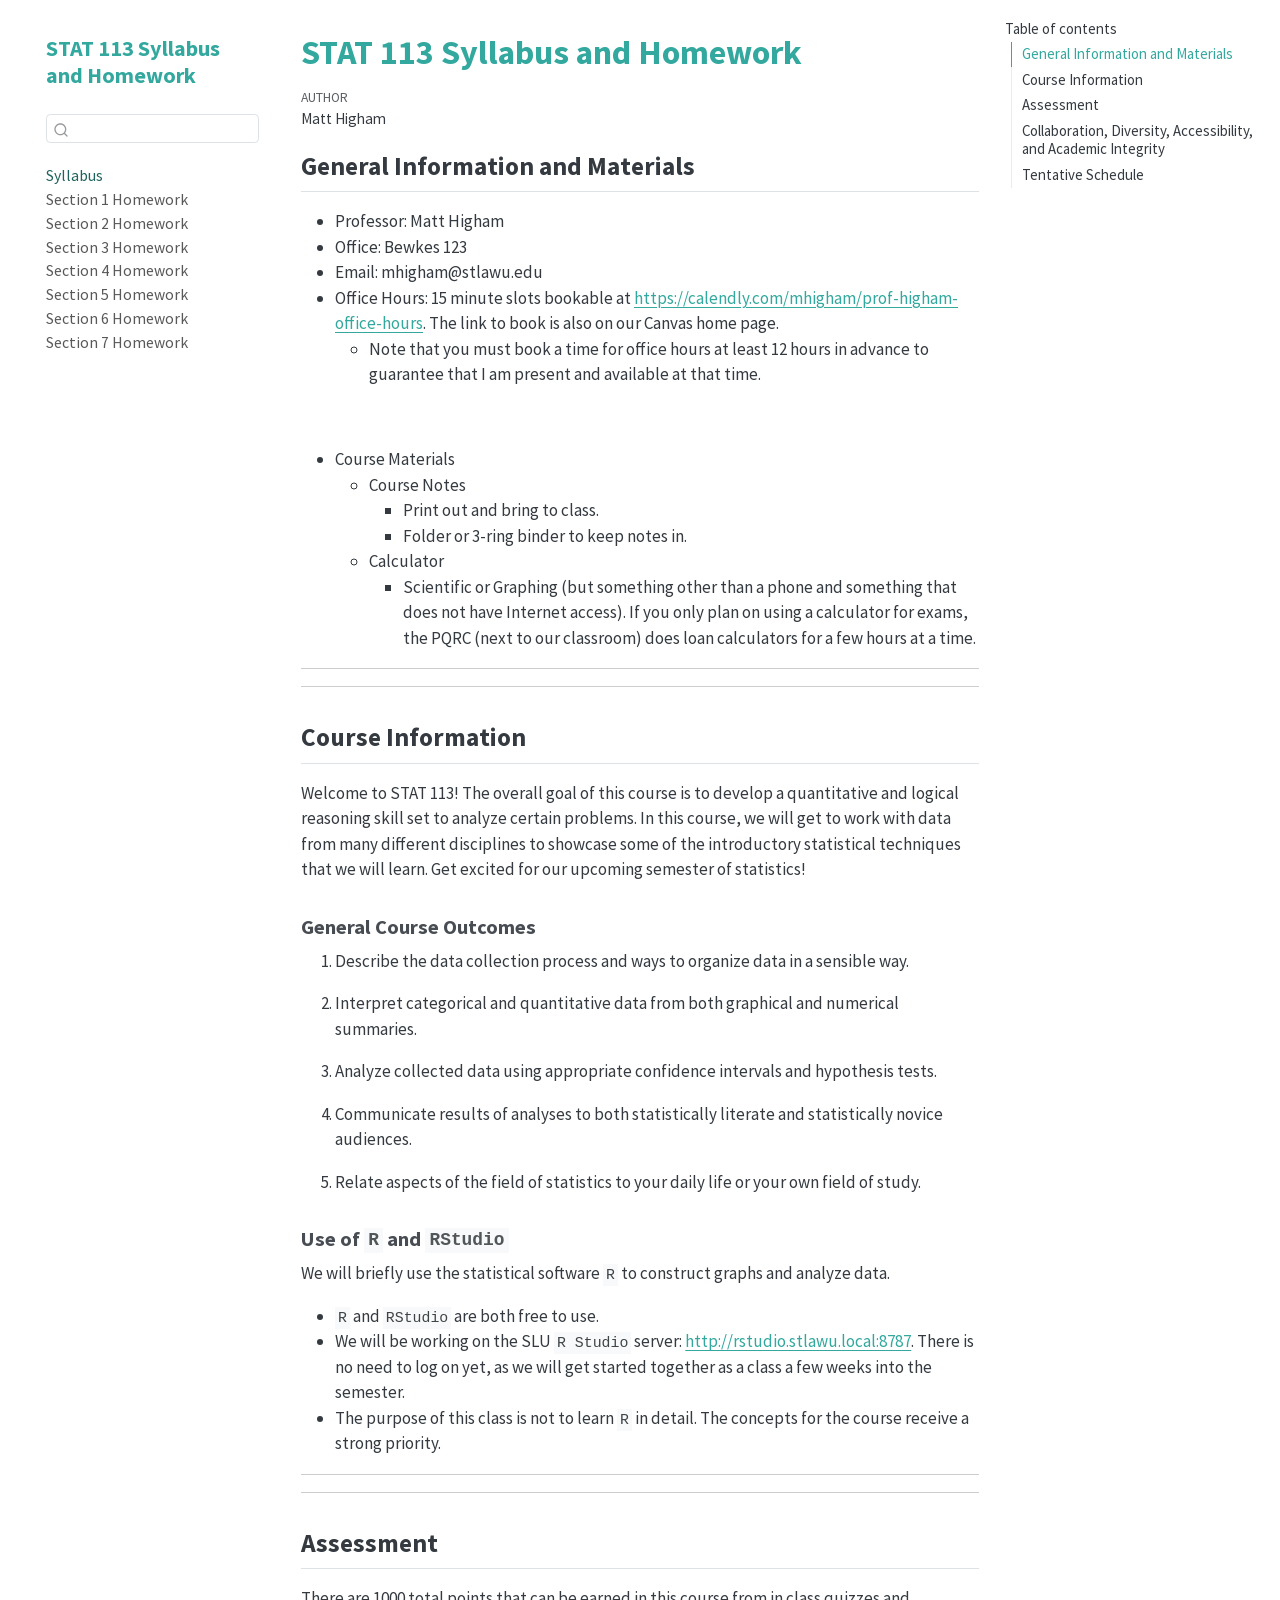
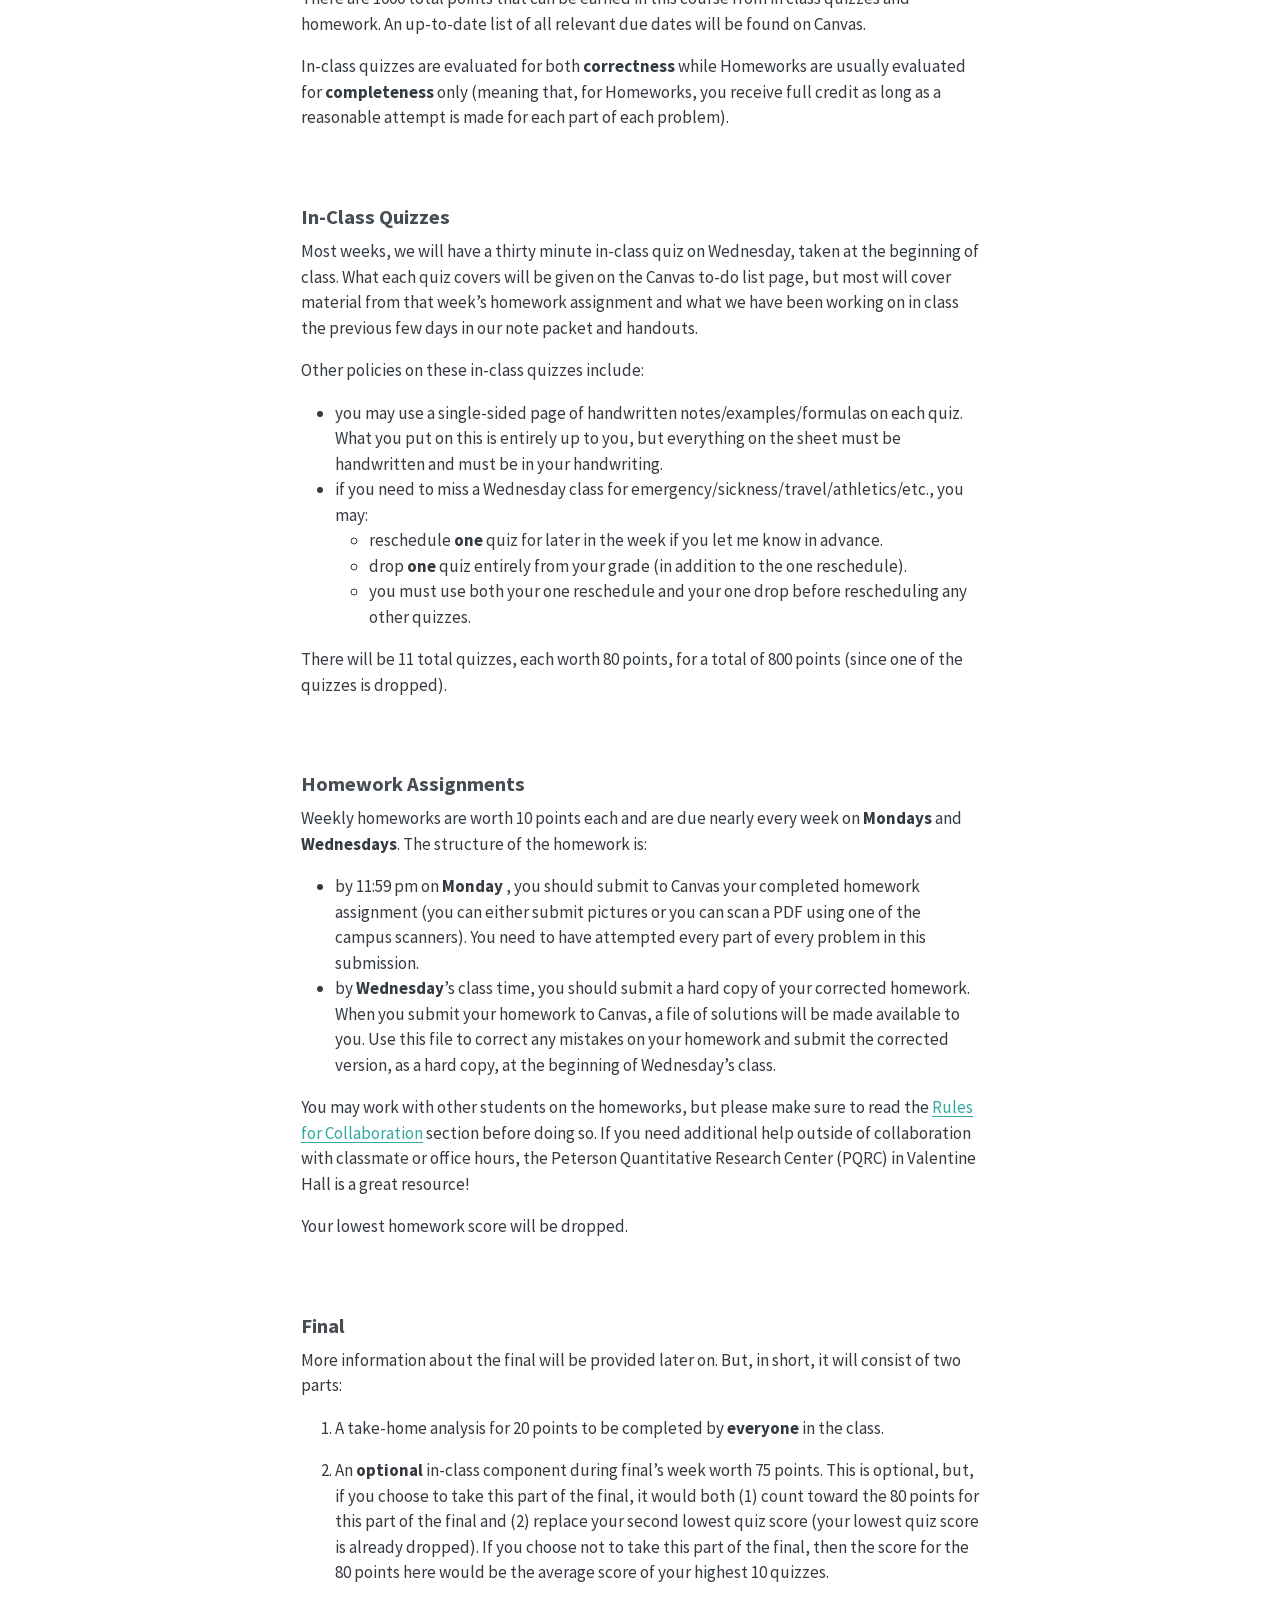
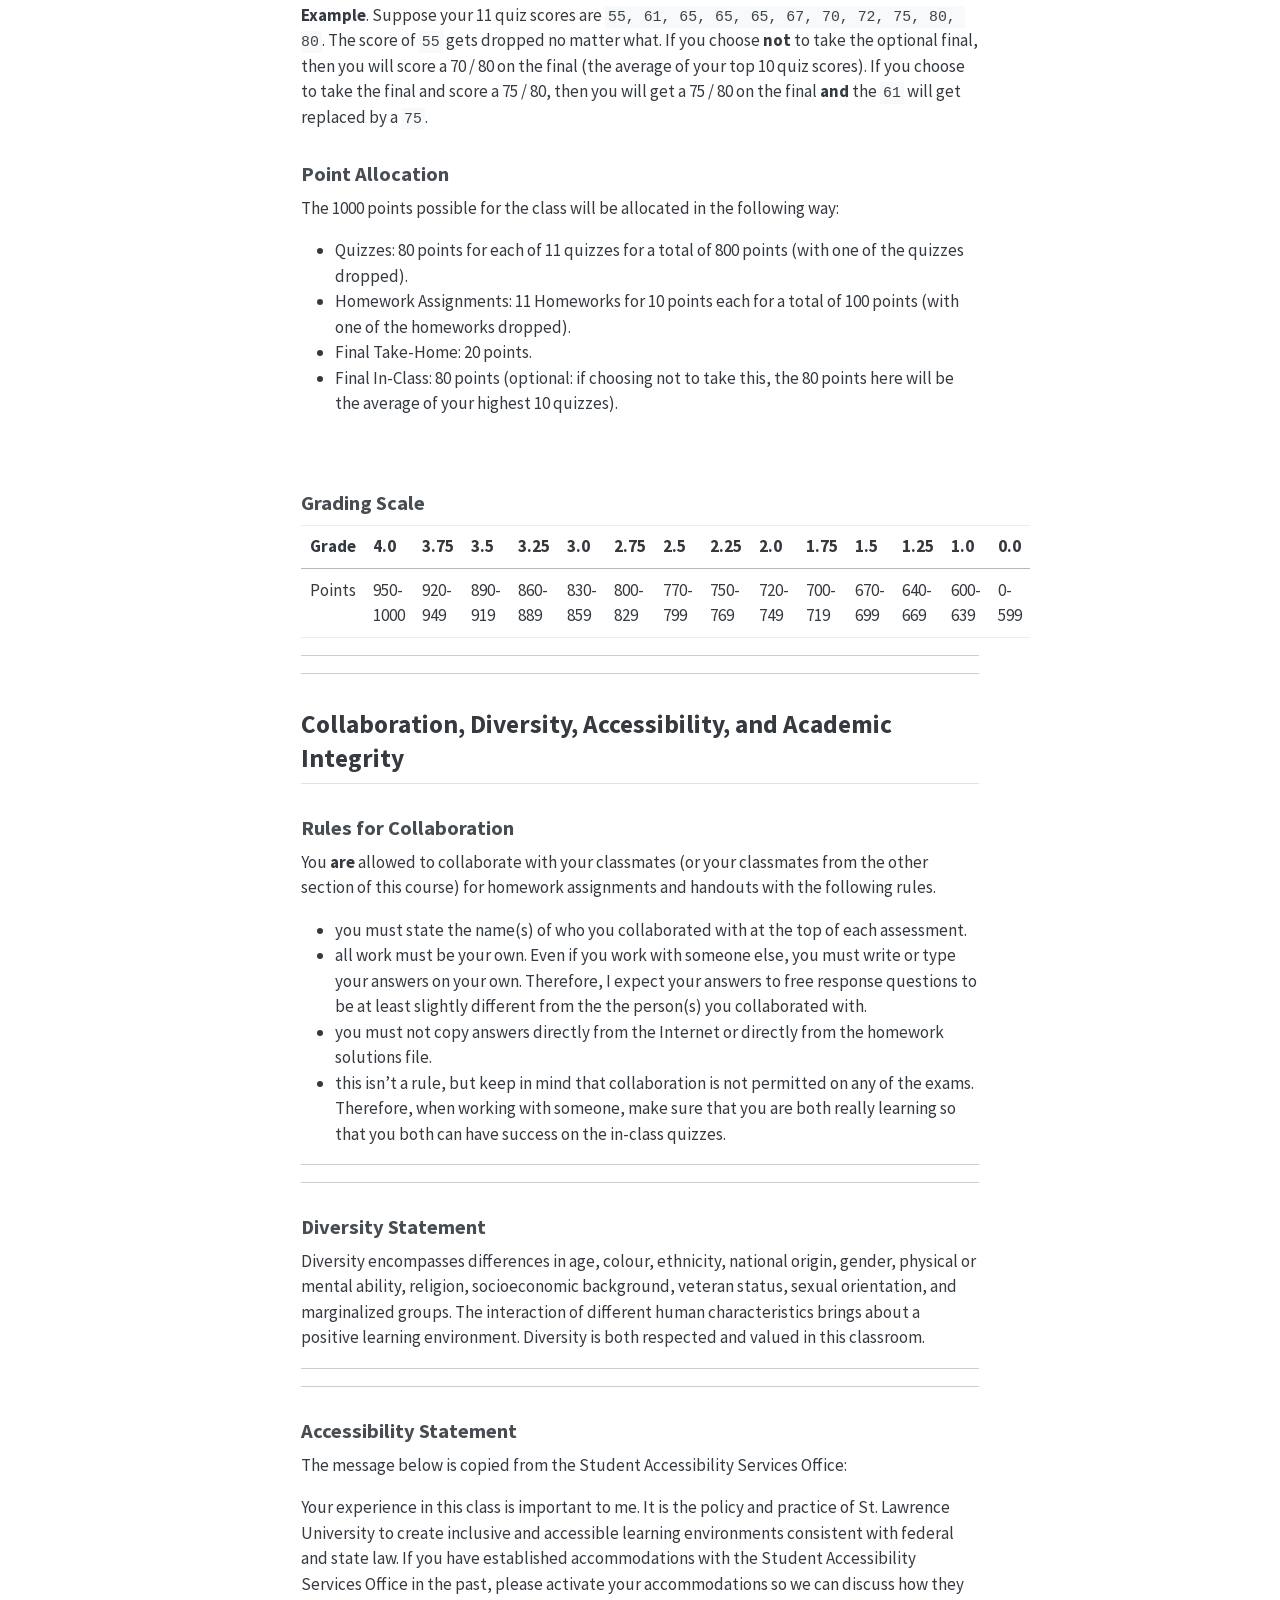
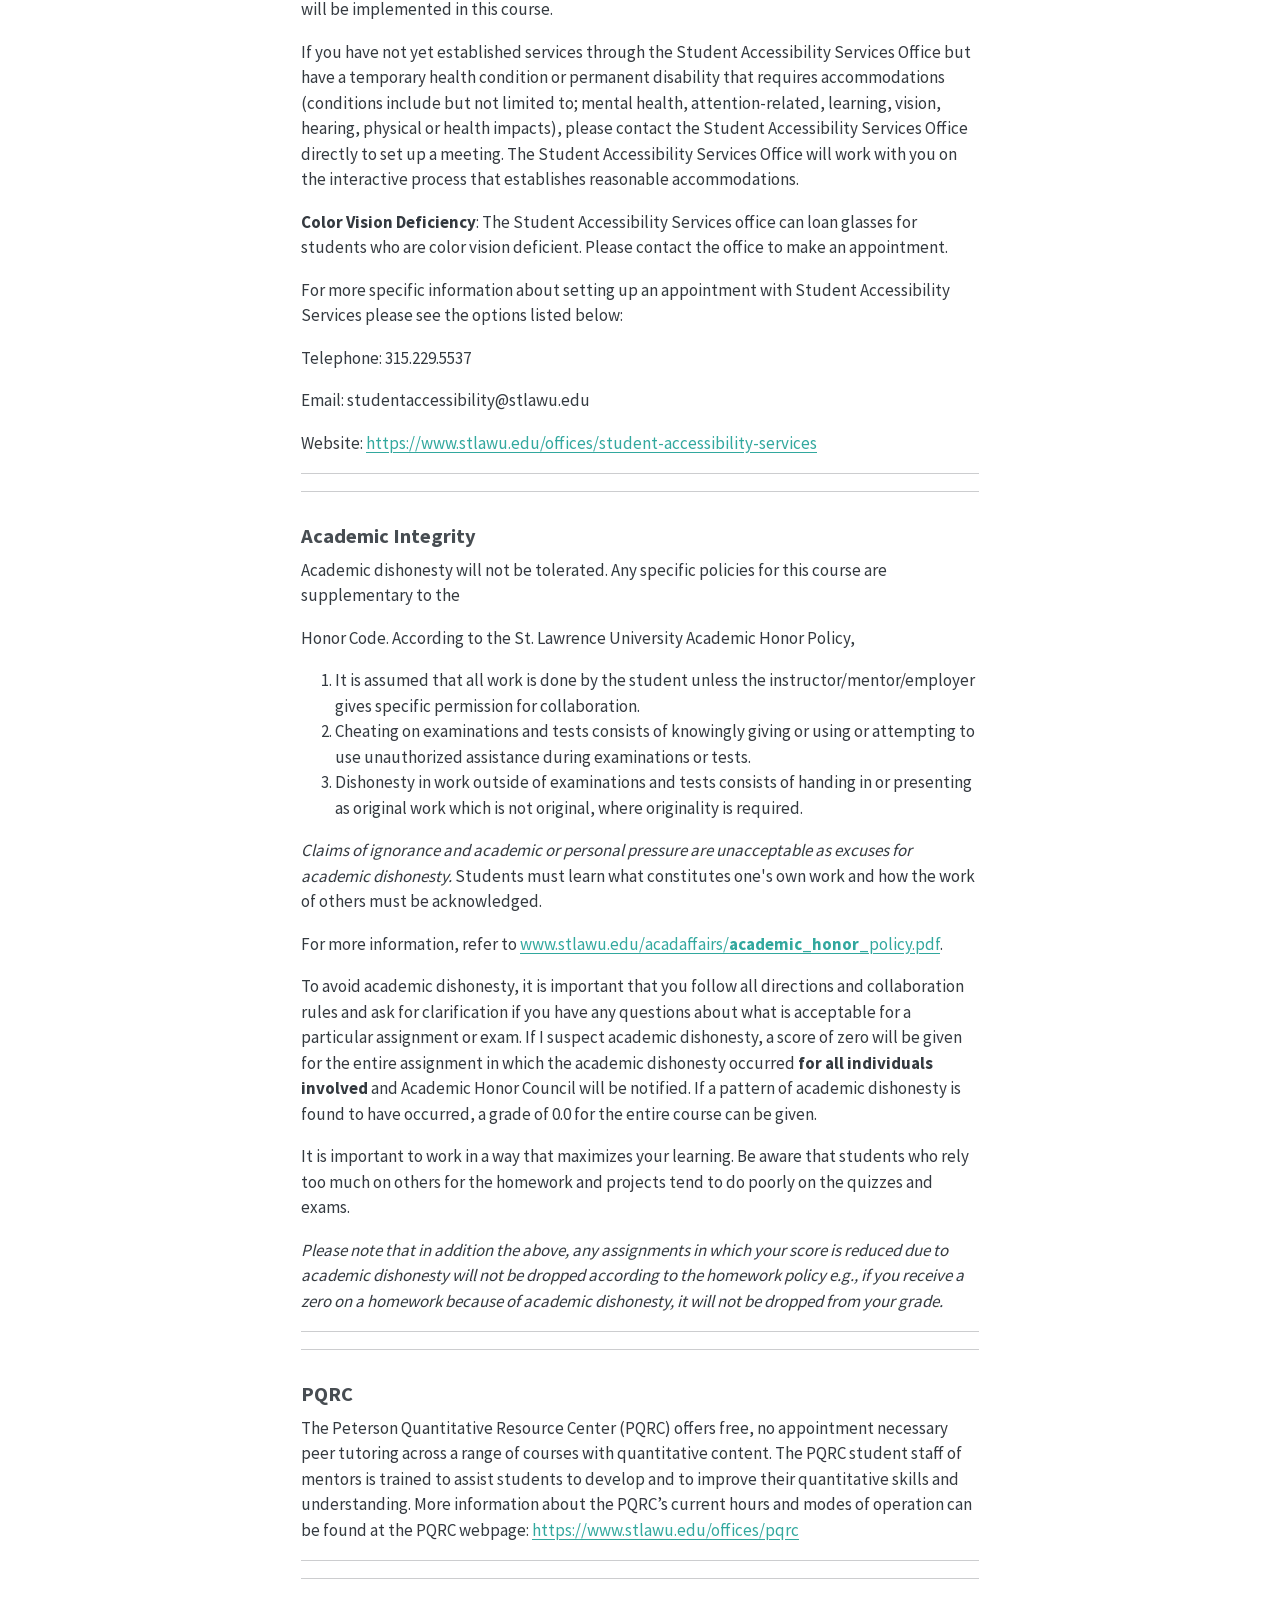
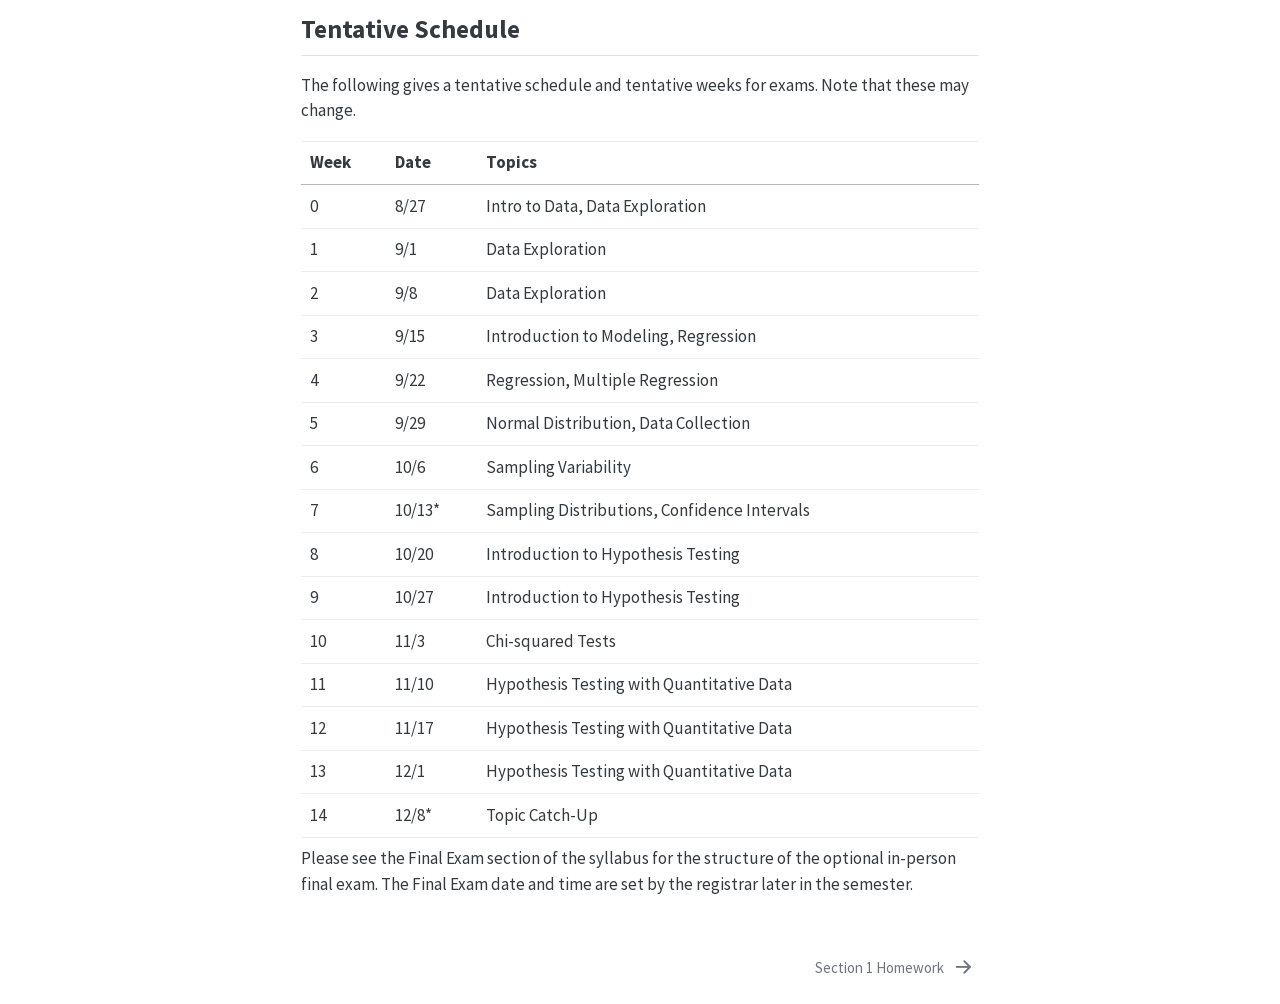
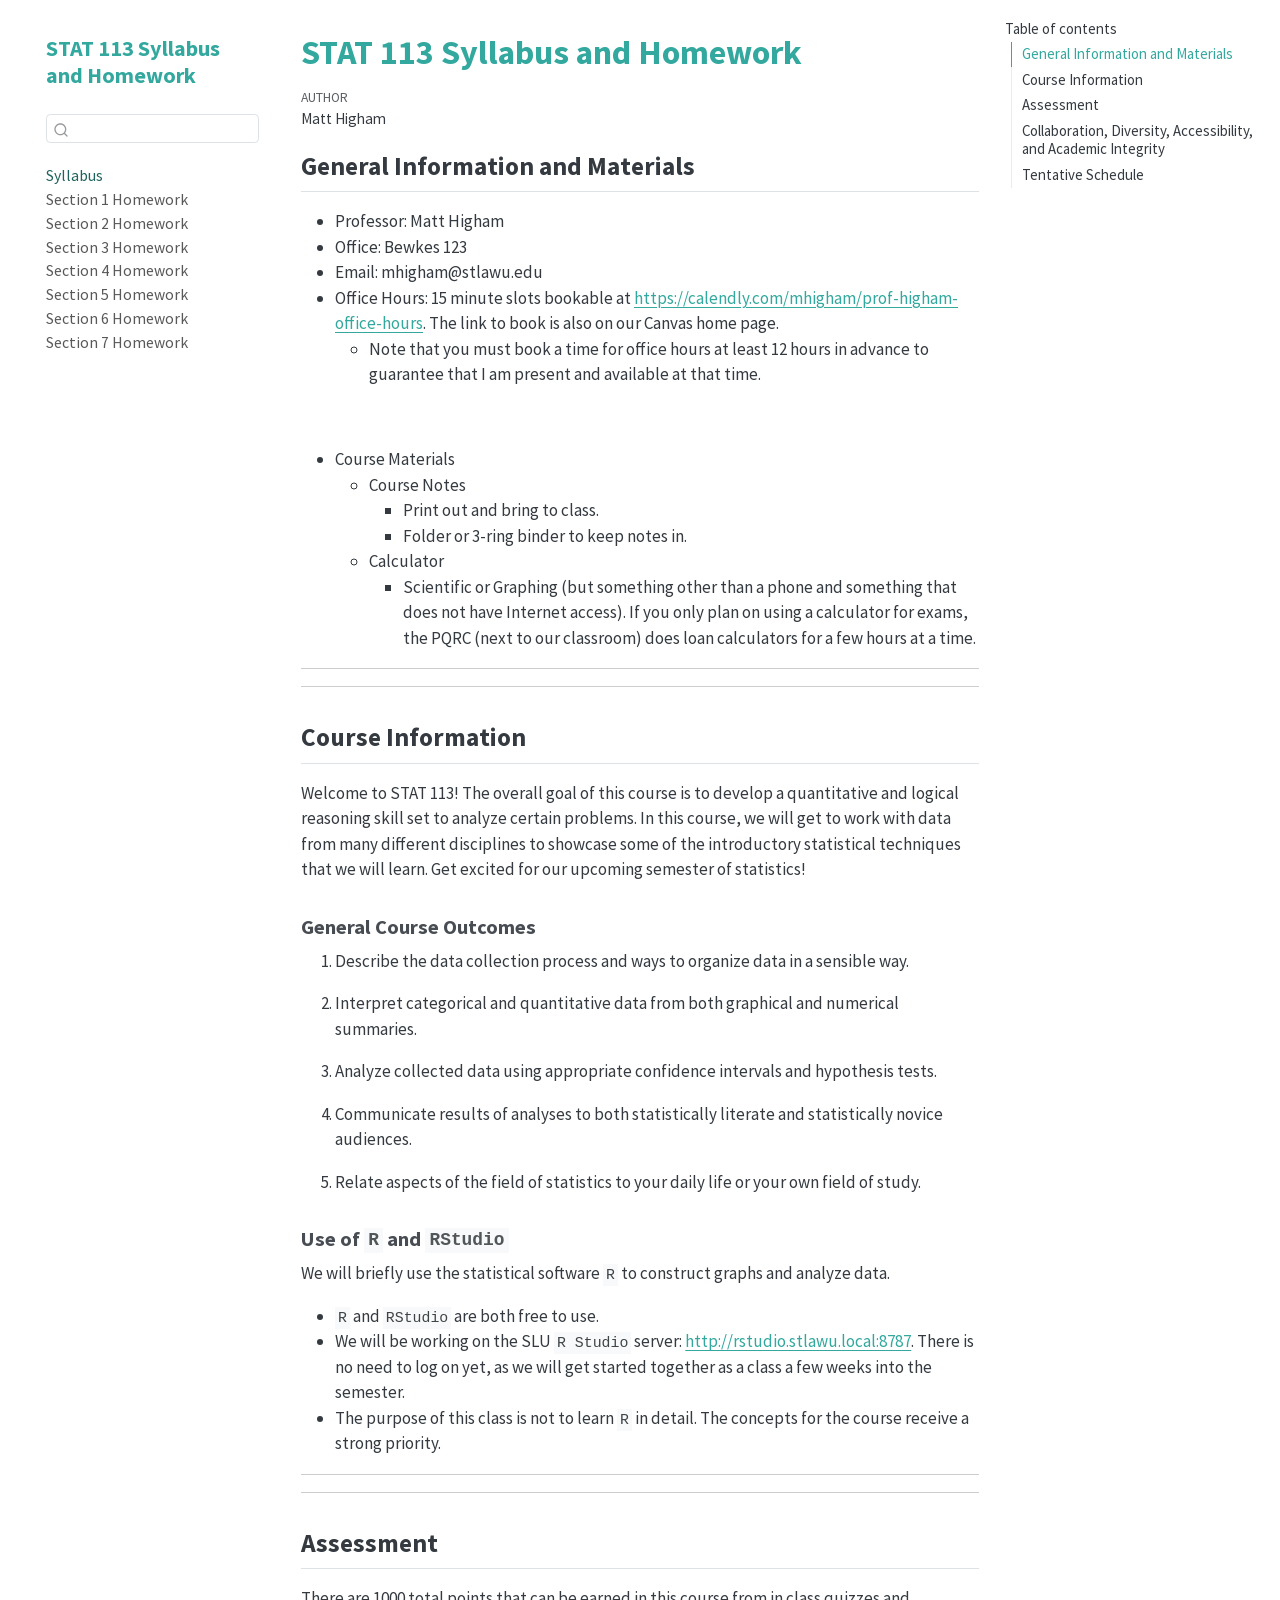
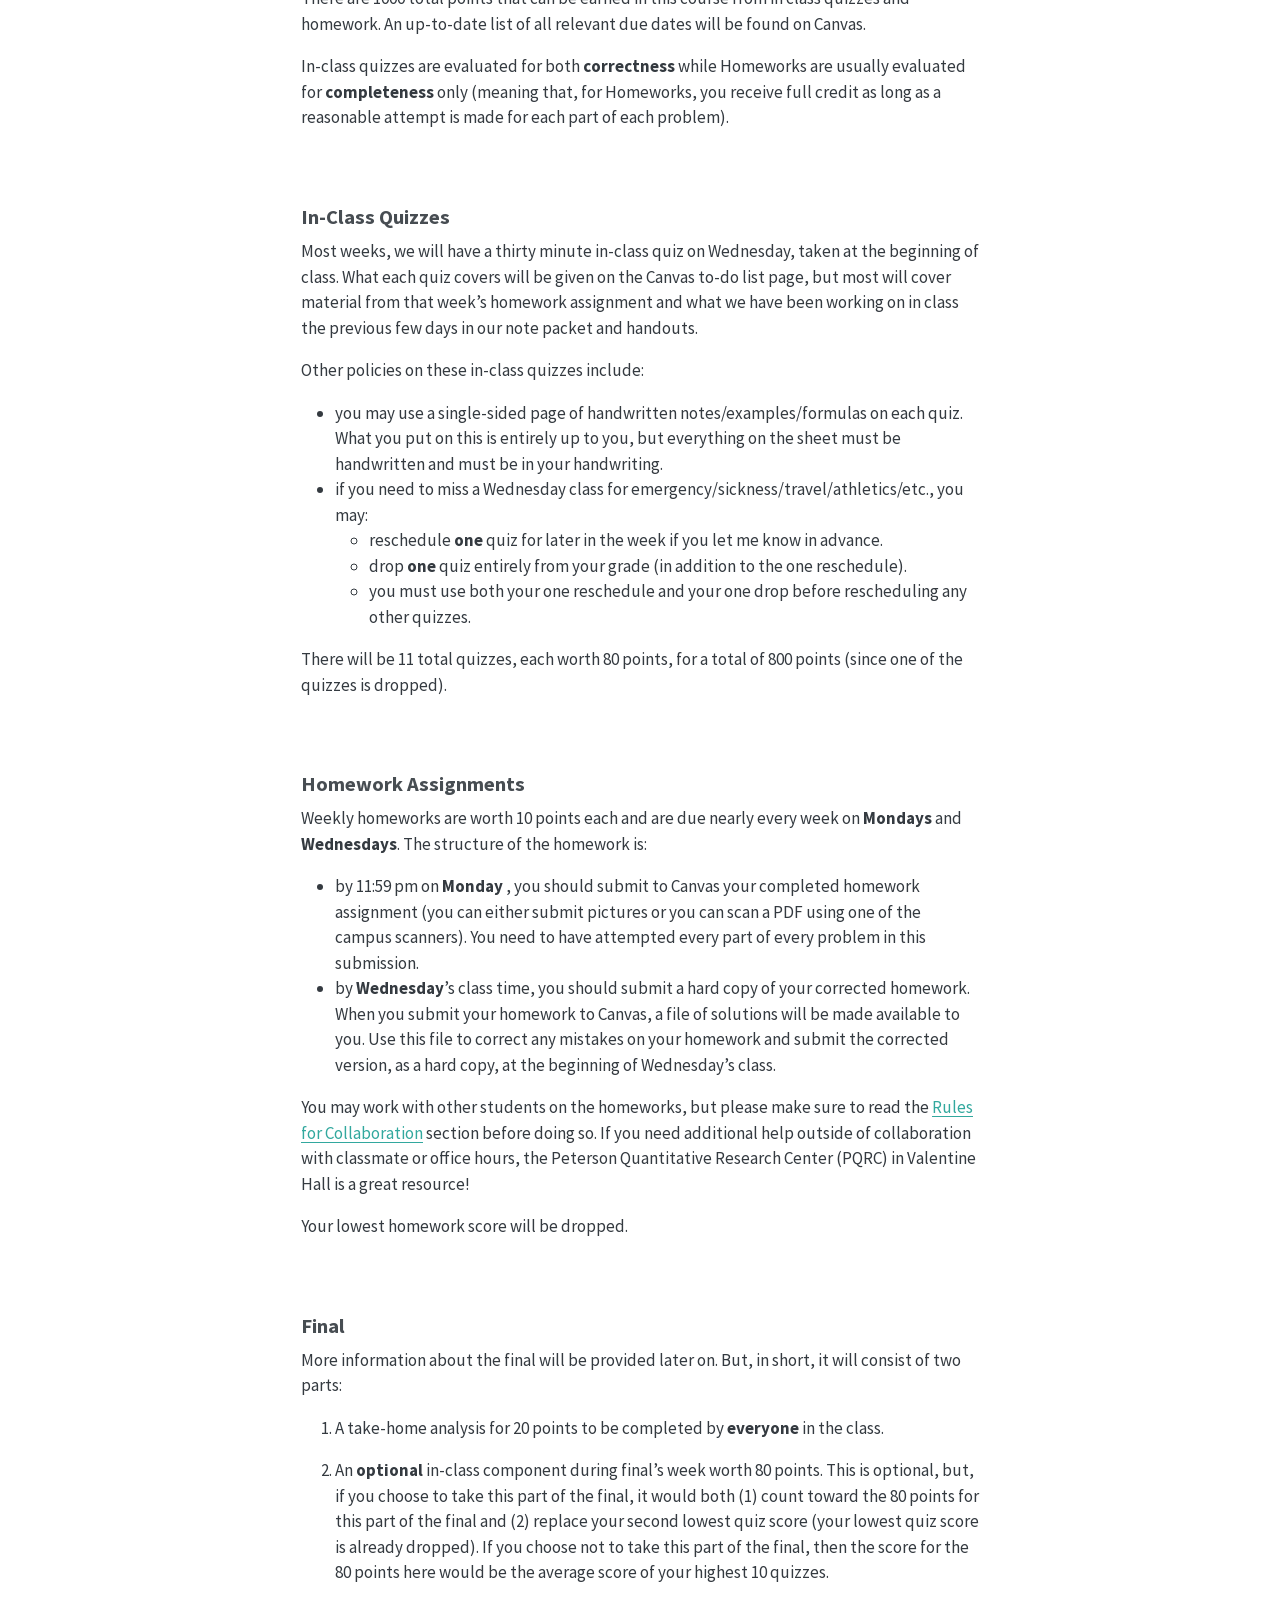
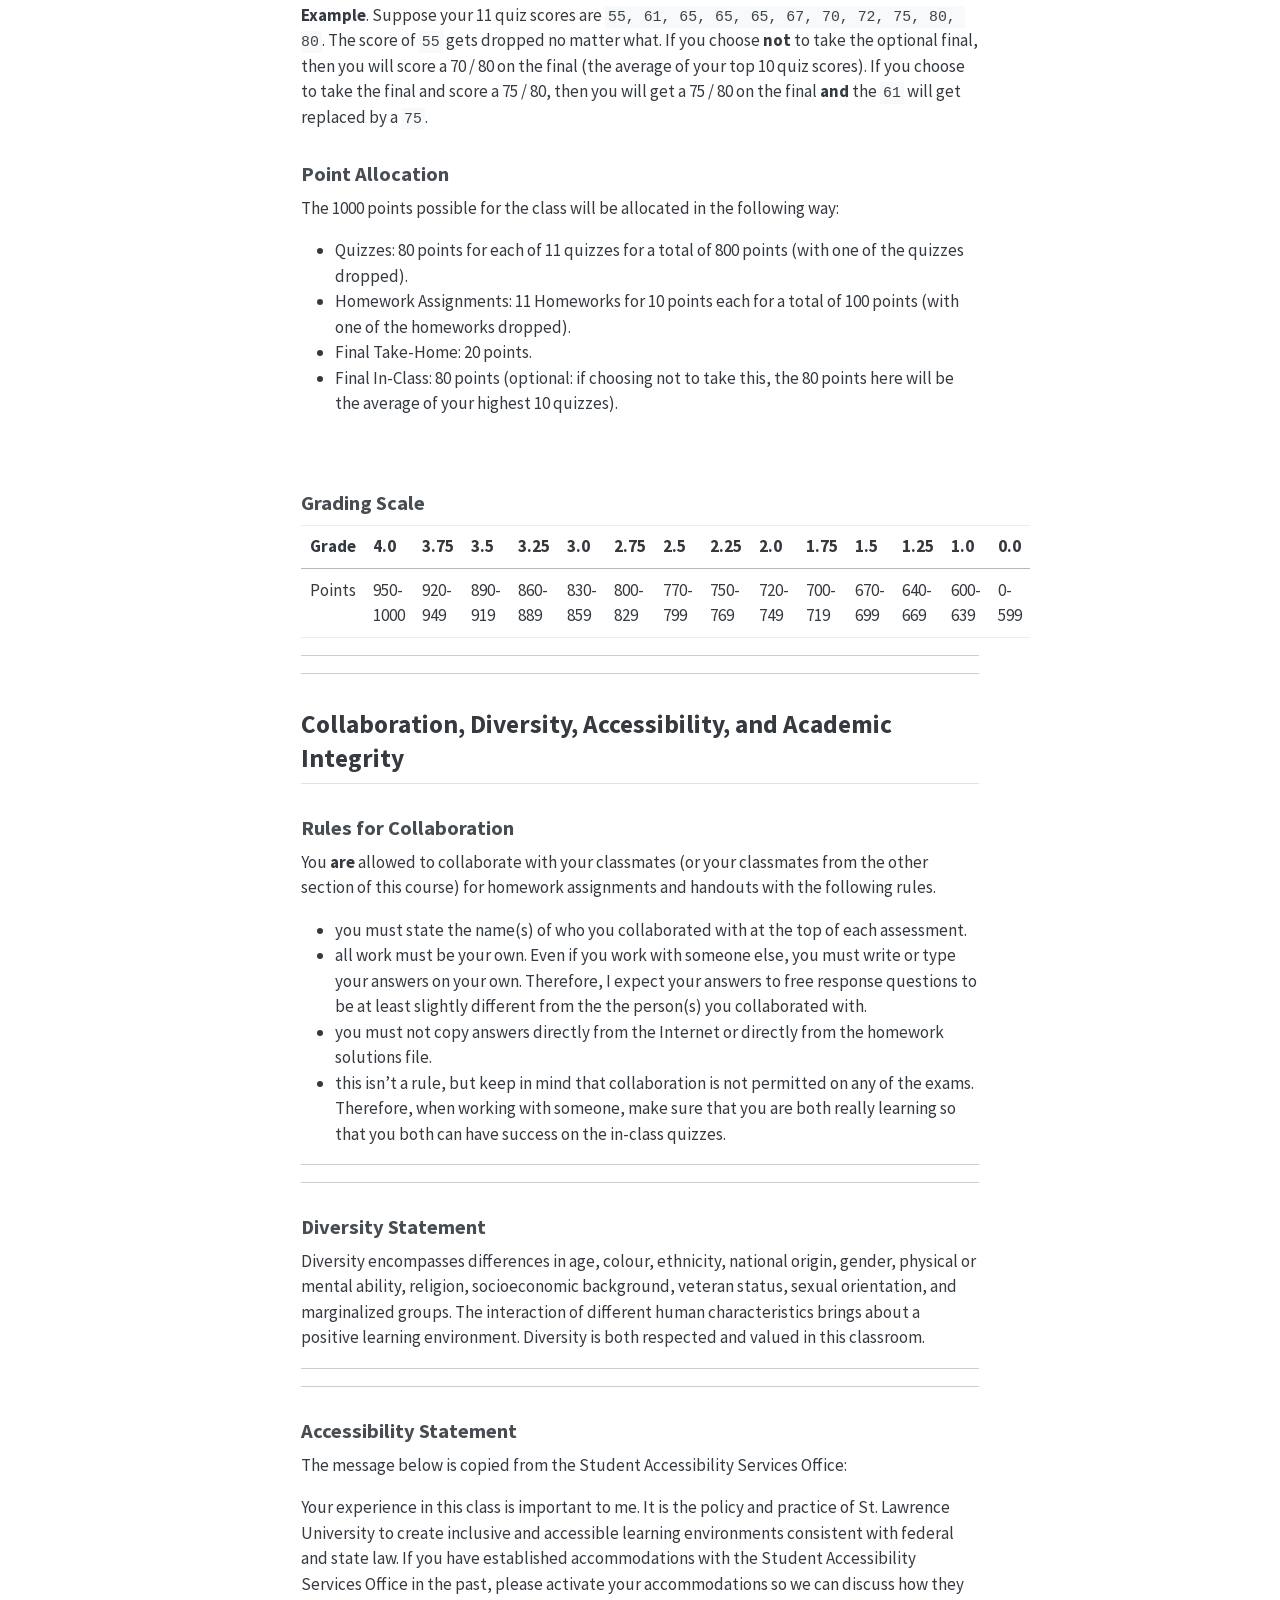
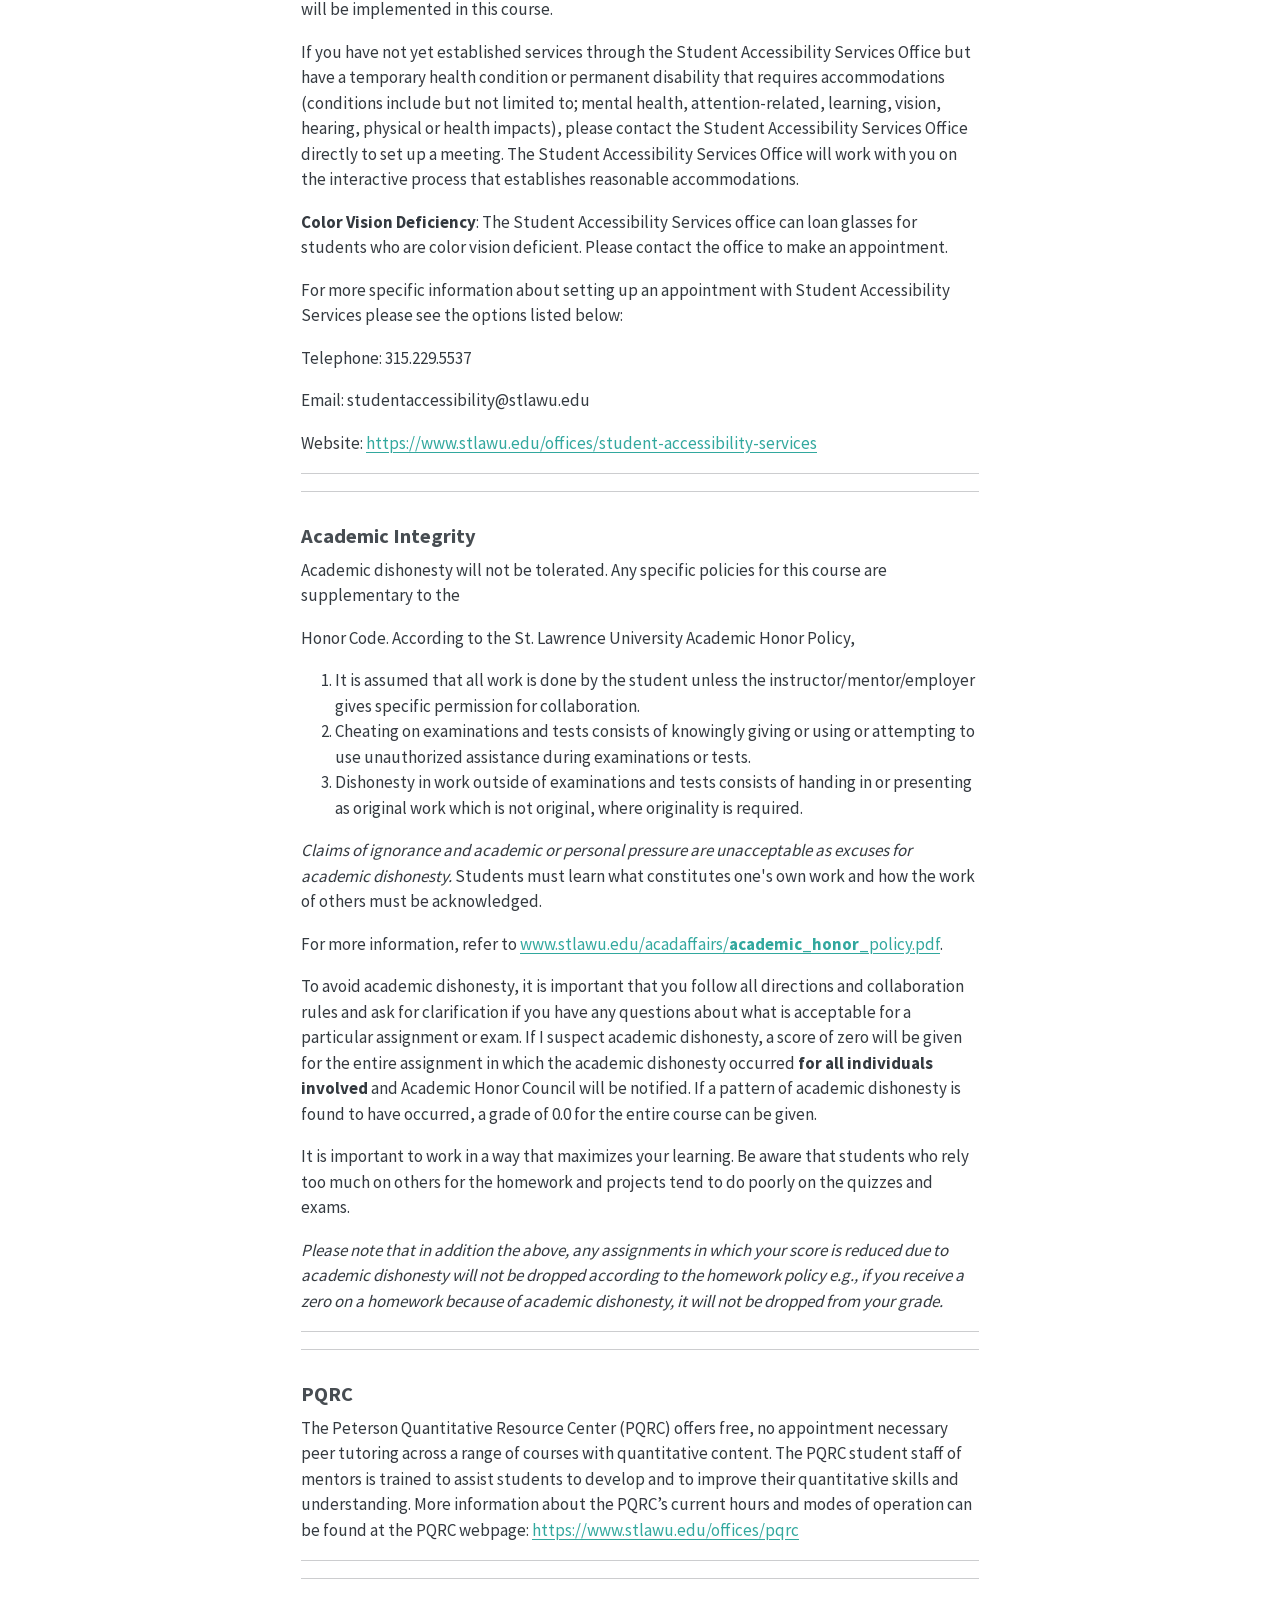
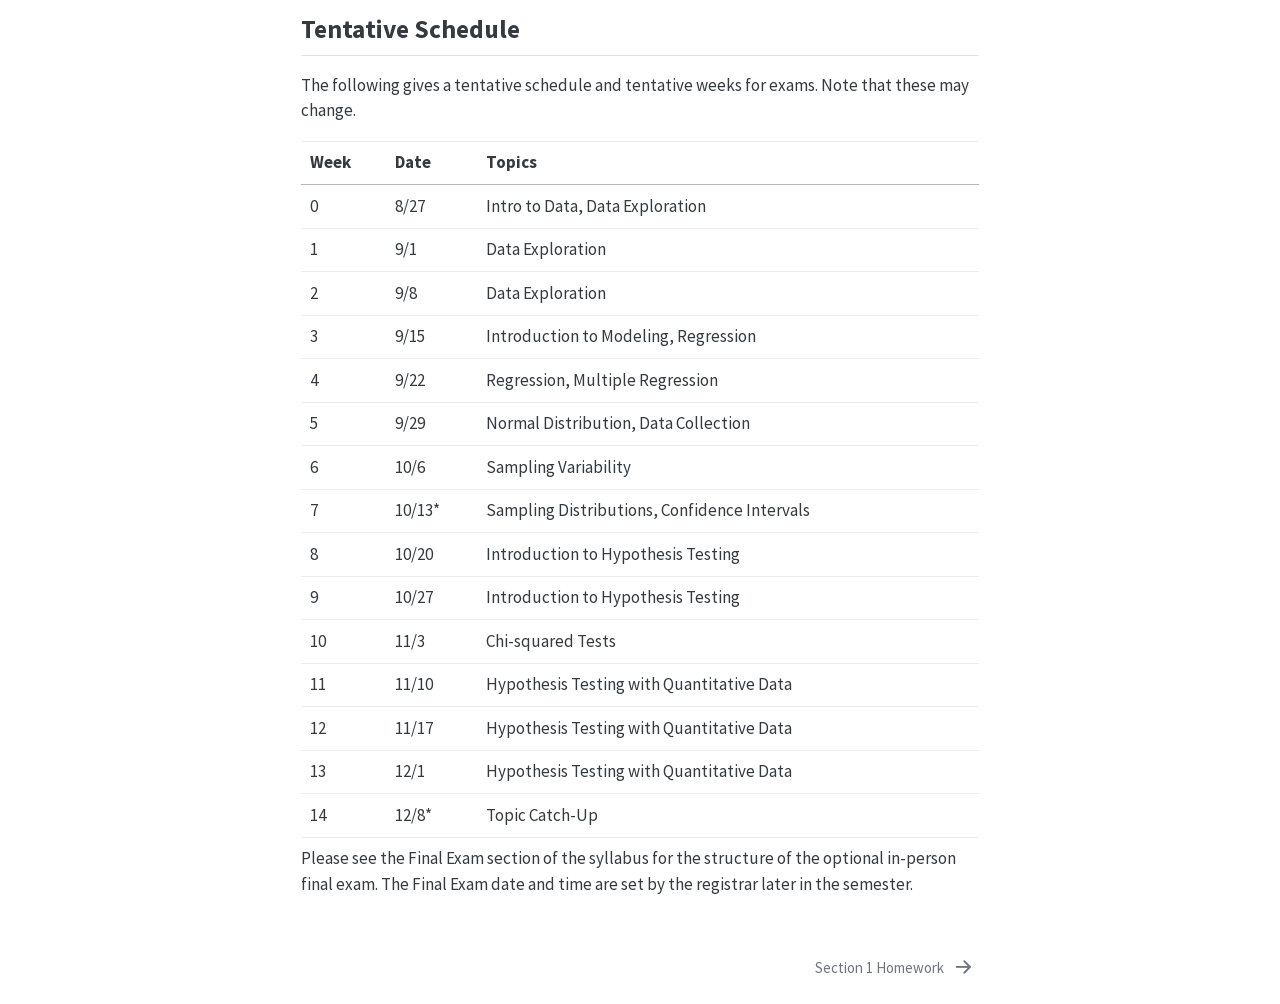
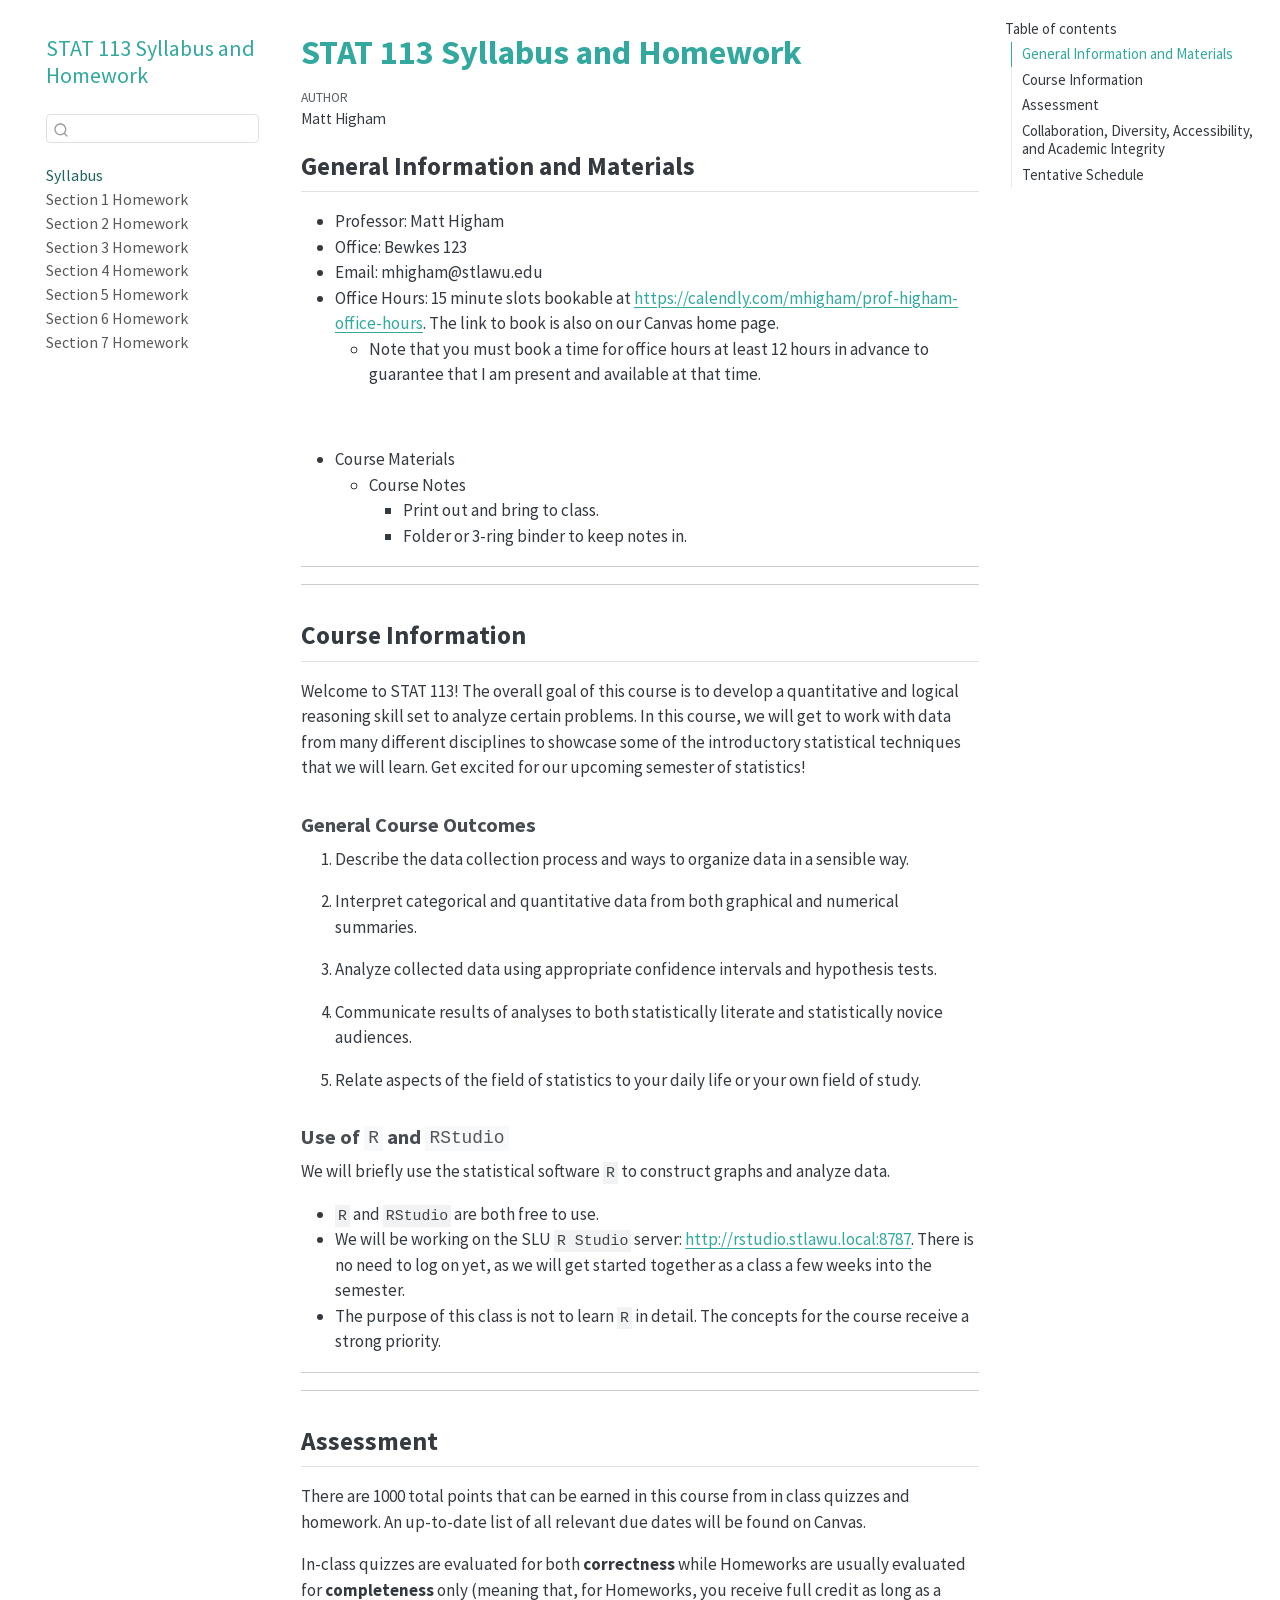
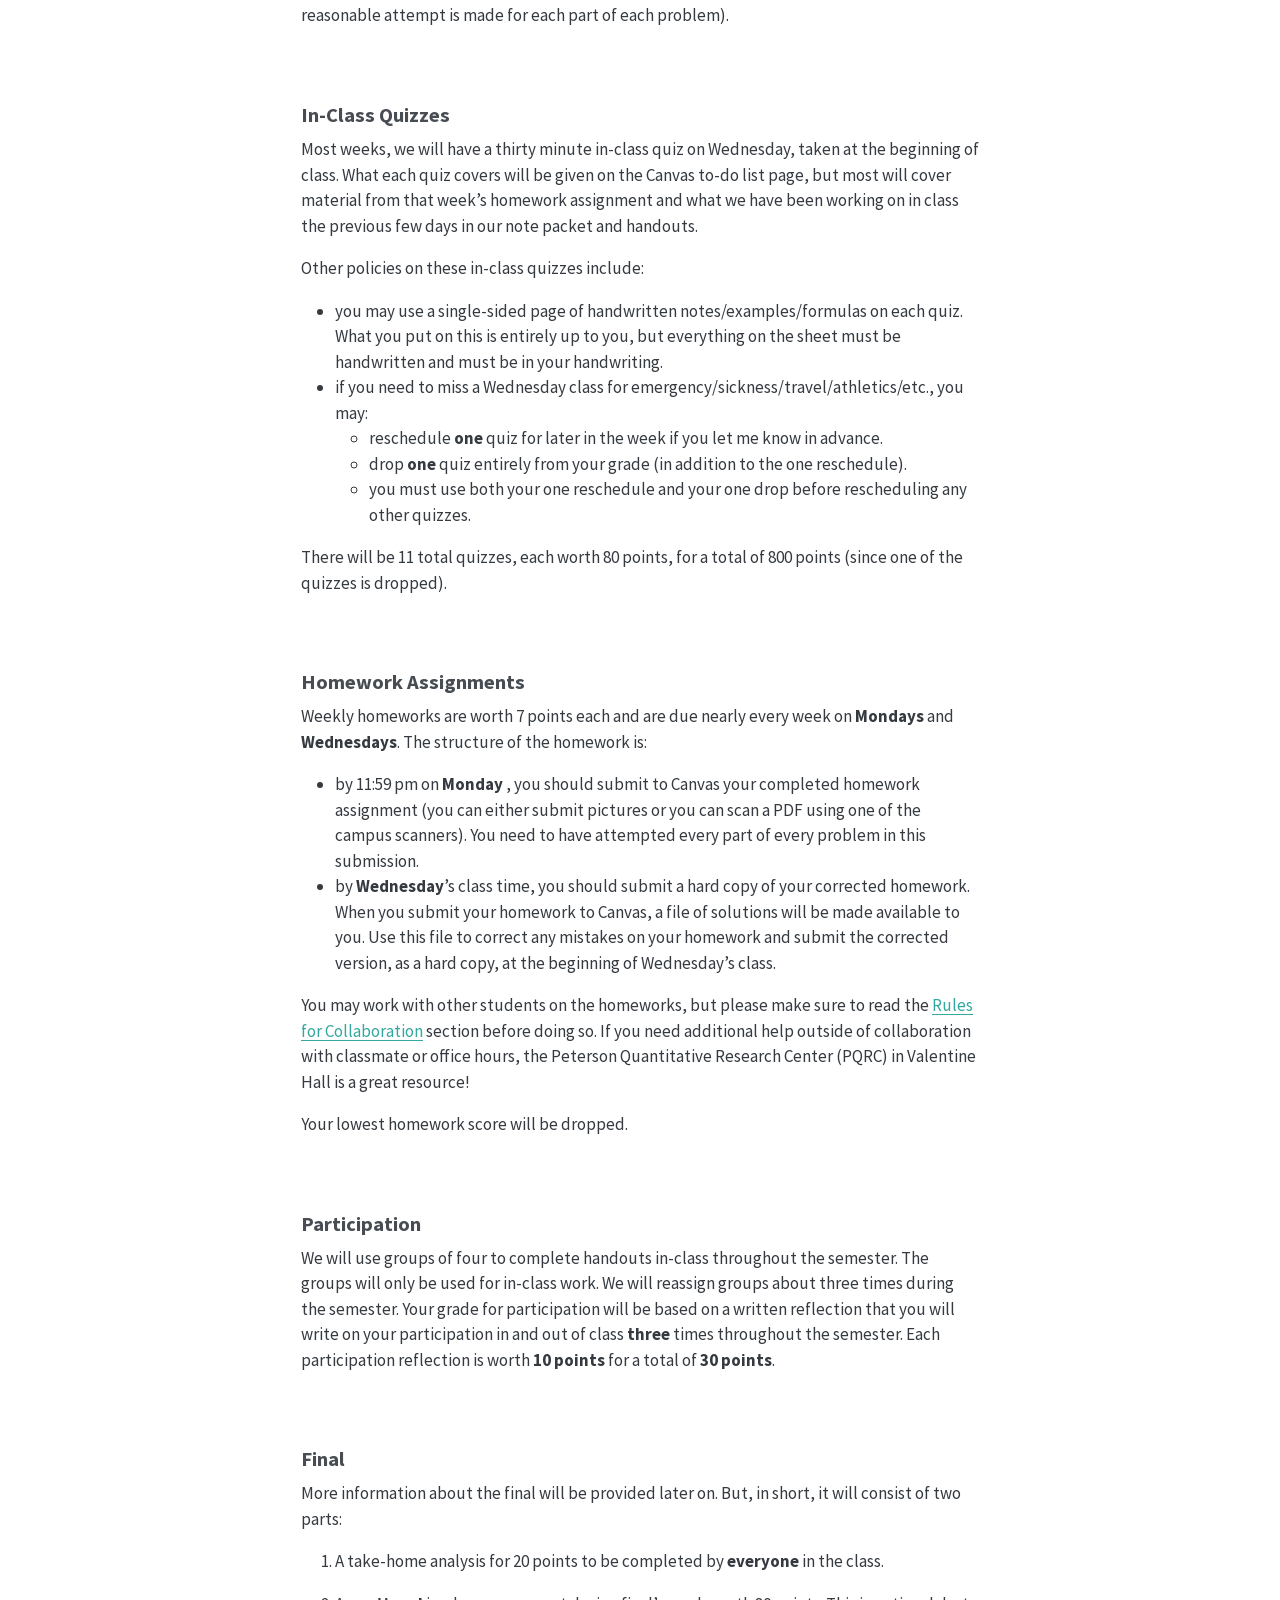
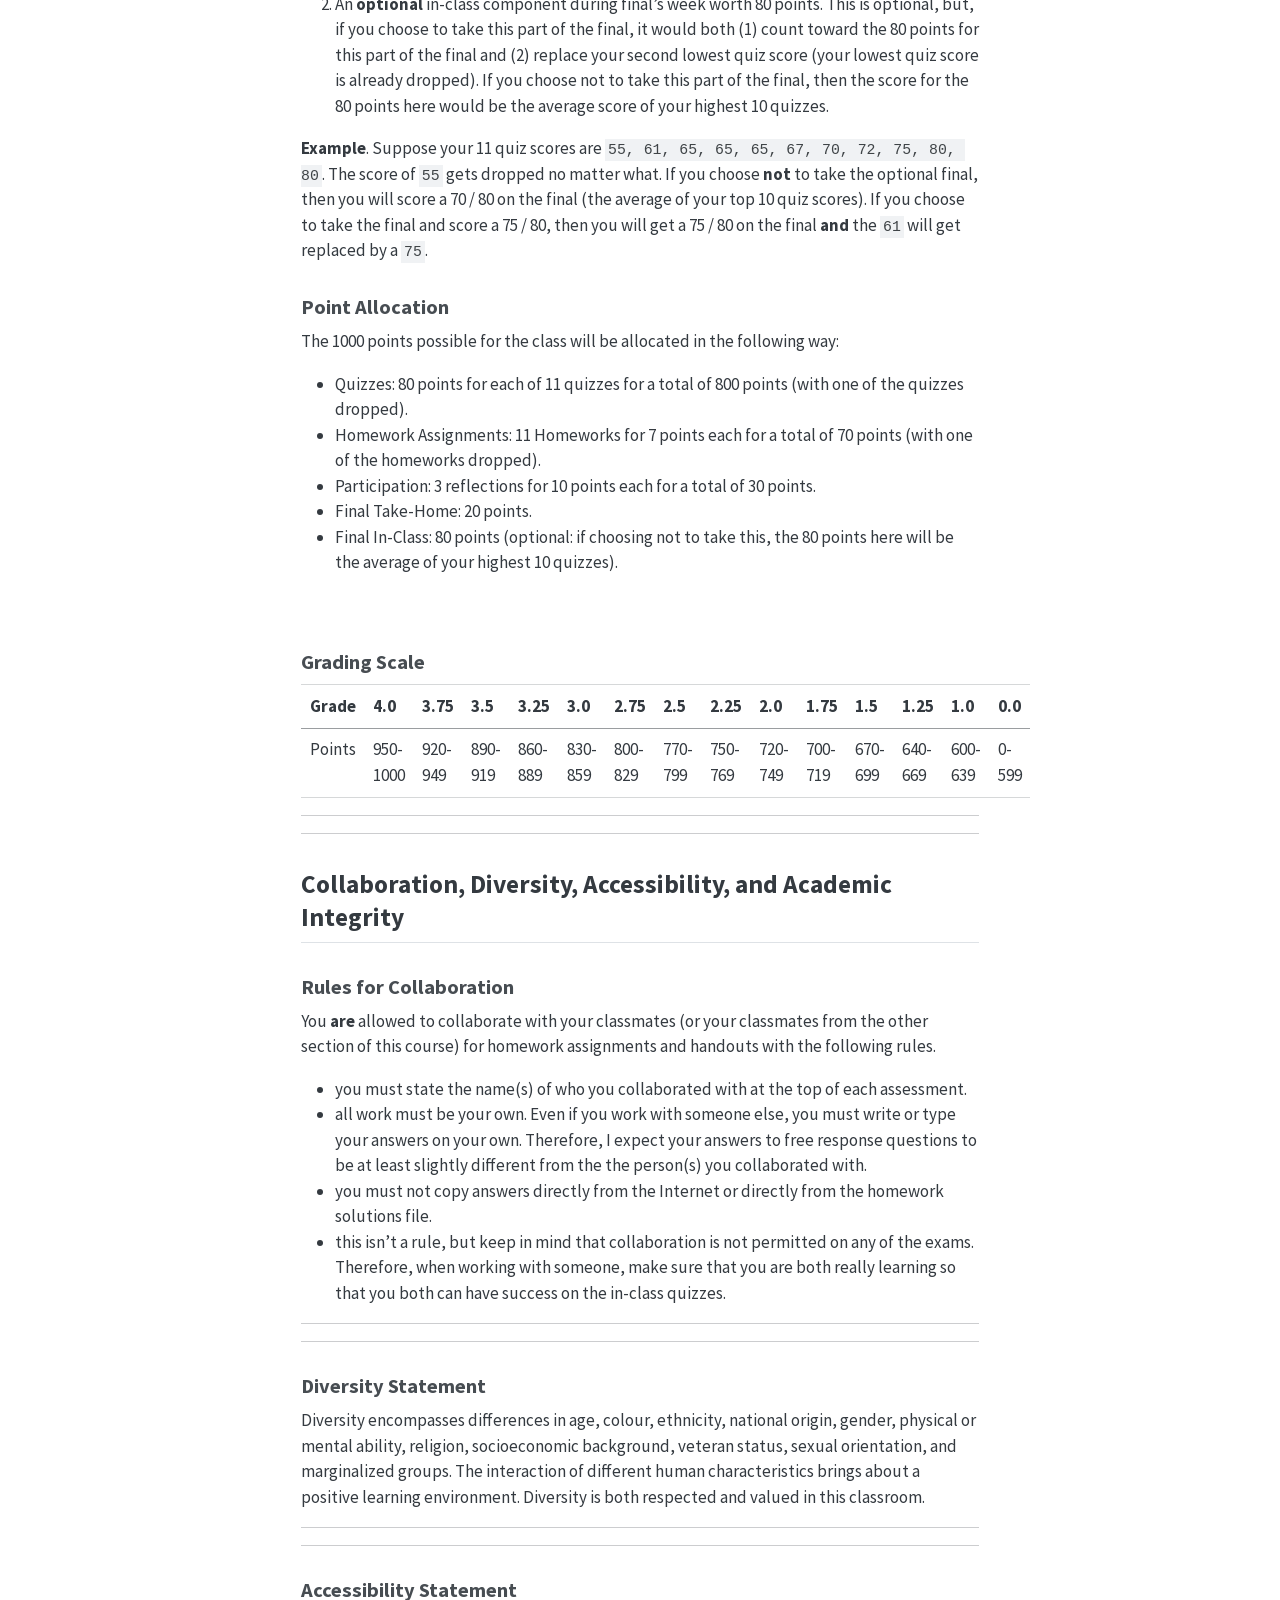
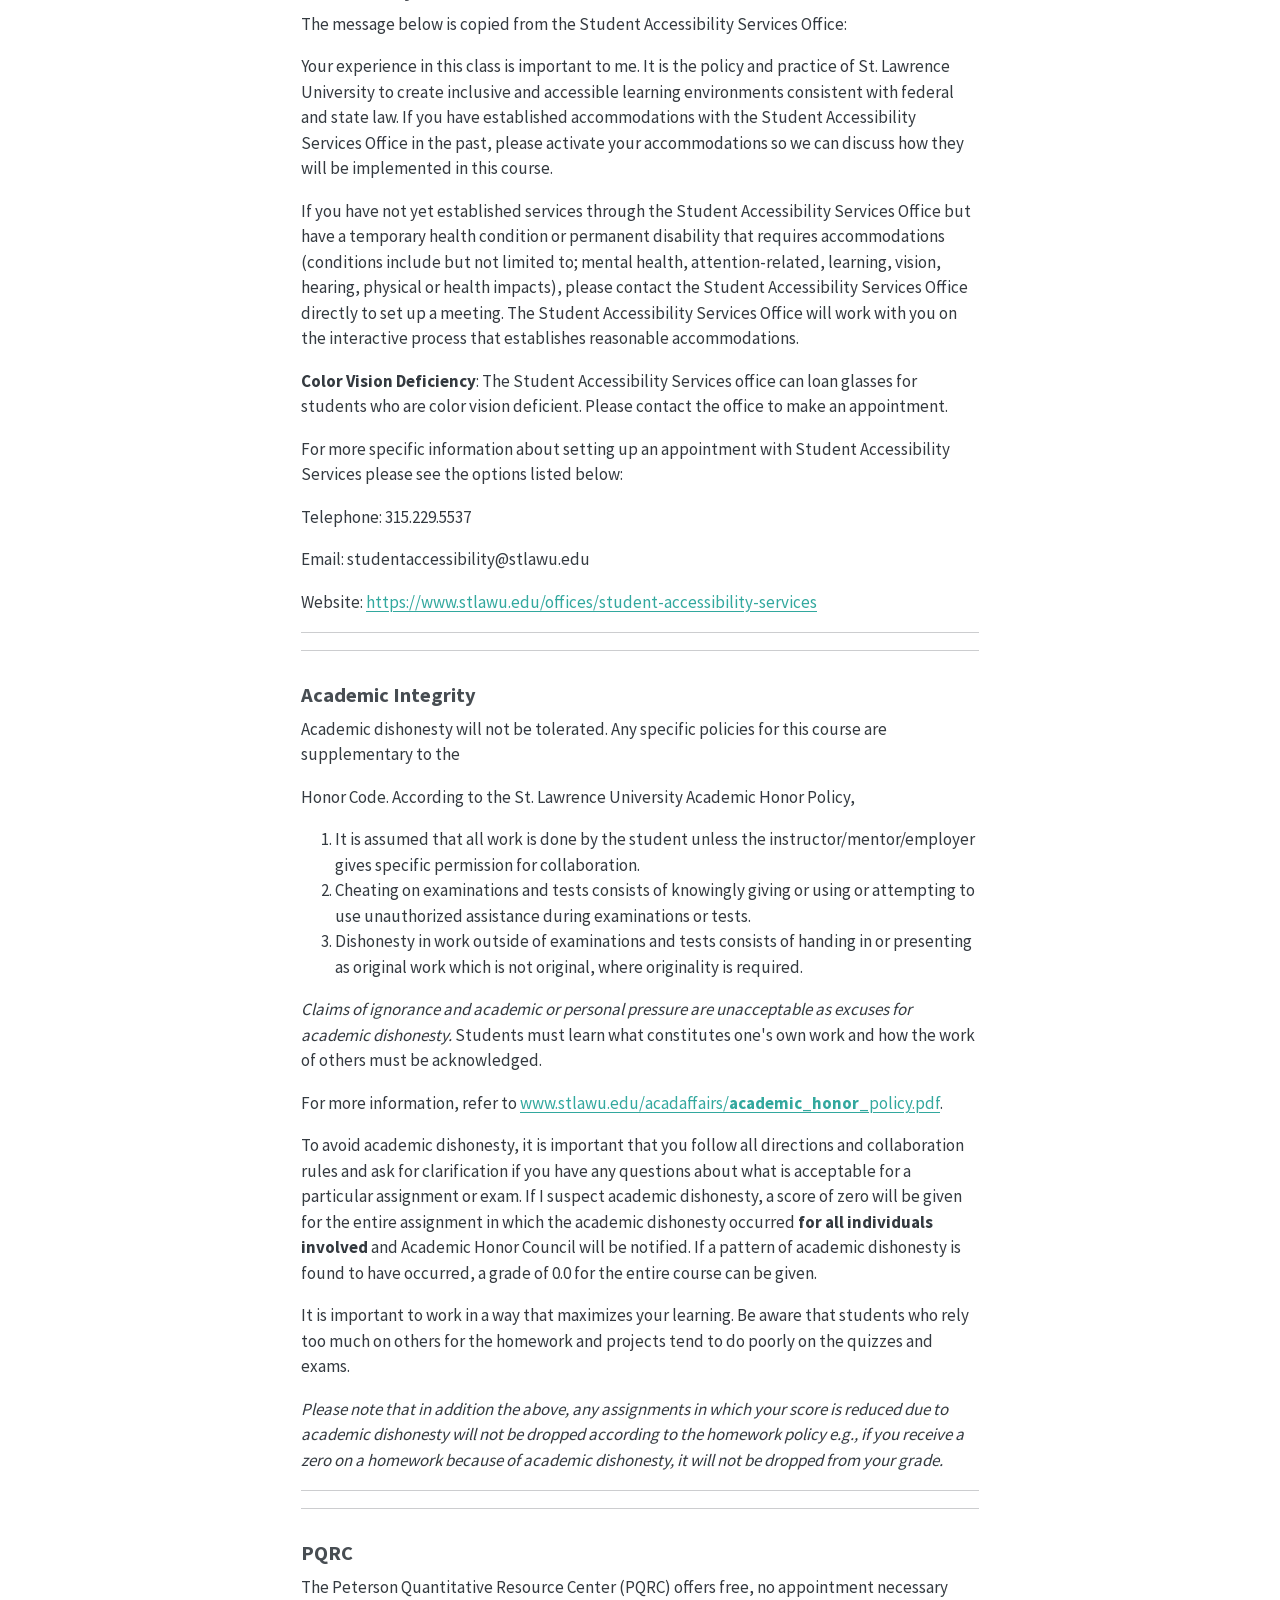
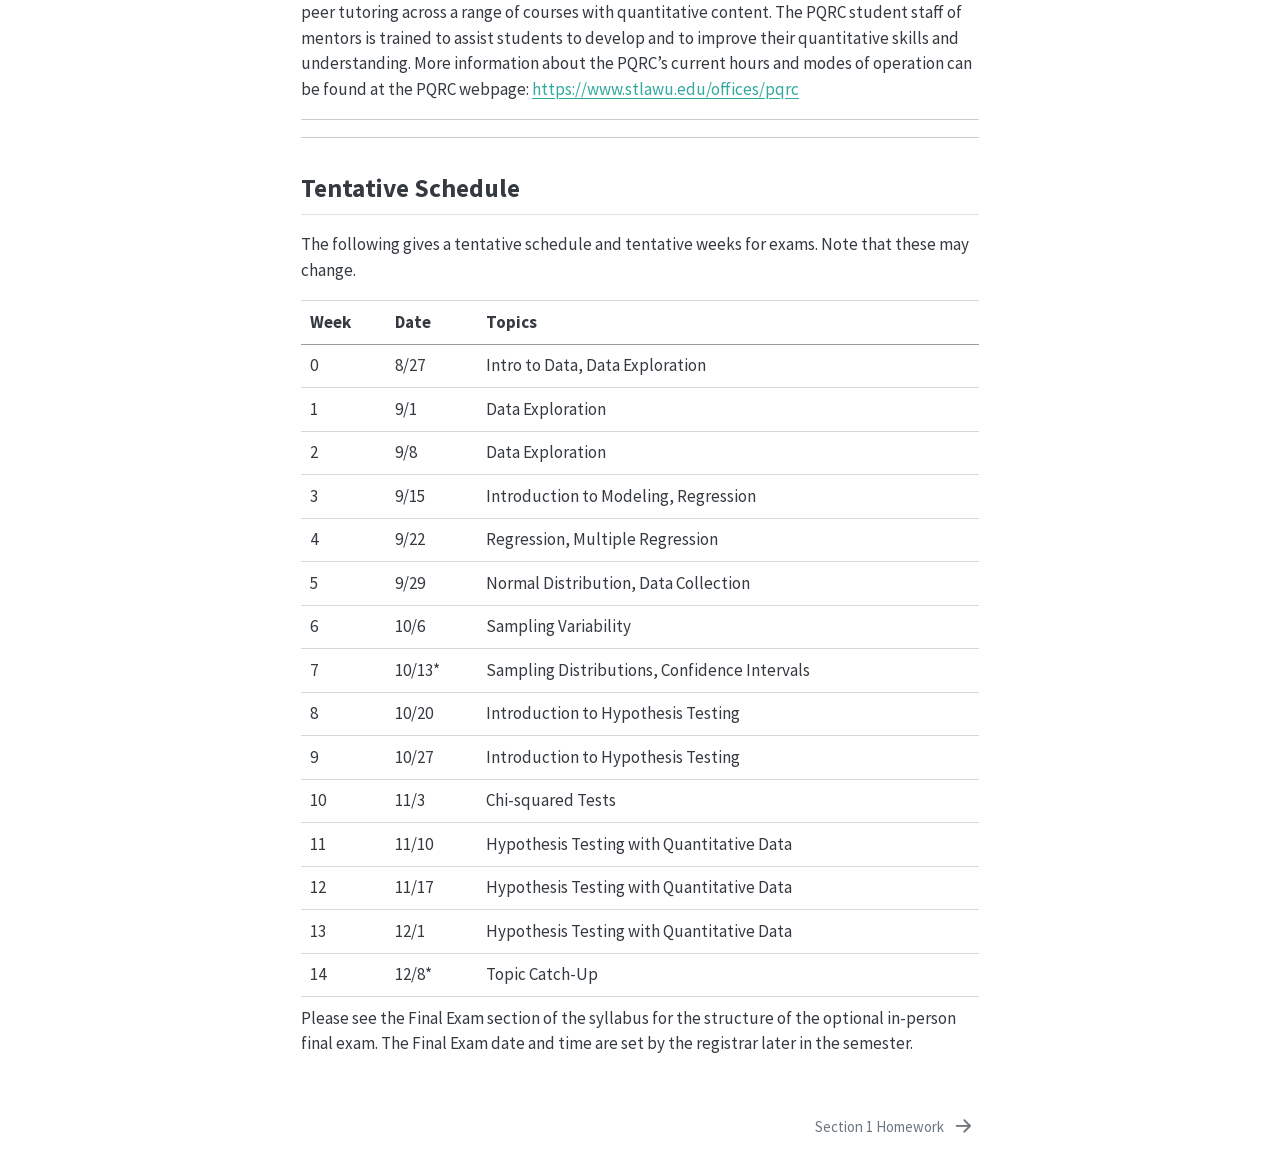
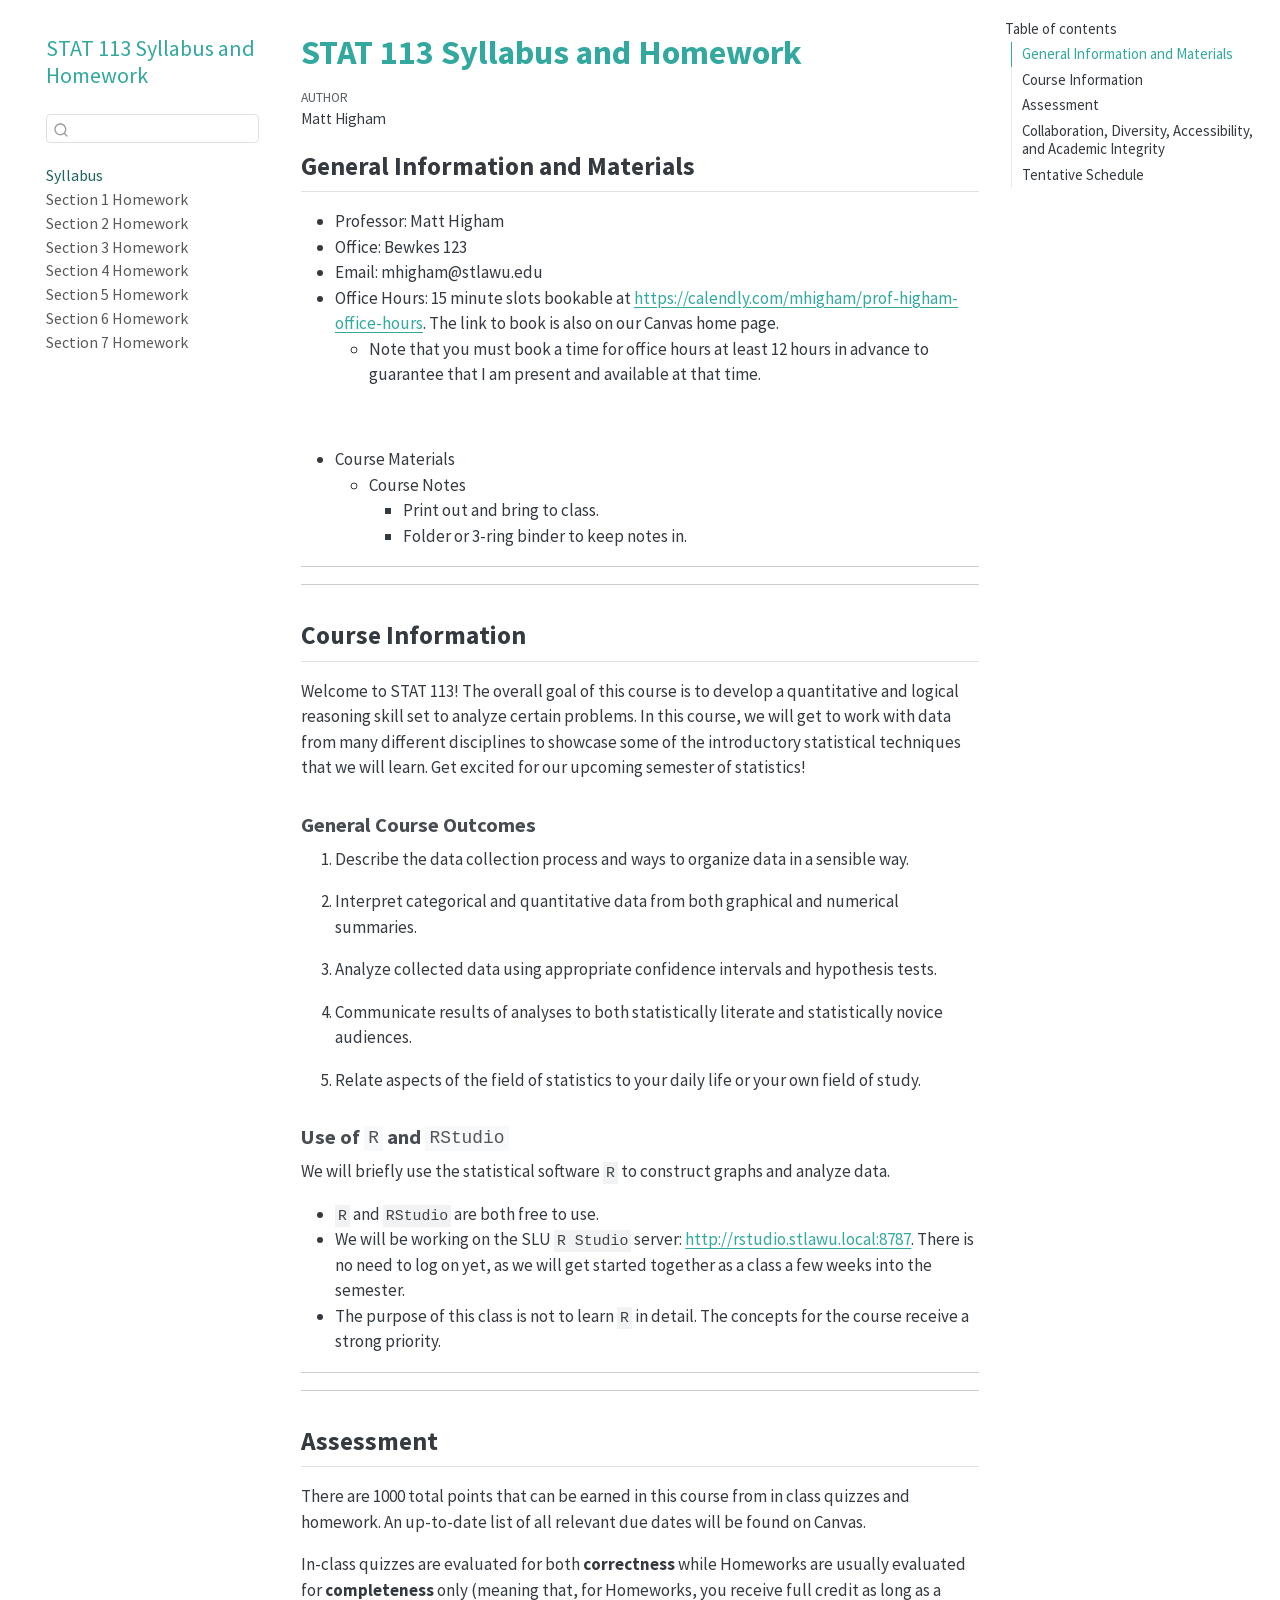
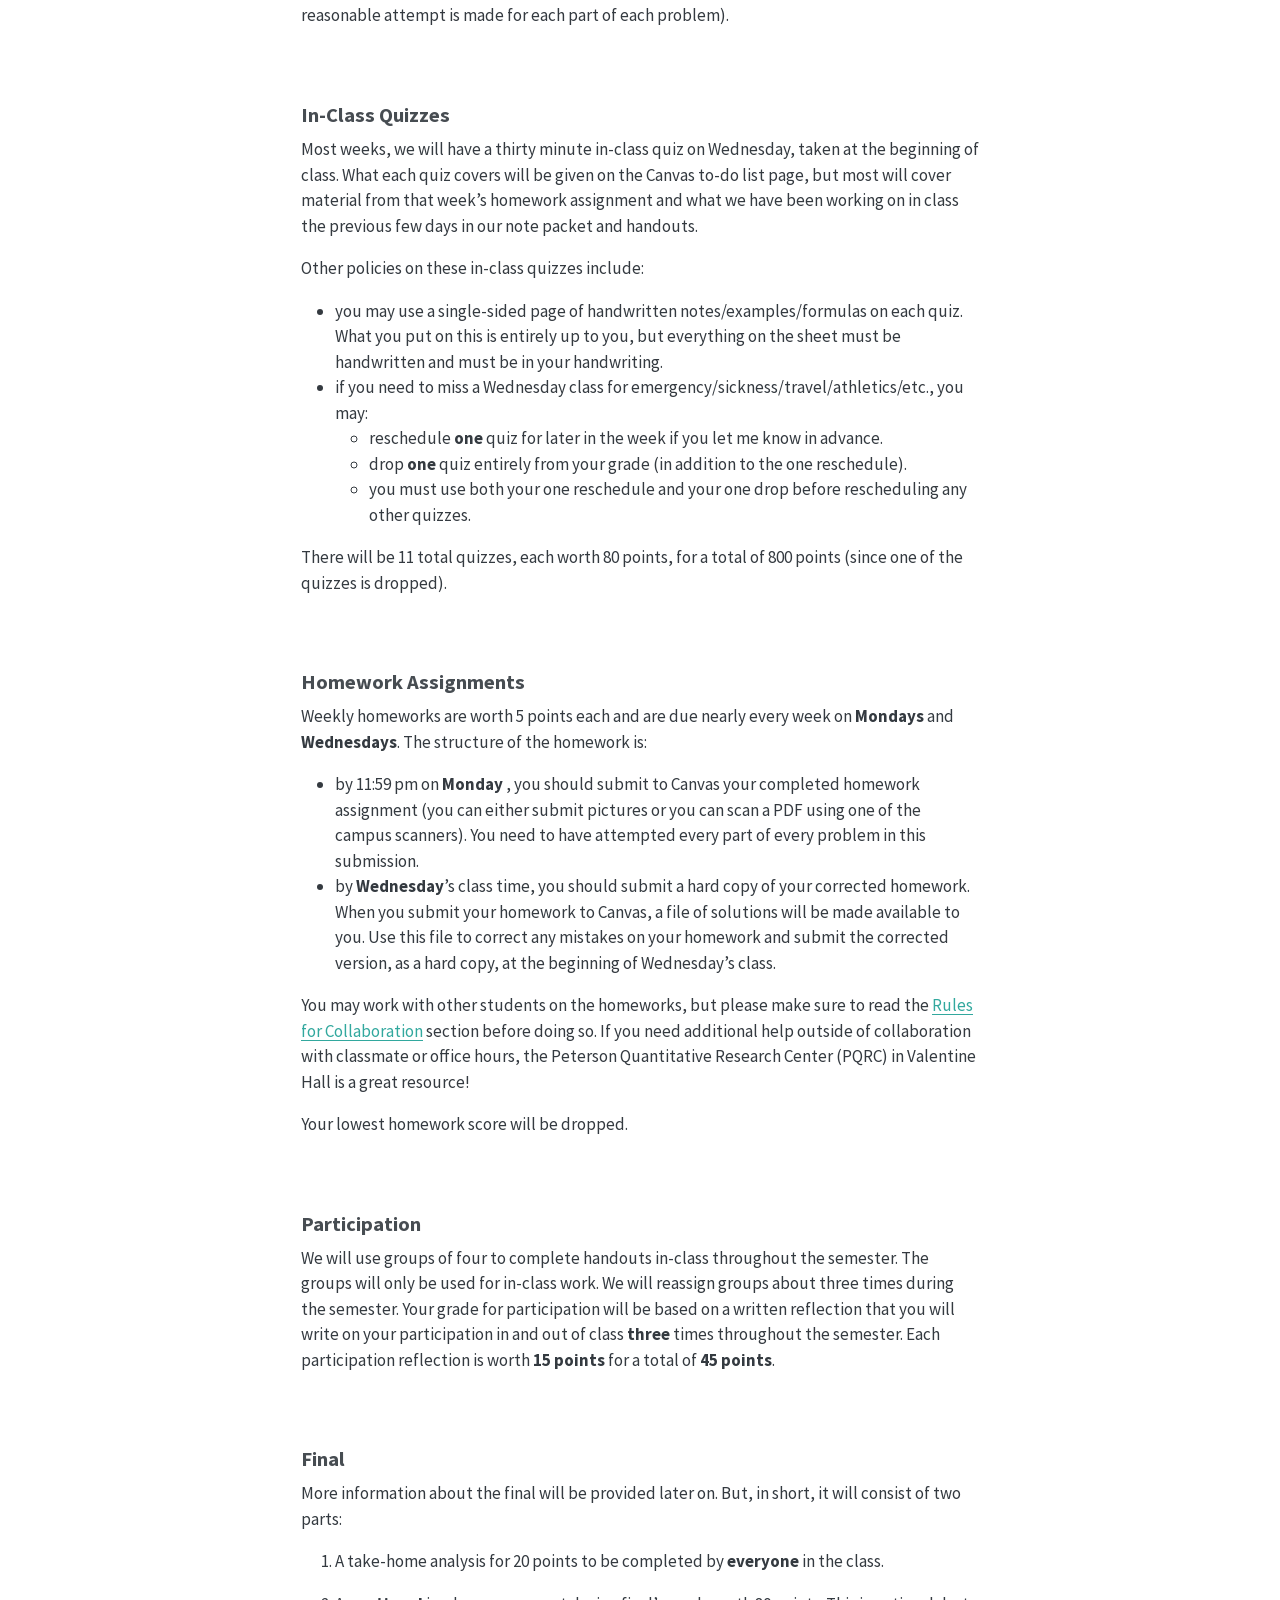
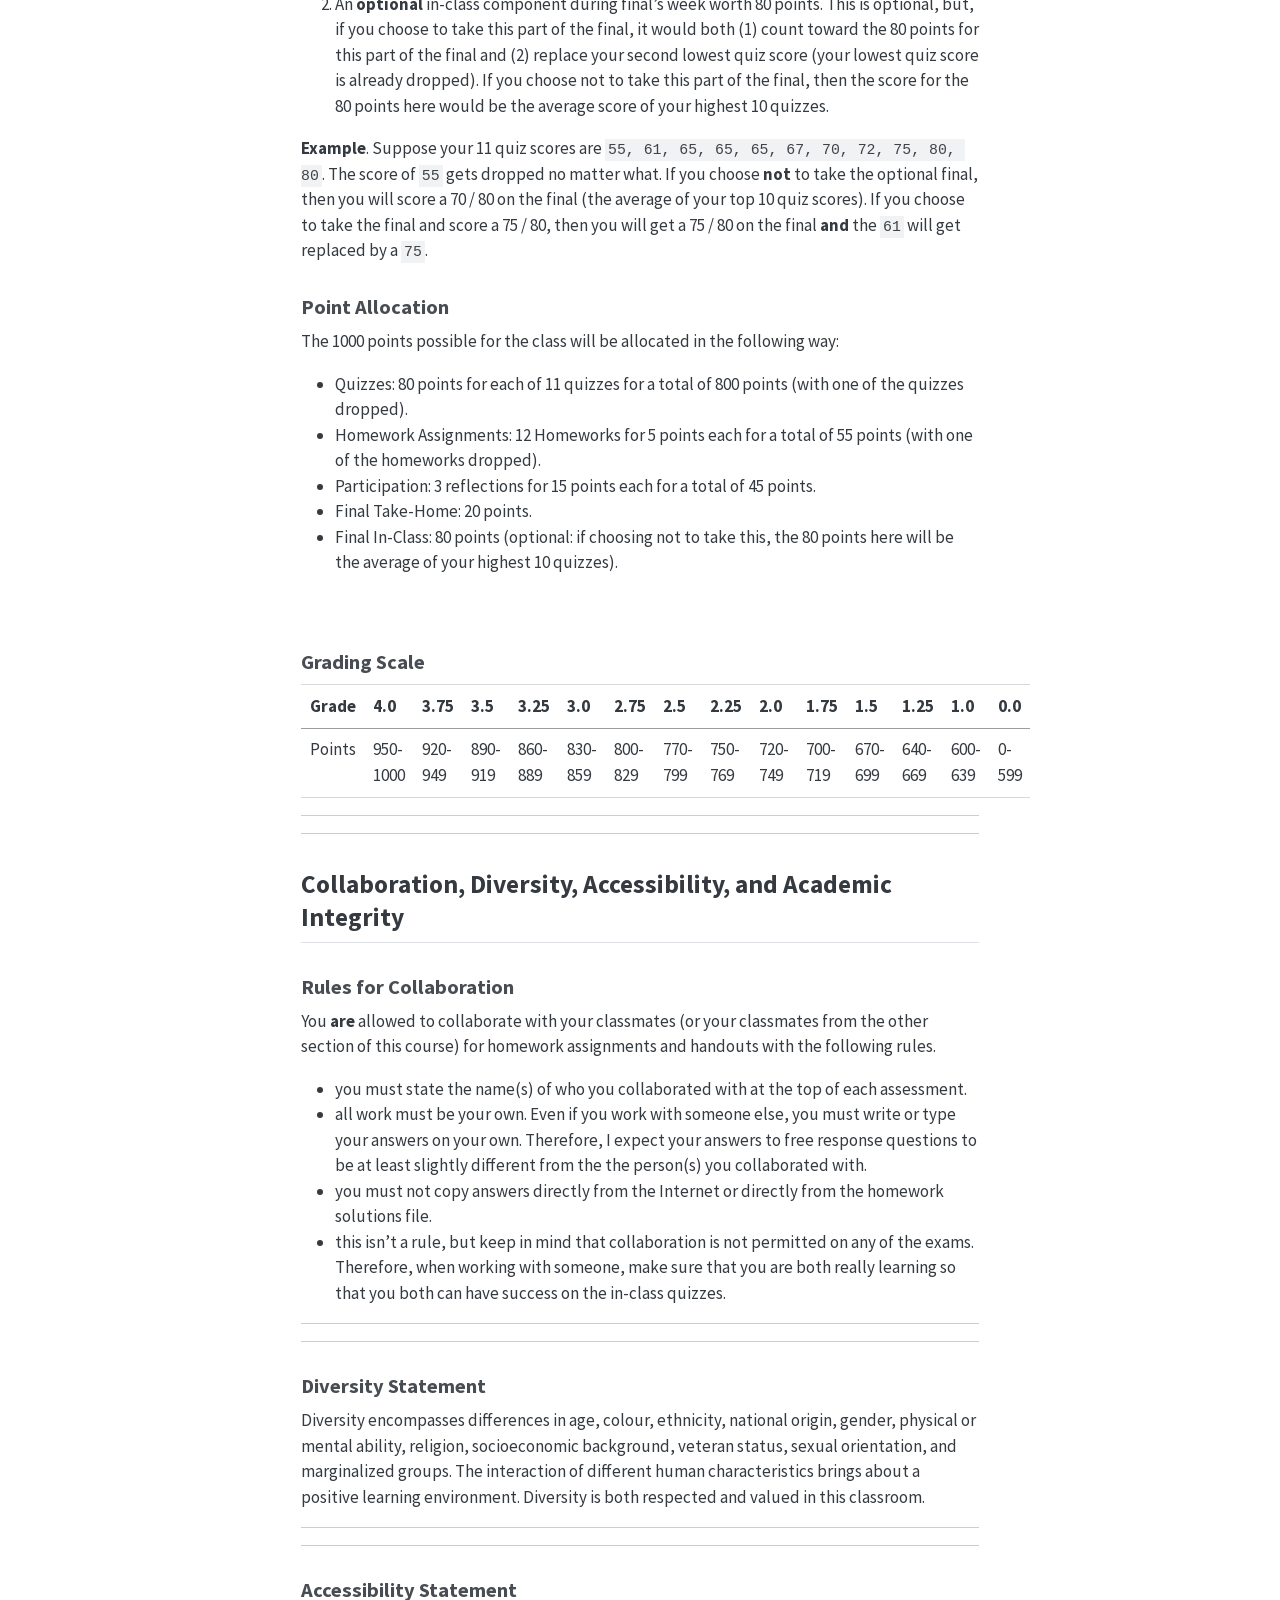
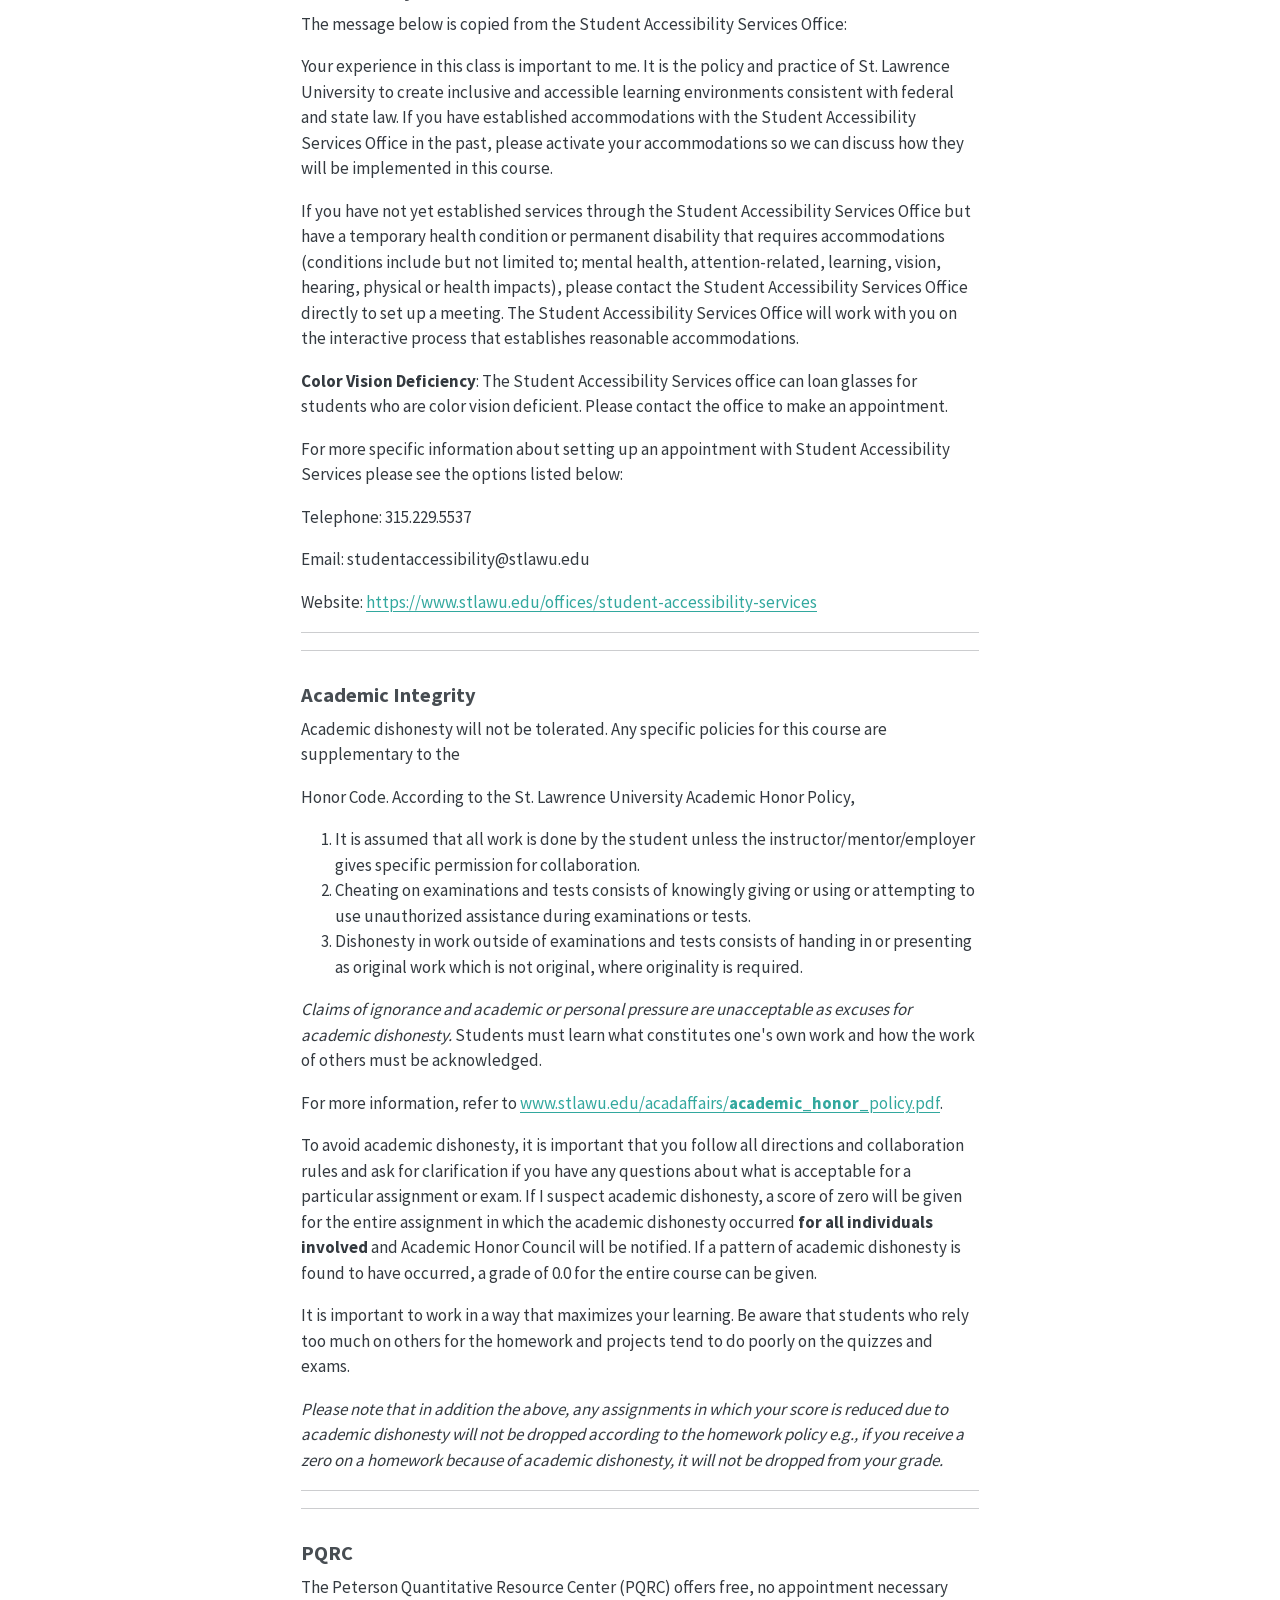
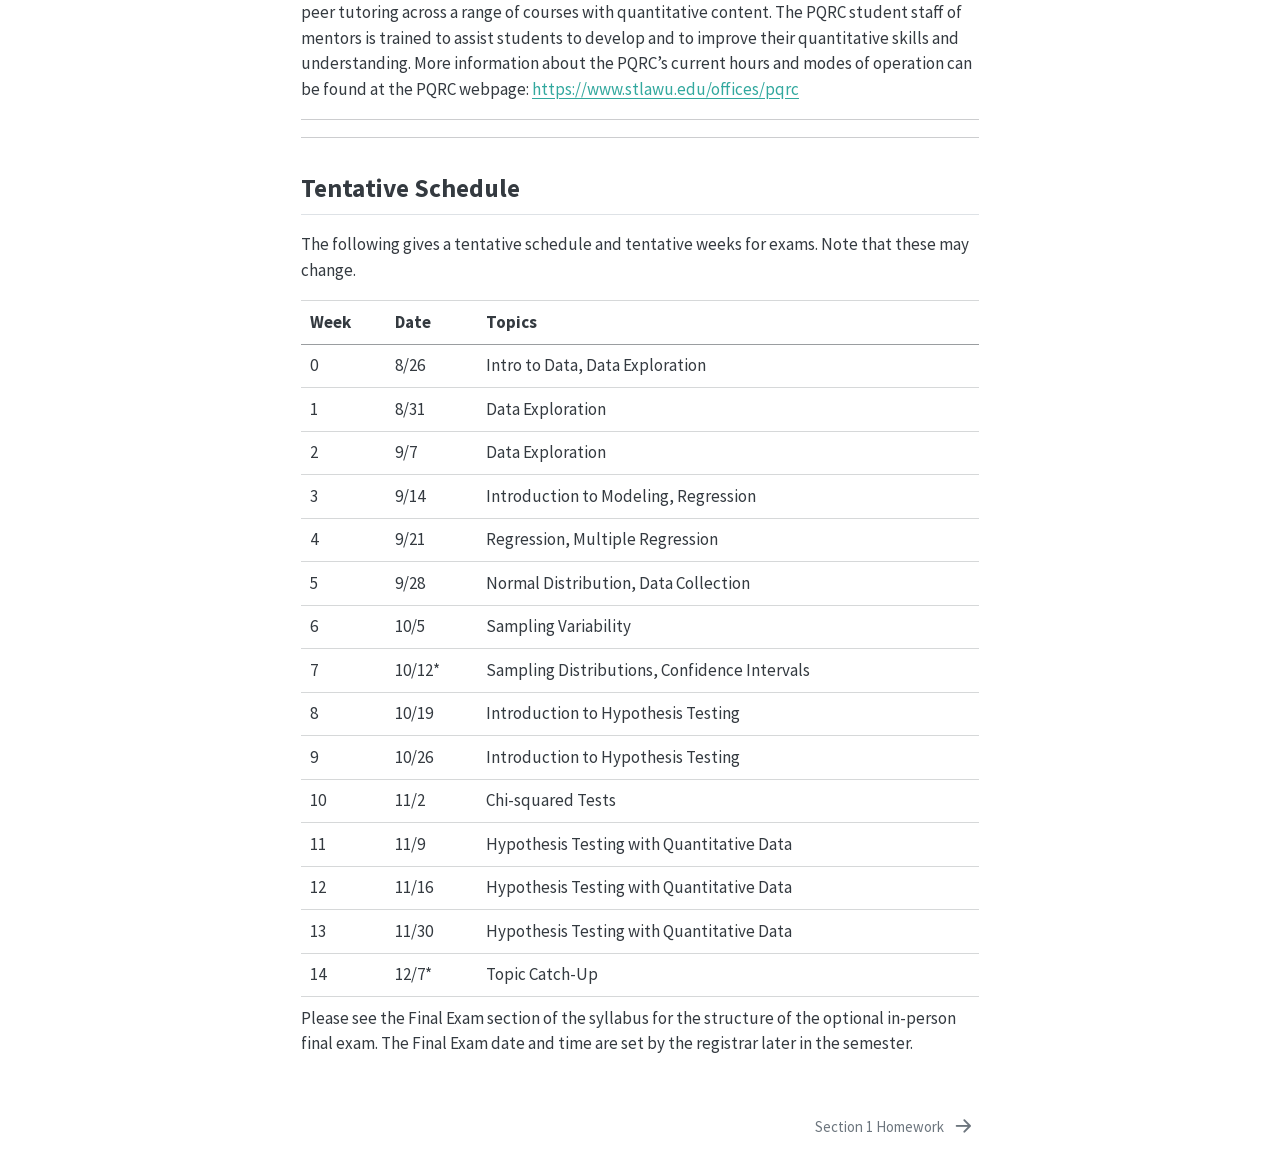
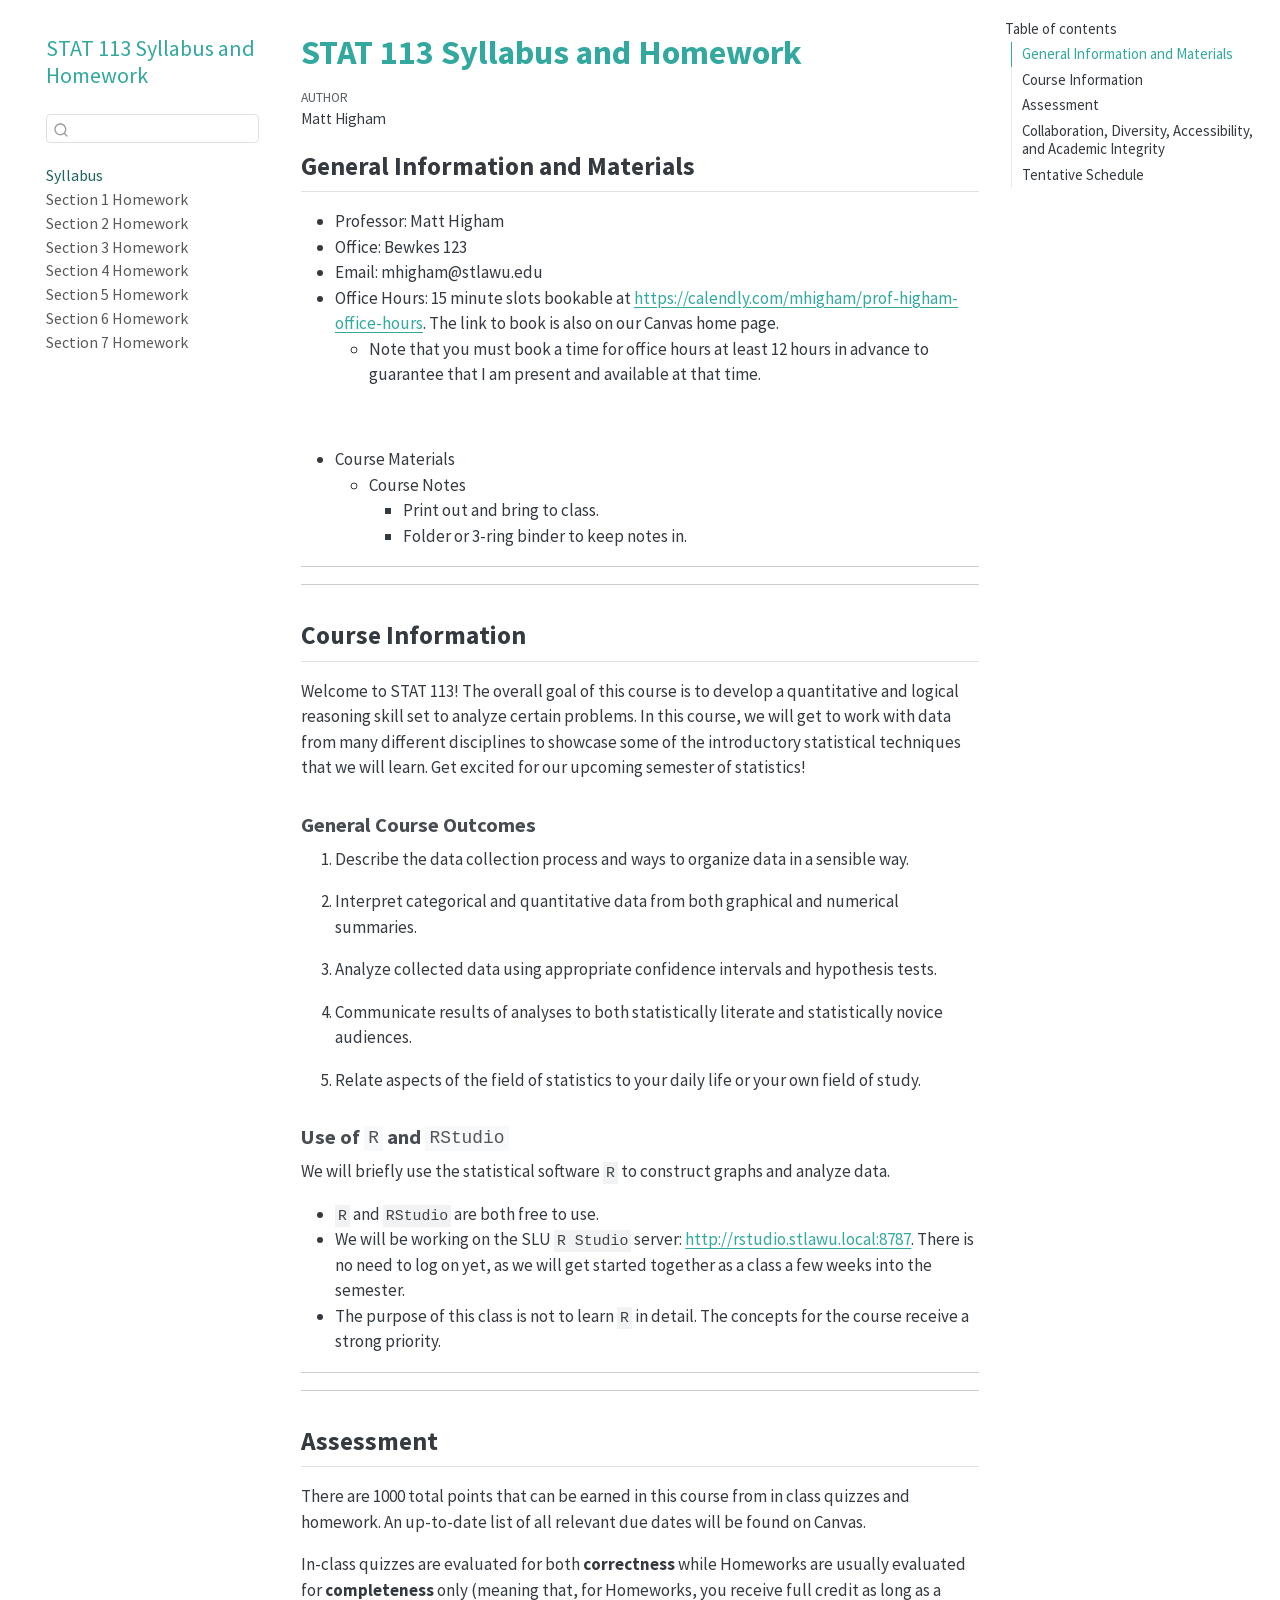
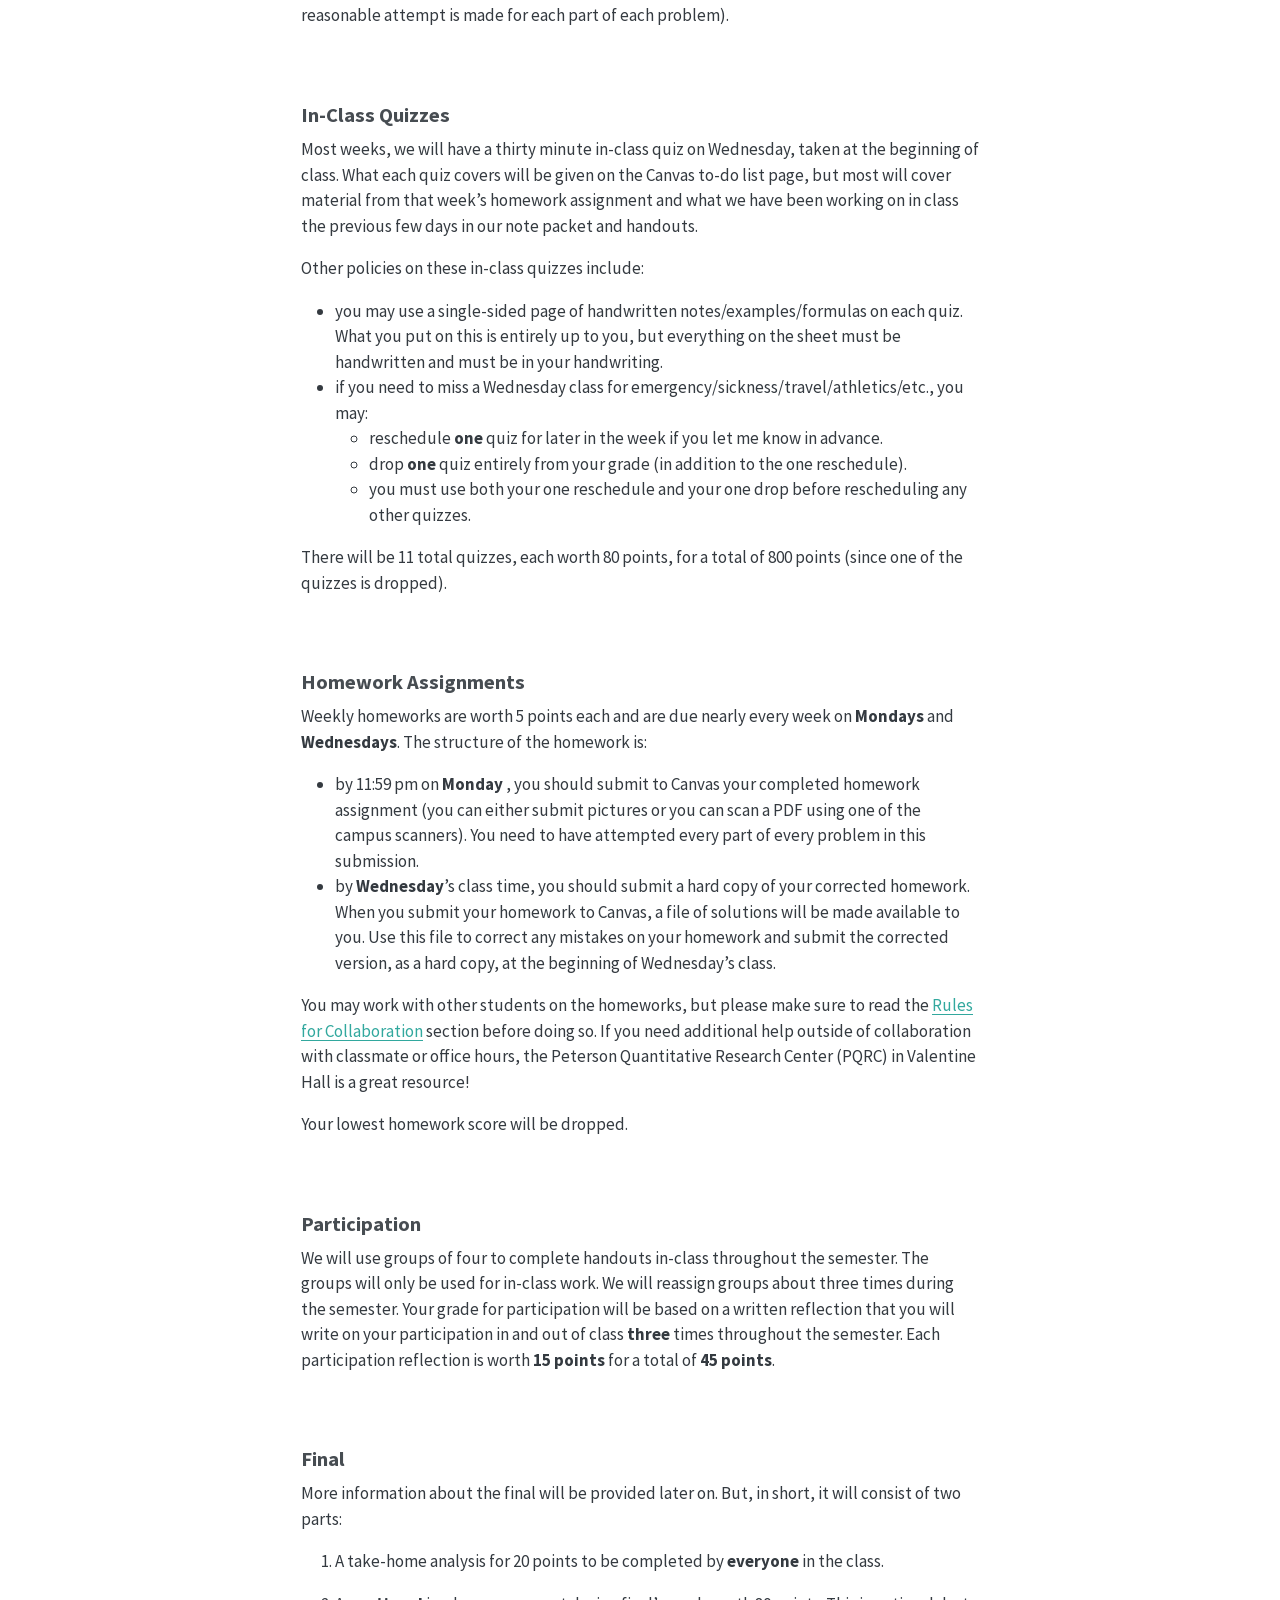
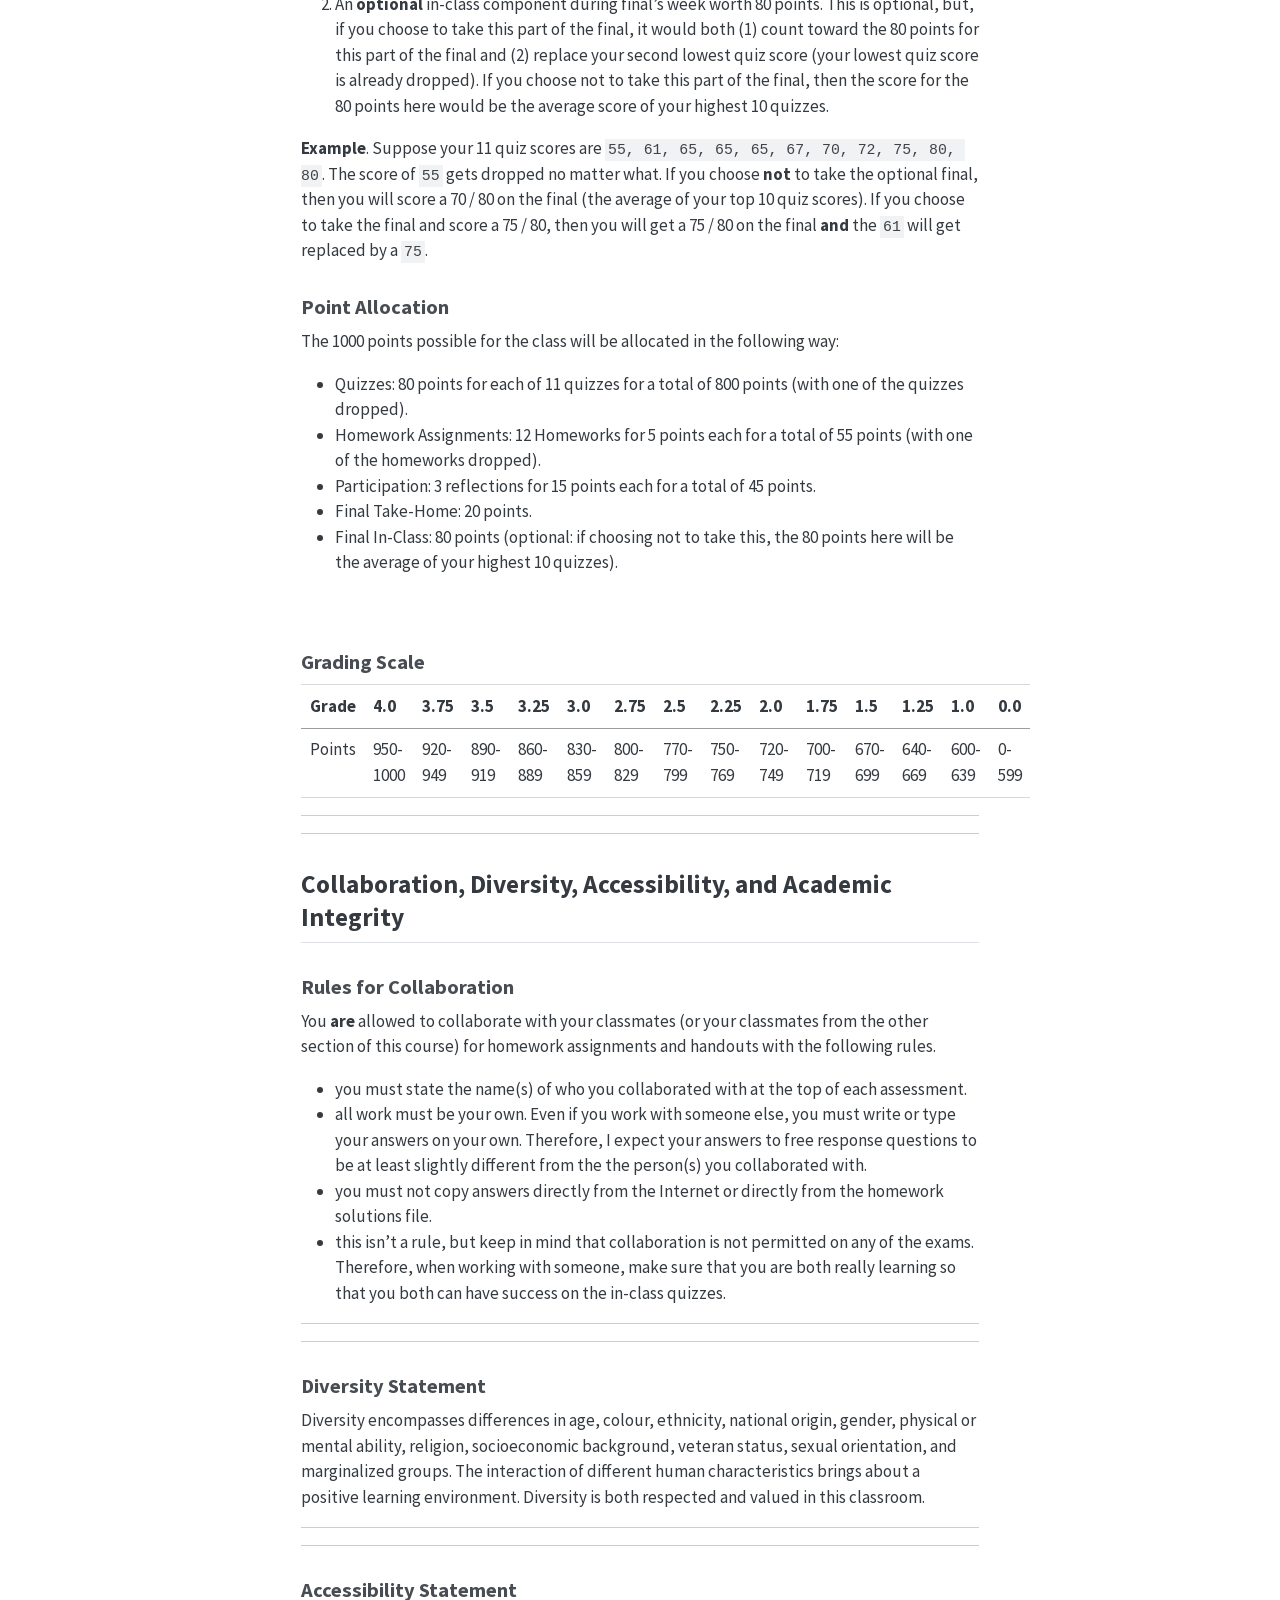
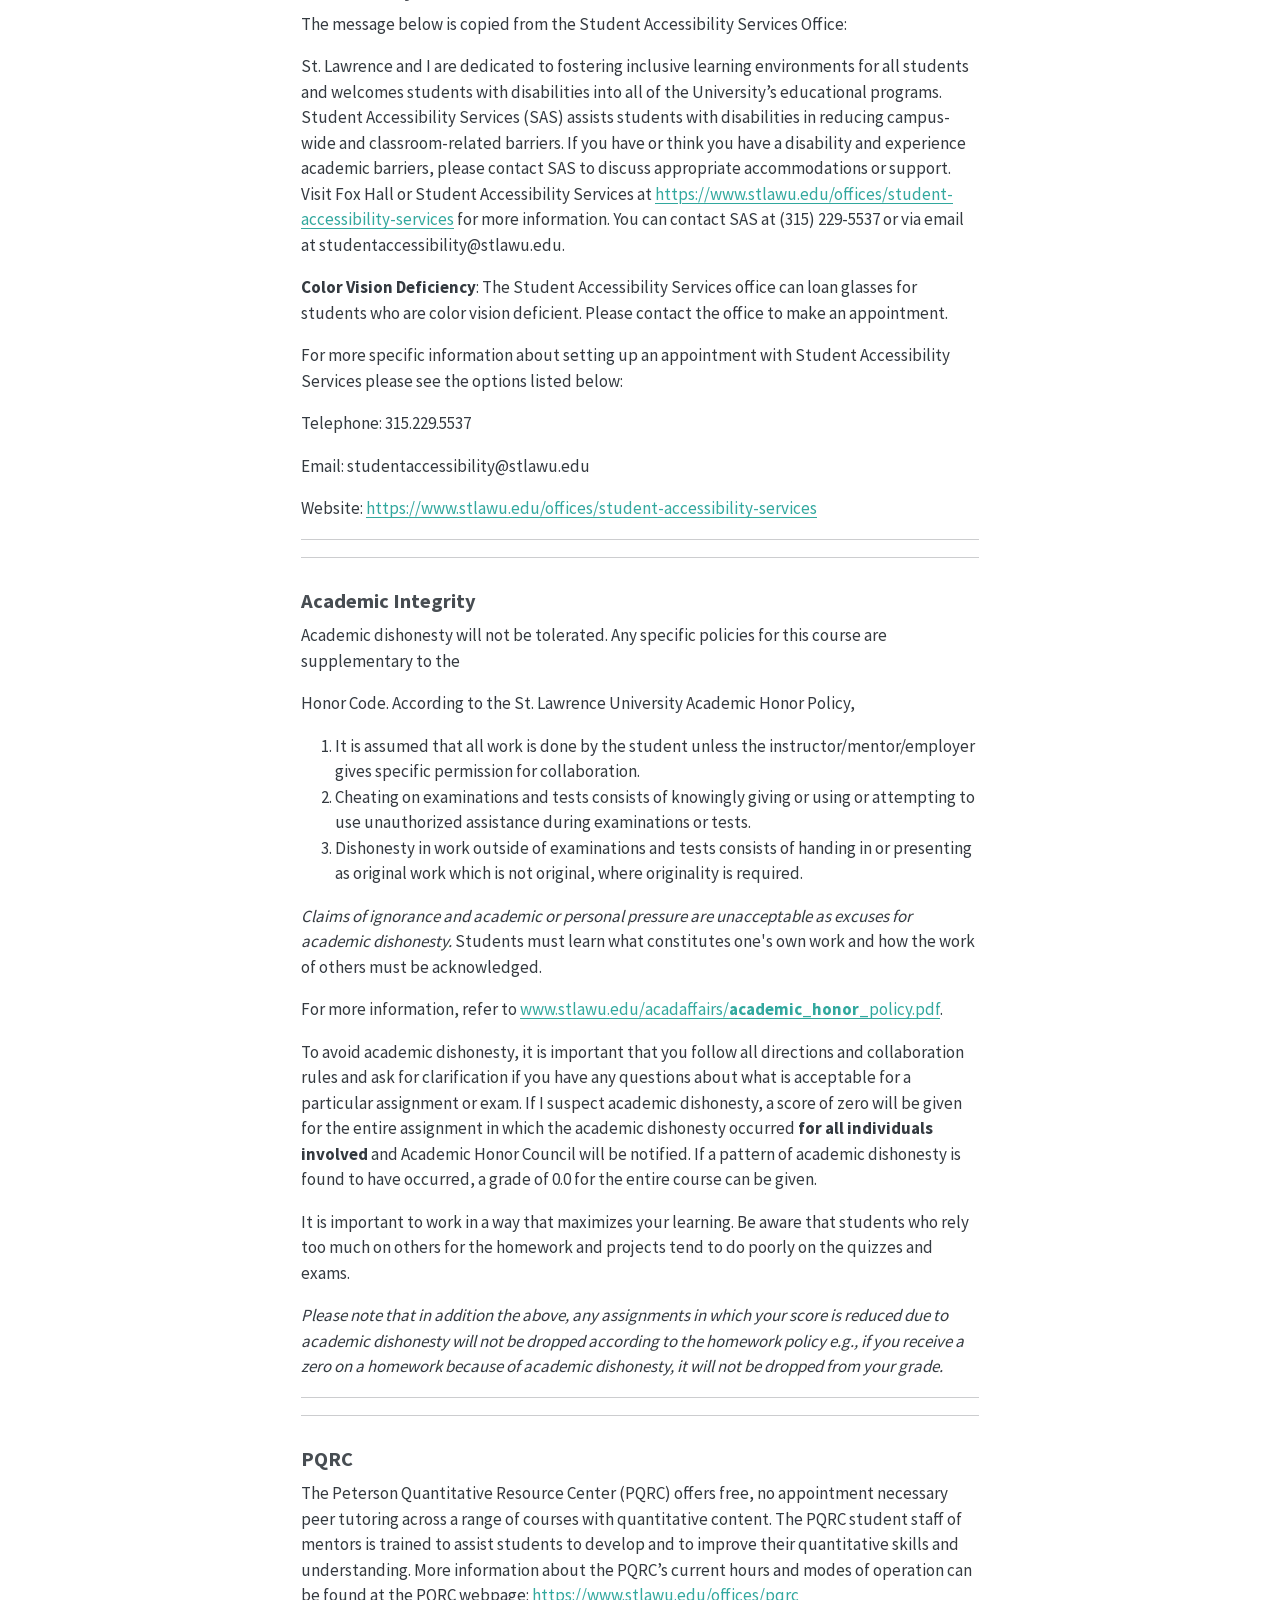
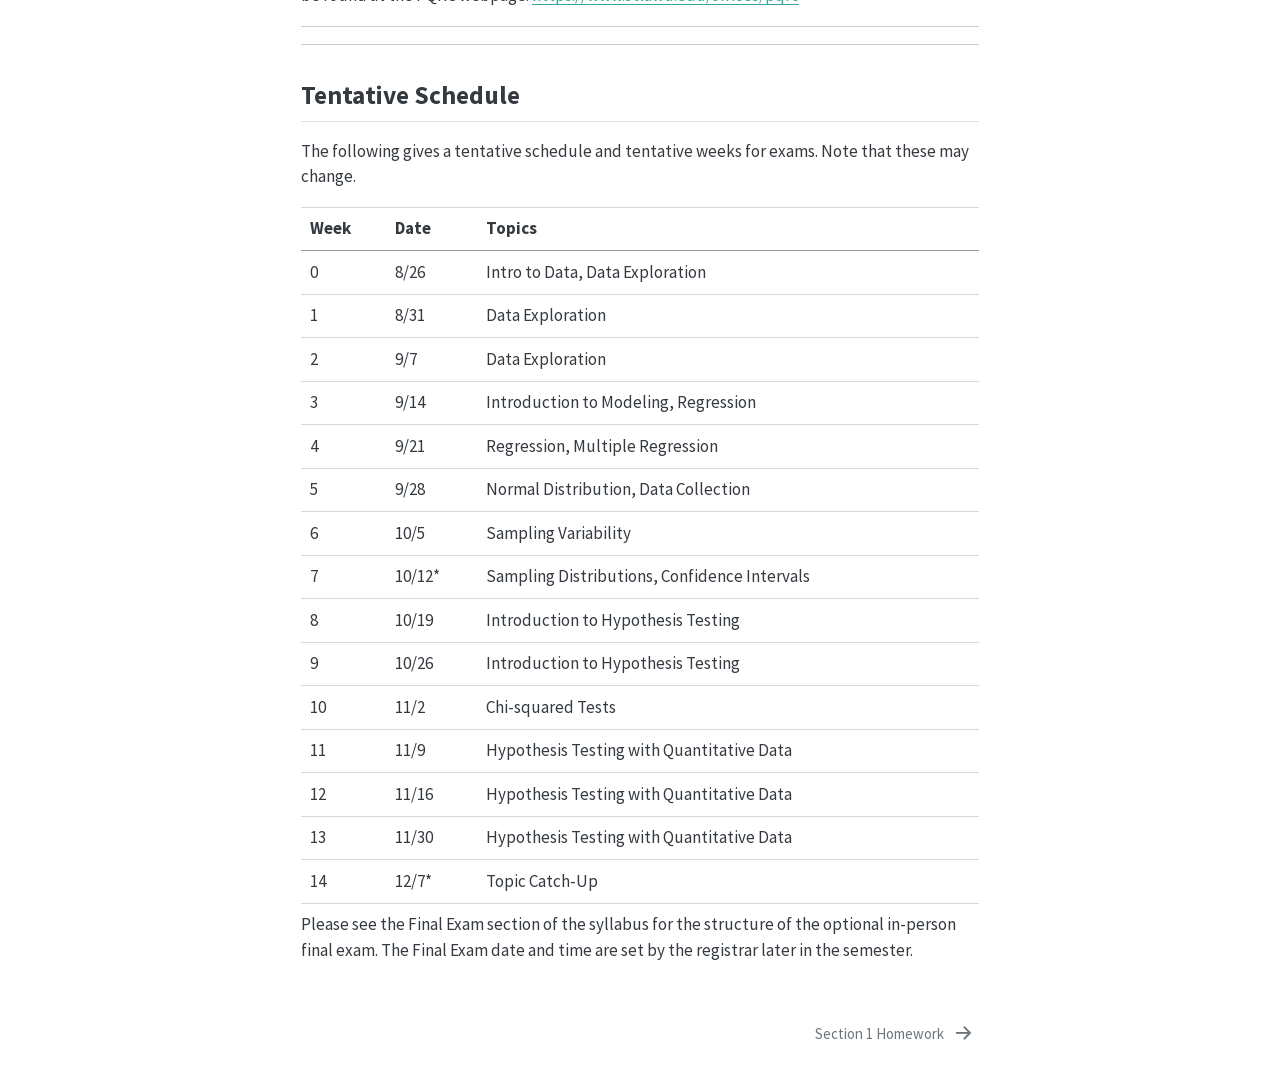
